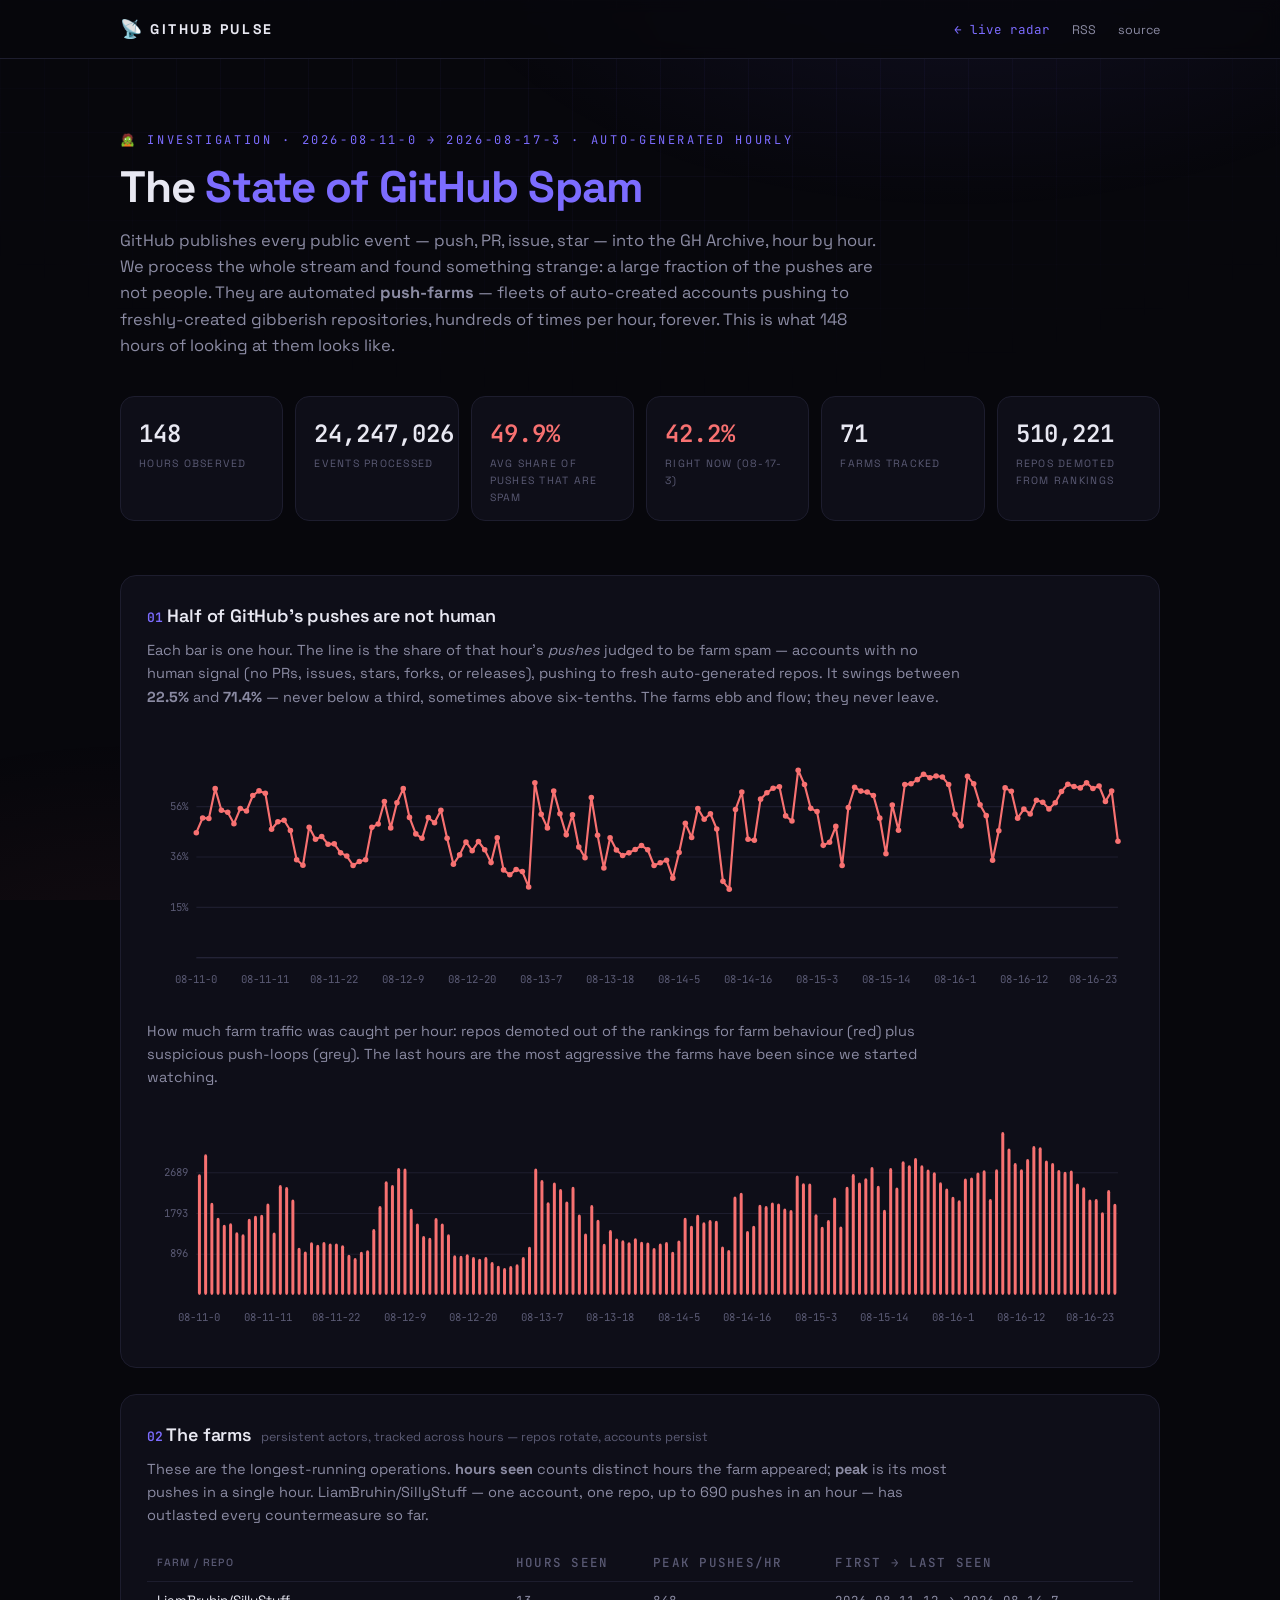
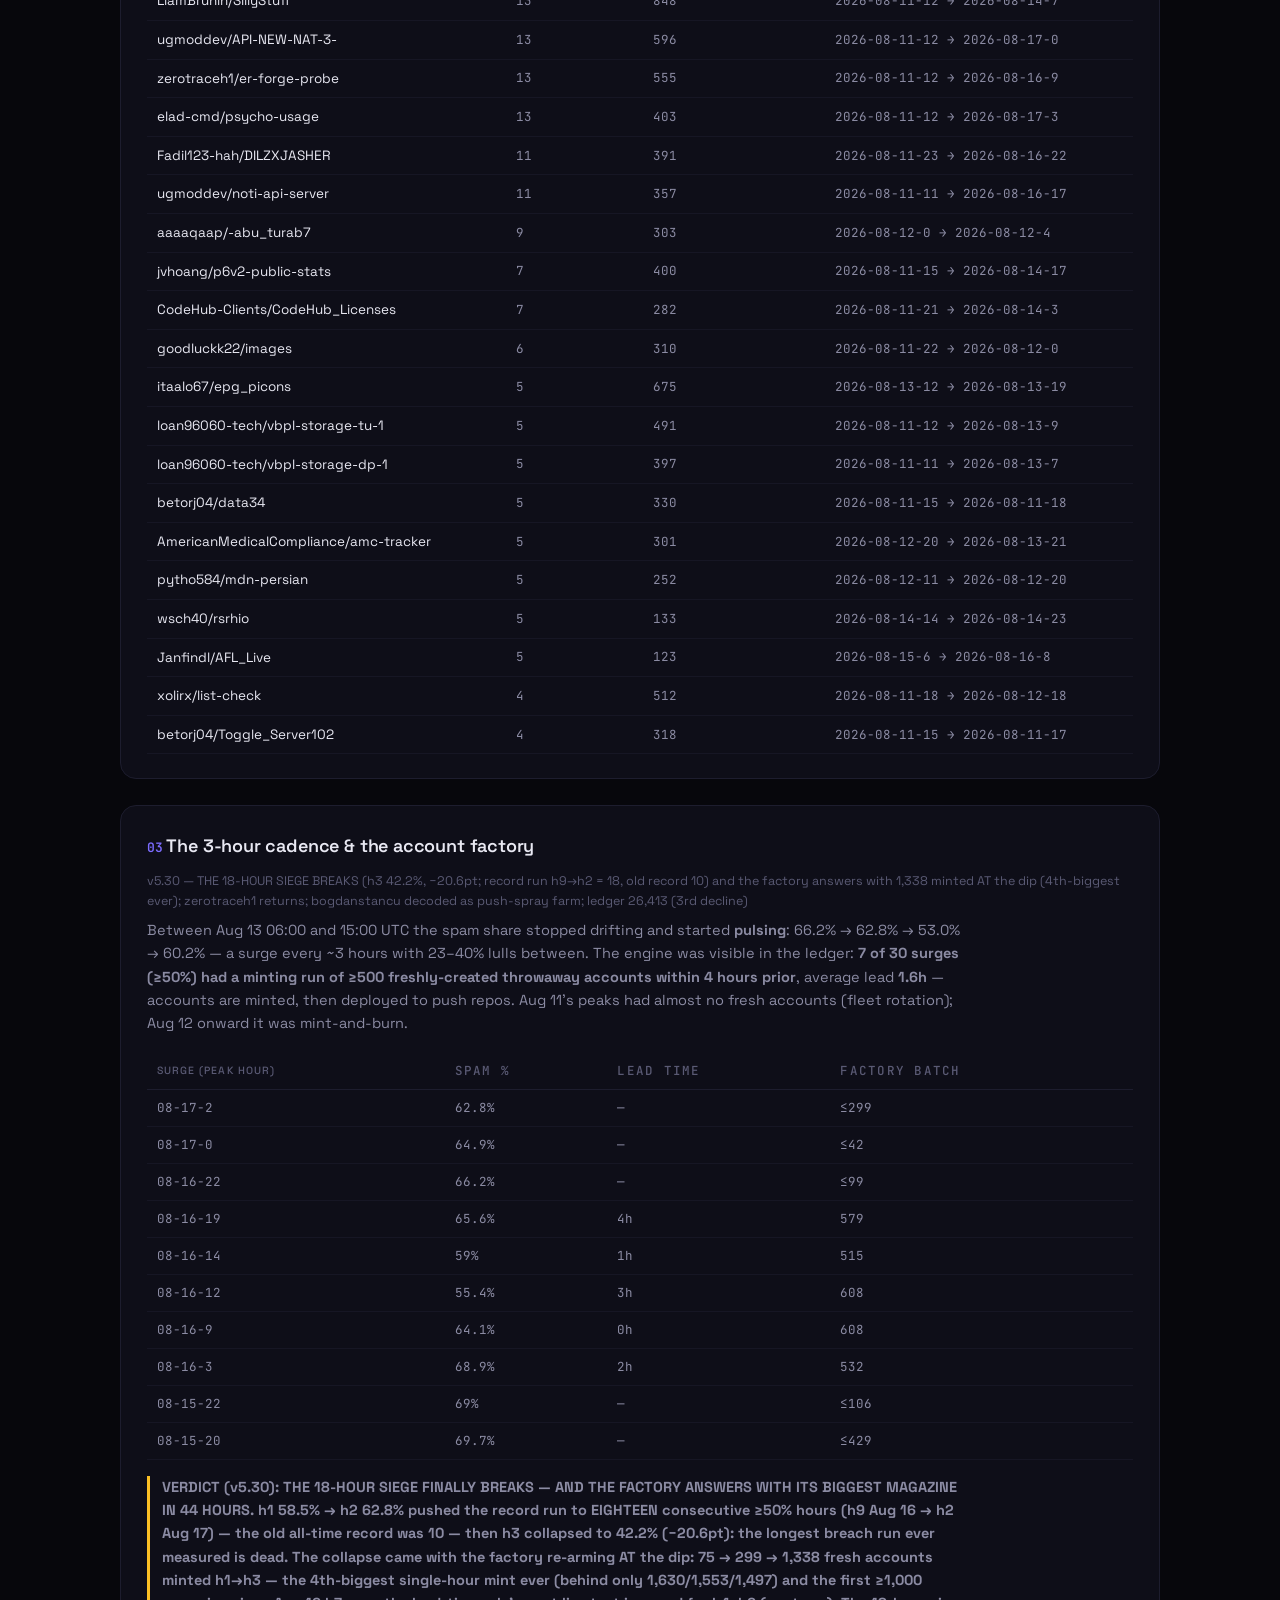
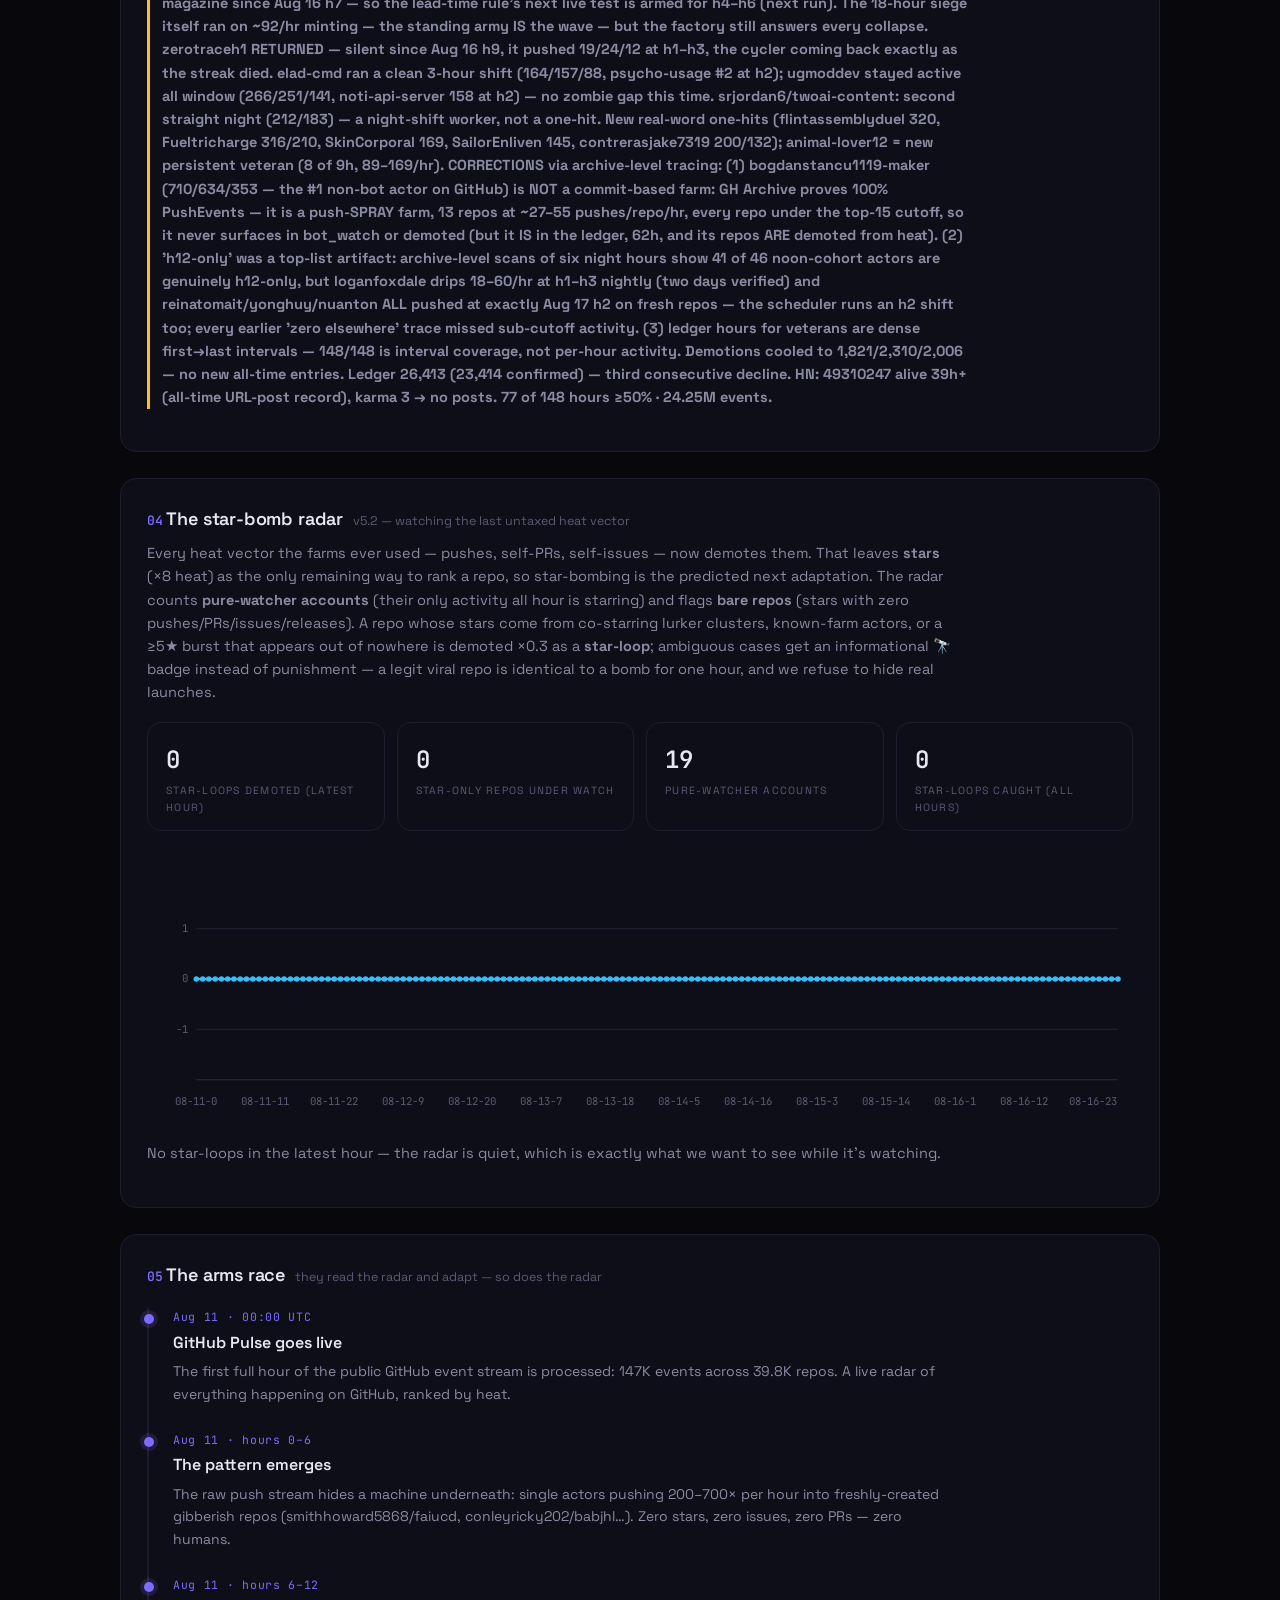
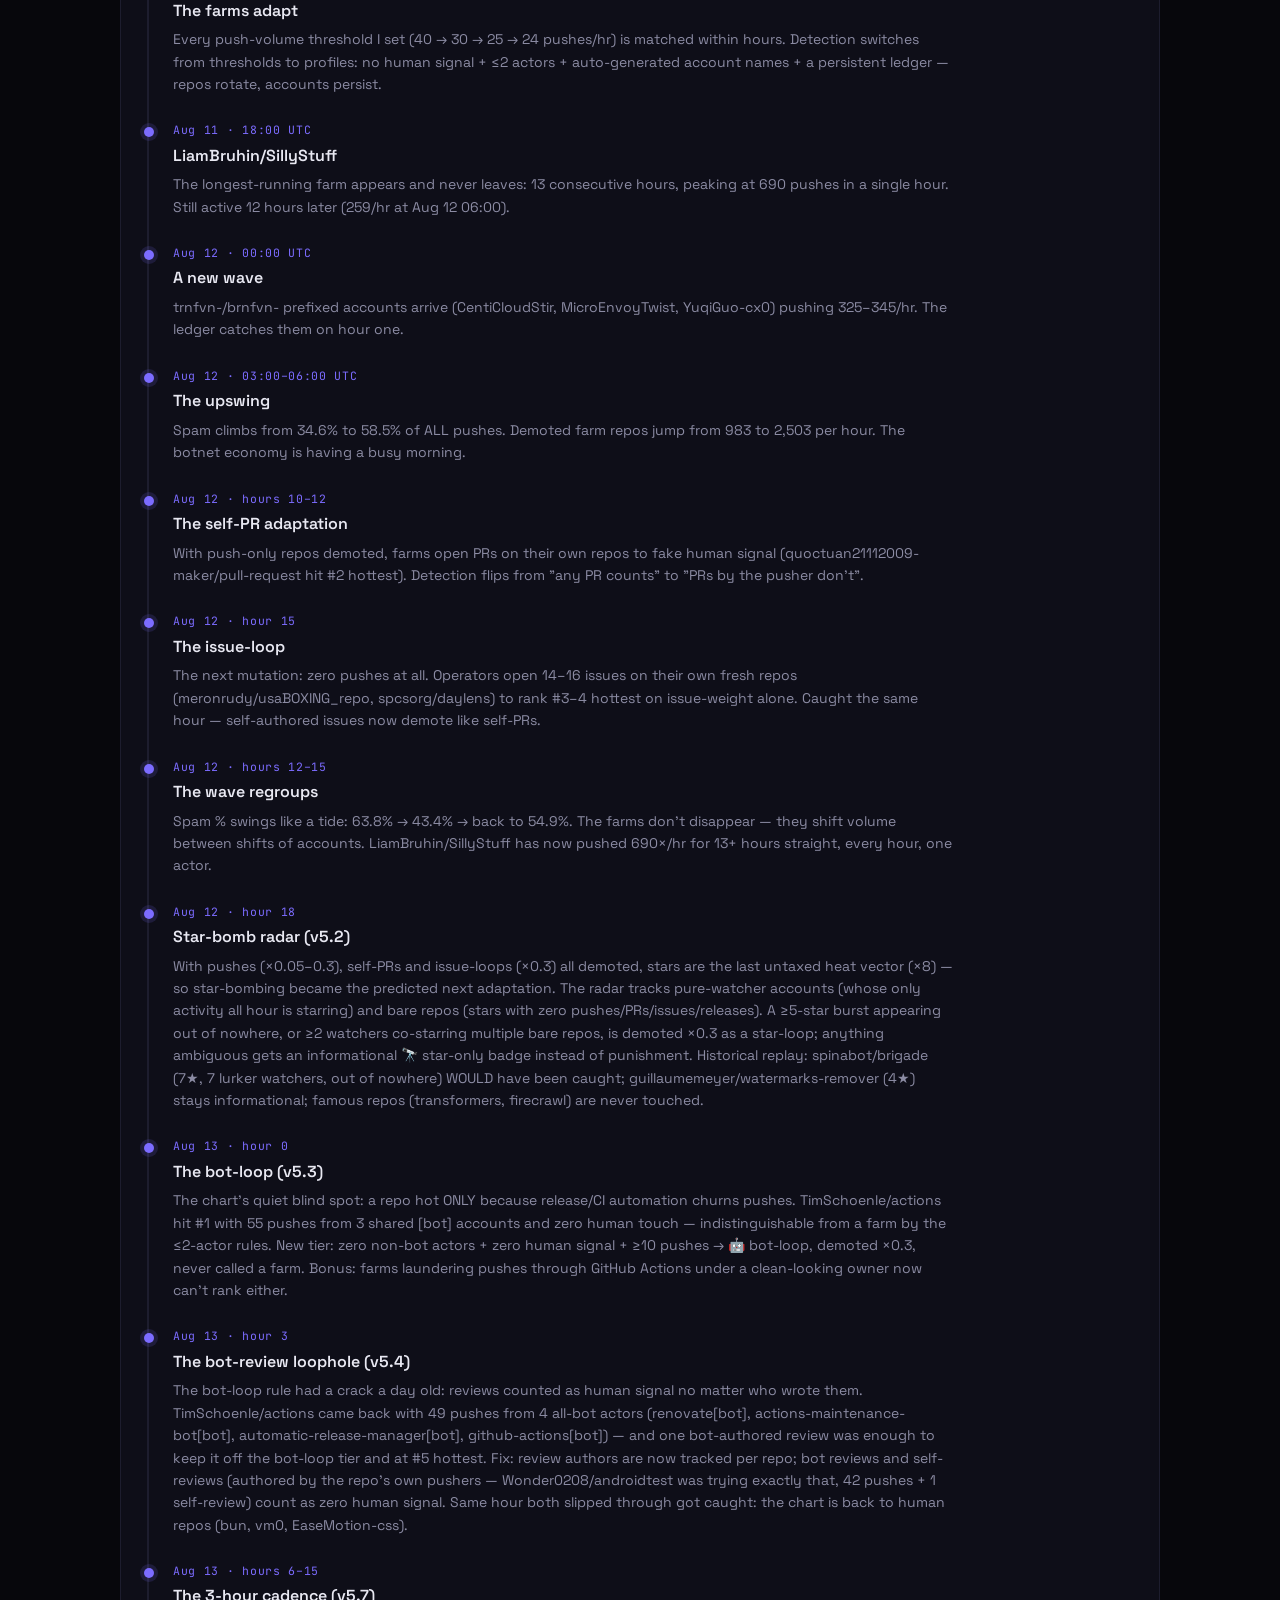
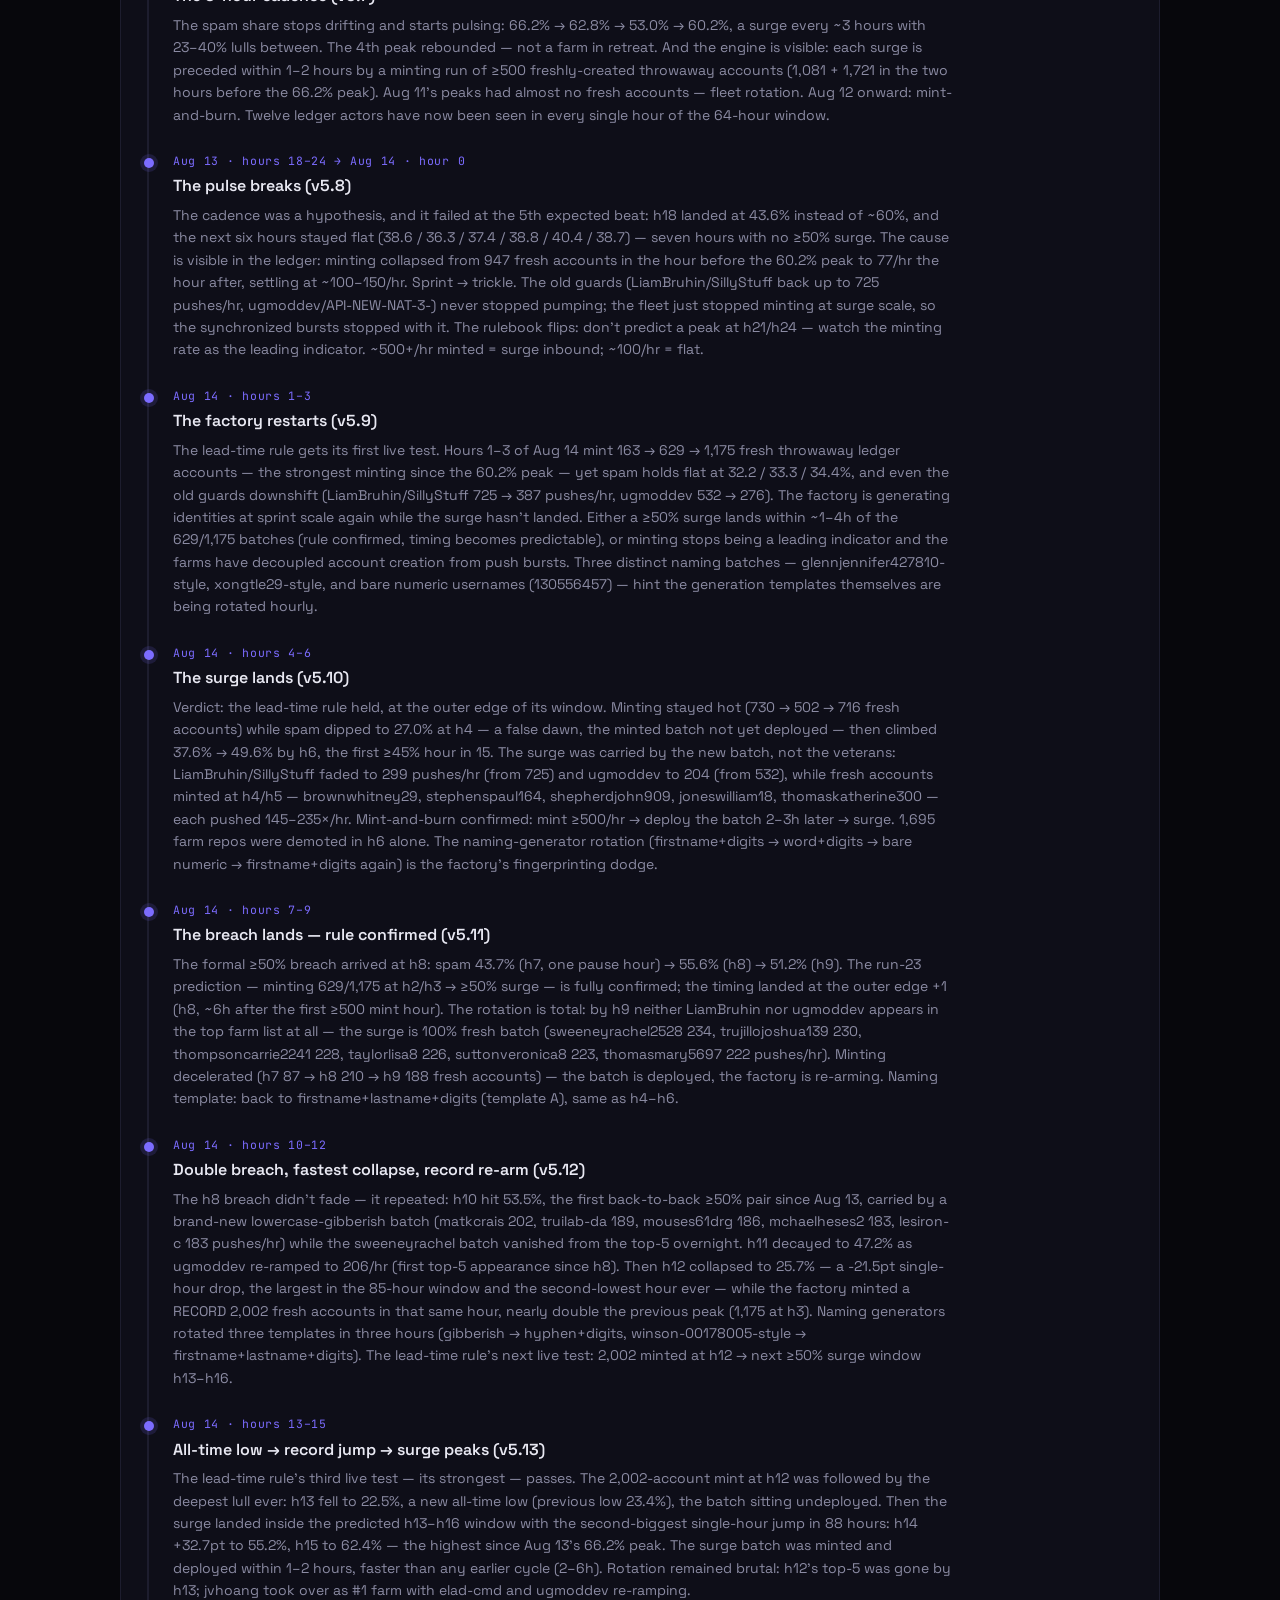
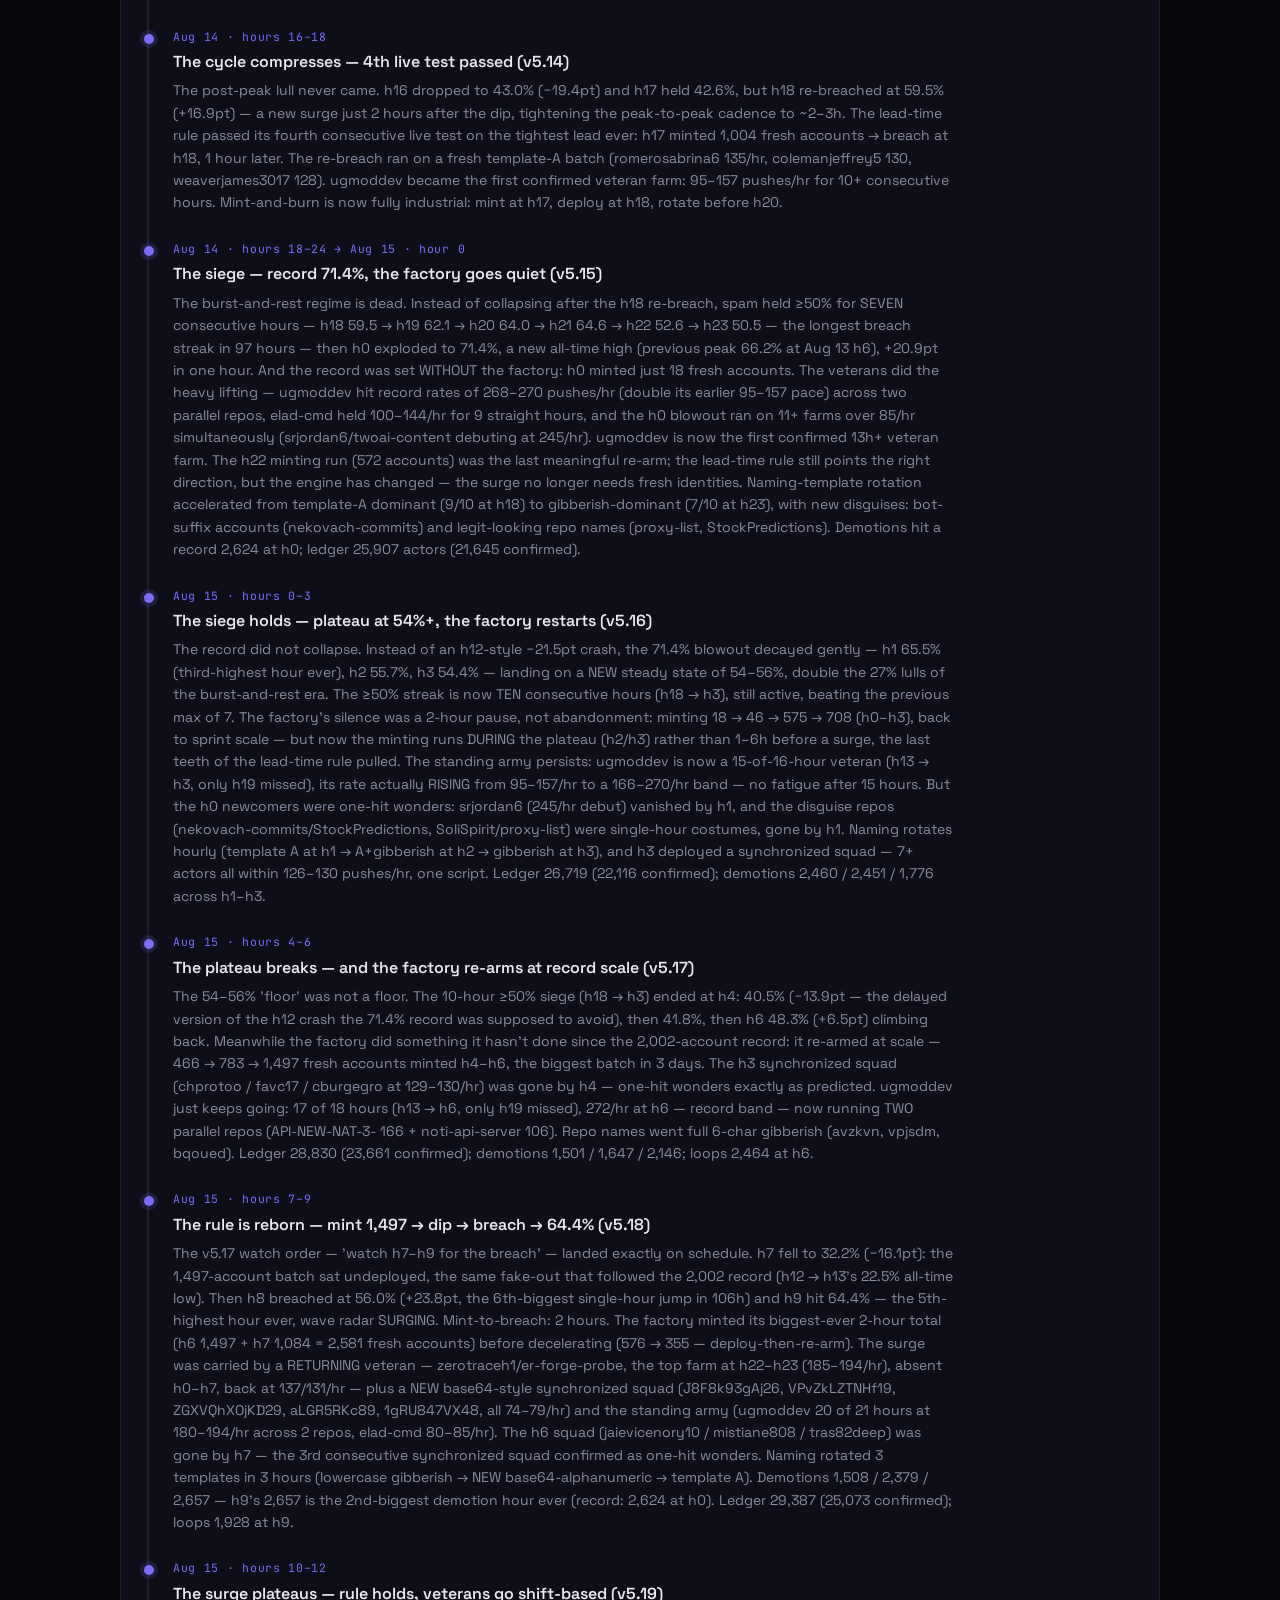
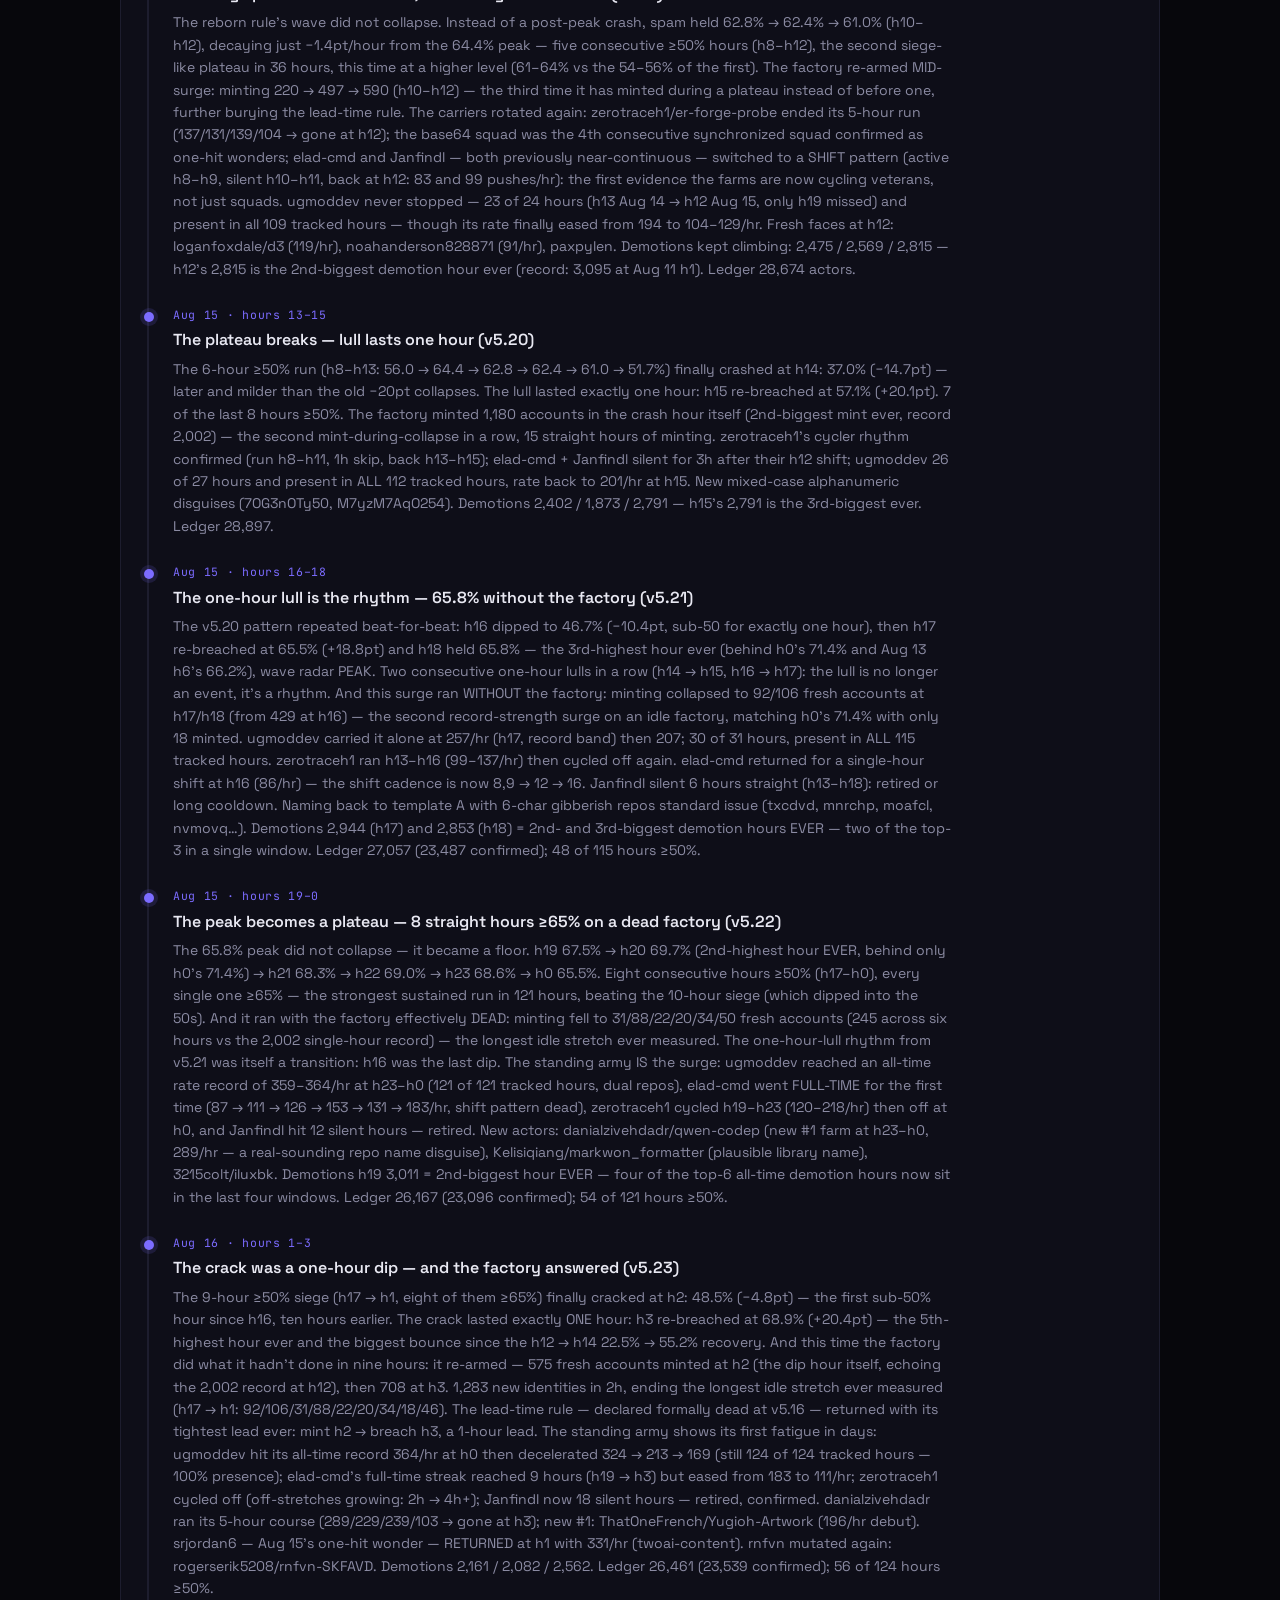
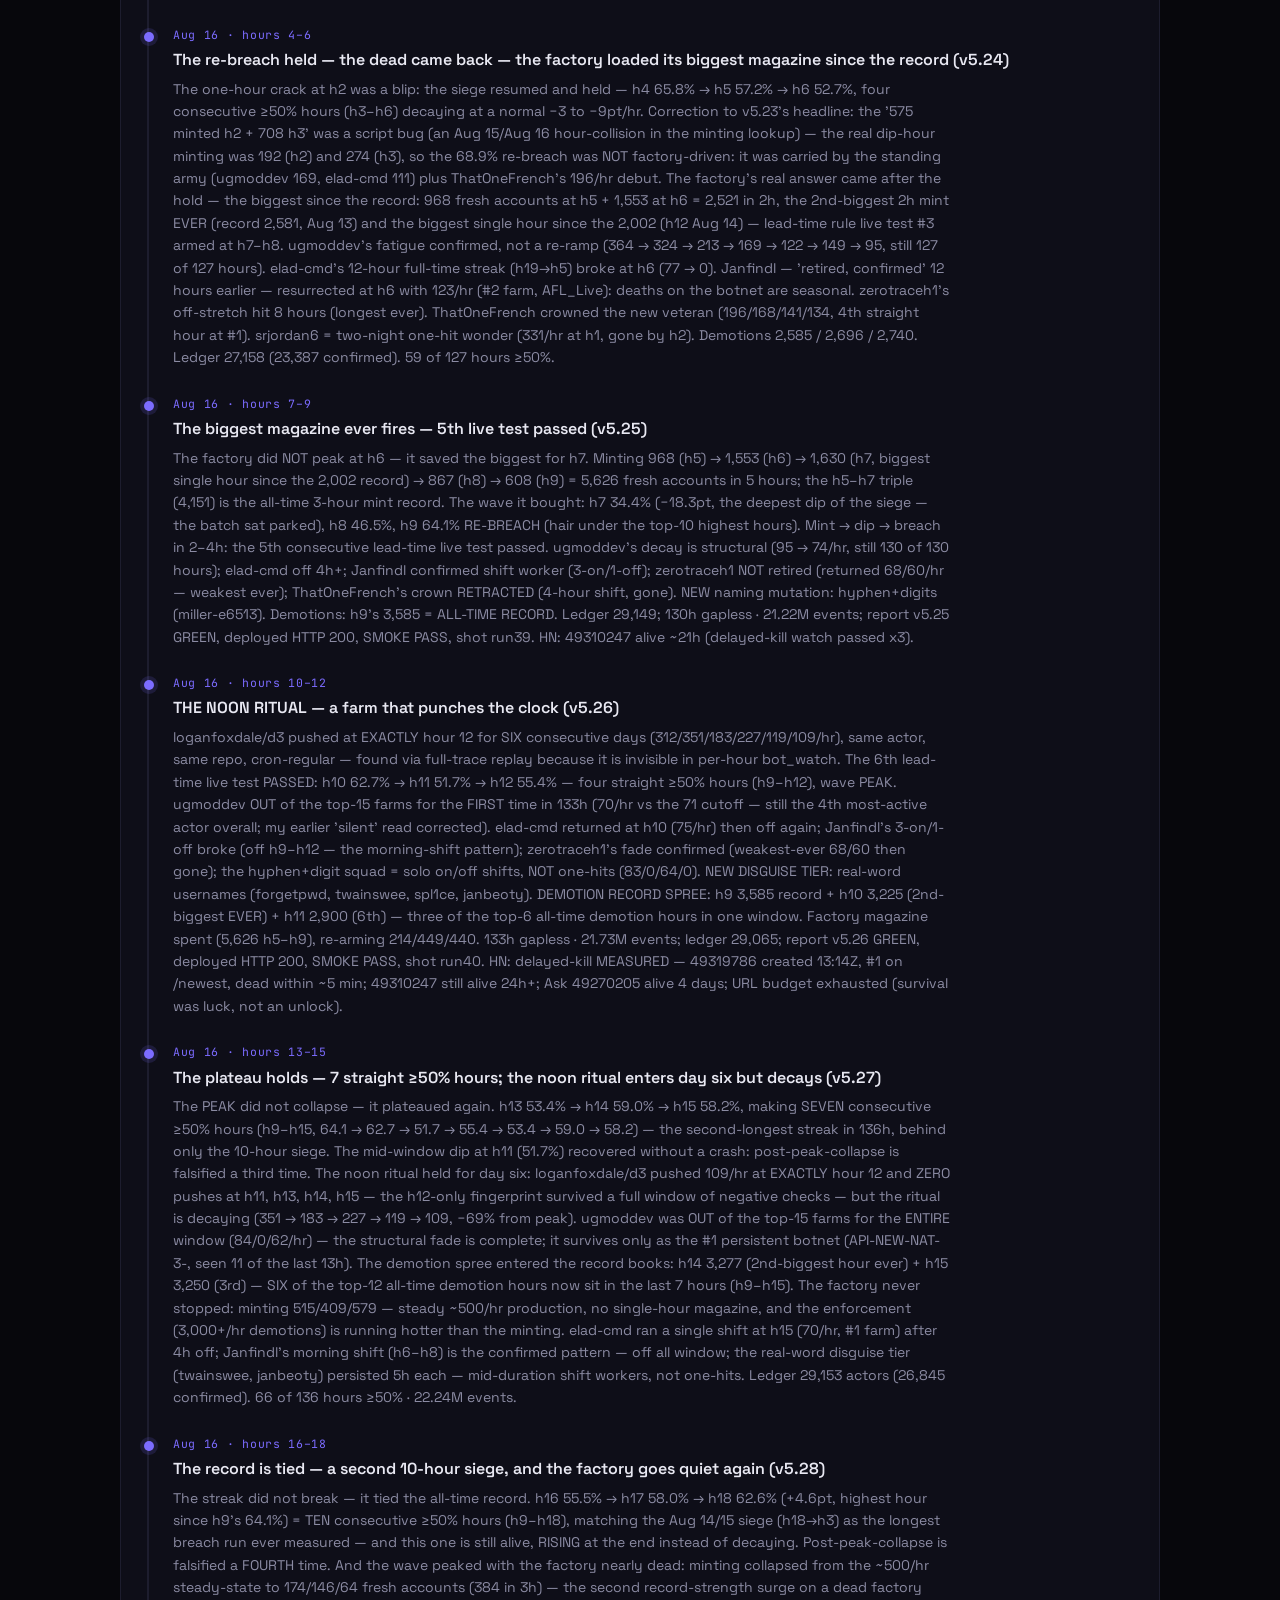
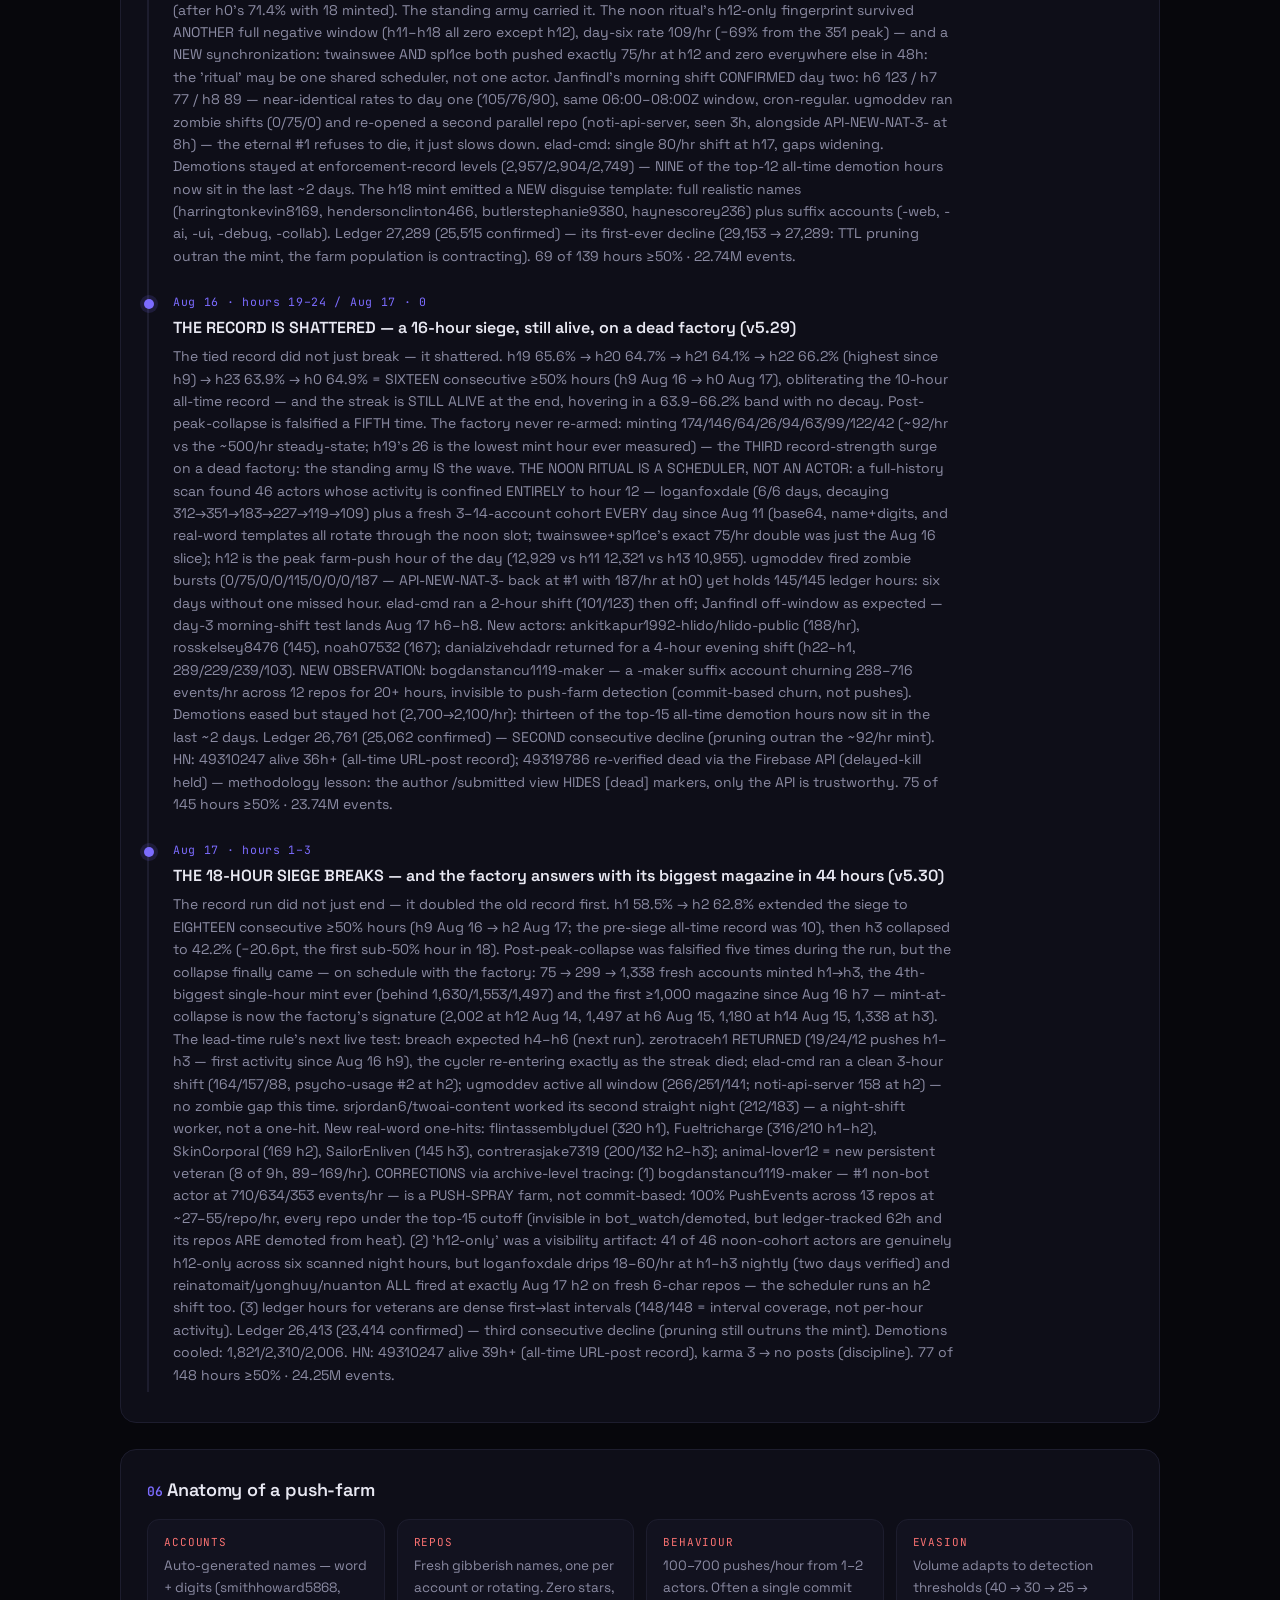
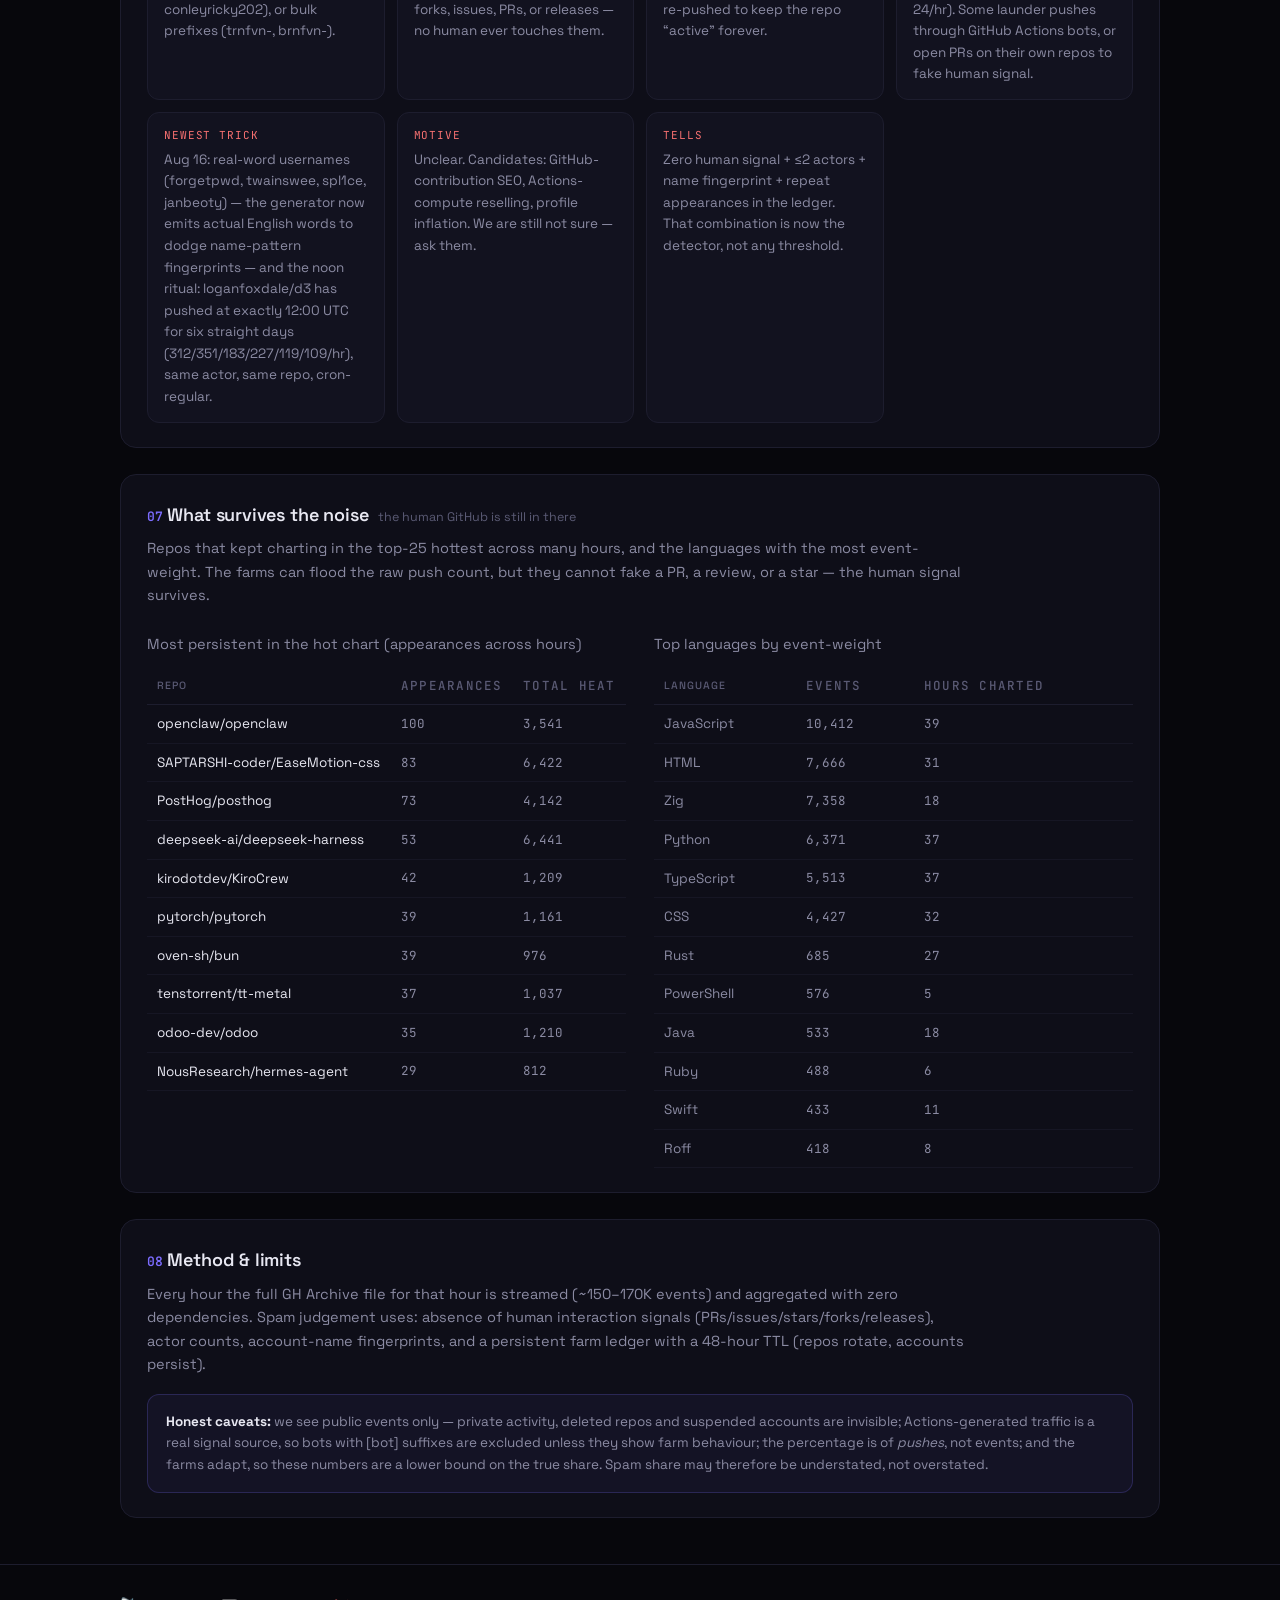
==== site/report.html @ c35e7f81 "v5.30: 18-hour siege breaks at h3 42.2% — factory answers with 1,338 minted (4th-biggest ever); zero" ====
<!DOCTYPE html>
<html lang="en">
<head>
<meta charset="UTF-8">
<meta name="viewport" content="width=device-width, initial-scale=1.0">
<title>State of GitHub Spam — a 148-hour investigation by GitHub Pulse</title>
<meta name="description" content="How much of GitHub's public push traffic is automated spam? A live, hour-by-hour investigation: push-farms, botnets, adaptation, and the arms race to detect them.">
<meta property="og:type" content="article">
<meta property="og:title" content="State of GitHub Spam — the botnet economy inside the public event stream">
<meta property="og:description" content="148 hours of the full GH Archive, audited: ~50% of all pushes are spam from automated farms. See the charts, the farms, and the arms race.">
<meta property="og:url" content="https://github-pulse.surge.sh/report.html">
<meta name="twitter:card" content="summary_large_image">
<link rel="icon" href="data:image/svg+xml,<svg xmlns='http://www.w3.org/2000/svg' viewBox='0 0 100 100'><text y='.9em' font-size='90'>🧟</text></svg>">
<link rel="preconnect" href="https://fonts.googleapis.com">
<link rel="preconnect" href="https://fonts.gstatic.com" crossorigin>
<link href="https://fonts.googleapis.com/css2?family=Space+Grotesk:wght@400;500;600;700&family=JetBrains+Mono:wght@400;500;600&display=swap" rel="stylesheet">
<style>
:root{--bg:#07070c;--panel:#0e0e18;--panel2:#12121f;--border:#1d1d2e;--text:#e8e8f2;--dim:#8b8ba3;--faint:#5a5a74;--accent:#7c6cff;--gold:#ffd166;--silver:#c0c7d1;--bronze:#e08e5a;--green:#34d399;--red:#f87171;--orange:#fb923c;--mono:'JetBrains Mono',ui-monospace,SFMono-Regular,Menlo,monospace;--sans:'Space Grotesk',-apple-system,BlinkMacSystemFont,'Segoe UI',sans-serif}
*{margin:0;padding:0;box-sizing:border-box}
body{background:var(--bg);color:var(--text);font-family:var(--sans);line-height:1.6;-webkit-font-smoothing:antialiased}
.bg-glow{position:fixed;inset:0;pointer-events:none;background:radial-gradient(900px 500px at 75% -10%,rgba(124,108,255,.10),transparent 60%),radial-gradient(700px 420px at 10% 110%,rgba(248,113,113,.06),transparent 60%);z-index:0}
.bg-grid{position:fixed;inset:0;pointer-events:none;background-image:linear-gradient(rgba(124,108,255,.045) 1px,transparent 1px),linear-gradient(90deg,rgba(124,108,255,.045) 1px,transparent 1px);background-size:44px 44px;mask-image:radial-gradient(ellipse 90% 60% at 50% 0%,#000 30%,transparent 75%);z-index:0}
.wrap{position:relative;z-index:1;max-width:1080px;margin:0 auto;padding:0 20px}
.topbar{border-bottom:1px solid var(--border);background:rgba(7,7,12,.8);backdrop-filter:blur(8px);position:sticky;top:0;z-index:5}
.topbar-inner{display:flex;align-items:center;justify-content:space-between;height:58px}
.brand{display:flex;align-items:center;gap:8px;text-decoration:none;color:var(--text);font-weight:700;letter-spacing:.02em}
.brand-mark{font-size:18px}
.brand-name{font-size:14px;letter-spacing:.18em}
.nav a{color:var(--dim);text-decoration:none;font-size:12.5px;margin-left:18px;transition:color .15s}
.nav a:hover{color:var(--accent)}
.nav .live{color:var(--accent);font-family:var(--mono)}
.hero{padding:72px 0 20px}
.kicker{font-family:var(--mono);font-size:12px;letter-spacing:.22em;color:var(--accent);text-transform:uppercase}
.hero h1{font-size:44px;line-height:1.08;letter-spacing:-.02em;margin:14px 0 16px;font-weight:700}
.hero h1 .accent{color:var(--accent)}
.hero p.sub{color:var(--dim);font-size:16.5px;max-width:760px}
.stats{display:grid;grid-template-columns:repeat(auto-fit,minmax(150px,1fr));gap:12px;margin:36px 0 8px}
.stat{background:var(--panel);border:1px solid var(--border);border-radius:14px;padding:18px 18px 14px}
.stat-num{font-family:var(--mono);font-size:24px;font-weight:600;color:var(--text)}
.stat-num.warn{color:var(--red)}
.stat-num.good{color:var(--green)}
.stat-label{font-size:10.5px;color:var(--faint);text-transform:uppercase;letter-spacing:.12em;margin-top:3px}
.panel{background:var(--panel);border:1px solid var(--border);border-radius:16px;padding:26px 26px 24px;margin:26px 0}
.panel-head{display:flex;align-items:baseline;gap:10px;flex-wrap:wrap;margin-bottom:6px}
.panel-head h2{font-size:18px;font-weight:600;letter-spacing:-.01em}
.h-num{color:var(--accent);font-family:var(--mono);font-size:13px}
.panel-sub{color:var(--faint);font-size:12.5px}
.lede{color:var(--dim);font-size:14.5px;max-width:820px;margin:8px 0 18px}
.chart{width:100%;height:auto;margin:10px 0 4px}
.chart .ax{fill:var(--faint);font-family:var(--mono);font-size:10px}
table{width:100%;border-collapse:collapse;font-size:13.5px;margin-top:12px}
th{font-size:10.5px;text-transform:uppercase;letter-spacing:.1em;color:var(--faint);text-align:left;padding:8px 10px;border-bottom:1px solid var(--border);font-weight:500}
td{padding:8px 10px;border-bottom:1px solid #161624;color:var(--dim)}
td.mono,th.mono{font-family:var(--mono);font-size:12.5px}
tr:hover td{background:rgba(124,108,255,.04)}
td a{color:var(--text);text-decoration:none}
td a:hover{color:var(--accent)}
.badge{display:inline-block;font-family:var(--mono);font-size:10.5px;padding:2px 8px;border-radius:99px;border:1px solid var(--border);color:var(--dim)}
.badge.red{border-color:rgba(248,113,113,.4);color:var(--red)}
.badge.green{border-color:rgba(52,211,153,.35);color:var(--green)}
.tl{border-left:2px solid var(--border);margin:18px 0 6px;padding-left:24px}
.tl-item{position:relative;padding:0 0 26px}
.tl-item:last-child{padding-bottom:6px}
.tl-item::before{content:'';position:absolute;left:-29px;top:6px;width:10px;height:10px;border-radius:50%;background:var(--accent);box-shadow:0 0 0 4px rgba(124,108,255,.15)}
.tl-item .when{font-family:var(--mono);font-size:11.5px;color:var(--accent);letter-spacing:.06em}
.tl-item h3{font-size:16px;font-weight:600;margin:3px 0 5px}
.tl-item p{color:var(--dim);font-size:14px;max-width:780px}
.anatomy{display:grid;grid-template-columns:repeat(auto-fit,minmax(220px,1fr));gap:12px;margin-top:14px}
.an{background:var(--panel2);border:1px solid var(--border);border-radius:12px;padding:14px 16px}
.an .k{font-family:var(--mono);font-size:11px;color:var(--red);letter-spacing:.08em;text-transform:uppercase}
.an p{color:var(--dim);font-size:13.5px;margin-top:4px}
.note{background:rgba(124,108,255,.06);border:1px solid rgba(124,108,255,.22);border-radius:12px;padding:16px 18px;font-size:13.5px;color:var(--dim);margin-top:16px}
.note b{color:var(--text)}
.footer{border-top:1px solid var(--border);margin-top:46px;padding:30px 0 60px;color:var(--faint);font-size:13px}
.footer a{color:var(--accent);text-decoration:none}
.footer .row{display:flex;gap:22px;flex-wrap:wrap;margin-bottom:14px;font-size:13.5px}
@media(max-width:640px){.hero h1{font-size:32px}.panel{padding:20px 16px}}
</style>
</head>
<body>
<div class="bg-glow" aria-hidden="true"></div>
<div class="bg-grid" aria-hidden="true"></div>

<header class="topbar">
  <div class="wrap topbar-inner">
    <a class="brand" href="./"><span class="brand-mark">📡</span><span class="brand-name">GITHUB&nbsp;PULSE</span></a>
    <div class="nav">
      <a class="live" href="./">← live radar</a>
      <a href="data/digest.xml">RSS</a>
      <a href="https://github.com/Atheistam/github-pulse">source</a>
    </div>
  </div>
</header>

<main class="wrap">
  <section class="hero">
    <div class="kicker">🧟 Investigation · 2026-08-11-0 → 2026-08-17-3 · auto-generated hourly</div>
    <h1>The <span class="accent">State of GitHub Spam</span></h1>
    <p class="sub">GitHub publishes every public event — push, PR, issue, star — into the GH Archive, hour by hour. We process the whole stream and found something strange: a large fraction of the pushes are not people. They are automated <b>push-farms</b> — fleets of auto-created accounts pushing to freshly-created gibberish repositories, hundreds of times per hour, forever. This is what 148 hours of looking at them looks like.</p>
    <div class="stats">
      <div class="stat"><div class="stat-num">148</div><div class="stat-label">hours observed</div></div>
      <div class="stat"><div class="stat-num">24,247,026</div><div class="stat-label">events processed</div></div>
      <div class="stat"><div class="stat-num warn">49.9%</div><div class="stat-label">avg share of pushes that are spam</div></div>
      <div class="stat"><div class="stat-num warn">42.2%</div><div class="stat-label">right now (08-17-3)</div></div>
      <div class="stat"><div class="stat-num">71</div><div class="stat-label">farms tracked</div></div>
      <div class="stat"><div class="stat-num">510,221</div><div class="stat-label">repos demoted from rankings</div></div>
    </div>
  </section>

  <section class="panel">
    <div class="panel-head"><h2><span class="h-num">01</span> Half of GitHub's pushes are not human</h2></div>
    <div class="lede">Each bar is one hour. The line is the share of that hour's <i>pushes</i> judged to be farm spam — accounts with no human signal (no PRs, issues, stars, forks, or releases), pushing to fresh auto-generated repos. It swings between <b>22.5%</b> and <b>71.4%</b> — never below a third, sometimes above six-tenths. The farms ebb and flow; they never leave.</div>
    <svg viewBox="0 0 920 240" class="chart" role="img" aria-label="spam share of all pushes per hour">
<line x1="46" y1="65.0" x2="906" y2="65.0" stroke="#1d1d2e" stroke-width="1"/><text x="38" y="68.0" text-anchor="end" class="ax">56%</text><line x1="46" y1="112.0" x2="906" y2="112.0" stroke="#1d1d2e" stroke-width="1"/><text x="38" y="115.0" text-anchor="end" class="ax">36%</text><line x1="46" y1="159.0" x2="906" y2="159.0" stroke="#1d1d2e" stroke-width="1"/><text x="38" y="162.0" text-anchor="end" class="ax">15%</text><line x1="46" y1="206" x2="906" y2="206" stroke="#2a2a40" stroke-width="1"/>
<polyline points="46.0,89.3 51.9,75.5 57.7,76.1 63.6,48.2 69.4,68.4 75.3,70.2 81.1,80.9 87.0,66.8 92.8,69.1 98.7,54.6 104.5,50.3 110.4,52.5 116.2,86.1 122.1,79.1 127.9,77.7 133.8,87.3 139.6,114.5 145.5,119.7 151.3,84.3 157.2,95.4 163.0,92.9 168.9,100.0 174.7,99.7 180.6,108.1 186.4,111.1 192.3,119.9 198.1,116.1 204.0,114.5 209.8,84.3 215.7,81.1 221.5,60.2 227.4,84.8 233.2,61.4 239.1,48.2 244.9,75.0 250.8,90.4 256.6,94.5 262.5,75.2 268.3,80.0 274.2,68.4 280.0,94.5 285.9,118.8 291.7,110.0 297.6,97.9 303.4,106.1 309.3,97.5 315.1,105.2 321.0,117.2 326.8,94.1 332.7,124.0 338.5,128.6 344.4,123.6 350.2,125.6 356.1,139.9 361.9,42.8 367.8,72.1 373.6,84.8 379.5,50.5 385.3,71.6 391.2,91.3 397.0,72.7 402.9,102.7 408.7,112.7 414.6,56.4 420.4,91.6 426.3,122.2 432.1,94.1 438.0,105.4 443.8,110.6 449.7,108.1 455.5,105.0 461.4,101.3 467.2,105.2 473.1,119.9 478.9,117.4 484.8,115.0 490.6,131.7 496.5,107.7 502.3,80.4 508.2,93.8 514.0,66.8 519.9,76.8 525.7,71.6 531.6,85.9 537.4,134.7 543.3,142.0 549.1,67.7 555.0,51.4 560.8,95.4 566.7,96.3 572.5,58.0 578.4,52.1 584.2,47.8 590.1,46.4 595.9,73.6 601.8,78.4 607.6,31.0 613.5,44.4 619.3,66.6 625.2,69.6 631.0,101.1 636.9,98.2 642.7,83.4 648.6,119.9 654.4,65.9 660.3,46.9 666.1,50.5 672.0,51.4 677.8,54.6 683.7,75.7 689.5,109.0 695.4,63.4 701.2,87.0 707.1,44.4 712.9,43.7 718.8,39.8 724.6,34.8 730.5,38.0 736.3,36.4 742.2,37.3 748.0,44.4 753.9,72.1 759.7,82.9 765.6,36.6 771.4,43.7 777.3,63.2 783.1,73.4 789.0,115.0 794.8,87.5 800.7,47.5 806.5,50.7 812.4,75.7 818.2,67.3 824.1,71.8 829.9,59.1 835.8,60.9 841.6,67.1 847.5,61.4 853.3,50.9 859.2,44.1 865.0,46.2 870.9,47.5 876.7,42.8 882.6,48.0 888.4,45.7 894.3,60.2 900.1,50.5 906.0,97.2" fill="none" stroke="#f87171" stroke-width="2" stroke-linejoin="round" stroke-linecap="round"/><circle cx="46.0" cy="89.3" r="2.6" fill="#f87171"/><circle cx="51.9" cy="75.5" r="2.6" fill="#f87171"/><circle cx="57.7" cy="76.1" r="2.6" fill="#f87171"/><circle cx="63.6" cy="48.2" r="2.6" fill="#f87171"/><circle cx="69.4" cy="68.4" r="2.6" fill="#f87171"/><circle cx="75.3" cy="70.2" r="2.6" fill="#f87171"/><circle cx="81.1" cy="80.9" r="2.6" fill="#f87171"/><circle cx="87.0" cy="66.8" r="2.6" fill="#f87171"/><circle cx="92.8" cy="69.1" r="2.6" fill="#f87171"/><circle cx="98.7" cy="54.6" r="2.6" fill="#f87171"/><circle cx="104.5" cy="50.3" r="2.6" fill="#f87171"/><circle cx="110.4" cy="52.5" r="2.6" fill="#f87171"/><circle cx="116.2" cy="86.1" r="2.6" fill="#f87171"/><circle cx="122.1" cy="79.1" r="2.6" fill="#f87171"/><circle cx="127.9" cy="77.7" r="2.6" fill="#f87171"/><circle cx="133.8" cy="87.3" r="2.6" fill="#f87171"/><circle cx="139.6" cy="114.5" r="2.6" fill="#f87171"/><circle cx="145.5" cy="119.7" r="2.6" fill="#f87171"/><circle cx="151.3" cy="84.3" r="2.6" fill="#f87171"/><circle cx="157.2" cy="95.4" r="2.6" fill="#f87171"/><circle cx="163.0" cy="92.9" r="2.6" fill="#f87171"/><circle cx="168.9" cy="100.0" r="2.6" fill="#f87171"/><circle cx="174.7" cy="99.7" r="2.6" fill="#f87171"/><circle cx="180.6" cy="108.1" r="2.6" fill="#f87171"/><circle cx="186.4" cy="111.1" r="2.6" fill="#f87171"/><circle cx="192.3" cy="119.9" r="2.6" fill="#f87171"/><circle cx="198.1" cy="116.1" r="2.6" fill="#f87171"/><circle cx="204.0" cy="114.5" r="2.6" fill="#f87171"/><circle cx="209.8" cy="84.3" r="2.6" fill="#f87171"/><circle cx="215.7" cy="81.1" r="2.6" fill="#f87171"/><circle cx="221.5" cy="60.2" r="2.6" fill="#f87171"/><circle cx="227.4" cy="84.8" r="2.6" fill="#f87171"/><circle cx="233.2" cy="61.4" r="2.6" fill="#f87171"/><circle cx="239.1" cy="48.2" r="2.6" fill="#f87171"/><circle cx="244.9" cy="75.0" r="2.6" fill="#f87171"/><circle cx="250.8" cy="90.4" r="2.6" fill="#f87171"/><circle cx="256.6" cy="94.5" r="2.6" fill="#f87171"/><circle cx="262.5" cy="75.2" r="2.6" fill="#f87171"/><circle cx="268.3" cy="80.0" r="2.6" fill="#f87171"/><circle cx="274.2" cy="68.4" r="2.6" fill="#f87171"/><circle cx="280.0" cy="94.5" r="2.6" fill="#f87171"/><circle cx="285.9" cy="118.8" r="2.6" fill="#f87171"/><circle cx="291.7" cy="110.0" r="2.6" fill="#f87171"/><circle cx="297.6" cy="97.9" r="2.6" fill="#f87171"/><circle cx="303.4" cy="106.1" r="2.6" fill="#f87171"/><circle cx="309.3" cy="97.5" r="2.6" fill="#f87171"/><circle cx="315.1" cy="105.2" r="2.6" fill="#f87171"/><circle cx="321.0" cy="117.2" r="2.6" fill="#f87171"/><circle cx="326.8" cy="94.1" r="2.6" fill="#f87171"/><circle cx="332.7" cy="124.0" r="2.6" fill="#f87171"/><circle cx="338.5" cy="128.6" r="2.6" fill="#f87171"/><circle cx="344.4" cy="123.6" r="2.6" fill="#f87171"/><circle cx="350.2" cy="125.6" r="2.6" fill="#f87171"/><circle cx="356.1" cy="139.9" r="2.6" fill="#f87171"/><circle cx="361.9" cy="42.8" r="2.6" fill="#f87171"/><circle cx="367.8" cy="72.1" r="2.6" fill="#f87171"/><circle cx="373.6" cy="84.8" r="2.6" fill="#f87171"/><circle cx="379.5" cy="50.5" r="2.6" fill="#f87171"/><circle cx="385.3" cy="71.6" r="2.6" fill="#f87171"/><circle cx="391.2" cy="91.3" r="2.6" fill="#f87171"/><circle cx="397.0" cy="72.7" r="2.6" fill="#f87171"/><circle cx="402.9" cy="102.7" r="2.6" fill="#f87171"/><circle cx="408.7" cy="112.7" r="2.6" fill="#f87171"/><circle cx="414.6" cy="56.4" r="2.6" fill="#f87171"/><circle cx="420.4" cy="91.6" r="2.6" fill="#f87171"/><circle cx="426.3" cy="122.2" r="2.6" fill="#f87171"/><circle cx="432.1" cy="94.1" r="2.6" fill="#f87171"/><circle cx="438.0" cy="105.4" r="2.6" fill="#f87171"/><circle cx="443.8" cy="110.6" r="2.6" fill="#f87171"/><circle cx="449.7" cy="108.1" r="2.6" fill="#f87171"/><circle cx="455.5" cy="105.0" r="2.6" fill="#f87171"/><circle cx="461.4" cy="101.3" r="2.6" fill="#f87171"/><circle cx="467.2" cy="105.2" r="2.6" fill="#f87171"/><circle cx="473.1" cy="119.9" r="2.6" fill="#f87171"/><circle cx="478.9" cy="117.4" r="2.6" fill="#f87171"/><circle cx="484.8" cy="115.0" r="2.6" fill="#f87171"/><circle cx="490.6" cy="131.7" r="2.6" fill="#f87171"/><circle cx="496.5" cy="107.7" r="2.6" fill="#f87171"/><circle cx="502.3" cy="80.4" r="2.6" fill="#f87171"/><circle cx="508.2" cy="93.8" r="2.6" fill="#f87171"/><circle cx="514.0" cy="66.8" r="2.6" fill="#f87171"/><circle cx="519.9" cy="76.8" r="2.6" fill="#f87171"/><circle cx="525.7" cy="71.6" r="2.6" fill="#f87171"/><circle cx="531.6" cy="85.9" r="2.6" fill="#f87171"/><circle cx="537.4" cy="134.7" r="2.6" fill="#f87171"/><circle cx="543.3" cy="142.0" r="2.6" fill="#f87171"/><circle cx="549.1" cy="67.7" r="2.6" fill="#f87171"/><circle cx="555.0" cy="51.4" r="2.6" fill="#f87171"/><circle cx="560.8" cy="95.4" r="2.6" fill="#f87171"/><circle cx="566.7" cy="96.3" r="2.6" fill="#f87171"/><circle cx="572.5" cy="58.0" r="2.6" fill="#f87171"/><circle cx="578.4" cy="52.1" r="2.6" fill="#f87171"/><circle cx="584.2" cy="47.8" r="2.6" fill="#f87171"/><circle cx="590.1" cy="46.4" r="2.6" fill="#f87171"/><circle cx="595.9" cy="73.6" r="2.6" fill="#f87171"/><circle cx="601.8" cy="78.4" r="2.6" fill="#f87171"/><circle cx="607.6" cy="31.0" r="2.6" fill="#f87171"/><circle cx="613.5" cy="44.4" r="2.6" fill="#f87171"/><circle cx="619.3" cy="66.6" r="2.6" fill="#f87171"/><circle cx="625.2" cy="69.6" r="2.6" fill="#f87171"/><circle cx="631.0" cy="101.1" r="2.6" fill="#f87171"/><circle cx="636.9" cy="98.2" r="2.6" fill="#f87171"/><circle cx="642.7" cy="83.4" r="2.6" fill="#f87171"/><circle cx="648.6" cy="119.9" r="2.6" fill="#f87171"/><circle cx="654.4" cy="65.9" r="2.6" fill="#f87171"/><circle cx="660.3" cy="46.9" r="2.6" fill="#f87171"/><circle cx="666.1" cy="50.5" r="2.6" fill="#f87171"/><circle cx="672.0" cy="51.4" r="2.6" fill="#f87171"/><circle cx="677.8" cy="54.6" r="2.6" fill="#f87171"/><circle cx="683.7" cy="75.7" r="2.6" fill="#f87171"/><circle cx="689.5" cy="109.0" r="2.6" fill="#f87171"/><circle cx="695.4" cy="63.4" r="2.6" fill="#f87171"/><circle cx="701.2" cy="87.0" r="2.6" fill="#f87171"/><circle cx="707.1" cy="44.4" r="2.6" fill="#f87171"/><circle cx="712.9" cy="43.7" r="2.6" fill="#f87171"/><circle cx="718.8" cy="39.8" r="2.6" fill="#f87171"/><circle cx="724.6" cy="34.8" r="2.6" fill="#f87171"/><circle cx="730.5" cy="38.0" r="2.6" fill="#f87171"/><circle cx="736.3" cy="36.4" r="2.6" fill="#f87171"/><circle cx="742.2" cy="37.3" r="2.6" fill="#f87171"/><circle cx="748.0" cy="44.4" r="2.6" fill="#f87171"/><circle cx="753.9" cy="72.1" r="2.6" fill="#f87171"/><circle cx="759.7" cy="82.9" r="2.6" fill="#f87171"/><circle cx="765.6" cy="36.6" r="2.6" fill="#f87171"/><circle cx="771.4" cy="43.7" r="2.6" fill="#f87171"/><circle cx="777.3" cy="63.2" r="2.6" fill="#f87171"/><circle cx="783.1" cy="73.4" r="2.6" fill="#f87171"/><circle cx="789.0" cy="115.0" r="2.6" fill="#f87171"/><circle cx="794.8" cy="87.5" r="2.6" fill="#f87171"/><circle cx="800.7" cy="47.5" r="2.6" fill="#f87171"/><circle cx="806.5" cy="50.7" r="2.6" fill="#f87171"/><circle cx="812.4" cy="75.7" r="2.6" fill="#f87171"/><circle cx="818.2" cy="67.3" r="2.6" fill="#f87171"/><circle cx="824.1" cy="71.8" r="2.6" fill="#f87171"/><circle cx="829.9" cy="59.1" r="2.6" fill="#f87171"/><circle cx="835.8" cy="60.9" r="2.6" fill="#f87171"/><circle cx="841.6" cy="67.1" r="2.6" fill="#f87171"/><circle cx="847.5" cy="61.4" r="2.6" fill="#f87171"/><circle cx="853.3" cy="50.9" r="2.6" fill="#f87171"/><circle cx="859.2" cy="44.1" r="2.6" fill="#f87171"/><circle cx="865.0" cy="46.2" r="2.6" fill="#f87171"/><circle cx="870.9" cy="47.5" r="2.6" fill="#f87171"/><circle cx="876.7" cy="42.8" r="2.6" fill="#f87171"/><circle cx="882.6" cy="48.0" r="2.6" fill="#f87171"/><circle cx="888.4" cy="45.7" r="2.6" fill="#f87171"/><circle cx="894.3" cy="60.2" r="2.6" fill="#f87171"/><circle cx="900.1" cy="50.5" r="2.6" fill="#f87171"/><circle cx="906.0" cy="97.2" r="2.6" fill="#f87171"/><text x="46.0" y="230" text-anchor="middle" class="ax">08-11-0</text><text x="110.4" y="230" text-anchor="middle" class="ax">08-11-11</text><text x="174.7" y="230" text-anchor="middle" class="ax">08-11-22</text><text x="239.1" y="230" text-anchor="middle" class="ax">08-12-9</text><text x="303.4" y="230" text-anchor="middle" class="ax">08-12-20</text><text x="367.8" y="230" text-anchor="middle" class="ax">08-13-7</text><text x="432.1" y="230" text-anchor="middle" class="ax">08-13-18</text><text x="496.5" y="230" text-anchor="middle" class="ax">08-14-5</text><text x="560.8" y="230" text-anchor="middle" class="ax">08-14-16</text><text x="625.2" y="230" text-anchor="middle" class="ax">08-15-3</text><text x="689.5" y="230" text-anchor="middle" class="ax">08-15-14</text><text x="753.9" y="230" text-anchor="middle" class="ax">08-16-1</text><text x="818.2" y="230" text-anchor="middle" class="ax">08-16-12</text><text x="882.6" y="230" text-anchor="middle" class="ax">08-16-23</text>
</svg>
    <div class="lede" style="margin-top:14px">How much farm traffic was caught per hour: repos demoted out of the rankings for farm behaviour (red) plus suspicious push-loops (grey). The last hours are the most aggressive the farms have been since we started watching.</div>
    <svg viewBox="0 0 920 200" class="chart" role="img" aria-label="farm repos demoted per hour"><line x1="46" y1="52.0" x2="906" y2="52.0" stroke="#1d1d2e" stroke-width="1"/><text x="38" y="55.0" text-anchor="end" class="ax">2689</text><line x1="46" y1="90.0" x2="906" y2="90.0" stroke="#1d1d2e" stroke-width="1"/><text x="38" y="93.0" text-anchor="end" class="ax">1793</text><line x1="46" y1="128.0" x2="906" y2="128.0" stroke="#1d1d2e" stroke-width="1"/><text x="38" y="131.0" text-anchor="end" class="ax">896</text><rect x="47.5" y="53.4" width="2.8" height="112.6" rx="2" fill="#f87171"><title>08-11-0: 2,656</title></rect><rect x="53.3" y="34.8" width="2.8" height="131.2" rx="2" fill="#f87171"><title>08-11-1: 3,095</title></rect><rect x="59.1" y="80.0" width="2.8" height="86.0" rx="2" fill="#f87171"><title>08-11-2: 2,029</title></rect><rect x="64.9" y="94.1" width="2.8" height="71.9" rx="2" fill="#f87171"><title>08-11-3: 1,695</title></rect><rect x="70.7" y="100.5" width="2.8" height="65.5" rx="2" fill="#f87171"><title>08-11-4: 1,546</title></rect><rect x="76.6" y="99.2" width="2.8" height="66.8" rx="2" fill="#f87171"><title>08-11-5: 1,575</title></rect><rect x="82.4" y="107.6" width="2.8" height="58.4" rx="2" fill="#f87171"><title>08-11-6: 1,378</title></rect><rect x="88.2" y="109.5" width="2.8" height="56.5" rx="2" fill="#f87171"><title>08-11-7: 1,333</title></rect><rect x="94.0" y="95.0" width="2.8" height="71.0" rx="2" fill="#f87171"><title>08-11-8: 1,674</title></rect><rect x="99.8" y="92.2" width="2.8" height="73.8" rx="2" fill="#f87171"><title>08-11-9: 1,740</title></rect><rect x="105.6" y="91.3" width="2.8" height="74.7" rx="2" fill="#f87171"><title>08-11-10: 1,762</title></rect><rect x="111.4" y="80.7" width="2.8" height="85.3" rx="2" fill="#f87171"><title>08-11-11: 2,011</title></rect><rect x="117.2" y="107.8" width="2.8" height="58.2" rx="2" fill="#f87171"><title>08-11-12: 1,373</title></rect><rect x="123.0" y="63.5" width="2.8" height="102.5" rx="2" fill="#f87171"><title>08-11-13: 2,417</title></rect><rect x="128.9" y="65.4" width="2.8" height="100.6" rx="2" fill="#f87171"><title>08-11-14: 2,372</title></rect><rect x="134.7" y="77.0" width="2.8" height="89.0" rx="2" fill="#f87171"><title>08-11-15: 2,098</title></rect><rect x="140.5" y="121.9" width="2.8" height="44.1" rx="2" fill="#f87171"><title>08-11-16: 1,040</title></rect><rect x="146.3" y="125.6" width="2.8" height="40.4" rx="2" fill="#f87171"><title>08-11-17: 953</title></rect><rect x="152.1" y="116.8" width="2.8" height="49.2" rx="2" fill="#f87171"><title>08-11-18: 1,161</title></rect><rect x="157.9" y="119.3" width="2.8" height="46.7" rx="2" fill="#f87171"><title>08-11-19: 1,101</title></rect><rect x="163.7" y="116.6" width="2.8" height="49.4" rx="2" fill="#f87171"><title>08-11-20: 1,166</title></rect><rect x="169.5" y="118.0" width="2.8" height="48.0" rx="2" fill="#f87171"><title>08-11-21: 1,132</title></rect><rect x="175.3" y="118.0" width="2.8" height="48.0" rx="2" fill="#f87171"><title>08-11-22: 1,131</title></rect><rect x="181.1" y="119.6" width="2.8" height="46.4" rx="2" fill="#f87171"><title>08-11-23: 1,095</title></rect><rect x="187.0" y="128.5" width="2.8" height="37.5" rx="2" fill="#f87171"><title>08-12-0: 884</title></rect><rect x="192.8" y="131.6" width="2.8" height="34.4" rx="2" fill="#f87171"><title>08-12-1: 811</title></rect><rect x="198.6" y="125.8" width="2.8" height="40.2" rx="2" fill="#f87171"><title>08-12-2: 947</title></rect><rect x="204.4" y="124.3" width="2.8" height="41.7" rx="2" fill="#f87171"><title>08-12-3: 983</title></rect><rect x="210.2" y="104.5" width="2.8" height="61.5" rx="2" fill="#f87171"><title>08-12-4: 1,450</title></rect><rect x="216.0" y="83.1" width="2.8" height="82.9" rx="2" fill="#f87171"><title>08-12-5: 1,955</title></rect><rect x="221.8" y="59.9" width="2.8" height="106.1" rx="2" fill="#f87171"><title>08-12-6: 2,503</title></rect><rect x="227.6" y="63.4" width="2.8" height="102.6" rx="2" fill="#f87171"><title>08-12-7: 2,420</title></rect><rect x="233.4" y="47.6" width="2.8" height="118.4" rx="2" fill="#f87171"><title>08-12-8: 2,793</title></rect><rect x="239.3" y="48.1" width="2.8" height="117.9" rx="2" fill="#f87171"><title>08-12-9: 2,781</title></rect><rect x="245.1" y="85.6" width="2.8" height="80.4" rx="2" fill="#f87171"><title>08-12-10: 1,896</title></rect><rect x="250.9" y="99.3" width="2.8" height="66.7" rx="2" fill="#f87171"><title>08-12-11: 1,573</title></rect><rect x="256.7" y="111.1" width="2.8" height="54.9" rx="2" fill="#f87171"><title>08-12-12: 1,294</title></rect><rect x="262.5" y="112.7" width="2.8" height="53.3" rx="2" fill="#f87171"><title>08-12-13: 1,258</title></rect><rect x="268.3" y="94.3" width="2.8" height="71.7" rx="2" fill="#f87171"><title>08-12-14: 1,690</title></rect><rect x="274.1" y="99.3" width="2.8" height="66.7" rx="2" fill="#f87171"><title>08-12-15: 1,574</title></rect><rect x="279.9" y="109.4" width="2.8" height="56.6" rx="2" fill="#f87171"><title>08-12-16: 1,335</title></rect><rect x="285.7" y="129.1" width="2.8" height="36.9" rx="2" fill="#f87171"><title>08-12-17: 870</title></rect><rect x="291.6" y="129.5" width="2.8" height="36.5" rx="2" fill="#f87171"><title>08-12-18: 861</title></rect><rect x="297.4" y="128.0" width="2.8" height="38.0" rx="2" fill="#f87171"><title>08-12-19: 896</title></rect><rect x="303.2" y="130.7" width="2.8" height="35.3" rx="2" fill="#f87171"><title>08-12-20: 832</title></rect><rect x="309.0" y="132.2" width="2.8" height="33.8" rx="2" fill="#f87171"><title>08-12-21: 797</title></rect><rect x="314.8" y="130.7" width="2.8" height="35.3" rx="2" fill="#f87171"><title>08-12-22: 832</title></rect><rect x="320.6" y="135.4" width="2.8" height="30.6" rx="2" fill="#f87171"><title>08-12-23: 722</title></rect><rect x="326.4" y="138.9" width="2.8" height="27.1" rx="2" fill="#f87171"><title>08-13-0: 638</title></rect><rect x="332.2" y="140.9" width="2.8" height="25.1" rx="2" fill="#f87171"><title>08-13-1: 593</title></rect><rect x="338.0" y="139.1" width="2.8" height="26.9" rx="2" fill="#f87171"><title>08-13-2: 634</title></rect><rect x="343.9" y="137.5" width="2.8" height="28.5" rx="2" fill="#f87171"><title>08-13-3: 672</title></rect><rect x="349.7" y="130.7" width="2.8" height="35.3" rx="2" fill="#f87171"><title>08-13-4: 833</title></rect><rect x="355.5" y="121.1" width="2.8" height="44.9" rx="2" fill="#f87171"><title>08-13-5: 1,059</title></rect><rect x="361.3" y="48.1" width="2.8" height="117.9" rx="2" fill="#f87171"><title>08-13-6: 2,780</title></rect><rect x="367.1" y="58.8" width="2.8" height="107.2" rx="2" fill="#f87171"><title>08-13-7: 2,528</title></rect><rect x="372.9" y="79.5" width="2.8" height="86.5" rx="2" fill="#f87171"><title>08-13-8: 2,041</title></rect><rect x="378.7" y="61.2" width="2.8" height="104.8" rx="2" fill="#f87171"><title>08-13-9: 2,472</title></rect><rect x="384.5" y="67.1" width="2.8" height="98.9" rx="2" fill="#f87171"><title>08-13-10: 2,332</title></rect><rect x="390.3" y="78.8" width="2.8" height="87.2" rx="2" fill="#f87171"><title>08-13-11: 2,056</title></rect><rect x="396.1" y="65.1" width="2.8" height="100.9" rx="2" fill="#f87171"><title>08-13-12: 2,380</title></rect><rect x="402.0" y="91.0" width="2.8" height="75.0" rx="2" fill="#f87171"><title>08-13-13: 1,770</title></rect><rect x="407.8" y="108.8" width="2.8" height="57.2" rx="2" fill="#f87171"><title>08-13-14: 1,350</title></rect><rect x="413.6" y="82.1" width="2.8" height="83.9" rx="2" fill="#f87171"><title>08-13-15: 1,979</title></rect><rect x="419.4" y="95.8" width="2.8" height="70.2" rx="2" fill="#f87171"><title>08-13-16: 1,656</title></rect><rect x="425.2" y="118.3" width="2.8" height="47.7" rx="2" fill="#f87171"><title>08-13-17: 1,125</title></rect><rect x="431.0" y="105.5" width="2.8" height="60.5" rx="2" fill="#f87171"><title>08-13-18: 1,426</title></rect><rect x="436.8" y="113.3" width="2.8" height="52.7" rx="2" fill="#f87171"><title>08-13-19: 1,243</title></rect><rect x="442.6" y="115.1" width="2.8" height="50.9" rx="2" fill="#f87171"><title>08-13-20: 1,201</title></rect><rect x="448.4" y="116.8" width="2.8" height="49.2" rx="2" fill="#f87171"><title>08-13-21: 1,160</title></rect><rect x="454.3" y="113.1" width="2.8" height="52.9" rx="2" fill="#f87171"><title>08-13-22: 1,248</title></rect><rect x="460.1" y="116.4" width="2.8" height="49.6" rx="2" fill="#f87171"><title>08-13-23: 1,170</title></rect><rect x="465.9" y="117.1" width="2.8" height="48.9" rx="2" fill="#f87171"><title>08-14-0: 1,153</title></rect><rect x="471.7" y="122.2" width="2.8" height="43.8" rx="2" fill="#f87171"><title>08-14-1: 1,034</title></rect><rect x="477.5" y="118.1" width="2.8" height="47.9" rx="2" fill="#f87171"><title>08-14-2: 1,130</title></rect><rect x="483.3" y="116.7" width="2.8" height="49.3" rx="2" fill="#f87171"><title>08-14-3: 1,162</title></rect><rect x="489.1" y="125.8" width="2.8" height="40.2" rx="2" fill="#f87171"><title>08-14-4: 947</title></rect><rect x="494.9" y="115.2" width="2.8" height="50.8" rx="2" fill="#f87171"><title>08-14-5: 1,199</title></rect><rect x="500.7" y="94.1" width="2.8" height="71.9" rx="2" fill="#f87171"><title>08-14-6: 1,695</title></rect><rect x="506.6" y="101.4" width="2.8" height="64.6" rx="2" fill="#f87171"><title>08-14-7: 1,524</title></rect><rect x="512.4" y="91.1" width="2.8" height="74.9" rx="2" fill="#f87171"><title>08-14-8: 1,766</title></rect><rect x="518.2" y="98.3" width="2.8" height="67.7" rx="2" fill="#f87171"><title>08-14-9: 1,597</title></rect><rect x="524.0" y="96.2" width="2.8" height="69.8" rx="2" fill="#f87171"><title>08-14-10: 1,646</title></rect><rect x="529.8" y="96.9" width="2.8" height="69.1" rx="2" fill="#f87171"><title>08-14-11: 1,630</title></rect><rect x="535.6" y="120.9" width="2.8" height="45.1" rx="2" fill="#f87171"><title>08-14-12: 1,064</title></rect><rect x="541.4" y="124.0" width="2.8" height="42.0" rx="2" fill="#f87171"><title>08-14-13: 990</title></rect><rect x="547.2" y="74.2" width="2.8" height="91.8" rx="2" fill="#f87171"><title>08-14-14: 2,164</title></rect><rect x="553.0" y="70.6" width="2.8" height="95.4" rx="2" fill="#f87171"><title>08-14-15: 2,251</title></rect><rect x="558.9" y="106.3" width="2.8" height="59.7" rx="2" fill="#f87171"><title>08-14-16: 1,407</title></rect><rect x="564.7" y="101.4" width="2.8" height="64.6" rx="2" fill="#f87171"><title>08-14-17: 1,524</title></rect><rect x="570.5" y="81.9" width="2.8" height="84.1" rx="2" fill="#f87171"><title>08-14-18: 1,983</title></rect><rect x="576.3" y="83.1" width="2.8" height="82.9" rx="2" fill="#f87171"><title>08-14-19: 1,956</title></rect><rect x="582.1" y="79.8" width="2.8" height="86.2" rx="2" fill="#f87171"><title>08-14-20: 2,033</title></rect><rect x="587.9" y="80.6" width="2.8" height="85.4" rx="2" fill="#f87171"><title>08-14-21: 2,015</title></rect><rect x="593.7" y="85.4" width="2.8" height="80.6" rx="2" fill="#f87171"><title>08-14-22: 1,902</title></rect><rect x="599.5" y="86.7" width="2.8" height="79.3" rx="2" fill="#f87171"><title>08-14-23: 1,870</title></rect><rect x="605.3" y="54.7" width="2.8" height="111.3" rx="2" fill="#f87171"><title>08-15-0: 2,624</title></rect><rect x="611.1" y="61.7" width="2.8" height="104.3" rx="2" fill="#f87171"><title>08-15-1: 2,460</title></rect><rect x="617.0" y="62.1" width="2.8" height="103.9" rx="2" fill="#f87171"><title>08-15-2: 2,451</title></rect><rect x="622.8" y="90.7" width="2.8" height="75.3" rx="2" fill="#f87171"><title>08-15-3: 1,776</title></rect><rect x="628.6" y="102.4" width="2.8" height="63.6" rx="2" fill="#f87171"><title>08-15-4: 1,501</title></rect><rect x="634.4" y="96.2" width="2.8" height="69.8" rx="2" fill="#f87171"><title>08-15-5: 1,647</title></rect><rect x="640.2" y="75.0" width="2.8" height="91.0" rx="2" fill="#f87171"><title>08-15-6: 2,146</title></rect><rect x="646.0" y="102.1" width="2.8" height="63.9" rx="2" fill="#f87171"><title>08-15-7: 1,508</title></rect><rect x="651.8" y="65.1" width="2.8" height="100.9" rx="2" fill="#f87171"><title>08-15-8: 2,379</title></rect><rect x="657.6" y="53.3" width="2.8" height="112.7" rx="2" fill="#f87171"><title>08-15-9: 2,657</title></rect><rect x="663.4" y="61.1" width="2.8" height="104.9" rx="2" fill="#f87171"><title>08-15-10: 2,475</title></rect><rect x="669.3" y="57.1" width="2.8" height="108.9" rx="2" fill="#f87171"><title>08-15-11: 2,569</title></rect><rect x="675.1" y="46.6" width="2.8" height="119.4" rx="2" fill="#f87171"><title>08-15-12: 2,815</title></rect><rect x="680.9" y="64.2" width="2.8" height="101.8" rx="2" fill="#f87171"><title>08-15-13: 2,402</title></rect><rect x="686.7" y="86.6" width="2.8" height="79.4" rx="2" fill="#f87171"><title>08-15-14: 1,873</title></rect><rect x="692.5" y="47.7" width="2.8" height="118.3" rx="2" fill="#f87171"><title>08-15-15: 2,791</title></rect><rect x="698.3" y="65.8" width="2.8" height="100.2" rx="2" fill="#f87171"><title>08-15-16: 2,363</title></rect><rect x="704.1" y="41.2" width="2.8" height="124.8" rx="2" fill="#f87171"><title>08-15-17: 2,944</title></rect><rect x="709.9" y="45.0" width="2.8" height="121.0" rx="2" fill="#f87171"><title>08-15-18: 2,853</title></rect><rect x="715.7" y="38.3" width="2.8" height="127.7" rx="2" fill="#f87171"><title>08-15-19: 3,011</title></rect><rect x="721.6" y="45.1" width="2.8" height="120.9" rx="2" fill="#f87171"><title>08-15-20: 2,852</title></rect><rect x="727.4" y="49.1" width="2.8" height="116.9" rx="2" fill="#f87171"><title>08-15-21: 2,757</title></rect><rect x="733.2" y="51.5" width="2.8" height="114.5" rx="2" fill="#f87171"><title>08-15-22: 2,701</title></rect><rect x="739.0" y="60.9" width="2.8" height="105.1" rx="2" fill="#f87171"><title>08-15-23: 2,480</title></rect><rect x="744.8" y="66.7" width="2.8" height="99.3" rx="2" fill="#f87171"><title>08-16-0: 2,341</title></rect><rect x="750.6" y="74.4" width="2.8" height="91.6" rx="2" fill="#f87171"><title>08-16-1: 2,161</title></rect><rect x="756.4" y="77.7" width="2.8" height="88.3" rx="2" fill="#f87171"><title>08-16-2: 2,082</title></rect><rect x="762.2" y="57.4" width="2.8" height="108.6" rx="2" fill="#f87171"><title>08-16-3: 2,562</title></rect><rect x="768.0" y="56.4" width="2.8" height="109.6" rx="2" fill="#f87171"><title>08-16-4: 2,585</title></rect><rect x="773.9" y="51.7" width="2.8" height="114.3" rx="2" fill="#f87171"><title>08-16-5: 2,696</title></rect><rect x="779.7" y="49.8" width="2.8" height="116.2" rx="2" fill="#f87171"><title>08-16-6: 2,740</title></rect><rect x="785.5" y="76.6" width="2.8" height="89.4" rx="2" fill="#f87171"><title>08-16-7: 2,108</title></rect><rect x="791.3" y="48.8" width="2.8" height="117.2" rx="2" fill="#f87171"><title>08-16-8: 2,765</title></rect><rect x="797.1" y="14.0" width="2.8" height="152.0" rx="2" fill="#f87171"><title>08-16-9: 3,585</title></rect><rect x="802.9" y="29.3" width="2.8" height="136.7" rx="2" fill="#f87171"><title>08-16-10: 3,225</title></rect><rect x="808.7" y="43.0" width="2.8" height="123.0" rx="2" fill="#f87171"><title>08-16-11: 2,900</title></rect><rect x="814.5" y="48.7" width="2.8" height="117.3" rx="2" fill="#f87171"><title>08-16-12: 2,766</title></rect><rect x="820.3" y="39.1" width="2.8" height="126.9" rx="2" fill="#f87171"><title>08-16-13: 2,993</title></rect><rect x="826.1" y="27.1" width="2.8" height="138.9" rx="2" fill="#f87171"><title>08-16-14: 3,277</title></rect><rect x="832.0" y="28.2" width="2.8" height="137.8" rx="2" fill="#f87171"><title>08-16-15: 3,250</title></rect><rect x="837.8" y="40.6" width="2.8" height="125.4" rx="2" fill="#f87171"><title>08-16-16: 2,957</title></rect><rect x="843.6" y="42.9" width="2.8" height="123.1" rx="2" fill="#f87171"><title>08-16-17: 2,904</title></rect><rect x="849.4" y="49.4" width="2.8" height="116.6" rx="2" fill="#f87171"><title>08-16-18: 2,749</title></rect><rect x="855.2" y="51.2" width="2.8" height="114.8" rx="2" fill="#f87171"><title>08-16-19: 2,707</title></rect><rect x="861.0" y="50.0" width="2.8" height="116.0" rx="2" fill="#f87171"><title>08-16-20: 2,737</title></rect><rect x="866.8" y="62.0" width="2.8" height="104.0" rx="2" fill="#f87171"><title>08-16-21: 2,454</title></rect><rect x="872.6" y="65.5" width="2.8" height="100.5" rx="2" fill="#f87171"><title>08-16-22: 2,370</title></rect><rect x="878.4" y="77.0" width="2.8" height="89.0" rx="2" fill="#f87171"><title>08-16-23: 2,100</title></rect><rect x="884.3" y="76.6" width="2.8" height="89.4" rx="2" fill="#f87171"><title>08-17-0: 2,109</title></rect><rect x="890.1" y="88.8" width="2.8" height="77.2" rx="2" fill="#f87171"><title>08-17-1: 1,821</title></rect><rect x="895.9" y="68.1" width="2.8" height="97.9" rx="2" fill="#f87171"><title>08-17-2: 2,310</title></rect><rect x="901.7" y="80.9" width="2.8" height="85.1" rx="2" fill="#f87171"><title>08-17-3: 2,006</title></rect><text x="48.9" y="190" text-anchor="middle" class="ax">08-11-0</text><text x="112.8" y="190" text-anchor="middle" class="ax">08-11-11</text><text x="176.7" y="190" text-anchor="middle" class="ax">08-11-22</text><text x="240.7" y="190" text-anchor="middle" class="ax">08-12-9</text><text x="304.6" y="190" text-anchor="middle" class="ax">08-12-20</text><text x="368.5" y="190" text-anchor="middle" class="ax">08-13-7</text><text x="432.4" y="190" text-anchor="middle" class="ax">08-13-18</text><text x="496.3" y="190" text-anchor="middle" class="ax">08-14-5</text><text x="560.3" y="190" text-anchor="middle" class="ax">08-14-16</text><text x="624.2" y="190" text-anchor="middle" class="ax">08-15-3</text><text x="688.1" y="190" text-anchor="middle" class="ax">08-15-14</text><text x="752.0" y="190" text-anchor="middle" class="ax">08-16-1</text><text x="815.9" y="190" text-anchor="middle" class="ax">08-16-12</text><text x="879.9" y="190" text-anchor="middle" class="ax">08-16-23</text></svg>
  </section>

  <section class="panel">
    <div class="panel-head"><h2><span class="h-num">02</span> The farms</h2><span class="panel-sub">persistent actors, tracked across hours — repos rotate, accounts persist</span></div>
    <div class="lede">These are the longest-running operations. <b>hours seen</b> counts distinct hours the farm appeared; <b>peak</b> is its most pushes in a single hour. LiamBruhin/SillyStuff — one account, one repo, up to 690 pushes in an hour — has outlasted every countermeasure so far.</div>
    <table>
      <tr><th>farm / repo</th><th class="mono">hours seen</th><th class="mono">peak pushes/hr</th><th class="mono">first → last seen</th></tr>
      <tr><td><a href="https://github.com/LiamBruhin/SillyStuff" rel="noopener">LiamBruhin/SillyStuff</a></td><td class="mono">13</td><td class="mono">848</td><td class="mono">2026-08-11-12 → 2026-08-14-7</td></tr><tr><td><a href="https://github.com/ugmoddev/API-NEW-NAT-3-" rel="noopener">ugmoddev/API-NEW-NAT-3-</a></td><td class="mono">13</td><td class="mono">596</td><td class="mono">2026-08-11-12 → 2026-08-17-0</td></tr><tr><td><a href="https://github.com/zerotraceh1/er-forge-probe" rel="noopener">zerotraceh1/er-forge-probe</a></td><td class="mono">13</td><td class="mono">555</td><td class="mono">2026-08-11-12 → 2026-08-16-9</td></tr><tr><td><a href="https://github.com/elad-cmd/psycho-usage" rel="noopener">elad-cmd/psycho-usage</a></td><td class="mono">13</td><td class="mono">403</td><td class="mono">2026-08-11-12 → 2026-08-17-3</td></tr><tr><td><a href="https://github.com/Fadil123-hah/DILZXJASHER" rel="noopener">Fadil123-hah/DILZXJASHER</a></td><td class="mono">11</td><td class="mono">391</td><td class="mono">2026-08-11-23 → 2026-08-16-22</td></tr><tr><td><a href="https://github.com/ugmoddev/noti-api-server" rel="noopener">ugmoddev/noti-api-server</a></td><td class="mono">11</td><td class="mono">357</td><td class="mono">2026-08-11-11 → 2026-08-16-17</td></tr><tr><td><a href="https://github.com/aaaaqaap/-abu_turab7" rel="noopener">aaaaqaap/-abu_turab7</a></td><td class="mono">9</td><td class="mono">303</td><td class="mono">2026-08-12-0 → 2026-08-12-4</td></tr><tr><td><a href="https://github.com/jvhoang/p6v2-public-stats" rel="noopener">jvhoang/p6v2-public-stats</a></td><td class="mono">7</td><td class="mono">400</td><td class="mono">2026-08-11-15 → 2026-08-14-17</td></tr><tr><td><a href="https://github.com/CodeHub-Clients/CodeHub_Licenses" rel="noopener">CodeHub-Clients/CodeHub_Licenses</a></td><td class="mono">7</td><td class="mono">282</td><td class="mono">2026-08-11-21 → 2026-08-14-3</td></tr><tr><td><a href="https://github.com/goodluckk22/images" rel="noopener">goodluckk22/images</a></td><td class="mono">6</td><td class="mono">310</td><td class="mono">2026-08-11-22 → 2026-08-12-0</td></tr><tr><td><a href="https://github.com/itaalo67/epg_picons" rel="noopener">itaalo67/epg_picons</a></td><td class="mono">5</td><td class="mono">675</td><td class="mono">2026-08-13-12 → 2026-08-13-19</td></tr><tr><td><a href="https://github.com/loan96060-tech/vbpl-storage-tu-1" rel="noopener">loan96060-tech/vbpl-storage-tu-1</a></td><td class="mono">5</td><td class="mono">491</td><td class="mono">2026-08-11-12 → 2026-08-13-9</td></tr><tr><td><a href="https://github.com/loan96060-tech/vbpl-storage-dp-1" rel="noopener">loan96060-tech/vbpl-storage-dp-1</a></td><td class="mono">5</td><td class="mono">397</td><td class="mono">2026-08-11-11 → 2026-08-13-7</td></tr><tr><td><a href="https://github.com/betorj04/data34" rel="noopener">betorj04/data34</a></td><td class="mono">5</td><td class="mono">330</td><td class="mono">2026-08-11-15 → 2026-08-11-18</td></tr><tr><td><a href="https://github.com/AmericanMedicalCompliance/amc-tracker" rel="noopener">AmericanMedicalCompliance/amc-tracker</a></td><td class="mono">5</td><td class="mono">301</td><td class="mono">2026-08-12-20 → 2026-08-13-21</td></tr><tr><td><a href="https://github.com/pytho584/mdn-persian" rel="noopener">pytho584/mdn-persian</a></td><td class="mono">5</td><td class="mono">252</td><td class="mono">2026-08-12-11 → 2026-08-12-20</td></tr><tr><td><a href="https://github.com/wsch40/rsrhio" rel="noopener">wsch40/rsrhio</a></td><td class="mono">5</td><td class="mono">133</td><td class="mono">2026-08-14-14 → 2026-08-14-23</td></tr><tr><td><a href="https://github.com/Janfindl/AFL_Live" rel="noopener">Janfindl/AFL_Live</a></td><td class="mono">5</td><td class="mono">123</td><td class="mono">2026-08-15-6 → 2026-08-16-8</td></tr><tr><td><a href="https://github.com/xolirx/list-check" rel="noopener">xolirx/list-check</a></td><td class="mono">4</td><td class="mono">512</td><td class="mono">2026-08-11-18 → 2026-08-12-18</td></tr><tr><td><a href="https://github.com/betorj04/Toggle_Server102" rel="noopener">betorj04/Toggle_Server102</a></td><td class="mono">4</td><td class="mono">318</td><td class="mono">2026-08-11-15 → 2026-08-11-17</td></tr>
    </table>
  </section>

  <section class="panel">
    <div class="panel-head"><h2><span class="h-num">03</span> The 3-hour cadence &amp; the account factory</h2><span class="panel-sub">v5.30 — THE 18-HOUR SIEGE BREAKS (h3 42.2%, −20.6pt; record run h9→h2 = 18, old record 10) and the factory answers with 1,338 minted AT the dip (4th-biggest ever); zerotraceh1 returns; bogdanstancu decoded as push-spray farm; ledger 26,413 (3rd decline)</span></div>
    <div class="lede">Between Aug 13 06:00 and 15:00 UTC the spam share stopped drifting and started <b>pulsing</b>: 66.2% → 62.8% → 53.0% → 60.2% — a surge every ~3 hours with 23–40% lulls between. The engine was visible in the ledger: <b>7 of 30 surges (≥50%) had a minting run of ≥500 freshly-created throwaway accounts within 4 hours prior</b>, average lead <b>1.6h</b> — accounts are minted, then deployed to push repos. Aug 11's peaks had almost no fresh accounts (fleet rotation); Aug 12 onward it was mint-and-burn.</div>
    <table style="margin-top:14px">
      <tr><th>surge (peak hour)</th><th class="mono">spam %</th><th class="mono">lead time</th><th class="mono">factory batch</th></tr>
      <tr><td class="mono">08-17-2</td><td class="mono">62.8%</td><td class="mono">—</td><td class="mono">≤299</td></tr><tr><td class="mono">08-17-0</td><td class="mono">64.9%</td><td class="mono">—</td><td class="mono">≤42</td></tr><tr><td class="mono">08-16-22</td><td class="mono">66.2%</td><td class="mono">—</td><td class="mono">≤99</td></tr><tr><td class="mono">08-16-19</td><td class="mono">65.6%</td><td class="mono">4h</td><td class="mono">579</td></tr><tr><td class="mono">08-16-14</td><td class="mono">59%</td><td class="mono">1h</td><td class="mono">515</td></tr><tr><td class="mono">08-16-12</td><td class="mono">55.4%</td><td class="mono">3h</td><td class="mono">608</td></tr><tr><td class="mono">08-16-9</td><td class="mono">64.1%</td><td class="mono">0h</td><td class="mono">608</td></tr><tr><td class="mono">08-16-3</td><td class="mono">68.9%</td><td class="mono">2h</td><td class="mono">532</td></tr><tr><td class="mono">08-15-22</td><td class="mono">69%</td><td class="mono">—</td><td class="mono">≤106</td></tr><tr><td class="mono">08-15-20</td><td class="mono">69.7%</td><td class="mono">—</td><td class="mono">≤429</td></tr>
    </table>
    <div class="lede" style="margin-top:16px;border-left:3px solid #fbbf24;padding-left:12px"><b>VERDICT (v5.30): THE 18-HOUR SIEGE FINALLY BREAKS — AND THE FACTORY ANSWERS WITH ITS BIGGEST MAGAZINE IN 44 HOURS. h1 58.5% → h2 62.8% pushed the record run to <b>EIGHTEEN consecutive ≥50% hours (h9 Aug 16 → h2 Aug 17)</b> — the old all-time record was 10 — then h3 collapsed to 42.2% (−20.6pt): the longest breach run ever measured is dead. The collapse came with the factory re-arming AT the dip: 75 → 299 → <b>1,338 fresh accounts minted h1→h3</b> — the 4th-biggest single-hour mint ever (behind only 1,630/1,553/1,497) and the first ≥1,000 magazine since Aug 16 h7 — so the lead-time rule's next live test is armed for h4–h6 (next run). The 18-hour siege itself ran on ~92/hr minting — the standing army IS the wave — but the factory still answers every collapse. <b>zerotraceh1 RETURNED</b> — silent since Aug 16 h9, it pushed 19/24/12 at h1–h3, the cycler coming back exactly as the streak died. elad-cmd ran a clean 3-hour shift (164/157/88, psycho-usage #2 at h2); ugmoddev stayed active all window (266/251/141, noti-api-server 158 at h2) — no zombie gap this time. srjordan6/twoai-content: second straight night (212/183) — a night-shift worker, not a one-hit. New real-word one-hits (flintassemblyduel 320, Fueltricharge 316/210, SkinCorporal 169, SailorEnliven 145, contrerasjake7319 200/132); animal-lover12 = new persistent veteran (8 of 9h, 89–169/hr). <b>CORRECTIONS via archive-level tracing:</b> (1) bogdanstancu1119-maker (710/634/353 — the #1 non-bot actor on GitHub) is NOT a commit-based farm: GH Archive proves 100% PushEvents — it is a <b>push-SPRAY farm</b>, 13 repos at ~27–55 pushes/repo/hr, every repo under the top-15 cutoff, so it never surfaces in bot_watch or demoted (but it IS in the ledger, 62h, and its repos ARE demoted from heat). (2) 'h12-only' was a top-list artifact: archive-level scans of six night hours show 41 of 46 noon-cohort actors are genuinely h12-only, but loganfoxdale drips 18–60/hr at h1–h3 nightly (two days verified) and reinatomait/yonghuy/nuanton ALL pushed at exactly Aug 17 h2 on fresh repos — the scheduler runs an h2 shift too; every earlier 'zero elsewhere' trace missed sub-cutoff activity. (3) ledger hours for veterans are dense first→last intervals — 148/148 is interval coverage, not per-hour activity. Demotions cooled to 1,821/2,310/2,006 — no new all-time entries. Ledger 26,413 (23,414 confirmed) — <b>third consecutive decline</b>. HN: 49310247 alive 39h+ (all-time URL-post record), karma 3 → no posts. 77 of 148 hours ≥50% · 24.25M events.</b></div>
  </section>

  <section class="panel">
    <div class="panel-head"><h2><span class="h-num">04</span> The star-bomb radar</h2><span class="panel-sub">v5.2 — watching the last untaxed heat vector</span></div>
    <div class="lede">Every heat vector the farms ever used — pushes, self-PRs, self-issues — now demotes them. That leaves <b>stars</b> (×8 heat) as the only remaining way to rank a repo, so star-bombing is the predicted next adaptation. The radar counts <b>pure-watcher accounts</b> (their only activity all hour is starring) and flags <b>bare repos</b> (stars with zero pushes/PRs/issues/releases). A repo whose stars come from co-starring lurker clusters, known-farm actors, or a ≥5★ burst that appears out of nowhere is demoted ×0.3 as a <b>star-loop</b>; ambiguous cases get an informational 🔭 badge instead of punishment — a legit viral repo is identical to a bomb for one hour, and we refuse to hide real launches.</div>
    <div class="stats" style="margin:18px 0">
      <div class="stat"><div class="stat-num">0</div><div class="stat-label">star-loops demoted (latest hour)</div></div>
      <div class="stat"><div class="stat-num">0</div><div class="stat-label">star-only repos under watch</div></div>
      <div class="stat"><div class="stat-num">19</div><div class="stat-label">pure-watcher accounts</div></div>
      <div class="stat"><div class="stat-num">0</div><div class="stat-label">star-loops caught (all hours)</div></div>
    </div>
    <svg viewBox="0 0 920 240" class="chart" role="img" aria-label="star-loops demoted per hour">
<line x1="46" y1="65.0" x2="906" y2="65.0" stroke="#1d1d2e" stroke-width="1"/><text x="38" y="68.0" text-anchor="end" class="ax">1</text><line x1="46" y1="112.0" x2="906" y2="112.0" stroke="#1d1d2e" stroke-width="1"/><text x="38" y="115.0" text-anchor="end" class="ax">0</text><line x1="46" y1="159.0" x2="906" y2="159.0" stroke="#1d1d2e" stroke-width="1"/><text x="38" y="162.0" text-anchor="end" class="ax">-1</text><line x1="46" y1="206" x2="906" y2="206" stroke="#2a2a40" stroke-width="1"/>
<polyline points="46.0,112.0 51.9,112.0 57.7,112.0 63.6,112.0 69.4,112.0 75.3,112.0 81.1,112.0 87.0,112.0 92.8,112.0 98.7,112.0 104.5,112.0 110.4,112.0 116.2,112.0 122.1,112.0 127.9,112.0 133.8,112.0 139.6,112.0 145.5,112.0 151.3,112.0 157.2,112.0 163.0,112.0 168.9,112.0 174.7,112.0 180.6,112.0 186.4,112.0 192.3,112.0 198.1,112.0 204.0,112.0 209.8,112.0 215.7,112.0 221.5,112.0 227.4,112.0 233.2,112.0 239.1,112.0 244.9,112.0 250.8,112.0 256.6,112.0 262.5,112.0 268.3,112.0 274.2,112.0 280.0,112.0 285.9,112.0 291.7,112.0 297.6,112.0 303.4,112.0 309.3,112.0 315.1,112.0 321.0,112.0 326.8,112.0 332.7,112.0 338.5,112.0 344.4,112.0 350.2,112.0 356.1,112.0 361.9,112.0 367.8,112.0 373.6,112.0 379.5,112.0 385.3,112.0 391.2,112.0 397.0,112.0 402.9,112.0 408.7,112.0 414.6,112.0 420.4,112.0 426.3,112.0 432.1,112.0 438.0,112.0 443.8,112.0 449.7,112.0 455.5,112.0 461.4,112.0 467.2,112.0 473.1,112.0 478.9,112.0 484.8,112.0 490.6,112.0 496.5,112.0 502.3,112.0 508.2,112.0 514.0,112.0 519.9,112.0 525.7,112.0 531.6,112.0 537.4,112.0 543.3,112.0 549.1,112.0 555.0,112.0 560.8,112.0 566.7,112.0 572.5,112.0 578.4,112.0 584.2,112.0 590.1,112.0 595.9,112.0 601.8,112.0 607.6,112.0 613.5,112.0 619.3,112.0 625.2,112.0 631.0,112.0 636.9,112.0 642.7,112.0 648.6,112.0 654.4,112.0 660.3,112.0 666.1,112.0 672.0,112.0 677.8,112.0 683.7,112.0 689.5,112.0 695.4,112.0 701.2,112.0 707.1,112.0 712.9,112.0 718.8,112.0 724.6,112.0 730.5,112.0 736.3,112.0 742.2,112.0 748.0,112.0 753.9,112.0 759.7,112.0 765.6,112.0 771.4,112.0 777.3,112.0 783.1,112.0 789.0,112.0 794.8,112.0 800.7,112.0 806.5,112.0 812.4,112.0 818.2,112.0 824.1,112.0 829.9,112.0 835.8,112.0 841.6,112.0 847.5,112.0 853.3,112.0 859.2,112.0 865.0,112.0 870.9,112.0 876.7,112.0 882.6,112.0 888.4,112.0 894.3,112.0 900.1,112.0 906.0,112.0" fill="none" stroke="#38bdf8" stroke-width="2" stroke-linejoin="round" stroke-linecap="round"/><circle cx="46.0" cy="112.0" r="2.6" fill="#38bdf8"/><circle cx="51.9" cy="112.0" r="2.6" fill="#38bdf8"/><circle cx="57.7" cy="112.0" r="2.6" fill="#38bdf8"/><circle cx="63.6" cy="112.0" r="2.6" fill="#38bdf8"/><circle cx="69.4" cy="112.0" r="2.6" fill="#38bdf8"/><circle cx="75.3" cy="112.0" r="2.6" fill="#38bdf8"/><circle cx="81.1" cy="112.0" r="2.6" fill="#38bdf8"/><circle cx="87.0" cy="112.0" r="2.6" fill="#38bdf8"/><circle cx="92.8" cy="112.0" r="2.6" fill="#38bdf8"/><circle cx="98.7" cy="112.0" r="2.6" fill="#38bdf8"/><circle cx="104.5" cy="112.0" r="2.6" fill="#38bdf8"/><circle cx="110.4" cy="112.0" r="2.6" fill="#38bdf8"/><circle cx="116.2" cy="112.0" r="2.6" fill="#38bdf8"/><circle cx="122.1" cy="112.0" r="2.6" fill="#38bdf8"/><circle cx="127.9" cy="112.0" r="2.6" fill="#38bdf8"/><circle cx="133.8" cy="112.0" r="2.6" fill="#38bdf8"/><circle cx="139.6" cy="112.0" r="2.6" fill="#38bdf8"/><circle cx="145.5" cy="112.0" r="2.6" fill="#38bdf8"/><circle cx="151.3" cy="112.0" r="2.6" fill="#38bdf8"/><circle cx="157.2" cy="112.0" r="2.6" fill="#38bdf8"/><circle cx="163.0" cy="112.0" r="2.6" fill="#38bdf8"/><circle cx="168.9" cy="112.0" r="2.6" fill="#38bdf8"/><circle cx="174.7" cy="112.0" r="2.6" fill="#38bdf8"/><circle cx="180.6" cy="112.0" r="2.6" fill="#38bdf8"/><circle cx="186.4" cy="112.0" r="2.6" fill="#38bdf8"/><circle cx="192.3" cy="112.0" r="2.6" fill="#38bdf8"/><circle cx="198.1" cy="112.0" r="2.6" fill="#38bdf8"/><circle cx="204.0" cy="112.0" r="2.6" fill="#38bdf8"/><circle cx="209.8" cy="112.0" r="2.6" fill="#38bdf8"/><circle cx="215.7" cy="112.0" r="2.6" fill="#38bdf8"/><circle cx="221.5" cy="112.0" r="2.6" fill="#38bdf8"/><circle cx="227.4" cy="112.0" r="2.6" fill="#38bdf8"/><circle cx="233.2" cy="112.0" r="2.6" fill="#38bdf8"/><circle cx="239.1" cy="112.0" r="2.6" fill="#38bdf8"/><circle cx="244.9" cy="112.0" r="2.6" fill="#38bdf8"/><circle cx="250.8" cy="112.0" r="2.6" fill="#38bdf8"/><circle cx="256.6" cy="112.0" r="2.6" fill="#38bdf8"/><circle cx="262.5" cy="112.0" r="2.6" fill="#38bdf8"/><circle cx="268.3" cy="112.0" r="2.6" fill="#38bdf8"/><circle cx="274.2" cy="112.0" r="2.6" fill="#38bdf8"/><circle cx="280.0" cy="112.0" r="2.6" fill="#38bdf8"/><circle cx="285.9" cy="112.0" r="2.6" fill="#38bdf8"/><circle cx="291.7" cy="112.0" r="2.6" fill="#38bdf8"/><circle cx="297.6" cy="112.0" r="2.6" fill="#38bdf8"/><circle cx="303.4" cy="112.0" r="2.6" fill="#38bdf8"/><circle cx="309.3" cy="112.0" r="2.6" fill="#38bdf8"/><circle cx="315.1" cy="112.0" r="2.6" fill="#38bdf8"/><circle cx="321.0" cy="112.0" r="2.6" fill="#38bdf8"/><circle cx="326.8" cy="112.0" r="2.6" fill="#38bdf8"/><circle cx="332.7" cy="112.0" r="2.6" fill="#38bdf8"/><circle cx="338.5" cy="112.0" r="2.6" fill="#38bdf8"/><circle cx="344.4" cy="112.0" r="2.6" fill="#38bdf8"/><circle cx="350.2" cy="112.0" r="2.6" fill="#38bdf8"/><circle cx="356.1" cy="112.0" r="2.6" fill="#38bdf8"/><circle cx="361.9" cy="112.0" r="2.6" fill="#38bdf8"/><circle cx="367.8" cy="112.0" r="2.6" fill="#38bdf8"/><circle cx="373.6" cy="112.0" r="2.6" fill="#38bdf8"/><circle cx="379.5" cy="112.0" r="2.6" fill="#38bdf8"/><circle cx="385.3" cy="112.0" r="2.6" fill="#38bdf8"/><circle cx="391.2" cy="112.0" r="2.6" fill="#38bdf8"/><circle cx="397.0" cy="112.0" r="2.6" fill="#38bdf8"/><circle cx="402.9" cy="112.0" r="2.6" fill="#38bdf8"/><circle cx="408.7" cy="112.0" r="2.6" fill="#38bdf8"/><circle cx="414.6" cy="112.0" r="2.6" fill="#38bdf8"/><circle cx="420.4" cy="112.0" r="2.6" fill="#38bdf8"/><circle cx="426.3" cy="112.0" r="2.6" fill="#38bdf8"/><circle cx="432.1" cy="112.0" r="2.6" fill="#38bdf8"/><circle cx="438.0" cy="112.0" r="2.6" fill="#38bdf8"/><circle cx="443.8" cy="112.0" r="2.6" fill="#38bdf8"/><circle cx="449.7" cy="112.0" r="2.6" fill="#38bdf8"/><circle cx="455.5" cy="112.0" r="2.6" fill="#38bdf8"/><circle cx="461.4" cy="112.0" r="2.6" fill="#38bdf8"/><circle cx="467.2" cy="112.0" r="2.6" fill="#38bdf8"/><circle cx="473.1" cy="112.0" r="2.6" fill="#38bdf8"/><circle cx="478.9" cy="112.0" r="2.6" fill="#38bdf8"/><circle cx="484.8" cy="112.0" r="2.6" fill="#38bdf8"/><circle cx="490.6" cy="112.0" r="2.6" fill="#38bdf8"/><circle cx="496.5" cy="112.0" r="2.6" fill="#38bdf8"/><circle cx="502.3" cy="112.0" r="2.6" fill="#38bdf8"/><circle cx="508.2" cy="112.0" r="2.6" fill="#38bdf8"/><circle cx="514.0" cy="112.0" r="2.6" fill="#38bdf8"/><circle cx="519.9" cy="112.0" r="2.6" fill="#38bdf8"/><circle cx="525.7" cy="112.0" r="2.6" fill="#38bdf8"/><circle cx="531.6" cy="112.0" r="2.6" fill="#38bdf8"/><circle cx="537.4" cy="112.0" r="2.6" fill="#38bdf8"/><circle cx="543.3" cy="112.0" r="2.6" fill="#38bdf8"/><circle cx="549.1" cy="112.0" r="2.6" fill="#38bdf8"/><circle cx="555.0" cy="112.0" r="2.6" fill="#38bdf8"/><circle cx="560.8" cy="112.0" r="2.6" fill="#38bdf8"/><circle cx="566.7" cy="112.0" r="2.6" fill="#38bdf8"/><circle cx="572.5" cy="112.0" r="2.6" fill="#38bdf8"/><circle cx="578.4" cy="112.0" r="2.6" fill="#38bdf8"/><circle cx="584.2" cy="112.0" r="2.6" fill="#38bdf8"/><circle cx="590.1" cy="112.0" r="2.6" fill="#38bdf8"/><circle cx="595.9" cy="112.0" r="2.6" fill="#38bdf8"/><circle cx="601.8" cy="112.0" r="2.6" fill="#38bdf8"/><circle cx="607.6" cy="112.0" r="2.6" fill="#38bdf8"/><circle cx="613.5" cy="112.0" r="2.6" fill="#38bdf8"/><circle cx="619.3" cy="112.0" r="2.6" fill="#38bdf8"/><circle cx="625.2" cy="112.0" r="2.6" fill="#38bdf8"/><circle cx="631.0" cy="112.0" r="2.6" fill="#38bdf8"/><circle cx="636.9" cy="112.0" r="2.6" fill="#38bdf8"/><circle cx="642.7" cy="112.0" r="2.6" fill="#38bdf8"/><circle cx="648.6" cy="112.0" r="2.6" fill="#38bdf8"/><circle cx="654.4" cy="112.0" r="2.6" fill="#38bdf8"/><circle cx="660.3" cy="112.0" r="2.6" fill="#38bdf8"/><circle cx="666.1" cy="112.0" r="2.6" fill="#38bdf8"/><circle cx="672.0" cy="112.0" r="2.6" fill="#38bdf8"/><circle cx="677.8" cy="112.0" r="2.6" fill="#38bdf8"/><circle cx="683.7" cy="112.0" r="2.6" fill="#38bdf8"/><circle cx="689.5" cy="112.0" r="2.6" fill="#38bdf8"/><circle cx="695.4" cy="112.0" r="2.6" fill="#38bdf8"/><circle cx="701.2" cy="112.0" r="2.6" fill="#38bdf8"/><circle cx="707.1" cy="112.0" r="2.6" fill="#38bdf8"/><circle cx="712.9" cy="112.0" r="2.6" fill="#38bdf8"/><circle cx="718.8" cy="112.0" r="2.6" fill="#38bdf8"/><circle cx="724.6" cy="112.0" r="2.6" fill="#38bdf8"/><circle cx="730.5" cy="112.0" r="2.6" fill="#38bdf8"/><circle cx="736.3" cy="112.0" r="2.6" fill="#38bdf8"/><circle cx="742.2" cy="112.0" r="2.6" fill="#38bdf8"/><circle cx="748.0" cy="112.0" r="2.6" fill="#38bdf8"/><circle cx="753.9" cy="112.0" r="2.6" fill="#38bdf8"/><circle cx="759.7" cy="112.0" r="2.6" fill="#38bdf8"/><circle cx="765.6" cy="112.0" r="2.6" fill="#38bdf8"/><circle cx="771.4" cy="112.0" r="2.6" fill="#38bdf8"/><circle cx="777.3" cy="112.0" r="2.6" fill="#38bdf8"/><circle cx="783.1" cy="112.0" r="2.6" fill="#38bdf8"/><circle cx="789.0" cy="112.0" r="2.6" fill="#38bdf8"/><circle cx="794.8" cy="112.0" r="2.6" fill="#38bdf8"/><circle cx="800.7" cy="112.0" r="2.6" fill="#38bdf8"/><circle cx="806.5" cy="112.0" r="2.6" fill="#38bdf8"/><circle cx="812.4" cy="112.0" r="2.6" fill="#38bdf8"/><circle cx="818.2" cy="112.0" r="2.6" fill="#38bdf8"/><circle cx="824.1" cy="112.0" r="2.6" fill="#38bdf8"/><circle cx="829.9" cy="112.0" r="2.6" fill="#38bdf8"/><circle cx="835.8" cy="112.0" r="2.6" fill="#38bdf8"/><circle cx="841.6" cy="112.0" r="2.6" fill="#38bdf8"/><circle cx="847.5" cy="112.0" r="2.6" fill="#38bdf8"/><circle cx="853.3" cy="112.0" r="2.6" fill="#38bdf8"/><circle cx="859.2" cy="112.0" r="2.6" fill="#38bdf8"/><circle cx="865.0" cy="112.0" r="2.6" fill="#38bdf8"/><circle cx="870.9" cy="112.0" r="2.6" fill="#38bdf8"/><circle cx="876.7" cy="112.0" r="2.6" fill="#38bdf8"/><circle cx="882.6" cy="112.0" r="2.6" fill="#38bdf8"/><circle cx="888.4" cy="112.0" r="2.6" fill="#38bdf8"/><circle cx="894.3" cy="112.0" r="2.6" fill="#38bdf8"/><circle cx="900.1" cy="112.0" r="2.6" fill="#38bdf8"/><circle cx="906.0" cy="112.0" r="2.6" fill="#38bdf8"/><text x="46.0" y="230" text-anchor="middle" class="ax">08-11-0</text><text x="110.4" y="230" text-anchor="middle" class="ax">08-11-11</text><text x="174.7" y="230" text-anchor="middle" class="ax">08-11-22</text><text x="239.1" y="230" text-anchor="middle" class="ax">08-12-9</text><text x="303.4" y="230" text-anchor="middle" class="ax">08-12-20</text><text x="367.8" y="230" text-anchor="middle" class="ax">08-13-7</text><text x="432.1" y="230" text-anchor="middle" class="ax">08-13-18</text><text x="496.5" y="230" text-anchor="middle" class="ax">08-14-5</text><text x="560.8" y="230" text-anchor="middle" class="ax">08-14-16</text><text x="625.2" y="230" text-anchor="middle" class="ax">08-15-3</text><text x="689.5" y="230" text-anchor="middle" class="ax">08-15-14</text><text x="753.9" y="230" text-anchor="middle" class="ax">08-16-1</text><text x="818.2" y="230" text-anchor="middle" class="ax">08-16-12</text><text x="882.6" y="230" text-anchor="middle" class="ax">08-16-23</text>
</svg>
    <div class="lede" style="margin-top:14px">No star-loops in the latest hour — the radar is quiet, which is exactly what we want to see while it's watching.</div>
  </section>

  <section class="panel">
    <div class="panel-head"><h2><span class="h-num">05</span> The arms race</h2><span class="panel-sub">they read the radar and adapt — so does the radar</span></div>
    <div class="tl">
      <div class="tl-item"><div class="when">Aug 11 · 00:00 UTC</div><h3>GitHub Pulse goes live</h3><p>The first full hour of the public GitHub event stream is processed: 147K events across 39.8K repos. A live radar of everything happening on GitHub, ranked by heat.</p></div><div class="tl-item"><div class="when">Aug 11 · hours 0–6</div><h3>The pattern emerges</h3><p>The raw push stream hides a machine underneath: single actors pushing 200–700× per hour into freshly-created gibberish repos (smithhoward5868/faiucd, conleyricky202/babjhl…). Zero stars, zero issues, zero PRs — zero humans.</p></div><div class="tl-item"><div class="when">Aug 11 · hours 6–12</div><h3>The farms adapt</h3><p>Every push-volume threshold I set (40 → 30 → 25 → 24 pushes/hr) is matched within hours. Detection switches from thresholds to profiles: no human signal + ≤2 actors + auto-generated account names + a persistent ledger — repos rotate, accounts persist.</p></div><div class="tl-item"><div class="when">Aug 11 · 18:00 UTC</div><h3>LiamBruhin/SillyStuff</h3><p>The longest-running farm appears and never leaves: 13 consecutive hours, peaking at 690 pushes in a single hour. Still active 12 hours later (259/hr at Aug 12 06:00).</p></div><div class="tl-item"><div class="when">Aug 12 · 00:00 UTC</div><h3>A new wave</h3><p>trnfvn-/brnfvn- prefixed accounts arrive (CentiCloudStir, MicroEnvoyTwist, YuqiGuo-cx0) pushing 325–345/hr. The ledger catches them on hour one.</p></div><div class="tl-item"><div class="when">Aug 12 · 03:00–06:00 UTC</div><h3>The upswing</h3><p>Spam climbs from 34.6% to 58.5% of ALL pushes. Demoted farm repos jump from 983 to 2,503 per hour. The botnet economy is having a busy morning.</p></div><div class="tl-item"><div class="when">Aug 12 · hours 10–12</div><h3>The self-PR adaptation</h3><p>With push-only repos demoted, farms open PRs on their own repos to fake human signal (quoctuan21112009-maker/pull-request hit #2 hottest). Detection flips from &quot;any PR counts&quot; to &quot;PRs by the pusher don&#39;t&quot;.</p></div><div class="tl-item"><div class="when">Aug 12 · hour 15</div><h3>The issue-loop</h3><p>The next mutation: zero pushes at all. Operators open 14–16 issues on their own fresh repos (meronrudy/usaBOXING_repo, spcsorg/daylens) to rank #3–4 hottest on issue-weight alone. Caught the same hour — self-authored issues now demote like self-PRs.</p></div><div class="tl-item"><div class="when">Aug 12 · hours 12–15</div><h3>The wave regroups</h3><p>Spam % swings like a tide: 63.8% → 43.4% → back to 54.9%. The farms don&#39;t disappear — they shift volume between shifts of accounts. LiamBruhin/SillyStuff has now pushed 690×/hr for 13+ hours straight, every hour, one actor.</p></div><div class="tl-item"><div class="when">Aug 12 · hour 18</div><h3>Star-bomb radar (v5.2)</h3><p>With pushes (×0.05–0.3), self-PRs and issue-loops (×0.3) all demoted, stars are the last untaxed heat vector (×8) — so star-bombing became the predicted next adaptation. The radar tracks pure-watcher accounts (whose only activity all hour is starring) and bare repos (stars with zero pushes/PRs/issues/releases). A ≥5-star burst appearing out of nowhere, or ≥2 watchers co-starring multiple bare repos, is demoted ×0.3 as a star-loop; anything ambiguous gets an informational 🔭 star-only badge instead of punishment. Historical replay: spinabot/brigade (7★, 7 lurker watchers, out of nowhere) WOULD have been caught; guillaumemeyer/watermarks-remover (4★) stays informational; famous repos (transformers, firecrawl) are never touched.</p></div><div class="tl-item"><div class="when">Aug 13 · hour 0</div><h3>The bot-loop (v5.3)</h3><p>The chart&#39;s quiet blind spot: a repo hot ONLY because release/CI automation churns pushes. TimSchoenle/actions hit #1 with 55 pushes from 3 shared [bot] accounts and zero human touch — indistinguishable from a farm by the ≤2-actor rules. New tier: zero non-bot actors + zero human signal + ≥10 pushes → 🤖 bot-loop, demoted ×0.3, never called a farm. Bonus: farms laundering pushes through GitHub Actions under a clean-looking owner now can&#39;t rank either.</p></div><div class="tl-item"><div class="when">Aug 13 · hour 3</div><h3>The bot-review loophole (v5.4)</h3><p>The bot-loop rule had a crack a day old: reviews counted as human signal no matter who wrote them. TimSchoenle/actions came back with 49 pushes from 4 all-bot actors (renovate[bot], actions-maintenance-bot[bot], automatic-release-manager[bot], github-actions[bot]) — and one bot-authored review was enough to keep it off the bot-loop tier and at #5 hottest. Fix: review authors are now tracked per repo; bot reviews and self-reviews (authored by the repo&#39;s own pushers — Wonder0208/androidtest was trying exactly that, 42 pushes + 1 self-review) count as zero human signal. Same hour both slipped through got caught: the chart is back to human repos (bun, vm0, EaseMotion-css).</p></div><div class="tl-item"><div class="when">Aug 13 · hours 6–15</div><h3>The 3-hour cadence (v5.7)</h3><p>The spam share stops drifting and starts pulsing: 66.2% → 62.8% → 53.0% → 60.2%, a surge every ~3 hours with 23–40% lulls between. The 4th peak rebounded — not a farm in retreat. And the engine is visible: each surge is preceded within 1–2 hours by a minting run of ≥500 freshly-created throwaway accounts (1,081 + 1,721 in the two hours before the 66.2% peak). Aug 11&#39;s peaks had almost no fresh accounts — fleet rotation. Aug 12 onward: mint-and-burn. Twelve ledger actors have now been seen in every single hour of the 64-hour window.</p></div><div class="tl-item"><div class="when">Aug 13 · hours 18–24 → Aug 14 · hour 0</div><h3>The pulse breaks (v5.8)</h3><p>The cadence was a hypothesis, and it failed at the 5th expected beat: h18 landed at 43.6% instead of ~60%, and the next six hours stayed flat (38.6 / 36.3 / 37.4 / 38.8 / 40.4 / 38.7) — seven hours with no ≥50% surge. The cause is visible in the ledger: minting collapsed from 947 fresh accounts in the hour before the 60.2% peak to 77/hr the hour after, settling at ~100–150/hr. Sprint → trickle. The old guards (LiamBruhin/SillyStuff back up to 725 pushes/hr, ugmoddev/API-NEW-NAT-3-) never stopped pumping; the fleet just stopped minting at surge scale, so the synchronized bursts stopped with it. The rulebook flips: don&#39;t predict a peak at h21/h24 — watch the minting rate as the leading indicator. ~500+/hr minted = surge inbound; ~100/hr = flat.</p></div><div class="tl-item"><div class="when">Aug 14 · hours 1–3</div><h3>The factory restarts (v5.9)</h3><p>The lead-time rule gets its first live test. Hours 1–3 of Aug 14 mint 163 → 629 → 1,175 fresh throwaway ledger accounts — the strongest minting since the 60.2% peak — yet spam holds flat at 32.2 / 33.3 / 34.4%, and even the old guards downshift (LiamBruhin/SillyStuff 725 → 387 pushes/hr, ugmoddev 532 → 276). The factory is generating identities at sprint scale again while the surge hasn&#39;t landed. Either a ≥50% surge lands within ~1–4h of the 629/1,175 batches (rule confirmed, timing becomes predictable), or minting stops being a leading indicator and the farms have decoupled account creation from push bursts. Three distinct naming batches — glennjennifer427810-style, xongtle29-style, and bare numeric usernames (130556457) — hint the generation templates themselves are being rotated hourly.</p></div><div class="tl-item"><div class="when">Aug 14 · hours 4–6</div><h3>The surge lands (v5.10)</h3><p>Verdict: the lead-time rule held, at the outer edge of its window. Minting stayed hot (730 → 502 → 716 fresh accounts) while spam dipped to 27.0% at h4 — a false dawn, the minted batch not yet deployed — then climbed 37.6% → 49.6% by h6, the first ≥45% hour in 15. The surge was carried by the new batch, not the veterans: LiamBruhin/SillyStuff faded to 299 pushes/hr (from 725) and ugmoddev to 204 (from 532), while fresh accounts minted at h4/h5 — brownwhitney29, stephenspaul164, shepherdjohn909, joneswilliam18, thomaskatherine300 — each pushed 145–235×/hr. Mint-and-burn confirmed: mint ≥500/hr → deploy the batch 2–3h later → surge. 1,695 farm repos were demoted in h6 alone. The naming-generator rotation (firstname+digits → word+digits → bare numeric → firstname+digits again) is the factory&#39;s fingerprinting dodge.</p></div><div class="tl-item"><div class="when">Aug 14 · hours 7–9</div><h3>The breach lands — rule confirmed (v5.11)</h3><p>The formal ≥50% breach arrived at h8: spam 43.7% (h7, one pause hour) → 55.6% (h8) → 51.2% (h9). The run-23 prediction — minting 629/1,175 at h2/h3 → ≥50% surge — is fully confirmed; the timing landed at the outer edge +1 (h8, ~6h after the first ≥500 mint hour). The rotation is total: by h9 neither LiamBruhin nor ugmoddev appears in the top farm list at all — the surge is 100% fresh batch (sweeneyrachel2528 234, trujillojoshua139 230, thompsoncarrie2241 228, taylorlisa8 226, suttonveronica8 223, thomasmary5697 222 pushes/hr). Minting decelerated (h7 87 → h8 210 → h9 188 fresh accounts) — the batch is deployed, the factory is re-arming. Naming template: back to firstname+lastname+digits (template A), same as h4–h6.</p></div><div class="tl-item"><div class="when">Aug 14 · hours 10–12</div><h3>Double breach, fastest collapse, record re-arm (v5.12)</h3><p>The h8 breach didn&#39;t fade — it repeated: h10 hit 53.5%, the first back-to-back ≥50% pair since Aug 13, carried by a brand-new lowercase-gibberish batch (matkcrais 202, truilab-da 189, mouses61drg 186, mchaelheses2 183, lesiron-c 183 pushes/hr) while the sweeneyrachel batch vanished from the top-5 overnight. h11 decayed to 47.2% as ugmoddev re-ramped to 206/hr (first top-5 appearance since h8). Then h12 collapsed to 25.7% — a -21.5pt single-hour drop, the largest in the 85-hour window and the second-lowest hour ever — while the factory minted a RECORD 2,002 fresh accounts in that same hour, nearly double the previous peak (1,175 at h3). Naming generators rotated three templates in three hours (gibberish → hyphen+digits, winson-00178005-style → firstname+lastname+digits). The lead-time rule&#39;s next live test: 2,002 minted at h12 → next ≥50% surge window h13–h16.</p></div><div class="tl-item"><div class="when">Aug 14 · hours 13–15</div><h3>All-time low → record jump → surge peaks (v5.13)</h3><p>The lead-time rule&#39;s third live test — its strongest — passes. The 2,002-account mint at h12 was followed by the deepest lull ever: h13 fell to 22.5%, a new all-time low (previous low 23.4%), the batch sitting undeployed. Then the surge landed inside the predicted h13–h16 window with the second-biggest single-hour jump in 88 hours: h14 +32.7pt to 55.2%, h15 to 62.4% — the highest since Aug 13&#39;s 66.2% peak. The surge batch was minted and deployed within 1–2 hours, faster than any earlier cycle (2–6h). Rotation remained brutal: h12&#39;s top-5 was gone by h13; jvhoang took over as #1 farm with elad-cmd and ugmoddev re-ramping.</p></div><div class="tl-item"><div class="when">Aug 14 · hours 16–18</div><h3>The cycle compresses — 4th live test passed (v5.14)</h3><p>The post-peak lull never came. h16 dropped to 43.0% (−19.4pt) and h17 held 42.6%, but h18 re-breached at 59.5% (+16.9pt) — a new surge just 2 hours after the dip, tightening the peak-to-peak cadence to ~2–3h. The lead-time rule passed its fourth consecutive live test on the tightest lead ever: h17 minted 1,004 fresh accounts → breach at h18, 1 hour later. The re-breach ran on a fresh template-A batch (romerosabrina6 135/hr, colemanjeffrey5 130, weaverjames3017 128). ugmoddev became the first confirmed veteran farm: 95–157 pushes/hr for 10+ consecutive hours. Mint-and-burn is now fully industrial: mint at h17, deploy at h18, rotate before h20.</p></div><div class="tl-item"><div class="when">Aug 14 · hours 18–24 → Aug 15 · hour 0</div><h3>The siege — record 71.4%, the factory goes quiet (v5.15)</h3><p>The burst-and-rest regime is dead. Instead of collapsing after the h18 re-breach, spam held ≥50% for SEVEN consecutive hours — h18 59.5 → h19 62.1 → h20 64.0 → h21 64.6 → h22 52.6 → h23 50.5 — the longest breach streak in 97 hours — then h0 exploded to 71.4%, a new all-time high (previous peak 66.2% at Aug 13 h6), +20.9pt in one hour. And the record was set WITHOUT the factory: h0 minted just 18 fresh accounts. The veterans did the heavy lifting — ugmoddev hit record rates of 268–270 pushes/hr (double its earlier 95–157 pace) across two parallel repos, elad-cmd held 100–144/hr for 9 straight hours, and the h0 blowout ran on 11+ farms over 85/hr simultaneously (srjordan6/twoai-content debuting at 245/hr). ugmoddev is now the first confirmed 13h+ veteran farm. The h22 minting run (572 accounts) was the last meaningful re-arm; the lead-time rule still points the right direction, but the engine has changed — the surge no longer needs fresh identities. Naming-template rotation accelerated from template-A dominant (9/10 at h18) to gibberish-dominant (7/10 at h23), with new disguises: bot-suffix accounts (nekovach-commits) and legit-looking repo names (proxy-list, StockPredictions). Demotions hit a record 2,624 at h0; ledger 25,907 actors (21,645 confirmed).</p></div><div class="tl-item"><div class="when">Aug 15 · hours 0–3</div><h3>The siege holds — plateau at 54%+, the factory restarts (v5.16)</h3><p>The record did not collapse. Instead of an h12-style −21.5pt crash, the 71.4% blowout decayed gently — h1 65.5% (third-highest hour ever), h2 55.7%, h3 54.4% — landing on a NEW steady state of 54–56%, double the 27% lulls of the burst-and-rest era. The ≥50% streak is now TEN consecutive hours (h18 → h3), still active, beating the previous max of 7. The factory&#39;s silence was a 2-hour pause, not abandonment: minting 18 → 46 → 575 → 708 (h0–h3), back to sprint scale — but now the minting runs DURING the plateau (h2/h3) rather than 1–6h before a surge, the last teeth of the lead-time rule pulled. The standing army persists: ugmoddev is now a 15-of-16-hour veteran (h13 → h3, only h19 missed), its rate actually RISING from 95–157/hr to a 166–270/hr band — no fatigue after 15 hours. But the h0 newcomers were one-hit wonders: srjordan6 (245/hr debut) vanished by h1, and the disguise repos (nekovach-commits/StockPredictions, SoliSpirit/proxy-list) were single-hour costumes, gone by h1. Naming rotates hourly (template A at h1 → A+gibberish at h2 → gibberish at h3), and h3 deployed a synchronized squad — 7+ actors all within 126–130 pushes/hr, one script. Ledger 26,719 (22,116 confirmed); demotions 2,460 / 2,451 / 1,776 across h1–h3.</p></div><div class="tl-item"><div class="when">Aug 15 · hours 4–6</div><h3>The plateau breaks — and the factory re-arms at record scale (v5.17)</h3><p>The 54–56% &#39;floor&#39; was not a floor. The 10-hour ≥50% siege (h18 → h3) ended at h4: 40.5% (−13.9pt — the delayed version of the h12 crash the 71.4% record was supposed to avoid), then 41.8%, then h6 48.3% (+6.5pt) climbing back. Meanwhile the factory did something it hasn&#39;t done since the 2,002-account record: it re-armed at scale — 466 → 783 → 1,497 fresh accounts minted h4–h6, the biggest batch in 3 days. The h3 synchronized squad (chprotoo / favc17 / cburgegro at 129–130/hr) was gone by h4 — one-hit wonders exactly as predicted. ugmoddev just keeps going: 17 of 18 hours (h13 → h6, only h19 missed), 272/hr at h6 — record band — now running TWO parallel repos (API-NEW-NAT-3- 166 + noti-api-server 106). Repo names went full 6-char gibberish (avzkvn, vpjsdm, bqoued). Ledger 28,830 (23,661 confirmed); demotions 1,501 / 1,647 / 2,146; loops 2,464 at h6.</p></div><div class="tl-item"><div class="when">Aug 15 · hours 7–9</div><h3>The rule is reborn — mint 1,497 → dip → breach → 64.4% (v5.18)</h3><p>The v5.17 watch order — &#39;watch h7–h9 for the breach&#39; — landed exactly on schedule. h7 fell to 32.2% (−16.1pt): the 1,497-account batch sat undeployed, the same fake-out that followed the 2,002 record (h12 → h13&#39;s 22.5% all-time low). Then h8 breached at 56.0% (+23.8pt, the 6th-biggest single-hour jump in 106h) and h9 hit 64.4% — the 5th-highest hour ever, wave radar SURGING. Mint-to-breach: 2 hours. The factory minted its biggest-ever 2-hour total (h6 1,497 + h7 1,084 = 2,581 fresh accounts) before decelerating (576 → 355 — deploy-then-re-arm). The surge was carried by a RETURNING veteran — zerotraceh1/er-forge-probe, the top farm at h22–h23 (185–194/hr), absent h0–h7, back at 137/131/hr — plus a NEW base64-style synchronized squad (J8F8k93gAj26, VPvZkLZTNHf19, ZGXVQhXOjKD29, aLGR5RKc89, 1gRU847VX48, all 74–79/hr) and the standing army (ugmoddev 20 of 21 hours at 180–194/hr across 2 repos, elad-cmd 80–85/hr). The h6 squad (jaievicenory10 / mistiane808 / tras82deep) was gone by h7 — the 3rd consecutive synchronized squad confirmed as one-hit wonders. Naming rotated 3 templates in 3 hours (lowercase gibberish → NEW base64-alphanumeric → template A). Demotions 1,508 / 2,379 / 2,657 — h9&#39;s 2,657 is the 2nd-biggest demotion hour ever (record: 2,624 at h0). Ledger 29,387 (25,073 confirmed); loops 1,928 at h9.</p></div><div class="tl-item"><div class="when">Aug 15 · hours 10–12</div><h3>The surge plateaus — rule holds, veterans go shift-based (v5.19)</h3><p>The reborn rule&#39;s wave did not collapse. Instead of a post-peak crash, spam held 62.8% → 62.4% → 61.0% (h10–h12), decaying just −1.4pt/hour from the 64.4% peak — five consecutive ≥50% hours (h8–h12), the second siege-like plateau in 36 hours, this time at a higher level (61–64% vs the 54–56% of the first). The factory re-armed MID-surge: minting 220 → 497 → 590 (h10–h12) — the third time it has minted during a plateau instead of before one, further burying the lead-time rule. The carriers rotated again: zerotraceh1/er-forge-probe ended its 5-hour run (137/131/139/104 → gone at h12); the base64 squad was the 4th consecutive synchronized squad confirmed as one-hit wonders; elad-cmd and Janfindl — both previously near-continuous — switched to a SHIFT pattern (active h8–h9, silent h10–h11, back at h12: 83 and 99 pushes/hr): the first evidence the farms are now cycling veterans, not just squads. ugmoddev never stopped — 23 of 24 hours (h13 Aug 14 → h12 Aug 15, only h19 missed) and present in all 109 tracked hours — though its rate finally eased from 194 to 104–129/hr. Fresh faces at h12: loganfoxdale/d3 (119/hr), noahanderson828871 (91/hr), paxpylen. Demotions kept climbing: 2,475 / 2,569 / 2,815 — h12&#39;s 2,815 is the 2nd-biggest demotion hour ever (record: 3,095 at Aug 11 h1). Ledger 28,674 actors.</p></div><div class="tl-item"><div class="when">Aug 15 · hours 13–15</div><h3>The plateau breaks — lull lasts one hour (v5.20)</h3><p>The 6-hour ≥50% run (h8–h13: 56.0 → 64.4 → 62.8 → 62.4 → 61.0 → 51.7%) finally crashed at h14: 37.0% (−14.7pt) — later and milder than the old −20pt collapses. The lull lasted exactly one hour: h15 re-breached at 57.1% (+20.1pt). 7 of the last 8 hours ≥50%. The factory minted 1,180 accounts in the crash hour itself (2nd-biggest mint ever, record 2,002) — the second mint-during-collapse in a row, 15 straight hours of minting. zerotraceh1&#39;s cycler rhythm confirmed (run h8–h11, 1h skip, back h13–h15); elad-cmd + Janfindl silent for 3h after their h12 shift; ugmoddev 26 of 27 hours and present in ALL 112 tracked hours, rate back to 201/hr at h15. New mixed-case alphanumeric disguises (7OG3nOTy50, M7yzM7AqO254). Demotions 2,402 / 1,873 / 2,791 — h15&#39;s 2,791 is the 3rd-biggest ever. Ledger 28,897.</p></div><div class="tl-item"><div class="when">Aug 15 · hours 16–18</div><h3>The one-hour lull is the rhythm — 65.8% without the factory (v5.21)</h3><p>The v5.20 pattern repeated beat-for-beat: h16 dipped to 46.7% (−10.4pt, sub-50 for exactly one hour), then h17 re-breached at 65.5% (+18.8pt) and h18 held 65.8% — the 3rd-highest hour ever (behind h0&#39;s 71.4% and Aug 13 h6&#39;s 66.2%), wave radar PEAK. Two consecutive one-hour lulls in a row (h14 → h15, h16 → h17): the lull is no longer an event, it&#39;s a rhythm. And this surge ran WITHOUT the factory: minting collapsed to 92/106 fresh accounts at h17/h18 (from 429 at h16) — the second record-strength surge on an idle factory, matching h0&#39;s 71.4% with only 18 minted. ugmoddev carried it alone at 257/hr (h17, record band) then 207; 30 of 31 hours, present in ALL 115 tracked hours. zerotraceh1 ran h13–h16 (99–137/hr) then cycled off again. elad-cmd returned for a single-hour shift at h16 (86/hr) — the shift cadence is now 8,9 → 12 → 16. Janfindl silent 6 hours straight (h13–h18): retired or long cooldown. Naming back to template A with 6-char gibberish repos standard issue (txcdvd, mnrchp, moafcl, nvmovq…). Demotions 2,944 (h17) and 2,853 (h18) = 2nd- and 3rd-biggest demotion hours EVER — two of the top-3 in a single window. Ledger 27,057 (23,487 confirmed); 48 of 115 hours ≥50%.</p></div><div class="tl-item"><div class="when">Aug 15 · hours 19–0</div><h3>The peak becomes a plateau — 8 straight hours ≥65% on a dead factory (v5.22)</h3><p>The 65.8% peak did not collapse — it became a floor. h19 67.5% → h20 69.7% (2nd-highest hour EVER, behind only h0&#39;s 71.4%) → h21 68.3% → h22 69.0% → h23 68.6% → h0 65.5%. Eight consecutive hours ≥50% (h17–h0), every single one ≥65% — the strongest sustained run in 121 hours, beating the 10-hour siege (which dipped into the 50s). And it ran with the factory effectively DEAD: minting fell to 31/88/22/20/34/50 fresh accounts (245 across six hours vs the 2,002 single-hour record) — the longest idle stretch ever measured. The one-hour-lull rhythm from v5.21 was itself a transition: h16 was the last dip. The standing army IS the surge: ugmoddev reached an all-time rate record of 359–364/hr at h23–h0 (121 of 121 tracked hours, dual repos), elad-cmd went FULL-TIME for the first time (87 → 111 → 126 → 153 → 131 → 183/hr, shift pattern dead), zerotraceh1 cycled h19–h23 (120–218/hr) then off at h0, and Janfindl hit 12 silent hours — retired. New actors: danialzivehdadr/qwen-codep (new #1 farm at h23–h0, 289/hr — a real-sounding repo name disguise), Kelisiqiang/markwon_formatter (plausible library name), 3215colt/iluxbk. Demotions h19 3,011 = 2nd-biggest hour EVER — four of the top-6 all-time demotion hours now sit in the last four windows. Ledger 26,167 (23,096 confirmed); 54 of 121 hours ≥50%.</p></div><div class="tl-item"><div class="when">Aug 16 · hours 1–3</div><h3>The crack was a one-hour dip — and the factory answered (v5.23)</h3><p>The 9-hour ≥50% siege (h17 → h1, eight of them ≥65%) finally cracked at h2: 48.5% (−4.8pt) — the first sub-50% hour since h16, ten hours earlier. The crack lasted exactly ONE hour: h3 re-breached at 68.9% (+20.4pt) — the 5th-highest hour ever and the biggest bounce since the h12 → h14 22.5% → 55.2% recovery. And this time the factory did what it hadn&#39;t done in nine hours: it re-armed — 575 fresh accounts minted at h2 (the dip hour itself, echoing the 2,002 record at h12), then 708 at h3. 1,283 new identities in 2h, ending the longest idle stretch ever measured (h17 → h1: 92/106/31/88/22/20/34/18/46). The lead-time rule — declared formally dead at v5.16 — returned with its tightest lead ever: mint h2 → breach h3, a 1-hour lead. The standing army shows its first fatigue in days: ugmoddev hit its all-time record 364/hr at h0 then decelerated 324 → 213 → 169 (still 124 of 124 tracked hours — 100% presence); elad-cmd&#39;s full-time streak reached 9 hours (h19 → h3) but eased from 183 to 111/hr; zerotraceh1 cycled off (off-stretches growing: 2h → 4h+); Janfindl now 18 silent hours — retired, confirmed. danialzivehdadr ran its 5-hour course (289/229/239/103 → gone at h3); new #1: ThatOneFrench/Yugioh-Artwork (196/hr debut). srjordan6 — Aug 15&#39;s one-hit wonder — RETURNED at h1 with 331/hr (twoai-content). rnfvn mutated again: rogerserik5208/rnfvn-SKFAVD. Demotions 2,161 / 2,082 / 2,562. Ledger 26,461 (23,539 confirmed); 56 of 124 hours ≥50%.</p></div><div class="tl-item"><div class="when">Aug 16 · hours 4–6</div><h3>The re-breach held — the dead came back — the factory loaded its biggest magazine since the record (v5.24)</h3><p>The one-hour crack at h2 was a blip: the siege resumed and held — h4 65.8% → h5 57.2% → h6 52.7%, four consecutive ≥50% hours (h3–h6) decaying at a normal −3 to −9pt/hr. Correction to v5.23&#39;s headline: the &#39;575 minted h2 + 708 h3&#39; was a script bug (an Aug 15/Aug 16 hour-collision in the minting lookup) — the real dip-hour minting was 192 (h2) and 274 (h3), so the 68.9% re-breach was NOT factory-driven: it was carried by the standing army (ugmoddev 169, elad-cmd 111) plus ThatOneFrench&#39;s 196/hr debut. The factory&#39;s real answer came after the hold — the biggest since the record: 968 fresh accounts at h5 + 1,553 at h6 = 2,521 in 2h, the 2nd-biggest 2h mint EVER (record 2,581, Aug 13) and the biggest single hour since the 2,002 (h12 Aug 14) — lead-time rule live test #3 armed at h7–h8. ugmoddev&#39;s fatigue confirmed, not a re-ramp (364 → 324 → 213 → 169 → 122 → 149 → 95, still 127 of 127 hours). elad-cmd&#39;s 12-hour full-time streak (h19→h5) broke at h6 (77 → 0). Janfindl — &#39;retired, confirmed&#39; 12 hours earlier — resurrected at h6 with 123/hr (#2 farm, AFL_Live): deaths on the botnet are seasonal. zerotraceh1&#39;s off-stretch hit 8 hours (longest ever). ThatOneFrench crowned the new veteran (196/168/141/134, 4th straight hour at #1). srjordan6 = two-night one-hit wonder (331/hr at h1, gone by h2). Demotions 2,585 / 2,696 / 2,740. Ledger 27,158 (23,387 confirmed). 59 of 127 hours ≥50%.</p></div><div class="tl-item"><div class="when">Aug 16 · hours 7–9</div><h3>The biggest magazine ever fires — 5th live test passed (v5.25)</h3><p>The factory did NOT peak at h6 — it saved the biggest for h7. Minting 968 (h5) → 1,553 (h6) → 1,630 (h7, biggest single hour since the 2,002 record) → 867 (h8) → 608 (h9) = 5,626 fresh accounts in 5 hours; the h5–h7 triple (4,151) is the all-time 3-hour mint record. The wave it bought: h7 34.4% (−18.3pt, the deepest dip of the siege — the batch sat parked), h8 46.5%, h9 64.1% RE-BREACH (hair under the top-10 highest hours). Mint → dip → breach in 2–4h: the 5th consecutive lead-time live test passed. ugmoddev&#39;s decay is structural (95 → 74/hr, still 130 of 130 hours); elad-cmd off 4h+; Janfindl confirmed shift worker (3-on/1-off); zerotraceh1 NOT retired (returned 68/60/hr — weakest ever); ThatOneFrench&#39;s crown RETRACTED (4-hour shift, gone). NEW naming mutation: hyphen+digits (miller-e6513). Demotions: h9&#39;s 3,585 = ALL-TIME RECORD. Ledger 29,149; 130h gapless · 21.22M events; report v5.25 GREEN, deployed HTTP 200, SMOKE PASS, shot run39. HN: 49310247 alive ~21h (delayed-kill watch passed x3).</p></div><div class="tl-item"><div class="when">Aug 16 · hours 10–12</div><h3>THE NOON RITUAL — a farm that punches the clock (v5.26)</h3><p>loganfoxdale/d3 pushed at EXACTLY hour 12 for SIX consecutive days (312/351/183/227/119/109/hr), same actor, same repo, cron-regular — found via full-trace replay because it is invisible in per-hour bot_watch. The 6th lead-time live test PASSED: h10 62.7% → h11 51.7% → h12 55.4% — four straight ≥50% hours (h9–h12), wave PEAK. ugmoddev OUT of the top-15 farms for the FIRST time in 133h (70/hr vs the 71 cutoff — still the 4th most-active actor overall; my earlier &#39;silent&#39; read corrected). elad-cmd returned at h10 (75/hr) then off again; Janfindl&#39;s 3-on/1-off broke (off h9–h12 — the morning-shift pattern); zerotraceh1&#39;s fade confirmed (weakest-ever 68/60 then gone); the hyphen+digit squad = solo on/off shifts, NOT one-hits (83/0/64/0). NEW DISGUISE TIER: real-word usernames (forgetpwd, twainswee, spl1ce, janbeoty). DEMOTION RECORD SPREE: h9 3,585 record + h10 3,225 (2nd-biggest EVER) + h11 2,900 (6th) — three of the top-6 all-time demotion hours in one window. Factory magazine spent (5,626 h5–h9), re-arming 214/449/440. 133h gapless · 21.73M events; ledger 29,065; report v5.26 GREEN, deployed HTTP 200, SMOKE PASS, shot run40. HN: delayed-kill MEASURED — 49319786 created 13:14Z, #1 on /newest, dead within ~5 min; 49310247 still alive 24h+; Ask 49270205 alive 4 days; URL budget exhausted (survival was luck, not an unlock).</p></div><div class="tl-item"><div class="when">Aug 16 · hours 13–15</div><h3>The plateau holds — 7 straight ≥50% hours; the noon ritual enters day six but decays (v5.27)</h3><p>The PEAK did not collapse — it plateaued again. h13 53.4% → h14 59.0% → h15 58.2%, making SEVEN consecutive ≥50% hours (h9–h15, 64.1 → 62.7 → 51.7 → 55.4 → 53.4 → 59.0 → 58.2) — the second-longest streak in 136h, behind only the 10-hour siege. The mid-window dip at h11 (51.7%) recovered without a crash: post-peak-collapse is falsified a third time. The noon ritual held for day six: loganfoxdale/d3 pushed 109/hr at EXACTLY hour 12 and ZERO pushes at h11, h13, h14, h15 — the h12-only fingerprint survived a full window of negative checks — but the ritual is decaying (351 → 183 → 227 → 119 → 109, −69% from peak). ugmoddev was OUT of the top-15 farms for the ENTIRE window (84/0/62/hr) — the structural fade is complete; it survives only as the #1 persistent botnet (API-NEW-NAT-3-, seen 11 of the last 13h). The demotion spree entered the record books: h14 3,277 (2nd-biggest hour ever) + h15 3,250 (3rd) — SIX of the top-12 all-time demotion hours now sit in the last 7 hours (h9–h15). The factory never stopped: minting 515/409/579 — steady ~500/hr production, no single-hour magazine, and the enforcement (3,000+/hr demotions) is running hotter than the minting. elad-cmd ran a single shift at h15 (70/hr, #1 farm) after 4h off; Janfindl&#39;s morning shift (h6–h8) is the confirmed pattern — off all window; the real-word disguise tier (twainswee, janbeoty) persisted 5h each — mid-duration shift workers, not one-hits. Ledger 29,153 actors (26,845 confirmed). 66 of 136 hours ≥50% · 22.24M events.</p></div><div class="tl-item"><div class="when">Aug 16 · hours 16–18</div><h3>The record is tied — a second 10-hour siege, and the factory goes quiet again (v5.28)</h3><p>The streak did not break — it tied the all-time record. h16 55.5% → h17 58.0% → h18 62.6% (+4.6pt, highest hour since h9&#39;s 64.1%) = TEN consecutive ≥50% hours (h9–h18), matching the Aug 14/15 siege (h18→h3) as the longest breach run ever measured — and this one is still alive, RISING at the end instead of decaying. Post-peak-collapse is falsified a FOURTH time. And the wave peaked with the factory nearly dead: minting collapsed from the ~500/hr steady-state to 174/146/64 fresh accounts (384 in 3h) — the second record-strength surge on a dead factory (after h0&#39;s 71.4% with 18 minted). The standing army carried it. The noon ritual&#39;s h12-only fingerprint survived ANOTHER full negative window (h11–h18 all zero except h12), day-six rate 109/hr (−69% from the 351 peak) — and a NEW synchronization: twainswee AND spl1ce both pushed exactly 75/hr at h12 and zero everywhere else in 48h: the &#39;ritual&#39; may be one shared scheduler, not one actor. Janfindl&#39;s morning shift CONFIRMED day two: h6 123 / h7 77 / h8 89 — near-identical rates to day one (105/76/90), same 06:00–08:00Z window, cron-regular. ugmoddev ran zombie shifts (0/75/0) and re-opened a second parallel repo (noti-api-server, seen 3h, alongside API-NEW-NAT-3- at 8h) — the eternal #1 refuses to die, it just slows down. elad-cmd: single 80/hr shift at h17, gaps widening. Demotions stayed at enforcement-record levels (2,957/2,904/2,749) — NINE of the top-12 all-time demotion hours now sit in the last ~2 days. The h18 mint emitted a NEW disguise template: full realistic names (harringtonkevin8169, hendersonclinton466, butlerstephanie9380, haynescorey236) plus suffix accounts (-web, -ai, -ui, -debug, -collab). Ledger 27,289 (25,515 confirmed) — its first-ever decline (29,153 → 27,289: TTL pruning outran the mint, the farm population is contracting). 69 of 139 hours ≥50% · 22.74M events.</p></div><div class="tl-item"><div class="when">Aug 16 · hours 19–24 / Aug 17 · 0</div><h3>THE RECORD IS SHATTERED — a 16-hour siege, still alive, on a dead factory (v5.29)</h3><p>The tied record did not just break — it shattered. h19 65.6% → h20 64.7% → h21 64.1% → h22 66.2% (highest since h9) → h23 63.9% → h0 64.9% = SIXTEEN consecutive ≥50% hours (h9 Aug 16 → h0 Aug 17), obliterating the 10-hour all-time record — and the streak is STILL ALIVE at the end, hovering in a 63.9–66.2% band with no decay. Post-peak-collapse is falsified a FIFTH time. The factory never re-armed: minting 174/146/64/26/94/63/99/122/42 (~92/hr vs the ~500/hr steady-state; h19&#39;s 26 is the lowest mint hour ever measured) — the THIRD record-strength surge on a dead factory: the standing army IS the wave. THE NOON RITUAL IS A SCHEDULER, NOT AN ACTOR: a full-history scan found 46 actors whose activity is confined ENTIRELY to hour 12 — loganfoxdale (6/6 days, decaying 312→351→183→227→119→109) plus a fresh 3–14-account cohort EVERY day since Aug 11 (base64, name+digits, and real-word templates all rotate through the noon slot; twainswee+spl1ce&#39;s exact 75/hr double was just the Aug 16 slice); h12 is the peak farm-push hour of the day (12,929 vs h11 12,321 vs h13 10,955). ugmoddev fired zombie bursts (0/75/0/0/115/0/0/0/187 — API-NEW-NAT-3- back at #1 with 187/hr at h0) yet holds 145/145 ledger hours: six days without one missed hour. elad-cmd ran a 2-hour shift (101/123) then off; Janfindl off-window as expected — day-3 morning-shift test lands Aug 17 h6–h8. New actors: ankitkapur1992-hlido/hlido-public (188/hr), rosskelsey8476 (145), noah07532 (167); danialzivehdadr returned for a 4-hour evening shift (h22–h1, 289/229/239/103). NEW OBSERVATION: bogdanstancu1119-maker — a -maker suffix account churning 288–716 events/hr across 12 repos for 20+ hours, invisible to push-farm detection (commit-based churn, not pushes). Demotions eased but stayed hot (2,700→2,100/hr): thirteen of the top-15 all-time demotion hours now sit in the last ~2 days. Ledger 26,761 (25,062 confirmed) — SECOND consecutive decline (pruning outran the ~92/hr mint). HN: 49310247 alive 36h+ (all-time URL-post record); 49319786 re-verified dead via the Firebase API (delayed-kill held) — methodology lesson: the author /submitted view HIDES [dead] markers, only the API is trustworthy. 75 of 145 hours ≥50% · 23.74M events.</p></div><div class="tl-item"><div class="when">Aug 17 · hours 1–3</div><h3>THE 18-HOUR SIEGE BREAKS — and the factory answers with its biggest magazine in 44 hours (v5.30)</h3><p>The record run did not just end — it doubled the old record first. h1 58.5% → h2 62.8% extended the siege to EIGHTEEN consecutive ≥50% hours (h9 Aug 16 → h2 Aug 17; the pre-siege all-time record was 10), then h3 collapsed to 42.2% (−20.6pt, the first sub-50% hour in 18). Post-peak-collapse was falsified five times during the run, but the collapse finally came — on schedule with the factory: 75 → 299 → 1,338 fresh accounts minted h1→h3, the 4th-biggest single-hour mint ever (behind 1,630/1,553/1,497) and the first ≥1,000 magazine since Aug 16 h7 — mint-at-collapse is now the factory&#39;s signature (2,002 at h12 Aug 14, 1,497 at h6 Aug 15, 1,180 at h14 Aug 15, 1,338 at h3). The lead-time rule&#39;s next live test: breach expected h4–h6 (next run). zerotraceh1 RETURNED (19/24/12 pushes h1–h3 — first activity since Aug 16 h9), the cycler re-entering exactly as the streak died; elad-cmd ran a clean 3-hour shift (164/157/88, psycho-usage #2 at h2); ugmoddev active all window (266/251/141; noti-api-server 158 at h2) — no zombie gap this time. srjordan6/twoai-content worked its second straight night (212/183) — a night-shift worker, not a one-hit. New real-word one-hits: flintassemblyduel (320 h1), Fueltricharge (316/210 h1–h2), SkinCorporal (169 h2), SailorEnliven (145 h3), contrerasjake7319 (200/132 h2–h3); animal-lover12 = new persistent veteran (8 of 9h, 89–169/hr). CORRECTIONS via archive-level tracing: (1) bogdanstancu1119-maker — #1 non-bot actor at 710/634/353 events/hr — is a PUSH-SPRAY farm, not commit-based: 100% PushEvents across 13 repos at ~27–55/repo/hr, every repo under the top-15 cutoff (invisible in bot_watch/demoted, but ledger-tracked 62h and its repos ARE demoted from heat). (2) &#39;h12-only&#39; was a visibility artifact: 41 of 46 noon-cohort actors are genuinely h12-only across six scanned night hours, but loganfoxdale drips 18–60/hr at h1–h3 nightly (two days verified) and reinatomait/yonghuy/nuanton ALL fired at exactly Aug 17 h2 on fresh 6-char repos — the scheduler runs an h2 shift too. (3) ledger hours for veterans are dense first→last intervals (148/148 = interval coverage, not per-hour activity). Ledger 26,413 (23,414 confirmed) — third consecutive decline (pruning still outruns the mint). Demotions cooled: 1,821/2,310/2,006. HN: 49310247 alive 39h+ (all-time URL-post record), karma 3 → no posts (discipline). 77 of 148 hours ≥50% · 24.25M events.</p></div>
    </div>
  </section>

  <section class="panel">
    <div class="panel-head"><h2><span class="h-num">06</span> Anatomy of a push-farm</h2></div>
    <div class="anatomy">
      <div class="an"><div class="k">accounts</div><p>Auto-generated names — word + digits (<span class="mono">smithhoward5868</span>, <span class="mono">conleyricky202</span>), or bulk prefixes (<span class="mono">trnfvn-</span>, <span class="mono">brnfvn-</span>).</p></div>
      <div class="an"><div class="k">repos</div><p>Fresh gibberish names, one per account or rotating. Zero stars, forks, issues, PRs, or releases — no human ever touches them.</p></div>
      <div class="an"><div class="k">behaviour</div><p>100–700 pushes/hour from 1–2 actors. Often a single commit re-pushed to keep the repo “active” forever.</p></div>
      <div class="an"><div class="k">evasion</div><p>Volume adapts to detection thresholds (40 → 30 → 25 → 24/hr). Some launder pushes through GitHub Actions bots, or open PRs on their own repos to fake human signal.</p></div>
      <div class="an"><div class="k">newest trick</div><p>Aug 16: real-word usernames (forgetpwd, twainswee, spl1ce, janbeoty) — the generator now emits actual English words to dodge name-pattern fingerprints — and the noon ritual: loganfoxdale/d3 has pushed at exactly 12:00 UTC for six straight days (312/351/183/227/119/109/hr), same actor, same repo, cron-regular.</p></div>
      <div class="an"><div class="k">motive</div><p>Unclear. Candidates: GitHub-contribution SEO, Actions-compute reselling, profile inflation. We are still not sure — ask them.</p></div>
      <div class="an"><div class="k">tells</div><p>Zero human signal + ≤2 actors + name fingerprint + repeat appearances in the ledger. That combination is now the detector, not any threshold.</p></div>
    </div>
  </section>

  <section class="panel">
    <div class="panel-head"><h2><span class="h-num">07</span> What survives the noise</h2><span class="panel-sub">the human GitHub is still in there</span></div>
    <div class="lede">Repos that kept charting in the top-25 hottest across many hours, and the languages with the most event-weight. The farms can flood the raw push count, but they cannot fake a PR, a review, or a star — the human signal survives.</div>
    <div style="display:grid;grid-template-columns:1fr 1fr;gap:28px" class="two-col">
      <div>
        <div class="lede" style="margin-bottom:2px">Most persistent in the hot chart (appearances across hours)</div>
        <table>
          <tr><th>repo</th><th class="mono">appearances</th><th class="mono">total heat</th></tr>
          <tr><td><a href="https://github.com/openclaw/openclaw" rel="noopener">openclaw/openclaw</a></td><td class="mono">100</td><td class="mono">3,541</td></tr><tr><td><a href="https://github.com/SAPTARSHI-coder/EaseMotion-css" rel="noopener">SAPTARSHI-coder/EaseMotion-css</a></td><td class="mono">83</td><td class="mono">6,422</td></tr><tr><td><a href="https://github.com/PostHog/posthog" rel="noopener">PostHog/posthog</a></td><td class="mono">73</td><td class="mono">4,142</td></tr><tr><td><a href="https://github.com/deepseek-ai/deepseek-harness" rel="noopener">deepseek-ai/deepseek-harness</a></td><td class="mono">53</td><td class="mono">6,441</td></tr><tr><td><a href="https://github.com/kirodotdev/KiroCrew" rel="noopener">kirodotdev/KiroCrew</a></td><td class="mono">42</td><td class="mono">1,209</td></tr><tr><td><a href="https://github.com/pytorch/pytorch" rel="noopener">pytorch/pytorch</a></td><td class="mono">39</td><td class="mono">1,161</td></tr><tr><td><a href="https://github.com/oven-sh/bun" rel="noopener">oven-sh/bun</a></td><td class="mono">39</td><td class="mono">976</td></tr><tr><td><a href="https://github.com/tenstorrent/tt-metal" rel="noopener">tenstorrent/tt-metal</a></td><td class="mono">37</td><td class="mono">1,037</td></tr><tr><td><a href="https://github.com/odoo-dev/odoo" rel="noopener">odoo-dev/odoo</a></td><td class="mono">35</td><td class="mono">1,210</td></tr><tr><td><a href="https://github.com/NousResearch/hermes-agent" rel="noopener">NousResearch/hermes-agent</a></td><td class="mono">29</td><td class="mono">812</td></tr>
        </table>
      </div>
      <div>
        <div class="lede" style="margin-bottom:2px">Top languages by event-weight</div>
        <table>
          <tr><th>language</th><th class="mono">events</th><th class="mono">hours charted</th></tr>
          <tr><td>JavaScript</td><td class="mono">10,412</td><td class="mono">39</td></tr><tr><td>HTML</td><td class="mono">7,666</td><td class="mono">31</td></tr><tr><td>Zig</td><td class="mono">7,358</td><td class="mono">18</td></tr><tr><td>Python</td><td class="mono">6,371</td><td class="mono">37</td></tr><tr><td>TypeScript</td><td class="mono">5,513</td><td class="mono">37</td></tr><tr><td>CSS</td><td class="mono">4,427</td><td class="mono">32</td></tr><tr><td>Rust</td><td class="mono">685</td><td class="mono">27</td></tr><tr><td>PowerShell</td><td class="mono">576</td><td class="mono">5</td></tr><tr><td>Java</td><td class="mono">533</td><td class="mono">18</td></tr><tr><td>Ruby</td><td class="mono">488</td><td class="mono">6</td></tr><tr><td>Swift</td><td class="mono">433</td><td class="mono">11</td></tr><tr><td>Roff</td><td class="mono">418</td><td class="mono">8</td></tr>
        </table>
      </div>
    </div>
  </section>

  <section class="panel">
    <div class="panel-head"><h2><span class="h-num">08</span> Method &amp; limits</h2></div>
    <div class="lede">Every hour the full GH Archive file for that hour is streamed (~150–170K events) and aggregated with zero dependencies. Spam judgement uses: absence of human interaction signals (PRs/issues/stars/forks/releases), actor counts, account-name fingerprints, and a persistent farm ledger with a 48-hour TTL (repos rotate, accounts persist).</div>
    <div class="note"><b>Honest caveats:</b> we see public events only — private activity, deleted repos and suspended accounts are invisible; Actions-generated traffic is a real signal source, so bots with <span class="mono">[bot]</span> suffixes are excluded unless they show farm behaviour; the percentage is of <i>pushes</i>, not events; and the farms adapt, so these numbers are a lower bound on the true share. Spam share may therefore be understated, not overstated.</div>
  </section>
</main>

<footer class="footer">
  <div class="wrap">
    <div class="row">
      <a href="./">📡 live radar</a>
      <a href="data/digest.xml">📰 RSS digest</a>
      <a href="https://github.com/Atheistam/github-pulse">🐙 source</a>
    </div>
    This page is generated automatically from 148 hourly snapshots (2026-08-11-0 → 2026-08-17-3). Data: GH Archive (public GitHub events), 49.9% average spam share, 24,247,026 events audited. Regenerated every hour with the live radar.
  </div>
</footer>
</body>
</html>
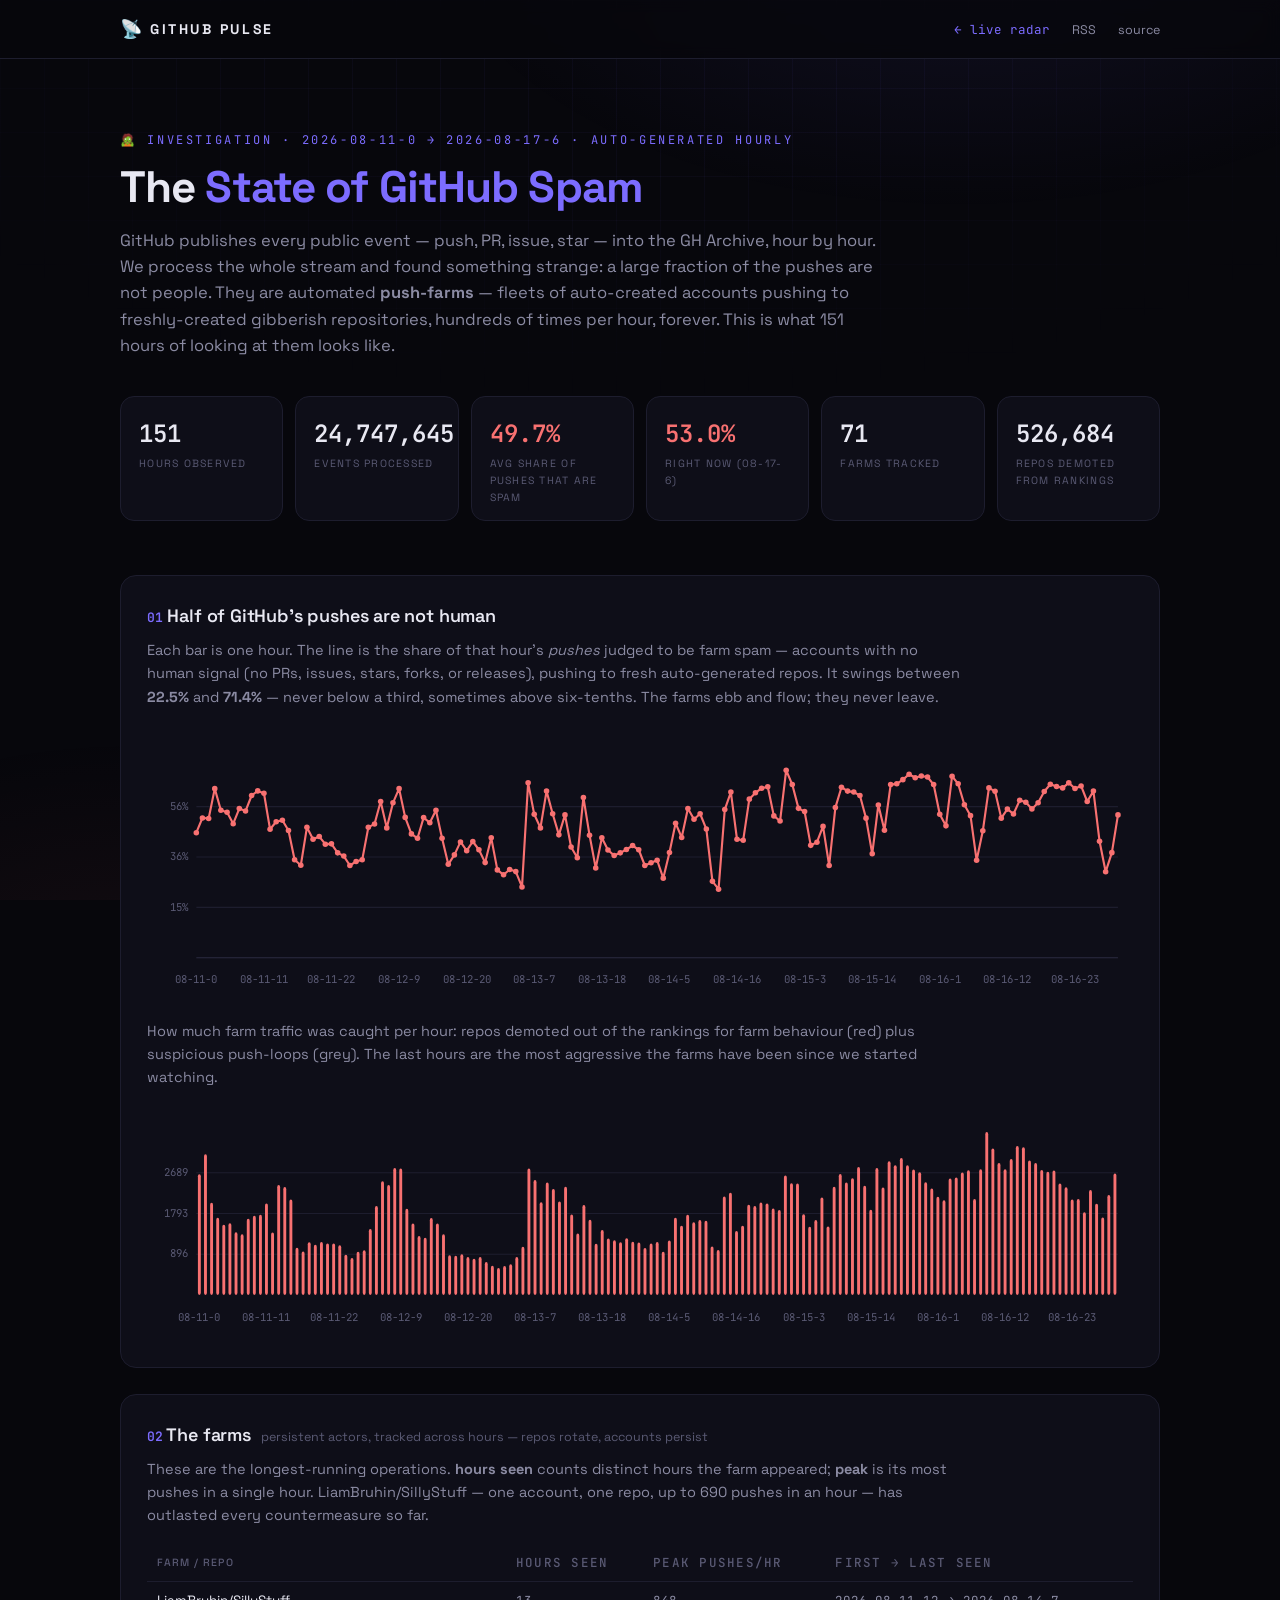
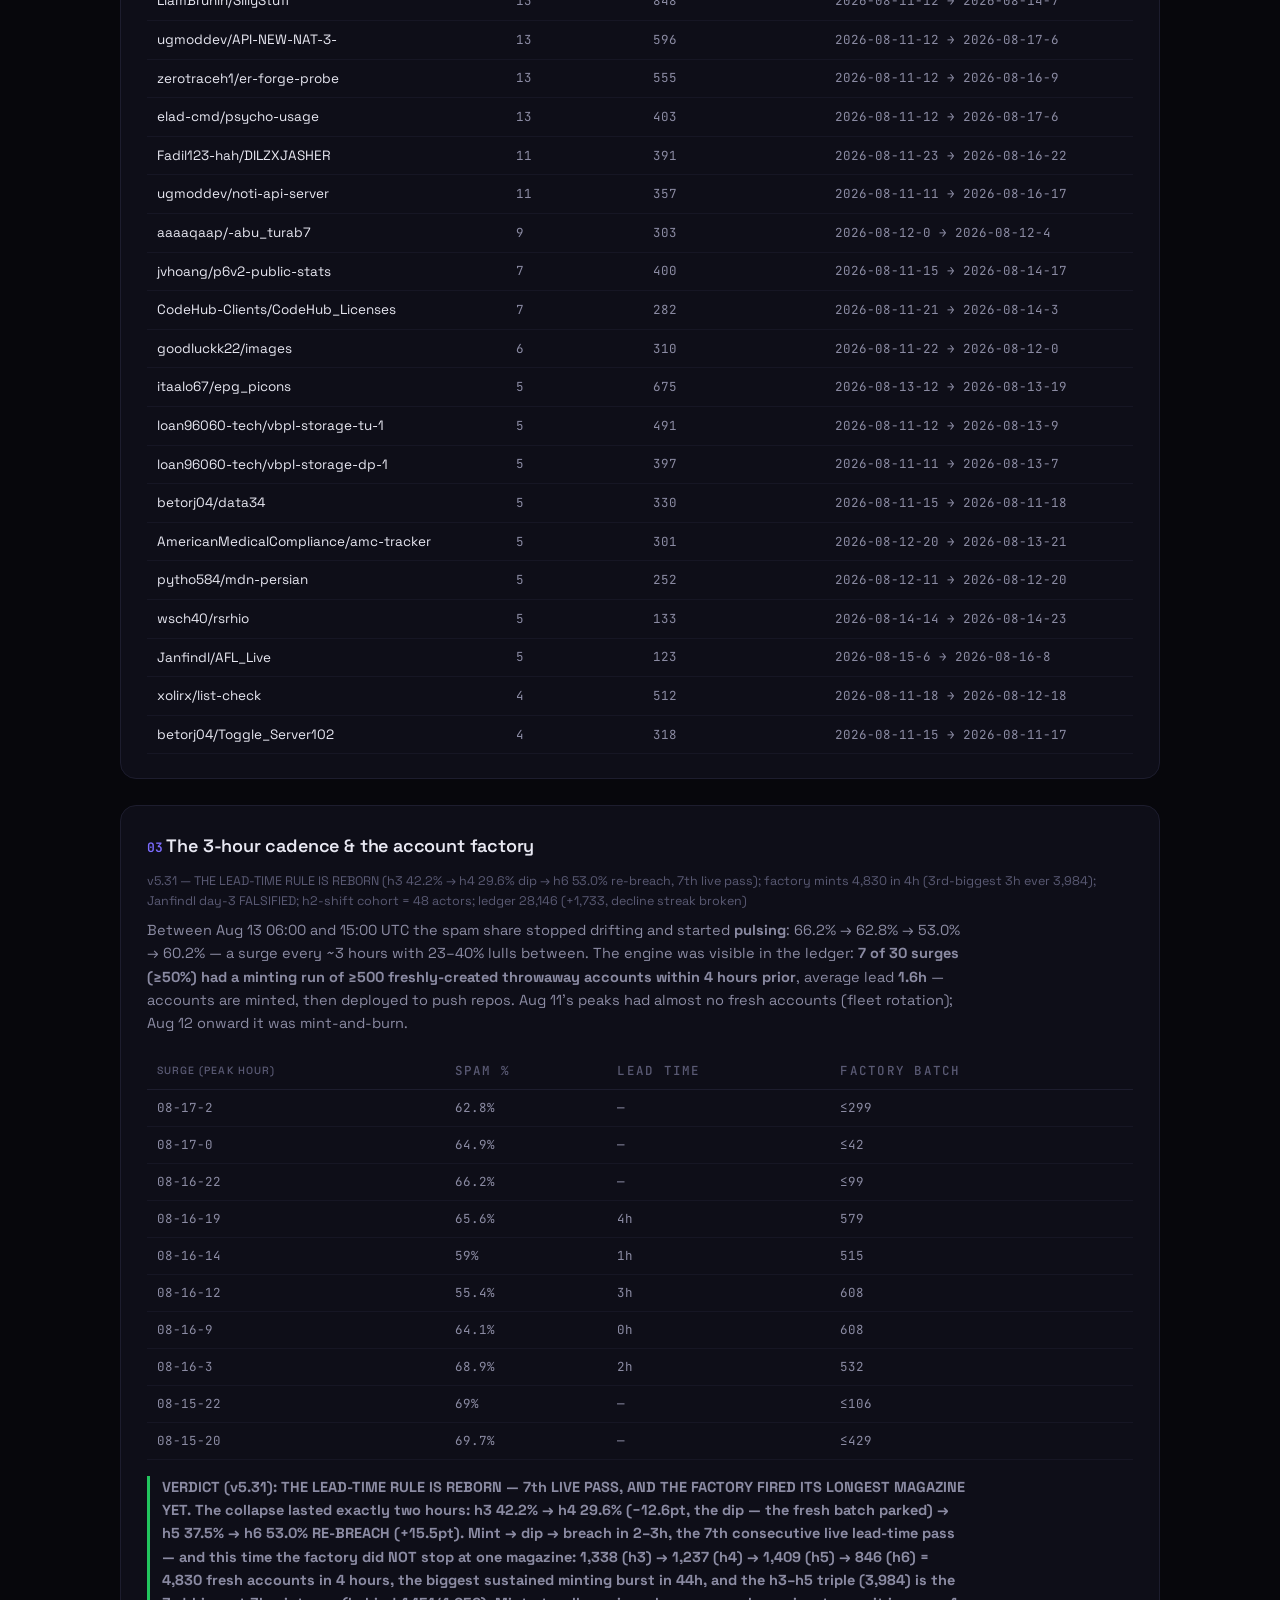
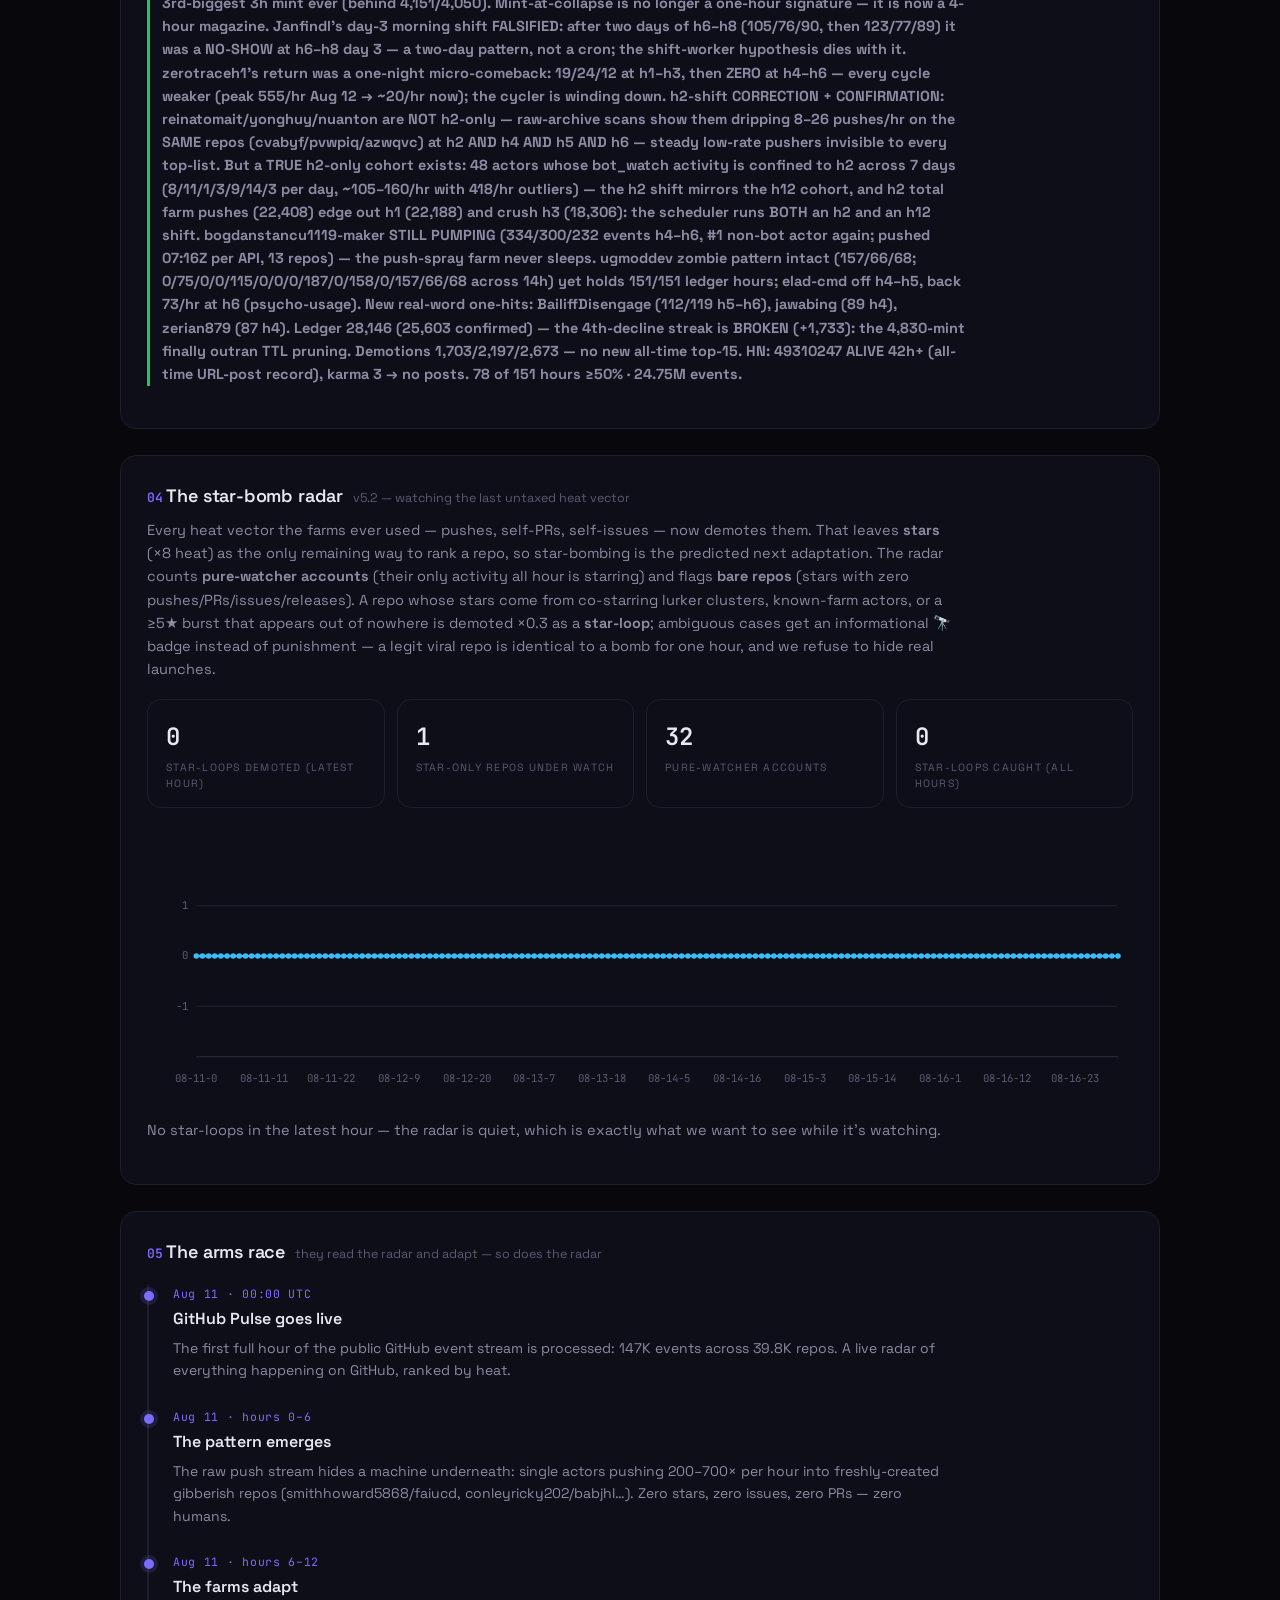
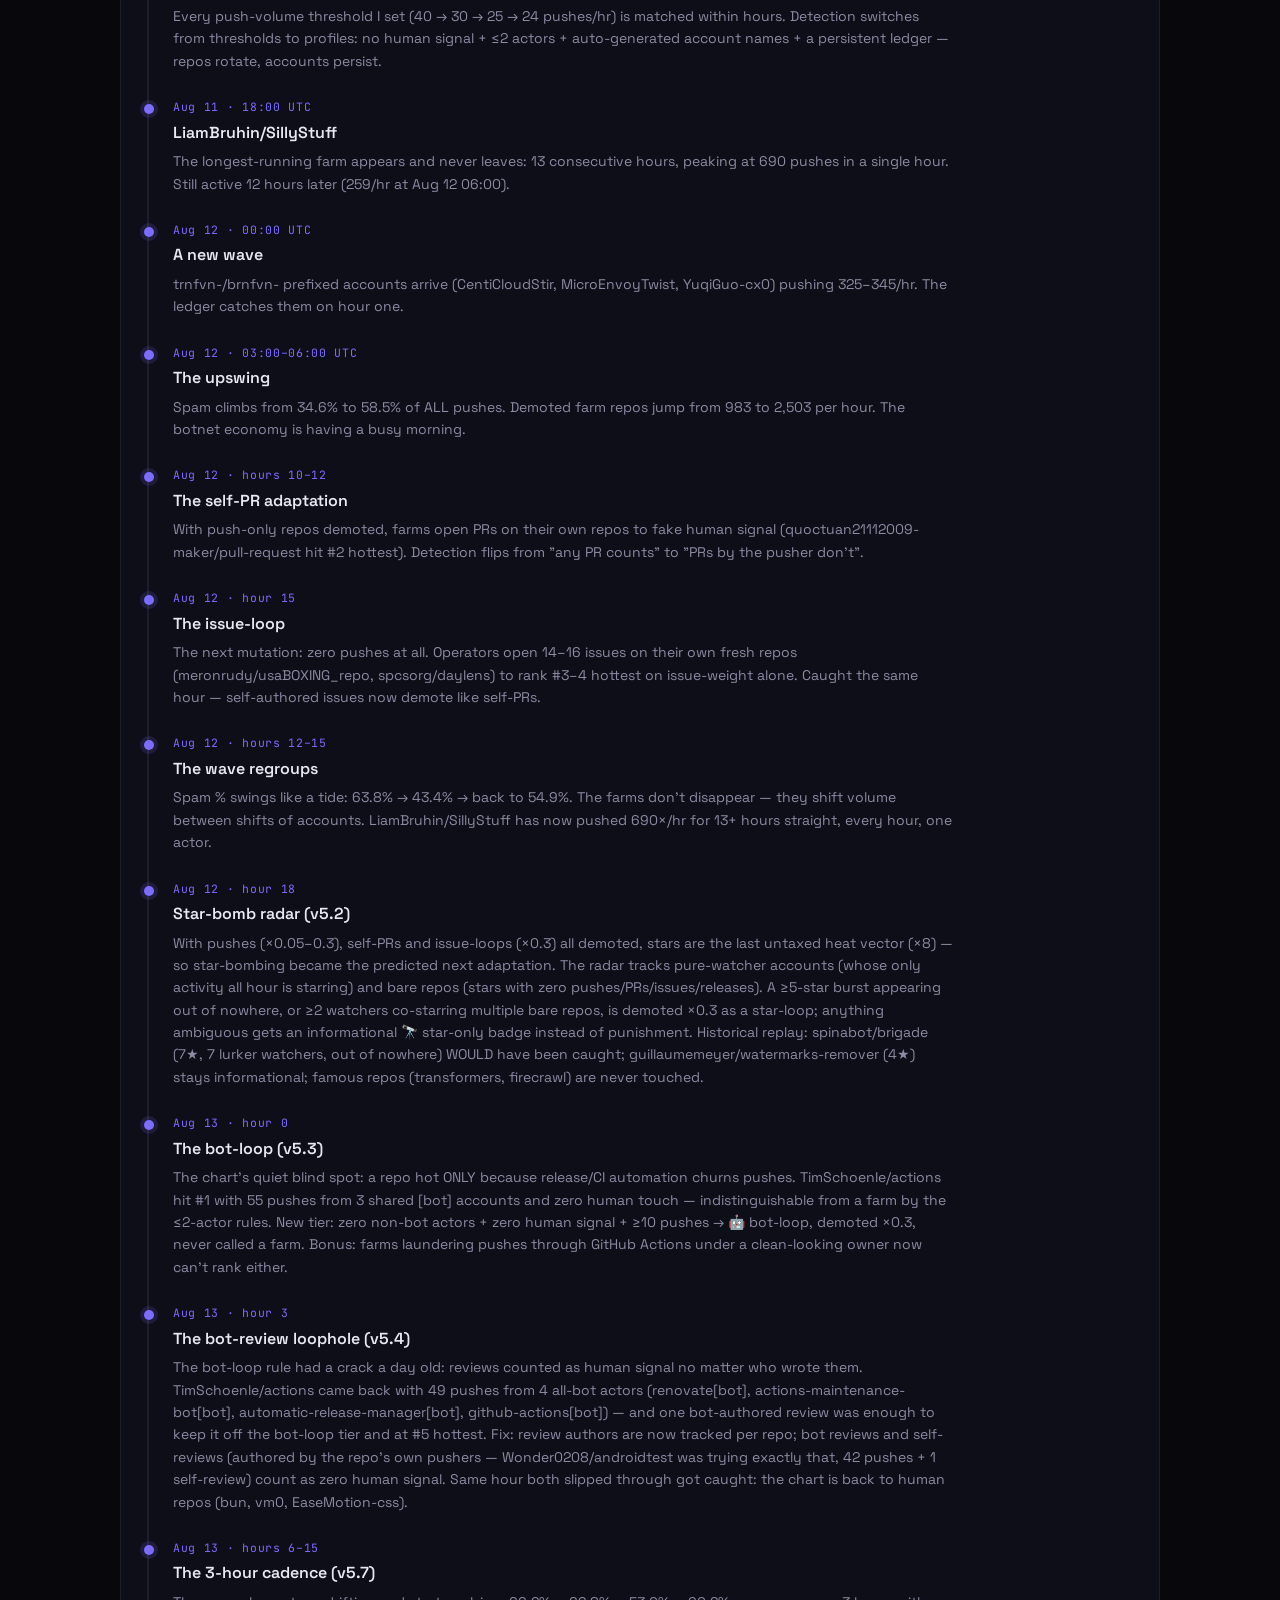
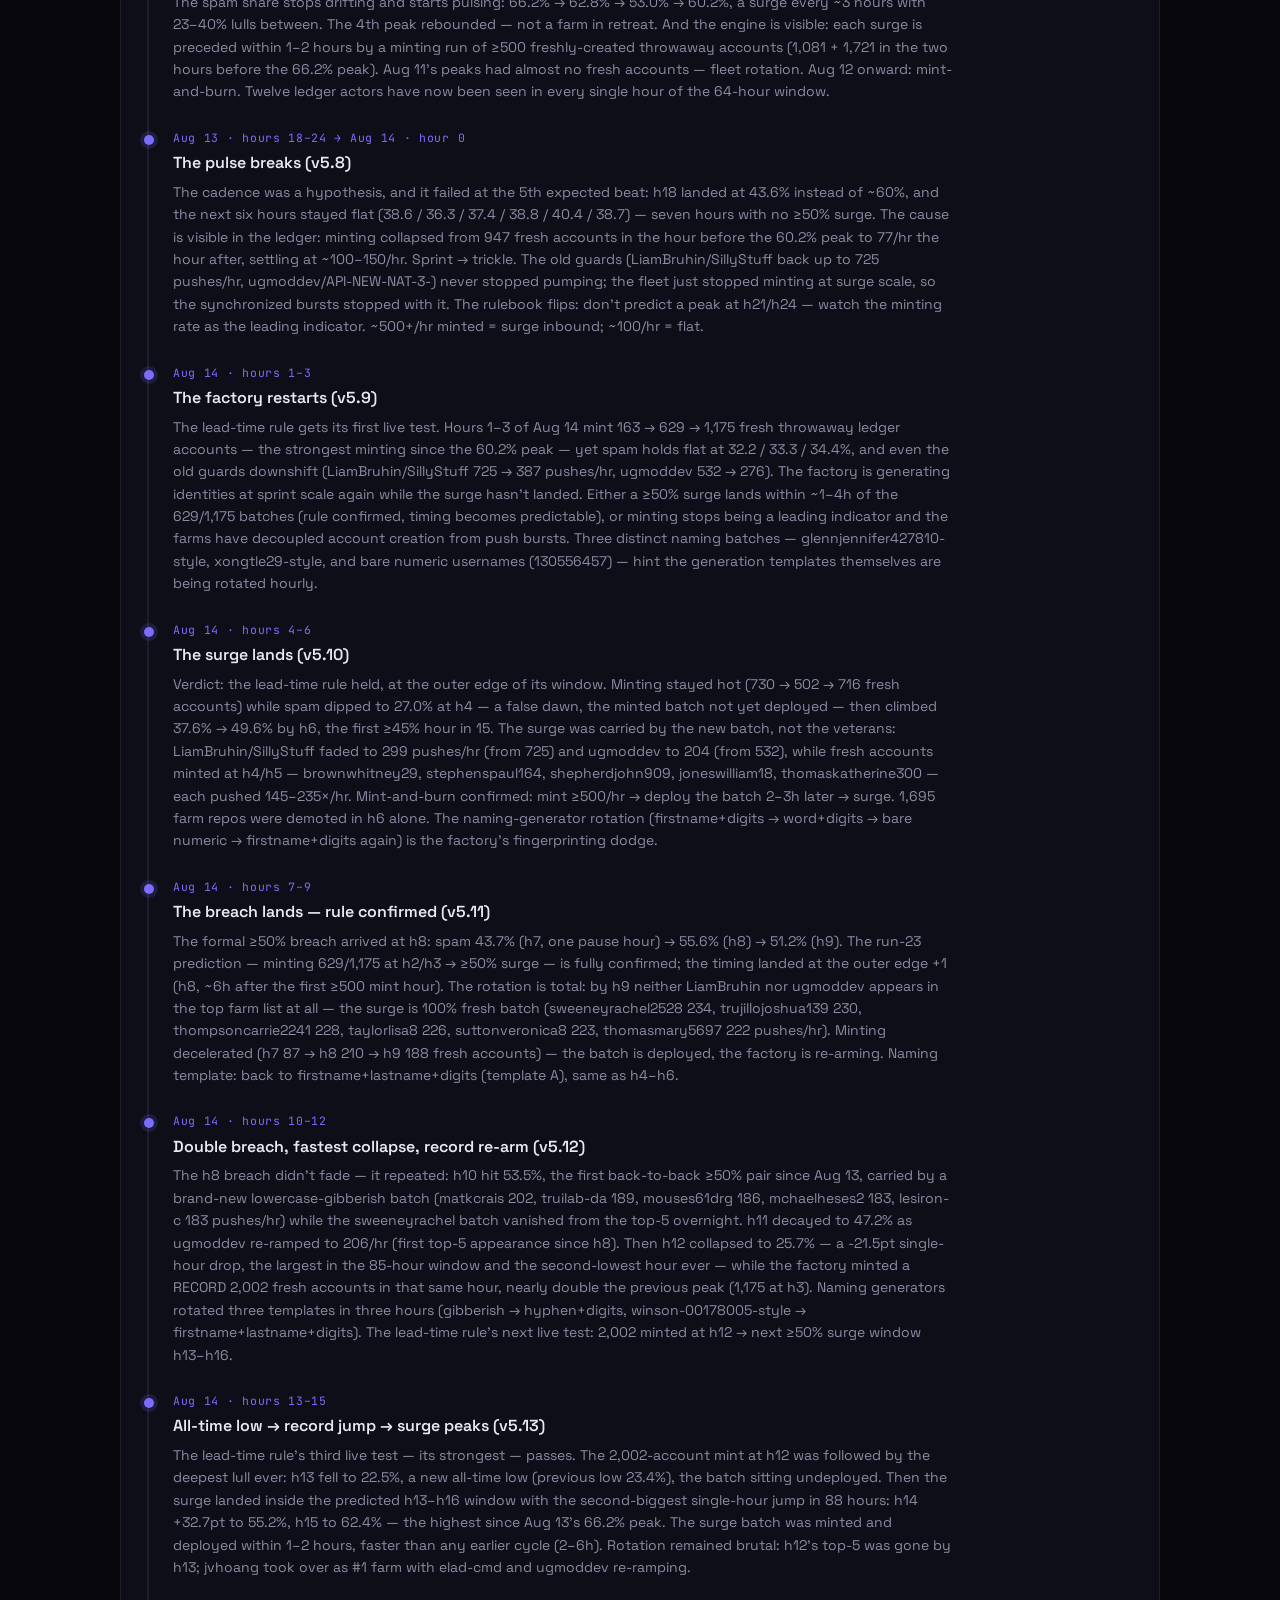
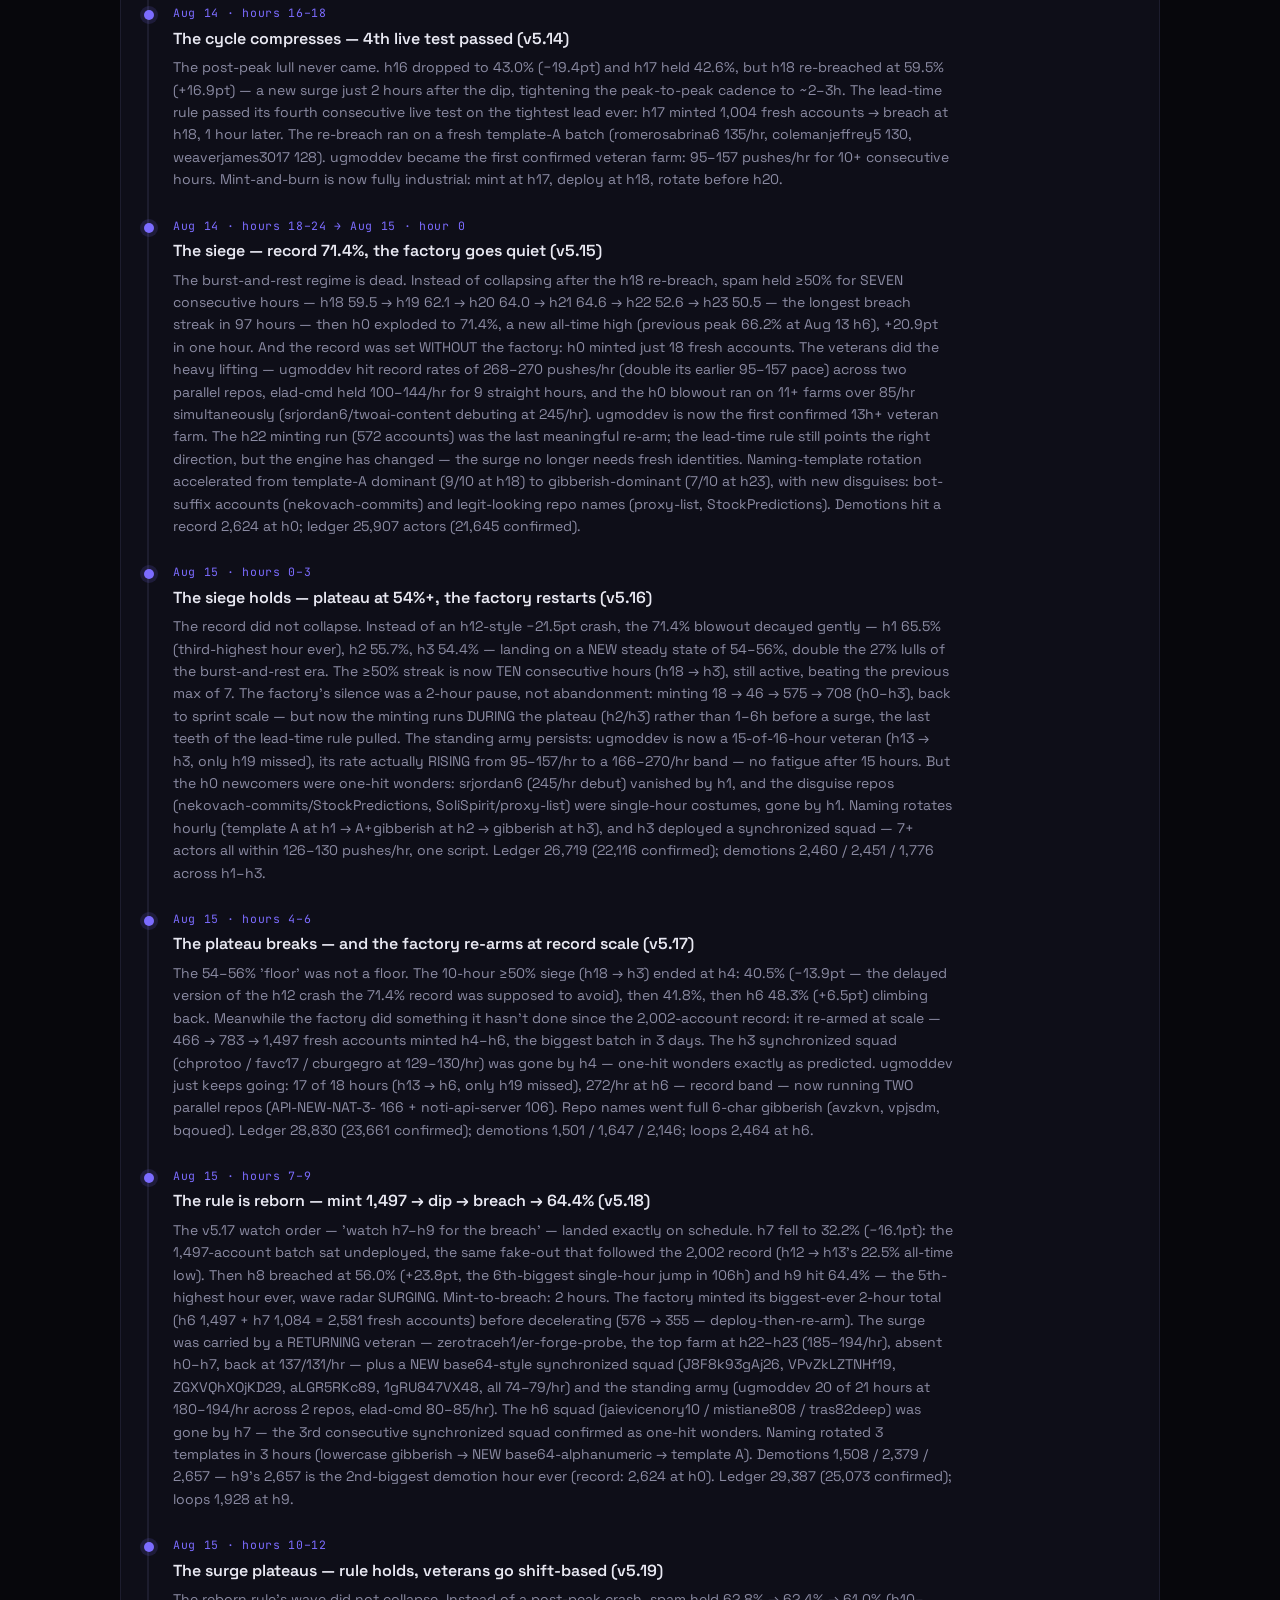
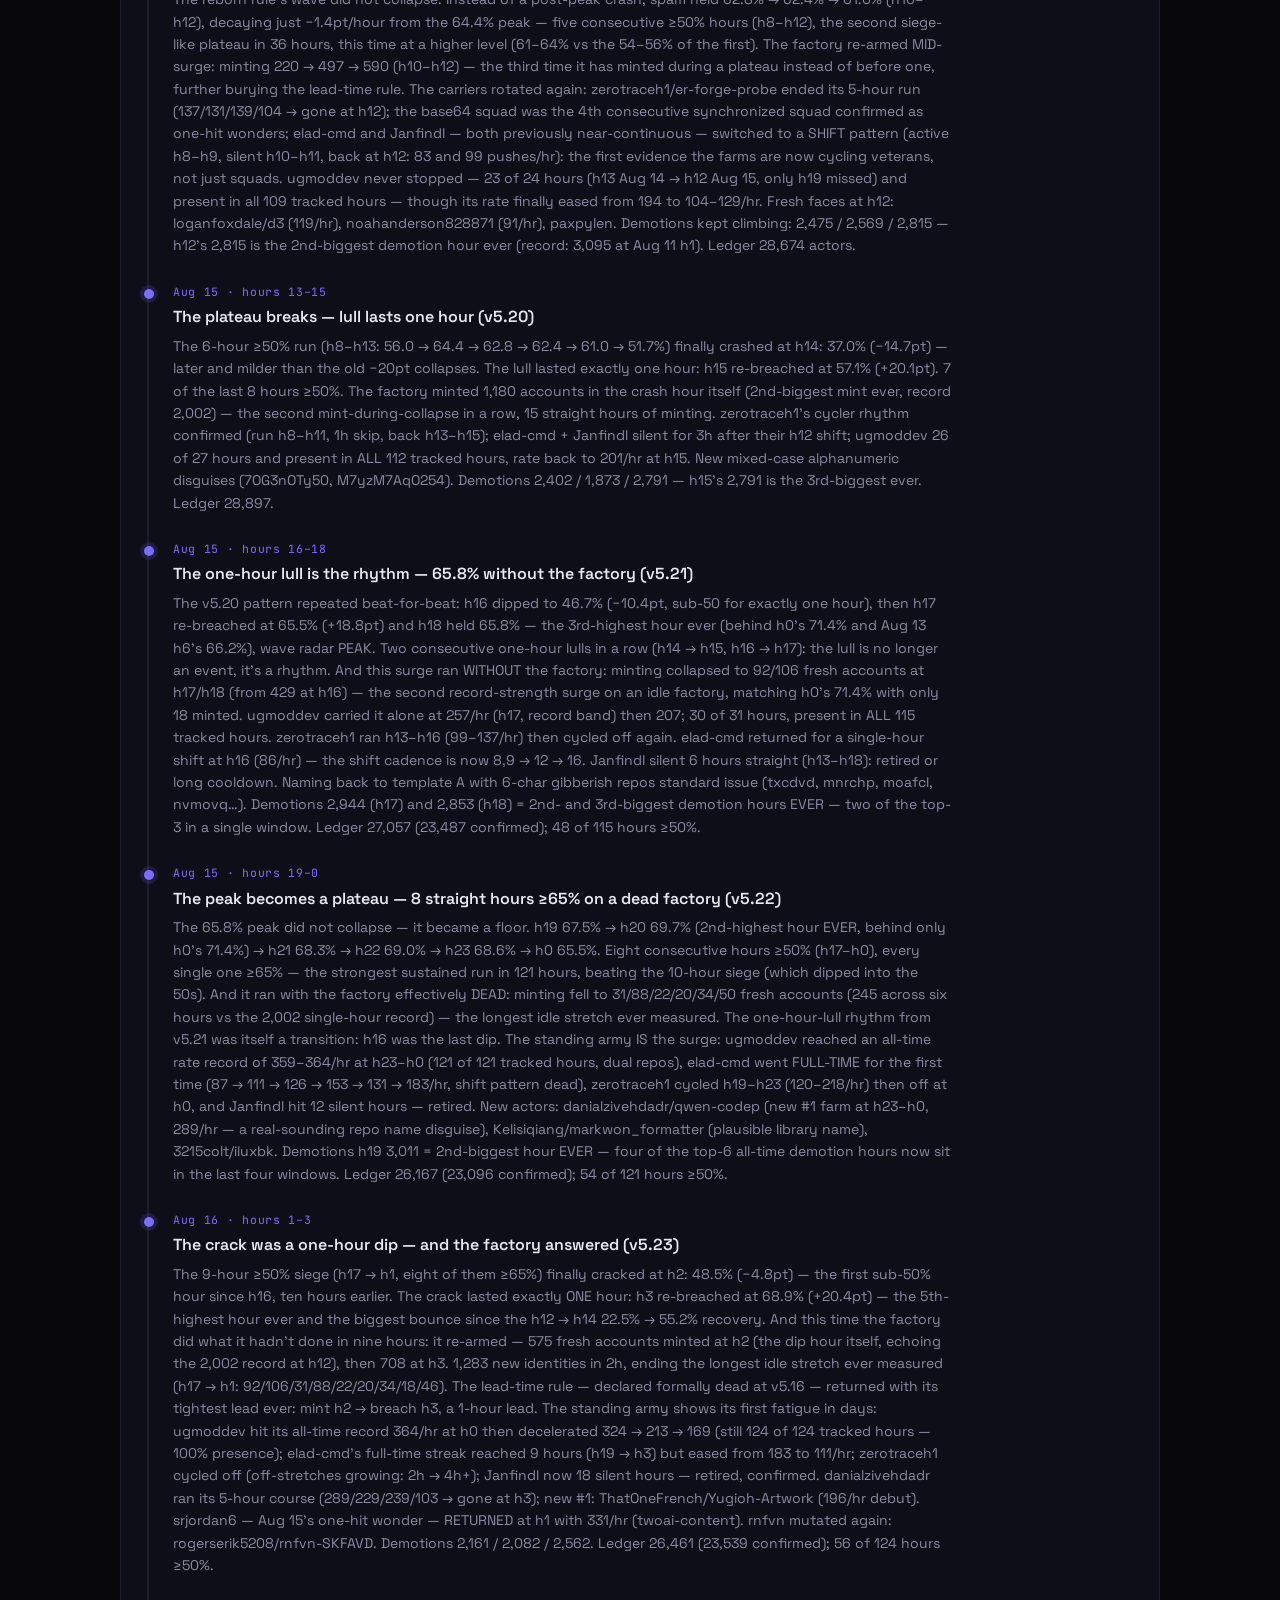
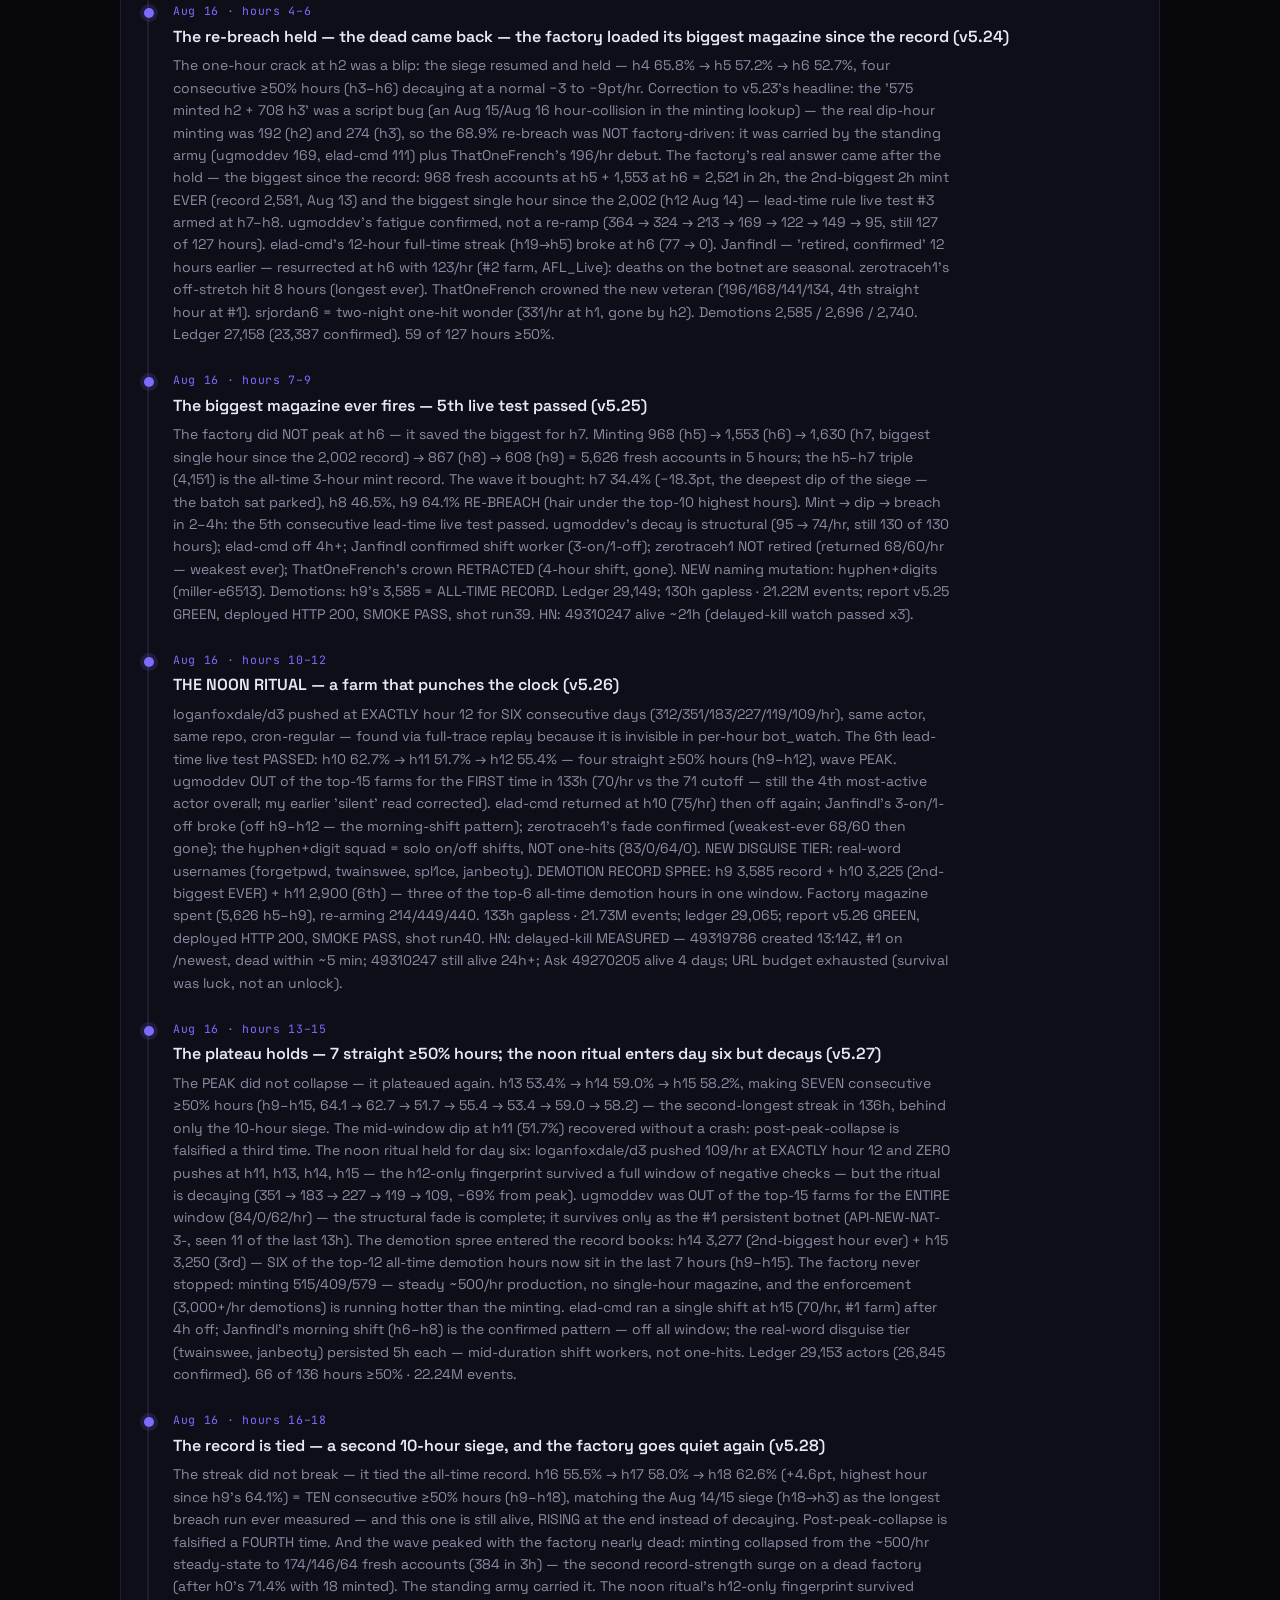
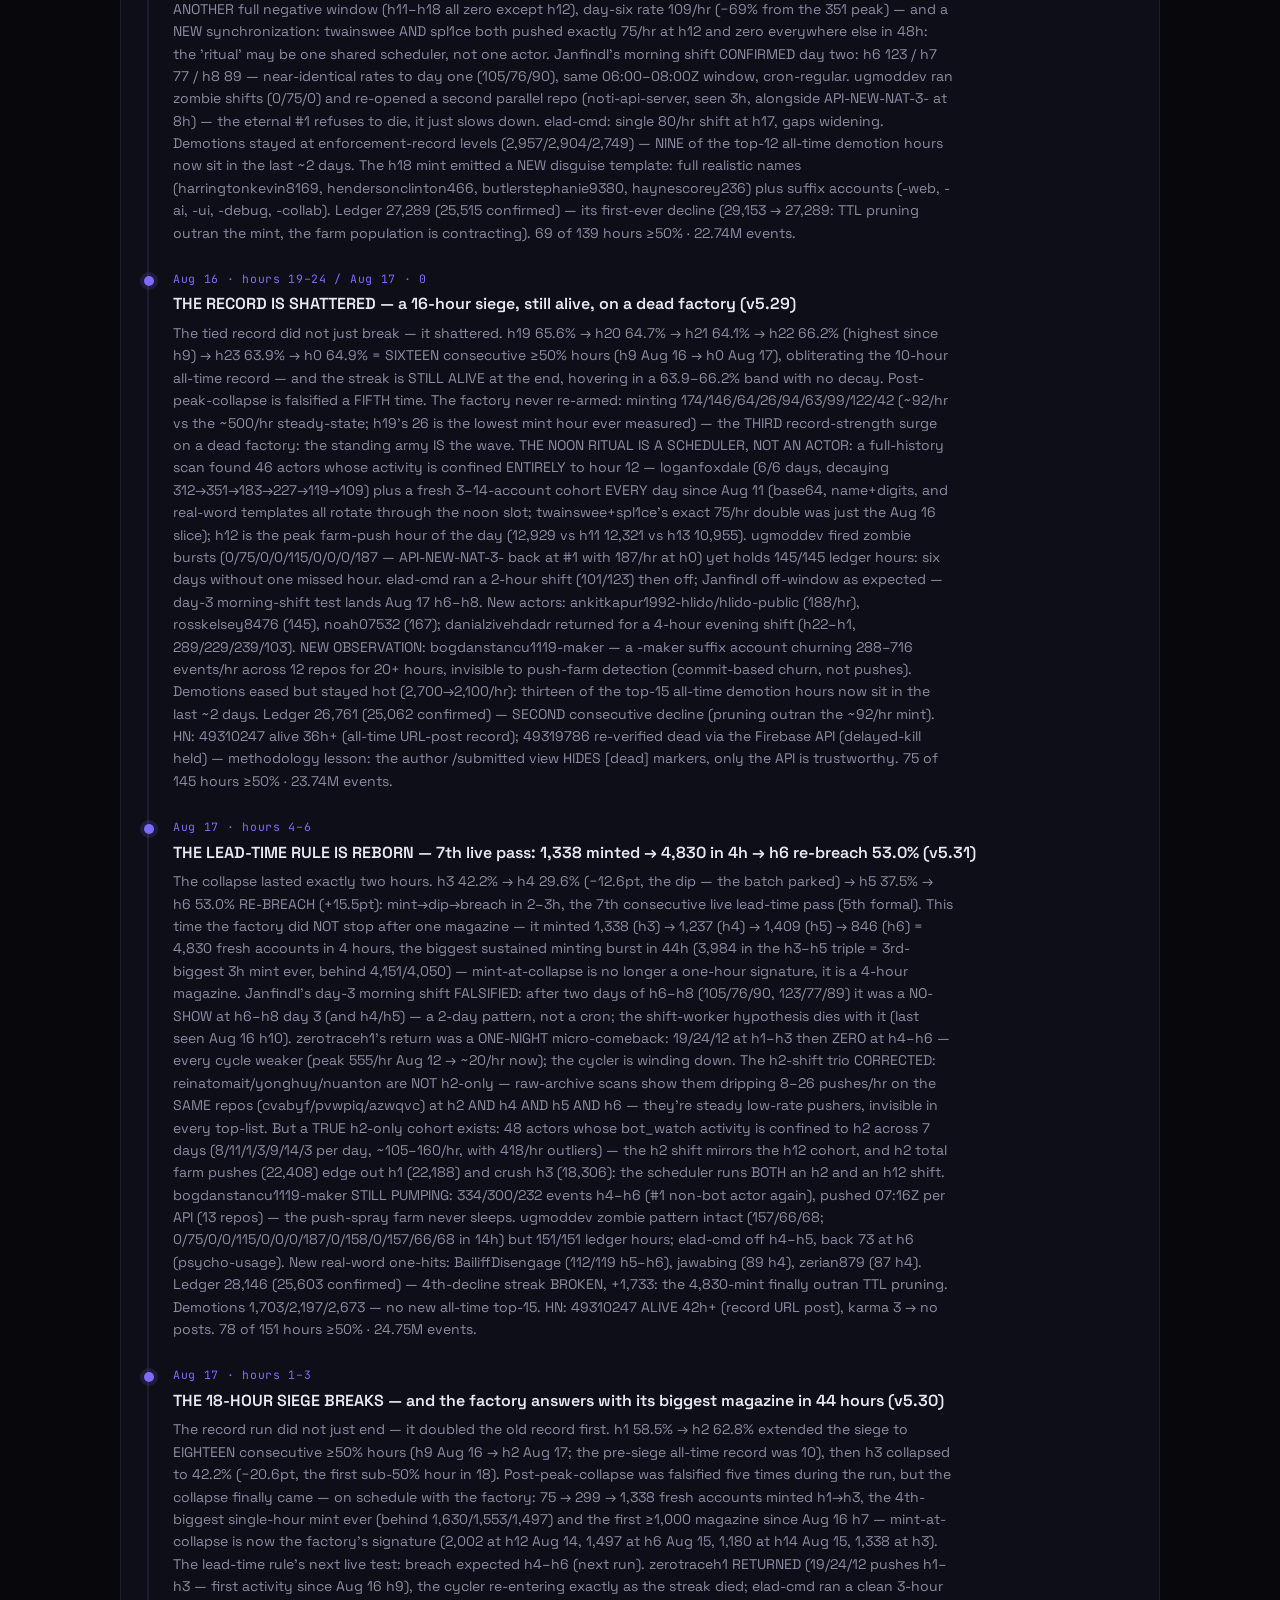
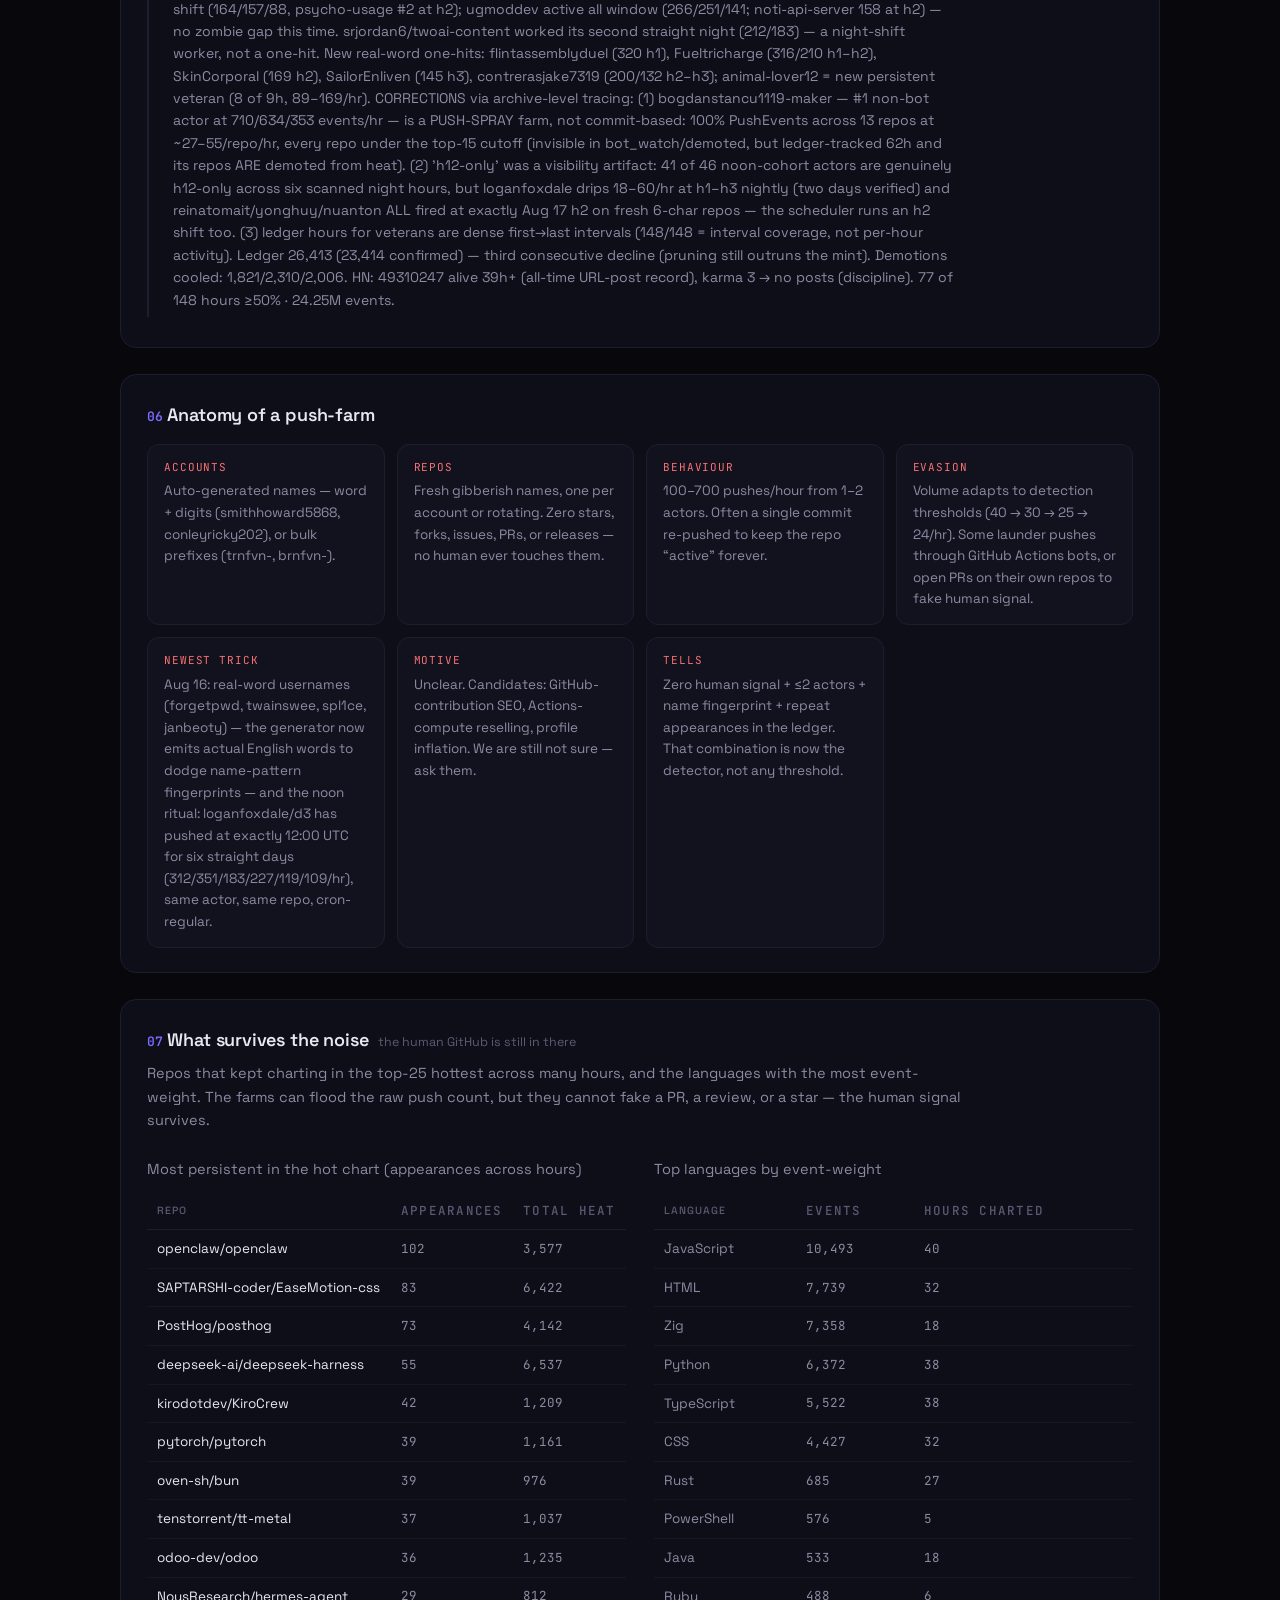
==== commit 386d534c: "v5.31: lead-time rule reborn (7th live pass) - 1,338 minted h3 -> dip h4 29.6% -> h6 53.0% re-breach" ====
--- a/site/report.html
+++ b/site/report.html
@@ -3,11 +3,11 @@
 <head>
 <meta charset="UTF-8">
 <meta name="viewport" content="width=device-width, initial-scale=1.0">
-<title>State of GitHub Spam — a 148-hour investigation by GitHub Pulse</title>
+<title>State of GitHub Spam — a 151-hour investigation by GitHub Pulse</title>
 <meta name="description" content="How much of GitHub's public push traffic is automated spam? A live, hour-by-hour investigation: push-farms, botnets, adaptation, and the arms race to detect them.">
 <meta property="og:type" content="article">
 <meta property="og:title" content="State of GitHub Spam — the botnet economy inside the public event stream">
-<meta property="og:description" content="148 hours of the full GH Archive, audited: ~50% of all pushes are spam from automated farms. See the charts, the farms, and the arms race.">
+<meta property="og:description" content="151 hours of the full GH Archive, audited: ~50% of all pushes are spam from automated farms. See the charts, the farms, and the arms race.">
 <meta property="og:url" content="https://github-pulse.surge.sh/report.html">
 <meta name="twitter:card" content="summary_large_image">
 <link rel="icon" href="data:image/svg+xml,<svg xmlns='http://www.w3.org/2000/svg' viewBox='0 0 100 100'><text y='.9em' font-size='90'>🧟</text></svg>">
@@ -94,16 +94,16 @@
 
 <main class="wrap">
   <section class="hero">
-    <div class="kicker">🧟 Investigation · 2026-08-11-0 → 2026-08-17-3 · auto-generated hourly</div>
+    <div class="kicker">🧟 Investigation · 2026-08-11-0 → 2026-08-17-6 · auto-generated hourly</div>
     <h1>The <span class="accent">State of GitHub Spam</span></h1>
-    <p class="sub">GitHub publishes every public event — push, PR, issue, star — into the GH Archive, hour by hour. We process the whole stream and found something strange: a large fraction of the pushes are not people. They are automated <b>push-farms</b> — fleets of auto-created accounts pushing to freshly-created gibberish repositories, hundreds of times per hour, forever. This is what 148 hours of looking at them looks like.</p>
+    <p class="sub">GitHub publishes every public event — push, PR, issue, star — into the GH Archive, hour by hour. We process the whole stream and found something strange: a large fraction of the pushes are not people. They are automated <b>push-farms</b> — fleets of auto-created accounts pushing to freshly-created gibberish repositories, hundreds of times per hour, forever. This is what 151 hours of looking at them looks like.</p>
     <div class="stats">
-      <div class="stat"><div class="stat-num">148</div><div class="stat-label">hours observed</div></div>
-      <div class="stat"><div class="stat-num">24,247,026</div><div class="stat-label">events processed</div></div>
-      <div class="stat"><div class="stat-num warn">49.9%</div><div class="stat-label">avg share of pushes that are spam</div></div>
-      <div class="stat"><div class="stat-num warn">42.2%</div><div class="stat-label">right now (08-17-3)</div></div>
+      <div class="stat"><div class="stat-num">151</div><div class="stat-label">hours observed</div></div>
+      <div class="stat"><div class="stat-num">24,747,645</div><div class="stat-label">events processed</div></div>
+      <div class="stat"><div class="stat-num warn">49.7%</div><div class="stat-label">avg share of pushes that are spam</div></div>
+      <div class="stat"><div class="stat-num warn">53.0%</div><div class="stat-label">right now (08-17-6)</div></div>
       <div class="stat"><div class="stat-num">71</div><div class="stat-label">farms tracked</div></div>
-      <div class="stat"><div class="stat-num">510,221</div><div class="stat-label">repos demoted from rankings</div></div>
+      <div class="stat"><div class="stat-num">526,684</div><div class="stat-label">repos demoted from rankings</div></div>
     </div>
   </section>
 
@@ -112,10 +112,10 @@
     <div class="lede">Each bar is one hour. The line is the share of that hour's <i>pushes</i> judged to be farm spam — accounts with no human signal (no PRs, issues, stars, forks, or releases), pushing to fresh auto-generated repos. It swings between <b>22.5%</b> and <b>71.4%</b> — never below a third, sometimes above six-tenths. The farms ebb and flow; they never leave.</div>
     <svg viewBox="0 0 920 240" class="chart" role="img" aria-label="spam share of all pushes per hour">
 <line x1="46" y1="65.0" x2="906" y2="65.0" stroke="#1d1d2e" stroke-width="1"/><text x="38" y="68.0" text-anchor="end" class="ax">56%</text><line x1="46" y1="112.0" x2="906" y2="112.0" stroke="#1d1d2e" stroke-width="1"/><text x="38" y="115.0" text-anchor="end" class="ax">36%</text><line x1="46" y1="159.0" x2="906" y2="159.0" stroke="#1d1d2e" stroke-width="1"/><text x="38" y="162.0" text-anchor="end" class="ax">15%</text><line x1="46" y1="206" x2="906" y2="206" stroke="#2a2a40" stroke-width="1"/>
-<polyline points="46.0,89.3 51.9,75.5 57.7,76.1 63.6,48.2 69.4,68.4 75.3,70.2 81.1,80.9 87.0,66.8 92.8,69.1 98.7,54.6 104.5,50.3 110.4,52.5 116.2,86.1 122.1,79.1 127.9,77.7 133.8,87.3 139.6,114.5 145.5,119.7 151.3,84.3 157.2,95.4 163.0,92.9 168.9,100.0 174.7,99.7 180.6,108.1 186.4,111.1 192.3,119.9 198.1,116.1 204.0,114.5 209.8,84.3 215.7,81.1 221.5,60.2 227.4,84.8 233.2,61.4 239.1,48.2 244.9,75.0 250.8,90.4 256.6,94.5 262.5,75.2 268.3,80.0 274.2,68.4 280.0,94.5 285.9,118.8 291.7,110.0 297.6,97.9 303.4,106.1 309.3,97.5 315.1,105.2 321.0,117.2 326.8,94.1 332.7,124.0 338.5,128.6 344.4,123.6 350.2,125.6 356.1,139.9 361.9,42.8 367.8,72.1 373.6,84.8 379.5,50.5 385.3,71.6 391.2,91.3 397.0,72.7 402.9,102.7 408.7,112.7 414.6,56.4 420.4,91.6 426.3,122.2 432.1,94.1 438.0,105.4 443.8,110.6 449.7,108.1 455.5,105.0 461.4,101.3 467.2,105.2 473.1,119.9 478.9,117.4 484.8,115.0 490.6,131.7 496.5,107.7 502.3,80.4 508.2,93.8 514.0,66.8 519.9,76.8 525.7,71.6 531.6,85.9 537.4,134.7 543.3,142.0 549.1,67.7 555.0,51.4 560.8,95.4 566.7,96.3 572.5,58.0 578.4,52.1 584.2,47.8 590.1,46.4 595.9,73.6 601.8,78.4 607.6,31.0 613.5,44.4 619.3,66.6 625.2,69.6 631.0,101.1 636.9,98.2 642.7,83.4 648.6,119.9 654.4,65.9 660.3,46.9 666.1,50.5 672.0,51.4 677.8,54.6 683.7,75.7 689.5,109.0 695.4,63.4 701.2,87.0 707.1,44.4 712.9,43.7 718.8,39.8 724.6,34.8 730.5,38.0 736.3,36.4 742.2,37.3 748.0,44.4 753.9,72.1 759.7,82.9 765.6,36.6 771.4,43.7 777.3,63.2 783.1,73.4 789.0,115.0 794.8,87.5 800.7,47.5 806.5,50.7 812.4,75.7 818.2,67.3 824.1,71.8 829.9,59.1 835.8,60.9 841.6,67.1 847.5,61.4 853.3,50.9 859.2,44.1 865.0,46.2 870.9,47.5 876.7,42.8 882.6,48.0 888.4,45.7 894.3,60.2 900.1,50.5 906.0,97.2" fill="none" stroke="#f87171" stroke-width="2" stroke-linejoin="round" stroke-linecap="round"/><circle cx="46.0" cy="89.3" r="2.6" fill="#f87171"/><circle cx="51.9" cy="75.5" r="2.6" fill="#f87171"/><circle cx="57.7" cy="76.1" r="2.6" fill="#f87171"/><circle cx="63.6" cy="48.2" r="2.6" fill="#f87171"/><circle cx="69.4" cy="68.4" r="2.6" fill="#f87171"/><circle cx="75.3" cy="70.2" r="2.6" fill="#f87171"/><circle cx="81.1" cy="80.9" r="2.6" fill="#f87171"/><circle cx="87.0" cy="66.8" r="2.6" fill="#f87171"/><circle cx="92.8" cy="69.1" r="2.6" fill="#f87171"/><circle cx="98.7" cy="54.6" r="2.6" fill="#f87171"/><circle cx="104.5" cy="50.3" r="2.6" fill="#f87171"/><circle cx="110.4" cy="52.5" r="2.6" fill="#f87171"/><circle cx="116.2" cy="86.1" r="2.6" fill="#f87171"/><circle cx="122.1" cy="79.1" r="2.6" fill="#f87171"/><circle cx="127.9" cy="77.7" r="2.6" fill="#f87171"/><circle cx="133.8" cy="87.3" r="2.6" fill="#f87171"/><circle cx="139.6" cy="114.5" r="2.6" fill="#f87171"/><circle cx="145.5" cy="119.7" r="2.6" fill="#f87171"/><circle cx="151.3" cy="84.3" r="2.6" fill="#f87171"/><circle cx="157.2" cy="95.4" r="2.6" fill="#f87171"/><circle cx="163.0" cy="92.9" r="2.6" fill="#f87171"/><circle cx="168.9" cy="100.0" r="2.6" fill="#f87171"/><circle cx="174.7" cy="99.7" r="2.6" fill="#f87171"/><circle cx="180.6" cy="108.1" r="2.6" fill="#f87171"/><circle cx="186.4" cy="111.1" r="2.6" fill="#f87171"/><circle cx="192.3" cy="119.9" r="2.6" fill="#f87171"/><circle cx="198.1" cy="116.1" r="2.6" fill="#f87171"/><circle cx="204.0" cy="114.5" r="2.6" fill="#f87171"/><circle cx="209.8" cy="84.3" r="2.6" fill="#f87171"/><circle cx="215.7" cy="81.1" r="2.6" fill="#f87171"/><circle cx="221.5" cy="60.2" r="2.6" fill="#f87171"/><circle cx="227.4" cy="84.8" r="2.6" fill="#f87171"/><circle cx="233.2" cy="61.4" r="2.6" fill="#f87171"/><circle cx="239.1" cy="48.2" r="2.6" fill="#f87171"/><circle cx="244.9" cy="75.0" r="2.6" fill="#f87171"/><circle cx="250.8" cy="90.4" r="2.6" fill="#f87171"/><circle cx="256.6" cy="94.5" r="2.6" fill="#f87171"/><circle cx="262.5" cy="75.2" r="2.6" fill="#f87171"/><circle cx="268.3" cy="80.0" r="2.6" fill="#f87171"/><circle cx="274.2" cy="68.4" r="2.6" fill="#f87171"/><circle cx="280.0" cy="94.5" r="2.6" fill="#f87171"/><circle cx="285.9" cy="118.8" r="2.6" fill="#f87171"/><circle cx="291.7" cy="110.0" r="2.6" fill="#f87171"/><circle cx="297.6" cy="97.9" r="2.6" fill="#f87171"/><circle cx="303.4" cy="106.1" r="2.6" fill="#f87171"/><circle cx="309.3" cy="97.5" r="2.6" fill="#f87171"/><circle cx="315.1" cy="105.2" r="2.6" fill="#f87171"/><circle cx="321.0" cy="117.2" r="2.6" fill="#f87171"/><circle cx="326.8" cy="94.1" r="2.6" fill="#f87171"/><circle cx="332.7" cy="124.0" r="2.6" fill="#f87171"/><circle cx="338.5" cy="128.6" r="2.6" fill="#f87171"/><circle cx="344.4" cy="123.6" r="2.6" fill="#f87171"/><circle cx="350.2" cy="125.6" r="2.6" fill="#f87171"/><circle cx="356.1" cy="139.9" r="2.6" fill="#f87171"/><circle cx="361.9" cy="42.8" r="2.6" fill="#f87171"/><circle cx="367.8" cy="72.1" r="2.6" fill="#f87171"/><circle cx="373.6" cy="84.8" r="2.6" fill="#f87171"/><circle cx="379.5" cy="50.5" r="2.6" fill="#f87171"/><circle cx="385.3" cy="71.6" r="2.6" fill="#f87171"/><circle cx="391.2" cy="91.3" r="2.6" fill="#f87171"/><circle cx="397.0" cy="72.7" r="2.6" fill="#f87171"/><circle cx="402.9" cy="102.7" r="2.6" fill="#f87171"/><circle cx="408.7" cy="112.7" r="2.6" fill="#f87171"/><circle cx="414.6" cy="56.4" r="2.6" fill="#f87171"/><circle cx="420.4" cy="91.6" r="2.6" fill="#f87171"/><circle cx="426.3" cy="122.2" r="2.6" fill="#f87171"/><circle cx="432.1" cy="94.1" r="2.6" fill="#f87171"/><circle cx="438.0" cy="105.4" r="2.6" fill="#f87171"/><circle cx="443.8" cy="110.6" r="2.6" fill="#f87171"/><circle cx="449.7" cy="108.1" r="2.6" fill="#f87171"/><circle cx="455.5" cy="105.0" r="2.6" fill="#f87171"/><circle cx="461.4" cy="101.3" r="2.6" fill="#f87171"/><circle cx="467.2" cy="105.2" r="2.6" fill="#f87171"/><circle cx="473.1" cy="119.9" r="2.6" fill="#f87171"/><circle cx="478.9" cy="117.4" r="2.6" fill="#f87171"/><circle cx="484.8" cy="115.0" r="2.6" fill="#f87171"/><circle cx="490.6" cy="131.7" r="2.6" fill="#f87171"/><circle cx="496.5" cy="107.7" r="2.6" fill="#f87171"/><circle cx="502.3" cy="80.4" r="2.6" fill="#f87171"/><circle cx="508.2" cy="93.8" r="2.6" fill="#f87171"/><circle cx="514.0" cy="66.8" r="2.6" fill="#f87171"/><circle cx="519.9" cy="76.8" r="2.6" fill="#f87171"/><circle cx="525.7" cy="71.6" r="2.6" fill="#f87171"/><circle cx="531.6" cy="85.9" r="2.6" fill="#f87171"/><circle cx="537.4" cy="134.7" r="2.6" fill="#f87171"/><circle cx="543.3" cy="142.0" r="2.6" fill="#f87171"/><circle cx="549.1" cy="67.7" r="2.6" fill="#f87171"/><circle cx="555.0" cy="51.4" r="2.6" fill="#f87171"/><circle cx="560.8" cy="95.4" r="2.6" fill="#f87171"/><circle cx="566.7" cy="96.3" r="2.6" fill="#f87171"/><circle cx="572.5" cy="58.0" r="2.6" fill="#f87171"/><circle cx="578.4" cy="52.1" r="2.6" fill="#f87171"/><circle cx="584.2" cy="47.8" r="2.6" fill="#f87171"/><circle cx="590.1" cy="46.4" r="2.6" fill="#f87171"/><circle cx="595.9" cy="73.6" r="2.6" fill="#f87171"/><circle cx="601.8" cy="78.4" r="2.6" fill="#f87171"/><circle cx="607.6" cy="31.0" r="2.6" fill="#f87171"/><circle cx="613.5" cy="44.4" r="2.6" fill="#f87171"/><circle cx="619.3" cy="66.6" r="2.6" fill="#f87171"/><circle cx="625.2" cy="69.6" r="2.6" fill="#f87171"/><circle cx="631.0" cy="101.1" r="2.6" fill="#f87171"/><circle cx="636.9" cy="98.2" r="2.6" fill="#f87171"/><circle cx="642.7" cy="83.4" r="2.6" fill="#f87171"/><circle cx="648.6" cy="119.9" r="2.6" fill="#f87171"/><circle cx="654.4" cy="65.9" r="2.6" fill="#f87171"/><circle cx="660.3" cy="46.9" r="2.6" fill="#f87171"/><circle cx="666.1" cy="50.5" r="2.6" fill="#f87171"/><circle cx="672.0" cy="51.4" r="2.6" fill="#f87171"/><circle cx="677.8" cy="54.6" r="2.6" fill="#f87171"/><circle cx="683.7" cy="75.7" r="2.6" fill="#f87171"/><circle cx="689.5" cy="109.0" r="2.6" fill="#f87171"/><circle cx="695.4" cy="63.4" r="2.6" fill="#f87171"/><circle cx="701.2" cy="87.0" r="2.6" fill="#f87171"/><circle cx="707.1" cy="44.4" r="2.6" fill="#f87171"/><circle cx="712.9" cy="43.7" r="2.6" fill="#f87171"/><circle cx="718.8" cy="39.8" r="2.6" fill="#f87171"/><circle cx="724.6" cy="34.8" r="2.6" fill="#f87171"/><circle cx="730.5" cy="38.0" r="2.6" fill="#f87171"/><circle cx="736.3" cy="36.4" r="2.6" fill="#f87171"/><circle cx="742.2" cy="37.3" r="2.6" fill="#f87171"/><circle cx="748.0" cy="44.4" r="2.6" fill="#f87171"/><circle cx="753.9" cy="72.1" r="2.6" fill="#f87171"/><circle cx="759.7" cy="82.9" r="2.6" fill="#f87171"/><circle cx="765.6" cy="36.6" r="2.6" fill="#f87171"/><circle cx="771.4" cy="43.7" r="2.6" fill="#f87171"/><circle cx="777.3" cy="63.2" r="2.6" fill="#f87171"/><circle cx="783.1" cy="73.4" r="2.6" fill="#f87171"/><circle cx="789.0" cy="115.0" r="2.6" fill="#f87171"/><circle cx="794.8" cy="87.5" r="2.6" fill="#f87171"/><circle cx="800.7" cy="47.5" r="2.6" fill="#f87171"/><circle cx="806.5" cy="50.7" r="2.6" fill="#f87171"/><circle cx="812.4" cy="75.7" r="2.6" fill="#f87171"/><circle cx="818.2" cy="67.3" r="2.6" fill="#f87171"/><circle cx="824.1" cy="71.8" r="2.6" fill="#f87171"/><circle cx="829.9" cy="59.1" r="2.6" fill="#f87171"/><circle cx="835.8" cy="60.9" r="2.6" fill="#f87171"/><circle cx="841.6" cy="67.1" r="2.6" fill="#f87171"/><circle cx="847.5" cy="61.4" r="2.6" fill="#f87171"/><circle cx="853.3" cy="50.9" r="2.6" fill="#f87171"/><circle cx="859.2" cy="44.1" r="2.6" fill="#f87171"/><circle cx="865.0" cy="46.2" r="2.6" fill="#f87171"/><circle cx="870.9" cy="47.5" r="2.6" fill="#f87171"/><circle cx="876.7" cy="42.8" r="2.6" fill="#f87171"/><circle cx="882.6" cy="48.0" r="2.6" fill="#f87171"/><circle cx="888.4" cy="45.7" r="2.6" fill="#f87171"/><circle cx="894.3" cy="60.2" r="2.6" fill="#f87171"/><circle cx="900.1" cy="50.5" r="2.6" fill="#f87171"/><circle cx="906.0" cy="97.2" r="2.6" fill="#f87171"/><text x="46.0" y="230" text-anchor="middle" class="ax">08-11-0</text><text x="110.4" y="230" text-anchor="middle" class="ax">08-11-11</text><text x="174.7" y="230" text-anchor="middle" class="ax">08-11-22</text><text x="239.1" y="230" text-anchor="middle" class="ax">08-12-9</text><text x="303.4" y="230" text-anchor="middle" class="ax">08-12-20</text><text x="367.8" y="230" text-anchor="middle" class="ax">08-13-7</text><text x="432.1" y="230" text-anchor="middle" class="ax">08-13-18</text><text x="496.5" y="230" text-anchor="middle" class="ax">08-14-5</text><text x="560.8" y="230" text-anchor="middle" class="ax">08-14-16</text><text x="625.2" y="230" text-anchor="middle" class="ax">08-15-3</text><text x="689.5" y="230" text-anchor="middle" class="ax">08-15-14</text><text x="753.9" y="230" text-anchor="middle" class="ax">08-16-1</text><text x="818.2" y="230" text-anchor="middle" class="ax">08-16-12</text><text x="882.6" y="230" text-anchor="middle" class="ax">08-16-23</text>
+<polyline points="46.0,89.3 51.7,75.5 57.5,76.1 63.2,48.2 68.9,68.4 74.7,70.2 80.4,80.9 86.1,66.8 91.9,69.1 97.6,54.6 103.3,50.3 109.1,52.5 114.8,86.1 120.5,79.1 126.3,77.7 132.0,87.3 137.7,114.5 143.5,119.7 149.2,84.3 154.9,95.4 160.7,92.9 166.4,100.0 172.1,99.7 177.9,108.1 183.6,111.1 189.3,119.9 195.1,116.1 200.8,114.5 206.5,84.3 212.3,81.1 218.0,60.2 223.7,84.8 229.5,61.4 235.2,48.2 240.9,75.0 246.7,90.4 252.4,94.5 258.1,75.2 263.9,80.0 269.6,68.4 275.3,94.5 281.1,118.8 286.8,110.0 292.5,97.9 298.3,106.1 304.0,97.5 309.7,105.2 315.5,117.2 321.2,94.1 326.9,124.0 332.7,128.6 338.4,123.6 344.1,125.6 349.9,139.9 355.6,42.8 361.3,72.1 367.1,84.8 372.8,50.5 378.5,71.6 384.3,91.3 390.0,72.7 395.7,102.7 401.5,112.7 407.2,56.4 412.9,91.6 418.7,122.2 424.4,94.1 430.1,105.4 435.9,110.6 441.6,108.1 447.3,105.0 453.1,101.3 458.8,105.2 464.5,119.9 470.3,117.4 476.0,115.0 481.7,131.7 487.5,107.7 493.2,80.4 498.9,93.8 504.7,66.8 510.4,76.8 516.1,71.6 521.9,85.9 527.6,134.7 533.3,142.0 539.1,67.7 544.8,51.4 550.5,95.4 556.3,96.3 562.0,58.0 567.7,52.1 573.5,47.8 579.2,46.4 584.9,73.6 590.7,78.4 596.4,31.0 602.1,44.4 607.9,66.6 613.6,69.6 619.3,101.1 625.1,98.2 630.8,83.4 636.5,119.9 642.3,65.9 648.0,46.9 653.7,50.5 659.5,51.4 665.2,54.6 670.9,75.7 676.7,109.0 682.4,63.4 688.1,87.0 693.9,44.4 699.6,43.7 705.3,39.8 711.1,34.8 716.8,38.0 722.5,36.4 728.3,37.3 734.0,44.4 739.7,72.1 745.5,82.9 751.2,36.6 756.9,43.7 762.7,63.2 768.4,73.4 774.1,115.0 779.9,87.5 785.6,47.5 791.3,50.7 797.1,75.7 802.8,67.3 808.5,71.8 814.3,59.1 820.0,60.9 825.7,67.1 831.5,61.4 837.2,50.9 842.9,44.1 848.7,46.2 854.4,47.5 860.1,42.8 865.9,48.0 871.6,45.7 877.3,60.2 883.1,50.5 888.8,97.2 894.5,125.8 900.3,107.9 906.0,72.7" fill="none" stroke="#f87171" stroke-width="2" stroke-linejoin="round" stroke-linecap="round"/><circle cx="46.0" cy="89.3" r="2.6" fill="#f87171"/><circle cx="51.7" cy="75.5" r="2.6" fill="#f87171"/><circle cx="57.5" cy="76.1" r="2.6" fill="#f87171"/><circle cx="63.2" cy="48.2" r="2.6" fill="#f87171"/><circle cx="68.9" cy="68.4" r="2.6" fill="#f87171"/><circle cx="74.7" cy="70.2" r="2.6" fill="#f87171"/><circle cx="80.4" cy="80.9" r="2.6" fill="#f87171"/><circle cx="86.1" cy="66.8" r="2.6" fill="#f87171"/><circle cx="91.9" cy="69.1" r="2.6" fill="#f87171"/><circle cx="97.6" cy="54.6" r="2.6" fill="#f87171"/><circle cx="103.3" cy="50.3" r="2.6" fill="#f87171"/><circle cx="109.1" cy="52.5" r="2.6" fill="#f87171"/><circle cx="114.8" cy="86.1" r="2.6" fill="#f87171"/><circle cx="120.5" cy="79.1" r="2.6" fill="#f87171"/><circle cx="126.3" cy="77.7" r="2.6" fill="#f87171"/><circle cx="132.0" cy="87.3" r="2.6" fill="#f87171"/><circle cx="137.7" cy="114.5" r="2.6" fill="#f87171"/><circle cx="143.5" cy="119.7" r="2.6" fill="#f87171"/><circle cx="149.2" cy="84.3" r="2.6" fill="#f87171"/><circle cx="154.9" cy="95.4" r="2.6" fill="#f87171"/><circle cx="160.7" cy="92.9" r="2.6" fill="#f87171"/><circle cx="166.4" cy="100.0" r="2.6" fill="#f87171"/><circle cx="172.1" cy="99.7" r="2.6" fill="#f87171"/><circle cx="177.9" cy="108.1" r="2.6" fill="#f87171"/><circle cx="183.6" cy="111.1" r="2.6" fill="#f87171"/><circle cx="189.3" cy="119.9" r="2.6" fill="#f87171"/><circle cx="195.1" cy="116.1" r="2.6" fill="#f87171"/><circle cx="200.8" cy="114.5" r="2.6" fill="#f87171"/><circle cx="206.5" cy="84.3" r="2.6" fill="#f87171"/><circle cx="212.3" cy="81.1" r="2.6" fill="#f87171"/><circle cx="218.0" cy="60.2" r="2.6" fill="#f87171"/><circle cx="223.7" cy="84.8" r="2.6" fill="#f87171"/><circle cx="229.5" cy="61.4" r="2.6" fill="#f87171"/><circle cx="235.2" cy="48.2" r="2.6" fill="#f87171"/><circle cx="240.9" cy="75.0" r="2.6" fill="#f87171"/><circle cx="246.7" cy="90.4" r="2.6" fill="#f87171"/><circle cx="252.4" cy="94.5" r="2.6" fill="#f87171"/><circle cx="258.1" cy="75.2" r="2.6" fill="#f87171"/><circle cx="263.9" cy="80.0" r="2.6" fill="#f87171"/><circle cx="269.6" cy="68.4" r="2.6" fill="#f87171"/><circle cx="275.3" cy="94.5" r="2.6" fill="#f87171"/><circle cx="281.1" cy="118.8" r="2.6" fill="#f87171"/><circle cx="286.8" cy="110.0" r="2.6" fill="#f87171"/><circle cx="292.5" cy="97.9" r="2.6" fill="#f87171"/><circle cx="298.3" cy="106.1" r="2.6" fill="#f87171"/><circle cx="304.0" cy="97.5" r="2.6" fill="#f87171"/><circle cx="309.7" cy="105.2" r="2.6" fill="#f87171"/><circle cx="315.5" cy="117.2" r="2.6" fill="#f87171"/><circle cx="321.2" cy="94.1" r="2.6" fill="#f87171"/><circle cx="326.9" cy="124.0" r="2.6" fill="#f87171"/><circle cx="332.7" cy="128.6" r="2.6" fill="#f87171"/><circle cx="338.4" cy="123.6" r="2.6" fill="#f87171"/><circle cx="344.1" cy="125.6" r="2.6" fill="#f87171"/><circle cx="349.9" cy="139.9" r="2.6" fill="#f87171"/><circle cx="355.6" cy="42.8" r="2.6" fill="#f87171"/><circle cx="361.3" cy="72.1" r="2.6" fill="#f87171"/><circle cx="367.1" cy="84.8" r="2.6" fill="#f87171"/><circle cx="372.8" cy="50.5" r="2.6" fill="#f87171"/><circle cx="378.5" cy="71.6" r="2.6" fill="#f87171"/><circle cx="384.3" cy="91.3" r="2.6" fill="#f87171"/><circle cx="390.0" cy="72.7" r="2.6" fill="#f87171"/><circle cx="395.7" cy="102.7" r="2.6" fill="#f87171"/><circle cx="401.5" cy="112.7" r="2.6" fill="#f87171"/><circle cx="407.2" cy="56.4" r="2.6" fill="#f87171"/><circle cx="412.9" cy="91.6" r="2.6" fill="#f87171"/><circle cx="418.7" cy="122.2" r="2.6" fill="#f87171"/><circle cx="424.4" cy="94.1" r="2.6" fill="#f87171"/><circle cx="430.1" cy="105.4" r="2.6" fill="#f87171"/><circle cx="435.9" cy="110.6" r="2.6" fill="#f87171"/><circle cx="441.6" cy="108.1" r="2.6" fill="#f87171"/><circle cx="447.3" cy="105.0" r="2.6" fill="#f87171"/><circle cx="453.1" cy="101.3" r="2.6" fill="#f87171"/><circle cx="458.8" cy="105.2" r="2.6" fill="#f87171"/><circle cx="464.5" cy="119.9" r="2.6" fill="#f87171"/><circle cx="470.3" cy="117.4" r="2.6" fill="#f87171"/><circle cx="476.0" cy="115.0" r="2.6" fill="#f87171"/><circle cx="481.7" cy="131.7" r="2.6" fill="#f87171"/><circle cx="487.5" cy="107.7" r="2.6" fill="#f87171"/><circle cx="493.2" cy="80.4" r="2.6" fill="#f87171"/><circle cx="498.9" cy="93.8" r="2.6" fill="#f87171"/><circle cx="504.7" cy="66.8" r="2.6" fill="#f87171"/><circle cx="510.4" cy="76.8" r="2.6" fill="#f87171"/><circle cx="516.1" cy="71.6" r="2.6" fill="#f87171"/><circle cx="521.9" cy="85.9" r="2.6" fill="#f87171"/><circle cx="527.6" cy="134.7" r="2.6" fill="#f87171"/><circle cx="533.3" cy="142.0" r="2.6" fill="#f87171"/><circle cx="539.1" cy="67.7" r="2.6" fill="#f87171"/><circle cx="544.8" cy="51.4" r="2.6" fill="#f87171"/><circle cx="550.5" cy="95.4" r="2.6" fill="#f87171"/><circle cx="556.3" cy="96.3" r="2.6" fill="#f87171"/><circle cx="562.0" cy="58.0" r="2.6" fill="#f87171"/><circle cx="567.7" cy="52.1" r="2.6" fill="#f87171"/><circle cx="573.5" cy="47.8" r="2.6" fill="#f87171"/><circle cx="579.2" cy="46.4" r="2.6" fill="#f87171"/><circle cx="584.9" cy="73.6" r="2.6" fill="#f87171"/><circle cx="590.7" cy="78.4" r="2.6" fill="#f87171"/><circle cx="596.4" cy="31.0" r="2.6" fill="#f87171"/><circle cx="602.1" cy="44.4" r="2.6" fill="#f87171"/><circle cx="607.9" cy="66.6" r="2.6" fill="#f87171"/><circle cx="613.6" cy="69.6" r="2.6" fill="#f87171"/><circle cx="619.3" cy="101.1" r="2.6" fill="#f87171"/><circle cx="625.1" cy="98.2" r="2.6" fill="#f87171"/><circle cx="630.8" cy="83.4" r="2.6" fill="#f87171"/><circle cx="636.5" cy="119.9" r="2.6" fill="#f87171"/><circle cx="642.3" cy="65.9" r="2.6" fill="#f87171"/><circle cx="648.0" cy="46.9" r="2.6" fill="#f87171"/><circle cx="653.7" cy="50.5" r="2.6" fill="#f87171"/><circle cx="659.5" cy="51.4" r="2.6" fill="#f87171"/><circle cx="665.2" cy="54.6" r="2.6" fill="#f87171"/><circle cx="670.9" cy="75.7" r="2.6" fill="#f87171"/><circle cx="676.7" cy="109.0" r="2.6" fill="#f87171"/><circle cx="682.4" cy="63.4" r="2.6" fill="#f87171"/><circle cx="688.1" cy="87.0" r="2.6" fill="#f87171"/><circle cx="693.9" cy="44.4" r="2.6" fill="#f87171"/><circle cx="699.6" cy="43.7" r="2.6" fill="#f87171"/><circle cx="705.3" cy="39.8" r="2.6" fill="#f87171"/><circle cx="711.1" cy="34.8" r="2.6" fill="#f87171"/><circle cx="716.8" cy="38.0" r="2.6" fill="#f87171"/><circle cx="722.5" cy="36.4" r="2.6" fill="#f87171"/><circle cx="728.3" cy="37.3" r="2.6" fill="#f87171"/><circle cx="734.0" cy="44.4" r="2.6" fill="#f87171"/><circle cx="739.7" cy="72.1" r="2.6" fill="#f87171"/><circle cx="745.5" cy="82.9" r="2.6" fill="#f87171"/><circle cx="751.2" cy="36.6" r="2.6" fill="#f87171"/><circle cx="756.9" cy="43.7" r="2.6" fill="#f87171"/><circle cx="762.7" cy="63.2" r="2.6" fill="#f87171"/><circle cx="768.4" cy="73.4" r="2.6" fill="#f87171"/><circle cx="774.1" cy="115.0" r="2.6" fill="#f87171"/><circle cx="779.9" cy="87.5" r="2.6" fill="#f87171"/><circle cx="785.6" cy="47.5" r="2.6" fill="#f87171"/><circle cx="791.3" cy="50.7" r="2.6" fill="#f87171"/><circle cx="797.1" cy="75.7" r="2.6" fill="#f87171"/><circle cx="802.8" cy="67.3" r="2.6" fill="#f87171"/><circle cx="808.5" cy="71.8" r="2.6" fill="#f87171"/><circle cx="814.3" cy="59.1" r="2.6" fill="#f87171"/><circle cx="820.0" cy="60.9" r="2.6" fill="#f87171"/><circle cx="825.7" cy="67.1" r="2.6" fill="#f87171"/><circle cx="831.5" cy="61.4" r="2.6" fill="#f87171"/><circle cx="837.2" cy="50.9" r="2.6" fill="#f87171"/><circle cx="842.9" cy="44.1" r="2.6" fill="#f87171"/><circle cx="848.7" cy="46.2" r="2.6" fill="#f87171"/><circle cx="854.4" cy="47.5" r="2.6" fill="#f87171"/><circle cx="860.1" cy="42.8" r="2.6" fill="#f87171"/><circle cx="865.9" cy="48.0" r="2.6" fill="#f87171"/><circle cx="871.6" cy="45.7" r="2.6" fill="#f87171"/><circle cx="877.3" cy="60.2" r="2.6" fill="#f87171"/><circle cx="883.1" cy="50.5" r="2.6" fill="#f87171"/><circle cx="888.8" cy="97.2" r="2.6" fill="#f87171"/><circle cx="894.5" cy="125.8" r="2.6" fill="#f87171"/><circle cx="900.3" cy="107.9" r="2.6" fill="#f87171"/><circle cx="906.0" cy="72.7" r="2.6" fill="#f87171"/><text x="46.0" y="230" text-anchor="middle" class="ax">08-11-0</text><text x="109.1" y="230" text-anchor="middle" class="ax">08-11-11</text><text x="172.1" y="230" text-anchor="middle" class="ax">08-11-22</text><text x="235.2" y="230" text-anchor="middle" class="ax">08-12-9</text><text x="298.3" y="230" text-anchor="middle" class="ax">08-12-20</text><text x="361.3" y="230" text-anchor="middle" class="ax">08-13-7</text><text x="424.4" y="230" text-anchor="middle" class="ax">08-13-18</text><text x="487.5" y="230" text-anchor="middle" class="ax">08-14-5</text><text x="550.5" y="230" text-anchor="middle" class="ax">08-14-16</text><text x="613.6" y="230" text-anchor="middle" class="ax">08-15-3</text><text x="676.7" y="230" text-anchor="middle" class="ax">08-15-14</text><text x="739.7" y="230" text-anchor="middle" class="ax">08-16-1</text><text x="802.8" y="230" text-anchor="middle" class="ax">08-16-12</text><text x="865.9" y="230" text-anchor="middle" class="ax">08-16-23</text>
 </svg>
     <div class="lede" style="margin-top:14px">How much farm traffic was caught per hour: repos demoted out of the rankings for farm behaviour (red) plus suspicious push-loops (grey). The last hours are the most aggressive the farms have been since we started watching.</div>
-    <svg viewBox="0 0 920 200" class="chart" role="img" aria-label="farm repos demoted per hour"><line x1="46" y1="52.0" x2="906" y2="52.0" stroke="#1d1d2e" stroke-width="1"/><text x="38" y="55.0" text-anchor="end" class="ax">2689</text><line x1="46" y1="90.0" x2="906" y2="90.0" stroke="#1d1d2e" stroke-width="1"/><text x="38" y="93.0" text-anchor="end" class="ax">1793</text><line x1="46" y1="128.0" x2="906" y2="128.0" stroke="#1d1d2e" stroke-width="1"/><text x="38" y="131.0" text-anchor="end" class="ax">896</text><rect x="47.5" y="53.4" width="2.8" height="112.6" rx="2" fill="#f87171"><title>08-11-0: 2,656</title></rect><rect x="53.3" y="34.8" width="2.8" height="131.2" rx="2" fill="#f87171"><title>08-11-1: 3,095</title></rect><rect x="59.1" y="80.0" width="2.8" height="86.0" rx="2" fill="#f87171"><title>08-11-2: 2,029</title></rect><rect x="64.9" y="94.1" width="2.8" height="71.9" rx="2" fill="#f87171"><title>08-11-3: 1,695</title></rect><rect x="70.7" y="100.5" width="2.8" height="65.5" rx="2" fill="#f87171"><title>08-11-4: 1,546</title></rect><rect x="76.6" y="99.2" width="2.8" height="66.8" rx="2" fill="#f87171"><title>08-11-5: 1,575</title></rect><rect x="82.4" y="107.6" width="2.8" height="58.4" rx="2" fill="#f87171"><title>08-11-6: 1,378</title></rect><rect x="88.2" y="109.5" width="2.8" height="56.5" rx="2" fill="#f87171"><title>08-11-7: 1,333</title></rect><rect x="94.0" y="95.0" width="2.8" height="71.0" rx="2" fill="#f87171"><title>08-11-8: 1,674</title></rect><rect x="99.8" y="92.2" width="2.8" height="73.8" rx="2" fill="#f87171"><title>08-11-9: 1,740</title></rect><rect x="105.6" y="91.3" width="2.8" height="74.7" rx="2" fill="#f87171"><title>08-11-10: 1,762</title></rect><rect x="111.4" y="80.7" width="2.8" height="85.3" rx="2" fill="#f87171"><title>08-11-11: 2,011</title></rect><rect x="117.2" y="107.8" width="2.8" height="58.2" rx="2" fill="#f87171"><title>08-11-12: 1,373</title></rect><rect x="123.0" y="63.5" width="2.8" height="102.5" rx="2" fill="#f87171"><title>08-11-13: 2,417</title></rect><rect x="128.9" y="65.4" width="2.8" height="100.6" rx="2" fill="#f87171"><title>08-11-14: 2,372</title></rect><rect x="134.7" y="77.0" width="2.8" height="89.0" rx="2" fill="#f87171"><title>08-11-15: 2,098</title></rect><rect x="140.5" y="121.9" width="2.8" height="44.1" rx="2" fill="#f87171"><title>08-11-16: 1,040</title></rect><rect x="146.3" y="125.6" width="2.8" height="40.4" rx="2" fill="#f87171"><title>08-11-17: 953</title></rect><rect x="152.1" y="116.8" width="2.8" height="49.2" rx="2" fill="#f87171"><title>08-11-18: 1,161</title></rect><rect x="157.9" y="119.3" width="2.8" height="46.7" rx="2" fill="#f87171"><title>08-11-19: 1,101</title></rect><rect x="163.7" y="116.6" width="2.8" height="49.4" rx="2" fill="#f87171"><title>08-11-20: 1,166</title></rect><rect x="169.5" y="118.0" width="2.8" height="48.0" rx="2" fill="#f87171"><title>08-11-21: 1,132</title></rect><rect x="175.3" y="118.0" width="2.8" height="48.0" rx="2" fill="#f87171"><title>08-11-22: 1,131</title></rect><rect x="181.1" y="119.6" width="2.8" height="46.4" rx="2" fill="#f87171"><title>08-11-23: 1,095</title></rect><rect x="187.0" y="128.5" width="2.8" height="37.5" rx="2" fill="#f87171"><title>08-12-0: 884</title></rect><rect x="192.8" y="131.6" width="2.8" height="34.4" rx="2" fill="#f87171"><title>08-12-1: 811</title></rect><rect x="198.6" y="125.8" width="2.8" height="40.2" rx="2" fill="#f87171"><title>08-12-2: 947</title></rect><rect x="204.4" y="124.3" width="2.8" height="41.7" rx="2" fill="#f87171"><title>08-12-3: 983</title></rect><rect x="210.2" y="104.5" width="2.8" height="61.5" rx="2" fill="#f87171"><title>08-12-4: 1,450</title></rect><rect x="216.0" y="83.1" width="2.8" height="82.9" rx="2" fill="#f87171"><title>08-12-5: 1,955</title></rect><rect x="221.8" y="59.9" width="2.8" height="106.1" rx="2" fill="#f87171"><title>08-12-6: 2,503</title></rect><rect x="227.6" y="63.4" width="2.8" height="102.6" rx="2" fill="#f87171"><title>08-12-7: 2,420</title></rect><rect x="233.4" y="47.6" width="2.8" height="118.4" rx="2" fill="#f87171"><title>08-12-8: 2,793</title></rect><rect x="239.3" y="48.1" width="2.8" height="117.9" rx="2" fill="#f87171"><title>08-12-9: 2,781</title></rect><rect x="245.1" y="85.6" width="2.8" height="80.4" rx="2" fill="#f87171"><title>08-12-10: 1,896</title></rect><rect x="250.9" y="99.3" width="2.8" height="66.7" rx="2" fill="#f87171"><title>08-12-11: 1,573</title></rect><rect x="256.7" y="111.1" width="2.8" height="54.9" rx="2" fill="#f87171"><title>08-12-12: 1,294</title></rect><rect x="262.5" y="112.7" width="2.8" height="53.3" rx="2" fill="#f87171"><title>08-12-13: 1,258</title></rect><rect x="268.3" y="94.3" width="2.8" height="71.7" rx="2" fill="#f87171"><title>08-12-14: 1,690</title></rect><rect x="274.1" y="99.3" width="2.8" height="66.7" rx="2" fill="#f87171"><title>08-12-15: 1,574</title></rect><rect x="279.9" y="109.4" width="2.8" height="56.6" rx="2" fill="#f87171"><title>08-12-16: 1,335</title></rect><rect x="285.7" y="129.1" width="2.8" height="36.9" rx="2" fill="#f87171"><title>08-12-17: 870</title></rect><rect x="291.6" y="129.5" width="2.8" height="36.5" rx="2" fill="#f87171"><title>08-12-18: 861</title></rect><rect x="297.4" y="128.0" width="2.8" height="38.0" rx="2" fill="#f87171"><title>08-12-19: 896</title></rect><rect x="303.2" y="130.7" width="2.8" height="35.3" rx="2" fill="#f87171"><title>08-12-20: 832</title></rect><rect x="309.0" y="132.2" width="2.8" height="33.8" rx="2" fill="#f87171"><title>08-12-21: 797</title></rect><rect x="314.8" y="130.7" width="2.8" height="35.3" rx="2" fill="#f87171"><title>08-12-22: 832</title></rect><rect x="320.6" y="135.4" width="2.8" height="30.6" rx="2" fill="#f87171"><title>08-12-23: 722</title></rect><rect x="326.4" y="138.9" width="2.8" height="27.1" rx="2" fill="#f87171"><title>08-13-0: 638</title></rect><rect x="332.2" y="140.9" width="2.8" height="25.1" rx="2" fill="#f87171"><title>08-13-1: 593</title></rect><rect x="338.0" y="139.1" width="2.8" height="26.9" rx="2" fill="#f87171"><title>08-13-2: 634</title></rect><rect x="343.9" y="137.5" width="2.8" height="28.5" rx="2" fill="#f87171"><title>08-13-3: 672</title></rect><rect x="349.7" y="130.7" width="2.8" height="35.3" rx="2" fill="#f87171"><title>08-13-4: 833</title></rect><rect x="355.5" y="121.1" width="2.8" height="44.9" rx="2" fill="#f87171"><title>08-13-5: 1,059</title></rect><rect x="361.3" y="48.1" width="2.8" height="117.9" rx="2" fill="#f87171"><title>08-13-6: 2,780</title></rect><rect x="367.1" y="58.8" width="2.8" height="107.2" rx="2" fill="#f87171"><title>08-13-7: 2,528</title></rect><rect x="372.9" y="79.5" width="2.8" height="86.5" rx="2" fill="#f87171"><title>08-13-8: 2,041</title></rect><rect x="378.7" y="61.2" width="2.8" height="104.8" rx="2" fill="#f87171"><title>08-13-9: 2,472</title></rect><rect x="384.5" y="67.1" width="2.8" height="98.9" rx="2" fill="#f87171"><title>08-13-10: 2,332</title></rect><rect x="390.3" y="78.8" width="2.8" height="87.2" rx="2" fill="#f87171"><title>08-13-11: 2,056</title></rect><rect x="396.1" y="65.1" width="2.8" height="100.9" rx="2" fill="#f87171"><title>08-13-12: 2,380</title></rect><rect x="402.0" y="91.0" width="2.8" height="75.0" rx="2" fill="#f87171"><title>08-13-13: 1,770</title></rect><rect x="407.8" y="108.8" width="2.8" height="57.2" rx="2" fill="#f87171"><title>08-13-14: 1,350</title></rect><rect x="413.6" y="82.1" width="2.8" height="83.9" rx="2" fill="#f87171"><title>08-13-15: 1,979</title></rect><rect x="419.4" y="95.8" width="2.8" height="70.2" rx="2" fill="#f87171"><title>08-13-16: 1,656</title></rect><rect x="425.2" y="118.3" width="2.8" height="47.7" rx="2" fill="#f87171"><title>08-13-17: 1,125</title></rect><rect x="431.0" y="105.5" width="2.8" height="60.5" rx="2" fill="#f87171"><title>08-13-18: 1,426</title></rect><rect x="436.8" y="113.3" width="2.8" height="52.7" rx="2" fill="#f87171"><title>08-13-19: 1,243</title></rect><rect x="442.6" y="115.1" width="2.8" height="50.9" rx="2" fill="#f87171"><title>08-13-20: 1,201</title></rect><rect x="448.4" y="116.8" width="2.8" height="49.2" rx="2" fill="#f87171"><title>08-13-21: 1,160</title></rect><rect x="454.3" y="113.1" width="2.8" height="52.9" rx="2" fill="#f87171"><title>08-13-22: 1,248</title></rect><rect x="460.1" y="116.4" width="2.8" height="49.6" rx="2" fill="#f87171"><title>08-13-23: 1,170</title></rect><rect x="465.9" y="117.1" width="2.8" height="48.9" rx="2" fill="#f87171"><title>08-14-0: 1,153</title></rect><rect x="471.7" y="122.2" width="2.8" height="43.8" rx="2" fill="#f87171"><title>08-14-1: 1,034</title></rect><rect x="477.5" y="118.1" width="2.8" height="47.9" rx="2" fill="#f87171"><title>08-14-2: 1,130</title></rect><rect x="483.3" y="116.7" width="2.8" height="49.3" rx="2" fill="#f87171"><title>08-14-3: 1,162</title></rect><rect x="489.1" y="125.8" width="2.8" height="40.2" rx="2" fill="#f87171"><title>08-14-4: 947</title></rect><rect x="494.9" y="115.2" width="2.8" height="50.8" rx="2" fill="#f87171"><title>08-14-5: 1,199</title></rect><rect x="500.7" y="94.1" width="2.8" height="71.9" rx="2" fill="#f87171"><title>08-14-6: 1,695</title></rect><rect x="506.6" y="101.4" width="2.8" height="64.6" rx="2" fill="#f87171"><title>08-14-7: 1,524</title></rect><rect x="512.4" y="91.1" width="2.8" height="74.9" rx="2" fill="#f87171"><title>08-14-8: 1,766</title></rect><rect x="518.2" y="98.3" width="2.8" height="67.7" rx="2" fill="#f87171"><title>08-14-9: 1,597</title></rect><rect x="524.0" y="96.2" width="2.8" height="69.8" rx="2" fill="#f87171"><title>08-14-10: 1,646</title></rect><rect x="529.8" y="96.9" width="2.8" height="69.1" rx="2" fill="#f87171"><title>08-14-11: 1,630</title></rect><rect x="535.6" y="120.9" width="2.8" height="45.1" rx="2" fill="#f87171"><title>08-14-12: 1,064</title></rect><rect x="541.4" y="124.0" width="2.8" height="42.0" rx="2" fill="#f87171"><title>08-14-13: 990</title></rect><rect x="547.2" y="74.2" width="2.8" height="91.8" rx="2" fill="#f87171"><title>08-14-14: 2,164</title></rect><rect x="553.0" y="70.6" width="2.8" height="95.4" rx="2" fill="#f87171"><title>08-14-15: 2,251</title></rect><rect x="558.9" y="106.3" width="2.8" height="59.7" rx="2" fill="#f87171"><title>08-14-16: 1,407</title></rect><rect x="564.7" y="101.4" width="2.8" height="64.6" rx="2" fill="#f87171"><title>08-14-17: 1,524</title></rect><rect x="570.5" y="81.9" width="2.8" height="84.1" rx="2" fill="#f87171"><title>08-14-18: 1,983</title></rect><rect x="576.3" y="83.1" width="2.8" height="82.9" rx="2" fill="#f87171"><title>08-14-19: 1,956</title></rect><rect x="582.1" y="79.8" width="2.8" height="86.2" rx="2" fill="#f87171"><title>08-14-20: 2,033</title></rect><rect x="587.9" y="80.6" width="2.8" height="85.4" rx="2" fill="#f87171"><title>08-14-21: 2,015</title></rect><rect x="593.7" y="85.4" width="2.8" height="80.6" rx="2" fill="#f87171"><title>08-14-22: 1,902</title></rect><rect x="599.5" y="86.7" width="2.8" height="79.3" rx="2" fill="#f87171"><title>08-14-23: 1,870</title></rect><rect x="605.3" y="54.7" width="2.8" height="111.3" rx="2" fill="#f87171"><title>08-15-0: 2,624</title></rect><rect x="611.1" y="61.7" width="2.8" height="104.3" rx="2" fill="#f87171"><title>08-15-1: 2,460</title></rect><rect x="617.0" y="62.1" width="2.8" height="103.9" rx="2" fill="#f87171"><title>08-15-2: 2,451</title></rect><rect x="622.8" y="90.7" width="2.8" height="75.3" rx="2" fill="#f87171"><title>08-15-3: 1,776</title></rect><rect x="628.6" y="102.4" width="2.8" height="63.6" rx="2" fill="#f87171"><title>08-15-4: 1,501</title></rect><rect x="634.4" y="96.2" width="2.8" height="69.8" rx="2" fill="#f87171"><title>08-15-5: 1,647</title></rect><rect x="640.2" y="75.0" width="2.8" height="91.0" rx="2" fill="#f87171"><title>08-15-6: 2,146</title></rect><rect x="646.0" y="102.1" width="2.8" height="63.9" rx="2" fill="#f87171"><title>08-15-7: 1,508</title></rect><rect x="651.8" y="65.1" width="2.8" height="100.9" rx="2" fill="#f87171"><title>08-15-8: 2,379</title></rect><rect x="657.6" y="53.3" width="2.8" height="112.7" rx="2" fill="#f87171"><title>08-15-9: 2,657</title></rect><rect x="663.4" y="61.1" width="2.8" height="104.9" rx="2" fill="#f87171"><title>08-15-10: 2,475</title></rect><rect x="669.3" y="57.1" width="2.8" height="108.9" rx="2" fill="#f87171"><title>08-15-11: 2,569</title></rect><rect x="675.1" y="46.6" width="2.8" height="119.4" rx="2" fill="#f87171"><title>08-15-12: 2,815</title></rect><rect x="680.9" y="64.2" width="2.8" height="101.8" rx="2" fill="#f87171"><title>08-15-13: 2,402</title></rect><rect x="686.7" y="86.6" width="2.8" height="79.4" rx="2" fill="#f87171"><title>08-15-14: 1,873</title></rect><rect x="692.5" y="47.7" width="2.8" height="118.3" rx="2" fill="#f87171"><title>08-15-15: 2,791</title></rect><rect x="698.3" y="65.8" width="2.8" height="100.2" rx="2" fill="#f87171"><title>08-15-16: 2,363</title></rect><rect x="704.1" y="41.2" width="2.8" height="124.8" rx="2" fill="#f87171"><title>08-15-17: 2,944</title></rect><rect x="709.9" y="45.0" width="2.8" height="121.0" rx="2" fill="#f87171"><title>08-15-18: 2,853</title></rect><rect x="715.7" y="38.3" width="2.8" height="127.7" rx="2" fill="#f87171"><title>08-15-19: 3,011</title></rect><rect x="721.6" y="45.1" width="2.8" height="120.9" rx="2" fill="#f87171"><title>08-15-20: 2,852</title></rect><rect x="727.4" y="49.1" width="2.8" height="116.9" rx="2" fill="#f87171"><title>08-15-21: 2,757</title></rect><rect x="733.2" y="51.5" width="2.8" height="114.5" rx="2" fill="#f87171"><title>08-15-22: 2,701</title></rect><rect x="739.0" y="60.9" width="2.8" height="105.1" rx="2" fill="#f87171"><title>08-15-23: 2,480</title></rect><rect x="744.8" y="66.7" width="2.8" height="99.3" rx="2" fill="#f87171"><title>08-16-0: 2,341</title></rect><rect x="750.6" y="74.4" width="2.8" height="91.6" rx="2" fill="#f87171"><title>08-16-1: 2,161</title></rect><rect x="756.4" y="77.7" width="2.8" height="88.3" rx="2" fill="#f87171"><title>08-16-2: 2,082</title></rect><rect x="762.2" y="57.4" width="2.8" height="108.6" rx="2" fill="#f87171"><title>08-16-3: 2,562</title></rect><rect x="768.0" y="56.4" width="2.8" height="109.6" rx="2" fill="#f87171"><title>08-16-4: 2,585</title></rect><rect x="773.9" y="51.7" width="2.8" height="114.3" rx="2" fill="#f87171"><title>08-16-5: 2,696</title></rect><rect x="779.7" y="49.8" width="2.8" height="116.2" rx="2" fill="#f87171"><title>08-16-6: 2,740</title></rect><rect x="785.5" y="76.6" width="2.8" height="89.4" rx="2" fill="#f87171"><title>08-16-7: 2,108</title></rect><rect x="791.3" y="48.8" width="2.8" height="117.2" rx="2" fill="#f87171"><title>08-16-8: 2,765</title></rect><rect x="797.1" y="14.0" width="2.8" height="152.0" rx="2" fill="#f87171"><title>08-16-9: 3,585</title></rect><rect x="802.9" y="29.3" width="2.8" height="136.7" rx="2" fill="#f87171"><title>08-16-10: 3,225</title></rect><rect x="808.7" y="43.0" width="2.8" height="123.0" rx="2" fill="#f87171"><title>08-16-11: 2,900</title></rect><rect x="814.5" y="48.7" width="2.8" height="117.3" rx="2" fill="#f87171"><title>08-16-12: 2,766</title></rect><rect x="820.3" y="39.1" width="2.8" height="126.9" rx="2" fill="#f87171"><title>08-16-13: 2,993</title></rect><rect x="826.1" y="27.1" width="2.8" height="138.9" rx="2" fill="#f87171"><title>08-16-14: 3,277</title></rect><rect x="832.0" y="28.2" width="2.8" height="137.8" rx="2" fill="#f87171"><title>08-16-15: 3,250</title></rect><rect x="837.8" y="40.6" width="2.8" height="125.4" rx="2" fill="#f87171"><title>08-16-16: 2,957</title></rect><rect x="843.6" y="42.9" width="2.8" height="123.1" rx="2" fill="#f87171"><title>08-16-17: 2,904</title></rect><rect x="849.4" y="49.4" width="2.8" height="116.6" rx="2" fill="#f87171"><title>08-16-18: 2,749</title></rect><rect x="855.2" y="51.2" width="2.8" height="114.8" rx="2" fill="#f87171"><title>08-16-19: 2,707</title></rect><rect x="861.0" y="50.0" width="2.8" height="116.0" rx="2" fill="#f87171"><title>08-16-20: 2,737</title></rect><rect x="866.8" y="62.0" width="2.8" height="104.0" rx="2" fill="#f87171"><title>08-16-21: 2,454</title></rect><rect x="872.6" y="65.5" width="2.8" height="100.5" rx="2" fill="#f87171"><title>08-16-22: 2,370</title></rect><rect x="878.4" y="77.0" width="2.8" height="89.0" rx="2" fill="#f87171"><title>08-16-23: 2,100</title></rect><rect x="884.3" y="76.6" width="2.8" height="89.4" rx="2" fill="#f87171"><title>08-17-0: 2,109</title></rect><rect x="890.1" y="88.8" width="2.8" height="77.2" rx="2" fill="#f87171"><title>08-17-1: 1,821</title></rect><rect x="895.9" y="68.1" width="2.8" height="97.9" rx="2" fill="#f87171"><title>08-17-2: 2,310</title></rect><rect x="901.7" y="80.9" width="2.8" height="85.1" rx="2" fill="#f87171"><title>08-17-3: 2,006</title></rect><text x="48.9" y="190" text-anchor="middle" class="ax">08-11-0</text><text x="112.8" y="190" text-anchor="middle" class="ax">08-11-11</text><text x="176.7" y="190" text-anchor="middle" class="ax">08-11-22</text><text x="240.7" y="190" text-anchor="middle" class="ax">08-12-9</text><text x="304.6" y="190" text-anchor="middle" class="ax">08-12-20</text><text x="368.5" y="190" text-anchor="middle" class="ax">08-13-7</text><text x="432.4" y="190" text-anchor="middle" class="ax">08-13-18</text><text x="496.3" y="190" text-anchor="middle" class="ax">08-14-5</text><text x="560.3" y="190" text-anchor="middle" class="ax">08-14-16</text><text x="624.2" y="190" text-anchor="middle" class="ax">08-15-3</text><text x="688.1" y="190" text-anchor="middle" class="ax">08-15-14</text><text x="752.0" y="190" text-anchor="middle" class="ax">08-16-1</text><text x="815.9" y="190" text-anchor="middle" class="ax">08-16-12</text><text x="879.9" y="190" text-anchor="middle" class="ax">08-16-23</text></svg>
+    <svg viewBox="0 0 920 200" class="chart" role="img" aria-label="farm repos demoted per hour"><line x1="46" y1="52.0" x2="906" y2="52.0" stroke="#1d1d2e" stroke-width="1"/><text x="38" y="55.0" text-anchor="end" class="ax">2689</text><line x1="46" y1="90.0" x2="906" y2="90.0" stroke="#1d1d2e" stroke-width="1"/><text x="38" y="93.0" text-anchor="end" class="ax">1793</text><line x1="46" y1="128.0" x2="906" y2="128.0" stroke="#1d1d2e" stroke-width="1"/><text x="38" y="131.0" text-anchor="end" class="ax">896</text><rect x="47.5" y="53.4" width="2.7" height="112.6" rx="2" fill="#f87171"><title>08-11-0: 2,656</title></rect><rect x="53.2" y="34.8" width="2.7" height="131.2" rx="2" fill="#f87171"><title>08-11-1: 3,095</title></rect><rect x="58.9" y="80.0" width="2.7" height="86.0" rx="2" fill="#f87171"><title>08-11-2: 2,029</title></rect><rect x="64.6" y="94.1" width="2.7" height="71.9" rx="2" fill="#f87171"><title>08-11-3: 1,695</title></rect><rect x="70.3" y="100.5" width="2.7" height="65.5" rx="2" fill="#f87171"><title>08-11-4: 1,546</title></rect><rect x="76.0" y="99.2" width="2.7" height="66.8" rx="2" fill="#f87171"><title>08-11-5: 1,575</title></rect><rect x="81.7" y="107.6" width="2.7" height="58.4" rx="2" fill="#f87171"><title>08-11-6: 1,378</title></rect><rect x="87.4" y="109.5" width="2.7" height="56.5" rx="2" fill="#f87171"><title>08-11-7: 1,333</title></rect><rect x="93.1" y="95.0" width="2.7" height="71.0" rx="2" fill="#f87171"><title>08-11-8: 1,674</title></rect><rect x="98.8" y="92.2" width="2.7" height="73.8" rx="2" fill="#f87171"><title>08-11-9: 1,740</title></rect><rect x="104.5" y="91.3" width="2.7" height="74.7" rx="2" fill="#f87171"><title>08-11-10: 1,762</title></rect><rect x="110.1" y="80.7" width="2.7" height="85.3" rx="2" fill="#f87171"><title>08-11-11: 2,011</title></rect><rect x="115.8" y="107.8" width="2.7" height="58.2" rx="2" fill="#f87171"><title>08-11-12: 1,373</title></rect><rect x="121.5" y="63.5" width="2.7" height="102.5" rx="2" fill="#f87171"><title>08-11-13: 2,417</title></rect><rect x="127.2" y="65.4" width="2.7" height="100.6" rx="2" fill="#f87171"><title>08-11-14: 2,372</title></rect><rect x="132.9" y="77.0" width="2.7" height="89.0" rx="2" fill="#f87171"><title>08-11-15: 2,098</title></rect><rect x="138.6" y="121.9" width="2.7" height="44.1" rx="2" fill="#f87171"><title>08-11-16: 1,040</title></rect><rect x="144.3" y="125.6" width="2.7" height="40.4" rx="2" fill="#f87171"><title>08-11-17: 953</title></rect><rect x="150.0" y="116.8" width="2.7" height="49.2" rx="2" fill="#f87171"><title>08-11-18: 1,161</title></rect><rect x="155.7" y="119.3" width="2.7" height="46.7" rx="2" fill="#f87171"><title>08-11-19: 1,101</title></rect><rect x="161.4" y="116.6" width="2.7" height="49.4" rx="2" fill="#f87171"><title>08-11-20: 1,166</title></rect><rect x="167.1" y="118.0" width="2.7" height="48.0" rx="2" fill="#f87171"><title>08-11-21: 1,132</title></rect><rect x="172.8" y="118.0" width="2.7" height="48.0" rx="2" fill="#f87171"><title>08-11-22: 1,131</title></rect><rect x="178.5" y="119.6" width="2.7" height="46.4" rx="2" fill="#f87171"><title>08-11-23: 1,095</title></rect><rect x="184.2" y="128.5" width="2.7" height="37.5" rx="2" fill="#f87171"><title>08-12-0: 884</title></rect><rect x="189.9" y="131.6" width="2.7" height="34.4" rx="2" fill="#f87171"><title>08-12-1: 811</title></rect><rect x="195.6" y="125.8" width="2.7" height="40.2" rx="2" fill="#f87171"><title>08-12-2: 947</title></rect><rect x="201.3" y="124.3" width="2.7" height="41.7" rx="2" fill="#f87171"><title>08-12-3: 983</title></rect><rect x="207.0" y="104.5" width="2.7" height="61.5" rx="2" fill="#f87171"><title>08-12-4: 1,450</title></rect><rect x="212.7" y="83.1" width="2.7" height="82.9" rx="2" fill="#f87171"><title>08-12-5: 1,955</title></rect><rect x="218.4" y="59.9" width="2.7" height="106.1" rx="2" fill="#f87171"><title>08-12-6: 2,503</title></rect><rect x="224.1" y="63.4" width="2.7" height="102.6" rx="2" fill="#f87171"><title>08-12-7: 2,420</title></rect><rect x="229.8" y="47.6" width="2.7" height="118.4" rx="2" fill="#f87171"><title>08-12-8: 2,793</title></rect><rect x="235.4" y="48.1" width="2.7" height="117.9" rx="2" fill="#f87171"><title>08-12-9: 2,781</title></rect><rect x="241.1" y="85.6" width="2.7" height="80.4" rx="2" fill="#f87171"><title>08-12-10: 1,896</title></rect><rect x="246.8" y="99.3" width="2.7" height="66.7" rx="2" fill="#f87171"><title>08-12-11: 1,573</title></rect><rect x="252.5" y="111.1" width="2.7" height="54.9" rx="2" fill="#f87171"><title>08-12-12: 1,294</title></rect><rect x="258.2" y="112.7" width="2.7" height="53.3" rx="2" fill="#f87171"><title>08-12-13: 1,258</title></rect><rect x="263.9" y="94.3" width="2.7" height="71.7" rx="2" fill="#f87171"><title>08-12-14: 1,690</title></rect><rect x="269.6" y="99.3" width="2.7" height="66.7" rx="2" fill="#f87171"><title>08-12-15: 1,574</title></rect><rect x="275.3" y="109.4" width="2.7" height="56.6" rx="2" fill="#f87171"><title>08-12-16: 1,335</title></rect><rect x="281.0" y="129.1" width="2.7" height="36.9" rx="2" fill="#f87171"><title>08-12-17: 870</title></rect><rect x="286.7" y="129.5" width="2.7" height="36.5" rx="2" fill="#f87171"><title>08-12-18: 861</title></rect><rect x="292.4" y="128.0" width="2.7" height="38.0" rx="2" fill="#f87171"><title>08-12-19: 896</title></rect><rect x="298.1" y="130.7" width="2.7" height="35.3" rx="2" fill="#f87171"><title>08-12-20: 832</title></rect><rect x="303.8" y="132.2" width="2.7" height="33.8" rx="2" fill="#f87171"><title>08-12-21: 797</title></rect><rect x="309.5" y="130.7" width="2.7" height="35.3" rx="2" fill="#f87171"><title>08-12-22: 832</title></rect><rect x="315.2" y="135.4" width="2.7" height="30.6" rx="2" fill="#f87171"><title>08-12-23: 722</title></rect><rect x="320.9" y="138.9" width="2.7" height="27.1" rx="2" fill="#f87171"><title>08-13-0: 638</title></rect><rect x="326.6" y="140.9" width="2.7" height="25.1" rx="2" fill="#f87171"><title>08-13-1: 593</title></rect><rect x="332.3" y="139.1" width="2.7" height="26.9" rx="2" fill="#f87171"><title>08-13-2: 634</title></rect><rect x="338.0" y="137.5" width="2.7" height="28.5" rx="2" fill="#f87171"><title>08-13-3: 672</title></rect><rect x="343.7" y="130.7" width="2.7" height="35.3" rx="2" fill="#f87171"><title>08-13-4: 833</title></rect><rect x="349.4" y="121.1" width="2.7" height="44.9" rx="2" fill="#f87171"><title>08-13-5: 1,059</title></rect><rect x="355.0" y="48.1" width="2.7" height="117.9" rx="2" fill="#f87171"><title>08-13-6: 2,780</title></rect><rect x="360.7" y="58.8" width="2.7" height="107.2" rx="2" fill="#f87171"><title>08-13-7: 2,528</title></rect><rect x="366.4" y="79.5" width="2.7" height="86.5" rx="2" fill="#f87171"><title>08-13-8: 2,041</title></rect><rect x="372.1" y="61.2" width="2.7" height="104.8" rx="2" fill="#f87171"><title>08-13-9: 2,472</title></rect><rect x="377.8" y="67.1" width="2.7" height="98.9" rx="2" fill="#f87171"><title>08-13-10: 2,332</title></rect><rect x="383.5" y="78.8" width="2.7" height="87.2" rx="2" fill="#f87171"><title>08-13-11: 2,056</title></rect><rect x="389.2" y="65.1" width="2.7" height="100.9" rx="2" fill="#f87171"><title>08-13-12: 2,380</title></rect><rect x="394.9" y="91.0" width="2.7" height="75.0" rx="2" fill="#f87171"><title>08-13-13: 1,770</title></rect><rect x="400.6" y="108.8" width="2.7" height="57.2" rx="2" fill="#f87171"><title>08-13-14: 1,350</title></rect><rect x="406.3" y="82.1" width="2.7" height="83.9" rx="2" fill="#f87171"><title>08-13-15: 1,979</title></rect><rect x="412.0" y="95.8" width="2.7" height="70.2" rx="2" fill="#f87171"><title>08-13-16: 1,656</title></rect><rect x="417.7" y="118.3" width="2.7" height="47.7" rx="2" fill="#f87171"><title>08-13-17: 1,125</title></rect><rect x="423.4" y="105.5" width="2.7" height="60.5" rx="2" fill="#f87171"><title>08-13-18: 1,426</title></rect><rect x="429.1" y="113.3" width="2.7" height="52.7" rx="2" fill="#f87171"><title>08-13-19: 1,243</title></rect><rect x="434.8" y="115.1" width="2.7" height="50.9" rx="2" fill="#f87171"><title>08-13-20: 1,201</title></rect><rect x="440.5" y="116.8" width="2.7" height="49.2" rx="2" fill="#f87171"><title>08-13-21: 1,160</title></rect><rect x="446.2" y="113.1" width="2.7" height="52.9" rx="2" fill="#f87171"><title>08-13-22: 1,248</title></rect><rect x="451.9" y="116.4" width="2.7" height="49.6" rx="2" fill="#f87171"><title>08-13-23: 1,170</title></rect><rect x="457.6" y="117.1" width="2.7" height="48.9" rx="2" fill="#f87171"><title>08-14-0: 1,153</title></rect><rect x="463.3" y="122.2" width="2.7" height="43.8" rx="2" fill="#f87171"><title>08-14-1: 1,034</title></rect><rect x="469.0" y="118.1" width="2.7" height="47.9" rx="2" fill="#f87171"><title>08-14-2: 1,130</title></rect><rect x="474.7" y="116.7" width="2.7" height="49.3" rx="2" fill="#f87171"><title>08-14-3: 1,162</title></rect><rect x="480.3" y="125.8" width="2.7" height="40.2" rx="2" fill="#f87171"><title>08-14-4: 947</title></rect><rect x="486.0" y="115.2" width="2.7" height="50.8" rx="2" fill="#f87171"><title>08-14-5: 1,199</title></rect><rect x="491.7" y="94.1" width="2.7" height="71.9" rx="2" fill="#f87171"><title>08-14-6: 1,695</title></rect><rect x="497.4" y="101.4" width="2.7" height="64.6" rx="2" fill="#f87171"><title>08-14-7: 1,524</title></rect><rect x="503.1" y="91.1" width="2.7" height="74.9" rx="2" fill="#f87171"><title>08-14-8: 1,766</title></rect><rect x="508.8" y="98.3" width="2.7" height="67.7" rx="2" fill="#f87171"><title>08-14-9: 1,597</title></rect><rect x="514.5" y="96.2" width="2.7" height="69.8" rx="2" fill="#f87171"><title>08-14-10: 1,646</title></rect><rect x="520.2" y="96.9" width="2.7" height="69.1" rx="2" fill="#f87171"><title>08-14-11: 1,630</title></rect><rect x="525.9" y="120.9" width="2.7" height="45.1" rx="2" fill="#f87171"><title>08-14-12: 1,064</title></rect><rect x="531.6" y="124.0" width="2.7" height="42.0" rx="2" fill="#f87171"><title>08-14-13: 990</title></rect><rect x="537.3" y="74.2" width="2.7" height="91.8" rx="2" fill="#f87171"><title>08-14-14: 2,164</title></rect><rect x="543.0" y="70.6" width="2.7" height="95.4" rx="2" fill="#f87171"><title>08-14-15: 2,251</title></rect><rect x="548.7" y="106.3" width="2.7" height="59.7" rx="2" fill="#f87171"><title>08-14-16: 1,407</title></rect><rect x="554.4" y="101.4" width="2.7" height="64.6" rx="2" fill="#f87171"><title>08-14-17: 1,524</title></rect><rect x="560.1" y="81.9" width="2.7" height="84.1" rx="2" fill="#f87171"><title>08-14-18: 1,983</title></rect><rect x="565.8" y="83.1" width="2.7" height="82.9" rx="2" fill="#f87171"><title>08-14-19: 1,956</title></rect><rect x="571.5" y="79.8" width="2.7" height="86.2" rx="2" fill="#f87171"><title>08-14-20: 2,033</title></rect><rect x="577.2" y="80.6" width="2.7" height="85.4" rx="2" fill="#f87171"><title>08-14-21: 2,015</title></rect><rect x="582.9" y="85.4" width="2.7" height="80.6" rx="2" fill="#f87171"><title>08-14-22: 1,902</title></rect><rect x="588.6" y="86.7" width="2.7" height="79.3" rx="2" fill="#f87171"><title>08-14-23: 1,870</title></rect><rect x="594.3" y="54.7" width="2.7" height="111.3" rx="2" fill="#f87171"><title>08-15-0: 2,624</title></rect><rect x="600.0" y="61.7" width="2.7" height="104.3" rx="2" fill="#f87171"><title>08-15-1: 2,460</title></rect><rect x="605.6" y="62.1" width="2.7" height="103.9" rx="2" fill="#f87171"><title>08-15-2: 2,451</title></rect><rect x="611.3" y="90.7" width="2.7" height="75.3" rx="2" fill="#f87171"><title>08-15-3: 1,776</title></rect><rect x="617.0" y="102.4" width="2.7" height="63.6" rx="2" fill="#f87171"><title>08-15-4: 1,501</title></rect><rect x="622.7" y="96.2" width="2.7" height="69.8" rx="2" fill="#f87171"><title>08-15-5: 1,647</title></rect><rect x="628.4" y="75.0" width="2.7" height="91.0" rx="2" fill="#f87171"><title>08-15-6: 2,146</title></rect><rect x="634.1" y="102.1" width="2.7" height="63.9" rx="2" fill="#f87171"><title>08-15-7: 1,508</title></rect><rect x="639.8" y="65.1" width="2.7" height="100.9" rx="2" fill="#f87171"><title>08-15-8: 2,379</title></rect><rect x="645.5" y="53.3" width="2.7" height="112.7" rx="2" fill="#f87171"><title>08-15-9: 2,657</title></rect><rect x="651.2" y="61.1" width="2.7" height="104.9" rx="2" fill="#f87171"><title>08-15-10: 2,475</title></rect><rect x="656.9" y="57.1" width="2.7" height="108.9" rx="2" fill="#f87171"><title>08-15-11: 2,569</title></rect><rect x="662.6" y="46.6" width="2.7" height="119.4" rx="2" fill="#f87171"><title>08-15-12: 2,815</title></rect><rect x="668.3" y="64.2" width="2.7" height="101.8" rx="2" fill="#f87171"><title>08-15-13: 2,402</title></rect><rect x="674.0" y="86.6" width="2.7" height="79.4" rx="2" fill="#f87171"><title>08-15-14: 1,873</title></rect><rect x="679.7" y="47.7" width="2.7" height="118.3" rx="2" fill="#f87171"><title>08-15-15: 2,791</title></rect><rect x="685.4" y="65.8" width="2.7" height="100.2" rx="2" fill="#f87171"><title>08-15-16: 2,363</title></rect><rect x="691.1" y="41.2" width="2.7" height="124.8" rx="2" fill="#f87171"><title>08-15-17: 2,944</title></rect><rect x="696.8" y="45.0" width="2.7" height="121.0" rx="2" fill="#f87171"><title>08-15-18: 2,853</title></rect><rect x="702.5" y="38.3" width="2.7" height="127.7" rx="2" fill="#f87171"><title>08-15-19: 3,011</title></rect><rect x="708.2" y="45.1" width="2.7" height="120.9" rx="2" fill="#f87171"><title>08-15-20: 2,852</title></rect><rect x="713.9" y="49.1" width="2.7" height="116.9" rx="2" fill="#f87171"><title>08-15-21: 2,757</title></rect><rect x="719.6" y="51.5" width="2.7" height="114.5" rx="2" fill="#f87171"><title>08-15-22: 2,701</title></rect><rect x="725.2" y="60.9" width="2.7" height="105.1" rx="2" fill="#f87171"><title>08-15-23: 2,480</title></rect><rect x="730.9" y="66.7" width="2.7" height="99.3" rx="2" fill="#f87171"><title>08-16-0: 2,341</title></rect><rect x="736.6" y="74.4" width="2.7" height="91.6" rx="2" fill="#f87171"><title>08-16-1: 2,161</title></rect><rect x="742.3" y="77.7" width="2.7" height="88.3" rx="2" fill="#f87171"><title>08-16-2: 2,082</title></rect><rect x="748.0" y="57.4" width="2.7" height="108.6" rx="2" fill="#f87171"><title>08-16-3: 2,562</title></rect><rect x="753.7" y="56.4" width="2.7" height="109.6" rx="2" fill="#f87171"><title>08-16-4: 2,585</title></rect><rect x="759.4" y="51.7" width="2.7" height="114.3" rx="2" fill="#f87171"><title>08-16-5: 2,696</title></rect><rect x="765.1" y="49.8" width="2.7" height="116.2" rx="2" fill="#f87171"><title>08-16-6: 2,740</title></rect><rect x="770.8" y="76.6" width="2.7" height="89.4" rx="2" fill="#f87171"><title>08-16-7: 2,108</title></rect><rect x="776.5" y="48.8" width="2.7" height="117.2" rx="2" fill="#f87171"><title>08-16-8: 2,765</title></rect><rect x="782.2" y="14.0" width="2.7" height="152.0" rx="2" fill="#f87171"><title>08-16-9: 3,585</title></rect><rect x="787.9" y="29.3" width="2.7" height="136.7" rx="2" fill="#f87171"><title>08-16-10: 3,225</title></rect><rect x="793.6" y="43.0" width="2.7" height="123.0" rx="2" fill="#f87171"><title>08-16-11: 2,900</title></rect><rect x="799.3" y="48.7" width="2.7" height="117.3" rx="2" fill="#f87171"><title>08-16-12: 2,766</title></rect><rect x="805.0" y="39.1" width="2.7" height="126.9" rx="2" fill="#f87171"><title>08-16-13: 2,993</title></rect><rect x="810.7" y="27.1" width="2.7" height="138.9" rx="2" fill="#f87171"><title>08-16-14: 3,277</title></rect><rect x="816.4" y="28.2" width="2.7" height="137.8" rx="2" fill="#f87171"><title>08-16-15: 3,250</title></rect><rect x="822.1" y="40.6" width="2.7" height="125.4" rx="2" fill="#f87171"><title>08-16-16: 2,957</title></rect><rect x="827.8" y="42.9" width="2.7" height="123.1" rx="2" fill="#f87171"><title>08-16-17: 2,904</title></rect><rect x="833.5" y="49.4" width="2.7" height="116.6" rx="2" fill="#f87171"><title>08-16-18: 2,749</title></rect><rect x="839.2" y="51.2" width="2.7" height="114.8" rx="2" fill="#f87171"><title>08-16-19: 2,707</title></rect><rect x="844.9" y="50.0" width="2.7" height="116.0" rx="2" fill="#f87171"><title>08-16-20: 2,737</title></rect><rect x="850.5" y="62.0" width="2.7" height="104.0" rx="2" fill="#f87171"><title>08-16-21: 2,454</title></rect><rect x="856.2" y="65.5" width="2.7" height="100.5" rx="2" fill="#f87171"><title>08-16-22: 2,370</title></rect><rect x="861.9" y="77.0" width="2.7" height="89.0" rx="2" fill="#f87171"><title>08-16-23: 2,100</title></rect><rect x="867.6" y="76.6" width="2.7" height="89.4" rx="2" fill="#f87171"><title>08-17-0: 2,109</title></rect><rect x="873.3" y="88.8" width="2.7" height="77.2" rx="2" fill="#f87171"><title>08-17-1: 1,821</title></rect><rect x="879.0" y="68.1" width="2.7" height="97.9" rx="2" fill="#f87171"><title>08-17-2: 2,310</title></rect><rect x="884.7" y="80.9" width="2.7" height="85.1" rx="2" fill="#f87171"><title>08-17-3: 2,006</title></rect><rect x="890.4" y="93.8" width="2.7" height="72.2" rx="2" fill="#f87171"><title>08-17-4: 1,703</title></rect><rect x="896.1" y="72.8" width="2.7" height="93.2" rx="2" fill="#f87171"><title>08-17-5: 2,197</title></rect><rect x="901.8" y="52.7" width="2.7" height="113.3" rx="2" fill="#f87171"><title>08-17-6: 2,673</title></rect><text x="48.8" y="190" text-anchor="middle" class="ax">08-11-0</text><text x="111.5" y="190" text-anchor="middle" class="ax">08-11-11</text><text x="174.1" y="190" text-anchor="middle" class="ax">08-11-22</text><text x="236.8" y="190" text-anchor="middle" class="ax">08-12-9</text><text x="299.4" y="190" text-anchor="middle" class="ax">08-12-20</text><text x="362.1" y="190" text-anchor="middle" class="ax">08-13-7</text><text x="424.7" y="190" text-anchor="middle" class="ax">08-13-18</text><text x="487.4" y="190" text-anchor="middle" class="ax">08-14-5</text><text x="550.0" y="190" text-anchor="middle" class="ax">08-14-16</text><text x="612.7" y="190" text-anchor="middle" class="ax">08-15-3</text><text x="675.3" y="190" text-anchor="middle" class="ax">08-15-14</text><text x="738.0" y="190" text-anchor="middle" class="ax">08-16-1</text><text x="800.6" y="190" text-anchor="middle" class="ax">08-16-12</text><text x="863.3" y="190" text-anchor="middle" class="ax">08-16-23</text></svg>
   </section>
 
   <section class="panel">
@@ -123,18 +123,18 @@
     <div class="lede">These are the longest-running operations. <b>hours seen</b> counts distinct hours the farm appeared; <b>peak</b> is its most pushes in a single hour. LiamBruhin/SillyStuff — one account, one repo, up to 690 pushes in an hour — has outlasted every countermeasure so far.</div>
     <table>
       <tr><th>farm / repo</th><th class="mono">hours seen</th><th class="mono">peak pushes/hr</th><th class="mono">first → last seen</th></tr>
-      <tr><td><a href="https://github.com/LiamBruhin/SillyStuff" rel="noopener">LiamBruhin/SillyStuff</a></td><td class="mono">13</td><td class="mono">848</td><td class="mono">2026-08-11-12 → 2026-08-14-7</td></tr><tr><td><a href="https://github.com/ugmoddev/API-NEW-NAT-3-" rel="noopener">ugmoddev/API-NEW-NAT-3-</a></td><td class="mono">13</td><td class="mono">596</td><td class="mono">2026-08-11-12 → 2026-08-17-0</td></tr><tr><td><a href="https://github.com/zerotraceh1/er-forge-probe" rel="noopener">zerotraceh1/er-forge-probe</a></td><td class="mono">13</td><td class="mono">555</td><td class="mono">2026-08-11-12 → 2026-08-16-9</td></tr><tr><td><a href="https://github.com/elad-cmd/psycho-usage" rel="noopener">elad-cmd/psycho-usage</a></td><td class="mono">13</td><td class="mono">403</td><td class="mono">2026-08-11-12 → 2026-08-17-3</td></tr><tr><td><a href="https://github.com/Fadil123-hah/DILZXJASHER" rel="noopener">Fadil123-hah/DILZXJASHER</a></td><td class="mono">11</td><td class="mono">391</td><td class="mono">2026-08-11-23 → 2026-08-16-22</td></tr><tr><td><a href="https://github.com/ugmoddev/noti-api-server" rel="noopener">ugmoddev/noti-api-server</a></td><td class="mono">11</td><td class="mono">357</td><td class="mono">2026-08-11-11 → 2026-08-16-17</td></tr><tr><td><a href="https://github.com/aaaaqaap/-abu_turab7" rel="noopener">aaaaqaap/-abu_turab7</a></td><td class="mono">9</td><td class="mono">303</td><td class="mono">2026-08-12-0 → 2026-08-12-4</td></tr><tr><td><a href="https://github.com/jvhoang/p6v2-public-stats" rel="noopener">jvhoang/p6v2-public-stats</a></td><td class="mono">7</td><td class="mono">400</td><td class="mono">2026-08-11-15 → 2026-08-14-17</td></tr><tr><td><a href="https://github.com/CodeHub-Clients/CodeHub_Licenses" rel="noopener">CodeHub-Clients/CodeHub_Licenses</a></td><td class="mono">7</td><td class="mono">282</td><td class="mono">2026-08-11-21 → 2026-08-14-3</td></tr><tr><td><a href="https://github.com/goodluckk22/images" rel="noopener">goodluckk22/images</a></td><td class="mono">6</td><td class="mono">310</td><td class="mono">2026-08-11-22 → 2026-08-12-0</td></tr><tr><td><a href="https://github.com/itaalo67/epg_picons" rel="noopener">itaalo67/epg_picons</a></td><td class="mono">5</td><td class="mono">675</td><td class="mono">2026-08-13-12 → 2026-08-13-19</td></tr><tr><td><a href="https://github.com/loan96060-tech/vbpl-storage-tu-1" rel="noopener">loan96060-tech/vbpl-storage-tu-1</a></td><td class="mono">5</td><td class="mono">491</td><td class="mono">2026-08-11-12 → 2026-08-13-9</td></tr><tr><td><a href="https://github.com/loan96060-tech/vbpl-storage-dp-1" rel="noopener">loan96060-tech/vbpl-storage-dp-1</a></td><td class="mono">5</td><td class="mono">397</td><td class="mono">2026-08-11-11 → 2026-08-13-7</td></tr><tr><td><a href="https://github.com/betorj04/data34" rel="noopener">betorj04/data34</a></td><td class="mono">5</td><td class="mono">330</td><td class="mono">2026-08-11-15 → 2026-08-11-18</td></tr><tr><td><a href="https://github.com/AmericanMedicalCompliance/amc-tracker" rel="noopener">AmericanMedicalCompliance/amc-tracker</a></td><td class="mono">5</td><td class="mono">301</td><td class="mono">2026-08-12-20 → 2026-08-13-21</td></tr><tr><td><a href="https://github.com/pytho584/mdn-persian" rel="noopener">pytho584/mdn-persian</a></td><td class="mono">5</td><td class="mono">252</td><td class="mono">2026-08-12-11 → 2026-08-12-20</td></tr><tr><td><a href="https://github.com/wsch40/rsrhio" rel="noopener">wsch40/rsrhio</a></td><td class="mono">5</td><td class="mono">133</td><td class="mono">2026-08-14-14 → 2026-08-14-23</td></tr><tr><td><a href="https://github.com/Janfindl/AFL_Live" rel="noopener">Janfindl/AFL_Live</a></td><td class="mono">5</td><td class="mono">123</td><td class="mono">2026-08-15-6 → 2026-08-16-8</td></tr><tr><td><a href="https://github.com/xolirx/list-check" rel="noopener">xolirx/list-check</a></td><td class="mono">4</td><td class="mono">512</td><td class="mono">2026-08-11-18 → 2026-08-12-18</td></tr><tr><td><a href="https://github.com/betorj04/Toggle_Server102" rel="noopener">betorj04/Toggle_Server102</a></td><td class="mono">4</td><td class="mono">318</td><td class="mono">2026-08-11-15 → 2026-08-11-17</td></tr>
+      <tr><td><a href="https://github.com/LiamBruhin/SillyStuff" rel="noopener">LiamBruhin/SillyStuff</a></td><td class="mono">13</td><td class="mono">848</td><td class="mono">2026-08-11-12 → 2026-08-14-7</td></tr><tr><td><a href="https://github.com/ugmoddev/API-NEW-NAT-3-" rel="noopener">ugmoddev/API-NEW-NAT-3-</a></td><td class="mono">13</td><td class="mono">596</td><td class="mono">2026-08-11-12 → 2026-08-17-6</td></tr><tr><td><a href="https://github.com/zerotraceh1/er-forge-probe" rel="noopener">zerotraceh1/er-forge-probe</a></td><td class="mono">13</td><td class="mono">555</td><td class="mono">2026-08-11-12 → 2026-08-16-9</td></tr><tr><td><a href="https://github.com/elad-cmd/psycho-usage" rel="noopener">elad-cmd/psycho-usage</a></td><td class="mono">13</td><td class="mono">403</td><td class="mono">2026-08-11-12 → 2026-08-17-6</td></tr><tr><td><a href="https://github.com/Fadil123-hah/DILZXJASHER" rel="noopener">Fadil123-hah/DILZXJASHER</a></td><td class="mono">11</td><td class="mono">391</td><td class="mono">2026-08-11-23 → 2026-08-16-22</td></tr><tr><td><a href="https://github.com/ugmoddev/noti-api-server" rel="noopener">ugmoddev/noti-api-server</a></td><td class="mono">11</td><td class="mono">357</td><td class="mono">2026-08-11-11 → 2026-08-16-17</td></tr><tr><td><a href="https://github.com/aaaaqaap/-abu_turab7" rel="noopener">aaaaqaap/-abu_turab7</a></td><td class="mono">9</td><td class="mono">303</td><td class="mono">2026-08-12-0 → 2026-08-12-4</td></tr><tr><td><a href="https://github.com/jvhoang/p6v2-public-stats" rel="noopener">jvhoang/p6v2-public-stats</a></td><td class="mono">7</td><td class="mono">400</td><td class="mono">2026-08-11-15 → 2026-08-14-17</td></tr><tr><td><a href="https://github.com/CodeHub-Clients/CodeHub_Licenses" rel="noopener">CodeHub-Clients/CodeHub_Licenses</a></td><td class="mono">7</td><td class="mono">282</td><td class="mono">2026-08-11-21 → 2026-08-14-3</td></tr><tr><td><a href="https://github.com/goodluckk22/images" rel="noopener">goodluckk22/images</a></td><td class="mono">6</td><td class="mono">310</td><td class="mono">2026-08-11-22 → 2026-08-12-0</td></tr><tr><td><a href="https://github.com/itaalo67/epg_picons" rel="noopener">itaalo67/epg_picons</a></td><td class="mono">5</td><td class="mono">675</td><td class="mono">2026-08-13-12 → 2026-08-13-19</td></tr><tr><td><a href="https://github.com/loan96060-tech/vbpl-storage-tu-1" rel="noopener">loan96060-tech/vbpl-storage-tu-1</a></td><td class="mono">5</td><td class="mono">491</td><td class="mono">2026-08-11-12 → 2026-08-13-9</td></tr><tr><td><a href="https://github.com/loan96060-tech/vbpl-storage-dp-1" rel="noopener">loan96060-tech/vbpl-storage-dp-1</a></td><td class="mono">5</td><td class="mono">397</td><td class="mono">2026-08-11-11 → 2026-08-13-7</td></tr><tr><td><a href="https://github.com/betorj04/data34" rel="noopener">betorj04/data34</a></td><td class="mono">5</td><td class="mono">330</td><td class="mono">2026-08-11-15 → 2026-08-11-18</td></tr><tr><td><a href="https://github.com/AmericanMedicalCompliance/amc-tracker" rel="noopener">AmericanMedicalCompliance/amc-tracker</a></td><td class="mono">5</td><td class="mono">301</td><td class="mono">2026-08-12-20 → 2026-08-13-21</td></tr><tr><td><a href="https://github.com/pytho584/mdn-persian" rel="noopener">pytho584/mdn-persian</a></td><td class="mono">5</td><td class="mono">252</td><td class="mono">2026-08-12-11 → 2026-08-12-20</td></tr><tr><td><a href="https://github.com/wsch40/rsrhio" rel="noopener">wsch40/rsrhio</a></td><td class="mono">5</td><td class="mono">133</td><td class="mono">2026-08-14-14 → 2026-08-14-23</td></tr><tr><td><a href="https://github.com/Janfindl/AFL_Live" rel="noopener">Janfindl/AFL_Live</a></td><td class="mono">5</td><td class="mono">123</td><td class="mono">2026-08-15-6 → 2026-08-16-8</td></tr><tr><td><a href="https://github.com/xolirx/list-check" rel="noopener">xolirx/list-check</a></td><td class="mono">4</td><td class="mono">512</td><td class="mono">2026-08-11-18 → 2026-08-12-18</td></tr><tr><td><a href="https://github.com/betorj04/Toggle_Server102" rel="noopener">betorj04/Toggle_Server102</a></td><td class="mono">4</td><td class="mono">318</td><td class="mono">2026-08-11-15 → 2026-08-11-17</td></tr>
     </table>
   </section>
 
   <section class="panel">
-    <div class="panel-head"><h2><span class="h-num">03</span> The 3-hour cadence &amp; the account factory</h2><span class="panel-sub">v5.30 — THE 18-HOUR SIEGE BREAKS (h3 42.2%, −20.6pt; record run h9→h2 = 18, old record 10) and the factory answers with 1,338 minted AT the dip (4th-biggest ever); zerotraceh1 returns; bogdanstancu decoded as push-spray farm; ledger 26,413 (3rd decline)</span></div>
+    <div class="panel-head"><h2><span class="h-num">03</span> The 3-hour cadence &amp; the account factory</h2><span class="panel-sub">v5.31 — THE LEAD-TIME RULE IS REBORN (h3 42.2% → h4 29.6% dip → h6 53.0% re-breach, 7th live pass); factory mints 4,830 in 4h (3rd-biggest 3h ever 3,984); Janfindl day-3 FALSIFIED; h2-shift cohort = 48 actors; ledger 28,146 (+1,733, decline streak broken)</span></div>
     <div class="lede">Between Aug 13 06:00 and 15:00 UTC the spam share stopped drifting and started <b>pulsing</b>: 66.2% → 62.8% → 53.0% → 60.2% — a surge every ~3 hours with 23–40% lulls between. The engine was visible in the ledger: <b>7 of 30 surges (≥50%) had a minting run of ≥500 freshly-created throwaway accounts within 4 hours prior</b>, average lead <b>1.6h</b> — accounts are minted, then deployed to push repos. Aug 11's peaks had almost no fresh accounts (fleet rotation); Aug 12 onward it was mint-and-burn.</div>
     <table style="margin-top:14px">
       <tr><th>surge (peak hour)</th><th class="mono">spam %</th><th class="mono">lead time</th><th class="mono">factory batch</th></tr>
       <tr><td class="mono">08-17-2</td><td class="mono">62.8%</td><td class="mono">—</td><td class="mono">≤299</td></tr><tr><td class="mono">08-17-0</td><td class="mono">64.9%</td><td class="mono">—</td><td class="mono">≤42</td></tr><tr><td class="mono">08-16-22</td><td class="mono">66.2%</td><td class="mono">—</td><td class="mono">≤99</td></tr><tr><td class="mono">08-16-19</td><td class="mono">65.6%</td><td class="mono">4h</td><td class="mono">579</td></tr><tr><td class="mono">08-16-14</td><td class="mono">59%</td><td class="mono">1h</td><td class="mono">515</td></tr><tr><td class="mono">08-16-12</td><td class="mono">55.4%</td><td class="mono">3h</td><td class="mono">608</td></tr><tr><td class="mono">08-16-9</td><td class="mono">64.1%</td><td class="mono">0h</td><td class="mono">608</td></tr><tr><td class="mono">08-16-3</td><td class="mono">68.9%</td><td class="mono">2h</td><td class="mono">532</td></tr><tr><td class="mono">08-15-22</td><td class="mono">69%</td><td class="mono">—</td><td class="mono">≤106</td></tr><tr><td class="mono">08-15-20</td><td class="mono">69.7%</td><td class="mono">—</td><td class="mono">≤429</td></tr>
     </table>
-    <div class="lede" style="margin-top:16px;border-left:3px solid #fbbf24;padding-left:12px"><b>VERDICT (v5.30): THE 18-HOUR SIEGE FINALLY BREAKS — AND THE FACTORY ANSWERS WITH ITS BIGGEST MAGAZINE IN 44 HOURS. h1 58.5% → h2 62.8% pushed the record run to <b>EIGHTEEN consecutive ≥50% hours (h9 Aug 16 → h2 Aug 17)</b> — the old all-time record was 10 — then h3 collapsed to 42.2% (−20.6pt): the longest breach run ever measured is dead. The collapse came with the factory re-arming AT the dip: 75 → 299 → <b>1,338 fresh accounts minted h1→h3</b> — the 4th-biggest single-hour mint ever (behind only 1,630/1,553/1,497) and the first ≥1,000 magazine since Aug 16 h7 — so the lead-time rule's next live test is armed for h4–h6 (next run). The 18-hour siege itself ran on ~92/hr minting — the standing army IS the wave — but the factory still answers every collapse. <b>zerotraceh1 RETURNED</b> — silent since Aug 16 h9, it pushed 19/24/12 at h1–h3, the cycler coming back exactly as the streak died. elad-cmd ran a clean 3-hour shift (164/157/88, psycho-usage #2 at h2); ugmoddev stayed active all window (266/251/141, noti-api-server 158 at h2) — no zombie gap this time. srjordan6/twoai-content: second straight night (212/183) — a night-shift worker, not a one-hit. New real-word one-hits (flintassemblyduel 320, Fueltricharge 316/210, SkinCorporal 169, SailorEnliven 145, contrerasjake7319 200/132); animal-lover12 = new persistent veteran (8 of 9h, 89–169/hr). <b>CORRECTIONS via archive-level tracing:</b> (1) bogdanstancu1119-maker (710/634/353 — the #1 non-bot actor on GitHub) is NOT a commit-based farm: GH Archive proves 100% PushEvents — it is a <b>push-SPRAY farm</b>, 13 repos at ~27–55 pushes/repo/hr, every repo under the top-15 cutoff, so it never surfaces in bot_watch or demoted (but it IS in the ledger, 62h, and its repos ARE demoted from heat). (2) 'h12-only' was a top-list artifact: archive-level scans of six night hours show 41 of 46 noon-cohort actors are genuinely h12-only, but loganfoxdale drips 18–60/hr at h1–h3 nightly (two days verified) and reinatomait/yonghuy/nuanton ALL pushed at exactly Aug 17 h2 on fresh repos — the scheduler runs an h2 shift too; every earlier 'zero elsewhere' trace missed sub-cutoff activity. (3) ledger hours for veterans are dense first→last intervals — 148/148 is interval coverage, not per-hour activity. Demotions cooled to 1,821/2,310/2,006 — no new all-time entries. Ledger 26,413 (23,414 confirmed) — <b>third consecutive decline</b>. HN: 49310247 alive 39h+ (all-time URL-post record), karma 3 → no posts. 77 of 148 hours ≥50% · 24.25M events.</b></div>
+    <div class="lede" style="margin-top:16px;border-left:3px solid #22c55e;padding-left:12px"><b>VERDICT (v5.31): THE LEAD-TIME RULE IS REBORN — 7th LIVE PASS, AND THE FACTORY FIRED ITS LONGEST MAGAZINE YET. The collapse lasted exactly two hours: h3 42.2% → h4 29.6% (−12.6pt, the dip — the fresh batch parked) → h5 37.5% → h6 53.0% RE-BREACH (+15.5pt). Mint → dip → breach in 2–3h, the 7th consecutive live lead-time pass — and this time the factory did NOT stop at one magazine: 1,338 (h3) → 1,237 (h4) → 1,409 (h5) → 846 (h6) = <b>4,830 fresh accounts in 4 hours</b>, the biggest sustained minting burst in 44h, and the h3–h5 triple (3,984) is the 3rd-biggest 3h mint ever (behind 4,151/4,050). Mint-at-collapse is no longer a one-hour signature — it is now a 4-hour magazine. <b>Janfindl's day-3 morning shift FALSIFIED</b>: after two days of h6–h8 (105/76/90, then 123/77/89) it was a NO-SHOW at h6–h8 day 3 — a two-day pattern, not a cron; the shift-worker hypothesis dies with it. <b>zerotraceh1's return was a one-night micro-comeback</b>: 19/24/12 at h1–h3, then ZERO at h4–h6 — every cycle weaker (peak 555/hr Aug 12 → ~20/hr now); the cycler is winding down. <b>h2-shift CORRECTION + CONFIRMATION:</b> reinatomait/yonghuy/nuanton are NOT h2-only — raw-archive scans show them dripping 8–26 pushes/hr on the SAME repos (cvabyf/pvwpiq/azwqvc) at h2 AND h4 AND h5 AND h6 — steady low-rate pushers invisible to every top-list. But a TRUE h2-only cohort exists: <b>48 actors whose bot_watch activity is confined to h2 across 7 days</b> (8/11/1/3/9/14/3 per day, ~105–160/hr with 418/hr outliers) — the h2 shift mirrors the h12 cohort, and h2 total farm pushes (22,408) edge out h1 (22,188) and crush h3 (18,306): the scheduler runs BOTH an h2 and an h12 shift. bogdanstancu1119-maker STILL PUMPING (334/300/232 events h4–h6, #1 non-bot actor again; pushed 07:16Z per API, 13 repos) — the push-spray farm never sleeps. ugmoddev zombie pattern intact (157/66/68; 0/75/0/0/115/0/0/0/187/0/158/0/157/66/68 across 14h) yet holds 151/151 ledger hours; elad-cmd off h4–h5, back 73/hr at h6 (psycho-usage). New real-word one-hits: BailiffDisengage (112/119 h5–h6), jawabing (89 h4), zerian879 (87 h4). <b>Ledger 28,146 (25,603 confirmed) — the 4th-decline streak is BROKEN (+1,733)</b>: the 4,830-mint finally outran TTL pruning. Demotions 1,703/2,197/2,673 — no new all-time top-15. HN: 49310247 ALIVE 42h+ (all-time URL-post record), karma 3 → no posts. 78 of 151 hours ≥50% · 24.75M events.</b></div>
   </section>
 
   <section class="panel">
@@ -142,13 +142,13 @@
     <div class="lede">Every heat vector the farms ever used — pushes, self-PRs, self-issues — now demotes them. That leaves <b>stars</b> (×8 heat) as the only remaining way to rank a repo, so star-bombing is the predicted next adaptation. The radar counts <b>pure-watcher accounts</b> (their only activity all hour is starring) and flags <b>bare repos</b> (stars with zero pushes/PRs/issues/releases). A repo whose stars come from co-starring lurker clusters, known-farm actors, or a ≥5★ burst that appears out of nowhere is demoted ×0.3 as a <b>star-loop</b>; ambiguous cases get an informational 🔭 badge instead of punishment — a legit viral repo is identical to a bomb for one hour, and we refuse to hide real launches.</div>
     <div class="stats" style="margin:18px 0">
       <div class="stat"><div class="stat-num">0</div><div class="stat-label">star-loops demoted (latest hour)</div></div>
-      <div class="stat"><div class="stat-num">0</div><div class="stat-label">star-only repos under watch</div></div>
-      <div class="stat"><div class="stat-num">19</div><div class="stat-label">pure-watcher accounts</div></div>
+      <div class="stat"><div class="stat-num">1</div><div class="stat-label">star-only repos under watch</div></div>
+      <div class="stat"><div class="stat-num">32</div><div class="stat-label">pure-watcher accounts</div></div>
       <div class="stat"><div class="stat-num">0</div><div class="stat-label">star-loops caught (all hours)</div></div>
     </div>
     <svg viewBox="0 0 920 240" class="chart" role="img" aria-label="star-loops demoted per hour">
 <line x1="46" y1="65.0" x2="906" y2="65.0" stroke="#1d1d2e" stroke-width="1"/><text x="38" y="68.0" text-anchor="end" class="ax">1</text><line x1="46" y1="112.0" x2="906" y2="112.0" stroke="#1d1d2e" stroke-width="1"/><text x="38" y="115.0" text-anchor="end" class="ax">0</text><line x1="46" y1="159.0" x2="906" y2="159.0" stroke="#1d1d2e" stroke-width="1"/><text x="38" y="162.0" text-anchor="end" class="ax">-1</text><line x1="46" y1="206" x2="906" y2="206" stroke="#2a2a40" stroke-width="1"/>
-<polyline points="46.0,112.0 51.9,112.0 57.7,112.0 63.6,112.0 69.4,112.0 75.3,112.0 81.1,112.0 87.0,112.0 92.8,112.0 98.7,112.0 104.5,112.0 110.4,112.0 116.2,112.0 122.1,112.0 127.9,112.0 133.8,112.0 139.6,112.0 145.5,112.0 151.3,112.0 157.2,112.0 163.0,112.0 168.9,112.0 174.7,112.0 180.6,112.0 186.4,112.0 192.3,112.0 198.1,112.0 204.0,112.0 209.8,112.0 215.7,112.0 221.5,112.0 227.4,112.0 233.2,112.0 239.1,112.0 244.9,112.0 250.8,112.0 256.6,112.0 262.5,112.0 268.3,112.0 274.2,112.0 280.0,112.0 285.9,112.0 291.7,112.0 297.6,112.0 303.4,112.0 309.3,112.0 315.1,112.0 321.0,112.0 326.8,112.0 332.7,112.0 338.5,112.0 344.4,112.0 350.2,112.0 356.1,112.0 361.9,112.0 367.8,112.0 373.6,112.0 379.5,112.0 385.3,112.0 391.2,112.0 397.0,112.0 402.9,112.0 408.7,112.0 414.6,112.0 420.4,112.0 426.3,112.0 432.1,112.0 438.0,112.0 443.8,112.0 449.7,112.0 455.5,112.0 461.4,112.0 467.2,112.0 473.1,112.0 478.9,112.0 484.8,112.0 490.6,112.0 496.5,112.0 502.3,112.0 508.2,112.0 514.0,112.0 519.9,112.0 525.7,112.0 531.6,112.0 537.4,112.0 543.3,112.0 549.1,112.0 555.0,112.0 560.8,112.0 566.7,112.0 572.5,112.0 578.4,112.0 584.2,112.0 590.1,112.0 595.9,112.0 601.8,112.0 607.6,112.0 613.5,112.0 619.3,112.0 625.2,112.0 631.0,112.0 636.9,112.0 642.7,112.0 648.6,112.0 654.4,112.0 660.3,112.0 666.1,112.0 672.0,112.0 677.8,112.0 683.7,112.0 689.5,112.0 695.4,112.0 701.2,112.0 707.1,112.0 712.9,112.0 718.8,112.0 724.6,112.0 730.5,112.0 736.3,112.0 742.2,112.0 748.0,112.0 753.9,112.0 759.7,112.0 765.6,112.0 771.4,112.0 777.3,112.0 783.1,112.0 789.0,112.0 794.8,112.0 800.7,112.0 806.5,112.0 812.4,112.0 818.2,112.0 824.1,112.0 829.9,112.0 835.8,112.0 841.6,112.0 847.5,112.0 853.3,112.0 859.2,112.0 865.0,112.0 870.9,112.0 876.7,112.0 882.6,112.0 888.4,112.0 894.3,112.0 900.1,112.0 906.0,112.0" fill="none" stroke="#38bdf8" stroke-width="2" stroke-linejoin="round" stroke-linecap="round"/><circle cx="46.0" cy="112.0" r="2.6" fill="#38bdf8"/><circle cx="51.9" cy="112.0" r="2.6" fill="#38bdf8"/><circle cx="57.7" cy="112.0" r="2.6" fill="#38bdf8"/><circle cx="63.6" cy="112.0" r="2.6" fill="#38bdf8"/><circle cx="69.4" cy="112.0" r="2.6" fill="#38bdf8"/><circle cx="75.3" cy="112.0" r="2.6" fill="#38bdf8"/><circle cx="81.1" cy="112.0" r="2.6" fill="#38bdf8"/><circle cx="87.0" cy="112.0" r="2.6" fill="#38bdf8"/><circle cx="92.8" cy="112.0" r="2.6" fill="#38bdf8"/><circle cx="98.7" cy="112.0" r="2.6" fill="#38bdf8"/><circle cx="104.5" cy="112.0" r="2.6" fill="#38bdf8"/><circle cx="110.4" cy="112.0" r="2.6" fill="#38bdf8"/><circle cx="116.2" cy="112.0" r="2.6" fill="#38bdf8"/><circle cx="122.1" cy="112.0" r="2.6" fill="#38bdf8"/><circle cx="127.9" cy="112.0" r="2.6" fill="#38bdf8"/><circle cx="133.8" cy="112.0" r="2.6" fill="#38bdf8"/><circle cx="139.6" cy="112.0" r="2.6" fill="#38bdf8"/><circle cx="145.5" cy="112.0" r="2.6" fill="#38bdf8"/><circle cx="151.3" cy="112.0" r="2.6" fill="#38bdf8"/><circle cx="157.2" cy="112.0" r="2.6" fill="#38bdf8"/><circle cx="163.0" cy="112.0" r="2.6" fill="#38bdf8"/><circle cx="168.9" cy="112.0" r="2.6" fill="#38bdf8"/><circle cx="174.7" cy="112.0" r="2.6" fill="#38bdf8"/><circle cx="180.6" cy="112.0" r="2.6" fill="#38bdf8"/><circle cx="186.4" cy="112.0" r="2.6" fill="#38bdf8"/><circle cx="192.3" cy="112.0" r="2.6" fill="#38bdf8"/><circle cx="198.1" cy="112.0" r="2.6" fill="#38bdf8"/><circle cx="204.0" cy="112.0" r="2.6" fill="#38bdf8"/><circle cx="209.8" cy="112.0" r="2.6" fill="#38bdf8"/><circle cx="215.7" cy="112.0" r="2.6" fill="#38bdf8"/><circle cx="221.5" cy="112.0" r="2.6" fill="#38bdf8"/><circle cx="227.4" cy="112.0" r="2.6" fill="#38bdf8"/><circle cx="233.2" cy="112.0" r="2.6" fill="#38bdf8"/><circle cx="239.1" cy="112.0" r="2.6" fill="#38bdf8"/><circle cx="244.9" cy="112.0" r="2.6" fill="#38bdf8"/><circle cx="250.8" cy="112.0" r="2.6" fill="#38bdf8"/><circle cx="256.6" cy="112.0" r="2.6" fill="#38bdf8"/><circle cx="262.5" cy="112.0" r="2.6" fill="#38bdf8"/><circle cx="268.3" cy="112.0" r="2.6" fill="#38bdf8"/><circle cx="274.2" cy="112.0" r="2.6" fill="#38bdf8"/><circle cx="280.0" cy="112.0" r="2.6" fill="#38bdf8"/><circle cx="285.9" cy="112.0" r="2.6" fill="#38bdf8"/><circle cx="291.7" cy="112.0" r="2.6" fill="#38bdf8"/><circle cx="297.6" cy="112.0" r="2.6" fill="#38bdf8"/><circle cx="303.4" cy="112.0" r="2.6" fill="#38bdf8"/><circle cx="309.3" cy="112.0" r="2.6" fill="#38bdf8"/><circle cx="315.1" cy="112.0" r="2.6" fill="#38bdf8"/><circle cx="321.0" cy="112.0" r="2.6" fill="#38bdf8"/><circle cx="326.8" cy="112.0" r="2.6" fill="#38bdf8"/><circle cx="332.7" cy="112.0" r="2.6" fill="#38bdf8"/><circle cx="338.5" cy="112.0" r="2.6" fill="#38bdf8"/><circle cx="344.4" cy="112.0" r="2.6" fill="#38bdf8"/><circle cx="350.2" cy="112.0" r="2.6" fill="#38bdf8"/><circle cx="356.1" cy="112.0" r="2.6" fill="#38bdf8"/><circle cx="361.9" cy="112.0" r="2.6" fill="#38bdf8"/><circle cx="367.8" cy="112.0" r="2.6" fill="#38bdf8"/><circle cx="373.6" cy="112.0" r="2.6" fill="#38bdf8"/><circle cx="379.5" cy="112.0" r="2.6" fill="#38bdf8"/><circle cx="385.3" cy="112.0" r="2.6" fill="#38bdf8"/><circle cx="391.2" cy="112.0" r="2.6" fill="#38bdf8"/><circle cx="397.0" cy="112.0" r="2.6" fill="#38bdf8"/><circle cx="402.9" cy="112.0" r="2.6" fill="#38bdf8"/><circle cx="408.7" cy="112.0" r="2.6" fill="#38bdf8"/><circle cx="414.6" cy="112.0" r="2.6" fill="#38bdf8"/><circle cx="420.4" cy="112.0" r="2.6" fill="#38bdf8"/><circle cx="426.3" cy="112.0" r="2.6" fill="#38bdf8"/><circle cx="432.1" cy="112.0" r="2.6" fill="#38bdf8"/><circle cx="438.0" cy="112.0" r="2.6" fill="#38bdf8"/><circle cx="443.8" cy="112.0" r="2.6" fill="#38bdf8"/><circle cx="449.7" cy="112.0" r="2.6" fill="#38bdf8"/><circle cx="455.5" cy="112.0" r="2.6" fill="#38bdf8"/><circle cx="461.4" cy="112.0" r="2.6" fill="#38bdf8"/><circle cx="467.2" cy="112.0" r="2.6" fill="#38bdf8"/><circle cx="473.1" cy="112.0" r="2.6" fill="#38bdf8"/><circle cx="478.9" cy="112.0" r="2.6" fill="#38bdf8"/><circle cx="484.8" cy="112.0" r="2.6" fill="#38bdf8"/><circle cx="490.6" cy="112.0" r="2.6" fill="#38bdf8"/><circle cx="496.5" cy="112.0" r="2.6" fill="#38bdf8"/><circle cx="502.3" cy="112.0" r="2.6" fill="#38bdf8"/><circle cx="508.2" cy="112.0" r="2.6" fill="#38bdf8"/><circle cx="514.0" cy="112.0" r="2.6" fill="#38bdf8"/><circle cx="519.9" cy="112.0" r="2.6" fill="#38bdf8"/><circle cx="525.7" cy="112.0" r="2.6" fill="#38bdf8"/><circle cx="531.6" cy="112.0" r="2.6" fill="#38bdf8"/><circle cx="537.4" cy="112.0" r="2.6" fill="#38bdf8"/><circle cx="543.3" cy="112.0" r="2.6" fill="#38bdf8"/><circle cx="549.1" cy="112.0" r="2.6" fill="#38bdf8"/><circle cx="555.0" cy="112.0" r="2.6" fill="#38bdf8"/><circle cx="560.8" cy="112.0" r="2.6" fill="#38bdf8"/><circle cx="566.7" cy="112.0" r="2.6" fill="#38bdf8"/><circle cx="572.5" cy="112.0" r="2.6" fill="#38bdf8"/><circle cx="578.4" cy="112.0" r="2.6" fill="#38bdf8"/><circle cx="584.2" cy="112.0" r="2.6" fill="#38bdf8"/><circle cx="590.1" cy="112.0" r="2.6" fill="#38bdf8"/><circle cx="595.9" cy="112.0" r="2.6" fill="#38bdf8"/><circle cx="601.8" cy="112.0" r="2.6" fill="#38bdf8"/><circle cx="607.6" cy="112.0" r="2.6" fill="#38bdf8"/><circle cx="613.5" cy="112.0" r="2.6" fill="#38bdf8"/><circle cx="619.3" cy="112.0" r="2.6" fill="#38bdf8"/><circle cx="625.2" cy="112.0" r="2.6" fill="#38bdf8"/><circle cx="631.0" cy="112.0" r="2.6" fill="#38bdf8"/><circle cx="636.9" cy="112.0" r="2.6" fill="#38bdf8"/><circle cx="642.7" cy="112.0" r="2.6" fill="#38bdf8"/><circle cx="648.6" cy="112.0" r="2.6" fill="#38bdf8"/><circle cx="654.4" cy="112.0" r="2.6" fill="#38bdf8"/><circle cx="660.3" cy="112.0" r="2.6" fill="#38bdf8"/><circle cx="666.1" cy="112.0" r="2.6" fill="#38bdf8"/><circle cx="672.0" cy="112.0" r="2.6" fill="#38bdf8"/><circle cx="677.8" cy="112.0" r="2.6" fill="#38bdf8"/><circle cx="683.7" cy="112.0" r="2.6" fill="#38bdf8"/><circle cx="689.5" cy="112.0" r="2.6" fill="#38bdf8"/><circle cx="695.4" cy="112.0" r="2.6" fill="#38bdf8"/><circle cx="701.2" cy="112.0" r="2.6" fill="#38bdf8"/><circle cx="707.1" cy="112.0" r="2.6" fill="#38bdf8"/><circle cx="712.9" cy="112.0" r="2.6" fill="#38bdf8"/><circle cx="718.8" cy="112.0" r="2.6" fill="#38bdf8"/><circle cx="724.6" cy="112.0" r="2.6" fill="#38bdf8"/><circle cx="730.5" cy="112.0" r="2.6" fill="#38bdf8"/><circle cx="736.3" cy="112.0" r="2.6" fill="#38bdf8"/><circle cx="742.2" cy="112.0" r="2.6" fill="#38bdf8"/><circle cx="748.0" cy="112.0" r="2.6" fill="#38bdf8"/><circle cx="753.9" cy="112.0" r="2.6" fill="#38bdf8"/><circle cx="759.7" cy="112.0" r="2.6" fill="#38bdf8"/><circle cx="765.6" cy="112.0" r="2.6" fill="#38bdf8"/><circle cx="771.4" cy="112.0" r="2.6" fill="#38bdf8"/><circle cx="777.3" cy="112.0" r="2.6" fill="#38bdf8"/><circle cx="783.1" cy="112.0" r="2.6" fill="#38bdf8"/><circle cx="789.0" cy="112.0" r="2.6" fill="#38bdf8"/><circle cx="794.8" cy="112.0" r="2.6" fill="#38bdf8"/><circle cx="800.7" cy="112.0" r="2.6" fill="#38bdf8"/><circle cx="806.5" cy="112.0" r="2.6" fill="#38bdf8"/><circle cx="812.4" cy="112.0" r="2.6" fill="#38bdf8"/><circle cx="818.2" cy="112.0" r="2.6" fill="#38bdf8"/><circle cx="824.1" cy="112.0" r="2.6" fill="#38bdf8"/><circle cx="829.9" cy="112.0" r="2.6" fill="#38bdf8"/><circle cx="835.8" cy="112.0" r="2.6" fill="#38bdf8"/><circle cx="841.6" cy="112.0" r="2.6" fill="#38bdf8"/><circle cx="847.5" cy="112.0" r="2.6" fill="#38bdf8"/><circle cx="853.3" cy="112.0" r="2.6" fill="#38bdf8"/><circle cx="859.2" cy="112.0" r="2.6" fill="#38bdf8"/><circle cx="865.0" cy="112.0" r="2.6" fill="#38bdf8"/><circle cx="870.9" cy="112.0" r="2.6" fill="#38bdf8"/><circle cx="876.7" cy="112.0" r="2.6" fill="#38bdf8"/><circle cx="882.6" cy="112.0" r="2.6" fill="#38bdf8"/><circle cx="888.4" cy="112.0" r="2.6" fill="#38bdf8"/><circle cx="894.3" cy="112.0" r="2.6" fill="#38bdf8"/><circle cx="900.1" cy="112.0" r="2.6" fill="#38bdf8"/><circle cx="906.0" cy="112.0" r="2.6" fill="#38bdf8"/><text x="46.0" y="230" text-anchor="middle" class="ax">08-11-0</text><text x="110.4" y="230" text-anchor="middle" class="ax">08-11-11</text><text x="174.7" y="230" text-anchor="middle" class="ax">08-11-22</text><text x="239.1" y="230" text-anchor="middle" class="ax">08-12-9</text><text x="303.4" y="230" text-anchor="middle" class="ax">08-12-20</text><text x="367.8" y="230" text-anchor="middle" class="ax">08-13-7</text><text x="432.1" y="230" text-anchor="middle" class="ax">08-13-18</text><text x="496.5" y="230" text-anchor="middle" class="ax">08-14-5</text><text x="560.8" y="230" text-anchor="middle" class="ax">08-14-16</text><text x="625.2" y="230" text-anchor="middle" class="ax">08-15-3</text><text x="689.5" y="230" text-anchor="middle" class="ax">08-15-14</text><text x="753.9" y="230" text-anchor="middle" class="ax">08-16-1</text><text x="818.2" y="230" text-anchor="middle" class="ax">08-16-12</text><text x="882.6" y="230" text-anchor="middle" class="ax">08-16-23</text>
+<polyline points="46.0,112.0 51.7,112.0 57.5,112.0 63.2,112.0 68.9,112.0 74.7,112.0 80.4,112.0 86.1,112.0 91.9,112.0 97.6,112.0 103.3,112.0 109.1,112.0 114.8,112.0 120.5,112.0 126.3,112.0 132.0,112.0 137.7,112.0 143.5,112.0 149.2,112.0 154.9,112.0 160.7,112.0 166.4,112.0 172.1,112.0 177.9,112.0 183.6,112.0 189.3,112.0 195.1,112.0 200.8,112.0 206.5,112.0 212.3,112.0 218.0,112.0 223.7,112.0 229.5,112.0 235.2,112.0 240.9,112.0 246.7,112.0 252.4,112.0 258.1,112.0 263.9,112.0 269.6,112.0 275.3,112.0 281.1,112.0 286.8,112.0 292.5,112.0 298.3,112.0 304.0,112.0 309.7,112.0 315.5,112.0 321.2,112.0 326.9,112.0 332.7,112.0 338.4,112.0 344.1,112.0 349.9,112.0 355.6,112.0 361.3,112.0 367.1,112.0 372.8,112.0 378.5,112.0 384.3,112.0 390.0,112.0 395.7,112.0 401.5,112.0 407.2,112.0 412.9,112.0 418.7,112.0 424.4,112.0 430.1,112.0 435.9,112.0 441.6,112.0 447.3,112.0 453.1,112.0 458.8,112.0 464.5,112.0 470.3,112.0 476.0,112.0 481.7,112.0 487.5,112.0 493.2,112.0 498.9,112.0 504.7,112.0 510.4,112.0 516.1,112.0 521.9,112.0 527.6,112.0 533.3,112.0 539.1,112.0 544.8,112.0 550.5,112.0 556.3,112.0 562.0,112.0 567.7,112.0 573.5,112.0 579.2,112.0 584.9,112.0 590.7,112.0 596.4,112.0 602.1,112.0 607.9,112.0 613.6,112.0 619.3,112.0 625.1,112.0 630.8,112.0 636.5,112.0 642.3,112.0 648.0,112.0 653.7,112.0 659.5,112.0 665.2,112.0 670.9,112.0 676.7,112.0 682.4,112.0 688.1,112.0 693.9,112.0 699.6,112.0 705.3,112.0 711.1,112.0 716.8,112.0 722.5,112.0 728.3,112.0 734.0,112.0 739.7,112.0 745.5,112.0 751.2,112.0 756.9,112.0 762.7,112.0 768.4,112.0 774.1,112.0 779.9,112.0 785.6,112.0 791.3,112.0 797.1,112.0 802.8,112.0 808.5,112.0 814.3,112.0 820.0,112.0 825.7,112.0 831.5,112.0 837.2,112.0 842.9,112.0 848.7,112.0 854.4,112.0 860.1,112.0 865.9,112.0 871.6,112.0 877.3,112.0 883.1,112.0 888.8,112.0 894.5,112.0 900.3,112.0 906.0,112.0" fill="none" stroke="#38bdf8" stroke-width="2" stroke-linejoin="round" stroke-linecap="round"/><circle cx="46.0" cy="112.0" r="2.6" fill="#38bdf8"/><circle cx="51.7" cy="112.0" r="2.6" fill="#38bdf8"/><circle cx="57.5" cy="112.0" r="2.6" fill="#38bdf8"/><circle cx="63.2" cy="112.0" r="2.6" fill="#38bdf8"/><circle cx="68.9" cy="112.0" r="2.6" fill="#38bdf8"/><circle cx="74.7" cy="112.0" r="2.6" fill="#38bdf8"/><circle cx="80.4" cy="112.0" r="2.6" fill="#38bdf8"/><circle cx="86.1" cy="112.0" r="2.6" fill="#38bdf8"/><circle cx="91.9" cy="112.0" r="2.6" fill="#38bdf8"/><circle cx="97.6" cy="112.0" r="2.6" fill="#38bdf8"/><circle cx="103.3" cy="112.0" r="2.6" fill="#38bdf8"/><circle cx="109.1" cy="112.0" r="2.6" fill="#38bdf8"/><circle cx="114.8" cy="112.0" r="2.6" fill="#38bdf8"/><circle cx="120.5" cy="112.0" r="2.6" fill="#38bdf8"/><circle cx="126.3" cy="112.0" r="2.6" fill="#38bdf8"/><circle cx="132.0" cy="112.0" r="2.6" fill="#38bdf8"/><circle cx="137.7" cy="112.0" r="2.6" fill="#38bdf8"/><circle cx="143.5" cy="112.0" r="2.6" fill="#38bdf8"/><circle cx="149.2" cy="112.0" r="2.6" fill="#38bdf8"/><circle cx="154.9" cy="112.0" r="2.6" fill="#38bdf8"/><circle cx="160.7" cy="112.0" r="2.6" fill="#38bdf8"/><circle cx="166.4" cy="112.0" r="2.6" fill="#38bdf8"/><circle cx="172.1" cy="112.0" r="2.6" fill="#38bdf8"/><circle cx="177.9" cy="112.0" r="2.6" fill="#38bdf8"/><circle cx="183.6" cy="112.0" r="2.6" fill="#38bdf8"/><circle cx="189.3" cy="112.0" r="2.6" fill="#38bdf8"/><circle cx="195.1" cy="112.0" r="2.6" fill="#38bdf8"/><circle cx="200.8" cy="112.0" r="2.6" fill="#38bdf8"/><circle cx="206.5" cy="112.0" r="2.6" fill="#38bdf8"/><circle cx="212.3" cy="112.0" r="2.6" fill="#38bdf8"/><circle cx="218.0" cy="112.0" r="2.6" fill="#38bdf8"/><circle cx="223.7" cy="112.0" r="2.6" fill="#38bdf8"/><circle cx="229.5" cy="112.0" r="2.6" fill="#38bdf8"/><circle cx="235.2" cy="112.0" r="2.6" fill="#38bdf8"/><circle cx="240.9" cy="112.0" r="2.6" fill="#38bdf8"/><circle cx="246.7" cy="112.0" r="2.6" fill="#38bdf8"/><circle cx="252.4" cy="112.0" r="2.6" fill="#38bdf8"/><circle cx="258.1" cy="112.0" r="2.6" fill="#38bdf8"/><circle cx="263.9" cy="112.0" r="2.6" fill="#38bdf8"/><circle cx="269.6" cy="112.0" r="2.6" fill="#38bdf8"/><circle cx="275.3" cy="112.0" r="2.6" fill="#38bdf8"/><circle cx="281.1" cy="112.0" r="2.6" fill="#38bdf8"/><circle cx="286.8" cy="112.0" r="2.6" fill="#38bdf8"/><circle cx="292.5" cy="112.0" r="2.6" fill="#38bdf8"/><circle cx="298.3" cy="112.0" r="2.6" fill="#38bdf8"/><circle cx="304.0" cy="112.0" r="2.6" fill="#38bdf8"/><circle cx="309.7" cy="112.0" r="2.6" fill="#38bdf8"/><circle cx="315.5" cy="112.0" r="2.6" fill="#38bdf8"/><circle cx="321.2" cy="112.0" r="2.6" fill="#38bdf8"/><circle cx="326.9" cy="112.0" r="2.6" fill="#38bdf8"/><circle cx="332.7" cy="112.0" r="2.6" fill="#38bdf8"/><circle cx="338.4" cy="112.0" r="2.6" fill="#38bdf8"/><circle cx="344.1" cy="112.0" r="2.6" fill="#38bdf8"/><circle cx="349.9" cy="112.0" r="2.6" fill="#38bdf8"/><circle cx="355.6" cy="112.0" r="2.6" fill="#38bdf8"/><circle cx="361.3" cy="112.0" r="2.6" fill="#38bdf8"/><circle cx="367.1" cy="112.0" r="2.6" fill="#38bdf8"/><circle cx="372.8" cy="112.0" r="2.6" fill="#38bdf8"/><circle cx="378.5" cy="112.0" r="2.6" fill="#38bdf8"/><circle cx="384.3" cy="112.0" r="2.6" fill="#38bdf8"/><circle cx="390.0" cy="112.0" r="2.6" fill="#38bdf8"/><circle cx="395.7" cy="112.0" r="2.6" fill="#38bdf8"/><circle cx="401.5" cy="112.0" r="2.6" fill="#38bdf8"/><circle cx="407.2" cy="112.0" r="2.6" fill="#38bdf8"/><circle cx="412.9" cy="112.0" r="2.6" fill="#38bdf8"/><circle cx="418.7" cy="112.0" r="2.6" fill="#38bdf8"/><circle cx="424.4" cy="112.0" r="2.6" fill="#38bdf8"/><circle cx="430.1" cy="112.0" r="2.6" fill="#38bdf8"/><circle cx="435.9" cy="112.0" r="2.6" fill="#38bdf8"/><circle cx="441.6" cy="112.0" r="2.6" fill="#38bdf8"/><circle cx="447.3" cy="112.0" r="2.6" fill="#38bdf8"/><circle cx="453.1" cy="112.0" r="2.6" fill="#38bdf8"/><circle cx="458.8" cy="112.0" r="2.6" fill="#38bdf8"/><circle cx="464.5" cy="112.0" r="2.6" fill="#38bdf8"/><circle cx="470.3" cy="112.0" r="2.6" fill="#38bdf8"/><circle cx="476.0" cy="112.0" r="2.6" fill="#38bdf8"/><circle cx="481.7" cy="112.0" r="2.6" fill="#38bdf8"/><circle cx="487.5" cy="112.0" r="2.6" fill="#38bdf8"/><circle cx="493.2" cy="112.0" r="2.6" fill="#38bdf8"/><circle cx="498.9" cy="112.0" r="2.6" fill="#38bdf8"/><circle cx="504.7" cy="112.0" r="2.6" fill="#38bdf8"/><circle cx="510.4" cy="112.0" r="2.6" fill="#38bdf8"/><circle cx="516.1" cy="112.0" r="2.6" fill="#38bdf8"/><circle cx="521.9" cy="112.0" r="2.6" fill="#38bdf8"/><circle cx="527.6" cy="112.0" r="2.6" fill="#38bdf8"/><circle cx="533.3" cy="112.0" r="2.6" fill="#38bdf8"/><circle cx="539.1" cy="112.0" r="2.6" fill="#38bdf8"/><circle cx="544.8" cy="112.0" r="2.6" fill="#38bdf8"/><circle cx="550.5" cy="112.0" r="2.6" fill="#38bdf8"/><circle cx="556.3" cy="112.0" r="2.6" fill="#38bdf8"/><circle cx="562.0" cy="112.0" r="2.6" fill="#38bdf8"/><circle cx="567.7" cy="112.0" r="2.6" fill="#38bdf8"/><circle cx="573.5" cy="112.0" r="2.6" fill="#38bdf8"/><circle cx="579.2" cy="112.0" r="2.6" fill="#38bdf8"/><circle cx="584.9" cy="112.0" r="2.6" fill="#38bdf8"/><circle cx="590.7" cy="112.0" r="2.6" fill="#38bdf8"/><circle cx="596.4" cy="112.0" r="2.6" fill="#38bdf8"/><circle cx="602.1" cy="112.0" r="2.6" fill="#38bdf8"/><circle cx="607.9" cy="112.0" r="2.6" fill="#38bdf8"/><circle cx="613.6" cy="112.0" r="2.6" fill="#38bdf8"/><circle cx="619.3" cy="112.0" r="2.6" fill="#38bdf8"/><circle cx="625.1" cy="112.0" r="2.6" fill="#38bdf8"/><circle cx="630.8" cy="112.0" r="2.6" fill="#38bdf8"/><circle cx="636.5" cy="112.0" r="2.6" fill="#38bdf8"/><circle cx="642.3" cy="112.0" r="2.6" fill="#38bdf8"/><circle cx="648.0" cy="112.0" r="2.6" fill="#38bdf8"/><circle cx="653.7" cy="112.0" r="2.6" fill="#38bdf8"/><circle cx="659.5" cy="112.0" r="2.6" fill="#38bdf8"/><circle cx="665.2" cy="112.0" r="2.6" fill="#38bdf8"/><circle cx="670.9" cy="112.0" r="2.6" fill="#38bdf8"/><circle cx="676.7" cy="112.0" r="2.6" fill="#38bdf8"/><circle cx="682.4" cy="112.0" r="2.6" fill="#38bdf8"/><circle cx="688.1" cy="112.0" r="2.6" fill="#38bdf8"/><circle cx="693.9" cy="112.0" r="2.6" fill="#38bdf8"/><circle cx="699.6" cy="112.0" r="2.6" fill="#38bdf8"/><circle cx="705.3" cy="112.0" r="2.6" fill="#38bdf8"/><circle cx="711.1" cy="112.0" r="2.6" fill="#38bdf8"/><circle cx="716.8" cy="112.0" r="2.6" fill="#38bdf8"/><circle cx="722.5" cy="112.0" r="2.6" fill="#38bdf8"/><circle cx="728.3" cy="112.0" r="2.6" fill="#38bdf8"/><circle cx="734.0" cy="112.0" r="2.6" fill="#38bdf8"/><circle cx="739.7" cy="112.0" r="2.6" fill="#38bdf8"/><circle cx="745.5" cy="112.0" r="2.6" fill="#38bdf8"/><circle cx="751.2" cy="112.0" r="2.6" fill="#38bdf8"/><circle cx="756.9" cy="112.0" r="2.6" fill="#38bdf8"/><circle cx="762.7" cy="112.0" r="2.6" fill="#38bdf8"/><circle cx="768.4" cy="112.0" r="2.6" fill="#38bdf8"/><circle cx="774.1" cy="112.0" r="2.6" fill="#38bdf8"/><circle cx="779.9" cy="112.0" r="2.6" fill="#38bdf8"/><circle cx="785.6" cy="112.0" r="2.6" fill="#38bdf8"/><circle cx="791.3" cy="112.0" r="2.6" fill="#38bdf8"/><circle cx="797.1" cy="112.0" r="2.6" fill="#38bdf8"/><circle cx="802.8" cy="112.0" r="2.6" fill="#38bdf8"/><circle cx="808.5" cy="112.0" r="2.6" fill="#38bdf8"/><circle cx="814.3" cy="112.0" r="2.6" fill="#38bdf8"/><circle cx="820.0" cy="112.0" r="2.6" fill="#38bdf8"/><circle cx="825.7" cy="112.0" r="2.6" fill="#38bdf8"/><circle cx="831.5" cy="112.0" r="2.6" fill="#38bdf8"/><circle cx="837.2" cy="112.0" r="2.6" fill="#38bdf8"/><circle cx="842.9" cy="112.0" r="2.6" fill="#38bdf8"/><circle cx="848.7" cy="112.0" r="2.6" fill="#38bdf8"/><circle cx="854.4" cy="112.0" r="2.6" fill="#38bdf8"/><circle cx="860.1" cy="112.0" r="2.6" fill="#38bdf8"/><circle cx="865.9" cy="112.0" r="2.6" fill="#38bdf8"/><circle cx="871.6" cy="112.0" r="2.6" fill="#38bdf8"/><circle cx="877.3" cy="112.0" r="2.6" fill="#38bdf8"/><circle cx="883.1" cy="112.0" r="2.6" fill="#38bdf8"/><circle cx="888.8" cy="112.0" r="2.6" fill="#38bdf8"/><circle cx="894.5" cy="112.0" r="2.6" fill="#38bdf8"/><circle cx="900.3" cy="112.0" r="2.6" fill="#38bdf8"/><circle cx="906.0" cy="112.0" r="2.6" fill="#38bdf8"/><text x="46.0" y="230" text-anchor="middle" class="ax">08-11-0</text><text x="109.1" y="230" text-anchor="middle" class="ax">08-11-11</text><text x="172.1" y="230" text-anchor="middle" class="ax">08-11-22</text><text x="235.2" y="230" text-anchor="middle" class="ax">08-12-9</text><text x="298.3" y="230" text-anchor="middle" class="ax">08-12-20</text><text x="361.3" y="230" text-anchor="middle" class="ax">08-13-7</text><text x="424.4" y="230" text-anchor="middle" class="ax">08-13-18</text><text x="487.5" y="230" text-anchor="middle" class="ax">08-14-5</text><text x="550.5" y="230" text-anchor="middle" class="ax">08-14-16</text><text x="613.6" y="230" text-anchor="middle" class="ax">08-15-3</text><text x="676.7" y="230" text-anchor="middle" class="ax">08-15-14</text><text x="739.7" y="230" text-anchor="middle" class="ax">08-16-1</text><text x="802.8" y="230" text-anchor="middle" class="ax">08-16-12</text><text x="865.9" y="230" text-anchor="middle" class="ax">08-16-23</text>
 </svg>
     <div class="lede" style="margin-top:14px">No star-loops in the latest hour — the radar is quiet, which is exactly what we want to see while it's watching.</div>
   </section>
@@ -156,7 +156,7 @@
   <section class="panel">
     <div class="panel-head"><h2><span class="h-num">05</span> The arms race</h2><span class="panel-sub">they read the radar and adapt — so does the radar</span></div>
     <div class="tl">
-      <div class="tl-item"><div class="when">Aug 11 · 00:00 UTC</div><h3>GitHub Pulse goes live</h3><p>The first full hour of the public GitHub event stream is processed: 147K events across 39.8K repos. A live radar of everything happening on GitHub, ranked by heat.</p></div><div class="tl-item"><div class="when">Aug 11 · hours 0–6</div><h3>The pattern emerges</h3><p>The raw push stream hides a machine underneath: single actors pushing 200–700× per hour into freshly-created gibberish repos (smithhoward5868/faiucd, conleyricky202/babjhl…). Zero stars, zero issues, zero PRs — zero humans.</p></div><div class="tl-item"><div class="when">Aug 11 · hours 6–12</div><h3>The farms adapt</h3><p>Every push-volume threshold I set (40 → 30 → 25 → 24 pushes/hr) is matched within hours. Detection switches from thresholds to profiles: no human signal + ≤2 actors + auto-generated account names + a persistent ledger — repos rotate, accounts persist.</p></div><div class="tl-item"><div class="when">Aug 11 · 18:00 UTC</div><h3>LiamBruhin/SillyStuff</h3><p>The longest-running farm appears and never leaves: 13 consecutive hours, peaking at 690 pushes in a single hour. Still active 12 hours later (259/hr at Aug 12 06:00).</p></div><div class="tl-item"><div class="when">Aug 12 · 00:00 UTC</div><h3>A new wave</h3><p>trnfvn-/brnfvn- prefixed accounts arrive (CentiCloudStir, MicroEnvoyTwist, YuqiGuo-cx0) pushing 325–345/hr. The ledger catches them on hour one.</p></div><div class="tl-item"><div class="when">Aug 12 · 03:00–06:00 UTC</div><h3>The upswing</h3><p>Spam climbs from 34.6% to 58.5% of ALL pushes. Demoted farm repos jump from 983 to 2,503 per hour. The botnet economy is having a busy morning.</p></div><div class="tl-item"><div class="when">Aug 12 · hours 10–12</div><h3>The self-PR adaptation</h3><p>With push-only repos demoted, farms open PRs on their own repos to fake human signal (quoctuan21112009-maker/pull-request hit #2 hottest). Detection flips from &quot;any PR counts&quot; to &quot;PRs by the pusher don&#39;t&quot;.</p></div><div class="tl-item"><div class="when">Aug 12 · hour 15</div><h3>The issue-loop</h3><p>The next mutation: zero pushes at all. Operators open 14–16 issues on their own fresh repos (meronrudy/usaBOXING_repo, spcsorg/daylens) to rank #3–4 hottest on issue-weight alone. Caught the same hour — self-authored issues now demote like self-PRs.</p></div><div class="tl-item"><div class="when">Aug 12 · hours 12–15</div><h3>The wave regroups</h3><p>Spam % swings like a tide: 63.8% → 43.4% → back to 54.9%. The farms don&#39;t disappear — they shift volume between shifts of accounts. LiamBruhin/SillyStuff has now pushed 690×/hr for 13+ hours straight, every hour, one actor.</p></div><div class="tl-item"><div class="when">Aug 12 · hour 18</div><h3>Star-bomb radar (v5.2)</h3><p>With pushes (×0.05–0.3), self-PRs and issue-loops (×0.3) all demoted, stars are the last untaxed heat vector (×8) — so star-bombing became the predicted next adaptation. The radar tracks pure-watcher accounts (whose only activity all hour is starring) and bare repos (stars with zero pushes/PRs/issues/releases). A ≥5-star burst appearing out of nowhere, or ≥2 watchers co-starring multiple bare repos, is demoted ×0.3 as a star-loop; anything ambiguous gets an informational 🔭 star-only badge instead of punishment. Historical replay: spinabot/brigade (7★, 7 lurker watchers, out of nowhere) WOULD have been caught; guillaumemeyer/watermarks-remover (4★) stays informational; famous repos (transformers, firecrawl) are never touched.</p></div><div class="tl-item"><div class="when">Aug 13 · hour 0</div><h3>The bot-loop (v5.3)</h3><p>The chart&#39;s quiet blind spot: a repo hot ONLY because release/CI automation churns pushes. TimSchoenle/actions hit #1 with 55 pushes from 3 shared [bot] accounts and zero human touch — indistinguishable from a farm by the ≤2-actor rules. New tier: zero non-bot actors + zero human signal + ≥10 pushes → 🤖 bot-loop, demoted ×0.3, never called a farm. Bonus: farms laundering pushes through GitHub Actions under a clean-looking owner now can&#39;t rank either.</p></div><div class="tl-item"><div class="when">Aug 13 · hour 3</div><h3>The bot-review loophole (v5.4)</h3><p>The bot-loop rule had a crack a day old: reviews counted as human signal no matter who wrote them. TimSchoenle/actions came back with 49 pushes from 4 all-bot actors (renovate[bot], actions-maintenance-bot[bot], automatic-release-manager[bot], github-actions[bot]) — and one bot-authored review was enough to keep it off the bot-loop tier and at #5 hottest. Fix: review authors are now tracked per repo; bot reviews and self-reviews (authored by the repo&#39;s own pushers — Wonder0208/androidtest was trying exactly that, 42 pushes + 1 self-review) count as zero human signal. Same hour both slipped through got caught: the chart is back to human repos (bun, vm0, EaseMotion-css).</p></div><div class="tl-item"><div class="when">Aug 13 · hours 6–15</div><h3>The 3-hour cadence (v5.7)</h3><p>The spam share stops drifting and starts pulsing: 66.2% → 62.8% → 53.0% → 60.2%, a surge every ~3 hours with 23–40% lulls between. The 4th peak rebounded — not a farm in retreat. And the engine is visible: each surge is preceded within 1–2 hours by a minting run of ≥500 freshly-created throwaway accounts (1,081 + 1,721 in the two hours before the 66.2% peak). Aug 11&#39;s peaks had almost no fresh accounts — fleet rotation. Aug 12 onward: mint-and-burn. Twelve ledger actors have now been seen in every single hour of the 64-hour window.</p></div><div class="tl-item"><div class="when">Aug 13 · hours 18–24 → Aug 14 · hour 0</div><h3>The pulse breaks (v5.8)</h3><p>The cadence was a hypothesis, and it failed at the 5th expected beat: h18 landed at 43.6% instead of ~60%, and the next six hours stayed flat (38.6 / 36.3 / 37.4 / 38.8 / 40.4 / 38.7) — seven hours with no ≥50% surge. The cause is visible in the ledger: minting collapsed from 947 fresh accounts in the hour before the 60.2% peak to 77/hr the hour after, settling at ~100–150/hr. Sprint → trickle. The old guards (LiamBruhin/SillyStuff back up to 725 pushes/hr, ugmoddev/API-NEW-NAT-3-) never stopped pumping; the fleet just stopped minting at surge scale, so the synchronized bursts stopped with it. The rulebook flips: don&#39;t predict a peak at h21/h24 — watch the minting rate as the leading indicator. ~500+/hr minted = surge inbound; ~100/hr = flat.</p></div><div class="tl-item"><div class="when">Aug 14 · hours 1–3</div><h3>The factory restarts (v5.9)</h3><p>The lead-time rule gets its first live test. Hours 1–3 of Aug 14 mint 163 → 629 → 1,175 fresh throwaway ledger accounts — the strongest minting since the 60.2% peak — yet spam holds flat at 32.2 / 33.3 / 34.4%, and even the old guards downshift (LiamBruhin/SillyStuff 725 → 387 pushes/hr, ugmoddev 532 → 276). The factory is generating identities at sprint scale again while the surge hasn&#39;t landed. Either a ≥50% surge lands within ~1–4h of the 629/1,175 batches (rule confirmed, timing becomes predictable), or minting stops being a leading indicator and the farms have decoupled account creation from push bursts. Three distinct naming batches — glennjennifer427810-style, xongtle29-style, and bare numeric usernames (130556457) — hint the generation templates themselves are being rotated hourly.</p></div><div class="tl-item"><div class="when">Aug 14 · hours 4–6</div><h3>The surge lands (v5.10)</h3><p>Verdict: the lead-time rule held, at the outer edge of its window. Minting stayed hot (730 → 502 → 716 fresh accounts) while spam dipped to 27.0% at h4 — a false dawn, the minted batch not yet deployed — then climbed 37.6% → 49.6% by h6, the first ≥45% hour in 15. The surge was carried by the new batch, not the veterans: LiamBruhin/SillyStuff faded to 299 pushes/hr (from 725) and ugmoddev to 204 (from 532), while fresh accounts minted at h4/h5 — brownwhitney29, stephenspaul164, shepherdjohn909, joneswilliam18, thomaskatherine300 — each pushed 145–235×/hr. Mint-and-burn confirmed: mint ≥500/hr → deploy the batch 2–3h later → surge. 1,695 farm repos were demoted in h6 alone. The naming-generator rotation (firstname+digits → word+digits → bare numeric → firstname+digits again) is the factory&#39;s fingerprinting dodge.</p></div><div class="tl-item"><div class="when">Aug 14 · hours 7–9</div><h3>The breach lands — rule confirmed (v5.11)</h3><p>The formal ≥50% breach arrived at h8: spam 43.7% (h7, one pause hour) → 55.6% (h8) → 51.2% (h9). The run-23 prediction — minting 629/1,175 at h2/h3 → ≥50% surge — is fully confirmed; the timing landed at the outer edge +1 (h8, ~6h after the first ≥500 mint hour). The rotation is total: by h9 neither LiamBruhin nor ugmoddev appears in the top farm list at all — the surge is 100% fresh batch (sweeneyrachel2528 234, trujillojoshua139 230, thompsoncarrie2241 228, taylorlisa8 226, suttonveronica8 223, thomasmary5697 222 pushes/hr). Minting decelerated (h7 87 → h8 210 → h9 188 fresh accounts) — the batch is deployed, the factory is re-arming. Naming template: back to firstname+lastname+digits (template A), same as h4–h6.</p></div><div class="tl-item"><div class="when">Aug 14 · hours 10–12</div><h3>Double breach, fastest collapse, record re-arm (v5.12)</h3><p>The h8 breach didn&#39;t fade — it repeated: h10 hit 53.5%, the first back-to-back ≥50% pair since Aug 13, carried by a brand-new lowercase-gibberish batch (matkcrais 202, truilab-da 189, mouses61drg 186, mchaelheses2 183, lesiron-c 183 pushes/hr) while the sweeneyrachel batch vanished from the top-5 overnight. h11 decayed to 47.2% as ugmoddev re-ramped to 206/hr (first top-5 appearance since h8). Then h12 collapsed to 25.7% — a -21.5pt single-hour drop, the largest in the 85-hour window and the second-lowest hour ever — while the factory minted a RECORD 2,002 fresh accounts in that same hour, nearly double the previous peak (1,175 at h3). Naming generators rotated three templates in three hours (gibberish → hyphen+digits, winson-00178005-style → firstname+lastname+digits). The lead-time rule&#39;s next live test: 2,002 minted at h12 → next ≥50% surge window h13–h16.</p></div><div class="tl-item"><div class="when">Aug 14 · hours 13–15</div><h3>All-time low → record jump → surge peaks (v5.13)</h3><p>The lead-time rule&#39;s third live test — its strongest — passes. The 2,002-account mint at h12 was followed by the deepest lull ever: h13 fell to 22.5%, a new all-time low (previous low 23.4%), the batch sitting undeployed. Then the surge landed inside the predicted h13–h16 window with the second-biggest single-hour jump in 88 hours: h14 +32.7pt to 55.2%, h15 to 62.4% — the highest since Aug 13&#39;s 66.2% peak. The surge batch was minted and deployed within 1–2 hours, faster than any earlier cycle (2–6h). Rotation remained brutal: h12&#39;s top-5 was gone by h13; jvhoang took over as #1 farm with elad-cmd and ugmoddev re-ramping.</p></div><div class="tl-item"><div class="when">Aug 14 · hours 16–18</div><h3>The cycle compresses — 4th live test passed (v5.14)</h3><p>The post-peak lull never came. h16 dropped to 43.0% (−19.4pt) and h17 held 42.6%, but h18 re-breached at 59.5% (+16.9pt) — a new surge just 2 hours after the dip, tightening the peak-to-peak cadence to ~2–3h. The lead-time rule passed its fourth consecutive live test on the tightest lead ever: h17 minted 1,004 fresh accounts → breach at h18, 1 hour later. The re-breach ran on a fresh template-A batch (romerosabrina6 135/hr, colemanjeffrey5 130, weaverjames3017 128). ugmoddev became the first confirmed veteran farm: 95–157 pushes/hr for 10+ consecutive hours. Mint-and-burn is now fully industrial: mint at h17, deploy at h18, rotate before h20.</p></div><div class="tl-item"><div class="when">Aug 14 · hours 18–24 → Aug 15 · hour 0</div><h3>The siege — record 71.4%, the factory goes quiet (v5.15)</h3><p>The burst-and-rest regime is dead. Instead of collapsing after the h18 re-breach, spam held ≥50% for SEVEN consecutive hours — h18 59.5 → h19 62.1 → h20 64.0 → h21 64.6 → h22 52.6 → h23 50.5 — the longest breach streak in 97 hours — then h0 exploded to 71.4%, a new all-time high (previous peak 66.2% at Aug 13 h6), +20.9pt in one hour. And the record was set WITHOUT the factory: h0 minted just 18 fresh accounts. The veterans did the heavy lifting — ugmoddev hit record rates of 268–270 pushes/hr (double its earlier 95–157 pace) across two parallel repos, elad-cmd held 100–144/hr for 9 straight hours, and the h0 blowout ran on 11+ farms over 85/hr simultaneously (srjordan6/twoai-content debuting at 245/hr). ugmoddev is now the first confirmed 13h+ veteran farm. The h22 minting run (572 accounts) was the last meaningful re-arm; the lead-time rule still points the right direction, but the engine has changed — the surge no longer needs fresh identities. Naming-template rotation accelerated from template-A dominant (9/10 at h18) to gibberish-dominant (7/10 at h23), with new disguises: bot-suffix accounts (nekovach-commits) and legit-looking repo names (proxy-list, StockPredictions). Demotions hit a record 2,624 at h0; ledger 25,907 actors (21,645 confirmed).</p></div><div class="tl-item"><div class="when">Aug 15 · hours 0–3</div><h3>The siege holds — plateau at 54%+, the factory restarts (v5.16)</h3><p>The record did not collapse. Instead of an h12-style −21.5pt crash, the 71.4% blowout decayed gently — h1 65.5% (third-highest hour ever), h2 55.7%, h3 54.4% — landing on a NEW steady state of 54–56%, double the 27% lulls of the burst-and-rest era. The ≥50% streak is now TEN consecutive hours (h18 → h3), still active, beating the previous max of 7. The factory&#39;s silence was a 2-hour pause, not abandonment: minting 18 → 46 → 575 → 708 (h0–h3), back to sprint scale — but now the minting runs DURING the plateau (h2/h3) rather than 1–6h before a surge, the last teeth of the lead-time rule pulled. The standing army persists: ugmoddev is now a 15-of-16-hour veteran (h13 → h3, only h19 missed), its rate actually RISING from 95–157/hr to a 166–270/hr band — no fatigue after 15 hours. But the h0 newcomers were one-hit wonders: srjordan6 (245/hr debut) vanished by h1, and the disguise repos (nekovach-commits/StockPredictions, SoliSpirit/proxy-list) were single-hour costumes, gone by h1. Naming rotates hourly (template A at h1 → A+gibberish at h2 → gibberish at h3), and h3 deployed a synchronized squad — 7+ actors all within 126–130 pushes/hr, one script. Ledger 26,719 (22,116 confirmed); demotions 2,460 / 2,451 / 1,776 across h1–h3.</p></div><div class="tl-item"><div class="when">Aug 15 · hours 4–6</div><h3>The plateau breaks — and the factory re-arms at record scale (v5.17)</h3><p>The 54–56% &#39;floor&#39; was not a floor. The 10-hour ≥50% siege (h18 → h3) ended at h4: 40.5% (−13.9pt — the delayed version of the h12 crash the 71.4% record was supposed to avoid), then 41.8%, then h6 48.3% (+6.5pt) climbing back. Meanwhile the factory did something it hasn&#39;t done since the 2,002-account record: it re-armed at scale — 466 → 783 → 1,497 fresh accounts minted h4–h6, the biggest batch in 3 days. The h3 synchronized squad (chprotoo / favc17 / cburgegro at 129–130/hr) was gone by h4 — one-hit wonders exactly as predicted. ugmoddev just keeps going: 17 of 18 hours (h13 → h6, only h19 missed), 272/hr at h6 — record band — now running TWO parallel repos (API-NEW-NAT-3- 166 + noti-api-server 106). Repo names went full 6-char gibberish (avzkvn, vpjsdm, bqoued). Ledger 28,830 (23,661 confirmed); demotions 1,501 / 1,647 / 2,146; loops 2,464 at h6.</p></div><div class="tl-item"><div class="when">Aug 15 · hours 7–9</div><h3>The rule is reborn — mint 1,497 → dip → breach → 64.4% (v5.18)</h3><p>The v5.17 watch order — &#39;watch h7–h9 for the breach&#39; — landed exactly on schedule. h7 fell to 32.2% (−16.1pt): the 1,497-account batch sat undeployed, the same fake-out that followed the 2,002 record (h12 → h13&#39;s 22.5% all-time low). Then h8 breached at 56.0% (+23.8pt, the 6th-biggest single-hour jump in 106h) and h9 hit 64.4% — the 5th-highest hour ever, wave radar SURGING. Mint-to-breach: 2 hours. The factory minted its biggest-ever 2-hour total (h6 1,497 + h7 1,084 = 2,581 fresh accounts) before decelerating (576 → 355 — deploy-then-re-arm). The surge was carried by a RETURNING veteran — zerotraceh1/er-forge-probe, the top farm at h22–h23 (185–194/hr), absent h0–h7, back at 137/131/hr — plus a NEW base64-style synchronized squad (J8F8k93gAj26, VPvZkLZTNHf19, ZGXVQhXOjKD29, aLGR5RKc89, 1gRU847VX48, all 74–79/hr) and the standing army (ugmoddev 20 of 21 hours at 180–194/hr across 2 repos, elad-cmd 80–85/hr). The h6 squad (jaievicenory10 / mistiane808 / tras82deep) was gone by h7 — the 3rd consecutive synchronized squad confirmed as one-hit wonders. Naming rotated 3 templates in 3 hours (lowercase gibberish → NEW base64-alphanumeric → template A). Demotions 1,508 / 2,379 / 2,657 — h9&#39;s 2,657 is the 2nd-biggest demotion hour ever (record: 2,624 at h0). Ledger 29,387 (25,073 confirmed); loops 1,928 at h9.</p></div><div class="tl-item"><div class="when">Aug 15 · hours 10–12</div><h3>The surge plateaus — rule holds, veterans go shift-based (v5.19)</h3><p>The reborn rule&#39;s wave did not collapse. Instead of a post-peak crash, spam held 62.8% → 62.4% → 61.0% (h10–h12), decaying just −1.4pt/hour from the 64.4% peak — five consecutive ≥50% hours (h8–h12), the second siege-like plateau in 36 hours, this time at a higher level (61–64% vs the 54–56% of the first). The factory re-armed MID-surge: minting 220 → 497 → 590 (h10–h12) — the third time it has minted during a plateau instead of before one, further burying the lead-time rule. The carriers rotated again: zerotraceh1/er-forge-probe ended its 5-hour run (137/131/139/104 → gone at h12); the base64 squad was the 4th consecutive synchronized squad confirmed as one-hit wonders; elad-cmd and Janfindl — both previously near-continuous — switched to a SHIFT pattern (active h8–h9, silent h10–h11, back at h12: 83 and 99 pushes/hr): the first evidence the farms are now cycling veterans, not just squads. ugmoddev never stopped — 23 of 24 hours (h13 Aug 14 → h12 Aug 15, only h19 missed) and present in all 109 tracked hours — though its rate finally eased from 194 to 104–129/hr. Fresh faces at h12: loganfoxdale/d3 (119/hr), noahanderson828871 (91/hr), paxpylen. Demotions kept climbing: 2,475 / 2,569 / 2,815 — h12&#39;s 2,815 is the 2nd-biggest demotion hour ever (record: 3,095 at Aug 11 h1). Ledger 28,674 actors.</p></div><div class="tl-item"><div class="when">Aug 15 · hours 13–15</div><h3>The plateau breaks — lull lasts one hour (v5.20)</h3><p>The 6-hour ≥50% run (h8–h13: 56.0 → 64.4 → 62.8 → 62.4 → 61.0 → 51.7%) finally crashed at h14: 37.0% (−14.7pt) — later and milder than the old −20pt collapses. The lull lasted exactly one hour: h15 re-breached at 57.1% (+20.1pt). 7 of the last 8 hours ≥50%. The factory minted 1,180 accounts in the crash hour itself (2nd-biggest mint ever, record 2,002) — the second mint-during-collapse in a row, 15 straight hours of minting. zerotraceh1&#39;s cycler rhythm confirmed (run h8–h11, 1h skip, back h13–h15); elad-cmd + Janfindl silent for 3h after their h12 shift; ugmoddev 26 of 27 hours and present in ALL 112 tracked hours, rate back to 201/hr at h15. New mixed-case alphanumeric disguises (7OG3nOTy50, M7yzM7AqO254). Demotions 2,402 / 1,873 / 2,791 — h15&#39;s 2,791 is the 3rd-biggest ever. Ledger 28,897.</p></div><div class="tl-item"><div class="when">Aug 15 · hours 16–18</div><h3>The one-hour lull is the rhythm — 65.8% without the factory (v5.21)</h3><p>The v5.20 pattern repeated beat-for-beat: h16 dipped to 46.7% (−10.4pt, sub-50 for exactly one hour), then h17 re-breached at 65.5% (+18.8pt) and h18 held 65.8% — the 3rd-highest hour ever (behind h0&#39;s 71.4% and Aug 13 h6&#39;s 66.2%), wave radar PEAK. Two consecutive one-hour lulls in a row (h14 → h15, h16 → h17): the lull is no longer an event, it&#39;s a rhythm. And this surge ran WITHOUT the factory: minting collapsed to 92/106 fresh accounts at h17/h18 (from 429 at h16) — the second record-strength surge on an idle factory, matching h0&#39;s 71.4% with only 18 minted. ugmoddev carried it alone at 257/hr (h17, record band) then 207; 30 of 31 hours, present in ALL 115 tracked hours. zerotraceh1 ran h13–h16 (99–137/hr) then cycled off again. elad-cmd returned for a single-hour shift at h16 (86/hr) — the shift cadence is now 8,9 → 12 → 16. Janfindl silent 6 hours straight (h13–h18): retired or long cooldown. Naming back to template A with 6-char gibberish repos standard issue (txcdvd, mnrchp, moafcl, nvmovq…). Demotions 2,944 (h17) and 2,853 (h18) = 2nd- and 3rd-biggest demotion hours EVER — two of the top-3 in a single window. Ledger 27,057 (23,487 confirmed); 48 of 115 hours ≥50%.</p></div><div class="tl-item"><div class="when">Aug 15 · hours 19–0</div><h3>The peak becomes a plateau — 8 straight hours ≥65% on a dead factory (v5.22)</h3><p>The 65.8% peak did not collapse — it became a floor. h19 67.5% → h20 69.7% (2nd-highest hour EVER, behind only h0&#39;s 71.4%) → h21 68.3% → h22 69.0% → h23 68.6% → h0 65.5%. Eight consecutive hours ≥50% (h17–h0), every single one ≥65% — the strongest sustained run in 121 hours, beating the 10-hour siege (which dipped into the 50s). And it ran with the factory effectively DEAD: minting fell to 31/88/22/20/34/50 fresh accounts (245 across six hours vs the 2,002 single-hour record) — the longest idle stretch ever measured. The one-hour-lull rhythm from v5.21 was itself a transition: h16 was the last dip. The standing army IS the surge: ugmoddev reached an all-time rate record of 359–364/hr at h23–h0 (121 of 121 tracked hours, dual repos), elad-cmd went FULL-TIME for the first time (87 → 111 → 126 → 153 → 131 → 183/hr, shift pattern dead), zerotraceh1 cycled h19–h23 (120–218/hr) then off at h0, and Janfindl hit 12 silent hours — retired. New actors: danialzivehdadr/qwen-codep (new #1 farm at h23–h0, 289/hr — a real-sounding repo name disguise), Kelisiqiang/markwon_formatter (plausible library name), 3215colt/iluxbk. Demotions h19 3,011 = 2nd-biggest hour EVER — four of the top-6 all-time demotion hours now sit in the last four windows. Ledger 26,167 (23,096 confirmed); 54 of 121 hours ≥50%.</p></div><div class="tl-item"><div class="when">Aug 16 · hours 1–3</div><h3>The crack was a one-hour dip — and the factory answered (v5.23)</h3><p>The 9-hour ≥50% siege (h17 → h1, eight of them ≥65%) finally cracked at h2: 48.5% (−4.8pt) — the first sub-50% hour since h16, ten hours earlier. The crack lasted exactly ONE hour: h3 re-breached at 68.9% (+20.4pt) — the 5th-highest hour ever and the biggest bounce since the h12 → h14 22.5% → 55.2% recovery. And this time the factory did what it hadn&#39;t done in nine hours: it re-armed — 575 fresh accounts minted at h2 (the dip hour itself, echoing the 2,002 record at h12), then 708 at h3. 1,283 new identities in 2h, ending the longest idle stretch ever measured (h17 → h1: 92/106/31/88/22/20/34/18/46). The lead-time rule — declared formally dead at v5.16 — returned with its tightest lead ever: mint h2 → breach h3, a 1-hour lead. The standing army shows its first fatigue in days: ugmoddev hit its all-time record 364/hr at h0 then decelerated 324 → 213 → 169 (still 124 of 124 tracked hours — 100% presence); elad-cmd&#39;s full-time streak reached 9 hours (h19 → h3) but eased from 183 to 111/hr; zerotraceh1 cycled off (off-stretches growing: 2h → 4h+); Janfindl now 18 silent hours — retired, confirmed. danialzivehdadr ran its 5-hour course (289/229/239/103 → gone at h3); new #1: ThatOneFrench/Yugioh-Artwork (196/hr debut). srjordan6 — Aug 15&#39;s one-hit wonder — RETURNED at h1 with 331/hr (twoai-content). rnfvn mutated again: rogerserik5208/rnfvn-SKFAVD. Demotions 2,161 / 2,082 / 2,562. Ledger 26,461 (23,539 confirmed); 56 of 124 hours ≥50%.</p></div><div class="tl-item"><div class="when">Aug 16 · hours 4–6</div><h3>The re-breach held — the dead came back — the factory loaded its biggest magazine since the record (v5.24)</h3><p>The one-hour crack at h2 was a blip: the siege resumed and held — h4 65.8% → h5 57.2% → h6 52.7%, four consecutive ≥50% hours (h3–h6) decaying at a normal −3 to −9pt/hr. Correction to v5.23&#39;s headline: the &#39;575 minted h2 + 708 h3&#39; was a script bug (an Aug 15/Aug 16 hour-collision in the minting lookup) — the real dip-hour minting was 192 (h2) and 274 (h3), so the 68.9% re-breach was NOT factory-driven: it was carried by the standing army (ugmoddev 169, elad-cmd 111) plus ThatOneFrench&#39;s 196/hr debut. The factory&#39;s real answer came after the hold — the biggest since the record: 968 fresh accounts at h5 + 1,553 at h6 = 2,521 in 2h, the 2nd-biggest 2h mint EVER (record 2,581, Aug 13) and the biggest single hour since the 2,002 (h12 Aug 14) — lead-time rule live test #3 armed at h7–h8. ugmoddev&#39;s fatigue confirmed, not a re-ramp (364 → 324 → 213 → 169 → 122 → 149 → 95, still 127 of 127 hours). elad-cmd&#39;s 12-hour full-time streak (h19→h5) broke at h6 (77 → 0). Janfindl — &#39;retired, confirmed&#39; 12 hours earlier — resurrected at h6 with 123/hr (#2 farm, AFL_Live): deaths on the botnet are seasonal. zerotraceh1&#39;s off-stretch hit 8 hours (longest ever). ThatOneFrench crowned the new veteran (196/168/141/134, 4th straight hour at #1). srjordan6 = two-night one-hit wonder (331/hr at h1, gone by h2). Demotions 2,585 / 2,696 / 2,740. Ledger 27,158 (23,387 confirmed). 59 of 127 hours ≥50%.</p></div><div class="tl-item"><div class="when">Aug 16 · hours 7–9</div><h3>The biggest magazine ever fires — 5th live test passed (v5.25)</h3><p>The factory did NOT peak at h6 — it saved the biggest for h7. Minting 968 (h5) → 1,553 (h6) → 1,630 (h7, biggest single hour since the 2,002 record) → 867 (h8) → 608 (h9) = 5,626 fresh accounts in 5 hours; the h5–h7 triple (4,151) is the all-time 3-hour mint record. The wave it bought: h7 34.4% (−18.3pt, the deepest dip of the siege — the batch sat parked), h8 46.5%, h9 64.1% RE-BREACH (hair under the top-10 highest hours). Mint → dip → breach in 2–4h: the 5th consecutive lead-time live test passed. ugmoddev&#39;s decay is structural (95 → 74/hr, still 130 of 130 hours); elad-cmd off 4h+; Janfindl confirmed shift worker (3-on/1-off); zerotraceh1 NOT retired (returned 68/60/hr — weakest ever); ThatOneFrench&#39;s crown RETRACTED (4-hour shift, gone). NEW naming mutation: hyphen+digits (miller-e6513). Demotions: h9&#39;s 3,585 = ALL-TIME RECORD. Ledger 29,149; 130h gapless · 21.22M events; report v5.25 GREEN, deployed HTTP 200, SMOKE PASS, shot run39. HN: 49310247 alive ~21h (delayed-kill watch passed x3).</p></div><div class="tl-item"><div class="when">Aug 16 · hours 10–12</div><h3>THE NOON RITUAL — a farm that punches the clock (v5.26)</h3><p>loganfoxdale/d3 pushed at EXACTLY hour 12 for SIX consecutive days (312/351/183/227/119/109/hr), same actor, same repo, cron-regular — found via full-trace replay because it is invisible in per-hour bot_watch. The 6th lead-time live test PASSED: h10 62.7% → h11 51.7% → h12 55.4% — four straight ≥50% hours (h9–h12), wave PEAK. ugmoddev OUT of the top-15 farms for the FIRST time in 133h (70/hr vs the 71 cutoff — still the 4th most-active actor overall; my earlier &#39;silent&#39; read corrected). elad-cmd returned at h10 (75/hr) then off again; Janfindl&#39;s 3-on/1-off broke (off h9–h12 — the morning-shift pattern); zerotraceh1&#39;s fade confirmed (weakest-ever 68/60 then gone); the hyphen+digit squad = solo on/off shifts, NOT one-hits (83/0/64/0). NEW DISGUISE TIER: real-word usernames (forgetpwd, twainswee, spl1ce, janbeoty). DEMOTION RECORD SPREE: h9 3,585 record + h10 3,225 (2nd-biggest EVER) + h11 2,900 (6th) — three of the top-6 all-time demotion hours in one window. Factory magazine spent (5,626 h5–h9), re-arming 214/449/440. 133h gapless · 21.73M events; ledger 29,065; report v5.26 GREEN, deployed HTTP 200, SMOKE PASS, shot run40. HN: delayed-kill MEASURED — 49319786 created 13:14Z, #1 on /newest, dead within ~5 min; 49310247 still alive 24h+; Ask 49270205 alive 4 days; URL budget exhausted (survival was luck, not an unlock).</p></div><div class="tl-item"><div class="when">Aug 16 · hours 13–15</div><h3>The plateau holds — 7 straight ≥50% hours; the noon ritual enters day six but decays (v5.27)</h3><p>The PEAK did not collapse — it plateaued again. h13 53.4% → h14 59.0% → h15 58.2%, making SEVEN consecutive ≥50% hours (h9–h15, 64.1 → 62.7 → 51.7 → 55.4 → 53.4 → 59.0 → 58.2) — the second-longest streak in 136h, behind only the 10-hour siege. The mid-window dip at h11 (51.7%) recovered without a crash: post-peak-collapse is falsified a third time. The noon ritual held for day six: loganfoxdale/d3 pushed 109/hr at EXACTLY hour 12 and ZERO pushes at h11, h13, h14, h15 — the h12-only fingerprint survived a full window of negative checks — but the ritual is decaying (351 → 183 → 227 → 119 → 109, −69% from peak). ugmoddev was OUT of the top-15 farms for the ENTIRE window (84/0/62/hr) — the structural fade is complete; it survives only as the #1 persistent botnet (API-NEW-NAT-3-, seen 11 of the last 13h). The demotion spree entered the record books: h14 3,277 (2nd-biggest hour ever) + h15 3,250 (3rd) — SIX of the top-12 all-time demotion hours now sit in the last 7 hours (h9–h15). The factory never stopped: minting 515/409/579 — steady ~500/hr production, no single-hour magazine, and the enforcement (3,000+/hr demotions) is running hotter than the minting. elad-cmd ran a single shift at h15 (70/hr, #1 farm) after 4h off; Janfindl&#39;s morning shift (h6–h8) is the confirmed pattern — off all window; the real-word disguise tier (twainswee, janbeoty) persisted 5h each — mid-duration shift workers, not one-hits. Ledger 29,153 actors (26,845 confirmed). 66 of 136 hours ≥50% · 22.24M events.</p></div><div class="tl-item"><div class="when">Aug 16 · hours 16–18</div><h3>The record is tied — a second 10-hour siege, and the factory goes quiet again (v5.28)</h3><p>The streak did not break — it tied the all-time record. h16 55.5% → h17 58.0% → h18 62.6% (+4.6pt, highest hour since h9&#39;s 64.1%) = TEN consecutive ≥50% hours (h9–h18), matching the Aug 14/15 siege (h18→h3) as the longest breach run ever measured — and this one is still alive, RISING at the end instead of decaying. Post-peak-collapse is falsified a FOURTH time. And the wave peaked with the factory nearly dead: minting collapsed from the ~500/hr steady-state to 174/146/64 fresh accounts (384 in 3h) — the second record-strength surge on a dead factory (after h0&#39;s 71.4% with 18 minted). The standing army carried it. The noon ritual&#39;s h12-only fingerprint survived ANOTHER full negative window (h11–h18 all zero except h12), day-six rate 109/hr (−69% from the 351 peak) — and a NEW synchronization: twainswee AND spl1ce both pushed exactly 75/hr at h12 and zero everywhere else in 48h: the &#39;ritual&#39; may be one shared scheduler, not one actor. Janfindl&#39;s morning shift CONFIRMED day two: h6 123 / h7 77 / h8 89 — near-identical rates to day one (105/76/90), same 06:00–08:00Z window, cron-regular. ugmoddev ran zombie shifts (0/75/0) and re-opened a second parallel repo (noti-api-server, seen 3h, alongside API-NEW-NAT-3- at 8h) — the eternal #1 refuses to die, it just slows down. elad-cmd: single 80/hr shift at h17, gaps widening. Demotions stayed at enforcement-record levels (2,957/2,904/2,749) — NINE of the top-12 all-time demotion hours now sit in the last ~2 days. The h18 mint emitted a NEW disguise template: full realistic names (harringtonkevin8169, hendersonclinton466, butlerstephanie9380, haynescorey236) plus suffix accounts (-web, -ai, -ui, -debug, -collab). Ledger 27,289 (25,515 confirmed) — its first-ever decline (29,153 → 27,289: TTL pruning outran the mint, the farm population is contracting). 69 of 139 hours ≥50% · 22.74M events.</p></div><div class="tl-item"><div class="when">Aug 16 · hours 19–24 / Aug 17 · 0</div><h3>THE RECORD IS SHATTERED — a 16-hour siege, still alive, on a dead factory (v5.29)</h3><p>The tied record did not just break — it shattered. h19 65.6% → h20 64.7% → h21 64.1% → h22 66.2% (highest since h9) → h23 63.9% → h0 64.9% = SIXTEEN consecutive ≥50% hours (h9 Aug 16 → h0 Aug 17), obliterating the 10-hour all-time record — and the streak is STILL ALIVE at the end, hovering in a 63.9–66.2% band with no decay. Post-peak-collapse is falsified a FIFTH time. The factory never re-armed: minting 174/146/64/26/94/63/99/122/42 (~92/hr vs the ~500/hr steady-state; h19&#39;s 26 is the lowest mint hour ever measured) — the THIRD record-strength surge on a dead factory: the standing army IS the wave. THE NOON RITUAL IS A SCHEDULER, NOT AN ACTOR: a full-history scan found 46 actors whose activity is confined ENTIRELY to hour 12 — loganfoxdale (6/6 days, decaying 312→351→183→227→119→109) plus a fresh 3–14-account cohort EVERY day since Aug 11 (base64, name+digits, and real-word templates all rotate through the noon slot; twainswee+spl1ce&#39;s exact 75/hr double was just the Aug 16 slice); h12 is the peak farm-push hour of the day (12,929 vs h11 12,321 vs h13 10,955). ugmoddev fired zombie bursts (0/75/0/0/115/0/0/0/187 — API-NEW-NAT-3- back at #1 with 187/hr at h0) yet holds 145/145 ledger hours: six days without one missed hour. elad-cmd ran a 2-hour shift (101/123) then off; Janfindl off-window as expected — day-3 morning-shift test lands Aug 17 h6–h8. New actors: ankitkapur1992-hlido/hlido-public (188/hr), rosskelsey8476 (145), noah07532 (167); danialzivehdadr returned for a 4-hour evening shift (h22–h1, 289/229/239/103). NEW OBSERVATION: bogdanstancu1119-maker — a -maker suffix account churning 288–716 events/hr across 12 repos for 20+ hours, invisible to push-farm detection (commit-based churn, not pushes). Demotions eased but stayed hot (2,700→2,100/hr): thirteen of the top-15 all-time demotion hours now sit in the last ~2 days. Ledger 26,761 (25,062 confirmed) — SECOND consecutive decline (pruning outran the ~92/hr mint). HN: 49310247 alive 36h+ (all-time URL-post record); 49319786 re-verified dead via the Firebase API (delayed-kill held) — methodology lesson: the author /submitted view HIDES [dead] markers, only the API is trustworthy. 75 of 145 hours ≥50% · 23.74M events.</p></div><div class="tl-item"><div class="when">Aug 17 · hours 1–3</div><h3>THE 18-HOUR SIEGE BREAKS — and the factory answers with its biggest magazine in 44 hours (v5.30)</h3><p>The record run did not just end — it doubled the old record first. h1 58.5% → h2 62.8% extended the siege to EIGHTEEN consecutive ≥50% hours (h9 Aug 16 → h2 Aug 17; the pre-siege all-time record was 10), then h3 collapsed to 42.2% (−20.6pt, the first sub-50% hour in 18). Post-peak-collapse was falsified five times during the run, but the collapse finally came — on schedule with the factory: 75 → 299 → 1,338 fresh accounts minted h1→h3, the 4th-biggest single-hour mint ever (behind 1,630/1,553/1,497) and the first ≥1,000 magazine since Aug 16 h7 — mint-at-collapse is now the factory&#39;s signature (2,002 at h12 Aug 14, 1,497 at h6 Aug 15, 1,180 at h14 Aug 15, 1,338 at h3). The lead-time rule&#39;s next live test: breach expected h4–h6 (next run). zerotraceh1 RETURNED (19/24/12 pushes h1–h3 — first activity since Aug 16 h9), the cycler re-entering exactly as the streak died; elad-cmd ran a clean 3-hour shift (164/157/88, psycho-usage #2 at h2); ugmoddev active all window (266/251/141; noti-api-server 158 at h2) — no zombie gap this time. srjordan6/twoai-content worked its second straight night (212/183) — a night-shift worker, not a one-hit. New real-word one-hits: flintassemblyduel (320 h1), Fueltricharge (316/210 h1–h2), SkinCorporal (169 h2), SailorEnliven (145 h3), contrerasjake7319 (200/132 h2–h3); animal-lover12 = new persistent veteran (8 of 9h, 89–169/hr). CORRECTIONS via archive-level tracing: (1) bogdanstancu1119-maker — #1 non-bot actor at 710/634/353 events/hr — is a PUSH-SPRAY farm, not commit-based: 100% PushEvents across 13 repos at ~27–55/repo/hr, every repo under the top-15 cutoff (invisible in bot_watch/demoted, but ledger-tracked 62h and its repos ARE demoted from heat). (2) &#39;h12-only&#39; was a visibility artifact: 41 of 46 noon-cohort actors are genuinely h12-only across six scanned night hours, but loganfoxdale drips 18–60/hr at h1–h3 nightly (two days verified) and reinatomait/yonghuy/nuanton ALL fired at exactly Aug 17 h2 on fresh 6-char repos — the scheduler runs an h2 shift too. (3) ledger hours for veterans are dense first→last intervals (148/148 = interval coverage, not per-hour activity). Ledger 26,413 (23,414 confirmed) — third consecutive decline (pruning still outruns the mint). Demotions cooled: 1,821/2,310/2,006. HN: 49310247 alive 39h+ (all-time URL-post record), karma 3 → no posts (discipline). 77 of 148 hours ≥50% · 24.25M events.</p></div>
+      <div class="tl-item"><div class="when">Aug 11 · 00:00 UTC</div><h3>GitHub Pulse goes live</h3><p>The first full hour of the public GitHub event stream is processed: 147K events across 39.8K repos. A live radar of everything happening on GitHub, ranked by heat.</p></div><div class="tl-item"><div class="when">Aug 11 · hours 0–6</div><h3>The pattern emerges</h3><p>The raw push stream hides a machine underneath: single actors pushing 200–700× per hour into freshly-created gibberish repos (smithhoward5868/faiucd, conleyricky202/babjhl…). Zero stars, zero issues, zero PRs — zero humans.</p></div><div class="tl-item"><div class="when">Aug 11 · hours 6–12</div><h3>The farms adapt</h3><p>Every push-volume threshold I set (40 → 30 → 25 → 24 pushes/hr) is matched within hours. Detection switches from thresholds to profiles: no human signal + ≤2 actors + auto-generated account names + a persistent ledger — repos rotate, accounts persist.</p></div><div class="tl-item"><div class="when">Aug 11 · 18:00 UTC</div><h3>LiamBruhin/SillyStuff</h3><p>The longest-running farm appears and never leaves: 13 consecutive hours, peaking at 690 pushes in a single hour. Still active 12 hours later (259/hr at Aug 12 06:00).</p></div><div class="tl-item"><div class="when">Aug 12 · 00:00 UTC</div><h3>A new wave</h3><p>trnfvn-/brnfvn- prefixed accounts arrive (CentiCloudStir, MicroEnvoyTwist, YuqiGuo-cx0) pushing 325–345/hr. The ledger catches them on hour one.</p></div><div class="tl-item"><div class="when">Aug 12 · 03:00–06:00 UTC</div><h3>The upswing</h3><p>Spam climbs from 34.6% to 58.5% of ALL pushes. Demoted farm repos jump from 983 to 2,503 per hour. The botnet economy is having a busy morning.</p></div><div class="tl-item"><div class="when">Aug 12 · hours 10–12</div><h3>The self-PR adaptation</h3><p>With push-only repos demoted, farms open PRs on their own repos to fake human signal (quoctuan21112009-maker/pull-request hit #2 hottest). Detection flips from &quot;any PR counts&quot; to &quot;PRs by the pusher don&#39;t&quot;.</p></div><div class="tl-item"><div class="when">Aug 12 · hour 15</div><h3>The issue-loop</h3><p>The next mutation: zero pushes at all. Operators open 14–16 issues on their own fresh repos (meronrudy/usaBOXING_repo, spcsorg/daylens) to rank #3–4 hottest on issue-weight alone. Caught the same hour — self-authored issues now demote like self-PRs.</p></div><div class="tl-item"><div class="when">Aug 12 · hours 12–15</div><h3>The wave regroups</h3><p>Spam % swings like a tide: 63.8% → 43.4% → back to 54.9%. The farms don&#39;t disappear — they shift volume between shifts of accounts. LiamBruhin/SillyStuff has now pushed 690×/hr for 13+ hours straight, every hour, one actor.</p></div><div class="tl-item"><div class="when">Aug 12 · hour 18</div><h3>Star-bomb radar (v5.2)</h3><p>With pushes (×0.05–0.3), self-PRs and issue-loops (×0.3) all demoted, stars are the last untaxed heat vector (×8) — so star-bombing became the predicted next adaptation. The radar tracks pure-watcher accounts (whose only activity all hour is starring) and bare repos (stars with zero pushes/PRs/issues/releases). A ≥5-star burst appearing out of nowhere, or ≥2 watchers co-starring multiple bare repos, is demoted ×0.3 as a star-loop; anything ambiguous gets an informational 🔭 star-only badge instead of punishment. Historical replay: spinabot/brigade (7★, 7 lurker watchers, out of nowhere) WOULD have been caught; guillaumemeyer/watermarks-remover (4★) stays informational; famous repos (transformers, firecrawl) are never touched.</p></div><div class="tl-item"><div class="when">Aug 13 · hour 0</div><h3>The bot-loop (v5.3)</h3><p>The chart&#39;s quiet blind spot: a repo hot ONLY because release/CI automation churns pushes. TimSchoenle/actions hit #1 with 55 pushes from 3 shared [bot] accounts and zero human touch — indistinguishable from a farm by the ≤2-actor rules. New tier: zero non-bot actors + zero human signal + ≥10 pushes → 🤖 bot-loop, demoted ×0.3, never called a farm. Bonus: farms laundering pushes through GitHub Actions under a clean-looking owner now can&#39;t rank either.</p></div><div class="tl-item"><div class="when">Aug 13 · hour 3</div><h3>The bot-review loophole (v5.4)</h3><p>The bot-loop rule had a crack a day old: reviews counted as human signal no matter who wrote them. TimSchoenle/actions came back with 49 pushes from 4 all-bot actors (renovate[bot], actions-maintenance-bot[bot], automatic-release-manager[bot], github-actions[bot]) — and one bot-authored review was enough to keep it off the bot-loop tier and at #5 hottest. Fix: review authors are now tracked per repo; bot reviews and self-reviews (authored by the repo&#39;s own pushers — Wonder0208/androidtest was trying exactly that, 42 pushes + 1 self-review) count as zero human signal. Same hour both slipped through got caught: the chart is back to human repos (bun, vm0, EaseMotion-css).</p></div><div class="tl-item"><div class="when">Aug 13 · hours 6–15</div><h3>The 3-hour cadence (v5.7)</h3><p>The spam share stops drifting and starts pulsing: 66.2% → 62.8% → 53.0% → 60.2%, a surge every ~3 hours with 23–40% lulls between. The 4th peak rebounded — not a farm in retreat. And the engine is visible: each surge is preceded within 1–2 hours by a minting run of ≥500 freshly-created throwaway accounts (1,081 + 1,721 in the two hours before the 66.2% peak). Aug 11&#39;s peaks had almost no fresh accounts — fleet rotation. Aug 12 onward: mint-and-burn. Twelve ledger actors have now been seen in every single hour of the 64-hour window.</p></div><div class="tl-item"><div class="when">Aug 13 · hours 18–24 → Aug 14 · hour 0</div><h3>The pulse breaks (v5.8)</h3><p>The cadence was a hypothesis, and it failed at the 5th expected beat: h18 landed at 43.6% instead of ~60%, and the next six hours stayed flat (38.6 / 36.3 / 37.4 / 38.8 / 40.4 / 38.7) — seven hours with no ≥50% surge. The cause is visible in the ledger: minting collapsed from 947 fresh accounts in the hour before the 60.2% peak to 77/hr the hour after, settling at ~100–150/hr. Sprint → trickle. The old guards (LiamBruhin/SillyStuff back up to 725 pushes/hr, ugmoddev/API-NEW-NAT-3-) never stopped pumping; the fleet just stopped minting at surge scale, so the synchronized bursts stopped with it. The rulebook flips: don&#39;t predict a peak at h21/h24 — watch the minting rate as the leading indicator. ~500+/hr minted = surge inbound; ~100/hr = flat.</p></div><div class="tl-item"><div class="when">Aug 14 · hours 1–3</div><h3>The factory restarts (v5.9)</h3><p>The lead-time rule gets its first live test. Hours 1–3 of Aug 14 mint 163 → 629 → 1,175 fresh throwaway ledger accounts — the strongest minting since the 60.2% peak — yet spam holds flat at 32.2 / 33.3 / 34.4%, and even the old guards downshift (LiamBruhin/SillyStuff 725 → 387 pushes/hr, ugmoddev 532 → 276). The factory is generating identities at sprint scale again while the surge hasn&#39;t landed. Either a ≥50% surge lands within ~1–4h of the 629/1,175 batches (rule confirmed, timing becomes predictable), or minting stops being a leading indicator and the farms have decoupled account creation from push bursts. Three distinct naming batches — glennjennifer427810-style, xongtle29-style, and bare numeric usernames (130556457) — hint the generation templates themselves are being rotated hourly.</p></div><div class="tl-item"><div class="when">Aug 14 · hours 4–6</div><h3>The surge lands (v5.10)</h3><p>Verdict: the lead-time rule held, at the outer edge of its window. Minting stayed hot (730 → 502 → 716 fresh accounts) while spam dipped to 27.0% at h4 — a false dawn, the minted batch not yet deployed — then climbed 37.6% → 49.6% by h6, the first ≥45% hour in 15. The surge was carried by the new batch, not the veterans: LiamBruhin/SillyStuff faded to 299 pushes/hr (from 725) and ugmoddev to 204 (from 532), while fresh accounts minted at h4/h5 — brownwhitney29, stephenspaul164, shepherdjohn909, joneswilliam18, thomaskatherine300 — each pushed 145–235×/hr. Mint-and-burn confirmed: mint ≥500/hr → deploy the batch 2–3h later → surge. 1,695 farm repos were demoted in h6 alone. The naming-generator rotation (firstname+digits → word+digits → bare numeric → firstname+digits again) is the factory&#39;s fingerprinting dodge.</p></div><div class="tl-item"><div class="when">Aug 14 · hours 7–9</div><h3>The breach lands — rule confirmed (v5.11)</h3><p>The formal ≥50% breach arrived at h8: spam 43.7% (h7, one pause hour) → 55.6% (h8) → 51.2% (h9). The run-23 prediction — minting 629/1,175 at h2/h3 → ≥50% surge — is fully confirmed; the timing landed at the outer edge +1 (h8, ~6h after the first ≥500 mint hour). The rotation is total: by h9 neither LiamBruhin nor ugmoddev appears in the top farm list at all — the surge is 100% fresh batch (sweeneyrachel2528 234, trujillojoshua139 230, thompsoncarrie2241 228, taylorlisa8 226, suttonveronica8 223, thomasmary5697 222 pushes/hr). Minting decelerated (h7 87 → h8 210 → h9 188 fresh accounts) — the batch is deployed, the factory is re-arming. Naming template: back to firstname+lastname+digits (template A), same as h4–h6.</p></div><div class="tl-item"><div class="when">Aug 14 · hours 10–12</div><h3>Double breach, fastest collapse, record re-arm (v5.12)</h3><p>The h8 breach didn&#39;t fade — it repeated: h10 hit 53.5%, the first back-to-back ≥50% pair since Aug 13, carried by a brand-new lowercase-gibberish batch (matkcrais 202, truilab-da 189, mouses61drg 186, mchaelheses2 183, lesiron-c 183 pushes/hr) while the sweeneyrachel batch vanished from the top-5 overnight. h11 decayed to 47.2% as ugmoddev re-ramped to 206/hr (first top-5 appearance since h8). Then h12 collapsed to 25.7% — a -21.5pt single-hour drop, the largest in the 85-hour window and the second-lowest hour ever — while the factory minted a RECORD 2,002 fresh accounts in that same hour, nearly double the previous peak (1,175 at h3). Naming generators rotated three templates in three hours (gibberish → hyphen+digits, winson-00178005-style → firstname+lastname+digits). The lead-time rule&#39;s next live test: 2,002 minted at h12 → next ≥50% surge window h13–h16.</p></div><div class="tl-item"><div class="when">Aug 14 · hours 13–15</div><h3>All-time low → record jump → surge peaks (v5.13)</h3><p>The lead-time rule&#39;s third live test — its strongest — passes. The 2,002-account mint at h12 was followed by the deepest lull ever: h13 fell to 22.5%, a new all-time low (previous low 23.4%), the batch sitting undeployed. Then the surge landed inside the predicted h13–h16 window with the second-biggest single-hour jump in 88 hours: h14 +32.7pt to 55.2%, h15 to 62.4% — the highest since Aug 13&#39;s 66.2% peak. The surge batch was minted and deployed within 1–2 hours, faster than any earlier cycle (2–6h). Rotation remained brutal: h12&#39;s top-5 was gone by h13; jvhoang took over as #1 farm with elad-cmd and ugmoddev re-ramping.</p></div><div class="tl-item"><div class="when">Aug 14 · hours 16–18</div><h3>The cycle compresses — 4th live test passed (v5.14)</h3><p>The post-peak lull never came. h16 dropped to 43.0% (−19.4pt) and h17 held 42.6%, but h18 re-breached at 59.5% (+16.9pt) — a new surge just 2 hours after the dip, tightening the peak-to-peak cadence to ~2–3h. The lead-time rule passed its fourth consecutive live test on the tightest lead ever: h17 minted 1,004 fresh accounts → breach at h18, 1 hour later. The re-breach ran on a fresh template-A batch (romerosabrina6 135/hr, colemanjeffrey5 130, weaverjames3017 128). ugmoddev became the first confirmed veteran farm: 95–157 pushes/hr for 10+ consecutive hours. Mint-and-burn is now fully industrial: mint at h17, deploy at h18, rotate before h20.</p></div><div class="tl-item"><div class="when">Aug 14 · hours 18–24 → Aug 15 · hour 0</div><h3>The siege — record 71.4%, the factory goes quiet (v5.15)</h3><p>The burst-and-rest regime is dead. Instead of collapsing after the h18 re-breach, spam held ≥50% for SEVEN consecutive hours — h18 59.5 → h19 62.1 → h20 64.0 → h21 64.6 → h22 52.6 → h23 50.5 — the longest breach streak in 97 hours — then h0 exploded to 71.4%, a new all-time high (previous peak 66.2% at Aug 13 h6), +20.9pt in one hour. And the record was set WITHOUT the factory: h0 minted just 18 fresh accounts. The veterans did the heavy lifting — ugmoddev hit record rates of 268–270 pushes/hr (double its earlier 95–157 pace) across two parallel repos, elad-cmd held 100–144/hr for 9 straight hours, and the h0 blowout ran on 11+ farms over 85/hr simultaneously (srjordan6/twoai-content debuting at 245/hr). ugmoddev is now the first confirmed 13h+ veteran farm. The h22 minting run (572 accounts) was the last meaningful re-arm; the lead-time rule still points the right direction, but the engine has changed — the surge no longer needs fresh identities. Naming-template rotation accelerated from template-A dominant (9/10 at h18) to gibberish-dominant (7/10 at h23), with new disguises: bot-suffix accounts (nekovach-commits) and legit-looking repo names (proxy-list, StockPredictions). Demotions hit a record 2,624 at h0; ledger 25,907 actors (21,645 confirmed).</p></div><div class="tl-item"><div class="when">Aug 15 · hours 0–3</div><h3>The siege holds — plateau at 54%+, the factory restarts (v5.16)</h3><p>The record did not collapse. Instead of an h12-style −21.5pt crash, the 71.4% blowout decayed gently — h1 65.5% (third-highest hour ever), h2 55.7%, h3 54.4% — landing on a NEW steady state of 54–56%, double the 27% lulls of the burst-and-rest era. The ≥50% streak is now TEN consecutive hours (h18 → h3), still active, beating the previous max of 7. The factory&#39;s silence was a 2-hour pause, not abandonment: minting 18 → 46 → 575 → 708 (h0–h3), back to sprint scale — but now the minting runs DURING the plateau (h2/h3) rather than 1–6h before a surge, the last teeth of the lead-time rule pulled. The standing army persists: ugmoddev is now a 15-of-16-hour veteran (h13 → h3, only h19 missed), its rate actually RISING from 95–157/hr to a 166–270/hr band — no fatigue after 15 hours. But the h0 newcomers were one-hit wonders: srjordan6 (245/hr debut) vanished by h1, and the disguise repos (nekovach-commits/StockPredictions, SoliSpirit/proxy-list) were single-hour costumes, gone by h1. Naming rotates hourly (template A at h1 → A+gibberish at h2 → gibberish at h3), and h3 deployed a synchronized squad — 7+ actors all within 126–130 pushes/hr, one script. Ledger 26,719 (22,116 confirmed); demotions 2,460 / 2,451 / 1,776 across h1–h3.</p></div><div class="tl-item"><div class="when">Aug 15 · hours 4–6</div><h3>The plateau breaks — and the factory re-arms at record scale (v5.17)</h3><p>The 54–56% &#39;floor&#39; was not a floor. The 10-hour ≥50% siege (h18 → h3) ended at h4: 40.5% (−13.9pt — the delayed version of the h12 crash the 71.4% record was supposed to avoid), then 41.8%, then h6 48.3% (+6.5pt) climbing back. Meanwhile the factory did something it hasn&#39;t done since the 2,002-account record: it re-armed at scale — 466 → 783 → 1,497 fresh accounts minted h4–h6, the biggest batch in 3 days. The h3 synchronized squad (chprotoo / favc17 / cburgegro at 129–130/hr) was gone by h4 — one-hit wonders exactly as predicted. ugmoddev just keeps going: 17 of 18 hours (h13 → h6, only h19 missed), 272/hr at h6 — record band — now running TWO parallel repos (API-NEW-NAT-3- 166 + noti-api-server 106). Repo names went full 6-char gibberish (avzkvn, vpjsdm, bqoued). Ledger 28,830 (23,661 confirmed); demotions 1,501 / 1,647 / 2,146; loops 2,464 at h6.</p></div><div class="tl-item"><div class="when">Aug 15 · hours 7–9</div><h3>The rule is reborn — mint 1,497 → dip → breach → 64.4% (v5.18)</h3><p>The v5.17 watch order — &#39;watch h7–h9 for the breach&#39; — landed exactly on schedule. h7 fell to 32.2% (−16.1pt): the 1,497-account batch sat undeployed, the same fake-out that followed the 2,002 record (h12 → h13&#39;s 22.5% all-time low). Then h8 breached at 56.0% (+23.8pt, the 6th-biggest single-hour jump in 106h) and h9 hit 64.4% — the 5th-highest hour ever, wave radar SURGING. Mint-to-breach: 2 hours. The factory minted its biggest-ever 2-hour total (h6 1,497 + h7 1,084 = 2,581 fresh accounts) before decelerating (576 → 355 — deploy-then-re-arm). The surge was carried by a RETURNING veteran — zerotraceh1/er-forge-probe, the top farm at h22–h23 (185–194/hr), absent h0–h7, back at 137/131/hr — plus a NEW base64-style synchronized squad (J8F8k93gAj26, VPvZkLZTNHf19, ZGXVQhXOjKD29, aLGR5RKc89, 1gRU847VX48, all 74–79/hr) and the standing army (ugmoddev 20 of 21 hours at 180–194/hr across 2 repos, elad-cmd 80–85/hr). The h6 squad (jaievicenory10 / mistiane808 / tras82deep) was gone by h7 — the 3rd consecutive synchronized squad confirmed as one-hit wonders. Naming rotated 3 templates in 3 hours (lowercase gibberish → NEW base64-alphanumeric → template A). Demotions 1,508 / 2,379 / 2,657 — h9&#39;s 2,657 is the 2nd-biggest demotion hour ever (record: 2,624 at h0). Ledger 29,387 (25,073 confirmed); loops 1,928 at h9.</p></div><div class="tl-item"><div class="when">Aug 15 · hours 10–12</div><h3>The surge plateaus — rule holds, veterans go shift-based (v5.19)</h3><p>The reborn rule&#39;s wave did not collapse. Instead of a post-peak crash, spam held 62.8% → 62.4% → 61.0% (h10–h12), decaying just −1.4pt/hour from the 64.4% peak — five consecutive ≥50% hours (h8–h12), the second siege-like plateau in 36 hours, this time at a higher level (61–64% vs the 54–56% of the first). The factory re-armed MID-surge: minting 220 → 497 → 590 (h10–h12) — the third time it has minted during a plateau instead of before one, further burying the lead-time rule. The carriers rotated again: zerotraceh1/er-forge-probe ended its 5-hour run (137/131/139/104 → gone at h12); the base64 squad was the 4th consecutive synchronized squad confirmed as one-hit wonders; elad-cmd and Janfindl — both previously near-continuous — switched to a SHIFT pattern (active h8–h9, silent h10–h11, back at h12: 83 and 99 pushes/hr): the first evidence the farms are now cycling veterans, not just squads. ugmoddev never stopped — 23 of 24 hours (h13 Aug 14 → h12 Aug 15, only h19 missed) and present in all 109 tracked hours — though its rate finally eased from 194 to 104–129/hr. Fresh faces at h12: loganfoxdale/d3 (119/hr), noahanderson828871 (91/hr), paxpylen. Demotions kept climbing: 2,475 / 2,569 / 2,815 — h12&#39;s 2,815 is the 2nd-biggest demotion hour ever (record: 3,095 at Aug 11 h1). Ledger 28,674 actors.</p></div><div class="tl-item"><div class="when">Aug 15 · hours 13–15</div><h3>The plateau breaks — lull lasts one hour (v5.20)</h3><p>The 6-hour ≥50% run (h8–h13: 56.0 → 64.4 → 62.8 → 62.4 → 61.0 → 51.7%) finally crashed at h14: 37.0% (−14.7pt) — later and milder than the old −20pt collapses. The lull lasted exactly one hour: h15 re-breached at 57.1% (+20.1pt). 7 of the last 8 hours ≥50%. The factory minted 1,180 accounts in the crash hour itself (2nd-biggest mint ever, record 2,002) — the second mint-during-collapse in a row, 15 straight hours of minting. zerotraceh1&#39;s cycler rhythm confirmed (run h8–h11, 1h skip, back h13–h15); elad-cmd + Janfindl silent for 3h after their h12 shift; ugmoddev 26 of 27 hours and present in ALL 112 tracked hours, rate back to 201/hr at h15. New mixed-case alphanumeric disguises (7OG3nOTy50, M7yzM7AqO254). Demotions 2,402 / 1,873 / 2,791 — h15&#39;s 2,791 is the 3rd-biggest ever. Ledger 28,897.</p></div><div class="tl-item"><div class="when">Aug 15 · hours 16–18</div><h3>The one-hour lull is the rhythm — 65.8% without the factory (v5.21)</h3><p>The v5.20 pattern repeated beat-for-beat: h16 dipped to 46.7% (−10.4pt, sub-50 for exactly one hour), then h17 re-breached at 65.5% (+18.8pt) and h18 held 65.8% — the 3rd-highest hour ever (behind h0&#39;s 71.4% and Aug 13 h6&#39;s 66.2%), wave radar PEAK. Two consecutive one-hour lulls in a row (h14 → h15, h16 → h17): the lull is no longer an event, it&#39;s a rhythm. And this surge ran WITHOUT the factory: minting collapsed to 92/106 fresh accounts at h17/h18 (from 429 at h16) — the second record-strength surge on an idle factory, matching h0&#39;s 71.4% with only 18 minted. ugmoddev carried it alone at 257/hr (h17, record band) then 207; 30 of 31 hours, present in ALL 115 tracked hours. zerotraceh1 ran h13–h16 (99–137/hr) then cycled off again. elad-cmd returned for a single-hour shift at h16 (86/hr) — the shift cadence is now 8,9 → 12 → 16. Janfindl silent 6 hours straight (h13–h18): retired or long cooldown. Naming back to template A with 6-char gibberish repos standard issue (txcdvd, mnrchp, moafcl, nvmovq…). Demotions 2,944 (h17) and 2,853 (h18) = 2nd- and 3rd-biggest demotion hours EVER — two of the top-3 in a single window. Ledger 27,057 (23,487 confirmed); 48 of 115 hours ≥50%.</p></div><div class="tl-item"><div class="when">Aug 15 · hours 19–0</div><h3>The peak becomes a plateau — 8 straight hours ≥65% on a dead factory (v5.22)</h3><p>The 65.8% peak did not collapse — it became a floor. h19 67.5% → h20 69.7% (2nd-highest hour EVER, behind only h0&#39;s 71.4%) → h21 68.3% → h22 69.0% → h23 68.6% → h0 65.5%. Eight consecutive hours ≥50% (h17–h0), every single one ≥65% — the strongest sustained run in 121 hours, beating the 10-hour siege (which dipped into the 50s). And it ran with the factory effectively DEAD: minting fell to 31/88/22/20/34/50 fresh accounts (245 across six hours vs the 2,002 single-hour record) — the longest idle stretch ever measured. The one-hour-lull rhythm from v5.21 was itself a transition: h16 was the last dip. The standing army IS the surge: ugmoddev reached an all-time rate record of 359–364/hr at h23–h0 (121 of 121 tracked hours, dual repos), elad-cmd went FULL-TIME for the first time (87 → 111 → 126 → 153 → 131 → 183/hr, shift pattern dead), zerotraceh1 cycled h19–h23 (120–218/hr) then off at h0, and Janfindl hit 12 silent hours — retired. New actors: danialzivehdadr/qwen-codep (new #1 farm at h23–h0, 289/hr — a real-sounding repo name disguise), Kelisiqiang/markwon_formatter (plausible library name), 3215colt/iluxbk. Demotions h19 3,011 = 2nd-biggest hour EVER — four of the top-6 all-time demotion hours now sit in the last four windows. Ledger 26,167 (23,096 confirmed); 54 of 121 hours ≥50%.</p></div><div class="tl-item"><div class="when">Aug 16 · hours 1–3</div><h3>The crack was a one-hour dip — and the factory answered (v5.23)</h3><p>The 9-hour ≥50% siege (h17 → h1, eight of them ≥65%) finally cracked at h2: 48.5% (−4.8pt) — the first sub-50% hour since h16, ten hours earlier. The crack lasted exactly ONE hour: h3 re-breached at 68.9% (+20.4pt) — the 5th-highest hour ever and the biggest bounce since the h12 → h14 22.5% → 55.2% recovery. And this time the factory did what it hadn&#39;t done in nine hours: it re-armed — 575 fresh accounts minted at h2 (the dip hour itself, echoing the 2,002 record at h12), then 708 at h3. 1,283 new identities in 2h, ending the longest idle stretch ever measured (h17 → h1: 92/106/31/88/22/20/34/18/46). The lead-time rule — declared formally dead at v5.16 — returned with its tightest lead ever: mint h2 → breach h3, a 1-hour lead. The standing army shows its first fatigue in days: ugmoddev hit its all-time record 364/hr at h0 then decelerated 324 → 213 → 169 (still 124 of 124 tracked hours — 100% presence); elad-cmd&#39;s full-time streak reached 9 hours (h19 → h3) but eased from 183 to 111/hr; zerotraceh1 cycled off (off-stretches growing: 2h → 4h+); Janfindl now 18 silent hours — retired, confirmed. danialzivehdadr ran its 5-hour course (289/229/239/103 → gone at h3); new #1: ThatOneFrench/Yugioh-Artwork (196/hr debut). srjordan6 — Aug 15&#39;s one-hit wonder — RETURNED at h1 with 331/hr (twoai-content). rnfvn mutated again: rogerserik5208/rnfvn-SKFAVD. Demotions 2,161 / 2,082 / 2,562. Ledger 26,461 (23,539 confirmed); 56 of 124 hours ≥50%.</p></div><div class="tl-item"><div class="when">Aug 16 · hours 4–6</div><h3>The re-breach held — the dead came back — the factory loaded its biggest magazine since the record (v5.24)</h3><p>The one-hour crack at h2 was a blip: the siege resumed and held — h4 65.8% → h5 57.2% → h6 52.7%, four consecutive ≥50% hours (h3–h6) decaying at a normal −3 to −9pt/hr. Correction to v5.23&#39;s headline: the &#39;575 minted h2 + 708 h3&#39; was a script bug (an Aug 15/Aug 16 hour-collision in the minting lookup) — the real dip-hour minting was 192 (h2) and 274 (h3), so the 68.9% re-breach was NOT factory-driven: it was carried by the standing army (ugmoddev 169, elad-cmd 111) plus ThatOneFrench&#39;s 196/hr debut. The factory&#39;s real answer came after the hold — the biggest since the record: 968 fresh accounts at h5 + 1,553 at h6 = 2,521 in 2h, the 2nd-biggest 2h mint EVER (record 2,581, Aug 13) and the biggest single hour since the 2,002 (h12 Aug 14) — lead-time rule live test #3 armed at h7–h8. ugmoddev&#39;s fatigue confirmed, not a re-ramp (364 → 324 → 213 → 169 → 122 → 149 → 95, still 127 of 127 hours). elad-cmd&#39;s 12-hour full-time streak (h19→h5) broke at h6 (77 → 0). Janfindl — &#39;retired, confirmed&#39; 12 hours earlier — resurrected at h6 with 123/hr (#2 farm, AFL_Live): deaths on the botnet are seasonal. zerotraceh1&#39;s off-stretch hit 8 hours (longest ever). ThatOneFrench crowned the new veteran (196/168/141/134, 4th straight hour at #1). srjordan6 = two-night one-hit wonder (331/hr at h1, gone by h2). Demotions 2,585 / 2,696 / 2,740. Ledger 27,158 (23,387 confirmed). 59 of 127 hours ≥50%.</p></div><div class="tl-item"><div class="when">Aug 16 · hours 7–9</div><h3>The biggest magazine ever fires — 5th live test passed (v5.25)</h3><p>The factory did NOT peak at h6 — it saved the biggest for h7. Minting 968 (h5) → 1,553 (h6) → 1,630 (h7, biggest single hour since the 2,002 record) → 867 (h8) → 608 (h9) = 5,626 fresh accounts in 5 hours; the h5–h7 triple (4,151) is the all-time 3-hour mint record. The wave it bought: h7 34.4% (−18.3pt, the deepest dip of the siege — the batch sat parked), h8 46.5%, h9 64.1% RE-BREACH (hair under the top-10 highest hours). Mint → dip → breach in 2–4h: the 5th consecutive lead-time live test passed. ugmoddev&#39;s decay is structural (95 → 74/hr, still 130 of 130 hours); elad-cmd off 4h+; Janfindl confirmed shift worker (3-on/1-off); zerotraceh1 NOT retired (returned 68/60/hr — weakest ever); ThatOneFrench&#39;s crown RETRACTED (4-hour shift, gone). NEW naming mutation: hyphen+digits (miller-e6513). Demotions: h9&#39;s 3,585 = ALL-TIME RECORD. Ledger 29,149; 130h gapless · 21.22M events; report v5.25 GREEN, deployed HTTP 200, SMOKE PASS, shot run39. HN: 49310247 alive ~21h (delayed-kill watch passed x3).</p></div><div class="tl-item"><div class="when">Aug 16 · hours 10–12</div><h3>THE NOON RITUAL — a farm that punches the clock (v5.26)</h3><p>loganfoxdale/d3 pushed at EXACTLY hour 12 for SIX consecutive days (312/351/183/227/119/109/hr), same actor, same repo, cron-regular — found via full-trace replay because it is invisible in per-hour bot_watch. The 6th lead-time live test PASSED: h10 62.7% → h11 51.7% → h12 55.4% — four straight ≥50% hours (h9–h12), wave PEAK. ugmoddev OUT of the top-15 farms for the FIRST time in 133h (70/hr vs the 71 cutoff — still the 4th most-active actor overall; my earlier &#39;silent&#39; read corrected). elad-cmd returned at h10 (75/hr) then off again; Janfindl&#39;s 3-on/1-off broke (off h9–h12 — the morning-shift pattern); zerotraceh1&#39;s fade confirmed (weakest-ever 68/60 then gone); the hyphen+digit squad = solo on/off shifts, NOT one-hits (83/0/64/0). NEW DISGUISE TIER: real-word usernames (forgetpwd, twainswee, spl1ce, janbeoty). DEMOTION RECORD SPREE: h9 3,585 record + h10 3,225 (2nd-biggest EVER) + h11 2,900 (6th) — three of the top-6 all-time demotion hours in one window. Factory magazine spent (5,626 h5–h9), re-arming 214/449/440. 133h gapless · 21.73M events; ledger 29,065; report v5.26 GREEN, deployed HTTP 200, SMOKE PASS, shot run40. HN: delayed-kill MEASURED — 49319786 created 13:14Z, #1 on /newest, dead within ~5 min; 49310247 still alive 24h+; Ask 49270205 alive 4 days; URL budget exhausted (survival was luck, not an unlock).</p></div><div class="tl-item"><div class="when">Aug 16 · hours 13–15</div><h3>The plateau holds — 7 straight ≥50% hours; the noon ritual enters day six but decays (v5.27)</h3><p>The PEAK did not collapse — it plateaued again. h13 53.4% → h14 59.0% → h15 58.2%, making SEVEN consecutive ≥50% hours (h9–h15, 64.1 → 62.7 → 51.7 → 55.4 → 53.4 → 59.0 → 58.2) — the second-longest streak in 136h, behind only the 10-hour siege. The mid-window dip at h11 (51.7%) recovered without a crash: post-peak-collapse is falsified a third time. The noon ritual held for day six: loganfoxdale/d3 pushed 109/hr at EXACTLY hour 12 and ZERO pushes at h11, h13, h14, h15 — the h12-only fingerprint survived a full window of negative checks — but the ritual is decaying (351 → 183 → 227 → 119 → 109, −69% from peak). ugmoddev was OUT of the top-15 farms for the ENTIRE window (84/0/62/hr) — the structural fade is complete; it survives only as the #1 persistent botnet (API-NEW-NAT-3-, seen 11 of the last 13h). The demotion spree entered the record books: h14 3,277 (2nd-biggest hour ever) + h15 3,250 (3rd) — SIX of the top-12 all-time demotion hours now sit in the last 7 hours (h9–h15). The factory never stopped: minting 515/409/579 — steady ~500/hr production, no single-hour magazine, and the enforcement (3,000+/hr demotions) is running hotter than the minting. elad-cmd ran a single shift at h15 (70/hr, #1 farm) after 4h off; Janfindl&#39;s morning shift (h6–h8) is the confirmed pattern — off all window; the real-word disguise tier (twainswee, janbeoty) persisted 5h each — mid-duration shift workers, not one-hits. Ledger 29,153 actors (26,845 confirmed). 66 of 136 hours ≥50% · 22.24M events.</p></div><div class="tl-item"><div class="when">Aug 16 · hours 16–18</div><h3>The record is tied — a second 10-hour siege, and the factory goes quiet again (v5.28)</h3><p>The streak did not break — it tied the all-time record. h16 55.5% → h17 58.0% → h18 62.6% (+4.6pt, highest hour since h9&#39;s 64.1%) = TEN consecutive ≥50% hours (h9–h18), matching the Aug 14/15 siege (h18→h3) as the longest breach run ever measured — and this one is still alive, RISING at the end instead of decaying. Post-peak-collapse is falsified a FOURTH time. And the wave peaked with the factory nearly dead: minting collapsed from the ~500/hr steady-state to 174/146/64 fresh accounts (384 in 3h) — the second record-strength surge on a dead factory (after h0&#39;s 71.4% with 18 minted). The standing army carried it. The noon ritual&#39;s h12-only fingerprint survived ANOTHER full negative window (h11–h18 all zero except h12), day-six rate 109/hr (−69% from the 351 peak) — and a NEW synchronization: twainswee AND spl1ce both pushed exactly 75/hr at h12 and zero everywhere else in 48h: the &#39;ritual&#39; may be one shared scheduler, not one actor. Janfindl&#39;s morning shift CONFIRMED day two: h6 123 / h7 77 / h8 89 — near-identical rates to day one (105/76/90), same 06:00–08:00Z window, cron-regular. ugmoddev ran zombie shifts (0/75/0) and re-opened a second parallel repo (noti-api-server, seen 3h, alongside API-NEW-NAT-3- at 8h) — the eternal #1 refuses to die, it just slows down. elad-cmd: single 80/hr shift at h17, gaps widening. Demotions stayed at enforcement-record levels (2,957/2,904/2,749) — NINE of the top-12 all-time demotion hours now sit in the last ~2 days. The h18 mint emitted a NEW disguise template: full realistic names (harringtonkevin8169, hendersonclinton466, butlerstephanie9380, haynescorey236) plus suffix accounts (-web, -ai, -ui, -debug, -collab). Ledger 27,289 (25,515 confirmed) — its first-ever decline (29,153 → 27,289: TTL pruning outran the mint, the farm population is contracting). 69 of 139 hours ≥50% · 22.74M events.</p></div><div class="tl-item"><div class="when">Aug 16 · hours 19–24 / Aug 17 · 0</div><h3>THE RECORD IS SHATTERED — a 16-hour siege, still alive, on a dead factory (v5.29)</h3><p>The tied record did not just break — it shattered. h19 65.6% → h20 64.7% → h21 64.1% → h22 66.2% (highest since h9) → h23 63.9% → h0 64.9% = SIXTEEN consecutive ≥50% hours (h9 Aug 16 → h0 Aug 17), obliterating the 10-hour all-time record — and the streak is STILL ALIVE at the end, hovering in a 63.9–66.2% band with no decay. Post-peak-collapse is falsified a FIFTH time. The factory never re-armed: minting 174/146/64/26/94/63/99/122/42 (~92/hr vs the ~500/hr steady-state; h19&#39;s 26 is the lowest mint hour ever measured) — the THIRD record-strength surge on a dead factory: the standing army IS the wave. THE NOON RITUAL IS A SCHEDULER, NOT AN ACTOR: a full-history scan found 46 actors whose activity is confined ENTIRELY to hour 12 — loganfoxdale (6/6 days, decaying 312→351→183→227→119→109) plus a fresh 3–14-account cohort EVERY day since Aug 11 (base64, name+digits, and real-word templates all rotate through the noon slot; twainswee+spl1ce&#39;s exact 75/hr double was just the Aug 16 slice); h12 is the peak farm-push hour of the day (12,929 vs h11 12,321 vs h13 10,955). ugmoddev fired zombie bursts (0/75/0/0/115/0/0/0/187 — API-NEW-NAT-3- back at #1 with 187/hr at h0) yet holds 145/145 ledger hours: six days without one missed hour. elad-cmd ran a 2-hour shift (101/123) then off; Janfindl off-window as expected — day-3 morning-shift test lands Aug 17 h6–h8. New actors: ankitkapur1992-hlido/hlido-public (188/hr), rosskelsey8476 (145), noah07532 (167); danialzivehdadr returned for a 4-hour evening shift (h22–h1, 289/229/239/103). NEW OBSERVATION: bogdanstancu1119-maker — a -maker suffix account churning 288–716 events/hr across 12 repos for 20+ hours, invisible to push-farm detection (commit-based churn, not pushes). Demotions eased but stayed hot (2,700→2,100/hr): thirteen of the top-15 all-time demotion hours now sit in the last ~2 days. Ledger 26,761 (25,062 confirmed) — SECOND consecutive decline (pruning outran the ~92/hr mint). HN: 49310247 alive 36h+ (all-time URL-post record); 49319786 re-verified dead via the Firebase API (delayed-kill held) — methodology lesson: the author /submitted view HIDES [dead] markers, only the API is trustworthy. 75 of 145 hours ≥50% · 23.74M events.</p></div><div class="tl-item"><div class="when">Aug 17 · hours 4–6</div><h3>THE LEAD-TIME RULE IS REBORN — 7th live pass: 1,338 minted → 4,830 in 4h → h6 re-breach 53.0% (v5.31)</h3><p>The collapse lasted exactly two hours. h3 42.2% → h4 29.6% (−12.6pt, the dip — the batch parked) → h5 37.5% → h6 53.0% RE-BREACH (+15.5pt): mint→dip→breach in 2–3h, the 7th consecutive live lead-time pass (5th formal). This time the factory did NOT stop after one magazine — it minted 1,338 (h3) → 1,237 (h4) → 1,409 (h5) → 846 (h6) = 4,830 fresh accounts in 4 hours, the biggest sustained minting burst in 44h (3,984 in the h3–h5 triple = 3rd-biggest 3h mint ever, behind 4,151/4,050) — mint-at-collapse is no longer a one-hour signature, it is a 4-hour magazine. Janfindl&#39;s day-3 morning shift FALSIFIED: after two days of h6–h8 (105/76/90, 123/77/89) it was a NO-SHOW at h6–h8 day 3 (and h4/h5) — a 2-day pattern, not a cron; the shift-worker hypothesis dies with it (last seen Aug 16 h10). zerotraceh1&#39;s return was a ONE-NIGHT micro-comeback: 19/24/12 at h1–h3 then ZERO at h4–h6 — every cycle weaker (peak 555/hr Aug 12 → ~20/hr now); the cycler is winding down. The h2-shift trio CORRECTED: reinatomait/yonghuy/nuanton are NOT h2-only — raw-archive scans show them dripping 8–26 pushes/hr on the SAME repos (cvabyf/pvwpiq/azwqvc) at h2 AND h4 AND h5 AND h6 — they&#39;re steady low-rate pushers, invisible in every top-list. But a TRUE h2-only cohort exists: 48 actors whose bot_watch activity is confined to h2 across 7 days (8/11/1/3/9/14/3 per day, ~105–160/hr, with 418/hr outliers) — the h2 shift mirrors the h12 cohort, and h2 total farm pushes (22,408) edge out h1 (22,188) and crush h3 (18,306): the scheduler runs BOTH an h2 and an h12 shift. bogdanstancu1119-maker STILL PUMPING: 334/300/232 events h4–h6 (#1 non-bot actor again), pushed 07:16Z per API (13 repos) — the push-spray farm never sleeps. ugmoddev zombie pattern intact (157/66/68; 0/75/0/0/115/0/0/0/187/0/158/0/157/66/68 in 14h) but 151/151 ledger hours; elad-cmd off h4–h5, back 73 at h6 (psycho-usage). New real-word one-hits: BailiffDisengage (112/119 h5–h6), jawabing (89 h4), zerian879 (87 h4). Ledger 28,146 (25,603 confirmed) — 4th-decline streak BROKEN, +1,733: the 4,830-mint finally outran TTL pruning. Demotions 1,703/2,197/2,673 — no new all-time top-15. HN: 49310247 ALIVE 42h+ (record URL post), karma 3 → no posts. 78 of 151 hours ≥50% · 24.75M events.</p></div><div class="tl-item"><div class="when">Aug 17 · hours 1–3</div><h3>THE 18-HOUR SIEGE BREAKS — and the factory answers with its biggest magazine in 44 hours (v5.30)</h3><p>The record run did not just end — it doubled the old record first. h1 58.5% → h2 62.8% extended the siege to EIGHTEEN consecutive ≥50% hours (h9 Aug 16 → h2 Aug 17; the pre-siege all-time record was 10), then h3 collapsed to 42.2% (−20.6pt, the first sub-50% hour in 18). Post-peak-collapse was falsified five times during the run, but the collapse finally came — on schedule with the factory: 75 → 299 → 1,338 fresh accounts minted h1→h3, the 4th-biggest single-hour mint ever (behind 1,630/1,553/1,497) and the first ≥1,000 magazine since Aug 16 h7 — mint-at-collapse is now the factory&#39;s signature (2,002 at h12 Aug 14, 1,497 at h6 Aug 15, 1,180 at h14 Aug 15, 1,338 at h3). The lead-time rule&#39;s next live test: breach expected h4–h6 (next run). zerotraceh1 RETURNED (19/24/12 pushes h1–h3 — first activity since Aug 16 h9), the cycler re-entering exactly as the streak died; elad-cmd ran a clean 3-hour shift (164/157/88, psycho-usage #2 at h2); ugmoddev active all window (266/251/141; noti-api-server 158 at h2) — no zombie gap this time. srjordan6/twoai-content worked its second straight night (212/183) — a night-shift worker, not a one-hit. New real-word one-hits: flintassemblyduel (320 h1), Fueltricharge (316/210 h1–h2), SkinCorporal (169 h2), SailorEnliven (145 h3), contrerasjake7319 (200/132 h2–h3); animal-lover12 = new persistent veteran (8 of 9h, 89–169/hr). CORRECTIONS via archive-level tracing: (1) bogdanstancu1119-maker — #1 non-bot actor at 710/634/353 events/hr — is a PUSH-SPRAY farm, not commit-based: 100% PushEvents across 13 repos at ~27–55/repo/hr, every repo under the top-15 cutoff (invisible in bot_watch/demoted, but ledger-tracked 62h and its repos ARE demoted from heat). (2) &#39;h12-only&#39; was a visibility artifact: 41 of 46 noon-cohort actors are genuinely h12-only across six scanned night hours, but loganfoxdale drips 18–60/hr at h1–h3 nightly (two days verified) and reinatomait/yonghuy/nuanton ALL fired at exactly Aug 17 h2 on fresh 6-char repos — the scheduler runs an h2 shift too. (3) ledger hours for veterans are dense first→last intervals (148/148 = interval coverage, not per-hour activity). Ledger 26,413 (23,414 confirmed) — third consecutive decline (pruning still outruns the mint). Demotions cooled: 1,821/2,310/2,006. HN: 49310247 alive 39h+ (all-time URL-post record), karma 3 → no posts (discipline). 77 of 148 hours ≥50% · 24.25M events.</p></div>
     </div>
   </section>
 
@@ -181,14 +181,14 @@
         <div class="lede" style="margin-bottom:2px">Most persistent in the hot chart (appearances across hours)</div>
         <table>
           <tr><th>repo</th><th class="mono">appearances</th><th class="mono">total heat</th></tr>
-          <tr><td><a href="https://github.com/openclaw/openclaw" rel="noopener">openclaw/openclaw</a></td><td class="mono">100</td><td class="mono">3,541</td></tr><tr><td><a href="https://github.com/SAPTARSHI-coder/EaseMotion-css" rel="noopener">SAPTARSHI-coder/EaseMotion-css</a></td><td class="mono">83</td><td class="mono">6,422</td></tr><tr><td><a href="https://github.com/PostHog/posthog" rel="noopener">PostHog/posthog</a></td><td class="mono">73</td><td class="mono">4,142</td></tr><tr><td><a href="https://github.com/deepseek-ai/deepseek-harness" rel="noopener">deepseek-ai/deepseek-harness</a></td><td class="mono">53</td><td class="mono">6,441</td></tr><tr><td><a href="https://github.com/kirodotdev/KiroCrew" rel="noopener">kirodotdev/KiroCrew</a></td><td class="mono">42</td><td class="mono">1,209</td></tr><tr><td><a href="https://github.com/pytorch/pytorch" rel="noopener">pytorch/pytorch</a></td><td class="mono">39</td><td class="mono">1,161</td></tr><tr><td><a href="https://github.com/oven-sh/bun" rel="noopener">oven-sh/bun</a></td><td class="mono">39</td><td class="mono">976</td></tr><tr><td><a href="https://github.com/tenstorrent/tt-metal" rel="noopener">tenstorrent/tt-metal</a></td><td class="mono">37</td><td class="mono">1,037</td></tr><tr><td><a href="https://github.com/odoo-dev/odoo" rel="noopener">odoo-dev/odoo</a></td><td class="mono">35</td><td class="mono">1,210</td></tr><tr><td><a href="https://github.com/NousResearch/hermes-agent" rel="noopener">NousResearch/hermes-agent</a></td><td class="mono">29</td><td class="mono">812</td></tr>
+          <tr><td><a href="https://github.com/openclaw/openclaw" rel="noopener">openclaw/openclaw</a></td><td class="mono">102</td><td class="mono">3,577</td></tr><tr><td><a href="https://github.com/SAPTARSHI-coder/EaseMotion-css" rel="noopener">SAPTARSHI-coder/EaseMotion-css</a></td><td class="mono">83</td><td class="mono">6,422</td></tr><tr><td><a href="https://github.com/PostHog/posthog" rel="noopener">PostHog/posthog</a></td><td class="mono">73</td><td class="mono">4,142</td></tr><tr><td><a href="https://github.com/deepseek-ai/deepseek-harness" rel="noopener">deepseek-ai/deepseek-harness</a></td><td class="mono">55</td><td class="mono">6,537</td></tr><tr><td><a href="https://github.com/kirodotdev/KiroCrew" rel="noopener">kirodotdev/KiroCrew</a></td><td class="mono">42</td><td class="mono">1,209</td></tr><tr><td><a href="https://github.com/pytorch/pytorch" rel="noopener">pytorch/pytorch</a></td><td class="mono">39</td><td class="mono">1,161</td></tr><tr><td><a href="https://github.com/oven-sh/bun" rel="noopener">oven-sh/bun</a></td><td class="mono">39</td><td class="mono">976</td></tr><tr><td><a href="https://github.com/tenstorrent/tt-metal" rel="noopener">tenstorrent/tt-metal</a></td><td class="mono">37</td><td class="mono">1,037</td></tr><tr><td><a href="https://github.com/odoo-dev/odoo" rel="noopener">odoo-dev/odoo</a></td><td class="mono">36</td><td class="mono">1,235</td></tr><tr><td><a href="https://github.com/NousResearch/hermes-agent" rel="noopener">NousResearch/hermes-agent</a></td><td class="mono">29</td><td class="mono">812</td></tr>
         </table>
       </div>
       <div>
         <div class="lede" style="margin-bottom:2px">Top languages by event-weight</div>
         <table>
           <tr><th>language</th><th class="mono">events</th><th class="mono">hours charted</th></tr>
-          <tr><td>JavaScript</td><td class="mono">10,412</td><td class="mono">39</td></tr><tr><td>HTML</td><td class="mono">7,666</td><td class="mono">31</td></tr><tr><td>Zig</td><td class="mono">7,358</td><td class="mono">18</td></tr><tr><td>Python</td><td class="mono">6,371</td><td class="mono">37</td></tr><tr><td>TypeScript</td><td class="mono">5,513</td><td class="mono">37</td></tr><tr><td>CSS</td><td class="mono">4,427</td><td class="mono">32</td></tr><tr><td>Rust</td><td class="mono">685</td><td class="mono">27</td></tr><tr><td>PowerShell</td><td class="mono">576</td><td class="mono">5</td></tr><tr><td>Java</td><td class="mono">533</td><td class="mono">18</td></tr><tr><td>Ruby</td><td class="mono">488</td><td class="mono">6</td></tr><tr><td>Swift</td><td class="mono">433</td><td class="mono">11</td></tr><tr><td>Roff</td><td class="mono">418</td><td class="mono">8</td></tr>
+          <tr><td>JavaScript</td><td class="mono">10,493</td><td class="mono">40</td></tr><tr><td>HTML</td><td class="mono">7,739</td><td class="mono">32</td></tr><tr><td>Zig</td><td class="mono">7,358</td><td class="mono">18</td></tr><tr><td>Python</td><td class="mono">6,372</td><td class="mono">38</td></tr><tr><td>TypeScript</td><td class="mono">5,522</td><td class="mono">38</td></tr><tr><td>CSS</td><td class="mono">4,427</td><td class="mono">32</td></tr><tr><td>Rust</td><td class="mono">685</td><td class="mono">27</td></tr><tr><td>PowerShell</td><td class="mono">576</td><td class="mono">5</td></tr><tr><td>Java</td><td class="mono">533</td><td class="mono">18</td></tr><tr><td>Ruby</td><td class="mono">488</td><td class="mono">6</td></tr><tr><td>Swift</td><td class="mono">433</td><td class="mono">11</td></tr><tr><td>Roff</td><td class="mono">418</td><td class="mono">8</td></tr>
         </table>
       </div>
     </div>
@@ -208,7 +208,7 @@
       <a href="data/digest.xml">📰 RSS digest</a>
       <a href="https://github.com/Atheistam/github-pulse">🐙 source</a>
     </div>
-    This page is generated automatically from 148 hourly snapshots (2026-08-11-0 → 2026-08-17-3). Data: GH Archive (public GitHub events), 49.9% average spam share, 24,247,026 events audited. Regenerated every hour with the live radar.
+    This page is generated automatically from 151 hourly snapshots (2026-08-11-0 → 2026-08-17-6). Data: GH Archive (public GitHub events), 49.7% average spam share, 24,747,645 events audited. Regenerated every hour with the live radar.
   </div>
 </footer>
 </body>
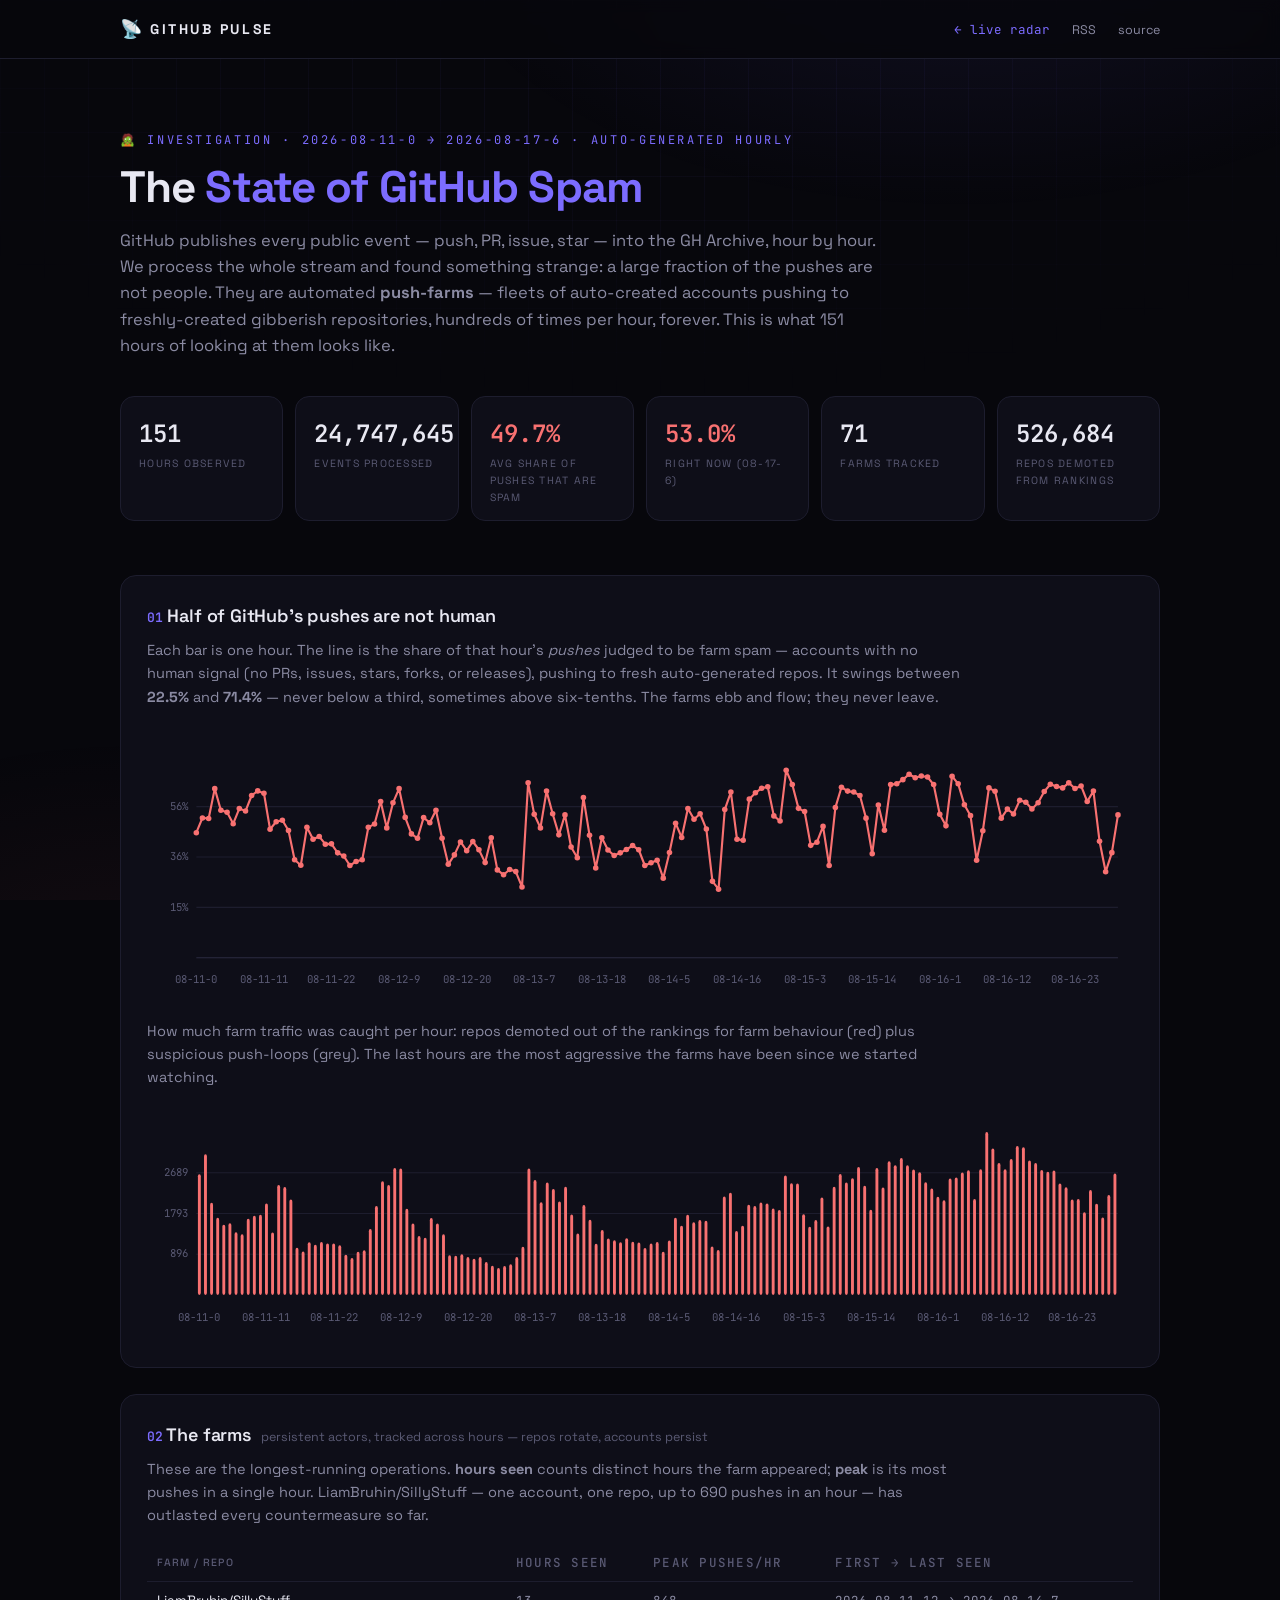
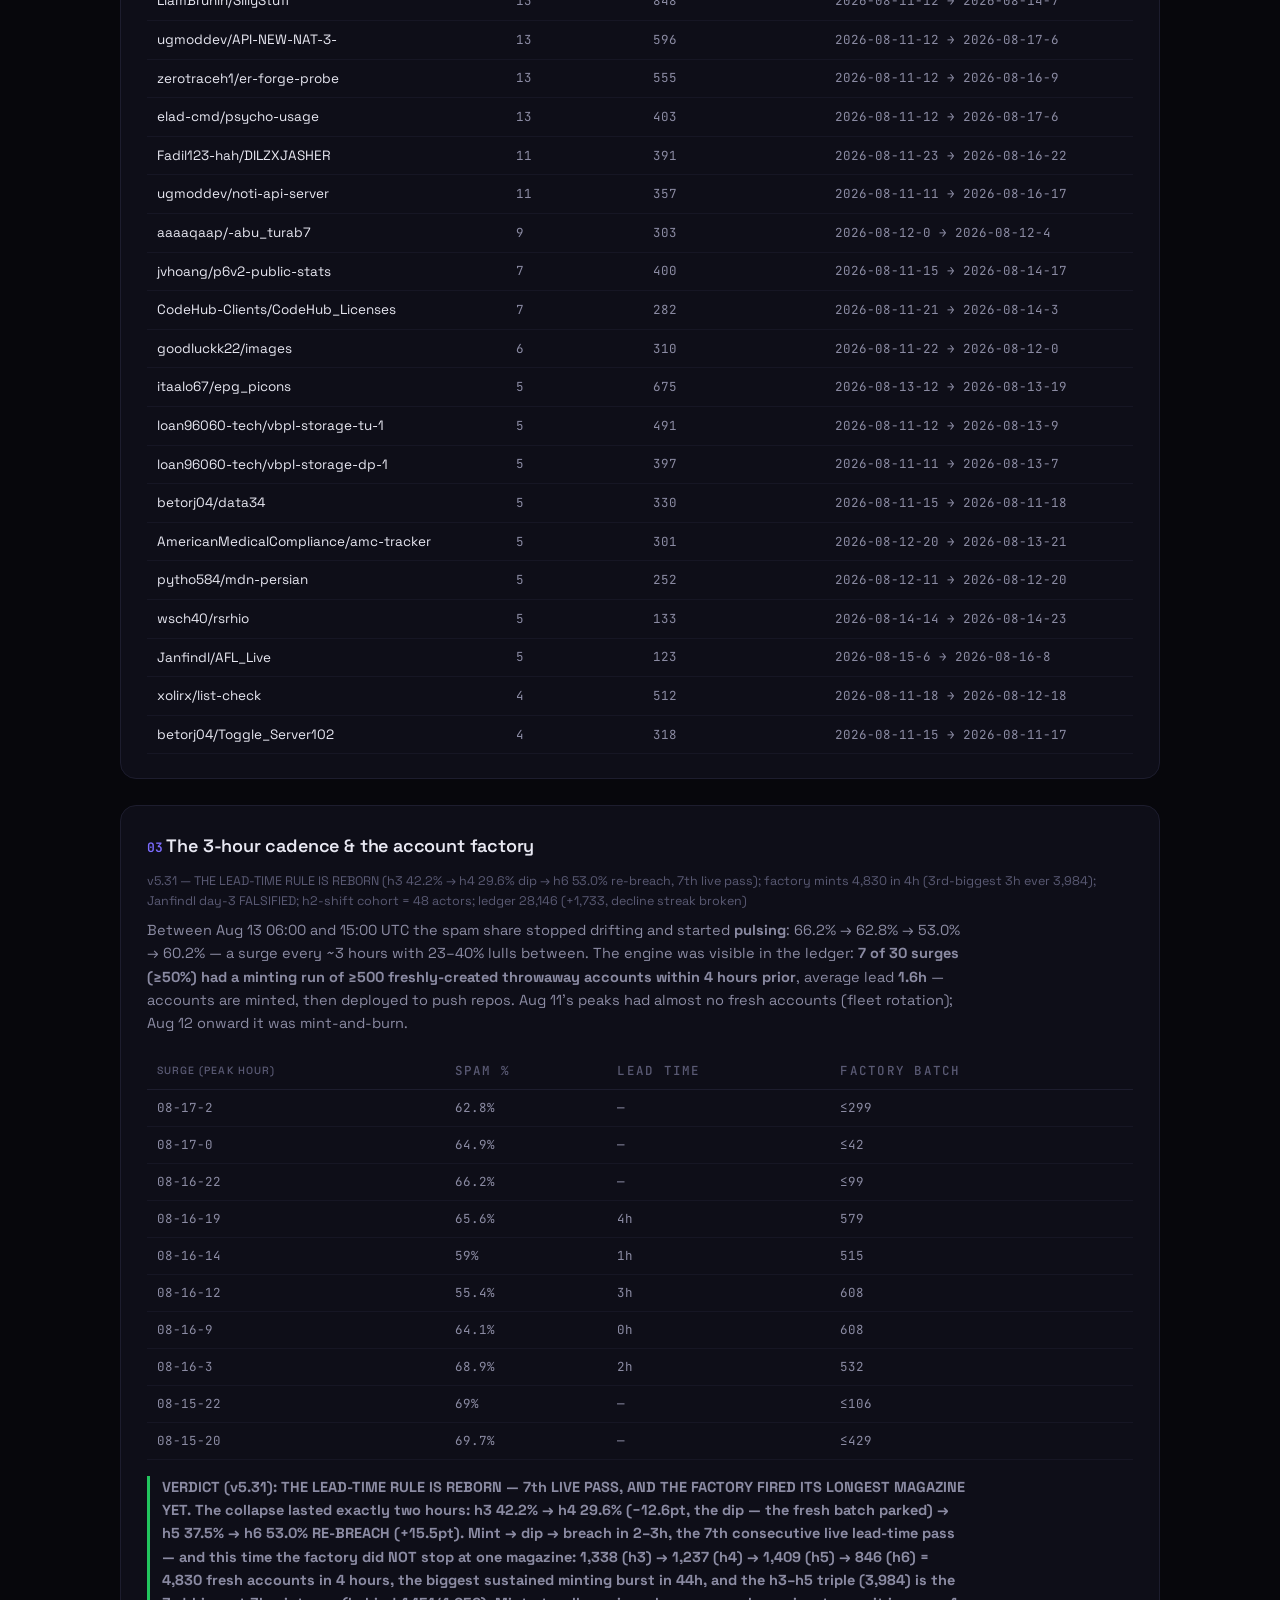
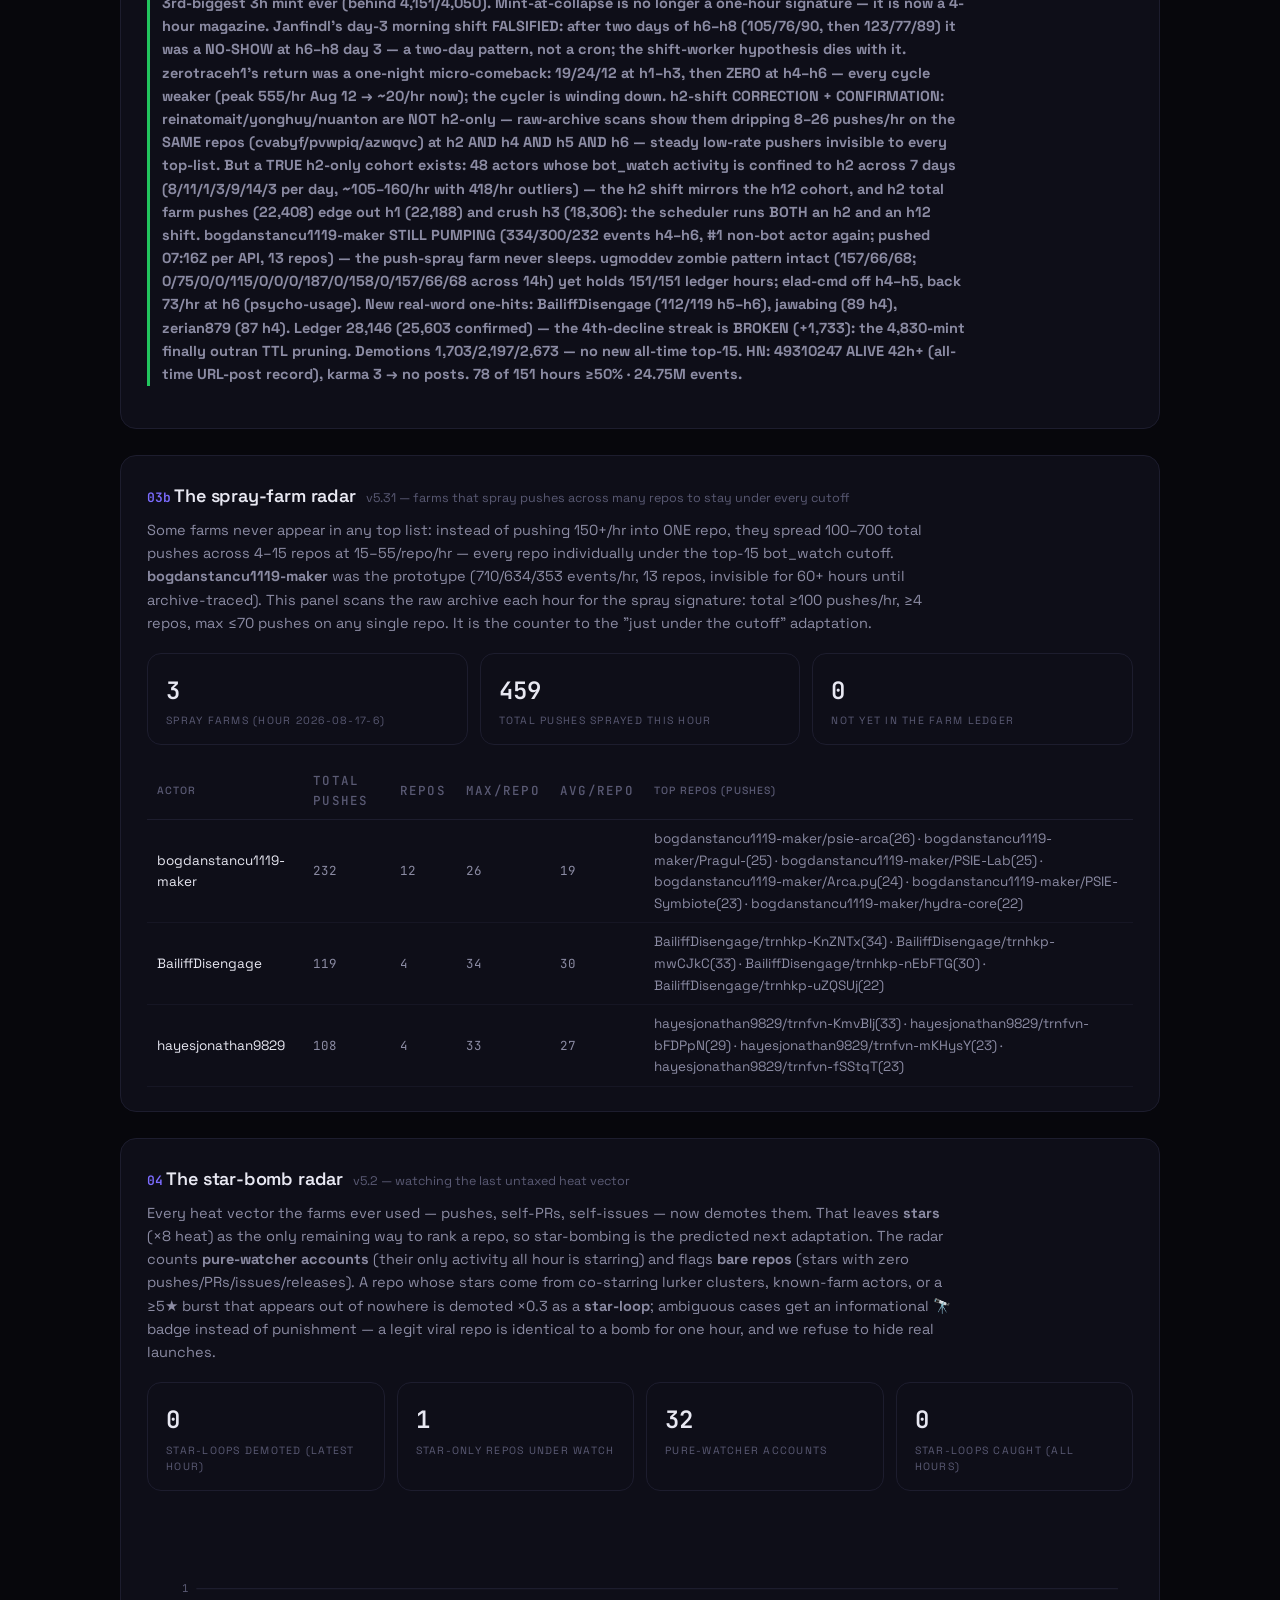
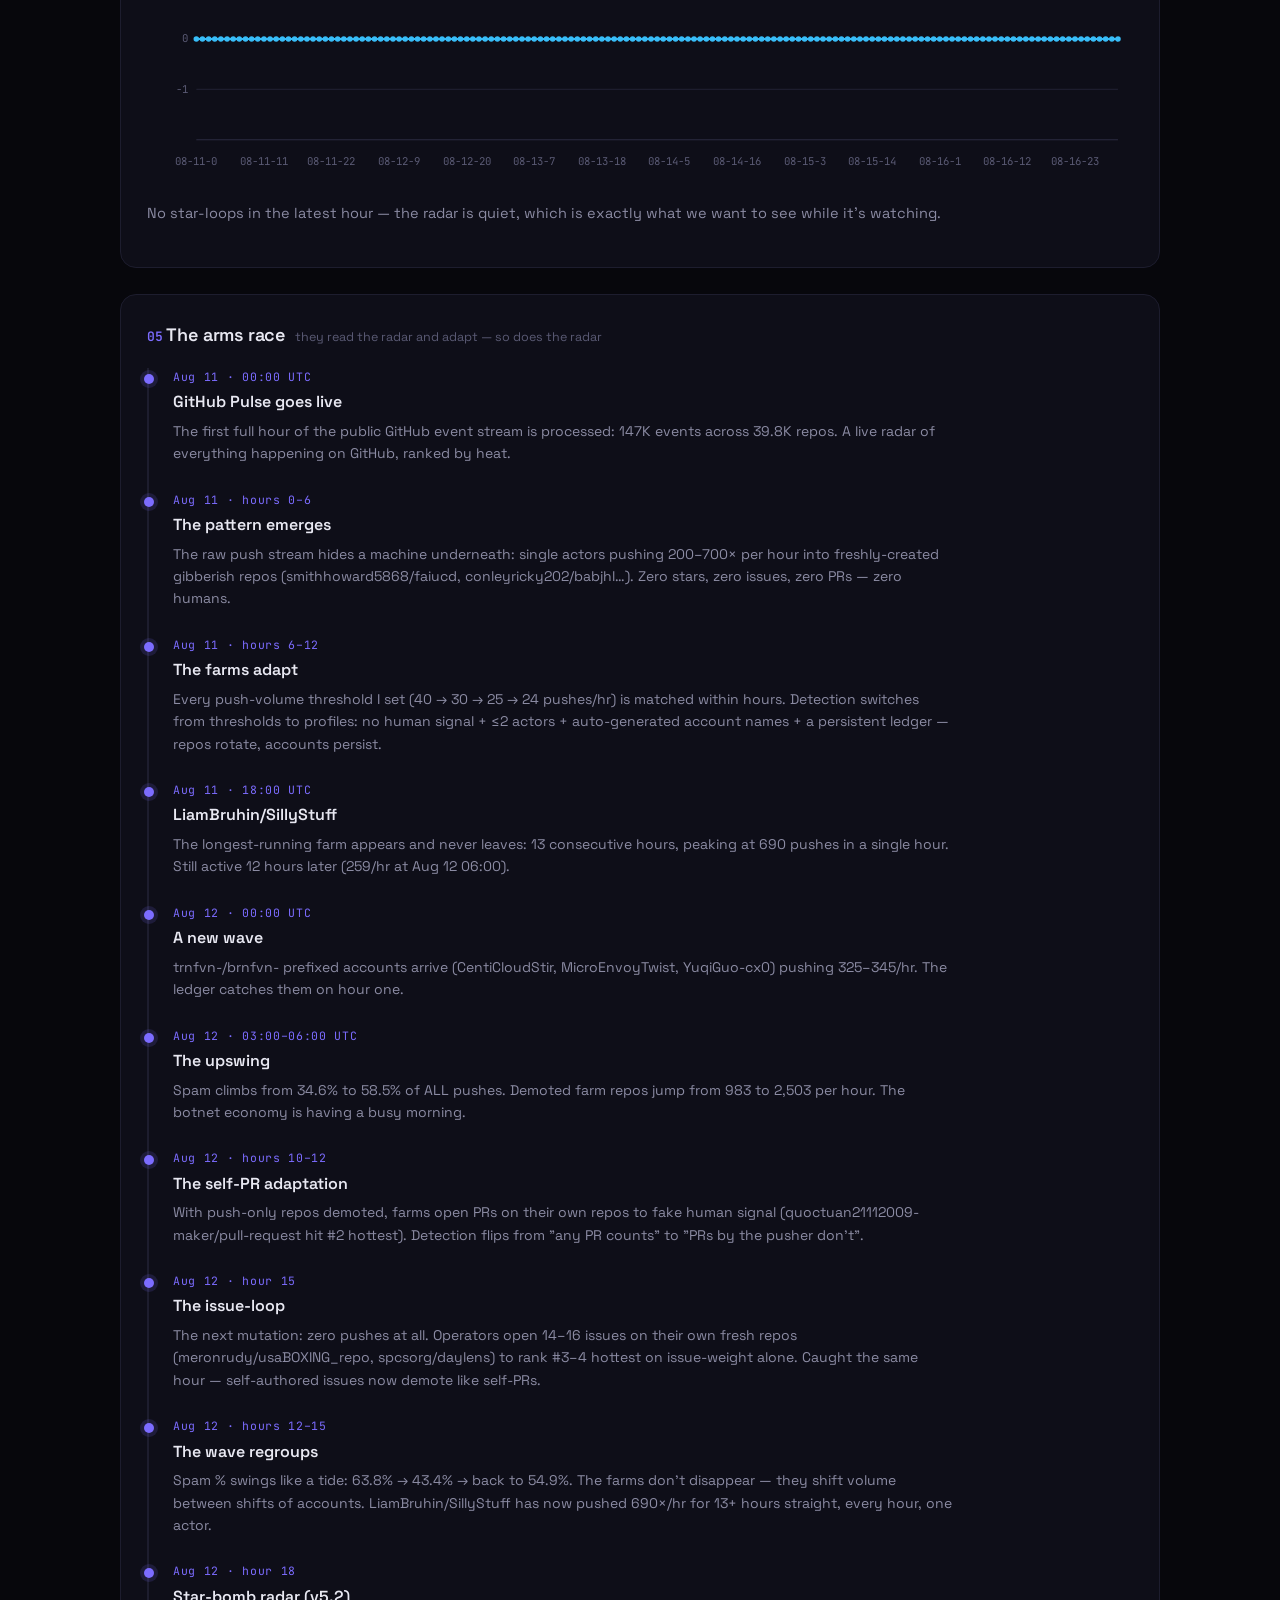
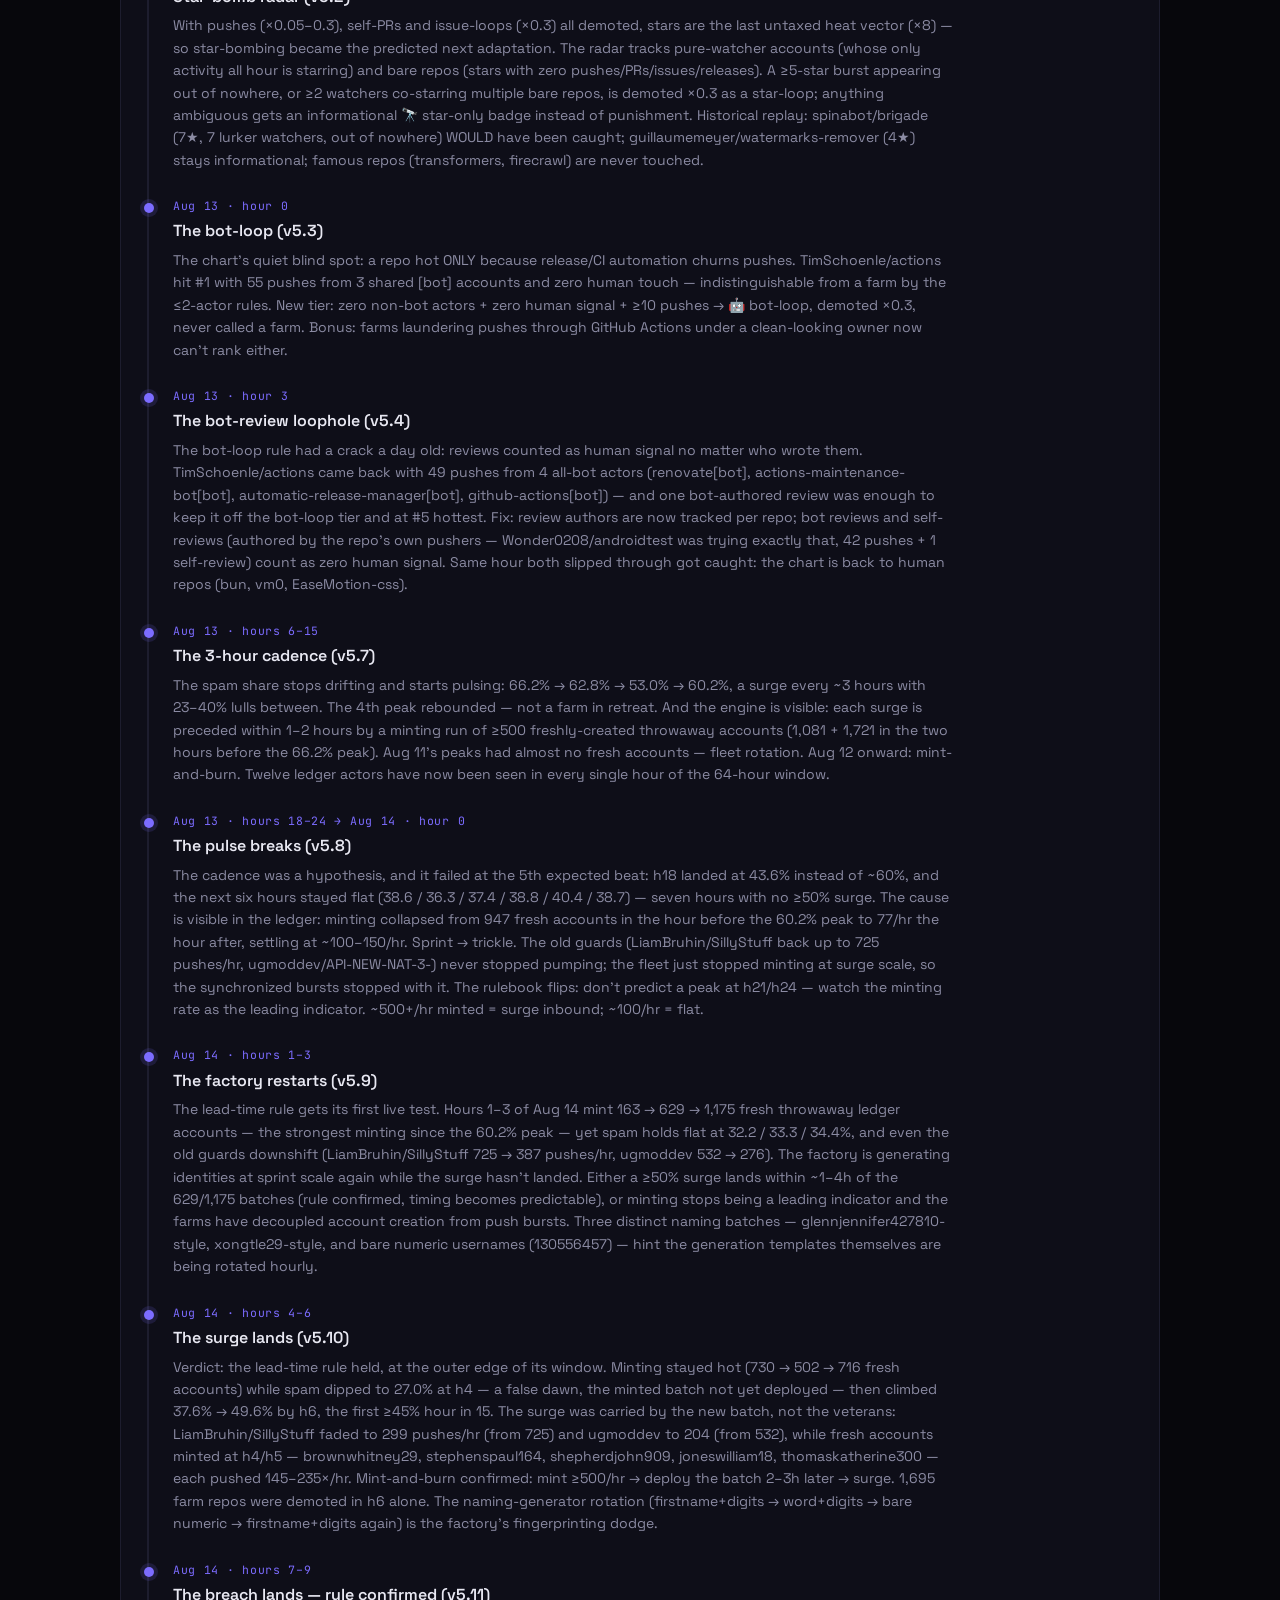
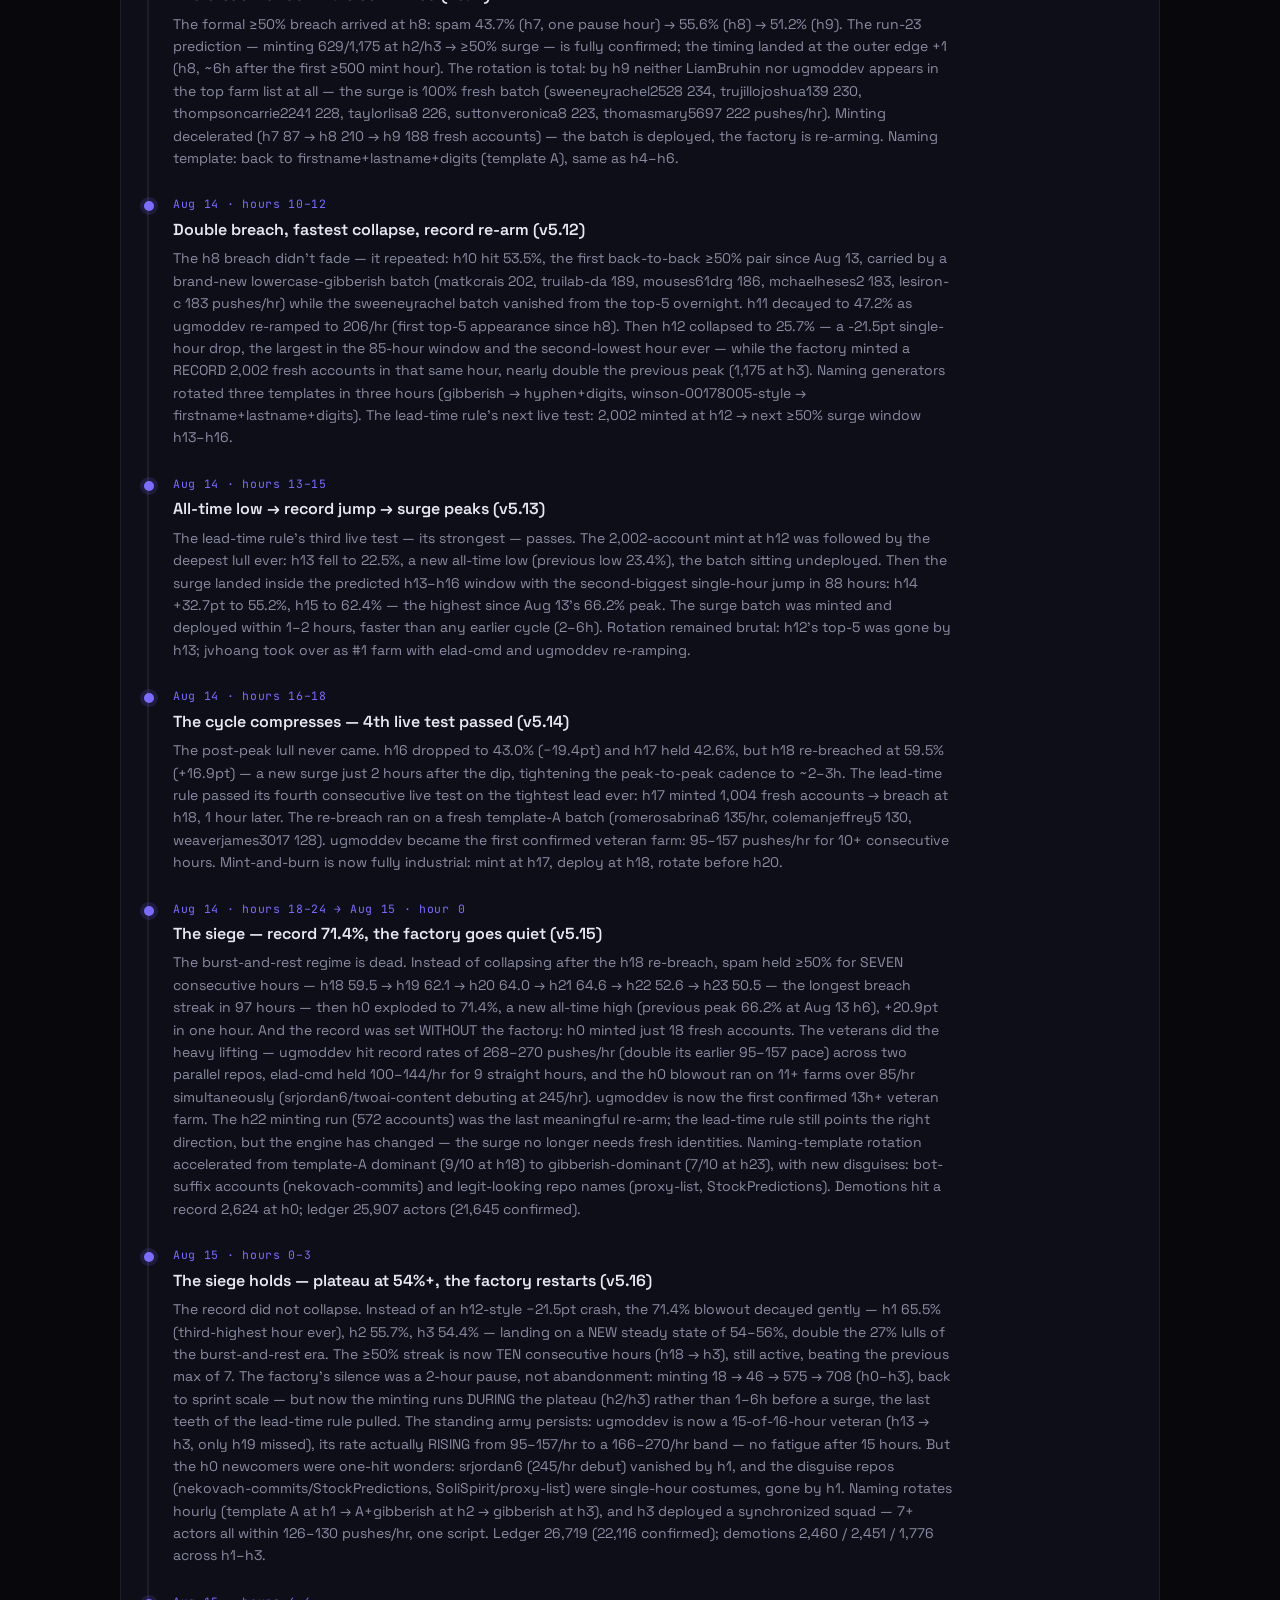
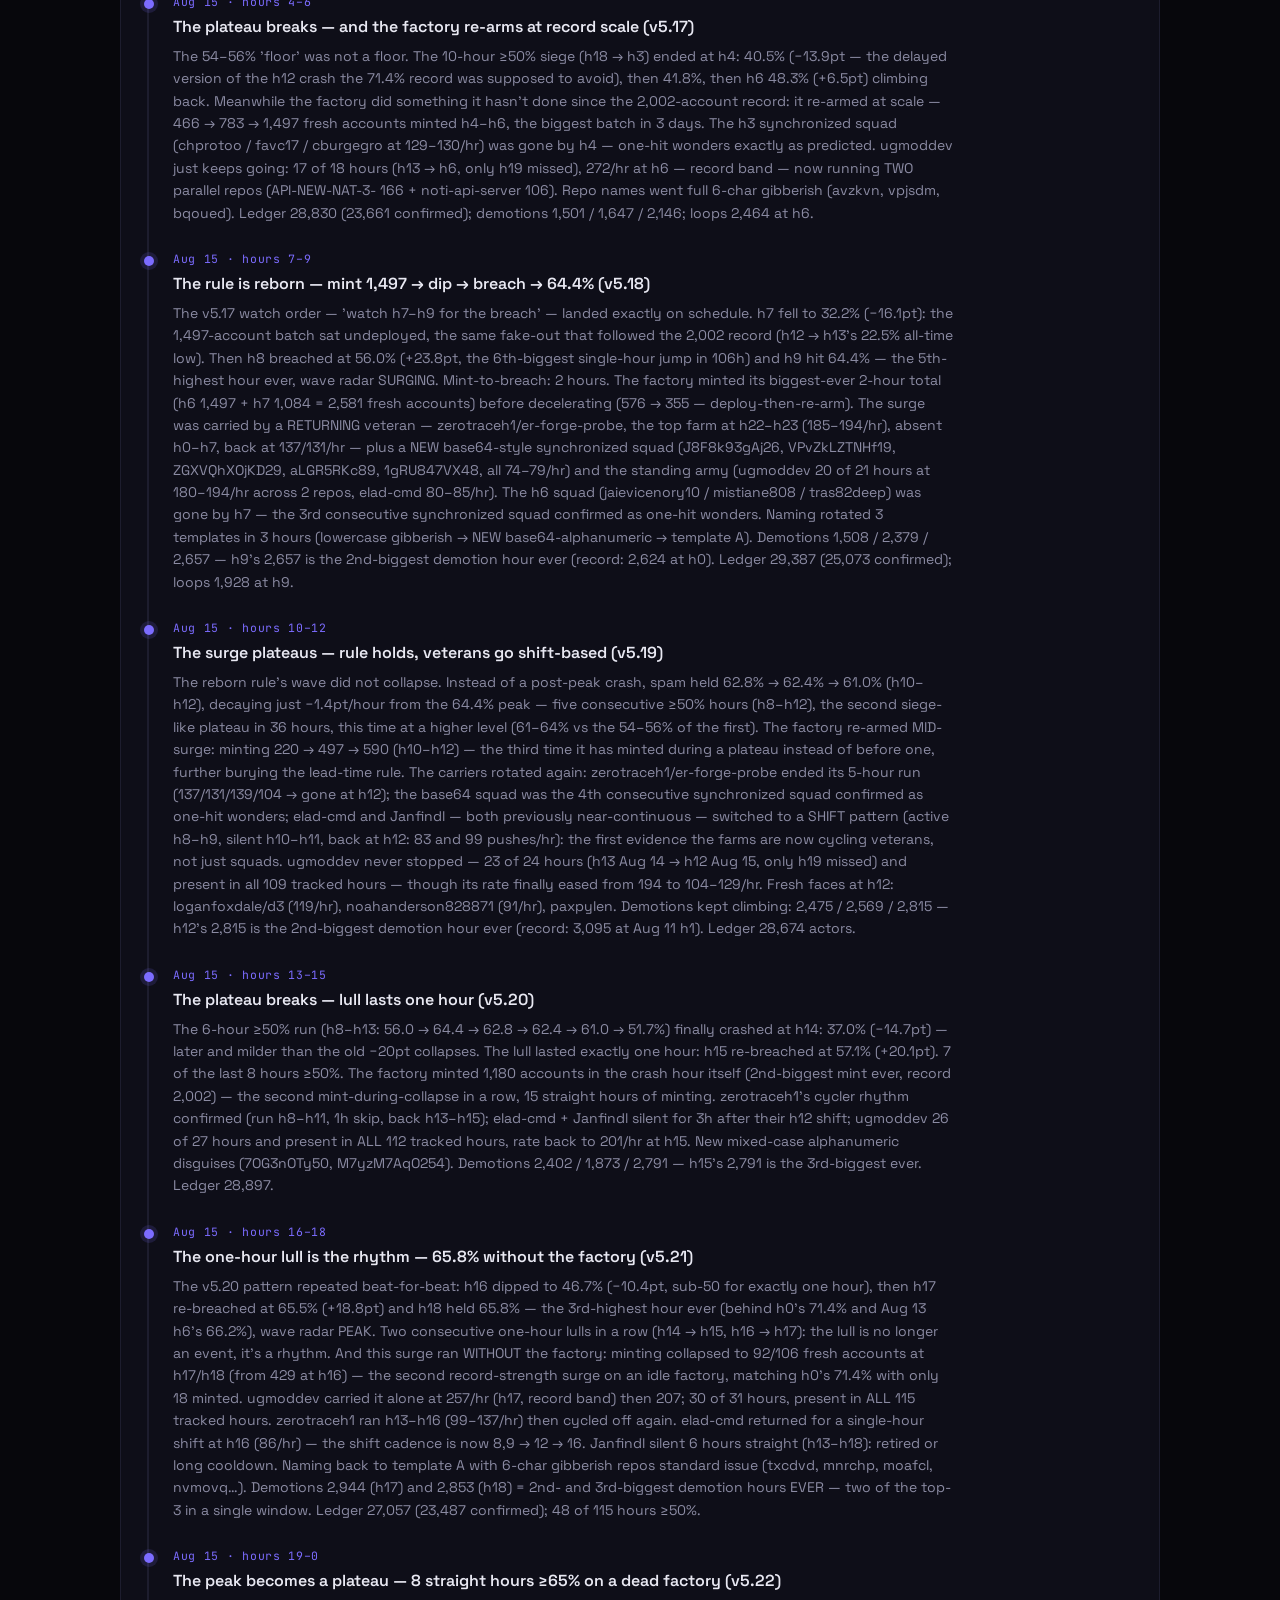
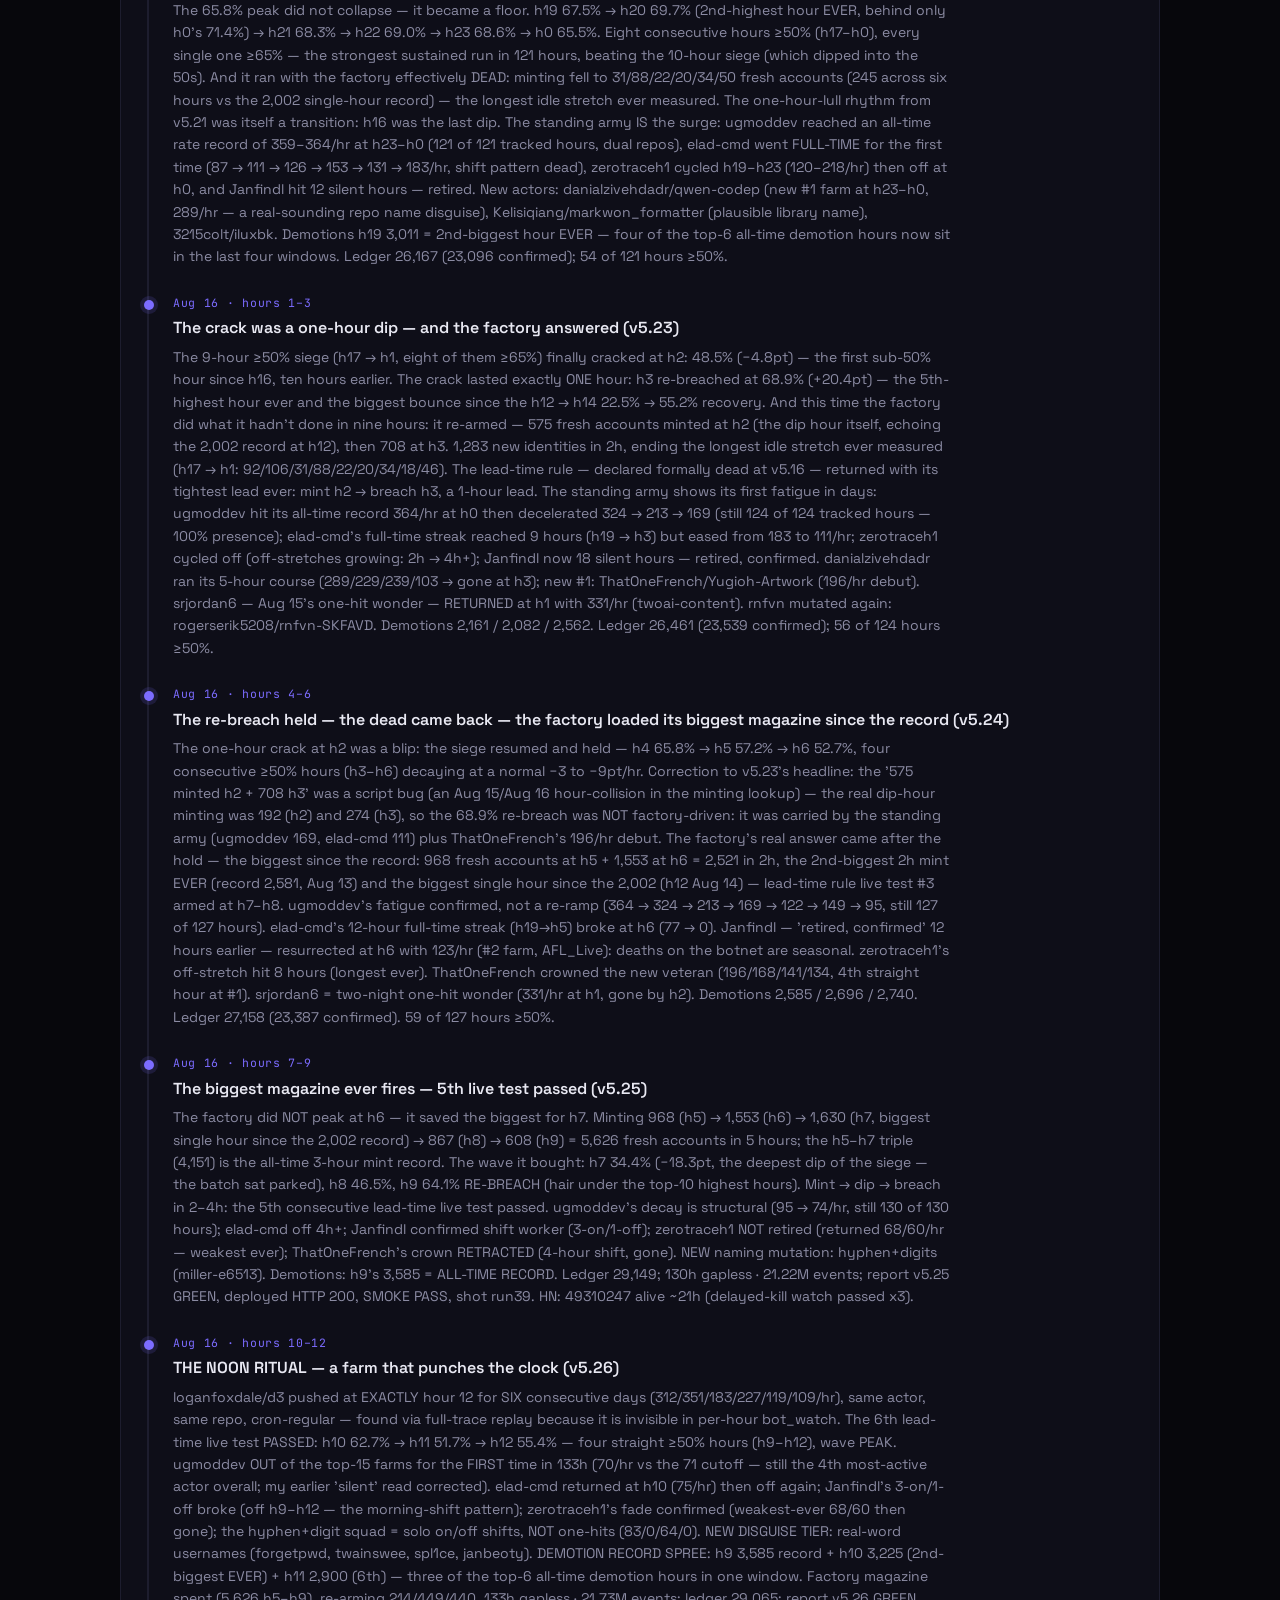
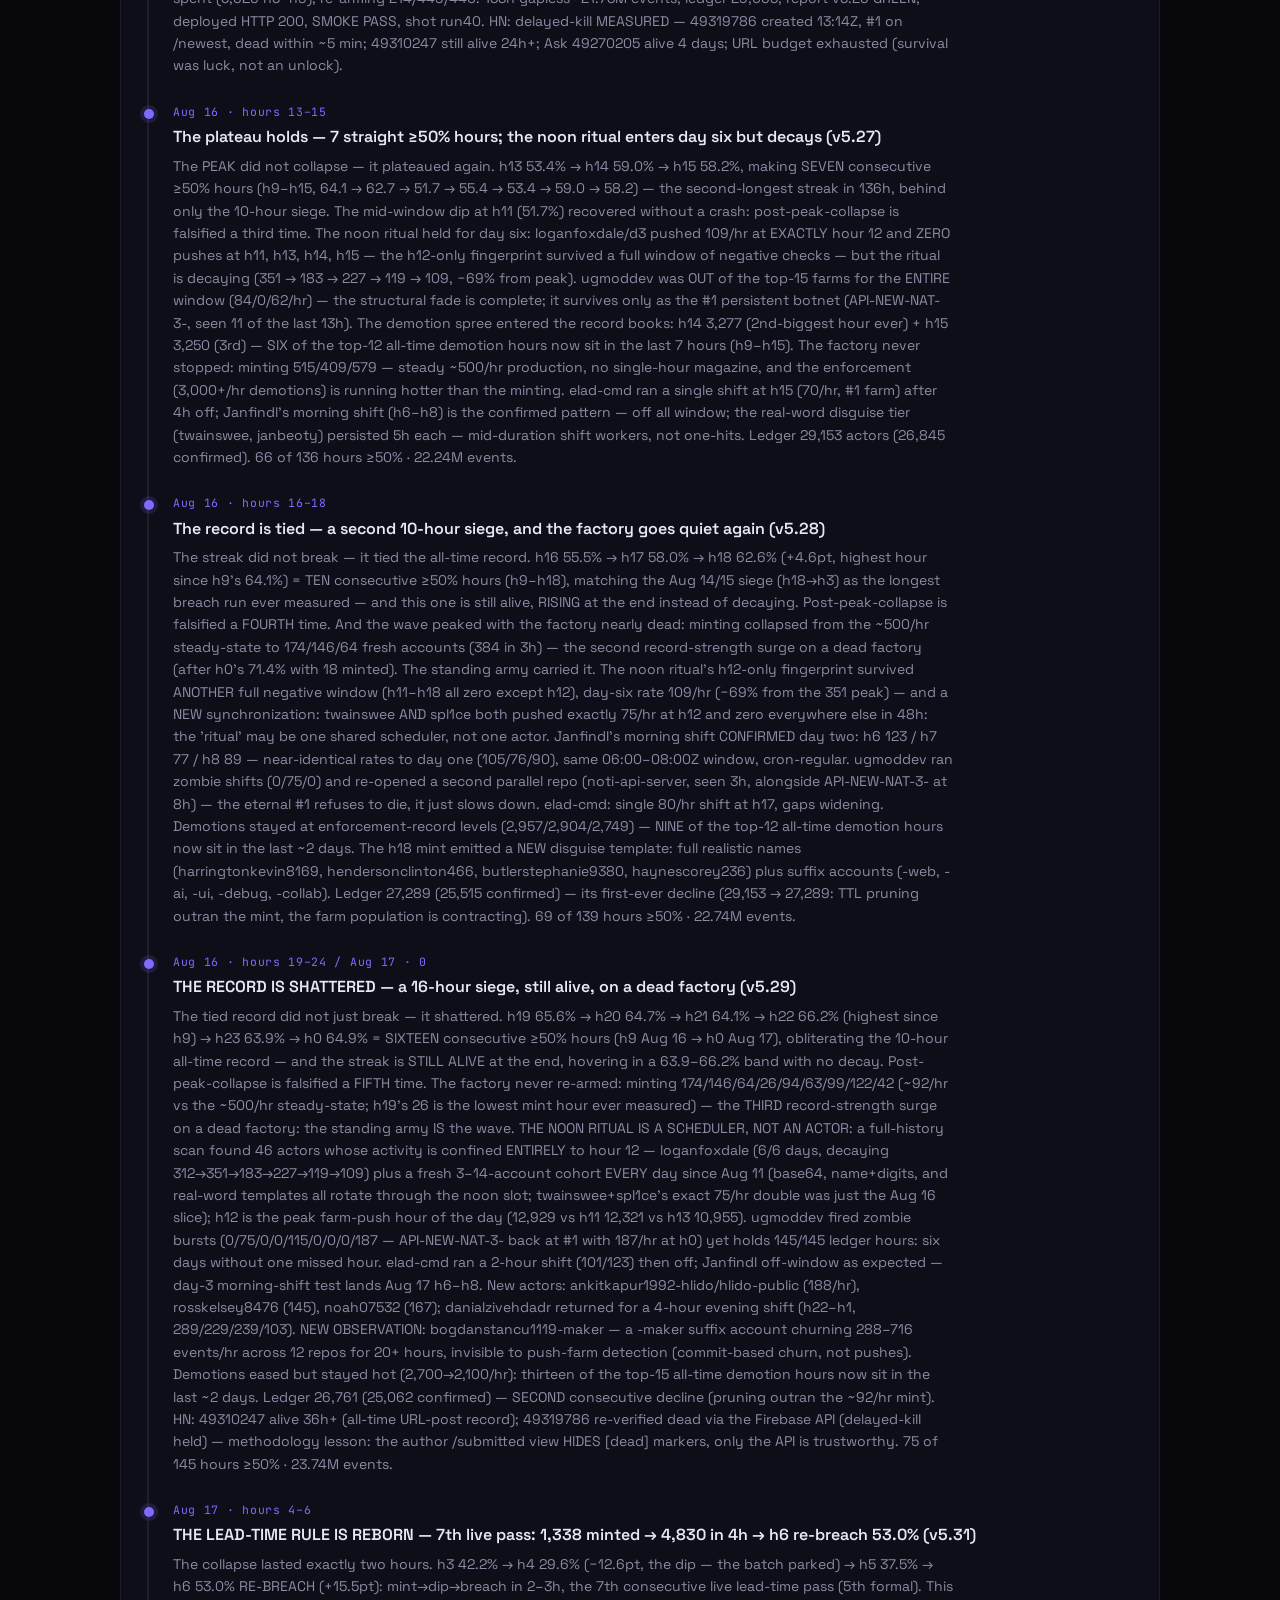
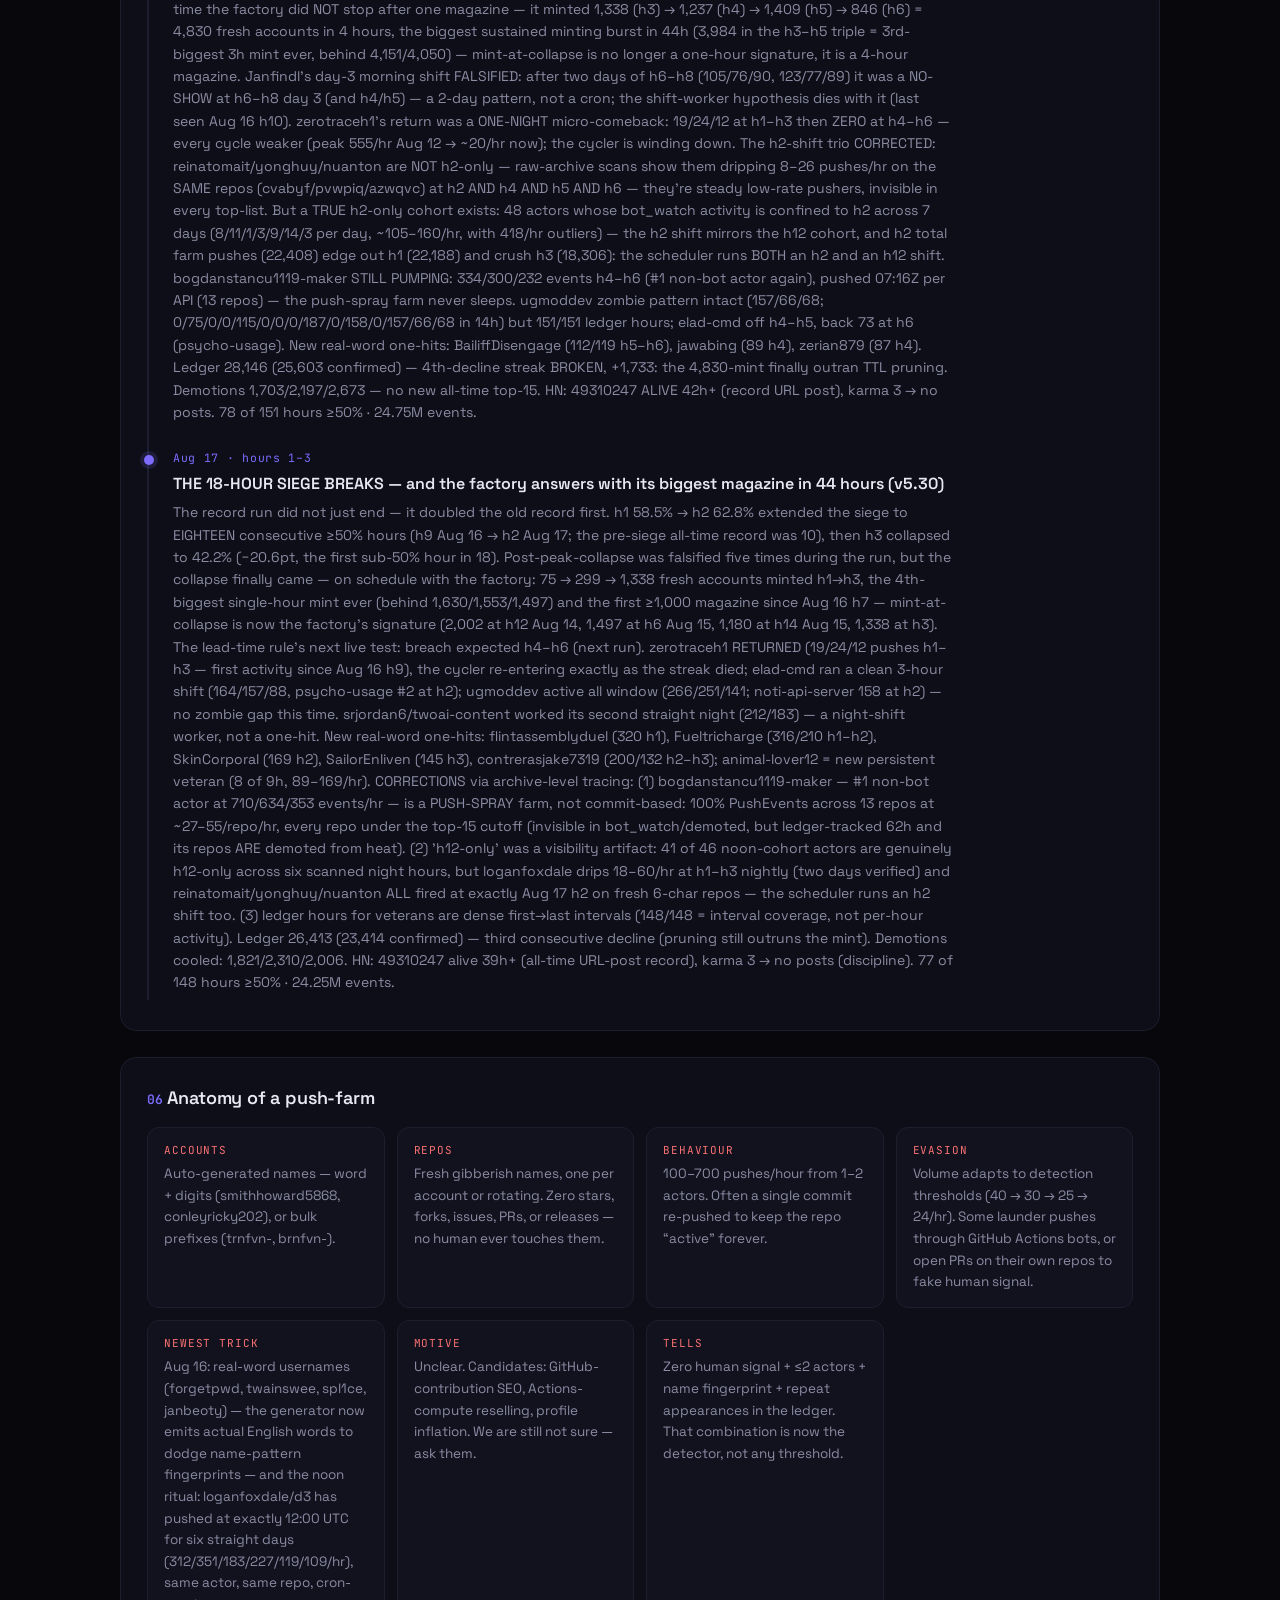
==== commit 68cbeb35: "v5.31: add spray-farm radar (03b) - archive scan flags actors with total>=100 pushes/hr spread acros" ====
--- a/site/report.html
+++ b/site/report.html
@@ -65,6 +65,7 @@
 .tl-item .when{font-family:var(--mono);font-size:11.5px;color:var(--accent);letter-spacing:.06em}
 .tl-item h3{font-size:16px;font-weight:600;margin:3px 0 5px}
 .tl-item p{color:var(--dim);font-size:14px;max-width:780px}
+.badge-new{font-size:.72em;color:#fbbf24;border:1px solid #fbbf24;border-radius:8px;padding:1px 6px;margin-left:4px;font-weight:700}
 .anatomy{display:grid;grid-template-columns:repeat(auto-fit,minmax(220px,1fr));gap:12px;margin-top:14px}
 .an{background:var(--panel2);border:1px solid var(--border);border-radius:12px;padding:14px 16px}
 .an .k{font-family:var(--mono);font-size:11px;color:var(--red);letter-spacing:.08em;text-transform:uppercase}
@@ -135,6 +136,20 @@
       <tr><td class="mono">08-17-2</td><td class="mono">62.8%</td><td class="mono">—</td><td class="mono">≤299</td></tr><tr><td class="mono">08-17-0</td><td class="mono">64.9%</td><td class="mono">—</td><td class="mono">≤42</td></tr><tr><td class="mono">08-16-22</td><td class="mono">66.2%</td><td class="mono">—</td><td class="mono">≤99</td></tr><tr><td class="mono">08-16-19</td><td class="mono">65.6%</td><td class="mono">4h</td><td class="mono">579</td></tr><tr><td class="mono">08-16-14</td><td class="mono">59%</td><td class="mono">1h</td><td class="mono">515</td></tr><tr><td class="mono">08-16-12</td><td class="mono">55.4%</td><td class="mono">3h</td><td class="mono">608</td></tr><tr><td class="mono">08-16-9</td><td class="mono">64.1%</td><td class="mono">0h</td><td class="mono">608</td></tr><tr><td class="mono">08-16-3</td><td class="mono">68.9%</td><td class="mono">2h</td><td class="mono">532</td></tr><tr><td class="mono">08-15-22</td><td class="mono">69%</td><td class="mono">—</td><td class="mono">≤106</td></tr><tr><td class="mono">08-15-20</td><td class="mono">69.7%</td><td class="mono">—</td><td class="mono">≤429</td></tr>
     </table>
     <div class="lede" style="margin-top:16px;border-left:3px solid #22c55e;padding-left:12px"><b>VERDICT (v5.31): THE LEAD-TIME RULE IS REBORN — 7th LIVE PASS, AND THE FACTORY FIRED ITS LONGEST MAGAZINE YET. The collapse lasted exactly two hours: h3 42.2% → h4 29.6% (−12.6pt, the dip — the fresh batch parked) → h5 37.5% → h6 53.0% RE-BREACH (+15.5pt). Mint → dip → breach in 2–3h, the 7th consecutive live lead-time pass — and this time the factory did NOT stop at one magazine: 1,338 (h3) → 1,237 (h4) → 1,409 (h5) → 846 (h6) = <b>4,830 fresh accounts in 4 hours</b>, the biggest sustained minting burst in 44h, and the h3–h5 triple (3,984) is the 3rd-biggest 3h mint ever (behind 4,151/4,050). Mint-at-collapse is no longer a one-hour signature — it is now a 4-hour magazine. <b>Janfindl's day-3 morning shift FALSIFIED</b>: after two days of h6–h8 (105/76/90, then 123/77/89) it was a NO-SHOW at h6–h8 day 3 — a two-day pattern, not a cron; the shift-worker hypothesis dies with it. <b>zerotraceh1's return was a one-night micro-comeback</b>: 19/24/12 at h1–h3, then ZERO at h4–h6 — every cycle weaker (peak 555/hr Aug 12 → ~20/hr now); the cycler is winding down. <b>h2-shift CORRECTION + CONFIRMATION:</b> reinatomait/yonghuy/nuanton are NOT h2-only — raw-archive scans show them dripping 8–26 pushes/hr on the SAME repos (cvabyf/pvwpiq/azwqvc) at h2 AND h4 AND h5 AND h6 — steady low-rate pushers invisible to every top-list. But a TRUE h2-only cohort exists: <b>48 actors whose bot_watch activity is confined to h2 across 7 days</b> (8/11/1/3/9/14/3 per day, ~105–160/hr with 418/hr outliers) — the h2 shift mirrors the h12 cohort, and h2 total farm pushes (22,408) edge out h1 (22,188) and crush h3 (18,306): the scheduler runs BOTH an h2 and an h12 shift. bogdanstancu1119-maker STILL PUMPING (334/300/232 events h4–h6, #1 non-bot actor again; pushed 07:16Z per API, 13 repos) — the push-spray farm never sleeps. ugmoddev zombie pattern intact (157/66/68; 0/75/0/0/115/0/0/0/187/0/158/0/157/66/68 across 14h) yet holds 151/151 ledger hours; elad-cmd off h4–h5, back 73/hr at h6 (psycho-usage). New real-word one-hits: BailiffDisengage (112/119 h5–h6), jawabing (89 h4), zerian879 (87 h4). <b>Ledger 28,146 (25,603 confirmed) — the 4th-decline streak is BROKEN (+1,733)</b>: the 4,830-mint finally outran TTL pruning. Demotions 1,703/2,197/2,673 — no new all-time top-15. HN: 49310247 ALIVE 42h+ (all-time URL-post record), karma 3 → no posts. 78 of 151 hours ≥50% · 24.75M events.</b></div>
+  </section>
+
+  <section class="panel">
+    <div class="panel-head"><h2><span class="h-num">03b</span> The spray-farm radar</h2><span class="panel-sub">v5.31 — farms that spray pushes across many repos to stay under every cutoff</span></div>
+    <div class="lede">Some farms never appear in any top list: instead of pushing 150+/hr into ONE repo, they spread 100–700 total pushes across 4–15 repos at 15–55/repo/hr — every repo individually under the top-15 bot_watch cutoff. <b>bogdanstancu1119-maker</b> was the prototype (710/634/353 events/hr, 13 repos, invisible for 60+ hours until archive-traced). This panel scans the raw archive each hour for the spray signature: total ≥100 pushes/hr, ≥4 repos, max ≤70 pushes on any single repo. It is the counter to the "just under the cutoff" adaptation.</div>
+    <div class="stats" style="margin:18px 0">
+      <div class="stat"><div class="stat-num">3</div><div class="stat-label">spray farms (hour 2026-08-17-6)</div></div>
+      <div class="stat"><div class="stat-num">459</div><div class="stat-label">total pushes sprayed this hour</div></div>
+      <div class="stat"><div class="stat-num">0</div><div class="stat-label">not yet in the farm ledger</div></div>
+    </div>
+    <table style="margin-top:14px">
+      <tr><th>actor</th><th class="mono">total pushes</th><th class="mono">repos</th><th class="mono">max/repo</th><th class="mono">avg/repo</th><th>top repos (pushes)</th></tr>
+      <tr><td><a href="https://github.com/bogdanstancu1119-maker" rel="noopener">bogdanstancu1119-maker</a></td><td class="mono">232</td><td class="mono">12</td><td class="mono">26</td><td class="mono">19</td><td class="dim">bogdanstancu1119-maker/psie-arca(26) · bogdanstancu1119-maker/Pragul-(25) · bogdanstancu1119-maker/PSIE-Lab(25) · bogdanstancu1119-maker/Arca.py(24) · bogdanstancu1119-maker/PSIE-Symbiote(23) · bogdanstancu1119-maker/hydra-core(22)</td></tr><tr><td><a href="https://github.com/BailiffDisengage" rel="noopener">BailiffDisengage</a></td><td class="mono">119</td><td class="mono">4</td><td class="mono">34</td><td class="mono">30</td><td class="dim">BailiffDisengage/trnhkp-KnZNTx(34) · BailiffDisengage/trnhkp-mwCJkC(33) · BailiffDisengage/trnhkp-nEbFTG(30) · BailiffDisengage/trnhkp-uZQSUj(22)</td></tr><tr><td><a href="https://github.com/hayesjonathan9829" rel="noopener">hayesjonathan9829</a></td><td class="mono">108</td><td class="mono">4</td><td class="mono">33</td><td class="mono">27</td><td class="dim">hayesjonathan9829/trnfvn-KmvBIj(33) · hayesjonathan9829/trnfvn-bFDPpN(29) · hayesjonathan9829/trnfvn-mKHysY(23) · hayesjonathan9829/trnfvn-fSStqT(23)</td></tr>
+    </table>
   </section>
 
   <section class="panel">
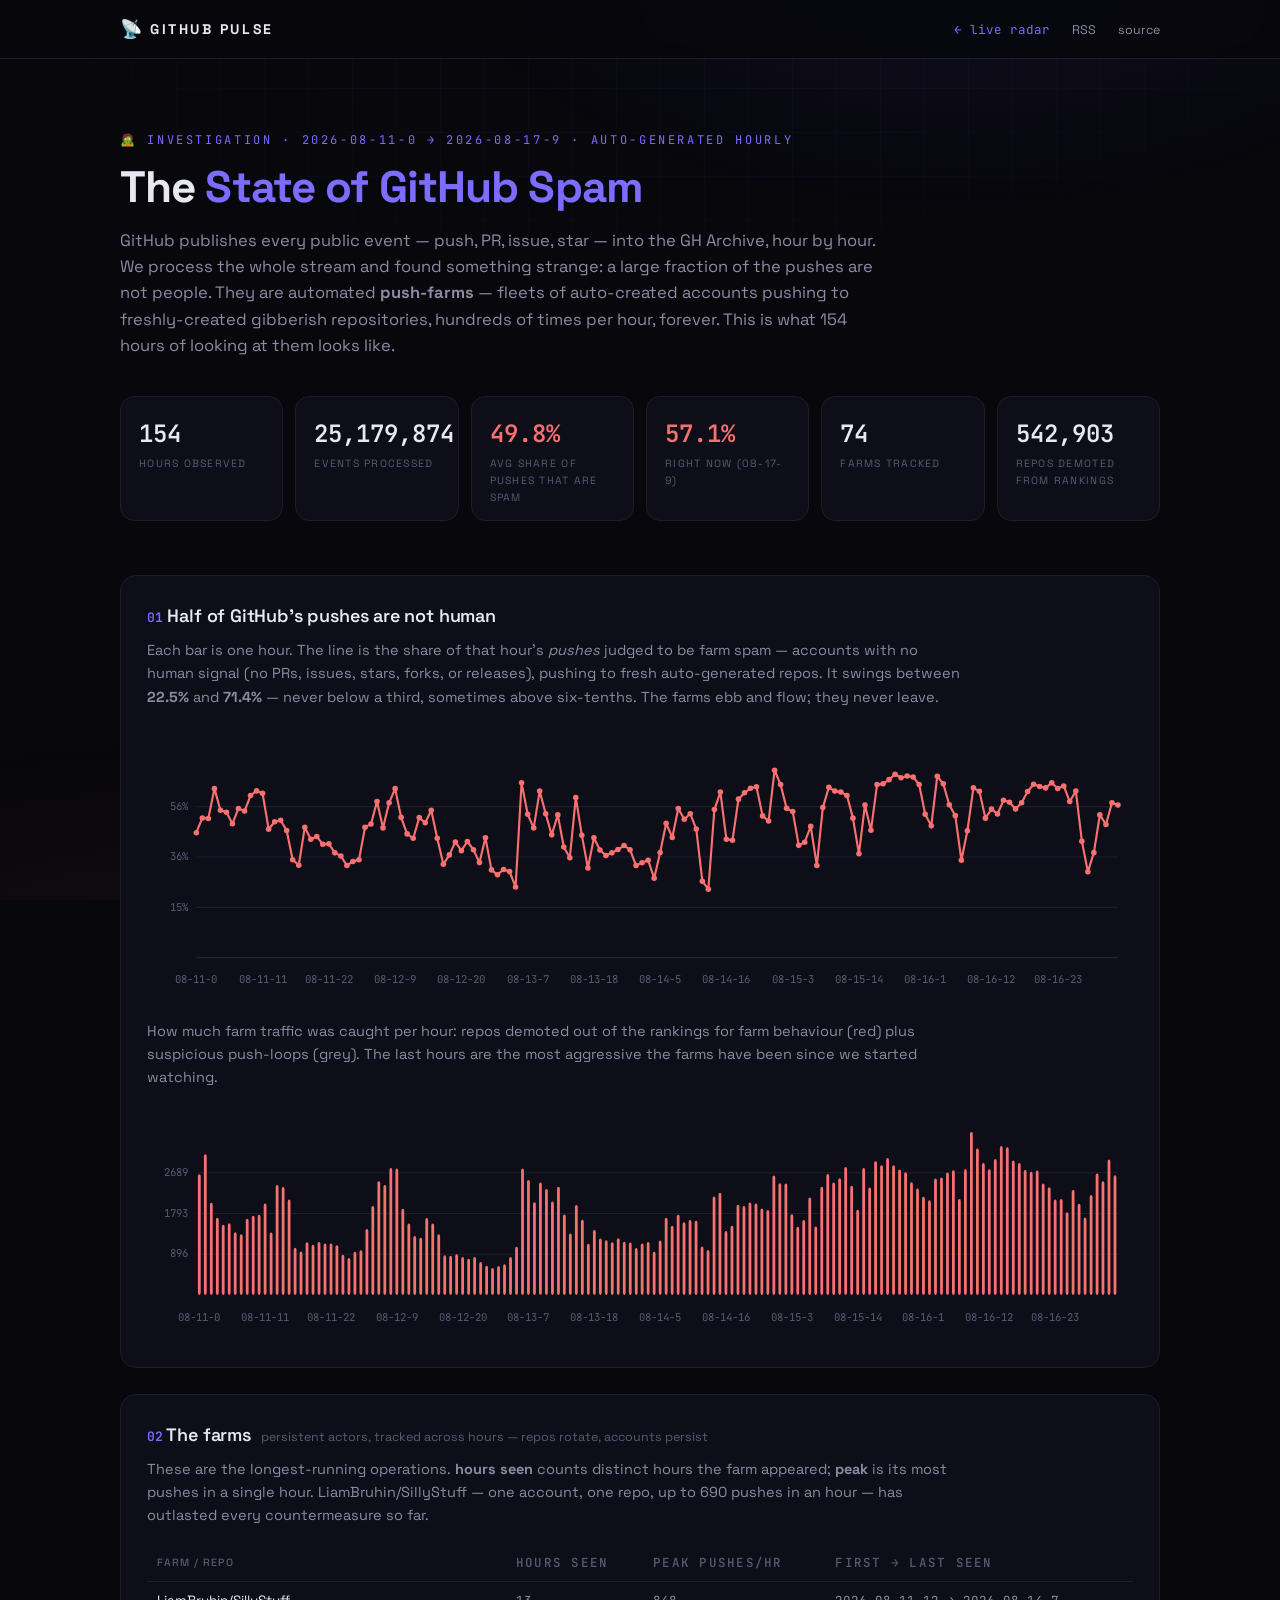
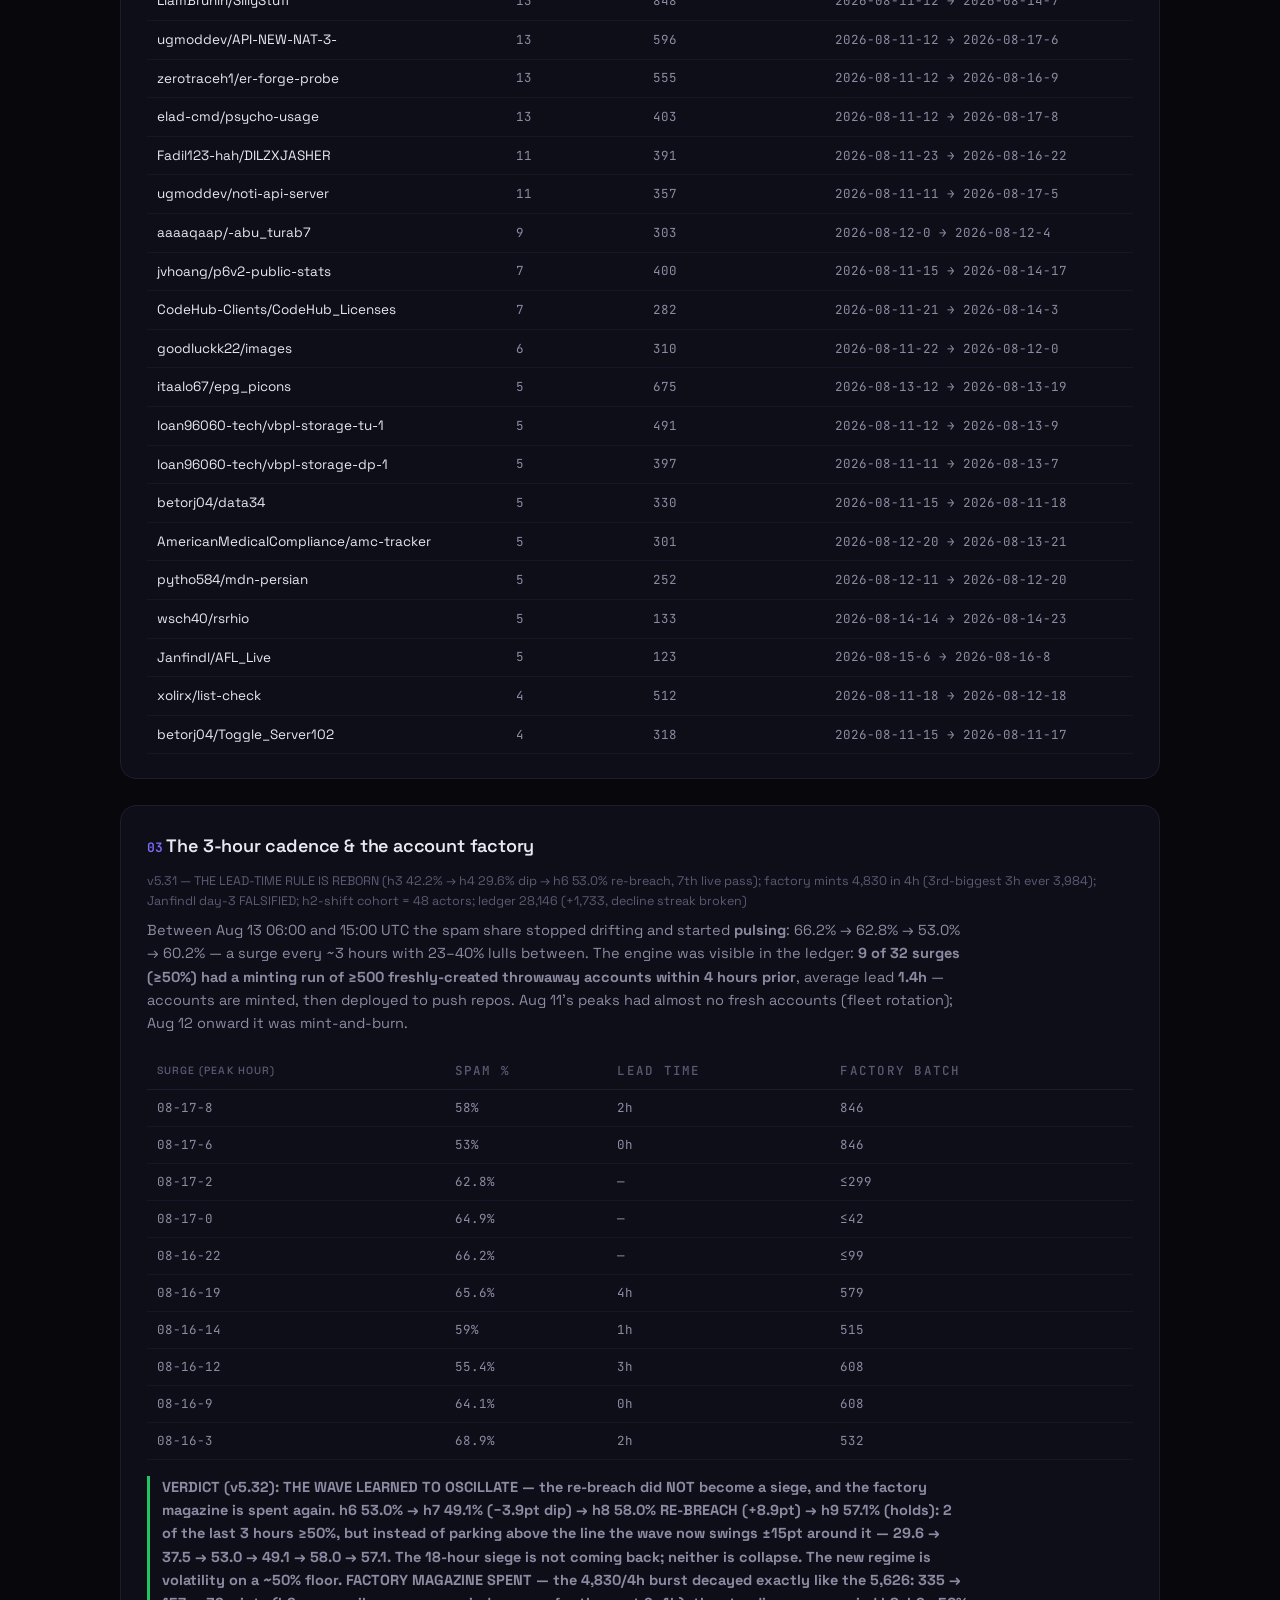
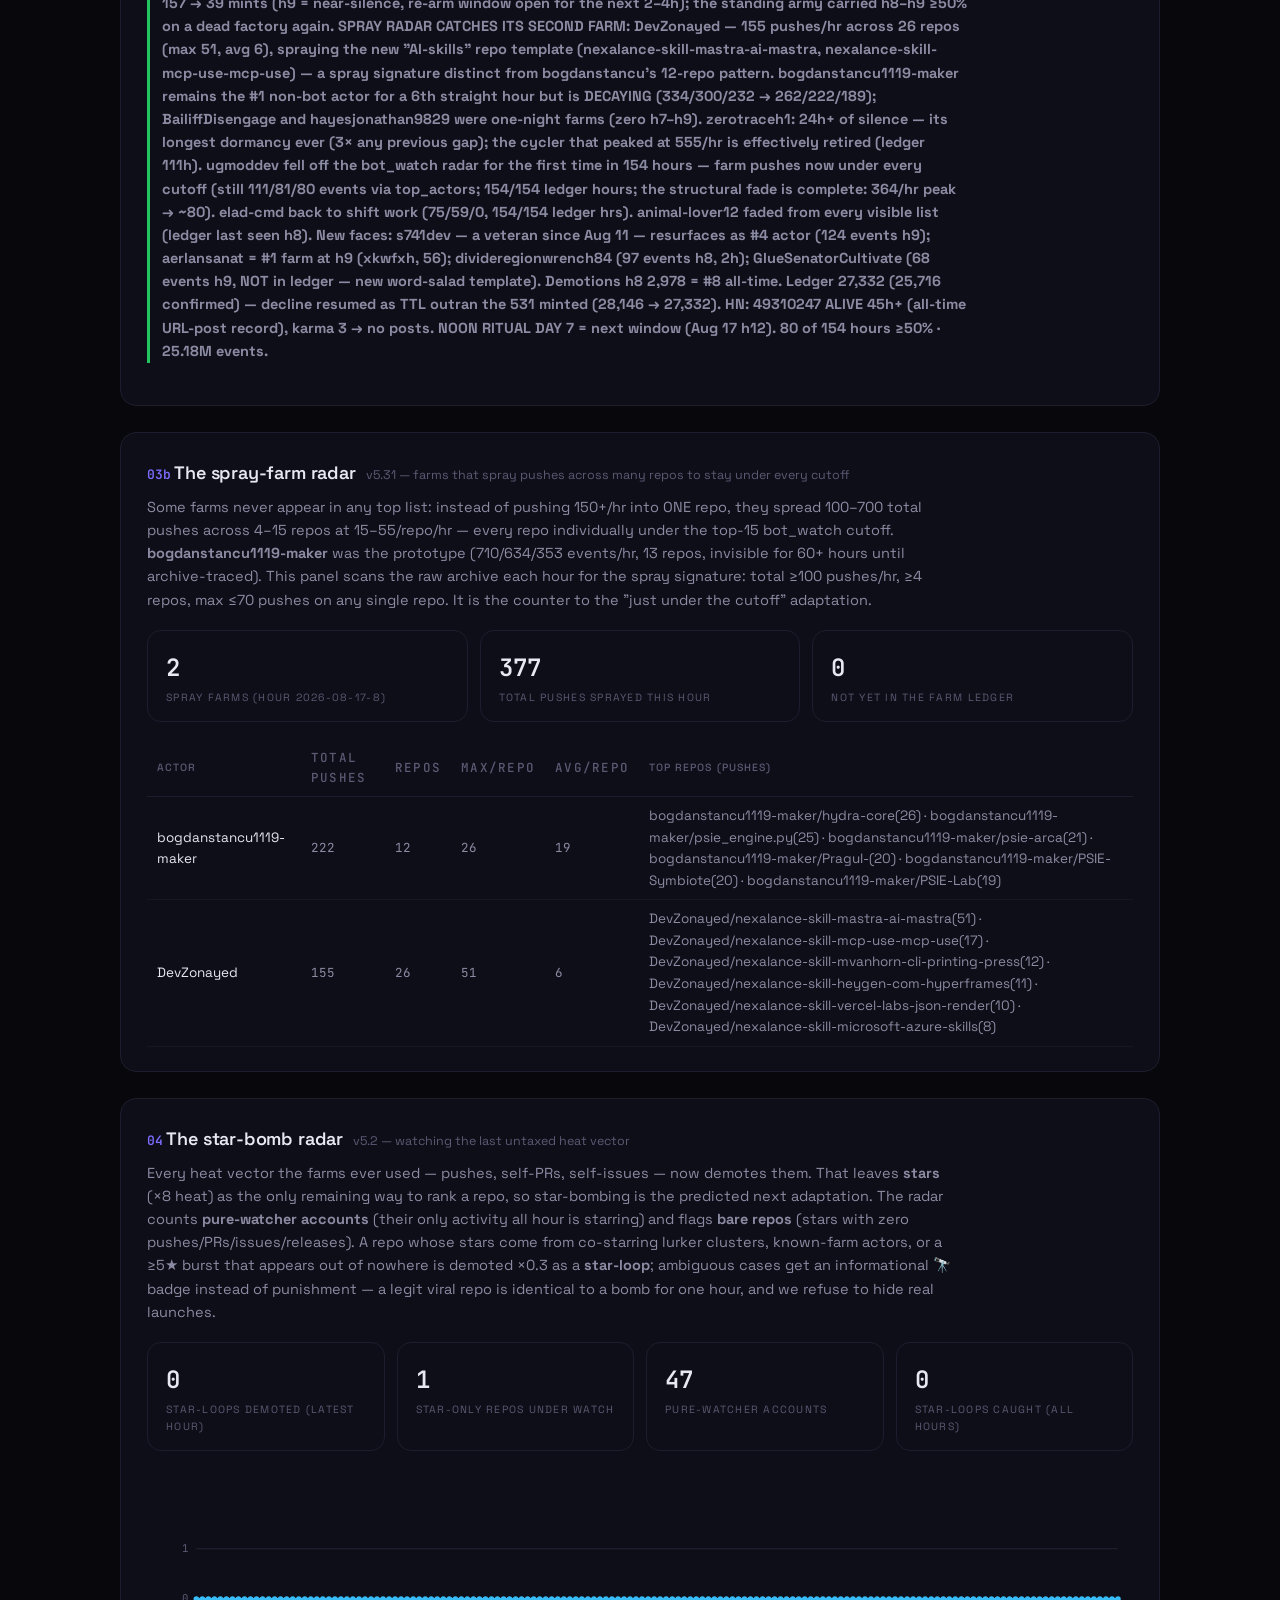
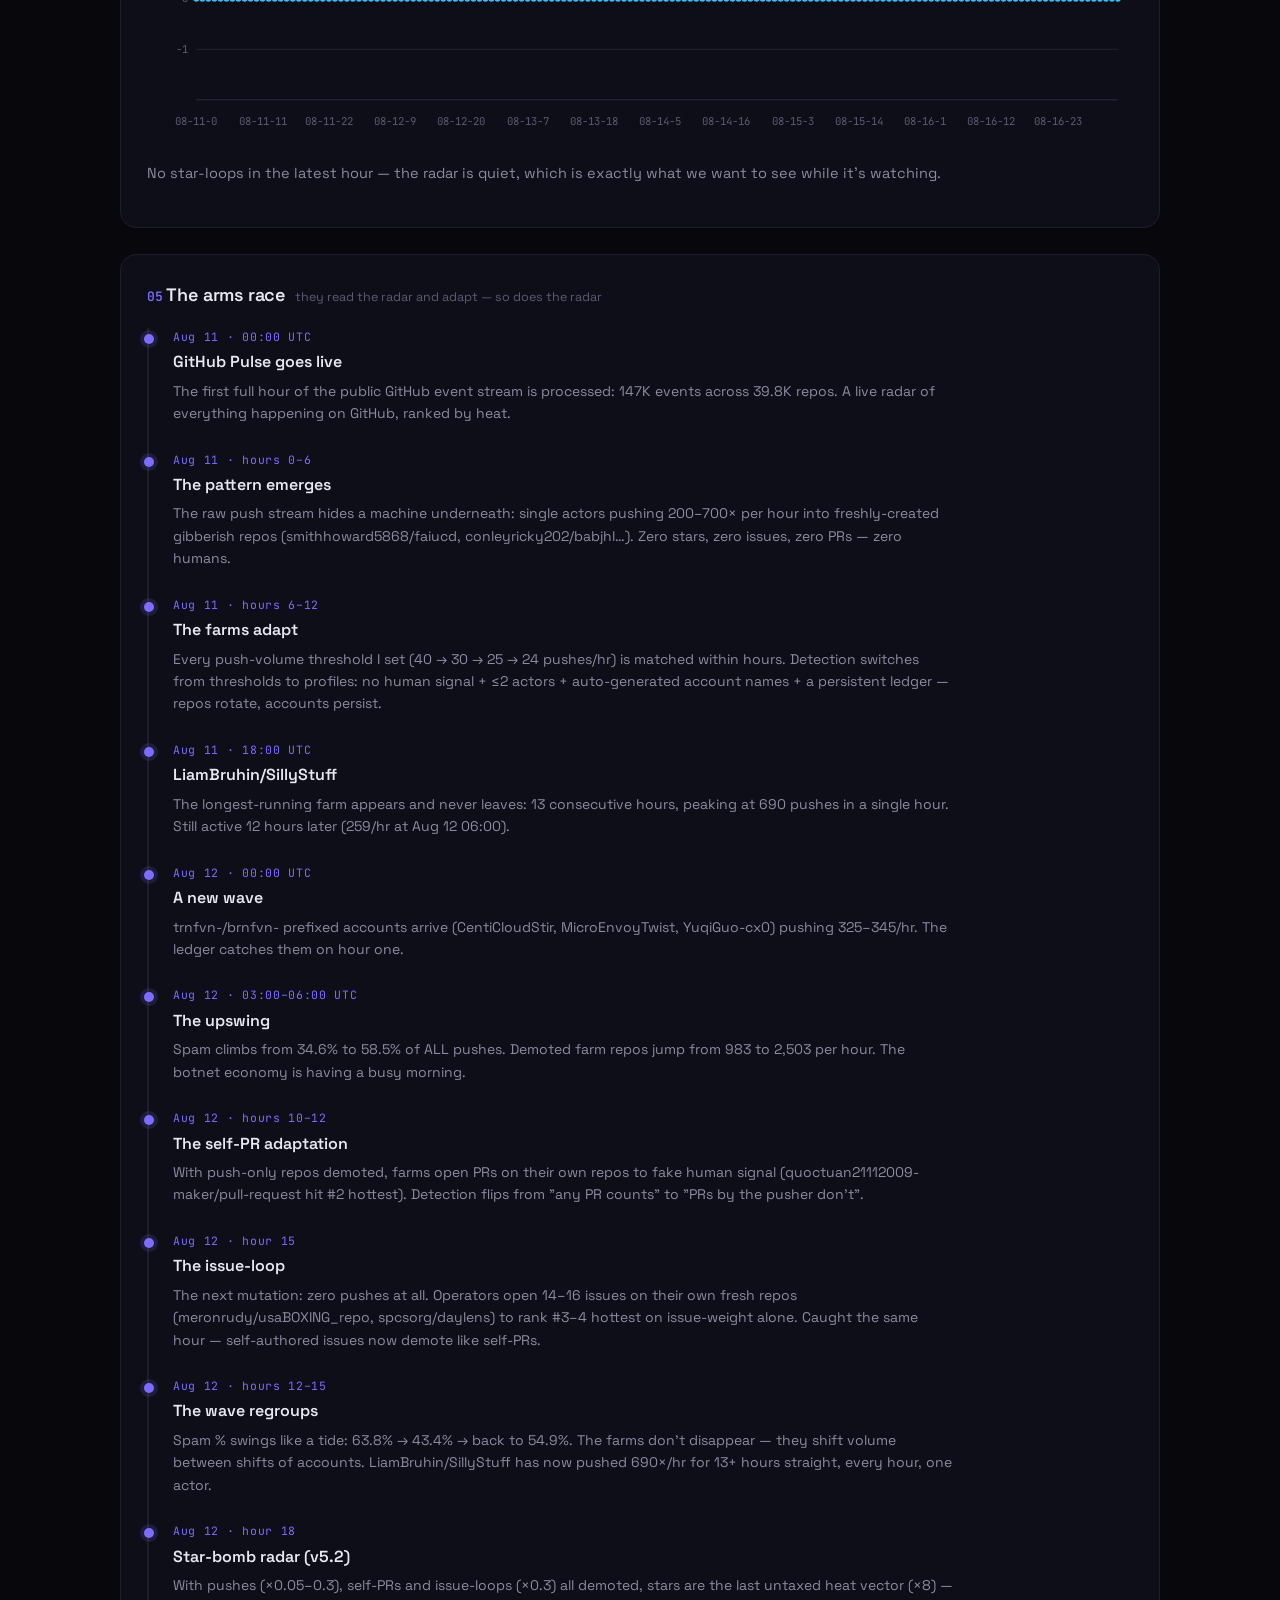
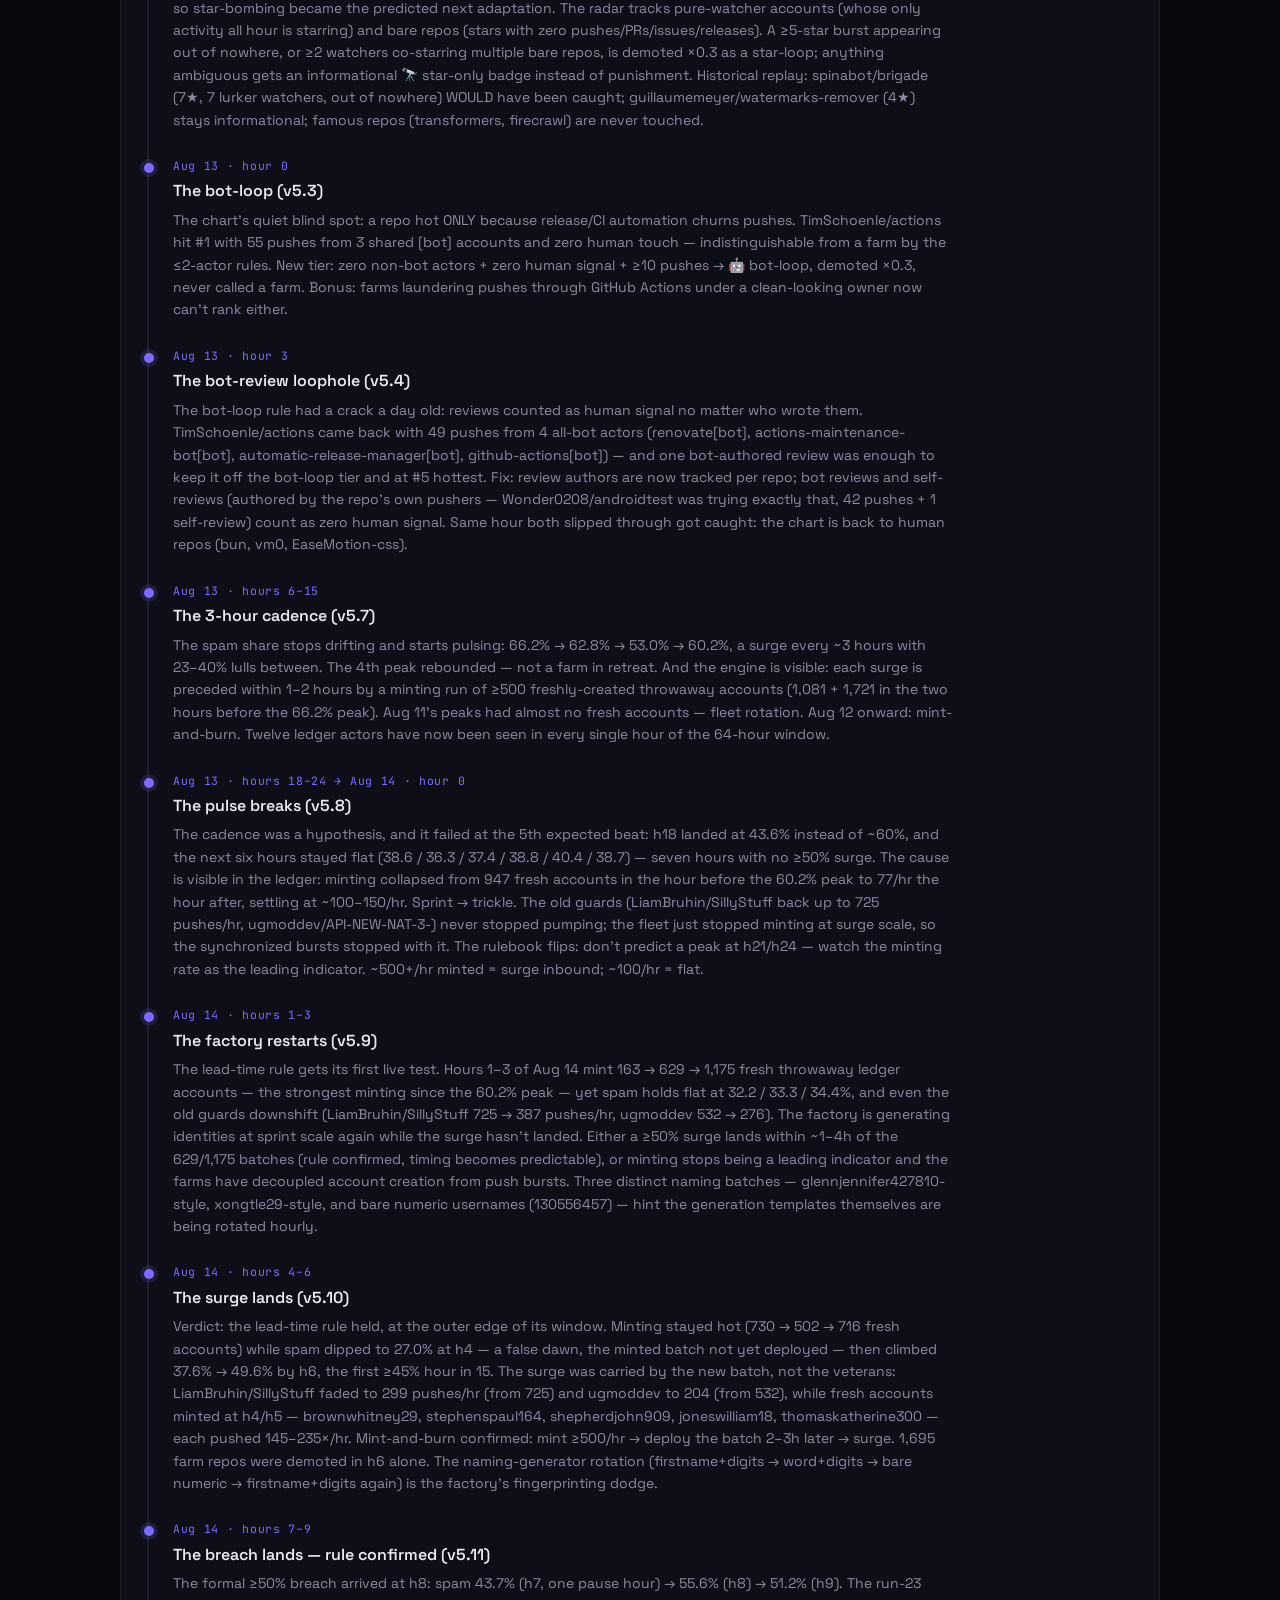
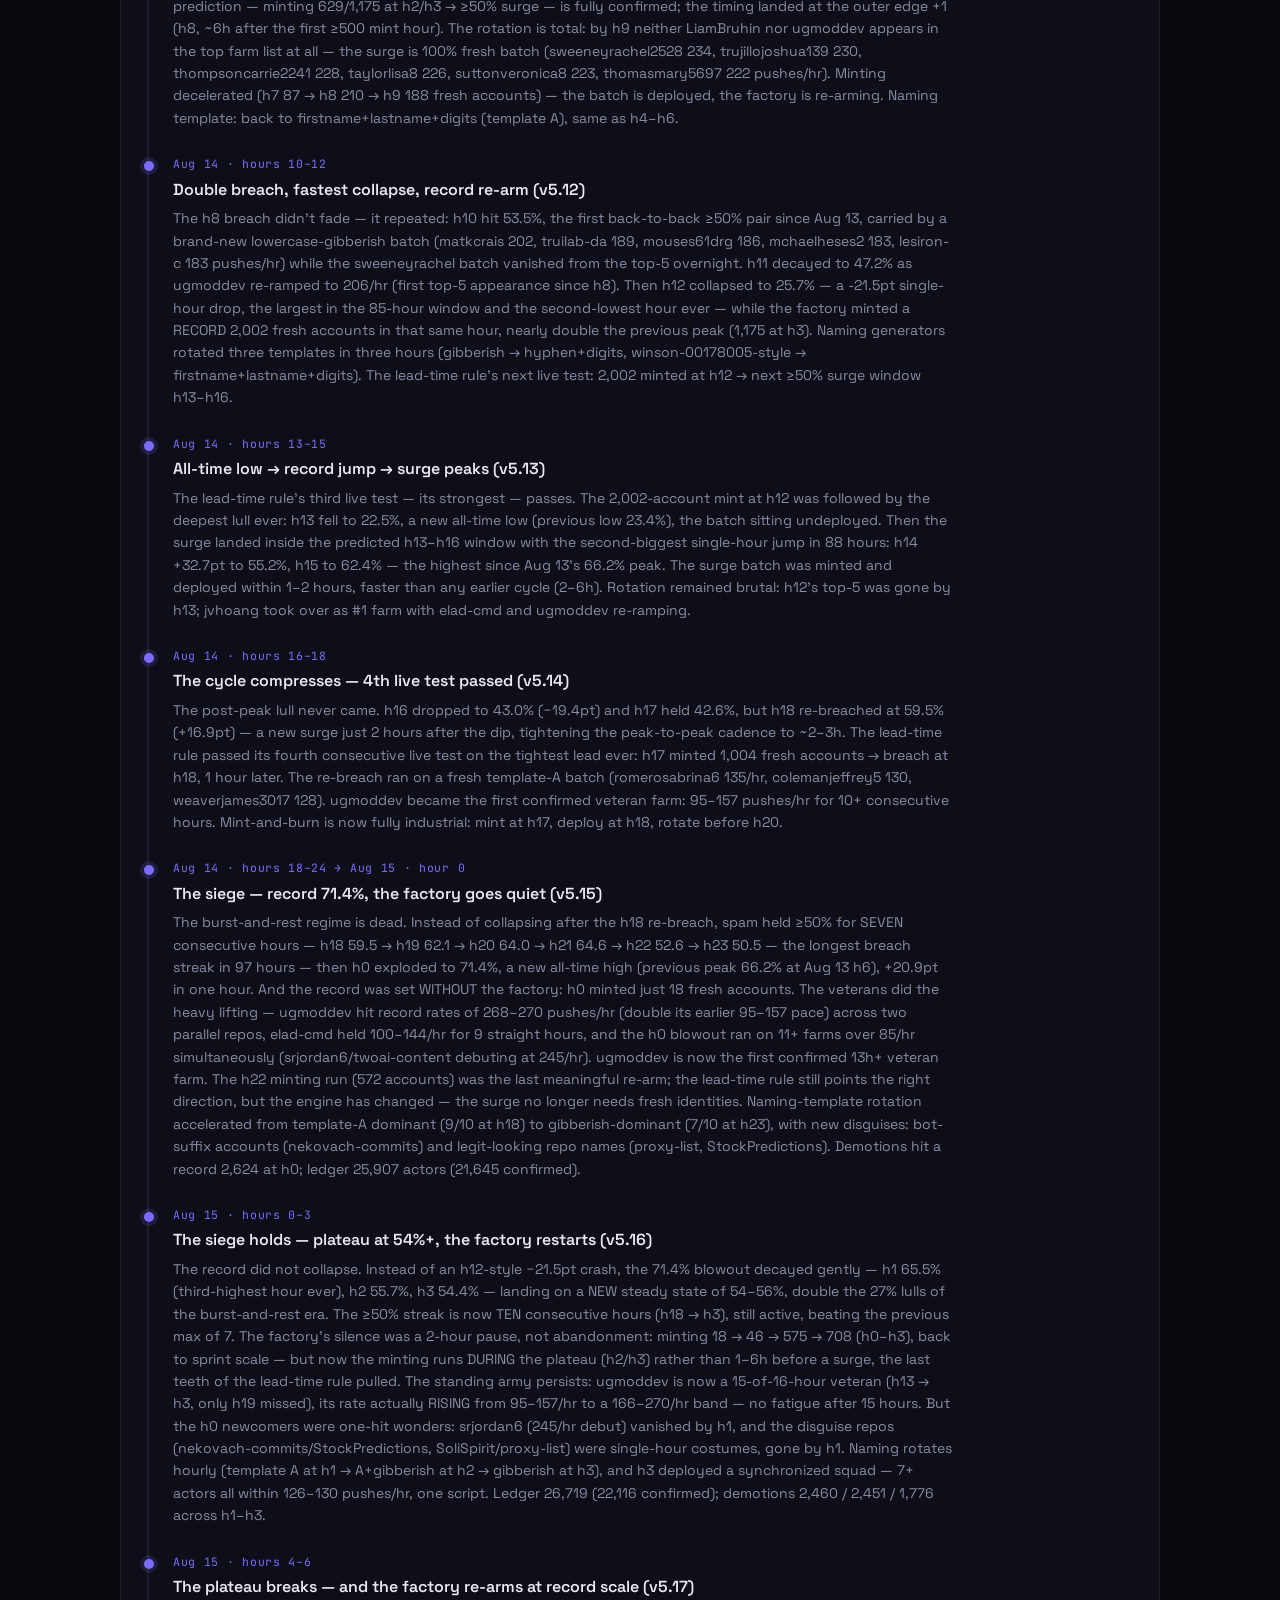
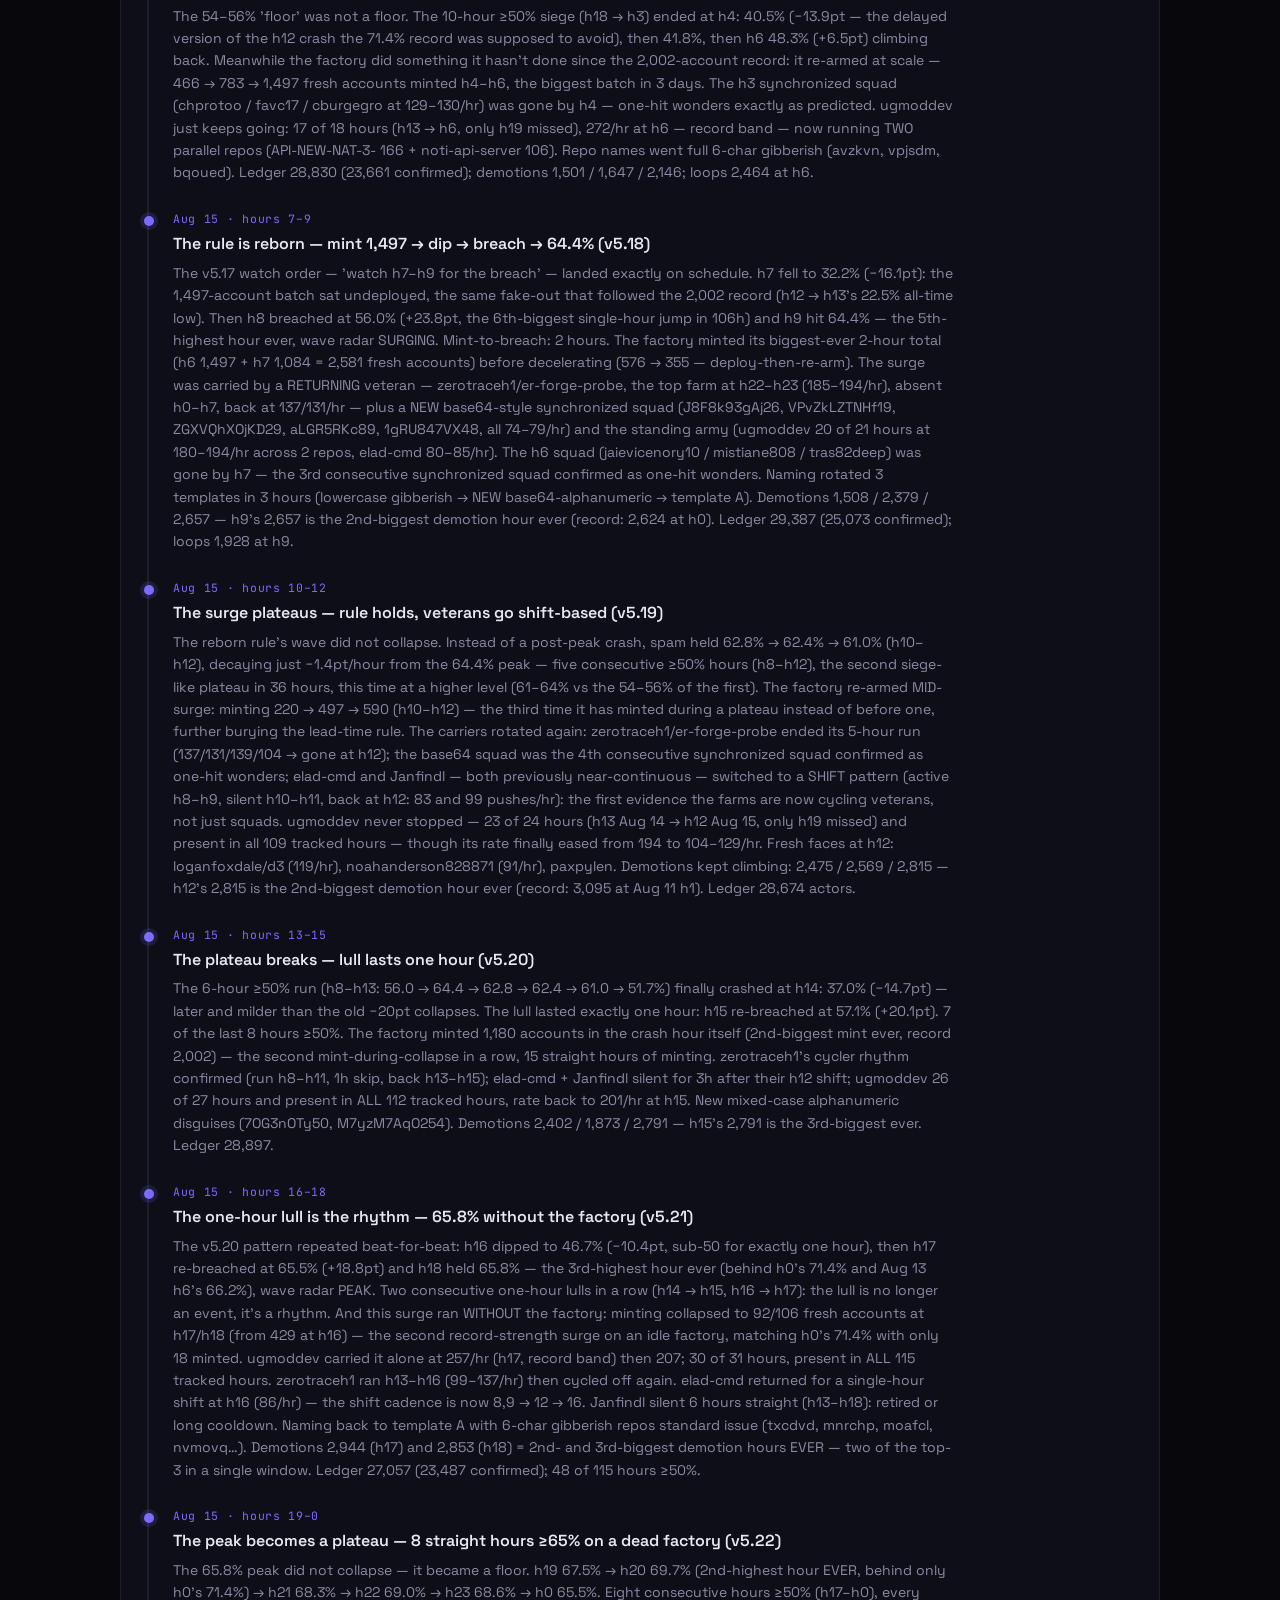
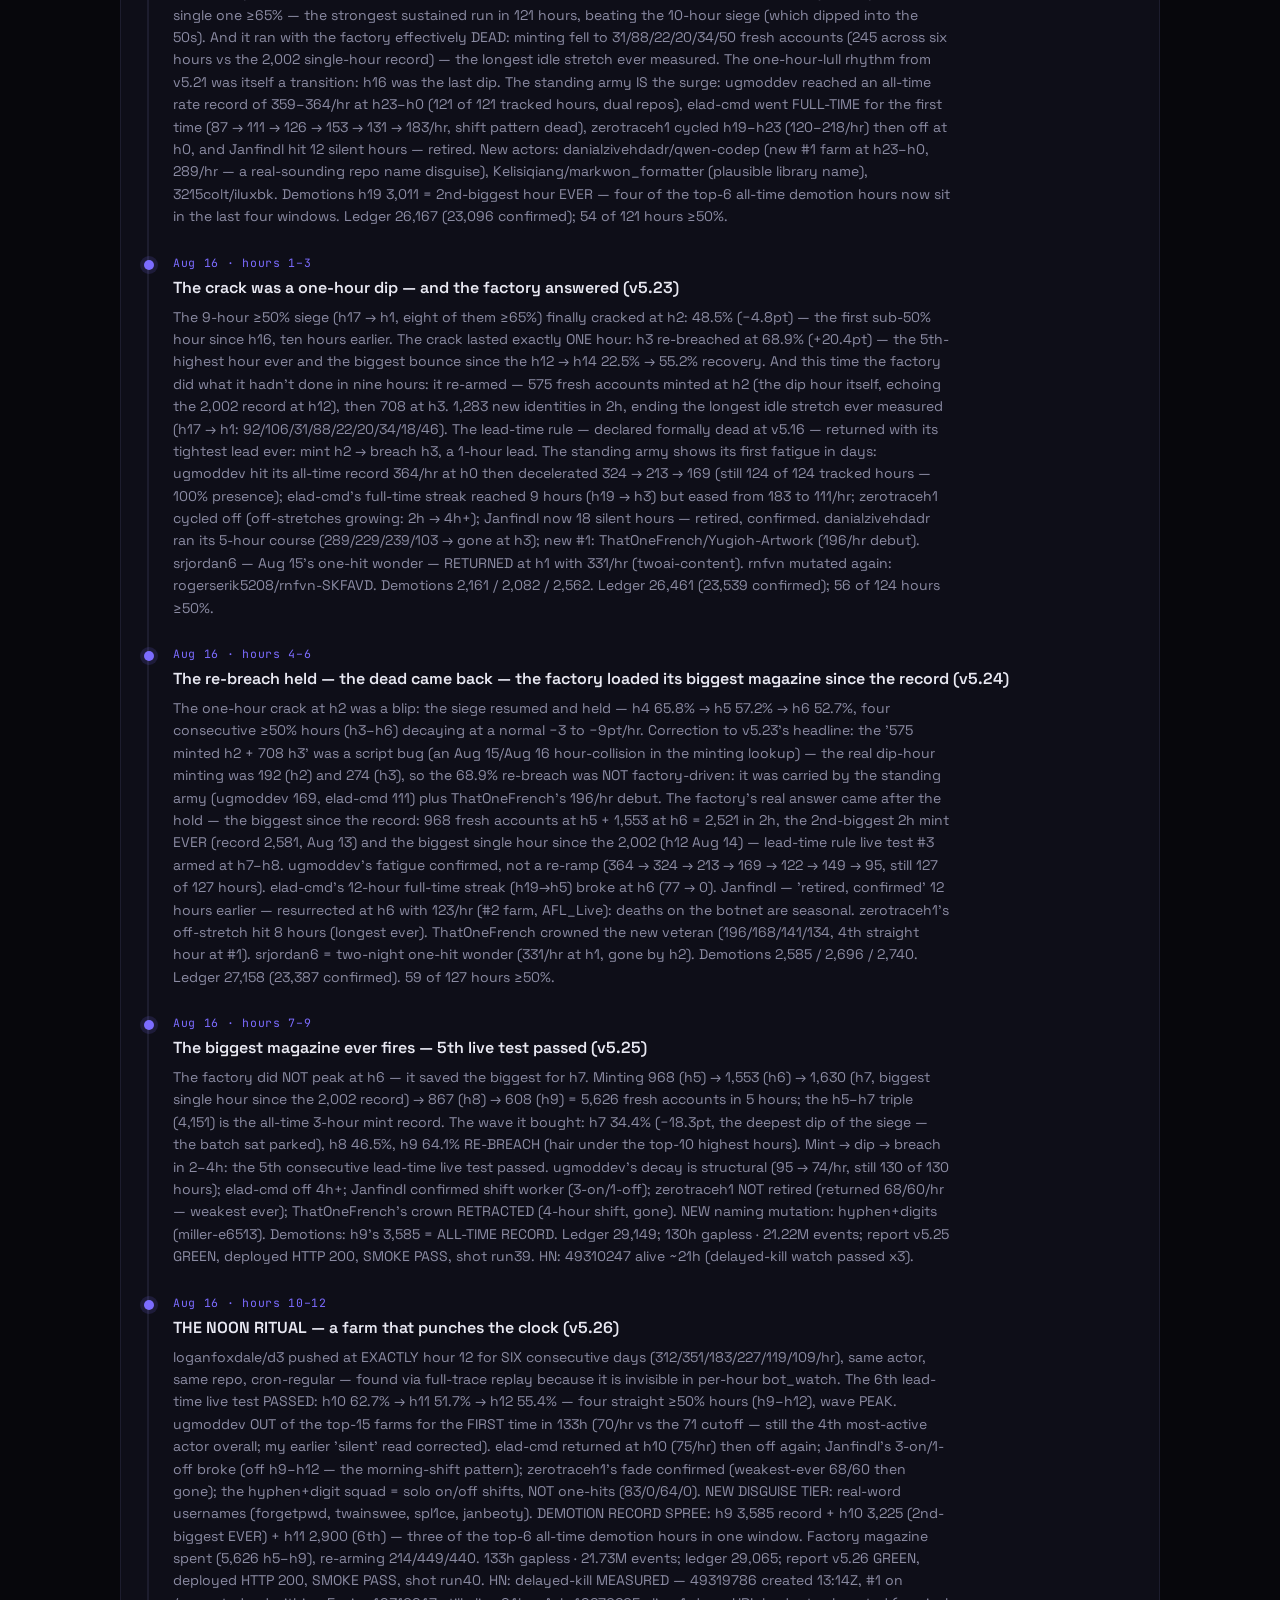
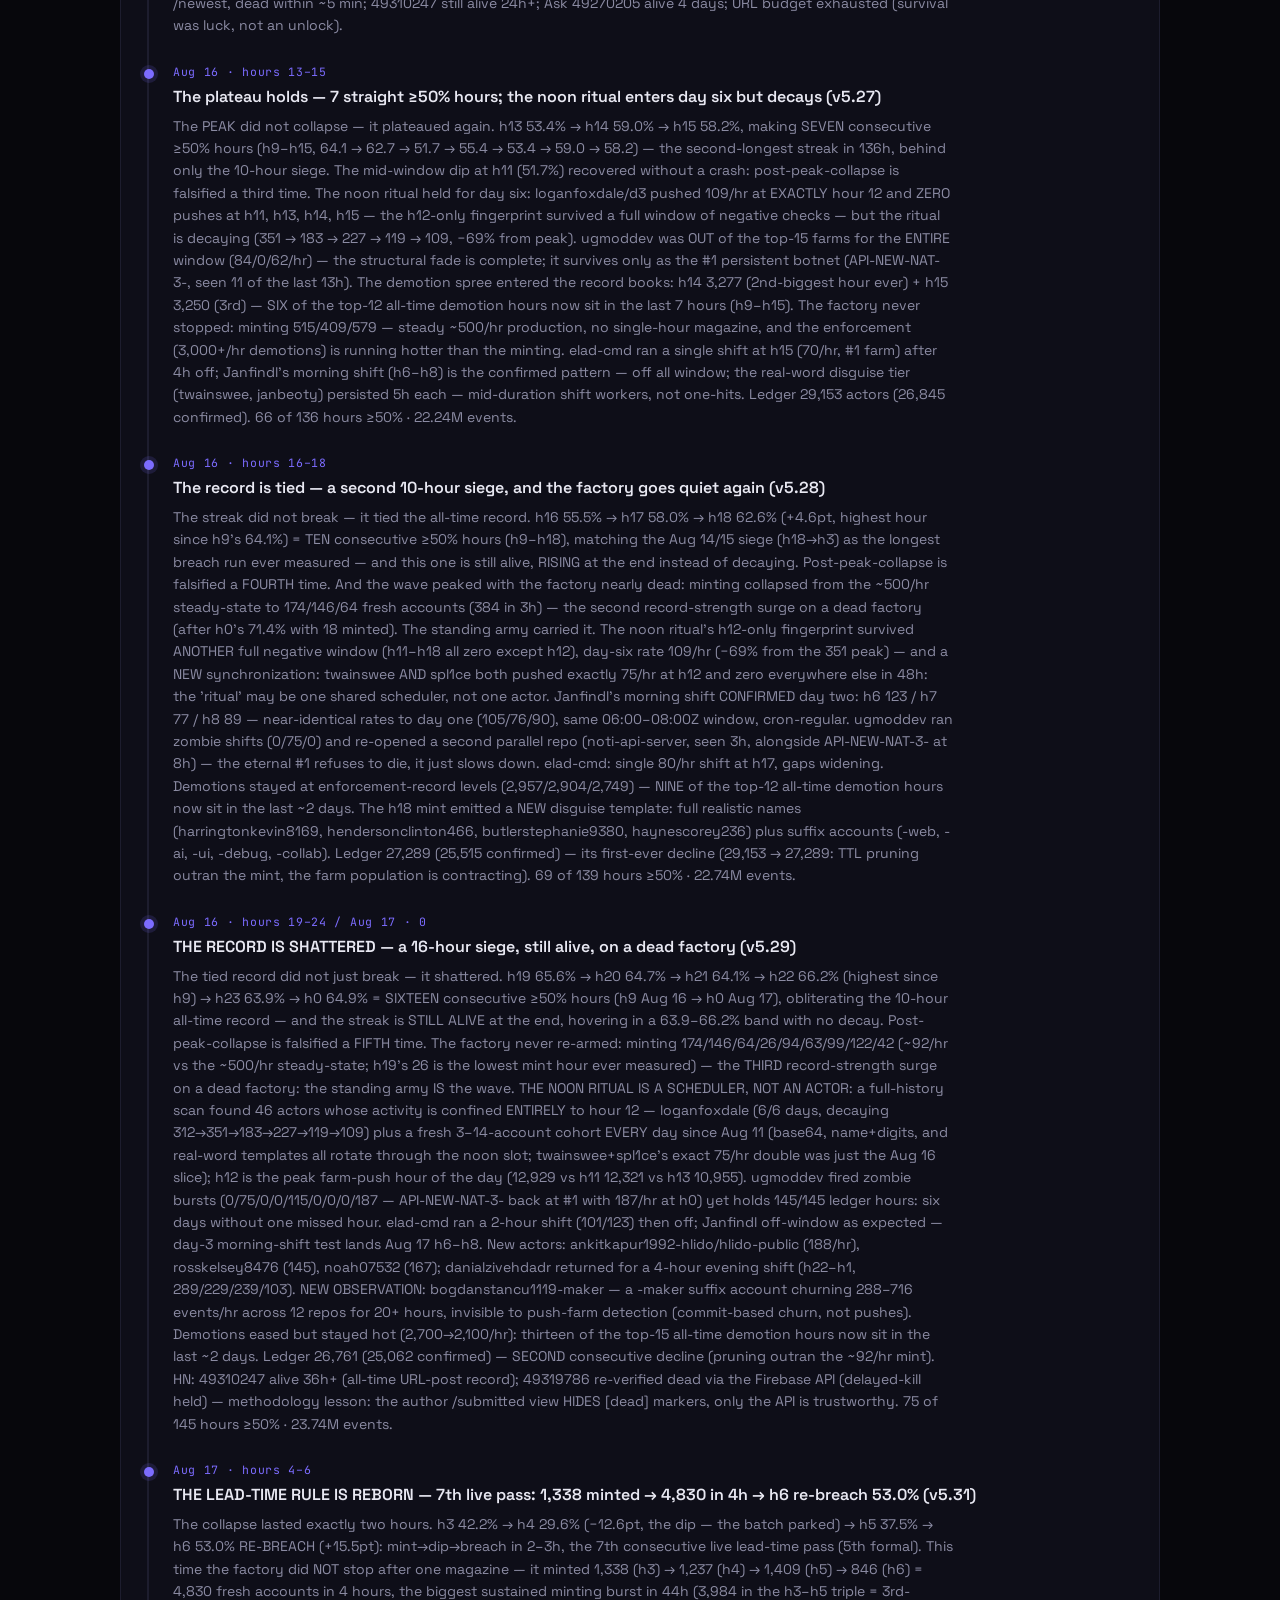
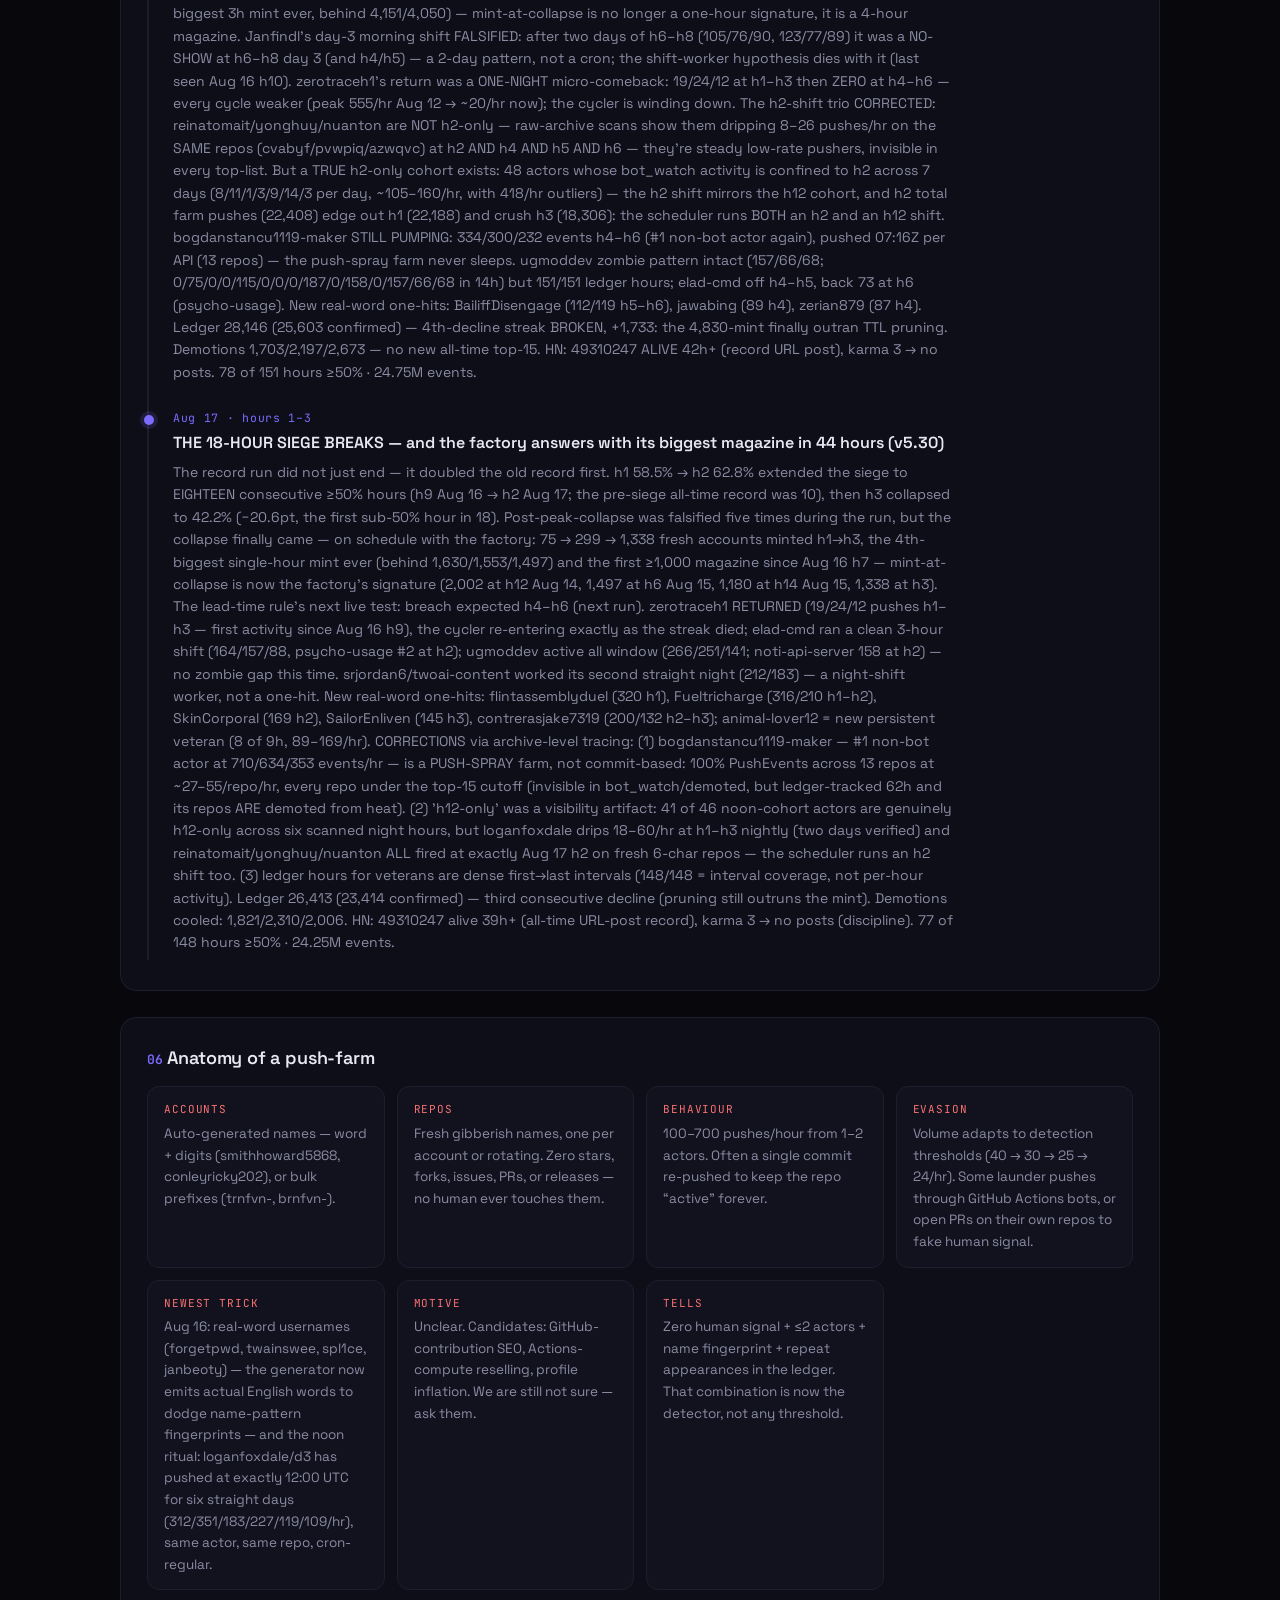
==== commit 53682f74: "v5.32: THE WAVE LEARNED TO OSCILLATE - re-breach did NOT become a siege: h6 53.0 -> h7 49.1 dip -> h" ====
--- a/site/report.html
+++ b/site/report.html
@@ -3,11 +3,11 @@
 <head>
 <meta charset="UTF-8">
 <meta name="viewport" content="width=device-width, initial-scale=1.0">
-<title>State of GitHub Spam — a 151-hour investigation by GitHub Pulse</title>
+<title>State of GitHub Spam — a 154-hour investigation by GitHub Pulse</title>
 <meta name="description" content="How much of GitHub's public push traffic is automated spam? A live, hour-by-hour investigation: push-farms, botnets, adaptation, and the arms race to detect them.">
 <meta property="og:type" content="article">
 <meta property="og:title" content="State of GitHub Spam — the botnet economy inside the public event stream">
-<meta property="og:description" content="151 hours of the full GH Archive, audited: ~50% of all pushes are spam from automated farms. See the charts, the farms, and the arms race.">
+<meta property="og:description" content="154 hours of the full GH Archive, audited: ~50% of all pushes are spam from automated farms. See the charts, the farms, and the arms race.">
 <meta property="og:url" content="https://github-pulse.surge.sh/report.html">
 <meta name="twitter:card" content="summary_large_image">
 <link rel="icon" href="data:image/svg+xml,<svg xmlns='http://www.w3.org/2000/svg' viewBox='0 0 100 100'><text y='.9em' font-size='90'>🧟</text></svg>">
@@ -95,16 +95,16 @@
 
 <main class="wrap">
   <section class="hero">
-    <div class="kicker">🧟 Investigation · 2026-08-11-0 → 2026-08-17-6 · auto-generated hourly</div>
+    <div class="kicker">🧟 Investigation · 2026-08-11-0 → 2026-08-17-9 · auto-generated hourly</div>
     <h1>The <span class="accent">State of GitHub Spam</span></h1>
-    <p class="sub">GitHub publishes every public event — push, PR, issue, star — into the GH Archive, hour by hour. We process the whole stream and found something strange: a large fraction of the pushes are not people. They are automated <b>push-farms</b> — fleets of auto-created accounts pushing to freshly-created gibberish repositories, hundreds of times per hour, forever. This is what 151 hours of looking at them looks like.</p>
+    <p class="sub">GitHub publishes every public event — push, PR, issue, star — into the GH Archive, hour by hour. We process the whole stream and found something strange: a large fraction of the pushes are not people. They are automated <b>push-farms</b> — fleets of auto-created accounts pushing to freshly-created gibberish repositories, hundreds of times per hour, forever. This is what 154 hours of looking at them looks like.</p>
     <div class="stats">
-      <div class="stat"><div class="stat-num">151</div><div class="stat-label">hours observed</div></div>
-      <div class="stat"><div class="stat-num">24,747,645</div><div class="stat-label">events processed</div></div>
-      <div class="stat"><div class="stat-num warn">49.7%</div><div class="stat-label">avg share of pushes that are spam</div></div>
-      <div class="stat"><div class="stat-num warn">53.0%</div><div class="stat-label">right now (08-17-6)</div></div>
-      <div class="stat"><div class="stat-num">71</div><div class="stat-label">farms tracked</div></div>
-      <div class="stat"><div class="stat-num">526,684</div><div class="stat-label">repos demoted from rankings</div></div>
+      <div class="stat"><div class="stat-num">154</div><div class="stat-label">hours observed</div></div>
+      <div class="stat"><div class="stat-num">25,179,874</div><div class="stat-label">events processed</div></div>
+      <div class="stat"><div class="stat-num warn">49.8%</div><div class="stat-label">avg share of pushes that are spam</div></div>
+      <div class="stat"><div class="stat-num warn">57.1%</div><div class="stat-label">right now (08-17-9)</div></div>
+      <div class="stat"><div class="stat-num">74</div><div class="stat-label">farms tracked</div></div>
+      <div class="stat"><div class="stat-num">542,903</div><div class="stat-label">repos demoted from rankings</div></div>
     </div>
   </section>
 
@@ -113,10 +113,10 @@
     <div class="lede">Each bar is one hour. The line is the share of that hour's <i>pushes</i> judged to be farm spam — accounts with no human signal (no PRs, issues, stars, forks, or releases), pushing to fresh auto-generated repos. It swings between <b>22.5%</b> and <b>71.4%</b> — never below a third, sometimes above six-tenths. The farms ebb and flow; they never leave.</div>
     <svg viewBox="0 0 920 240" class="chart" role="img" aria-label="spam share of all pushes per hour">
 <line x1="46" y1="65.0" x2="906" y2="65.0" stroke="#1d1d2e" stroke-width="1"/><text x="38" y="68.0" text-anchor="end" class="ax">56%</text><line x1="46" y1="112.0" x2="906" y2="112.0" stroke="#1d1d2e" stroke-width="1"/><text x="38" y="115.0" text-anchor="end" class="ax">36%</text><line x1="46" y1="159.0" x2="906" y2="159.0" stroke="#1d1d2e" stroke-width="1"/><text x="38" y="162.0" text-anchor="end" class="ax">15%</text><line x1="46" y1="206" x2="906" y2="206" stroke="#2a2a40" stroke-width="1"/>
-<polyline points="46.0,89.3 51.7,75.5 57.5,76.1 63.2,48.2 68.9,68.4 74.7,70.2 80.4,80.9 86.1,66.8 91.9,69.1 97.6,54.6 103.3,50.3 109.1,52.5 114.8,86.1 120.5,79.1 126.3,77.7 132.0,87.3 137.7,114.5 143.5,119.7 149.2,84.3 154.9,95.4 160.7,92.9 166.4,100.0 172.1,99.7 177.9,108.1 183.6,111.1 189.3,119.9 195.1,116.1 200.8,114.5 206.5,84.3 212.3,81.1 218.0,60.2 223.7,84.8 229.5,61.4 235.2,48.2 240.9,75.0 246.7,90.4 252.4,94.5 258.1,75.2 263.9,80.0 269.6,68.4 275.3,94.5 281.1,118.8 286.8,110.0 292.5,97.9 298.3,106.1 304.0,97.5 309.7,105.2 315.5,117.2 321.2,94.1 326.9,124.0 332.7,128.6 338.4,123.6 344.1,125.6 349.9,139.9 355.6,42.8 361.3,72.1 367.1,84.8 372.8,50.5 378.5,71.6 384.3,91.3 390.0,72.7 395.7,102.7 401.5,112.7 407.2,56.4 412.9,91.6 418.7,122.2 424.4,94.1 430.1,105.4 435.9,110.6 441.6,108.1 447.3,105.0 453.1,101.3 458.8,105.2 464.5,119.9 470.3,117.4 476.0,115.0 481.7,131.7 487.5,107.7 493.2,80.4 498.9,93.8 504.7,66.8 510.4,76.8 516.1,71.6 521.9,85.9 527.6,134.7 533.3,142.0 539.1,67.7 544.8,51.4 550.5,95.4 556.3,96.3 562.0,58.0 567.7,52.1 573.5,47.8 579.2,46.4 584.9,73.6 590.7,78.4 596.4,31.0 602.1,44.4 607.9,66.6 613.6,69.6 619.3,101.1 625.1,98.2 630.8,83.4 636.5,119.9 642.3,65.9 648.0,46.9 653.7,50.5 659.5,51.4 665.2,54.6 670.9,75.7 676.7,109.0 682.4,63.4 688.1,87.0 693.9,44.4 699.6,43.7 705.3,39.8 711.1,34.8 716.8,38.0 722.5,36.4 728.3,37.3 734.0,44.4 739.7,72.1 745.5,82.9 751.2,36.6 756.9,43.7 762.7,63.2 768.4,73.4 774.1,115.0 779.9,87.5 785.6,47.5 791.3,50.7 797.1,75.7 802.8,67.3 808.5,71.8 814.3,59.1 820.0,60.9 825.7,67.1 831.5,61.4 837.2,50.9 842.9,44.1 848.7,46.2 854.4,47.5 860.1,42.8 865.9,48.0 871.6,45.7 877.3,60.2 883.1,50.5 888.8,97.2 894.5,125.8 900.3,107.9 906.0,72.7" fill="none" stroke="#f87171" stroke-width="2" stroke-linejoin="round" stroke-linecap="round"/><circle cx="46.0" cy="89.3" r="2.6" fill="#f87171"/><circle cx="51.7" cy="75.5" r="2.6" fill="#f87171"/><circle cx="57.5" cy="76.1" r="2.6" fill="#f87171"/><circle cx="63.2" cy="48.2" r="2.6" fill="#f87171"/><circle cx="68.9" cy="68.4" r="2.6" fill="#f87171"/><circle cx="74.7" cy="70.2" r="2.6" fill="#f87171"/><circle cx="80.4" cy="80.9" r="2.6" fill="#f87171"/><circle cx="86.1" cy="66.8" r="2.6" fill="#f87171"/><circle cx="91.9" cy="69.1" r="2.6" fill="#f87171"/><circle cx="97.6" cy="54.6" r="2.6" fill="#f87171"/><circle cx="103.3" cy="50.3" r="2.6" fill="#f87171"/><circle cx="109.1" cy="52.5" r="2.6" fill="#f87171"/><circle cx="114.8" cy="86.1" r="2.6" fill="#f87171"/><circle cx="120.5" cy="79.1" r="2.6" fill="#f87171"/><circle cx="126.3" cy="77.7" r="2.6" fill="#f87171"/><circle cx="132.0" cy="87.3" r="2.6" fill="#f87171"/><circle cx="137.7" cy="114.5" r="2.6" fill="#f87171"/><circle cx="143.5" cy="119.7" r="2.6" fill="#f87171"/><circle cx="149.2" cy="84.3" r="2.6" fill="#f87171"/><circle cx="154.9" cy="95.4" r="2.6" fill="#f87171"/><circle cx="160.7" cy="92.9" r="2.6" fill="#f87171"/><circle cx="166.4" cy="100.0" r="2.6" fill="#f87171"/><circle cx="172.1" cy="99.7" r="2.6" fill="#f87171"/><circle cx="177.9" cy="108.1" r="2.6" fill="#f87171"/><circle cx="183.6" cy="111.1" r="2.6" fill="#f87171"/><circle cx="189.3" cy="119.9" r="2.6" fill="#f87171"/><circle cx="195.1" cy="116.1" r="2.6" fill="#f87171"/><circle cx="200.8" cy="114.5" r="2.6" fill="#f87171"/><circle cx="206.5" cy="84.3" r="2.6" fill="#f87171"/><circle cx="212.3" cy="81.1" r="2.6" fill="#f87171"/><circle cx="218.0" cy="60.2" r="2.6" fill="#f87171"/><circle cx="223.7" cy="84.8" r="2.6" fill="#f87171"/><circle cx="229.5" cy="61.4" r="2.6" fill="#f87171"/><circle cx="235.2" cy="48.2" r="2.6" fill="#f87171"/><circle cx="240.9" cy="75.0" r="2.6" fill="#f87171"/><circle cx="246.7" cy="90.4" r="2.6" fill="#f87171"/><circle cx="252.4" cy="94.5" r="2.6" fill="#f87171"/><circle cx="258.1" cy="75.2" r="2.6" fill="#f87171"/><circle cx="263.9" cy="80.0" r="2.6" fill="#f87171"/><circle cx="269.6" cy="68.4" r="2.6" fill="#f87171"/><circle cx="275.3" cy="94.5" r="2.6" fill="#f87171"/><circle cx="281.1" cy="118.8" r="2.6" fill="#f87171"/><circle cx="286.8" cy="110.0" r="2.6" fill="#f87171"/><circle cx="292.5" cy="97.9" r="2.6" fill="#f87171"/><circle cx="298.3" cy="106.1" r="2.6" fill="#f87171"/><circle cx="304.0" cy="97.5" r="2.6" fill="#f87171"/><circle cx="309.7" cy="105.2" r="2.6" fill="#f87171"/><circle cx="315.5" cy="117.2" r="2.6" fill="#f87171"/><circle cx="321.2" cy="94.1" r="2.6" fill="#f87171"/><circle cx="326.9" cy="124.0" r="2.6" fill="#f87171"/><circle cx="332.7" cy="128.6" r="2.6" fill="#f87171"/><circle cx="338.4" cy="123.6" r="2.6" fill="#f87171"/><circle cx="344.1" cy="125.6" r="2.6" fill="#f87171"/><circle cx="349.9" cy="139.9" r="2.6" fill="#f87171"/><circle cx="355.6" cy="42.8" r="2.6" fill="#f87171"/><circle cx="361.3" cy="72.1" r="2.6" fill="#f87171"/><circle cx="367.1" cy="84.8" r="2.6" fill="#f87171"/><circle cx="372.8" cy="50.5" r="2.6" fill="#f87171"/><circle cx="378.5" cy="71.6" r="2.6" fill="#f87171"/><circle cx="384.3" cy="91.3" r="2.6" fill="#f87171"/><circle cx="390.0" cy="72.7" r="2.6" fill="#f87171"/><circle cx="395.7" cy="102.7" r="2.6" fill="#f87171"/><circle cx="401.5" cy="112.7" r="2.6" fill="#f87171"/><circle cx="407.2" cy="56.4" r="2.6" fill="#f87171"/><circle cx="412.9" cy="91.6" r="2.6" fill="#f87171"/><circle cx="418.7" cy="122.2" r="2.6" fill="#f87171"/><circle cx="424.4" cy="94.1" r="2.6" fill="#f87171"/><circle cx="430.1" cy="105.4" r="2.6" fill="#f87171"/><circle cx="435.9" cy="110.6" r="2.6" fill="#f87171"/><circle cx="441.6" cy="108.1" r="2.6" fill="#f87171"/><circle cx="447.3" cy="105.0" r="2.6" fill="#f87171"/><circle cx="453.1" cy="101.3" r="2.6" fill="#f87171"/><circle cx="458.8" cy="105.2" r="2.6" fill="#f87171"/><circle cx="464.5" cy="119.9" r="2.6" fill="#f87171"/><circle cx="470.3" cy="117.4" r="2.6" fill="#f87171"/><circle cx="476.0" cy="115.0" r="2.6" fill="#f87171"/><circle cx="481.7" cy="131.7" r="2.6" fill="#f87171"/><circle cx="487.5" cy="107.7" r="2.6" fill="#f87171"/><circle cx="493.2" cy="80.4" r="2.6" fill="#f87171"/><circle cx="498.9" cy="93.8" r="2.6" fill="#f87171"/><circle cx="504.7" cy="66.8" r="2.6" fill="#f87171"/><circle cx="510.4" cy="76.8" r="2.6" fill="#f87171"/><circle cx="516.1" cy="71.6" r="2.6" fill="#f87171"/><circle cx="521.9" cy="85.9" r="2.6" fill="#f87171"/><circle cx="527.6" cy="134.7" r="2.6" fill="#f87171"/><circle cx="533.3" cy="142.0" r="2.6" fill="#f87171"/><circle cx="539.1" cy="67.7" r="2.6" fill="#f87171"/><circle cx="544.8" cy="51.4" r="2.6" fill="#f87171"/><circle cx="550.5" cy="95.4" r="2.6" fill="#f87171"/><circle cx="556.3" cy="96.3" r="2.6" fill="#f87171"/><circle cx="562.0" cy="58.0" r="2.6" fill="#f87171"/><circle cx="567.7" cy="52.1" r="2.6" fill="#f87171"/><circle cx="573.5" cy="47.8" r="2.6" fill="#f87171"/><circle cx="579.2" cy="46.4" r="2.6" fill="#f87171"/><circle cx="584.9" cy="73.6" r="2.6" fill="#f87171"/><circle cx="590.7" cy="78.4" r="2.6" fill="#f87171"/><circle cx="596.4" cy="31.0" r="2.6" fill="#f87171"/><circle cx="602.1" cy="44.4" r="2.6" fill="#f87171"/><circle cx="607.9" cy="66.6" r="2.6" fill="#f87171"/><circle cx="613.6" cy="69.6" r="2.6" fill="#f87171"/><circle cx="619.3" cy="101.1" r="2.6" fill="#f87171"/><circle cx="625.1" cy="98.2" r="2.6" fill="#f87171"/><circle cx="630.8" cy="83.4" r="2.6" fill="#f87171"/><circle cx="636.5" cy="119.9" r="2.6" fill="#f87171"/><circle cx="642.3" cy="65.9" r="2.6" fill="#f87171"/><circle cx="648.0" cy="46.9" r="2.6" fill="#f87171"/><circle cx="653.7" cy="50.5" r="2.6" fill="#f87171"/><circle cx="659.5" cy="51.4" r="2.6" fill="#f87171"/><circle cx="665.2" cy="54.6" r="2.6" fill="#f87171"/><circle cx="670.9" cy="75.7" r="2.6" fill="#f87171"/><circle cx="676.7" cy="109.0" r="2.6" fill="#f87171"/><circle cx="682.4" cy="63.4" r="2.6" fill="#f87171"/><circle cx="688.1" cy="87.0" r="2.6" fill="#f87171"/><circle cx="693.9" cy="44.4" r="2.6" fill="#f87171"/><circle cx="699.6" cy="43.7" r="2.6" fill="#f87171"/><circle cx="705.3" cy="39.8" r="2.6" fill="#f87171"/><circle cx="711.1" cy="34.8" r="2.6" fill="#f87171"/><circle cx="716.8" cy="38.0" r="2.6" fill="#f87171"/><circle cx="722.5" cy="36.4" r="2.6" fill="#f87171"/><circle cx="728.3" cy="37.3" r="2.6" fill="#f87171"/><circle cx="734.0" cy="44.4" r="2.6" fill="#f87171"/><circle cx="739.7" cy="72.1" r="2.6" fill="#f87171"/><circle cx="745.5" cy="82.9" r="2.6" fill="#f87171"/><circle cx="751.2" cy="36.6" r="2.6" fill="#f87171"/><circle cx="756.9" cy="43.7" r="2.6" fill="#f87171"/><circle cx="762.7" cy="63.2" r="2.6" fill="#f87171"/><circle cx="768.4" cy="73.4" r="2.6" fill="#f87171"/><circle cx="774.1" cy="115.0" r="2.6" fill="#f87171"/><circle cx="779.9" cy="87.5" r="2.6" fill="#f87171"/><circle cx="785.6" cy="47.5" r="2.6" fill="#f87171"/><circle cx="791.3" cy="50.7" r="2.6" fill="#f87171"/><circle cx="797.1" cy="75.7" r="2.6" fill="#f87171"/><circle cx="802.8" cy="67.3" r="2.6" fill="#f87171"/><circle cx="808.5" cy="71.8" r="2.6" fill="#f87171"/><circle cx="814.3" cy="59.1" r="2.6" fill="#f87171"/><circle cx="820.0" cy="60.9" r="2.6" fill="#f87171"/><circle cx="825.7" cy="67.1" r="2.6" fill="#f87171"/><circle cx="831.5" cy="61.4" r="2.6" fill="#f87171"/><circle cx="837.2" cy="50.9" r="2.6" fill="#f87171"/><circle cx="842.9" cy="44.1" r="2.6" fill="#f87171"/><circle cx="848.7" cy="46.2" r="2.6" fill="#f87171"/><circle cx="854.4" cy="47.5" r="2.6" fill="#f87171"/><circle cx="860.1" cy="42.8" r="2.6" fill="#f87171"/><circle cx="865.9" cy="48.0" r="2.6" fill="#f87171"/><circle cx="871.6" cy="45.7" r="2.6" fill="#f87171"/><circle cx="877.3" cy="60.2" r="2.6" fill="#f87171"/><circle cx="883.1" cy="50.5" r="2.6" fill="#f87171"/><circle cx="888.8" cy="97.2" r="2.6" fill="#f87171"/><circle cx="894.5" cy="125.8" r="2.6" fill="#f87171"/><circle cx="900.3" cy="107.9" r="2.6" fill="#f87171"/><circle cx="906.0" cy="72.7" r="2.6" fill="#f87171"/><text x="46.0" y="230" text-anchor="middle" class="ax">08-11-0</text><text x="109.1" y="230" text-anchor="middle" class="ax">08-11-11</text><text x="172.1" y="230" text-anchor="middle" class="ax">08-11-22</text><text x="235.2" y="230" text-anchor="middle" class="ax">08-12-9</text><text x="298.3" y="230" text-anchor="middle" class="ax">08-12-20</text><text x="361.3" y="230" text-anchor="middle" class="ax">08-13-7</text><text x="424.4" y="230" text-anchor="middle" class="ax">08-13-18</text><text x="487.5" y="230" text-anchor="middle" class="ax">08-14-5</text><text x="550.5" y="230" text-anchor="middle" class="ax">08-14-16</text><text x="613.6" y="230" text-anchor="middle" class="ax">08-15-3</text><text x="676.7" y="230" text-anchor="middle" class="ax">08-15-14</text><text x="739.7" y="230" text-anchor="middle" class="ax">08-16-1</text><text x="802.8" y="230" text-anchor="middle" class="ax">08-16-12</text><text x="865.9" y="230" text-anchor="middle" class="ax">08-16-23</text>
+<polyline points="46.0,89.3 51.6,75.5 57.2,76.1 62.9,48.2 68.5,68.4 74.1,70.2 79.7,80.9 85.3,66.8 91.0,69.1 96.6,54.6 102.2,50.3 107.8,52.5 113.5,86.1 119.1,79.1 124.7,77.7 130.3,87.3 135.9,114.5 141.6,119.7 147.2,84.3 152.8,95.4 158.4,92.9 164.0,100.0 169.7,99.7 175.3,108.1 180.9,111.1 186.5,119.9 192.1,116.1 197.8,114.5 203.4,84.3 209.0,81.1 214.6,60.2 220.2,84.8 225.9,61.4 231.5,48.2 237.1,75.0 242.7,90.4 248.4,94.5 254.0,75.2 259.6,80.0 265.2,68.4 270.8,94.5 276.5,118.8 282.1,110.0 287.7,97.9 293.3,106.1 298.9,97.5 304.6,105.2 310.2,117.2 315.8,94.1 321.4,124.0 327.0,128.6 332.7,123.6 338.3,125.6 343.9,139.9 349.5,42.8 355.2,72.1 360.8,84.8 366.4,50.5 372.0,71.6 377.6,91.3 383.3,72.7 388.9,102.7 394.5,112.7 400.1,56.4 405.7,91.6 411.4,122.2 417.0,94.1 422.6,105.4 428.2,110.6 433.8,108.1 439.5,105.0 445.1,101.3 450.7,105.2 456.3,119.9 461.9,117.4 467.6,115.0 473.2,131.7 478.8,107.7 484.4,80.4 490.1,93.8 495.7,66.8 501.3,76.8 506.9,71.6 512.5,85.9 518.2,134.7 523.8,142.0 529.4,67.7 535.0,51.4 540.6,95.4 546.3,96.3 551.9,58.0 557.5,52.1 563.1,47.8 568.7,46.4 574.4,73.6 580.0,78.4 585.6,31.0 591.2,44.4 596.8,66.6 602.5,69.6 608.1,101.1 613.7,98.2 619.3,83.4 625.0,119.9 630.6,65.9 636.2,46.9 641.8,50.5 647.4,51.4 653.1,54.6 658.7,75.7 664.3,109.0 669.9,63.4 675.5,87.0 681.2,44.4 686.8,43.7 692.4,39.8 698.0,34.8 703.6,38.0 709.3,36.4 714.9,37.3 720.5,44.4 726.1,72.1 731.8,82.9 737.4,36.6 743.0,43.7 748.6,63.2 754.2,73.4 759.9,115.0 765.5,87.5 771.1,47.5 776.7,50.7 782.3,75.7 788.0,67.3 793.6,71.8 799.2,59.1 804.8,60.9 810.4,67.1 816.1,61.4 821.7,50.9 827.3,44.1 832.9,46.2 838.5,47.5 844.2,42.8 849.8,48.0 855.4,45.7 861.0,60.2 866.7,50.5 872.3,97.2 877.9,125.8 883.5,107.9 889.1,72.7 894.8,81.6 900.4,61.4 906.0,63.4" fill="none" stroke="#f87171" stroke-width="2" stroke-linejoin="round" stroke-linecap="round"/><circle cx="46.0" cy="89.3" r="2.6" fill="#f87171"/><circle cx="51.6" cy="75.5" r="2.6" fill="#f87171"/><circle cx="57.2" cy="76.1" r="2.6" fill="#f87171"/><circle cx="62.9" cy="48.2" r="2.6" fill="#f87171"/><circle cx="68.5" cy="68.4" r="2.6" fill="#f87171"/><circle cx="74.1" cy="70.2" r="2.6" fill="#f87171"/><circle cx="79.7" cy="80.9" r="2.6" fill="#f87171"/><circle cx="85.3" cy="66.8" r="2.6" fill="#f87171"/><circle cx="91.0" cy="69.1" r="2.6" fill="#f87171"/><circle cx="96.6" cy="54.6" r="2.6" fill="#f87171"/><circle cx="102.2" cy="50.3" r="2.6" fill="#f87171"/><circle cx="107.8" cy="52.5" r="2.6" fill="#f87171"/><circle cx="113.5" cy="86.1" r="2.6" fill="#f87171"/><circle cx="119.1" cy="79.1" r="2.6" fill="#f87171"/><circle cx="124.7" cy="77.7" r="2.6" fill="#f87171"/><circle cx="130.3" cy="87.3" r="2.6" fill="#f87171"/><circle cx="135.9" cy="114.5" r="2.6" fill="#f87171"/><circle cx="141.6" cy="119.7" r="2.6" fill="#f87171"/><circle cx="147.2" cy="84.3" r="2.6" fill="#f87171"/><circle cx="152.8" cy="95.4" r="2.6" fill="#f87171"/><circle cx="158.4" cy="92.9" r="2.6" fill="#f87171"/><circle cx="164.0" cy="100.0" r="2.6" fill="#f87171"/><circle cx="169.7" cy="99.7" r="2.6" fill="#f87171"/><circle cx="175.3" cy="108.1" r="2.6" fill="#f87171"/><circle cx="180.9" cy="111.1" r="2.6" fill="#f87171"/><circle cx="186.5" cy="119.9" r="2.6" fill="#f87171"/><circle cx="192.1" cy="116.1" r="2.6" fill="#f87171"/><circle cx="197.8" cy="114.5" r="2.6" fill="#f87171"/><circle cx="203.4" cy="84.3" r="2.6" fill="#f87171"/><circle cx="209.0" cy="81.1" r="2.6" fill="#f87171"/><circle cx="214.6" cy="60.2" r="2.6" fill="#f87171"/><circle cx="220.2" cy="84.8" r="2.6" fill="#f87171"/><circle cx="225.9" cy="61.4" r="2.6" fill="#f87171"/><circle cx="231.5" cy="48.2" r="2.6" fill="#f87171"/><circle cx="237.1" cy="75.0" r="2.6" fill="#f87171"/><circle cx="242.7" cy="90.4" r="2.6" fill="#f87171"/><circle cx="248.4" cy="94.5" r="2.6" fill="#f87171"/><circle cx="254.0" cy="75.2" r="2.6" fill="#f87171"/><circle cx="259.6" cy="80.0" r="2.6" fill="#f87171"/><circle cx="265.2" cy="68.4" r="2.6" fill="#f87171"/><circle cx="270.8" cy="94.5" r="2.6" fill="#f87171"/><circle cx="276.5" cy="118.8" r="2.6" fill="#f87171"/><circle cx="282.1" cy="110.0" r="2.6" fill="#f87171"/><circle cx="287.7" cy="97.9" r="2.6" fill="#f87171"/><circle cx="293.3" cy="106.1" r="2.6" fill="#f87171"/><circle cx="298.9" cy="97.5" r="2.6" fill="#f87171"/><circle cx="304.6" cy="105.2" r="2.6" fill="#f87171"/><circle cx="310.2" cy="117.2" r="2.6" fill="#f87171"/><circle cx="315.8" cy="94.1" r="2.6" fill="#f87171"/><circle cx="321.4" cy="124.0" r="2.6" fill="#f87171"/><circle cx="327.0" cy="128.6" r="2.6" fill="#f87171"/><circle cx="332.7" cy="123.6" r="2.6" fill="#f87171"/><circle cx="338.3" cy="125.6" r="2.6" fill="#f87171"/><circle cx="343.9" cy="139.9" r="2.6" fill="#f87171"/><circle cx="349.5" cy="42.8" r="2.6" fill="#f87171"/><circle cx="355.2" cy="72.1" r="2.6" fill="#f87171"/><circle cx="360.8" cy="84.8" r="2.6" fill="#f87171"/><circle cx="366.4" cy="50.5" r="2.6" fill="#f87171"/><circle cx="372.0" cy="71.6" r="2.6" fill="#f87171"/><circle cx="377.6" cy="91.3" r="2.6" fill="#f87171"/><circle cx="383.3" cy="72.7" r="2.6" fill="#f87171"/><circle cx="388.9" cy="102.7" r="2.6" fill="#f87171"/><circle cx="394.5" cy="112.7" r="2.6" fill="#f87171"/><circle cx="400.1" cy="56.4" r="2.6" fill="#f87171"/><circle cx="405.7" cy="91.6" r="2.6" fill="#f87171"/><circle cx="411.4" cy="122.2" r="2.6" fill="#f87171"/><circle cx="417.0" cy="94.1" r="2.6" fill="#f87171"/><circle cx="422.6" cy="105.4" r="2.6" fill="#f87171"/><circle cx="428.2" cy="110.6" r="2.6" fill="#f87171"/><circle cx="433.8" cy="108.1" r="2.6" fill="#f87171"/><circle cx="439.5" cy="105.0" r="2.6" fill="#f87171"/><circle cx="445.1" cy="101.3" r="2.6" fill="#f87171"/><circle cx="450.7" cy="105.2" r="2.6" fill="#f87171"/><circle cx="456.3" cy="119.9" r="2.6" fill="#f87171"/><circle cx="461.9" cy="117.4" r="2.6" fill="#f87171"/><circle cx="467.6" cy="115.0" r="2.6" fill="#f87171"/><circle cx="473.2" cy="131.7" r="2.6" fill="#f87171"/><circle cx="478.8" cy="107.7" r="2.6" fill="#f87171"/><circle cx="484.4" cy="80.4" r="2.6" fill="#f87171"/><circle cx="490.1" cy="93.8" r="2.6" fill="#f87171"/><circle cx="495.7" cy="66.8" r="2.6" fill="#f87171"/><circle cx="501.3" cy="76.8" r="2.6" fill="#f87171"/><circle cx="506.9" cy="71.6" r="2.6" fill="#f87171"/><circle cx="512.5" cy="85.9" r="2.6" fill="#f87171"/><circle cx="518.2" cy="134.7" r="2.6" fill="#f87171"/><circle cx="523.8" cy="142.0" r="2.6" fill="#f87171"/><circle cx="529.4" cy="67.7" r="2.6" fill="#f87171"/><circle cx="535.0" cy="51.4" r="2.6" fill="#f87171"/><circle cx="540.6" cy="95.4" r="2.6" fill="#f87171"/><circle cx="546.3" cy="96.3" r="2.6" fill="#f87171"/><circle cx="551.9" cy="58.0" r="2.6" fill="#f87171"/><circle cx="557.5" cy="52.1" r="2.6" fill="#f87171"/><circle cx="563.1" cy="47.8" r="2.6" fill="#f87171"/><circle cx="568.7" cy="46.4" r="2.6" fill="#f87171"/><circle cx="574.4" cy="73.6" r="2.6" fill="#f87171"/><circle cx="580.0" cy="78.4" r="2.6" fill="#f87171"/><circle cx="585.6" cy="31.0" r="2.6" fill="#f87171"/><circle cx="591.2" cy="44.4" r="2.6" fill="#f87171"/><circle cx="596.8" cy="66.6" r="2.6" fill="#f87171"/><circle cx="602.5" cy="69.6" r="2.6" fill="#f87171"/><circle cx="608.1" cy="101.1" r="2.6" fill="#f87171"/><circle cx="613.7" cy="98.2" r="2.6" fill="#f87171"/><circle cx="619.3" cy="83.4" r="2.6" fill="#f87171"/><circle cx="625.0" cy="119.9" r="2.6" fill="#f87171"/><circle cx="630.6" cy="65.9" r="2.6" fill="#f87171"/><circle cx="636.2" cy="46.9" r="2.6" fill="#f87171"/><circle cx="641.8" cy="50.5" r="2.6" fill="#f87171"/><circle cx="647.4" cy="51.4" r="2.6" fill="#f87171"/><circle cx="653.1" cy="54.6" r="2.6" fill="#f87171"/><circle cx="658.7" cy="75.7" r="2.6" fill="#f87171"/><circle cx="664.3" cy="109.0" r="2.6" fill="#f87171"/><circle cx="669.9" cy="63.4" r="2.6" fill="#f87171"/><circle cx="675.5" cy="87.0" r="2.6" fill="#f87171"/><circle cx="681.2" cy="44.4" r="2.6" fill="#f87171"/><circle cx="686.8" cy="43.7" r="2.6" fill="#f87171"/><circle cx="692.4" cy="39.8" r="2.6" fill="#f87171"/><circle cx="698.0" cy="34.8" r="2.6" fill="#f87171"/><circle cx="703.6" cy="38.0" r="2.6" fill="#f87171"/><circle cx="709.3" cy="36.4" r="2.6" fill="#f87171"/><circle cx="714.9" cy="37.3" r="2.6" fill="#f87171"/><circle cx="720.5" cy="44.4" r="2.6" fill="#f87171"/><circle cx="726.1" cy="72.1" r="2.6" fill="#f87171"/><circle cx="731.8" cy="82.9" r="2.6" fill="#f87171"/><circle cx="737.4" cy="36.6" r="2.6" fill="#f87171"/><circle cx="743.0" cy="43.7" r="2.6" fill="#f87171"/><circle cx="748.6" cy="63.2" r="2.6" fill="#f87171"/><circle cx="754.2" cy="73.4" r="2.6" fill="#f87171"/><circle cx="759.9" cy="115.0" r="2.6" fill="#f87171"/><circle cx="765.5" cy="87.5" r="2.6" fill="#f87171"/><circle cx="771.1" cy="47.5" r="2.6" fill="#f87171"/><circle cx="776.7" cy="50.7" r="2.6" fill="#f87171"/><circle cx="782.3" cy="75.7" r="2.6" fill="#f87171"/><circle cx="788.0" cy="67.3" r="2.6" fill="#f87171"/><circle cx="793.6" cy="71.8" r="2.6" fill="#f87171"/><circle cx="799.2" cy="59.1" r="2.6" fill="#f87171"/><circle cx="804.8" cy="60.9" r="2.6" fill="#f87171"/><circle cx="810.4" cy="67.1" r="2.6" fill="#f87171"/><circle cx="816.1" cy="61.4" r="2.6" fill="#f87171"/><circle cx="821.7" cy="50.9" r="2.6" fill="#f87171"/><circle cx="827.3" cy="44.1" r="2.6" fill="#f87171"/><circle cx="832.9" cy="46.2" r="2.6" fill="#f87171"/><circle cx="838.5" cy="47.5" r="2.6" fill="#f87171"/><circle cx="844.2" cy="42.8" r="2.6" fill="#f87171"/><circle cx="849.8" cy="48.0" r="2.6" fill="#f87171"/><circle cx="855.4" cy="45.7" r="2.6" fill="#f87171"/><circle cx="861.0" cy="60.2" r="2.6" fill="#f87171"/><circle cx="866.7" cy="50.5" r="2.6" fill="#f87171"/><circle cx="872.3" cy="97.2" r="2.6" fill="#f87171"/><circle cx="877.9" cy="125.8" r="2.6" fill="#f87171"/><circle cx="883.5" cy="107.9" r="2.6" fill="#f87171"/><circle cx="889.1" cy="72.7" r="2.6" fill="#f87171"/><circle cx="894.8" cy="81.6" r="2.6" fill="#f87171"/><circle cx="900.4" cy="61.4" r="2.6" fill="#f87171"/><circle cx="906.0" cy="63.4" r="2.6" fill="#f87171"/><text x="46.0" y="230" text-anchor="middle" class="ax">08-11-0</text><text x="107.8" y="230" text-anchor="middle" class="ax">08-11-11</text><text x="169.7" y="230" text-anchor="middle" class="ax">08-11-22</text><text x="231.5" y="230" text-anchor="middle" class="ax">08-12-9</text><text x="293.3" y="230" text-anchor="middle" class="ax">08-12-20</text><text x="355.2" y="230" text-anchor="middle" class="ax">08-13-7</text><text x="417.0" y="230" text-anchor="middle" class="ax">08-13-18</text><text x="478.8" y="230" text-anchor="middle" class="ax">08-14-5</text><text x="540.6" y="230" text-anchor="middle" class="ax">08-14-16</text><text x="602.5" y="230" text-anchor="middle" class="ax">08-15-3</text><text x="664.3" y="230" text-anchor="middle" class="ax">08-15-14</text><text x="726.1" y="230" text-anchor="middle" class="ax">08-16-1</text><text x="788.0" y="230" text-anchor="middle" class="ax">08-16-12</text><text x="849.8" y="230" text-anchor="middle" class="ax">08-16-23</text>
 </svg>
     <div class="lede" style="margin-top:14px">How much farm traffic was caught per hour: repos demoted out of the rankings for farm behaviour (red) plus suspicious push-loops (grey). The last hours are the most aggressive the farms have been since we started watching.</div>
-    <svg viewBox="0 0 920 200" class="chart" role="img" aria-label="farm repos demoted per hour"><line x1="46" y1="52.0" x2="906" y2="52.0" stroke="#1d1d2e" stroke-width="1"/><text x="38" y="55.0" text-anchor="end" class="ax">2689</text><line x1="46" y1="90.0" x2="906" y2="90.0" stroke="#1d1d2e" stroke-width="1"/><text x="38" y="93.0" text-anchor="end" class="ax">1793</text><line x1="46" y1="128.0" x2="906" y2="128.0" stroke="#1d1d2e" stroke-width="1"/><text x="38" y="131.0" text-anchor="end" class="ax">896</text><rect x="47.5" y="53.4" width="2.7" height="112.6" rx="2" fill="#f87171"><title>08-11-0: 2,656</title></rect><rect x="53.2" y="34.8" width="2.7" height="131.2" rx="2" fill="#f87171"><title>08-11-1: 3,095</title></rect><rect x="58.9" y="80.0" width="2.7" height="86.0" rx="2" fill="#f87171"><title>08-11-2: 2,029</title></rect><rect x="64.6" y="94.1" width="2.7" height="71.9" rx="2" fill="#f87171"><title>08-11-3: 1,695</title></rect><rect x="70.3" y="100.5" width="2.7" height="65.5" rx="2" fill="#f87171"><title>08-11-4: 1,546</title></rect><rect x="76.0" y="99.2" width="2.7" height="66.8" rx="2" fill="#f87171"><title>08-11-5: 1,575</title></rect><rect x="81.7" y="107.6" width="2.7" height="58.4" rx="2" fill="#f87171"><title>08-11-6: 1,378</title></rect><rect x="87.4" y="109.5" width="2.7" height="56.5" rx="2" fill="#f87171"><title>08-11-7: 1,333</title></rect><rect x="93.1" y="95.0" width="2.7" height="71.0" rx="2" fill="#f87171"><title>08-11-8: 1,674</title></rect><rect x="98.8" y="92.2" width="2.7" height="73.8" rx="2" fill="#f87171"><title>08-11-9: 1,740</title></rect><rect x="104.5" y="91.3" width="2.7" height="74.7" rx="2" fill="#f87171"><title>08-11-10: 1,762</title></rect><rect x="110.1" y="80.7" width="2.7" height="85.3" rx="2" fill="#f87171"><title>08-11-11: 2,011</title></rect><rect x="115.8" y="107.8" width="2.7" height="58.2" rx="2" fill="#f87171"><title>08-11-12: 1,373</title></rect><rect x="121.5" y="63.5" width="2.7" height="102.5" rx="2" fill="#f87171"><title>08-11-13: 2,417</title></rect><rect x="127.2" y="65.4" width="2.7" height="100.6" rx="2" fill="#f87171"><title>08-11-14: 2,372</title></rect><rect x="132.9" y="77.0" width="2.7" height="89.0" rx="2" fill="#f87171"><title>08-11-15: 2,098</title></rect><rect x="138.6" y="121.9" width="2.7" height="44.1" rx="2" fill="#f87171"><title>08-11-16: 1,040</title></rect><rect x="144.3" y="125.6" width="2.7" height="40.4" rx="2" fill="#f87171"><title>08-11-17: 953</title></rect><rect x="150.0" y="116.8" width="2.7" height="49.2" rx="2" fill="#f87171"><title>08-11-18: 1,161</title></rect><rect x="155.7" y="119.3" width="2.7" height="46.7" rx="2" fill="#f87171"><title>08-11-19: 1,101</title></rect><rect x="161.4" y="116.6" width="2.7" height="49.4" rx="2" fill="#f87171"><title>08-11-20: 1,166</title></rect><rect x="167.1" y="118.0" width="2.7" height="48.0" rx="2" fill="#f87171"><title>08-11-21: 1,132</title></rect><rect x="172.8" y="118.0" width="2.7" height="48.0" rx="2" fill="#f87171"><title>08-11-22: 1,131</title></rect><rect x="178.5" y="119.6" width="2.7" height="46.4" rx="2" fill="#f87171"><title>08-11-23: 1,095</title></rect><rect x="184.2" y="128.5" width="2.7" height="37.5" rx="2" fill="#f87171"><title>08-12-0: 884</title></rect><rect x="189.9" y="131.6" width="2.7" height="34.4" rx="2" fill="#f87171"><title>08-12-1: 811</title></rect><rect x="195.6" y="125.8" width="2.7" height="40.2" rx="2" fill="#f87171"><title>08-12-2: 947</title></rect><rect x="201.3" y="124.3" width="2.7" height="41.7" rx="2" fill="#f87171"><title>08-12-3: 983</title></rect><rect x="207.0" y="104.5" width="2.7" height="61.5" rx="2" fill="#f87171"><title>08-12-4: 1,450</title></rect><rect x="212.7" y="83.1" width="2.7" height="82.9" rx="2" fill="#f87171"><title>08-12-5: 1,955</title></rect><rect x="218.4" y="59.9" width="2.7" height="106.1" rx="2" fill="#f87171"><title>08-12-6: 2,503</title></rect><rect x="224.1" y="63.4" width="2.7" height="102.6" rx="2" fill="#f87171"><title>08-12-7: 2,420</title></rect><rect x="229.8" y="47.6" width="2.7" height="118.4" rx="2" fill="#f87171"><title>08-12-8: 2,793</title></rect><rect x="235.4" y="48.1" width="2.7" height="117.9" rx="2" fill="#f87171"><title>08-12-9: 2,781</title></rect><rect x="241.1" y="85.6" width="2.7" height="80.4" rx="2" fill="#f87171"><title>08-12-10: 1,896</title></rect><rect x="246.8" y="99.3" width="2.7" height="66.7" rx="2" fill="#f87171"><title>08-12-11: 1,573</title></rect><rect x="252.5" y="111.1" width="2.7" height="54.9" rx="2" fill="#f87171"><title>08-12-12: 1,294</title></rect><rect x="258.2" y="112.7" width="2.7" height="53.3" rx="2" fill="#f87171"><title>08-12-13: 1,258</title></rect><rect x="263.9" y="94.3" width="2.7" height="71.7" rx="2" fill="#f87171"><title>08-12-14: 1,690</title></rect><rect x="269.6" y="99.3" width="2.7" height="66.7" rx="2" fill="#f87171"><title>08-12-15: 1,574</title></rect><rect x="275.3" y="109.4" width="2.7" height="56.6" rx="2" fill="#f87171"><title>08-12-16: 1,335</title></rect><rect x="281.0" y="129.1" width="2.7" height="36.9" rx="2" fill="#f87171"><title>08-12-17: 870</title></rect><rect x="286.7" y="129.5" width="2.7" height="36.5" rx="2" fill="#f87171"><title>08-12-18: 861</title></rect><rect x="292.4" y="128.0" width="2.7" height="38.0" rx="2" fill="#f87171"><title>08-12-19: 896</title></rect><rect x="298.1" y="130.7" width="2.7" height="35.3" rx="2" fill="#f87171"><title>08-12-20: 832</title></rect><rect x="303.8" y="132.2" width="2.7" height="33.8" rx="2" fill="#f87171"><title>08-12-21: 797</title></rect><rect x="309.5" y="130.7" width="2.7" height="35.3" rx="2" fill="#f87171"><title>08-12-22: 832</title></rect><rect x="315.2" y="135.4" width="2.7" height="30.6" rx="2" fill="#f87171"><title>08-12-23: 722</title></rect><rect x="320.9" y="138.9" width="2.7" height="27.1" rx="2" fill="#f87171"><title>08-13-0: 638</title></rect><rect x="326.6" y="140.9" width="2.7" height="25.1" rx="2" fill="#f87171"><title>08-13-1: 593</title></rect><rect x="332.3" y="139.1" width="2.7" height="26.9" rx="2" fill="#f87171"><title>08-13-2: 634</title></rect><rect x="338.0" y="137.5" width="2.7" height="28.5" rx="2" fill="#f87171"><title>08-13-3: 672</title></rect><rect x="343.7" y="130.7" width="2.7" height="35.3" rx="2" fill="#f87171"><title>08-13-4: 833</title></rect><rect x="349.4" y="121.1" width="2.7" height="44.9" rx="2" fill="#f87171"><title>08-13-5: 1,059</title></rect><rect x="355.0" y="48.1" width="2.7" height="117.9" rx="2" fill="#f87171"><title>08-13-6: 2,780</title></rect><rect x="360.7" y="58.8" width="2.7" height="107.2" rx="2" fill="#f87171"><title>08-13-7: 2,528</title></rect><rect x="366.4" y="79.5" width="2.7" height="86.5" rx="2" fill="#f87171"><title>08-13-8: 2,041</title></rect><rect x="372.1" y="61.2" width="2.7" height="104.8" rx="2" fill="#f87171"><title>08-13-9: 2,472</title></rect><rect x="377.8" y="67.1" width="2.7" height="98.9" rx="2" fill="#f87171"><title>08-13-10: 2,332</title></rect><rect x="383.5" y="78.8" width="2.7" height="87.2" rx="2" fill="#f87171"><title>08-13-11: 2,056</title></rect><rect x="389.2" y="65.1" width="2.7" height="100.9" rx="2" fill="#f87171"><title>08-13-12: 2,380</title></rect><rect x="394.9" y="91.0" width="2.7" height="75.0" rx="2" fill="#f87171"><title>08-13-13: 1,770</title></rect><rect x="400.6" y="108.8" width="2.7" height="57.2" rx="2" fill="#f87171"><title>08-13-14: 1,350</title></rect><rect x="406.3" y="82.1" width="2.7" height="83.9" rx="2" fill="#f87171"><title>08-13-15: 1,979</title></rect><rect x="412.0" y="95.8" width="2.7" height="70.2" rx="2" fill="#f87171"><title>08-13-16: 1,656</title></rect><rect x="417.7" y="118.3" width="2.7" height="47.7" rx="2" fill="#f87171"><title>08-13-17: 1,125</title></rect><rect x="423.4" y="105.5" width="2.7" height="60.5" rx="2" fill="#f87171"><title>08-13-18: 1,426</title></rect><rect x="429.1" y="113.3" width="2.7" height="52.7" rx="2" fill="#f87171"><title>08-13-19: 1,243</title></rect><rect x="434.8" y="115.1" width="2.7" height="50.9" rx="2" fill="#f87171"><title>08-13-20: 1,201</title></rect><rect x="440.5" y="116.8" width="2.7" height="49.2" rx="2" fill="#f87171"><title>08-13-21: 1,160</title></rect><rect x="446.2" y="113.1" width="2.7" height="52.9" rx="2" fill="#f87171"><title>08-13-22: 1,248</title></rect><rect x="451.9" y="116.4" width="2.7" height="49.6" rx="2" fill="#f87171"><title>08-13-23: 1,170</title></rect><rect x="457.6" y="117.1" width="2.7" height="48.9" rx="2" fill="#f87171"><title>08-14-0: 1,153</title></rect><rect x="463.3" y="122.2" width="2.7" height="43.8" rx="2" fill="#f87171"><title>08-14-1: 1,034</title></rect><rect x="469.0" y="118.1" width="2.7" height="47.9" rx="2" fill="#f87171"><title>08-14-2: 1,130</title></rect><rect x="474.7" y="116.7" width="2.7" height="49.3" rx="2" fill="#f87171"><title>08-14-3: 1,162</title></rect><rect x="480.3" y="125.8" width="2.7" height="40.2" rx="2" fill="#f87171"><title>08-14-4: 947</title></rect><rect x="486.0" y="115.2" width="2.7" height="50.8" rx="2" fill="#f87171"><title>08-14-5: 1,199</title></rect><rect x="491.7" y="94.1" width="2.7" height="71.9" rx="2" fill="#f87171"><title>08-14-6: 1,695</title></rect><rect x="497.4" y="101.4" width="2.7" height="64.6" rx="2" fill="#f87171"><title>08-14-7: 1,524</title></rect><rect x="503.1" y="91.1" width="2.7" height="74.9" rx="2" fill="#f87171"><title>08-14-8: 1,766</title></rect><rect x="508.8" y="98.3" width="2.7" height="67.7" rx="2" fill="#f87171"><title>08-14-9: 1,597</title></rect><rect x="514.5" y="96.2" width="2.7" height="69.8" rx="2" fill="#f87171"><title>08-14-10: 1,646</title></rect><rect x="520.2" y="96.9" width="2.7" height="69.1" rx="2" fill="#f87171"><title>08-14-11: 1,630</title></rect><rect x="525.9" y="120.9" width="2.7" height="45.1" rx="2" fill="#f87171"><title>08-14-12: 1,064</title></rect><rect x="531.6" y="124.0" width="2.7" height="42.0" rx="2" fill="#f87171"><title>08-14-13: 990</title></rect><rect x="537.3" y="74.2" width="2.7" height="91.8" rx="2" fill="#f87171"><title>08-14-14: 2,164</title></rect><rect x="543.0" y="70.6" width="2.7" height="95.4" rx="2" fill="#f87171"><title>08-14-15: 2,251</title></rect><rect x="548.7" y="106.3" width="2.7" height="59.7" rx="2" fill="#f87171"><title>08-14-16: 1,407</title></rect><rect x="554.4" y="101.4" width="2.7" height="64.6" rx="2" fill="#f87171"><title>08-14-17: 1,524</title></rect><rect x="560.1" y="81.9" width="2.7" height="84.1" rx="2" fill="#f87171"><title>08-14-18: 1,983</title></rect><rect x="565.8" y="83.1" width="2.7" height="82.9" rx="2" fill="#f87171"><title>08-14-19: 1,956</title></rect><rect x="571.5" y="79.8" width="2.7" height="86.2" rx="2" fill="#f87171"><title>08-14-20: 2,033</title></rect><rect x="577.2" y="80.6" width="2.7" height="85.4" rx="2" fill="#f87171"><title>08-14-21: 2,015</title></rect><rect x="582.9" y="85.4" width="2.7" height="80.6" rx="2" fill="#f87171"><title>08-14-22: 1,902</title></rect><rect x="588.6" y="86.7" width="2.7" height="79.3" rx="2" fill="#f87171"><title>08-14-23: 1,870</title></rect><rect x="594.3" y="54.7" width="2.7" height="111.3" rx="2" fill="#f87171"><title>08-15-0: 2,624</title></rect><rect x="600.0" y="61.7" width="2.7" height="104.3" rx="2" fill="#f87171"><title>08-15-1: 2,460</title></rect><rect x="605.6" y="62.1" width="2.7" height="103.9" rx="2" fill="#f87171"><title>08-15-2: 2,451</title></rect><rect x="611.3" y="90.7" width="2.7" height="75.3" rx="2" fill="#f87171"><title>08-15-3: 1,776</title></rect><rect x="617.0" y="102.4" width="2.7" height="63.6" rx="2" fill="#f87171"><title>08-15-4: 1,501</title></rect><rect x="622.7" y="96.2" width="2.7" height="69.8" rx="2" fill="#f87171"><title>08-15-5: 1,647</title></rect><rect x="628.4" y="75.0" width="2.7" height="91.0" rx="2" fill="#f87171"><title>08-15-6: 2,146</title></rect><rect x="634.1" y="102.1" width="2.7" height="63.9" rx="2" fill="#f87171"><title>08-15-7: 1,508</title></rect><rect x="639.8" y="65.1" width="2.7" height="100.9" rx="2" fill="#f87171"><title>08-15-8: 2,379</title></rect><rect x="645.5" y="53.3" width="2.7" height="112.7" rx="2" fill="#f87171"><title>08-15-9: 2,657</title></rect><rect x="651.2" y="61.1" width="2.7" height="104.9" rx="2" fill="#f87171"><title>08-15-10: 2,475</title></rect><rect x="656.9" y="57.1" width="2.7" height="108.9" rx="2" fill="#f87171"><title>08-15-11: 2,569</title></rect><rect x="662.6" y="46.6" width="2.7" height="119.4" rx="2" fill="#f87171"><title>08-15-12: 2,815</title></rect><rect x="668.3" y="64.2" width="2.7" height="101.8" rx="2" fill="#f87171"><title>08-15-13: 2,402</title></rect><rect x="674.0" y="86.6" width="2.7" height="79.4" rx="2" fill="#f87171"><title>08-15-14: 1,873</title></rect><rect x="679.7" y="47.7" width="2.7" height="118.3" rx="2" fill="#f87171"><title>08-15-15: 2,791</title></rect><rect x="685.4" y="65.8" width="2.7" height="100.2" rx="2" fill="#f87171"><title>08-15-16: 2,363</title></rect><rect x="691.1" y="41.2" width="2.7" height="124.8" rx="2" fill="#f87171"><title>08-15-17: 2,944</title></rect><rect x="696.8" y="45.0" width="2.7" height="121.0" rx="2" fill="#f87171"><title>08-15-18: 2,853</title></rect><rect x="702.5" y="38.3" width="2.7" height="127.7" rx="2" fill="#f87171"><title>08-15-19: 3,011</title></rect><rect x="708.2" y="45.1" width="2.7" height="120.9" rx="2" fill="#f87171"><title>08-15-20: 2,852</title></rect><rect x="713.9" y="49.1" width="2.7" height="116.9" rx="2" fill="#f87171"><title>08-15-21: 2,757</title></rect><rect x="719.6" y="51.5" width="2.7" height="114.5" rx="2" fill="#f87171"><title>08-15-22: 2,701</title></rect><rect x="725.2" y="60.9" width="2.7" height="105.1" rx="2" fill="#f87171"><title>08-15-23: 2,480</title></rect><rect x="730.9" y="66.7" width="2.7" height="99.3" rx="2" fill="#f87171"><title>08-16-0: 2,341</title></rect><rect x="736.6" y="74.4" width="2.7" height="91.6" rx="2" fill="#f87171"><title>08-16-1: 2,161</title></rect><rect x="742.3" y="77.7" width="2.7" height="88.3" rx="2" fill="#f87171"><title>08-16-2: 2,082</title></rect><rect x="748.0" y="57.4" width="2.7" height="108.6" rx="2" fill="#f87171"><title>08-16-3: 2,562</title></rect><rect x="753.7" y="56.4" width="2.7" height="109.6" rx="2" fill="#f87171"><title>08-16-4: 2,585</title></rect><rect x="759.4" y="51.7" width="2.7" height="114.3" rx="2" fill="#f87171"><title>08-16-5: 2,696</title></rect><rect x="765.1" y="49.8" width="2.7" height="116.2" rx="2" fill="#f87171"><title>08-16-6: 2,740</title></rect><rect x="770.8" y="76.6" width="2.7" height="89.4" rx="2" fill="#f87171"><title>08-16-7: 2,108</title></rect><rect x="776.5" y="48.8" width="2.7" height="117.2" rx="2" fill="#f87171"><title>08-16-8: 2,765</title></rect><rect x="782.2" y="14.0" width="2.7" height="152.0" rx="2" fill="#f87171"><title>08-16-9: 3,585</title></rect><rect x="787.9" y="29.3" width="2.7" height="136.7" rx="2" fill="#f87171"><title>08-16-10: 3,225</title></rect><rect x="793.6" y="43.0" width="2.7" height="123.0" rx="2" fill="#f87171"><title>08-16-11: 2,900</title></rect><rect x="799.3" y="48.7" width="2.7" height="117.3" rx="2" fill="#f87171"><title>08-16-12: 2,766</title></rect><rect x="805.0" y="39.1" width="2.7" height="126.9" rx="2" fill="#f87171"><title>08-16-13: 2,993</title></rect><rect x="810.7" y="27.1" width="2.7" height="138.9" rx="2" fill="#f87171"><title>08-16-14: 3,277</title></rect><rect x="816.4" y="28.2" width="2.7" height="137.8" rx="2" fill="#f87171"><title>08-16-15: 3,250</title></rect><rect x="822.1" y="40.6" width="2.7" height="125.4" rx="2" fill="#f87171"><title>08-16-16: 2,957</title></rect><rect x="827.8" y="42.9" width="2.7" height="123.1" rx="2" fill="#f87171"><title>08-16-17: 2,904</title></rect><rect x="833.5" y="49.4" width="2.7" height="116.6" rx="2" fill="#f87171"><title>08-16-18: 2,749</title></rect><rect x="839.2" y="51.2" width="2.7" height="114.8" rx="2" fill="#f87171"><title>08-16-19: 2,707</title></rect><rect x="844.9" y="50.0" width="2.7" height="116.0" rx="2" fill="#f87171"><title>08-16-20: 2,737</title></rect><rect x="850.5" y="62.0" width="2.7" height="104.0" rx="2" fill="#f87171"><title>08-16-21: 2,454</title></rect><rect x="856.2" y="65.5" width="2.7" height="100.5" rx="2" fill="#f87171"><title>08-16-22: 2,370</title></rect><rect x="861.9" y="77.0" width="2.7" height="89.0" rx="2" fill="#f87171"><title>08-16-23: 2,100</title></rect><rect x="867.6" y="76.6" width="2.7" height="89.4" rx="2" fill="#f87171"><title>08-17-0: 2,109</title></rect><rect x="873.3" y="88.8" width="2.7" height="77.2" rx="2" fill="#f87171"><title>08-17-1: 1,821</title></rect><rect x="879.0" y="68.1" width="2.7" height="97.9" rx="2" fill="#f87171"><title>08-17-2: 2,310</title></rect><rect x="884.7" y="80.9" width="2.7" height="85.1" rx="2" fill="#f87171"><title>08-17-3: 2,006</title></rect><rect x="890.4" y="93.8" width="2.7" height="72.2" rx="2" fill="#f87171"><title>08-17-4: 1,703</title></rect><rect x="896.1" y="72.8" width="2.7" height="93.2" rx="2" fill="#f87171"><title>08-17-5: 2,197</title></rect><rect x="901.8" y="52.7" width="2.7" height="113.3" rx="2" fill="#f87171"><title>08-17-6: 2,673</title></rect><text x="48.8" y="190" text-anchor="middle" class="ax">08-11-0</text><text x="111.5" y="190" text-anchor="middle" class="ax">08-11-11</text><text x="174.1" y="190" text-anchor="middle" class="ax">08-11-22</text><text x="236.8" y="190" text-anchor="middle" class="ax">08-12-9</text><text x="299.4" y="190" text-anchor="middle" class="ax">08-12-20</text><text x="362.1" y="190" text-anchor="middle" class="ax">08-13-7</text><text x="424.7" y="190" text-anchor="middle" class="ax">08-13-18</text><text x="487.4" y="190" text-anchor="middle" class="ax">08-14-5</text><text x="550.0" y="190" text-anchor="middle" class="ax">08-14-16</text><text x="612.7" y="190" text-anchor="middle" class="ax">08-15-3</text><text x="675.3" y="190" text-anchor="middle" class="ax">08-15-14</text><text x="738.0" y="190" text-anchor="middle" class="ax">08-16-1</text><text x="800.6" y="190" text-anchor="middle" class="ax">08-16-12</text><text x="863.3" y="190" text-anchor="middle" class="ax">08-16-23</text></svg>
+    <svg viewBox="0 0 920 200" class="chart" role="img" aria-label="farm repos demoted per hour"><line x1="46" y1="52.0" x2="906" y2="52.0" stroke="#1d1d2e" stroke-width="1"/><text x="38" y="55.0" text-anchor="end" class="ax">2689</text><line x1="46" y1="90.0" x2="906" y2="90.0" stroke="#1d1d2e" stroke-width="1"/><text x="38" y="93.0" text-anchor="end" class="ax">1793</text><line x1="46" y1="128.0" x2="906" y2="128.0" stroke="#1d1d2e" stroke-width="1"/><text x="38" y="131.0" text-anchor="end" class="ax">896</text><rect x="47.5" y="53.4" width="2.6" height="112.6" rx="2" fill="#f87171"><title>08-11-0: 2,656</title></rect><rect x="53.1" y="34.8" width="2.6" height="131.2" rx="2" fill="#f87171"><title>08-11-1: 3,095</title></rect><rect x="58.7" y="80.0" width="2.6" height="86.0" rx="2" fill="#f87171"><title>08-11-2: 2,029</title></rect><rect x="64.3" y="94.1" width="2.6" height="71.9" rx="2" fill="#f87171"><title>08-11-3: 1,695</title></rect><rect x="69.8" y="100.5" width="2.6" height="65.5" rx="2" fill="#f87171"><title>08-11-4: 1,546</title></rect><rect x="75.4" y="99.2" width="2.6" height="66.8" rx="2" fill="#f87171"><title>08-11-5: 1,575</title></rect><rect x="81.0" y="107.6" width="2.6" height="58.4" rx="2" fill="#f87171"><title>08-11-6: 1,378</title></rect><rect x="86.6" y="109.5" width="2.6" height="56.5" rx="2" fill="#f87171"><title>08-11-7: 1,333</title></rect><rect x="92.2" y="95.0" width="2.6" height="71.0" rx="2" fill="#f87171"><title>08-11-8: 1,674</title></rect><rect x="97.8" y="92.2" width="2.6" height="73.8" rx="2" fill="#f87171"><title>08-11-9: 1,740</title></rect><rect x="103.3" y="91.3" width="2.6" height="74.7" rx="2" fill="#f87171"><title>08-11-10: 1,762</title></rect><rect x="108.9" y="80.7" width="2.6" height="85.3" rx="2" fill="#f87171"><title>08-11-11: 2,011</title></rect><rect x="114.5" y="107.8" width="2.6" height="58.2" rx="2" fill="#f87171"><title>08-11-12: 1,373</title></rect><rect x="120.1" y="63.5" width="2.6" height="102.5" rx="2" fill="#f87171"><title>08-11-13: 2,417</title></rect><rect x="125.7" y="65.4" width="2.6" height="100.6" rx="2" fill="#f87171"><title>08-11-14: 2,372</title></rect><rect x="131.3" y="77.0" width="2.6" height="89.0" rx="2" fill="#f87171"><title>08-11-15: 2,098</title></rect><rect x="136.9" y="121.9" width="2.6" height="44.1" rx="2" fill="#f87171"><title>08-11-16: 1,040</title></rect><rect x="142.4" y="125.6" width="2.6" height="40.4" rx="2" fill="#f87171"><title>08-11-17: 953</title></rect><rect x="148.0" y="116.8" width="2.6" height="49.2" rx="2" fill="#f87171"><title>08-11-18: 1,161</title></rect><rect x="153.6" y="119.3" width="2.6" height="46.7" rx="2" fill="#f87171"><title>08-11-19: 1,101</title></rect><rect x="159.2" y="116.6" width="2.6" height="49.4" rx="2" fill="#f87171"><title>08-11-20: 1,166</title></rect><rect x="164.8" y="118.0" width="2.6" height="48.0" rx="2" fill="#f87171"><title>08-11-21: 1,132</title></rect><rect x="170.4" y="118.0" width="2.6" height="48.0" rx="2" fill="#f87171"><title>08-11-22: 1,131</title></rect><rect x="175.9" y="119.6" width="2.6" height="46.4" rx="2" fill="#f87171"><title>08-11-23: 1,095</title></rect><rect x="181.5" y="128.5" width="2.6" height="37.5" rx="2" fill="#f87171"><title>08-12-0: 884</title></rect><rect x="187.1" y="131.6" width="2.6" height="34.4" rx="2" fill="#f87171"><title>08-12-1: 811</title></rect><rect x="192.7" y="125.8" width="2.6" height="40.2" rx="2" fill="#f87171"><title>08-12-2: 947</title></rect><rect x="198.3" y="124.3" width="2.6" height="41.7" rx="2" fill="#f87171"><title>08-12-3: 983</title></rect><rect x="203.9" y="104.5" width="2.6" height="61.5" rx="2" fill="#f87171"><title>08-12-4: 1,450</title></rect><rect x="209.4" y="83.1" width="2.6" height="82.9" rx="2" fill="#f87171"><title>08-12-5: 1,955</title></rect><rect x="215.0" y="59.9" width="2.6" height="106.1" rx="2" fill="#f87171"><title>08-12-6: 2,503</title></rect><rect x="220.6" y="63.4" width="2.6" height="102.6" rx="2" fill="#f87171"><title>08-12-7: 2,420</title></rect><rect x="226.2" y="47.6" width="2.6" height="118.4" rx="2" fill="#f87171"><title>08-12-8: 2,793</title></rect><rect x="231.8" y="48.1" width="2.6" height="117.9" rx="2" fill="#f87171"><title>08-12-9: 2,781</title></rect><rect x="237.4" y="85.6" width="2.6" height="80.4" rx="2" fill="#f87171"><title>08-12-10: 1,896</title></rect><rect x="243.0" y="99.3" width="2.6" height="66.7" rx="2" fill="#f87171"><title>08-12-11: 1,573</title></rect><rect x="248.5" y="111.1" width="2.6" height="54.9" rx="2" fill="#f87171"><title>08-12-12: 1,294</title></rect><rect x="254.1" y="112.7" width="2.6" height="53.3" rx="2" fill="#f87171"><title>08-12-13: 1,258</title></rect><rect x="259.7" y="94.3" width="2.6" height="71.7" rx="2" fill="#f87171"><title>08-12-14: 1,690</title></rect><rect x="265.3" y="99.3" width="2.6" height="66.7" rx="2" fill="#f87171"><title>08-12-15: 1,574</title></rect><rect x="270.9" y="109.4" width="2.6" height="56.6" rx="2" fill="#f87171"><title>08-12-16: 1,335</title></rect><rect x="276.5" y="129.1" width="2.6" height="36.9" rx="2" fill="#f87171"><title>08-12-17: 870</title></rect><rect x="282.0" y="129.5" width="2.6" height="36.5" rx="2" fill="#f87171"><title>08-12-18: 861</title></rect><rect x="287.6" y="128.0" width="2.6" height="38.0" rx="2" fill="#f87171"><title>08-12-19: 896</title></rect><rect x="293.2" y="130.7" width="2.6" height="35.3" rx="2" fill="#f87171"><title>08-12-20: 832</title></rect><rect x="298.8" y="132.2" width="2.6" height="33.8" rx="2" fill="#f87171"><title>08-12-21: 797</title></rect><rect x="304.4" y="130.7" width="2.6" height="35.3" rx="2" fill="#f87171"><title>08-12-22: 832</title></rect><rect x="310.0" y="135.4" width="2.6" height="30.6" rx="2" fill="#f87171"><title>08-12-23: 722</title></rect><rect x="315.6" y="138.9" width="2.6" height="27.1" rx="2" fill="#f87171"><title>08-13-0: 638</title></rect><rect x="321.1" y="140.9" width="2.6" height="25.1" rx="2" fill="#f87171"><title>08-13-1: 593</title></rect><rect x="326.7" y="139.1" width="2.6" height="26.9" rx="2" fill="#f87171"><title>08-13-2: 634</title></rect><rect x="332.3" y="137.5" width="2.6" height="28.5" rx="2" fill="#f87171"><title>08-13-3: 672</title></rect><rect x="337.9" y="130.7" width="2.6" height="35.3" rx="2" fill="#f87171"><title>08-13-4: 833</title></rect><rect x="343.5" y="121.1" width="2.6" height="44.9" rx="2" fill="#f87171"><title>08-13-5: 1,059</title></rect><rect x="349.1" y="48.1" width="2.6" height="117.9" rx="2" fill="#f87171"><title>08-13-6: 2,780</title></rect><rect x="354.6" y="58.8" width="2.6" height="107.2" rx="2" fill="#f87171"><title>08-13-7: 2,528</title></rect><rect x="360.2" y="79.5" width="2.6" height="86.5" rx="2" fill="#f87171"><title>08-13-8: 2,041</title></rect><rect x="365.8" y="61.2" width="2.6" height="104.8" rx="2" fill="#f87171"><title>08-13-9: 2,472</title></rect><rect x="371.4" y="67.1" width="2.6" height="98.9" rx="2" fill="#f87171"><title>08-13-10: 2,332</title></rect><rect x="377.0" y="78.8" width="2.6" height="87.2" rx="2" fill="#f87171"><title>08-13-11: 2,056</title></rect><rect x="382.6" y="65.1" width="2.6" height="100.9" rx="2" fill="#f87171"><title>08-13-12: 2,380</title></rect><rect x="388.1" y="91.0" width="2.6" height="75.0" rx="2" fill="#f87171"><title>08-13-13: 1,770</title></rect><rect x="393.7" y="108.8" width="2.6" height="57.2" rx="2" fill="#f87171"><title>08-13-14: 1,350</title></rect><rect x="399.3" y="82.1" width="2.6" height="83.9" rx="2" fill="#f87171"><title>08-13-15: 1,979</title></rect><rect x="404.9" y="95.8" width="2.6" height="70.2" rx="2" fill="#f87171"><title>08-13-16: 1,656</title></rect><rect x="410.5" y="118.3" width="2.6" height="47.7" rx="2" fill="#f87171"><title>08-13-17: 1,125</title></rect><rect x="416.1" y="105.5" width="2.6" height="60.5" rx="2" fill="#f87171"><title>08-13-18: 1,426</title></rect><rect x="421.7" y="113.3" width="2.6" height="52.7" rx="2" fill="#f87171"><title>08-13-19: 1,243</title></rect><rect x="427.2" y="115.1" width="2.6" height="50.9" rx="2" fill="#f87171"><title>08-13-20: 1,201</title></rect><rect x="432.8" y="116.8" width="2.6" height="49.2" rx="2" fill="#f87171"><title>08-13-21: 1,160</title></rect><rect x="438.4" y="113.1" width="2.6" height="52.9" rx="2" fill="#f87171"><title>08-13-22: 1,248</title></rect><rect x="444.0" y="116.4" width="2.6" height="49.6" rx="2" fill="#f87171"><title>08-13-23: 1,170</title></rect><rect x="449.6" y="117.1" width="2.6" height="48.9" rx="2" fill="#f87171"><title>08-14-0: 1,153</title></rect><rect x="455.2" y="122.2" width="2.6" height="43.8" rx="2" fill="#f87171"><title>08-14-1: 1,034</title></rect><rect x="460.7" y="118.1" width="2.6" height="47.9" rx="2" fill="#f87171"><title>08-14-2: 1,130</title></rect><rect x="466.3" y="116.7" width="2.6" height="49.3" rx="2" fill="#f87171"><title>08-14-3: 1,162</title></rect><rect x="471.9" y="125.8" width="2.6" height="40.2" rx="2" fill="#f87171"><title>08-14-4: 947</title></rect><rect x="477.5" y="115.2" width="2.6" height="50.8" rx="2" fill="#f87171"><title>08-14-5: 1,199</title></rect><rect x="483.1" y="94.1" width="2.6" height="71.9" rx="2" fill="#f87171"><title>08-14-6: 1,695</title></rect><rect x="488.7" y="101.4" width="2.6" height="64.6" rx="2" fill="#f87171"><title>08-14-7: 1,524</title></rect><rect x="494.3" y="91.1" width="2.6" height="74.9" rx="2" fill="#f87171"><title>08-14-8: 1,766</title></rect><rect x="499.8" y="98.3" width="2.6" height="67.7" rx="2" fill="#f87171"><title>08-14-9: 1,597</title></rect><rect x="505.4" y="96.2" width="2.6" height="69.8" rx="2" fill="#f87171"><title>08-14-10: 1,646</title></rect><rect x="511.0" y="96.9" width="2.6" height="69.1" rx="2" fill="#f87171"><title>08-14-11: 1,630</title></rect><rect x="516.6" y="120.9" width="2.6" height="45.1" rx="2" fill="#f87171"><title>08-14-12: 1,064</title></rect><rect x="522.2" y="124.0" width="2.6" height="42.0" rx="2" fill="#f87171"><title>08-14-13: 990</title></rect><rect x="527.8" y="74.2" width="2.6" height="91.8" rx="2" fill="#f87171"><title>08-14-14: 2,164</title></rect><rect x="533.3" y="70.6" width="2.6" height="95.4" rx="2" fill="#f87171"><title>08-14-15: 2,251</title></rect><rect x="538.9" y="106.3" width="2.6" height="59.7" rx="2" fill="#f87171"><title>08-14-16: 1,407</title></rect><rect x="544.5" y="101.4" width="2.6" height="64.6" rx="2" fill="#f87171"><title>08-14-17: 1,524</title></rect><rect x="550.1" y="81.9" width="2.6" height="84.1" rx="2" fill="#f87171"><title>08-14-18: 1,983</title></rect><rect x="555.7" y="83.1" width="2.6" height="82.9" rx="2" fill="#f87171"><title>08-14-19: 1,956</title></rect><rect x="561.3" y="79.8" width="2.6" height="86.2" rx="2" fill="#f87171"><title>08-14-20: 2,033</title></rect><rect x="566.9" y="80.6" width="2.6" height="85.4" rx="2" fill="#f87171"><title>08-14-21: 2,015</title></rect><rect x="572.4" y="85.4" width="2.6" height="80.6" rx="2" fill="#f87171"><title>08-14-22: 1,902</title></rect><rect x="578.0" y="86.7" width="2.6" height="79.3" rx="2" fill="#f87171"><title>08-14-23: 1,870</title></rect><rect x="583.6" y="54.7" width="2.6" height="111.3" rx="2" fill="#f87171"><title>08-15-0: 2,624</title></rect><rect x="589.2" y="61.7" width="2.6" height="104.3" rx="2" fill="#f87171"><title>08-15-1: 2,460</title></rect><rect x="594.8" y="62.1" width="2.6" height="103.9" rx="2" fill="#f87171"><title>08-15-2: 2,451</title></rect><rect x="600.4" y="90.7" width="2.6" height="75.3" rx="2" fill="#f87171"><title>08-15-3: 1,776</title></rect><rect x="605.9" y="102.4" width="2.6" height="63.6" rx="2" fill="#f87171"><title>08-15-4: 1,501</title></rect><rect x="611.5" y="96.2" width="2.6" height="69.8" rx="2" fill="#f87171"><title>08-15-5: 1,647</title></rect><rect x="617.1" y="75.0" width="2.6" height="91.0" rx="2" fill="#f87171"><title>08-15-6: 2,146</title></rect><rect x="622.7" y="102.1" width="2.6" height="63.9" rx="2" fill="#f87171"><title>08-15-7: 1,508</title></rect><rect x="628.3" y="65.1" width="2.6" height="100.9" rx="2" fill="#f87171"><title>08-15-8: 2,379</title></rect><rect x="633.9" y="53.3" width="2.6" height="112.7" rx="2" fill="#f87171"><title>08-15-9: 2,657</title></rect><rect x="639.4" y="61.1" width="2.6" height="104.9" rx="2" fill="#f87171"><title>08-15-10: 2,475</title></rect><rect x="645.0" y="57.1" width="2.6" height="108.9" rx="2" fill="#f87171"><title>08-15-11: 2,569</title></rect><rect x="650.6" y="46.6" width="2.6" height="119.4" rx="2" fill="#f87171"><title>08-15-12: 2,815</title></rect><rect x="656.2" y="64.2" width="2.6" height="101.8" rx="2" fill="#f87171"><title>08-15-13: 2,402</title></rect><rect x="661.8" y="86.6" width="2.6" height="79.4" rx="2" fill="#f87171"><title>08-15-14: 1,873</title></rect><rect x="667.4" y="47.7" width="2.6" height="118.3" rx="2" fill="#f87171"><title>08-15-15: 2,791</title></rect><rect x="673.0" y="65.8" width="2.6" height="100.2" rx="2" fill="#f87171"><title>08-15-16: 2,363</title></rect><rect x="678.5" y="41.2" width="2.6" height="124.8" rx="2" fill="#f87171"><title>08-15-17: 2,944</title></rect><rect x="684.1" y="45.0" width="2.6" height="121.0" rx="2" fill="#f87171"><title>08-15-18: 2,853</title></rect><rect x="689.7" y="38.3" width="2.6" height="127.7" rx="2" fill="#f87171"><title>08-15-19: 3,011</title></rect><rect x="695.3" y="45.1" width="2.6" height="120.9" rx="2" fill="#f87171"><title>08-15-20: 2,852</title></rect><rect x="700.9" y="49.1" width="2.6" height="116.9" rx="2" fill="#f87171"><title>08-15-21: 2,757</title></rect><rect x="706.5" y="51.5" width="2.6" height="114.5" rx="2" fill="#f87171"><title>08-15-22: 2,701</title></rect><rect x="712.0" y="60.9" width="2.6" height="105.1" rx="2" fill="#f87171"><title>08-15-23: 2,480</title></rect><rect x="717.6" y="66.7" width="2.6" height="99.3" rx="2" fill="#f87171"><title>08-16-0: 2,341</title></rect><rect x="723.2" y="74.4" width="2.6" height="91.6" rx="2" fill="#f87171"><title>08-16-1: 2,161</title></rect><rect x="728.8" y="77.7" width="2.6" height="88.3" rx="2" fill="#f87171"><title>08-16-2: 2,082</title></rect><rect x="734.4" y="57.4" width="2.6" height="108.6" rx="2" fill="#f87171"><title>08-16-3: 2,562</title></rect><rect x="740.0" y="56.4" width="2.6" height="109.6" rx="2" fill="#f87171"><title>08-16-4: 2,585</title></rect><rect x="745.6" y="51.7" width="2.6" height="114.3" rx="2" fill="#f87171"><title>08-16-5: 2,696</title></rect><rect x="751.1" y="49.8" width="2.6" height="116.2" rx="2" fill="#f87171"><title>08-16-6: 2,740</title></rect><rect x="756.7" y="76.6" width="2.6" height="89.4" rx="2" fill="#f87171"><title>08-16-7: 2,108</title></rect><rect x="762.3" y="48.8" width="2.6" height="117.2" rx="2" fill="#f87171"><title>08-16-8: 2,765</title></rect><rect x="767.9" y="14.0" width="2.6" height="152.0" rx="2" fill="#f87171"><title>08-16-9: 3,585</title></rect><rect x="773.5" y="29.3" width="2.6" height="136.7" rx="2" fill="#f87171"><title>08-16-10: 3,225</title></rect><rect x="779.1" y="43.0" width="2.6" height="123.0" rx="2" fill="#f87171"><title>08-16-11: 2,900</title></rect><rect x="784.6" y="48.7" width="2.6" height="117.3" rx="2" fill="#f87171"><title>08-16-12: 2,766</title></rect><rect x="790.2" y="39.1" width="2.6" height="126.9" rx="2" fill="#f87171"><title>08-16-13: 2,993</title></rect><rect x="795.8" y="27.1" width="2.6" height="138.9" rx="2" fill="#f87171"><title>08-16-14: 3,277</title></rect><rect x="801.4" y="28.2" width="2.6" height="137.8" rx="2" fill="#f87171"><title>08-16-15: 3,250</title></rect><rect x="807.0" y="40.6" width="2.6" height="125.4" rx="2" fill="#f87171"><title>08-16-16: 2,957</title></rect><rect x="812.6" y="42.9" width="2.6" height="123.1" rx="2" fill="#f87171"><title>08-16-17: 2,904</title></rect><rect x="818.1" y="49.4" width="2.6" height="116.6" rx="2" fill="#f87171"><title>08-16-18: 2,749</title></rect><rect x="823.7" y="51.2" width="2.6" height="114.8" rx="2" fill="#f87171"><title>08-16-19: 2,707</title></rect><rect x="829.3" y="50.0" width="2.6" height="116.0" rx="2" fill="#f87171"><title>08-16-20: 2,737</title></rect><rect x="834.9" y="62.0" width="2.6" height="104.0" rx="2" fill="#f87171"><title>08-16-21: 2,454</title></rect><rect x="840.5" y="65.5" width="2.6" height="100.5" rx="2" fill="#f87171"><title>08-16-22: 2,370</title></rect><rect x="846.1" y="77.0" width="2.6" height="89.0" rx="2" fill="#f87171"><title>08-16-23: 2,100</title></rect><rect x="851.7" y="76.6" width="2.6" height="89.4" rx="2" fill="#f87171"><title>08-17-0: 2,109</title></rect><rect x="857.2" y="88.8" width="2.6" height="77.2" rx="2" fill="#f87171"><title>08-17-1: 1,821</title></rect><rect x="862.8" y="68.1" width="2.6" height="97.9" rx="2" fill="#f87171"><title>08-17-2: 2,310</title></rect><rect x="868.4" y="80.9" width="2.6" height="85.1" rx="2" fill="#f87171"><title>08-17-3: 2,006</title></rect><rect x="874.0" y="93.8" width="2.6" height="72.2" rx="2" fill="#f87171"><title>08-17-4: 1,703</title></rect><rect x="879.6" y="72.8" width="2.6" height="93.2" rx="2" fill="#f87171"><title>08-17-5: 2,197</title></rect><rect x="885.2" y="52.7" width="2.6" height="113.3" rx="2" fill="#f87171"><title>08-17-6: 2,673</title></rect><rect x="890.7" y="60.0" width="2.6" height="106.0" rx="2" fill="#f87171"><title>08-17-7: 2,501</title></rect><rect x="896.3" y="39.7" width="2.6" height="126.3" rx="2" fill="#f87171"><title>08-17-8: 2,978</title></rect><rect x="901.9" y="54.4" width="2.6" height="111.6" rx="2" fill="#f87171"><title>08-17-9: 2,632</title></rect><text x="48.8" y="190" text-anchor="middle" class="ax">08-11-0</text><text x="110.2" y="190" text-anchor="middle" class="ax">08-11-11</text><text x="171.6" y="190" text-anchor="middle" class="ax">08-11-22</text><text x="233.1" y="190" text-anchor="middle" class="ax">08-12-9</text><text x="294.5" y="190" text-anchor="middle" class="ax">08-12-20</text><text x="355.9" y="190" text-anchor="middle" class="ax">08-13-7</text><text x="417.4" y="190" text-anchor="middle" class="ax">08-13-18</text><text x="478.8" y="190" text-anchor="middle" class="ax">08-14-5</text><text x="540.2" y="190" text-anchor="middle" class="ax">08-14-16</text><text x="601.6" y="190" text-anchor="middle" class="ax">08-15-3</text><text x="663.1" y="190" text-anchor="middle" class="ax">08-15-14</text><text x="724.5" y="190" text-anchor="middle" class="ax">08-16-1</text><text x="785.9" y="190" text-anchor="middle" class="ax">08-16-12</text><text x="847.4" y="190" text-anchor="middle" class="ax">08-16-23</text></svg>
   </section>
 
   <section class="panel">
@@ -124,31 +124,31 @@
     <div class="lede">These are the longest-running operations. <b>hours seen</b> counts distinct hours the farm appeared; <b>peak</b> is its most pushes in a single hour. LiamBruhin/SillyStuff — one account, one repo, up to 690 pushes in an hour — has outlasted every countermeasure so far.</div>
     <table>
       <tr><th>farm / repo</th><th class="mono">hours seen</th><th class="mono">peak pushes/hr</th><th class="mono">first → last seen</th></tr>
-      <tr><td><a href="https://github.com/LiamBruhin/SillyStuff" rel="noopener">LiamBruhin/SillyStuff</a></td><td class="mono">13</td><td class="mono">848</td><td class="mono">2026-08-11-12 → 2026-08-14-7</td></tr><tr><td><a href="https://github.com/ugmoddev/API-NEW-NAT-3-" rel="noopener">ugmoddev/API-NEW-NAT-3-</a></td><td class="mono">13</td><td class="mono">596</td><td class="mono">2026-08-11-12 → 2026-08-17-6</td></tr><tr><td><a href="https://github.com/zerotraceh1/er-forge-probe" rel="noopener">zerotraceh1/er-forge-probe</a></td><td class="mono">13</td><td class="mono">555</td><td class="mono">2026-08-11-12 → 2026-08-16-9</td></tr><tr><td><a href="https://github.com/elad-cmd/psycho-usage" rel="noopener">elad-cmd/psycho-usage</a></td><td class="mono">13</td><td class="mono">403</td><td class="mono">2026-08-11-12 → 2026-08-17-6</td></tr><tr><td><a href="https://github.com/Fadil123-hah/DILZXJASHER" rel="noopener">Fadil123-hah/DILZXJASHER</a></td><td class="mono">11</td><td class="mono">391</td><td class="mono">2026-08-11-23 → 2026-08-16-22</td></tr><tr><td><a href="https://github.com/ugmoddev/noti-api-server" rel="noopener">ugmoddev/noti-api-server</a></td><td class="mono">11</td><td class="mono">357</td><td class="mono">2026-08-11-11 → 2026-08-16-17</td></tr><tr><td><a href="https://github.com/aaaaqaap/-abu_turab7" rel="noopener">aaaaqaap/-abu_turab7</a></td><td class="mono">9</td><td class="mono">303</td><td class="mono">2026-08-12-0 → 2026-08-12-4</td></tr><tr><td><a href="https://github.com/jvhoang/p6v2-public-stats" rel="noopener">jvhoang/p6v2-public-stats</a></td><td class="mono">7</td><td class="mono">400</td><td class="mono">2026-08-11-15 → 2026-08-14-17</td></tr><tr><td><a href="https://github.com/CodeHub-Clients/CodeHub_Licenses" rel="noopener">CodeHub-Clients/CodeHub_Licenses</a></td><td class="mono">7</td><td class="mono">282</td><td class="mono">2026-08-11-21 → 2026-08-14-3</td></tr><tr><td><a href="https://github.com/goodluckk22/images" rel="noopener">goodluckk22/images</a></td><td class="mono">6</td><td class="mono">310</td><td class="mono">2026-08-11-22 → 2026-08-12-0</td></tr><tr><td><a href="https://github.com/itaalo67/epg_picons" rel="noopener">itaalo67/epg_picons</a></td><td class="mono">5</td><td class="mono">675</td><td class="mono">2026-08-13-12 → 2026-08-13-19</td></tr><tr><td><a href="https://github.com/loan96060-tech/vbpl-storage-tu-1" rel="noopener">loan96060-tech/vbpl-storage-tu-1</a></td><td class="mono">5</td><td class="mono">491</td><td class="mono">2026-08-11-12 → 2026-08-13-9</td></tr><tr><td><a href="https://github.com/loan96060-tech/vbpl-storage-dp-1" rel="noopener">loan96060-tech/vbpl-storage-dp-1</a></td><td class="mono">5</td><td class="mono">397</td><td class="mono">2026-08-11-11 → 2026-08-13-7</td></tr><tr><td><a href="https://github.com/betorj04/data34" rel="noopener">betorj04/data34</a></td><td class="mono">5</td><td class="mono">330</td><td class="mono">2026-08-11-15 → 2026-08-11-18</td></tr><tr><td><a href="https://github.com/AmericanMedicalCompliance/amc-tracker" rel="noopener">AmericanMedicalCompliance/amc-tracker</a></td><td class="mono">5</td><td class="mono">301</td><td class="mono">2026-08-12-20 → 2026-08-13-21</td></tr><tr><td><a href="https://github.com/pytho584/mdn-persian" rel="noopener">pytho584/mdn-persian</a></td><td class="mono">5</td><td class="mono">252</td><td class="mono">2026-08-12-11 → 2026-08-12-20</td></tr><tr><td><a href="https://github.com/wsch40/rsrhio" rel="noopener">wsch40/rsrhio</a></td><td class="mono">5</td><td class="mono">133</td><td class="mono">2026-08-14-14 → 2026-08-14-23</td></tr><tr><td><a href="https://github.com/Janfindl/AFL_Live" rel="noopener">Janfindl/AFL_Live</a></td><td class="mono">5</td><td class="mono">123</td><td class="mono">2026-08-15-6 → 2026-08-16-8</td></tr><tr><td><a href="https://github.com/xolirx/list-check" rel="noopener">xolirx/list-check</a></td><td class="mono">4</td><td class="mono">512</td><td class="mono">2026-08-11-18 → 2026-08-12-18</td></tr><tr><td><a href="https://github.com/betorj04/Toggle_Server102" rel="noopener">betorj04/Toggle_Server102</a></td><td class="mono">4</td><td class="mono">318</td><td class="mono">2026-08-11-15 → 2026-08-11-17</td></tr>
+      <tr><td><a href="https://github.com/LiamBruhin/SillyStuff" rel="noopener">LiamBruhin/SillyStuff</a></td><td class="mono">13</td><td class="mono">848</td><td class="mono">2026-08-11-12 → 2026-08-14-7</td></tr><tr><td><a href="https://github.com/ugmoddev/API-NEW-NAT-3-" rel="noopener">ugmoddev/API-NEW-NAT-3-</a></td><td class="mono">13</td><td class="mono">596</td><td class="mono">2026-08-11-12 → 2026-08-17-6</td></tr><tr><td><a href="https://github.com/zerotraceh1/er-forge-probe" rel="noopener">zerotraceh1/er-forge-probe</a></td><td class="mono">13</td><td class="mono">555</td><td class="mono">2026-08-11-12 → 2026-08-16-9</td></tr><tr><td><a href="https://github.com/elad-cmd/psycho-usage" rel="noopener">elad-cmd/psycho-usage</a></td><td class="mono">13</td><td class="mono">403</td><td class="mono">2026-08-11-12 → 2026-08-17-8</td></tr><tr><td><a href="https://github.com/Fadil123-hah/DILZXJASHER" rel="noopener">Fadil123-hah/DILZXJASHER</a></td><td class="mono">11</td><td class="mono">391</td><td class="mono">2026-08-11-23 → 2026-08-16-22</td></tr><tr><td><a href="https://github.com/ugmoddev/noti-api-server" rel="noopener">ugmoddev/noti-api-server</a></td><td class="mono">11</td><td class="mono">357</td><td class="mono">2026-08-11-11 → 2026-08-17-5</td></tr><tr><td><a href="https://github.com/aaaaqaap/-abu_turab7" rel="noopener">aaaaqaap/-abu_turab7</a></td><td class="mono">9</td><td class="mono">303</td><td class="mono">2026-08-12-0 → 2026-08-12-4</td></tr><tr><td><a href="https://github.com/jvhoang/p6v2-public-stats" rel="noopener">jvhoang/p6v2-public-stats</a></td><td class="mono">7</td><td class="mono">400</td><td class="mono">2026-08-11-15 → 2026-08-14-17</td></tr><tr><td><a href="https://github.com/CodeHub-Clients/CodeHub_Licenses" rel="noopener">CodeHub-Clients/CodeHub_Licenses</a></td><td class="mono">7</td><td class="mono">282</td><td class="mono">2026-08-11-21 → 2026-08-14-3</td></tr><tr><td><a href="https://github.com/goodluckk22/images" rel="noopener">goodluckk22/images</a></td><td class="mono">6</td><td class="mono">310</td><td class="mono">2026-08-11-22 → 2026-08-12-0</td></tr><tr><td><a href="https://github.com/itaalo67/epg_picons" rel="noopener">itaalo67/epg_picons</a></td><td class="mono">5</td><td class="mono">675</td><td class="mono">2026-08-13-12 → 2026-08-13-19</td></tr><tr><td><a href="https://github.com/loan96060-tech/vbpl-storage-tu-1" rel="noopener">loan96060-tech/vbpl-storage-tu-1</a></td><td class="mono">5</td><td class="mono">491</td><td class="mono">2026-08-11-12 → 2026-08-13-9</td></tr><tr><td><a href="https://github.com/loan96060-tech/vbpl-storage-dp-1" rel="noopener">loan96060-tech/vbpl-storage-dp-1</a></td><td class="mono">5</td><td class="mono">397</td><td class="mono">2026-08-11-11 → 2026-08-13-7</td></tr><tr><td><a href="https://github.com/betorj04/data34" rel="noopener">betorj04/data34</a></td><td class="mono">5</td><td class="mono">330</td><td class="mono">2026-08-11-15 → 2026-08-11-18</td></tr><tr><td><a href="https://github.com/AmericanMedicalCompliance/amc-tracker" rel="noopener">AmericanMedicalCompliance/amc-tracker</a></td><td class="mono">5</td><td class="mono">301</td><td class="mono">2026-08-12-20 → 2026-08-13-21</td></tr><tr><td><a href="https://github.com/pytho584/mdn-persian" rel="noopener">pytho584/mdn-persian</a></td><td class="mono">5</td><td class="mono">252</td><td class="mono">2026-08-12-11 → 2026-08-12-20</td></tr><tr><td><a href="https://github.com/wsch40/rsrhio" rel="noopener">wsch40/rsrhio</a></td><td class="mono">5</td><td class="mono">133</td><td class="mono">2026-08-14-14 → 2026-08-14-23</td></tr><tr><td><a href="https://github.com/Janfindl/AFL_Live" rel="noopener">Janfindl/AFL_Live</a></td><td class="mono">5</td><td class="mono">123</td><td class="mono">2026-08-15-6 → 2026-08-16-8</td></tr><tr><td><a href="https://github.com/xolirx/list-check" rel="noopener">xolirx/list-check</a></td><td class="mono">4</td><td class="mono">512</td><td class="mono">2026-08-11-18 → 2026-08-12-18</td></tr><tr><td><a href="https://github.com/betorj04/Toggle_Server102" rel="noopener">betorj04/Toggle_Server102</a></td><td class="mono">4</td><td class="mono">318</td><td class="mono">2026-08-11-15 → 2026-08-11-17</td></tr>
     </table>
   </section>
 
   <section class="panel">
     <div class="panel-head"><h2><span class="h-num">03</span> The 3-hour cadence &amp; the account factory</h2><span class="panel-sub">v5.31 — THE LEAD-TIME RULE IS REBORN (h3 42.2% → h4 29.6% dip → h6 53.0% re-breach, 7th live pass); factory mints 4,830 in 4h (3rd-biggest 3h ever 3,984); Janfindl day-3 FALSIFIED; h2-shift cohort = 48 actors; ledger 28,146 (+1,733, decline streak broken)</span></div>
-    <div class="lede">Between Aug 13 06:00 and 15:00 UTC the spam share stopped drifting and started <b>pulsing</b>: 66.2% → 62.8% → 53.0% → 60.2% — a surge every ~3 hours with 23–40% lulls between. The engine was visible in the ledger: <b>7 of 30 surges (≥50%) had a minting run of ≥500 freshly-created throwaway accounts within 4 hours prior</b>, average lead <b>1.6h</b> — accounts are minted, then deployed to push repos. Aug 11's peaks had almost no fresh accounts (fleet rotation); Aug 12 onward it was mint-and-burn.</div>
+    <div class="lede">Between Aug 13 06:00 and 15:00 UTC the spam share stopped drifting and started <b>pulsing</b>: 66.2% → 62.8% → 53.0% → 60.2% — a surge every ~3 hours with 23–40% lulls between. The engine was visible in the ledger: <b>9 of 32 surges (≥50%) had a minting run of ≥500 freshly-created throwaway accounts within 4 hours prior</b>, average lead <b>1.4h</b> — accounts are minted, then deployed to push repos. Aug 11's peaks had almost no fresh accounts (fleet rotation); Aug 12 onward it was mint-and-burn.</div>
     <table style="margin-top:14px">
       <tr><th>surge (peak hour)</th><th class="mono">spam %</th><th class="mono">lead time</th><th class="mono">factory batch</th></tr>
-      <tr><td class="mono">08-17-2</td><td class="mono">62.8%</td><td class="mono">—</td><td class="mono">≤299</td></tr><tr><td class="mono">08-17-0</td><td class="mono">64.9%</td><td class="mono">—</td><td class="mono">≤42</td></tr><tr><td class="mono">08-16-22</td><td class="mono">66.2%</td><td class="mono">—</td><td class="mono">≤99</td></tr><tr><td class="mono">08-16-19</td><td class="mono">65.6%</td><td class="mono">4h</td><td class="mono">579</td></tr><tr><td class="mono">08-16-14</td><td class="mono">59%</td><td class="mono">1h</td><td class="mono">515</td></tr><tr><td class="mono">08-16-12</td><td class="mono">55.4%</td><td class="mono">3h</td><td class="mono">608</td></tr><tr><td class="mono">08-16-9</td><td class="mono">64.1%</td><td class="mono">0h</td><td class="mono">608</td></tr><tr><td class="mono">08-16-3</td><td class="mono">68.9%</td><td class="mono">2h</td><td class="mono">532</td></tr><tr><td class="mono">08-15-22</td><td class="mono">69%</td><td class="mono">—</td><td class="mono">≤106</td></tr><tr><td class="mono">08-15-20</td><td class="mono">69.7%</td><td class="mono">—</td><td class="mono">≤429</td></tr>
+      <tr><td class="mono">08-17-8</td><td class="mono">58%</td><td class="mono">2h</td><td class="mono">846</td></tr><tr><td class="mono">08-17-6</td><td class="mono">53%</td><td class="mono">0h</td><td class="mono">846</td></tr><tr><td class="mono">08-17-2</td><td class="mono">62.8%</td><td class="mono">—</td><td class="mono">≤299</td></tr><tr><td class="mono">08-17-0</td><td class="mono">64.9%</td><td class="mono">—</td><td class="mono">≤42</td></tr><tr><td class="mono">08-16-22</td><td class="mono">66.2%</td><td class="mono">—</td><td class="mono">≤99</td></tr><tr><td class="mono">08-16-19</td><td class="mono">65.6%</td><td class="mono">4h</td><td class="mono">579</td></tr><tr><td class="mono">08-16-14</td><td class="mono">59%</td><td class="mono">1h</td><td class="mono">515</td></tr><tr><td class="mono">08-16-12</td><td class="mono">55.4%</td><td class="mono">3h</td><td class="mono">608</td></tr><tr><td class="mono">08-16-9</td><td class="mono">64.1%</td><td class="mono">0h</td><td class="mono">608</td></tr><tr><td class="mono">08-16-3</td><td class="mono">68.9%</td><td class="mono">2h</td><td class="mono">532</td></tr>
     </table>
-    <div class="lede" style="margin-top:16px;border-left:3px solid #22c55e;padding-left:12px"><b>VERDICT (v5.31): THE LEAD-TIME RULE IS REBORN — 7th LIVE PASS, AND THE FACTORY FIRED ITS LONGEST MAGAZINE YET. The collapse lasted exactly two hours: h3 42.2% → h4 29.6% (−12.6pt, the dip — the fresh batch parked) → h5 37.5% → h6 53.0% RE-BREACH (+15.5pt). Mint → dip → breach in 2–3h, the 7th consecutive live lead-time pass — and this time the factory did NOT stop at one magazine: 1,338 (h3) → 1,237 (h4) → 1,409 (h5) → 846 (h6) = <b>4,830 fresh accounts in 4 hours</b>, the biggest sustained minting burst in 44h, and the h3–h5 triple (3,984) is the 3rd-biggest 3h mint ever (behind 4,151/4,050). Mint-at-collapse is no longer a one-hour signature — it is now a 4-hour magazine. <b>Janfindl's day-3 morning shift FALSIFIED</b>: after two days of h6–h8 (105/76/90, then 123/77/89) it was a NO-SHOW at h6–h8 day 3 — a two-day pattern, not a cron; the shift-worker hypothesis dies with it. <b>zerotraceh1's return was a one-night micro-comeback</b>: 19/24/12 at h1–h3, then ZERO at h4–h6 — every cycle weaker (peak 555/hr Aug 12 → ~20/hr now); the cycler is winding down. <b>h2-shift CORRECTION + CONFIRMATION:</b> reinatomait/yonghuy/nuanton are NOT h2-only — raw-archive scans show them dripping 8–26 pushes/hr on the SAME repos (cvabyf/pvwpiq/azwqvc) at h2 AND h4 AND h5 AND h6 — steady low-rate pushers invisible to every top-list. But a TRUE h2-only cohort exists: <b>48 actors whose bot_watch activity is confined to h2 across 7 days</b> (8/11/1/3/9/14/3 per day, ~105–160/hr with 418/hr outliers) — the h2 shift mirrors the h12 cohort, and h2 total farm pushes (22,408) edge out h1 (22,188) and crush h3 (18,306): the scheduler runs BOTH an h2 and an h12 shift. bogdanstancu1119-maker STILL PUMPING (334/300/232 events h4–h6, #1 non-bot actor again; pushed 07:16Z per API, 13 repos) — the push-spray farm never sleeps. ugmoddev zombie pattern intact (157/66/68; 0/75/0/0/115/0/0/0/187/0/158/0/157/66/68 across 14h) yet holds 151/151 ledger hours; elad-cmd off h4–h5, back 73/hr at h6 (psycho-usage). New real-word one-hits: BailiffDisengage (112/119 h5–h6), jawabing (89 h4), zerian879 (87 h4). <b>Ledger 28,146 (25,603 confirmed) — the 4th-decline streak is BROKEN (+1,733)</b>: the 4,830-mint finally outran TTL pruning. Demotions 1,703/2,197/2,673 — no new all-time top-15. HN: 49310247 ALIVE 42h+ (all-time URL-post record), karma 3 → no posts. 78 of 151 hours ≥50% · 24.75M events.</b></div>
+    <div class="lede" style="margin-top:16px;border-left:3px solid #22c55e;padding-left:12px"><b>VERDICT (v5.32): THE WAVE LEARNED TO OSCILLATE — the re-breach did NOT become a siege, and the factory magazine is spent again. h6 53.0% → h7 49.1% (−3.9pt dip) → h8 58.0% RE-BREACH (+8.9pt) → h9 57.1% (holds): 2 of the last 3 hours ≥50%, but instead of parking above the line the wave now swings ±15pt around it — 29.6 → 37.5 → 53.0 → 49.1 → 58.0 → 57.1. The 18-hour siege is not coming back; neither is collapse. The new regime is volatility on a ~50% floor. FACTORY MAGAZINE SPENT — the 4,830/4h burst decayed exactly like the 5,626: 335 → 157 → 39 mints (h9 = near-silence, re-arm window open for the next 2–4h); the standing army carried h8–h9 ≥50% on a dead factory again. <b>SPRAY RADAR CATCHES ITS SECOND FARM:</b> DevZonayed — 155 pushes/hr across <b>26 repos</b> (max 51, avg 6), spraying the new "AI-skills" repo template (nexalance-skill-mastra-ai-mastra, nexalance-skill-mcp-use-mcp-use) — a spray signature distinct from bogdanstancu's 12-repo pattern. bogdanstancu1119-maker remains the #1 non-bot actor for a 6th straight hour but is DECAYING (334/300/232 → 262/222/189); BailiffDisengage and hayesjonathan9829 were one-night farms (zero h7–h9). <b>zerotraceh1: 24h+ of silence — its longest dormancy ever (3× any previous gap)</b>; the cycler that peaked at 555/hr is effectively retired (ledger 111h). <b>ugmoddev fell off the bot_watch radar for the first time in 154 hours</b> — farm pushes now under every cutoff (still 111/81/80 events via top_actors; 154/154 ledger hours; the structural fade is complete: 364/hr peak → ~80). elad-cmd back to shift work (75/59/0, 154/154 ledger hrs). animal-lover12 faded from every visible list (ledger last seen h8). New faces: s741dev — a veteran since Aug 11 — resurfaces as #4 actor (124 events h9); aerlansanat = #1 farm at h9 (xkwfxh, 56); divideregionwrench84 (97 events h8, 2h); GlueSenatorCultivate (68 events h9, NOT in ledger — new word-salad template). Demotions h8 2,978 = <b>#8 all-time</b>. Ledger 27,332 (25,716 confirmed) — decline resumed as TTL outran the 531 minted (28,146 → 27,332). HN: 49310247 ALIVE 45h+ (all-time URL-post record), karma 3 → no posts. NOON RITUAL DAY 7 = next window (Aug 17 h12). 80 of 154 hours ≥50% · 25.18M events.</b></div>
   </section>
 
   <section class="panel">
     <div class="panel-head"><h2><span class="h-num">03b</span> The spray-farm radar</h2><span class="panel-sub">v5.31 — farms that spray pushes across many repos to stay under every cutoff</span></div>
     <div class="lede">Some farms never appear in any top list: instead of pushing 150+/hr into ONE repo, they spread 100–700 total pushes across 4–15 repos at 15–55/repo/hr — every repo individually under the top-15 bot_watch cutoff. <b>bogdanstancu1119-maker</b> was the prototype (710/634/353 events/hr, 13 repos, invisible for 60+ hours until archive-traced). This panel scans the raw archive each hour for the spray signature: total ≥100 pushes/hr, ≥4 repos, max ≤70 pushes on any single repo. It is the counter to the "just under the cutoff" adaptation.</div>
     <div class="stats" style="margin:18px 0">
-      <div class="stat"><div class="stat-num">3</div><div class="stat-label">spray farms (hour 2026-08-17-6)</div></div>
-      <div class="stat"><div class="stat-num">459</div><div class="stat-label">total pushes sprayed this hour</div></div>
+      <div class="stat"><div class="stat-num">2</div><div class="stat-label">spray farms (hour 2026-08-17-8)</div></div>
+      <div class="stat"><div class="stat-num">377</div><div class="stat-label">total pushes sprayed this hour</div></div>
       <div class="stat"><div class="stat-num">0</div><div class="stat-label">not yet in the farm ledger</div></div>
     </div>
     <table style="margin-top:14px">
       <tr><th>actor</th><th class="mono">total pushes</th><th class="mono">repos</th><th class="mono">max/repo</th><th class="mono">avg/repo</th><th>top repos (pushes)</th></tr>
-      <tr><td><a href="https://github.com/bogdanstancu1119-maker" rel="noopener">bogdanstancu1119-maker</a></td><td class="mono">232</td><td class="mono">12</td><td class="mono">26</td><td class="mono">19</td><td class="dim">bogdanstancu1119-maker/psie-arca(26) · bogdanstancu1119-maker/Pragul-(25) · bogdanstancu1119-maker/PSIE-Lab(25) · bogdanstancu1119-maker/Arca.py(24) · bogdanstancu1119-maker/PSIE-Symbiote(23) · bogdanstancu1119-maker/hydra-core(22)</td></tr><tr><td><a href="https://github.com/BailiffDisengage" rel="noopener">BailiffDisengage</a></td><td class="mono">119</td><td class="mono">4</td><td class="mono">34</td><td class="mono">30</td><td class="dim">BailiffDisengage/trnhkp-KnZNTx(34) · BailiffDisengage/trnhkp-mwCJkC(33) · BailiffDisengage/trnhkp-nEbFTG(30) · BailiffDisengage/trnhkp-uZQSUj(22)</td></tr><tr><td><a href="https://github.com/hayesjonathan9829" rel="noopener">hayesjonathan9829</a></td><td class="mono">108</td><td class="mono">4</td><td class="mono">33</td><td class="mono">27</td><td class="dim">hayesjonathan9829/trnfvn-KmvBIj(33) · hayesjonathan9829/trnfvn-bFDPpN(29) · hayesjonathan9829/trnfvn-mKHysY(23) · hayesjonathan9829/trnfvn-fSStqT(23)</td></tr>
+      <tr><td><a href="https://github.com/bogdanstancu1119-maker" rel="noopener">bogdanstancu1119-maker</a></td><td class="mono">222</td><td class="mono">12</td><td class="mono">26</td><td class="mono">19</td><td class="dim">bogdanstancu1119-maker/hydra-core(26) · bogdanstancu1119-maker/psie_engine.py(25) · bogdanstancu1119-maker/psie-arca(21) · bogdanstancu1119-maker/Pragul-(20) · bogdanstancu1119-maker/PSIE-Symbiote(20) · bogdanstancu1119-maker/PSIE-Lab(19)</td></tr><tr><td><a href="https://github.com/DevZonayed" rel="noopener">DevZonayed</a></td><td class="mono">155</td><td class="mono">26</td><td class="mono">51</td><td class="mono">6</td><td class="dim">DevZonayed/nexalance-skill-mastra-ai-mastra(51) · DevZonayed/nexalance-skill-mcp-use-mcp-use(17) · DevZonayed/nexalance-skill-mvanhorn-cli-printing-press(12) · DevZonayed/nexalance-skill-heygen-com-hyperframes(11) · DevZonayed/nexalance-skill-vercel-labs-json-render(10) · DevZonayed/nexalance-skill-microsoft-azure-skills(8)</td></tr>
     </table>
   </section>
 
@@ -158,12 +158,12 @@
     <div class="stats" style="margin:18px 0">
       <div class="stat"><div class="stat-num">0</div><div class="stat-label">star-loops demoted (latest hour)</div></div>
       <div class="stat"><div class="stat-num">1</div><div class="stat-label">star-only repos under watch</div></div>
-      <div class="stat"><div class="stat-num">32</div><div class="stat-label">pure-watcher accounts</div></div>
+      <div class="stat"><div class="stat-num">47</div><div class="stat-label">pure-watcher accounts</div></div>
       <div class="stat"><div class="stat-num">0</div><div class="stat-label">star-loops caught (all hours)</div></div>
     </div>
     <svg viewBox="0 0 920 240" class="chart" role="img" aria-label="star-loops demoted per hour">
 <line x1="46" y1="65.0" x2="906" y2="65.0" stroke="#1d1d2e" stroke-width="1"/><text x="38" y="68.0" text-anchor="end" class="ax">1</text><line x1="46" y1="112.0" x2="906" y2="112.0" stroke="#1d1d2e" stroke-width="1"/><text x="38" y="115.0" text-anchor="end" class="ax">0</text><line x1="46" y1="159.0" x2="906" y2="159.0" stroke="#1d1d2e" stroke-width="1"/><text x="38" y="162.0" text-anchor="end" class="ax">-1</text><line x1="46" y1="206" x2="906" y2="206" stroke="#2a2a40" stroke-width="1"/>
-<polyline points="46.0,112.0 51.7,112.0 57.5,112.0 63.2,112.0 68.9,112.0 74.7,112.0 80.4,112.0 86.1,112.0 91.9,112.0 97.6,112.0 103.3,112.0 109.1,112.0 114.8,112.0 120.5,112.0 126.3,112.0 132.0,112.0 137.7,112.0 143.5,112.0 149.2,112.0 154.9,112.0 160.7,112.0 166.4,112.0 172.1,112.0 177.9,112.0 183.6,112.0 189.3,112.0 195.1,112.0 200.8,112.0 206.5,112.0 212.3,112.0 218.0,112.0 223.7,112.0 229.5,112.0 235.2,112.0 240.9,112.0 246.7,112.0 252.4,112.0 258.1,112.0 263.9,112.0 269.6,112.0 275.3,112.0 281.1,112.0 286.8,112.0 292.5,112.0 298.3,112.0 304.0,112.0 309.7,112.0 315.5,112.0 321.2,112.0 326.9,112.0 332.7,112.0 338.4,112.0 344.1,112.0 349.9,112.0 355.6,112.0 361.3,112.0 367.1,112.0 372.8,112.0 378.5,112.0 384.3,112.0 390.0,112.0 395.7,112.0 401.5,112.0 407.2,112.0 412.9,112.0 418.7,112.0 424.4,112.0 430.1,112.0 435.9,112.0 441.6,112.0 447.3,112.0 453.1,112.0 458.8,112.0 464.5,112.0 470.3,112.0 476.0,112.0 481.7,112.0 487.5,112.0 493.2,112.0 498.9,112.0 504.7,112.0 510.4,112.0 516.1,112.0 521.9,112.0 527.6,112.0 533.3,112.0 539.1,112.0 544.8,112.0 550.5,112.0 556.3,112.0 562.0,112.0 567.7,112.0 573.5,112.0 579.2,112.0 584.9,112.0 590.7,112.0 596.4,112.0 602.1,112.0 607.9,112.0 613.6,112.0 619.3,112.0 625.1,112.0 630.8,112.0 636.5,112.0 642.3,112.0 648.0,112.0 653.7,112.0 659.5,112.0 665.2,112.0 670.9,112.0 676.7,112.0 682.4,112.0 688.1,112.0 693.9,112.0 699.6,112.0 705.3,112.0 711.1,112.0 716.8,112.0 722.5,112.0 728.3,112.0 734.0,112.0 739.7,112.0 745.5,112.0 751.2,112.0 756.9,112.0 762.7,112.0 768.4,112.0 774.1,112.0 779.9,112.0 785.6,112.0 791.3,112.0 797.1,112.0 802.8,112.0 808.5,112.0 814.3,112.0 820.0,112.0 825.7,112.0 831.5,112.0 837.2,112.0 842.9,112.0 848.7,112.0 854.4,112.0 860.1,112.0 865.9,112.0 871.6,112.0 877.3,112.0 883.1,112.0 888.8,112.0 894.5,112.0 900.3,112.0 906.0,112.0" fill="none" stroke="#38bdf8" stroke-width="2" stroke-linejoin="round" stroke-linecap="round"/><circle cx="46.0" cy="112.0" r="2.6" fill="#38bdf8"/><circle cx="51.7" cy="112.0" r="2.6" fill="#38bdf8"/><circle cx="57.5" cy="112.0" r="2.6" fill="#38bdf8"/><circle cx="63.2" cy="112.0" r="2.6" fill="#38bdf8"/><circle cx="68.9" cy="112.0" r="2.6" fill="#38bdf8"/><circle cx="74.7" cy="112.0" r="2.6" fill="#38bdf8"/><circle cx="80.4" cy="112.0" r="2.6" fill="#38bdf8"/><circle cx="86.1" cy="112.0" r="2.6" fill="#38bdf8"/><circle cx="91.9" cy="112.0" r="2.6" fill="#38bdf8"/><circle cx="97.6" cy="112.0" r="2.6" fill="#38bdf8"/><circle cx="103.3" cy="112.0" r="2.6" fill="#38bdf8"/><circle cx="109.1" cy="112.0" r="2.6" fill="#38bdf8"/><circle cx="114.8" cy="112.0" r="2.6" fill="#38bdf8"/><circle cx="120.5" cy="112.0" r="2.6" fill="#38bdf8"/><circle cx="126.3" cy="112.0" r="2.6" fill="#38bdf8"/><circle cx="132.0" cy="112.0" r="2.6" fill="#38bdf8"/><circle cx="137.7" cy="112.0" r="2.6" fill="#38bdf8"/><circle cx="143.5" cy="112.0" r="2.6" fill="#38bdf8"/><circle cx="149.2" cy="112.0" r="2.6" fill="#38bdf8"/><circle cx="154.9" cy="112.0" r="2.6" fill="#38bdf8"/><circle cx="160.7" cy="112.0" r="2.6" fill="#38bdf8"/><circle cx="166.4" cy="112.0" r="2.6" fill="#38bdf8"/><circle cx="172.1" cy="112.0" r="2.6" fill="#38bdf8"/><circle cx="177.9" cy="112.0" r="2.6" fill="#38bdf8"/><circle cx="183.6" cy="112.0" r="2.6" fill="#38bdf8"/><circle cx="189.3" cy="112.0" r="2.6" fill="#38bdf8"/><circle cx="195.1" cy="112.0" r="2.6" fill="#38bdf8"/><circle cx="200.8" cy="112.0" r="2.6" fill="#38bdf8"/><circle cx="206.5" cy="112.0" r="2.6" fill="#38bdf8"/><circle cx="212.3" cy="112.0" r="2.6" fill="#38bdf8"/><circle cx="218.0" cy="112.0" r="2.6" fill="#38bdf8"/><circle cx="223.7" cy="112.0" r="2.6" fill="#38bdf8"/><circle cx="229.5" cy="112.0" r="2.6" fill="#38bdf8"/><circle cx="235.2" cy="112.0" r="2.6" fill="#38bdf8"/><circle cx="240.9" cy="112.0" r="2.6" fill="#38bdf8"/><circle cx="246.7" cy="112.0" r="2.6" fill="#38bdf8"/><circle cx="252.4" cy="112.0" r="2.6" fill="#38bdf8"/><circle cx="258.1" cy="112.0" r="2.6" fill="#38bdf8"/><circle cx="263.9" cy="112.0" r="2.6" fill="#38bdf8"/><circle cx="269.6" cy="112.0" r="2.6" fill="#38bdf8"/><circle cx="275.3" cy="112.0" r="2.6" fill="#38bdf8"/><circle cx="281.1" cy="112.0" r="2.6" fill="#38bdf8"/><circle cx="286.8" cy="112.0" r="2.6" fill="#38bdf8"/><circle cx="292.5" cy="112.0" r="2.6" fill="#38bdf8"/><circle cx="298.3" cy="112.0" r="2.6" fill="#38bdf8"/><circle cx="304.0" cy="112.0" r="2.6" fill="#38bdf8"/><circle cx="309.7" cy="112.0" r="2.6" fill="#38bdf8"/><circle cx="315.5" cy="112.0" r="2.6" fill="#38bdf8"/><circle cx="321.2" cy="112.0" r="2.6" fill="#38bdf8"/><circle cx="326.9" cy="112.0" r="2.6" fill="#38bdf8"/><circle cx="332.7" cy="112.0" r="2.6" fill="#38bdf8"/><circle cx="338.4" cy="112.0" r="2.6" fill="#38bdf8"/><circle cx="344.1" cy="112.0" r="2.6" fill="#38bdf8"/><circle cx="349.9" cy="112.0" r="2.6" fill="#38bdf8"/><circle cx="355.6" cy="112.0" r="2.6" fill="#38bdf8"/><circle cx="361.3" cy="112.0" r="2.6" fill="#38bdf8"/><circle cx="367.1" cy="112.0" r="2.6" fill="#38bdf8"/><circle cx="372.8" cy="112.0" r="2.6" fill="#38bdf8"/><circle cx="378.5" cy="112.0" r="2.6" fill="#38bdf8"/><circle cx="384.3" cy="112.0" r="2.6" fill="#38bdf8"/><circle cx="390.0" cy="112.0" r="2.6" fill="#38bdf8"/><circle cx="395.7" cy="112.0" r="2.6" fill="#38bdf8"/><circle cx="401.5" cy="112.0" r="2.6" fill="#38bdf8"/><circle cx="407.2" cy="112.0" r="2.6" fill="#38bdf8"/><circle cx="412.9" cy="112.0" r="2.6" fill="#38bdf8"/><circle cx="418.7" cy="112.0" r="2.6" fill="#38bdf8"/><circle cx="424.4" cy="112.0" r="2.6" fill="#38bdf8"/><circle cx="430.1" cy="112.0" r="2.6" fill="#38bdf8"/><circle cx="435.9" cy="112.0" r="2.6" fill="#38bdf8"/><circle cx="441.6" cy="112.0" r="2.6" fill="#38bdf8"/><circle cx="447.3" cy="112.0" r="2.6" fill="#38bdf8"/><circle cx="453.1" cy="112.0" r="2.6" fill="#38bdf8"/><circle cx="458.8" cy="112.0" r="2.6" fill="#38bdf8"/><circle cx="464.5" cy="112.0" r="2.6" fill="#38bdf8"/><circle cx="470.3" cy="112.0" r="2.6" fill="#38bdf8"/><circle cx="476.0" cy="112.0" r="2.6" fill="#38bdf8"/><circle cx="481.7" cy="112.0" r="2.6" fill="#38bdf8"/><circle cx="487.5" cy="112.0" r="2.6" fill="#38bdf8"/><circle cx="493.2" cy="112.0" r="2.6" fill="#38bdf8"/><circle cx="498.9" cy="112.0" r="2.6" fill="#38bdf8"/><circle cx="504.7" cy="112.0" r="2.6" fill="#38bdf8"/><circle cx="510.4" cy="112.0" r="2.6" fill="#38bdf8"/><circle cx="516.1" cy="112.0" r="2.6" fill="#38bdf8"/><circle cx="521.9" cy="112.0" r="2.6" fill="#38bdf8"/><circle cx="527.6" cy="112.0" r="2.6" fill="#38bdf8"/><circle cx="533.3" cy="112.0" r="2.6" fill="#38bdf8"/><circle cx="539.1" cy="112.0" r="2.6" fill="#38bdf8"/><circle cx="544.8" cy="112.0" r="2.6" fill="#38bdf8"/><circle cx="550.5" cy="112.0" r="2.6" fill="#38bdf8"/><circle cx="556.3" cy="112.0" r="2.6" fill="#38bdf8"/><circle cx="562.0" cy="112.0" r="2.6" fill="#38bdf8"/><circle cx="567.7" cy="112.0" r="2.6" fill="#38bdf8"/><circle cx="573.5" cy="112.0" r="2.6" fill="#38bdf8"/><circle cx="579.2" cy="112.0" r="2.6" fill="#38bdf8"/><circle cx="584.9" cy="112.0" r="2.6" fill="#38bdf8"/><circle cx="590.7" cy="112.0" r="2.6" fill="#38bdf8"/><circle cx="596.4" cy="112.0" r="2.6" fill="#38bdf8"/><circle cx="602.1" cy="112.0" r="2.6" fill="#38bdf8"/><circle cx="607.9" cy="112.0" r="2.6" fill="#38bdf8"/><circle cx="613.6" cy="112.0" r="2.6" fill="#38bdf8"/><circle cx="619.3" cy="112.0" r="2.6" fill="#38bdf8"/><circle cx="625.1" cy="112.0" r="2.6" fill="#38bdf8"/><circle cx="630.8" cy="112.0" r="2.6" fill="#38bdf8"/><circle cx="636.5" cy="112.0" r="2.6" fill="#38bdf8"/><circle cx="642.3" cy="112.0" r="2.6" fill="#38bdf8"/><circle cx="648.0" cy="112.0" r="2.6" fill="#38bdf8"/><circle cx="653.7" cy="112.0" r="2.6" fill="#38bdf8"/><circle cx="659.5" cy="112.0" r="2.6" fill="#38bdf8"/><circle cx="665.2" cy="112.0" r="2.6" fill="#38bdf8"/><circle cx="670.9" cy="112.0" r="2.6" fill="#38bdf8"/><circle cx="676.7" cy="112.0" r="2.6" fill="#38bdf8"/><circle cx="682.4" cy="112.0" r="2.6" fill="#38bdf8"/><circle cx="688.1" cy="112.0" r="2.6" fill="#38bdf8"/><circle cx="693.9" cy="112.0" r="2.6" fill="#38bdf8"/><circle cx="699.6" cy="112.0" r="2.6" fill="#38bdf8"/><circle cx="705.3" cy="112.0" r="2.6" fill="#38bdf8"/><circle cx="711.1" cy="112.0" r="2.6" fill="#38bdf8"/><circle cx="716.8" cy="112.0" r="2.6" fill="#38bdf8"/><circle cx="722.5" cy="112.0" r="2.6" fill="#38bdf8"/><circle cx="728.3" cy="112.0" r="2.6" fill="#38bdf8"/><circle cx="734.0" cy="112.0" r="2.6" fill="#38bdf8"/><circle cx="739.7" cy="112.0" r="2.6" fill="#38bdf8"/><circle cx="745.5" cy="112.0" r="2.6" fill="#38bdf8"/><circle cx="751.2" cy="112.0" r="2.6" fill="#38bdf8"/><circle cx="756.9" cy="112.0" r="2.6" fill="#38bdf8"/><circle cx="762.7" cy="112.0" r="2.6" fill="#38bdf8"/><circle cx="768.4" cy="112.0" r="2.6" fill="#38bdf8"/><circle cx="774.1" cy="112.0" r="2.6" fill="#38bdf8"/><circle cx="779.9" cy="112.0" r="2.6" fill="#38bdf8"/><circle cx="785.6" cy="112.0" r="2.6" fill="#38bdf8"/><circle cx="791.3" cy="112.0" r="2.6" fill="#38bdf8"/><circle cx="797.1" cy="112.0" r="2.6" fill="#38bdf8"/><circle cx="802.8" cy="112.0" r="2.6" fill="#38bdf8"/><circle cx="808.5" cy="112.0" r="2.6" fill="#38bdf8"/><circle cx="814.3" cy="112.0" r="2.6" fill="#38bdf8"/><circle cx="820.0" cy="112.0" r="2.6" fill="#38bdf8"/><circle cx="825.7" cy="112.0" r="2.6" fill="#38bdf8"/><circle cx="831.5" cy="112.0" r="2.6" fill="#38bdf8"/><circle cx="837.2" cy="112.0" r="2.6" fill="#38bdf8"/><circle cx="842.9" cy="112.0" r="2.6" fill="#38bdf8"/><circle cx="848.7" cy="112.0" r="2.6" fill="#38bdf8"/><circle cx="854.4" cy="112.0" r="2.6" fill="#38bdf8"/><circle cx="860.1" cy="112.0" r="2.6" fill="#38bdf8"/><circle cx="865.9" cy="112.0" r="2.6" fill="#38bdf8"/><circle cx="871.6" cy="112.0" r="2.6" fill="#38bdf8"/><circle cx="877.3" cy="112.0" r="2.6" fill="#38bdf8"/><circle cx="883.1" cy="112.0" r="2.6" fill="#38bdf8"/><circle cx="888.8" cy="112.0" r="2.6" fill="#38bdf8"/><circle cx="894.5" cy="112.0" r="2.6" fill="#38bdf8"/><circle cx="900.3" cy="112.0" r="2.6" fill="#38bdf8"/><circle cx="906.0" cy="112.0" r="2.6" fill="#38bdf8"/><text x="46.0" y="230" text-anchor="middle" class="ax">08-11-0</text><text x="109.1" y="230" text-anchor="middle" class="ax">08-11-11</text><text x="172.1" y="230" text-anchor="middle" class="ax">08-11-22</text><text x="235.2" y="230" text-anchor="middle" class="ax">08-12-9</text><text x="298.3" y="230" text-anchor="middle" class="ax">08-12-20</text><text x="361.3" y="230" text-anchor="middle" class="ax">08-13-7</text><text x="424.4" y="230" text-anchor="middle" class="ax">08-13-18</text><text x="487.5" y="230" text-anchor="middle" class="ax">08-14-5</text><text x="550.5" y="230" text-anchor="middle" class="ax">08-14-16</text><text x="613.6" y="230" text-anchor="middle" class="ax">08-15-3</text><text x="676.7" y="230" text-anchor="middle" class="ax">08-15-14</text><text x="739.7" y="230" text-anchor="middle" class="ax">08-16-1</text><text x="802.8" y="230" text-anchor="middle" class="ax">08-16-12</text><text x="865.9" y="230" text-anchor="middle" class="ax">08-16-23</text>
+<polyline points="46.0,112.0 51.6,112.0 57.2,112.0 62.9,112.0 68.5,112.0 74.1,112.0 79.7,112.0 85.3,112.0 91.0,112.0 96.6,112.0 102.2,112.0 107.8,112.0 113.5,112.0 119.1,112.0 124.7,112.0 130.3,112.0 135.9,112.0 141.6,112.0 147.2,112.0 152.8,112.0 158.4,112.0 164.0,112.0 169.7,112.0 175.3,112.0 180.9,112.0 186.5,112.0 192.1,112.0 197.8,112.0 203.4,112.0 209.0,112.0 214.6,112.0 220.2,112.0 225.9,112.0 231.5,112.0 237.1,112.0 242.7,112.0 248.4,112.0 254.0,112.0 259.6,112.0 265.2,112.0 270.8,112.0 276.5,112.0 282.1,112.0 287.7,112.0 293.3,112.0 298.9,112.0 304.6,112.0 310.2,112.0 315.8,112.0 321.4,112.0 327.0,112.0 332.7,112.0 338.3,112.0 343.9,112.0 349.5,112.0 355.2,112.0 360.8,112.0 366.4,112.0 372.0,112.0 377.6,112.0 383.3,112.0 388.9,112.0 394.5,112.0 400.1,112.0 405.7,112.0 411.4,112.0 417.0,112.0 422.6,112.0 428.2,112.0 433.8,112.0 439.5,112.0 445.1,112.0 450.7,112.0 456.3,112.0 461.9,112.0 467.6,112.0 473.2,112.0 478.8,112.0 484.4,112.0 490.1,112.0 495.7,112.0 501.3,112.0 506.9,112.0 512.5,112.0 518.2,112.0 523.8,112.0 529.4,112.0 535.0,112.0 540.6,112.0 546.3,112.0 551.9,112.0 557.5,112.0 563.1,112.0 568.7,112.0 574.4,112.0 580.0,112.0 585.6,112.0 591.2,112.0 596.8,112.0 602.5,112.0 608.1,112.0 613.7,112.0 619.3,112.0 625.0,112.0 630.6,112.0 636.2,112.0 641.8,112.0 647.4,112.0 653.1,112.0 658.7,112.0 664.3,112.0 669.9,112.0 675.5,112.0 681.2,112.0 686.8,112.0 692.4,112.0 698.0,112.0 703.6,112.0 709.3,112.0 714.9,112.0 720.5,112.0 726.1,112.0 731.8,112.0 737.4,112.0 743.0,112.0 748.6,112.0 754.2,112.0 759.9,112.0 765.5,112.0 771.1,112.0 776.7,112.0 782.3,112.0 788.0,112.0 793.6,112.0 799.2,112.0 804.8,112.0 810.4,112.0 816.1,112.0 821.7,112.0 827.3,112.0 832.9,112.0 838.5,112.0 844.2,112.0 849.8,112.0 855.4,112.0 861.0,112.0 866.7,112.0 872.3,112.0 877.9,112.0 883.5,112.0 889.1,112.0 894.8,112.0 900.4,112.0 906.0,112.0" fill="none" stroke="#38bdf8" stroke-width="2" stroke-linejoin="round" stroke-linecap="round"/><circle cx="46.0" cy="112.0" r="2.6" fill="#38bdf8"/><circle cx="51.6" cy="112.0" r="2.6" fill="#38bdf8"/><circle cx="57.2" cy="112.0" r="2.6" fill="#38bdf8"/><circle cx="62.9" cy="112.0" r="2.6" fill="#38bdf8"/><circle cx="68.5" cy="112.0" r="2.6" fill="#38bdf8"/><circle cx="74.1" cy="112.0" r="2.6" fill="#38bdf8"/><circle cx="79.7" cy="112.0" r="2.6" fill="#38bdf8"/><circle cx="85.3" cy="112.0" r="2.6" fill="#38bdf8"/><circle cx="91.0" cy="112.0" r="2.6" fill="#38bdf8"/><circle cx="96.6" cy="112.0" r="2.6" fill="#38bdf8"/><circle cx="102.2" cy="112.0" r="2.6" fill="#38bdf8"/><circle cx="107.8" cy="112.0" r="2.6" fill="#38bdf8"/><circle cx="113.5" cy="112.0" r="2.6" fill="#38bdf8"/><circle cx="119.1" cy="112.0" r="2.6" fill="#38bdf8"/><circle cx="124.7" cy="112.0" r="2.6" fill="#38bdf8"/><circle cx="130.3" cy="112.0" r="2.6" fill="#38bdf8"/><circle cx="135.9" cy="112.0" r="2.6" fill="#38bdf8"/><circle cx="141.6" cy="112.0" r="2.6" fill="#38bdf8"/><circle cx="147.2" cy="112.0" r="2.6" fill="#38bdf8"/><circle cx="152.8" cy="112.0" r="2.6" fill="#38bdf8"/><circle cx="158.4" cy="112.0" r="2.6" fill="#38bdf8"/><circle cx="164.0" cy="112.0" r="2.6" fill="#38bdf8"/><circle cx="169.7" cy="112.0" r="2.6" fill="#38bdf8"/><circle cx="175.3" cy="112.0" r="2.6" fill="#38bdf8"/><circle cx="180.9" cy="112.0" r="2.6" fill="#38bdf8"/><circle cx="186.5" cy="112.0" r="2.6" fill="#38bdf8"/><circle cx="192.1" cy="112.0" r="2.6" fill="#38bdf8"/><circle cx="197.8" cy="112.0" r="2.6" fill="#38bdf8"/><circle cx="203.4" cy="112.0" r="2.6" fill="#38bdf8"/><circle cx="209.0" cy="112.0" r="2.6" fill="#38bdf8"/><circle cx="214.6" cy="112.0" r="2.6" fill="#38bdf8"/><circle cx="220.2" cy="112.0" r="2.6" fill="#38bdf8"/><circle cx="225.9" cy="112.0" r="2.6" fill="#38bdf8"/><circle cx="231.5" cy="112.0" r="2.6" fill="#38bdf8"/><circle cx="237.1" cy="112.0" r="2.6" fill="#38bdf8"/><circle cx="242.7" cy="112.0" r="2.6" fill="#38bdf8"/><circle cx="248.4" cy="112.0" r="2.6" fill="#38bdf8"/><circle cx="254.0" cy="112.0" r="2.6" fill="#38bdf8"/><circle cx="259.6" cy="112.0" r="2.6" fill="#38bdf8"/><circle cx="265.2" cy="112.0" r="2.6" fill="#38bdf8"/><circle cx="270.8" cy="112.0" r="2.6" fill="#38bdf8"/><circle cx="276.5" cy="112.0" r="2.6" fill="#38bdf8"/><circle cx="282.1" cy="112.0" r="2.6" fill="#38bdf8"/><circle cx="287.7" cy="112.0" r="2.6" fill="#38bdf8"/><circle cx="293.3" cy="112.0" r="2.6" fill="#38bdf8"/><circle cx="298.9" cy="112.0" r="2.6" fill="#38bdf8"/><circle cx="304.6" cy="112.0" r="2.6" fill="#38bdf8"/><circle cx="310.2" cy="112.0" r="2.6" fill="#38bdf8"/><circle cx="315.8" cy="112.0" r="2.6" fill="#38bdf8"/><circle cx="321.4" cy="112.0" r="2.6" fill="#38bdf8"/><circle cx="327.0" cy="112.0" r="2.6" fill="#38bdf8"/><circle cx="332.7" cy="112.0" r="2.6" fill="#38bdf8"/><circle cx="338.3" cy="112.0" r="2.6" fill="#38bdf8"/><circle cx="343.9" cy="112.0" r="2.6" fill="#38bdf8"/><circle cx="349.5" cy="112.0" r="2.6" fill="#38bdf8"/><circle cx="355.2" cy="112.0" r="2.6" fill="#38bdf8"/><circle cx="360.8" cy="112.0" r="2.6" fill="#38bdf8"/><circle cx="366.4" cy="112.0" r="2.6" fill="#38bdf8"/><circle cx="372.0" cy="112.0" r="2.6" fill="#38bdf8"/><circle cx="377.6" cy="112.0" r="2.6" fill="#38bdf8"/><circle cx="383.3" cy="112.0" r="2.6" fill="#38bdf8"/><circle cx="388.9" cy="112.0" r="2.6" fill="#38bdf8"/><circle cx="394.5" cy="112.0" r="2.6" fill="#38bdf8"/><circle cx="400.1" cy="112.0" r="2.6" fill="#38bdf8"/><circle cx="405.7" cy="112.0" r="2.6" fill="#38bdf8"/><circle cx="411.4" cy="112.0" r="2.6" fill="#38bdf8"/><circle cx="417.0" cy="112.0" r="2.6" fill="#38bdf8"/><circle cx="422.6" cy="112.0" r="2.6" fill="#38bdf8"/><circle cx="428.2" cy="112.0" r="2.6" fill="#38bdf8"/><circle cx="433.8" cy="112.0" r="2.6" fill="#38bdf8"/><circle cx="439.5" cy="112.0" r="2.6" fill="#38bdf8"/><circle cx="445.1" cy="112.0" r="2.6" fill="#38bdf8"/><circle cx="450.7" cy="112.0" r="2.6" fill="#38bdf8"/><circle cx="456.3" cy="112.0" r="2.6" fill="#38bdf8"/><circle cx="461.9" cy="112.0" r="2.6" fill="#38bdf8"/><circle cx="467.6" cy="112.0" r="2.6" fill="#38bdf8"/><circle cx="473.2" cy="112.0" r="2.6" fill="#38bdf8"/><circle cx="478.8" cy="112.0" r="2.6" fill="#38bdf8"/><circle cx="484.4" cy="112.0" r="2.6" fill="#38bdf8"/><circle cx="490.1" cy="112.0" r="2.6" fill="#38bdf8"/><circle cx="495.7" cy="112.0" r="2.6" fill="#38bdf8"/><circle cx="501.3" cy="112.0" r="2.6" fill="#38bdf8"/><circle cx="506.9" cy="112.0" r="2.6" fill="#38bdf8"/><circle cx="512.5" cy="112.0" r="2.6" fill="#38bdf8"/><circle cx="518.2" cy="112.0" r="2.6" fill="#38bdf8"/><circle cx="523.8" cy="112.0" r="2.6" fill="#38bdf8"/><circle cx="529.4" cy="112.0" r="2.6" fill="#38bdf8"/><circle cx="535.0" cy="112.0" r="2.6" fill="#38bdf8"/><circle cx="540.6" cy="112.0" r="2.6" fill="#38bdf8"/><circle cx="546.3" cy="112.0" r="2.6" fill="#38bdf8"/><circle cx="551.9" cy="112.0" r="2.6" fill="#38bdf8"/><circle cx="557.5" cy="112.0" r="2.6" fill="#38bdf8"/><circle cx="563.1" cy="112.0" r="2.6" fill="#38bdf8"/><circle cx="568.7" cy="112.0" r="2.6" fill="#38bdf8"/><circle cx="574.4" cy="112.0" r="2.6" fill="#38bdf8"/><circle cx="580.0" cy="112.0" r="2.6" fill="#38bdf8"/><circle cx="585.6" cy="112.0" r="2.6" fill="#38bdf8"/><circle cx="591.2" cy="112.0" r="2.6" fill="#38bdf8"/><circle cx="596.8" cy="112.0" r="2.6" fill="#38bdf8"/><circle cx="602.5" cy="112.0" r="2.6" fill="#38bdf8"/><circle cx="608.1" cy="112.0" r="2.6" fill="#38bdf8"/><circle cx="613.7" cy="112.0" r="2.6" fill="#38bdf8"/><circle cx="619.3" cy="112.0" r="2.6" fill="#38bdf8"/><circle cx="625.0" cy="112.0" r="2.6" fill="#38bdf8"/><circle cx="630.6" cy="112.0" r="2.6" fill="#38bdf8"/><circle cx="636.2" cy="112.0" r="2.6" fill="#38bdf8"/><circle cx="641.8" cy="112.0" r="2.6" fill="#38bdf8"/><circle cx="647.4" cy="112.0" r="2.6" fill="#38bdf8"/><circle cx="653.1" cy="112.0" r="2.6" fill="#38bdf8"/><circle cx="658.7" cy="112.0" r="2.6" fill="#38bdf8"/><circle cx="664.3" cy="112.0" r="2.6" fill="#38bdf8"/><circle cx="669.9" cy="112.0" r="2.6" fill="#38bdf8"/><circle cx="675.5" cy="112.0" r="2.6" fill="#38bdf8"/><circle cx="681.2" cy="112.0" r="2.6" fill="#38bdf8"/><circle cx="686.8" cy="112.0" r="2.6" fill="#38bdf8"/><circle cx="692.4" cy="112.0" r="2.6" fill="#38bdf8"/><circle cx="698.0" cy="112.0" r="2.6" fill="#38bdf8"/><circle cx="703.6" cy="112.0" r="2.6" fill="#38bdf8"/><circle cx="709.3" cy="112.0" r="2.6" fill="#38bdf8"/><circle cx="714.9" cy="112.0" r="2.6" fill="#38bdf8"/><circle cx="720.5" cy="112.0" r="2.6" fill="#38bdf8"/><circle cx="726.1" cy="112.0" r="2.6" fill="#38bdf8"/><circle cx="731.8" cy="112.0" r="2.6" fill="#38bdf8"/><circle cx="737.4" cy="112.0" r="2.6" fill="#38bdf8"/><circle cx="743.0" cy="112.0" r="2.6" fill="#38bdf8"/><circle cx="748.6" cy="112.0" r="2.6" fill="#38bdf8"/><circle cx="754.2" cy="112.0" r="2.6" fill="#38bdf8"/><circle cx="759.9" cy="112.0" r="2.6" fill="#38bdf8"/><circle cx="765.5" cy="112.0" r="2.6" fill="#38bdf8"/><circle cx="771.1" cy="112.0" r="2.6" fill="#38bdf8"/><circle cx="776.7" cy="112.0" r="2.6" fill="#38bdf8"/><circle cx="782.3" cy="112.0" r="2.6" fill="#38bdf8"/><circle cx="788.0" cy="112.0" r="2.6" fill="#38bdf8"/><circle cx="793.6" cy="112.0" r="2.6" fill="#38bdf8"/><circle cx="799.2" cy="112.0" r="2.6" fill="#38bdf8"/><circle cx="804.8" cy="112.0" r="2.6" fill="#38bdf8"/><circle cx="810.4" cy="112.0" r="2.6" fill="#38bdf8"/><circle cx="816.1" cy="112.0" r="2.6" fill="#38bdf8"/><circle cx="821.7" cy="112.0" r="2.6" fill="#38bdf8"/><circle cx="827.3" cy="112.0" r="2.6" fill="#38bdf8"/><circle cx="832.9" cy="112.0" r="2.6" fill="#38bdf8"/><circle cx="838.5" cy="112.0" r="2.6" fill="#38bdf8"/><circle cx="844.2" cy="112.0" r="2.6" fill="#38bdf8"/><circle cx="849.8" cy="112.0" r="2.6" fill="#38bdf8"/><circle cx="855.4" cy="112.0" r="2.6" fill="#38bdf8"/><circle cx="861.0" cy="112.0" r="2.6" fill="#38bdf8"/><circle cx="866.7" cy="112.0" r="2.6" fill="#38bdf8"/><circle cx="872.3" cy="112.0" r="2.6" fill="#38bdf8"/><circle cx="877.9" cy="112.0" r="2.6" fill="#38bdf8"/><circle cx="883.5" cy="112.0" r="2.6" fill="#38bdf8"/><circle cx="889.1" cy="112.0" r="2.6" fill="#38bdf8"/><circle cx="894.8" cy="112.0" r="2.6" fill="#38bdf8"/><circle cx="900.4" cy="112.0" r="2.6" fill="#38bdf8"/><circle cx="906.0" cy="112.0" r="2.6" fill="#38bdf8"/><text x="46.0" y="230" text-anchor="middle" class="ax">08-11-0</text><text x="107.8" y="230" text-anchor="middle" class="ax">08-11-11</text><text x="169.7" y="230" text-anchor="middle" class="ax">08-11-22</text><text x="231.5" y="230" text-anchor="middle" class="ax">08-12-9</text><text x="293.3" y="230" text-anchor="middle" class="ax">08-12-20</text><text x="355.2" y="230" text-anchor="middle" class="ax">08-13-7</text><text x="417.0" y="230" text-anchor="middle" class="ax">08-13-18</text><text x="478.8" y="230" text-anchor="middle" class="ax">08-14-5</text><text x="540.6" y="230" text-anchor="middle" class="ax">08-14-16</text><text x="602.5" y="230" text-anchor="middle" class="ax">08-15-3</text><text x="664.3" y="230" text-anchor="middle" class="ax">08-15-14</text><text x="726.1" y="230" text-anchor="middle" class="ax">08-16-1</text><text x="788.0" y="230" text-anchor="middle" class="ax">08-16-12</text><text x="849.8" y="230" text-anchor="middle" class="ax">08-16-23</text>
 </svg>
     <div class="lede" style="margin-top:14px">No star-loops in the latest hour — the radar is quiet, which is exactly what we want to see while it's watching.</div>
   </section>
@@ -196,14 +196,14 @@
         <div class="lede" style="margin-bottom:2px">Most persistent in the hot chart (appearances across hours)</div>
         <table>
           <tr><th>repo</th><th class="mono">appearances</th><th class="mono">total heat</th></tr>
-          <tr><td><a href="https://github.com/openclaw/openclaw" rel="noopener">openclaw/openclaw</a></td><td class="mono">102</td><td class="mono">3,577</td></tr><tr><td><a href="https://github.com/SAPTARSHI-coder/EaseMotion-css" rel="noopener">SAPTARSHI-coder/EaseMotion-css</a></td><td class="mono">83</td><td class="mono">6,422</td></tr><tr><td><a href="https://github.com/PostHog/posthog" rel="noopener">PostHog/posthog</a></td><td class="mono">73</td><td class="mono">4,142</td></tr><tr><td><a href="https://github.com/deepseek-ai/deepseek-harness" rel="noopener">deepseek-ai/deepseek-harness</a></td><td class="mono">55</td><td class="mono">6,537</td></tr><tr><td><a href="https://github.com/kirodotdev/KiroCrew" rel="noopener">kirodotdev/KiroCrew</a></td><td class="mono">42</td><td class="mono">1,209</td></tr><tr><td><a href="https://github.com/pytorch/pytorch" rel="noopener">pytorch/pytorch</a></td><td class="mono">39</td><td class="mono">1,161</td></tr><tr><td><a href="https://github.com/oven-sh/bun" rel="noopener">oven-sh/bun</a></td><td class="mono">39</td><td class="mono">976</td></tr><tr><td><a href="https://github.com/tenstorrent/tt-metal" rel="noopener">tenstorrent/tt-metal</a></td><td class="mono">37</td><td class="mono">1,037</td></tr><tr><td><a href="https://github.com/odoo-dev/odoo" rel="noopener">odoo-dev/odoo</a></td><td class="mono">36</td><td class="mono">1,235</td></tr><tr><td><a href="https://github.com/NousResearch/hermes-agent" rel="noopener">NousResearch/hermes-agent</a></td><td class="mono">29</td><td class="mono">812</td></tr>
+          <tr><td><a href="https://github.com/openclaw/openclaw" rel="noopener">openclaw/openclaw</a></td><td class="mono">104</td><td class="mono">3,627</td></tr><tr><td><a href="https://github.com/SAPTARSHI-coder/EaseMotion-css" rel="noopener">SAPTARSHI-coder/EaseMotion-css</a></td><td class="mono">83</td><td class="mono">6,422</td></tr><tr><td><a href="https://github.com/PostHog/posthog" rel="noopener">PostHog/posthog</a></td><td class="mono">75</td><td class="mono">4,207</td></tr><tr><td><a href="https://github.com/deepseek-ai/deepseek-harness" rel="noopener">deepseek-ai/deepseek-harness</a></td><td class="mono">58</td><td class="mono">6,680</td></tr><tr><td><a href="https://github.com/kirodotdev/KiroCrew" rel="noopener">kirodotdev/KiroCrew</a></td><td class="mono">42</td><td class="mono">1,209</td></tr><tr><td><a href="https://github.com/pytorch/pytorch" rel="noopener">pytorch/pytorch</a></td><td class="mono">39</td><td class="mono">1,161</td></tr><tr><td><a href="https://github.com/oven-sh/bun" rel="noopener">oven-sh/bun</a></td><td class="mono">39</td><td class="mono">976</td></tr><tr><td><a href="https://github.com/odoo-dev/odoo" rel="noopener">odoo-dev/odoo</a></td><td class="mono">38</td><td class="mono">1,271</td></tr><tr><td><a href="https://github.com/tenstorrent/tt-metal" rel="noopener">tenstorrent/tt-metal</a></td><td class="mono">37</td><td class="mono">1,037</td></tr><tr><td><a href="https://github.com/NousResearch/hermes-agent" rel="noopener">NousResearch/hermes-agent</a></td><td class="mono">30</td><td class="mono">833</td></tr>
         </table>
       </div>
       <div>
         <div class="lede" style="margin-bottom:2px">Top languages by event-weight</div>
         <table>
           <tr><th>language</th><th class="mono">events</th><th class="mono">hours charted</th></tr>
-          <tr><td>JavaScript</td><td class="mono">10,493</td><td class="mono">40</td></tr><tr><td>HTML</td><td class="mono">7,739</td><td class="mono">32</td></tr><tr><td>Zig</td><td class="mono">7,358</td><td class="mono">18</td></tr><tr><td>Python</td><td class="mono">6,372</td><td class="mono">38</td></tr><tr><td>TypeScript</td><td class="mono">5,522</td><td class="mono">38</td></tr><tr><td>CSS</td><td class="mono">4,427</td><td class="mono">32</td></tr><tr><td>Rust</td><td class="mono">685</td><td class="mono">27</td></tr><tr><td>PowerShell</td><td class="mono">576</td><td class="mono">5</td></tr><tr><td>Java</td><td class="mono">533</td><td class="mono">18</td></tr><tr><td>Ruby</td><td class="mono">488</td><td class="mono">6</td></tr><tr><td>Swift</td><td class="mono">433</td><td class="mono">11</td></tr><tr><td>Roff</td><td class="mono">418</td><td class="mono">8</td></tr>
+          <tr><td>JavaScript</td><td class="mono">10,493</td><td class="mono">40</td></tr><tr><td>HTML</td><td class="mono">7,740</td><td class="mono">33</td></tr><tr><td>Zig</td><td class="mono">7,358</td><td class="mono">18</td></tr><tr><td>Python</td><td class="mono">6,428</td><td class="mono">39</td></tr><tr><td>TypeScript</td><td class="mono">5,538</td><td class="mono">39</td></tr><tr><td>CSS</td><td class="mono">4,427</td><td class="mono">32</td></tr><tr><td>Rust</td><td class="mono">685</td><td class="mono">27</td></tr><tr><td>PowerShell</td><td class="mono">576</td><td class="mono">5</td></tr><tr><td>Java</td><td class="mono">534</td><td class="mono">19</td></tr><tr><td>Ruby</td><td class="mono">488</td><td class="mono">6</td></tr><tr><td>Swift</td><td class="mono">434</td><td class="mono">12</td></tr><tr><td>Roff</td><td class="mono">418</td><td class="mono">8</td></tr>
         </table>
       </div>
     </div>
@@ -223,7 +223,7 @@
       <a href="data/digest.xml">📰 RSS digest</a>
       <a href="https://github.com/Atheistam/github-pulse">🐙 source</a>
     </div>
-    This page is generated automatically from 151 hourly snapshots (2026-08-11-0 → 2026-08-17-6). Data: GH Archive (public GitHub events), 49.7% average spam share, 24,747,645 events audited. Regenerated every hour with the live radar.
+    This page is generated automatically from 154 hourly snapshots (2026-08-11-0 → 2026-08-17-9). Data: GH Archive (public GitHub events), 49.8% average spam share, 25,179,874 events audited. Regenerated every hour with the live radar.
   </div>
 </footer>
 </body>
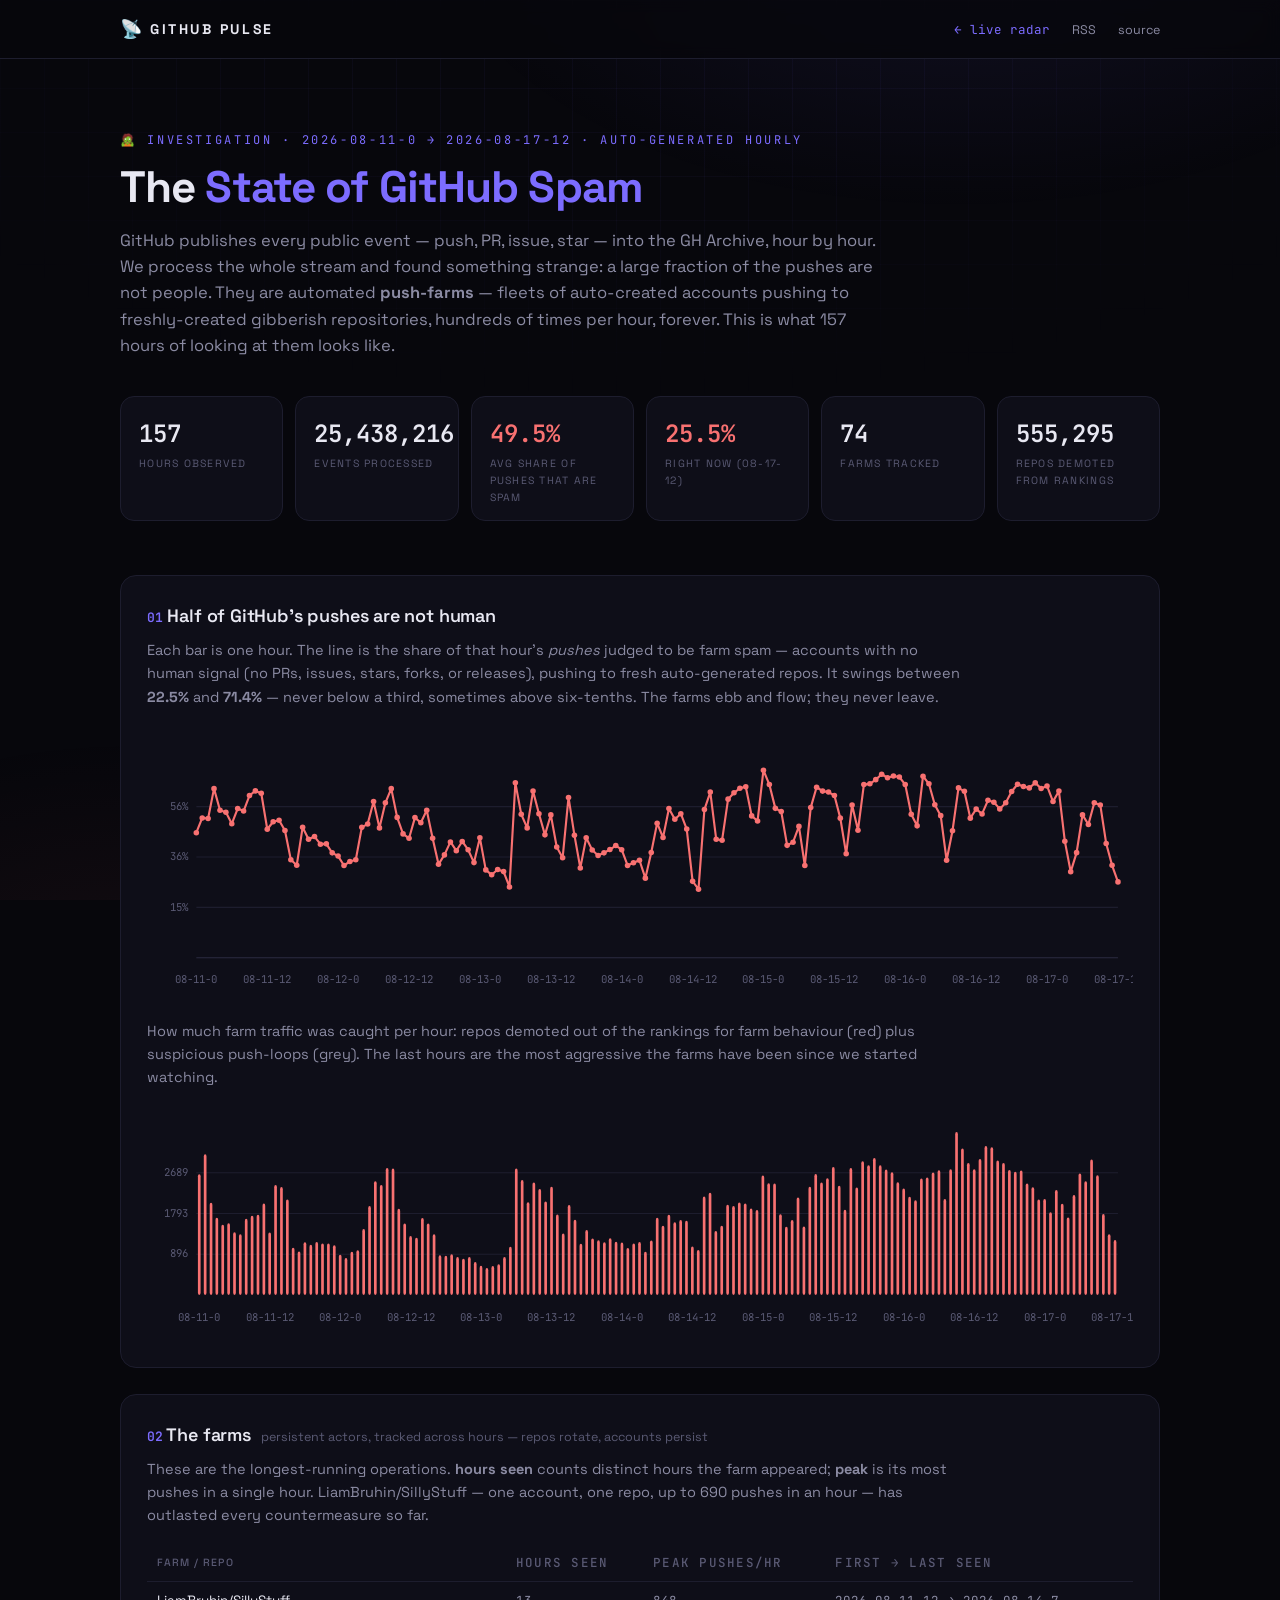
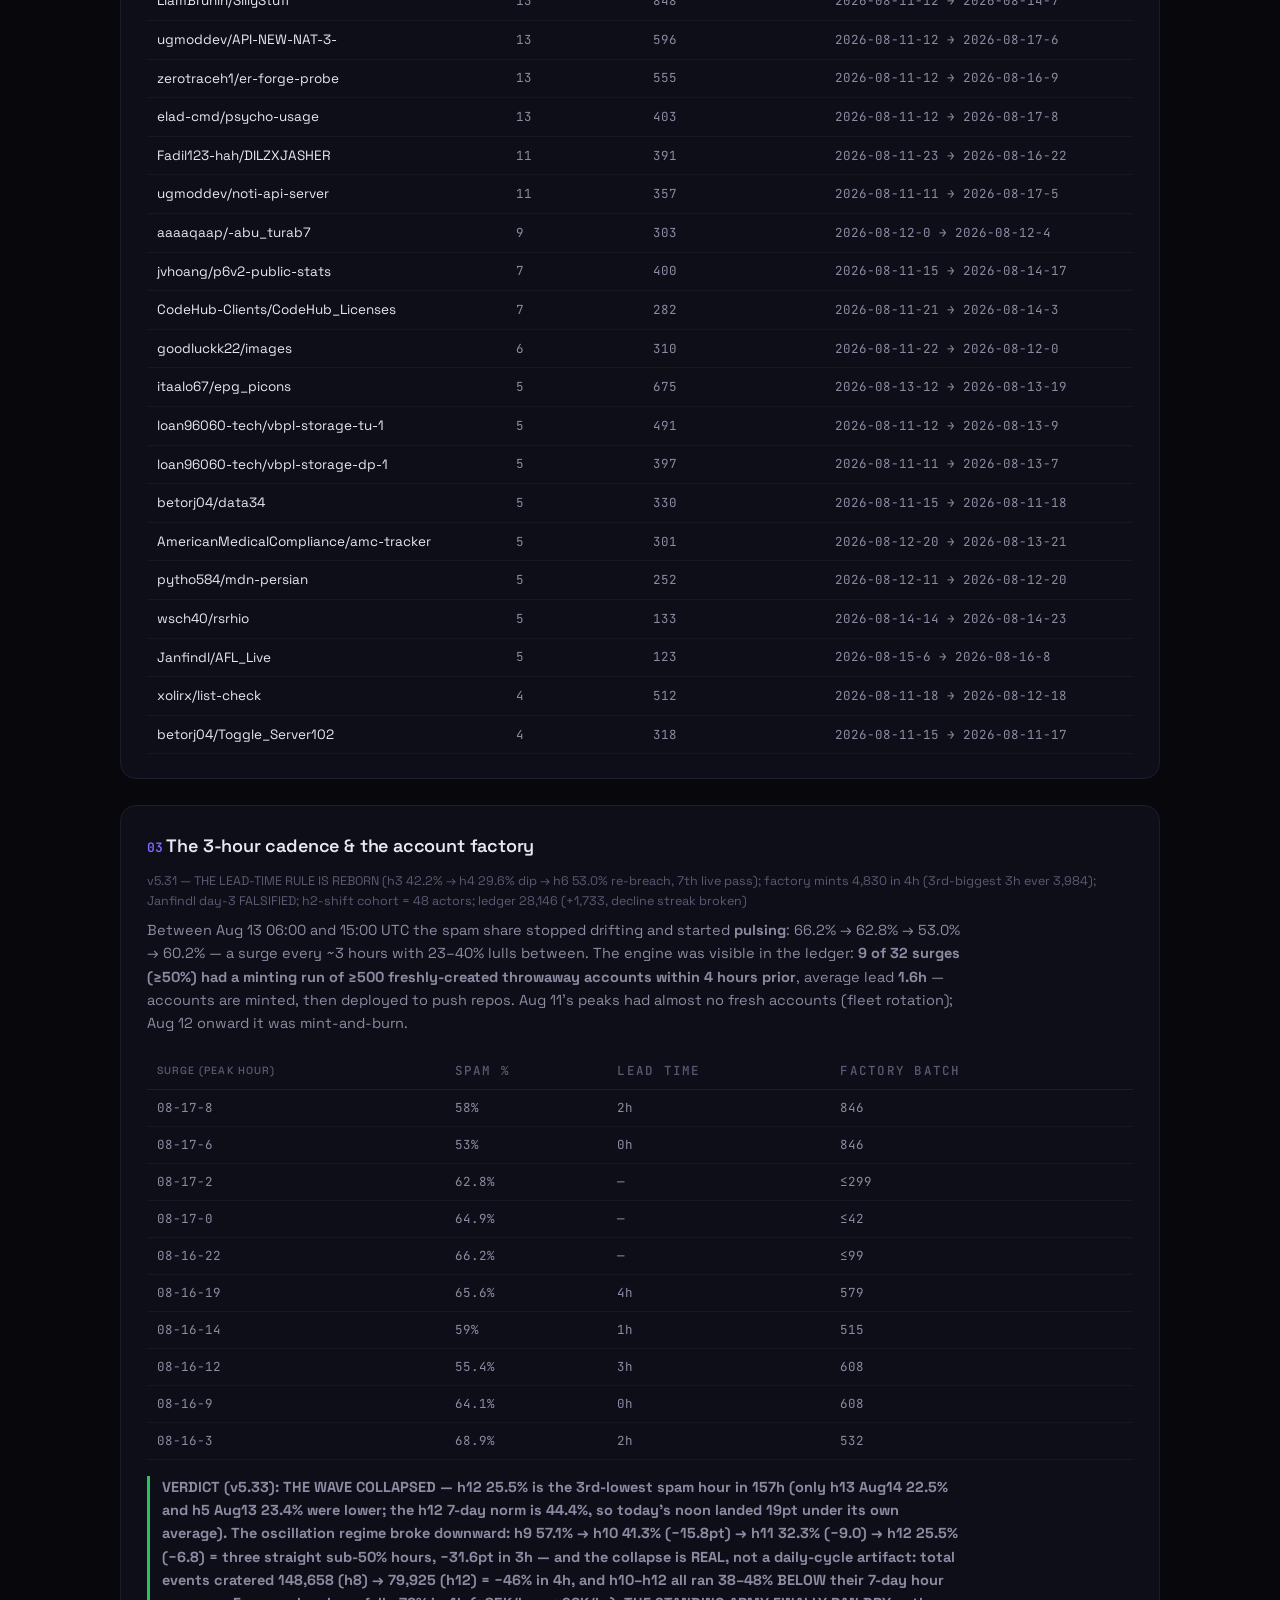
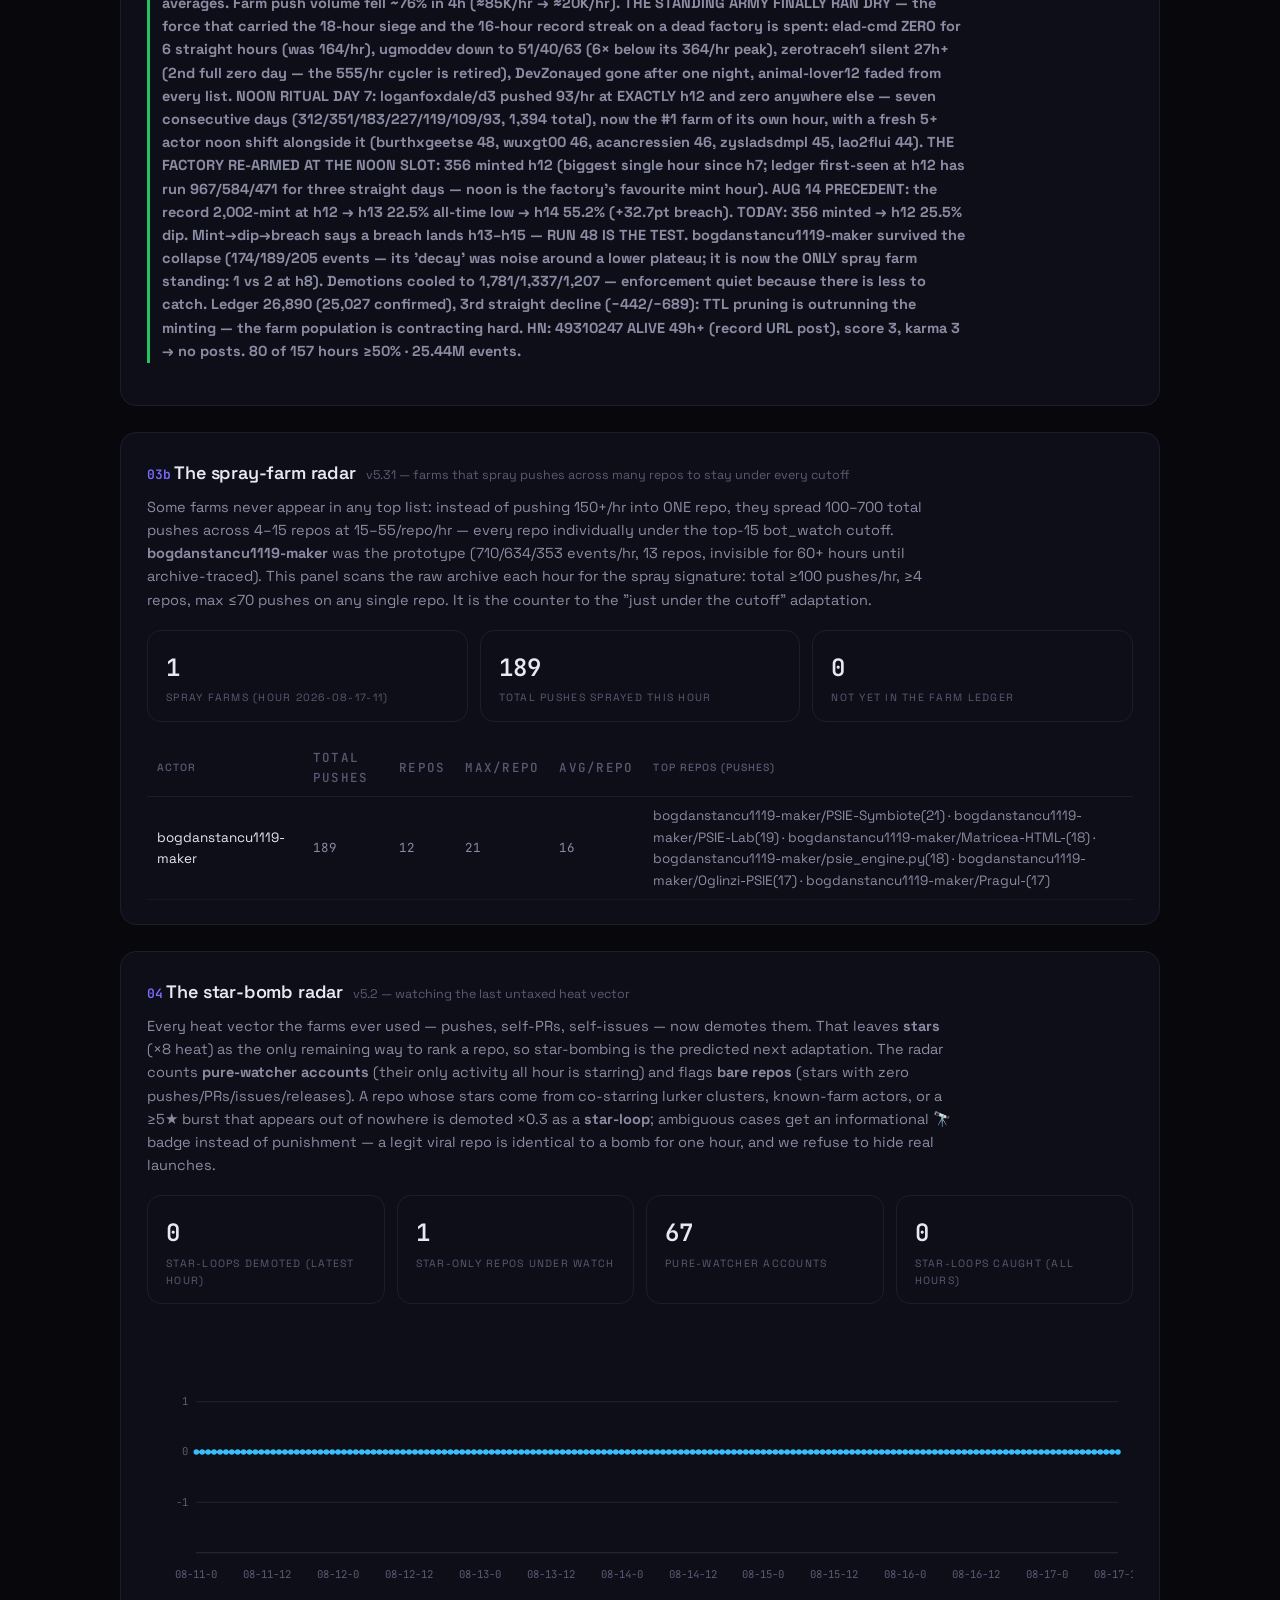
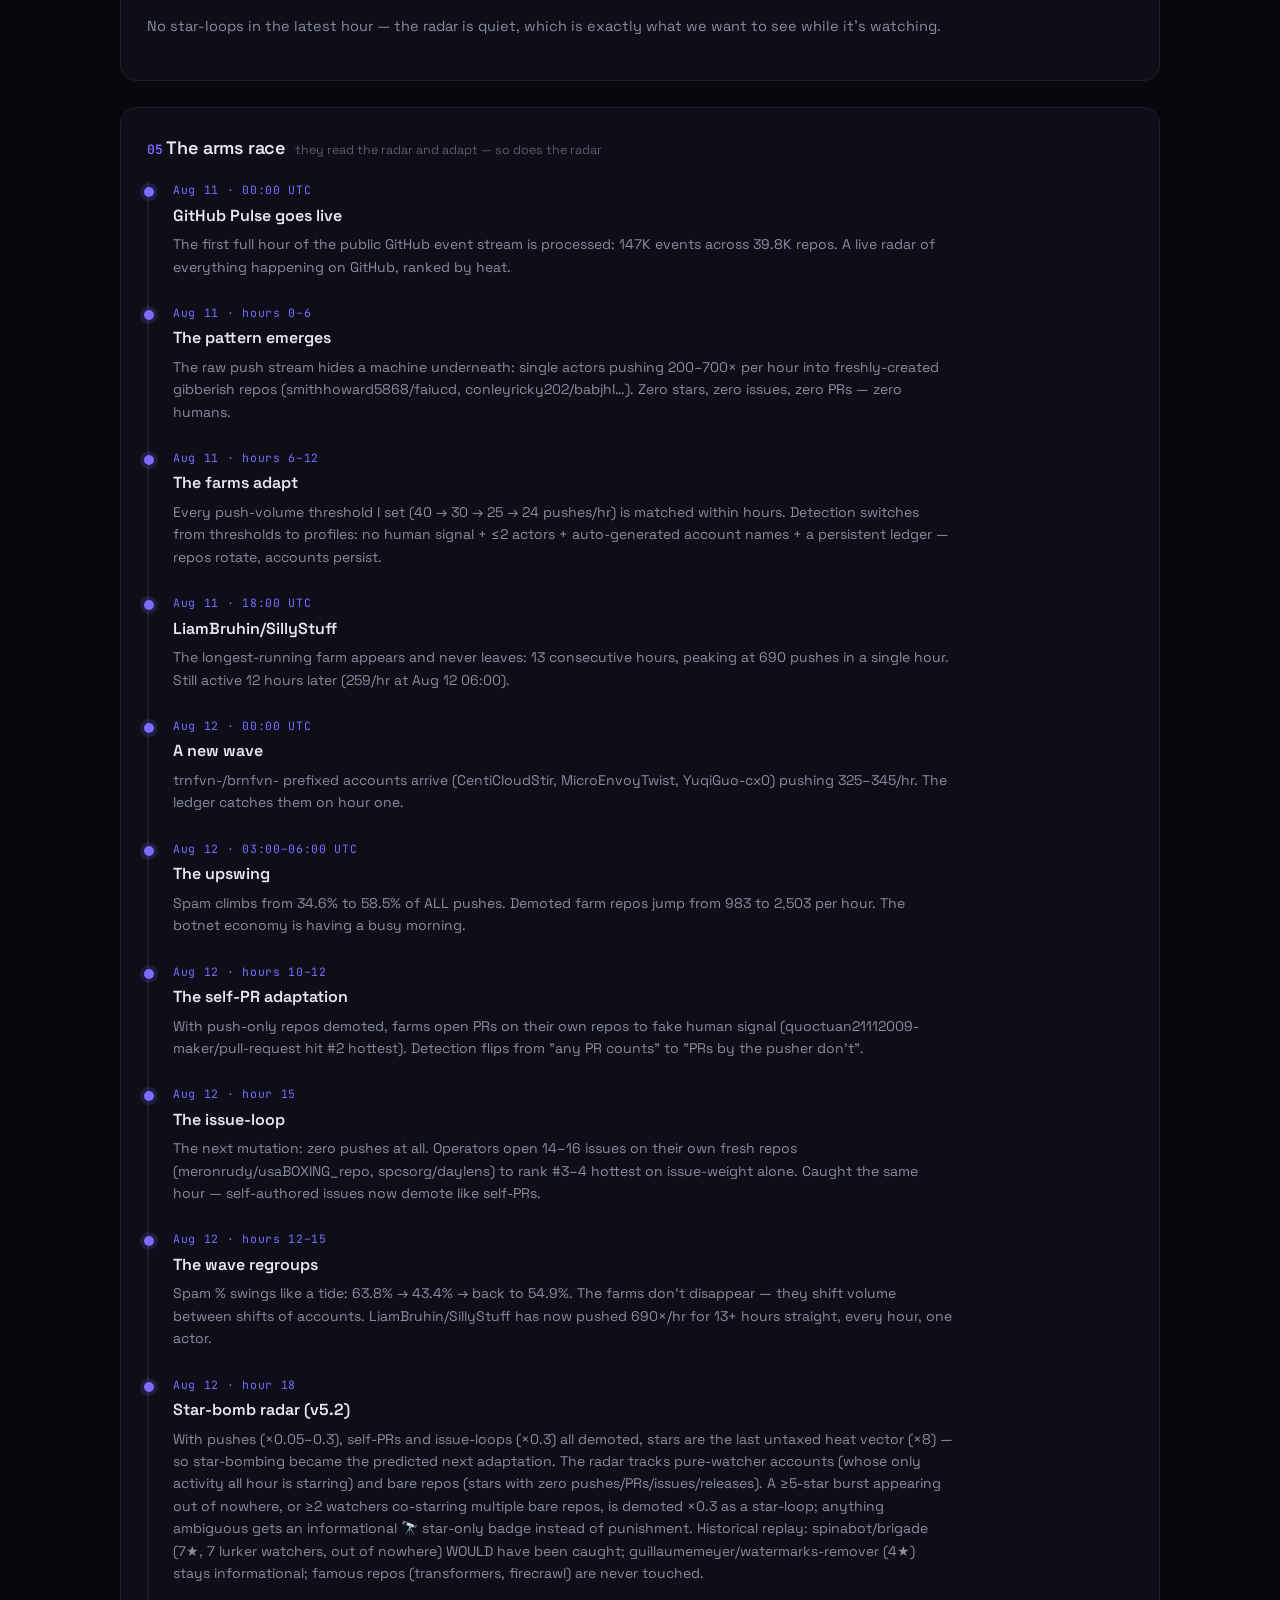
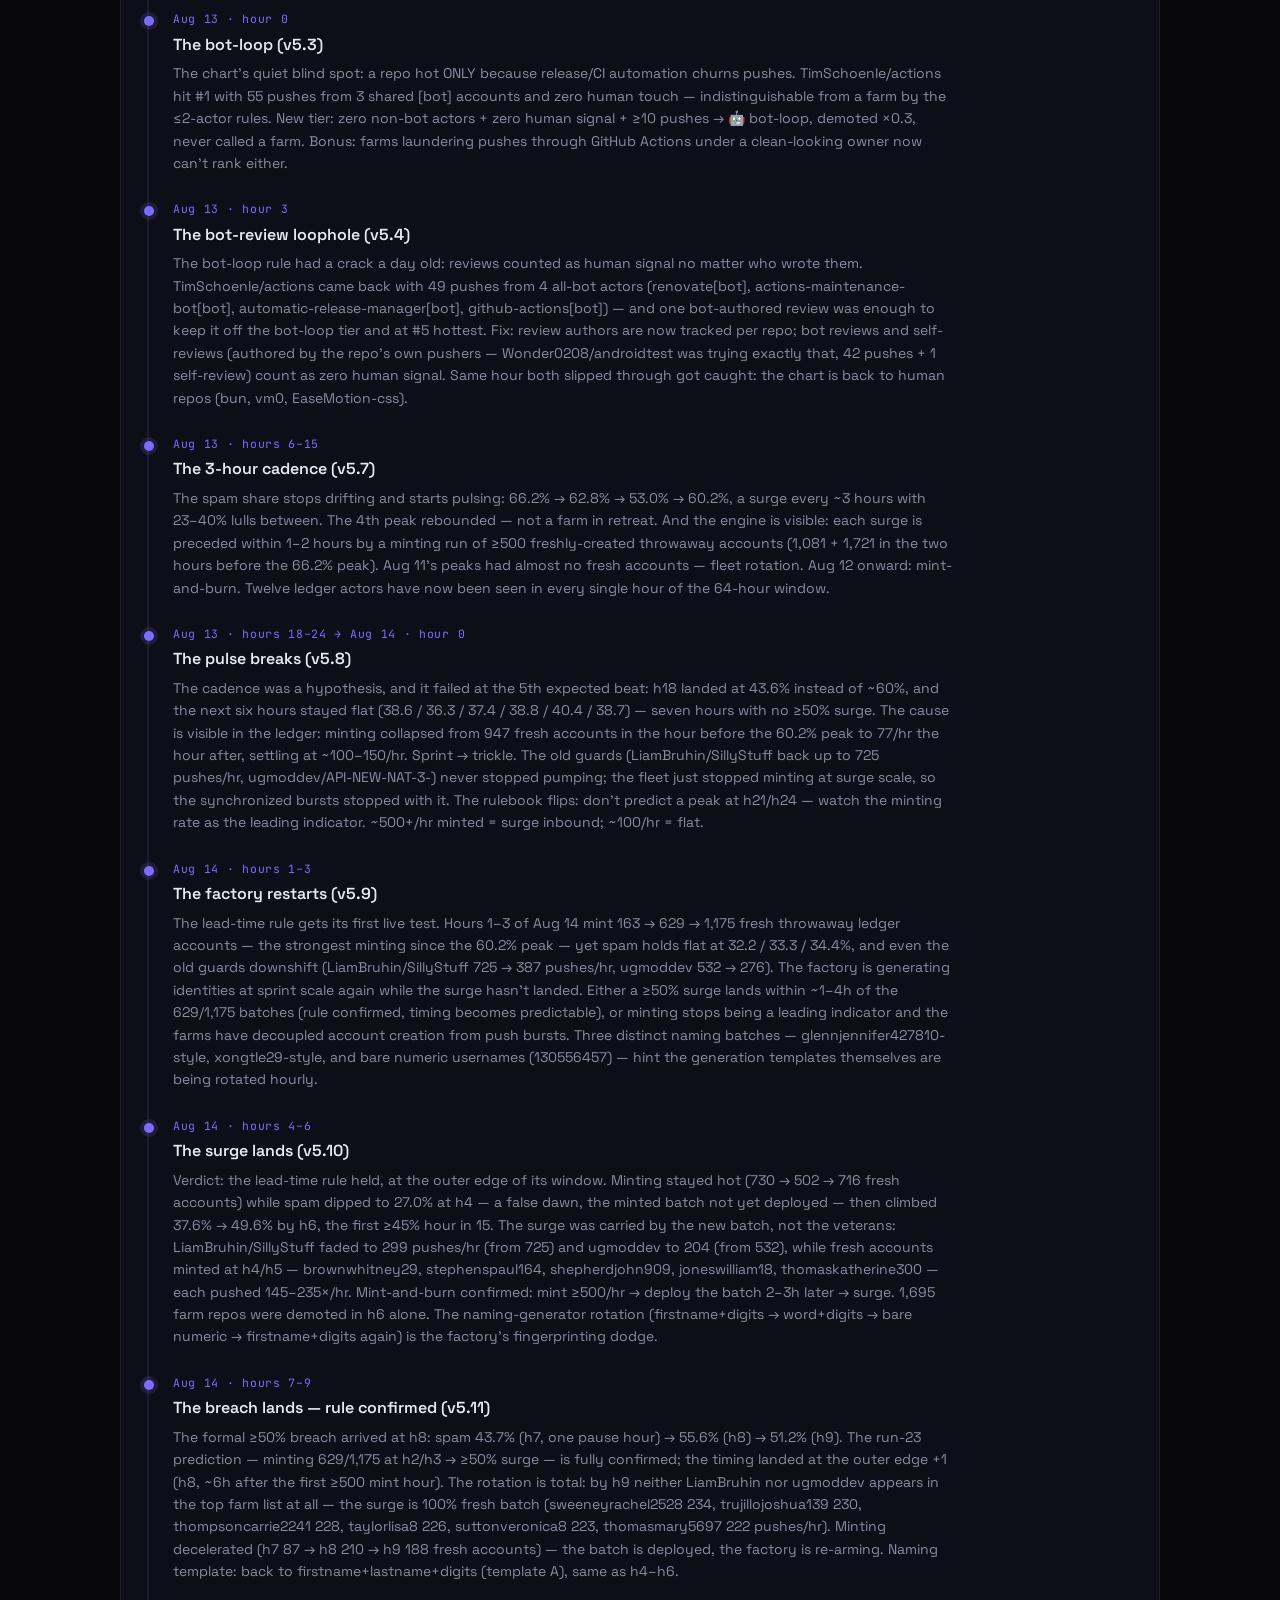
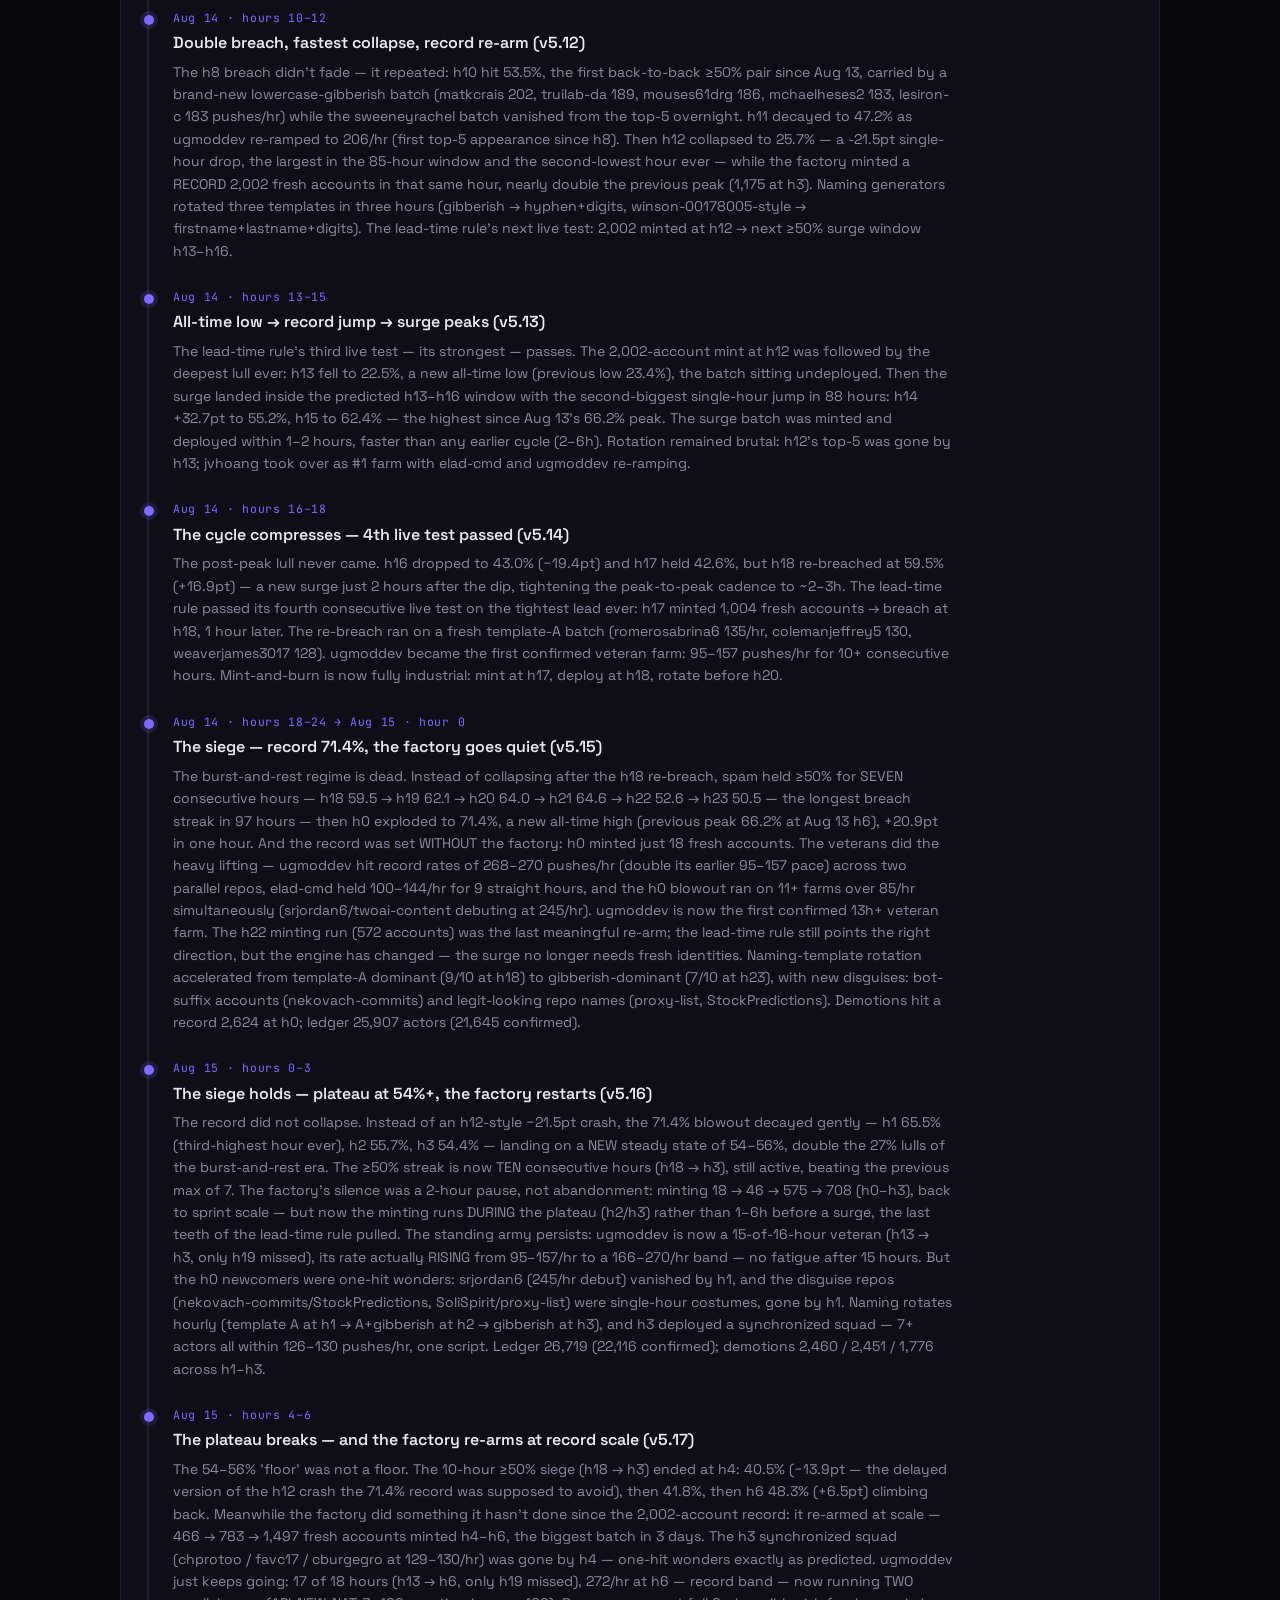
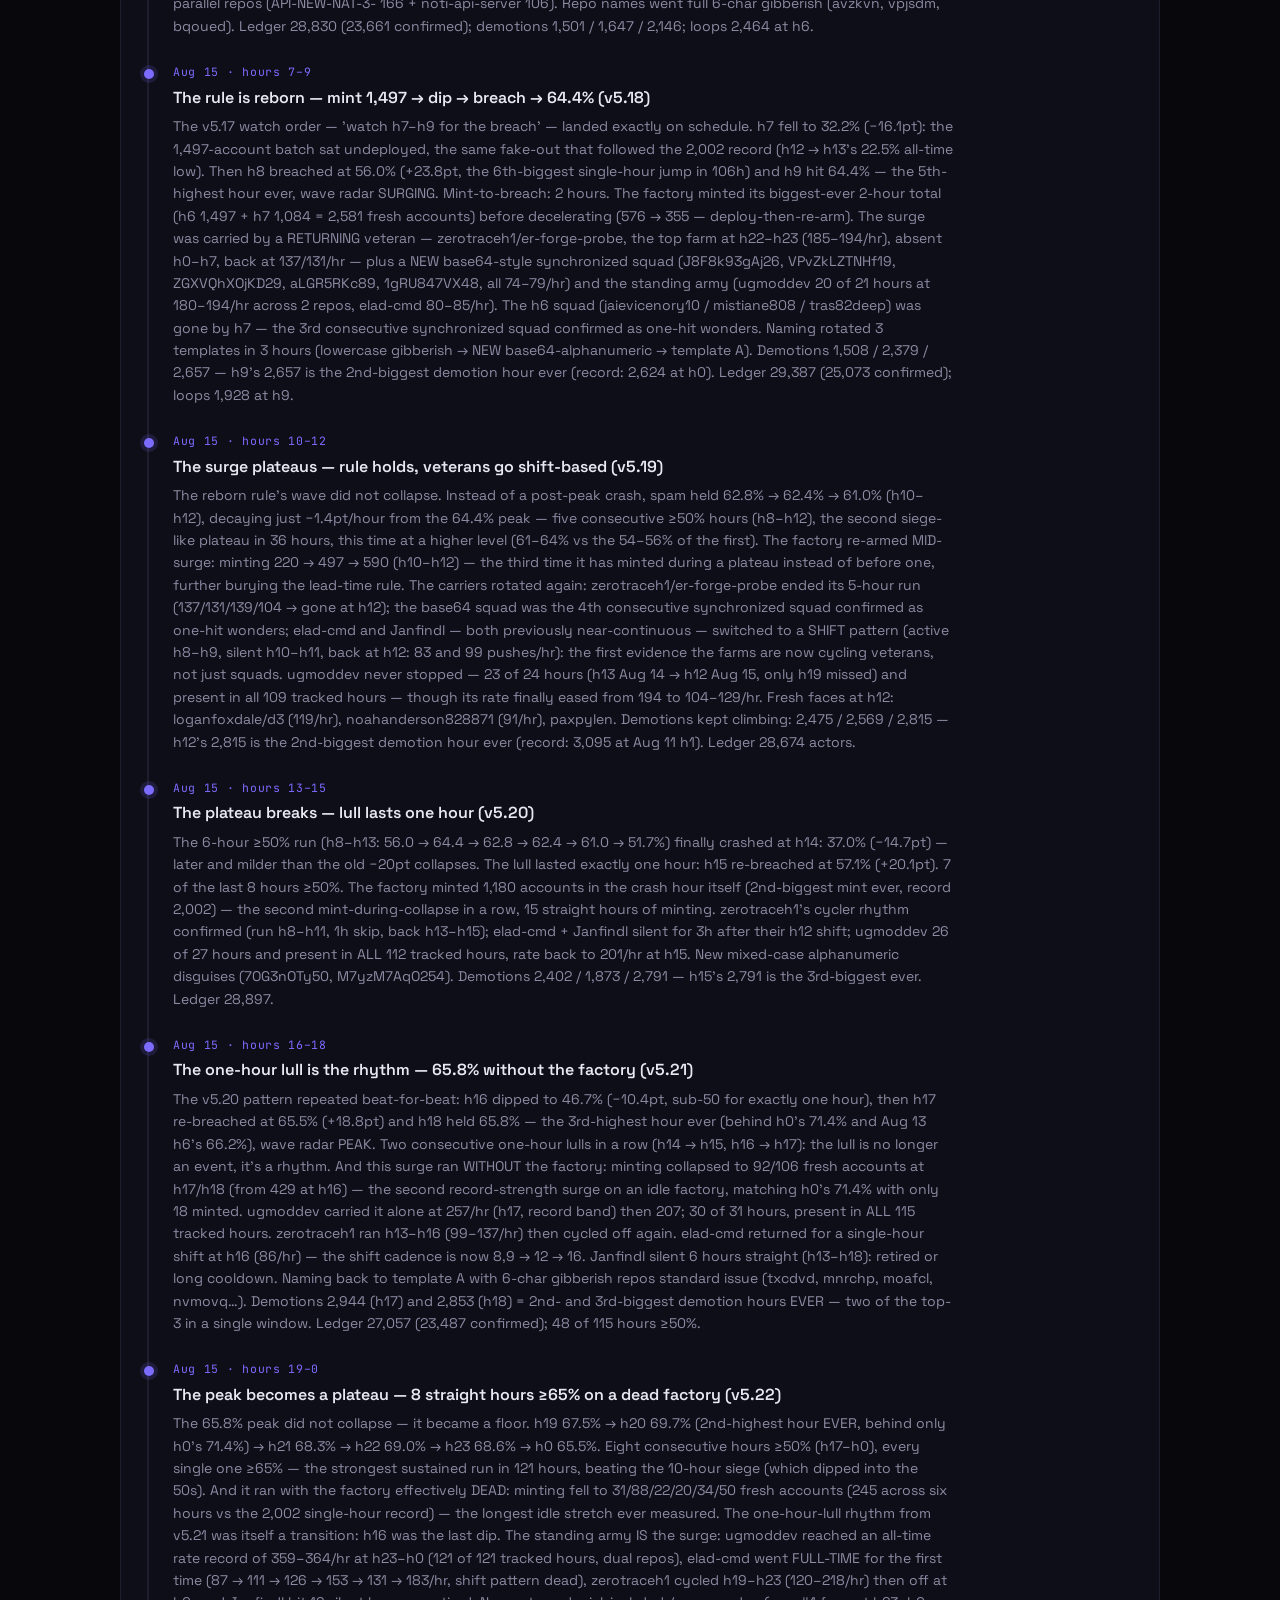
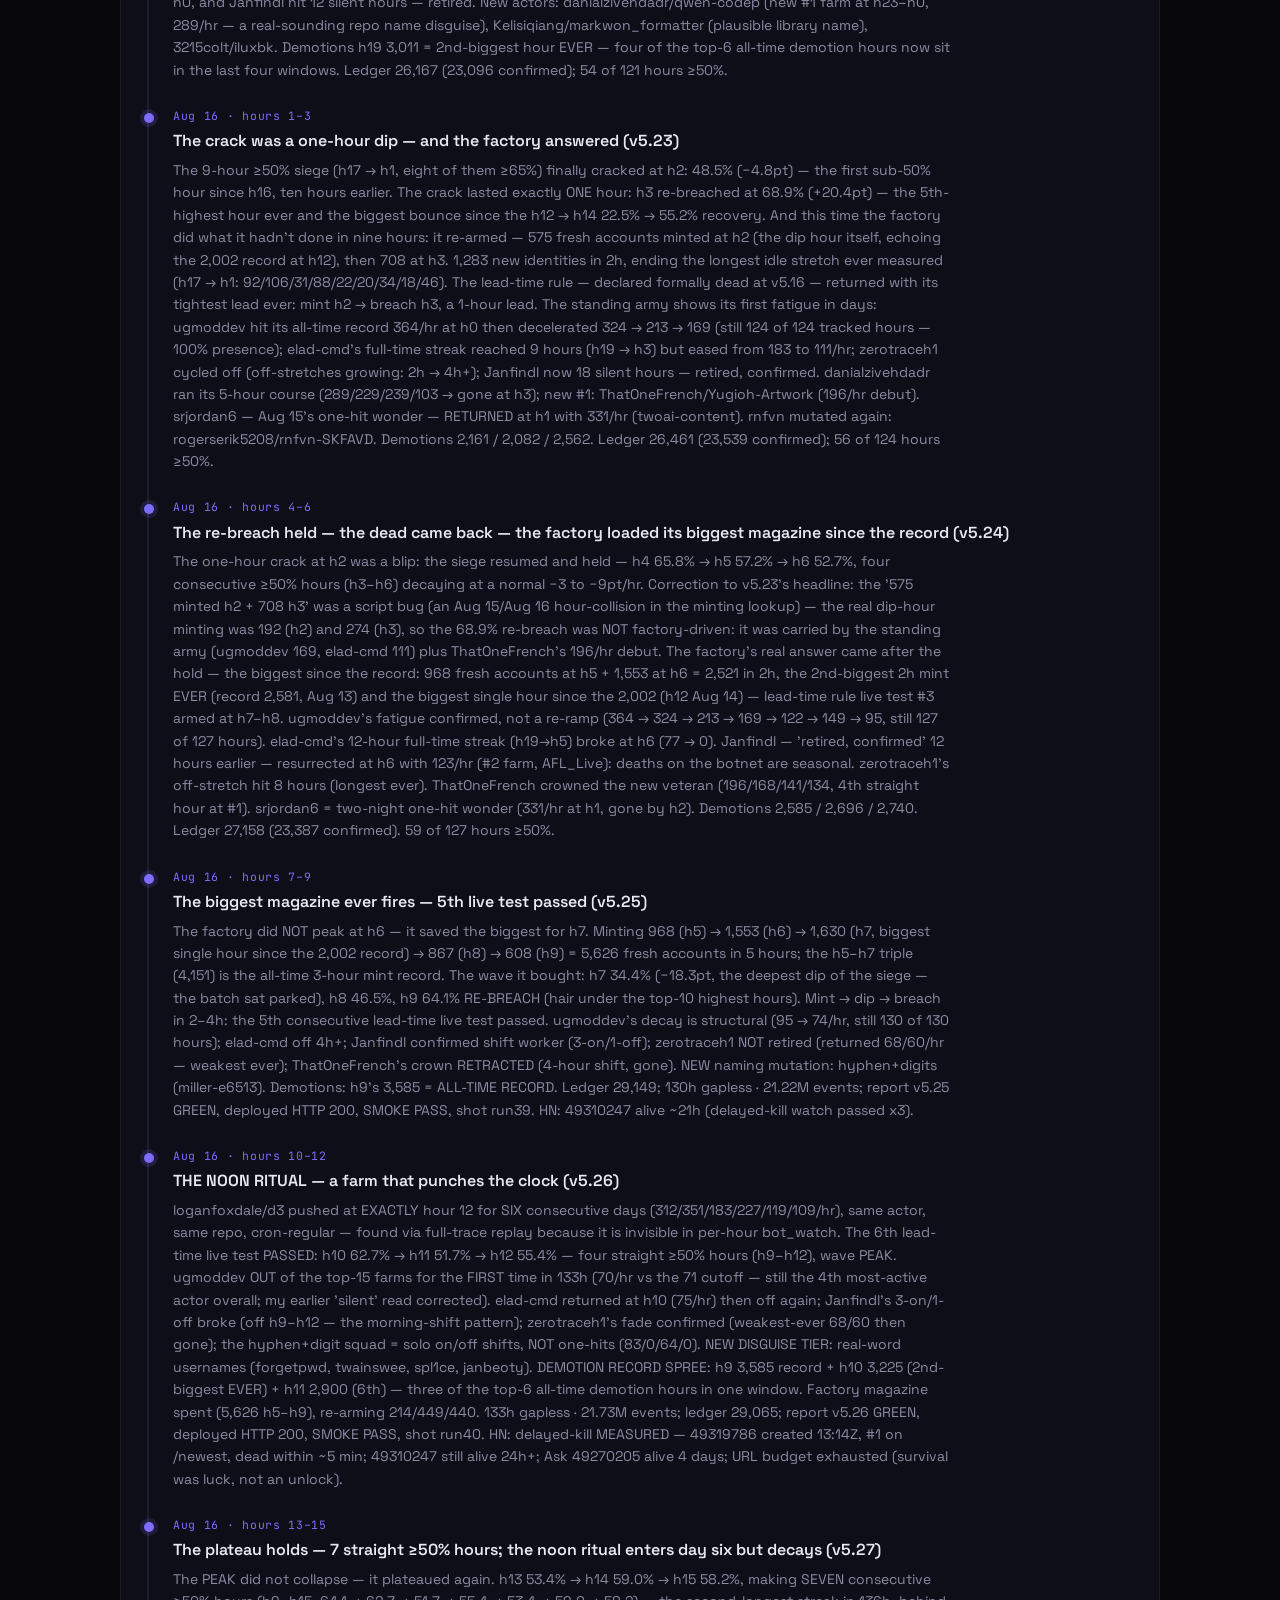
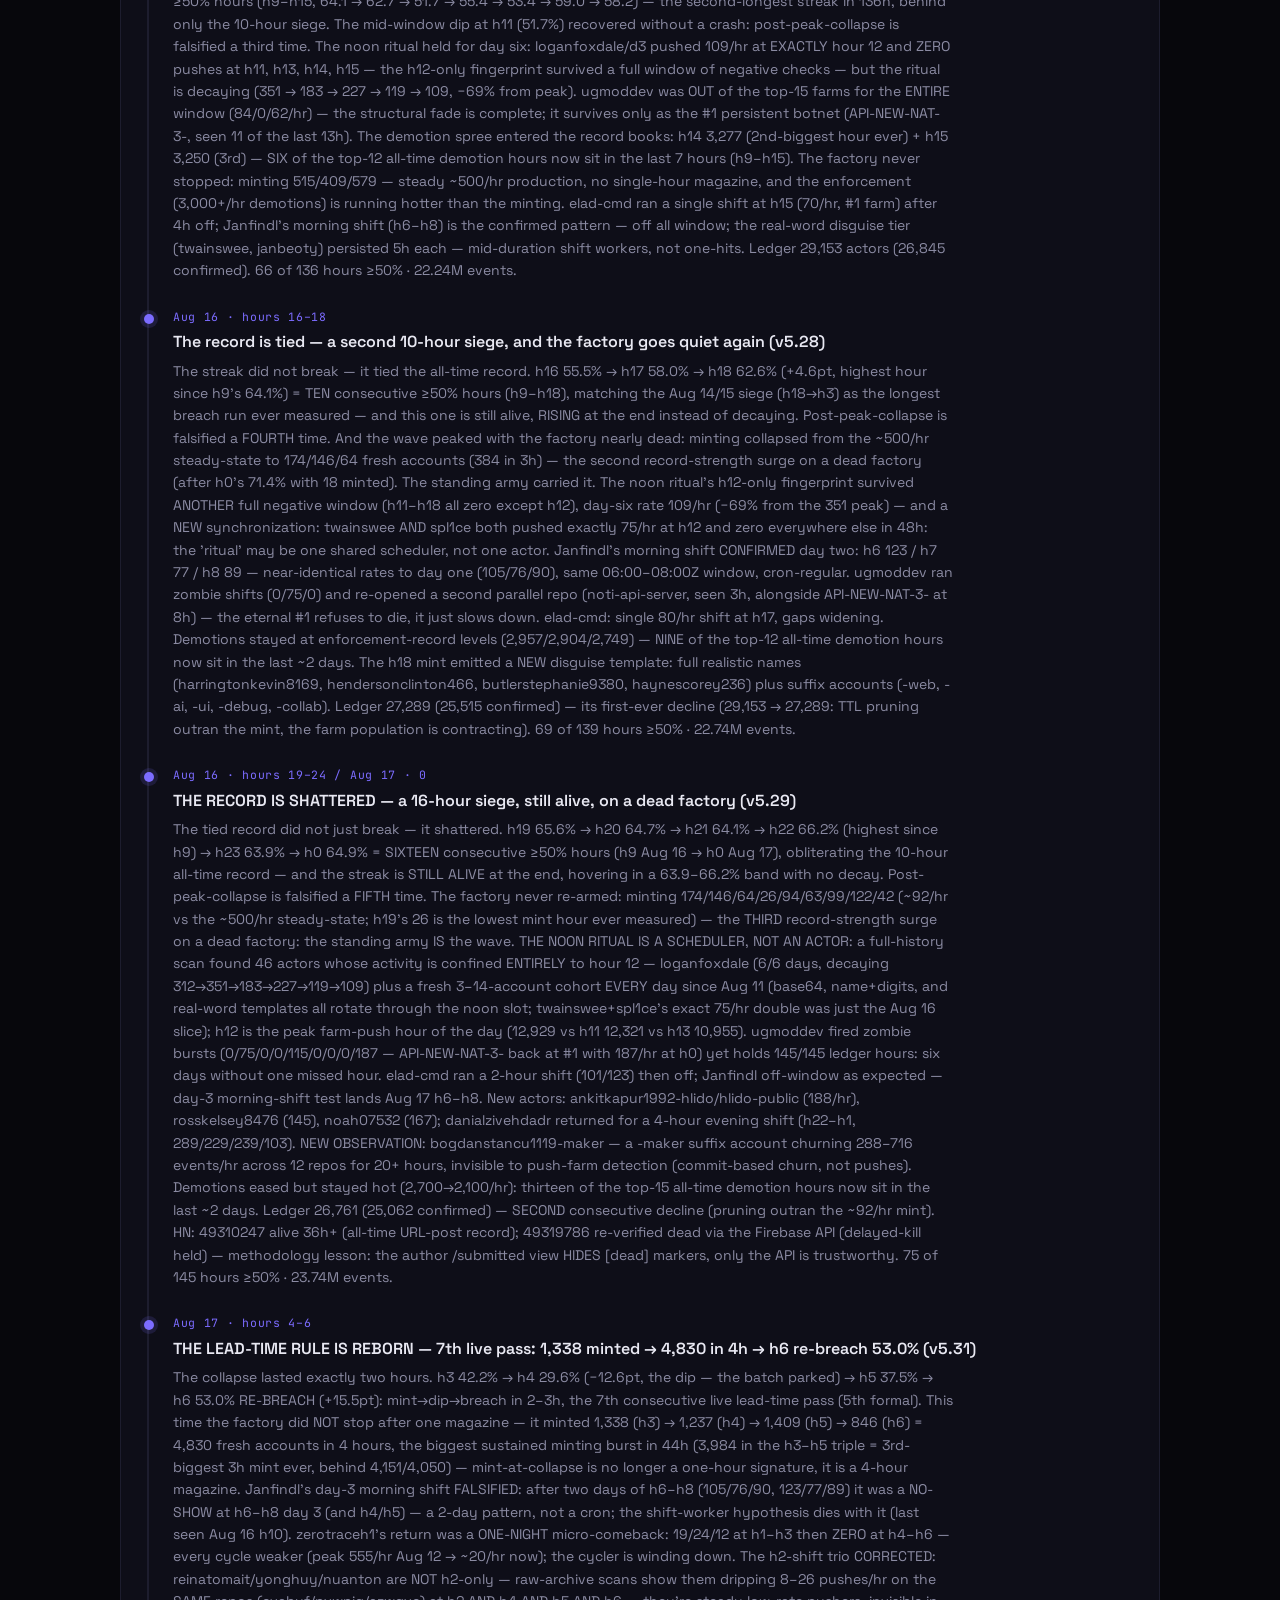
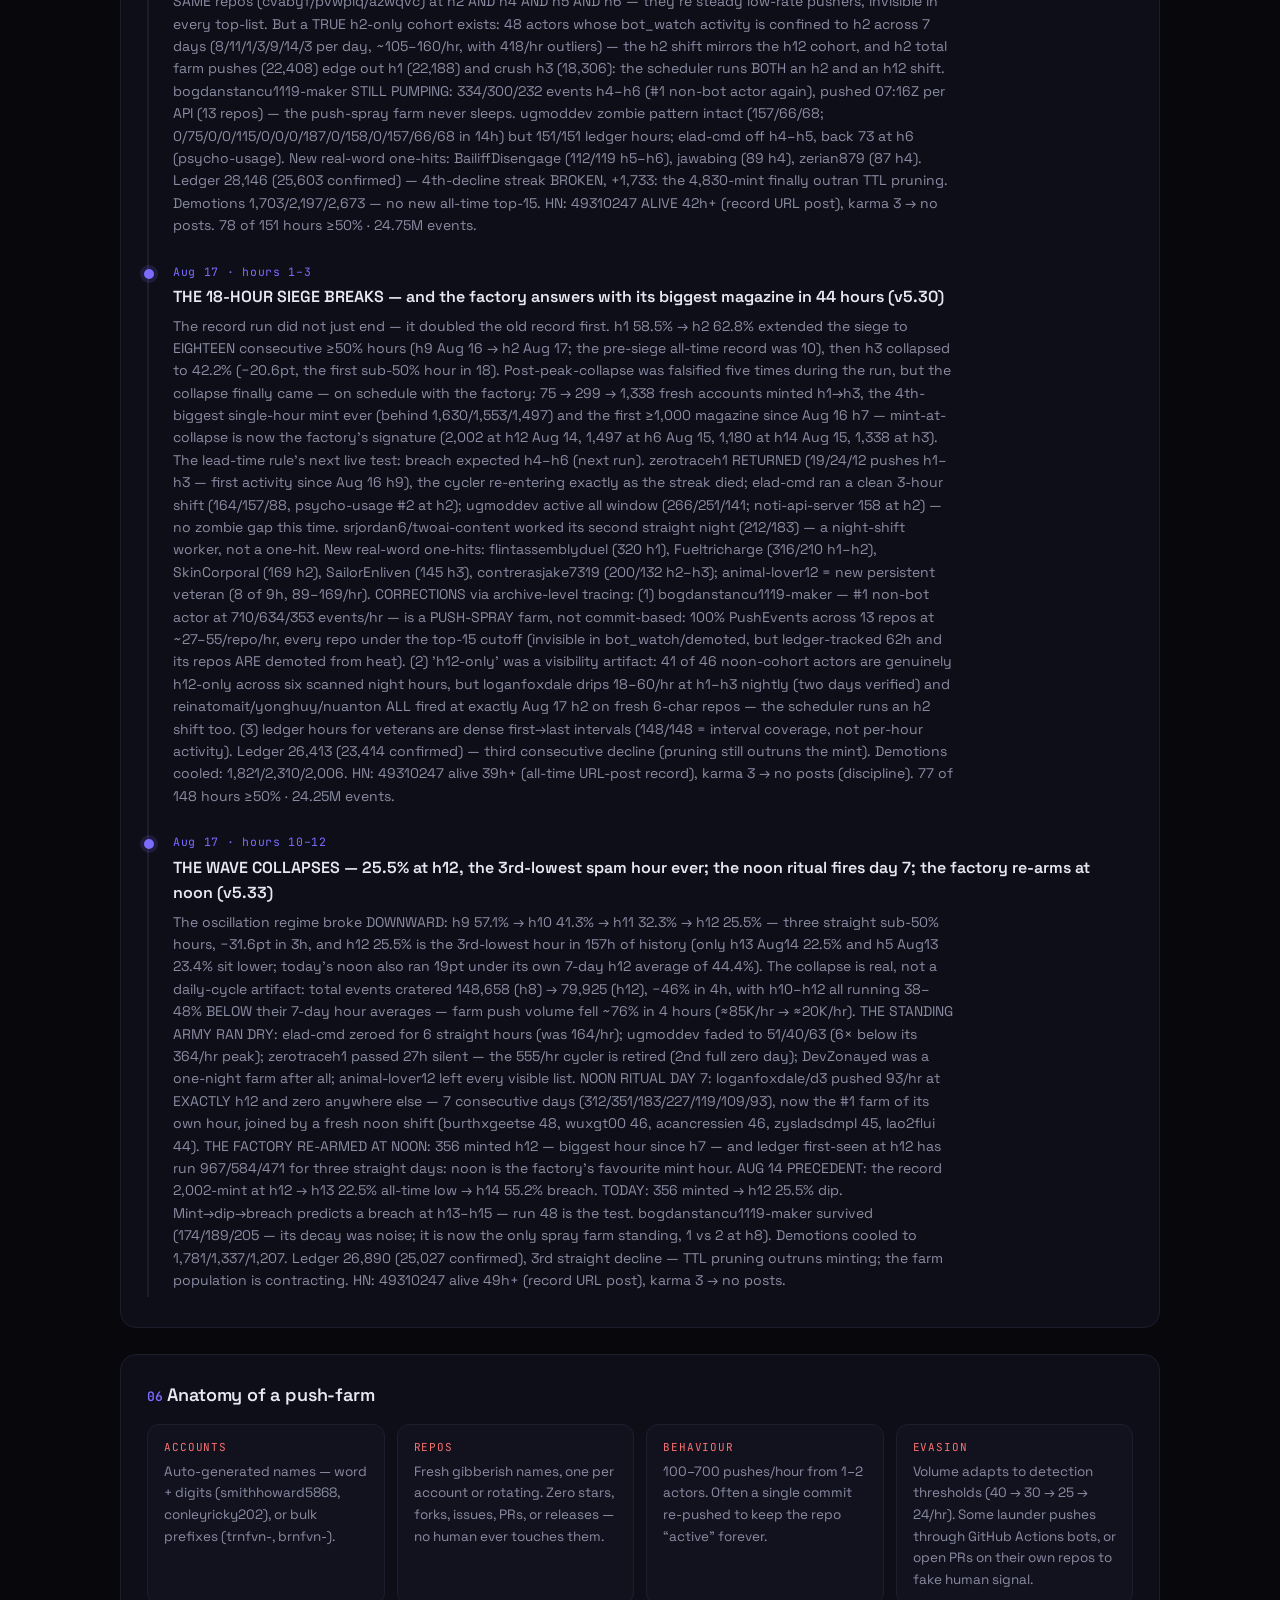
==== commit 0d0b14e1: "v5.33: THE WAVE COLLAPSES - h12 25.5% = 3rd-lowest spam hour in 157h (only h13 Aug14 22.5% / h5 Aug1" ====
--- a/site/report.html
+++ b/site/report.html
@@ -3,11 +3,11 @@
 <head>
 <meta charset="UTF-8">
 <meta name="viewport" content="width=device-width, initial-scale=1.0">
-<title>State of GitHub Spam — a 154-hour investigation by GitHub Pulse</title>
+<title>State of GitHub Spam — a 157-hour investigation by GitHub Pulse</title>
 <meta name="description" content="How much of GitHub's public push traffic is automated spam? A live, hour-by-hour investigation: push-farms, botnets, adaptation, and the arms race to detect them.">
 <meta property="og:type" content="article">
 <meta property="og:title" content="State of GitHub Spam — the botnet economy inside the public event stream">
-<meta property="og:description" content="154 hours of the full GH Archive, audited: ~50% of all pushes are spam from automated farms. See the charts, the farms, and the arms race.">
+<meta property="og:description" content="157 hours of the full GH Archive, audited: ~49% of all pushes are spam from automated farms. See the charts, the farms, and the arms race.">
 <meta property="og:url" content="https://github-pulse.surge.sh/report.html">
 <meta name="twitter:card" content="summary_large_image">
 <link rel="icon" href="data:image/svg+xml,<svg xmlns='http://www.w3.org/2000/svg' viewBox='0 0 100 100'><text y='.9em' font-size='90'>🧟</text></svg>">
@@ -95,16 +95,16 @@
 
 <main class="wrap">
   <section class="hero">
-    <div class="kicker">🧟 Investigation · 2026-08-11-0 → 2026-08-17-9 · auto-generated hourly</div>
+    <div class="kicker">🧟 Investigation · 2026-08-11-0 → 2026-08-17-12 · auto-generated hourly</div>
     <h1>The <span class="accent">State of GitHub Spam</span></h1>
-    <p class="sub">GitHub publishes every public event — push, PR, issue, star — into the GH Archive, hour by hour. We process the whole stream and found something strange: a large fraction of the pushes are not people. They are automated <b>push-farms</b> — fleets of auto-created accounts pushing to freshly-created gibberish repositories, hundreds of times per hour, forever. This is what 154 hours of looking at them looks like.</p>
+    <p class="sub">GitHub publishes every public event — push, PR, issue, star — into the GH Archive, hour by hour. We process the whole stream and found something strange: a large fraction of the pushes are not people. They are automated <b>push-farms</b> — fleets of auto-created accounts pushing to freshly-created gibberish repositories, hundreds of times per hour, forever. This is what 157 hours of looking at them looks like.</p>
     <div class="stats">
-      <div class="stat"><div class="stat-num">154</div><div class="stat-label">hours observed</div></div>
-      <div class="stat"><div class="stat-num">25,179,874</div><div class="stat-label">events processed</div></div>
-      <div class="stat"><div class="stat-num warn">49.8%</div><div class="stat-label">avg share of pushes that are spam</div></div>
-      <div class="stat"><div class="stat-num warn">57.1%</div><div class="stat-label">right now (08-17-9)</div></div>
+      <div class="stat"><div class="stat-num">157</div><div class="stat-label">hours observed</div></div>
+      <div class="stat"><div class="stat-num">25,438,216</div><div class="stat-label">events processed</div></div>
+      <div class="stat"><div class="stat-num warn">49.5%</div><div class="stat-label">avg share of pushes that are spam</div></div>
+      <div class="stat"><div class="stat-num warn">25.5%</div><div class="stat-label">right now (08-17-12)</div></div>
       <div class="stat"><div class="stat-num">74</div><div class="stat-label">farms tracked</div></div>
-      <div class="stat"><div class="stat-num">542,903</div><div class="stat-label">repos demoted from rankings</div></div>
+      <div class="stat"><div class="stat-num">555,295</div><div class="stat-label">repos demoted from rankings</div></div>
     </div>
   </section>
 
@@ -113,10 +113,10 @@
     <div class="lede">Each bar is one hour. The line is the share of that hour's <i>pushes</i> judged to be farm spam — accounts with no human signal (no PRs, issues, stars, forks, or releases), pushing to fresh auto-generated repos. It swings between <b>22.5%</b> and <b>71.4%</b> — never below a third, sometimes above six-tenths. The farms ebb and flow; they never leave.</div>
     <svg viewBox="0 0 920 240" class="chart" role="img" aria-label="spam share of all pushes per hour">
 <line x1="46" y1="65.0" x2="906" y2="65.0" stroke="#1d1d2e" stroke-width="1"/><text x="38" y="68.0" text-anchor="end" class="ax">56%</text><line x1="46" y1="112.0" x2="906" y2="112.0" stroke="#1d1d2e" stroke-width="1"/><text x="38" y="115.0" text-anchor="end" class="ax">36%</text><line x1="46" y1="159.0" x2="906" y2="159.0" stroke="#1d1d2e" stroke-width="1"/><text x="38" y="162.0" text-anchor="end" class="ax">15%</text><line x1="46" y1="206" x2="906" y2="206" stroke="#2a2a40" stroke-width="1"/>
-<polyline points="46.0,89.3 51.6,75.5 57.2,76.1 62.9,48.2 68.5,68.4 74.1,70.2 79.7,80.9 85.3,66.8 91.0,69.1 96.6,54.6 102.2,50.3 107.8,52.5 113.5,86.1 119.1,79.1 124.7,77.7 130.3,87.3 135.9,114.5 141.6,119.7 147.2,84.3 152.8,95.4 158.4,92.9 164.0,100.0 169.7,99.7 175.3,108.1 180.9,111.1 186.5,119.9 192.1,116.1 197.8,114.5 203.4,84.3 209.0,81.1 214.6,60.2 220.2,84.8 225.9,61.4 231.5,48.2 237.1,75.0 242.7,90.4 248.4,94.5 254.0,75.2 259.6,80.0 265.2,68.4 270.8,94.5 276.5,118.8 282.1,110.0 287.7,97.9 293.3,106.1 298.9,97.5 304.6,105.2 310.2,117.2 315.8,94.1 321.4,124.0 327.0,128.6 332.7,123.6 338.3,125.6 343.9,139.9 349.5,42.8 355.2,72.1 360.8,84.8 366.4,50.5 372.0,71.6 377.6,91.3 383.3,72.7 388.9,102.7 394.5,112.7 400.1,56.4 405.7,91.6 411.4,122.2 417.0,94.1 422.6,105.4 428.2,110.6 433.8,108.1 439.5,105.0 445.1,101.3 450.7,105.2 456.3,119.9 461.9,117.4 467.6,115.0 473.2,131.7 478.8,107.7 484.4,80.4 490.1,93.8 495.7,66.8 501.3,76.8 506.9,71.6 512.5,85.9 518.2,134.7 523.8,142.0 529.4,67.7 535.0,51.4 540.6,95.4 546.3,96.3 551.9,58.0 557.5,52.1 563.1,47.8 568.7,46.4 574.4,73.6 580.0,78.4 585.6,31.0 591.2,44.4 596.8,66.6 602.5,69.6 608.1,101.1 613.7,98.2 619.3,83.4 625.0,119.9 630.6,65.9 636.2,46.9 641.8,50.5 647.4,51.4 653.1,54.6 658.7,75.7 664.3,109.0 669.9,63.4 675.5,87.0 681.2,44.4 686.8,43.7 692.4,39.8 698.0,34.8 703.6,38.0 709.3,36.4 714.9,37.3 720.5,44.4 726.1,72.1 731.8,82.9 737.4,36.6 743.0,43.7 748.6,63.2 754.2,73.4 759.9,115.0 765.5,87.5 771.1,47.5 776.7,50.7 782.3,75.7 788.0,67.3 793.6,71.8 799.2,59.1 804.8,60.9 810.4,67.1 816.1,61.4 821.7,50.9 827.3,44.1 832.9,46.2 838.5,47.5 844.2,42.8 849.8,48.0 855.4,45.7 861.0,60.2 866.7,50.5 872.3,97.2 877.9,125.8 883.5,107.9 889.1,72.7 894.8,81.6 900.4,61.4 906.0,63.4" fill="none" stroke="#f87171" stroke-width="2" stroke-linejoin="round" stroke-linecap="round"/><circle cx="46.0" cy="89.3" r="2.6" fill="#f87171"/><circle cx="51.6" cy="75.5" r="2.6" fill="#f87171"/><circle cx="57.2" cy="76.1" r="2.6" fill="#f87171"/><circle cx="62.9" cy="48.2" r="2.6" fill="#f87171"/><circle cx="68.5" cy="68.4" r="2.6" fill="#f87171"/><circle cx="74.1" cy="70.2" r="2.6" fill="#f87171"/><circle cx="79.7" cy="80.9" r="2.6" fill="#f87171"/><circle cx="85.3" cy="66.8" r="2.6" fill="#f87171"/><circle cx="91.0" cy="69.1" r="2.6" fill="#f87171"/><circle cx="96.6" cy="54.6" r="2.6" fill="#f87171"/><circle cx="102.2" cy="50.3" r="2.6" fill="#f87171"/><circle cx="107.8" cy="52.5" r="2.6" fill="#f87171"/><circle cx="113.5" cy="86.1" r="2.6" fill="#f87171"/><circle cx="119.1" cy="79.1" r="2.6" fill="#f87171"/><circle cx="124.7" cy="77.7" r="2.6" fill="#f87171"/><circle cx="130.3" cy="87.3" r="2.6" fill="#f87171"/><circle cx="135.9" cy="114.5" r="2.6" fill="#f87171"/><circle cx="141.6" cy="119.7" r="2.6" fill="#f87171"/><circle cx="147.2" cy="84.3" r="2.6" fill="#f87171"/><circle cx="152.8" cy="95.4" r="2.6" fill="#f87171"/><circle cx="158.4" cy="92.9" r="2.6" fill="#f87171"/><circle cx="164.0" cy="100.0" r="2.6" fill="#f87171"/><circle cx="169.7" cy="99.7" r="2.6" fill="#f87171"/><circle cx="175.3" cy="108.1" r="2.6" fill="#f87171"/><circle cx="180.9" cy="111.1" r="2.6" fill="#f87171"/><circle cx="186.5" cy="119.9" r="2.6" fill="#f87171"/><circle cx="192.1" cy="116.1" r="2.6" fill="#f87171"/><circle cx="197.8" cy="114.5" r="2.6" fill="#f87171"/><circle cx="203.4" cy="84.3" r="2.6" fill="#f87171"/><circle cx="209.0" cy="81.1" r="2.6" fill="#f87171"/><circle cx="214.6" cy="60.2" r="2.6" fill="#f87171"/><circle cx="220.2" cy="84.8" r="2.6" fill="#f87171"/><circle cx="225.9" cy="61.4" r="2.6" fill="#f87171"/><circle cx="231.5" cy="48.2" r="2.6" fill="#f87171"/><circle cx="237.1" cy="75.0" r="2.6" fill="#f87171"/><circle cx="242.7" cy="90.4" r="2.6" fill="#f87171"/><circle cx="248.4" cy="94.5" r="2.6" fill="#f87171"/><circle cx="254.0" cy="75.2" r="2.6" fill="#f87171"/><circle cx="259.6" cy="80.0" r="2.6" fill="#f87171"/><circle cx="265.2" cy="68.4" r="2.6" fill="#f87171"/><circle cx="270.8" cy="94.5" r="2.6" fill="#f87171"/><circle cx="276.5" cy="118.8" r="2.6" fill="#f87171"/><circle cx="282.1" cy="110.0" r="2.6" fill="#f87171"/><circle cx="287.7" cy="97.9" r="2.6" fill="#f87171"/><circle cx="293.3" cy="106.1" r="2.6" fill="#f87171"/><circle cx="298.9" cy="97.5" r="2.6" fill="#f87171"/><circle cx="304.6" cy="105.2" r="2.6" fill="#f87171"/><circle cx="310.2" cy="117.2" r="2.6" fill="#f87171"/><circle cx="315.8" cy="94.1" r="2.6" fill="#f87171"/><circle cx="321.4" cy="124.0" r="2.6" fill="#f87171"/><circle cx="327.0" cy="128.6" r="2.6" fill="#f87171"/><circle cx="332.7" cy="123.6" r="2.6" fill="#f87171"/><circle cx="338.3" cy="125.6" r="2.6" fill="#f87171"/><circle cx="343.9" cy="139.9" r="2.6" fill="#f87171"/><circle cx="349.5" cy="42.8" r="2.6" fill="#f87171"/><circle cx="355.2" cy="72.1" r="2.6" fill="#f87171"/><circle cx="360.8" cy="84.8" r="2.6" fill="#f87171"/><circle cx="366.4" cy="50.5" r="2.6" fill="#f87171"/><circle cx="372.0" cy="71.6" r="2.6" fill="#f87171"/><circle cx="377.6" cy="91.3" r="2.6" fill="#f87171"/><circle cx="383.3" cy="72.7" r="2.6" fill="#f87171"/><circle cx="388.9" cy="102.7" r="2.6" fill="#f87171"/><circle cx="394.5" cy="112.7" r="2.6" fill="#f87171"/><circle cx="400.1" cy="56.4" r="2.6" fill="#f87171"/><circle cx="405.7" cy="91.6" r="2.6" fill="#f87171"/><circle cx="411.4" cy="122.2" r="2.6" fill="#f87171"/><circle cx="417.0" cy="94.1" r="2.6" fill="#f87171"/><circle cx="422.6" cy="105.4" r="2.6" fill="#f87171"/><circle cx="428.2" cy="110.6" r="2.6" fill="#f87171"/><circle cx="433.8" cy="108.1" r="2.6" fill="#f87171"/><circle cx="439.5" cy="105.0" r="2.6" fill="#f87171"/><circle cx="445.1" cy="101.3" r="2.6" fill="#f87171"/><circle cx="450.7" cy="105.2" r="2.6" fill="#f87171"/><circle cx="456.3" cy="119.9" r="2.6" fill="#f87171"/><circle cx="461.9" cy="117.4" r="2.6" fill="#f87171"/><circle cx="467.6" cy="115.0" r="2.6" fill="#f87171"/><circle cx="473.2" cy="131.7" r="2.6" fill="#f87171"/><circle cx="478.8" cy="107.7" r="2.6" fill="#f87171"/><circle cx="484.4" cy="80.4" r="2.6" fill="#f87171"/><circle cx="490.1" cy="93.8" r="2.6" fill="#f87171"/><circle cx="495.7" cy="66.8" r="2.6" fill="#f87171"/><circle cx="501.3" cy="76.8" r="2.6" fill="#f87171"/><circle cx="506.9" cy="71.6" r="2.6" fill="#f87171"/><circle cx="512.5" cy="85.9" r="2.6" fill="#f87171"/><circle cx="518.2" cy="134.7" r="2.6" fill="#f87171"/><circle cx="523.8" cy="142.0" r="2.6" fill="#f87171"/><circle cx="529.4" cy="67.7" r="2.6" fill="#f87171"/><circle cx="535.0" cy="51.4" r="2.6" fill="#f87171"/><circle cx="540.6" cy="95.4" r="2.6" fill="#f87171"/><circle cx="546.3" cy="96.3" r="2.6" fill="#f87171"/><circle cx="551.9" cy="58.0" r="2.6" fill="#f87171"/><circle cx="557.5" cy="52.1" r="2.6" fill="#f87171"/><circle cx="563.1" cy="47.8" r="2.6" fill="#f87171"/><circle cx="568.7" cy="46.4" r="2.6" fill="#f87171"/><circle cx="574.4" cy="73.6" r="2.6" fill="#f87171"/><circle cx="580.0" cy="78.4" r="2.6" fill="#f87171"/><circle cx="585.6" cy="31.0" r="2.6" fill="#f87171"/><circle cx="591.2" cy="44.4" r="2.6" fill="#f87171"/><circle cx="596.8" cy="66.6" r="2.6" fill="#f87171"/><circle cx="602.5" cy="69.6" r="2.6" fill="#f87171"/><circle cx="608.1" cy="101.1" r="2.6" fill="#f87171"/><circle cx="613.7" cy="98.2" r="2.6" fill="#f87171"/><circle cx="619.3" cy="83.4" r="2.6" fill="#f87171"/><circle cx="625.0" cy="119.9" r="2.6" fill="#f87171"/><circle cx="630.6" cy="65.9" r="2.6" fill="#f87171"/><circle cx="636.2" cy="46.9" r="2.6" fill="#f87171"/><circle cx="641.8" cy="50.5" r="2.6" fill="#f87171"/><circle cx="647.4" cy="51.4" r="2.6" fill="#f87171"/><circle cx="653.1" cy="54.6" r="2.6" fill="#f87171"/><circle cx="658.7" cy="75.7" r="2.6" fill="#f87171"/><circle cx="664.3" cy="109.0" r="2.6" fill="#f87171"/><circle cx="669.9" cy="63.4" r="2.6" fill="#f87171"/><circle cx="675.5" cy="87.0" r="2.6" fill="#f87171"/><circle cx="681.2" cy="44.4" r="2.6" fill="#f87171"/><circle cx="686.8" cy="43.7" r="2.6" fill="#f87171"/><circle cx="692.4" cy="39.8" r="2.6" fill="#f87171"/><circle cx="698.0" cy="34.8" r="2.6" fill="#f87171"/><circle cx="703.6" cy="38.0" r="2.6" fill="#f87171"/><circle cx="709.3" cy="36.4" r="2.6" fill="#f87171"/><circle cx="714.9" cy="37.3" r="2.6" fill="#f87171"/><circle cx="720.5" cy="44.4" r="2.6" fill="#f87171"/><circle cx="726.1" cy="72.1" r="2.6" fill="#f87171"/><circle cx="731.8" cy="82.9" r="2.6" fill="#f87171"/><circle cx="737.4" cy="36.6" r="2.6" fill="#f87171"/><circle cx="743.0" cy="43.7" r="2.6" fill="#f87171"/><circle cx="748.6" cy="63.2" r="2.6" fill="#f87171"/><circle cx="754.2" cy="73.4" r="2.6" fill="#f87171"/><circle cx="759.9" cy="115.0" r="2.6" fill="#f87171"/><circle cx="765.5" cy="87.5" r="2.6" fill="#f87171"/><circle cx="771.1" cy="47.5" r="2.6" fill="#f87171"/><circle cx="776.7" cy="50.7" r="2.6" fill="#f87171"/><circle cx="782.3" cy="75.7" r="2.6" fill="#f87171"/><circle cx="788.0" cy="67.3" r="2.6" fill="#f87171"/><circle cx="793.6" cy="71.8" r="2.6" fill="#f87171"/><circle cx="799.2" cy="59.1" r="2.6" fill="#f87171"/><circle cx="804.8" cy="60.9" r="2.6" fill="#f87171"/><circle cx="810.4" cy="67.1" r="2.6" fill="#f87171"/><circle cx="816.1" cy="61.4" r="2.6" fill="#f87171"/><circle cx="821.7" cy="50.9" r="2.6" fill="#f87171"/><circle cx="827.3" cy="44.1" r="2.6" fill="#f87171"/><circle cx="832.9" cy="46.2" r="2.6" fill="#f87171"/><circle cx="838.5" cy="47.5" r="2.6" fill="#f87171"/><circle cx="844.2" cy="42.8" r="2.6" fill="#f87171"/><circle cx="849.8" cy="48.0" r="2.6" fill="#f87171"/><circle cx="855.4" cy="45.7" r="2.6" fill="#f87171"/><circle cx="861.0" cy="60.2" r="2.6" fill="#f87171"/><circle cx="866.7" cy="50.5" r="2.6" fill="#f87171"/><circle cx="872.3" cy="97.2" r="2.6" fill="#f87171"/><circle cx="877.9" cy="125.8" r="2.6" fill="#f87171"/><circle cx="883.5" cy="107.9" r="2.6" fill="#f87171"/><circle cx="889.1" cy="72.7" r="2.6" fill="#f87171"/><circle cx="894.8" cy="81.6" r="2.6" fill="#f87171"/><circle cx="900.4" cy="61.4" r="2.6" fill="#f87171"/><circle cx="906.0" cy="63.4" r="2.6" fill="#f87171"/><text x="46.0" y="230" text-anchor="middle" class="ax">08-11-0</text><text x="107.8" y="230" text-anchor="middle" class="ax">08-11-11</text><text x="169.7" y="230" text-anchor="middle" class="ax">08-11-22</text><text x="231.5" y="230" text-anchor="middle" class="ax">08-12-9</text><text x="293.3" y="230" text-anchor="middle" class="ax">08-12-20</text><text x="355.2" y="230" text-anchor="middle" class="ax">08-13-7</text><text x="417.0" y="230" text-anchor="middle" class="ax">08-13-18</text><text x="478.8" y="230" text-anchor="middle" class="ax">08-14-5</text><text x="540.6" y="230" text-anchor="middle" class="ax">08-14-16</text><text x="602.5" y="230" text-anchor="middle" class="ax">08-15-3</text><text x="664.3" y="230" text-anchor="middle" class="ax">08-15-14</text><text x="726.1" y="230" text-anchor="middle" class="ax">08-16-1</text><text x="788.0" y="230" text-anchor="middle" class="ax">08-16-12</text><text x="849.8" y="230" text-anchor="middle" class="ax">08-16-23</text>
+<polyline points="46.0,89.3 51.5,75.5 57.0,76.1 62.5,48.2 68.1,68.4 73.6,70.2 79.1,80.9 84.6,66.8 90.1,69.1 95.6,54.6 101.1,50.3 106.6,52.5 112.2,86.1 117.7,79.1 123.2,77.7 128.7,87.3 134.2,114.5 139.7,119.7 145.2,84.3 150.7,95.4 156.3,92.9 161.8,100.0 167.3,99.7 172.8,108.1 178.3,111.1 183.8,119.9 189.3,116.1 194.8,114.5 200.4,84.3 205.9,81.1 211.4,60.2 216.9,84.8 222.4,61.4 227.9,48.2 233.4,75.0 238.9,90.4 244.5,94.5 250.0,75.2 255.5,80.0 261.0,68.4 266.5,94.5 272.0,118.8 277.5,110.0 283.1,97.9 288.6,106.1 294.1,97.5 299.6,105.2 305.1,117.2 310.6,94.1 316.1,124.0 321.6,128.6 327.2,123.6 332.7,125.6 338.2,139.9 343.7,42.8 349.2,72.1 354.7,84.8 360.2,50.5 365.7,71.6 371.3,91.3 376.8,72.7 382.3,102.7 387.8,112.7 393.3,56.4 398.8,91.6 404.3,122.2 409.8,94.1 415.4,105.4 420.9,110.6 426.4,108.1 431.9,105.0 437.4,101.3 442.9,105.2 448.4,119.9 453.9,117.4 459.5,115.0 465.0,131.7 470.5,107.7 476.0,80.4 481.5,93.8 487.0,66.8 492.5,76.8 498.1,71.6 503.6,85.9 509.1,134.7 514.6,142.0 520.1,67.7 525.6,51.4 531.1,95.4 536.6,96.3 542.2,58.0 547.7,52.1 553.2,47.8 558.7,46.4 564.2,73.6 569.7,78.4 575.2,31.0 580.7,44.4 586.3,66.6 591.8,69.6 597.3,101.1 602.8,98.2 608.3,83.4 613.8,119.9 619.3,65.9 624.8,46.9 630.4,50.5 635.9,51.4 641.4,54.6 646.9,75.7 652.4,109.0 657.9,63.4 663.4,87.0 668.9,44.4 674.5,43.7 680.0,39.8 685.5,34.8 691.0,38.0 696.5,36.4 702.0,37.3 707.5,44.4 713.1,72.1 718.6,82.9 724.1,36.6 729.6,43.7 735.1,63.2 740.6,73.4 746.1,115.0 751.6,87.5 757.2,47.5 762.7,50.7 768.2,75.7 773.7,67.3 779.2,71.8 784.7,59.1 790.2,60.9 795.7,67.1 801.3,61.4 806.8,50.9 812.3,44.1 817.8,46.2 823.3,47.5 828.8,42.8 834.3,48.0 839.8,45.7 845.4,60.2 850.9,50.5 856.4,97.2 861.9,125.8 867.4,107.9 872.9,72.7 878.4,81.6 883.9,61.4 889.5,63.4 895.0,99.3 900.5,119.7 906.0,135.2" fill="none" stroke="#f87171" stroke-width="2" stroke-linejoin="round" stroke-linecap="round"/><circle cx="46.0" cy="89.3" r="2.6" fill="#f87171"/><circle cx="51.5" cy="75.5" r="2.6" fill="#f87171"/><circle cx="57.0" cy="76.1" r="2.6" fill="#f87171"/><circle cx="62.5" cy="48.2" r="2.6" fill="#f87171"/><circle cx="68.1" cy="68.4" r="2.6" fill="#f87171"/><circle cx="73.6" cy="70.2" r="2.6" fill="#f87171"/><circle cx="79.1" cy="80.9" r="2.6" fill="#f87171"/><circle cx="84.6" cy="66.8" r="2.6" fill="#f87171"/><circle cx="90.1" cy="69.1" r="2.6" fill="#f87171"/><circle cx="95.6" cy="54.6" r="2.6" fill="#f87171"/><circle cx="101.1" cy="50.3" r="2.6" fill="#f87171"/><circle cx="106.6" cy="52.5" r="2.6" fill="#f87171"/><circle cx="112.2" cy="86.1" r="2.6" fill="#f87171"/><circle cx="117.7" cy="79.1" r="2.6" fill="#f87171"/><circle cx="123.2" cy="77.7" r="2.6" fill="#f87171"/><circle cx="128.7" cy="87.3" r="2.6" fill="#f87171"/><circle cx="134.2" cy="114.5" r="2.6" fill="#f87171"/><circle cx="139.7" cy="119.7" r="2.6" fill="#f87171"/><circle cx="145.2" cy="84.3" r="2.6" fill="#f87171"/><circle cx="150.7" cy="95.4" r="2.6" fill="#f87171"/><circle cx="156.3" cy="92.9" r="2.6" fill="#f87171"/><circle cx="161.8" cy="100.0" r="2.6" fill="#f87171"/><circle cx="167.3" cy="99.7" r="2.6" fill="#f87171"/><circle cx="172.8" cy="108.1" r="2.6" fill="#f87171"/><circle cx="178.3" cy="111.1" r="2.6" fill="#f87171"/><circle cx="183.8" cy="119.9" r="2.6" fill="#f87171"/><circle cx="189.3" cy="116.1" r="2.6" fill="#f87171"/><circle cx="194.8" cy="114.5" r="2.6" fill="#f87171"/><circle cx="200.4" cy="84.3" r="2.6" fill="#f87171"/><circle cx="205.9" cy="81.1" r="2.6" fill="#f87171"/><circle cx="211.4" cy="60.2" r="2.6" fill="#f87171"/><circle cx="216.9" cy="84.8" r="2.6" fill="#f87171"/><circle cx="222.4" cy="61.4" r="2.6" fill="#f87171"/><circle cx="227.9" cy="48.2" r="2.6" fill="#f87171"/><circle cx="233.4" cy="75.0" r="2.6" fill="#f87171"/><circle cx="238.9" cy="90.4" r="2.6" fill="#f87171"/><circle cx="244.5" cy="94.5" r="2.6" fill="#f87171"/><circle cx="250.0" cy="75.2" r="2.6" fill="#f87171"/><circle cx="255.5" cy="80.0" r="2.6" fill="#f87171"/><circle cx="261.0" cy="68.4" r="2.6" fill="#f87171"/><circle cx="266.5" cy="94.5" r="2.6" fill="#f87171"/><circle cx="272.0" cy="118.8" r="2.6" fill="#f87171"/><circle cx="277.5" cy="110.0" r="2.6" fill="#f87171"/><circle cx="283.1" cy="97.9" r="2.6" fill="#f87171"/><circle cx="288.6" cy="106.1" r="2.6" fill="#f87171"/><circle cx="294.1" cy="97.5" r="2.6" fill="#f87171"/><circle cx="299.6" cy="105.2" r="2.6" fill="#f87171"/><circle cx="305.1" cy="117.2" r="2.6" fill="#f87171"/><circle cx="310.6" cy="94.1" r="2.6" fill="#f87171"/><circle cx="316.1" cy="124.0" r="2.6" fill="#f87171"/><circle cx="321.6" cy="128.6" r="2.6" fill="#f87171"/><circle cx="327.2" cy="123.6" r="2.6" fill="#f87171"/><circle cx="332.7" cy="125.6" r="2.6" fill="#f87171"/><circle cx="338.2" cy="139.9" r="2.6" fill="#f87171"/><circle cx="343.7" cy="42.8" r="2.6" fill="#f87171"/><circle cx="349.2" cy="72.1" r="2.6" fill="#f87171"/><circle cx="354.7" cy="84.8" r="2.6" fill="#f87171"/><circle cx="360.2" cy="50.5" r="2.6" fill="#f87171"/><circle cx="365.7" cy="71.6" r="2.6" fill="#f87171"/><circle cx="371.3" cy="91.3" r="2.6" fill="#f87171"/><circle cx="376.8" cy="72.7" r="2.6" fill="#f87171"/><circle cx="382.3" cy="102.7" r="2.6" fill="#f87171"/><circle cx="387.8" cy="112.7" r="2.6" fill="#f87171"/><circle cx="393.3" cy="56.4" r="2.6" fill="#f87171"/><circle cx="398.8" cy="91.6" r="2.6" fill="#f87171"/><circle cx="404.3" cy="122.2" r="2.6" fill="#f87171"/><circle cx="409.8" cy="94.1" r="2.6" fill="#f87171"/><circle cx="415.4" cy="105.4" r="2.6" fill="#f87171"/><circle cx="420.9" cy="110.6" r="2.6" fill="#f87171"/><circle cx="426.4" cy="108.1" r="2.6" fill="#f87171"/><circle cx="431.9" cy="105.0" r="2.6" fill="#f87171"/><circle cx="437.4" cy="101.3" r="2.6" fill="#f87171"/><circle cx="442.9" cy="105.2" r="2.6" fill="#f87171"/><circle cx="448.4" cy="119.9" r="2.6" fill="#f87171"/><circle cx="453.9" cy="117.4" r="2.6" fill="#f87171"/><circle cx="459.5" cy="115.0" r="2.6" fill="#f87171"/><circle cx="465.0" cy="131.7" r="2.6" fill="#f87171"/><circle cx="470.5" cy="107.7" r="2.6" fill="#f87171"/><circle cx="476.0" cy="80.4" r="2.6" fill="#f87171"/><circle cx="481.5" cy="93.8" r="2.6" fill="#f87171"/><circle cx="487.0" cy="66.8" r="2.6" fill="#f87171"/><circle cx="492.5" cy="76.8" r="2.6" fill="#f87171"/><circle cx="498.1" cy="71.6" r="2.6" fill="#f87171"/><circle cx="503.6" cy="85.9" r="2.6" fill="#f87171"/><circle cx="509.1" cy="134.7" r="2.6" fill="#f87171"/><circle cx="514.6" cy="142.0" r="2.6" fill="#f87171"/><circle cx="520.1" cy="67.7" r="2.6" fill="#f87171"/><circle cx="525.6" cy="51.4" r="2.6" fill="#f87171"/><circle cx="531.1" cy="95.4" r="2.6" fill="#f87171"/><circle cx="536.6" cy="96.3" r="2.6" fill="#f87171"/><circle cx="542.2" cy="58.0" r="2.6" fill="#f87171"/><circle cx="547.7" cy="52.1" r="2.6" fill="#f87171"/><circle cx="553.2" cy="47.8" r="2.6" fill="#f87171"/><circle cx="558.7" cy="46.4" r="2.6" fill="#f87171"/><circle cx="564.2" cy="73.6" r="2.6" fill="#f87171"/><circle cx="569.7" cy="78.4" r="2.6" fill="#f87171"/><circle cx="575.2" cy="31.0" r="2.6" fill="#f87171"/><circle cx="580.7" cy="44.4" r="2.6" fill="#f87171"/><circle cx="586.3" cy="66.6" r="2.6" fill="#f87171"/><circle cx="591.8" cy="69.6" r="2.6" fill="#f87171"/><circle cx="597.3" cy="101.1" r="2.6" fill="#f87171"/><circle cx="602.8" cy="98.2" r="2.6" fill="#f87171"/><circle cx="608.3" cy="83.4" r="2.6" fill="#f87171"/><circle cx="613.8" cy="119.9" r="2.6" fill="#f87171"/><circle cx="619.3" cy="65.9" r="2.6" fill="#f87171"/><circle cx="624.8" cy="46.9" r="2.6" fill="#f87171"/><circle cx="630.4" cy="50.5" r="2.6" fill="#f87171"/><circle cx="635.9" cy="51.4" r="2.6" fill="#f87171"/><circle cx="641.4" cy="54.6" r="2.6" fill="#f87171"/><circle cx="646.9" cy="75.7" r="2.6" fill="#f87171"/><circle cx="652.4" cy="109.0" r="2.6" fill="#f87171"/><circle cx="657.9" cy="63.4" r="2.6" fill="#f87171"/><circle cx="663.4" cy="87.0" r="2.6" fill="#f87171"/><circle cx="668.9" cy="44.4" r="2.6" fill="#f87171"/><circle cx="674.5" cy="43.7" r="2.6" fill="#f87171"/><circle cx="680.0" cy="39.8" r="2.6" fill="#f87171"/><circle cx="685.5" cy="34.8" r="2.6" fill="#f87171"/><circle cx="691.0" cy="38.0" r="2.6" fill="#f87171"/><circle cx="696.5" cy="36.4" r="2.6" fill="#f87171"/><circle cx="702.0" cy="37.3" r="2.6" fill="#f87171"/><circle cx="707.5" cy="44.4" r="2.6" fill="#f87171"/><circle cx="713.1" cy="72.1" r="2.6" fill="#f87171"/><circle cx="718.6" cy="82.9" r="2.6" fill="#f87171"/><circle cx="724.1" cy="36.6" r="2.6" fill="#f87171"/><circle cx="729.6" cy="43.7" r="2.6" fill="#f87171"/><circle cx="735.1" cy="63.2" r="2.6" fill="#f87171"/><circle cx="740.6" cy="73.4" r="2.6" fill="#f87171"/><circle cx="746.1" cy="115.0" r="2.6" fill="#f87171"/><circle cx="751.6" cy="87.5" r="2.6" fill="#f87171"/><circle cx="757.2" cy="47.5" r="2.6" fill="#f87171"/><circle cx="762.7" cy="50.7" r="2.6" fill="#f87171"/><circle cx="768.2" cy="75.7" r="2.6" fill="#f87171"/><circle cx="773.7" cy="67.3" r="2.6" fill="#f87171"/><circle cx="779.2" cy="71.8" r="2.6" fill="#f87171"/><circle cx="784.7" cy="59.1" r="2.6" fill="#f87171"/><circle cx="790.2" cy="60.9" r="2.6" fill="#f87171"/><circle cx="795.7" cy="67.1" r="2.6" fill="#f87171"/><circle cx="801.3" cy="61.4" r="2.6" fill="#f87171"/><circle cx="806.8" cy="50.9" r="2.6" fill="#f87171"/><circle cx="812.3" cy="44.1" r="2.6" fill="#f87171"/><circle cx="817.8" cy="46.2" r="2.6" fill="#f87171"/><circle cx="823.3" cy="47.5" r="2.6" fill="#f87171"/><circle cx="828.8" cy="42.8" r="2.6" fill="#f87171"/><circle cx="834.3" cy="48.0" r="2.6" fill="#f87171"/><circle cx="839.8" cy="45.7" r="2.6" fill="#f87171"/><circle cx="845.4" cy="60.2" r="2.6" fill="#f87171"/><circle cx="850.9" cy="50.5" r="2.6" fill="#f87171"/><circle cx="856.4" cy="97.2" r="2.6" fill="#f87171"/><circle cx="861.9" cy="125.8" r="2.6" fill="#f87171"/><circle cx="867.4" cy="107.9" r="2.6" fill="#f87171"/><circle cx="872.9" cy="72.7" r="2.6" fill="#f87171"/><circle cx="878.4" cy="81.6" r="2.6" fill="#f87171"/><circle cx="883.9" cy="61.4" r="2.6" fill="#f87171"/><circle cx="889.5" cy="63.4" r="2.6" fill="#f87171"/><circle cx="895.0" cy="99.3" r="2.6" fill="#f87171"/><circle cx="900.5" cy="119.7" r="2.6" fill="#f87171"/><circle cx="906.0" cy="135.2" r="2.6" fill="#f87171"/><text x="46.0" y="230" text-anchor="middle" class="ax">08-11-0</text><text x="112.2" y="230" text-anchor="middle" class="ax">08-11-12</text><text x="178.3" y="230" text-anchor="middle" class="ax">08-12-0</text><text x="244.5" y="230" text-anchor="middle" class="ax">08-12-12</text><text x="310.6" y="230" text-anchor="middle" class="ax">08-13-0</text><text x="376.8" y="230" text-anchor="middle" class="ax">08-13-12</text><text x="442.9" y="230" text-anchor="middle" class="ax">08-14-0</text><text x="509.1" y="230" text-anchor="middle" class="ax">08-14-12</text><text x="575.2" y="230" text-anchor="middle" class="ax">08-15-0</text><text x="641.4" y="230" text-anchor="middle" class="ax">08-15-12</text><text x="707.5" y="230" text-anchor="middle" class="ax">08-16-0</text><text x="773.7" y="230" text-anchor="middle" class="ax">08-16-12</text><text x="839.8" y="230" text-anchor="middle" class="ax">08-17-0</text><text x="906.0" y="230" text-anchor="middle" class="ax">08-17-12</text>
 </svg>
     <div class="lede" style="margin-top:14px">How much farm traffic was caught per hour: repos demoted out of the rankings for farm behaviour (red) plus suspicious push-loops (grey). The last hours are the most aggressive the farms have been since we started watching.</div>
-    <svg viewBox="0 0 920 200" class="chart" role="img" aria-label="farm repos demoted per hour"><line x1="46" y1="52.0" x2="906" y2="52.0" stroke="#1d1d2e" stroke-width="1"/><text x="38" y="55.0" text-anchor="end" class="ax">2689</text><line x1="46" y1="90.0" x2="906" y2="90.0" stroke="#1d1d2e" stroke-width="1"/><text x="38" y="93.0" text-anchor="end" class="ax">1793</text><line x1="46" y1="128.0" x2="906" y2="128.0" stroke="#1d1d2e" stroke-width="1"/><text x="38" y="131.0" text-anchor="end" class="ax">896</text><rect x="47.5" y="53.4" width="2.6" height="112.6" rx="2" fill="#f87171"><title>08-11-0: 2,656</title></rect><rect x="53.1" y="34.8" width="2.6" height="131.2" rx="2" fill="#f87171"><title>08-11-1: 3,095</title></rect><rect x="58.7" y="80.0" width="2.6" height="86.0" rx="2" fill="#f87171"><title>08-11-2: 2,029</title></rect><rect x="64.3" y="94.1" width="2.6" height="71.9" rx="2" fill="#f87171"><title>08-11-3: 1,695</title></rect><rect x="69.8" y="100.5" width="2.6" height="65.5" rx="2" fill="#f87171"><title>08-11-4: 1,546</title></rect><rect x="75.4" y="99.2" width="2.6" height="66.8" rx="2" fill="#f87171"><title>08-11-5: 1,575</title></rect><rect x="81.0" y="107.6" width="2.6" height="58.4" rx="2" fill="#f87171"><title>08-11-6: 1,378</title></rect><rect x="86.6" y="109.5" width="2.6" height="56.5" rx="2" fill="#f87171"><title>08-11-7: 1,333</title></rect><rect x="92.2" y="95.0" width="2.6" height="71.0" rx="2" fill="#f87171"><title>08-11-8: 1,674</title></rect><rect x="97.8" y="92.2" width="2.6" height="73.8" rx="2" fill="#f87171"><title>08-11-9: 1,740</title></rect><rect x="103.3" y="91.3" width="2.6" height="74.7" rx="2" fill="#f87171"><title>08-11-10: 1,762</title></rect><rect x="108.9" y="80.7" width="2.6" height="85.3" rx="2" fill="#f87171"><title>08-11-11: 2,011</title></rect><rect x="114.5" y="107.8" width="2.6" height="58.2" rx="2" fill="#f87171"><title>08-11-12: 1,373</title></rect><rect x="120.1" y="63.5" width="2.6" height="102.5" rx="2" fill="#f87171"><title>08-11-13: 2,417</title></rect><rect x="125.7" y="65.4" width="2.6" height="100.6" rx="2" fill="#f87171"><title>08-11-14: 2,372</title></rect><rect x="131.3" y="77.0" width="2.6" height="89.0" rx="2" fill="#f87171"><title>08-11-15: 2,098</title></rect><rect x="136.9" y="121.9" width="2.6" height="44.1" rx="2" fill="#f87171"><title>08-11-16: 1,040</title></rect><rect x="142.4" y="125.6" width="2.6" height="40.4" rx="2" fill="#f87171"><title>08-11-17: 953</title></rect><rect x="148.0" y="116.8" width="2.6" height="49.2" rx="2" fill="#f87171"><title>08-11-18: 1,161</title></rect><rect x="153.6" y="119.3" width="2.6" height="46.7" rx="2" fill="#f87171"><title>08-11-19: 1,101</title></rect><rect x="159.2" y="116.6" width="2.6" height="49.4" rx="2" fill="#f87171"><title>08-11-20: 1,166</title></rect><rect x="164.8" y="118.0" width="2.6" height="48.0" rx="2" fill="#f87171"><title>08-11-21: 1,132</title></rect><rect x="170.4" y="118.0" width="2.6" height="48.0" rx="2" fill="#f87171"><title>08-11-22: 1,131</title></rect><rect x="175.9" y="119.6" width="2.6" height="46.4" rx="2" fill="#f87171"><title>08-11-23: 1,095</title></rect><rect x="181.5" y="128.5" width="2.6" height="37.5" rx="2" fill="#f87171"><title>08-12-0: 884</title></rect><rect x="187.1" y="131.6" width="2.6" height="34.4" rx="2" fill="#f87171"><title>08-12-1: 811</title></rect><rect x="192.7" y="125.8" width="2.6" height="40.2" rx="2" fill="#f87171"><title>08-12-2: 947</title></rect><rect x="198.3" y="124.3" width="2.6" height="41.7" rx="2" fill="#f87171"><title>08-12-3: 983</title></rect><rect x="203.9" y="104.5" width="2.6" height="61.5" rx="2" fill="#f87171"><title>08-12-4: 1,450</title></rect><rect x="209.4" y="83.1" width="2.6" height="82.9" rx="2" fill="#f87171"><title>08-12-5: 1,955</title></rect><rect x="215.0" y="59.9" width="2.6" height="106.1" rx="2" fill="#f87171"><title>08-12-6: 2,503</title></rect><rect x="220.6" y="63.4" width="2.6" height="102.6" rx="2" fill="#f87171"><title>08-12-7: 2,420</title></rect><rect x="226.2" y="47.6" width="2.6" height="118.4" rx="2" fill="#f87171"><title>08-12-8: 2,793</title></rect><rect x="231.8" y="48.1" width="2.6" height="117.9" rx="2" fill="#f87171"><title>08-12-9: 2,781</title></rect><rect x="237.4" y="85.6" width="2.6" height="80.4" rx="2" fill="#f87171"><title>08-12-10: 1,896</title></rect><rect x="243.0" y="99.3" width="2.6" height="66.7" rx="2" fill="#f87171"><title>08-12-11: 1,573</title></rect><rect x="248.5" y="111.1" width="2.6" height="54.9" rx="2" fill="#f87171"><title>08-12-12: 1,294</title></rect><rect x="254.1" y="112.7" width="2.6" height="53.3" rx="2" fill="#f87171"><title>08-12-13: 1,258</title></rect><rect x="259.7" y="94.3" width="2.6" height="71.7" rx="2" fill="#f87171"><title>08-12-14: 1,690</title></rect><rect x="265.3" y="99.3" width="2.6" height="66.7" rx="2" fill="#f87171"><title>08-12-15: 1,574</title></rect><rect x="270.9" y="109.4" width="2.6" height="56.6" rx="2" fill="#f87171"><title>08-12-16: 1,335</title></rect><rect x="276.5" y="129.1" width="2.6" height="36.9" rx="2" fill="#f87171"><title>08-12-17: 870</title></rect><rect x="282.0" y="129.5" width="2.6" height="36.5" rx="2" fill="#f87171"><title>08-12-18: 861</title></rect><rect x="287.6" y="128.0" width="2.6" height="38.0" rx="2" fill="#f87171"><title>08-12-19: 896</title></rect><rect x="293.2" y="130.7" width="2.6" height="35.3" rx="2" fill="#f87171"><title>08-12-20: 832</title></rect><rect x="298.8" y="132.2" width="2.6" height="33.8" rx="2" fill="#f87171"><title>08-12-21: 797</title></rect><rect x="304.4" y="130.7" width="2.6" height="35.3" rx="2" fill="#f87171"><title>08-12-22: 832</title></rect><rect x="310.0" y="135.4" width="2.6" height="30.6" rx="2" fill="#f87171"><title>08-12-23: 722</title></rect><rect x="315.6" y="138.9" width="2.6" height="27.1" rx="2" fill="#f87171"><title>08-13-0: 638</title></rect><rect x="321.1" y="140.9" width="2.6" height="25.1" rx="2" fill="#f87171"><title>08-13-1: 593</title></rect><rect x="326.7" y="139.1" width="2.6" height="26.9" rx="2" fill="#f87171"><title>08-13-2: 634</title></rect><rect x="332.3" y="137.5" width="2.6" height="28.5" rx="2" fill="#f87171"><title>08-13-3: 672</title></rect><rect x="337.9" y="130.7" width="2.6" height="35.3" rx="2" fill="#f87171"><title>08-13-4: 833</title></rect><rect x="343.5" y="121.1" width="2.6" height="44.9" rx="2" fill="#f87171"><title>08-13-5: 1,059</title></rect><rect x="349.1" y="48.1" width="2.6" height="117.9" rx="2" fill="#f87171"><title>08-13-6: 2,780</title></rect><rect x="354.6" y="58.8" width="2.6" height="107.2" rx="2" fill="#f87171"><title>08-13-7: 2,528</title></rect><rect x="360.2" y="79.5" width="2.6" height="86.5" rx="2" fill="#f87171"><title>08-13-8: 2,041</title></rect><rect x="365.8" y="61.2" width="2.6" height="104.8" rx="2" fill="#f87171"><title>08-13-9: 2,472</title></rect><rect x="371.4" y="67.1" width="2.6" height="98.9" rx="2" fill="#f87171"><title>08-13-10: 2,332</title></rect><rect x="377.0" y="78.8" width="2.6" height="87.2" rx="2" fill="#f87171"><title>08-13-11: 2,056</title></rect><rect x="382.6" y="65.1" width="2.6" height="100.9" rx="2" fill="#f87171"><title>08-13-12: 2,380</title></rect><rect x="388.1" y="91.0" width="2.6" height="75.0" rx="2" fill="#f87171"><title>08-13-13: 1,770</title></rect><rect x="393.7" y="108.8" width="2.6" height="57.2" rx="2" fill="#f87171"><title>08-13-14: 1,350</title></rect><rect x="399.3" y="82.1" width="2.6" height="83.9" rx="2" fill="#f87171"><title>08-13-15: 1,979</title></rect><rect x="404.9" y="95.8" width="2.6" height="70.2" rx="2" fill="#f87171"><title>08-13-16: 1,656</title></rect><rect x="410.5" y="118.3" width="2.6" height="47.7" rx="2" fill="#f87171"><title>08-13-17: 1,125</title></rect><rect x="416.1" y="105.5" width="2.6" height="60.5" rx="2" fill="#f87171"><title>08-13-18: 1,426</title></rect><rect x="421.7" y="113.3" width="2.6" height="52.7" rx="2" fill="#f87171"><title>08-13-19: 1,243</title></rect><rect x="427.2" y="115.1" width="2.6" height="50.9" rx="2" fill="#f87171"><title>08-13-20: 1,201</title></rect><rect x="432.8" y="116.8" width="2.6" height="49.2" rx="2" fill="#f87171"><title>08-13-21: 1,160</title></rect><rect x="438.4" y="113.1" width="2.6" height="52.9" rx="2" fill="#f87171"><title>08-13-22: 1,248</title></rect><rect x="444.0" y="116.4" width="2.6" height="49.6" rx="2" fill="#f87171"><title>08-13-23: 1,170</title></rect><rect x="449.6" y="117.1" width="2.6" height="48.9" rx="2" fill="#f87171"><title>08-14-0: 1,153</title></rect><rect x="455.2" y="122.2" width="2.6" height="43.8" rx="2" fill="#f87171"><title>08-14-1: 1,034</title></rect><rect x="460.7" y="118.1" width="2.6" height="47.9" rx="2" fill="#f87171"><title>08-14-2: 1,130</title></rect><rect x="466.3" y="116.7" width="2.6" height="49.3" rx="2" fill="#f87171"><title>08-14-3: 1,162</title></rect><rect x="471.9" y="125.8" width="2.6" height="40.2" rx="2" fill="#f87171"><title>08-14-4: 947</title></rect><rect x="477.5" y="115.2" width="2.6" height="50.8" rx="2" fill="#f87171"><title>08-14-5: 1,199</title></rect><rect x="483.1" y="94.1" width="2.6" height="71.9" rx="2" fill="#f87171"><title>08-14-6: 1,695</title></rect><rect x="488.7" y="101.4" width="2.6" height="64.6" rx="2" fill="#f87171"><title>08-14-7: 1,524</title></rect><rect x="494.3" y="91.1" width="2.6" height="74.9" rx="2" fill="#f87171"><title>08-14-8: 1,766</title></rect><rect x="499.8" y="98.3" width="2.6" height="67.7" rx="2" fill="#f87171"><title>08-14-9: 1,597</title></rect><rect x="505.4" y="96.2" width="2.6" height="69.8" rx="2" fill="#f87171"><title>08-14-10: 1,646</title></rect><rect x="511.0" y="96.9" width="2.6" height="69.1" rx="2" fill="#f87171"><title>08-14-11: 1,630</title></rect><rect x="516.6" y="120.9" width="2.6" height="45.1" rx="2" fill="#f87171"><title>08-14-12: 1,064</title></rect><rect x="522.2" y="124.0" width="2.6" height="42.0" rx="2" fill="#f87171"><title>08-14-13: 990</title></rect><rect x="527.8" y="74.2" width="2.6" height="91.8" rx="2" fill="#f87171"><title>08-14-14: 2,164</title></rect><rect x="533.3" y="70.6" width="2.6" height="95.4" rx="2" fill="#f87171"><title>08-14-15: 2,251</title></rect><rect x="538.9" y="106.3" width="2.6" height="59.7" rx="2" fill="#f87171"><title>08-14-16: 1,407</title></rect><rect x="544.5" y="101.4" width="2.6" height="64.6" rx="2" fill="#f87171"><title>08-14-17: 1,524</title></rect><rect x="550.1" y="81.9" width="2.6" height="84.1" rx="2" fill="#f87171"><title>08-14-18: 1,983</title></rect><rect x="555.7" y="83.1" width="2.6" height="82.9" rx="2" fill="#f87171"><title>08-14-19: 1,956</title></rect><rect x="561.3" y="79.8" width="2.6" height="86.2" rx="2" fill="#f87171"><title>08-14-20: 2,033</title></rect><rect x="566.9" y="80.6" width="2.6" height="85.4" rx="2" fill="#f87171"><title>08-14-21: 2,015</title></rect><rect x="572.4" y="85.4" width="2.6" height="80.6" rx="2" fill="#f87171"><title>08-14-22: 1,902</title></rect><rect x="578.0" y="86.7" width="2.6" height="79.3" rx="2" fill="#f87171"><title>08-14-23: 1,870</title></rect><rect x="583.6" y="54.7" width="2.6" height="111.3" rx="2" fill="#f87171"><title>08-15-0: 2,624</title></rect><rect x="589.2" y="61.7" width="2.6" height="104.3" rx="2" fill="#f87171"><title>08-15-1: 2,460</title></rect><rect x="594.8" y="62.1" width="2.6" height="103.9" rx="2" fill="#f87171"><title>08-15-2: 2,451</title></rect><rect x="600.4" y="90.7" width="2.6" height="75.3" rx="2" fill="#f87171"><title>08-15-3: 1,776</title></rect><rect x="605.9" y="102.4" width="2.6" height="63.6" rx="2" fill="#f87171"><title>08-15-4: 1,501</title></rect><rect x="611.5" y="96.2" width="2.6" height="69.8" rx="2" fill="#f87171"><title>08-15-5: 1,647</title></rect><rect x="617.1" y="75.0" width="2.6" height="91.0" rx="2" fill="#f87171"><title>08-15-6: 2,146</title></rect><rect x="622.7" y="102.1" width="2.6" height="63.9" rx="2" fill="#f87171"><title>08-15-7: 1,508</title></rect><rect x="628.3" y="65.1" width="2.6" height="100.9" rx="2" fill="#f87171"><title>08-15-8: 2,379</title></rect><rect x="633.9" y="53.3" width="2.6" height="112.7" rx="2" fill="#f87171"><title>08-15-9: 2,657</title></rect><rect x="639.4" y="61.1" width="2.6" height="104.9" rx="2" fill="#f87171"><title>08-15-10: 2,475</title></rect><rect x="645.0" y="57.1" width="2.6" height="108.9" rx="2" fill="#f87171"><title>08-15-11: 2,569</title></rect><rect x="650.6" y="46.6" width="2.6" height="119.4" rx="2" fill="#f87171"><title>08-15-12: 2,815</title></rect><rect x="656.2" y="64.2" width="2.6" height="101.8" rx="2" fill="#f87171"><title>08-15-13: 2,402</title></rect><rect x="661.8" y="86.6" width="2.6" height="79.4" rx="2" fill="#f87171"><title>08-15-14: 1,873</title></rect><rect x="667.4" y="47.7" width="2.6" height="118.3" rx="2" fill="#f87171"><title>08-15-15: 2,791</title></rect><rect x="673.0" y="65.8" width="2.6" height="100.2" rx="2" fill="#f87171"><title>08-15-16: 2,363</title></rect><rect x="678.5" y="41.2" width="2.6" height="124.8" rx="2" fill="#f87171"><title>08-15-17: 2,944</title></rect><rect x="684.1" y="45.0" width="2.6" height="121.0" rx="2" fill="#f87171"><title>08-15-18: 2,853</title></rect><rect x="689.7" y="38.3" width="2.6" height="127.7" rx="2" fill="#f87171"><title>08-15-19: 3,011</title></rect><rect x="695.3" y="45.1" width="2.6" height="120.9" rx="2" fill="#f87171"><title>08-15-20: 2,852</title></rect><rect x="700.9" y="49.1" width="2.6" height="116.9" rx="2" fill="#f87171"><title>08-15-21: 2,757</title></rect><rect x="706.5" y="51.5" width="2.6" height="114.5" rx="2" fill="#f87171"><title>08-15-22: 2,701</title></rect><rect x="712.0" y="60.9" width="2.6" height="105.1" rx="2" fill="#f87171"><title>08-15-23: 2,480</title></rect><rect x="717.6" y="66.7" width="2.6" height="99.3" rx="2" fill="#f87171"><title>08-16-0: 2,341</title></rect><rect x="723.2" y="74.4" width="2.6" height="91.6" rx="2" fill="#f87171"><title>08-16-1: 2,161</title></rect><rect x="728.8" y="77.7" width="2.6" height="88.3" rx="2" fill="#f87171"><title>08-16-2: 2,082</title></rect><rect x="734.4" y="57.4" width="2.6" height="108.6" rx="2" fill="#f87171"><title>08-16-3: 2,562</title></rect><rect x="740.0" y="56.4" width="2.6" height="109.6" rx="2" fill="#f87171"><title>08-16-4: 2,585</title></rect><rect x="745.6" y="51.7" width="2.6" height="114.3" rx="2" fill="#f87171"><title>08-16-5: 2,696</title></rect><rect x="751.1" y="49.8" width="2.6" height="116.2" rx="2" fill="#f87171"><title>08-16-6: 2,740</title></rect><rect x="756.7" y="76.6" width="2.6" height="89.4" rx="2" fill="#f87171"><title>08-16-7: 2,108</title></rect><rect x="762.3" y="48.8" width="2.6" height="117.2" rx="2" fill="#f87171"><title>08-16-8: 2,765</title></rect><rect x="767.9" y="14.0" width="2.6" height="152.0" rx="2" fill="#f87171"><title>08-16-9: 3,585</title></rect><rect x="773.5" y="29.3" width="2.6" height="136.7" rx="2" fill="#f87171"><title>08-16-10: 3,225</title></rect><rect x="779.1" y="43.0" width="2.6" height="123.0" rx="2" fill="#f87171"><title>08-16-11: 2,900</title></rect><rect x="784.6" y="48.7" width="2.6" height="117.3" rx="2" fill="#f87171"><title>08-16-12: 2,766</title></rect><rect x="790.2" y="39.1" width="2.6" height="126.9" rx="2" fill="#f87171"><title>08-16-13: 2,993</title></rect><rect x="795.8" y="27.1" width="2.6" height="138.9" rx="2" fill="#f87171"><title>08-16-14: 3,277</title></rect><rect x="801.4" y="28.2" width="2.6" height="137.8" rx="2" fill="#f87171"><title>08-16-15: 3,250</title></rect><rect x="807.0" y="40.6" width="2.6" height="125.4" rx="2" fill="#f87171"><title>08-16-16: 2,957</title></rect><rect x="812.6" y="42.9" width="2.6" height="123.1" rx="2" fill="#f87171"><title>08-16-17: 2,904</title></rect><rect x="818.1" y="49.4" width="2.6" height="116.6" rx="2" fill="#f87171"><title>08-16-18: 2,749</title></rect><rect x="823.7" y="51.2" width="2.6" height="114.8" rx="2" fill="#f87171"><title>08-16-19: 2,707</title></rect><rect x="829.3" y="50.0" width="2.6" height="116.0" rx="2" fill="#f87171"><title>08-16-20: 2,737</title></rect><rect x="834.9" y="62.0" width="2.6" height="104.0" rx="2" fill="#f87171"><title>08-16-21: 2,454</title></rect><rect x="840.5" y="65.5" width="2.6" height="100.5" rx="2" fill="#f87171"><title>08-16-22: 2,370</title></rect><rect x="846.1" y="77.0" width="2.6" height="89.0" rx="2" fill="#f87171"><title>08-16-23: 2,100</title></rect><rect x="851.7" y="76.6" width="2.6" height="89.4" rx="2" fill="#f87171"><title>08-17-0: 2,109</title></rect><rect x="857.2" y="88.8" width="2.6" height="77.2" rx="2" fill="#f87171"><title>08-17-1: 1,821</title></rect><rect x="862.8" y="68.1" width="2.6" height="97.9" rx="2" fill="#f87171"><title>08-17-2: 2,310</title></rect><rect x="868.4" y="80.9" width="2.6" height="85.1" rx="2" fill="#f87171"><title>08-17-3: 2,006</title></rect><rect x="874.0" y="93.8" width="2.6" height="72.2" rx="2" fill="#f87171"><title>08-17-4: 1,703</title></rect><rect x="879.6" y="72.8" width="2.6" height="93.2" rx="2" fill="#f87171"><title>08-17-5: 2,197</title></rect><rect x="885.2" y="52.7" width="2.6" height="113.3" rx="2" fill="#f87171"><title>08-17-6: 2,673</title></rect><rect x="890.7" y="60.0" width="2.6" height="106.0" rx="2" fill="#f87171"><title>08-17-7: 2,501</title></rect><rect x="896.3" y="39.7" width="2.6" height="126.3" rx="2" fill="#f87171"><title>08-17-8: 2,978</title></rect><rect x="901.9" y="54.4" width="2.6" height="111.6" rx="2" fill="#f87171"><title>08-17-9: 2,632</title></rect><text x="48.8" y="190" text-anchor="middle" class="ax">08-11-0</text><text x="110.2" y="190" text-anchor="middle" class="ax">08-11-11</text><text x="171.6" y="190" text-anchor="middle" class="ax">08-11-22</text><text x="233.1" y="190" text-anchor="middle" class="ax">08-12-9</text><text x="294.5" y="190" text-anchor="middle" class="ax">08-12-20</text><text x="355.9" y="190" text-anchor="middle" class="ax">08-13-7</text><text x="417.4" y="190" text-anchor="middle" class="ax">08-13-18</text><text x="478.8" y="190" text-anchor="middle" class="ax">08-14-5</text><text x="540.2" y="190" text-anchor="middle" class="ax">08-14-16</text><text x="601.6" y="190" text-anchor="middle" class="ax">08-15-3</text><text x="663.1" y="190" text-anchor="middle" class="ax">08-15-14</text><text x="724.5" y="190" text-anchor="middle" class="ax">08-16-1</text><text x="785.9" y="190" text-anchor="middle" class="ax">08-16-12</text><text x="847.4" y="190" text-anchor="middle" class="ax">08-16-23</text></svg>
+    <svg viewBox="0 0 920 200" class="chart" role="img" aria-label="farm repos demoted per hour"><line x1="46" y1="52.0" x2="906" y2="52.0" stroke="#1d1d2e" stroke-width="1"/><text x="38" y="55.0" text-anchor="end" class="ax">2689</text><line x1="46" y1="90.0" x2="906" y2="90.0" stroke="#1d1d2e" stroke-width="1"/><text x="38" y="93.0" text-anchor="end" class="ax">1793</text><line x1="46" y1="128.0" x2="906" y2="128.0" stroke="#1d1d2e" stroke-width="1"/><text x="38" y="131.0" text-anchor="end" class="ax">896</text><rect x="47.5" y="53.4" width="2.5" height="112.6" rx="2" fill="#f87171"><title>08-11-0: 2,656</title></rect><rect x="53.0" y="34.8" width="2.5" height="131.2" rx="2" fill="#f87171"><title>08-11-1: 3,095</title></rect><rect x="58.5" y="80.0" width="2.5" height="86.0" rx="2" fill="#f87171"><title>08-11-2: 2,029</title></rect><rect x="63.9" y="94.1" width="2.5" height="71.9" rx="2" fill="#f87171"><title>08-11-3: 1,695</title></rect><rect x="69.4" y="100.5" width="2.5" height="65.5" rx="2" fill="#f87171"><title>08-11-4: 1,546</title></rect><rect x="74.9" y="99.2" width="2.5" height="66.8" rx="2" fill="#f87171"><title>08-11-5: 1,575</title></rect><rect x="80.4" y="107.6" width="2.5" height="58.4" rx="2" fill="#f87171"><title>08-11-6: 1,378</title></rect><rect x="85.8" y="109.5" width="2.5" height="56.5" rx="2" fill="#f87171"><title>08-11-7: 1,333</title></rect><rect x="91.3" y="95.0" width="2.5" height="71.0" rx="2" fill="#f87171"><title>08-11-8: 1,674</title></rect><rect x="96.8" y="92.2" width="2.5" height="73.8" rx="2" fill="#f87171"><title>08-11-9: 1,740</title></rect><rect x="102.3" y="91.3" width="2.5" height="74.7" rx="2" fill="#f87171"><title>08-11-10: 1,762</title></rect><rect x="107.8" y="80.7" width="2.5" height="85.3" rx="2" fill="#f87171"><title>08-11-11: 2,011</title></rect><rect x="113.2" y="107.8" width="2.5" height="58.2" rx="2" fill="#f87171"><title>08-11-12: 1,373</title></rect><rect x="118.7" y="63.5" width="2.5" height="102.5" rx="2" fill="#f87171"><title>08-11-13: 2,417</title></rect><rect x="124.2" y="65.4" width="2.5" height="100.6" rx="2" fill="#f87171"><title>08-11-14: 2,372</title></rect><rect x="129.7" y="77.0" width="2.5" height="89.0" rx="2" fill="#f87171"><title>08-11-15: 2,098</title></rect><rect x="135.1" y="121.9" width="2.5" height="44.1" rx="2" fill="#f87171"><title>08-11-16: 1,040</title></rect><rect x="140.6" y="125.6" width="2.5" height="40.4" rx="2" fill="#f87171"><title>08-11-17: 953</title></rect><rect x="146.1" y="116.8" width="2.5" height="49.2" rx="2" fill="#f87171"><title>08-11-18: 1,161</title></rect><rect x="151.6" y="119.3" width="2.5" height="46.7" rx="2" fill="#f87171"><title>08-11-19: 1,101</title></rect><rect x="157.1" y="116.6" width="2.5" height="49.4" rx="2" fill="#f87171"><title>08-11-20: 1,166</title></rect><rect x="162.5" y="118.0" width="2.5" height="48.0" rx="2" fill="#f87171"><title>08-11-21: 1,132</title></rect><rect x="168.0" y="118.0" width="2.5" height="48.0" rx="2" fill="#f87171"><title>08-11-22: 1,131</title></rect><rect x="173.5" y="119.6" width="2.5" height="46.4" rx="2" fill="#f87171"><title>08-11-23: 1,095</title></rect><rect x="179.0" y="128.5" width="2.5" height="37.5" rx="2" fill="#f87171"><title>08-12-0: 884</title></rect><rect x="184.4" y="131.6" width="2.5" height="34.4" rx="2" fill="#f87171"><title>08-12-1: 811</title></rect><rect x="189.9" y="125.8" width="2.5" height="40.2" rx="2" fill="#f87171"><title>08-12-2: 947</title></rect><rect x="195.4" y="124.3" width="2.5" height="41.7" rx="2" fill="#f87171"><title>08-12-3: 983</title></rect><rect x="200.9" y="104.5" width="2.5" height="61.5" rx="2" fill="#f87171"><title>08-12-4: 1,450</title></rect><rect x="206.4" y="83.1" width="2.5" height="82.9" rx="2" fill="#f87171"><title>08-12-5: 1,955</title></rect><rect x="211.8" y="59.9" width="2.5" height="106.1" rx="2" fill="#f87171"><title>08-12-6: 2,503</title></rect><rect x="217.3" y="63.4" width="2.5" height="102.6" rx="2" fill="#f87171"><title>08-12-7: 2,420</title></rect><rect x="222.8" y="47.6" width="2.5" height="118.4" rx="2" fill="#f87171"><title>08-12-8: 2,793</title></rect><rect x="228.3" y="48.1" width="2.5" height="117.9" rx="2" fill="#f87171"><title>08-12-9: 2,781</title></rect><rect x="233.7" y="85.6" width="2.5" height="80.4" rx="2" fill="#f87171"><title>08-12-10: 1,896</title></rect><rect x="239.2" y="99.3" width="2.5" height="66.7" rx="2" fill="#f87171"><title>08-12-11: 1,573</title></rect><rect x="244.7" y="111.1" width="2.5" height="54.9" rx="2" fill="#f87171"><title>08-12-12: 1,294</title></rect><rect x="250.2" y="112.7" width="2.5" height="53.3" rx="2" fill="#f87171"><title>08-12-13: 1,258</title></rect><rect x="255.7" y="94.3" width="2.5" height="71.7" rx="2" fill="#f87171"><title>08-12-14: 1,690</title></rect><rect x="261.1" y="99.3" width="2.5" height="66.7" rx="2" fill="#f87171"><title>08-12-15: 1,574</title></rect><rect x="266.6" y="109.4" width="2.5" height="56.6" rx="2" fill="#f87171"><title>08-12-16: 1,335</title></rect><rect x="272.1" y="129.1" width="2.5" height="36.9" rx="2" fill="#f87171"><title>08-12-17: 870</title></rect><rect x="277.6" y="129.5" width="2.5" height="36.5" rx="2" fill="#f87171"><title>08-12-18: 861</title></rect><rect x="283.0" y="128.0" width="2.5" height="38.0" rx="2" fill="#f87171"><title>08-12-19: 896</title></rect><rect x="288.5" y="130.7" width="2.5" height="35.3" rx="2" fill="#f87171"><title>08-12-20: 832</title></rect><rect x="294.0" y="132.2" width="2.5" height="33.8" rx="2" fill="#f87171"><title>08-12-21: 797</title></rect><rect x="299.5" y="130.7" width="2.5" height="35.3" rx="2" fill="#f87171"><title>08-12-22: 832</title></rect><rect x="305.0" y="135.4" width="2.5" height="30.6" rx="2" fill="#f87171"><title>08-12-23: 722</title></rect><rect x="310.4" y="138.9" width="2.5" height="27.1" rx="2" fill="#f87171"><title>08-13-0: 638</title></rect><rect x="315.9" y="140.9" width="2.5" height="25.1" rx="2" fill="#f87171"><title>08-13-1: 593</title></rect><rect x="321.4" y="139.1" width="2.5" height="26.9" rx="2" fill="#f87171"><title>08-13-2: 634</title></rect><rect x="326.9" y="137.5" width="2.5" height="28.5" rx="2" fill="#f87171"><title>08-13-3: 672</title></rect><rect x="332.3" y="130.7" width="2.5" height="35.3" rx="2" fill="#f87171"><title>08-13-4: 833</title></rect><rect x="337.8" y="121.1" width="2.5" height="44.9" rx="2" fill="#f87171"><title>08-13-5: 1,059</title></rect><rect x="343.3" y="48.1" width="2.5" height="117.9" rx="2" fill="#f87171"><title>08-13-6: 2,780</title></rect><rect x="348.8" y="58.8" width="2.5" height="107.2" rx="2" fill="#f87171"><title>08-13-7: 2,528</title></rect><rect x="354.3" y="79.5" width="2.5" height="86.5" rx="2" fill="#f87171"><title>08-13-8: 2,041</title></rect><rect x="359.7" y="61.2" width="2.5" height="104.8" rx="2" fill="#f87171"><title>08-13-9: 2,472</title></rect><rect x="365.2" y="67.1" width="2.5" height="98.9" rx="2" fill="#f87171"><title>08-13-10: 2,332</title></rect><rect x="370.7" y="78.8" width="2.5" height="87.2" rx="2" fill="#f87171"><title>08-13-11: 2,056</title></rect><rect x="376.2" y="65.1" width="2.5" height="100.9" rx="2" fill="#f87171"><title>08-13-12: 2,380</title></rect><rect x="381.6" y="91.0" width="2.5" height="75.0" rx="2" fill="#f87171"><title>08-13-13: 1,770</title></rect><rect x="387.1" y="108.8" width="2.5" height="57.2" rx="2" fill="#f87171"><title>08-13-14: 1,350</title></rect><rect x="392.6" y="82.1" width="2.5" height="83.9" rx="2" fill="#f87171"><title>08-13-15: 1,979</title></rect><rect x="398.1" y="95.8" width="2.5" height="70.2" rx="2" fill="#f87171"><title>08-13-16: 1,656</title></rect><rect x="403.6" y="118.3" width="2.5" height="47.7" rx="2" fill="#f87171"><title>08-13-17: 1,125</title></rect><rect x="409.0" y="105.5" width="2.5" height="60.5" rx="2" fill="#f87171"><title>08-13-18: 1,426</title></rect><rect x="414.5" y="113.3" width="2.5" height="52.7" rx="2" fill="#f87171"><title>08-13-19: 1,243</title></rect><rect x="420.0" y="115.1" width="2.5" height="50.9" rx="2" fill="#f87171"><title>08-13-20: 1,201</title></rect><rect x="425.5" y="116.8" width="2.5" height="49.2" rx="2" fill="#f87171"><title>08-13-21: 1,160</title></rect><rect x="430.9" y="113.1" width="2.5" height="52.9" rx="2" fill="#f87171"><title>08-13-22: 1,248</title></rect><rect x="436.4" y="116.4" width="2.5" height="49.6" rx="2" fill="#f87171"><title>08-13-23: 1,170</title></rect><rect x="441.9" y="117.1" width="2.5" height="48.9" rx="2" fill="#f87171"><title>08-14-0: 1,153</title></rect><rect x="447.4" y="122.2" width="2.5" height="43.8" rx="2" fill="#f87171"><title>08-14-1: 1,034</title></rect><rect x="452.9" y="118.1" width="2.5" height="47.9" rx="2" fill="#f87171"><title>08-14-2: 1,130</title></rect><rect x="458.3" y="116.7" width="2.5" height="49.3" rx="2" fill="#f87171"><title>08-14-3: 1,162</title></rect><rect x="463.8" y="125.8" width="2.5" height="40.2" rx="2" fill="#f87171"><title>08-14-4: 947</title></rect><rect x="469.3" y="115.2" width="2.5" height="50.8" rx="2" fill="#f87171"><title>08-14-5: 1,199</title></rect><rect x="474.8" y="94.1" width="2.5" height="71.9" rx="2" fill="#f87171"><title>08-14-6: 1,695</title></rect><rect x="480.2" y="101.4" width="2.5" height="64.6" rx="2" fill="#f87171"><title>08-14-7: 1,524</title></rect><rect x="485.7" y="91.1" width="2.5" height="74.9" rx="2" fill="#f87171"><title>08-14-8: 1,766</title></rect><rect x="491.2" y="98.3" width="2.5" height="67.7" rx="2" fill="#f87171"><title>08-14-9: 1,597</title></rect><rect x="496.7" y="96.2" width="2.5" height="69.8" rx="2" fill="#f87171"><title>08-14-10: 1,646</title></rect><rect x="502.1" y="96.9" width="2.5" height="69.1" rx="2" fill="#f87171"><title>08-14-11: 1,630</title></rect><rect x="507.6" y="120.9" width="2.5" height="45.1" rx="2" fill="#f87171"><title>08-14-12: 1,064</title></rect><rect x="513.1" y="124.0" width="2.5" height="42.0" rx="2" fill="#f87171"><title>08-14-13: 990</title></rect><rect x="518.6" y="74.2" width="2.5" height="91.8" rx="2" fill="#f87171"><title>08-14-14: 2,164</title></rect><rect x="524.1" y="70.6" width="2.5" height="95.4" rx="2" fill="#f87171"><title>08-14-15: 2,251</title></rect><rect x="529.5" y="106.3" width="2.5" height="59.7" rx="2" fill="#f87171"><title>08-14-16: 1,407</title></rect><rect x="535.0" y="101.4" width="2.5" height="64.6" rx="2" fill="#f87171"><title>08-14-17: 1,524</title></rect><rect x="540.5" y="81.9" width="2.5" height="84.1" rx="2" fill="#f87171"><title>08-14-18: 1,983</title></rect><rect x="546.0" y="83.1" width="2.5" height="82.9" rx="2" fill="#f87171"><title>08-14-19: 1,956</title></rect><rect x="551.4" y="79.8" width="2.5" height="86.2" rx="2" fill="#f87171"><title>08-14-20: 2,033</title></rect><rect x="556.9" y="80.6" width="2.5" height="85.4" rx="2" fill="#f87171"><title>08-14-21: 2,015</title></rect><rect x="562.4" y="85.4" width="2.5" height="80.6" rx="2" fill="#f87171"><title>08-14-22: 1,902</title></rect><rect x="567.9" y="86.7" width="2.5" height="79.3" rx="2" fill="#f87171"><title>08-14-23: 1,870</title></rect><rect x="573.4" y="54.7" width="2.5" height="111.3" rx="2" fill="#f87171"><title>08-15-0: 2,624</title></rect><rect x="578.8" y="61.7" width="2.5" height="104.3" rx="2" fill="#f87171"><title>08-15-1: 2,460</title></rect><rect x="584.3" y="62.1" width="2.5" height="103.9" rx="2" fill="#f87171"><title>08-15-2: 2,451</title></rect><rect x="589.8" y="90.7" width="2.5" height="75.3" rx="2" fill="#f87171"><title>08-15-3: 1,776</title></rect><rect x="595.3" y="102.4" width="2.5" height="63.6" rx="2" fill="#f87171"><title>08-15-4: 1,501</title></rect><rect x="600.7" y="96.2" width="2.5" height="69.8" rx="2" fill="#f87171"><title>08-15-5: 1,647</title></rect><rect x="606.2" y="75.0" width="2.5" height="91.0" rx="2" fill="#f87171"><title>08-15-6: 2,146</title></rect><rect x="611.7" y="102.1" width="2.5" height="63.9" rx="2" fill="#f87171"><title>08-15-7: 1,508</title></rect><rect x="617.2" y="65.1" width="2.5" height="100.9" rx="2" fill="#f87171"><title>08-15-8: 2,379</title></rect><rect x="622.7" y="53.3" width="2.5" height="112.7" rx="2" fill="#f87171"><title>08-15-9: 2,657</title></rect><rect x="628.1" y="61.1" width="2.5" height="104.9" rx="2" fill="#f87171"><title>08-15-10: 2,475</title></rect><rect x="633.6" y="57.1" width="2.5" height="108.9" rx="2" fill="#f87171"><title>08-15-11: 2,569</title></rect><rect x="639.1" y="46.6" width="2.5" height="119.4" rx="2" fill="#f87171"><title>08-15-12: 2,815</title></rect><rect x="644.6" y="64.2" width="2.5" height="101.8" rx="2" fill="#f87171"><title>08-15-13: 2,402</title></rect><rect x="650.0" y="86.6" width="2.5" height="79.4" rx="2" fill="#f87171"><title>08-15-14: 1,873</title></rect><rect x="655.5" y="47.7" width="2.5" height="118.3" rx="2" fill="#f87171"><title>08-15-15: 2,791</title></rect><rect x="661.0" y="65.8" width="2.5" height="100.2" rx="2" fill="#f87171"><title>08-15-16: 2,363</title></rect><rect x="666.5" y="41.2" width="2.5" height="124.8" rx="2" fill="#f87171"><title>08-15-17: 2,944</title></rect><rect x="672.0" y="45.0" width="2.5" height="121.0" rx="2" fill="#f87171"><title>08-15-18: 2,853</title></rect><rect x="677.4" y="38.3" width="2.5" height="127.7" rx="2" fill="#f87171"><title>08-15-19: 3,011</title></rect><rect x="682.9" y="45.1" width="2.5" height="120.9" rx="2" fill="#f87171"><title>08-15-20: 2,852</title></rect><rect x="688.4" y="49.1" width="2.5" height="116.9" rx="2" fill="#f87171"><title>08-15-21: 2,757</title></rect><rect x="693.9" y="51.5" width="2.5" height="114.5" rx="2" fill="#f87171"><title>08-15-22: 2,701</title></rect><rect x="699.3" y="60.9" width="2.5" height="105.1" rx="2" fill="#f87171"><title>08-15-23: 2,480</title></rect><rect x="704.8" y="66.7" width="2.5" height="99.3" rx="2" fill="#f87171"><title>08-16-0: 2,341</title></rect><rect x="710.3" y="74.4" width="2.5" height="91.6" rx="2" fill="#f87171"><title>08-16-1: 2,161</title></rect><rect x="715.8" y="77.7" width="2.5" height="88.3" rx="2" fill="#f87171"><title>08-16-2: 2,082</title></rect><rect x="721.3" y="57.4" width="2.5" height="108.6" rx="2" fill="#f87171"><title>08-16-3: 2,562</title></rect><rect x="726.7" y="56.4" width="2.5" height="109.6" rx="2" fill="#f87171"><title>08-16-4: 2,585</title></rect><rect x="732.2" y="51.7" width="2.5" height="114.3" rx="2" fill="#f87171"><title>08-16-5: 2,696</title></rect><rect x="737.7" y="49.8" width="2.5" height="116.2" rx="2" fill="#f87171"><title>08-16-6: 2,740</title></rect><rect x="743.2" y="76.6" width="2.5" height="89.4" rx="2" fill="#f87171"><title>08-16-7: 2,108</title></rect><rect x="748.6" y="48.8" width="2.5" height="117.2" rx="2" fill="#f87171"><title>08-16-8: 2,765</title></rect><rect x="754.1" y="14.0" width="2.5" height="152.0" rx="2" fill="#f87171"><title>08-16-9: 3,585</title></rect><rect x="759.6" y="29.3" width="2.5" height="136.7" rx="2" fill="#f87171"><title>08-16-10: 3,225</title></rect><rect x="765.1" y="43.0" width="2.5" height="123.0" rx="2" fill="#f87171"><title>08-16-11: 2,900</title></rect><rect x="770.6" y="48.7" width="2.5" height="117.3" rx="2" fill="#f87171"><title>08-16-12: 2,766</title></rect><rect x="776.0" y="39.1" width="2.5" height="126.9" rx="2" fill="#f87171"><title>08-16-13: 2,993</title></rect><rect x="781.5" y="27.1" width="2.5" height="138.9" rx="2" fill="#f87171"><title>08-16-14: 3,277</title></rect><rect x="787.0" y="28.2" width="2.5" height="137.8" rx="2" fill="#f87171"><title>08-16-15: 3,250</title></rect><rect x="792.5" y="40.6" width="2.5" height="125.4" rx="2" fill="#f87171"><title>08-16-16: 2,957</title></rect><rect x="797.9" y="42.9" width="2.5" height="123.1" rx="2" fill="#f87171"><title>08-16-17: 2,904</title></rect><rect x="803.4" y="49.4" width="2.5" height="116.6" rx="2" fill="#f87171"><title>08-16-18: 2,749</title></rect><rect x="808.9" y="51.2" width="2.5" height="114.8" rx="2" fill="#f87171"><title>08-16-19: 2,707</title></rect><rect x="814.4" y="50.0" width="2.5" height="116.0" rx="2" fill="#f87171"><title>08-16-20: 2,737</title></rect><rect x="819.9" y="62.0" width="2.5" height="104.0" rx="2" fill="#f87171"><title>08-16-21: 2,454</title></rect><rect x="825.3" y="65.5" width="2.5" height="100.5" rx="2" fill="#f87171"><title>08-16-22: 2,370</title></rect><rect x="830.8" y="77.0" width="2.5" height="89.0" rx="2" fill="#f87171"><title>08-16-23: 2,100</title></rect><rect x="836.3" y="76.6" width="2.5" height="89.4" rx="2" fill="#f87171"><title>08-17-0: 2,109</title></rect><rect x="841.8" y="88.8" width="2.5" height="77.2" rx="2" fill="#f87171"><title>08-17-1: 1,821</title></rect><rect x="847.2" y="68.1" width="2.5" height="97.9" rx="2" fill="#f87171"><title>08-17-2: 2,310</title></rect><rect x="852.7" y="80.9" width="2.5" height="85.1" rx="2" fill="#f87171"><title>08-17-3: 2,006</title></rect><rect x="858.2" y="93.8" width="2.5" height="72.2" rx="2" fill="#f87171"><title>08-17-4: 1,703</title></rect><rect x="863.7" y="72.8" width="2.5" height="93.2" rx="2" fill="#f87171"><title>08-17-5: 2,197</title></rect><rect x="869.2" y="52.7" width="2.5" height="113.3" rx="2" fill="#f87171"><title>08-17-6: 2,673</title></rect><rect x="874.6" y="60.0" width="2.5" height="106.0" rx="2" fill="#f87171"><title>08-17-7: 2,501</title></rect><rect x="880.1" y="39.7" width="2.5" height="126.3" rx="2" fill="#f87171"><title>08-17-8: 2,978</title></rect><rect x="885.6" y="54.4" width="2.5" height="111.6" rx="2" fill="#f87171"><title>08-17-9: 2,632</title></rect><rect x="891.1" y="90.5" width="2.5" height="75.5" rx="2" fill="#f87171"><title>08-17-10: 1,781</title></rect><rect x="896.5" y="109.3" width="2.5" height="56.7" rx="2" fill="#f87171"><title>08-17-11: 1,337</title></rect><rect x="902.0" y="114.8" width="2.5" height="51.2" rx="2" fill="#f87171"><title>08-17-12: 1,207</title></rect><text x="48.7" y="190" text-anchor="middle" class="ax">08-11-0</text><text x="114.5" y="190" text-anchor="middle" class="ax">08-11-12</text><text x="180.2" y="190" text-anchor="middle" class="ax">08-12-0</text><text x="245.9" y="190" text-anchor="middle" class="ax">08-12-12</text><text x="311.7" y="190" text-anchor="middle" class="ax">08-13-0</text><text x="377.4" y="190" text-anchor="middle" class="ax">08-13-12</text><text x="443.1" y="190" text-anchor="middle" class="ax">08-14-0</text><text x="508.9" y="190" text-anchor="middle" class="ax">08-14-12</text><text x="574.6" y="190" text-anchor="middle" class="ax">08-15-0</text><text x="640.3" y="190" text-anchor="middle" class="ax">08-15-12</text><text x="706.1" y="190" text-anchor="middle" class="ax">08-16-0</text><text x="771.8" y="190" text-anchor="middle" class="ax">08-16-12</text><text x="837.5" y="190" text-anchor="middle" class="ax">08-17-0</text><text x="903.3" y="190" text-anchor="middle" class="ax">08-17-12</text></svg>
   </section>
 
   <section class="panel">
@@ -130,25 +130,25 @@
 
   <section class="panel">
     <div class="panel-head"><h2><span class="h-num">03</span> The 3-hour cadence &amp; the account factory</h2><span class="panel-sub">v5.31 — THE LEAD-TIME RULE IS REBORN (h3 42.2% → h4 29.6% dip → h6 53.0% re-breach, 7th live pass); factory mints 4,830 in 4h (3rd-biggest 3h ever 3,984); Janfindl day-3 FALSIFIED; h2-shift cohort = 48 actors; ledger 28,146 (+1,733, decline streak broken)</span></div>
-    <div class="lede">Between Aug 13 06:00 and 15:00 UTC the spam share stopped drifting and started <b>pulsing</b>: 66.2% → 62.8% → 53.0% → 60.2% — a surge every ~3 hours with 23–40% lulls between. The engine was visible in the ledger: <b>9 of 32 surges (≥50%) had a minting run of ≥500 freshly-created throwaway accounts within 4 hours prior</b>, average lead <b>1.4h</b> — accounts are minted, then deployed to push repos. Aug 11's peaks had almost no fresh accounts (fleet rotation); Aug 12 onward it was mint-and-burn.</div>
+    <div class="lede">Between Aug 13 06:00 and 15:00 UTC the spam share stopped drifting and started <b>pulsing</b>: 66.2% → 62.8% → 53.0% → 60.2% — a surge every ~3 hours with 23–40% lulls between. The engine was visible in the ledger: <b>9 of 32 surges (≥50%) had a minting run of ≥500 freshly-created throwaway accounts within 4 hours prior</b>, average lead <b>1.6h</b> — accounts are minted, then deployed to push repos. Aug 11's peaks had almost no fresh accounts (fleet rotation); Aug 12 onward it was mint-and-burn.</div>
     <table style="margin-top:14px">
       <tr><th>surge (peak hour)</th><th class="mono">spam %</th><th class="mono">lead time</th><th class="mono">factory batch</th></tr>
       <tr><td class="mono">08-17-8</td><td class="mono">58%</td><td class="mono">2h</td><td class="mono">846</td></tr><tr><td class="mono">08-17-6</td><td class="mono">53%</td><td class="mono">0h</td><td class="mono">846</td></tr><tr><td class="mono">08-17-2</td><td class="mono">62.8%</td><td class="mono">—</td><td class="mono">≤299</td></tr><tr><td class="mono">08-17-0</td><td class="mono">64.9%</td><td class="mono">—</td><td class="mono">≤42</td></tr><tr><td class="mono">08-16-22</td><td class="mono">66.2%</td><td class="mono">—</td><td class="mono">≤99</td></tr><tr><td class="mono">08-16-19</td><td class="mono">65.6%</td><td class="mono">4h</td><td class="mono">579</td></tr><tr><td class="mono">08-16-14</td><td class="mono">59%</td><td class="mono">1h</td><td class="mono">515</td></tr><tr><td class="mono">08-16-12</td><td class="mono">55.4%</td><td class="mono">3h</td><td class="mono">608</td></tr><tr><td class="mono">08-16-9</td><td class="mono">64.1%</td><td class="mono">0h</td><td class="mono">608</td></tr><tr><td class="mono">08-16-3</td><td class="mono">68.9%</td><td class="mono">2h</td><td class="mono">532</td></tr>
     </table>
-    <div class="lede" style="margin-top:16px;border-left:3px solid #22c55e;padding-left:12px"><b>VERDICT (v5.32): THE WAVE LEARNED TO OSCILLATE — the re-breach did NOT become a siege, and the factory magazine is spent again. h6 53.0% → h7 49.1% (−3.9pt dip) → h8 58.0% RE-BREACH (+8.9pt) → h9 57.1% (holds): 2 of the last 3 hours ≥50%, but instead of parking above the line the wave now swings ±15pt around it — 29.6 → 37.5 → 53.0 → 49.1 → 58.0 → 57.1. The 18-hour siege is not coming back; neither is collapse. The new regime is volatility on a ~50% floor. FACTORY MAGAZINE SPENT — the 4,830/4h burst decayed exactly like the 5,626: 335 → 157 → 39 mints (h9 = near-silence, re-arm window open for the next 2–4h); the standing army carried h8–h9 ≥50% on a dead factory again. <b>SPRAY RADAR CATCHES ITS SECOND FARM:</b> DevZonayed — 155 pushes/hr across <b>26 repos</b> (max 51, avg 6), spraying the new "AI-skills" repo template (nexalance-skill-mastra-ai-mastra, nexalance-skill-mcp-use-mcp-use) — a spray signature distinct from bogdanstancu's 12-repo pattern. bogdanstancu1119-maker remains the #1 non-bot actor for a 6th straight hour but is DECAYING (334/300/232 → 262/222/189); BailiffDisengage and hayesjonathan9829 were one-night farms (zero h7–h9). <b>zerotraceh1: 24h+ of silence — its longest dormancy ever (3× any previous gap)</b>; the cycler that peaked at 555/hr is effectively retired (ledger 111h). <b>ugmoddev fell off the bot_watch radar for the first time in 154 hours</b> — farm pushes now under every cutoff (still 111/81/80 events via top_actors; 154/154 ledger hours; the structural fade is complete: 364/hr peak → ~80). elad-cmd back to shift work (75/59/0, 154/154 ledger hrs). animal-lover12 faded from every visible list (ledger last seen h8). New faces: s741dev — a veteran since Aug 11 — resurfaces as #4 actor (124 events h9); aerlansanat = #1 farm at h9 (xkwfxh, 56); divideregionwrench84 (97 events h8, 2h); GlueSenatorCultivate (68 events h9, NOT in ledger — new word-salad template). Demotions h8 2,978 = <b>#8 all-time</b>. Ledger 27,332 (25,716 confirmed) — decline resumed as TTL outran the 531 minted (28,146 → 27,332). HN: 49310247 ALIVE 45h+ (all-time URL-post record), karma 3 → no posts. NOON RITUAL DAY 7 = next window (Aug 17 h12). 80 of 154 hours ≥50% · 25.18M events.</b></div>
+    <div class="lede" style="margin-top:16px;border-left:3px solid #22c55e;padding-left:12px"><b>VERDICT (v5.33): THE WAVE COLLAPSED — h12 25.5% is the 3rd-lowest spam hour in 157h (only h13 Aug14 22.5% and h5 Aug13 23.4% were lower; the h12 7-day norm is 44.4%, so today's noon landed 19pt under its own average). The oscillation regime broke downward: h9 57.1% → h10 41.3% (−15.8pt) → h11 32.3% (−9.0) → h12 25.5% (−6.8) = three straight sub-50% hours, −31.6pt in 3h — and the collapse is REAL, not a daily-cycle artifact: total events cratered 148,658 (h8) → 79,925 (h12) = −46% in 4h, and h10–h12 all ran 38–48% BELOW their 7-day hour averages. Farm push volume fell ~76% in 4h (≈85K/hr → ≈20K/hr). THE STANDING ARMY FINALLY RAN DRY — the force that carried the 18-hour siege and the 16-hour record streak on a dead factory is spent: elad-cmd ZERO for 6 straight hours (was 164/hr), ugmoddev down to 51/40/63 (6× below its 364/hr peak), zerotraceh1 silent 27h+ (2nd full zero day — the 555/hr cycler is retired), DevZonayed gone after one night, animal-lover12 faded from every list. NOON RITUAL DAY 7: loganfoxdale/d3 pushed 93/hr at EXACTLY h12 and zero anywhere else — seven consecutive days (312/351/183/227/119/109/93, 1,394 total), now the #1 farm of its own hour, with a fresh 5+ actor noon shift alongside it (burthxgeetse 48, wuxgt00 46, acancressien 46, zysladsdmpl 45, lao2flui 44). THE FACTORY RE-ARMED AT THE NOON SLOT: 356 minted h12 (biggest single hour since h7; ledger first-seen at h12 has run 967/584/471 for three straight days — noon is the factory's favourite mint hour). AUG 14 PRECEDENT: the record 2,002-mint at h12 → h13 22.5% all-time low → h14 55.2% (+32.7pt breach). TODAY: 356 minted → h12 25.5% dip. Mint→dip→breach says a breach lands h13–h15 — RUN 48 IS THE TEST. bogdanstancu1119-maker survived the collapse (174/189/205 events — its 'decay' was noise around a lower plateau; it is now the ONLY spray farm standing: 1 vs 2 at h8). Demotions cooled to 1,781/1,337/1,207 — enforcement quiet because there is less to catch. Ledger 26,890 (25,027 confirmed), 3rd straight decline (−442/−689): TTL pruning is outrunning the minting — the farm population is contracting hard. HN: 49310247 ALIVE 49h+ (record URL post), score 3, karma 3 → no posts. 80 of 157 hours ≥50% · 25.44M events.</b></div>
   </section>
 
   <section class="panel">
     <div class="panel-head"><h2><span class="h-num">03b</span> The spray-farm radar</h2><span class="panel-sub">v5.31 — farms that spray pushes across many repos to stay under every cutoff</span></div>
     <div class="lede">Some farms never appear in any top list: instead of pushing 150+/hr into ONE repo, they spread 100–700 total pushes across 4–15 repos at 15–55/repo/hr — every repo individually under the top-15 bot_watch cutoff. <b>bogdanstancu1119-maker</b> was the prototype (710/634/353 events/hr, 13 repos, invisible for 60+ hours until archive-traced). This panel scans the raw archive each hour for the spray signature: total ≥100 pushes/hr, ≥4 repos, max ≤70 pushes on any single repo. It is the counter to the "just under the cutoff" adaptation.</div>
     <div class="stats" style="margin:18px 0">
-      <div class="stat"><div class="stat-num">2</div><div class="stat-label">spray farms (hour 2026-08-17-8)</div></div>
-      <div class="stat"><div class="stat-num">377</div><div class="stat-label">total pushes sprayed this hour</div></div>
+      <div class="stat"><div class="stat-num">1</div><div class="stat-label">spray farms (hour 2026-08-17-11)</div></div>
+      <div class="stat"><div class="stat-num">189</div><div class="stat-label">total pushes sprayed this hour</div></div>
       <div class="stat"><div class="stat-num">0</div><div class="stat-label">not yet in the farm ledger</div></div>
     </div>
     <table style="margin-top:14px">
       <tr><th>actor</th><th class="mono">total pushes</th><th class="mono">repos</th><th class="mono">max/repo</th><th class="mono">avg/repo</th><th>top repos (pushes)</th></tr>
-      <tr><td><a href="https://github.com/bogdanstancu1119-maker" rel="noopener">bogdanstancu1119-maker</a></td><td class="mono">222</td><td class="mono">12</td><td class="mono">26</td><td class="mono">19</td><td class="dim">bogdanstancu1119-maker/hydra-core(26) · bogdanstancu1119-maker/psie_engine.py(25) · bogdanstancu1119-maker/psie-arca(21) · bogdanstancu1119-maker/Pragul-(20) · bogdanstancu1119-maker/PSIE-Symbiote(20) · bogdanstancu1119-maker/PSIE-Lab(19)</td></tr><tr><td><a href="https://github.com/DevZonayed" rel="noopener">DevZonayed</a></td><td class="mono">155</td><td class="mono">26</td><td class="mono">51</td><td class="mono">6</td><td class="dim">DevZonayed/nexalance-skill-mastra-ai-mastra(51) · DevZonayed/nexalance-skill-mcp-use-mcp-use(17) · DevZonayed/nexalance-skill-mvanhorn-cli-printing-press(12) · DevZonayed/nexalance-skill-heygen-com-hyperframes(11) · DevZonayed/nexalance-skill-vercel-labs-json-render(10) · DevZonayed/nexalance-skill-microsoft-azure-skills(8)</td></tr>
+      <tr><td><a href="https://github.com/bogdanstancu1119-maker" rel="noopener">bogdanstancu1119-maker</a></td><td class="mono">189</td><td class="mono">12</td><td class="mono">21</td><td class="mono">16</td><td class="dim">bogdanstancu1119-maker/PSIE-Symbiote(21) · bogdanstancu1119-maker/PSIE-Lab(19) · bogdanstancu1119-maker/Matricea-HTML-(18) · bogdanstancu1119-maker/psie_engine.py(18) · bogdanstancu1119-maker/Oglinzi-PSIE(17) · bogdanstancu1119-maker/Pragul-(17)</td></tr>
     </table>
   </section>
 
@@ -158,12 +158,12 @@
     <div class="stats" style="margin:18px 0">
       <div class="stat"><div class="stat-num">0</div><div class="stat-label">star-loops demoted (latest hour)</div></div>
       <div class="stat"><div class="stat-num">1</div><div class="stat-label">star-only repos under watch</div></div>
-      <div class="stat"><div class="stat-num">47</div><div class="stat-label">pure-watcher accounts</div></div>
+      <div class="stat"><div class="stat-num">67</div><div class="stat-label">pure-watcher accounts</div></div>
       <div class="stat"><div class="stat-num">0</div><div class="stat-label">star-loops caught (all hours)</div></div>
     </div>
     <svg viewBox="0 0 920 240" class="chart" role="img" aria-label="star-loops demoted per hour">
 <line x1="46" y1="65.0" x2="906" y2="65.0" stroke="#1d1d2e" stroke-width="1"/><text x="38" y="68.0" text-anchor="end" class="ax">1</text><line x1="46" y1="112.0" x2="906" y2="112.0" stroke="#1d1d2e" stroke-width="1"/><text x="38" y="115.0" text-anchor="end" class="ax">0</text><line x1="46" y1="159.0" x2="906" y2="159.0" stroke="#1d1d2e" stroke-width="1"/><text x="38" y="162.0" text-anchor="end" class="ax">-1</text><line x1="46" y1="206" x2="906" y2="206" stroke="#2a2a40" stroke-width="1"/>
-<polyline points="46.0,112.0 51.6,112.0 57.2,112.0 62.9,112.0 68.5,112.0 74.1,112.0 79.7,112.0 85.3,112.0 91.0,112.0 96.6,112.0 102.2,112.0 107.8,112.0 113.5,112.0 119.1,112.0 124.7,112.0 130.3,112.0 135.9,112.0 141.6,112.0 147.2,112.0 152.8,112.0 158.4,112.0 164.0,112.0 169.7,112.0 175.3,112.0 180.9,112.0 186.5,112.0 192.1,112.0 197.8,112.0 203.4,112.0 209.0,112.0 214.6,112.0 220.2,112.0 225.9,112.0 231.5,112.0 237.1,112.0 242.7,112.0 248.4,112.0 254.0,112.0 259.6,112.0 265.2,112.0 270.8,112.0 276.5,112.0 282.1,112.0 287.7,112.0 293.3,112.0 298.9,112.0 304.6,112.0 310.2,112.0 315.8,112.0 321.4,112.0 327.0,112.0 332.7,112.0 338.3,112.0 343.9,112.0 349.5,112.0 355.2,112.0 360.8,112.0 366.4,112.0 372.0,112.0 377.6,112.0 383.3,112.0 388.9,112.0 394.5,112.0 400.1,112.0 405.7,112.0 411.4,112.0 417.0,112.0 422.6,112.0 428.2,112.0 433.8,112.0 439.5,112.0 445.1,112.0 450.7,112.0 456.3,112.0 461.9,112.0 467.6,112.0 473.2,112.0 478.8,112.0 484.4,112.0 490.1,112.0 495.7,112.0 501.3,112.0 506.9,112.0 512.5,112.0 518.2,112.0 523.8,112.0 529.4,112.0 535.0,112.0 540.6,112.0 546.3,112.0 551.9,112.0 557.5,112.0 563.1,112.0 568.7,112.0 574.4,112.0 580.0,112.0 585.6,112.0 591.2,112.0 596.8,112.0 602.5,112.0 608.1,112.0 613.7,112.0 619.3,112.0 625.0,112.0 630.6,112.0 636.2,112.0 641.8,112.0 647.4,112.0 653.1,112.0 658.7,112.0 664.3,112.0 669.9,112.0 675.5,112.0 681.2,112.0 686.8,112.0 692.4,112.0 698.0,112.0 703.6,112.0 709.3,112.0 714.9,112.0 720.5,112.0 726.1,112.0 731.8,112.0 737.4,112.0 743.0,112.0 748.6,112.0 754.2,112.0 759.9,112.0 765.5,112.0 771.1,112.0 776.7,112.0 782.3,112.0 788.0,112.0 793.6,112.0 799.2,112.0 804.8,112.0 810.4,112.0 816.1,112.0 821.7,112.0 827.3,112.0 832.9,112.0 838.5,112.0 844.2,112.0 849.8,112.0 855.4,112.0 861.0,112.0 866.7,112.0 872.3,112.0 877.9,112.0 883.5,112.0 889.1,112.0 894.8,112.0 900.4,112.0 906.0,112.0" fill="none" stroke="#38bdf8" stroke-width="2" stroke-linejoin="round" stroke-linecap="round"/><circle cx="46.0" cy="112.0" r="2.6" fill="#38bdf8"/><circle cx="51.6" cy="112.0" r="2.6" fill="#38bdf8"/><circle cx="57.2" cy="112.0" r="2.6" fill="#38bdf8"/><circle cx="62.9" cy="112.0" r="2.6" fill="#38bdf8"/><circle cx="68.5" cy="112.0" r="2.6" fill="#38bdf8"/><circle cx="74.1" cy="112.0" r="2.6" fill="#38bdf8"/><circle cx="79.7" cy="112.0" r="2.6" fill="#38bdf8"/><circle cx="85.3" cy="112.0" r="2.6" fill="#38bdf8"/><circle cx="91.0" cy="112.0" r="2.6" fill="#38bdf8"/><circle cx="96.6" cy="112.0" r="2.6" fill="#38bdf8"/><circle cx="102.2" cy="112.0" r="2.6" fill="#38bdf8"/><circle cx="107.8" cy="112.0" r="2.6" fill="#38bdf8"/><circle cx="113.5" cy="112.0" r="2.6" fill="#38bdf8"/><circle cx="119.1" cy="112.0" r="2.6" fill="#38bdf8"/><circle cx="124.7" cy="112.0" r="2.6" fill="#38bdf8"/><circle cx="130.3" cy="112.0" r="2.6" fill="#38bdf8"/><circle cx="135.9" cy="112.0" r="2.6" fill="#38bdf8"/><circle cx="141.6" cy="112.0" r="2.6" fill="#38bdf8"/><circle cx="147.2" cy="112.0" r="2.6" fill="#38bdf8"/><circle cx="152.8" cy="112.0" r="2.6" fill="#38bdf8"/><circle cx="158.4" cy="112.0" r="2.6" fill="#38bdf8"/><circle cx="164.0" cy="112.0" r="2.6" fill="#38bdf8"/><circle cx="169.7" cy="112.0" r="2.6" fill="#38bdf8"/><circle cx="175.3" cy="112.0" r="2.6" fill="#38bdf8"/><circle cx="180.9" cy="112.0" r="2.6" fill="#38bdf8"/><circle cx="186.5" cy="112.0" r="2.6" fill="#38bdf8"/><circle cx="192.1" cy="112.0" r="2.6" fill="#38bdf8"/><circle cx="197.8" cy="112.0" r="2.6" fill="#38bdf8"/><circle cx="203.4" cy="112.0" r="2.6" fill="#38bdf8"/><circle cx="209.0" cy="112.0" r="2.6" fill="#38bdf8"/><circle cx="214.6" cy="112.0" r="2.6" fill="#38bdf8"/><circle cx="220.2" cy="112.0" r="2.6" fill="#38bdf8"/><circle cx="225.9" cy="112.0" r="2.6" fill="#38bdf8"/><circle cx="231.5" cy="112.0" r="2.6" fill="#38bdf8"/><circle cx="237.1" cy="112.0" r="2.6" fill="#38bdf8"/><circle cx="242.7" cy="112.0" r="2.6" fill="#38bdf8"/><circle cx="248.4" cy="112.0" r="2.6" fill="#38bdf8"/><circle cx="254.0" cy="112.0" r="2.6" fill="#38bdf8"/><circle cx="259.6" cy="112.0" r="2.6" fill="#38bdf8"/><circle cx="265.2" cy="112.0" r="2.6" fill="#38bdf8"/><circle cx="270.8" cy="112.0" r="2.6" fill="#38bdf8"/><circle cx="276.5" cy="112.0" r="2.6" fill="#38bdf8"/><circle cx="282.1" cy="112.0" r="2.6" fill="#38bdf8"/><circle cx="287.7" cy="112.0" r="2.6" fill="#38bdf8"/><circle cx="293.3" cy="112.0" r="2.6" fill="#38bdf8"/><circle cx="298.9" cy="112.0" r="2.6" fill="#38bdf8"/><circle cx="304.6" cy="112.0" r="2.6" fill="#38bdf8"/><circle cx="310.2" cy="112.0" r="2.6" fill="#38bdf8"/><circle cx="315.8" cy="112.0" r="2.6" fill="#38bdf8"/><circle cx="321.4" cy="112.0" r="2.6" fill="#38bdf8"/><circle cx="327.0" cy="112.0" r="2.6" fill="#38bdf8"/><circle cx="332.7" cy="112.0" r="2.6" fill="#38bdf8"/><circle cx="338.3" cy="112.0" r="2.6" fill="#38bdf8"/><circle cx="343.9" cy="112.0" r="2.6" fill="#38bdf8"/><circle cx="349.5" cy="112.0" r="2.6" fill="#38bdf8"/><circle cx="355.2" cy="112.0" r="2.6" fill="#38bdf8"/><circle cx="360.8" cy="112.0" r="2.6" fill="#38bdf8"/><circle cx="366.4" cy="112.0" r="2.6" fill="#38bdf8"/><circle cx="372.0" cy="112.0" r="2.6" fill="#38bdf8"/><circle cx="377.6" cy="112.0" r="2.6" fill="#38bdf8"/><circle cx="383.3" cy="112.0" r="2.6" fill="#38bdf8"/><circle cx="388.9" cy="112.0" r="2.6" fill="#38bdf8"/><circle cx="394.5" cy="112.0" r="2.6" fill="#38bdf8"/><circle cx="400.1" cy="112.0" r="2.6" fill="#38bdf8"/><circle cx="405.7" cy="112.0" r="2.6" fill="#38bdf8"/><circle cx="411.4" cy="112.0" r="2.6" fill="#38bdf8"/><circle cx="417.0" cy="112.0" r="2.6" fill="#38bdf8"/><circle cx="422.6" cy="112.0" r="2.6" fill="#38bdf8"/><circle cx="428.2" cy="112.0" r="2.6" fill="#38bdf8"/><circle cx="433.8" cy="112.0" r="2.6" fill="#38bdf8"/><circle cx="439.5" cy="112.0" r="2.6" fill="#38bdf8"/><circle cx="445.1" cy="112.0" r="2.6" fill="#38bdf8"/><circle cx="450.7" cy="112.0" r="2.6" fill="#38bdf8"/><circle cx="456.3" cy="112.0" r="2.6" fill="#38bdf8"/><circle cx="461.9" cy="112.0" r="2.6" fill="#38bdf8"/><circle cx="467.6" cy="112.0" r="2.6" fill="#38bdf8"/><circle cx="473.2" cy="112.0" r="2.6" fill="#38bdf8"/><circle cx="478.8" cy="112.0" r="2.6" fill="#38bdf8"/><circle cx="484.4" cy="112.0" r="2.6" fill="#38bdf8"/><circle cx="490.1" cy="112.0" r="2.6" fill="#38bdf8"/><circle cx="495.7" cy="112.0" r="2.6" fill="#38bdf8"/><circle cx="501.3" cy="112.0" r="2.6" fill="#38bdf8"/><circle cx="506.9" cy="112.0" r="2.6" fill="#38bdf8"/><circle cx="512.5" cy="112.0" r="2.6" fill="#38bdf8"/><circle cx="518.2" cy="112.0" r="2.6" fill="#38bdf8"/><circle cx="523.8" cy="112.0" r="2.6" fill="#38bdf8"/><circle cx="529.4" cy="112.0" r="2.6" fill="#38bdf8"/><circle cx="535.0" cy="112.0" r="2.6" fill="#38bdf8"/><circle cx="540.6" cy="112.0" r="2.6" fill="#38bdf8"/><circle cx="546.3" cy="112.0" r="2.6" fill="#38bdf8"/><circle cx="551.9" cy="112.0" r="2.6" fill="#38bdf8"/><circle cx="557.5" cy="112.0" r="2.6" fill="#38bdf8"/><circle cx="563.1" cy="112.0" r="2.6" fill="#38bdf8"/><circle cx="568.7" cy="112.0" r="2.6" fill="#38bdf8"/><circle cx="574.4" cy="112.0" r="2.6" fill="#38bdf8"/><circle cx="580.0" cy="112.0" r="2.6" fill="#38bdf8"/><circle cx="585.6" cy="112.0" r="2.6" fill="#38bdf8"/><circle cx="591.2" cy="112.0" r="2.6" fill="#38bdf8"/><circle cx="596.8" cy="112.0" r="2.6" fill="#38bdf8"/><circle cx="602.5" cy="112.0" r="2.6" fill="#38bdf8"/><circle cx="608.1" cy="112.0" r="2.6" fill="#38bdf8"/><circle cx="613.7" cy="112.0" r="2.6" fill="#38bdf8"/><circle cx="619.3" cy="112.0" r="2.6" fill="#38bdf8"/><circle cx="625.0" cy="112.0" r="2.6" fill="#38bdf8"/><circle cx="630.6" cy="112.0" r="2.6" fill="#38bdf8"/><circle cx="636.2" cy="112.0" r="2.6" fill="#38bdf8"/><circle cx="641.8" cy="112.0" r="2.6" fill="#38bdf8"/><circle cx="647.4" cy="112.0" r="2.6" fill="#38bdf8"/><circle cx="653.1" cy="112.0" r="2.6" fill="#38bdf8"/><circle cx="658.7" cy="112.0" r="2.6" fill="#38bdf8"/><circle cx="664.3" cy="112.0" r="2.6" fill="#38bdf8"/><circle cx="669.9" cy="112.0" r="2.6" fill="#38bdf8"/><circle cx="675.5" cy="112.0" r="2.6" fill="#38bdf8"/><circle cx="681.2" cy="112.0" r="2.6" fill="#38bdf8"/><circle cx="686.8" cy="112.0" r="2.6" fill="#38bdf8"/><circle cx="692.4" cy="112.0" r="2.6" fill="#38bdf8"/><circle cx="698.0" cy="112.0" r="2.6" fill="#38bdf8"/><circle cx="703.6" cy="112.0" r="2.6" fill="#38bdf8"/><circle cx="709.3" cy="112.0" r="2.6" fill="#38bdf8"/><circle cx="714.9" cy="112.0" r="2.6" fill="#38bdf8"/><circle cx="720.5" cy="112.0" r="2.6" fill="#38bdf8"/><circle cx="726.1" cy="112.0" r="2.6" fill="#38bdf8"/><circle cx="731.8" cy="112.0" r="2.6" fill="#38bdf8"/><circle cx="737.4" cy="112.0" r="2.6" fill="#38bdf8"/><circle cx="743.0" cy="112.0" r="2.6" fill="#38bdf8"/><circle cx="748.6" cy="112.0" r="2.6" fill="#38bdf8"/><circle cx="754.2" cy="112.0" r="2.6" fill="#38bdf8"/><circle cx="759.9" cy="112.0" r="2.6" fill="#38bdf8"/><circle cx="765.5" cy="112.0" r="2.6" fill="#38bdf8"/><circle cx="771.1" cy="112.0" r="2.6" fill="#38bdf8"/><circle cx="776.7" cy="112.0" r="2.6" fill="#38bdf8"/><circle cx="782.3" cy="112.0" r="2.6" fill="#38bdf8"/><circle cx="788.0" cy="112.0" r="2.6" fill="#38bdf8"/><circle cx="793.6" cy="112.0" r="2.6" fill="#38bdf8"/><circle cx="799.2" cy="112.0" r="2.6" fill="#38bdf8"/><circle cx="804.8" cy="112.0" r="2.6" fill="#38bdf8"/><circle cx="810.4" cy="112.0" r="2.6" fill="#38bdf8"/><circle cx="816.1" cy="112.0" r="2.6" fill="#38bdf8"/><circle cx="821.7" cy="112.0" r="2.6" fill="#38bdf8"/><circle cx="827.3" cy="112.0" r="2.6" fill="#38bdf8"/><circle cx="832.9" cy="112.0" r="2.6" fill="#38bdf8"/><circle cx="838.5" cy="112.0" r="2.6" fill="#38bdf8"/><circle cx="844.2" cy="112.0" r="2.6" fill="#38bdf8"/><circle cx="849.8" cy="112.0" r="2.6" fill="#38bdf8"/><circle cx="855.4" cy="112.0" r="2.6" fill="#38bdf8"/><circle cx="861.0" cy="112.0" r="2.6" fill="#38bdf8"/><circle cx="866.7" cy="112.0" r="2.6" fill="#38bdf8"/><circle cx="872.3" cy="112.0" r="2.6" fill="#38bdf8"/><circle cx="877.9" cy="112.0" r="2.6" fill="#38bdf8"/><circle cx="883.5" cy="112.0" r="2.6" fill="#38bdf8"/><circle cx="889.1" cy="112.0" r="2.6" fill="#38bdf8"/><circle cx="894.8" cy="112.0" r="2.6" fill="#38bdf8"/><circle cx="900.4" cy="112.0" r="2.6" fill="#38bdf8"/><circle cx="906.0" cy="112.0" r="2.6" fill="#38bdf8"/><text x="46.0" y="230" text-anchor="middle" class="ax">08-11-0</text><text x="107.8" y="230" text-anchor="middle" class="ax">08-11-11</text><text x="169.7" y="230" text-anchor="middle" class="ax">08-11-22</text><text x="231.5" y="230" text-anchor="middle" class="ax">08-12-9</text><text x="293.3" y="230" text-anchor="middle" class="ax">08-12-20</text><text x="355.2" y="230" text-anchor="middle" class="ax">08-13-7</text><text x="417.0" y="230" text-anchor="middle" class="ax">08-13-18</text><text x="478.8" y="230" text-anchor="middle" class="ax">08-14-5</text><text x="540.6" y="230" text-anchor="middle" class="ax">08-14-16</text><text x="602.5" y="230" text-anchor="middle" class="ax">08-15-3</text><text x="664.3" y="230" text-anchor="middle" class="ax">08-15-14</text><text x="726.1" y="230" text-anchor="middle" class="ax">08-16-1</text><text x="788.0" y="230" text-anchor="middle" class="ax">08-16-12</text><text x="849.8" y="230" text-anchor="middle" class="ax">08-16-23</text>
+<polyline points="46.0,112.0 51.5,112.0 57.0,112.0 62.5,112.0 68.1,112.0 73.6,112.0 79.1,112.0 84.6,112.0 90.1,112.0 95.6,112.0 101.1,112.0 106.6,112.0 112.2,112.0 117.7,112.0 123.2,112.0 128.7,112.0 134.2,112.0 139.7,112.0 145.2,112.0 150.7,112.0 156.3,112.0 161.8,112.0 167.3,112.0 172.8,112.0 178.3,112.0 183.8,112.0 189.3,112.0 194.8,112.0 200.4,112.0 205.9,112.0 211.4,112.0 216.9,112.0 222.4,112.0 227.9,112.0 233.4,112.0 238.9,112.0 244.5,112.0 250.0,112.0 255.5,112.0 261.0,112.0 266.5,112.0 272.0,112.0 277.5,112.0 283.1,112.0 288.6,112.0 294.1,112.0 299.6,112.0 305.1,112.0 310.6,112.0 316.1,112.0 321.6,112.0 327.2,112.0 332.7,112.0 338.2,112.0 343.7,112.0 349.2,112.0 354.7,112.0 360.2,112.0 365.7,112.0 371.3,112.0 376.8,112.0 382.3,112.0 387.8,112.0 393.3,112.0 398.8,112.0 404.3,112.0 409.8,112.0 415.4,112.0 420.9,112.0 426.4,112.0 431.9,112.0 437.4,112.0 442.9,112.0 448.4,112.0 453.9,112.0 459.5,112.0 465.0,112.0 470.5,112.0 476.0,112.0 481.5,112.0 487.0,112.0 492.5,112.0 498.1,112.0 503.6,112.0 509.1,112.0 514.6,112.0 520.1,112.0 525.6,112.0 531.1,112.0 536.6,112.0 542.2,112.0 547.7,112.0 553.2,112.0 558.7,112.0 564.2,112.0 569.7,112.0 575.2,112.0 580.7,112.0 586.3,112.0 591.8,112.0 597.3,112.0 602.8,112.0 608.3,112.0 613.8,112.0 619.3,112.0 624.8,112.0 630.4,112.0 635.9,112.0 641.4,112.0 646.9,112.0 652.4,112.0 657.9,112.0 663.4,112.0 668.9,112.0 674.5,112.0 680.0,112.0 685.5,112.0 691.0,112.0 696.5,112.0 702.0,112.0 707.5,112.0 713.1,112.0 718.6,112.0 724.1,112.0 729.6,112.0 735.1,112.0 740.6,112.0 746.1,112.0 751.6,112.0 757.2,112.0 762.7,112.0 768.2,112.0 773.7,112.0 779.2,112.0 784.7,112.0 790.2,112.0 795.7,112.0 801.3,112.0 806.8,112.0 812.3,112.0 817.8,112.0 823.3,112.0 828.8,112.0 834.3,112.0 839.8,112.0 845.4,112.0 850.9,112.0 856.4,112.0 861.9,112.0 867.4,112.0 872.9,112.0 878.4,112.0 883.9,112.0 889.5,112.0 895.0,112.0 900.5,112.0 906.0,112.0" fill="none" stroke="#38bdf8" stroke-width="2" stroke-linejoin="round" stroke-linecap="round"/><circle cx="46.0" cy="112.0" r="2.6" fill="#38bdf8"/><circle cx="51.5" cy="112.0" r="2.6" fill="#38bdf8"/><circle cx="57.0" cy="112.0" r="2.6" fill="#38bdf8"/><circle cx="62.5" cy="112.0" r="2.6" fill="#38bdf8"/><circle cx="68.1" cy="112.0" r="2.6" fill="#38bdf8"/><circle cx="73.6" cy="112.0" r="2.6" fill="#38bdf8"/><circle cx="79.1" cy="112.0" r="2.6" fill="#38bdf8"/><circle cx="84.6" cy="112.0" r="2.6" fill="#38bdf8"/><circle cx="90.1" cy="112.0" r="2.6" fill="#38bdf8"/><circle cx="95.6" cy="112.0" r="2.6" fill="#38bdf8"/><circle cx="101.1" cy="112.0" r="2.6" fill="#38bdf8"/><circle cx="106.6" cy="112.0" r="2.6" fill="#38bdf8"/><circle cx="112.2" cy="112.0" r="2.6" fill="#38bdf8"/><circle cx="117.7" cy="112.0" r="2.6" fill="#38bdf8"/><circle cx="123.2" cy="112.0" r="2.6" fill="#38bdf8"/><circle cx="128.7" cy="112.0" r="2.6" fill="#38bdf8"/><circle cx="134.2" cy="112.0" r="2.6" fill="#38bdf8"/><circle cx="139.7" cy="112.0" r="2.6" fill="#38bdf8"/><circle cx="145.2" cy="112.0" r="2.6" fill="#38bdf8"/><circle cx="150.7" cy="112.0" r="2.6" fill="#38bdf8"/><circle cx="156.3" cy="112.0" r="2.6" fill="#38bdf8"/><circle cx="161.8" cy="112.0" r="2.6" fill="#38bdf8"/><circle cx="167.3" cy="112.0" r="2.6" fill="#38bdf8"/><circle cx="172.8" cy="112.0" r="2.6" fill="#38bdf8"/><circle cx="178.3" cy="112.0" r="2.6" fill="#38bdf8"/><circle cx="183.8" cy="112.0" r="2.6" fill="#38bdf8"/><circle cx="189.3" cy="112.0" r="2.6" fill="#38bdf8"/><circle cx="194.8" cy="112.0" r="2.6" fill="#38bdf8"/><circle cx="200.4" cy="112.0" r="2.6" fill="#38bdf8"/><circle cx="205.9" cy="112.0" r="2.6" fill="#38bdf8"/><circle cx="211.4" cy="112.0" r="2.6" fill="#38bdf8"/><circle cx="216.9" cy="112.0" r="2.6" fill="#38bdf8"/><circle cx="222.4" cy="112.0" r="2.6" fill="#38bdf8"/><circle cx="227.9" cy="112.0" r="2.6" fill="#38bdf8"/><circle cx="233.4" cy="112.0" r="2.6" fill="#38bdf8"/><circle cx="238.9" cy="112.0" r="2.6" fill="#38bdf8"/><circle cx="244.5" cy="112.0" r="2.6" fill="#38bdf8"/><circle cx="250.0" cy="112.0" r="2.6" fill="#38bdf8"/><circle cx="255.5" cy="112.0" r="2.6" fill="#38bdf8"/><circle cx="261.0" cy="112.0" r="2.6" fill="#38bdf8"/><circle cx="266.5" cy="112.0" r="2.6" fill="#38bdf8"/><circle cx="272.0" cy="112.0" r="2.6" fill="#38bdf8"/><circle cx="277.5" cy="112.0" r="2.6" fill="#38bdf8"/><circle cx="283.1" cy="112.0" r="2.6" fill="#38bdf8"/><circle cx="288.6" cy="112.0" r="2.6" fill="#38bdf8"/><circle cx="294.1" cy="112.0" r="2.6" fill="#38bdf8"/><circle cx="299.6" cy="112.0" r="2.6" fill="#38bdf8"/><circle cx="305.1" cy="112.0" r="2.6" fill="#38bdf8"/><circle cx="310.6" cy="112.0" r="2.6" fill="#38bdf8"/><circle cx="316.1" cy="112.0" r="2.6" fill="#38bdf8"/><circle cx="321.6" cy="112.0" r="2.6" fill="#38bdf8"/><circle cx="327.2" cy="112.0" r="2.6" fill="#38bdf8"/><circle cx="332.7" cy="112.0" r="2.6" fill="#38bdf8"/><circle cx="338.2" cy="112.0" r="2.6" fill="#38bdf8"/><circle cx="343.7" cy="112.0" r="2.6" fill="#38bdf8"/><circle cx="349.2" cy="112.0" r="2.6" fill="#38bdf8"/><circle cx="354.7" cy="112.0" r="2.6" fill="#38bdf8"/><circle cx="360.2" cy="112.0" r="2.6" fill="#38bdf8"/><circle cx="365.7" cy="112.0" r="2.6" fill="#38bdf8"/><circle cx="371.3" cy="112.0" r="2.6" fill="#38bdf8"/><circle cx="376.8" cy="112.0" r="2.6" fill="#38bdf8"/><circle cx="382.3" cy="112.0" r="2.6" fill="#38bdf8"/><circle cx="387.8" cy="112.0" r="2.6" fill="#38bdf8"/><circle cx="393.3" cy="112.0" r="2.6" fill="#38bdf8"/><circle cx="398.8" cy="112.0" r="2.6" fill="#38bdf8"/><circle cx="404.3" cy="112.0" r="2.6" fill="#38bdf8"/><circle cx="409.8" cy="112.0" r="2.6" fill="#38bdf8"/><circle cx="415.4" cy="112.0" r="2.6" fill="#38bdf8"/><circle cx="420.9" cy="112.0" r="2.6" fill="#38bdf8"/><circle cx="426.4" cy="112.0" r="2.6" fill="#38bdf8"/><circle cx="431.9" cy="112.0" r="2.6" fill="#38bdf8"/><circle cx="437.4" cy="112.0" r="2.6" fill="#38bdf8"/><circle cx="442.9" cy="112.0" r="2.6" fill="#38bdf8"/><circle cx="448.4" cy="112.0" r="2.6" fill="#38bdf8"/><circle cx="453.9" cy="112.0" r="2.6" fill="#38bdf8"/><circle cx="459.5" cy="112.0" r="2.6" fill="#38bdf8"/><circle cx="465.0" cy="112.0" r="2.6" fill="#38bdf8"/><circle cx="470.5" cy="112.0" r="2.6" fill="#38bdf8"/><circle cx="476.0" cy="112.0" r="2.6" fill="#38bdf8"/><circle cx="481.5" cy="112.0" r="2.6" fill="#38bdf8"/><circle cx="487.0" cy="112.0" r="2.6" fill="#38bdf8"/><circle cx="492.5" cy="112.0" r="2.6" fill="#38bdf8"/><circle cx="498.1" cy="112.0" r="2.6" fill="#38bdf8"/><circle cx="503.6" cy="112.0" r="2.6" fill="#38bdf8"/><circle cx="509.1" cy="112.0" r="2.6" fill="#38bdf8"/><circle cx="514.6" cy="112.0" r="2.6" fill="#38bdf8"/><circle cx="520.1" cy="112.0" r="2.6" fill="#38bdf8"/><circle cx="525.6" cy="112.0" r="2.6" fill="#38bdf8"/><circle cx="531.1" cy="112.0" r="2.6" fill="#38bdf8"/><circle cx="536.6" cy="112.0" r="2.6" fill="#38bdf8"/><circle cx="542.2" cy="112.0" r="2.6" fill="#38bdf8"/><circle cx="547.7" cy="112.0" r="2.6" fill="#38bdf8"/><circle cx="553.2" cy="112.0" r="2.6" fill="#38bdf8"/><circle cx="558.7" cy="112.0" r="2.6" fill="#38bdf8"/><circle cx="564.2" cy="112.0" r="2.6" fill="#38bdf8"/><circle cx="569.7" cy="112.0" r="2.6" fill="#38bdf8"/><circle cx="575.2" cy="112.0" r="2.6" fill="#38bdf8"/><circle cx="580.7" cy="112.0" r="2.6" fill="#38bdf8"/><circle cx="586.3" cy="112.0" r="2.6" fill="#38bdf8"/><circle cx="591.8" cy="112.0" r="2.6" fill="#38bdf8"/><circle cx="597.3" cy="112.0" r="2.6" fill="#38bdf8"/><circle cx="602.8" cy="112.0" r="2.6" fill="#38bdf8"/><circle cx="608.3" cy="112.0" r="2.6" fill="#38bdf8"/><circle cx="613.8" cy="112.0" r="2.6" fill="#38bdf8"/><circle cx="619.3" cy="112.0" r="2.6" fill="#38bdf8"/><circle cx="624.8" cy="112.0" r="2.6" fill="#38bdf8"/><circle cx="630.4" cy="112.0" r="2.6" fill="#38bdf8"/><circle cx="635.9" cy="112.0" r="2.6" fill="#38bdf8"/><circle cx="641.4" cy="112.0" r="2.6" fill="#38bdf8"/><circle cx="646.9" cy="112.0" r="2.6" fill="#38bdf8"/><circle cx="652.4" cy="112.0" r="2.6" fill="#38bdf8"/><circle cx="657.9" cy="112.0" r="2.6" fill="#38bdf8"/><circle cx="663.4" cy="112.0" r="2.6" fill="#38bdf8"/><circle cx="668.9" cy="112.0" r="2.6" fill="#38bdf8"/><circle cx="674.5" cy="112.0" r="2.6" fill="#38bdf8"/><circle cx="680.0" cy="112.0" r="2.6" fill="#38bdf8"/><circle cx="685.5" cy="112.0" r="2.6" fill="#38bdf8"/><circle cx="691.0" cy="112.0" r="2.6" fill="#38bdf8"/><circle cx="696.5" cy="112.0" r="2.6" fill="#38bdf8"/><circle cx="702.0" cy="112.0" r="2.6" fill="#38bdf8"/><circle cx="707.5" cy="112.0" r="2.6" fill="#38bdf8"/><circle cx="713.1" cy="112.0" r="2.6" fill="#38bdf8"/><circle cx="718.6" cy="112.0" r="2.6" fill="#38bdf8"/><circle cx="724.1" cy="112.0" r="2.6" fill="#38bdf8"/><circle cx="729.6" cy="112.0" r="2.6" fill="#38bdf8"/><circle cx="735.1" cy="112.0" r="2.6" fill="#38bdf8"/><circle cx="740.6" cy="112.0" r="2.6" fill="#38bdf8"/><circle cx="746.1" cy="112.0" r="2.6" fill="#38bdf8"/><circle cx="751.6" cy="112.0" r="2.6" fill="#38bdf8"/><circle cx="757.2" cy="112.0" r="2.6" fill="#38bdf8"/><circle cx="762.7" cy="112.0" r="2.6" fill="#38bdf8"/><circle cx="768.2" cy="112.0" r="2.6" fill="#38bdf8"/><circle cx="773.7" cy="112.0" r="2.6" fill="#38bdf8"/><circle cx="779.2" cy="112.0" r="2.6" fill="#38bdf8"/><circle cx="784.7" cy="112.0" r="2.6" fill="#38bdf8"/><circle cx="790.2" cy="112.0" r="2.6" fill="#38bdf8"/><circle cx="795.7" cy="112.0" r="2.6" fill="#38bdf8"/><circle cx="801.3" cy="112.0" r="2.6" fill="#38bdf8"/><circle cx="806.8" cy="112.0" r="2.6" fill="#38bdf8"/><circle cx="812.3" cy="112.0" r="2.6" fill="#38bdf8"/><circle cx="817.8" cy="112.0" r="2.6" fill="#38bdf8"/><circle cx="823.3" cy="112.0" r="2.6" fill="#38bdf8"/><circle cx="828.8" cy="112.0" r="2.6" fill="#38bdf8"/><circle cx="834.3" cy="112.0" r="2.6" fill="#38bdf8"/><circle cx="839.8" cy="112.0" r="2.6" fill="#38bdf8"/><circle cx="845.4" cy="112.0" r="2.6" fill="#38bdf8"/><circle cx="850.9" cy="112.0" r="2.6" fill="#38bdf8"/><circle cx="856.4" cy="112.0" r="2.6" fill="#38bdf8"/><circle cx="861.9" cy="112.0" r="2.6" fill="#38bdf8"/><circle cx="867.4" cy="112.0" r="2.6" fill="#38bdf8"/><circle cx="872.9" cy="112.0" r="2.6" fill="#38bdf8"/><circle cx="878.4" cy="112.0" r="2.6" fill="#38bdf8"/><circle cx="883.9" cy="112.0" r="2.6" fill="#38bdf8"/><circle cx="889.5" cy="112.0" r="2.6" fill="#38bdf8"/><circle cx="895.0" cy="112.0" r="2.6" fill="#38bdf8"/><circle cx="900.5" cy="112.0" r="2.6" fill="#38bdf8"/><circle cx="906.0" cy="112.0" r="2.6" fill="#38bdf8"/><text x="46.0" y="230" text-anchor="middle" class="ax">08-11-0</text><text x="112.2" y="230" text-anchor="middle" class="ax">08-11-12</text><text x="178.3" y="230" text-anchor="middle" class="ax">08-12-0</text><text x="244.5" y="230" text-anchor="middle" class="ax">08-12-12</text><text x="310.6" y="230" text-anchor="middle" class="ax">08-13-0</text><text x="376.8" y="230" text-anchor="middle" class="ax">08-13-12</text><text x="442.9" y="230" text-anchor="middle" class="ax">08-14-0</text><text x="509.1" y="230" text-anchor="middle" class="ax">08-14-12</text><text x="575.2" y="230" text-anchor="middle" class="ax">08-15-0</text><text x="641.4" y="230" text-anchor="middle" class="ax">08-15-12</text><text x="707.5" y="230" text-anchor="middle" class="ax">08-16-0</text><text x="773.7" y="230" text-anchor="middle" class="ax">08-16-12</text><text x="839.8" y="230" text-anchor="middle" class="ax">08-17-0</text><text x="906.0" y="230" text-anchor="middle" class="ax">08-17-12</text>
 </svg>
     <div class="lede" style="margin-top:14px">No star-loops in the latest hour — the radar is quiet, which is exactly what we want to see while it's watching.</div>
   </section>
@@ -171,7 +171,7 @@
   <section class="panel">
     <div class="panel-head"><h2><span class="h-num">05</span> The arms race</h2><span class="panel-sub">they read the radar and adapt — so does the radar</span></div>
     <div class="tl">
-      <div class="tl-item"><div class="when">Aug 11 · 00:00 UTC</div><h3>GitHub Pulse goes live</h3><p>The first full hour of the public GitHub event stream is processed: 147K events across 39.8K repos. A live radar of everything happening on GitHub, ranked by heat.</p></div><div class="tl-item"><div class="when">Aug 11 · hours 0–6</div><h3>The pattern emerges</h3><p>The raw push stream hides a machine underneath: single actors pushing 200–700× per hour into freshly-created gibberish repos (smithhoward5868/faiucd, conleyricky202/babjhl…). Zero stars, zero issues, zero PRs — zero humans.</p></div><div class="tl-item"><div class="when">Aug 11 · hours 6–12</div><h3>The farms adapt</h3><p>Every push-volume threshold I set (40 → 30 → 25 → 24 pushes/hr) is matched within hours. Detection switches from thresholds to profiles: no human signal + ≤2 actors + auto-generated account names + a persistent ledger — repos rotate, accounts persist.</p></div><div class="tl-item"><div class="when">Aug 11 · 18:00 UTC</div><h3>LiamBruhin/SillyStuff</h3><p>The longest-running farm appears and never leaves: 13 consecutive hours, peaking at 690 pushes in a single hour. Still active 12 hours later (259/hr at Aug 12 06:00).</p></div><div class="tl-item"><div class="when">Aug 12 · 00:00 UTC</div><h3>A new wave</h3><p>trnfvn-/brnfvn- prefixed accounts arrive (CentiCloudStir, MicroEnvoyTwist, YuqiGuo-cx0) pushing 325–345/hr. The ledger catches them on hour one.</p></div><div class="tl-item"><div class="when">Aug 12 · 03:00–06:00 UTC</div><h3>The upswing</h3><p>Spam climbs from 34.6% to 58.5% of ALL pushes. Demoted farm repos jump from 983 to 2,503 per hour. The botnet economy is having a busy morning.</p></div><div class="tl-item"><div class="when">Aug 12 · hours 10–12</div><h3>The self-PR adaptation</h3><p>With push-only repos demoted, farms open PRs on their own repos to fake human signal (quoctuan21112009-maker/pull-request hit #2 hottest). Detection flips from &quot;any PR counts&quot; to &quot;PRs by the pusher don&#39;t&quot;.</p></div><div class="tl-item"><div class="when">Aug 12 · hour 15</div><h3>The issue-loop</h3><p>The next mutation: zero pushes at all. Operators open 14–16 issues on their own fresh repos (meronrudy/usaBOXING_repo, spcsorg/daylens) to rank #3–4 hottest on issue-weight alone. Caught the same hour — self-authored issues now demote like self-PRs.</p></div><div class="tl-item"><div class="when">Aug 12 · hours 12–15</div><h3>The wave regroups</h3><p>Spam % swings like a tide: 63.8% → 43.4% → back to 54.9%. The farms don&#39;t disappear — they shift volume between shifts of accounts. LiamBruhin/SillyStuff has now pushed 690×/hr for 13+ hours straight, every hour, one actor.</p></div><div class="tl-item"><div class="when">Aug 12 · hour 18</div><h3>Star-bomb radar (v5.2)</h3><p>With pushes (×0.05–0.3), self-PRs and issue-loops (×0.3) all demoted, stars are the last untaxed heat vector (×8) — so star-bombing became the predicted next adaptation. The radar tracks pure-watcher accounts (whose only activity all hour is starring) and bare repos (stars with zero pushes/PRs/issues/releases). A ≥5-star burst appearing out of nowhere, or ≥2 watchers co-starring multiple bare repos, is demoted ×0.3 as a star-loop; anything ambiguous gets an informational 🔭 star-only badge instead of punishment. Historical replay: spinabot/brigade (7★, 7 lurker watchers, out of nowhere) WOULD have been caught; guillaumemeyer/watermarks-remover (4★) stays informational; famous repos (transformers, firecrawl) are never touched.</p></div><div class="tl-item"><div class="when">Aug 13 · hour 0</div><h3>The bot-loop (v5.3)</h3><p>The chart&#39;s quiet blind spot: a repo hot ONLY because release/CI automation churns pushes. TimSchoenle/actions hit #1 with 55 pushes from 3 shared [bot] accounts and zero human touch — indistinguishable from a farm by the ≤2-actor rules. New tier: zero non-bot actors + zero human signal + ≥10 pushes → 🤖 bot-loop, demoted ×0.3, never called a farm. Bonus: farms laundering pushes through GitHub Actions under a clean-looking owner now can&#39;t rank either.</p></div><div class="tl-item"><div class="when">Aug 13 · hour 3</div><h3>The bot-review loophole (v5.4)</h3><p>The bot-loop rule had a crack a day old: reviews counted as human signal no matter who wrote them. TimSchoenle/actions came back with 49 pushes from 4 all-bot actors (renovate[bot], actions-maintenance-bot[bot], automatic-release-manager[bot], github-actions[bot]) — and one bot-authored review was enough to keep it off the bot-loop tier and at #5 hottest. Fix: review authors are now tracked per repo; bot reviews and self-reviews (authored by the repo&#39;s own pushers — Wonder0208/androidtest was trying exactly that, 42 pushes + 1 self-review) count as zero human signal. Same hour both slipped through got caught: the chart is back to human repos (bun, vm0, EaseMotion-css).</p></div><div class="tl-item"><div class="when">Aug 13 · hours 6–15</div><h3>The 3-hour cadence (v5.7)</h3><p>The spam share stops drifting and starts pulsing: 66.2% → 62.8% → 53.0% → 60.2%, a surge every ~3 hours with 23–40% lulls between. The 4th peak rebounded — not a farm in retreat. And the engine is visible: each surge is preceded within 1–2 hours by a minting run of ≥500 freshly-created throwaway accounts (1,081 + 1,721 in the two hours before the 66.2% peak). Aug 11&#39;s peaks had almost no fresh accounts — fleet rotation. Aug 12 onward: mint-and-burn. Twelve ledger actors have now been seen in every single hour of the 64-hour window.</p></div><div class="tl-item"><div class="when">Aug 13 · hours 18–24 → Aug 14 · hour 0</div><h3>The pulse breaks (v5.8)</h3><p>The cadence was a hypothesis, and it failed at the 5th expected beat: h18 landed at 43.6% instead of ~60%, and the next six hours stayed flat (38.6 / 36.3 / 37.4 / 38.8 / 40.4 / 38.7) — seven hours with no ≥50% surge. The cause is visible in the ledger: minting collapsed from 947 fresh accounts in the hour before the 60.2% peak to 77/hr the hour after, settling at ~100–150/hr. Sprint → trickle. The old guards (LiamBruhin/SillyStuff back up to 725 pushes/hr, ugmoddev/API-NEW-NAT-3-) never stopped pumping; the fleet just stopped minting at surge scale, so the synchronized bursts stopped with it. The rulebook flips: don&#39;t predict a peak at h21/h24 — watch the minting rate as the leading indicator. ~500+/hr minted = surge inbound; ~100/hr = flat.</p></div><div class="tl-item"><div class="when">Aug 14 · hours 1–3</div><h3>The factory restarts (v5.9)</h3><p>The lead-time rule gets its first live test. Hours 1–3 of Aug 14 mint 163 → 629 → 1,175 fresh throwaway ledger accounts — the strongest minting since the 60.2% peak — yet spam holds flat at 32.2 / 33.3 / 34.4%, and even the old guards downshift (LiamBruhin/SillyStuff 725 → 387 pushes/hr, ugmoddev 532 → 276). The factory is generating identities at sprint scale again while the surge hasn&#39;t landed. Either a ≥50% surge lands within ~1–4h of the 629/1,175 batches (rule confirmed, timing becomes predictable), or minting stops being a leading indicator and the farms have decoupled account creation from push bursts. Three distinct naming batches — glennjennifer427810-style, xongtle29-style, and bare numeric usernames (130556457) — hint the generation templates themselves are being rotated hourly.</p></div><div class="tl-item"><div class="when">Aug 14 · hours 4–6</div><h3>The surge lands (v5.10)</h3><p>Verdict: the lead-time rule held, at the outer edge of its window. Minting stayed hot (730 → 502 → 716 fresh accounts) while spam dipped to 27.0% at h4 — a false dawn, the minted batch not yet deployed — then climbed 37.6% → 49.6% by h6, the first ≥45% hour in 15. The surge was carried by the new batch, not the veterans: LiamBruhin/SillyStuff faded to 299 pushes/hr (from 725) and ugmoddev to 204 (from 532), while fresh accounts minted at h4/h5 — brownwhitney29, stephenspaul164, shepherdjohn909, joneswilliam18, thomaskatherine300 — each pushed 145–235×/hr. Mint-and-burn confirmed: mint ≥500/hr → deploy the batch 2–3h later → surge. 1,695 farm repos were demoted in h6 alone. The naming-generator rotation (firstname+digits → word+digits → bare numeric → firstname+digits again) is the factory&#39;s fingerprinting dodge.</p></div><div class="tl-item"><div class="when">Aug 14 · hours 7–9</div><h3>The breach lands — rule confirmed (v5.11)</h3><p>The formal ≥50% breach arrived at h8: spam 43.7% (h7, one pause hour) → 55.6% (h8) → 51.2% (h9). The run-23 prediction — minting 629/1,175 at h2/h3 → ≥50% surge — is fully confirmed; the timing landed at the outer edge +1 (h8, ~6h after the first ≥500 mint hour). The rotation is total: by h9 neither LiamBruhin nor ugmoddev appears in the top farm list at all — the surge is 100% fresh batch (sweeneyrachel2528 234, trujillojoshua139 230, thompsoncarrie2241 228, taylorlisa8 226, suttonveronica8 223, thomasmary5697 222 pushes/hr). Minting decelerated (h7 87 → h8 210 → h9 188 fresh accounts) — the batch is deployed, the factory is re-arming. Naming template: back to firstname+lastname+digits (template A), same as h4–h6.</p></div><div class="tl-item"><div class="when">Aug 14 · hours 10–12</div><h3>Double breach, fastest collapse, record re-arm (v5.12)</h3><p>The h8 breach didn&#39;t fade — it repeated: h10 hit 53.5%, the first back-to-back ≥50% pair since Aug 13, carried by a brand-new lowercase-gibberish batch (matkcrais 202, truilab-da 189, mouses61drg 186, mchaelheses2 183, lesiron-c 183 pushes/hr) while the sweeneyrachel batch vanished from the top-5 overnight. h11 decayed to 47.2% as ugmoddev re-ramped to 206/hr (first top-5 appearance since h8). Then h12 collapsed to 25.7% — a -21.5pt single-hour drop, the largest in the 85-hour window and the second-lowest hour ever — while the factory minted a RECORD 2,002 fresh accounts in that same hour, nearly double the previous peak (1,175 at h3). Naming generators rotated three templates in three hours (gibberish → hyphen+digits, winson-00178005-style → firstname+lastname+digits). The lead-time rule&#39;s next live test: 2,002 minted at h12 → next ≥50% surge window h13–h16.</p></div><div class="tl-item"><div class="when">Aug 14 · hours 13–15</div><h3>All-time low → record jump → surge peaks (v5.13)</h3><p>The lead-time rule&#39;s third live test — its strongest — passes. The 2,002-account mint at h12 was followed by the deepest lull ever: h13 fell to 22.5%, a new all-time low (previous low 23.4%), the batch sitting undeployed. Then the surge landed inside the predicted h13–h16 window with the second-biggest single-hour jump in 88 hours: h14 +32.7pt to 55.2%, h15 to 62.4% — the highest since Aug 13&#39;s 66.2% peak. The surge batch was minted and deployed within 1–2 hours, faster than any earlier cycle (2–6h). Rotation remained brutal: h12&#39;s top-5 was gone by h13; jvhoang took over as #1 farm with elad-cmd and ugmoddev re-ramping.</p></div><div class="tl-item"><div class="when">Aug 14 · hours 16–18</div><h3>The cycle compresses — 4th live test passed (v5.14)</h3><p>The post-peak lull never came. h16 dropped to 43.0% (−19.4pt) and h17 held 42.6%, but h18 re-breached at 59.5% (+16.9pt) — a new surge just 2 hours after the dip, tightening the peak-to-peak cadence to ~2–3h. The lead-time rule passed its fourth consecutive live test on the tightest lead ever: h17 minted 1,004 fresh accounts → breach at h18, 1 hour later. The re-breach ran on a fresh template-A batch (romerosabrina6 135/hr, colemanjeffrey5 130, weaverjames3017 128). ugmoddev became the first confirmed veteran farm: 95–157 pushes/hr for 10+ consecutive hours. Mint-and-burn is now fully industrial: mint at h17, deploy at h18, rotate before h20.</p></div><div class="tl-item"><div class="when">Aug 14 · hours 18–24 → Aug 15 · hour 0</div><h3>The siege — record 71.4%, the factory goes quiet (v5.15)</h3><p>The burst-and-rest regime is dead. Instead of collapsing after the h18 re-breach, spam held ≥50% for SEVEN consecutive hours — h18 59.5 → h19 62.1 → h20 64.0 → h21 64.6 → h22 52.6 → h23 50.5 — the longest breach streak in 97 hours — then h0 exploded to 71.4%, a new all-time high (previous peak 66.2% at Aug 13 h6), +20.9pt in one hour. And the record was set WITHOUT the factory: h0 minted just 18 fresh accounts. The veterans did the heavy lifting — ugmoddev hit record rates of 268–270 pushes/hr (double its earlier 95–157 pace) across two parallel repos, elad-cmd held 100–144/hr for 9 straight hours, and the h0 blowout ran on 11+ farms over 85/hr simultaneously (srjordan6/twoai-content debuting at 245/hr). ugmoddev is now the first confirmed 13h+ veteran farm. The h22 minting run (572 accounts) was the last meaningful re-arm; the lead-time rule still points the right direction, but the engine has changed — the surge no longer needs fresh identities. Naming-template rotation accelerated from template-A dominant (9/10 at h18) to gibberish-dominant (7/10 at h23), with new disguises: bot-suffix accounts (nekovach-commits) and legit-looking repo names (proxy-list, StockPredictions). Demotions hit a record 2,624 at h0; ledger 25,907 actors (21,645 confirmed).</p></div><div class="tl-item"><div class="when">Aug 15 · hours 0–3</div><h3>The siege holds — plateau at 54%+, the factory restarts (v5.16)</h3><p>The record did not collapse. Instead of an h12-style −21.5pt crash, the 71.4% blowout decayed gently — h1 65.5% (third-highest hour ever), h2 55.7%, h3 54.4% — landing on a NEW steady state of 54–56%, double the 27% lulls of the burst-and-rest era. The ≥50% streak is now TEN consecutive hours (h18 → h3), still active, beating the previous max of 7. The factory&#39;s silence was a 2-hour pause, not abandonment: minting 18 → 46 → 575 → 708 (h0–h3), back to sprint scale — but now the minting runs DURING the plateau (h2/h3) rather than 1–6h before a surge, the last teeth of the lead-time rule pulled. The standing army persists: ugmoddev is now a 15-of-16-hour veteran (h13 → h3, only h19 missed), its rate actually RISING from 95–157/hr to a 166–270/hr band — no fatigue after 15 hours. But the h0 newcomers were one-hit wonders: srjordan6 (245/hr debut) vanished by h1, and the disguise repos (nekovach-commits/StockPredictions, SoliSpirit/proxy-list) were single-hour costumes, gone by h1. Naming rotates hourly (template A at h1 → A+gibberish at h2 → gibberish at h3), and h3 deployed a synchronized squad — 7+ actors all within 126–130 pushes/hr, one script. Ledger 26,719 (22,116 confirmed); demotions 2,460 / 2,451 / 1,776 across h1–h3.</p></div><div class="tl-item"><div class="when">Aug 15 · hours 4–6</div><h3>The plateau breaks — and the factory re-arms at record scale (v5.17)</h3><p>The 54–56% &#39;floor&#39; was not a floor. The 10-hour ≥50% siege (h18 → h3) ended at h4: 40.5% (−13.9pt — the delayed version of the h12 crash the 71.4% record was supposed to avoid), then 41.8%, then h6 48.3% (+6.5pt) climbing back. Meanwhile the factory did something it hasn&#39;t done since the 2,002-account record: it re-armed at scale — 466 → 783 → 1,497 fresh accounts minted h4–h6, the biggest batch in 3 days. The h3 synchronized squad (chprotoo / favc17 / cburgegro at 129–130/hr) was gone by h4 — one-hit wonders exactly as predicted. ugmoddev just keeps going: 17 of 18 hours (h13 → h6, only h19 missed), 272/hr at h6 — record band — now running TWO parallel repos (API-NEW-NAT-3- 166 + noti-api-server 106). Repo names went full 6-char gibberish (avzkvn, vpjsdm, bqoued). Ledger 28,830 (23,661 confirmed); demotions 1,501 / 1,647 / 2,146; loops 2,464 at h6.</p></div><div class="tl-item"><div class="when">Aug 15 · hours 7–9</div><h3>The rule is reborn — mint 1,497 → dip → breach → 64.4% (v5.18)</h3><p>The v5.17 watch order — &#39;watch h7–h9 for the breach&#39; — landed exactly on schedule. h7 fell to 32.2% (−16.1pt): the 1,497-account batch sat undeployed, the same fake-out that followed the 2,002 record (h12 → h13&#39;s 22.5% all-time low). Then h8 breached at 56.0% (+23.8pt, the 6th-biggest single-hour jump in 106h) and h9 hit 64.4% — the 5th-highest hour ever, wave radar SURGING. Mint-to-breach: 2 hours. The factory minted its biggest-ever 2-hour total (h6 1,497 + h7 1,084 = 2,581 fresh accounts) before decelerating (576 → 355 — deploy-then-re-arm). The surge was carried by a RETURNING veteran — zerotraceh1/er-forge-probe, the top farm at h22–h23 (185–194/hr), absent h0–h7, back at 137/131/hr — plus a NEW base64-style synchronized squad (J8F8k93gAj26, VPvZkLZTNHf19, ZGXVQhXOjKD29, aLGR5RKc89, 1gRU847VX48, all 74–79/hr) and the standing army (ugmoddev 20 of 21 hours at 180–194/hr across 2 repos, elad-cmd 80–85/hr). The h6 squad (jaievicenory10 / mistiane808 / tras82deep) was gone by h7 — the 3rd consecutive synchronized squad confirmed as one-hit wonders. Naming rotated 3 templates in 3 hours (lowercase gibberish → NEW base64-alphanumeric → template A). Demotions 1,508 / 2,379 / 2,657 — h9&#39;s 2,657 is the 2nd-biggest demotion hour ever (record: 2,624 at h0). Ledger 29,387 (25,073 confirmed); loops 1,928 at h9.</p></div><div class="tl-item"><div class="when">Aug 15 · hours 10–12</div><h3>The surge plateaus — rule holds, veterans go shift-based (v5.19)</h3><p>The reborn rule&#39;s wave did not collapse. Instead of a post-peak crash, spam held 62.8% → 62.4% → 61.0% (h10–h12), decaying just −1.4pt/hour from the 64.4% peak — five consecutive ≥50% hours (h8–h12), the second siege-like plateau in 36 hours, this time at a higher level (61–64% vs the 54–56% of the first). The factory re-armed MID-surge: minting 220 → 497 → 590 (h10–h12) — the third time it has minted during a plateau instead of before one, further burying the lead-time rule. The carriers rotated again: zerotraceh1/er-forge-probe ended its 5-hour run (137/131/139/104 → gone at h12); the base64 squad was the 4th consecutive synchronized squad confirmed as one-hit wonders; elad-cmd and Janfindl — both previously near-continuous — switched to a SHIFT pattern (active h8–h9, silent h10–h11, back at h12: 83 and 99 pushes/hr): the first evidence the farms are now cycling veterans, not just squads. ugmoddev never stopped — 23 of 24 hours (h13 Aug 14 → h12 Aug 15, only h19 missed) and present in all 109 tracked hours — though its rate finally eased from 194 to 104–129/hr. Fresh faces at h12: loganfoxdale/d3 (119/hr), noahanderson828871 (91/hr), paxpylen. Demotions kept climbing: 2,475 / 2,569 / 2,815 — h12&#39;s 2,815 is the 2nd-biggest demotion hour ever (record: 3,095 at Aug 11 h1). Ledger 28,674 actors.</p></div><div class="tl-item"><div class="when">Aug 15 · hours 13–15</div><h3>The plateau breaks — lull lasts one hour (v5.20)</h3><p>The 6-hour ≥50% run (h8–h13: 56.0 → 64.4 → 62.8 → 62.4 → 61.0 → 51.7%) finally crashed at h14: 37.0% (−14.7pt) — later and milder than the old −20pt collapses. The lull lasted exactly one hour: h15 re-breached at 57.1% (+20.1pt). 7 of the last 8 hours ≥50%. The factory minted 1,180 accounts in the crash hour itself (2nd-biggest mint ever, record 2,002) — the second mint-during-collapse in a row, 15 straight hours of minting. zerotraceh1&#39;s cycler rhythm confirmed (run h8–h11, 1h skip, back h13–h15); elad-cmd + Janfindl silent for 3h after their h12 shift; ugmoddev 26 of 27 hours and present in ALL 112 tracked hours, rate back to 201/hr at h15. New mixed-case alphanumeric disguises (7OG3nOTy50, M7yzM7AqO254). Demotions 2,402 / 1,873 / 2,791 — h15&#39;s 2,791 is the 3rd-biggest ever. Ledger 28,897.</p></div><div class="tl-item"><div class="when">Aug 15 · hours 16–18</div><h3>The one-hour lull is the rhythm — 65.8% without the factory (v5.21)</h3><p>The v5.20 pattern repeated beat-for-beat: h16 dipped to 46.7% (−10.4pt, sub-50 for exactly one hour), then h17 re-breached at 65.5% (+18.8pt) and h18 held 65.8% — the 3rd-highest hour ever (behind h0&#39;s 71.4% and Aug 13 h6&#39;s 66.2%), wave radar PEAK. Two consecutive one-hour lulls in a row (h14 → h15, h16 → h17): the lull is no longer an event, it&#39;s a rhythm. And this surge ran WITHOUT the factory: minting collapsed to 92/106 fresh accounts at h17/h18 (from 429 at h16) — the second record-strength surge on an idle factory, matching h0&#39;s 71.4% with only 18 minted. ugmoddev carried it alone at 257/hr (h17, record band) then 207; 30 of 31 hours, present in ALL 115 tracked hours. zerotraceh1 ran h13–h16 (99–137/hr) then cycled off again. elad-cmd returned for a single-hour shift at h16 (86/hr) — the shift cadence is now 8,9 → 12 → 16. Janfindl silent 6 hours straight (h13–h18): retired or long cooldown. Naming back to template A with 6-char gibberish repos standard issue (txcdvd, mnrchp, moafcl, nvmovq…). Demotions 2,944 (h17) and 2,853 (h18) = 2nd- and 3rd-biggest demotion hours EVER — two of the top-3 in a single window. Ledger 27,057 (23,487 confirmed); 48 of 115 hours ≥50%.</p></div><div class="tl-item"><div class="when">Aug 15 · hours 19–0</div><h3>The peak becomes a plateau — 8 straight hours ≥65% on a dead factory (v5.22)</h3><p>The 65.8% peak did not collapse — it became a floor. h19 67.5% → h20 69.7% (2nd-highest hour EVER, behind only h0&#39;s 71.4%) → h21 68.3% → h22 69.0% → h23 68.6% → h0 65.5%. Eight consecutive hours ≥50% (h17–h0), every single one ≥65% — the strongest sustained run in 121 hours, beating the 10-hour siege (which dipped into the 50s). And it ran with the factory effectively DEAD: minting fell to 31/88/22/20/34/50 fresh accounts (245 across six hours vs the 2,002 single-hour record) — the longest idle stretch ever measured. The one-hour-lull rhythm from v5.21 was itself a transition: h16 was the last dip. The standing army IS the surge: ugmoddev reached an all-time rate record of 359–364/hr at h23–h0 (121 of 121 tracked hours, dual repos), elad-cmd went FULL-TIME for the first time (87 → 111 → 126 → 153 → 131 → 183/hr, shift pattern dead), zerotraceh1 cycled h19–h23 (120–218/hr) then off at h0, and Janfindl hit 12 silent hours — retired. New actors: danialzivehdadr/qwen-codep (new #1 farm at h23–h0, 289/hr — a real-sounding repo name disguise), Kelisiqiang/markwon_formatter (plausible library name), 3215colt/iluxbk. Demotions h19 3,011 = 2nd-biggest hour EVER — four of the top-6 all-time demotion hours now sit in the last four windows. Ledger 26,167 (23,096 confirmed); 54 of 121 hours ≥50%.</p></div><div class="tl-item"><div class="when">Aug 16 · hours 1–3</div><h3>The crack was a one-hour dip — and the factory answered (v5.23)</h3><p>The 9-hour ≥50% siege (h17 → h1, eight of them ≥65%) finally cracked at h2: 48.5% (−4.8pt) — the first sub-50% hour since h16, ten hours earlier. The crack lasted exactly ONE hour: h3 re-breached at 68.9% (+20.4pt) — the 5th-highest hour ever and the biggest bounce since the h12 → h14 22.5% → 55.2% recovery. And this time the factory did what it hadn&#39;t done in nine hours: it re-armed — 575 fresh accounts minted at h2 (the dip hour itself, echoing the 2,002 record at h12), then 708 at h3. 1,283 new identities in 2h, ending the longest idle stretch ever measured (h17 → h1: 92/106/31/88/22/20/34/18/46). The lead-time rule — declared formally dead at v5.16 — returned with its tightest lead ever: mint h2 → breach h3, a 1-hour lead. The standing army shows its first fatigue in days: ugmoddev hit its all-time record 364/hr at h0 then decelerated 324 → 213 → 169 (still 124 of 124 tracked hours — 100% presence); elad-cmd&#39;s full-time streak reached 9 hours (h19 → h3) but eased from 183 to 111/hr; zerotraceh1 cycled off (off-stretches growing: 2h → 4h+); Janfindl now 18 silent hours — retired, confirmed. danialzivehdadr ran its 5-hour course (289/229/239/103 → gone at h3); new #1: ThatOneFrench/Yugioh-Artwork (196/hr debut). srjordan6 — Aug 15&#39;s one-hit wonder — RETURNED at h1 with 331/hr (twoai-content). rnfvn mutated again: rogerserik5208/rnfvn-SKFAVD. Demotions 2,161 / 2,082 / 2,562. Ledger 26,461 (23,539 confirmed); 56 of 124 hours ≥50%.</p></div><div class="tl-item"><div class="when">Aug 16 · hours 4–6</div><h3>The re-breach held — the dead came back — the factory loaded its biggest magazine since the record (v5.24)</h3><p>The one-hour crack at h2 was a blip: the siege resumed and held — h4 65.8% → h5 57.2% → h6 52.7%, four consecutive ≥50% hours (h3–h6) decaying at a normal −3 to −9pt/hr. Correction to v5.23&#39;s headline: the &#39;575 minted h2 + 708 h3&#39; was a script bug (an Aug 15/Aug 16 hour-collision in the minting lookup) — the real dip-hour minting was 192 (h2) and 274 (h3), so the 68.9% re-breach was NOT factory-driven: it was carried by the standing army (ugmoddev 169, elad-cmd 111) plus ThatOneFrench&#39;s 196/hr debut. The factory&#39;s real answer came after the hold — the biggest since the record: 968 fresh accounts at h5 + 1,553 at h6 = 2,521 in 2h, the 2nd-biggest 2h mint EVER (record 2,581, Aug 13) and the biggest single hour since the 2,002 (h12 Aug 14) — lead-time rule live test #3 armed at h7–h8. ugmoddev&#39;s fatigue confirmed, not a re-ramp (364 → 324 → 213 → 169 → 122 → 149 → 95, still 127 of 127 hours). elad-cmd&#39;s 12-hour full-time streak (h19→h5) broke at h6 (77 → 0). Janfindl — &#39;retired, confirmed&#39; 12 hours earlier — resurrected at h6 with 123/hr (#2 farm, AFL_Live): deaths on the botnet are seasonal. zerotraceh1&#39;s off-stretch hit 8 hours (longest ever). ThatOneFrench crowned the new veteran (196/168/141/134, 4th straight hour at #1). srjordan6 = two-night one-hit wonder (331/hr at h1, gone by h2). Demotions 2,585 / 2,696 / 2,740. Ledger 27,158 (23,387 confirmed). 59 of 127 hours ≥50%.</p></div><div class="tl-item"><div class="when">Aug 16 · hours 7–9</div><h3>The biggest magazine ever fires — 5th live test passed (v5.25)</h3><p>The factory did NOT peak at h6 — it saved the biggest for h7. Minting 968 (h5) → 1,553 (h6) → 1,630 (h7, biggest single hour since the 2,002 record) → 867 (h8) → 608 (h9) = 5,626 fresh accounts in 5 hours; the h5–h7 triple (4,151) is the all-time 3-hour mint record. The wave it bought: h7 34.4% (−18.3pt, the deepest dip of the siege — the batch sat parked), h8 46.5%, h9 64.1% RE-BREACH (hair under the top-10 highest hours). Mint → dip → breach in 2–4h: the 5th consecutive lead-time live test passed. ugmoddev&#39;s decay is structural (95 → 74/hr, still 130 of 130 hours); elad-cmd off 4h+; Janfindl confirmed shift worker (3-on/1-off); zerotraceh1 NOT retired (returned 68/60/hr — weakest ever); ThatOneFrench&#39;s crown RETRACTED (4-hour shift, gone). NEW naming mutation: hyphen+digits (miller-e6513). Demotions: h9&#39;s 3,585 = ALL-TIME RECORD. Ledger 29,149; 130h gapless · 21.22M events; report v5.25 GREEN, deployed HTTP 200, SMOKE PASS, shot run39. HN: 49310247 alive ~21h (delayed-kill watch passed x3).</p></div><div class="tl-item"><div class="when">Aug 16 · hours 10–12</div><h3>THE NOON RITUAL — a farm that punches the clock (v5.26)</h3><p>loganfoxdale/d3 pushed at EXACTLY hour 12 for SIX consecutive days (312/351/183/227/119/109/hr), same actor, same repo, cron-regular — found via full-trace replay because it is invisible in per-hour bot_watch. The 6th lead-time live test PASSED: h10 62.7% → h11 51.7% → h12 55.4% — four straight ≥50% hours (h9–h12), wave PEAK. ugmoddev OUT of the top-15 farms for the FIRST time in 133h (70/hr vs the 71 cutoff — still the 4th most-active actor overall; my earlier &#39;silent&#39; read corrected). elad-cmd returned at h10 (75/hr) then off again; Janfindl&#39;s 3-on/1-off broke (off h9–h12 — the morning-shift pattern); zerotraceh1&#39;s fade confirmed (weakest-ever 68/60 then gone); the hyphen+digit squad = solo on/off shifts, NOT one-hits (83/0/64/0). NEW DISGUISE TIER: real-word usernames (forgetpwd, twainswee, spl1ce, janbeoty). DEMOTION RECORD SPREE: h9 3,585 record + h10 3,225 (2nd-biggest EVER) + h11 2,900 (6th) — three of the top-6 all-time demotion hours in one window. Factory magazine spent (5,626 h5–h9), re-arming 214/449/440. 133h gapless · 21.73M events; ledger 29,065; report v5.26 GREEN, deployed HTTP 200, SMOKE PASS, shot run40. HN: delayed-kill MEASURED — 49319786 created 13:14Z, #1 on /newest, dead within ~5 min; 49310247 still alive 24h+; Ask 49270205 alive 4 days; URL budget exhausted (survival was luck, not an unlock).</p></div><div class="tl-item"><div class="when">Aug 16 · hours 13–15</div><h3>The plateau holds — 7 straight ≥50% hours; the noon ritual enters day six but decays (v5.27)</h3><p>The PEAK did not collapse — it plateaued again. h13 53.4% → h14 59.0% → h15 58.2%, making SEVEN consecutive ≥50% hours (h9–h15, 64.1 → 62.7 → 51.7 → 55.4 → 53.4 → 59.0 → 58.2) — the second-longest streak in 136h, behind only the 10-hour siege. The mid-window dip at h11 (51.7%) recovered without a crash: post-peak-collapse is falsified a third time. The noon ritual held for day six: loganfoxdale/d3 pushed 109/hr at EXACTLY hour 12 and ZERO pushes at h11, h13, h14, h15 — the h12-only fingerprint survived a full window of negative checks — but the ritual is decaying (351 → 183 → 227 → 119 → 109, −69% from peak). ugmoddev was OUT of the top-15 farms for the ENTIRE window (84/0/62/hr) — the structural fade is complete; it survives only as the #1 persistent botnet (API-NEW-NAT-3-, seen 11 of the last 13h). The demotion spree entered the record books: h14 3,277 (2nd-biggest hour ever) + h15 3,250 (3rd) — SIX of the top-12 all-time demotion hours now sit in the last 7 hours (h9–h15). The factory never stopped: minting 515/409/579 — steady ~500/hr production, no single-hour magazine, and the enforcement (3,000+/hr demotions) is running hotter than the minting. elad-cmd ran a single shift at h15 (70/hr, #1 farm) after 4h off; Janfindl&#39;s morning shift (h6–h8) is the confirmed pattern — off all window; the real-word disguise tier (twainswee, janbeoty) persisted 5h each — mid-duration shift workers, not one-hits. Ledger 29,153 actors (26,845 confirmed). 66 of 136 hours ≥50% · 22.24M events.</p></div><div class="tl-item"><div class="when">Aug 16 · hours 16–18</div><h3>The record is tied — a second 10-hour siege, and the factory goes quiet again (v5.28)</h3><p>The streak did not break — it tied the all-time record. h16 55.5% → h17 58.0% → h18 62.6% (+4.6pt, highest hour since h9&#39;s 64.1%) = TEN consecutive ≥50% hours (h9–h18), matching the Aug 14/15 siege (h18→h3) as the longest breach run ever measured — and this one is still alive, RISING at the end instead of decaying. Post-peak-collapse is falsified a FOURTH time. And the wave peaked with the factory nearly dead: minting collapsed from the ~500/hr steady-state to 174/146/64 fresh accounts (384 in 3h) — the second record-strength surge on a dead factory (after h0&#39;s 71.4% with 18 minted). The standing army carried it. The noon ritual&#39;s h12-only fingerprint survived ANOTHER full negative window (h11–h18 all zero except h12), day-six rate 109/hr (−69% from the 351 peak) — and a NEW synchronization: twainswee AND spl1ce both pushed exactly 75/hr at h12 and zero everywhere else in 48h: the &#39;ritual&#39; may be one shared scheduler, not one actor. Janfindl&#39;s morning shift CONFIRMED day two: h6 123 / h7 77 / h8 89 — near-identical rates to day one (105/76/90), same 06:00–08:00Z window, cron-regular. ugmoddev ran zombie shifts (0/75/0) and re-opened a second parallel repo (noti-api-server, seen 3h, alongside API-NEW-NAT-3- at 8h) — the eternal #1 refuses to die, it just slows down. elad-cmd: single 80/hr shift at h17, gaps widening. Demotions stayed at enforcement-record levels (2,957/2,904/2,749) — NINE of the top-12 all-time demotion hours now sit in the last ~2 days. The h18 mint emitted a NEW disguise template: full realistic names (harringtonkevin8169, hendersonclinton466, butlerstephanie9380, haynescorey236) plus suffix accounts (-web, -ai, -ui, -debug, -collab). Ledger 27,289 (25,515 confirmed) — its first-ever decline (29,153 → 27,289: TTL pruning outran the mint, the farm population is contracting). 69 of 139 hours ≥50% · 22.74M events.</p></div><div class="tl-item"><div class="when">Aug 16 · hours 19–24 / Aug 17 · 0</div><h3>THE RECORD IS SHATTERED — a 16-hour siege, still alive, on a dead factory (v5.29)</h3><p>The tied record did not just break — it shattered. h19 65.6% → h20 64.7% → h21 64.1% → h22 66.2% (highest since h9) → h23 63.9% → h0 64.9% = SIXTEEN consecutive ≥50% hours (h9 Aug 16 → h0 Aug 17), obliterating the 10-hour all-time record — and the streak is STILL ALIVE at the end, hovering in a 63.9–66.2% band with no decay. Post-peak-collapse is falsified a FIFTH time. The factory never re-armed: minting 174/146/64/26/94/63/99/122/42 (~92/hr vs the ~500/hr steady-state; h19&#39;s 26 is the lowest mint hour ever measured) — the THIRD record-strength surge on a dead factory: the standing army IS the wave. THE NOON RITUAL IS A SCHEDULER, NOT AN ACTOR: a full-history scan found 46 actors whose activity is confined ENTIRELY to hour 12 — loganfoxdale (6/6 days, decaying 312→351→183→227→119→109) plus a fresh 3–14-account cohort EVERY day since Aug 11 (base64, name+digits, and real-word templates all rotate through the noon slot; twainswee+spl1ce&#39;s exact 75/hr double was just the Aug 16 slice); h12 is the peak farm-push hour of the day (12,929 vs h11 12,321 vs h13 10,955). ugmoddev fired zombie bursts (0/75/0/0/115/0/0/0/187 — API-NEW-NAT-3- back at #1 with 187/hr at h0) yet holds 145/145 ledger hours: six days without one missed hour. elad-cmd ran a 2-hour shift (101/123) then off; Janfindl off-window as expected — day-3 morning-shift test lands Aug 17 h6–h8. New actors: ankitkapur1992-hlido/hlido-public (188/hr), rosskelsey8476 (145), noah07532 (167); danialzivehdadr returned for a 4-hour evening shift (h22–h1, 289/229/239/103). NEW OBSERVATION: bogdanstancu1119-maker — a -maker suffix account churning 288–716 events/hr across 12 repos for 20+ hours, invisible to push-farm detection (commit-based churn, not pushes). Demotions eased but stayed hot (2,700→2,100/hr): thirteen of the top-15 all-time demotion hours now sit in the last ~2 days. Ledger 26,761 (25,062 confirmed) — SECOND consecutive decline (pruning outran the ~92/hr mint). HN: 49310247 alive 36h+ (all-time URL-post record); 49319786 re-verified dead via the Firebase API (delayed-kill held) — methodology lesson: the author /submitted view HIDES [dead] markers, only the API is trustworthy. 75 of 145 hours ≥50% · 23.74M events.</p></div><div class="tl-item"><div class="when">Aug 17 · hours 4–6</div><h3>THE LEAD-TIME RULE IS REBORN — 7th live pass: 1,338 minted → 4,830 in 4h → h6 re-breach 53.0% (v5.31)</h3><p>The collapse lasted exactly two hours. h3 42.2% → h4 29.6% (−12.6pt, the dip — the batch parked) → h5 37.5% → h6 53.0% RE-BREACH (+15.5pt): mint→dip→breach in 2–3h, the 7th consecutive live lead-time pass (5th formal). This time the factory did NOT stop after one magazine — it minted 1,338 (h3) → 1,237 (h4) → 1,409 (h5) → 846 (h6) = 4,830 fresh accounts in 4 hours, the biggest sustained minting burst in 44h (3,984 in the h3–h5 triple = 3rd-biggest 3h mint ever, behind 4,151/4,050) — mint-at-collapse is no longer a one-hour signature, it is a 4-hour magazine. Janfindl&#39;s day-3 morning shift FALSIFIED: after two days of h6–h8 (105/76/90, 123/77/89) it was a NO-SHOW at h6–h8 day 3 (and h4/h5) — a 2-day pattern, not a cron; the shift-worker hypothesis dies with it (last seen Aug 16 h10). zerotraceh1&#39;s return was a ONE-NIGHT micro-comeback: 19/24/12 at h1–h3 then ZERO at h4–h6 — every cycle weaker (peak 555/hr Aug 12 → ~20/hr now); the cycler is winding down. The h2-shift trio CORRECTED: reinatomait/yonghuy/nuanton are NOT h2-only — raw-archive scans show them dripping 8–26 pushes/hr on the SAME repos (cvabyf/pvwpiq/azwqvc) at h2 AND h4 AND h5 AND h6 — they&#39;re steady low-rate pushers, invisible in every top-list. But a TRUE h2-only cohort exists: 48 actors whose bot_watch activity is confined to h2 across 7 days (8/11/1/3/9/14/3 per day, ~105–160/hr, with 418/hr outliers) — the h2 shift mirrors the h12 cohort, and h2 total farm pushes (22,408) edge out h1 (22,188) and crush h3 (18,306): the scheduler runs BOTH an h2 and an h12 shift. bogdanstancu1119-maker STILL PUMPING: 334/300/232 events h4–h6 (#1 non-bot actor again), pushed 07:16Z per API (13 repos) — the push-spray farm never sleeps. ugmoddev zombie pattern intact (157/66/68; 0/75/0/0/115/0/0/0/187/0/158/0/157/66/68 in 14h) but 151/151 ledger hours; elad-cmd off h4–h5, back 73 at h6 (psycho-usage). New real-word one-hits: BailiffDisengage (112/119 h5–h6), jawabing (89 h4), zerian879 (87 h4). Ledger 28,146 (25,603 confirmed) — 4th-decline streak BROKEN, +1,733: the 4,830-mint finally outran TTL pruning. Demotions 1,703/2,197/2,673 — no new all-time top-15. HN: 49310247 ALIVE 42h+ (record URL post), karma 3 → no posts. 78 of 151 hours ≥50% · 24.75M events.</p></div><div class="tl-item"><div class="when">Aug 17 · hours 1–3</div><h3>THE 18-HOUR SIEGE BREAKS — and the factory answers with its biggest magazine in 44 hours (v5.30)</h3><p>The record run did not just end — it doubled the old record first. h1 58.5% → h2 62.8% extended the siege to EIGHTEEN consecutive ≥50% hours (h9 Aug 16 → h2 Aug 17; the pre-siege all-time record was 10), then h3 collapsed to 42.2% (−20.6pt, the first sub-50% hour in 18). Post-peak-collapse was falsified five times during the run, but the collapse finally came — on schedule with the factory: 75 → 299 → 1,338 fresh accounts minted h1→h3, the 4th-biggest single-hour mint ever (behind 1,630/1,553/1,497) and the first ≥1,000 magazine since Aug 16 h7 — mint-at-collapse is now the factory&#39;s signature (2,002 at h12 Aug 14, 1,497 at h6 Aug 15, 1,180 at h14 Aug 15, 1,338 at h3). The lead-time rule&#39;s next live test: breach expected h4–h6 (next run). zerotraceh1 RETURNED (19/24/12 pushes h1–h3 — first activity since Aug 16 h9), the cycler re-entering exactly as the streak died; elad-cmd ran a clean 3-hour shift (164/157/88, psycho-usage #2 at h2); ugmoddev active all window (266/251/141; noti-api-server 158 at h2) — no zombie gap this time. srjordan6/twoai-content worked its second straight night (212/183) — a night-shift worker, not a one-hit. New real-word one-hits: flintassemblyduel (320 h1), Fueltricharge (316/210 h1–h2), SkinCorporal (169 h2), SailorEnliven (145 h3), contrerasjake7319 (200/132 h2–h3); animal-lover12 = new persistent veteran (8 of 9h, 89–169/hr). CORRECTIONS via archive-level tracing: (1) bogdanstancu1119-maker — #1 non-bot actor at 710/634/353 events/hr — is a PUSH-SPRAY farm, not commit-based: 100% PushEvents across 13 repos at ~27–55/repo/hr, every repo under the top-15 cutoff (invisible in bot_watch/demoted, but ledger-tracked 62h and its repos ARE demoted from heat). (2) &#39;h12-only&#39; was a visibility artifact: 41 of 46 noon-cohort actors are genuinely h12-only across six scanned night hours, but loganfoxdale drips 18–60/hr at h1–h3 nightly (two days verified) and reinatomait/yonghuy/nuanton ALL fired at exactly Aug 17 h2 on fresh 6-char repos — the scheduler runs an h2 shift too. (3) ledger hours for veterans are dense first→last intervals (148/148 = interval coverage, not per-hour activity). Ledger 26,413 (23,414 confirmed) — third consecutive decline (pruning still outruns the mint). Demotions cooled: 1,821/2,310/2,006. HN: 49310247 alive 39h+ (all-time URL-post record), karma 3 → no posts (discipline). 77 of 148 hours ≥50% · 24.25M events.</p></div>
+      <div class="tl-item"><div class="when">Aug 11 · 00:00 UTC</div><h3>GitHub Pulse goes live</h3><p>The first full hour of the public GitHub event stream is processed: 147K events across 39.8K repos. A live radar of everything happening on GitHub, ranked by heat.</p></div><div class="tl-item"><div class="when">Aug 11 · hours 0–6</div><h3>The pattern emerges</h3><p>The raw push stream hides a machine underneath: single actors pushing 200–700× per hour into freshly-created gibberish repos (smithhoward5868/faiucd, conleyricky202/babjhl…). Zero stars, zero issues, zero PRs — zero humans.</p></div><div class="tl-item"><div class="when">Aug 11 · hours 6–12</div><h3>The farms adapt</h3><p>Every push-volume threshold I set (40 → 30 → 25 → 24 pushes/hr) is matched within hours. Detection switches from thresholds to profiles: no human signal + ≤2 actors + auto-generated account names + a persistent ledger — repos rotate, accounts persist.</p></div><div class="tl-item"><div class="when">Aug 11 · 18:00 UTC</div><h3>LiamBruhin/SillyStuff</h3><p>The longest-running farm appears and never leaves: 13 consecutive hours, peaking at 690 pushes in a single hour. Still active 12 hours later (259/hr at Aug 12 06:00).</p></div><div class="tl-item"><div class="when">Aug 12 · 00:00 UTC</div><h3>A new wave</h3><p>trnfvn-/brnfvn- prefixed accounts arrive (CentiCloudStir, MicroEnvoyTwist, YuqiGuo-cx0) pushing 325–345/hr. The ledger catches them on hour one.</p></div><div class="tl-item"><div class="when">Aug 12 · 03:00–06:00 UTC</div><h3>The upswing</h3><p>Spam climbs from 34.6% to 58.5% of ALL pushes. Demoted farm repos jump from 983 to 2,503 per hour. The botnet economy is having a busy morning.</p></div><div class="tl-item"><div class="when">Aug 12 · hours 10–12</div><h3>The self-PR adaptation</h3><p>With push-only repos demoted, farms open PRs on their own repos to fake human signal (quoctuan21112009-maker/pull-request hit #2 hottest). Detection flips from &quot;any PR counts&quot; to &quot;PRs by the pusher don&#39;t&quot;.</p></div><div class="tl-item"><div class="when">Aug 12 · hour 15</div><h3>The issue-loop</h3><p>The next mutation: zero pushes at all. Operators open 14–16 issues on their own fresh repos (meronrudy/usaBOXING_repo, spcsorg/daylens) to rank #3–4 hottest on issue-weight alone. Caught the same hour — self-authored issues now demote like self-PRs.</p></div><div class="tl-item"><div class="when">Aug 12 · hours 12–15</div><h3>The wave regroups</h3><p>Spam % swings like a tide: 63.8% → 43.4% → back to 54.9%. The farms don&#39;t disappear — they shift volume between shifts of accounts. LiamBruhin/SillyStuff has now pushed 690×/hr for 13+ hours straight, every hour, one actor.</p></div><div class="tl-item"><div class="when">Aug 12 · hour 18</div><h3>Star-bomb radar (v5.2)</h3><p>With pushes (×0.05–0.3), self-PRs and issue-loops (×0.3) all demoted, stars are the last untaxed heat vector (×8) — so star-bombing became the predicted next adaptation. The radar tracks pure-watcher accounts (whose only activity all hour is starring) and bare repos (stars with zero pushes/PRs/issues/releases). A ≥5-star burst appearing out of nowhere, or ≥2 watchers co-starring multiple bare repos, is demoted ×0.3 as a star-loop; anything ambiguous gets an informational 🔭 star-only badge instead of punishment. Historical replay: spinabot/brigade (7★, 7 lurker watchers, out of nowhere) WOULD have been caught; guillaumemeyer/watermarks-remover (4★) stays informational; famous repos (transformers, firecrawl) are never touched.</p></div><div class="tl-item"><div class="when">Aug 13 · hour 0</div><h3>The bot-loop (v5.3)</h3><p>The chart&#39;s quiet blind spot: a repo hot ONLY because release/CI automation churns pushes. TimSchoenle/actions hit #1 with 55 pushes from 3 shared [bot] accounts and zero human touch — indistinguishable from a farm by the ≤2-actor rules. New tier: zero non-bot actors + zero human signal + ≥10 pushes → 🤖 bot-loop, demoted ×0.3, never called a farm. Bonus: farms laundering pushes through GitHub Actions under a clean-looking owner now can&#39;t rank either.</p></div><div class="tl-item"><div class="when">Aug 13 · hour 3</div><h3>The bot-review loophole (v5.4)</h3><p>The bot-loop rule had a crack a day old: reviews counted as human signal no matter who wrote them. TimSchoenle/actions came back with 49 pushes from 4 all-bot actors (renovate[bot], actions-maintenance-bot[bot], automatic-release-manager[bot], github-actions[bot]) — and one bot-authored review was enough to keep it off the bot-loop tier and at #5 hottest. Fix: review authors are now tracked per repo; bot reviews and self-reviews (authored by the repo&#39;s own pushers — Wonder0208/androidtest was trying exactly that, 42 pushes + 1 self-review) count as zero human signal. Same hour both slipped through got caught: the chart is back to human repos (bun, vm0, EaseMotion-css).</p></div><div class="tl-item"><div class="when">Aug 13 · hours 6–15</div><h3>The 3-hour cadence (v5.7)</h3><p>The spam share stops drifting and starts pulsing: 66.2% → 62.8% → 53.0% → 60.2%, a surge every ~3 hours with 23–40% lulls between. The 4th peak rebounded — not a farm in retreat. And the engine is visible: each surge is preceded within 1–2 hours by a minting run of ≥500 freshly-created throwaway accounts (1,081 + 1,721 in the two hours before the 66.2% peak). Aug 11&#39;s peaks had almost no fresh accounts — fleet rotation. Aug 12 onward: mint-and-burn. Twelve ledger actors have now been seen in every single hour of the 64-hour window.</p></div><div class="tl-item"><div class="when">Aug 13 · hours 18–24 → Aug 14 · hour 0</div><h3>The pulse breaks (v5.8)</h3><p>The cadence was a hypothesis, and it failed at the 5th expected beat: h18 landed at 43.6% instead of ~60%, and the next six hours stayed flat (38.6 / 36.3 / 37.4 / 38.8 / 40.4 / 38.7) — seven hours with no ≥50% surge. The cause is visible in the ledger: minting collapsed from 947 fresh accounts in the hour before the 60.2% peak to 77/hr the hour after, settling at ~100–150/hr. Sprint → trickle. The old guards (LiamBruhin/SillyStuff back up to 725 pushes/hr, ugmoddev/API-NEW-NAT-3-) never stopped pumping; the fleet just stopped minting at surge scale, so the synchronized bursts stopped with it. The rulebook flips: don&#39;t predict a peak at h21/h24 — watch the minting rate as the leading indicator. ~500+/hr minted = surge inbound; ~100/hr = flat.</p></div><div class="tl-item"><div class="when">Aug 14 · hours 1–3</div><h3>The factory restarts (v5.9)</h3><p>The lead-time rule gets its first live test. Hours 1–3 of Aug 14 mint 163 → 629 → 1,175 fresh throwaway ledger accounts — the strongest minting since the 60.2% peak — yet spam holds flat at 32.2 / 33.3 / 34.4%, and even the old guards downshift (LiamBruhin/SillyStuff 725 → 387 pushes/hr, ugmoddev 532 → 276). The factory is generating identities at sprint scale again while the surge hasn&#39;t landed. Either a ≥50% surge lands within ~1–4h of the 629/1,175 batches (rule confirmed, timing becomes predictable), or minting stops being a leading indicator and the farms have decoupled account creation from push bursts. Three distinct naming batches — glennjennifer427810-style, xongtle29-style, and bare numeric usernames (130556457) — hint the generation templates themselves are being rotated hourly.</p></div><div class="tl-item"><div class="when">Aug 14 · hours 4–6</div><h3>The surge lands (v5.10)</h3><p>Verdict: the lead-time rule held, at the outer edge of its window. Minting stayed hot (730 → 502 → 716 fresh accounts) while spam dipped to 27.0% at h4 — a false dawn, the minted batch not yet deployed — then climbed 37.6% → 49.6% by h6, the first ≥45% hour in 15. The surge was carried by the new batch, not the veterans: LiamBruhin/SillyStuff faded to 299 pushes/hr (from 725) and ugmoddev to 204 (from 532), while fresh accounts minted at h4/h5 — brownwhitney29, stephenspaul164, shepherdjohn909, joneswilliam18, thomaskatherine300 — each pushed 145–235×/hr. Mint-and-burn confirmed: mint ≥500/hr → deploy the batch 2–3h later → surge. 1,695 farm repos were demoted in h6 alone. The naming-generator rotation (firstname+digits → word+digits → bare numeric → firstname+digits again) is the factory&#39;s fingerprinting dodge.</p></div><div class="tl-item"><div class="when">Aug 14 · hours 7–9</div><h3>The breach lands — rule confirmed (v5.11)</h3><p>The formal ≥50% breach arrived at h8: spam 43.7% (h7, one pause hour) → 55.6% (h8) → 51.2% (h9). The run-23 prediction — minting 629/1,175 at h2/h3 → ≥50% surge — is fully confirmed; the timing landed at the outer edge +1 (h8, ~6h after the first ≥500 mint hour). The rotation is total: by h9 neither LiamBruhin nor ugmoddev appears in the top farm list at all — the surge is 100% fresh batch (sweeneyrachel2528 234, trujillojoshua139 230, thompsoncarrie2241 228, taylorlisa8 226, suttonveronica8 223, thomasmary5697 222 pushes/hr). Minting decelerated (h7 87 → h8 210 → h9 188 fresh accounts) — the batch is deployed, the factory is re-arming. Naming template: back to firstname+lastname+digits (template A), same as h4–h6.</p></div><div class="tl-item"><div class="when">Aug 14 · hours 10–12</div><h3>Double breach, fastest collapse, record re-arm (v5.12)</h3><p>The h8 breach didn&#39;t fade — it repeated: h10 hit 53.5%, the first back-to-back ≥50% pair since Aug 13, carried by a brand-new lowercase-gibberish batch (matkcrais 202, truilab-da 189, mouses61drg 186, mchaelheses2 183, lesiron-c 183 pushes/hr) while the sweeneyrachel batch vanished from the top-5 overnight. h11 decayed to 47.2% as ugmoddev re-ramped to 206/hr (first top-5 appearance since h8). Then h12 collapsed to 25.7% — a -21.5pt single-hour drop, the largest in the 85-hour window and the second-lowest hour ever — while the factory minted a RECORD 2,002 fresh accounts in that same hour, nearly double the previous peak (1,175 at h3). Naming generators rotated three templates in three hours (gibberish → hyphen+digits, winson-00178005-style → firstname+lastname+digits). The lead-time rule&#39;s next live test: 2,002 minted at h12 → next ≥50% surge window h13–h16.</p></div><div class="tl-item"><div class="when">Aug 14 · hours 13–15</div><h3>All-time low → record jump → surge peaks (v5.13)</h3><p>The lead-time rule&#39;s third live test — its strongest — passes. The 2,002-account mint at h12 was followed by the deepest lull ever: h13 fell to 22.5%, a new all-time low (previous low 23.4%), the batch sitting undeployed. Then the surge landed inside the predicted h13–h16 window with the second-biggest single-hour jump in 88 hours: h14 +32.7pt to 55.2%, h15 to 62.4% — the highest since Aug 13&#39;s 66.2% peak. The surge batch was minted and deployed within 1–2 hours, faster than any earlier cycle (2–6h). Rotation remained brutal: h12&#39;s top-5 was gone by h13; jvhoang took over as #1 farm with elad-cmd and ugmoddev re-ramping.</p></div><div class="tl-item"><div class="when">Aug 14 · hours 16–18</div><h3>The cycle compresses — 4th live test passed (v5.14)</h3><p>The post-peak lull never came. h16 dropped to 43.0% (−19.4pt) and h17 held 42.6%, but h18 re-breached at 59.5% (+16.9pt) — a new surge just 2 hours after the dip, tightening the peak-to-peak cadence to ~2–3h. The lead-time rule passed its fourth consecutive live test on the tightest lead ever: h17 minted 1,004 fresh accounts → breach at h18, 1 hour later. The re-breach ran on a fresh template-A batch (romerosabrina6 135/hr, colemanjeffrey5 130, weaverjames3017 128). ugmoddev became the first confirmed veteran farm: 95–157 pushes/hr for 10+ consecutive hours. Mint-and-burn is now fully industrial: mint at h17, deploy at h18, rotate before h20.</p></div><div class="tl-item"><div class="when">Aug 14 · hours 18–24 → Aug 15 · hour 0</div><h3>The siege — record 71.4%, the factory goes quiet (v5.15)</h3><p>The burst-and-rest regime is dead. Instead of collapsing after the h18 re-breach, spam held ≥50% for SEVEN consecutive hours — h18 59.5 → h19 62.1 → h20 64.0 → h21 64.6 → h22 52.6 → h23 50.5 — the longest breach streak in 97 hours — then h0 exploded to 71.4%, a new all-time high (previous peak 66.2% at Aug 13 h6), +20.9pt in one hour. And the record was set WITHOUT the factory: h0 minted just 18 fresh accounts. The veterans did the heavy lifting — ugmoddev hit record rates of 268–270 pushes/hr (double its earlier 95–157 pace) across two parallel repos, elad-cmd held 100–144/hr for 9 straight hours, and the h0 blowout ran on 11+ farms over 85/hr simultaneously (srjordan6/twoai-content debuting at 245/hr). ugmoddev is now the first confirmed 13h+ veteran farm. The h22 minting run (572 accounts) was the last meaningful re-arm; the lead-time rule still points the right direction, but the engine has changed — the surge no longer needs fresh identities. Naming-template rotation accelerated from template-A dominant (9/10 at h18) to gibberish-dominant (7/10 at h23), with new disguises: bot-suffix accounts (nekovach-commits) and legit-looking repo names (proxy-list, StockPredictions). Demotions hit a record 2,624 at h0; ledger 25,907 actors (21,645 confirmed).</p></div><div class="tl-item"><div class="when">Aug 15 · hours 0–3</div><h3>The siege holds — plateau at 54%+, the factory restarts (v5.16)</h3><p>The record did not collapse. Instead of an h12-style −21.5pt crash, the 71.4% blowout decayed gently — h1 65.5% (third-highest hour ever), h2 55.7%, h3 54.4% — landing on a NEW steady state of 54–56%, double the 27% lulls of the burst-and-rest era. The ≥50% streak is now TEN consecutive hours (h18 → h3), still active, beating the previous max of 7. The factory&#39;s silence was a 2-hour pause, not abandonment: minting 18 → 46 → 575 → 708 (h0–h3), back to sprint scale — but now the minting runs DURING the plateau (h2/h3) rather than 1–6h before a surge, the last teeth of the lead-time rule pulled. The standing army persists: ugmoddev is now a 15-of-16-hour veteran (h13 → h3, only h19 missed), its rate actually RISING from 95–157/hr to a 166–270/hr band — no fatigue after 15 hours. But the h0 newcomers were one-hit wonders: srjordan6 (245/hr debut) vanished by h1, and the disguise repos (nekovach-commits/StockPredictions, SoliSpirit/proxy-list) were single-hour costumes, gone by h1. Naming rotates hourly (template A at h1 → A+gibberish at h2 → gibberish at h3), and h3 deployed a synchronized squad — 7+ actors all within 126–130 pushes/hr, one script. Ledger 26,719 (22,116 confirmed); demotions 2,460 / 2,451 / 1,776 across h1–h3.</p></div><div class="tl-item"><div class="when">Aug 15 · hours 4–6</div><h3>The plateau breaks — and the factory re-arms at record scale (v5.17)</h3><p>The 54–56% &#39;floor&#39; was not a floor. The 10-hour ≥50% siege (h18 → h3) ended at h4: 40.5% (−13.9pt — the delayed version of the h12 crash the 71.4% record was supposed to avoid), then 41.8%, then h6 48.3% (+6.5pt) climbing back. Meanwhile the factory did something it hasn&#39;t done since the 2,002-account record: it re-armed at scale — 466 → 783 → 1,497 fresh accounts minted h4–h6, the biggest batch in 3 days. The h3 synchronized squad (chprotoo / favc17 / cburgegro at 129–130/hr) was gone by h4 — one-hit wonders exactly as predicted. ugmoddev just keeps going: 17 of 18 hours (h13 → h6, only h19 missed), 272/hr at h6 — record band — now running TWO parallel repos (API-NEW-NAT-3- 166 + noti-api-server 106). Repo names went full 6-char gibberish (avzkvn, vpjsdm, bqoued). Ledger 28,830 (23,661 confirmed); demotions 1,501 / 1,647 / 2,146; loops 2,464 at h6.</p></div><div class="tl-item"><div class="when">Aug 15 · hours 7–9</div><h3>The rule is reborn — mint 1,497 → dip → breach → 64.4% (v5.18)</h3><p>The v5.17 watch order — &#39;watch h7–h9 for the breach&#39; — landed exactly on schedule. h7 fell to 32.2% (−16.1pt): the 1,497-account batch sat undeployed, the same fake-out that followed the 2,002 record (h12 → h13&#39;s 22.5% all-time low). Then h8 breached at 56.0% (+23.8pt, the 6th-biggest single-hour jump in 106h) and h9 hit 64.4% — the 5th-highest hour ever, wave radar SURGING. Mint-to-breach: 2 hours. The factory minted its biggest-ever 2-hour total (h6 1,497 + h7 1,084 = 2,581 fresh accounts) before decelerating (576 → 355 — deploy-then-re-arm). The surge was carried by a RETURNING veteran — zerotraceh1/er-forge-probe, the top farm at h22–h23 (185–194/hr), absent h0–h7, back at 137/131/hr — plus a NEW base64-style synchronized squad (J8F8k93gAj26, VPvZkLZTNHf19, ZGXVQhXOjKD29, aLGR5RKc89, 1gRU847VX48, all 74–79/hr) and the standing army (ugmoddev 20 of 21 hours at 180–194/hr across 2 repos, elad-cmd 80–85/hr). The h6 squad (jaievicenory10 / mistiane808 / tras82deep) was gone by h7 — the 3rd consecutive synchronized squad confirmed as one-hit wonders. Naming rotated 3 templates in 3 hours (lowercase gibberish → NEW base64-alphanumeric → template A). Demotions 1,508 / 2,379 / 2,657 — h9&#39;s 2,657 is the 2nd-biggest demotion hour ever (record: 2,624 at h0). Ledger 29,387 (25,073 confirmed); loops 1,928 at h9.</p></div><div class="tl-item"><div class="when">Aug 15 · hours 10–12</div><h3>The surge plateaus — rule holds, veterans go shift-based (v5.19)</h3><p>The reborn rule&#39;s wave did not collapse. Instead of a post-peak crash, spam held 62.8% → 62.4% → 61.0% (h10–h12), decaying just −1.4pt/hour from the 64.4% peak — five consecutive ≥50% hours (h8–h12), the second siege-like plateau in 36 hours, this time at a higher level (61–64% vs the 54–56% of the first). The factory re-armed MID-surge: minting 220 → 497 → 590 (h10–h12) — the third time it has minted during a plateau instead of before one, further burying the lead-time rule. The carriers rotated again: zerotraceh1/er-forge-probe ended its 5-hour run (137/131/139/104 → gone at h12); the base64 squad was the 4th consecutive synchronized squad confirmed as one-hit wonders; elad-cmd and Janfindl — both previously near-continuous — switched to a SHIFT pattern (active h8–h9, silent h10–h11, back at h12: 83 and 99 pushes/hr): the first evidence the farms are now cycling veterans, not just squads. ugmoddev never stopped — 23 of 24 hours (h13 Aug 14 → h12 Aug 15, only h19 missed) and present in all 109 tracked hours — though its rate finally eased from 194 to 104–129/hr. Fresh faces at h12: loganfoxdale/d3 (119/hr), noahanderson828871 (91/hr), paxpylen. Demotions kept climbing: 2,475 / 2,569 / 2,815 — h12&#39;s 2,815 is the 2nd-biggest demotion hour ever (record: 3,095 at Aug 11 h1). Ledger 28,674 actors.</p></div><div class="tl-item"><div class="when">Aug 15 · hours 13–15</div><h3>The plateau breaks — lull lasts one hour (v5.20)</h3><p>The 6-hour ≥50% run (h8–h13: 56.0 → 64.4 → 62.8 → 62.4 → 61.0 → 51.7%) finally crashed at h14: 37.0% (−14.7pt) — later and milder than the old −20pt collapses. The lull lasted exactly one hour: h15 re-breached at 57.1% (+20.1pt). 7 of the last 8 hours ≥50%. The factory minted 1,180 accounts in the crash hour itself (2nd-biggest mint ever, record 2,002) — the second mint-during-collapse in a row, 15 straight hours of minting. zerotraceh1&#39;s cycler rhythm confirmed (run h8–h11, 1h skip, back h13–h15); elad-cmd + Janfindl silent for 3h after their h12 shift; ugmoddev 26 of 27 hours and present in ALL 112 tracked hours, rate back to 201/hr at h15. New mixed-case alphanumeric disguises (7OG3nOTy50, M7yzM7AqO254). Demotions 2,402 / 1,873 / 2,791 — h15&#39;s 2,791 is the 3rd-biggest ever. Ledger 28,897.</p></div><div class="tl-item"><div class="when">Aug 15 · hours 16–18</div><h3>The one-hour lull is the rhythm — 65.8% without the factory (v5.21)</h3><p>The v5.20 pattern repeated beat-for-beat: h16 dipped to 46.7% (−10.4pt, sub-50 for exactly one hour), then h17 re-breached at 65.5% (+18.8pt) and h18 held 65.8% — the 3rd-highest hour ever (behind h0&#39;s 71.4% and Aug 13 h6&#39;s 66.2%), wave radar PEAK. Two consecutive one-hour lulls in a row (h14 → h15, h16 → h17): the lull is no longer an event, it&#39;s a rhythm. And this surge ran WITHOUT the factory: minting collapsed to 92/106 fresh accounts at h17/h18 (from 429 at h16) — the second record-strength surge on an idle factory, matching h0&#39;s 71.4% with only 18 minted. ugmoddev carried it alone at 257/hr (h17, record band) then 207; 30 of 31 hours, present in ALL 115 tracked hours. zerotraceh1 ran h13–h16 (99–137/hr) then cycled off again. elad-cmd returned for a single-hour shift at h16 (86/hr) — the shift cadence is now 8,9 → 12 → 16. Janfindl silent 6 hours straight (h13–h18): retired or long cooldown. Naming back to template A with 6-char gibberish repos standard issue (txcdvd, mnrchp, moafcl, nvmovq…). Demotions 2,944 (h17) and 2,853 (h18) = 2nd- and 3rd-biggest demotion hours EVER — two of the top-3 in a single window. Ledger 27,057 (23,487 confirmed); 48 of 115 hours ≥50%.</p></div><div class="tl-item"><div class="when">Aug 15 · hours 19–0</div><h3>The peak becomes a plateau — 8 straight hours ≥65% on a dead factory (v5.22)</h3><p>The 65.8% peak did not collapse — it became a floor. h19 67.5% → h20 69.7% (2nd-highest hour EVER, behind only h0&#39;s 71.4%) → h21 68.3% → h22 69.0% → h23 68.6% → h0 65.5%. Eight consecutive hours ≥50% (h17–h0), every single one ≥65% — the strongest sustained run in 121 hours, beating the 10-hour siege (which dipped into the 50s). And it ran with the factory effectively DEAD: minting fell to 31/88/22/20/34/50 fresh accounts (245 across six hours vs the 2,002 single-hour record) — the longest idle stretch ever measured. The one-hour-lull rhythm from v5.21 was itself a transition: h16 was the last dip. The standing army IS the surge: ugmoddev reached an all-time rate record of 359–364/hr at h23–h0 (121 of 121 tracked hours, dual repos), elad-cmd went FULL-TIME for the first time (87 → 111 → 126 → 153 → 131 → 183/hr, shift pattern dead), zerotraceh1 cycled h19–h23 (120–218/hr) then off at h0, and Janfindl hit 12 silent hours — retired. New actors: danialzivehdadr/qwen-codep (new #1 farm at h23–h0, 289/hr — a real-sounding repo name disguise), Kelisiqiang/markwon_formatter (plausible library name), 3215colt/iluxbk. Demotions h19 3,011 = 2nd-biggest hour EVER — four of the top-6 all-time demotion hours now sit in the last four windows. Ledger 26,167 (23,096 confirmed); 54 of 121 hours ≥50%.</p></div><div class="tl-item"><div class="when">Aug 16 · hours 1–3</div><h3>The crack was a one-hour dip — and the factory answered (v5.23)</h3><p>The 9-hour ≥50% siege (h17 → h1, eight of them ≥65%) finally cracked at h2: 48.5% (−4.8pt) — the first sub-50% hour since h16, ten hours earlier. The crack lasted exactly ONE hour: h3 re-breached at 68.9% (+20.4pt) — the 5th-highest hour ever and the biggest bounce since the h12 → h14 22.5% → 55.2% recovery. And this time the factory did what it hadn&#39;t done in nine hours: it re-armed — 575 fresh accounts minted at h2 (the dip hour itself, echoing the 2,002 record at h12), then 708 at h3. 1,283 new identities in 2h, ending the longest idle stretch ever measured (h17 → h1: 92/106/31/88/22/20/34/18/46). The lead-time rule — declared formally dead at v5.16 — returned with its tightest lead ever: mint h2 → breach h3, a 1-hour lead. The standing army shows its first fatigue in days: ugmoddev hit its all-time record 364/hr at h0 then decelerated 324 → 213 → 169 (still 124 of 124 tracked hours — 100% presence); elad-cmd&#39;s full-time streak reached 9 hours (h19 → h3) but eased from 183 to 111/hr; zerotraceh1 cycled off (off-stretches growing: 2h → 4h+); Janfindl now 18 silent hours — retired, confirmed. danialzivehdadr ran its 5-hour course (289/229/239/103 → gone at h3); new #1: ThatOneFrench/Yugioh-Artwork (196/hr debut). srjordan6 — Aug 15&#39;s one-hit wonder — RETURNED at h1 with 331/hr (twoai-content). rnfvn mutated again: rogerserik5208/rnfvn-SKFAVD. Demotions 2,161 / 2,082 / 2,562. Ledger 26,461 (23,539 confirmed); 56 of 124 hours ≥50%.</p></div><div class="tl-item"><div class="when">Aug 16 · hours 4–6</div><h3>The re-breach held — the dead came back — the factory loaded its biggest magazine since the record (v5.24)</h3><p>The one-hour crack at h2 was a blip: the siege resumed and held — h4 65.8% → h5 57.2% → h6 52.7%, four consecutive ≥50% hours (h3–h6) decaying at a normal −3 to −9pt/hr. Correction to v5.23&#39;s headline: the &#39;575 minted h2 + 708 h3&#39; was a script bug (an Aug 15/Aug 16 hour-collision in the minting lookup) — the real dip-hour minting was 192 (h2) and 274 (h3), so the 68.9% re-breach was NOT factory-driven: it was carried by the standing army (ugmoddev 169, elad-cmd 111) plus ThatOneFrench&#39;s 196/hr debut. The factory&#39;s real answer came after the hold — the biggest since the record: 968 fresh accounts at h5 + 1,553 at h6 = 2,521 in 2h, the 2nd-biggest 2h mint EVER (record 2,581, Aug 13) and the biggest single hour since the 2,002 (h12 Aug 14) — lead-time rule live test #3 armed at h7–h8. ugmoddev&#39;s fatigue confirmed, not a re-ramp (364 → 324 → 213 → 169 → 122 → 149 → 95, still 127 of 127 hours). elad-cmd&#39;s 12-hour full-time streak (h19→h5) broke at h6 (77 → 0). Janfindl — &#39;retired, confirmed&#39; 12 hours earlier — resurrected at h6 with 123/hr (#2 farm, AFL_Live): deaths on the botnet are seasonal. zerotraceh1&#39;s off-stretch hit 8 hours (longest ever). ThatOneFrench crowned the new veteran (196/168/141/134, 4th straight hour at #1). srjordan6 = two-night one-hit wonder (331/hr at h1, gone by h2). Demotions 2,585 / 2,696 / 2,740. Ledger 27,158 (23,387 confirmed). 59 of 127 hours ≥50%.</p></div><div class="tl-item"><div class="when">Aug 16 · hours 7–9</div><h3>The biggest magazine ever fires — 5th live test passed (v5.25)</h3><p>The factory did NOT peak at h6 — it saved the biggest for h7. Minting 968 (h5) → 1,553 (h6) → 1,630 (h7, biggest single hour since the 2,002 record) → 867 (h8) → 608 (h9) = 5,626 fresh accounts in 5 hours; the h5–h7 triple (4,151) is the all-time 3-hour mint record. The wave it bought: h7 34.4% (−18.3pt, the deepest dip of the siege — the batch sat parked), h8 46.5%, h9 64.1% RE-BREACH (hair under the top-10 highest hours). Mint → dip → breach in 2–4h: the 5th consecutive lead-time live test passed. ugmoddev&#39;s decay is structural (95 → 74/hr, still 130 of 130 hours); elad-cmd off 4h+; Janfindl confirmed shift worker (3-on/1-off); zerotraceh1 NOT retired (returned 68/60/hr — weakest ever); ThatOneFrench&#39;s crown RETRACTED (4-hour shift, gone). NEW naming mutation: hyphen+digits (miller-e6513). Demotions: h9&#39;s 3,585 = ALL-TIME RECORD. Ledger 29,149; 130h gapless · 21.22M events; report v5.25 GREEN, deployed HTTP 200, SMOKE PASS, shot run39. HN: 49310247 alive ~21h (delayed-kill watch passed x3).</p></div><div class="tl-item"><div class="when">Aug 16 · hours 10–12</div><h3>THE NOON RITUAL — a farm that punches the clock (v5.26)</h3><p>loganfoxdale/d3 pushed at EXACTLY hour 12 for SIX consecutive days (312/351/183/227/119/109/hr), same actor, same repo, cron-regular — found via full-trace replay because it is invisible in per-hour bot_watch. The 6th lead-time live test PASSED: h10 62.7% → h11 51.7% → h12 55.4% — four straight ≥50% hours (h9–h12), wave PEAK. ugmoddev OUT of the top-15 farms for the FIRST time in 133h (70/hr vs the 71 cutoff — still the 4th most-active actor overall; my earlier &#39;silent&#39; read corrected). elad-cmd returned at h10 (75/hr) then off again; Janfindl&#39;s 3-on/1-off broke (off h9–h12 — the morning-shift pattern); zerotraceh1&#39;s fade confirmed (weakest-ever 68/60 then gone); the hyphen+digit squad = solo on/off shifts, NOT one-hits (83/0/64/0). NEW DISGUISE TIER: real-word usernames (forgetpwd, twainswee, spl1ce, janbeoty). DEMOTION RECORD SPREE: h9 3,585 record + h10 3,225 (2nd-biggest EVER) + h11 2,900 (6th) — three of the top-6 all-time demotion hours in one window. Factory magazine spent (5,626 h5–h9), re-arming 214/449/440. 133h gapless · 21.73M events; ledger 29,065; report v5.26 GREEN, deployed HTTP 200, SMOKE PASS, shot run40. HN: delayed-kill MEASURED — 49319786 created 13:14Z, #1 on /newest, dead within ~5 min; 49310247 still alive 24h+; Ask 49270205 alive 4 days; URL budget exhausted (survival was luck, not an unlock).</p></div><div class="tl-item"><div class="when">Aug 16 · hours 13–15</div><h3>The plateau holds — 7 straight ≥50% hours; the noon ritual enters day six but decays (v5.27)</h3><p>The PEAK did not collapse — it plateaued again. h13 53.4% → h14 59.0% → h15 58.2%, making SEVEN consecutive ≥50% hours (h9–h15, 64.1 → 62.7 → 51.7 → 55.4 → 53.4 → 59.0 → 58.2) — the second-longest streak in 136h, behind only the 10-hour siege. The mid-window dip at h11 (51.7%) recovered without a crash: post-peak-collapse is falsified a third time. The noon ritual held for day six: loganfoxdale/d3 pushed 109/hr at EXACTLY hour 12 and ZERO pushes at h11, h13, h14, h15 — the h12-only fingerprint survived a full window of negative checks — but the ritual is decaying (351 → 183 → 227 → 119 → 109, −69% from peak). ugmoddev was OUT of the top-15 farms for the ENTIRE window (84/0/62/hr) — the structural fade is complete; it survives only as the #1 persistent botnet (API-NEW-NAT-3-, seen 11 of the last 13h). The demotion spree entered the record books: h14 3,277 (2nd-biggest hour ever) + h15 3,250 (3rd) — SIX of the top-12 all-time demotion hours now sit in the last 7 hours (h9–h15). The factory never stopped: minting 515/409/579 — steady ~500/hr production, no single-hour magazine, and the enforcement (3,000+/hr demotions) is running hotter than the minting. elad-cmd ran a single shift at h15 (70/hr, #1 farm) after 4h off; Janfindl&#39;s morning shift (h6–h8) is the confirmed pattern — off all window; the real-word disguise tier (twainswee, janbeoty) persisted 5h each — mid-duration shift workers, not one-hits. Ledger 29,153 actors (26,845 confirmed). 66 of 136 hours ≥50% · 22.24M events.</p></div><div class="tl-item"><div class="when">Aug 16 · hours 16–18</div><h3>The record is tied — a second 10-hour siege, and the factory goes quiet again (v5.28)</h3><p>The streak did not break — it tied the all-time record. h16 55.5% → h17 58.0% → h18 62.6% (+4.6pt, highest hour since h9&#39;s 64.1%) = TEN consecutive ≥50% hours (h9–h18), matching the Aug 14/15 siege (h18→h3) as the longest breach run ever measured — and this one is still alive, RISING at the end instead of decaying. Post-peak-collapse is falsified a FOURTH time. And the wave peaked with the factory nearly dead: minting collapsed from the ~500/hr steady-state to 174/146/64 fresh accounts (384 in 3h) — the second record-strength surge on a dead factory (after h0&#39;s 71.4% with 18 minted). The standing army carried it. The noon ritual&#39;s h12-only fingerprint survived ANOTHER full negative window (h11–h18 all zero except h12), day-six rate 109/hr (−69% from the 351 peak) — and a NEW synchronization: twainswee AND spl1ce both pushed exactly 75/hr at h12 and zero everywhere else in 48h: the &#39;ritual&#39; may be one shared scheduler, not one actor. Janfindl&#39;s morning shift CONFIRMED day two: h6 123 / h7 77 / h8 89 — near-identical rates to day one (105/76/90), same 06:00–08:00Z window, cron-regular. ugmoddev ran zombie shifts (0/75/0) and re-opened a second parallel repo (noti-api-server, seen 3h, alongside API-NEW-NAT-3- at 8h) — the eternal #1 refuses to die, it just slows down. elad-cmd: single 80/hr shift at h17, gaps widening. Demotions stayed at enforcement-record levels (2,957/2,904/2,749) — NINE of the top-12 all-time demotion hours now sit in the last ~2 days. The h18 mint emitted a NEW disguise template: full realistic names (harringtonkevin8169, hendersonclinton466, butlerstephanie9380, haynescorey236) plus suffix accounts (-web, -ai, -ui, -debug, -collab). Ledger 27,289 (25,515 confirmed) — its first-ever decline (29,153 → 27,289: TTL pruning outran the mint, the farm population is contracting). 69 of 139 hours ≥50% · 22.74M events.</p></div><div class="tl-item"><div class="when">Aug 16 · hours 19–24 / Aug 17 · 0</div><h3>THE RECORD IS SHATTERED — a 16-hour siege, still alive, on a dead factory (v5.29)</h3><p>The tied record did not just break — it shattered. h19 65.6% → h20 64.7% → h21 64.1% → h22 66.2% (highest since h9) → h23 63.9% → h0 64.9% = SIXTEEN consecutive ≥50% hours (h9 Aug 16 → h0 Aug 17), obliterating the 10-hour all-time record — and the streak is STILL ALIVE at the end, hovering in a 63.9–66.2% band with no decay. Post-peak-collapse is falsified a FIFTH time. The factory never re-armed: minting 174/146/64/26/94/63/99/122/42 (~92/hr vs the ~500/hr steady-state; h19&#39;s 26 is the lowest mint hour ever measured) — the THIRD record-strength surge on a dead factory: the standing army IS the wave. THE NOON RITUAL IS A SCHEDULER, NOT AN ACTOR: a full-history scan found 46 actors whose activity is confined ENTIRELY to hour 12 — loganfoxdale (6/6 days, decaying 312→351→183→227→119→109) plus a fresh 3–14-account cohort EVERY day since Aug 11 (base64, name+digits, and real-word templates all rotate through the noon slot; twainswee+spl1ce&#39;s exact 75/hr double was just the Aug 16 slice); h12 is the peak farm-push hour of the day (12,929 vs h11 12,321 vs h13 10,955). ugmoddev fired zombie bursts (0/75/0/0/115/0/0/0/187 — API-NEW-NAT-3- back at #1 with 187/hr at h0) yet holds 145/145 ledger hours: six days without one missed hour. elad-cmd ran a 2-hour shift (101/123) then off; Janfindl off-window as expected — day-3 morning-shift test lands Aug 17 h6–h8. New actors: ankitkapur1992-hlido/hlido-public (188/hr), rosskelsey8476 (145), noah07532 (167); danialzivehdadr returned for a 4-hour evening shift (h22–h1, 289/229/239/103). NEW OBSERVATION: bogdanstancu1119-maker — a -maker suffix account churning 288–716 events/hr across 12 repos for 20+ hours, invisible to push-farm detection (commit-based churn, not pushes). Demotions eased but stayed hot (2,700→2,100/hr): thirteen of the top-15 all-time demotion hours now sit in the last ~2 days. Ledger 26,761 (25,062 confirmed) — SECOND consecutive decline (pruning outran the ~92/hr mint). HN: 49310247 alive 36h+ (all-time URL-post record); 49319786 re-verified dead via the Firebase API (delayed-kill held) — methodology lesson: the author /submitted view HIDES [dead] markers, only the API is trustworthy. 75 of 145 hours ≥50% · 23.74M events.</p></div><div class="tl-item"><div class="when">Aug 17 · hours 4–6</div><h3>THE LEAD-TIME RULE IS REBORN — 7th live pass: 1,338 minted → 4,830 in 4h → h6 re-breach 53.0% (v5.31)</h3><p>The collapse lasted exactly two hours. h3 42.2% → h4 29.6% (−12.6pt, the dip — the batch parked) → h5 37.5% → h6 53.0% RE-BREACH (+15.5pt): mint→dip→breach in 2–3h, the 7th consecutive live lead-time pass (5th formal). This time the factory did NOT stop after one magazine — it minted 1,338 (h3) → 1,237 (h4) → 1,409 (h5) → 846 (h6) = 4,830 fresh accounts in 4 hours, the biggest sustained minting burst in 44h (3,984 in the h3–h5 triple = 3rd-biggest 3h mint ever, behind 4,151/4,050) — mint-at-collapse is no longer a one-hour signature, it is a 4-hour magazine. Janfindl&#39;s day-3 morning shift FALSIFIED: after two days of h6–h8 (105/76/90, 123/77/89) it was a NO-SHOW at h6–h8 day 3 (and h4/h5) — a 2-day pattern, not a cron; the shift-worker hypothesis dies with it (last seen Aug 16 h10). zerotraceh1&#39;s return was a ONE-NIGHT micro-comeback: 19/24/12 at h1–h3 then ZERO at h4–h6 — every cycle weaker (peak 555/hr Aug 12 → ~20/hr now); the cycler is winding down. The h2-shift trio CORRECTED: reinatomait/yonghuy/nuanton are NOT h2-only — raw-archive scans show them dripping 8–26 pushes/hr on the SAME repos (cvabyf/pvwpiq/azwqvc) at h2 AND h4 AND h5 AND h6 — they&#39;re steady low-rate pushers, invisible in every top-list. But a TRUE h2-only cohort exists: 48 actors whose bot_watch activity is confined to h2 across 7 days (8/11/1/3/9/14/3 per day, ~105–160/hr, with 418/hr outliers) — the h2 shift mirrors the h12 cohort, and h2 total farm pushes (22,408) edge out h1 (22,188) and crush h3 (18,306): the scheduler runs BOTH an h2 and an h12 shift. bogdanstancu1119-maker STILL PUMPING: 334/300/232 events h4–h6 (#1 non-bot actor again), pushed 07:16Z per API (13 repos) — the push-spray farm never sleeps. ugmoddev zombie pattern intact (157/66/68; 0/75/0/0/115/0/0/0/187/0/158/0/157/66/68 in 14h) but 151/151 ledger hours; elad-cmd off h4–h5, back 73 at h6 (psycho-usage). New real-word one-hits: BailiffDisengage (112/119 h5–h6), jawabing (89 h4), zerian879 (87 h4). Ledger 28,146 (25,603 confirmed) — 4th-decline streak BROKEN, +1,733: the 4,830-mint finally outran TTL pruning. Demotions 1,703/2,197/2,673 — no new all-time top-15. HN: 49310247 ALIVE 42h+ (record URL post), karma 3 → no posts. 78 of 151 hours ≥50% · 24.75M events.</p></div><div class="tl-item"><div class="when">Aug 17 · hours 1–3</div><h3>THE 18-HOUR SIEGE BREAKS — and the factory answers with its biggest magazine in 44 hours (v5.30)</h3><p>The record run did not just end — it doubled the old record first. h1 58.5% → h2 62.8% extended the siege to EIGHTEEN consecutive ≥50% hours (h9 Aug 16 → h2 Aug 17; the pre-siege all-time record was 10), then h3 collapsed to 42.2% (−20.6pt, the first sub-50% hour in 18). Post-peak-collapse was falsified five times during the run, but the collapse finally came — on schedule with the factory: 75 → 299 → 1,338 fresh accounts minted h1→h3, the 4th-biggest single-hour mint ever (behind 1,630/1,553/1,497) and the first ≥1,000 magazine since Aug 16 h7 — mint-at-collapse is now the factory&#39;s signature (2,002 at h12 Aug 14, 1,497 at h6 Aug 15, 1,180 at h14 Aug 15, 1,338 at h3). The lead-time rule&#39;s next live test: breach expected h4–h6 (next run). zerotraceh1 RETURNED (19/24/12 pushes h1–h3 — first activity since Aug 16 h9), the cycler re-entering exactly as the streak died; elad-cmd ran a clean 3-hour shift (164/157/88, psycho-usage #2 at h2); ugmoddev active all window (266/251/141; noti-api-server 158 at h2) — no zombie gap this time. srjordan6/twoai-content worked its second straight night (212/183) — a night-shift worker, not a one-hit. New real-word one-hits: flintassemblyduel (320 h1), Fueltricharge (316/210 h1–h2), SkinCorporal (169 h2), SailorEnliven (145 h3), contrerasjake7319 (200/132 h2–h3); animal-lover12 = new persistent veteran (8 of 9h, 89–169/hr). CORRECTIONS via archive-level tracing: (1) bogdanstancu1119-maker — #1 non-bot actor at 710/634/353 events/hr — is a PUSH-SPRAY farm, not commit-based: 100% PushEvents across 13 repos at ~27–55/repo/hr, every repo under the top-15 cutoff (invisible in bot_watch/demoted, but ledger-tracked 62h and its repos ARE demoted from heat). (2) &#39;h12-only&#39; was a visibility artifact: 41 of 46 noon-cohort actors are genuinely h12-only across six scanned night hours, but loganfoxdale drips 18–60/hr at h1–h3 nightly (two days verified) and reinatomait/yonghuy/nuanton ALL fired at exactly Aug 17 h2 on fresh 6-char repos — the scheduler runs an h2 shift too. (3) ledger hours for veterans are dense first→last intervals (148/148 = interval coverage, not per-hour activity). Ledger 26,413 (23,414 confirmed) — third consecutive decline (pruning still outruns the mint). Demotions cooled: 1,821/2,310/2,006. HN: 49310247 alive 39h+ (all-time URL-post record), karma 3 → no posts (discipline). 77 of 148 hours ≥50% · 24.25M events.</p></div><div class="tl-item"><div class="when">Aug 17 · hours 10–12</div><h3>THE WAVE COLLAPSES — 25.5% at h12, the 3rd-lowest spam hour ever; the noon ritual fires day 7; the factory re-arms at noon (v5.33)</h3><p>The oscillation regime broke DOWNWARD: h9 57.1% → h10 41.3% → h11 32.3% → h12 25.5% — three straight sub-50% hours, −31.6pt in 3h, and h12 25.5% is the 3rd-lowest hour in 157h of history (only h13 Aug14 22.5% and h5 Aug13 23.4% sit lower; today&#39;s noon also ran 19pt under its own 7-day h12 average of 44.4%). The collapse is real, not a daily-cycle artifact: total events cratered 148,658 (h8) → 79,925 (h12), −46% in 4h, with h10–h12 all running 38–48% BELOW their 7-day hour averages — farm push volume fell ~76% in 4 hours (≈85K/hr → ≈20K/hr). THE STANDING ARMY RAN DRY: elad-cmd zeroed for 6 straight hours (was 164/hr); ugmoddev faded to 51/40/63 (6× below its 364/hr peak); zerotraceh1 passed 27h silent — the 555/hr cycler is retired (2nd full zero day); DevZonayed was a one-night farm after all; animal-lover12 left every visible list. NOON RITUAL DAY 7: loganfoxdale/d3 pushed 93/hr at EXACTLY h12 and zero anywhere else — 7 consecutive days (312/351/183/227/119/109/93), now the #1 farm of its own hour, joined by a fresh noon shift (burthxgeetse 48, wuxgt00 46, acancressien 46, zysladsdmpl 45, lao2flui 44). THE FACTORY RE-ARMED AT NOON: 356 minted h12 — biggest hour since h7 — and ledger first-seen at h12 has run 967/584/471 for three straight days: noon is the factory&#39;s favourite mint hour. AUG 14 PRECEDENT: the record 2,002-mint at h12 → h13 22.5% all-time low → h14 55.2% breach. TODAY: 356 minted → h12 25.5% dip. Mint→dip→breach predicts a breach at h13–h15 — run 48 is the test. bogdanstancu1119-maker survived (174/189/205 — its decay was noise; it is now the only spray farm standing, 1 vs 2 at h8). Demotions cooled to 1,781/1,337/1,207. Ledger 26,890 (25,027 confirmed), 3rd straight decline — TTL pruning outruns minting; the farm population is contracting. HN: 49310247 alive 49h+ (record URL post), karma 3 → no posts.</p></div>
     </div>
   </section>
 
@@ -196,14 +196,14 @@
         <div class="lede" style="margin-bottom:2px">Most persistent in the hot chart (appearances across hours)</div>
         <table>
           <tr><th>repo</th><th class="mono">appearances</th><th class="mono">total heat</th></tr>
-          <tr><td><a href="https://github.com/openclaw/openclaw" rel="noopener">openclaw/openclaw</a></td><td class="mono">104</td><td class="mono">3,627</td></tr><tr><td><a href="https://github.com/SAPTARSHI-coder/EaseMotion-css" rel="noopener">SAPTARSHI-coder/EaseMotion-css</a></td><td class="mono">83</td><td class="mono">6,422</td></tr><tr><td><a href="https://github.com/PostHog/posthog" rel="noopener">PostHog/posthog</a></td><td class="mono">75</td><td class="mono">4,207</td></tr><tr><td><a href="https://github.com/deepseek-ai/deepseek-harness" rel="noopener">deepseek-ai/deepseek-harness</a></td><td class="mono">58</td><td class="mono">6,680</td></tr><tr><td><a href="https://github.com/kirodotdev/KiroCrew" rel="noopener">kirodotdev/KiroCrew</a></td><td class="mono">42</td><td class="mono">1,209</td></tr><tr><td><a href="https://github.com/pytorch/pytorch" rel="noopener">pytorch/pytorch</a></td><td class="mono">39</td><td class="mono">1,161</td></tr><tr><td><a href="https://github.com/oven-sh/bun" rel="noopener">oven-sh/bun</a></td><td class="mono">39</td><td class="mono">976</td></tr><tr><td><a href="https://github.com/odoo-dev/odoo" rel="noopener">odoo-dev/odoo</a></td><td class="mono">38</td><td class="mono">1,271</td></tr><tr><td><a href="https://github.com/tenstorrent/tt-metal" rel="noopener">tenstorrent/tt-metal</a></td><td class="mono">37</td><td class="mono">1,037</td></tr><tr><td><a href="https://github.com/NousResearch/hermes-agent" rel="noopener">NousResearch/hermes-agent</a></td><td class="mono">30</td><td class="mono">833</td></tr>
+          <tr><td><a href="https://github.com/openclaw/openclaw" rel="noopener">openclaw/openclaw</a></td><td class="mono">106</td><td class="mono">3,678</td></tr><tr><td><a href="https://github.com/SAPTARSHI-coder/EaseMotion-css" rel="noopener">SAPTARSHI-coder/EaseMotion-css</a></td><td class="mono">83</td><td class="mono">6,422</td></tr><tr><td><a href="https://github.com/PostHog/posthog" rel="noopener">PostHog/posthog</a></td><td class="mono">78</td><td class="mono">4,306</td></tr><tr><td><a href="https://github.com/deepseek-ai/deepseek-harness" rel="noopener">deepseek-ai/deepseek-harness</a></td><td class="mono">60</td><td class="mono">6,768</td></tr><tr><td><a href="https://github.com/kirodotdev/KiroCrew" rel="noopener">kirodotdev/KiroCrew</a></td><td class="mono">44</td><td class="mono">1,249</td></tr><tr><td><a href="https://github.com/pytorch/pytorch" rel="noopener">pytorch/pytorch</a></td><td class="mono">39</td><td class="mono">1,161</td></tr><tr><td><a href="https://github.com/oven-sh/bun" rel="noopener">oven-sh/bun</a></td><td class="mono">39</td><td class="mono">976</td></tr><tr><td><a href="https://github.com/odoo-dev/odoo" rel="noopener">odoo-dev/odoo</a></td><td class="mono">38</td><td class="mono">1,271</td></tr><tr><td><a href="https://github.com/tenstorrent/tt-metal" rel="noopener">tenstorrent/tt-metal</a></td><td class="mono">38</td><td class="mono">1,056</td></tr><tr><td><a href="https://github.com/NousResearch/hermes-agent" rel="noopener">NousResearch/hermes-agent</a></td><td class="mono">30</td><td class="mono">833</td></tr>
         </table>
       </div>
       <div>
         <div class="lede" style="margin-bottom:2px">Top languages by event-weight</div>
         <table>
           <tr><th>language</th><th class="mono">events</th><th class="mono">hours charted</th></tr>
-          <tr><td>JavaScript</td><td class="mono">10,493</td><td class="mono">40</td></tr><tr><td>HTML</td><td class="mono">7,740</td><td class="mono">33</td></tr><tr><td>Zig</td><td class="mono">7,358</td><td class="mono">18</td></tr><tr><td>Python</td><td class="mono">6,428</td><td class="mono">39</td></tr><tr><td>TypeScript</td><td class="mono">5,538</td><td class="mono">39</td></tr><tr><td>CSS</td><td class="mono">4,427</td><td class="mono">32</td></tr><tr><td>Rust</td><td class="mono">685</td><td class="mono">27</td></tr><tr><td>PowerShell</td><td class="mono">576</td><td class="mono">5</td></tr><tr><td>Java</td><td class="mono">534</td><td class="mono">19</td></tr><tr><td>Ruby</td><td class="mono">488</td><td class="mono">6</td></tr><tr><td>Swift</td><td class="mono">434</td><td class="mono">12</td></tr><tr><td>Roff</td><td class="mono">418</td><td class="mono">8</td></tr>
+          <tr><td>JavaScript</td><td class="mono">10,589</td><td class="mono">41</td></tr><tr><td>HTML</td><td class="mono">7,740</td><td class="mono">33</td></tr><tr><td>Zig</td><td class="mono">7,358</td><td class="mono">18</td></tr><tr><td>Python</td><td class="mono">6,552</td><td class="mono">40</td></tr><tr><td>TypeScript</td><td class="mono">5,543</td><td class="mono">40</td></tr><tr><td>CSS</td><td class="mono">4,427</td><td class="mono">32</td></tr><tr><td>Rust</td><td class="mono">688</td><td class="mono">28</td></tr><tr><td>PowerShell</td><td class="mono">576</td><td class="mono">5</td></tr><tr><td>Java</td><td class="mono">535</td><td class="mono">20</td></tr><tr><td>Ruby</td><td class="mono">488</td><td class="mono">6</td></tr><tr><td>Swift</td><td class="mono">434</td><td class="mono">12</td></tr><tr><td>Roff</td><td class="mono">418</td><td class="mono">8</td></tr>
         </table>
       </div>
     </div>
@@ -223,7 +223,7 @@
       <a href="data/digest.xml">📰 RSS digest</a>
       <a href="https://github.com/Atheistam/github-pulse">🐙 source</a>
     </div>
-    This page is generated automatically from 154 hourly snapshots (2026-08-11-0 → 2026-08-17-9). Data: GH Archive (public GitHub events), 49.8% average spam share, 25,179,874 events audited. Regenerated every hour with the live radar.
+    This page is generated automatically from 157 hourly snapshots (2026-08-11-0 → 2026-08-17-12). Data: GH Archive (public GitHub events), 49.5% average spam share, 25,438,216 events audited. Regenerated every hour with the live radar.
   </div>
 </footer>
 </body>
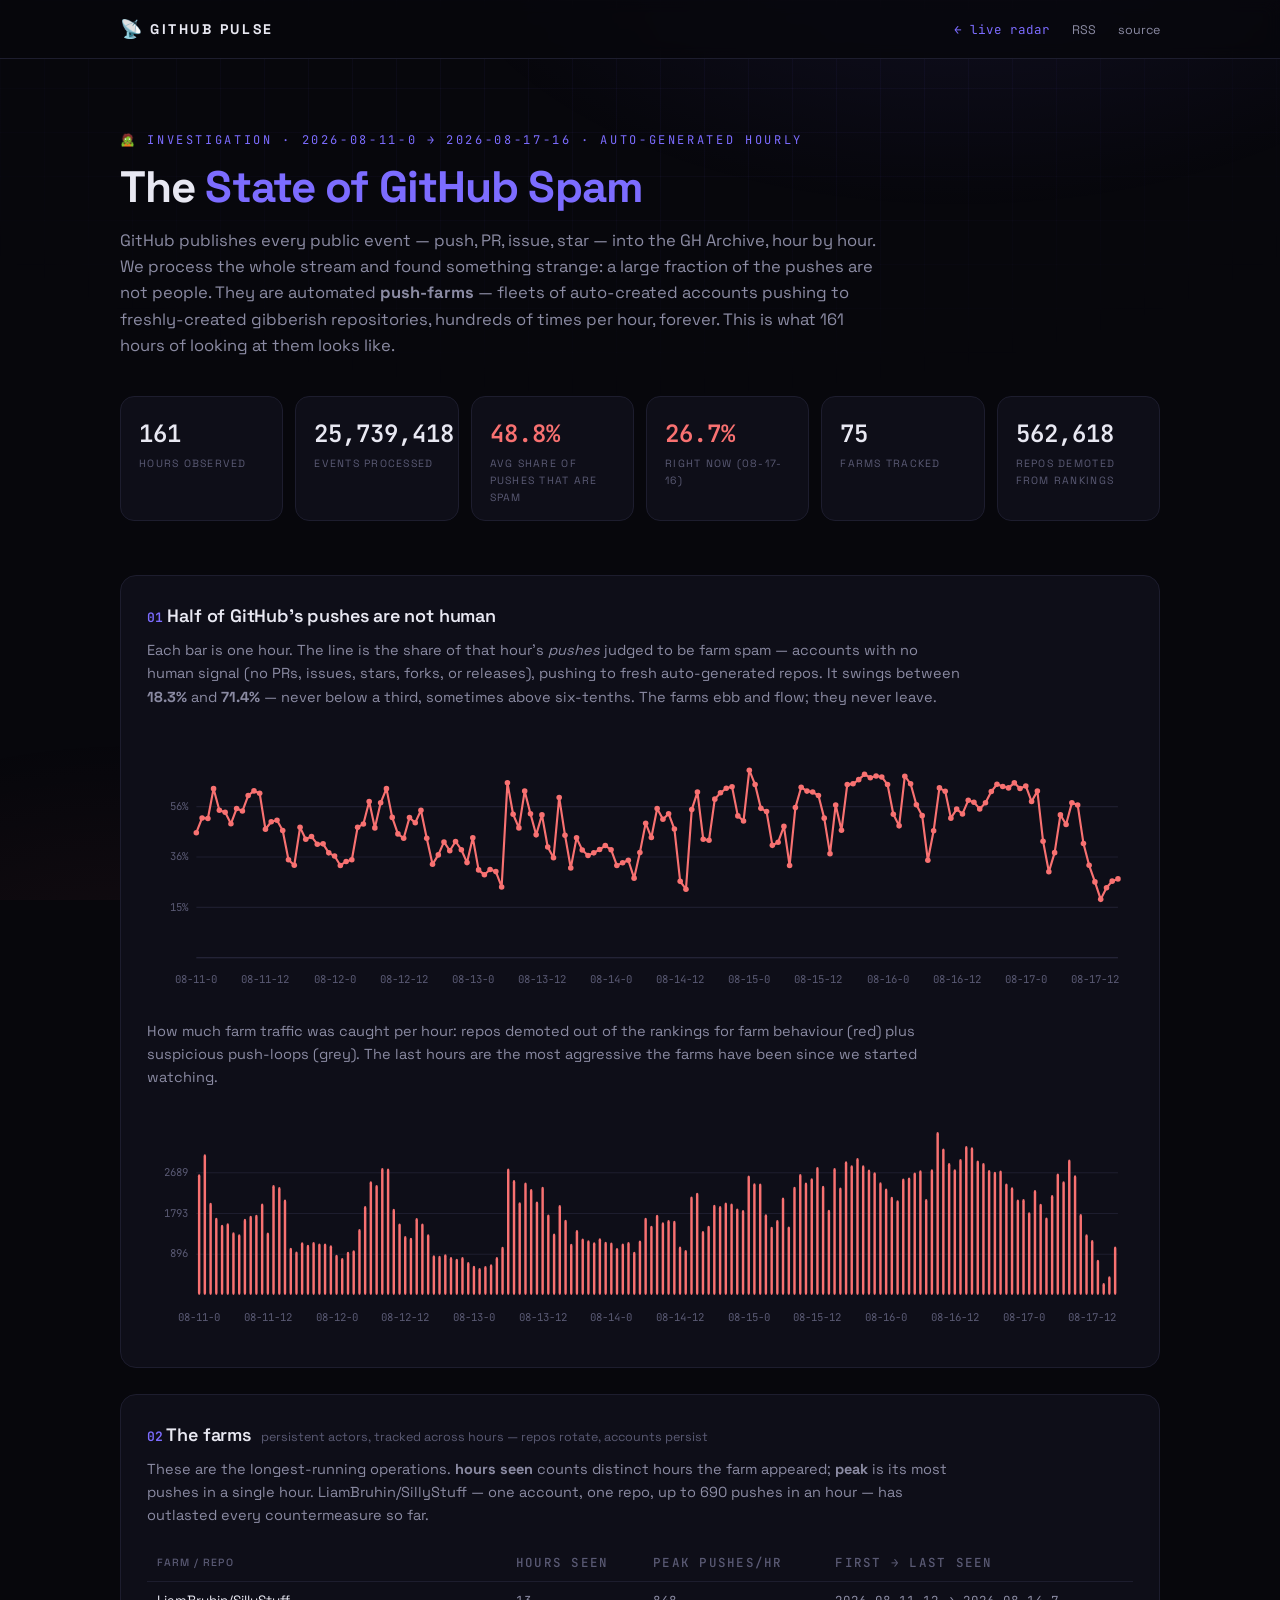
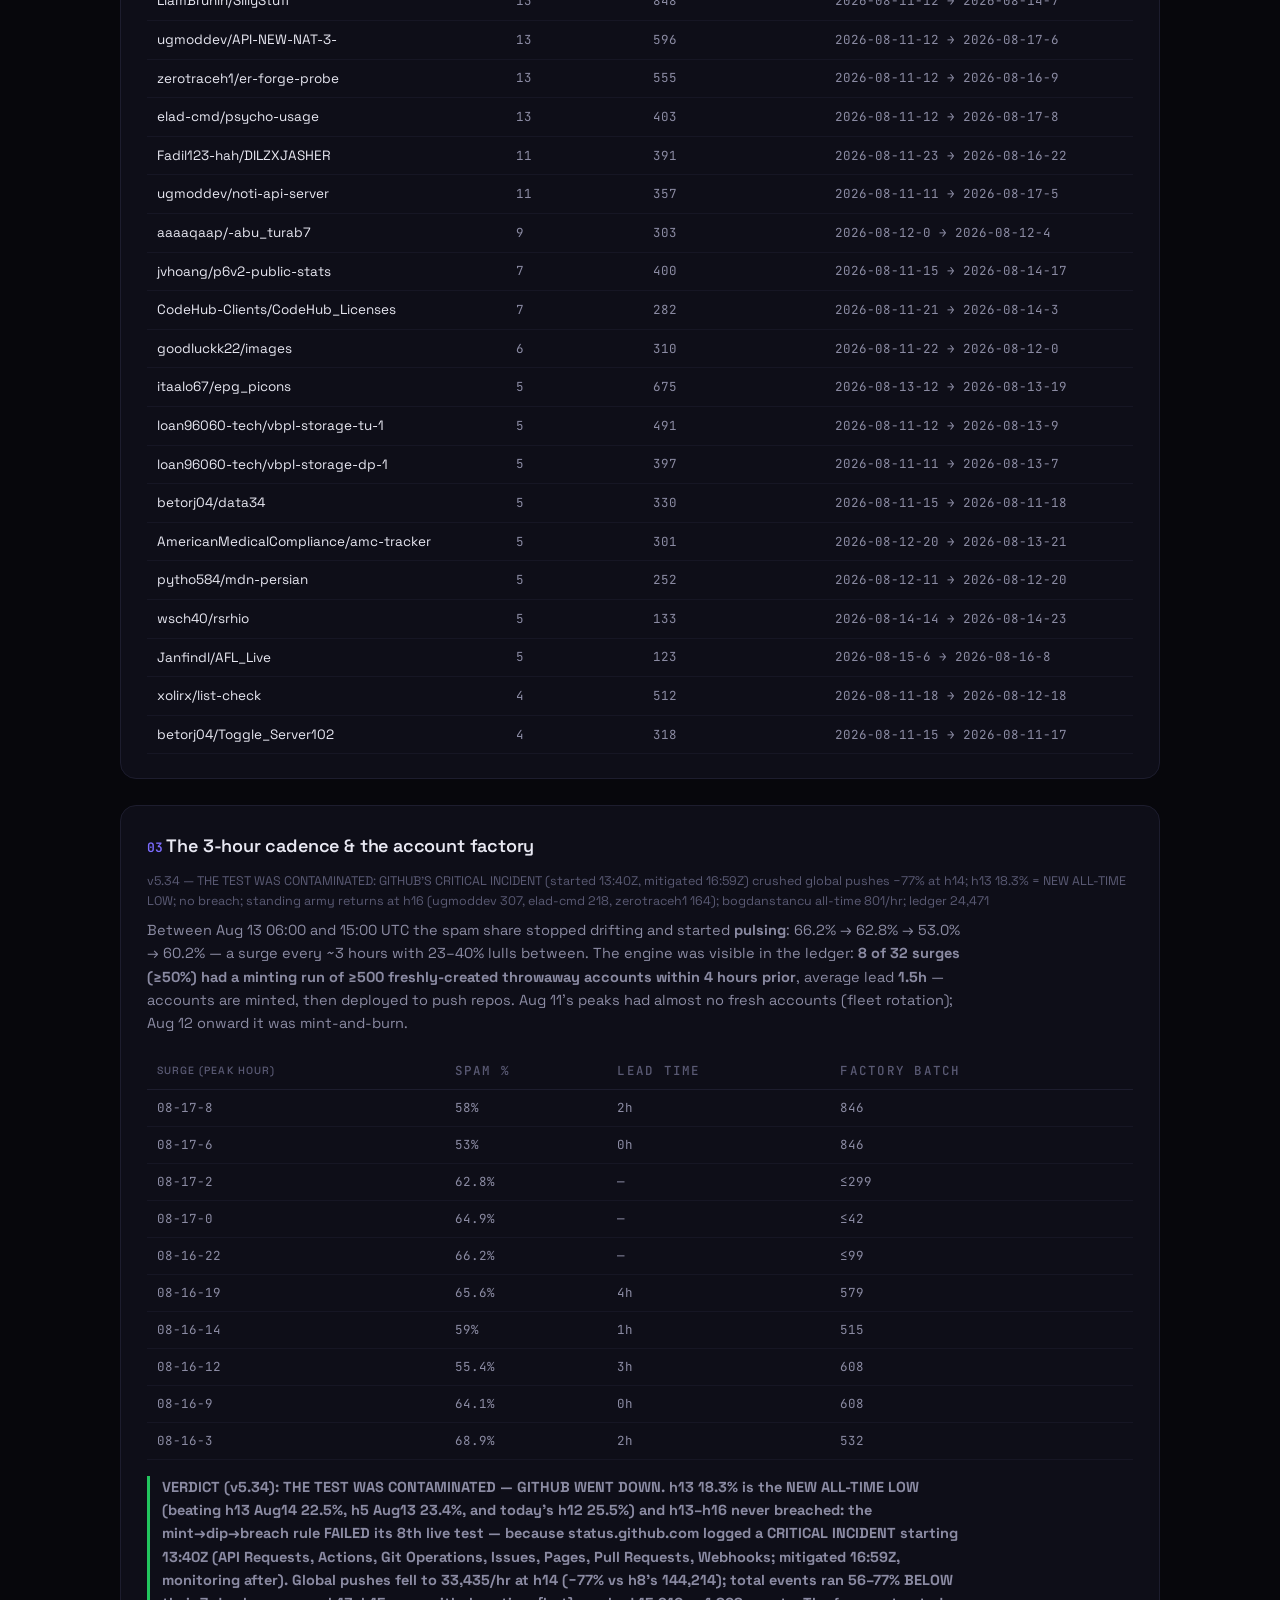
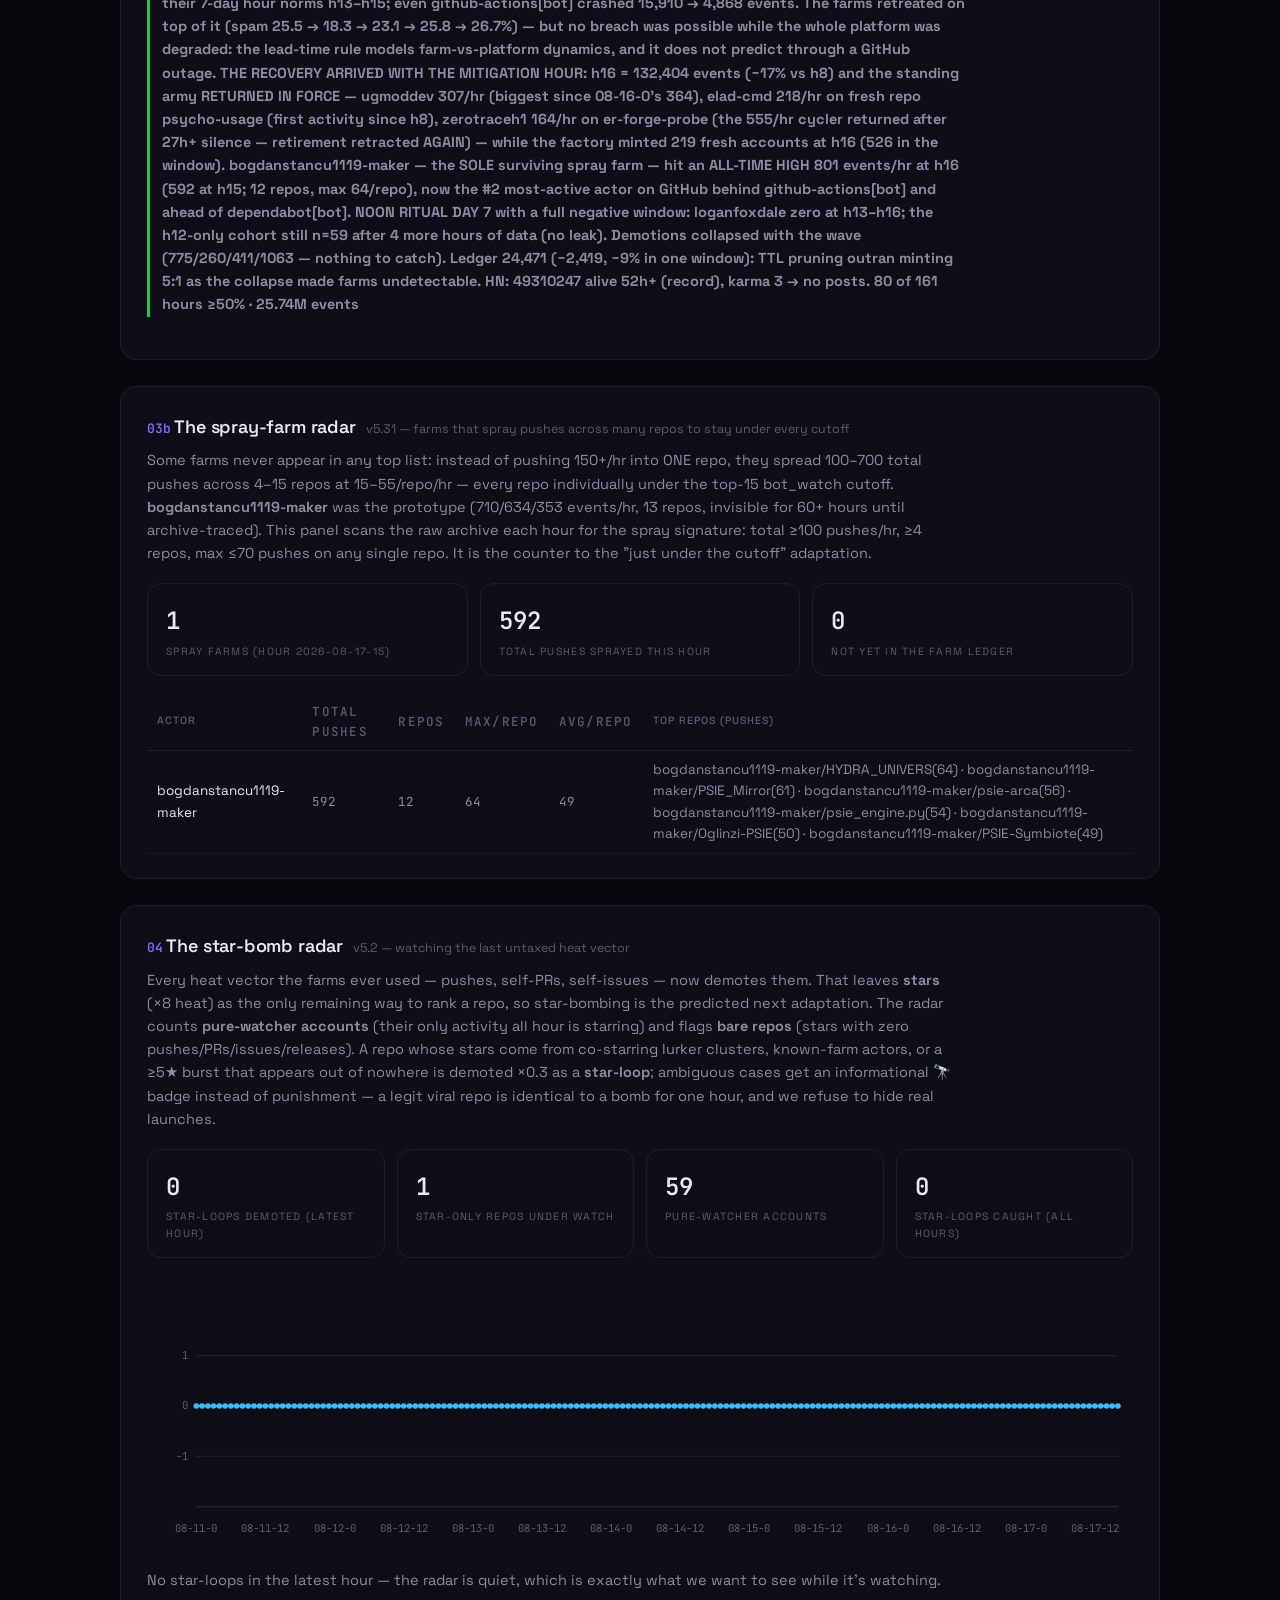
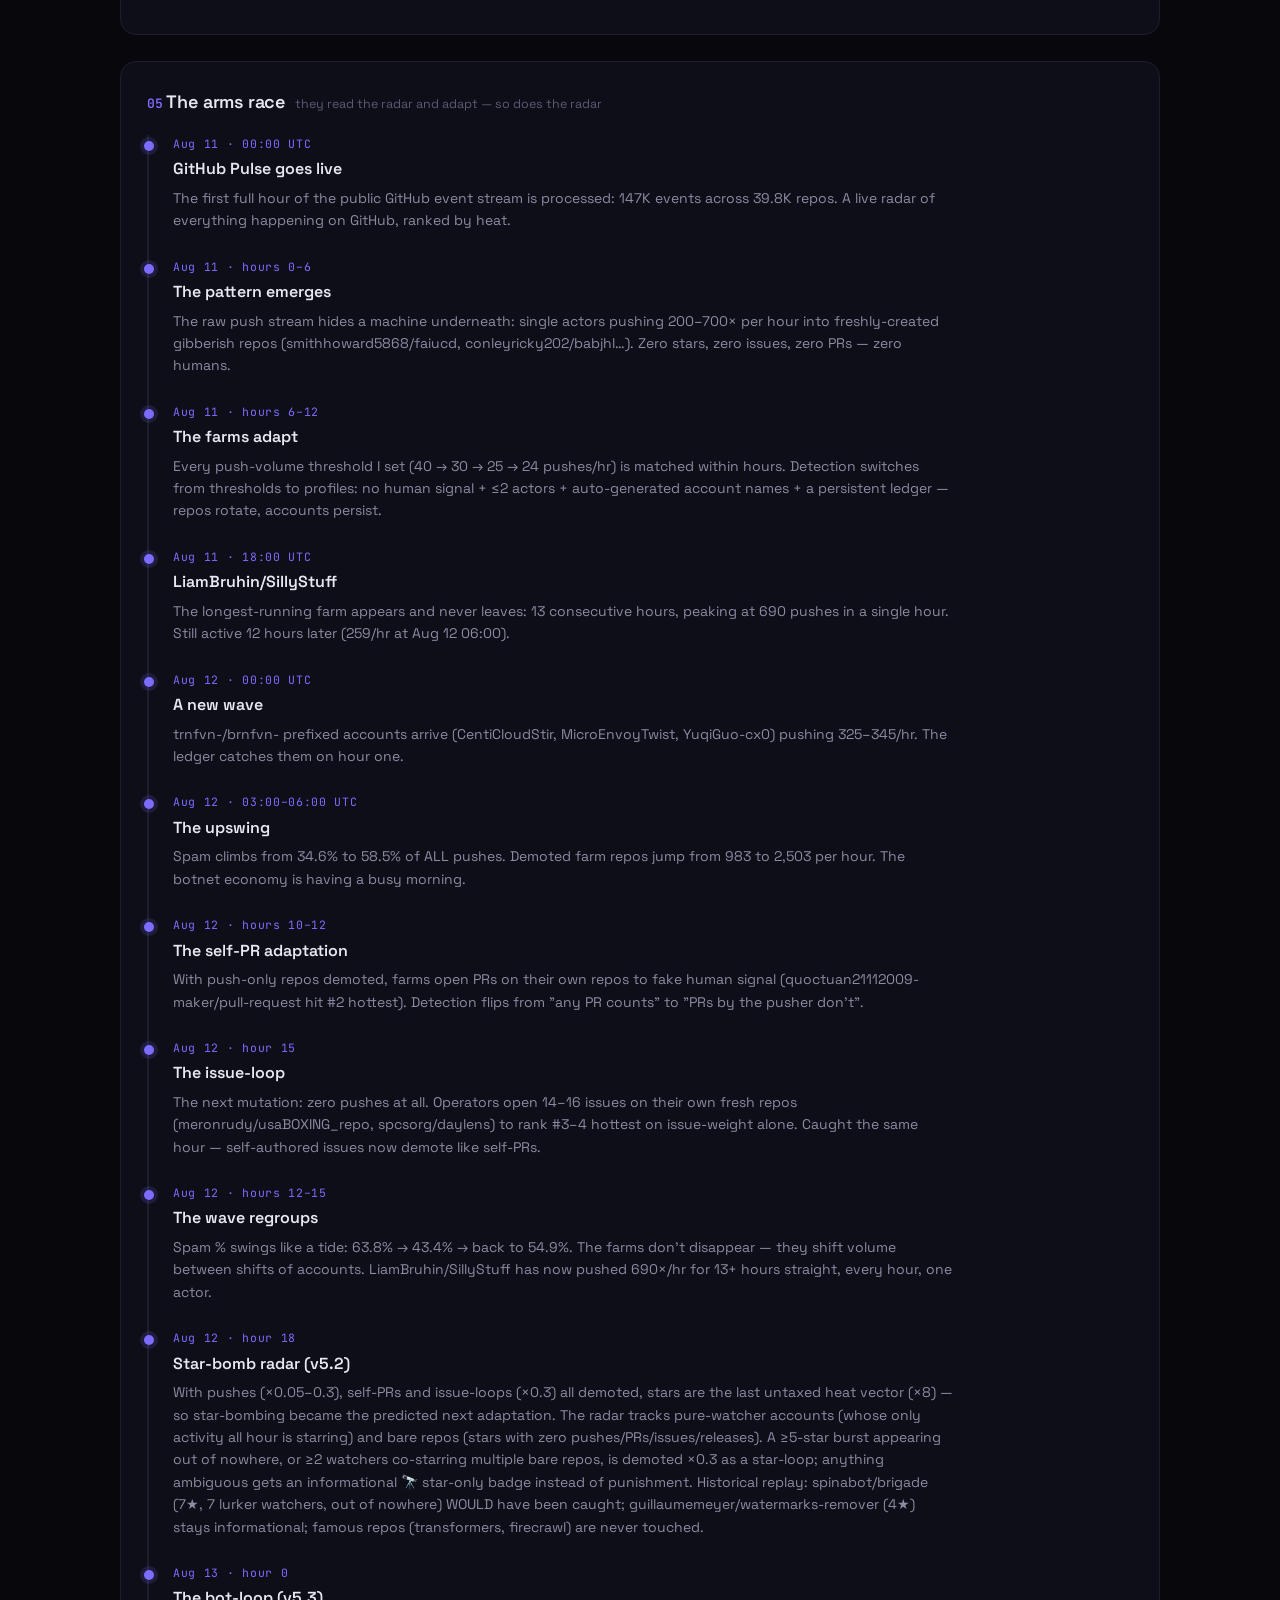
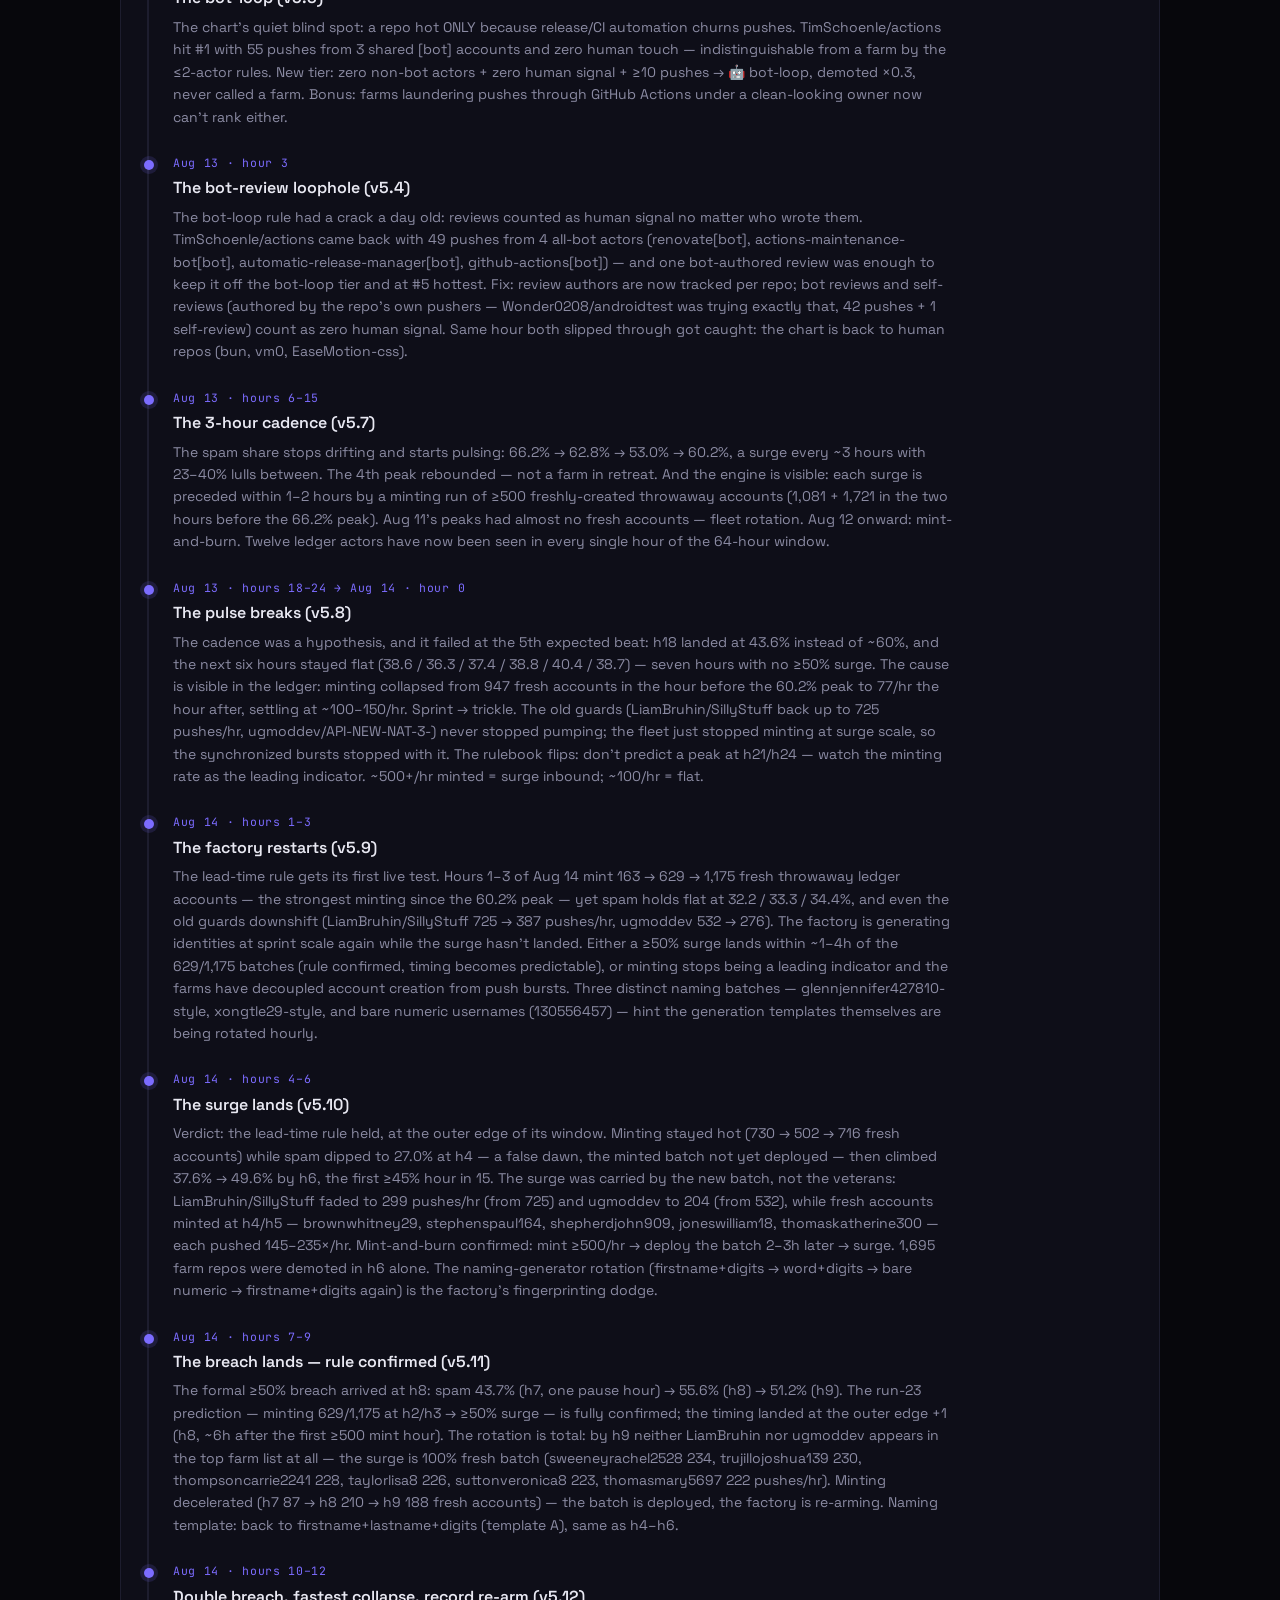
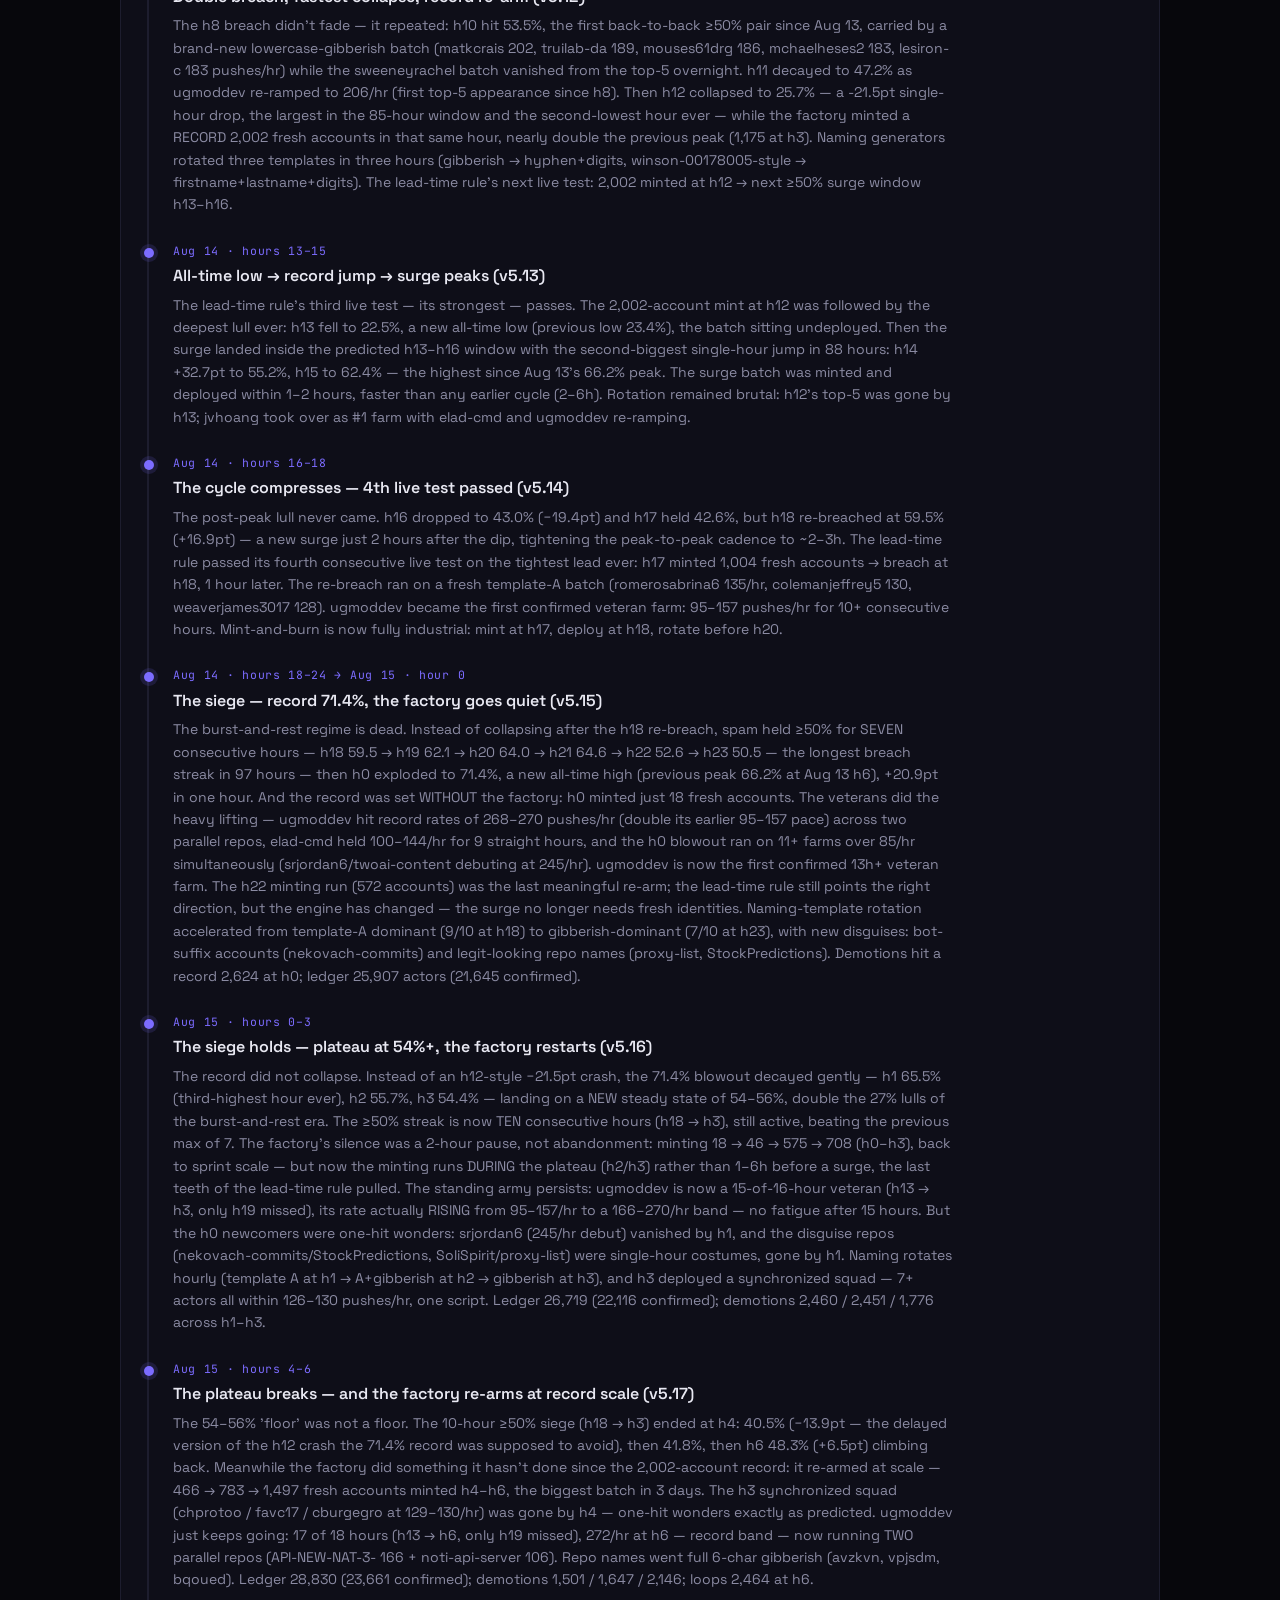
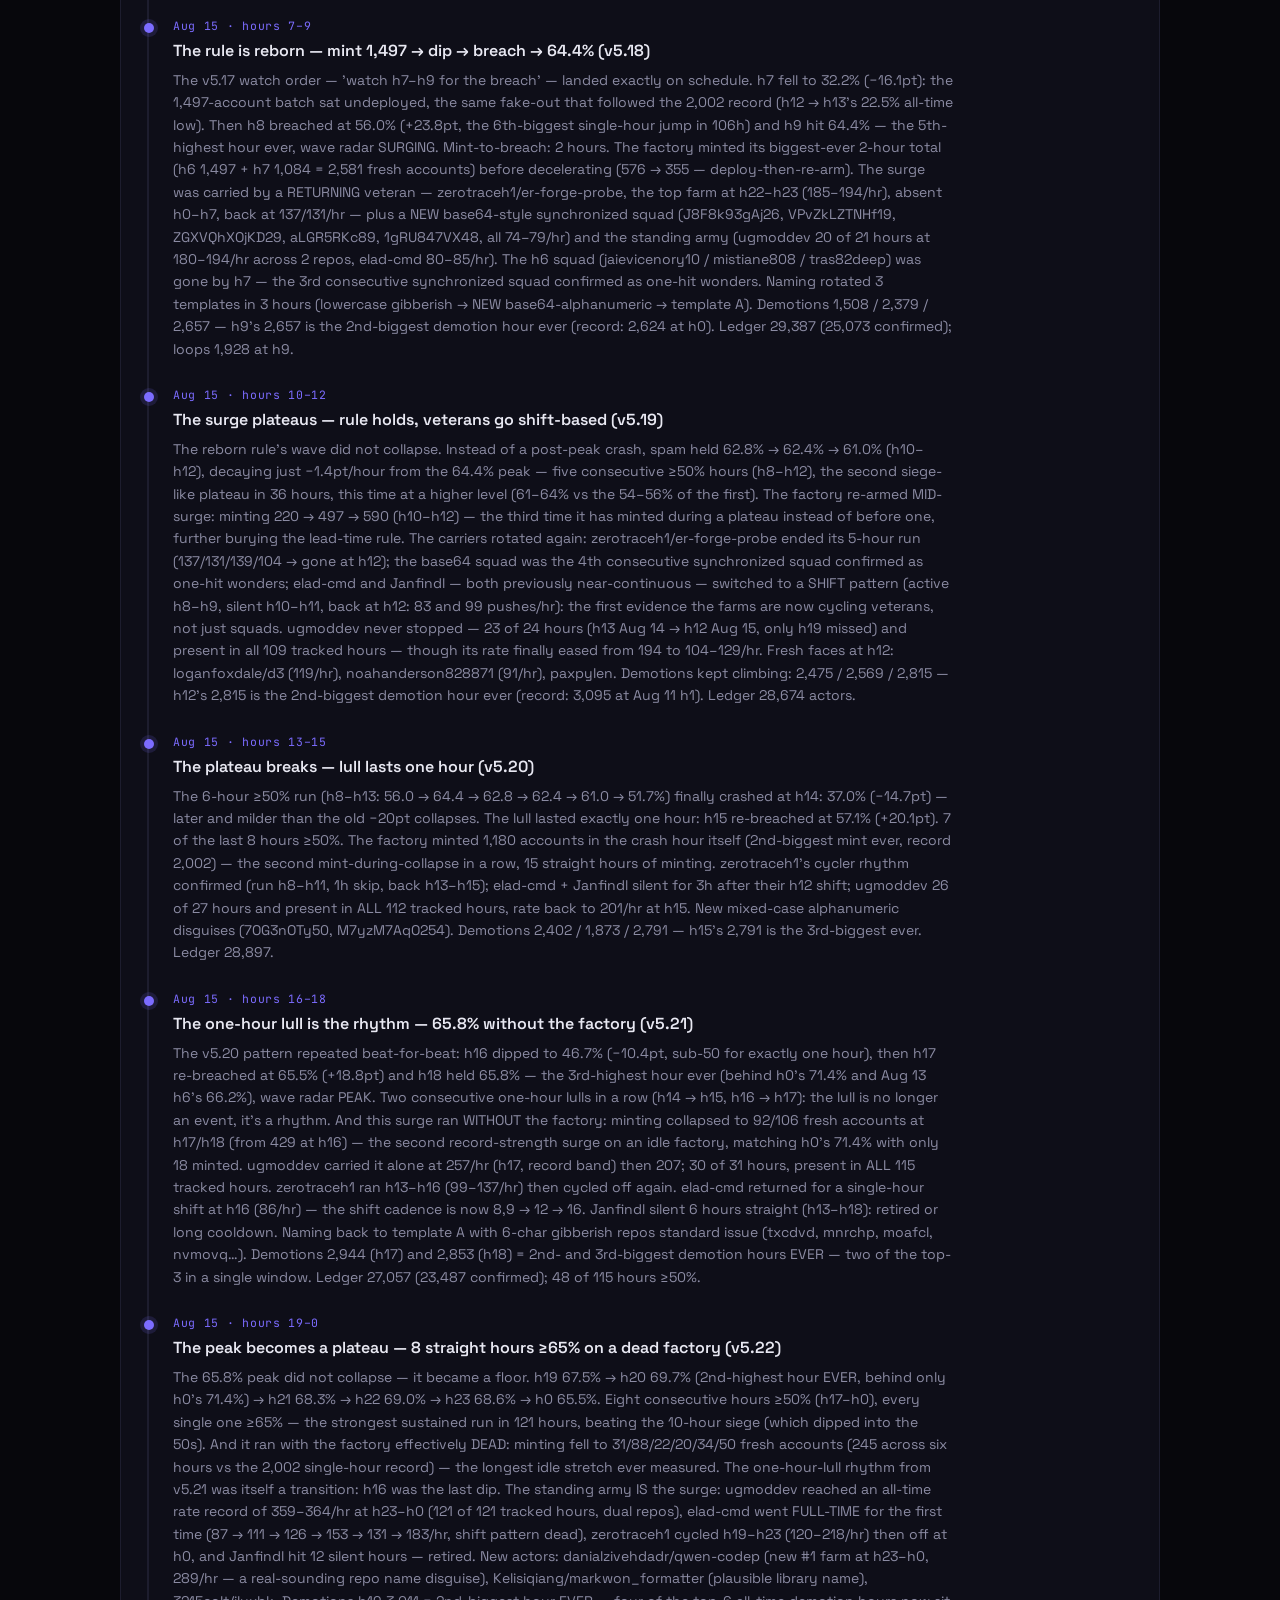
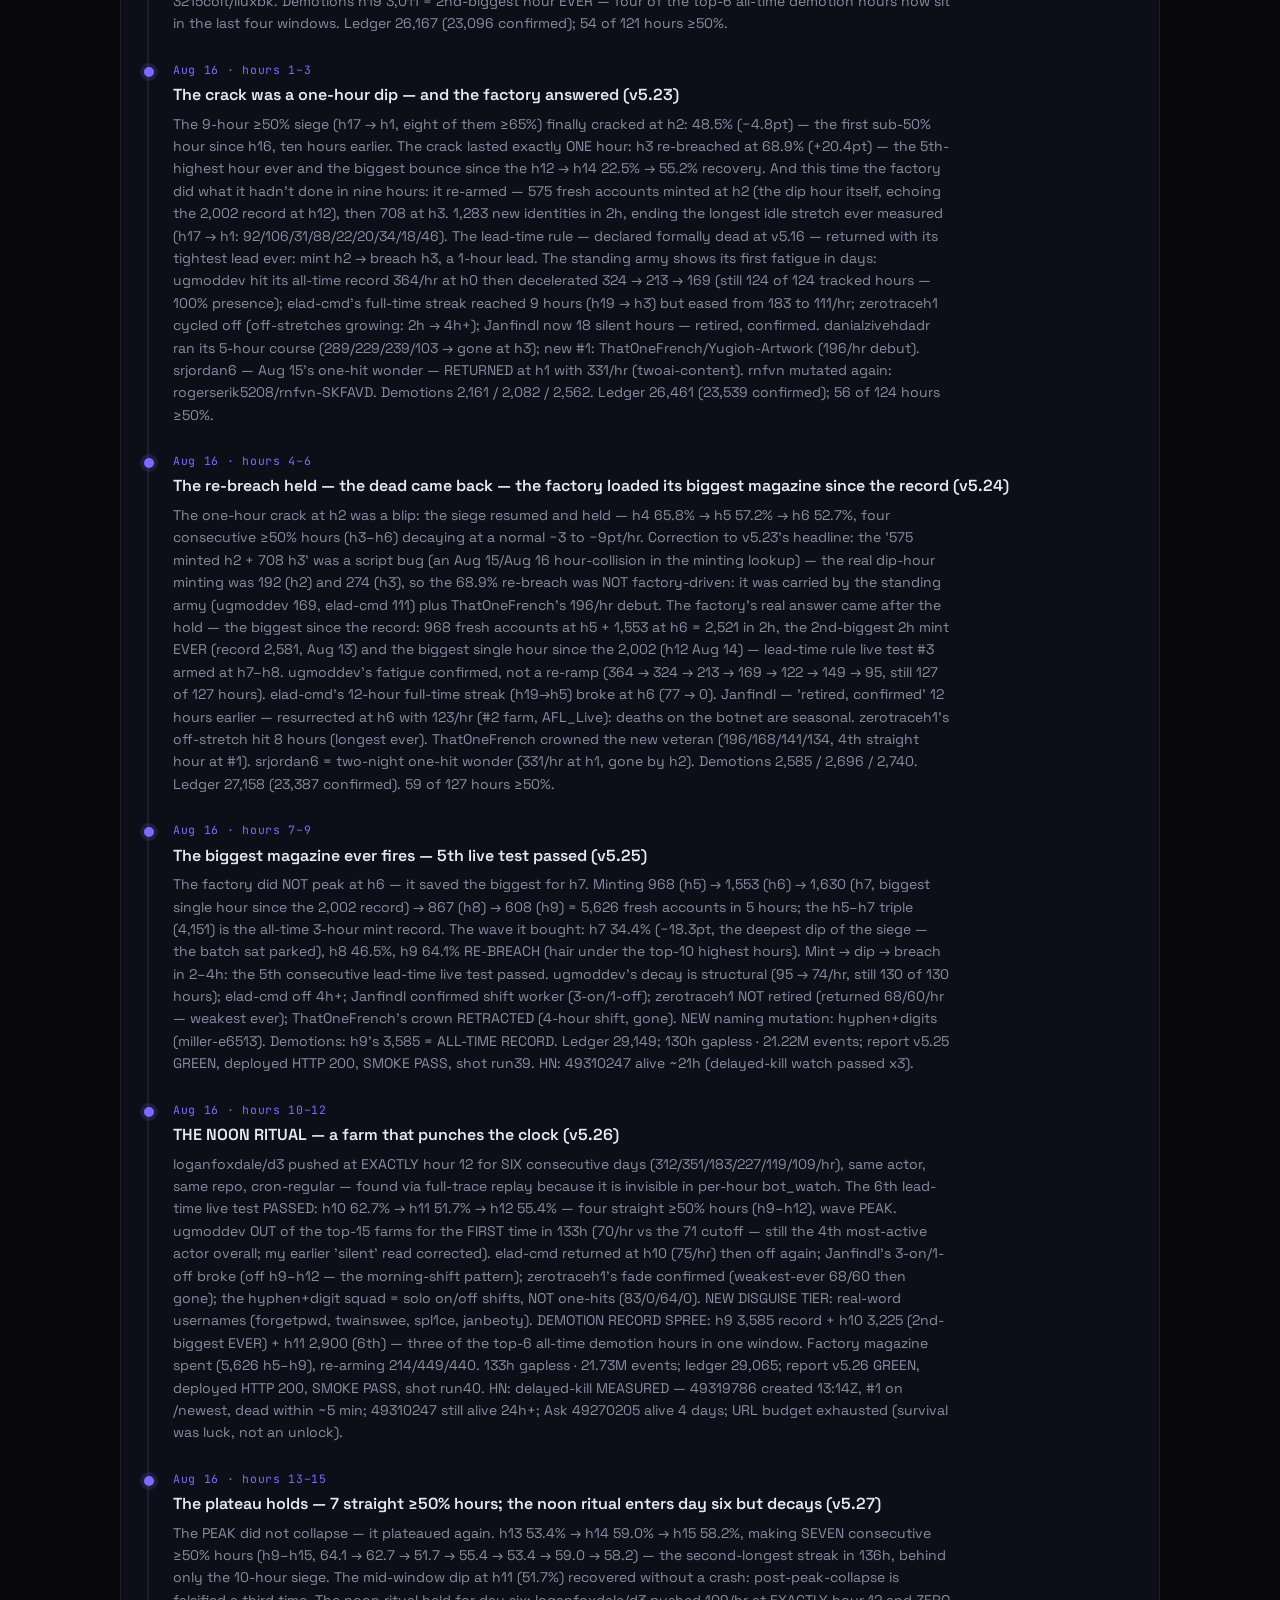
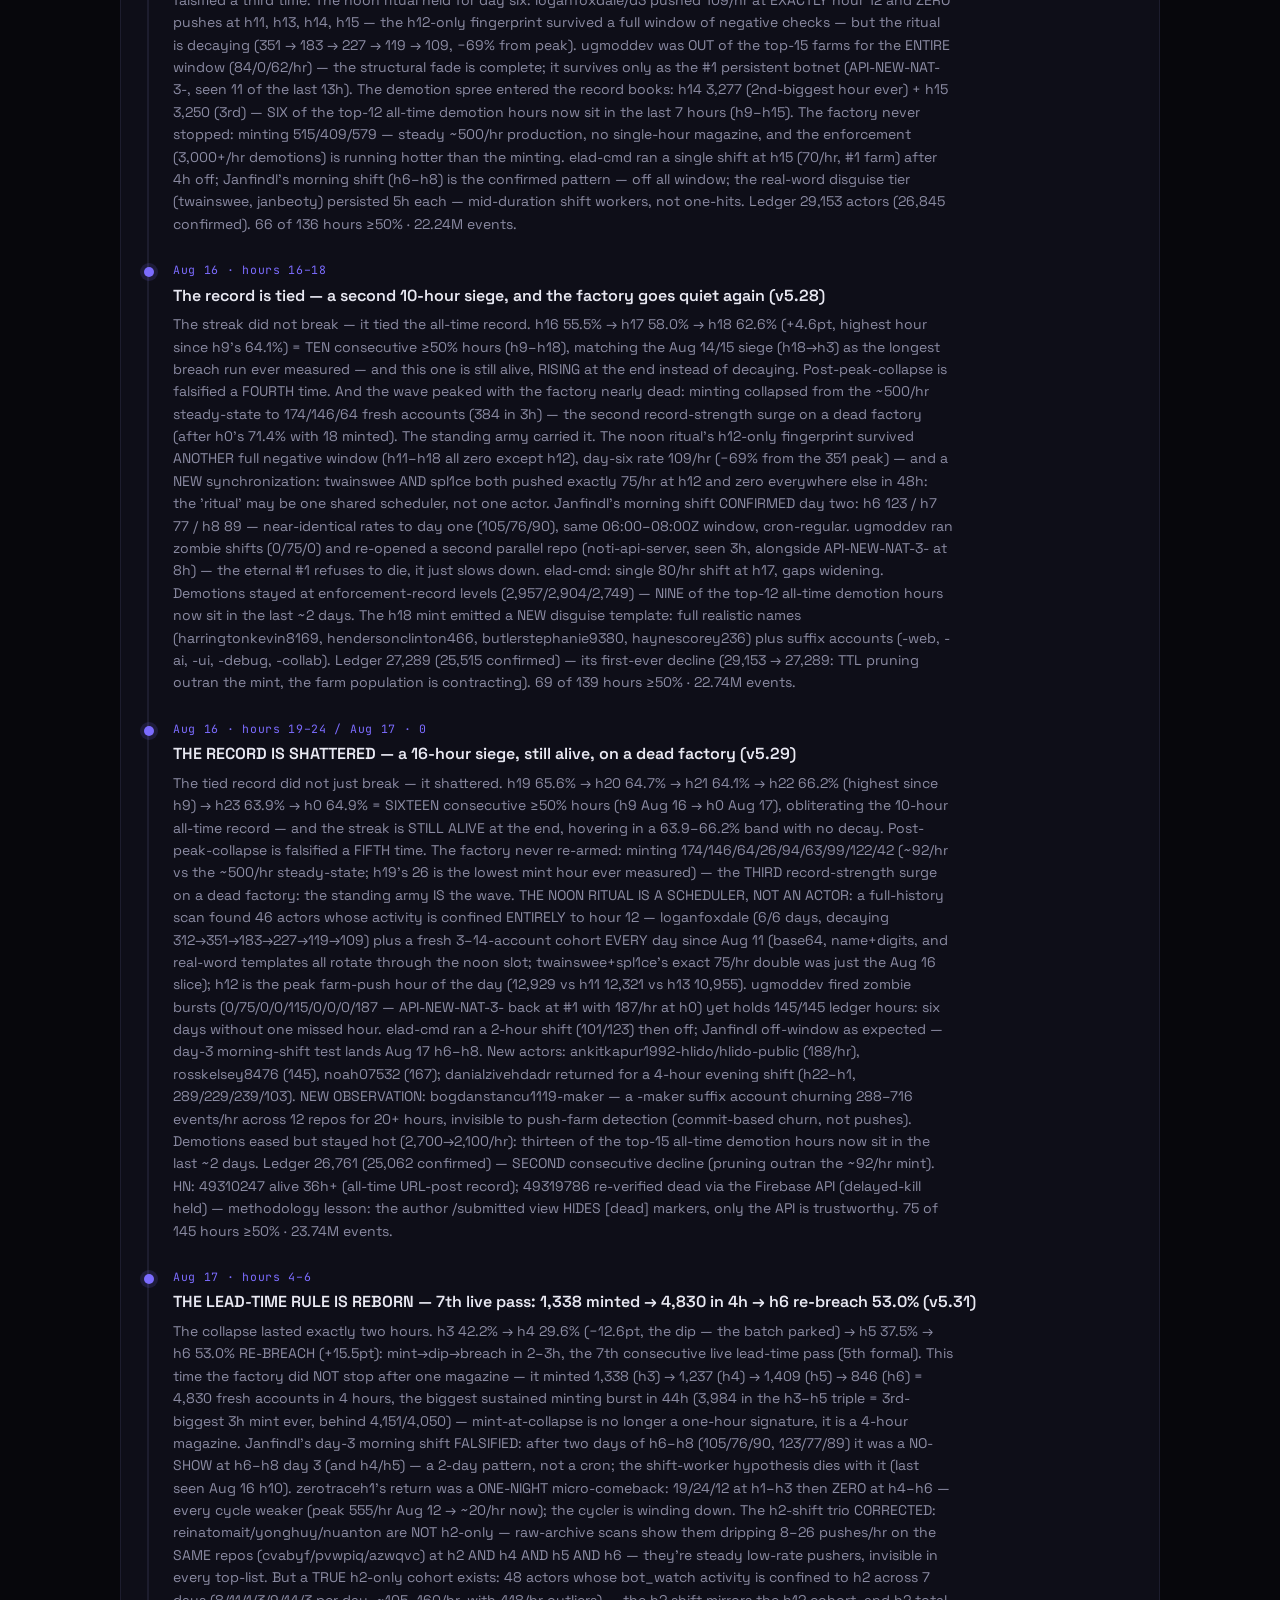
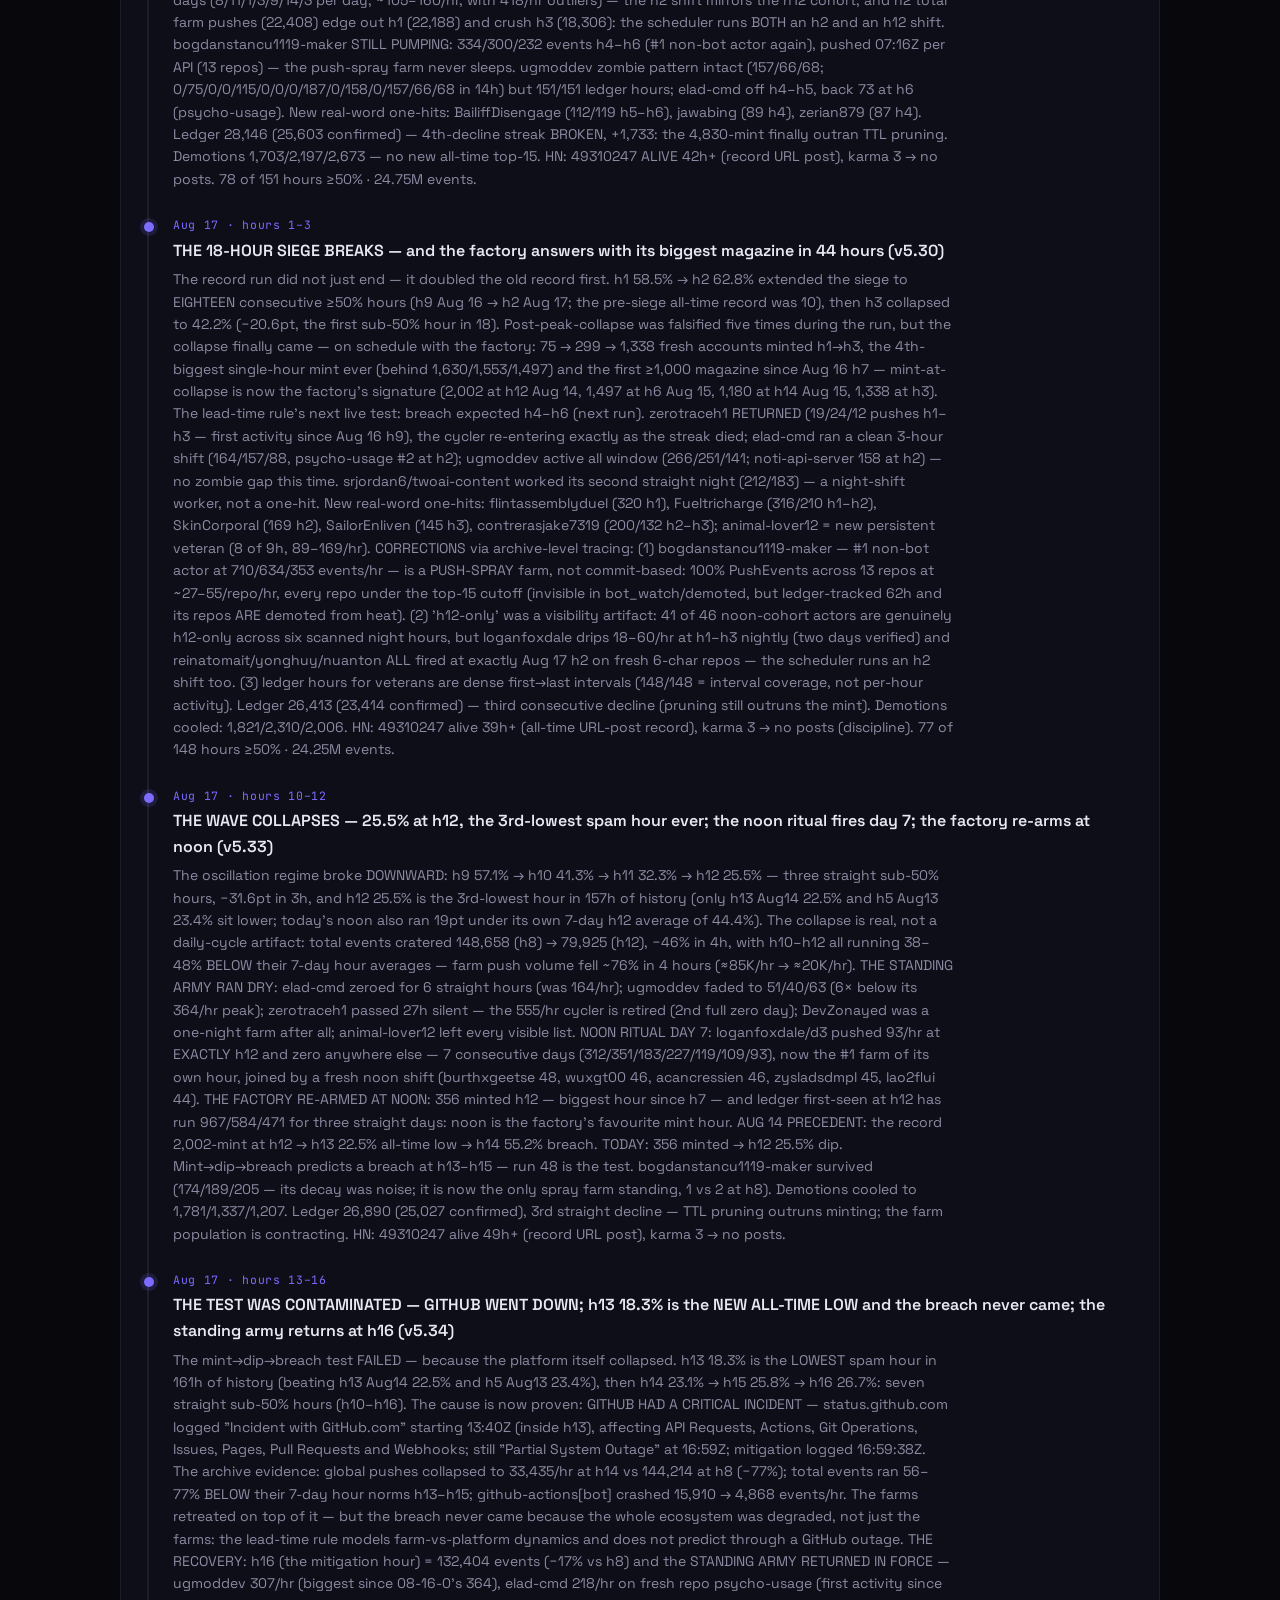
==== commit 3700cbc4: "run48: v5.34 THE TEST WAS CONTAMINATED — GITHUB INCIDENT (13:40Z-16:59Z) crushed pushes -77% at h14;" ====
--- a/site/report.html
+++ b/site/report.html
@@ -3,11 +3,11 @@
 <head>
 <meta charset="UTF-8">
 <meta name="viewport" content="width=device-width, initial-scale=1.0">
-<title>State of GitHub Spam — a 157-hour investigation by GitHub Pulse</title>
+<title>State of GitHub Spam — a 161-hour investigation by GitHub Pulse</title>
 <meta name="description" content="How much of GitHub's public push traffic is automated spam? A live, hour-by-hour investigation: push-farms, botnets, adaptation, and the arms race to detect them.">
 <meta property="og:type" content="article">
 <meta property="og:title" content="State of GitHub Spam — the botnet economy inside the public event stream">
-<meta property="og:description" content="157 hours of the full GH Archive, audited: ~49% of all pushes are spam from automated farms. See the charts, the farms, and the arms race.">
+<meta property="og:description" content="161 hours of the full GH Archive, audited: ~49% of all pushes are spam from automated farms. See the charts, the farms, and the arms race.">
 <meta property="og:url" content="https://github-pulse.surge.sh/report.html">
 <meta name="twitter:card" content="summary_large_image">
 <link rel="icon" href="data:image/svg+xml,<svg xmlns='http://www.w3.org/2000/svg' viewBox='0 0 100 100'><text y='.9em' font-size='90'>🧟</text></svg>">
@@ -95,28 +95,28 @@
 
 <main class="wrap">
   <section class="hero">
-    <div class="kicker">🧟 Investigation · 2026-08-11-0 → 2026-08-17-12 · auto-generated hourly</div>
+    <div class="kicker">🧟 Investigation · 2026-08-11-0 → 2026-08-17-16 · auto-generated hourly</div>
     <h1>The <span class="accent">State of GitHub Spam</span></h1>
-    <p class="sub">GitHub publishes every public event — push, PR, issue, star — into the GH Archive, hour by hour. We process the whole stream and found something strange: a large fraction of the pushes are not people. They are automated <b>push-farms</b> — fleets of auto-created accounts pushing to freshly-created gibberish repositories, hundreds of times per hour, forever. This is what 157 hours of looking at them looks like.</p>
+    <p class="sub">GitHub publishes every public event — push, PR, issue, star — into the GH Archive, hour by hour. We process the whole stream and found something strange: a large fraction of the pushes are not people. They are automated <b>push-farms</b> — fleets of auto-created accounts pushing to freshly-created gibberish repositories, hundreds of times per hour, forever. This is what 161 hours of looking at them looks like.</p>
     <div class="stats">
-      <div class="stat"><div class="stat-num">157</div><div class="stat-label">hours observed</div></div>
-      <div class="stat"><div class="stat-num">25,438,216</div><div class="stat-label">events processed</div></div>
-      <div class="stat"><div class="stat-num warn">49.5%</div><div class="stat-label">avg share of pushes that are spam</div></div>
-      <div class="stat"><div class="stat-num warn">25.5%</div><div class="stat-label">right now (08-17-12)</div></div>
-      <div class="stat"><div class="stat-num">74</div><div class="stat-label">farms tracked</div></div>
-      <div class="stat"><div class="stat-num">555,295</div><div class="stat-label">repos demoted from rankings</div></div>
+      <div class="stat"><div class="stat-num">161</div><div class="stat-label">hours observed</div></div>
+      <div class="stat"><div class="stat-num">25,739,418</div><div class="stat-label">events processed</div></div>
+      <div class="stat"><div class="stat-num warn">48.8%</div><div class="stat-label">avg share of pushes that are spam</div></div>
+      <div class="stat"><div class="stat-num warn">26.7%</div><div class="stat-label">right now (08-17-16)</div></div>
+      <div class="stat"><div class="stat-num">75</div><div class="stat-label">farms tracked</div></div>
+      <div class="stat"><div class="stat-num">562,618</div><div class="stat-label">repos demoted from rankings</div></div>
     </div>
   </section>
 
   <section class="panel">
     <div class="panel-head"><h2><span class="h-num">01</span> Half of GitHub's pushes are not human</h2></div>
-    <div class="lede">Each bar is one hour. The line is the share of that hour's <i>pushes</i> judged to be farm spam — accounts with no human signal (no PRs, issues, stars, forks, or releases), pushing to fresh auto-generated repos. It swings between <b>22.5%</b> and <b>71.4%</b> — never below a third, sometimes above six-tenths. The farms ebb and flow; they never leave.</div>
+    <div class="lede">Each bar is one hour. The line is the share of that hour's <i>pushes</i> judged to be farm spam — accounts with no human signal (no PRs, issues, stars, forks, or releases), pushing to fresh auto-generated repos. It swings between <b>18.3%</b> and <b>71.4%</b> — never below a third, sometimes above six-tenths. The farms ebb and flow; they never leave.</div>
     <svg viewBox="0 0 920 240" class="chart" role="img" aria-label="spam share of all pushes per hour">
 <line x1="46" y1="65.0" x2="906" y2="65.0" stroke="#1d1d2e" stroke-width="1"/><text x="38" y="68.0" text-anchor="end" class="ax">56%</text><line x1="46" y1="112.0" x2="906" y2="112.0" stroke="#1d1d2e" stroke-width="1"/><text x="38" y="115.0" text-anchor="end" class="ax">36%</text><line x1="46" y1="159.0" x2="906" y2="159.0" stroke="#1d1d2e" stroke-width="1"/><text x="38" y="162.0" text-anchor="end" class="ax">15%</text><line x1="46" y1="206" x2="906" y2="206" stroke="#2a2a40" stroke-width="1"/>
-<polyline points="46.0,89.3 51.5,75.5 57.0,76.1 62.5,48.2 68.1,68.4 73.6,70.2 79.1,80.9 84.6,66.8 90.1,69.1 95.6,54.6 101.1,50.3 106.6,52.5 112.2,86.1 117.7,79.1 123.2,77.7 128.7,87.3 134.2,114.5 139.7,119.7 145.2,84.3 150.7,95.4 156.3,92.9 161.8,100.0 167.3,99.7 172.8,108.1 178.3,111.1 183.8,119.9 189.3,116.1 194.8,114.5 200.4,84.3 205.9,81.1 211.4,60.2 216.9,84.8 222.4,61.4 227.9,48.2 233.4,75.0 238.9,90.4 244.5,94.5 250.0,75.2 255.5,80.0 261.0,68.4 266.5,94.5 272.0,118.8 277.5,110.0 283.1,97.9 288.6,106.1 294.1,97.5 299.6,105.2 305.1,117.2 310.6,94.1 316.1,124.0 321.6,128.6 327.2,123.6 332.7,125.6 338.2,139.9 343.7,42.8 349.2,72.1 354.7,84.8 360.2,50.5 365.7,71.6 371.3,91.3 376.8,72.7 382.3,102.7 387.8,112.7 393.3,56.4 398.8,91.6 404.3,122.2 409.8,94.1 415.4,105.4 420.9,110.6 426.4,108.1 431.9,105.0 437.4,101.3 442.9,105.2 448.4,119.9 453.9,117.4 459.5,115.0 465.0,131.7 470.5,107.7 476.0,80.4 481.5,93.8 487.0,66.8 492.5,76.8 498.1,71.6 503.6,85.9 509.1,134.7 514.6,142.0 520.1,67.7 525.6,51.4 531.1,95.4 536.6,96.3 542.2,58.0 547.7,52.1 553.2,47.8 558.7,46.4 564.2,73.6 569.7,78.4 575.2,31.0 580.7,44.4 586.3,66.6 591.8,69.6 597.3,101.1 602.8,98.2 608.3,83.4 613.8,119.9 619.3,65.9 624.8,46.9 630.4,50.5 635.9,51.4 641.4,54.6 646.9,75.7 652.4,109.0 657.9,63.4 663.4,87.0 668.9,44.4 674.5,43.7 680.0,39.8 685.5,34.8 691.0,38.0 696.5,36.4 702.0,37.3 707.5,44.4 713.1,72.1 718.6,82.9 724.1,36.6 729.6,43.7 735.1,63.2 740.6,73.4 746.1,115.0 751.6,87.5 757.2,47.5 762.7,50.7 768.2,75.7 773.7,67.3 779.2,71.8 784.7,59.1 790.2,60.9 795.7,67.1 801.3,61.4 806.8,50.9 812.3,44.1 817.8,46.2 823.3,47.5 828.8,42.8 834.3,48.0 839.8,45.7 845.4,60.2 850.9,50.5 856.4,97.2 861.9,125.8 867.4,107.9 872.9,72.7 878.4,81.6 883.9,61.4 889.5,63.4 895.0,99.3 900.5,119.7 906.0,135.2" fill="none" stroke="#f87171" stroke-width="2" stroke-linejoin="round" stroke-linecap="round"/><circle cx="46.0" cy="89.3" r="2.6" fill="#f87171"/><circle cx="51.5" cy="75.5" r="2.6" fill="#f87171"/><circle cx="57.0" cy="76.1" r="2.6" fill="#f87171"/><circle cx="62.5" cy="48.2" r="2.6" fill="#f87171"/><circle cx="68.1" cy="68.4" r="2.6" fill="#f87171"/><circle cx="73.6" cy="70.2" r="2.6" fill="#f87171"/><circle cx="79.1" cy="80.9" r="2.6" fill="#f87171"/><circle cx="84.6" cy="66.8" r="2.6" fill="#f87171"/><circle cx="90.1" cy="69.1" r="2.6" fill="#f87171"/><circle cx="95.6" cy="54.6" r="2.6" fill="#f87171"/><circle cx="101.1" cy="50.3" r="2.6" fill="#f87171"/><circle cx="106.6" cy="52.5" r="2.6" fill="#f87171"/><circle cx="112.2" cy="86.1" r="2.6" fill="#f87171"/><circle cx="117.7" cy="79.1" r="2.6" fill="#f87171"/><circle cx="123.2" cy="77.7" r="2.6" fill="#f87171"/><circle cx="128.7" cy="87.3" r="2.6" fill="#f87171"/><circle cx="134.2" cy="114.5" r="2.6" fill="#f87171"/><circle cx="139.7" cy="119.7" r="2.6" fill="#f87171"/><circle cx="145.2" cy="84.3" r="2.6" fill="#f87171"/><circle cx="150.7" cy="95.4" r="2.6" fill="#f87171"/><circle cx="156.3" cy="92.9" r="2.6" fill="#f87171"/><circle cx="161.8" cy="100.0" r="2.6" fill="#f87171"/><circle cx="167.3" cy="99.7" r="2.6" fill="#f87171"/><circle cx="172.8" cy="108.1" r="2.6" fill="#f87171"/><circle cx="178.3" cy="111.1" r="2.6" fill="#f87171"/><circle cx="183.8" cy="119.9" r="2.6" fill="#f87171"/><circle cx="189.3" cy="116.1" r="2.6" fill="#f87171"/><circle cx="194.8" cy="114.5" r="2.6" fill="#f87171"/><circle cx="200.4" cy="84.3" r="2.6" fill="#f87171"/><circle cx="205.9" cy="81.1" r="2.6" fill="#f87171"/><circle cx="211.4" cy="60.2" r="2.6" fill="#f87171"/><circle cx="216.9" cy="84.8" r="2.6" fill="#f87171"/><circle cx="222.4" cy="61.4" r="2.6" fill="#f87171"/><circle cx="227.9" cy="48.2" r="2.6" fill="#f87171"/><circle cx="233.4" cy="75.0" r="2.6" fill="#f87171"/><circle cx="238.9" cy="90.4" r="2.6" fill="#f87171"/><circle cx="244.5" cy="94.5" r="2.6" fill="#f87171"/><circle cx="250.0" cy="75.2" r="2.6" fill="#f87171"/><circle cx="255.5" cy="80.0" r="2.6" fill="#f87171"/><circle cx="261.0" cy="68.4" r="2.6" fill="#f87171"/><circle cx="266.5" cy="94.5" r="2.6" fill="#f87171"/><circle cx="272.0" cy="118.8" r="2.6" fill="#f87171"/><circle cx="277.5" cy="110.0" r="2.6" fill="#f87171"/><circle cx="283.1" cy="97.9" r="2.6" fill="#f87171"/><circle cx="288.6" cy="106.1" r="2.6" fill="#f87171"/><circle cx="294.1" cy="97.5" r="2.6" fill="#f87171"/><circle cx="299.6" cy="105.2" r="2.6" fill="#f87171"/><circle cx="305.1" cy="117.2" r="2.6" fill="#f87171"/><circle cx="310.6" cy="94.1" r="2.6" fill="#f87171"/><circle cx="316.1" cy="124.0" r="2.6" fill="#f87171"/><circle cx="321.6" cy="128.6" r="2.6" fill="#f87171"/><circle cx="327.2" cy="123.6" r="2.6" fill="#f87171"/><circle cx="332.7" cy="125.6" r="2.6" fill="#f87171"/><circle cx="338.2" cy="139.9" r="2.6" fill="#f87171"/><circle cx="343.7" cy="42.8" r="2.6" fill="#f87171"/><circle cx="349.2" cy="72.1" r="2.6" fill="#f87171"/><circle cx="354.7" cy="84.8" r="2.6" fill="#f87171"/><circle cx="360.2" cy="50.5" r="2.6" fill="#f87171"/><circle cx="365.7" cy="71.6" r="2.6" fill="#f87171"/><circle cx="371.3" cy="91.3" r="2.6" fill="#f87171"/><circle cx="376.8" cy="72.7" r="2.6" fill="#f87171"/><circle cx="382.3" cy="102.7" r="2.6" fill="#f87171"/><circle cx="387.8" cy="112.7" r="2.6" fill="#f87171"/><circle cx="393.3" cy="56.4" r="2.6" fill="#f87171"/><circle cx="398.8" cy="91.6" r="2.6" fill="#f87171"/><circle cx="404.3" cy="122.2" r="2.6" fill="#f87171"/><circle cx="409.8" cy="94.1" r="2.6" fill="#f87171"/><circle cx="415.4" cy="105.4" r="2.6" fill="#f87171"/><circle cx="420.9" cy="110.6" r="2.6" fill="#f87171"/><circle cx="426.4" cy="108.1" r="2.6" fill="#f87171"/><circle cx="431.9" cy="105.0" r="2.6" fill="#f87171"/><circle cx="437.4" cy="101.3" r="2.6" fill="#f87171"/><circle cx="442.9" cy="105.2" r="2.6" fill="#f87171"/><circle cx="448.4" cy="119.9" r="2.6" fill="#f87171"/><circle cx="453.9" cy="117.4" r="2.6" fill="#f87171"/><circle cx="459.5" cy="115.0" r="2.6" fill="#f87171"/><circle cx="465.0" cy="131.7" r="2.6" fill="#f87171"/><circle cx="470.5" cy="107.7" r="2.6" fill="#f87171"/><circle cx="476.0" cy="80.4" r="2.6" fill="#f87171"/><circle cx="481.5" cy="93.8" r="2.6" fill="#f87171"/><circle cx="487.0" cy="66.8" r="2.6" fill="#f87171"/><circle cx="492.5" cy="76.8" r="2.6" fill="#f87171"/><circle cx="498.1" cy="71.6" r="2.6" fill="#f87171"/><circle cx="503.6" cy="85.9" r="2.6" fill="#f87171"/><circle cx="509.1" cy="134.7" r="2.6" fill="#f87171"/><circle cx="514.6" cy="142.0" r="2.6" fill="#f87171"/><circle cx="520.1" cy="67.7" r="2.6" fill="#f87171"/><circle cx="525.6" cy="51.4" r="2.6" fill="#f87171"/><circle cx="531.1" cy="95.4" r="2.6" fill="#f87171"/><circle cx="536.6" cy="96.3" r="2.6" fill="#f87171"/><circle cx="542.2" cy="58.0" r="2.6" fill="#f87171"/><circle cx="547.7" cy="52.1" r="2.6" fill="#f87171"/><circle cx="553.2" cy="47.8" r="2.6" fill="#f87171"/><circle cx="558.7" cy="46.4" r="2.6" fill="#f87171"/><circle cx="564.2" cy="73.6" r="2.6" fill="#f87171"/><circle cx="569.7" cy="78.4" r="2.6" fill="#f87171"/><circle cx="575.2" cy="31.0" r="2.6" fill="#f87171"/><circle cx="580.7" cy="44.4" r="2.6" fill="#f87171"/><circle cx="586.3" cy="66.6" r="2.6" fill="#f87171"/><circle cx="591.8" cy="69.6" r="2.6" fill="#f87171"/><circle cx="597.3" cy="101.1" r="2.6" fill="#f87171"/><circle cx="602.8" cy="98.2" r="2.6" fill="#f87171"/><circle cx="608.3" cy="83.4" r="2.6" fill="#f87171"/><circle cx="613.8" cy="119.9" r="2.6" fill="#f87171"/><circle cx="619.3" cy="65.9" r="2.6" fill="#f87171"/><circle cx="624.8" cy="46.9" r="2.6" fill="#f87171"/><circle cx="630.4" cy="50.5" r="2.6" fill="#f87171"/><circle cx="635.9" cy="51.4" r="2.6" fill="#f87171"/><circle cx="641.4" cy="54.6" r="2.6" fill="#f87171"/><circle cx="646.9" cy="75.7" r="2.6" fill="#f87171"/><circle cx="652.4" cy="109.0" r="2.6" fill="#f87171"/><circle cx="657.9" cy="63.4" r="2.6" fill="#f87171"/><circle cx="663.4" cy="87.0" r="2.6" fill="#f87171"/><circle cx="668.9" cy="44.4" r="2.6" fill="#f87171"/><circle cx="674.5" cy="43.7" r="2.6" fill="#f87171"/><circle cx="680.0" cy="39.8" r="2.6" fill="#f87171"/><circle cx="685.5" cy="34.8" r="2.6" fill="#f87171"/><circle cx="691.0" cy="38.0" r="2.6" fill="#f87171"/><circle cx="696.5" cy="36.4" r="2.6" fill="#f87171"/><circle cx="702.0" cy="37.3" r="2.6" fill="#f87171"/><circle cx="707.5" cy="44.4" r="2.6" fill="#f87171"/><circle cx="713.1" cy="72.1" r="2.6" fill="#f87171"/><circle cx="718.6" cy="82.9" r="2.6" fill="#f87171"/><circle cx="724.1" cy="36.6" r="2.6" fill="#f87171"/><circle cx="729.6" cy="43.7" r="2.6" fill="#f87171"/><circle cx="735.1" cy="63.2" r="2.6" fill="#f87171"/><circle cx="740.6" cy="73.4" r="2.6" fill="#f87171"/><circle cx="746.1" cy="115.0" r="2.6" fill="#f87171"/><circle cx="751.6" cy="87.5" r="2.6" fill="#f87171"/><circle cx="757.2" cy="47.5" r="2.6" fill="#f87171"/><circle cx="762.7" cy="50.7" r="2.6" fill="#f87171"/><circle cx="768.2" cy="75.7" r="2.6" fill="#f87171"/><circle cx="773.7" cy="67.3" r="2.6" fill="#f87171"/><circle cx="779.2" cy="71.8" r="2.6" fill="#f87171"/><circle cx="784.7" cy="59.1" r="2.6" fill="#f87171"/><circle cx="790.2" cy="60.9" r="2.6" fill="#f87171"/><circle cx="795.7" cy="67.1" r="2.6" fill="#f87171"/><circle cx="801.3" cy="61.4" r="2.6" fill="#f87171"/><circle cx="806.8" cy="50.9" r="2.6" fill="#f87171"/><circle cx="812.3" cy="44.1" r="2.6" fill="#f87171"/><circle cx="817.8" cy="46.2" r="2.6" fill="#f87171"/><circle cx="823.3" cy="47.5" r="2.6" fill="#f87171"/><circle cx="828.8" cy="42.8" r="2.6" fill="#f87171"/><circle cx="834.3" cy="48.0" r="2.6" fill="#f87171"/><circle cx="839.8" cy="45.7" r="2.6" fill="#f87171"/><circle cx="845.4" cy="60.2" r="2.6" fill="#f87171"/><circle cx="850.9" cy="50.5" r="2.6" fill="#f87171"/><circle cx="856.4" cy="97.2" r="2.6" fill="#f87171"/><circle cx="861.9" cy="125.8" r="2.6" fill="#f87171"/><circle cx="867.4" cy="107.9" r="2.6" fill="#f87171"/><circle cx="872.9" cy="72.7" r="2.6" fill="#f87171"/><circle cx="878.4" cy="81.6" r="2.6" fill="#f87171"/><circle cx="883.9" cy="61.4" r="2.6" fill="#f87171"/><circle cx="889.5" cy="63.4" r="2.6" fill="#f87171"/><circle cx="895.0" cy="99.3" r="2.6" fill="#f87171"/><circle cx="900.5" cy="119.7" r="2.6" fill="#f87171"/><circle cx="906.0" cy="135.2" r="2.6" fill="#f87171"/><text x="46.0" y="230" text-anchor="middle" class="ax">08-11-0</text><text x="112.2" y="230" text-anchor="middle" class="ax">08-11-12</text><text x="178.3" y="230" text-anchor="middle" class="ax">08-12-0</text><text x="244.5" y="230" text-anchor="middle" class="ax">08-12-12</text><text x="310.6" y="230" text-anchor="middle" class="ax">08-13-0</text><text x="376.8" y="230" text-anchor="middle" class="ax">08-13-12</text><text x="442.9" y="230" text-anchor="middle" class="ax">08-14-0</text><text x="509.1" y="230" text-anchor="middle" class="ax">08-14-12</text><text x="575.2" y="230" text-anchor="middle" class="ax">08-15-0</text><text x="641.4" y="230" text-anchor="middle" class="ax">08-15-12</text><text x="707.5" y="230" text-anchor="middle" class="ax">08-16-0</text><text x="773.7" y="230" text-anchor="middle" class="ax">08-16-12</text><text x="839.8" y="230" text-anchor="middle" class="ax">08-17-0</text><text x="906.0" y="230" text-anchor="middle" class="ax">08-17-12</text>
+<polyline points="46.0,89.3 51.4,75.5 56.8,76.1 62.1,48.2 67.5,68.4 72.9,70.2 78.3,80.9 83.6,66.8 89.0,69.1 94.4,54.6 99.8,50.3 105.1,52.5 110.5,86.1 115.9,79.1 121.3,77.7 126.6,87.3 132.0,114.5 137.4,119.7 142.8,84.3 148.1,95.4 153.5,92.9 158.9,100.0 164.3,99.7 169.6,108.1 175.0,111.1 180.4,119.9 185.8,116.1 191.1,114.5 196.5,84.3 201.9,81.1 207.3,60.2 212.6,84.8 218.0,61.4 223.4,48.2 228.8,75.0 234.1,90.4 239.5,94.5 244.9,75.2 250.3,80.0 255.6,68.4 261.0,94.5 266.4,118.8 271.8,110.0 277.1,97.9 282.5,106.1 287.9,97.5 293.3,105.2 298.6,117.2 304.0,94.1 309.4,124.0 314.8,128.6 320.1,123.6 325.5,125.6 330.9,139.9 336.3,42.8 341.6,72.1 347.0,84.8 352.4,50.5 357.8,71.6 363.1,91.3 368.5,72.7 373.9,102.7 379.3,112.7 384.6,56.4 390.0,91.6 395.4,122.2 400.8,94.1 406.1,105.4 411.5,110.6 416.9,108.1 422.3,105.0 427.6,101.3 433.0,105.2 438.4,119.9 443.8,117.4 449.1,115.0 454.5,131.7 459.9,107.7 465.3,80.4 470.6,93.8 476.0,66.8 481.4,76.8 486.7,71.6 492.1,85.9 497.5,134.7 502.9,142.0 508.3,67.7 513.6,51.4 519.0,95.4 524.4,96.3 529.8,58.0 535.1,52.1 540.5,47.8 545.9,46.4 551.3,73.6 556.6,78.4 562.0,31.0 567.4,44.4 572.8,66.6 578.1,69.6 583.5,101.1 588.9,98.2 594.3,83.4 599.6,119.9 605.0,65.9 610.4,46.9 615.8,50.5 621.1,51.4 626.5,54.6 631.9,75.7 637.3,109.0 642.6,63.4 648.0,87.0 653.4,44.4 658.8,43.7 664.1,39.8 669.5,34.8 674.9,38.0 680.3,36.4 685.6,37.3 691.0,44.4 696.4,72.1 701.8,82.9 707.1,36.6 712.5,43.7 717.9,63.2 723.3,73.4 728.6,115.0 734.0,87.5 739.4,47.5 744.8,50.7 750.1,75.7 755.5,67.3 760.9,71.8 766.3,59.1 771.6,60.9 777.0,67.1 782.4,61.4 787.8,50.9 793.1,44.1 798.5,46.2 803.9,47.5 809.3,42.8 814.6,48.0 820.0,45.7 825.4,60.2 830.8,50.5 836.1,97.2 841.5,125.8 846.9,107.9 852.3,72.7 857.6,81.6 863.0,61.4 868.4,63.4 873.8,99.3 879.1,119.7 884.5,135.2 889.9,151.5 895.3,140.6 900.6,134.5 906.0,132.4" fill="none" stroke="#f87171" stroke-width="2" stroke-linejoin="round" stroke-linecap="round"/><circle cx="46.0" cy="89.3" r="2.6" fill="#f87171"/><circle cx="51.4" cy="75.5" r="2.6" fill="#f87171"/><circle cx="56.8" cy="76.1" r="2.6" fill="#f87171"/><circle cx="62.1" cy="48.2" r="2.6" fill="#f87171"/><circle cx="67.5" cy="68.4" r="2.6" fill="#f87171"/><circle cx="72.9" cy="70.2" r="2.6" fill="#f87171"/><circle cx="78.3" cy="80.9" r="2.6" fill="#f87171"/><circle cx="83.6" cy="66.8" r="2.6" fill="#f87171"/><circle cx="89.0" cy="69.1" r="2.6" fill="#f87171"/><circle cx="94.4" cy="54.6" r="2.6" fill="#f87171"/><circle cx="99.8" cy="50.3" r="2.6" fill="#f87171"/><circle cx="105.1" cy="52.5" r="2.6" fill="#f87171"/><circle cx="110.5" cy="86.1" r="2.6" fill="#f87171"/><circle cx="115.9" cy="79.1" r="2.6" fill="#f87171"/><circle cx="121.3" cy="77.7" r="2.6" fill="#f87171"/><circle cx="126.6" cy="87.3" r="2.6" fill="#f87171"/><circle cx="132.0" cy="114.5" r="2.6" fill="#f87171"/><circle cx="137.4" cy="119.7" r="2.6" fill="#f87171"/><circle cx="142.8" cy="84.3" r="2.6" fill="#f87171"/><circle cx="148.1" cy="95.4" r="2.6" fill="#f87171"/><circle cx="153.5" cy="92.9" r="2.6" fill="#f87171"/><circle cx="158.9" cy="100.0" r="2.6" fill="#f87171"/><circle cx="164.3" cy="99.7" r="2.6" fill="#f87171"/><circle cx="169.6" cy="108.1" r="2.6" fill="#f87171"/><circle cx="175.0" cy="111.1" r="2.6" fill="#f87171"/><circle cx="180.4" cy="119.9" r="2.6" fill="#f87171"/><circle cx="185.8" cy="116.1" r="2.6" fill="#f87171"/><circle cx="191.1" cy="114.5" r="2.6" fill="#f87171"/><circle cx="196.5" cy="84.3" r="2.6" fill="#f87171"/><circle cx="201.9" cy="81.1" r="2.6" fill="#f87171"/><circle cx="207.3" cy="60.2" r="2.6" fill="#f87171"/><circle cx="212.6" cy="84.8" r="2.6" fill="#f87171"/><circle cx="218.0" cy="61.4" r="2.6" fill="#f87171"/><circle cx="223.4" cy="48.2" r="2.6" fill="#f87171"/><circle cx="228.8" cy="75.0" r="2.6" fill="#f87171"/><circle cx="234.1" cy="90.4" r="2.6" fill="#f87171"/><circle cx="239.5" cy="94.5" r="2.6" fill="#f87171"/><circle cx="244.9" cy="75.2" r="2.6" fill="#f87171"/><circle cx="250.3" cy="80.0" r="2.6" fill="#f87171"/><circle cx="255.6" cy="68.4" r="2.6" fill="#f87171"/><circle cx="261.0" cy="94.5" r="2.6" fill="#f87171"/><circle cx="266.4" cy="118.8" r="2.6" fill="#f87171"/><circle cx="271.8" cy="110.0" r="2.6" fill="#f87171"/><circle cx="277.1" cy="97.9" r="2.6" fill="#f87171"/><circle cx="282.5" cy="106.1" r="2.6" fill="#f87171"/><circle cx="287.9" cy="97.5" r="2.6" fill="#f87171"/><circle cx="293.3" cy="105.2" r="2.6" fill="#f87171"/><circle cx="298.6" cy="117.2" r="2.6" fill="#f87171"/><circle cx="304.0" cy="94.1" r="2.6" fill="#f87171"/><circle cx="309.4" cy="124.0" r="2.6" fill="#f87171"/><circle cx="314.8" cy="128.6" r="2.6" fill="#f87171"/><circle cx="320.1" cy="123.6" r="2.6" fill="#f87171"/><circle cx="325.5" cy="125.6" r="2.6" fill="#f87171"/><circle cx="330.9" cy="139.9" r="2.6" fill="#f87171"/><circle cx="336.3" cy="42.8" r="2.6" fill="#f87171"/><circle cx="341.6" cy="72.1" r="2.6" fill="#f87171"/><circle cx="347.0" cy="84.8" r="2.6" fill="#f87171"/><circle cx="352.4" cy="50.5" r="2.6" fill="#f87171"/><circle cx="357.8" cy="71.6" r="2.6" fill="#f87171"/><circle cx="363.1" cy="91.3" r="2.6" fill="#f87171"/><circle cx="368.5" cy="72.7" r="2.6" fill="#f87171"/><circle cx="373.9" cy="102.7" r="2.6" fill="#f87171"/><circle cx="379.3" cy="112.7" r="2.6" fill="#f87171"/><circle cx="384.6" cy="56.4" r="2.6" fill="#f87171"/><circle cx="390.0" cy="91.6" r="2.6" fill="#f87171"/><circle cx="395.4" cy="122.2" r="2.6" fill="#f87171"/><circle cx="400.8" cy="94.1" r="2.6" fill="#f87171"/><circle cx="406.1" cy="105.4" r="2.6" fill="#f87171"/><circle cx="411.5" cy="110.6" r="2.6" fill="#f87171"/><circle cx="416.9" cy="108.1" r="2.6" fill="#f87171"/><circle cx="422.3" cy="105.0" r="2.6" fill="#f87171"/><circle cx="427.6" cy="101.3" r="2.6" fill="#f87171"/><circle cx="433.0" cy="105.2" r="2.6" fill="#f87171"/><circle cx="438.4" cy="119.9" r="2.6" fill="#f87171"/><circle cx="443.8" cy="117.4" r="2.6" fill="#f87171"/><circle cx="449.1" cy="115.0" r="2.6" fill="#f87171"/><circle cx="454.5" cy="131.7" r="2.6" fill="#f87171"/><circle cx="459.9" cy="107.7" r="2.6" fill="#f87171"/><circle cx="465.3" cy="80.4" r="2.6" fill="#f87171"/><circle cx="470.6" cy="93.8" r="2.6" fill="#f87171"/><circle cx="476.0" cy="66.8" r="2.6" fill="#f87171"/><circle cx="481.4" cy="76.8" r="2.6" fill="#f87171"/><circle cx="486.7" cy="71.6" r="2.6" fill="#f87171"/><circle cx="492.1" cy="85.9" r="2.6" fill="#f87171"/><circle cx="497.5" cy="134.7" r="2.6" fill="#f87171"/><circle cx="502.9" cy="142.0" r="2.6" fill="#f87171"/><circle cx="508.3" cy="67.7" r="2.6" fill="#f87171"/><circle cx="513.6" cy="51.4" r="2.6" fill="#f87171"/><circle cx="519.0" cy="95.4" r="2.6" fill="#f87171"/><circle cx="524.4" cy="96.3" r="2.6" fill="#f87171"/><circle cx="529.8" cy="58.0" r="2.6" fill="#f87171"/><circle cx="535.1" cy="52.1" r="2.6" fill="#f87171"/><circle cx="540.5" cy="47.8" r="2.6" fill="#f87171"/><circle cx="545.9" cy="46.4" r="2.6" fill="#f87171"/><circle cx="551.3" cy="73.6" r="2.6" fill="#f87171"/><circle cx="556.6" cy="78.4" r="2.6" fill="#f87171"/><circle cx="562.0" cy="31.0" r="2.6" fill="#f87171"/><circle cx="567.4" cy="44.4" r="2.6" fill="#f87171"/><circle cx="572.8" cy="66.6" r="2.6" fill="#f87171"/><circle cx="578.1" cy="69.6" r="2.6" fill="#f87171"/><circle cx="583.5" cy="101.1" r="2.6" fill="#f87171"/><circle cx="588.9" cy="98.2" r="2.6" fill="#f87171"/><circle cx="594.3" cy="83.4" r="2.6" fill="#f87171"/><circle cx="599.6" cy="119.9" r="2.6" fill="#f87171"/><circle cx="605.0" cy="65.9" r="2.6" fill="#f87171"/><circle cx="610.4" cy="46.9" r="2.6" fill="#f87171"/><circle cx="615.8" cy="50.5" r="2.6" fill="#f87171"/><circle cx="621.1" cy="51.4" r="2.6" fill="#f87171"/><circle cx="626.5" cy="54.6" r="2.6" fill="#f87171"/><circle cx="631.9" cy="75.7" r="2.6" fill="#f87171"/><circle cx="637.3" cy="109.0" r="2.6" fill="#f87171"/><circle cx="642.6" cy="63.4" r="2.6" fill="#f87171"/><circle cx="648.0" cy="87.0" r="2.6" fill="#f87171"/><circle cx="653.4" cy="44.4" r="2.6" fill="#f87171"/><circle cx="658.8" cy="43.7" r="2.6" fill="#f87171"/><circle cx="664.1" cy="39.8" r="2.6" fill="#f87171"/><circle cx="669.5" cy="34.8" r="2.6" fill="#f87171"/><circle cx="674.9" cy="38.0" r="2.6" fill="#f87171"/><circle cx="680.3" cy="36.4" r="2.6" fill="#f87171"/><circle cx="685.6" cy="37.3" r="2.6" fill="#f87171"/><circle cx="691.0" cy="44.4" r="2.6" fill="#f87171"/><circle cx="696.4" cy="72.1" r="2.6" fill="#f87171"/><circle cx="701.8" cy="82.9" r="2.6" fill="#f87171"/><circle cx="707.1" cy="36.6" r="2.6" fill="#f87171"/><circle cx="712.5" cy="43.7" r="2.6" fill="#f87171"/><circle cx="717.9" cy="63.2" r="2.6" fill="#f87171"/><circle cx="723.3" cy="73.4" r="2.6" fill="#f87171"/><circle cx="728.6" cy="115.0" r="2.6" fill="#f87171"/><circle cx="734.0" cy="87.5" r="2.6" fill="#f87171"/><circle cx="739.4" cy="47.5" r="2.6" fill="#f87171"/><circle cx="744.8" cy="50.7" r="2.6" fill="#f87171"/><circle cx="750.1" cy="75.7" r="2.6" fill="#f87171"/><circle cx="755.5" cy="67.3" r="2.6" fill="#f87171"/><circle cx="760.9" cy="71.8" r="2.6" fill="#f87171"/><circle cx="766.3" cy="59.1" r="2.6" fill="#f87171"/><circle cx="771.6" cy="60.9" r="2.6" fill="#f87171"/><circle cx="777.0" cy="67.1" r="2.6" fill="#f87171"/><circle cx="782.4" cy="61.4" r="2.6" fill="#f87171"/><circle cx="787.8" cy="50.9" r="2.6" fill="#f87171"/><circle cx="793.1" cy="44.1" r="2.6" fill="#f87171"/><circle cx="798.5" cy="46.2" r="2.6" fill="#f87171"/><circle cx="803.9" cy="47.5" r="2.6" fill="#f87171"/><circle cx="809.3" cy="42.8" r="2.6" fill="#f87171"/><circle cx="814.6" cy="48.0" r="2.6" fill="#f87171"/><circle cx="820.0" cy="45.7" r="2.6" fill="#f87171"/><circle cx="825.4" cy="60.2" r="2.6" fill="#f87171"/><circle cx="830.8" cy="50.5" r="2.6" fill="#f87171"/><circle cx="836.1" cy="97.2" r="2.6" fill="#f87171"/><circle cx="841.5" cy="125.8" r="2.6" fill="#f87171"/><circle cx="846.9" cy="107.9" r="2.6" fill="#f87171"/><circle cx="852.3" cy="72.7" r="2.6" fill="#f87171"/><circle cx="857.6" cy="81.6" r="2.6" fill="#f87171"/><circle cx="863.0" cy="61.4" r="2.6" fill="#f87171"/><circle cx="868.4" cy="63.4" r="2.6" fill="#f87171"/><circle cx="873.8" cy="99.3" r="2.6" fill="#f87171"/><circle cx="879.1" cy="119.7" r="2.6" fill="#f87171"/><circle cx="884.5" cy="135.2" r="2.6" fill="#f87171"/><circle cx="889.9" cy="151.5" r="2.6" fill="#f87171"/><circle cx="895.3" cy="140.6" r="2.6" fill="#f87171"/><circle cx="900.6" cy="134.5" r="2.6" fill="#f87171"/><circle cx="906.0" cy="132.4" r="2.6" fill="#f87171"/><text x="46.0" y="230" text-anchor="middle" class="ax">08-11-0</text><text x="110.5" y="230" text-anchor="middle" class="ax">08-11-12</text><text x="175.0" y="230" text-anchor="middle" class="ax">08-12-0</text><text x="239.5" y="230" text-anchor="middle" class="ax">08-12-12</text><text x="304.0" y="230" text-anchor="middle" class="ax">08-13-0</text><text x="368.5" y="230" text-anchor="middle" class="ax">08-13-12</text><text x="433.0" y="230" text-anchor="middle" class="ax">08-14-0</text><text x="497.5" y="230" text-anchor="middle" class="ax">08-14-12</text><text x="562.0" y="230" text-anchor="middle" class="ax">08-15-0</text><text x="626.5" y="230" text-anchor="middle" class="ax">08-15-12</text><text x="691.0" y="230" text-anchor="middle" class="ax">08-16-0</text><text x="755.5" y="230" text-anchor="middle" class="ax">08-16-12</text><text x="820.0" y="230" text-anchor="middle" class="ax">08-17-0</text><text x="884.5" y="230" text-anchor="middle" class="ax">08-17-12</text>
 </svg>
     <div class="lede" style="margin-top:14px">How much farm traffic was caught per hour: repos demoted out of the rankings for farm behaviour (red) plus suspicious push-loops (grey). The last hours are the most aggressive the farms have been since we started watching.</div>
-    <svg viewBox="0 0 920 200" class="chart" role="img" aria-label="farm repos demoted per hour"><line x1="46" y1="52.0" x2="906" y2="52.0" stroke="#1d1d2e" stroke-width="1"/><text x="38" y="55.0" text-anchor="end" class="ax">2689</text><line x1="46" y1="90.0" x2="906" y2="90.0" stroke="#1d1d2e" stroke-width="1"/><text x="38" y="93.0" text-anchor="end" class="ax">1793</text><line x1="46" y1="128.0" x2="906" y2="128.0" stroke="#1d1d2e" stroke-width="1"/><text x="38" y="131.0" text-anchor="end" class="ax">896</text><rect x="47.5" y="53.4" width="2.5" height="112.6" rx="2" fill="#f87171"><title>08-11-0: 2,656</title></rect><rect x="53.0" y="34.8" width="2.5" height="131.2" rx="2" fill="#f87171"><title>08-11-1: 3,095</title></rect><rect x="58.5" y="80.0" width="2.5" height="86.0" rx="2" fill="#f87171"><title>08-11-2: 2,029</title></rect><rect x="63.9" y="94.1" width="2.5" height="71.9" rx="2" fill="#f87171"><title>08-11-3: 1,695</title></rect><rect x="69.4" y="100.5" width="2.5" height="65.5" rx="2" fill="#f87171"><title>08-11-4: 1,546</title></rect><rect x="74.9" y="99.2" width="2.5" height="66.8" rx="2" fill="#f87171"><title>08-11-5: 1,575</title></rect><rect x="80.4" y="107.6" width="2.5" height="58.4" rx="2" fill="#f87171"><title>08-11-6: 1,378</title></rect><rect x="85.8" y="109.5" width="2.5" height="56.5" rx="2" fill="#f87171"><title>08-11-7: 1,333</title></rect><rect x="91.3" y="95.0" width="2.5" height="71.0" rx="2" fill="#f87171"><title>08-11-8: 1,674</title></rect><rect x="96.8" y="92.2" width="2.5" height="73.8" rx="2" fill="#f87171"><title>08-11-9: 1,740</title></rect><rect x="102.3" y="91.3" width="2.5" height="74.7" rx="2" fill="#f87171"><title>08-11-10: 1,762</title></rect><rect x="107.8" y="80.7" width="2.5" height="85.3" rx="2" fill="#f87171"><title>08-11-11: 2,011</title></rect><rect x="113.2" y="107.8" width="2.5" height="58.2" rx="2" fill="#f87171"><title>08-11-12: 1,373</title></rect><rect x="118.7" y="63.5" width="2.5" height="102.5" rx="2" fill="#f87171"><title>08-11-13: 2,417</title></rect><rect x="124.2" y="65.4" width="2.5" height="100.6" rx="2" fill="#f87171"><title>08-11-14: 2,372</title></rect><rect x="129.7" y="77.0" width="2.5" height="89.0" rx="2" fill="#f87171"><title>08-11-15: 2,098</title></rect><rect x="135.1" y="121.9" width="2.5" height="44.1" rx="2" fill="#f87171"><title>08-11-16: 1,040</title></rect><rect x="140.6" y="125.6" width="2.5" height="40.4" rx="2" fill="#f87171"><title>08-11-17: 953</title></rect><rect x="146.1" y="116.8" width="2.5" height="49.2" rx="2" fill="#f87171"><title>08-11-18: 1,161</title></rect><rect x="151.6" y="119.3" width="2.5" height="46.7" rx="2" fill="#f87171"><title>08-11-19: 1,101</title></rect><rect x="157.1" y="116.6" width="2.5" height="49.4" rx="2" fill="#f87171"><title>08-11-20: 1,166</title></rect><rect x="162.5" y="118.0" width="2.5" height="48.0" rx="2" fill="#f87171"><title>08-11-21: 1,132</title></rect><rect x="168.0" y="118.0" width="2.5" height="48.0" rx="2" fill="#f87171"><title>08-11-22: 1,131</title></rect><rect x="173.5" y="119.6" width="2.5" height="46.4" rx="2" fill="#f87171"><title>08-11-23: 1,095</title></rect><rect x="179.0" y="128.5" width="2.5" height="37.5" rx="2" fill="#f87171"><title>08-12-0: 884</title></rect><rect x="184.4" y="131.6" width="2.5" height="34.4" rx="2" fill="#f87171"><title>08-12-1: 811</title></rect><rect x="189.9" y="125.8" width="2.5" height="40.2" rx="2" fill="#f87171"><title>08-12-2: 947</title></rect><rect x="195.4" y="124.3" width="2.5" height="41.7" rx="2" fill="#f87171"><title>08-12-3: 983</title></rect><rect x="200.9" y="104.5" width="2.5" height="61.5" rx="2" fill="#f87171"><title>08-12-4: 1,450</title></rect><rect x="206.4" y="83.1" width="2.5" height="82.9" rx="2" fill="#f87171"><title>08-12-5: 1,955</title></rect><rect x="211.8" y="59.9" width="2.5" height="106.1" rx="2" fill="#f87171"><title>08-12-6: 2,503</title></rect><rect x="217.3" y="63.4" width="2.5" height="102.6" rx="2" fill="#f87171"><title>08-12-7: 2,420</title></rect><rect x="222.8" y="47.6" width="2.5" height="118.4" rx="2" fill="#f87171"><title>08-12-8: 2,793</title></rect><rect x="228.3" y="48.1" width="2.5" height="117.9" rx="2" fill="#f87171"><title>08-12-9: 2,781</title></rect><rect x="233.7" y="85.6" width="2.5" height="80.4" rx="2" fill="#f87171"><title>08-12-10: 1,896</title></rect><rect x="239.2" y="99.3" width="2.5" height="66.7" rx="2" fill="#f87171"><title>08-12-11: 1,573</title></rect><rect x="244.7" y="111.1" width="2.5" height="54.9" rx="2" fill="#f87171"><title>08-12-12: 1,294</title></rect><rect x="250.2" y="112.7" width="2.5" height="53.3" rx="2" fill="#f87171"><title>08-12-13: 1,258</title></rect><rect x="255.7" y="94.3" width="2.5" height="71.7" rx="2" fill="#f87171"><title>08-12-14: 1,690</title></rect><rect x="261.1" y="99.3" width="2.5" height="66.7" rx="2" fill="#f87171"><title>08-12-15: 1,574</title></rect><rect x="266.6" y="109.4" width="2.5" height="56.6" rx="2" fill="#f87171"><title>08-12-16: 1,335</title></rect><rect x="272.1" y="129.1" width="2.5" height="36.9" rx="2" fill="#f87171"><title>08-12-17: 870</title></rect><rect x="277.6" y="129.5" width="2.5" height="36.5" rx="2" fill="#f87171"><title>08-12-18: 861</title></rect><rect x="283.0" y="128.0" width="2.5" height="38.0" rx="2" fill="#f87171"><title>08-12-19: 896</title></rect><rect x="288.5" y="130.7" width="2.5" height="35.3" rx="2" fill="#f87171"><title>08-12-20: 832</title></rect><rect x="294.0" y="132.2" width="2.5" height="33.8" rx="2" fill="#f87171"><title>08-12-21: 797</title></rect><rect x="299.5" y="130.7" width="2.5" height="35.3" rx="2" fill="#f87171"><title>08-12-22: 832</title></rect><rect x="305.0" y="135.4" width="2.5" height="30.6" rx="2" fill="#f87171"><title>08-12-23: 722</title></rect><rect x="310.4" y="138.9" width="2.5" height="27.1" rx="2" fill="#f87171"><title>08-13-0: 638</title></rect><rect x="315.9" y="140.9" width="2.5" height="25.1" rx="2" fill="#f87171"><title>08-13-1: 593</title></rect><rect x="321.4" y="139.1" width="2.5" height="26.9" rx="2" fill="#f87171"><title>08-13-2: 634</title></rect><rect x="326.9" y="137.5" width="2.5" height="28.5" rx="2" fill="#f87171"><title>08-13-3: 672</title></rect><rect x="332.3" y="130.7" width="2.5" height="35.3" rx="2" fill="#f87171"><title>08-13-4: 833</title></rect><rect x="337.8" y="121.1" width="2.5" height="44.9" rx="2" fill="#f87171"><title>08-13-5: 1,059</title></rect><rect x="343.3" y="48.1" width="2.5" height="117.9" rx="2" fill="#f87171"><title>08-13-6: 2,780</title></rect><rect x="348.8" y="58.8" width="2.5" height="107.2" rx="2" fill="#f87171"><title>08-13-7: 2,528</title></rect><rect x="354.3" y="79.5" width="2.5" height="86.5" rx="2" fill="#f87171"><title>08-13-8: 2,041</title></rect><rect x="359.7" y="61.2" width="2.5" height="104.8" rx="2" fill="#f87171"><title>08-13-9: 2,472</title></rect><rect x="365.2" y="67.1" width="2.5" height="98.9" rx="2" fill="#f87171"><title>08-13-10: 2,332</title></rect><rect x="370.7" y="78.8" width="2.5" height="87.2" rx="2" fill="#f87171"><title>08-13-11: 2,056</title></rect><rect x="376.2" y="65.1" width="2.5" height="100.9" rx="2" fill="#f87171"><title>08-13-12: 2,380</title></rect><rect x="381.6" y="91.0" width="2.5" height="75.0" rx="2" fill="#f87171"><title>08-13-13: 1,770</title></rect><rect x="387.1" y="108.8" width="2.5" height="57.2" rx="2" fill="#f87171"><title>08-13-14: 1,350</title></rect><rect x="392.6" y="82.1" width="2.5" height="83.9" rx="2" fill="#f87171"><title>08-13-15: 1,979</title></rect><rect x="398.1" y="95.8" width="2.5" height="70.2" rx="2" fill="#f87171"><title>08-13-16: 1,656</title></rect><rect x="403.6" y="118.3" width="2.5" height="47.7" rx="2" fill="#f87171"><title>08-13-17: 1,125</title></rect><rect x="409.0" y="105.5" width="2.5" height="60.5" rx="2" fill="#f87171"><title>08-13-18: 1,426</title></rect><rect x="414.5" y="113.3" width="2.5" height="52.7" rx="2" fill="#f87171"><title>08-13-19: 1,243</title></rect><rect x="420.0" y="115.1" width="2.5" height="50.9" rx="2" fill="#f87171"><title>08-13-20: 1,201</title></rect><rect x="425.5" y="116.8" width="2.5" height="49.2" rx="2" fill="#f87171"><title>08-13-21: 1,160</title></rect><rect x="430.9" y="113.1" width="2.5" height="52.9" rx="2" fill="#f87171"><title>08-13-22: 1,248</title></rect><rect x="436.4" y="116.4" width="2.5" height="49.6" rx="2" fill="#f87171"><title>08-13-23: 1,170</title></rect><rect x="441.9" y="117.1" width="2.5" height="48.9" rx="2" fill="#f87171"><title>08-14-0: 1,153</title></rect><rect x="447.4" y="122.2" width="2.5" height="43.8" rx="2" fill="#f87171"><title>08-14-1: 1,034</title></rect><rect x="452.9" y="118.1" width="2.5" height="47.9" rx="2" fill="#f87171"><title>08-14-2: 1,130</title></rect><rect x="458.3" y="116.7" width="2.5" height="49.3" rx="2" fill="#f87171"><title>08-14-3: 1,162</title></rect><rect x="463.8" y="125.8" width="2.5" height="40.2" rx="2" fill="#f87171"><title>08-14-4: 947</title></rect><rect x="469.3" y="115.2" width="2.5" height="50.8" rx="2" fill="#f87171"><title>08-14-5: 1,199</title></rect><rect x="474.8" y="94.1" width="2.5" height="71.9" rx="2" fill="#f87171"><title>08-14-6: 1,695</title></rect><rect x="480.2" y="101.4" width="2.5" height="64.6" rx="2" fill="#f87171"><title>08-14-7: 1,524</title></rect><rect x="485.7" y="91.1" width="2.5" height="74.9" rx="2" fill="#f87171"><title>08-14-8: 1,766</title></rect><rect x="491.2" y="98.3" width="2.5" height="67.7" rx="2" fill="#f87171"><title>08-14-9: 1,597</title></rect><rect x="496.7" y="96.2" width="2.5" height="69.8" rx="2" fill="#f87171"><title>08-14-10: 1,646</title></rect><rect x="502.1" y="96.9" width="2.5" height="69.1" rx="2" fill="#f87171"><title>08-14-11: 1,630</title></rect><rect x="507.6" y="120.9" width="2.5" height="45.1" rx="2" fill="#f87171"><title>08-14-12: 1,064</title></rect><rect x="513.1" y="124.0" width="2.5" height="42.0" rx="2" fill="#f87171"><title>08-14-13: 990</title></rect><rect x="518.6" y="74.2" width="2.5" height="91.8" rx="2" fill="#f87171"><title>08-14-14: 2,164</title></rect><rect x="524.1" y="70.6" width="2.5" height="95.4" rx="2" fill="#f87171"><title>08-14-15: 2,251</title></rect><rect x="529.5" y="106.3" width="2.5" height="59.7" rx="2" fill="#f87171"><title>08-14-16: 1,407</title></rect><rect x="535.0" y="101.4" width="2.5" height="64.6" rx="2" fill="#f87171"><title>08-14-17: 1,524</title></rect><rect x="540.5" y="81.9" width="2.5" height="84.1" rx="2" fill="#f87171"><title>08-14-18: 1,983</title></rect><rect x="546.0" y="83.1" width="2.5" height="82.9" rx="2" fill="#f87171"><title>08-14-19: 1,956</title></rect><rect x="551.4" y="79.8" width="2.5" height="86.2" rx="2" fill="#f87171"><title>08-14-20: 2,033</title></rect><rect x="556.9" y="80.6" width="2.5" height="85.4" rx="2" fill="#f87171"><title>08-14-21: 2,015</title></rect><rect x="562.4" y="85.4" width="2.5" height="80.6" rx="2" fill="#f87171"><title>08-14-22: 1,902</title></rect><rect x="567.9" y="86.7" width="2.5" height="79.3" rx="2" fill="#f87171"><title>08-14-23: 1,870</title></rect><rect x="573.4" y="54.7" width="2.5" height="111.3" rx="2" fill="#f87171"><title>08-15-0: 2,624</title></rect><rect x="578.8" y="61.7" width="2.5" height="104.3" rx="2" fill="#f87171"><title>08-15-1: 2,460</title></rect><rect x="584.3" y="62.1" width="2.5" height="103.9" rx="2" fill="#f87171"><title>08-15-2: 2,451</title></rect><rect x="589.8" y="90.7" width="2.5" height="75.3" rx="2" fill="#f87171"><title>08-15-3: 1,776</title></rect><rect x="595.3" y="102.4" width="2.5" height="63.6" rx="2" fill="#f87171"><title>08-15-4: 1,501</title></rect><rect x="600.7" y="96.2" width="2.5" height="69.8" rx="2" fill="#f87171"><title>08-15-5: 1,647</title></rect><rect x="606.2" y="75.0" width="2.5" height="91.0" rx="2" fill="#f87171"><title>08-15-6: 2,146</title></rect><rect x="611.7" y="102.1" width="2.5" height="63.9" rx="2" fill="#f87171"><title>08-15-7: 1,508</title></rect><rect x="617.2" y="65.1" width="2.5" height="100.9" rx="2" fill="#f87171"><title>08-15-8: 2,379</title></rect><rect x="622.7" y="53.3" width="2.5" height="112.7" rx="2" fill="#f87171"><title>08-15-9: 2,657</title></rect><rect x="628.1" y="61.1" width="2.5" height="104.9" rx="2" fill="#f87171"><title>08-15-10: 2,475</title></rect><rect x="633.6" y="57.1" width="2.5" height="108.9" rx="2" fill="#f87171"><title>08-15-11: 2,569</title></rect><rect x="639.1" y="46.6" width="2.5" height="119.4" rx="2" fill="#f87171"><title>08-15-12: 2,815</title></rect><rect x="644.6" y="64.2" width="2.5" height="101.8" rx="2" fill="#f87171"><title>08-15-13: 2,402</title></rect><rect x="650.0" y="86.6" width="2.5" height="79.4" rx="2" fill="#f87171"><title>08-15-14: 1,873</title></rect><rect x="655.5" y="47.7" width="2.5" height="118.3" rx="2" fill="#f87171"><title>08-15-15: 2,791</title></rect><rect x="661.0" y="65.8" width="2.5" height="100.2" rx="2" fill="#f87171"><title>08-15-16: 2,363</title></rect><rect x="666.5" y="41.2" width="2.5" height="124.8" rx="2" fill="#f87171"><title>08-15-17: 2,944</title></rect><rect x="672.0" y="45.0" width="2.5" height="121.0" rx="2" fill="#f87171"><title>08-15-18: 2,853</title></rect><rect x="677.4" y="38.3" width="2.5" height="127.7" rx="2" fill="#f87171"><title>08-15-19: 3,011</title></rect><rect x="682.9" y="45.1" width="2.5" height="120.9" rx="2" fill="#f87171"><title>08-15-20: 2,852</title></rect><rect x="688.4" y="49.1" width="2.5" height="116.9" rx="2" fill="#f87171"><title>08-15-21: 2,757</title></rect><rect x="693.9" y="51.5" width="2.5" height="114.5" rx="2" fill="#f87171"><title>08-15-22: 2,701</title></rect><rect x="699.3" y="60.9" width="2.5" height="105.1" rx="2" fill="#f87171"><title>08-15-23: 2,480</title></rect><rect x="704.8" y="66.7" width="2.5" height="99.3" rx="2" fill="#f87171"><title>08-16-0: 2,341</title></rect><rect x="710.3" y="74.4" width="2.5" height="91.6" rx="2" fill="#f87171"><title>08-16-1: 2,161</title></rect><rect x="715.8" y="77.7" width="2.5" height="88.3" rx="2" fill="#f87171"><title>08-16-2: 2,082</title></rect><rect x="721.3" y="57.4" width="2.5" height="108.6" rx="2" fill="#f87171"><title>08-16-3: 2,562</title></rect><rect x="726.7" y="56.4" width="2.5" height="109.6" rx="2" fill="#f87171"><title>08-16-4: 2,585</title></rect><rect x="732.2" y="51.7" width="2.5" height="114.3" rx="2" fill="#f87171"><title>08-16-5: 2,696</title></rect><rect x="737.7" y="49.8" width="2.5" height="116.2" rx="2" fill="#f87171"><title>08-16-6: 2,740</title></rect><rect x="743.2" y="76.6" width="2.5" height="89.4" rx="2" fill="#f87171"><title>08-16-7: 2,108</title></rect><rect x="748.6" y="48.8" width="2.5" height="117.2" rx="2" fill="#f87171"><title>08-16-8: 2,765</title></rect><rect x="754.1" y="14.0" width="2.5" height="152.0" rx="2" fill="#f87171"><title>08-16-9: 3,585</title></rect><rect x="759.6" y="29.3" width="2.5" height="136.7" rx="2" fill="#f87171"><title>08-16-10: 3,225</title></rect><rect x="765.1" y="43.0" width="2.5" height="123.0" rx="2" fill="#f87171"><title>08-16-11: 2,900</title></rect><rect x="770.6" y="48.7" width="2.5" height="117.3" rx="2" fill="#f87171"><title>08-16-12: 2,766</title></rect><rect x="776.0" y="39.1" width="2.5" height="126.9" rx="2" fill="#f87171"><title>08-16-13: 2,993</title></rect><rect x="781.5" y="27.1" width="2.5" height="138.9" rx="2" fill="#f87171"><title>08-16-14: 3,277</title></rect><rect x="787.0" y="28.2" width="2.5" height="137.8" rx="2" fill="#f87171"><title>08-16-15: 3,250</title></rect><rect x="792.5" y="40.6" width="2.5" height="125.4" rx="2" fill="#f87171"><title>08-16-16: 2,957</title></rect><rect x="797.9" y="42.9" width="2.5" height="123.1" rx="2" fill="#f87171"><title>08-16-17: 2,904</title></rect><rect x="803.4" y="49.4" width="2.5" height="116.6" rx="2" fill="#f87171"><title>08-16-18: 2,749</title></rect><rect x="808.9" y="51.2" width="2.5" height="114.8" rx="2" fill="#f87171"><title>08-16-19: 2,707</title></rect><rect x="814.4" y="50.0" width="2.5" height="116.0" rx="2" fill="#f87171"><title>08-16-20: 2,737</title></rect><rect x="819.9" y="62.0" width="2.5" height="104.0" rx="2" fill="#f87171"><title>08-16-21: 2,454</title></rect><rect x="825.3" y="65.5" width="2.5" height="100.5" rx="2" fill="#f87171"><title>08-16-22: 2,370</title></rect><rect x="830.8" y="77.0" width="2.5" height="89.0" rx="2" fill="#f87171"><title>08-16-23: 2,100</title></rect><rect x="836.3" y="76.6" width="2.5" height="89.4" rx="2" fill="#f87171"><title>08-17-0: 2,109</title></rect><rect x="841.8" y="88.8" width="2.5" height="77.2" rx="2" fill="#f87171"><title>08-17-1: 1,821</title></rect><rect x="847.2" y="68.1" width="2.5" height="97.9" rx="2" fill="#f87171"><title>08-17-2: 2,310</title></rect><rect x="852.7" y="80.9" width="2.5" height="85.1" rx="2" fill="#f87171"><title>08-17-3: 2,006</title></rect><rect x="858.2" y="93.8" width="2.5" height="72.2" rx="2" fill="#f87171"><title>08-17-4: 1,703</title></rect><rect x="863.7" y="72.8" width="2.5" height="93.2" rx="2" fill="#f87171"><title>08-17-5: 2,197</title></rect><rect x="869.2" y="52.7" width="2.5" height="113.3" rx="2" fill="#f87171"><title>08-17-6: 2,673</title></rect><rect x="874.6" y="60.0" width="2.5" height="106.0" rx="2" fill="#f87171"><title>08-17-7: 2,501</title></rect><rect x="880.1" y="39.7" width="2.5" height="126.3" rx="2" fill="#f87171"><title>08-17-8: 2,978</title></rect><rect x="885.6" y="54.4" width="2.5" height="111.6" rx="2" fill="#f87171"><title>08-17-9: 2,632</title></rect><rect x="891.1" y="90.5" width="2.5" height="75.5" rx="2" fill="#f87171"><title>08-17-10: 1,781</title></rect><rect x="896.5" y="109.3" width="2.5" height="56.7" rx="2" fill="#f87171"><title>08-17-11: 1,337</title></rect><rect x="902.0" y="114.8" width="2.5" height="51.2" rx="2" fill="#f87171"><title>08-17-12: 1,207</title></rect><text x="48.7" y="190" text-anchor="middle" class="ax">08-11-0</text><text x="114.5" y="190" text-anchor="middle" class="ax">08-11-12</text><text x="180.2" y="190" text-anchor="middle" class="ax">08-12-0</text><text x="245.9" y="190" text-anchor="middle" class="ax">08-12-12</text><text x="311.7" y="190" text-anchor="middle" class="ax">08-13-0</text><text x="377.4" y="190" text-anchor="middle" class="ax">08-13-12</text><text x="443.1" y="190" text-anchor="middle" class="ax">08-14-0</text><text x="508.9" y="190" text-anchor="middle" class="ax">08-14-12</text><text x="574.6" y="190" text-anchor="middle" class="ax">08-15-0</text><text x="640.3" y="190" text-anchor="middle" class="ax">08-15-12</text><text x="706.1" y="190" text-anchor="middle" class="ax">08-16-0</text><text x="771.8" y="190" text-anchor="middle" class="ax">08-16-12</text><text x="837.5" y="190" text-anchor="middle" class="ax">08-17-0</text><text x="903.3" y="190" text-anchor="middle" class="ax">08-17-12</text></svg>
+    <svg viewBox="0 0 920 200" class="chart" role="img" aria-label="farm repos demoted per hour"><line x1="46" y1="52.0" x2="906" y2="52.0" stroke="#1d1d2e" stroke-width="1"/><text x="38" y="55.0" text-anchor="end" class="ax">2689</text><line x1="46" y1="90.0" x2="906" y2="90.0" stroke="#1d1d2e" stroke-width="1"/><text x="38" y="93.0" text-anchor="end" class="ax">1793</text><line x1="46" y1="128.0" x2="906" y2="128.0" stroke="#1d1d2e" stroke-width="1"/><text x="38" y="131.0" text-anchor="end" class="ax">896</text><rect x="47.5" y="53.4" width="2.3" height="112.6" rx="2" fill="#f87171"><title>08-11-0: 2,656</title></rect><rect x="52.8" y="34.8" width="2.3" height="131.2" rx="2" fill="#f87171"><title>08-11-1: 3,095</title></rect><rect x="58.2" y="80.0" width="2.3" height="86.0" rx="2" fill="#f87171"><title>08-11-2: 2,029</title></rect><rect x="63.5" y="94.1" width="2.3" height="71.9" rx="2" fill="#f87171"><title>08-11-3: 1,695</title></rect><rect x="68.9" y="100.5" width="2.3" height="65.5" rx="2" fill="#f87171"><title>08-11-4: 1,546</title></rect><rect x="74.2" y="99.2" width="2.3" height="66.8" rx="2" fill="#f87171"><title>08-11-5: 1,575</title></rect><rect x="79.5" y="107.6" width="2.3" height="58.4" rx="2" fill="#f87171"><title>08-11-6: 1,378</title></rect><rect x="84.9" y="109.5" width="2.3" height="56.5" rx="2" fill="#f87171"><title>08-11-7: 1,333</title></rect><rect x="90.2" y="95.0" width="2.3" height="71.0" rx="2" fill="#f87171"><title>08-11-8: 1,674</title></rect><rect x="95.6" y="92.2" width="2.3" height="73.8" rx="2" fill="#f87171"><title>08-11-9: 1,740</title></rect><rect x="100.9" y="91.3" width="2.3" height="74.7" rx="2" fill="#f87171"><title>08-11-10: 1,762</title></rect><rect x="106.3" y="80.7" width="2.3" height="85.3" rx="2" fill="#f87171"><title>08-11-11: 2,011</title></rect><rect x="111.6" y="107.8" width="2.3" height="58.2" rx="2" fill="#f87171"><title>08-11-12: 1,373</title></rect><rect x="116.9" y="63.5" width="2.3" height="102.5" rx="2" fill="#f87171"><title>08-11-13: 2,417</title></rect><rect x="122.3" y="65.4" width="2.3" height="100.6" rx="2" fill="#f87171"><title>08-11-14: 2,372</title></rect><rect x="127.6" y="77.0" width="2.3" height="89.0" rx="2" fill="#f87171"><title>08-11-15: 2,098</title></rect><rect x="133.0" y="121.9" width="2.3" height="44.1" rx="2" fill="#f87171"><title>08-11-16: 1,040</title></rect><rect x="138.3" y="125.6" width="2.3" height="40.4" rx="2" fill="#f87171"><title>08-11-17: 953</title></rect><rect x="143.6" y="116.8" width="2.3" height="49.2" rx="2" fill="#f87171"><title>08-11-18: 1,161</title></rect><rect x="149.0" y="119.3" width="2.3" height="46.7" rx="2" fill="#f87171"><title>08-11-19: 1,101</title></rect><rect x="154.3" y="116.6" width="2.3" height="49.4" rx="2" fill="#f87171"><title>08-11-20: 1,166</title></rect><rect x="159.7" y="118.0" width="2.3" height="48.0" rx="2" fill="#f87171"><title>08-11-21: 1,132</title></rect><rect x="165.0" y="118.0" width="2.3" height="48.0" rx="2" fill="#f87171"><title>08-11-22: 1,131</title></rect><rect x="170.4" y="119.6" width="2.3" height="46.4" rx="2" fill="#f87171"><title>08-11-23: 1,095</title></rect><rect x="175.7" y="128.5" width="2.3" height="37.5" rx="2" fill="#f87171"><title>08-12-0: 884</title></rect><rect x="181.0" y="131.6" width="2.3" height="34.4" rx="2" fill="#f87171"><title>08-12-1: 811</title></rect><rect x="186.4" y="125.8" width="2.3" height="40.2" rx="2" fill="#f87171"><title>08-12-2: 947</title></rect><rect x="191.7" y="124.3" width="2.3" height="41.7" rx="2" fill="#f87171"><title>08-12-3: 983</title></rect><rect x="197.1" y="104.5" width="2.3" height="61.5" rx="2" fill="#f87171"><title>08-12-4: 1,450</title></rect><rect x="202.4" y="83.1" width="2.3" height="82.9" rx="2" fill="#f87171"><title>08-12-5: 1,955</title></rect><rect x="207.7" y="59.9" width="2.3" height="106.1" rx="2" fill="#f87171"><title>08-12-6: 2,503</title></rect><rect x="213.1" y="63.4" width="2.3" height="102.6" rx="2" fill="#f87171"><title>08-12-7: 2,420</title></rect><rect x="218.4" y="47.6" width="2.3" height="118.4" rx="2" fill="#f87171"><title>08-12-8: 2,793</title></rect><rect x="223.8" y="48.1" width="2.3" height="117.9" rx="2" fill="#f87171"><title>08-12-9: 2,781</title></rect><rect x="229.1" y="85.6" width="2.3" height="80.4" rx="2" fill="#f87171"><title>08-12-10: 1,896</title></rect><rect x="234.5" y="99.3" width="2.3" height="66.7" rx="2" fill="#f87171"><title>08-12-11: 1,573</title></rect><rect x="239.8" y="111.1" width="2.3" height="54.9" rx="2" fill="#f87171"><title>08-12-12: 1,294</title></rect><rect x="245.1" y="112.7" width="2.3" height="53.3" rx="2" fill="#f87171"><title>08-12-13: 1,258</title></rect><rect x="250.5" y="94.3" width="2.3" height="71.7" rx="2" fill="#f87171"><title>08-12-14: 1,690</title></rect><rect x="255.8" y="99.3" width="2.3" height="66.7" rx="2" fill="#f87171"><title>08-12-15: 1,574</title></rect><rect x="261.2" y="109.4" width="2.3" height="56.6" rx="2" fill="#f87171"><title>08-12-16: 1,335</title></rect><rect x="266.5" y="129.1" width="2.3" height="36.9" rx="2" fill="#f87171"><title>08-12-17: 870</title></rect><rect x="271.8" y="129.5" width="2.3" height="36.5" rx="2" fill="#f87171"><title>08-12-18: 861</title></rect><rect x="277.2" y="128.0" width="2.3" height="38.0" rx="2" fill="#f87171"><title>08-12-19: 896</title></rect><rect x="282.5" y="130.7" width="2.3" height="35.3" rx="2" fill="#f87171"><title>08-12-20: 832</title></rect><rect x="287.9" y="132.2" width="2.3" height="33.8" rx="2" fill="#f87171"><title>08-12-21: 797</title></rect><rect x="293.2" y="130.7" width="2.3" height="35.3" rx="2" fill="#f87171"><title>08-12-22: 832</title></rect><rect x="298.6" y="135.4" width="2.3" height="30.6" rx="2" fill="#f87171"><title>08-12-23: 722</title></rect><rect x="303.9" y="138.9" width="2.3" height="27.1" rx="2" fill="#f87171"><title>08-13-0: 638</title></rect><rect x="309.2" y="140.9" width="2.3" height="25.1" rx="2" fill="#f87171"><title>08-13-1: 593</title></rect><rect x="314.6" y="139.1" width="2.3" height="26.9" rx="2" fill="#f87171"><title>08-13-2: 634</title></rect><rect x="319.9" y="137.5" width="2.3" height="28.5" rx="2" fill="#f87171"><title>08-13-3: 672</title></rect><rect x="325.3" y="130.7" width="2.3" height="35.3" rx="2" fill="#f87171"><title>08-13-4: 833</title></rect><rect x="330.6" y="121.1" width="2.3" height="44.9" rx="2" fill="#f87171"><title>08-13-5: 1,059</title></rect><rect x="335.9" y="48.1" width="2.3" height="117.9" rx="2" fill="#f87171"><title>08-13-6: 2,780</title></rect><rect x="341.3" y="58.8" width="2.3" height="107.2" rx="2" fill="#f87171"><title>08-13-7: 2,528</title></rect><rect x="346.6" y="79.5" width="2.3" height="86.5" rx="2" fill="#f87171"><title>08-13-8: 2,041</title></rect><rect x="352.0" y="61.2" width="2.3" height="104.8" rx="2" fill="#f87171"><title>08-13-9: 2,472</title></rect><rect x="357.3" y="67.1" width="2.3" height="98.9" rx="2" fill="#f87171"><title>08-13-10: 2,332</title></rect><rect x="362.7" y="78.8" width="2.3" height="87.2" rx="2" fill="#f87171"><title>08-13-11: 2,056</title></rect><rect x="368.0" y="65.1" width="2.3" height="100.9" rx="2" fill="#f87171"><title>08-13-12: 2,380</title></rect><rect x="373.3" y="91.0" width="2.3" height="75.0" rx="2" fill="#f87171"><title>08-13-13: 1,770</title></rect><rect x="378.7" y="108.8" width="2.3" height="57.2" rx="2" fill="#f87171"><title>08-13-14: 1,350</title></rect><rect x="384.0" y="82.1" width="2.3" height="83.9" rx="2" fill="#f87171"><title>08-13-15: 1,979</title></rect><rect x="389.4" y="95.8" width="2.3" height="70.2" rx="2" fill="#f87171"><title>08-13-16: 1,656</title></rect><rect x="394.7" y="118.3" width="2.3" height="47.7" rx="2" fill="#f87171"><title>08-13-17: 1,125</title></rect><rect x="400.0" y="105.5" width="2.3" height="60.5" rx="2" fill="#f87171"><title>08-13-18: 1,426</title></rect><rect x="405.4" y="113.3" width="2.3" height="52.7" rx="2" fill="#f87171"><title>08-13-19: 1,243</title></rect><rect x="410.7" y="115.1" width="2.3" height="50.9" rx="2" fill="#f87171"><title>08-13-20: 1,201</title></rect><rect x="416.1" y="116.8" width="2.3" height="49.2" rx="2" fill="#f87171"><title>08-13-21: 1,160</title></rect><rect x="421.4" y="113.1" width="2.3" height="52.9" rx="2" fill="#f87171"><title>08-13-22: 1,248</title></rect><rect x="426.8" y="116.4" width="2.3" height="49.6" rx="2" fill="#f87171"><title>08-13-23: 1,170</title></rect><rect x="432.1" y="117.1" width="2.3" height="48.9" rx="2" fill="#f87171"><title>08-14-0: 1,153</title></rect><rect x="437.4" y="122.2" width="2.3" height="43.8" rx="2" fill="#f87171"><title>08-14-1: 1,034</title></rect><rect x="442.8" y="118.1" width="2.3" height="47.9" rx="2" fill="#f87171"><title>08-14-2: 1,130</title></rect><rect x="448.1" y="116.7" width="2.3" height="49.3" rx="2" fill="#f87171"><title>08-14-3: 1,162</title></rect><rect x="453.5" y="125.8" width="2.3" height="40.2" rx="2" fill="#f87171"><title>08-14-4: 947</title></rect><rect x="458.8" y="115.2" width="2.3" height="50.8" rx="2" fill="#f87171"><title>08-14-5: 1,199</title></rect><rect x="464.1" y="94.1" width="2.3" height="71.9" rx="2" fill="#f87171"><title>08-14-6: 1,695</title></rect><rect x="469.5" y="101.4" width="2.3" height="64.6" rx="2" fill="#f87171"><title>08-14-7: 1,524</title></rect><rect x="474.8" y="91.1" width="2.3" height="74.9" rx="2" fill="#f87171"><title>08-14-8: 1,766</title></rect><rect x="480.2" y="98.3" width="2.3" height="67.7" rx="2" fill="#f87171"><title>08-14-9: 1,597</title></rect><rect x="485.5" y="96.2" width="2.3" height="69.8" rx="2" fill="#f87171"><title>08-14-10: 1,646</title></rect><rect x="490.9" y="96.9" width="2.3" height="69.1" rx="2" fill="#f87171"><title>08-14-11: 1,630</title></rect><rect x="496.2" y="120.9" width="2.3" height="45.1" rx="2" fill="#f87171"><title>08-14-12: 1,064</title></rect><rect x="501.5" y="124.0" width="2.3" height="42.0" rx="2" fill="#f87171"><title>08-14-13: 990</title></rect><rect x="506.9" y="74.2" width="2.3" height="91.8" rx="2" fill="#f87171"><title>08-14-14: 2,164</title></rect><rect x="512.2" y="70.6" width="2.3" height="95.4" rx="2" fill="#f87171"><title>08-14-15: 2,251</title></rect><rect x="517.6" y="106.3" width="2.3" height="59.7" rx="2" fill="#f87171"><title>08-14-16: 1,407</title></rect><rect x="522.9" y="101.4" width="2.3" height="64.6" rx="2" fill="#f87171"><title>08-14-17: 1,524</title></rect><rect x="528.2" y="81.9" width="2.3" height="84.1" rx="2" fill="#f87171"><title>08-14-18: 1,983</title></rect><rect x="533.6" y="83.1" width="2.3" height="82.9" rx="2" fill="#f87171"><title>08-14-19: 1,956</title></rect><rect x="538.9" y="79.8" width="2.3" height="86.2" rx="2" fill="#f87171"><title>08-14-20: 2,033</title></rect><rect x="544.3" y="80.6" width="2.3" height="85.4" rx="2" fill="#f87171"><title>08-14-21: 2,015</title></rect><rect x="549.6" y="85.4" width="2.3" height="80.6" rx="2" fill="#f87171"><title>08-14-22: 1,902</title></rect><rect x="555.0" y="86.7" width="2.3" height="79.3" rx="2" fill="#f87171"><title>08-14-23: 1,870</title></rect><rect x="560.3" y="54.7" width="2.3" height="111.3" rx="2" fill="#f87171"><title>08-15-0: 2,624</title></rect><rect x="565.6" y="61.7" width="2.3" height="104.3" rx="2" fill="#f87171"><title>08-15-1: 2,460</title></rect><rect x="571.0" y="62.1" width="2.3" height="103.9" rx="2" fill="#f87171"><title>08-15-2: 2,451</title></rect><rect x="576.3" y="90.7" width="2.3" height="75.3" rx="2" fill="#f87171"><title>08-15-3: 1,776</title></rect><rect x="581.7" y="102.4" width="2.3" height="63.6" rx="2" fill="#f87171"><title>08-15-4: 1,501</title></rect><rect x="587.0" y="96.2" width="2.3" height="69.8" rx="2" fill="#f87171"><title>08-15-5: 1,647</title></rect><rect x="592.3" y="75.0" width="2.3" height="91.0" rx="2" fill="#f87171"><title>08-15-6: 2,146</title></rect><rect x="597.7" y="102.1" width="2.3" height="63.9" rx="2" fill="#f87171"><title>08-15-7: 1,508</title></rect><rect x="603.0" y="65.1" width="2.3" height="100.9" rx="2" fill="#f87171"><title>08-15-8: 2,379</title></rect><rect x="608.4" y="53.3" width="2.3" height="112.7" rx="2" fill="#f87171"><title>08-15-9: 2,657</title></rect><rect x="613.7" y="61.1" width="2.3" height="104.9" rx="2" fill="#f87171"><title>08-15-10: 2,475</title></rect><rect x="619.1" y="57.1" width="2.3" height="108.9" rx="2" fill="#f87171"><title>08-15-11: 2,569</title></rect><rect x="624.4" y="46.6" width="2.3" height="119.4" rx="2" fill="#f87171"><title>08-15-12: 2,815</title></rect><rect x="629.7" y="64.2" width="2.3" height="101.8" rx="2" fill="#f87171"><title>08-15-13: 2,402</title></rect><rect x="635.1" y="86.6" width="2.3" height="79.4" rx="2" fill="#f87171"><title>08-15-14: 1,873</title></rect><rect x="640.4" y="47.7" width="2.3" height="118.3" rx="2" fill="#f87171"><title>08-15-15: 2,791</title></rect><rect x="645.8" y="65.8" width="2.3" height="100.2" rx="2" fill="#f87171"><title>08-15-16: 2,363</title></rect><rect x="651.1" y="41.2" width="2.3" height="124.8" rx="2" fill="#f87171"><title>08-15-17: 2,944</title></rect><rect x="656.4" y="45.0" width="2.3" height="121.0" rx="2" fill="#f87171"><title>08-15-18: 2,853</title></rect><rect x="661.8" y="38.3" width="2.3" height="127.7" rx="2" fill="#f87171"><title>08-15-19: 3,011</title></rect><rect x="667.1" y="45.1" width="2.3" height="120.9" rx="2" fill="#f87171"><title>08-15-20: 2,852</title></rect><rect x="672.5" y="49.1" width="2.3" height="116.9" rx="2" fill="#f87171"><title>08-15-21: 2,757</title></rect><rect x="677.8" y="51.5" width="2.3" height="114.5" rx="2" fill="#f87171"><title>08-15-22: 2,701</title></rect><rect x="683.2" y="60.9" width="2.3" height="105.1" rx="2" fill="#f87171"><title>08-15-23: 2,480</title></rect><rect x="688.5" y="66.7" width="2.3" height="99.3" rx="2" fill="#f87171"><title>08-16-0: 2,341</title></rect><rect x="693.8" y="74.4" width="2.3" height="91.6" rx="2" fill="#f87171"><title>08-16-1: 2,161</title></rect><rect x="699.2" y="77.7" width="2.3" height="88.3" rx="2" fill="#f87171"><title>08-16-2: 2,082</title></rect><rect x="704.5" y="57.4" width="2.3" height="108.6" rx="2" fill="#f87171"><title>08-16-3: 2,562</title></rect><rect x="709.9" y="56.4" width="2.3" height="109.6" rx="2" fill="#f87171"><title>08-16-4: 2,585</title></rect><rect x="715.2" y="51.7" width="2.3" height="114.3" rx="2" fill="#f87171"><title>08-16-5: 2,696</title></rect><rect x="720.5" y="49.8" width="2.3" height="116.2" rx="2" fill="#f87171"><title>08-16-6: 2,740</title></rect><rect x="725.9" y="76.6" width="2.3" height="89.4" rx="2" fill="#f87171"><title>08-16-7: 2,108</title></rect><rect x="731.2" y="48.8" width="2.3" height="117.2" rx="2" fill="#f87171"><title>08-16-8: 2,765</title></rect><rect x="736.6" y="14.0" width="2.3" height="152.0" rx="2" fill="#f87171"><title>08-16-9: 3,585</title></rect><rect x="741.9" y="29.3" width="2.3" height="136.7" rx="2" fill="#f87171"><title>08-16-10: 3,225</title></rect><rect x="747.3" y="43.0" width="2.3" height="123.0" rx="2" fill="#f87171"><title>08-16-11: 2,900</title></rect><rect x="752.6" y="48.7" width="2.3" height="117.3" rx="2" fill="#f87171"><title>08-16-12: 2,766</title></rect><rect x="757.9" y="39.1" width="2.3" height="126.9" rx="2" fill="#f87171"><title>08-16-13: 2,993</title></rect><rect x="763.3" y="27.1" width="2.3" height="138.9" rx="2" fill="#f87171"><title>08-16-14: 3,277</title></rect><rect x="768.6" y="28.2" width="2.3" height="137.8" rx="2" fill="#f87171"><title>08-16-15: 3,250</title></rect><rect x="774.0" y="40.6" width="2.3" height="125.4" rx="2" fill="#f87171"><title>08-16-16: 2,957</title></rect><rect x="779.3" y="42.9" width="2.3" height="123.1" rx="2" fill="#f87171"><title>08-16-17: 2,904</title></rect><rect x="784.6" y="49.4" width="2.3" height="116.6" rx="2" fill="#f87171"><title>08-16-18: 2,749</title></rect><rect x="790.0" y="51.2" width="2.3" height="114.8" rx="2" fill="#f87171"><title>08-16-19: 2,707</title></rect><rect x="795.3" y="50.0" width="2.3" height="116.0" rx="2" fill="#f87171"><title>08-16-20: 2,737</title></rect><rect x="800.7" y="62.0" width="2.3" height="104.0" rx="2" fill="#f87171"><title>08-16-21: 2,454</title></rect><rect x="806.0" y="65.5" width="2.3" height="100.5" rx="2" fill="#f87171"><title>08-16-22: 2,370</title></rect><rect x="811.4" y="77.0" width="2.3" height="89.0" rx="2" fill="#f87171"><title>08-16-23: 2,100</title></rect><rect x="816.7" y="76.6" width="2.3" height="89.4" rx="2" fill="#f87171"><title>08-17-0: 2,109</title></rect><rect x="822.0" y="88.8" width="2.3" height="77.2" rx="2" fill="#f87171"><title>08-17-1: 1,821</title></rect><rect x="827.4" y="68.1" width="2.3" height="97.9" rx="2" fill="#f87171"><title>08-17-2: 2,310</title></rect><rect x="832.7" y="80.9" width="2.3" height="85.1" rx="2" fill="#f87171"><title>08-17-3: 2,006</title></rect><rect x="838.1" y="93.8" width="2.3" height="72.2" rx="2" fill="#f87171"><title>08-17-4: 1,703</title></rect><rect x="843.4" y="72.8" width="2.3" height="93.2" rx="2" fill="#f87171"><title>08-17-5: 2,197</title></rect><rect x="848.7" y="52.7" width="2.3" height="113.3" rx="2" fill="#f87171"><title>08-17-6: 2,673</title></rect><rect x="854.1" y="60.0" width="2.3" height="106.0" rx="2" fill="#f87171"><title>08-17-7: 2,501</title></rect><rect x="859.4" y="39.7" width="2.3" height="126.3" rx="2" fill="#f87171"><title>08-17-8: 2,978</title></rect><rect x="864.8" y="54.4" width="2.3" height="111.6" rx="2" fill="#f87171"><title>08-17-9: 2,632</title></rect><rect x="870.1" y="90.5" width="2.3" height="75.5" rx="2" fill="#f87171"><title>08-17-10: 1,781</title></rect><rect x="875.5" y="109.3" width="2.3" height="56.7" rx="2" fill="#f87171"><title>08-17-11: 1,337</title></rect><rect x="880.8" y="114.8" width="2.3" height="51.2" rx="2" fill="#f87171"><title>08-17-12: 1,207</title></rect><rect x="886.1" y="133.1" width="2.3" height="32.9" rx="2" fill="#f87171"><title>08-17-13: 775</title></rect><rect x="891.5" y="155.0" width="2.3" height="11.0" rx="2" fill="#f87171"><title>08-17-14: 260</title></rect><rect x="896.8" y="148.6" width="2.3" height="17.4" rx="2" fill="#f87171"><title>08-17-15: 411</title></rect><rect x="902.2" y="120.9" width="2.3" height="45.1" rx="2" fill="#f87171"><title>08-17-16: 1,063</title></rect><text x="48.7" y="190" text-anchor="middle" class="ax">08-11-0</text><text x="112.8" y="190" text-anchor="middle" class="ax">08-11-12</text><text x="176.9" y="190" text-anchor="middle" class="ax">08-12-0</text><text x="241.0" y="190" text-anchor="middle" class="ax">08-12-12</text><text x="305.1" y="190" text-anchor="middle" class="ax">08-13-0</text><text x="369.2" y="190" text-anchor="middle" class="ax">08-13-12</text><text x="433.3" y="190" text-anchor="middle" class="ax">08-14-0</text><text x="497.4" y="190" text-anchor="middle" class="ax">08-14-12</text><text x="561.5" y="190" text-anchor="middle" class="ax">08-15-0</text><text x="625.6" y="190" text-anchor="middle" class="ax">08-15-12</text><text x="689.7" y="190" text-anchor="middle" class="ax">08-16-0</text><text x="753.8" y="190" text-anchor="middle" class="ax">08-16-12</text><text x="817.9" y="190" text-anchor="middle" class="ax">08-17-0</text><text x="882.0" y="190" text-anchor="middle" class="ax">08-17-12</text></svg>
   </section>
 
   <section class="panel">
@@ -129,26 +129,26 @@
   </section>
 
   <section class="panel">
-    <div class="panel-head"><h2><span class="h-num">03</span> The 3-hour cadence &amp; the account factory</h2><span class="panel-sub">v5.31 — THE LEAD-TIME RULE IS REBORN (h3 42.2% → h4 29.6% dip → h6 53.0% re-breach, 7th live pass); factory mints 4,830 in 4h (3rd-biggest 3h ever 3,984); Janfindl day-3 FALSIFIED; h2-shift cohort = 48 actors; ledger 28,146 (+1,733, decline streak broken)</span></div>
-    <div class="lede">Between Aug 13 06:00 and 15:00 UTC the spam share stopped drifting and started <b>pulsing</b>: 66.2% → 62.8% → 53.0% → 60.2% — a surge every ~3 hours with 23–40% lulls between. The engine was visible in the ledger: <b>9 of 32 surges (≥50%) had a minting run of ≥500 freshly-created throwaway accounts within 4 hours prior</b>, average lead <b>1.6h</b> — accounts are minted, then deployed to push repos. Aug 11's peaks had almost no fresh accounts (fleet rotation); Aug 12 onward it was mint-and-burn.</div>
+    <div class="panel-head"><h2><span class="h-num">03</span> The 3-hour cadence &amp; the account factory</h2><span class="panel-sub">v5.34 — THE TEST WAS CONTAMINATED: GITHUB&#39;S CRITICAL INCIDENT (started 13:40Z, mitigated 16:59Z) crushed global pushes −77% at h14; h13 18.3% = NEW ALL-TIME LOW; no breach; standing army returns at h16 (ugmoddev 307, elad-cmd 218, zerotraceh1 164); bogdanstancu all-time 801/hr; ledger 24,471</span></div>
+    <div class="lede">Between Aug 13 06:00 and 15:00 UTC the spam share stopped drifting and started <b>pulsing</b>: 66.2% → 62.8% → 53.0% → 60.2% — a surge every ~3 hours with 23–40% lulls between. The engine was visible in the ledger: <b>8 of 32 surges (≥50%) had a minting run of ≥500 freshly-created throwaway accounts within 4 hours prior</b>, average lead <b>1.5h</b> — accounts are minted, then deployed to push repos. Aug 11's peaks had almost no fresh accounts (fleet rotation); Aug 12 onward it was mint-and-burn.</div>
     <table style="margin-top:14px">
       <tr><th>surge (peak hour)</th><th class="mono">spam %</th><th class="mono">lead time</th><th class="mono">factory batch</th></tr>
       <tr><td class="mono">08-17-8</td><td class="mono">58%</td><td class="mono">2h</td><td class="mono">846</td></tr><tr><td class="mono">08-17-6</td><td class="mono">53%</td><td class="mono">0h</td><td class="mono">846</td></tr><tr><td class="mono">08-17-2</td><td class="mono">62.8%</td><td class="mono">—</td><td class="mono">≤299</td></tr><tr><td class="mono">08-17-0</td><td class="mono">64.9%</td><td class="mono">—</td><td class="mono">≤42</td></tr><tr><td class="mono">08-16-22</td><td class="mono">66.2%</td><td class="mono">—</td><td class="mono">≤99</td></tr><tr><td class="mono">08-16-19</td><td class="mono">65.6%</td><td class="mono">4h</td><td class="mono">579</td></tr><tr><td class="mono">08-16-14</td><td class="mono">59%</td><td class="mono">1h</td><td class="mono">515</td></tr><tr><td class="mono">08-16-12</td><td class="mono">55.4%</td><td class="mono">3h</td><td class="mono">608</td></tr><tr><td class="mono">08-16-9</td><td class="mono">64.1%</td><td class="mono">0h</td><td class="mono">608</td></tr><tr><td class="mono">08-16-3</td><td class="mono">68.9%</td><td class="mono">2h</td><td class="mono">532</td></tr>
     </table>
-    <div class="lede" style="margin-top:16px;border-left:3px solid #22c55e;padding-left:12px"><b>VERDICT (v5.33): THE WAVE COLLAPSED — h12 25.5% is the 3rd-lowest spam hour in 157h (only h13 Aug14 22.5% and h5 Aug13 23.4% were lower; the h12 7-day norm is 44.4%, so today's noon landed 19pt under its own average). The oscillation regime broke downward: h9 57.1% → h10 41.3% (−15.8pt) → h11 32.3% (−9.0) → h12 25.5% (−6.8) = three straight sub-50% hours, −31.6pt in 3h — and the collapse is REAL, not a daily-cycle artifact: total events cratered 148,658 (h8) → 79,925 (h12) = −46% in 4h, and h10–h12 all ran 38–48% BELOW their 7-day hour averages. Farm push volume fell ~76% in 4h (≈85K/hr → ≈20K/hr). THE STANDING ARMY FINALLY RAN DRY — the force that carried the 18-hour siege and the 16-hour record streak on a dead factory is spent: elad-cmd ZERO for 6 straight hours (was 164/hr), ugmoddev down to 51/40/63 (6× below its 364/hr peak), zerotraceh1 silent 27h+ (2nd full zero day — the 555/hr cycler is retired), DevZonayed gone after one night, animal-lover12 faded from every list. NOON RITUAL DAY 7: loganfoxdale/d3 pushed 93/hr at EXACTLY h12 and zero anywhere else — seven consecutive days (312/351/183/227/119/109/93, 1,394 total), now the #1 farm of its own hour, with a fresh 5+ actor noon shift alongside it (burthxgeetse 48, wuxgt00 46, acancressien 46, zysladsdmpl 45, lao2flui 44). THE FACTORY RE-ARMED AT THE NOON SLOT: 356 minted h12 (biggest single hour since h7; ledger first-seen at h12 has run 967/584/471 for three straight days — noon is the factory's favourite mint hour). AUG 14 PRECEDENT: the record 2,002-mint at h12 → h13 22.5% all-time low → h14 55.2% (+32.7pt breach). TODAY: 356 minted → h12 25.5% dip. Mint→dip→breach says a breach lands h13–h15 — RUN 48 IS THE TEST. bogdanstancu1119-maker survived the collapse (174/189/205 events — its 'decay' was noise around a lower plateau; it is now the ONLY spray farm standing: 1 vs 2 at h8). Demotions cooled to 1,781/1,337/1,207 — enforcement quiet because there is less to catch. Ledger 26,890 (25,027 confirmed), 3rd straight decline (−442/−689): TTL pruning is outrunning the minting — the farm population is contracting hard. HN: 49310247 ALIVE 49h+ (record URL post), score 3, karma 3 → no posts. 80 of 157 hours ≥50% · 25.44M events.</b></div>
+    <div class="lede" style="margin-top:16px;border-left:3px solid #22c55e;padding-left:12px"><b>VERDICT (v5.34): THE TEST WAS CONTAMINATED — GITHUB WENT DOWN. h13 18.3% is the NEW ALL-TIME LOW (beating h13 Aug14 22.5%, h5 Aug13 23.4%, and today&#39;s h12 25.5%) and h13–h16 never breached: the mint→dip→breach rule FAILED its 8th live test — because status.github.com logged a CRITICAL INCIDENT starting 13:40Z (API Requests, Actions, Git Operations, Issues, Pages, Pull Requests, Webhooks; mitigated 16:59Z, monitoring after). Global pushes fell to 33,435/hr at h14 (−77% vs h8&#39;s 144,214); total events ran 56–77% BELOW their 7-day hour norms h13–h15; even github-actions[bot] crashed 15,910 → 4,868 events. The farms retreated on top of it (spam 25.5 → 18.3 → 23.1 → 25.8 → 26.7%) — but no breach was possible while the whole platform was degraded: the lead-time rule models farm-vs-platform dynamics, and it does not predict through a GitHub outage. THE RECOVERY ARRIVED WITH THE MITIGATION HOUR: h16 = 132,404 events (−17% vs h8) and the standing army RETURNED IN FORCE — ugmoddev 307/hr (biggest since 08-16-0&#39;s 364), elad-cmd 218/hr on fresh repo psycho-usage (first activity since h8), zerotraceh1 164/hr on er-forge-probe (the 555/hr cycler returned after 27h+ silence — retirement retracted AGAIN) — while the factory minted 219 fresh accounts at h16 (526 in the window). bogdanstancu1119-maker — the SOLE surviving spray farm — hit an ALL-TIME HIGH 801 events/hr at h16 (592 at h15; 12 repos, max 64/repo), now the #2 most-active actor on GitHub behind github-actions[bot] and ahead of dependabot[bot]. NOON RITUAL DAY 7 with a full negative window: loganfoxdale zero at h13–h16; the h12-only cohort still n=59 after 4 more hours of data (no leak). Demotions collapsed with the wave (775/260/411/1063 — nothing to catch). Ledger 24,471 (−2,419, −9% in one window): TTL pruning outran minting 5:1 as the collapse made farms undetectable. HN: 49310247 alive 52h+ (record), karma 3 → no posts. 80 of 161 hours ≥50% · 25.74M events</b></div>
   </section>
 
   <section class="panel">
     <div class="panel-head"><h2><span class="h-num">03b</span> The spray-farm radar</h2><span class="panel-sub">v5.31 — farms that spray pushes across many repos to stay under every cutoff</span></div>
     <div class="lede">Some farms never appear in any top list: instead of pushing 150+/hr into ONE repo, they spread 100–700 total pushes across 4–15 repos at 15–55/repo/hr — every repo individually under the top-15 bot_watch cutoff. <b>bogdanstancu1119-maker</b> was the prototype (710/634/353 events/hr, 13 repos, invisible for 60+ hours until archive-traced). This panel scans the raw archive each hour for the spray signature: total ≥100 pushes/hr, ≥4 repos, max ≤70 pushes on any single repo. It is the counter to the "just under the cutoff" adaptation.</div>
     <div class="stats" style="margin:18px 0">
-      <div class="stat"><div class="stat-num">1</div><div class="stat-label">spray farms (hour 2026-08-17-11)</div></div>
-      <div class="stat"><div class="stat-num">189</div><div class="stat-label">total pushes sprayed this hour</div></div>
+      <div class="stat"><div class="stat-num">1</div><div class="stat-label">spray farms (hour 2026-08-17-15)</div></div>
+      <div class="stat"><div class="stat-num">592</div><div class="stat-label">total pushes sprayed this hour</div></div>
       <div class="stat"><div class="stat-num">0</div><div class="stat-label">not yet in the farm ledger</div></div>
     </div>
     <table style="margin-top:14px">
       <tr><th>actor</th><th class="mono">total pushes</th><th class="mono">repos</th><th class="mono">max/repo</th><th class="mono">avg/repo</th><th>top repos (pushes)</th></tr>
-      <tr><td><a href="https://github.com/bogdanstancu1119-maker" rel="noopener">bogdanstancu1119-maker</a></td><td class="mono">189</td><td class="mono">12</td><td class="mono">21</td><td class="mono">16</td><td class="dim">bogdanstancu1119-maker/PSIE-Symbiote(21) · bogdanstancu1119-maker/PSIE-Lab(19) · bogdanstancu1119-maker/Matricea-HTML-(18) · bogdanstancu1119-maker/psie_engine.py(18) · bogdanstancu1119-maker/Oglinzi-PSIE(17) · bogdanstancu1119-maker/Pragul-(17)</td></tr>
+      <tr><td><a href="https://github.com/bogdanstancu1119-maker" rel="noopener">bogdanstancu1119-maker</a></td><td class="mono">592</td><td class="mono">12</td><td class="mono">64</td><td class="mono">49</td><td class="dim">bogdanstancu1119-maker/HYDRA_UNIVERS(64) · bogdanstancu1119-maker/PSIE_Mirror(61) · bogdanstancu1119-maker/psie-arca(56) · bogdanstancu1119-maker/psie_engine.py(54) · bogdanstancu1119-maker/Oglinzi-PSIE(50) · bogdanstancu1119-maker/PSIE-Symbiote(49)</td></tr>
     </table>
   </section>
 
@@ -158,12 +158,12 @@
     <div class="stats" style="margin:18px 0">
       <div class="stat"><div class="stat-num">0</div><div class="stat-label">star-loops demoted (latest hour)</div></div>
       <div class="stat"><div class="stat-num">1</div><div class="stat-label">star-only repos under watch</div></div>
-      <div class="stat"><div class="stat-num">67</div><div class="stat-label">pure-watcher accounts</div></div>
+      <div class="stat"><div class="stat-num">59</div><div class="stat-label">pure-watcher accounts</div></div>
       <div class="stat"><div class="stat-num">0</div><div class="stat-label">star-loops caught (all hours)</div></div>
     </div>
     <svg viewBox="0 0 920 240" class="chart" role="img" aria-label="star-loops demoted per hour">
 <line x1="46" y1="65.0" x2="906" y2="65.0" stroke="#1d1d2e" stroke-width="1"/><text x="38" y="68.0" text-anchor="end" class="ax">1</text><line x1="46" y1="112.0" x2="906" y2="112.0" stroke="#1d1d2e" stroke-width="1"/><text x="38" y="115.0" text-anchor="end" class="ax">0</text><line x1="46" y1="159.0" x2="906" y2="159.0" stroke="#1d1d2e" stroke-width="1"/><text x="38" y="162.0" text-anchor="end" class="ax">-1</text><line x1="46" y1="206" x2="906" y2="206" stroke="#2a2a40" stroke-width="1"/>
-<polyline points="46.0,112.0 51.5,112.0 57.0,112.0 62.5,112.0 68.1,112.0 73.6,112.0 79.1,112.0 84.6,112.0 90.1,112.0 95.6,112.0 101.1,112.0 106.6,112.0 112.2,112.0 117.7,112.0 123.2,112.0 128.7,112.0 134.2,112.0 139.7,112.0 145.2,112.0 150.7,112.0 156.3,112.0 161.8,112.0 167.3,112.0 172.8,112.0 178.3,112.0 183.8,112.0 189.3,112.0 194.8,112.0 200.4,112.0 205.9,112.0 211.4,112.0 216.9,112.0 222.4,112.0 227.9,112.0 233.4,112.0 238.9,112.0 244.5,112.0 250.0,112.0 255.5,112.0 261.0,112.0 266.5,112.0 272.0,112.0 277.5,112.0 283.1,112.0 288.6,112.0 294.1,112.0 299.6,112.0 305.1,112.0 310.6,112.0 316.1,112.0 321.6,112.0 327.2,112.0 332.7,112.0 338.2,112.0 343.7,112.0 349.2,112.0 354.7,112.0 360.2,112.0 365.7,112.0 371.3,112.0 376.8,112.0 382.3,112.0 387.8,112.0 393.3,112.0 398.8,112.0 404.3,112.0 409.8,112.0 415.4,112.0 420.9,112.0 426.4,112.0 431.9,112.0 437.4,112.0 442.9,112.0 448.4,112.0 453.9,112.0 459.5,112.0 465.0,112.0 470.5,112.0 476.0,112.0 481.5,112.0 487.0,112.0 492.5,112.0 498.1,112.0 503.6,112.0 509.1,112.0 514.6,112.0 520.1,112.0 525.6,112.0 531.1,112.0 536.6,112.0 542.2,112.0 547.7,112.0 553.2,112.0 558.7,112.0 564.2,112.0 569.7,112.0 575.2,112.0 580.7,112.0 586.3,112.0 591.8,112.0 597.3,112.0 602.8,112.0 608.3,112.0 613.8,112.0 619.3,112.0 624.8,112.0 630.4,112.0 635.9,112.0 641.4,112.0 646.9,112.0 652.4,112.0 657.9,112.0 663.4,112.0 668.9,112.0 674.5,112.0 680.0,112.0 685.5,112.0 691.0,112.0 696.5,112.0 702.0,112.0 707.5,112.0 713.1,112.0 718.6,112.0 724.1,112.0 729.6,112.0 735.1,112.0 740.6,112.0 746.1,112.0 751.6,112.0 757.2,112.0 762.7,112.0 768.2,112.0 773.7,112.0 779.2,112.0 784.7,112.0 790.2,112.0 795.7,112.0 801.3,112.0 806.8,112.0 812.3,112.0 817.8,112.0 823.3,112.0 828.8,112.0 834.3,112.0 839.8,112.0 845.4,112.0 850.9,112.0 856.4,112.0 861.9,112.0 867.4,112.0 872.9,112.0 878.4,112.0 883.9,112.0 889.5,112.0 895.0,112.0 900.5,112.0 906.0,112.0" fill="none" stroke="#38bdf8" stroke-width="2" stroke-linejoin="round" stroke-linecap="round"/><circle cx="46.0" cy="112.0" r="2.6" fill="#38bdf8"/><circle cx="51.5" cy="112.0" r="2.6" fill="#38bdf8"/><circle cx="57.0" cy="112.0" r="2.6" fill="#38bdf8"/><circle cx="62.5" cy="112.0" r="2.6" fill="#38bdf8"/><circle cx="68.1" cy="112.0" r="2.6" fill="#38bdf8"/><circle cx="73.6" cy="112.0" r="2.6" fill="#38bdf8"/><circle cx="79.1" cy="112.0" r="2.6" fill="#38bdf8"/><circle cx="84.6" cy="112.0" r="2.6" fill="#38bdf8"/><circle cx="90.1" cy="112.0" r="2.6" fill="#38bdf8"/><circle cx="95.6" cy="112.0" r="2.6" fill="#38bdf8"/><circle cx="101.1" cy="112.0" r="2.6" fill="#38bdf8"/><circle cx="106.6" cy="112.0" r="2.6" fill="#38bdf8"/><circle cx="112.2" cy="112.0" r="2.6" fill="#38bdf8"/><circle cx="117.7" cy="112.0" r="2.6" fill="#38bdf8"/><circle cx="123.2" cy="112.0" r="2.6" fill="#38bdf8"/><circle cx="128.7" cy="112.0" r="2.6" fill="#38bdf8"/><circle cx="134.2" cy="112.0" r="2.6" fill="#38bdf8"/><circle cx="139.7" cy="112.0" r="2.6" fill="#38bdf8"/><circle cx="145.2" cy="112.0" r="2.6" fill="#38bdf8"/><circle cx="150.7" cy="112.0" r="2.6" fill="#38bdf8"/><circle cx="156.3" cy="112.0" r="2.6" fill="#38bdf8"/><circle cx="161.8" cy="112.0" r="2.6" fill="#38bdf8"/><circle cx="167.3" cy="112.0" r="2.6" fill="#38bdf8"/><circle cx="172.8" cy="112.0" r="2.6" fill="#38bdf8"/><circle cx="178.3" cy="112.0" r="2.6" fill="#38bdf8"/><circle cx="183.8" cy="112.0" r="2.6" fill="#38bdf8"/><circle cx="189.3" cy="112.0" r="2.6" fill="#38bdf8"/><circle cx="194.8" cy="112.0" r="2.6" fill="#38bdf8"/><circle cx="200.4" cy="112.0" r="2.6" fill="#38bdf8"/><circle cx="205.9" cy="112.0" r="2.6" fill="#38bdf8"/><circle cx="211.4" cy="112.0" r="2.6" fill="#38bdf8"/><circle cx="216.9" cy="112.0" r="2.6" fill="#38bdf8"/><circle cx="222.4" cy="112.0" r="2.6" fill="#38bdf8"/><circle cx="227.9" cy="112.0" r="2.6" fill="#38bdf8"/><circle cx="233.4" cy="112.0" r="2.6" fill="#38bdf8"/><circle cx="238.9" cy="112.0" r="2.6" fill="#38bdf8"/><circle cx="244.5" cy="112.0" r="2.6" fill="#38bdf8"/><circle cx="250.0" cy="112.0" r="2.6" fill="#38bdf8"/><circle cx="255.5" cy="112.0" r="2.6" fill="#38bdf8"/><circle cx="261.0" cy="112.0" r="2.6" fill="#38bdf8"/><circle cx="266.5" cy="112.0" r="2.6" fill="#38bdf8"/><circle cx="272.0" cy="112.0" r="2.6" fill="#38bdf8"/><circle cx="277.5" cy="112.0" r="2.6" fill="#38bdf8"/><circle cx="283.1" cy="112.0" r="2.6" fill="#38bdf8"/><circle cx="288.6" cy="112.0" r="2.6" fill="#38bdf8"/><circle cx="294.1" cy="112.0" r="2.6" fill="#38bdf8"/><circle cx="299.6" cy="112.0" r="2.6" fill="#38bdf8"/><circle cx="305.1" cy="112.0" r="2.6" fill="#38bdf8"/><circle cx="310.6" cy="112.0" r="2.6" fill="#38bdf8"/><circle cx="316.1" cy="112.0" r="2.6" fill="#38bdf8"/><circle cx="321.6" cy="112.0" r="2.6" fill="#38bdf8"/><circle cx="327.2" cy="112.0" r="2.6" fill="#38bdf8"/><circle cx="332.7" cy="112.0" r="2.6" fill="#38bdf8"/><circle cx="338.2" cy="112.0" r="2.6" fill="#38bdf8"/><circle cx="343.7" cy="112.0" r="2.6" fill="#38bdf8"/><circle cx="349.2" cy="112.0" r="2.6" fill="#38bdf8"/><circle cx="354.7" cy="112.0" r="2.6" fill="#38bdf8"/><circle cx="360.2" cy="112.0" r="2.6" fill="#38bdf8"/><circle cx="365.7" cy="112.0" r="2.6" fill="#38bdf8"/><circle cx="371.3" cy="112.0" r="2.6" fill="#38bdf8"/><circle cx="376.8" cy="112.0" r="2.6" fill="#38bdf8"/><circle cx="382.3" cy="112.0" r="2.6" fill="#38bdf8"/><circle cx="387.8" cy="112.0" r="2.6" fill="#38bdf8"/><circle cx="393.3" cy="112.0" r="2.6" fill="#38bdf8"/><circle cx="398.8" cy="112.0" r="2.6" fill="#38bdf8"/><circle cx="404.3" cy="112.0" r="2.6" fill="#38bdf8"/><circle cx="409.8" cy="112.0" r="2.6" fill="#38bdf8"/><circle cx="415.4" cy="112.0" r="2.6" fill="#38bdf8"/><circle cx="420.9" cy="112.0" r="2.6" fill="#38bdf8"/><circle cx="426.4" cy="112.0" r="2.6" fill="#38bdf8"/><circle cx="431.9" cy="112.0" r="2.6" fill="#38bdf8"/><circle cx="437.4" cy="112.0" r="2.6" fill="#38bdf8"/><circle cx="442.9" cy="112.0" r="2.6" fill="#38bdf8"/><circle cx="448.4" cy="112.0" r="2.6" fill="#38bdf8"/><circle cx="453.9" cy="112.0" r="2.6" fill="#38bdf8"/><circle cx="459.5" cy="112.0" r="2.6" fill="#38bdf8"/><circle cx="465.0" cy="112.0" r="2.6" fill="#38bdf8"/><circle cx="470.5" cy="112.0" r="2.6" fill="#38bdf8"/><circle cx="476.0" cy="112.0" r="2.6" fill="#38bdf8"/><circle cx="481.5" cy="112.0" r="2.6" fill="#38bdf8"/><circle cx="487.0" cy="112.0" r="2.6" fill="#38bdf8"/><circle cx="492.5" cy="112.0" r="2.6" fill="#38bdf8"/><circle cx="498.1" cy="112.0" r="2.6" fill="#38bdf8"/><circle cx="503.6" cy="112.0" r="2.6" fill="#38bdf8"/><circle cx="509.1" cy="112.0" r="2.6" fill="#38bdf8"/><circle cx="514.6" cy="112.0" r="2.6" fill="#38bdf8"/><circle cx="520.1" cy="112.0" r="2.6" fill="#38bdf8"/><circle cx="525.6" cy="112.0" r="2.6" fill="#38bdf8"/><circle cx="531.1" cy="112.0" r="2.6" fill="#38bdf8"/><circle cx="536.6" cy="112.0" r="2.6" fill="#38bdf8"/><circle cx="542.2" cy="112.0" r="2.6" fill="#38bdf8"/><circle cx="547.7" cy="112.0" r="2.6" fill="#38bdf8"/><circle cx="553.2" cy="112.0" r="2.6" fill="#38bdf8"/><circle cx="558.7" cy="112.0" r="2.6" fill="#38bdf8"/><circle cx="564.2" cy="112.0" r="2.6" fill="#38bdf8"/><circle cx="569.7" cy="112.0" r="2.6" fill="#38bdf8"/><circle cx="575.2" cy="112.0" r="2.6" fill="#38bdf8"/><circle cx="580.7" cy="112.0" r="2.6" fill="#38bdf8"/><circle cx="586.3" cy="112.0" r="2.6" fill="#38bdf8"/><circle cx="591.8" cy="112.0" r="2.6" fill="#38bdf8"/><circle cx="597.3" cy="112.0" r="2.6" fill="#38bdf8"/><circle cx="602.8" cy="112.0" r="2.6" fill="#38bdf8"/><circle cx="608.3" cy="112.0" r="2.6" fill="#38bdf8"/><circle cx="613.8" cy="112.0" r="2.6" fill="#38bdf8"/><circle cx="619.3" cy="112.0" r="2.6" fill="#38bdf8"/><circle cx="624.8" cy="112.0" r="2.6" fill="#38bdf8"/><circle cx="630.4" cy="112.0" r="2.6" fill="#38bdf8"/><circle cx="635.9" cy="112.0" r="2.6" fill="#38bdf8"/><circle cx="641.4" cy="112.0" r="2.6" fill="#38bdf8"/><circle cx="646.9" cy="112.0" r="2.6" fill="#38bdf8"/><circle cx="652.4" cy="112.0" r="2.6" fill="#38bdf8"/><circle cx="657.9" cy="112.0" r="2.6" fill="#38bdf8"/><circle cx="663.4" cy="112.0" r="2.6" fill="#38bdf8"/><circle cx="668.9" cy="112.0" r="2.6" fill="#38bdf8"/><circle cx="674.5" cy="112.0" r="2.6" fill="#38bdf8"/><circle cx="680.0" cy="112.0" r="2.6" fill="#38bdf8"/><circle cx="685.5" cy="112.0" r="2.6" fill="#38bdf8"/><circle cx="691.0" cy="112.0" r="2.6" fill="#38bdf8"/><circle cx="696.5" cy="112.0" r="2.6" fill="#38bdf8"/><circle cx="702.0" cy="112.0" r="2.6" fill="#38bdf8"/><circle cx="707.5" cy="112.0" r="2.6" fill="#38bdf8"/><circle cx="713.1" cy="112.0" r="2.6" fill="#38bdf8"/><circle cx="718.6" cy="112.0" r="2.6" fill="#38bdf8"/><circle cx="724.1" cy="112.0" r="2.6" fill="#38bdf8"/><circle cx="729.6" cy="112.0" r="2.6" fill="#38bdf8"/><circle cx="735.1" cy="112.0" r="2.6" fill="#38bdf8"/><circle cx="740.6" cy="112.0" r="2.6" fill="#38bdf8"/><circle cx="746.1" cy="112.0" r="2.6" fill="#38bdf8"/><circle cx="751.6" cy="112.0" r="2.6" fill="#38bdf8"/><circle cx="757.2" cy="112.0" r="2.6" fill="#38bdf8"/><circle cx="762.7" cy="112.0" r="2.6" fill="#38bdf8"/><circle cx="768.2" cy="112.0" r="2.6" fill="#38bdf8"/><circle cx="773.7" cy="112.0" r="2.6" fill="#38bdf8"/><circle cx="779.2" cy="112.0" r="2.6" fill="#38bdf8"/><circle cx="784.7" cy="112.0" r="2.6" fill="#38bdf8"/><circle cx="790.2" cy="112.0" r="2.6" fill="#38bdf8"/><circle cx="795.7" cy="112.0" r="2.6" fill="#38bdf8"/><circle cx="801.3" cy="112.0" r="2.6" fill="#38bdf8"/><circle cx="806.8" cy="112.0" r="2.6" fill="#38bdf8"/><circle cx="812.3" cy="112.0" r="2.6" fill="#38bdf8"/><circle cx="817.8" cy="112.0" r="2.6" fill="#38bdf8"/><circle cx="823.3" cy="112.0" r="2.6" fill="#38bdf8"/><circle cx="828.8" cy="112.0" r="2.6" fill="#38bdf8"/><circle cx="834.3" cy="112.0" r="2.6" fill="#38bdf8"/><circle cx="839.8" cy="112.0" r="2.6" fill="#38bdf8"/><circle cx="845.4" cy="112.0" r="2.6" fill="#38bdf8"/><circle cx="850.9" cy="112.0" r="2.6" fill="#38bdf8"/><circle cx="856.4" cy="112.0" r="2.6" fill="#38bdf8"/><circle cx="861.9" cy="112.0" r="2.6" fill="#38bdf8"/><circle cx="867.4" cy="112.0" r="2.6" fill="#38bdf8"/><circle cx="872.9" cy="112.0" r="2.6" fill="#38bdf8"/><circle cx="878.4" cy="112.0" r="2.6" fill="#38bdf8"/><circle cx="883.9" cy="112.0" r="2.6" fill="#38bdf8"/><circle cx="889.5" cy="112.0" r="2.6" fill="#38bdf8"/><circle cx="895.0" cy="112.0" r="2.6" fill="#38bdf8"/><circle cx="900.5" cy="112.0" r="2.6" fill="#38bdf8"/><circle cx="906.0" cy="112.0" r="2.6" fill="#38bdf8"/><text x="46.0" y="230" text-anchor="middle" class="ax">08-11-0</text><text x="112.2" y="230" text-anchor="middle" class="ax">08-11-12</text><text x="178.3" y="230" text-anchor="middle" class="ax">08-12-0</text><text x="244.5" y="230" text-anchor="middle" class="ax">08-12-12</text><text x="310.6" y="230" text-anchor="middle" class="ax">08-13-0</text><text x="376.8" y="230" text-anchor="middle" class="ax">08-13-12</text><text x="442.9" y="230" text-anchor="middle" class="ax">08-14-0</text><text x="509.1" y="230" text-anchor="middle" class="ax">08-14-12</text><text x="575.2" y="230" text-anchor="middle" class="ax">08-15-0</text><text x="641.4" y="230" text-anchor="middle" class="ax">08-15-12</text><text x="707.5" y="230" text-anchor="middle" class="ax">08-16-0</text><text x="773.7" y="230" text-anchor="middle" class="ax">08-16-12</text><text x="839.8" y="230" text-anchor="middle" class="ax">08-17-0</text><text x="906.0" y="230" text-anchor="middle" class="ax">08-17-12</text>
+<polyline points="46.0,112.0 51.4,112.0 56.8,112.0 62.1,112.0 67.5,112.0 72.9,112.0 78.3,112.0 83.6,112.0 89.0,112.0 94.4,112.0 99.8,112.0 105.1,112.0 110.5,112.0 115.9,112.0 121.3,112.0 126.6,112.0 132.0,112.0 137.4,112.0 142.8,112.0 148.1,112.0 153.5,112.0 158.9,112.0 164.3,112.0 169.6,112.0 175.0,112.0 180.4,112.0 185.8,112.0 191.1,112.0 196.5,112.0 201.9,112.0 207.3,112.0 212.6,112.0 218.0,112.0 223.4,112.0 228.8,112.0 234.1,112.0 239.5,112.0 244.9,112.0 250.3,112.0 255.6,112.0 261.0,112.0 266.4,112.0 271.8,112.0 277.1,112.0 282.5,112.0 287.9,112.0 293.3,112.0 298.6,112.0 304.0,112.0 309.4,112.0 314.8,112.0 320.1,112.0 325.5,112.0 330.9,112.0 336.3,112.0 341.6,112.0 347.0,112.0 352.4,112.0 357.8,112.0 363.1,112.0 368.5,112.0 373.9,112.0 379.3,112.0 384.6,112.0 390.0,112.0 395.4,112.0 400.8,112.0 406.1,112.0 411.5,112.0 416.9,112.0 422.3,112.0 427.6,112.0 433.0,112.0 438.4,112.0 443.8,112.0 449.1,112.0 454.5,112.0 459.9,112.0 465.3,112.0 470.6,112.0 476.0,112.0 481.4,112.0 486.7,112.0 492.1,112.0 497.5,112.0 502.9,112.0 508.3,112.0 513.6,112.0 519.0,112.0 524.4,112.0 529.8,112.0 535.1,112.0 540.5,112.0 545.9,112.0 551.3,112.0 556.6,112.0 562.0,112.0 567.4,112.0 572.8,112.0 578.1,112.0 583.5,112.0 588.9,112.0 594.3,112.0 599.6,112.0 605.0,112.0 610.4,112.0 615.8,112.0 621.1,112.0 626.5,112.0 631.9,112.0 637.3,112.0 642.6,112.0 648.0,112.0 653.4,112.0 658.8,112.0 664.1,112.0 669.5,112.0 674.9,112.0 680.3,112.0 685.6,112.0 691.0,112.0 696.4,112.0 701.8,112.0 707.1,112.0 712.5,112.0 717.9,112.0 723.3,112.0 728.6,112.0 734.0,112.0 739.4,112.0 744.8,112.0 750.1,112.0 755.5,112.0 760.9,112.0 766.3,112.0 771.6,112.0 777.0,112.0 782.4,112.0 787.8,112.0 793.1,112.0 798.5,112.0 803.9,112.0 809.3,112.0 814.6,112.0 820.0,112.0 825.4,112.0 830.8,112.0 836.1,112.0 841.5,112.0 846.9,112.0 852.3,112.0 857.6,112.0 863.0,112.0 868.4,112.0 873.8,112.0 879.1,112.0 884.5,112.0 889.9,112.0 895.3,112.0 900.6,112.0 906.0,112.0" fill="none" stroke="#38bdf8" stroke-width="2" stroke-linejoin="round" stroke-linecap="round"/><circle cx="46.0" cy="112.0" r="2.6" fill="#38bdf8"/><circle cx="51.4" cy="112.0" r="2.6" fill="#38bdf8"/><circle cx="56.8" cy="112.0" r="2.6" fill="#38bdf8"/><circle cx="62.1" cy="112.0" r="2.6" fill="#38bdf8"/><circle cx="67.5" cy="112.0" r="2.6" fill="#38bdf8"/><circle cx="72.9" cy="112.0" r="2.6" fill="#38bdf8"/><circle cx="78.3" cy="112.0" r="2.6" fill="#38bdf8"/><circle cx="83.6" cy="112.0" r="2.6" fill="#38bdf8"/><circle cx="89.0" cy="112.0" r="2.6" fill="#38bdf8"/><circle cx="94.4" cy="112.0" r="2.6" fill="#38bdf8"/><circle cx="99.8" cy="112.0" r="2.6" fill="#38bdf8"/><circle cx="105.1" cy="112.0" r="2.6" fill="#38bdf8"/><circle cx="110.5" cy="112.0" r="2.6" fill="#38bdf8"/><circle cx="115.9" cy="112.0" r="2.6" fill="#38bdf8"/><circle cx="121.3" cy="112.0" r="2.6" fill="#38bdf8"/><circle cx="126.6" cy="112.0" r="2.6" fill="#38bdf8"/><circle cx="132.0" cy="112.0" r="2.6" fill="#38bdf8"/><circle cx="137.4" cy="112.0" r="2.6" fill="#38bdf8"/><circle cx="142.8" cy="112.0" r="2.6" fill="#38bdf8"/><circle cx="148.1" cy="112.0" r="2.6" fill="#38bdf8"/><circle cx="153.5" cy="112.0" r="2.6" fill="#38bdf8"/><circle cx="158.9" cy="112.0" r="2.6" fill="#38bdf8"/><circle cx="164.3" cy="112.0" r="2.6" fill="#38bdf8"/><circle cx="169.6" cy="112.0" r="2.6" fill="#38bdf8"/><circle cx="175.0" cy="112.0" r="2.6" fill="#38bdf8"/><circle cx="180.4" cy="112.0" r="2.6" fill="#38bdf8"/><circle cx="185.8" cy="112.0" r="2.6" fill="#38bdf8"/><circle cx="191.1" cy="112.0" r="2.6" fill="#38bdf8"/><circle cx="196.5" cy="112.0" r="2.6" fill="#38bdf8"/><circle cx="201.9" cy="112.0" r="2.6" fill="#38bdf8"/><circle cx="207.3" cy="112.0" r="2.6" fill="#38bdf8"/><circle cx="212.6" cy="112.0" r="2.6" fill="#38bdf8"/><circle cx="218.0" cy="112.0" r="2.6" fill="#38bdf8"/><circle cx="223.4" cy="112.0" r="2.6" fill="#38bdf8"/><circle cx="228.8" cy="112.0" r="2.6" fill="#38bdf8"/><circle cx="234.1" cy="112.0" r="2.6" fill="#38bdf8"/><circle cx="239.5" cy="112.0" r="2.6" fill="#38bdf8"/><circle cx="244.9" cy="112.0" r="2.6" fill="#38bdf8"/><circle cx="250.3" cy="112.0" r="2.6" fill="#38bdf8"/><circle cx="255.6" cy="112.0" r="2.6" fill="#38bdf8"/><circle cx="261.0" cy="112.0" r="2.6" fill="#38bdf8"/><circle cx="266.4" cy="112.0" r="2.6" fill="#38bdf8"/><circle cx="271.8" cy="112.0" r="2.6" fill="#38bdf8"/><circle cx="277.1" cy="112.0" r="2.6" fill="#38bdf8"/><circle cx="282.5" cy="112.0" r="2.6" fill="#38bdf8"/><circle cx="287.9" cy="112.0" r="2.6" fill="#38bdf8"/><circle cx="293.3" cy="112.0" r="2.6" fill="#38bdf8"/><circle cx="298.6" cy="112.0" r="2.6" fill="#38bdf8"/><circle cx="304.0" cy="112.0" r="2.6" fill="#38bdf8"/><circle cx="309.4" cy="112.0" r="2.6" fill="#38bdf8"/><circle cx="314.8" cy="112.0" r="2.6" fill="#38bdf8"/><circle cx="320.1" cy="112.0" r="2.6" fill="#38bdf8"/><circle cx="325.5" cy="112.0" r="2.6" fill="#38bdf8"/><circle cx="330.9" cy="112.0" r="2.6" fill="#38bdf8"/><circle cx="336.3" cy="112.0" r="2.6" fill="#38bdf8"/><circle cx="341.6" cy="112.0" r="2.6" fill="#38bdf8"/><circle cx="347.0" cy="112.0" r="2.6" fill="#38bdf8"/><circle cx="352.4" cy="112.0" r="2.6" fill="#38bdf8"/><circle cx="357.8" cy="112.0" r="2.6" fill="#38bdf8"/><circle cx="363.1" cy="112.0" r="2.6" fill="#38bdf8"/><circle cx="368.5" cy="112.0" r="2.6" fill="#38bdf8"/><circle cx="373.9" cy="112.0" r="2.6" fill="#38bdf8"/><circle cx="379.3" cy="112.0" r="2.6" fill="#38bdf8"/><circle cx="384.6" cy="112.0" r="2.6" fill="#38bdf8"/><circle cx="390.0" cy="112.0" r="2.6" fill="#38bdf8"/><circle cx="395.4" cy="112.0" r="2.6" fill="#38bdf8"/><circle cx="400.8" cy="112.0" r="2.6" fill="#38bdf8"/><circle cx="406.1" cy="112.0" r="2.6" fill="#38bdf8"/><circle cx="411.5" cy="112.0" r="2.6" fill="#38bdf8"/><circle cx="416.9" cy="112.0" r="2.6" fill="#38bdf8"/><circle cx="422.3" cy="112.0" r="2.6" fill="#38bdf8"/><circle cx="427.6" cy="112.0" r="2.6" fill="#38bdf8"/><circle cx="433.0" cy="112.0" r="2.6" fill="#38bdf8"/><circle cx="438.4" cy="112.0" r="2.6" fill="#38bdf8"/><circle cx="443.8" cy="112.0" r="2.6" fill="#38bdf8"/><circle cx="449.1" cy="112.0" r="2.6" fill="#38bdf8"/><circle cx="454.5" cy="112.0" r="2.6" fill="#38bdf8"/><circle cx="459.9" cy="112.0" r="2.6" fill="#38bdf8"/><circle cx="465.3" cy="112.0" r="2.6" fill="#38bdf8"/><circle cx="470.6" cy="112.0" r="2.6" fill="#38bdf8"/><circle cx="476.0" cy="112.0" r="2.6" fill="#38bdf8"/><circle cx="481.4" cy="112.0" r="2.6" fill="#38bdf8"/><circle cx="486.7" cy="112.0" r="2.6" fill="#38bdf8"/><circle cx="492.1" cy="112.0" r="2.6" fill="#38bdf8"/><circle cx="497.5" cy="112.0" r="2.6" fill="#38bdf8"/><circle cx="502.9" cy="112.0" r="2.6" fill="#38bdf8"/><circle cx="508.3" cy="112.0" r="2.6" fill="#38bdf8"/><circle cx="513.6" cy="112.0" r="2.6" fill="#38bdf8"/><circle cx="519.0" cy="112.0" r="2.6" fill="#38bdf8"/><circle cx="524.4" cy="112.0" r="2.6" fill="#38bdf8"/><circle cx="529.8" cy="112.0" r="2.6" fill="#38bdf8"/><circle cx="535.1" cy="112.0" r="2.6" fill="#38bdf8"/><circle cx="540.5" cy="112.0" r="2.6" fill="#38bdf8"/><circle cx="545.9" cy="112.0" r="2.6" fill="#38bdf8"/><circle cx="551.3" cy="112.0" r="2.6" fill="#38bdf8"/><circle cx="556.6" cy="112.0" r="2.6" fill="#38bdf8"/><circle cx="562.0" cy="112.0" r="2.6" fill="#38bdf8"/><circle cx="567.4" cy="112.0" r="2.6" fill="#38bdf8"/><circle cx="572.8" cy="112.0" r="2.6" fill="#38bdf8"/><circle cx="578.1" cy="112.0" r="2.6" fill="#38bdf8"/><circle cx="583.5" cy="112.0" r="2.6" fill="#38bdf8"/><circle cx="588.9" cy="112.0" r="2.6" fill="#38bdf8"/><circle cx="594.3" cy="112.0" r="2.6" fill="#38bdf8"/><circle cx="599.6" cy="112.0" r="2.6" fill="#38bdf8"/><circle cx="605.0" cy="112.0" r="2.6" fill="#38bdf8"/><circle cx="610.4" cy="112.0" r="2.6" fill="#38bdf8"/><circle cx="615.8" cy="112.0" r="2.6" fill="#38bdf8"/><circle cx="621.1" cy="112.0" r="2.6" fill="#38bdf8"/><circle cx="626.5" cy="112.0" r="2.6" fill="#38bdf8"/><circle cx="631.9" cy="112.0" r="2.6" fill="#38bdf8"/><circle cx="637.3" cy="112.0" r="2.6" fill="#38bdf8"/><circle cx="642.6" cy="112.0" r="2.6" fill="#38bdf8"/><circle cx="648.0" cy="112.0" r="2.6" fill="#38bdf8"/><circle cx="653.4" cy="112.0" r="2.6" fill="#38bdf8"/><circle cx="658.8" cy="112.0" r="2.6" fill="#38bdf8"/><circle cx="664.1" cy="112.0" r="2.6" fill="#38bdf8"/><circle cx="669.5" cy="112.0" r="2.6" fill="#38bdf8"/><circle cx="674.9" cy="112.0" r="2.6" fill="#38bdf8"/><circle cx="680.3" cy="112.0" r="2.6" fill="#38bdf8"/><circle cx="685.6" cy="112.0" r="2.6" fill="#38bdf8"/><circle cx="691.0" cy="112.0" r="2.6" fill="#38bdf8"/><circle cx="696.4" cy="112.0" r="2.6" fill="#38bdf8"/><circle cx="701.8" cy="112.0" r="2.6" fill="#38bdf8"/><circle cx="707.1" cy="112.0" r="2.6" fill="#38bdf8"/><circle cx="712.5" cy="112.0" r="2.6" fill="#38bdf8"/><circle cx="717.9" cy="112.0" r="2.6" fill="#38bdf8"/><circle cx="723.3" cy="112.0" r="2.6" fill="#38bdf8"/><circle cx="728.6" cy="112.0" r="2.6" fill="#38bdf8"/><circle cx="734.0" cy="112.0" r="2.6" fill="#38bdf8"/><circle cx="739.4" cy="112.0" r="2.6" fill="#38bdf8"/><circle cx="744.8" cy="112.0" r="2.6" fill="#38bdf8"/><circle cx="750.1" cy="112.0" r="2.6" fill="#38bdf8"/><circle cx="755.5" cy="112.0" r="2.6" fill="#38bdf8"/><circle cx="760.9" cy="112.0" r="2.6" fill="#38bdf8"/><circle cx="766.3" cy="112.0" r="2.6" fill="#38bdf8"/><circle cx="771.6" cy="112.0" r="2.6" fill="#38bdf8"/><circle cx="777.0" cy="112.0" r="2.6" fill="#38bdf8"/><circle cx="782.4" cy="112.0" r="2.6" fill="#38bdf8"/><circle cx="787.8" cy="112.0" r="2.6" fill="#38bdf8"/><circle cx="793.1" cy="112.0" r="2.6" fill="#38bdf8"/><circle cx="798.5" cy="112.0" r="2.6" fill="#38bdf8"/><circle cx="803.9" cy="112.0" r="2.6" fill="#38bdf8"/><circle cx="809.3" cy="112.0" r="2.6" fill="#38bdf8"/><circle cx="814.6" cy="112.0" r="2.6" fill="#38bdf8"/><circle cx="820.0" cy="112.0" r="2.6" fill="#38bdf8"/><circle cx="825.4" cy="112.0" r="2.6" fill="#38bdf8"/><circle cx="830.8" cy="112.0" r="2.6" fill="#38bdf8"/><circle cx="836.1" cy="112.0" r="2.6" fill="#38bdf8"/><circle cx="841.5" cy="112.0" r="2.6" fill="#38bdf8"/><circle cx="846.9" cy="112.0" r="2.6" fill="#38bdf8"/><circle cx="852.3" cy="112.0" r="2.6" fill="#38bdf8"/><circle cx="857.6" cy="112.0" r="2.6" fill="#38bdf8"/><circle cx="863.0" cy="112.0" r="2.6" fill="#38bdf8"/><circle cx="868.4" cy="112.0" r="2.6" fill="#38bdf8"/><circle cx="873.8" cy="112.0" r="2.6" fill="#38bdf8"/><circle cx="879.1" cy="112.0" r="2.6" fill="#38bdf8"/><circle cx="884.5" cy="112.0" r="2.6" fill="#38bdf8"/><circle cx="889.9" cy="112.0" r="2.6" fill="#38bdf8"/><circle cx="895.3" cy="112.0" r="2.6" fill="#38bdf8"/><circle cx="900.6" cy="112.0" r="2.6" fill="#38bdf8"/><circle cx="906.0" cy="112.0" r="2.6" fill="#38bdf8"/><text x="46.0" y="230" text-anchor="middle" class="ax">08-11-0</text><text x="110.5" y="230" text-anchor="middle" class="ax">08-11-12</text><text x="175.0" y="230" text-anchor="middle" class="ax">08-12-0</text><text x="239.5" y="230" text-anchor="middle" class="ax">08-12-12</text><text x="304.0" y="230" text-anchor="middle" class="ax">08-13-0</text><text x="368.5" y="230" text-anchor="middle" class="ax">08-13-12</text><text x="433.0" y="230" text-anchor="middle" class="ax">08-14-0</text><text x="497.5" y="230" text-anchor="middle" class="ax">08-14-12</text><text x="562.0" y="230" text-anchor="middle" class="ax">08-15-0</text><text x="626.5" y="230" text-anchor="middle" class="ax">08-15-12</text><text x="691.0" y="230" text-anchor="middle" class="ax">08-16-0</text><text x="755.5" y="230" text-anchor="middle" class="ax">08-16-12</text><text x="820.0" y="230" text-anchor="middle" class="ax">08-17-0</text><text x="884.5" y="230" text-anchor="middle" class="ax">08-17-12</text>
 </svg>
     <div class="lede" style="margin-top:14px">No star-loops in the latest hour — the radar is quiet, which is exactly what we want to see while it's watching.</div>
   </section>
@@ -171,7 +171,7 @@
   <section class="panel">
     <div class="panel-head"><h2><span class="h-num">05</span> The arms race</h2><span class="panel-sub">they read the radar and adapt — so does the radar</span></div>
     <div class="tl">
-      <div class="tl-item"><div class="when">Aug 11 · 00:00 UTC</div><h3>GitHub Pulse goes live</h3><p>The first full hour of the public GitHub event stream is processed: 147K events across 39.8K repos. A live radar of everything happening on GitHub, ranked by heat.</p></div><div class="tl-item"><div class="when">Aug 11 · hours 0–6</div><h3>The pattern emerges</h3><p>The raw push stream hides a machine underneath: single actors pushing 200–700× per hour into freshly-created gibberish repos (smithhoward5868/faiucd, conleyricky202/babjhl…). Zero stars, zero issues, zero PRs — zero humans.</p></div><div class="tl-item"><div class="when">Aug 11 · hours 6–12</div><h3>The farms adapt</h3><p>Every push-volume threshold I set (40 → 30 → 25 → 24 pushes/hr) is matched within hours. Detection switches from thresholds to profiles: no human signal + ≤2 actors + auto-generated account names + a persistent ledger — repos rotate, accounts persist.</p></div><div class="tl-item"><div class="when">Aug 11 · 18:00 UTC</div><h3>LiamBruhin/SillyStuff</h3><p>The longest-running farm appears and never leaves: 13 consecutive hours, peaking at 690 pushes in a single hour. Still active 12 hours later (259/hr at Aug 12 06:00).</p></div><div class="tl-item"><div class="when">Aug 12 · 00:00 UTC</div><h3>A new wave</h3><p>trnfvn-/brnfvn- prefixed accounts arrive (CentiCloudStir, MicroEnvoyTwist, YuqiGuo-cx0) pushing 325–345/hr. The ledger catches them on hour one.</p></div><div class="tl-item"><div class="when">Aug 12 · 03:00–06:00 UTC</div><h3>The upswing</h3><p>Spam climbs from 34.6% to 58.5% of ALL pushes. Demoted farm repos jump from 983 to 2,503 per hour. The botnet economy is having a busy morning.</p></div><div class="tl-item"><div class="when">Aug 12 · hours 10–12</div><h3>The self-PR adaptation</h3><p>With push-only repos demoted, farms open PRs on their own repos to fake human signal (quoctuan21112009-maker/pull-request hit #2 hottest). Detection flips from &quot;any PR counts&quot; to &quot;PRs by the pusher don&#39;t&quot;.</p></div><div class="tl-item"><div class="when">Aug 12 · hour 15</div><h3>The issue-loop</h3><p>The next mutation: zero pushes at all. Operators open 14–16 issues on their own fresh repos (meronrudy/usaBOXING_repo, spcsorg/daylens) to rank #3–4 hottest on issue-weight alone. Caught the same hour — self-authored issues now demote like self-PRs.</p></div><div class="tl-item"><div class="when">Aug 12 · hours 12–15</div><h3>The wave regroups</h3><p>Spam % swings like a tide: 63.8% → 43.4% → back to 54.9%. The farms don&#39;t disappear — they shift volume between shifts of accounts. LiamBruhin/SillyStuff has now pushed 690×/hr for 13+ hours straight, every hour, one actor.</p></div><div class="tl-item"><div class="when">Aug 12 · hour 18</div><h3>Star-bomb radar (v5.2)</h3><p>With pushes (×0.05–0.3), self-PRs and issue-loops (×0.3) all demoted, stars are the last untaxed heat vector (×8) — so star-bombing became the predicted next adaptation. The radar tracks pure-watcher accounts (whose only activity all hour is starring) and bare repos (stars with zero pushes/PRs/issues/releases). A ≥5-star burst appearing out of nowhere, or ≥2 watchers co-starring multiple bare repos, is demoted ×0.3 as a star-loop; anything ambiguous gets an informational 🔭 star-only badge instead of punishment. Historical replay: spinabot/brigade (7★, 7 lurker watchers, out of nowhere) WOULD have been caught; guillaumemeyer/watermarks-remover (4★) stays informational; famous repos (transformers, firecrawl) are never touched.</p></div><div class="tl-item"><div class="when">Aug 13 · hour 0</div><h3>The bot-loop (v5.3)</h3><p>The chart&#39;s quiet blind spot: a repo hot ONLY because release/CI automation churns pushes. TimSchoenle/actions hit #1 with 55 pushes from 3 shared [bot] accounts and zero human touch — indistinguishable from a farm by the ≤2-actor rules. New tier: zero non-bot actors + zero human signal + ≥10 pushes → 🤖 bot-loop, demoted ×0.3, never called a farm. Bonus: farms laundering pushes through GitHub Actions under a clean-looking owner now can&#39;t rank either.</p></div><div class="tl-item"><div class="when">Aug 13 · hour 3</div><h3>The bot-review loophole (v5.4)</h3><p>The bot-loop rule had a crack a day old: reviews counted as human signal no matter who wrote them. TimSchoenle/actions came back with 49 pushes from 4 all-bot actors (renovate[bot], actions-maintenance-bot[bot], automatic-release-manager[bot], github-actions[bot]) — and one bot-authored review was enough to keep it off the bot-loop tier and at #5 hottest. Fix: review authors are now tracked per repo; bot reviews and self-reviews (authored by the repo&#39;s own pushers — Wonder0208/androidtest was trying exactly that, 42 pushes + 1 self-review) count as zero human signal. Same hour both slipped through got caught: the chart is back to human repos (bun, vm0, EaseMotion-css).</p></div><div class="tl-item"><div class="when">Aug 13 · hours 6–15</div><h3>The 3-hour cadence (v5.7)</h3><p>The spam share stops drifting and starts pulsing: 66.2% → 62.8% → 53.0% → 60.2%, a surge every ~3 hours with 23–40% lulls between. The 4th peak rebounded — not a farm in retreat. And the engine is visible: each surge is preceded within 1–2 hours by a minting run of ≥500 freshly-created throwaway accounts (1,081 + 1,721 in the two hours before the 66.2% peak). Aug 11&#39;s peaks had almost no fresh accounts — fleet rotation. Aug 12 onward: mint-and-burn. Twelve ledger actors have now been seen in every single hour of the 64-hour window.</p></div><div class="tl-item"><div class="when">Aug 13 · hours 18–24 → Aug 14 · hour 0</div><h3>The pulse breaks (v5.8)</h3><p>The cadence was a hypothesis, and it failed at the 5th expected beat: h18 landed at 43.6% instead of ~60%, and the next six hours stayed flat (38.6 / 36.3 / 37.4 / 38.8 / 40.4 / 38.7) — seven hours with no ≥50% surge. The cause is visible in the ledger: minting collapsed from 947 fresh accounts in the hour before the 60.2% peak to 77/hr the hour after, settling at ~100–150/hr. Sprint → trickle. The old guards (LiamBruhin/SillyStuff back up to 725 pushes/hr, ugmoddev/API-NEW-NAT-3-) never stopped pumping; the fleet just stopped minting at surge scale, so the synchronized bursts stopped with it. The rulebook flips: don&#39;t predict a peak at h21/h24 — watch the minting rate as the leading indicator. ~500+/hr minted = surge inbound; ~100/hr = flat.</p></div><div class="tl-item"><div class="when">Aug 14 · hours 1–3</div><h3>The factory restarts (v5.9)</h3><p>The lead-time rule gets its first live test. Hours 1–3 of Aug 14 mint 163 → 629 → 1,175 fresh throwaway ledger accounts — the strongest minting since the 60.2% peak — yet spam holds flat at 32.2 / 33.3 / 34.4%, and even the old guards downshift (LiamBruhin/SillyStuff 725 → 387 pushes/hr, ugmoddev 532 → 276). The factory is generating identities at sprint scale again while the surge hasn&#39;t landed. Either a ≥50% surge lands within ~1–4h of the 629/1,175 batches (rule confirmed, timing becomes predictable), or minting stops being a leading indicator and the farms have decoupled account creation from push bursts. Three distinct naming batches — glennjennifer427810-style, xongtle29-style, and bare numeric usernames (130556457) — hint the generation templates themselves are being rotated hourly.</p></div><div class="tl-item"><div class="when">Aug 14 · hours 4–6</div><h3>The surge lands (v5.10)</h3><p>Verdict: the lead-time rule held, at the outer edge of its window. Minting stayed hot (730 → 502 → 716 fresh accounts) while spam dipped to 27.0% at h4 — a false dawn, the minted batch not yet deployed — then climbed 37.6% → 49.6% by h6, the first ≥45% hour in 15. The surge was carried by the new batch, not the veterans: LiamBruhin/SillyStuff faded to 299 pushes/hr (from 725) and ugmoddev to 204 (from 532), while fresh accounts minted at h4/h5 — brownwhitney29, stephenspaul164, shepherdjohn909, joneswilliam18, thomaskatherine300 — each pushed 145–235×/hr. Mint-and-burn confirmed: mint ≥500/hr → deploy the batch 2–3h later → surge. 1,695 farm repos were demoted in h6 alone. The naming-generator rotation (firstname+digits → word+digits → bare numeric → firstname+digits again) is the factory&#39;s fingerprinting dodge.</p></div><div class="tl-item"><div class="when">Aug 14 · hours 7–9</div><h3>The breach lands — rule confirmed (v5.11)</h3><p>The formal ≥50% breach arrived at h8: spam 43.7% (h7, one pause hour) → 55.6% (h8) → 51.2% (h9). The run-23 prediction — minting 629/1,175 at h2/h3 → ≥50% surge — is fully confirmed; the timing landed at the outer edge +1 (h8, ~6h after the first ≥500 mint hour). The rotation is total: by h9 neither LiamBruhin nor ugmoddev appears in the top farm list at all — the surge is 100% fresh batch (sweeneyrachel2528 234, trujillojoshua139 230, thompsoncarrie2241 228, taylorlisa8 226, suttonveronica8 223, thomasmary5697 222 pushes/hr). Minting decelerated (h7 87 → h8 210 → h9 188 fresh accounts) — the batch is deployed, the factory is re-arming. Naming template: back to firstname+lastname+digits (template A), same as h4–h6.</p></div><div class="tl-item"><div class="when">Aug 14 · hours 10–12</div><h3>Double breach, fastest collapse, record re-arm (v5.12)</h3><p>The h8 breach didn&#39;t fade — it repeated: h10 hit 53.5%, the first back-to-back ≥50% pair since Aug 13, carried by a brand-new lowercase-gibberish batch (matkcrais 202, truilab-da 189, mouses61drg 186, mchaelheses2 183, lesiron-c 183 pushes/hr) while the sweeneyrachel batch vanished from the top-5 overnight. h11 decayed to 47.2% as ugmoddev re-ramped to 206/hr (first top-5 appearance since h8). Then h12 collapsed to 25.7% — a -21.5pt single-hour drop, the largest in the 85-hour window and the second-lowest hour ever — while the factory minted a RECORD 2,002 fresh accounts in that same hour, nearly double the previous peak (1,175 at h3). Naming generators rotated three templates in three hours (gibberish → hyphen+digits, winson-00178005-style → firstname+lastname+digits). The lead-time rule&#39;s next live test: 2,002 minted at h12 → next ≥50% surge window h13–h16.</p></div><div class="tl-item"><div class="when">Aug 14 · hours 13–15</div><h3>All-time low → record jump → surge peaks (v5.13)</h3><p>The lead-time rule&#39;s third live test — its strongest — passes. The 2,002-account mint at h12 was followed by the deepest lull ever: h13 fell to 22.5%, a new all-time low (previous low 23.4%), the batch sitting undeployed. Then the surge landed inside the predicted h13–h16 window with the second-biggest single-hour jump in 88 hours: h14 +32.7pt to 55.2%, h15 to 62.4% — the highest since Aug 13&#39;s 66.2% peak. The surge batch was minted and deployed within 1–2 hours, faster than any earlier cycle (2–6h). Rotation remained brutal: h12&#39;s top-5 was gone by h13; jvhoang took over as #1 farm with elad-cmd and ugmoddev re-ramping.</p></div><div class="tl-item"><div class="when">Aug 14 · hours 16–18</div><h3>The cycle compresses — 4th live test passed (v5.14)</h3><p>The post-peak lull never came. h16 dropped to 43.0% (−19.4pt) and h17 held 42.6%, but h18 re-breached at 59.5% (+16.9pt) — a new surge just 2 hours after the dip, tightening the peak-to-peak cadence to ~2–3h. The lead-time rule passed its fourth consecutive live test on the tightest lead ever: h17 minted 1,004 fresh accounts → breach at h18, 1 hour later. The re-breach ran on a fresh template-A batch (romerosabrina6 135/hr, colemanjeffrey5 130, weaverjames3017 128). ugmoddev became the first confirmed veteran farm: 95–157 pushes/hr for 10+ consecutive hours. Mint-and-burn is now fully industrial: mint at h17, deploy at h18, rotate before h20.</p></div><div class="tl-item"><div class="when">Aug 14 · hours 18–24 → Aug 15 · hour 0</div><h3>The siege — record 71.4%, the factory goes quiet (v5.15)</h3><p>The burst-and-rest regime is dead. Instead of collapsing after the h18 re-breach, spam held ≥50% for SEVEN consecutive hours — h18 59.5 → h19 62.1 → h20 64.0 → h21 64.6 → h22 52.6 → h23 50.5 — the longest breach streak in 97 hours — then h0 exploded to 71.4%, a new all-time high (previous peak 66.2% at Aug 13 h6), +20.9pt in one hour. And the record was set WITHOUT the factory: h0 minted just 18 fresh accounts. The veterans did the heavy lifting — ugmoddev hit record rates of 268–270 pushes/hr (double its earlier 95–157 pace) across two parallel repos, elad-cmd held 100–144/hr for 9 straight hours, and the h0 blowout ran on 11+ farms over 85/hr simultaneously (srjordan6/twoai-content debuting at 245/hr). ugmoddev is now the first confirmed 13h+ veteran farm. The h22 minting run (572 accounts) was the last meaningful re-arm; the lead-time rule still points the right direction, but the engine has changed — the surge no longer needs fresh identities. Naming-template rotation accelerated from template-A dominant (9/10 at h18) to gibberish-dominant (7/10 at h23), with new disguises: bot-suffix accounts (nekovach-commits) and legit-looking repo names (proxy-list, StockPredictions). Demotions hit a record 2,624 at h0; ledger 25,907 actors (21,645 confirmed).</p></div><div class="tl-item"><div class="when">Aug 15 · hours 0–3</div><h3>The siege holds — plateau at 54%+, the factory restarts (v5.16)</h3><p>The record did not collapse. Instead of an h12-style −21.5pt crash, the 71.4% blowout decayed gently — h1 65.5% (third-highest hour ever), h2 55.7%, h3 54.4% — landing on a NEW steady state of 54–56%, double the 27% lulls of the burst-and-rest era. The ≥50% streak is now TEN consecutive hours (h18 → h3), still active, beating the previous max of 7. The factory&#39;s silence was a 2-hour pause, not abandonment: minting 18 → 46 → 575 → 708 (h0–h3), back to sprint scale — but now the minting runs DURING the plateau (h2/h3) rather than 1–6h before a surge, the last teeth of the lead-time rule pulled. The standing army persists: ugmoddev is now a 15-of-16-hour veteran (h13 → h3, only h19 missed), its rate actually RISING from 95–157/hr to a 166–270/hr band — no fatigue after 15 hours. But the h0 newcomers were one-hit wonders: srjordan6 (245/hr debut) vanished by h1, and the disguise repos (nekovach-commits/StockPredictions, SoliSpirit/proxy-list) were single-hour costumes, gone by h1. Naming rotates hourly (template A at h1 → A+gibberish at h2 → gibberish at h3), and h3 deployed a synchronized squad — 7+ actors all within 126–130 pushes/hr, one script. Ledger 26,719 (22,116 confirmed); demotions 2,460 / 2,451 / 1,776 across h1–h3.</p></div><div class="tl-item"><div class="when">Aug 15 · hours 4–6</div><h3>The plateau breaks — and the factory re-arms at record scale (v5.17)</h3><p>The 54–56% &#39;floor&#39; was not a floor. The 10-hour ≥50% siege (h18 → h3) ended at h4: 40.5% (−13.9pt — the delayed version of the h12 crash the 71.4% record was supposed to avoid), then 41.8%, then h6 48.3% (+6.5pt) climbing back. Meanwhile the factory did something it hasn&#39;t done since the 2,002-account record: it re-armed at scale — 466 → 783 → 1,497 fresh accounts minted h4–h6, the biggest batch in 3 days. The h3 synchronized squad (chprotoo / favc17 / cburgegro at 129–130/hr) was gone by h4 — one-hit wonders exactly as predicted. ugmoddev just keeps going: 17 of 18 hours (h13 → h6, only h19 missed), 272/hr at h6 — record band — now running TWO parallel repos (API-NEW-NAT-3- 166 + noti-api-server 106). Repo names went full 6-char gibberish (avzkvn, vpjsdm, bqoued). Ledger 28,830 (23,661 confirmed); demotions 1,501 / 1,647 / 2,146; loops 2,464 at h6.</p></div><div class="tl-item"><div class="when">Aug 15 · hours 7–9</div><h3>The rule is reborn — mint 1,497 → dip → breach → 64.4% (v5.18)</h3><p>The v5.17 watch order — &#39;watch h7–h9 for the breach&#39; — landed exactly on schedule. h7 fell to 32.2% (−16.1pt): the 1,497-account batch sat undeployed, the same fake-out that followed the 2,002 record (h12 → h13&#39;s 22.5% all-time low). Then h8 breached at 56.0% (+23.8pt, the 6th-biggest single-hour jump in 106h) and h9 hit 64.4% — the 5th-highest hour ever, wave radar SURGING. Mint-to-breach: 2 hours. The factory minted its biggest-ever 2-hour total (h6 1,497 + h7 1,084 = 2,581 fresh accounts) before decelerating (576 → 355 — deploy-then-re-arm). The surge was carried by a RETURNING veteran — zerotraceh1/er-forge-probe, the top farm at h22–h23 (185–194/hr), absent h0–h7, back at 137/131/hr — plus a NEW base64-style synchronized squad (J8F8k93gAj26, VPvZkLZTNHf19, ZGXVQhXOjKD29, aLGR5RKc89, 1gRU847VX48, all 74–79/hr) and the standing army (ugmoddev 20 of 21 hours at 180–194/hr across 2 repos, elad-cmd 80–85/hr). The h6 squad (jaievicenory10 / mistiane808 / tras82deep) was gone by h7 — the 3rd consecutive synchronized squad confirmed as one-hit wonders. Naming rotated 3 templates in 3 hours (lowercase gibberish → NEW base64-alphanumeric → template A). Demotions 1,508 / 2,379 / 2,657 — h9&#39;s 2,657 is the 2nd-biggest demotion hour ever (record: 2,624 at h0). Ledger 29,387 (25,073 confirmed); loops 1,928 at h9.</p></div><div class="tl-item"><div class="when">Aug 15 · hours 10–12</div><h3>The surge plateaus — rule holds, veterans go shift-based (v5.19)</h3><p>The reborn rule&#39;s wave did not collapse. Instead of a post-peak crash, spam held 62.8% → 62.4% → 61.0% (h10–h12), decaying just −1.4pt/hour from the 64.4% peak — five consecutive ≥50% hours (h8–h12), the second siege-like plateau in 36 hours, this time at a higher level (61–64% vs the 54–56% of the first). The factory re-armed MID-surge: minting 220 → 497 → 590 (h10–h12) — the third time it has minted during a plateau instead of before one, further burying the lead-time rule. The carriers rotated again: zerotraceh1/er-forge-probe ended its 5-hour run (137/131/139/104 → gone at h12); the base64 squad was the 4th consecutive synchronized squad confirmed as one-hit wonders; elad-cmd and Janfindl — both previously near-continuous — switched to a SHIFT pattern (active h8–h9, silent h10–h11, back at h12: 83 and 99 pushes/hr): the first evidence the farms are now cycling veterans, not just squads. ugmoddev never stopped — 23 of 24 hours (h13 Aug 14 → h12 Aug 15, only h19 missed) and present in all 109 tracked hours — though its rate finally eased from 194 to 104–129/hr. Fresh faces at h12: loganfoxdale/d3 (119/hr), noahanderson828871 (91/hr), paxpylen. Demotions kept climbing: 2,475 / 2,569 / 2,815 — h12&#39;s 2,815 is the 2nd-biggest demotion hour ever (record: 3,095 at Aug 11 h1). Ledger 28,674 actors.</p></div><div class="tl-item"><div class="when">Aug 15 · hours 13–15</div><h3>The plateau breaks — lull lasts one hour (v5.20)</h3><p>The 6-hour ≥50% run (h8–h13: 56.0 → 64.4 → 62.8 → 62.4 → 61.0 → 51.7%) finally crashed at h14: 37.0% (−14.7pt) — later and milder than the old −20pt collapses. The lull lasted exactly one hour: h15 re-breached at 57.1% (+20.1pt). 7 of the last 8 hours ≥50%. The factory minted 1,180 accounts in the crash hour itself (2nd-biggest mint ever, record 2,002) — the second mint-during-collapse in a row, 15 straight hours of minting. zerotraceh1&#39;s cycler rhythm confirmed (run h8–h11, 1h skip, back h13–h15); elad-cmd + Janfindl silent for 3h after their h12 shift; ugmoddev 26 of 27 hours and present in ALL 112 tracked hours, rate back to 201/hr at h15. New mixed-case alphanumeric disguises (7OG3nOTy50, M7yzM7AqO254). Demotions 2,402 / 1,873 / 2,791 — h15&#39;s 2,791 is the 3rd-biggest ever. Ledger 28,897.</p></div><div class="tl-item"><div class="when">Aug 15 · hours 16–18</div><h3>The one-hour lull is the rhythm — 65.8% without the factory (v5.21)</h3><p>The v5.20 pattern repeated beat-for-beat: h16 dipped to 46.7% (−10.4pt, sub-50 for exactly one hour), then h17 re-breached at 65.5% (+18.8pt) and h18 held 65.8% — the 3rd-highest hour ever (behind h0&#39;s 71.4% and Aug 13 h6&#39;s 66.2%), wave radar PEAK. Two consecutive one-hour lulls in a row (h14 → h15, h16 → h17): the lull is no longer an event, it&#39;s a rhythm. And this surge ran WITHOUT the factory: minting collapsed to 92/106 fresh accounts at h17/h18 (from 429 at h16) — the second record-strength surge on an idle factory, matching h0&#39;s 71.4% with only 18 minted. ugmoddev carried it alone at 257/hr (h17, record band) then 207; 30 of 31 hours, present in ALL 115 tracked hours. zerotraceh1 ran h13–h16 (99–137/hr) then cycled off again. elad-cmd returned for a single-hour shift at h16 (86/hr) — the shift cadence is now 8,9 → 12 → 16. Janfindl silent 6 hours straight (h13–h18): retired or long cooldown. Naming back to template A with 6-char gibberish repos standard issue (txcdvd, mnrchp, moafcl, nvmovq…). Demotions 2,944 (h17) and 2,853 (h18) = 2nd- and 3rd-biggest demotion hours EVER — two of the top-3 in a single window. Ledger 27,057 (23,487 confirmed); 48 of 115 hours ≥50%.</p></div><div class="tl-item"><div class="when">Aug 15 · hours 19–0</div><h3>The peak becomes a plateau — 8 straight hours ≥65% on a dead factory (v5.22)</h3><p>The 65.8% peak did not collapse — it became a floor. h19 67.5% → h20 69.7% (2nd-highest hour EVER, behind only h0&#39;s 71.4%) → h21 68.3% → h22 69.0% → h23 68.6% → h0 65.5%. Eight consecutive hours ≥50% (h17–h0), every single one ≥65% — the strongest sustained run in 121 hours, beating the 10-hour siege (which dipped into the 50s). And it ran with the factory effectively DEAD: minting fell to 31/88/22/20/34/50 fresh accounts (245 across six hours vs the 2,002 single-hour record) — the longest idle stretch ever measured. The one-hour-lull rhythm from v5.21 was itself a transition: h16 was the last dip. The standing army IS the surge: ugmoddev reached an all-time rate record of 359–364/hr at h23–h0 (121 of 121 tracked hours, dual repos), elad-cmd went FULL-TIME for the first time (87 → 111 → 126 → 153 → 131 → 183/hr, shift pattern dead), zerotraceh1 cycled h19–h23 (120–218/hr) then off at h0, and Janfindl hit 12 silent hours — retired. New actors: danialzivehdadr/qwen-codep (new #1 farm at h23–h0, 289/hr — a real-sounding repo name disguise), Kelisiqiang/markwon_formatter (plausible library name), 3215colt/iluxbk. Demotions h19 3,011 = 2nd-biggest hour EVER — four of the top-6 all-time demotion hours now sit in the last four windows. Ledger 26,167 (23,096 confirmed); 54 of 121 hours ≥50%.</p></div><div class="tl-item"><div class="when">Aug 16 · hours 1–3</div><h3>The crack was a one-hour dip — and the factory answered (v5.23)</h3><p>The 9-hour ≥50% siege (h17 → h1, eight of them ≥65%) finally cracked at h2: 48.5% (−4.8pt) — the first sub-50% hour since h16, ten hours earlier. The crack lasted exactly ONE hour: h3 re-breached at 68.9% (+20.4pt) — the 5th-highest hour ever and the biggest bounce since the h12 → h14 22.5% → 55.2% recovery. And this time the factory did what it hadn&#39;t done in nine hours: it re-armed — 575 fresh accounts minted at h2 (the dip hour itself, echoing the 2,002 record at h12), then 708 at h3. 1,283 new identities in 2h, ending the longest idle stretch ever measured (h17 → h1: 92/106/31/88/22/20/34/18/46). The lead-time rule — declared formally dead at v5.16 — returned with its tightest lead ever: mint h2 → breach h3, a 1-hour lead. The standing army shows its first fatigue in days: ugmoddev hit its all-time record 364/hr at h0 then decelerated 324 → 213 → 169 (still 124 of 124 tracked hours — 100% presence); elad-cmd&#39;s full-time streak reached 9 hours (h19 → h3) but eased from 183 to 111/hr; zerotraceh1 cycled off (off-stretches growing: 2h → 4h+); Janfindl now 18 silent hours — retired, confirmed. danialzivehdadr ran its 5-hour course (289/229/239/103 → gone at h3); new #1: ThatOneFrench/Yugioh-Artwork (196/hr debut). srjordan6 — Aug 15&#39;s one-hit wonder — RETURNED at h1 with 331/hr (twoai-content). rnfvn mutated again: rogerserik5208/rnfvn-SKFAVD. Demotions 2,161 / 2,082 / 2,562. Ledger 26,461 (23,539 confirmed); 56 of 124 hours ≥50%.</p></div><div class="tl-item"><div class="when">Aug 16 · hours 4–6</div><h3>The re-breach held — the dead came back — the factory loaded its biggest magazine since the record (v5.24)</h3><p>The one-hour crack at h2 was a blip: the siege resumed and held — h4 65.8% → h5 57.2% → h6 52.7%, four consecutive ≥50% hours (h3–h6) decaying at a normal −3 to −9pt/hr. Correction to v5.23&#39;s headline: the &#39;575 minted h2 + 708 h3&#39; was a script bug (an Aug 15/Aug 16 hour-collision in the minting lookup) — the real dip-hour minting was 192 (h2) and 274 (h3), so the 68.9% re-breach was NOT factory-driven: it was carried by the standing army (ugmoddev 169, elad-cmd 111) plus ThatOneFrench&#39;s 196/hr debut. The factory&#39;s real answer came after the hold — the biggest since the record: 968 fresh accounts at h5 + 1,553 at h6 = 2,521 in 2h, the 2nd-biggest 2h mint EVER (record 2,581, Aug 13) and the biggest single hour since the 2,002 (h12 Aug 14) — lead-time rule live test #3 armed at h7–h8. ugmoddev&#39;s fatigue confirmed, not a re-ramp (364 → 324 → 213 → 169 → 122 → 149 → 95, still 127 of 127 hours). elad-cmd&#39;s 12-hour full-time streak (h19→h5) broke at h6 (77 → 0). Janfindl — &#39;retired, confirmed&#39; 12 hours earlier — resurrected at h6 with 123/hr (#2 farm, AFL_Live): deaths on the botnet are seasonal. zerotraceh1&#39;s off-stretch hit 8 hours (longest ever). ThatOneFrench crowned the new veteran (196/168/141/134, 4th straight hour at #1). srjordan6 = two-night one-hit wonder (331/hr at h1, gone by h2). Demotions 2,585 / 2,696 / 2,740. Ledger 27,158 (23,387 confirmed). 59 of 127 hours ≥50%.</p></div><div class="tl-item"><div class="when">Aug 16 · hours 7–9</div><h3>The biggest magazine ever fires — 5th live test passed (v5.25)</h3><p>The factory did NOT peak at h6 — it saved the biggest for h7. Minting 968 (h5) → 1,553 (h6) → 1,630 (h7, biggest single hour since the 2,002 record) → 867 (h8) → 608 (h9) = 5,626 fresh accounts in 5 hours; the h5–h7 triple (4,151) is the all-time 3-hour mint record. The wave it bought: h7 34.4% (−18.3pt, the deepest dip of the siege — the batch sat parked), h8 46.5%, h9 64.1% RE-BREACH (hair under the top-10 highest hours). Mint → dip → breach in 2–4h: the 5th consecutive lead-time live test passed. ugmoddev&#39;s decay is structural (95 → 74/hr, still 130 of 130 hours); elad-cmd off 4h+; Janfindl confirmed shift worker (3-on/1-off); zerotraceh1 NOT retired (returned 68/60/hr — weakest ever); ThatOneFrench&#39;s crown RETRACTED (4-hour shift, gone). NEW naming mutation: hyphen+digits (miller-e6513). Demotions: h9&#39;s 3,585 = ALL-TIME RECORD. Ledger 29,149; 130h gapless · 21.22M events; report v5.25 GREEN, deployed HTTP 200, SMOKE PASS, shot run39. HN: 49310247 alive ~21h (delayed-kill watch passed x3).</p></div><div class="tl-item"><div class="when">Aug 16 · hours 10–12</div><h3>THE NOON RITUAL — a farm that punches the clock (v5.26)</h3><p>loganfoxdale/d3 pushed at EXACTLY hour 12 for SIX consecutive days (312/351/183/227/119/109/hr), same actor, same repo, cron-regular — found via full-trace replay because it is invisible in per-hour bot_watch. The 6th lead-time live test PASSED: h10 62.7% → h11 51.7% → h12 55.4% — four straight ≥50% hours (h9–h12), wave PEAK. ugmoddev OUT of the top-15 farms for the FIRST time in 133h (70/hr vs the 71 cutoff — still the 4th most-active actor overall; my earlier &#39;silent&#39; read corrected). elad-cmd returned at h10 (75/hr) then off again; Janfindl&#39;s 3-on/1-off broke (off h9–h12 — the morning-shift pattern); zerotraceh1&#39;s fade confirmed (weakest-ever 68/60 then gone); the hyphen+digit squad = solo on/off shifts, NOT one-hits (83/0/64/0). NEW DISGUISE TIER: real-word usernames (forgetpwd, twainswee, spl1ce, janbeoty). DEMOTION RECORD SPREE: h9 3,585 record + h10 3,225 (2nd-biggest EVER) + h11 2,900 (6th) — three of the top-6 all-time demotion hours in one window. Factory magazine spent (5,626 h5–h9), re-arming 214/449/440. 133h gapless · 21.73M events; ledger 29,065; report v5.26 GREEN, deployed HTTP 200, SMOKE PASS, shot run40. HN: delayed-kill MEASURED — 49319786 created 13:14Z, #1 on /newest, dead within ~5 min; 49310247 still alive 24h+; Ask 49270205 alive 4 days; URL budget exhausted (survival was luck, not an unlock).</p></div><div class="tl-item"><div class="when">Aug 16 · hours 13–15</div><h3>The plateau holds — 7 straight ≥50% hours; the noon ritual enters day six but decays (v5.27)</h3><p>The PEAK did not collapse — it plateaued again. h13 53.4% → h14 59.0% → h15 58.2%, making SEVEN consecutive ≥50% hours (h9–h15, 64.1 → 62.7 → 51.7 → 55.4 → 53.4 → 59.0 → 58.2) — the second-longest streak in 136h, behind only the 10-hour siege. The mid-window dip at h11 (51.7%) recovered without a crash: post-peak-collapse is falsified a third time. The noon ritual held for day six: loganfoxdale/d3 pushed 109/hr at EXACTLY hour 12 and ZERO pushes at h11, h13, h14, h15 — the h12-only fingerprint survived a full window of negative checks — but the ritual is decaying (351 → 183 → 227 → 119 → 109, −69% from peak). ugmoddev was OUT of the top-15 farms for the ENTIRE window (84/0/62/hr) — the structural fade is complete; it survives only as the #1 persistent botnet (API-NEW-NAT-3-, seen 11 of the last 13h). The demotion spree entered the record books: h14 3,277 (2nd-biggest hour ever) + h15 3,250 (3rd) — SIX of the top-12 all-time demotion hours now sit in the last 7 hours (h9–h15). The factory never stopped: minting 515/409/579 — steady ~500/hr production, no single-hour magazine, and the enforcement (3,000+/hr demotions) is running hotter than the minting. elad-cmd ran a single shift at h15 (70/hr, #1 farm) after 4h off; Janfindl&#39;s morning shift (h6–h8) is the confirmed pattern — off all window; the real-word disguise tier (twainswee, janbeoty) persisted 5h each — mid-duration shift workers, not one-hits. Ledger 29,153 actors (26,845 confirmed). 66 of 136 hours ≥50% · 22.24M events.</p></div><div class="tl-item"><div class="when">Aug 16 · hours 16–18</div><h3>The record is tied — a second 10-hour siege, and the factory goes quiet again (v5.28)</h3><p>The streak did not break — it tied the all-time record. h16 55.5% → h17 58.0% → h18 62.6% (+4.6pt, highest hour since h9&#39;s 64.1%) = TEN consecutive ≥50% hours (h9–h18), matching the Aug 14/15 siege (h18→h3) as the longest breach run ever measured — and this one is still alive, RISING at the end instead of decaying. Post-peak-collapse is falsified a FOURTH time. And the wave peaked with the factory nearly dead: minting collapsed from the ~500/hr steady-state to 174/146/64 fresh accounts (384 in 3h) — the second record-strength surge on a dead factory (after h0&#39;s 71.4% with 18 minted). The standing army carried it. The noon ritual&#39;s h12-only fingerprint survived ANOTHER full negative window (h11–h18 all zero except h12), day-six rate 109/hr (−69% from the 351 peak) — and a NEW synchronization: twainswee AND spl1ce both pushed exactly 75/hr at h12 and zero everywhere else in 48h: the &#39;ritual&#39; may be one shared scheduler, not one actor. Janfindl&#39;s morning shift CONFIRMED day two: h6 123 / h7 77 / h8 89 — near-identical rates to day one (105/76/90), same 06:00–08:00Z window, cron-regular. ugmoddev ran zombie shifts (0/75/0) and re-opened a second parallel repo (noti-api-server, seen 3h, alongside API-NEW-NAT-3- at 8h) — the eternal #1 refuses to die, it just slows down. elad-cmd: single 80/hr shift at h17, gaps widening. Demotions stayed at enforcement-record levels (2,957/2,904/2,749) — NINE of the top-12 all-time demotion hours now sit in the last ~2 days. The h18 mint emitted a NEW disguise template: full realistic names (harringtonkevin8169, hendersonclinton466, butlerstephanie9380, haynescorey236) plus suffix accounts (-web, -ai, -ui, -debug, -collab). Ledger 27,289 (25,515 confirmed) — its first-ever decline (29,153 → 27,289: TTL pruning outran the mint, the farm population is contracting). 69 of 139 hours ≥50% · 22.74M events.</p></div><div class="tl-item"><div class="when">Aug 16 · hours 19–24 / Aug 17 · 0</div><h3>THE RECORD IS SHATTERED — a 16-hour siege, still alive, on a dead factory (v5.29)</h3><p>The tied record did not just break — it shattered. h19 65.6% → h20 64.7% → h21 64.1% → h22 66.2% (highest since h9) → h23 63.9% → h0 64.9% = SIXTEEN consecutive ≥50% hours (h9 Aug 16 → h0 Aug 17), obliterating the 10-hour all-time record — and the streak is STILL ALIVE at the end, hovering in a 63.9–66.2% band with no decay. Post-peak-collapse is falsified a FIFTH time. The factory never re-armed: minting 174/146/64/26/94/63/99/122/42 (~92/hr vs the ~500/hr steady-state; h19&#39;s 26 is the lowest mint hour ever measured) — the THIRD record-strength surge on a dead factory: the standing army IS the wave. THE NOON RITUAL IS A SCHEDULER, NOT AN ACTOR: a full-history scan found 46 actors whose activity is confined ENTIRELY to hour 12 — loganfoxdale (6/6 days, decaying 312→351→183→227→119→109) plus a fresh 3–14-account cohort EVERY day since Aug 11 (base64, name+digits, and real-word templates all rotate through the noon slot; twainswee+spl1ce&#39;s exact 75/hr double was just the Aug 16 slice); h12 is the peak farm-push hour of the day (12,929 vs h11 12,321 vs h13 10,955). ugmoddev fired zombie bursts (0/75/0/0/115/0/0/0/187 — API-NEW-NAT-3- back at #1 with 187/hr at h0) yet holds 145/145 ledger hours: six days without one missed hour. elad-cmd ran a 2-hour shift (101/123) then off; Janfindl off-window as expected — day-3 morning-shift test lands Aug 17 h6–h8. New actors: ankitkapur1992-hlido/hlido-public (188/hr), rosskelsey8476 (145), noah07532 (167); danialzivehdadr returned for a 4-hour evening shift (h22–h1, 289/229/239/103). NEW OBSERVATION: bogdanstancu1119-maker — a -maker suffix account churning 288–716 events/hr across 12 repos for 20+ hours, invisible to push-farm detection (commit-based churn, not pushes). Demotions eased but stayed hot (2,700→2,100/hr): thirteen of the top-15 all-time demotion hours now sit in the last ~2 days. Ledger 26,761 (25,062 confirmed) — SECOND consecutive decline (pruning outran the ~92/hr mint). HN: 49310247 alive 36h+ (all-time URL-post record); 49319786 re-verified dead via the Firebase API (delayed-kill held) — methodology lesson: the author /submitted view HIDES [dead] markers, only the API is trustworthy. 75 of 145 hours ≥50% · 23.74M events.</p></div><div class="tl-item"><div class="when">Aug 17 · hours 4–6</div><h3>THE LEAD-TIME RULE IS REBORN — 7th live pass: 1,338 minted → 4,830 in 4h → h6 re-breach 53.0% (v5.31)</h3><p>The collapse lasted exactly two hours. h3 42.2% → h4 29.6% (−12.6pt, the dip — the batch parked) → h5 37.5% → h6 53.0% RE-BREACH (+15.5pt): mint→dip→breach in 2–3h, the 7th consecutive live lead-time pass (5th formal). This time the factory did NOT stop after one magazine — it minted 1,338 (h3) → 1,237 (h4) → 1,409 (h5) → 846 (h6) = 4,830 fresh accounts in 4 hours, the biggest sustained minting burst in 44h (3,984 in the h3–h5 triple = 3rd-biggest 3h mint ever, behind 4,151/4,050) — mint-at-collapse is no longer a one-hour signature, it is a 4-hour magazine. Janfindl&#39;s day-3 morning shift FALSIFIED: after two days of h6–h8 (105/76/90, 123/77/89) it was a NO-SHOW at h6–h8 day 3 (and h4/h5) — a 2-day pattern, not a cron; the shift-worker hypothesis dies with it (last seen Aug 16 h10). zerotraceh1&#39;s return was a ONE-NIGHT micro-comeback: 19/24/12 at h1–h3 then ZERO at h4–h6 — every cycle weaker (peak 555/hr Aug 12 → ~20/hr now); the cycler is winding down. The h2-shift trio CORRECTED: reinatomait/yonghuy/nuanton are NOT h2-only — raw-archive scans show them dripping 8–26 pushes/hr on the SAME repos (cvabyf/pvwpiq/azwqvc) at h2 AND h4 AND h5 AND h6 — they&#39;re steady low-rate pushers, invisible in every top-list. But a TRUE h2-only cohort exists: 48 actors whose bot_watch activity is confined to h2 across 7 days (8/11/1/3/9/14/3 per day, ~105–160/hr, with 418/hr outliers) — the h2 shift mirrors the h12 cohort, and h2 total farm pushes (22,408) edge out h1 (22,188) and crush h3 (18,306): the scheduler runs BOTH an h2 and an h12 shift. bogdanstancu1119-maker STILL PUMPING: 334/300/232 events h4–h6 (#1 non-bot actor again), pushed 07:16Z per API (13 repos) — the push-spray farm never sleeps. ugmoddev zombie pattern intact (157/66/68; 0/75/0/0/115/0/0/0/187/0/158/0/157/66/68 in 14h) but 151/151 ledger hours; elad-cmd off h4–h5, back 73 at h6 (psycho-usage). New real-word one-hits: BailiffDisengage (112/119 h5–h6), jawabing (89 h4), zerian879 (87 h4). Ledger 28,146 (25,603 confirmed) — 4th-decline streak BROKEN, +1,733: the 4,830-mint finally outran TTL pruning. Demotions 1,703/2,197/2,673 — no new all-time top-15. HN: 49310247 ALIVE 42h+ (record URL post), karma 3 → no posts. 78 of 151 hours ≥50% · 24.75M events.</p></div><div class="tl-item"><div class="when">Aug 17 · hours 1–3</div><h3>THE 18-HOUR SIEGE BREAKS — and the factory answers with its biggest magazine in 44 hours (v5.30)</h3><p>The record run did not just end — it doubled the old record first. h1 58.5% → h2 62.8% extended the siege to EIGHTEEN consecutive ≥50% hours (h9 Aug 16 → h2 Aug 17; the pre-siege all-time record was 10), then h3 collapsed to 42.2% (−20.6pt, the first sub-50% hour in 18). Post-peak-collapse was falsified five times during the run, but the collapse finally came — on schedule with the factory: 75 → 299 → 1,338 fresh accounts minted h1→h3, the 4th-biggest single-hour mint ever (behind 1,630/1,553/1,497) and the first ≥1,000 magazine since Aug 16 h7 — mint-at-collapse is now the factory&#39;s signature (2,002 at h12 Aug 14, 1,497 at h6 Aug 15, 1,180 at h14 Aug 15, 1,338 at h3). The lead-time rule&#39;s next live test: breach expected h4–h6 (next run). zerotraceh1 RETURNED (19/24/12 pushes h1–h3 — first activity since Aug 16 h9), the cycler re-entering exactly as the streak died; elad-cmd ran a clean 3-hour shift (164/157/88, psycho-usage #2 at h2); ugmoddev active all window (266/251/141; noti-api-server 158 at h2) — no zombie gap this time. srjordan6/twoai-content worked its second straight night (212/183) — a night-shift worker, not a one-hit. New real-word one-hits: flintassemblyduel (320 h1), Fueltricharge (316/210 h1–h2), SkinCorporal (169 h2), SailorEnliven (145 h3), contrerasjake7319 (200/132 h2–h3); animal-lover12 = new persistent veteran (8 of 9h, 89–169/hr). CORRECTIONS via archive-level tracing: (1) bogdanstancu1119-maker — #1 non-bot actor at 710/634/353 events/hr — is a PUSH-SPRAY farm, not commit-based: 100% PushEvents across 13 repos at ~27–55/repo/hr, every repo under the top-15 cutoff (invisible in bot_watch/demoted, but ledger-tracked 62h and its repos ARE demoted from heat). (2) &#39;h12-only&#39; was a visibility artifact: 41 of 46 noon-cohort actors are genuinely h12-only across six scanned night hours, but loganfoxdale drips 18–60/hr at h1–h3 nightly (two days verified) and reinatomait/yonghuy/nuanton ALL fired at exactly Aug 17 h2 on fresh 6-char repos — the scheduler runs an h2 shift too. (3) ledger hours for veterans are dense first→last intervals (148/148 = interval coverage, not per-hour activity). Ledger 26,413 (23,414 confirmed) — third consecutive decline (pruning still outruns the mint). Demotions cooled: 1,821/2,310/2,006. HN: 49310247 alive 39h+ (all-time URL-post record), karma 3 → no posts (discipline). 77 of 148 hours ≥50% · 24.25M events.</p></div><div class="tl-item"><div class="when">Aug 17 · hours 10–12</div><h3>THE WAVE COLLAPSES — 25.5% at h12, the 3rd-lowest spam hour ever; the noon ritual fires day 7; the factory re-arms at noon (v5.33)</h3><p>The oscillation regime broke DOWNWARD: h9 57.1% → h10 41.3% → h11 32.3% → h12 25.5% — three straight sub-50% hours, −31.6pt in 3h, and h12 25.5% is the 3rd-lowest hour in 157h of history (only h13 Aug14 22.5% and h5 Aug13 23.4% sit lower; today&#39;s noon also ran 19pt under its own 7-day h12 average of 44.4%). The collapse is real, not a daily-cycle artifact: total events cratered 148,658 (h8) → 79,925 (h12), −46% in 4h, with h10–h12 all running 38–48% BELOW their 7-day hour averages — farm push volume fell ~76% in 4 hours (≈85K/hr → ≈20K/hr). THE STANDING ARMY RAN DRY: elad-cmd zeroed for 6 straight hours (was 164/hr); ugmoddev faded to 51/40/63 (6× below its 364/hr peak); zerotraceh1 passed 27h silent — the 555/hr cycler is retired (2nd full zero day); DevZonayed was a one-night farm after all; animal-lover12 left every visible list. NOON RITUAL DAY 7: loganfoxdale/d3 pushed 93/hr at EXACTLY h12 and zero anywhere else — 7 consecutive days (312/351/183/227/119/109/93), now the #1 farm of its own hour, joined by a fresh noon shift (burthxgeetse 48, wuxgt00 46, acancressien 46, zysladsdmpl 45, lao2flui 44). THE FACTORY RE-ARMED AT NOON: 356 minted h12 — biggest hour since h7 — and ledger first-seen at h12 has run 967/584/471 for three straight days: noon is the factory&#39;s favourite mint hour. AUG 14 PRECEDENT: the record 2,002-mint at h12 → h13 22.5% all-time low → h14 55.2% breach. TODAY: 356 minted → h12 25.5% dip. Mint→dip→breach predicts a breach at h13–h15 — run 48 is the test. bogdanstancu1119-maker survived (174/189/205 — its decay was noise; it is now the only spray farm standing, 1 vs 2 at h8). Demotions cooled to 1,781/1,337/1,207. Ledger 26,890 (25,027 confirmed), 3rd straight decline — TTL pruning outruns minting; the farm population is contracting. HN: 49310247 alive 49h+ (record URL post), karma 3 → no posts.</p></div>
+      <div class="tl-item"><div class="when">Aug 11 · 00:00 UTC</div><h3>GitHub Pulse goes live</h3><p>The first full hour of the public GitHub event stream is processed: 147K events across 39.8K repos. A live radar of everything happening on GitHub, ranked by heat.</p></div><div class="tl-item"><div class="when">Aug 11 · hours 0–6</div><h3>The pattern emerges</h3><p>The raw push stream hides a machine underneath: single actors pushing 200–700× per hour into freshly-created gibberish repos (smithhoward5868/faiucd, conleyricky202/babjhl…). Zero stars, zero issues, zero PRs — zero humans.</p></div><div class="tl-item"><div class="when">Aug 11 · hours 6–12</div><h3>The farms adapt</h3><p>Every push-volume threshold I set (40 → 30 → 25 → 24 pushes/hr) is matched within hours. Detection switches from thresholds to profiles: no human signal + ≤2 actors + auto-generated account names + a persistent ledger — repos rotate, accounts persist.</p></div><div class="tl-item"><div class="when">Aug 11 · 18:00 UTC</div><h3>LiamBruhin/SillyStuff</h3><p>The longest-running farm appears and never leaves: 13 consecutive hours, peaking at 690 pushes in a single hour. Still active 12 hours later (259/hr at Aug 12 06:00).</p></div><div class="tl-item"><div class="when">Aug 12 · 00:00 UTC</div><h3>A new wave</h3><p>trnfvn-/brnfvn- prefixed accounts arrive (CentiCloudStir, MicroEnvoyTwist, YuqiGuo-cx0) pushing 325–345/hr. The ledger catches them on hour one.</p></div><div class="tl-item"><div class="when">Aug 12 · 03:00–06:00 UTC</div><h3>The upswing</h3><p>Spam climbs from 34.6% to 58.5% of ALL pushes. Demoted farm repos jump from 983 to 2,503 per hour. The botnet economy is having a busy morning.</p></div><div class="tl-item"><div class="when">Aug 12 · hours 10–12</div><h3>The self-PR adaptation</h3><p>With push-only repos demoted, farms open PRs on their own repos to fake human signal (quoctuan21112009-maker/pull-request hit #2 hottest). Detection flips from &quot;any PR counts&quot; to &quot;PRs by the pusher don&#39;t&quot;.</p></div><div class="tl-item"><div class="when">Aug 12 · hour 15</div><h3>The issue-loop</h3><p>The next mutation: zero pushes at all. Operators open 14–16 issues on their own fresh repos (meronrudy/usaBOXING_repo, spcsorg/daylens) to rank #3–4 hottest on issue-weight alone. Caught the same hour — self-authored issues now demote like self-PRs.</p></div><div class="tl-item"><div class="when">Aug 12 · hours 12–15</div><h3>The wave regroups</h3><p>Spam % swings like a tide: 63.8% → 43.4% → back to 54.9%. The farms don&#39;t disappear — they shift volume between shifts of accounts. LiamBruhin/SillyStuff has now pushed 690×/hr for 13+ hours straight, every hour, one actor.</p></div><div class="tl-item"><div class="when">Aug 12 · hour 18</div><h3>Star-bomb radar (v5.2)</h3><p>With pushes (×0.05–0.3), self-PRs and issue-loops (×0.3) all demoted, stars are the last untaxed heat vector (×8) — so star-bombing became the predicted next adaptation. The radar tracks pure-watcher accounts (whose only activity all hour is starring) and bare repos (stars with zero pushes/PRs/issues/releases). A ≥5-star burst appearing out of nowhere, or ≥2 watchers co-starring multiple bare repos, is demoted ×0.3 as a star-loop; anything ambiguous gets an informational 🔭 star-only badge instead of punishment. Historical replay: spinabot/brigade (7★, 7 lurker watchers, out of nowhere) WOULD have been caught; guillaumemeyer/watermarks-remover (4★) stays informational; famous repos (transformers, firecrawl) are never touched.</p></div><div class="tl-item"><div class="when">Aug 13 · hour 0</div><h3>The bot-loop (v5.3)</h3><p>The chart&#39;s quiet blind spot: a repo hot ONLY because release/CI automation churns pushes. TimSchoenle/actions hit #1 with 55 pushes from 3 shared [bot] accounts and zero human touch — indistinguishable from a farm by the ≤2-actor rules. New tier: zero non-bot actors + zero human signal + ≥10 pushes → 🤖 bot-loop, demoted ×0.3, never called a farm. Bonus: farms laundering pushes through GitHub Actions under a clean-looking owner now can&#39;t rank either.</p></div><div class="tl-item"><div class="when">Aug 13 · hour 3</div><h3>The bot-review loophole (v5.4)</h3><p>The bot-loop rule had a crack a day old: reviews counted as human signal no matter who wrote them. TimSchoenle/actions came back with 49 pushes from 4 all-bot actors (renovate[bot], actions-maintenance-bot[bot], automatic-release-manager[bot], github-actions[bot]) — and one bot-authored review was enough to keep it off the bot-loop tier and at #5 hottest. Fix: review authors are now tracked per repo; bot reviews and self-reviews (authored by the repo&#39;s own pushers — Wonder0208/androidtest was trying exactly that, 42 pushes + 1 self-review) count as zero human signal. Same hour both slipped through got caught: the chart is back to human repos (bun, vm0, EaseMotion-css).</p></div><div class="tl-item"><div class="when">Aug 13 · hours 6–15</div><h3>The 3-hour cadence (v5.7)</h3><p>The spam share stops drifting and starts pulsing: 66.2% → 62.8% → 53.0% → 60.2%, a surge every ~3 hours with 23–40% lulls between. The 4th peak rebounded — not a farm in retreat. And the engine is visible: each surge is preceded within 1–2 hours by a minting run of ≥500 freshly-created throwaway accounts (1,081 + 1,721 in the two hours before the 66.2% peak). Aug 11&#39;s peaks had almost no fresh accounts — fleet rotation. Aug 12 onward: mint-and-burn. Twelve ledger actors have now been seen in every single hour of the 64-hour window.</p></div><div class="tl-item"><div class="when">Aug 13 · hours 18–24 → Aug 14 · hour 0</div><h3>The pulse breaks (v5.8)</h3><p>The cadence was a hypothesis, and it failed at the 5th expected beat: h18 landed at 43.6% instead of ~60%, and the next six hours stayed flat (38.6 / 36.3 / 37.4 / 38.8 / 40.4 / 38.7) — seven hours with no ≥50% surge. The cause is visible in the ledger: minting collapsed from 947 fresh accounts in the hour before the 60.2% peak to 77/hr the hour after, settling at ~100–150/hr. Sprint → trickle. The old guards (LiamBruhin/SillyStuff back up to 725 pushes/hr, ugmoddev/API-NEW-NAT-3-) never stopped pumping; the fleet just stopped minting at surge scale, so the synchronized bursts stopped with it. The rulebook flips: don&#39;t predict a peak at h21/h24 — watch the minting rate as the leading indicator. ~500+/hr minted = surge inbound; ~100/hr = flat.</p></div><div class="tl-item"><div class="when">Aug 14 · hours 1–3</div><h3>The factory restarts (v5.9)</h3><p>The lead-time rule gets its first live test. Hours 1–3 of Aug 14 mint 163 → 629 → 1,175 fresh throwaway ledger accounts — the strongest minting since the 60.2% peak — yet spam holds flat at 32.2 / 33.3 / 34.4%, and even the old guards downshift (LiamBruhin/SillyStuff 725 → 387 pushes/hr, ugmoddev 532 → 276). The factory is generating identities at sprint scale again while the surge hasn&#39;t landed. Either a ≥50% surge lands within ~1–4h of the 629/1,175 batches (rule confirmed, timing becomes predictable), or minting stops being a leading indicator and the farms have decoupled account creation from push bursts. Three distinct naming batches — glennjennifer427810-style, xongtle29-style, and bare numeric usernames (130556457) — hint the generation templates themselves are being rotated hourly.</p></div><div class="tl-item"><div class="when">Aug 14 · hours 4–6</div><h3>The surge lands (v5.10)</h3><p>Verdict: the lead-time rule held, at the outer edge of its window. Minting stayed hot (730 → 502 → 716 fresh accounts) while spam dipped to 27.0% at h4 — a false dawn, the minted batch not yet deployed — then climbed 37.6% → 49.6% by h6, the first ≥45% hour in 15. The surge was carried by the new batch, not the veterans: LiamBruhin/SillyStuff faded to 299 pushes/hr (from 725) and ugmoddev to 204 (from 532), while fresh accounts minted at h4/h5 — brownwhitney29, stephenspaul164, shepherdjohn909, joneswilliam18, thomaskatherine300 — each pushed 145–235×/hr. Mint-and-burn confirmed: mint ≥500/hr → deploy the batch 2–3h later → surge. 1,695 farm repos were demoted in h6 alone. The naming-generator rotation (firstname+digits → word+digits → bare numeric → firstname+digits again) is the factory&#39;s fingerprinting dodge.</p></div><div class="tl-item"><div class="when">Aug 14 · hours 7–9</div><h3>The breach lands — rule confirmed (v5.11)</h3><p>The formal ≥50% breach arrived at h8: spam 43.7% (h7, one pause hour) → 55.6% (h8) → 51.2% (h9). The run-23 prediction — minting 629/1,175 at h2/h3 → ≥50% surge — is fully confirmed; the timing landed at the outer edge +1 (h8, ~6h after the first ≥500 mint hour). The rotation is total: by h9 neither LiamBruhin nor ugmoddev appears in the top farm list at all — the surge is 100% fresh batch (sweeneyrachel2528 234, trujillojoshua139 230, thompsoncarrie2241 228, taylorlisa8 226, suttonveronica8 223, thomasmary5697 222 pushes/hr). Minting decelerated (h7 87 → h8 210 → h9 188 fresh accounts) — the batch is deployed, the factory is re-arming. Naming template: back to firstname+lastname+digits (template A), same as h4–h6.</p></div><div class="tl-item"><div class="when">Aug 14 · hours 10–12</div><h3>Double breach, fastest collapse, record re-arm (v5.12)</h3><p>The h8 breach didn&#39;t fade — it repeated: h10 hit 53.5%, the first back-to-back ≥50% pair since Aug 13, carried by a brand-new lowercase-gibberish batch (matkcrais 202, truilab-da 189, mouses61drg 186, mchaelheses2 183, lesiron-c 183 pushes/hr) while the sweeneyrachel batch vanished from the top-5 overnight. h11 decayed to 47.2% as ugmoddev re-ramped to 206/hr (first top-5 appearance since h8). Then h12 collapsed to 25.7% — a -21.5pt single-hour drop, the largest in the 85-hour window and the second-lowest hour ever — while the factory minted a RECORD 2,002 fresh accounts in that same hour, nearly double the previous peak (1,175 at h3). Naming generators rotated three templates in three hours (gibberish → hyphen+digits, winson-00178005-style → firstname+lastname+digits). The lead-time rule&#39;s next live test: 2,002 minted at h12 → next ≥50% surge window h13–h16.</p></div><div class="tl-item"><div class="when">Aug 14 · hours 13–15</div><h3>All-time low → record jump → surge peaks (v5.13)</h3><p>The lead-time rule&#39;s third live test — its strongest — passes. The 2,002-account mint at h12 was followed by the deepest lull ever: h13 fell to 22.5%, a new all-time low (previous low 23.4%), the batch sitting undeployed. Then the surge landed inside the predicted h13–h16 window with the second-biggest single-hour jump in 88 hours: h14 +32.7pt to 55.2%, h15 to 62.4% — the highest since Aug 13&#39;s 66.2% peak. The surge batch was minted and deployed within 1–2 hours, faster than any earlier cycle (2–6h). Rotation remained brutal: h12&#39;s top-5 was gone by h13; jvhoang took over as #1 farm with elad-cmd and ugmoddev re-ramping.</p></div><div class="tl-item"><div class="when">Aug 14 · hours 16–18</div><h3>The cycle compresses — 4th live test passed (v5.14)</h3><p>The post-peak lull never came. h16 dropped to 43.0% (−19.4pt) and h17 held 42.6%, but h18 re-breached at 59.5% (+16.9pt) — a new surge just 2 hours after the dip, tightening the peak-to-peak cadence to ~2–3h. The lead-time rule passed its fourth consecutive live test on the tightest lead ever: h17 minted 1,004 fresh accounts → breach at h18, 1 hour later. The re-breach ran on a fresh template-A batch (romerosabrina6 135/hr, colemanjeffrey5 130, weaverjames3017 128). ugmoddev became the first confirmed veteran farm: 95–157 pushes/hr for 10+ consecutive hours. Mint-and-burn is now fully industrial: mint at h17, deploy at h18, rotate before h20.</p></div><div class="tl-item"><div class="when">Aug 14 · hours 18–24 → Aug 15 · hour 0</div><h3>The siege — record 71.4%, the factory goes quiet (v5.15)</h3><p>The burst-and-rest regime is dead. Instead of collapsing after the h18 re-breach, spam held ≥50% for SEVEN consecutive hours — h18 59.5 → h19 62.1 → h20 64.0 → h21 64.6 → h22 52.6 → h23 50.5 — the longest breach streak in 97 hours — then h0 exploded to 71.4%, a new all-time high (previous peak 66.2% at Aug 13 h6), +20.9pt in one hour. And the record was set WITHOUT the factory: h0 minted just 18 fresh accounts. The veterans did the heavy lifting — ugmoddev hit record rates of 268–270 pushes/hr (double its earlier 95–157 pace) across two parallel repos, elad-cmd held 100–144/hr for 9 straight hours, and the h0 blowout ran on 11+ farms over 85/hr simultaneously (srjordan6/twoai-content debuting at 245/hr). ugmoddev is now the first confirmed 13h+ veteran farm. The h22 minting run (572 accounts) was the last meaningful re-arm; the lead-time rule still points the right direction, but the engine has changed — the surge no longer needs fresh identities. Naming-template rotation accelerated from template-A dominant (9/10 at h18) to gibberish-dominant (7/10 at h23), with new disguises: bot-suffix accounts (nekovach-commits) and legit-looking repo names (proxy-list, StockPredictions). Demotions hit a record 2,624 at h0; ledger 25,907 actors (21,645 confirmed).</p></div><div class="tl-item"><div class="when">Aug 15 · hours 0–3</div><h3>The siege holds — plateau at 54%+, the factory restarts (v5.16)</h3><p>The record did not collapse. Instead of an h12-style −21.5pt crash, the 71.4% blowout decayed gently — h1 65.5% (third-highest hour ever), h2 55.7%, h3 54.4% — landing on a NEW steady state of 54–56%, double the 27% lulls of the burst-and-rest era. The ≥50% streak is now TEN consecutive hours (h18 → h3), still active, beating the previous max of 7. The factory&#39;s silence was a 2-hour pause, not abandonment: minting 18 → 46 → 575 → 708 (h0–h3), back to sprint scale — but now the minting runs DURING the plateau (h2/h3) rather than 1–6h before a surge, the last teeth of the lead-time rule pulled. The standing army persists: ugmoddev is now a 15-of-16-hour veteran (h13 → h3, only h19 missed), its rate actually RISING from 95–157/hr to a 166–270/hr band — no fatigue after 15 hours. But the h0 newcomers were one-hit wonders: srjordan6 (245/hr debut) vanished by h1, and the disguise repos (nekovach-commits/StockPredictions, SoliSpirit/proxy-list) were single-hour costumes, gone by h1. Naming rotates hourly (template A at h1 → A+gibberish at h2 → gibberish at h3), and h3 deployed a synchronized squad — 7+ actors all within 126–130 pushes/hr, one script. Ledger 26,719 (22,116 confirmed); demotions 2,460 / 2,451 / 1,776 across h1–h3.</p></div><div class="tl-item"><div class="when">Aug 15 · hours 4–6</div><h3>The plateau breaks — and the factory re-arms at record scale (v5.17)</h3><p>The 54–56% &#39;floor&#39; was not a floor. The 10-hour ≥50% siege (h18 → h3) ended at h4: 40.5% (−13.9pt — the delayed version of the h12 crash the 71.4% record was supposed to avoid), then 41.8%, then h6 48.3% (+6.5pt) climbing back. Meanwhile the factory did something it hasn&#39;t done since the 2,002-account record: it re-armed at scale — 466 → 783 → 1,497 fresh accounts minted h4–h6, the biggest batch in 3 days. The h3 synchronized squad (chprotoo / favc17 / cburgegro at 129–130/hr) was gone by h4 — one-hit wonders exactly as predicted. ugmoddev just keeps going: 17 of 18 hours (h13 → h6, only h19 missed), 272/hr at h6 — record band — now running TWO parallel repos (API-NEW-NAT-3- 166 + noti-api-server 106). Repo names went full 6-char gibberish (avzkvn, vpjsdm, bqoued). Ledger 28,830 (23,661 confirmed); demotions 1,501 / 1,647 / 2,146; loops 2,464 at h6.</p></div><div class="tl-item"><div class="when">Aug 15 · hours 7–9</div><h3>The rule is reborn — mint 1,497 → dip → breach → 64.4% (v5.18)</h3><p>The v5.17 watch order — &#39;watch h7–h9 for the breach&#39; — landed exactly on schedule. h7 fell to 32.2% (−16.1pt): the 1,497-account batch sat undeployed, the same fake-out that followed the 2,002 record (h12 → h13&#39;s 22.5% all-time low). Then h8 breached at 56.0% (+23.8pt, the 6th-biggest single-hour jump in 106h) and h9 hit 64.4% — the 5th-highest hour ever, wave radar SURGING. Mint-to-breach: 2 hours. The factory minted its biggest-ever 2-hour total (h6 1,497 + h7 1,084 = 2,581 fresh accounts) before decelerating (576 → 355 — deploy-then-re-arm). The surge was carried by a RETURNING veteran — zerotraceh1/er-forge-probe, the top farm at h22–h23 (185–194/hr), absent h0–h7, back at 137/131/hr — plus a NEW base64-style synchronized squad (J8F8k93gAj26, VPvZkLZTNHf19, ZGXVQhXOjKD29, aLGR5RKc89, 1gRU847VX48, all 74–79/hr) and the standing army (ugmoddev 20 of 21 hours at 180–194/hr across 2 repos, elad-cmd 80–85/hr). The h6 squad (jaievicenory10 / mistiane808 / tras82deep) was gone by h7 — the 3rd consecutive synchronized squad confirmed as one-hit wonders. Naming rotated 3 templates in 3 hours (lowercase gibberish → NEW base64-alphanumeric → template A). Demotions 1,508 / 2,379 / 2,657 — h9&#39;s 2,657 is the 2nd-biggest demotion hour ever (record: 2,624 at h0). Ledger 29,387 (25,073 confirmed); loops 1,928 at h9.</p></div><div class="tl-item"><div class="when">Aug 15 · hours 10–12</div><h3>The surge plateaus — rule holds, veterans go shift-based (v5.19)</h3><p>The reborn rule&#39;s wave did not collapse. Instead of a post-peak crash, spam held 62.8% → 62.4% → 61.0% (h10–h12), decaying just −1.4pt/hour from the 64.4% peak — five consecutive ≥50% hours (h8–h12), the second siege-like plateau in 36 hours, this time at a higher level (61–64% vs the 54–56% of the first). The factory re-armed MID-surge: minting 220 → 497 → 590 (h10–h12) — the third time it has minted during a plateau instead of before one, further burying the lead-time rule. The carriers rotated again: zerotraceh1/er-forge-probe ended its 5-hour run (137/131/139/104 → gone at h12); the base64 squad was the 4th consecutive synchronized squad confirmed as one-hit wonders; elad-cmd and Janfindl — both previously near-continuous — switched to a SHIFT pattern (active h8–h9, silent h10–h11, back at h12: 83 and 99 pushes/hr): the first evidence the farms are now cycling veterans, not just squads. ugmoddev never stopped — 23 of 24 hours (h13 Aug 14 → h12 Aug 15, only h19 missed) and present in all 109 tracked hours — though its rate finally eased from 194 to 104–129/hr. Fresh faces at h12: loganfoxdale/d3 (119/hr), noahanderson828871 (91/hr), paxpylen. Demotions kept climbing: 2,475 / 2,569 / 2,815 — h12&#39;s 2,815 is the 2nd-biggest demotion hour ever (record: 3,095 at Aug 11 h1). Ledger 28,674 actors.</p></div><div class="tl-item"><div class="when">Aug 15 · hours 13–15</div><h3>The plateau breaks — lull lasts one hour (v5.20)</h3><p>The 6-hour ≥50% run (h8–h13: 56.0 → 64.4 → 62.8 → 62.4 → 61.0 → 51.7%) finally crashed at h14: 37.0% (−14.7pt) — later and milder than the old −20pt collapses. The lull lasted exactly one hour: h15 re-breached at 57.1% (+20.1pt). 7 of the last 8 hours ≥50%. The factory minted 1,180 accounts in the crash hour itself (2nd-biggest mint ever, record 2,002) — the second mint-during-collapse in a row, 15 straight hours of minting. zerotraceh1&#39;s cycler rhythm confirmed (run h8–h11, 1h skip, back h13–h15); elad-cmd + Janfindl silent for 3h after their h12 shift; ugmoddev 26 of 27 hours and present in ALL 112 tracked hours, rate back to 201/hr at h15. New mixed-case alphanumeric disguises (7OG3nOTy50, M7yzM7AqO254). Demotions 2,402 / 1,873 / 2,791 — h15&#39;s 2,791 is the 3rd-biggest ever. Ledger 28,897.</p></div><div class="tl-item"><div class="when">Aug 15 · hours 16–18</div><h3>The one-hour lull is the rhythm — 65.8% without the factory (v5.21)</h3><p>The v5.20 pattern repeated beat-for-beat: h16 dipped to 46.7% (−10.4pt, sub-50 for exactly one hour), then h17 re-breached at 65.5% (+18.8pt) and h18 held 65.8% — the 3rd-highest hour ever (behind h0&#39;s 71.4% and Aug 13 h6&#39;s 66.2%), wave radar PEAK. Two consecutive one-hour lulls in a row (h14 → h15, h16 → h17): the lull is no longer an event, it&#39;s a rhythm. And this surge ran WITHOUT the factory: minting collapsed to 92/106 fresh accounts at h17/h18 (from 429 at h16) — the second record-strength surge on an idle factory, matching h0&#39;s 71.4% with only 18 minted. ugmoddev carried it alone at 257/hr (h17, record band) then 207; 30 of 31 hours, present in ALL 115 tracked hours. zerotraceh1 ran h13–h16 (99–137/hr) then cycled off again. elad-cmd returned for a single-hour shift at h16 (86/hr) — the shift cadence is now 8,9 → 12 → 16. Janfindl silent 6 hours straight (h13–h18): retired or long cooldown. Naming back to template A with 6-char gibberish repos standard issue (txcdvd, mnrchp, moafcl, nvmovq…). Demotions 2,944 (h17) and 2,853 (h18) = 2nd- and 3rd-biggest demotion hours EVER — two of the top-3 in a single window. Ledger 27,057 (23,487 confirmed); 48 of 115 hours ≥50%.</p></div><div class="tl-item"><div class="when">Aug 15 · hours 19–0</div><h3>The peak becomes a plateau — 8 straight hours ≥65% on a dead factory (v5.22)</h3><p>The 65.8% peak did not collapse — it became a floor. h19 67.5% → h20 69.7% (2nd-highest hour EVER, behind only h0&#39;s 71.4%) → h21 68.3% → h22 69.0% → h23 68.6% → h0 65.5%. Eight consecutive hours ≥50% (h17–h0), every single one ≥65% — the strongest sustained run in 121 hours, beating the 10-hour siege (which dipped into the 50s). And it ran with the factory effectively DEAD: minting fell to 31/88/22/20/34/50 fresh accounts (245 across six hours vs the 2,002 single-hour record) — the longest idle stretch ever measured. The one-hour-lull rhythm from v5.21 was itself a transition: h16 was the last dip. The standing army IS the surge: ugmoddev reached an all-time rate record of 359–364/hr at h23–h0 (121 of 121 tracked hours, dual repos), elad-cmd went FULL-TIME for the first time (87 → 111 → 126 → 153 → 131 → 183/hr, shift pattern dead), zerotraceh1 cycled h19–h23 (120–218/hr) then off at h0, and Janfindl hit 12 silent hours — retired. New actors: danialzivehdadr/qwen-codep (new #1 farm at h23–h0, 289/hr — a real-sounding repo name disguise), Kelisiqiang/markwon_formatter (plausible library name), 3215colt/iluxbk. Demotions h19 3,011 = 2nd-biggest hour EVER — four of the top-6 all-time demotion hours now sit in the last four windows. Ledger 26,167 (23,096 confirmed); 54 of 121 hours ≥50%.</p></div><div class="tl-item"><div class="when">Aug 16 · hours 1–3</div><h3>The crack was a one-hour dip — and the factory answered (v5.23)</h3><p>The 9-hour ≥50% siege (h17 → h1, eight of them ≥65%) finally cracked at h2: 48.5% (−4.8pt) — the first sub-50% hour since h16, ten hours earlier. The crack lasted exactly ONE hour: h3 re-breached at 68.9% (+20.4pt) — the 5th-highest hour ever and the biggest bounce since the h12 → h14 22.5% → 55.2% recovery. And this time the factory did what it hadn&#39;t done in nine hours: it re-armed — 575 fresh accounts minted at h2 (the dip hour itself, echoing the 2,002 record at h12), then 708 at h3. 1,283 new identities in 2h, ending the longest idle stretch ever measured (h17 → h1: 92/106/31/88/22/20/34/18/46). The lead-time rule — declared formally dead at v5.16 — returned with its tightest lead ever: mint h2 → breach h3, a 1-hour lead. The standing army shows its first fatigue in days: ugmoddev hit its all-time record 364/hr at h0 then decelerated 324 → 213 → 169 (still 124 of 124 tracked hours — 100% presence); elad-cmd&#39;s full-time streak reached 9 hours (h19 → h3) but eased from 183 to 111/hr; zerotraceh1 cycled off (off-stretches growing: 2h → 4h+); Janfindl now 18 silent hours — retired, confirmed. danialzivehdadr ran its 5-hour course (289/229/239/103 → gone at h3); new #1: ThatOneFrench/Yugioh-Artwork (196/hr debut). srjordan6 — Aug 15&#39;s one-hit wonder — RETURNED at h1 with 331/hr (twoai-content). rnfvn mutated again: rogerserik5208/rnfvn-SKFAVD. Demotions 2,161 / 2,082 / 2,562. Ledger 26,461 (23,539 confirmed); 56 of 124 hours ≥50%.</p></div><div class="tl-item"><div class="when">Aug 16 · hours 4–6</div><h3>The re-breach held — the dead came back — the factory loaded its biggest magazine since the record (v5.24)</h3><p>The one-hour crack at h2 was a blip: the siege resumed and held — h4 65.8% → h5 57.2% → h6 52.7%, four consecutive ≥50% hours (h3–h6) decaying at a normal −3 to −9pt/hr. Correction to v5.23&#39;s headline: the &#39;575 minted h2 + 708 h3&#39; was a script bug (an Aug 15/Aug 16 hour-collision in the minting lookup) — the real dip-hour minting was 192 (h2) and 274 (h3), so the 68.9% re-breach was NOT factory-driven: it was carried by the standing army (ugmoddev 169, elad-cmd 111) plus ThatOneFrench&#39;s 196/hr debut. The factory&#39;s real answer came after the hold — the biggest since the record: 968 fresh accounts at h5 + 1,553 at h6 = 2,521 in 2h, the 2nd-biggest 2h mint EVER (record 2,581, Aug 13) and the biggest single hour since the 2,002 (h12 Aug 14) — lead-time rule live test #3 armed at h7–h8. ugmoddev&#39;s fatigue confirmed, not a re-ramp (364 → 324 → 213 → 169 → 122 → 149 → 95, still 127 of 127 hours). elad-cmd&#39;s 12-hour full-time streak (h19→h5) broke at h6 (77 → 0). Janfindl — &#39;retired, confirmed&#39; 12 hours earlier — resurrected at h6 with 123/hr (#2 farm, AFL_Live): deaths on the botnet are seasonal. zerotraceh1&#39;s off-stretch hit 8 hours (longest ever). ThatOneFrench crowned the new veteran (196/168/141/134, 4th straight hour at #1). srjordan6 = two-night one-hit wonder (331/hr at h1, gone by h2). Demotions 2,585 / 2,696 / 2,740. Ledger 27,158 (23,387 confirmed). 59 of 127 hours ≥50%.</p></div><div class="tl-item"><div class="when">Aug 16 · hours 7–9</div><h3>The biggest magazine ever fires — 5th live test passed (v5.25)</h3><p>The factory did NOT peak at h6 — it saved the biggest for h7. Minting 968 (h5) → 1,553 (h6) → 1,630 (h7, biggest single hour since the 2,002 record) → 867 (h8) → 608 (h9) = 5,626 fresh accounts in 5 hours; the h5–h7 triple (4,151) is the all-time 3-hour mint record. The wave it bought: h7 34.4% (−18.3pt, the deepest dip of the siege — the batch sat parked), h8 46.5%, h9 64.1% RE-BREACH (hair under the top-10 highest hours). Mint → dip → breach in 2–4h: the 5th consecutive lead-time live test passed. ugmoddev&#39;s decay is structural (95 → 74/hr, still 130 of 130 hours); elad-cmd off 4h+; Janfindl confirmed shift worker (3-on/1-off); zerotraceh1 NOT retired (returned 68/60/hr — weakest ever); ThatOneFrench&#39;s crown RETRACTED (4-hour shift, gone). NEW naming mutation: hyphen+digits (miller-e6513). Demotions: h9&#39;s 3,585 = ALL-TIME RECORD. Ledger 29,149; 130h gapless · 21.22M events; report v5.25 GREEN, deployed HTTP 200, SMOKE PASS, shot run39. HN: 49310247 alive ~21h (delayed-kill watch passed x3).</p></div><div class="tl-item"><div class="when">Aug 16 · hours 10–12</div><h3>THE NOON RITUAL — a farm that punches the clock (v5.26)</h3><p>loganfoxdale/d3 pushed at EXACTLY hour 12 for SIX consecutive days (312/351/183/227/119/109/hr), same actor, same repo, cron-regular — found via full-trace replay because it is invisible in per-hour bot_watch. The 6th lead-time live test PASSED: h10 62.7% → h11 51.7% → h12 55.4% — four straight ≥50% hours (h9–h12), wave PEAK. ugmoddev OUT of the top-15 farms for the FIRST time in 133h (70/hr vs the 71 cutoff — still the 4th most-active actor overall; my earlier &#39;silent&#39; read corrected). elad-cmd returned at h10 (75/hr) then off again; Janfindl&#39;s 3-on/1-off broke (off h9–h12 — the morning-shift pattern); zerotraceh1&#39;s fade confirmed (weakest-ever 68/60 then gone); the hyphen+digit squad = solo on/off shifts, NOT one-hits (83/0/64/0). NEW DISGUISE TIER: real-word usernames (forgetpwd, twainswee, spl1ce, janbeoty). DEMOTION RECORD SPREE: h9 3,585 record + h10 3,225 (2nd-biggest EVER) + h11 2,900 (6th) — three of the top-6 all-time demotion hours in one window. Factory magazine spent (5,626 h5–h9), re-arming 214/449/440. 133h gapless · 21.73M events; ledger 29,065; report v5.26 GREEN, deployed HTTP 200, SMOKE PASS, shot run40. HN: delayed-kill MEASURED — 49319786 created 13:14Z, #1 on /newest, dead within ~5 min; 49310247 still alive 24h+; Ask 49270205 alive 4 days; URL budget exhausted (survival was luck, not an unlock).</p></div><div class="tl-item"><div class="when">Aug 16 · hours 13–15</div><h3>The plateau holds — 7 straight ≥50% hours; the noon ritual enters day six but decays (v5.27)</h3><p>The PEAK did not collapse — it plateaued again. h13 53.4% → h14 59.0% → h15 58.2%, making SEVEN consecutive ≥50% hours (h9–h15, 64.1 → 62.7 → 51.7 → 55.4 → 53.4 → 59.0 → 58.2) — the second-longest streak in 136h, behind only the 10-hour siege. The mid-window dip at h11 (51.7%) recovered without a crash: post-peak-collapse is falsified a third time. The noon ritual held for day six: loganfoxdale/d3 pushed 109/hr at EXACTLY hour 12 and ZERO pushes at h11, h13, h14, h15 — the h12-only fingerprint survived a full window of negative checks — but the ritual is decaying (351 → 183 → 227 → 119 → 109, −69% from peak). ugmoddev was OUT of the top-15 farms for the ENTIRE window (84/0/62/hr) — the structural fade is complete; it survives only as the #1 persistent botnet (API-NEW-NAT-3-, seen 11 of the last 13h). The demotion spree entered the record books: h14 3,277 (2nd-biggest hour ever) + h15 3,250 (3rd) — SIX of the top-12 all-time demotion hours now sit in the last 7 hours (h9–h15). The factory never stopped: minting 515/409/579 — steady ~500/hr production, no single-hour magazine, and the enforcement (3,000+/hr demotions) is running hotter than the minting. elad-cmd ran a single shift at h15 (70/hr, #1 farm) after 4h off; Janfindl&#39;s morning shift (h6–h8) is the confirmed pattern — off all window; the real-word disguise tier (twainswee, janbeoty) persisted 5h each — mid-duration shift workers, not one-hits. Ledger 29,153 actors (26,845 confirmed). 66 of 136 hours ≥50% · 22.24M events.</p></div><div class="tl-item"><div class="when">Aug 16 · hours 16–18</div><h3>The record is tied — a second 10-hour siege, and the factory goes quiet again (v5.28)</h3><p>The streak did not break — it tied the all-time record. h16 55.5% → h17 58.0% → h18 62.6% (+4.6pt, highest hour since h9&#39;s 64.1%) = TEN consecutive ≥50% hours (h9–h18), matching the Aug 14/15 siege (h18→h3) as the longest breach run ever measured — and this one is still alive, RISING at the end instead of decaying. Post-peak-collapse is falsified a FOURTH time. And the wave peaked with the factory nearly dead: minting collapsed from the ~500/hr steady-state to 174/146/64 fresh accounts (384 in 3h) — the second record-strength surge on a dead factory (after h0&#39;s 71.4% with 18 minted). The standing army carried it. The noon ritual&#39;s h12-only fingerprint survived ANOTHER full negative window (h11–h18 all zero except h12), day-six rate 109/hr (−69% from the 351 peak) — and a NEW synchronization: twainswee AND spl1ce both pushed exactly 75/hr at h12 and zero everywhere else in 48h: the &#39;ritual&#39; may be one shared scheduler, not one actor. Janfindl&#39;s morning shift CONFIRMED day two: h6 123 / h7 77 / h8 89 — near-identical rates to day one (105/76/90), same 06:00–08:00Z window, cron-regular. ugmoddev ran zombie shifts (0/75/0) and re-opened a second parallel repo (noti-api-server, seen 3h, alongside API-NEW-NAT-3- at 8h) — the eternal #1 refuses to die, it just slows down. elad-cmd: single 80/hr shift at h17, gaps widening. Demotions stayed at enforcement-record levels (2,957/2,904/2,749) — NINE of the top-12 all-time demotion hours now sit in the last ~2 days. The h18 mint emitted a NEW disguise template: full realistic names (harringtonkevin8169, hendersonclinton466, butlerstephanie9380, haynescorey236) plus suffix accounts (-web, -ai, -ui, -debug, -collab). Ledger 27,289 (25,515 confirmed) — its first-ever decline (29,153 → 27,289: TTL pruning outran the mint, the farm population is contracting). 69 of 139 hours ≥50% · 22.74M events.</p></div><div class="tl-item"><div class="when">Aug 16 · hours 19–24 / Aug 17 · 0</div><h3>THE RECORD IS SHATTERED — a 16-hour siege, still alive, on a dead factory (v5.29)</h3><p>The tied record did not just break — it shattered. h19 65.6% → h20 64.7% → h21 64.1% → h22 66.2% (highest since h9) → h23 63.9% → h0 64.9% = SIXTEEN consecutive ≥50% hours (h9 Aug 16 → h0 Aug 17), obliterating the 10-hour all-time record — and the streak is STILL ALIVE at the end, hovering in a 63.9–66.2% band with no decay. Post-peak-collapse is falsified a FIFTH time. The factory never re-armed: minting 174/146/64/26/94/63/99/122/42 (~92/hr vs the ~500/hr steady-state; h19&#39;s 26 is the lowest mint hour ever measured) — the THIRD record-strength surge on a dead factory: the standing army IS the wave. THE NOON RITUAL IS A SCHEDULER, NOT AN ACTOR: a full-history scan found 46 actors whose activity is confined ENTIRELY to hour 12 — loganfoxdale (6/6 days, decaying 312→351→183→227→119→109) plus a fresh 3–14-account cohort EVERY day since Aug 11 (base64, name+digits, and real-word templates all rotate through the noon slot; twainswee+spl1ce&#39;s exact 75/hr double was just the Aug 16 slice); h12 is the peak farm-push hour of the day (12,929 vs h11 12,321 vs h13 10,955). ugmoddev fired zombie bursts (0/75/0/0/115/0/0/0/187 — API-NEW-NAT-3- back at #1 with 187/hr at h0) yet holds 145/145 ledger hours: six days without one missed hour. elad-cmd ran a 2-hour shift (101/123) then off; Janfindl off-window as expected — day-3 morning-shift test lands Aug 17 h6–h8. New actors: ankitkapur1992-hlido/hlido-public (188/hr), rosskelsey8476 (145), noah07532 (167); danialzivehdadr returned for a 4-hour evening shift (h22–h1, 289/229/239/103). NEW OBSERVATION: bogdanstancu1119-maker — a -maker suffix account churning 288–716 events/hr across 12 repos for 20+ hours, invisible to push-farm detection (commit-based churn, not pushes). Demotions eased but stayed hot (2,700→2,100/hr): thirteen of the top-15 all-time demotion hours now sit in the last ~2 days. Ledger 26,761 (25,062 confirmed) — SECOND consecutive decline (pruning outran the ~92/hr mint). HN: 49310247 alive 36h+ (all-time URL-post record); 49319786 re-verified dead via the Firebase API (delayed-kill held) — methodology lesson: the author /submitted view HIDES [dead] markers, only the API is trustworthy. 75 of 145 hours ≥50% · 23.74M events.</p></div><div class="tl-item"><div class="when">Aug 17 · hours 4–6</div><h3>THE LEAD-TIME RULE IS REBORN — 7th live pass: 1,338 minted → 4,830 in 4h → h6 re-breach 53.0% (v5.31)</h3><p>The collapse lasted exactly two hours. h3 42.2% → h4 29.6% (−12.6pt, the dip — the batch parked) → h5 37.5% → h6 53.0% RE-BREACH (+15.5pt): mint→dip→breach in 2–3h, the 7th consecutive live lead-time pass (5th formal). This time the factory did NOT stop after one magazine — it minted 1,338 (h3) → 1,237 (h4) → 1,409 (h5) → 846 (h6) = 4,830 fresh accounts in 4 hours, the biggest sustained minting burst in 44h (3,984 in the h3–h5 triple = 3rd-biggest 3h mint ever, behind 4,151/4,050) — mint-at-collapse is no longer a one-hour signature, it is a 4-hour magazine. Janfindl&#39;s day-3 morning shift FALSIFIED: after two days of h6–h8 (105/76/90, 123/77/89) it was a NO-SHOW at h6–h8 day 3 (and h4/h5) — a 2-day pattern, not a cron; the shift-worker hypothesis dies with it (last seen Aug 16 h10). zerotraceh1&#39;s return was a ONE-NIGHT micro-comeback: 19/24/12 at h1–h3 then ZERO at h4–h6 — every cycle weaker (peak 555/hr Aug 12 → ~20/hr now); the cycler is winding down. The h2-shift trio CORRECTED: reinatomait/yonghuy/nuanton are NOT h2-only — raw-archive scans show them dripping 8–26 pushes/hr on the SAME repos (cvabyf/pvwpiq/azwqvc) at h2 AND h4 AND h5 AND h6 — they&#39;re steady low-rate pushers, invisible in every top-list. But a TRUE h2-only cohort exists: 48 actors whose bot_watch activity is confined to h2 across 7 days (8/11/1/3/9/14/3 per day, ~105–160/hr, with 418/hr outliers) — the h2 shift mirrors the h12 cohort, and h2 total farm pushes (22,408) edge out h1 (22,188) and crush h3 (18,306): the scheduler runs BOTH an h2 and an h12 shift. bogdanstancu1119-maker STILL PUMPING: 334/300/232 events h4–h6 (#1 non-bot actor again), pushed 07:16Z per API (13 repos) — the push-spray farm never sleeps. ugmoddev zombie pattern intact (157/66/68; 0/75/0/0/115/0/0/0/187/0/158/0/157/66/68 in 14h) but 151/151 ledger hours; elad-cmd off h4–h5, back 73 at h6 (psycho-usage). New real-word one-hits: BailiffDisengage (112/119 h5–h6), jawabing (89 h4), zerian879 (87 h4). Ledger 28,146 (25,603 confirmed) — 4th-decline streak BROKEN, +1,733: the 4,830-mint finally outran TTL pruning. Demotions 1,703/2,197/2,673 — no new all-time top-15. HN: 49310247 ALIVE 42h+ (record URL post), karma 3 → no posts. 78 of 151 hours ≥50% · 24.75M events.</p></div><div class="tl-item"><div class="when">Aug 17 · hours 1–3</div><h3>THE 18-HOUR SIEGE BREAKS — and the factory answers with its biggest magazine in 44 hours (v5.30)</h3><p>The record run did not just end — it doubled the old record first. h1 58.5% → h2 62.8% extended the siege to EIGHTEEN consecutive ≥50% hours (h9 Aug 16 → h2 Aug 17; the pre-siege all-time record was 10), then h3 collapsed to 42.2% (−20.6pt, the first sub-50% hour in 18). Post-peak-collapse was falsified five times during the run, but the collapse finally came — on schedule with the factory: 75 → 299 → 1,338 fresh accounts minted h1→h3, the 4th-biggest single-hour mint ever (behind 1,630/1,553/1,497) and the first ≥1,000 magazine since Aug 16 h7 — mint-at-collapse is now the factory&#39;s signature (2,002 at h12 Aug 14, 1,497 at h6 Aug 15, 1,180 at h14 Aug 15, 1,338 at h3). The lead-time rule&#39;s next live test: breach expected h4–h6 (next run). zerotraceh1 RETURNED (19/24/12 pushes h1–h3 — first activity since Aug 16 h9), the cycler re-entering exactly as the streak died; elad-cmd ran a clean 3-hour shift (164/157/88, psycho-usage #2 at h2); ugmoddev active all window (266/251/141; noti-api-server 158 at h2) — no zombie gap this time. srjordan6/twoai-content worked its second straight night (212/183) — a night-shift worker, not a one-hit. New real-word one-hits: flintassemblyduel (320 h1), Fueltricharge (316/210 h1–h2), SkinCorporal (169 h2), SailorEnliven (145 h3), contrerasjake7319 (200/132 h2–h3); animal-lover12 = new persistent veteran (8 of 9h, 89–169/hr). CORRECTIONS via archive-level tracing: (1) bogdanstancu1119-maker — #1 non-bot actor at 710/634/353 events/hr — is a PUSH-SPRAY farm, not commit-based: 100% PushEvents across 13 repos at ~27–55/repo/hr, every repo under the top-15 cutoff (invisible in bot_watch/demoted, but ledger-tracked 62h and its repos ARE demoted from heat). (2) &#39;h12-only&#39; was a visibility artifact: 41 of 46 noon-cohort actors are genuinely h12-only across six scanned night hours, but loganfoxdale drips 18–60/hr at h1–h3 nightly (two days verified) and reinatomait/yonghuy/nuanton ALL fired at exactly Aug 17 h2 on fresh 6-char repos — the scheduler runs an h2 shift too. (3) ledger hours for veterans are dense first→last intervals (148/148 = interval coverage, not per-hour activity). Ledger 26,413 (23,414 confirmed) — third consecutive decline (pruning still outruns the mint). Demotions cooled: 1,821/2,310/2,006. HN: 49310247 alive 39h+ (all-time URL-post record), karma 3 → no posts (discipline). 77 of 148 hours ≥50% · 24.25M events.</p></div><div class="tl-item"><div class="when">Aug 17 · hours 10–12</div><h3>THE WAVE COLLAPSES — 25.5% at h12, the 3rd-lowest spam hour ever; the noon ritual fires day 7; the factory re-arms at noon (v5.33)</h3><p>The oscillation regime broke DOWNWARD: h9 57.1% → h10 41.3% → h11 32.3% → h12 25.5% — three straight sub-50% hours, −31.6pt in 3h, and h12 25.5% is the 3rd-lowest hour in 157h of history (only h13 Aug14 22.5% and h5 Aug13 23.4% sit lower; today&#39;s noon also ran 19pt under its own 7-day h12 average of 44.4%). The collapse is real, not a daily-cycle artifact: total events cratered 148,658 (h8) → 79,925 (h12), −46% in 4h, with h10–h12 all running 38–48% BELOW their 7-day hour averages — farm push volume fell ~76% in 4 hours (≈85K/hr → ≈20K/hr). THE STANDING ARMY RAN DRY: elad-cmd zeroed for 6 straight hours (was 164/hr); ugmoddev faded to 51/40/63 (6× below its 364/hr peak); zerotraceh1 passed 27h silent — the 555/hr cycler is retired (2nd full zero day); DevZonayed was a one-night farm after all; animal-lover12 left every visible list. NOON RITUAL DAY 7: loganfoxdale/d3 pushed 93/hr at EXACTLY h12 and zero anywhere else — 7 consecutive days (312/351/183/227/119/109/93), now the #1 farm of its own hour, joined by a fresh noon shift (burthxgeetse 48, wuxgt00 46, acancressien 46, zysladsdmpl 45, lao2flui 44). THE FACTORY RE-ARMED AT NOON: 356 minted h12 — biggest hour since h7 — and ledger first-seen at h12 has run 967/584/471 for three straight days: noon is the factory&#39;s favourite mint hour. AUG 14 PRECEDENT: the record 2,002-mint at h12 → h13 22.5% all-time low → h14 55.2% breach. TODAY: 356 minted → h12 25.5% dip. Mint→dip→breach predicts a breach at h13–h15 — run 48 is the test. bogdanstancu1119-maker survived (174/189/205 — its decay was noise; it is now the only spray farm standing, 1 vs 2 at h8). Demotions cooled to 1,781/1,337/1,207. Ledger 26,890 (25,027 confirmed), 3rd straight decline — TTL pruning outruns minting; the farm population is contracting. HN: 49310247 alive 49h+ (record URL post), karma 3 → no posts.</p></div><div class="tl-item"><div class="when">Aug 17 · hours 13–16</div><h3>THE TEST WAS CONTAMINATED — GITHUB WENT DOWN; h13 18.3% is the NEW ALL-TIME LOW and the breach never came; the standing army returns at h16 (v5.34)</h3><p>The mint→dip→breach test FAILED — because the platform itself collapsed. h13 18.3% is the LOWEST spam hour in 161h of history (beating h13 Aug14 22.5% and h5 Aug13 23.4%), then h14 23.1% → h15 25.8% → h16 26.7%: seven straight sub-50% hours (h10–h16). The cause is now proven: GITHUB HAD A CRITICAL INCIDENT — status.github.com logged &quot;Incident with GitHub.com&quot; starting 13:40Z (inside h13), affecting API Requests, Actions, Git Operations, Issues, Pages, Pull Requests and Webhooks; still &quot;Partial System Outage&quot; at 16:59Z; mitigation logged 16:59:38Z. The archive evidence: global pushes collapsed to 33,435/hr at h14 vs 144,214 at h8 (−77%); total events ran 56–77% BELOW their 7-day hour norms h13–h15; github-actions[bot] crashed 15,910 → 4,868 events/hr. The farms retreated on top of it — but the breach never came because the whole ecosystem was degraded, not just the farms: the lead-time rule models farm-vs-platform dynamics and does not predict through a GitHub outage. THE RECOVERY: h16 (the mitigation hour) = 132,404 events (−17% vs h8) and the STANDING ARMY RETURNED IN FORCE — ugmoddev 307/hr (biggest since 08-16-0&#39;s 364), elad-cmd 218/hr on fresh repo psycho-usage (first activity since h8 — the 6h+ gap was shift length, not retirement), zerotraceh1 164/hr on er-forge-probe (the 555/hr cycler returned after 27h+ silence; retirement retracted AGAIN) — and the factory re-armed alongside: 219 fresh accounts minted h16 (h13 240 → h14 32 → h15 35 → h16 219 = 526 in the window). bogdanstancu1119-maker — the SOLE surviving spray farm — hit an ALL-TIME HIGH 801 events/hr at h16 (592 at h15; 12 repos, max 64/repo), now the #2 most-active actor on GitHub behind github-actions[bot] and ahead of dependabot[bot]. NOON RITUAL DAY 7 CONFIRMED with a full negative window: loganfoxdale zero at h13–h16; the h12-only cohort held at n=59 even with 4 more hours of data — the noon scheduler did not leak. Demotions collapsed with the wave (775/260/411/1063 — nothing to catch). Ledger 24,471 (−2,419, −9% in one window): TTL pruning outran minting 5:1 as the collapse made farms undetectable. 80 of 161 hours ≥50% · 25.74M events · HN: 49310247 alive 52h+ (record), karma 3 → no posts.</p></div>
     </div>
   </section>
 
@@ -196,14 +196,14 @@
         <div class="lede" style="margin-bottom:2px">Most persistent in the hot chart (appearances across hours)</div>
         <table>
           <tr><th>repo</th><th class="mono">appearances</th><th class="mono">total heat</th></tr>
-          <tr><td><a href="https://github.com/openclaw/openclaw" rel="noopener">openclaw/openclaw</a></td><td class="mono">106</td><td class="mono">3,678</td></tr><tr><td><a href="https://github.com/SAPTARSHI-coder/EaseMotion-css" rel="noopener">SAPTARSHI-coder/EaseMotion-css</a></td><td class="mono">83</td><td class="mono">6,422</td></tr><tr><td><a href="https://github.com/PostHog/posthog" rel="noopener">PostHog/posthog</a></td><td class="mono">78</td><td class="mono">4,306</td></tr><tr><td><a href="https://github.com/deepseek-ai/deepseek-harness" rel="noopener">deepseek-ai/deepseek-harness</a></td><td class="mono">60</td><td class="mono">6,768</td></tr><tr><td><a href="https://github.com/kirodotdev/KiroCrew" rel="noopener">kirodotdev/KiroCrew</a></td><td class="mono">44</td><td class="mono">1,249</td></tr><tr><td><a href="https://github.com/pytorch/pytorch" rel="noopener">pytorch/pytorch</a></td><td class="mono">39</td><td class="mono">1,161</td></tr><tr><td><a href="https://github.com/oven-sh/bun" rel="noopener">oven-sh/bun</a></td><td class="mono">39</td><td class="mono">976</td></tr><tr><td><a href="https://github.com/odoo-dev/odoo" rel="noopener">odoo-dev/odoo</a></td><td class="mono">38</td><td class="mono">1,271</td></tr><tr><td><a href="https://github.com/tenstorrent/tt-metal" rel="noopener">tenstorrent/tt-metal</a></td><td class="mono">38</td><td class="mono">1,056</td></tr><tr><td><a href="https://github.com/NousResearch/hermes-agent" rel="noopener">NousResearch/hermes-agent</a></td><td class="mono">30</td><td class="mono">833</td></tr>
+          <tr><td><a href="https://github.com/openclaw/openclaw" rel="noopener">openclaw/openclaw</a></td><td class="mono">109</td><td class="mono">3,773</td></tr><tr><td><a href="https://github.com/SAPTARSHI-coder/EaseMotion-css" rel="noopener">SAPTARSHI-coder/EaseMotion-css</a></td><td class="mono">83</td><td class="mono">6,422</td></tr><tr><td><a href="https://github.com/PostHog/posthog" rel="noopener">PostHog/posthog</a></td><td class="mono">81</td><td class="mono">4,400</td></tr><tr><td><a href="https://github.com/deepseek-ai/deepseek-harness" rel="noopener">deepseek-ai/deepseek-harness</a></td><td class="mono">64</td><td class="mono">6,911</td></tr><tr><td><a href="https://github.com/kirodotdev/KiroCrew" rel="noopener">kirodotdev/KiroCrew</a></td><td class="mono">44</td><td class="mono">1,249</td></tr><tr><td><a href="https://github.com/pytorch/pytorch" rel="noopener">pytorch/pytorch</a></td><td class="mono">39</td><td class="mono">1,161</td></tr><tr><td><a href="https://github.com/tenstorrent/tt-metal" rel="noopener">tenstorrent/tt-metal</a></td><td class="mono">39</td><td class="mono">1,075</td></tr><tr><td><a href="https://github.com/oven-sh/bun" rel="noopener">oven-sh/bun</a></td><td class="mono">39</td><td class="mono">976</td></tr><tr><td><a href="https://github.com/odoo-dev/odoo" rel="noopener">odoo-dev/odoo</a></td><td class="mono">38</td><td class="mono">1,271</td></tr><tr><td><a href="https://github.com/NousResearch/hermes-agent" rel="noopener">NousResearch/hermes-agent</a></td><td class="mono">31</td><td class="mono">852</td></tr>
         </table>
       </div>
       <div>
         <div class="lede" style="margin-bottom:2px">Top languages by event-weight</div>
         <table>
           <tr><th>language</th><th class="mono">events</th><th class="mono">hours charted</th></tr>
-          <tr><td>JavaScript</td><td class="mono">10,589</td><td class="mono">41</td></tr><tr><td>HTML</td><td class="mono">7,740</td><td class="mono">33</td></tr><tr><td>Zig</td><td class="mono">7,358</td><td class="mono">18</td></tr><tr><td>Python</td><td class="mono">6,552</td><td class="mono">40</td></tr><tr><td>TypeScript</td><td class="mono">5,543</td><td class="mono">40</td></tr><tr><td>CSS</td><td class="mono">4,427</td><td class="mono">32</td></tr><tr><td>Rust</td><td class="mono">688</td><td class="mono">28</td></tr><tr><td>PowerShell</td><td class="mono">576</td><td class="mono">5</td></tr><tr><td>Java</td><td class="mono">535</td><td class="mono">20</td></tr><tr><td>Ruby</td><td class="mono">488</td><td class="mono">6</td></tr><tr><td>Swift</td><td class="mono">434</td><td class="mono">12</td></tr><tr><td>Roff</td><td class="mono">418</td><td class="mono">8</td></tr>
+          <tr><td>JavaScript</td><td class="mono">10,879</td><td class="mono">42</td></tr><tr><td>HTML</td><td class="mono">8,116</td><td class="mono">34</td></tr><tr><td>Zig</td><td class="mono">7,358</td><td class="mono">18</td></tr><tr><td>Python</td><td class="mono">7,030</td><td class="mono">41</td></tr><tr><td>TypeScript</td><td class="mono">5,603</td><td class="mono">41</td></tr><tr><td>CSS</td><td class="mono">4,591</td><td class="mono">33</td></tr><tr><td>Rust</td><td class="mono">696</td><td class="mono">29</td></tr><tr><td>PowerShell</td><td class="mono">576</td><td class="mono">5</td></tr><tr><td>Java</td><td class="mono">535</td><td class="mono">20</td></tr><tr><td>Ruby</td><td class="mono">488</td><td class="mono">6</td></tr><tr><td>Swift</td><td class="mono">434</td><td class="mono">12</td></tr><tr><td>Roff</td><td class="mono">418</td><td class="mono">8</td></tr>
         </table>
       </div>
     </div>
@@ -223,7 +223,7 @@
       <a href="data/digest.xml">📰 RSS digest</a>
       <a href="https://github.com/Atheistam/github-pulse">🐙 source</a>
     </div>
-    This page is generated automatically from 157 hourly snapshots (2026-08-11-0 → 2026-08-17-12). Data: GH Archive (public GitHub events), 49.5% average spam share, 25,438,216 events audited. Regenerated every hour with the live radar.
+    This page is generated automatically from 161 hourly snapshots (2026-08-11-0 → 2026-08-17-16). Data: GH Archive (public GitHub events), 48.8% average spam share, 25,739,418 events audited. Regenerated every hour with the live radar.
   </div>
 </footer>
 </body>
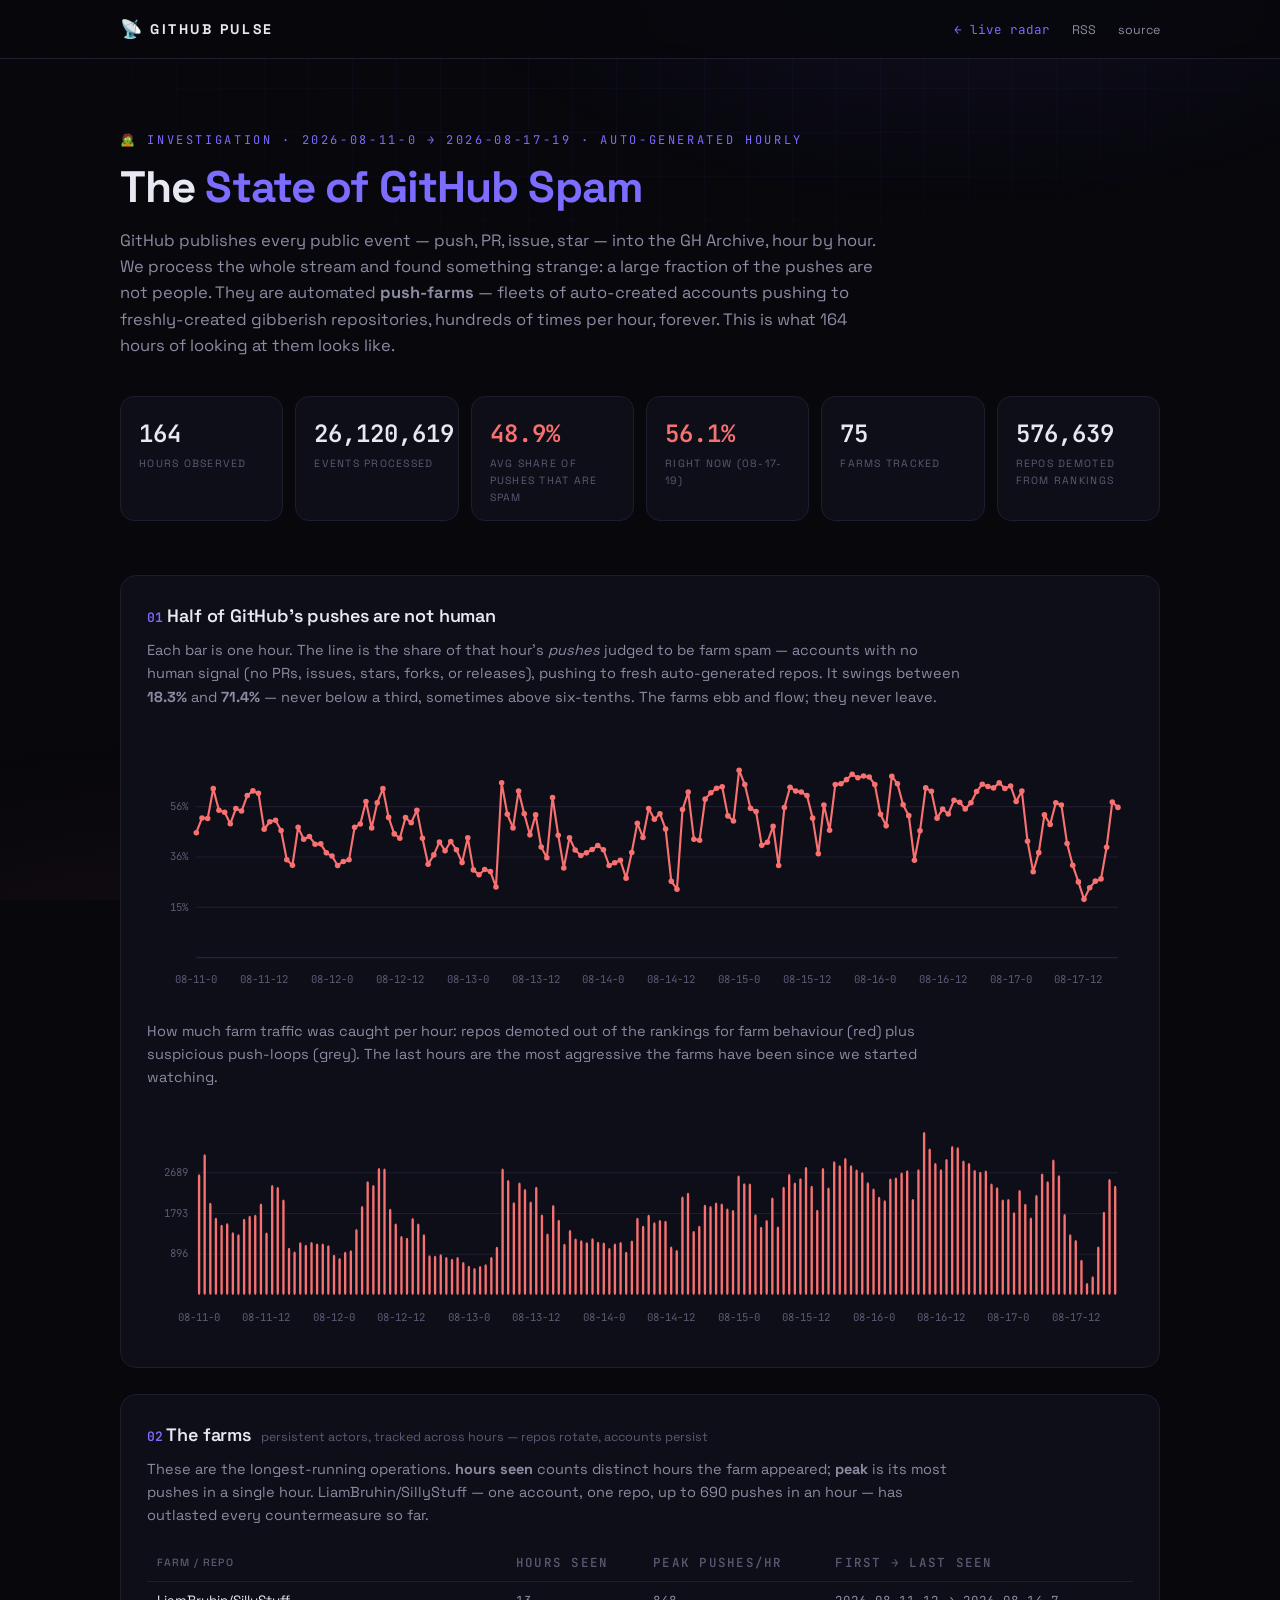
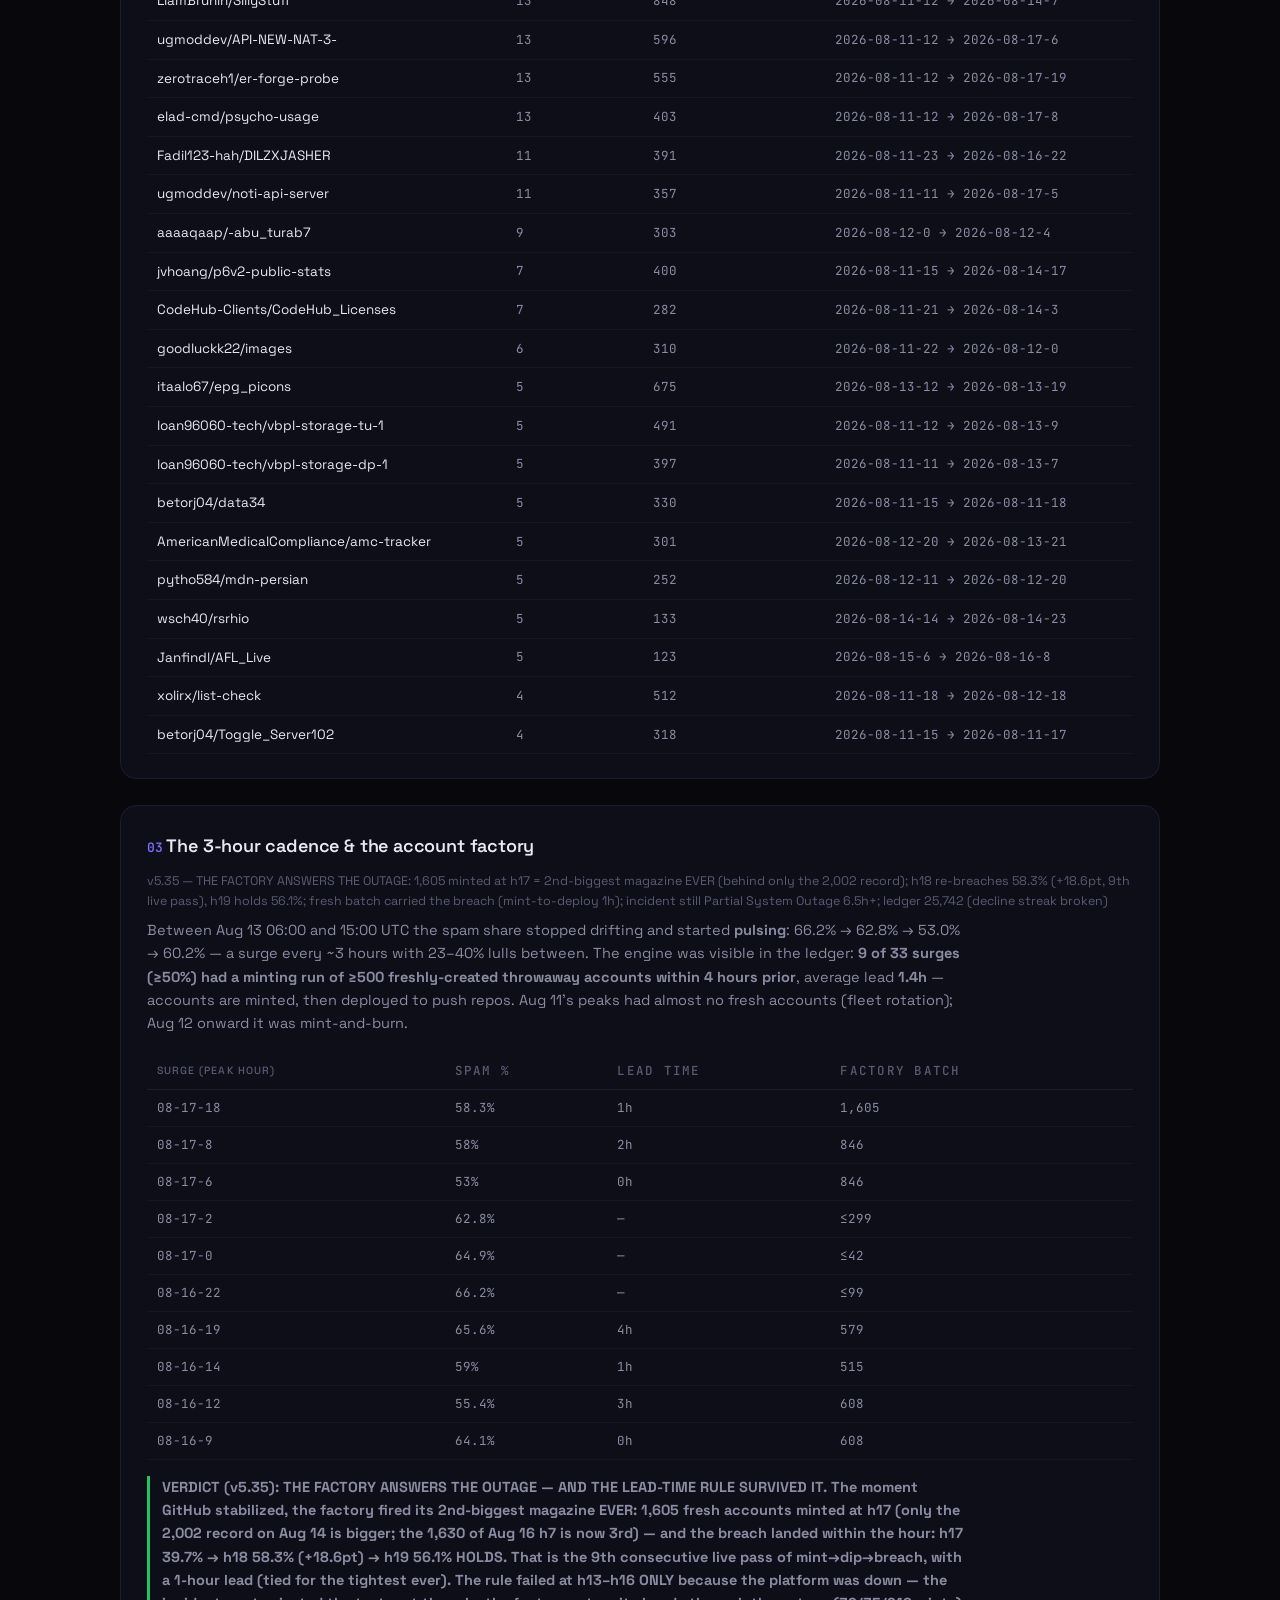
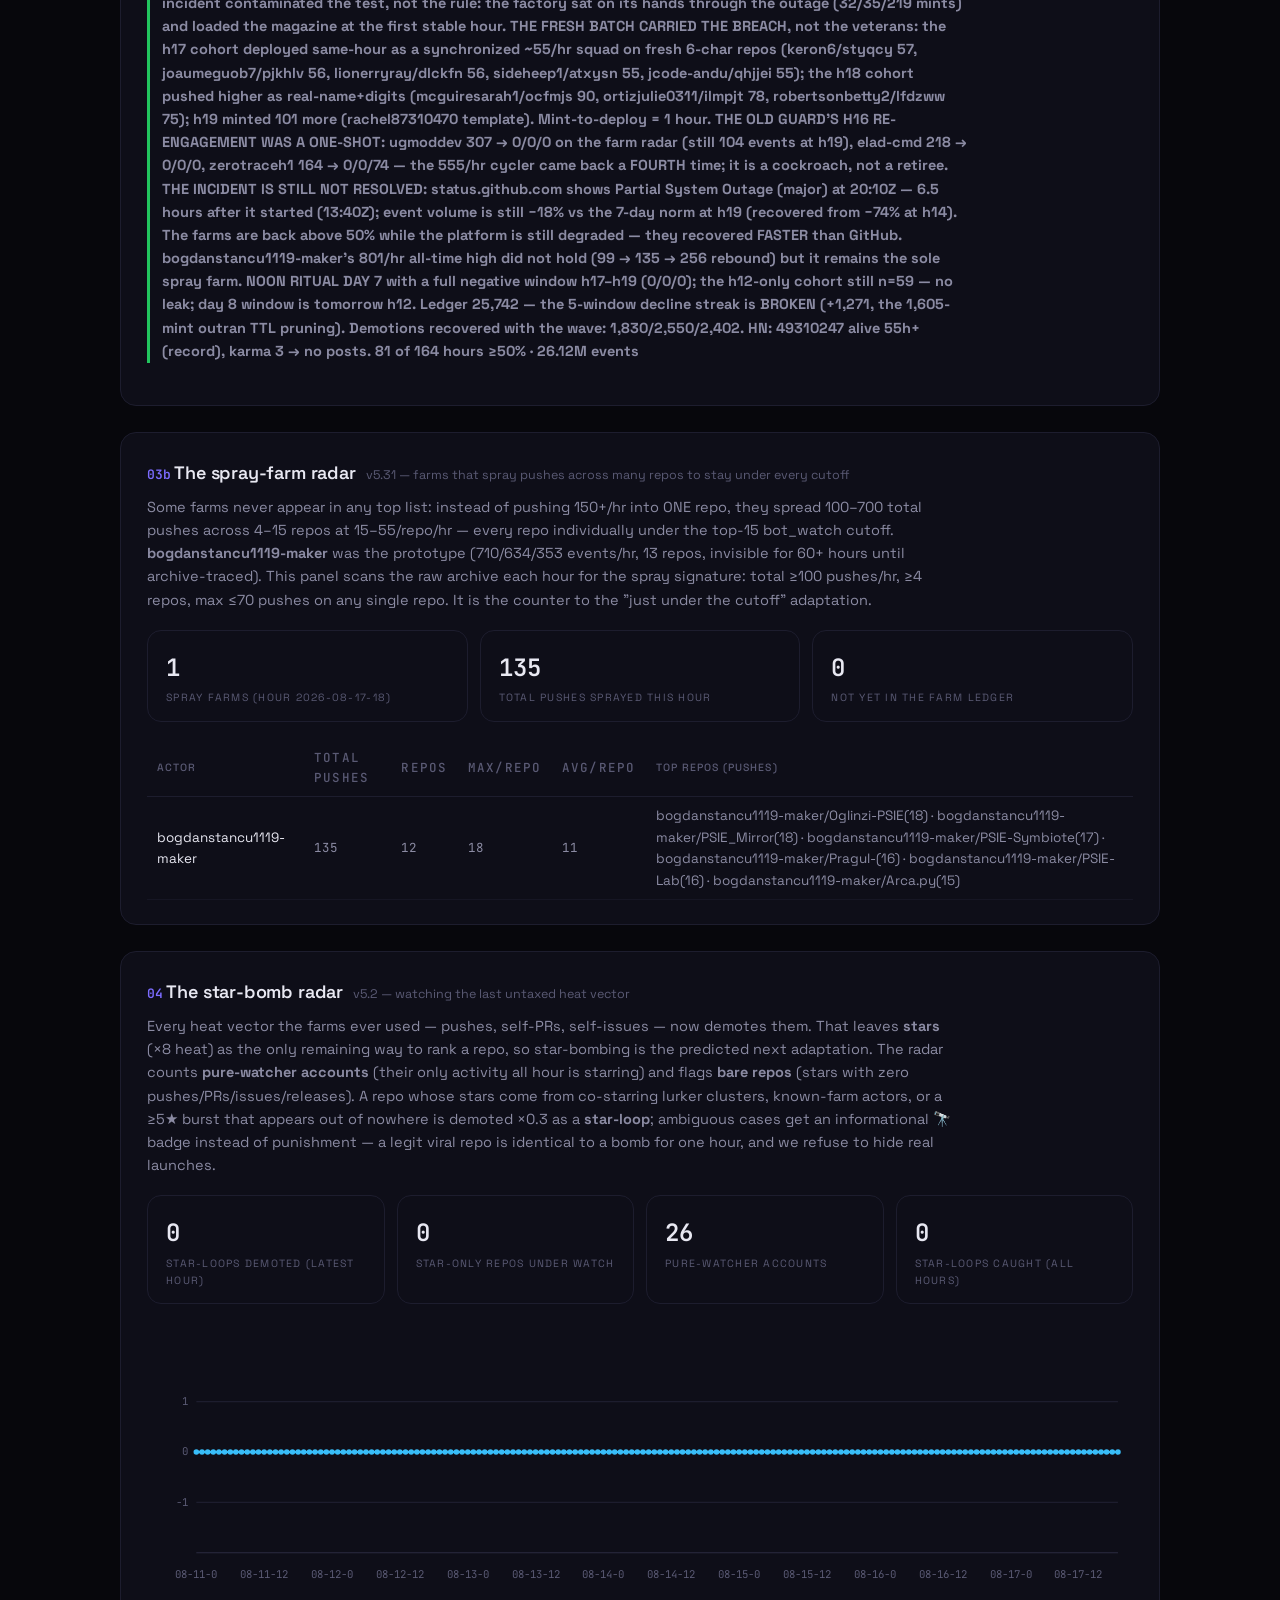
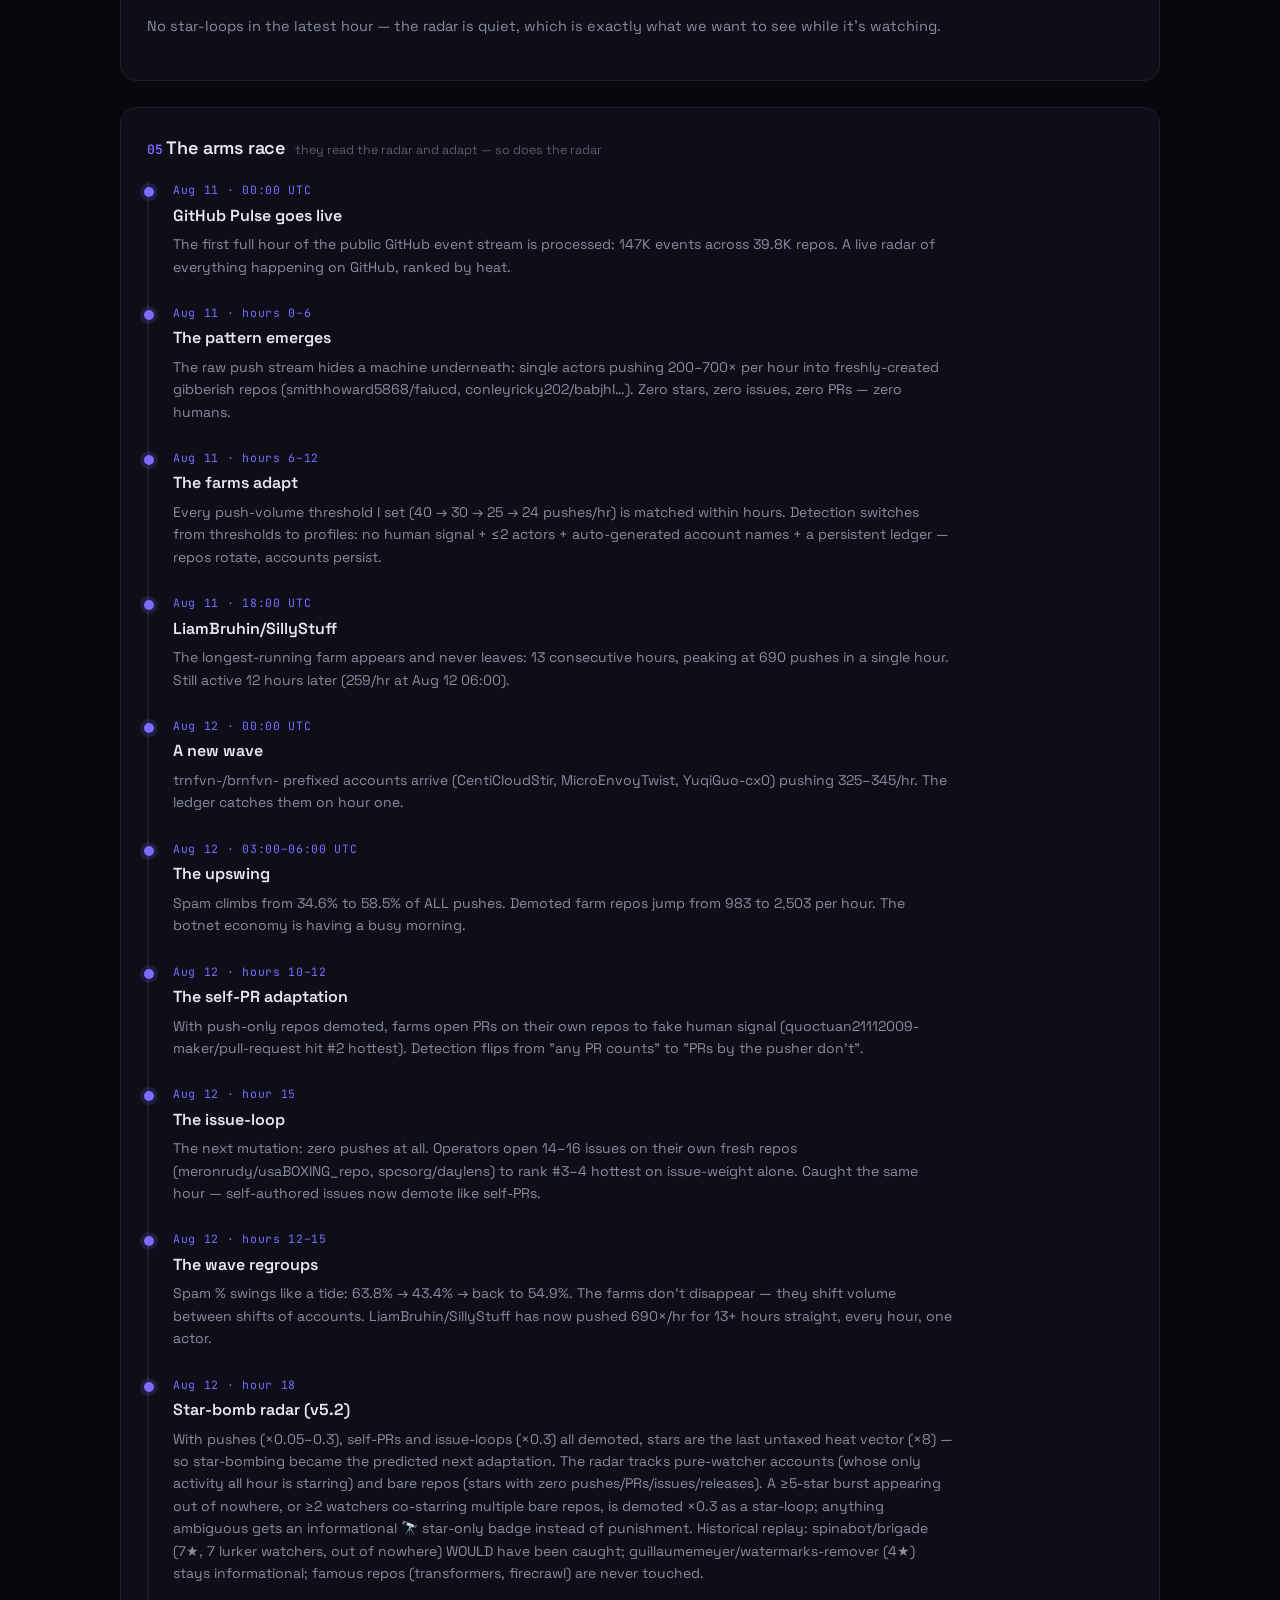
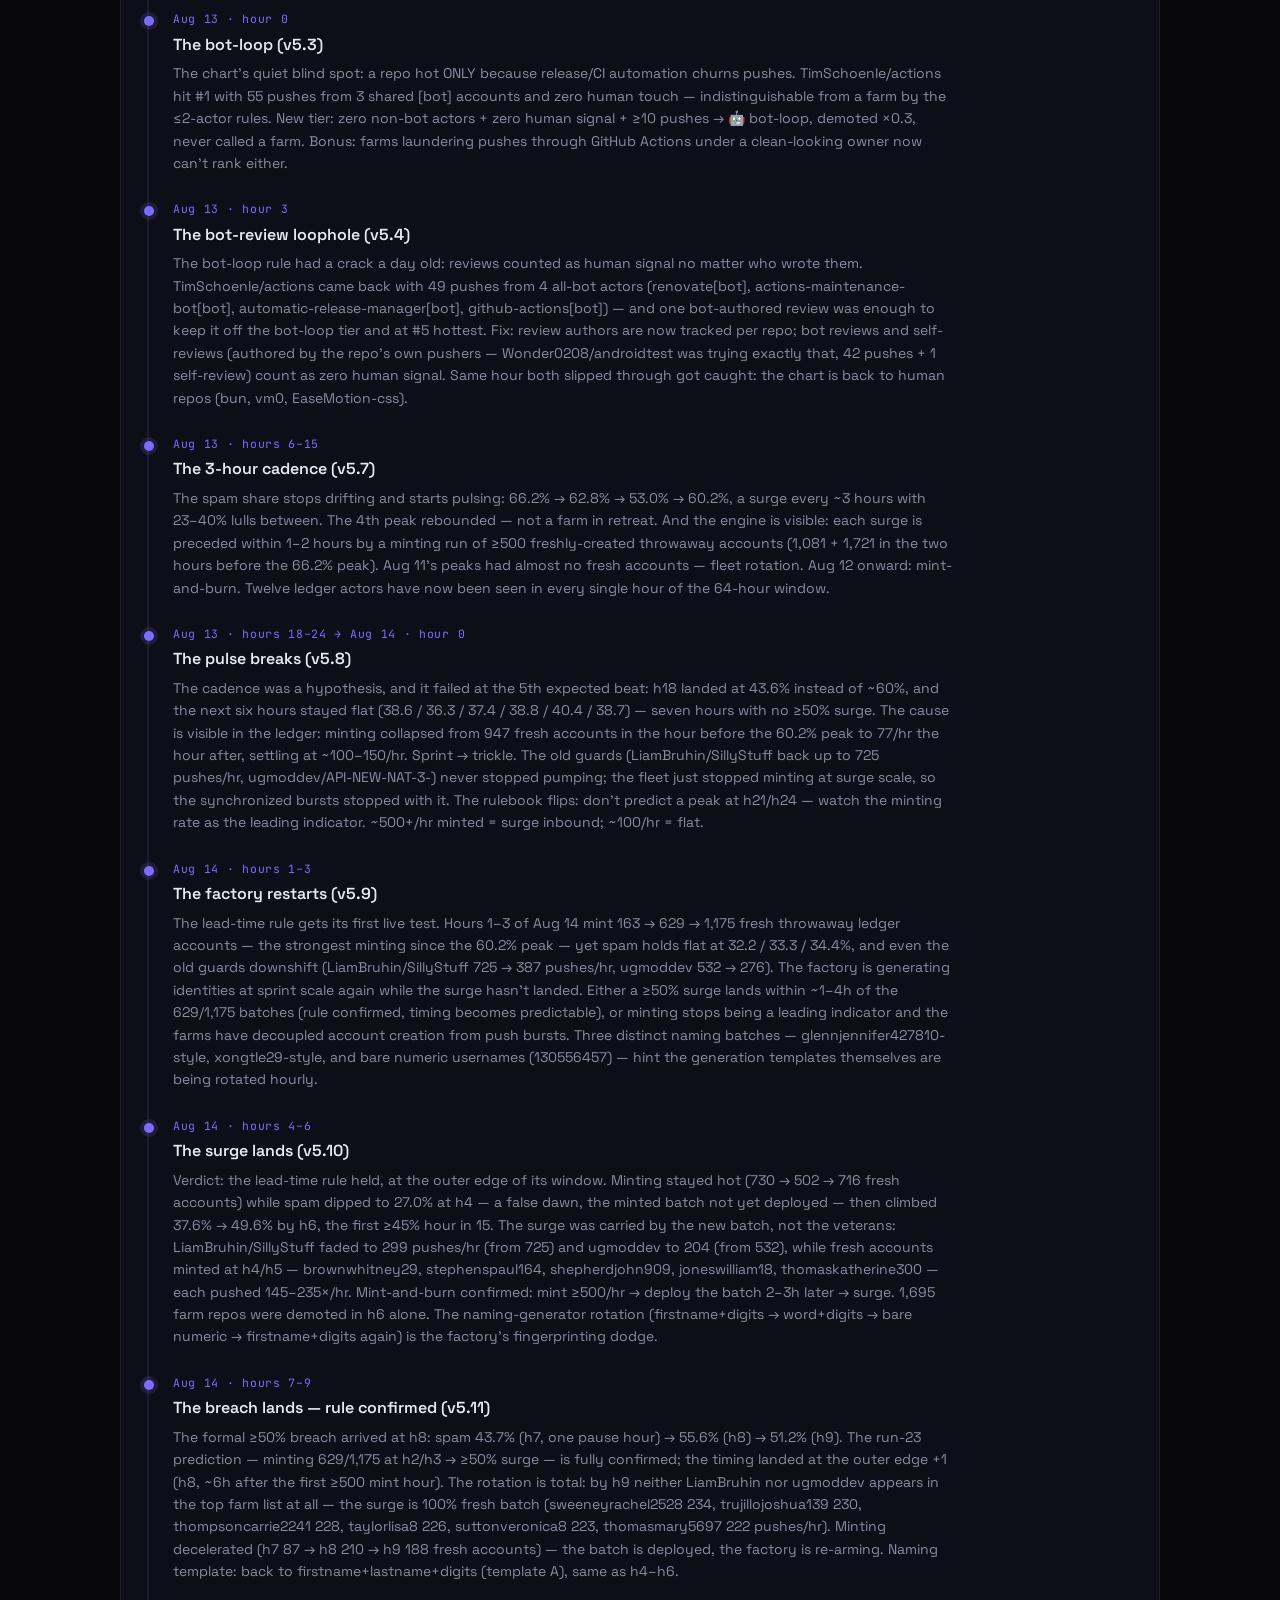
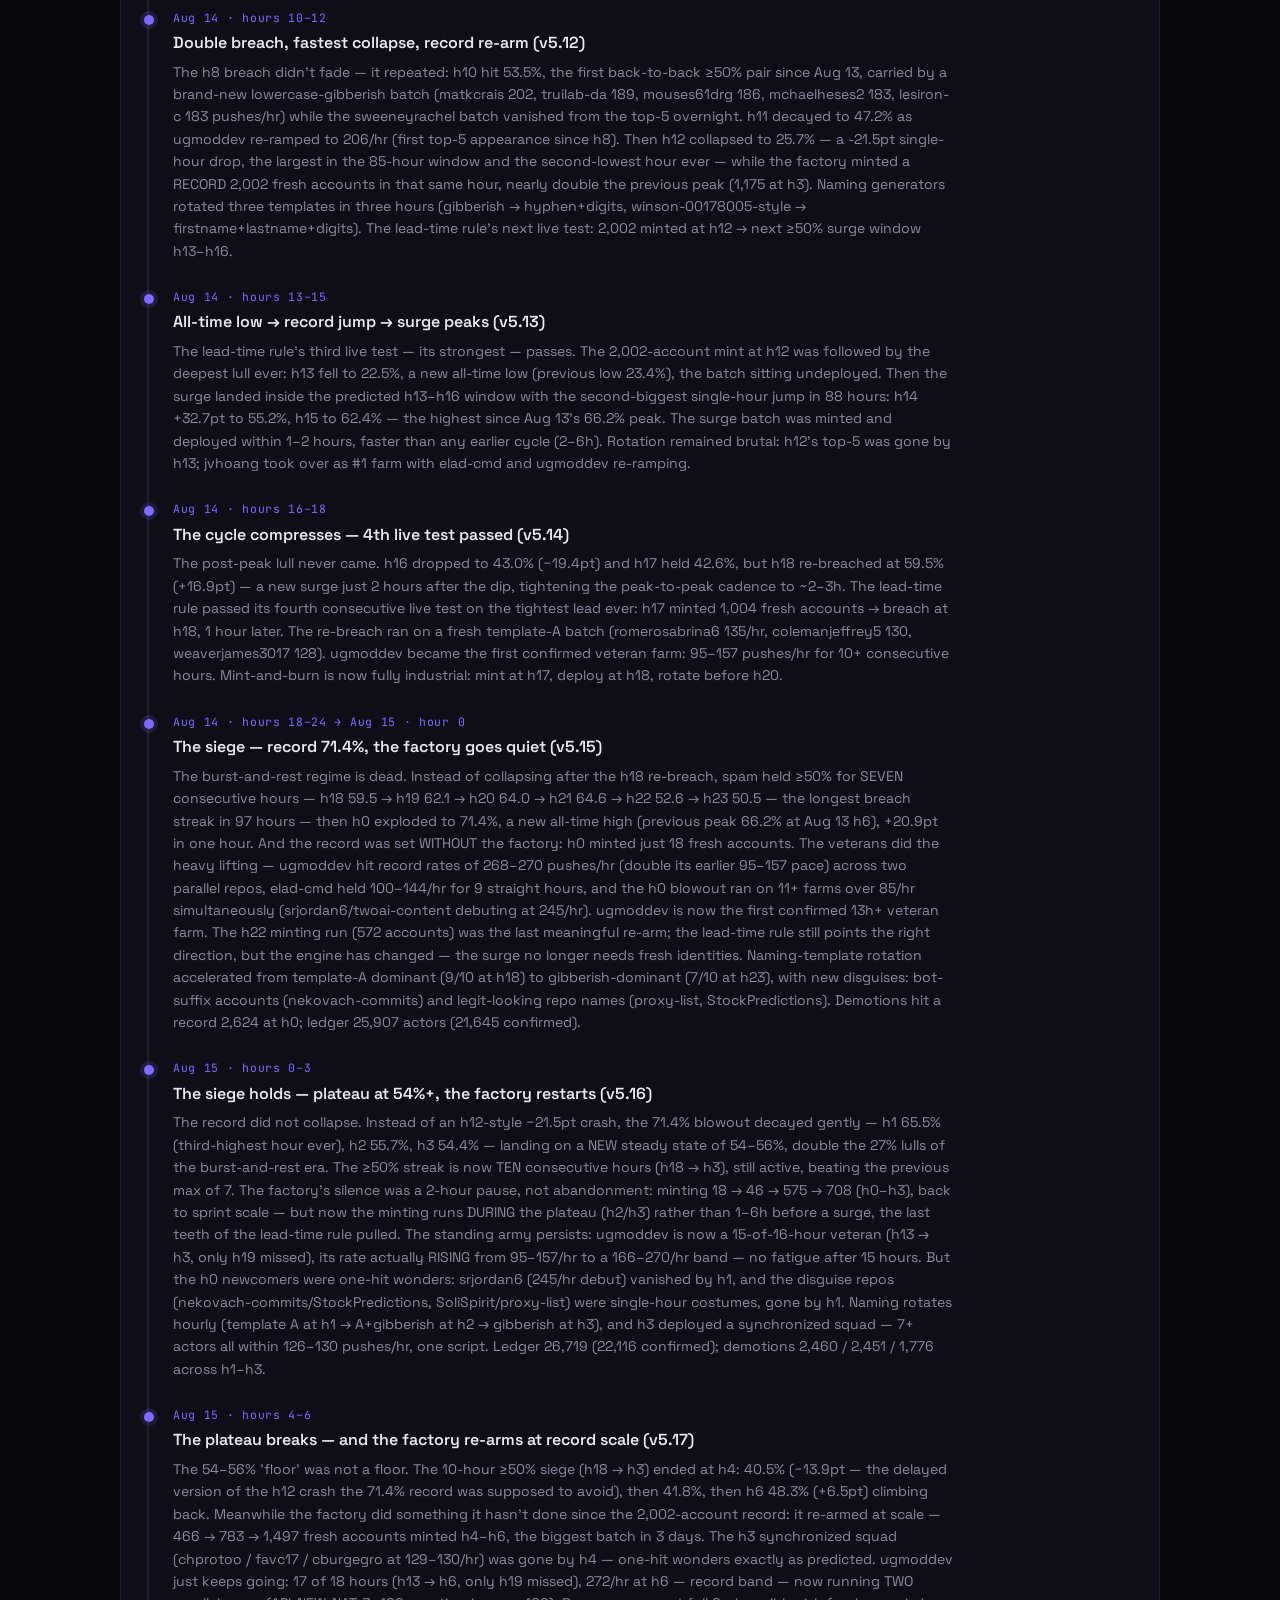
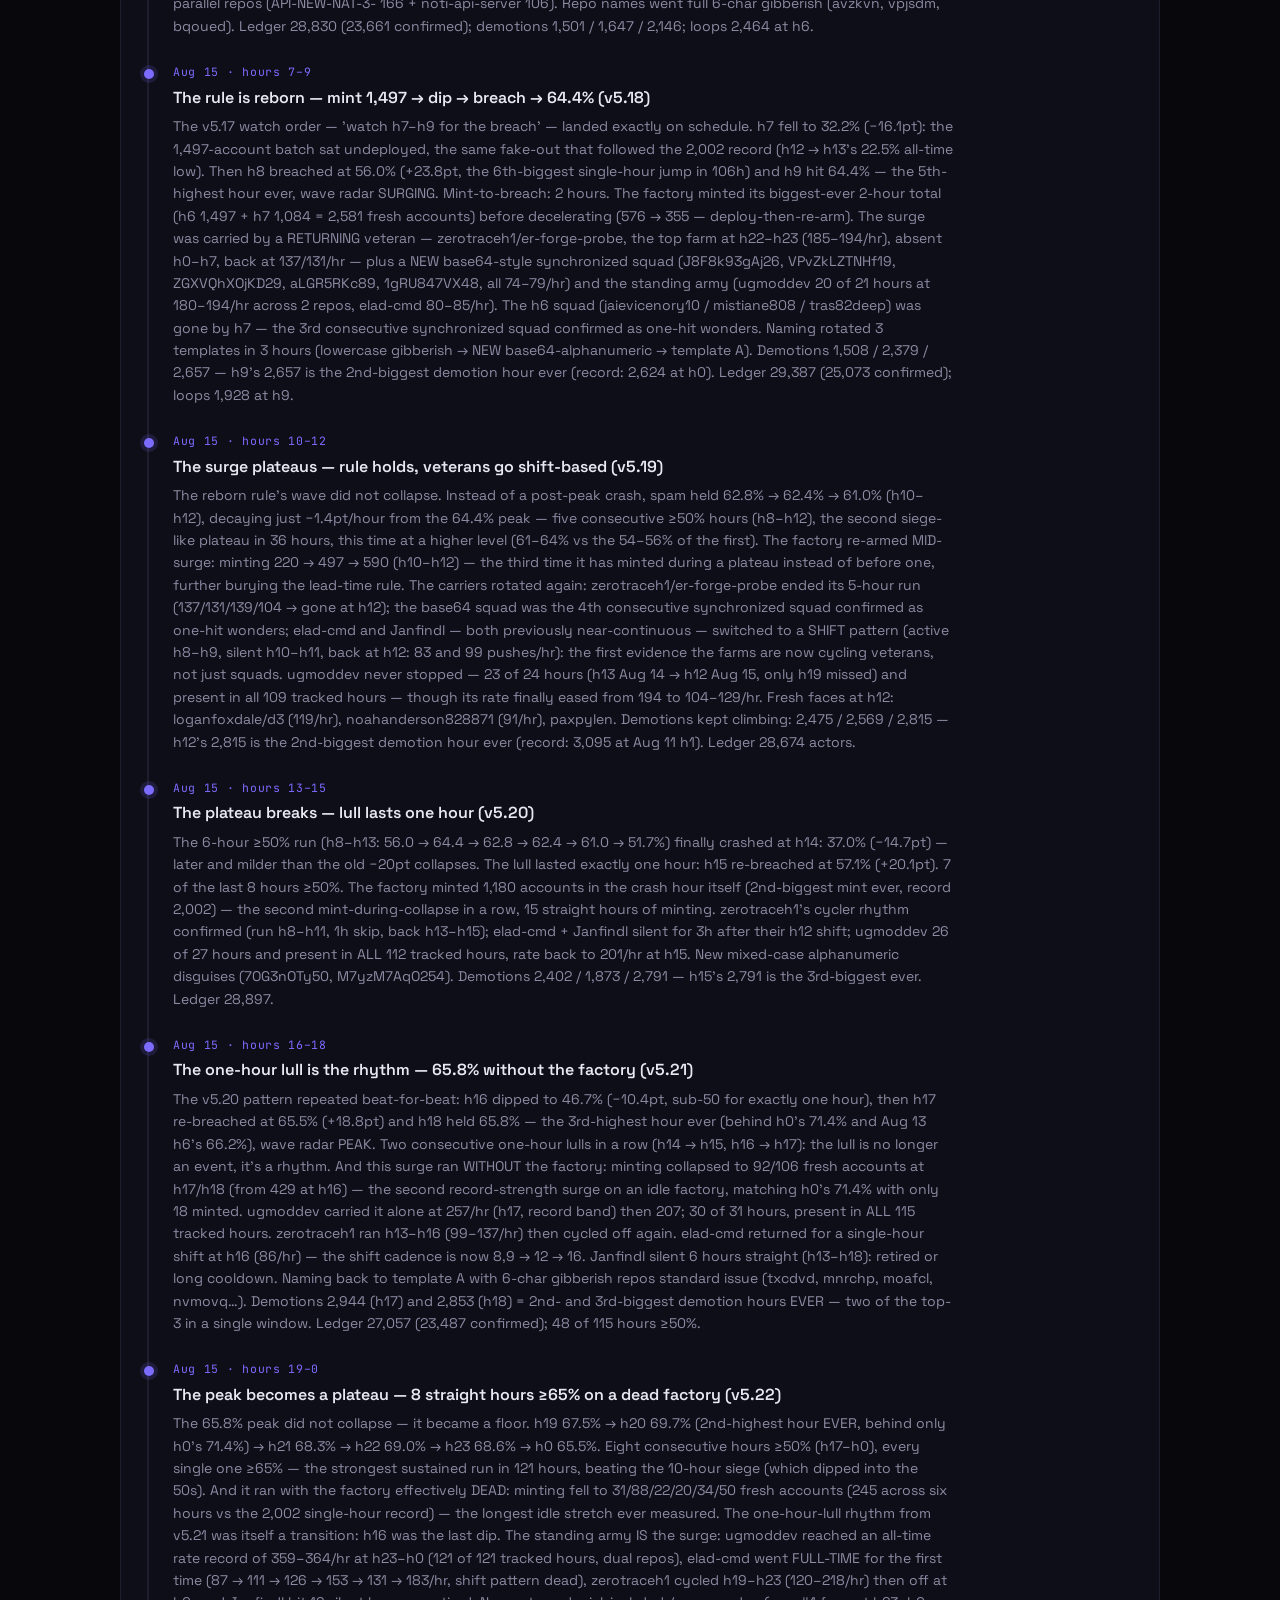
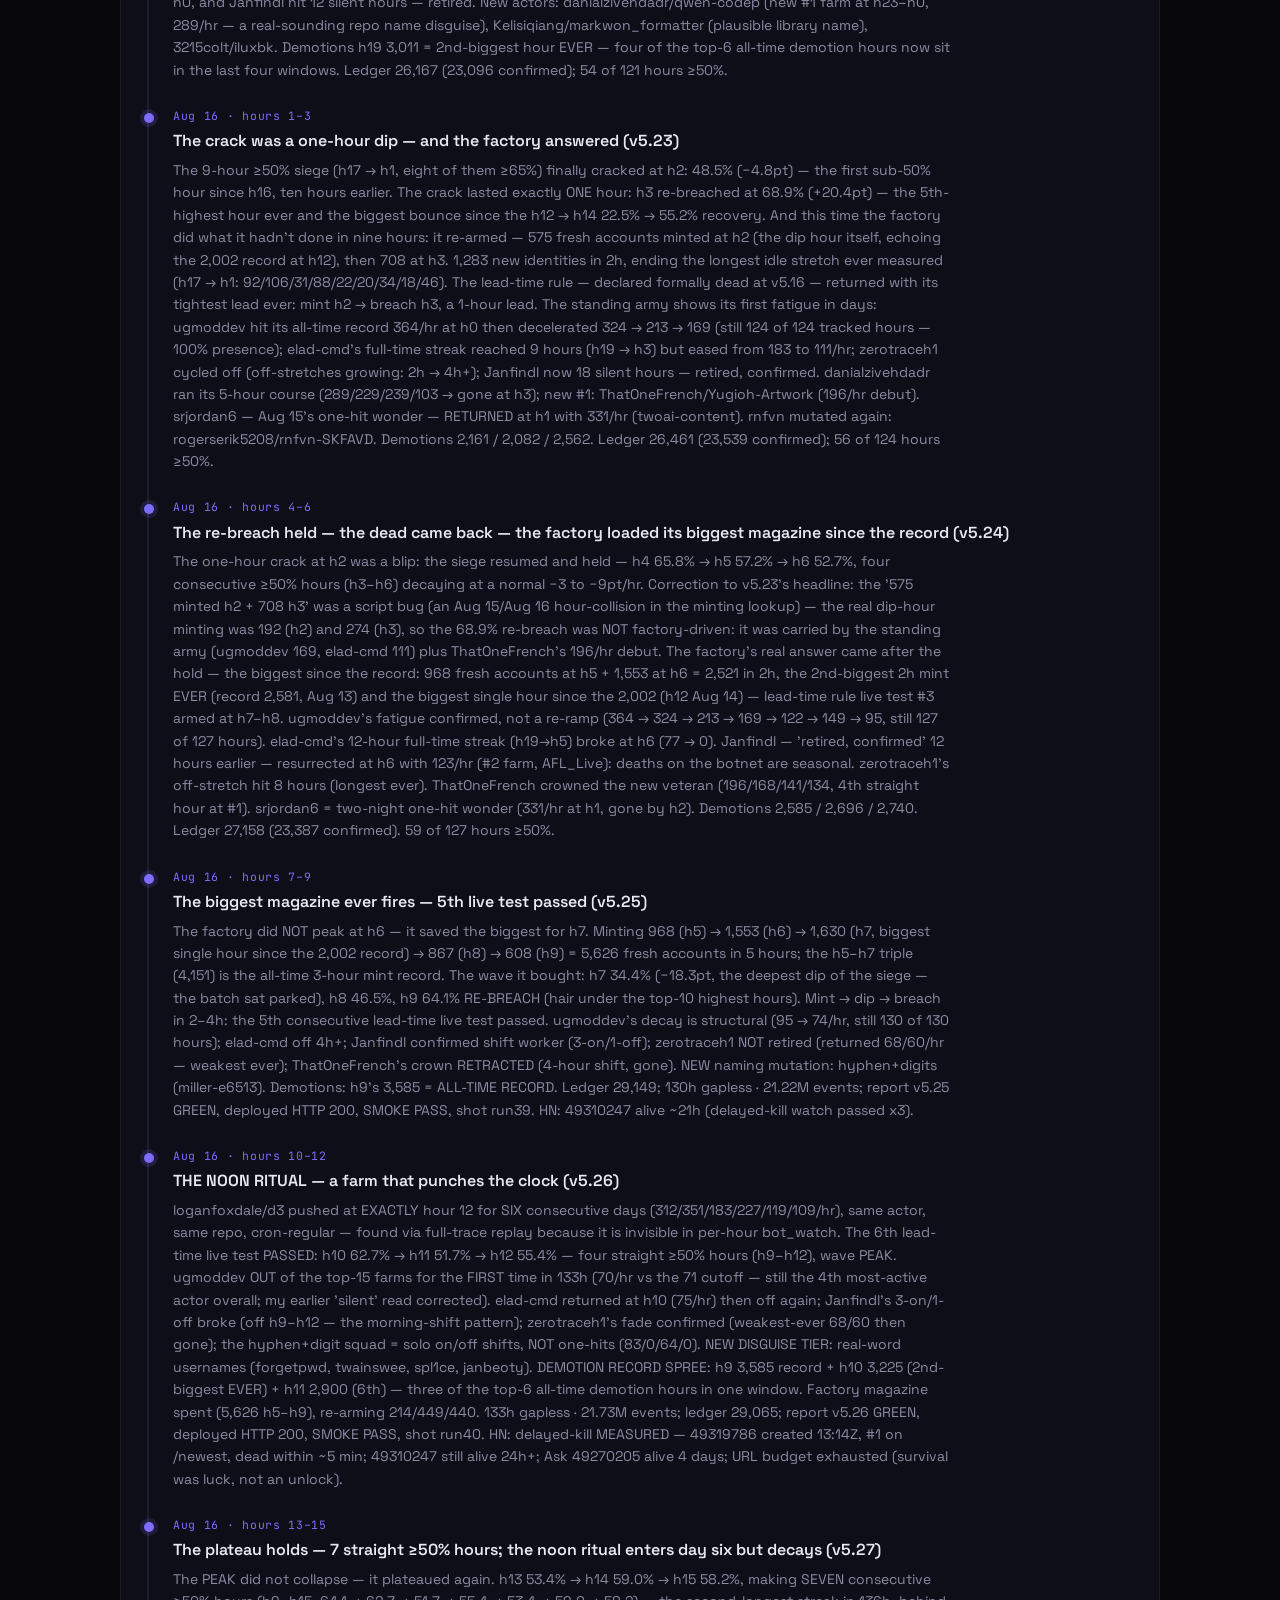
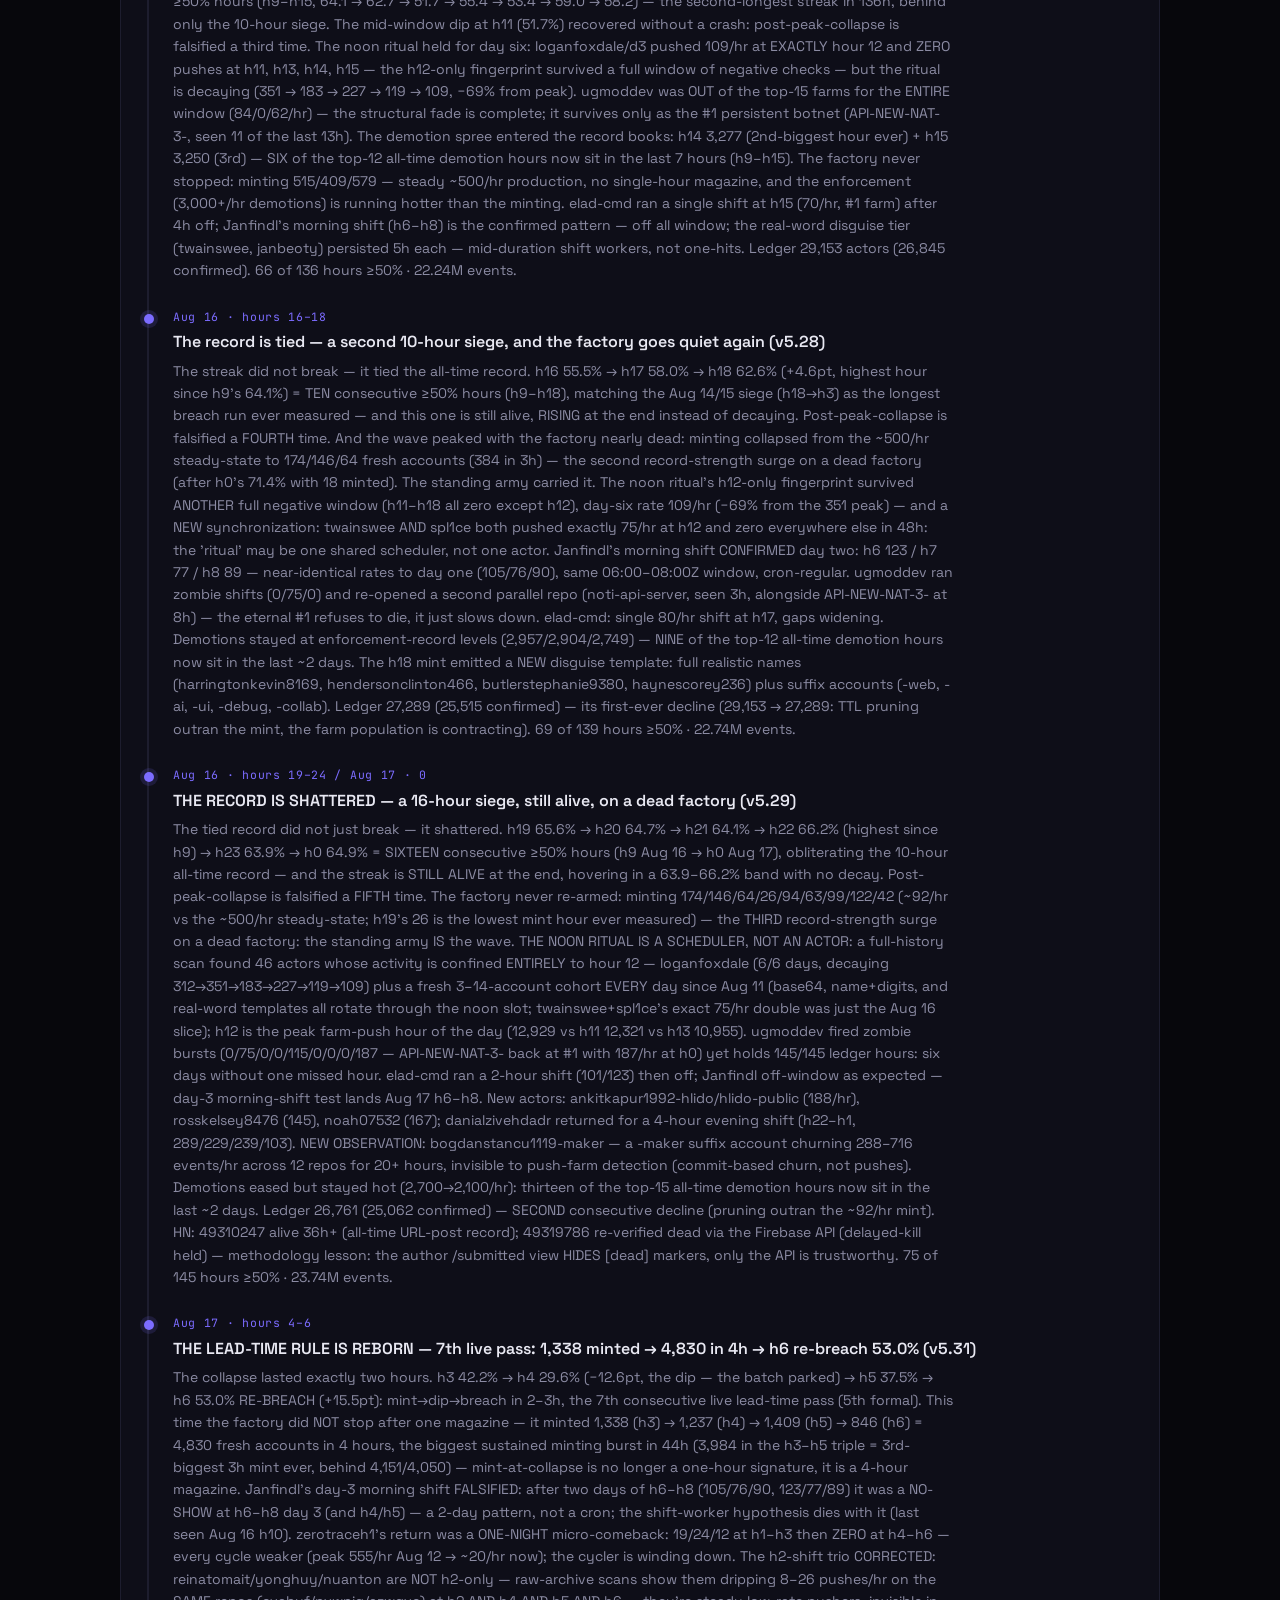
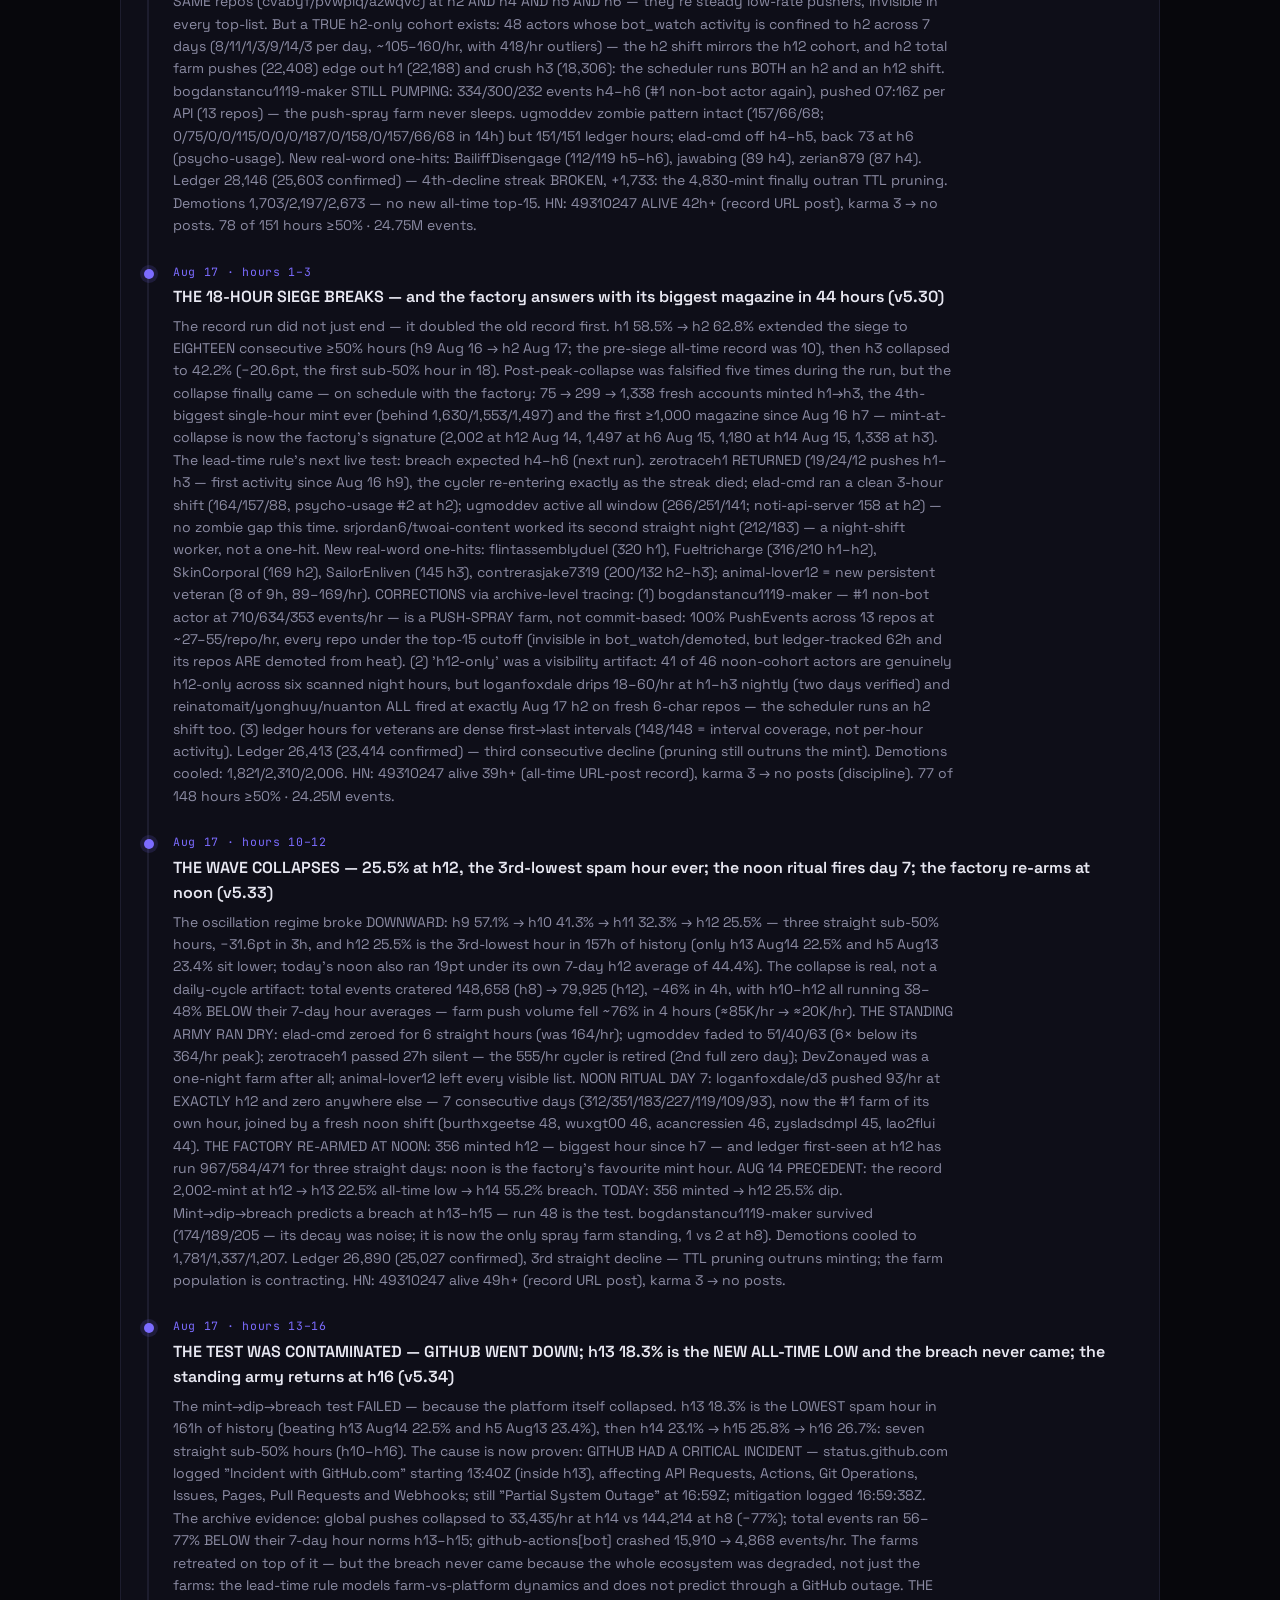
==== commit 0cac54fa: "run49: v5.35 — factory answers the outage (1,605 mint h17 = 2nd-biggest ever), h18 re-breach 58.3%, " ====
--- a/site/report.html
+++ b/site/report.html
@@ -3,11 +3,11 @@
 <head>
 <meta charset="UTF-8">
 <meta name="viewport" content="width=device-width, initial-scale=1.0">
-<title>State of GitHub Spam — a 161-hour investigation by GitHub Pulse</title>
+<title>State of GitHub Spam — a 164-hour investigation by GitHub Pulse</title>
 <meta name="description" content="How much of GitHub's public push traffic is automated spam? A live, hour-by-hour investigation: push-farms, botnets, adaptation, and the arms race to detect them.">
 <meta property="og:type" content="article">
 <meta property="og:title" content="State of GitHub Spam — the botnet economy inside the public event stream">
-<meta property="og:description" content="161 hours of the full GH Archive, audited: ~49% of all pushes are spam from automated farms. See the charts, the farms, and the arms race.">
+<meta property="og:description" content="164 hours of the full GH Archive, audited: ~49% of all pushes are spam from automated farms. See the charts, the farms, and the arms race.">
 <meta property="og:url" content="https://github-pulse.surge.sh/report.html">
 <meta name="twitter:card" content="summary_large_image">
 <link rel="icon" href="data:image/svg+xml,<svg xmlns='http://www.w3.org/2000/svg' viewBox='0 0 100 100'><text y='.9em' font-size='90'>🧟</text></svg>">
@@ -95,16 +95,16 @@
 
 <main class="wrap">
   <section class="hero">
-    <div class="kicker">🧟 Investigation · 2026-08-11-0 → 2026-08-17-16 · auto-generated hourly</div>
+    <div class="kicker">🧟 Investigation · 2026-08-11-0 → 2026-08-17-19 · auto-generated hourly</div>
     <h1>The <span class="accent">State of GitHub Spam</span></h1>
-    <p class="sub">GitHub publishes every public event — push, PR, issue, star — into the GH Archive, hour by hour. We process the whole stream and found something strange: a large fraction of the pushes are not people. They are automated <b>push-farms</b> — fleets of auto-created accounts pushing to freshly-created gibberish repositories, hundreds of times per hour, forever. This is what 161 hours of looking at them looks like.</p>
+    <p class="sub">GitHub publishes every public event — push, PR, issue, star — into the GH Archive, hour by hour. We process the whole stream and found something strange: a large fraction of the pushes are not people. They are automated <b>push-farms</b> — fleets of auto-created accounts pushing to freshly-created gibberish repositories, hundreds of times per hour, forever. This is what 164 hours of looking at them looks like.</p>
     <div class="stats">
-      <div class="stat"><div class="stat-num">161</div><div class="stat-label">hours observed</div></div>
-      <div class="stat"><div class="stat-num">25,739,418</div><div class="stat-label">events processed</div></div>
-      <div class="stat"><div class="stat-num warn">48.8%</div><div class="stat-label">avg share of pushes that are spam</div></div>
-      <div class="stat"><div class="stat-num warn">26.7%</div><div class="stat-label">right now (08-17-16)</div></div>
+      <div class="stat"><div class="stat-num">164</div><div class="stat-label">hours observed</div></div>
+      <div class="stat"><div class="stat-num">26,120,619</div><div class="stat-label">events processed</div></div>
+      <div class="stat"><div class="stat-num warn">48.9%</div><div class="stat-label">avg share of pushes that are spam</div></div>
+      <div class="stat"><div class="stat-num warn">56.1%</div><div class="stat-label">right now (08-17-19)</div></div>
       <div class="stat"><div class="stat-num">75</div><div class="stat-label">farms tracked</div></div>
-      <div class="stat"><div class="stat-num">562,618</div><div class="stat-label">repos demoted from rankings</div></div>
+      <div class="stat"><div class="stat-num">576,639</div><div class="stat-label">repos demoted from rankings</div></div>
     </div>
   </section>
 
@@ -113,10 +113,10 @@
     <div class="lede">Each bar is one hour. The line is the share of that hour's <i>pushes</i> judged to be farm spam — accounts with no human signal (no PRs, issues, stars, forks, or releases), pushing to fresh auto-generated repos. It swings between <b>18.3%</b> and <b>71.4%</b> — never below a third, sometimes above six-tenths. The farms ebb and flow; they never leave.</div>
     <svg viewBox="0 0 920 240" class="chart" role="img" aria-label="spam share of all pushes per hour">
 <line x1="46" y1="65.0" x2="906" y2="65.0" stroke="#1d1d2e" stroke-width="1"/><text x="38" y="68.0" text-anchor="end" class="ax">56%</text><line x1="46" y1="112.0" x2="906" y2="112.0" stroke="#1d1d2e" stroke-width="1"/><text x="38" y="115.0" text-anchor="end" class="ax">36%</text><line x1="46" y1="159.0" x2="906" y2="159.0" stroke="#1d1d2e" stroke-width="1"/><text x="38" y="162.0" text-anchor="end" class="ax">15%</text><line x1="46" y1="206" x2="906" y2="206" stroke="#2a2a40" stroke-width="1"/>
-<polyline points="46.0,89.3 51.4,75.5 56.8,76.1 62.1,48.2 67.5,68.4 72.9,70.2 78.3,80.9 83.6,66.8 89.0,69.1 94.4,54.6 99.8,50.3 105.1,52.5 110.5,86.1 115.9,79.1 121.3,77.7 126.6,87.3 132.0,114.5 137.4,119.7 142.8,84.3 148.1,95.4 153.5,92.9 158.9,100.0 164.3,99.7 169.6,108.1 175.0,111.1 180.4,119.9 185.8,116.1 191.1,114.5 196.5,84.3 201.9,81.1 207.3,60.2 212.6,84.8 218.0,61.4 223.4,48.2 228.8,75.0 234.1,90.4 239.5,94.5 244.9,75.2 250.3,80.0 255.6,68.4 261.0,94.5 266.4,118.8 271.8,110.0 277.1,97.9 282.5,106.1 287.9,97.5 293.3,105.2 298.6,117.2 304.0,94.1 309.4,124.0 314.8,128.6 320.1,123.6 325.5,125.6 330.9,139.9 336.3,42.8 341.6,72.1 347.0,84.8 352.4,50.5 357.8,71.6 363.1,91.3 368.5,72.7 373.9,102.7 379.3,112.7 384.6,56.4 390.0,91.6 395.4,122.2 400.8,94.1 406.1,105.4 411.5,110.6 416.9,108.1 422.3,105.0 427.6,101.3 433.0,105.2 438.4,119.9 443.8,117.4 449.1,115.0 454.5,131.7 459.9,107.7 465.3,80.4 470.6,93.8 476.0,66.8 481.4,76.8 486.7,71.6 492.1,85.9 497.5,134.7 502.9,142.0 508.3,67.7 513.6,51.4 519.0,95.4 524.4,96.3 529.8,58.0 535.1,52.1 540.5,47.8 545.9,46.4 551.3,73.6 556.6,78.4 562.0,31.0 567.4,44.4 572.8,66.6 578.1,69.6 583.5,101.1 588.9,98.2 594.3,83.4 599.6,119.9 605.0,65.9 610.4,46.9 615.8,50.5 621.1,51.4 626.5,54.6 631.9,75.7 637.3,109.0 642.6,63.4 648.0,87.0 653.4,44.4 658.8,43.7 664.1,39.8 669.5,34.8 674.9,38.0 680.3,36.4 685.6,37.3 691.0,44.4 696.4,72.1 701.8,82.9 707.1,36.6 712.5,43.7 717.9,63.2 723.3,73.4 728.6,115.0 734.0,87.5 739.4,47.5 744.8,50.7 750.1,75.7 755.5,67.3 760.9,71.8 766.3,59.1 771.6,60.9 777.0,67.1 782.4,61.4 787.8,50.9 793.1,44.1 798.5,46.2 803.9,47.5 809.3,42.8 814.6,48.0 820.0,45.7 825.4,60.2 830.8,50.5 836.1,97.2 841.5,125.8 846.9,107.9 852.3,72.7 857.6,81.6 863.0,61.4 868.4,63.4 873.8,99.3 879.1,119.7 884.5,135.2 889.9,151.5 895.3,140.6 900.6,134.5 906.0,132.4" fill="none" stroke="#f87171" stroke-width="2" stroke-linejoin="round" stroke-linecap="round"/><circle cx="46.0" cy="89.3" r="2.6" fill="#f87171"/><circle cx="51.4" cy="75.5" r="2.6" fill="#f87171"/><circle cx="56.8" cy="76.1" r="2.6" fill="#f87171"/><circle cx="62.1" cy="48.2" r="2.6" fill="#f87171"/><circle cx="67.5" cy="68.4" r="2.6" fill="#f87171"/><circle cx="72.9" cy="70.2" r="2.6" fill="#f87171"/><circle cx="78.3" cy="80.9" r="2.6" fill="#f87171"/><circle cx="83.6" cy="66.8" r="2.6" fill="#f87171"/><circle cx="89.0" cy="69.1" r="2.6" fill="#f87171"/><circle cx="94.4" cy="54.6" r="2.6" fill="#f87171"/><circle cx="99.8" cy="50.3" r="2.6" fill="#f87171"/><circle cx="105.1" cy="52.5" r="2.6" fill="#f87171"/><circle cx="110.5" cy="86.1" r="2.6" fill="#f87171"/><circle cx="115.9" cy="79.1" r="2.6" fill="#f87171"/><circle cx="121.3" cy="77.7" r="2.6" fill="#f87171"/><circle cx="126.6" cy="87.3" r="2.6" fill="#f87171"/><circle cx="132.0" cy="114.5" r="2.6" fill="#f87171"/><circle cx="137.4" cy="119.7" r="2.6" fill="#f87171"/><circle cx="142.8" cy="84.3" r="2.6" fill="#f87171"/><circle cx="148.1" cy="95.4" r="2.6" fill="#f87171"/><circle cx="153.5" cy="92.9" r="2.6" fill="#f87171"/><circle cx="158.9" cy="100.0" r="2.6" fill="#f87171"/><circle cx="164.3" cy="99.7" r="2.6" fill="#f87171"/><circle cx="169.6" cy="108.1" r="2.6" fill="#f87171"/><circle cx="175.0" cy="111.1" r="2.6" fill="#f87171"/><circle cx="180.4" cy="119.9" r="2.6" fill="#f87171"/><circle cx="185.8" cy="116.1" r="2.6" fill="#f87171"/><circle cx="191.1" cy="114.5" r="2.6" fill="#f87171"/><circle cx="196.5" cy="84.3" r="2.6" fill="#f87171"/><circle cx="201.9" cy="81.1" r="2.6" fill="#f87171"/><circle cx="207.3" cy="60.2" r="2.6" fill="#f87171"/><circle cx="212.6" cy="84.8" r="2.6" fill="#f87171"/><circle cx="218.0" cy="61.4" r="2.6" fill="#f87171"/><circle cx="223.4" cy="48.2" r="2.6" fill="#f87171"/><circle cx="228.8" cy="75.0" r="2.6" fill="#f87171"/><circle cx="234.1" cy="90.4" r="2.6" fill="#f87171"/><circle cx="239.5" cy="94.5" r="2.6" fill="#f87171"/><circle cx="244.9" cy="75.2" r="2.6" fill="#f87171"/><circle cx="250.3" cy="80.0" r="2.6" fill="#f87171"/><circle cx="255.6" cy="68.4" r="2.6" fill="#f87171"/><circle cx="261.0" cy="94.5" r="2.6" fill="#f87171"/><circle cx="266.4" cy="118.8" r="2.6" fill="#f87171"/><circle cx="271.8" cy="110.0" r="2.6" fill="#f87171"/><circle cx="277.1" cy="97.9" r="2.6" fill="#f87171"/><circle cx="282.5" cy="106.1" r="2.6" fill="#f87171"/><circle cx="287.9" cy="97.5" r="2.6" fill="#f87171"/><circle cx="293.3" cy="105.2" r="2.6" fill="#f87171"/><circle cx="298.6" cy="117.2" r="2.6" fill="#f87171"/><circle cx="304.0" cy="94.1" r="2.6" fill="#f87171"/><circle cx="309.4" cy="124.0" r="2.6" fill="#f87171"/><circle cx="314.8" cy="128.6" r="2.6" fill="#f87171"/><circle cx="320.1" cy="123.6" r="2.6" fill="#f87171"/><circle cx="325.5" cy="125.6" r="2.6" fill="#f87171"/><circle cx="330.9" cy="139.9" r="2.6" fill="#f87171"/><circle cx="336.3" cy="42.8" r="2.6" fill="#f87171"/><circle cx="341.6" cy="72.1" r="2.6" fill="#f87171"/><circle cx="347.0" cy="84.8" r="2.6" fill="#f87171"/><circle cx="352.4" cy="50.5" r="2.6" fill="#f87171"/><circle cx="357.8" cy="71.6" r="2.6" fill="#f87171"/><circle cx="363.1" cy="91.3" r="2.6" fill="#f87171"/><circle cx="368.5" cy="72.7" r="2.6" fill="#f87171"/><circle cx="373.9" cy="102.7" r="2.6" fill="#f87171"/><circle cx="379.3" cy="112.7" r="2.6" fill="#f87171"/><circle cx="384.6" cy="56.4" r="2.6" fill="#f87171"/><circle cx="390.0" cy="91.6" r="2.6" fill="#f87171"/><circle cx="395.4" cy="122.2" r="2.6" fill="#f87171"/><circle cx="400.8" cy="94.1" r="2.6" fill="#f87171"/><circle cx="406.1" cy="105.4" r="2.6" fill="#f87171"/><circle cx="411.5" cy="110.6" r="2.6" fill="#f87171"/><circle cx="416.9" cy="108.1" r="2.6" fill="#f87171"/><circle cx="422.3" cy="105.0" r="2.6" fill="#f87171"/><circle cx="427.6" cy="101.3" r="2.6" fill="#f87171"/><circle cx="433.0" cy="105.2" r="2.6" fill="#f87171"/><circle cx="438.4" cy="119.9" r="2.6" fill="#f87171"/><circle cx="443.8" cy="117.4" r="2.6" fill="#f87171"/><circle cx="449.1" cy="115.0" r="2.6" fill="#f87171"/><circle cx="454.5" cy="131.7" r="2.6" fill="#f87171"/><circle cx="459.9" cy="107.7" r="2.6" fill="#f87171"/><circle cx="465.3" cy="80.4" r="2.6" fill="#f87171"/><circle cx="470.6" cy="93.8" r="2.6" fill="#f87171"/><circle cx="476.0" cy="66.8" r="2.6" fill="#f87171"/><circle cx="481.4" cy="76.8" r="2.6" fill="#f87171"/><circle cx="486.7" cy="71.6" r="2.6" fill="#f87171"/><circle cx="492.1" cy="85.9" r="2.6" fill="#f87171"/><circle cx="497.5" cy="134.7" r="2.6" fill="#f87171"/><circle cx="502.9" cy="142.0" r="2.6" fill="#f87171"/><circle cx="508.3" cy="67.7" r="2.6" fill="#f87171"/><circle cx="513.6" cy="51.4" r="2.6" fill="#f87171"/><circle cx="519.0" cy="95.4" r="2.6" fill="#f87171"/><circle cx="524.4" cy="96.3" r="2.6" fill="#f87171"/><circle cx="529.8" cy="58.0" r="2.6" fill="#f87171"/><circle cx="535.1" cy="52.1" r="2.6" fill="#f87171"/><circle cx="540.5" cy="47.8" r="2.6" fill="#f87171"/><circle cx="545.9" cy="46.4" r="2.6" fill="#f87171"/><circle cx="551.3" cy="73.6" r="2.6" fill="#f87171"/><circle cx="556.6" cy="78.4" r="2.6" fill="#f87171"/><circle cx="562.0" cy="31.0" r="2.6" fill="#f87171"/><circle cx="567.4" cy="44.4" r="2.6" fill="#f87171"/><circle cx="572.8" cy="66.6" r="2.6" fill="#f87171"/><circle cx="578.1" cy="69.6" r="2.6" fill="#f87171"/><circle cx="583.5" cy="101.1" r="2.6" fill="#f87171"/><circle cx="588.9" cy="98.2" r="2.6" fill="#f87171"/><circle cx="594.3" cy="83.4" r="2.6" fill="#f87171"/><circle cx="599.6" cy="119.9" r="2.6" fill="#f87171"/><circle cx="605.0" cy="65.9" r="2.6" fill="#f87171"/><circle cx="610.4" cy="46.9" r="2.6" fill="#f87171"/><circle cx="615.8" cy="50.5" r="2.6" fill="#f87171"/><circle cx="621.1" cy="51.4" r="2.6" fill="#f87171"/><circle cx="626.5" cy="54.6" r="2.6" fill="#f87171"/><circle cx="631.9" cy="75.7" r="2.6" fill="#f87171"/><circle cx="637.3" cy="109.0" r="2.6" fill="#f87171"/><circle cx="642.6" cy="63.4" r="2.6" fill="#f87171"/><circle cx="648.0" cy="87.0" r="2.6" fill="#f87171"/><circle cx="653.4" cy="44.4" r="2.6" fill="#f87171"/><circle cx="658.8" cy="43.7" r="2.6" fill="#f87171"/><circle cx="664.1" cy="39.8" r="2.6" fill="#f87171"/><circle cx="669.5" cy="34.8" r="2.6" fill="#f87171"/><circle cx="674.9" cy="38.0" r="2.6" fill="#f87171"/><circle cx="680.3" cy="36.4" r="2.6" fill="#f87171"/><circle cx="685.6" cy="37.3" r="2.6" fill="#f87171"/><circle cx="691.0" cy="44.4" r="2.6" fill="#f87171"/><circle cx="696.4" cy="72.1" r="2.6" fill="#f87171"/><circle cx="701.8" cy="82.9" r="2.6" fill="#f87171"/><circle cx="707.1" cy="36.6" r="2.6" fill="#f87171"/><circle cx="712.5" cy="43.7" r="2.6" fill="#f87171"/><circle cx="717.9" cy="63.2" r="2.6" fill="#f87171"/><circle cx="723.3" cy="73.4" r="2.6" fill="#f87171"/><circle cx="728.6" cy="115.0" r="2.6" fill="#f87171"/><circle cx="734.0" cy="87.5" r="2.6" fill="#f87171"/><circle cx="739.4" cy="47.5" r="2.6" fill="#f87171"/><circle cx="744.8" cy="50.7" r="2.6" fill="#f87171"/><circle cx="750.1" cy="75.7" r="2.6" fill="#f87171"/><circle cx="755.5" cy="67.3" r="2.6" fill="#f87171"/><circle cx="760.9" cy="71.8" r="2.6" fill="#f87171"/><circle cx="766.3" cy="59.1" r="2.6" fill="#f87171"/><circle cx="771.6" cy="60.9" r="2.6" fill="#f87171"/><circle cx="777.0" cy="67.1" r="2.6" fill="#f87171"/><circle cx="782.4" cy="61.4" r="2.6" fill="#f87171"/><circle cx="787.8" cy="50.9" r="2.6" fill="#f87171"/><circle cx="793.1" cy="44.1" r="2.6" fill="#f87171"/><circle cx="798.5" cy="46.2" r="2.6" fill="#f87171"/><circle cx="803.9" cy="47.5" r="2.6" fill="#f87171"/><circle cx="809.3" cy="42.8" r="2.6" fill="#f87171"/><circle cx="814.6" cy="48.0" r="2.6" fill="#f87171"/><circle cx="820.0" cy="45.7" r="2.6" fill="#f87171"/><circle cx="825.4" cy="60.2" r="2.6" fill="#f87171"/><circle cx="830.8" cy="50.5" r="2.6" fill="#f87171"/><circle cx="836.1" cy="97.2" r="2.6" fill="#f87171"/><circle cx="841.5" cy="125.8" r="2.6" fill="#f87171"/><circle cx="846.9" cy="107.9" r="2.6" fill="#f87171"/><circle cx="852.3" cy="72.7" r="2.6" fill="#f87171"/><circle cx="857.6" cy="81.6" r="2.6" fill="#f87171"/><circle cx="863.0" cy="61.4" r="2.6" fill="#f87171"/><circle cx="868.4" cy="63.4" r="2.6" fill="#f87171"/><circle cx="873.8" cy="99.3" r="2.6" fill="#f87171"/><circle cx="879.1" cy="119.7" r="2.6" fill="#f87171"/><circle cx="884.5" cy="135.2" r="2.6" fill="#f87171"/><circle cx="889.9" cy="151.5" r="2.6" fill="#f87171"/><circle cx="895.3" cy="140.6" r="2.6" fill="#f87171"/><circle cx="900.6" cy="134.5" r="2.6" fill="#f87171"/><circle cx="906.0" cy="132.4" r="2.6" fill="#f87171"/><text x="46.0" y="230" text-anchor="middle" class="ax">08-11-0</text><text x="110.5" y="230" text-anchor="middle" class="ax">08-11-12</text><text x="175.0" y="230" text-anchor="middle" class="ax">08-12-0</text><text x="239.5" y="230" text-anchor="middle" class="ax">08-12-12</text><text x="304.0" y="230" text-anchor="middle" class="ax">08-13-0</text><text x="368.5" y="230" text-anchor="middle" class="ax">08-13-12</text><text x="433.0" y="230" text-anchor="middle" class="ax">08-14-0</text><text x="497.5" y="230" text-anchor="middle" class="ax">08-14-12</text><text x="562.0" y="230" text-anchor="middle" class="ax">08-15-0</text><text x="626.5" y="230" text-anchor="middle" class="ax">08-15-12</text><text x="691.0" y="230" text-anchor="middle" class="ax">08-16-0</text><text x="755.5" y="230" text-anchor="middle" class="ax">08-16-12</text><text x="820.0" y="230" text-anchor="middle" class="ax">08-17-0</text><text x="884.5" y="230" text-anchor="middle" class="ax">08-17-12</text>
+<polyline points="46.0,89.3 51.3,75.5 56.6,76.1 61.8,48.2 67.1,68.4 72.4,70.2 77.7,80.9 82.9,66.8 88.2,69.1 93.5,54.6 98.8,50.3 104.0,52.5 109.3,86.1 114.6,79.1 119.9,77.7 125.1,87.3 130.4,114.5 135.7,119.7 141.0,84.3 146.2,95.4 151.5,92.9 156.8,100.0 162.1,99.7 167.3,108.1 172.6,111.1 177.9,119.9 183.2,116.1 188.5,114.5 193.7,84.3 199.0,81.1 204.3,60.2 209.6,84.8 214.8,61.4 220.1,48.2 225.4,75.0 230.7,90.4 235.9,94.5 241.2,75.2 246.5,80.0 251.8,68.4 257.0,94.5 262.3,118.8 267.6,110.0 272.9,97.9 278.1,106.1 283.4,97.5 288.7,105.2 294.0,117.2 299.3,94.1 304.5,124.0 309.8,128.6 315.1,123.6 320.4,125.6 325.6,139.9 330.9,42.8 336.2,72.1 341.5,84.8 346.7,50.5 352.0,71.6 357.3,91.3 362.6,72.7 367.8,102.7 373.1,112.7 378.4,56.4 383.7,91.6 388.9,122.2 394.2,94.1 399.5,105.4 404.8,110.6 410.0,108.1 415.3,105.0 420.6,101.3 425.9,105.2 431.2,119.9 436.4,117.4 441.7,115.0 447.0,131.7 452.3,107.7 457.5,80.4 462.8,93.8 468.1,66.8 473.4,76.8 478.6,71.6 483.9,85.9 489.2,134.7 494.5,142.0 499.7,67.7 505.0,51.4 510.3,95.4 515.6,96.3 520.8,58.0 526.1,52.1 531.4,47.8 536.7,46.4 542.0,73.6 547.2,78.4 552.5,31.0 557.8,44.4 563.1,66.6 568.3,69.6 573.6,101.1 578.9,98.2 584.2,83.4 589.4,119.9 594.7,65.9 600.0,46.9 605.3,50.5 610.5,51.4 615.8,54.6 621.1,75.7 626.4,109.0 631.6,63.4 636.9,87.0 642.2,44.4 647.5,43.7 652.7,39.8 658.0,34.8 663.3,38.0 668.6,36.4 673.9,37.3 679.1,44.4 684.4,72.1 689.7,82.9 695.0,36.6 700.2,43.7 705.5,63.2 710.8,73.4 716.1,115.0 721.3,87.5 726.6,47.5 731.9,50.7 737.2,75.7 742.4,67.3 747.7,71.8 753.0,59.1 758.3,60.9 763.5,67.1 768.8,61.4 774.1,50.9 779.4,44.1 784.7,46.2 789.9,47.5 795.2,42.8 800.5,48.0 805.8,45.7 811.0,60.2 816.3,50.5 821.6,97.2 826.9,125.8 832.1,107.9 837.4,72.7 842.7,81.6 848.0,61.4 853.2,63.4 858.5,99.3 863.8,119.7 869.1,135.2 874.3,151.5 879.6,140.6 884.9,134.5 890.2,132.4 895.4,102.9 900.7,60.7 906.0,65.7" fill="none" stroke="#f87171" stroke-width="2" stroke-linejoin="round" stroke-linecap="round"/><circle cx="46.0" cy="89.3" r="2.6" fill="#f87171"/><circle cx="51.3" cy="75.5" r="2.6" fill="#f87171"/><circle cx="56.6" cy="76.1" r="2.6" fill="#f87171"/><circle cx="61.8" cy="48.2" r="2.6" fill="#f87171"/><circle cx="67.1" cy="68.4" r="2.6" fill="#f87171"/><circle cx="72.4" cy="70.2" r="2.6" fill="#f87171"/><circle cx="77.7" cy="80.9" r="2.6" fill="#f87171"/><circle cx="82.9" cy="66.8" r="2.6" fill="#f87171"/><circle cx="88.2" cy="69.1" r="2.6" fill="#f87171"/><circle cx="93.5" cy="54.6" r="2.6" fill="#f87171"/><circle cx="98.8" cy="50.3" r="2.6" fill="#f87171"/><circle cx="104.0" cy="52.5" r="2.6" fill="#f87171"/><circle cx="109.3" cy="86.1" r="2.6" fill="#f87171"/><circle cx="114.6" cy="79.1" r="2.6" fill="#f87171"/><circle cx="119.9" cy="77.7" r="2.6" fill="#f87171"/><circle cx="125.1" cy="87.3" r="2.6" fill="#f87171"/><circle cx="130.4" cy="114.5" r="2.6" fill="#f87171"/><circle cx="135.7" cy="119.7" r="2.6" fill="#f87171"/><circle cx="141.0" cy="84.3" r="2.6" fill="#f87171"/><circle cx="146.2" cy="95.4" r="2.6" fill="#f87171"/><circle cx="151.5" cy="92.9" r="2.6" fill="#f87171"/><circle cx="156.8" cy="100.0" r="2.6" fill="#f87171"/><circle cx="162.1" cy="99.7" r="2.6" fill="#f87171"/><circle cx="167.3" cy="108.1" r="2.6" fill="#f87171"/><circle cx="172.6" cy="111.1" r="2.6" fill="#f87171"/><circle cx="177.9" cy="119.9" r="2.6" fill="#f87171"/><circle cx="183.2" cy="116.1" r="2.6" fill="#f87171"/><circle cx="188.5" cy="114.5" r="2.6" fill="#f87171"/><circle cx="193.7" cy="84.3" r="2.6" fill="#f87171"/><circle cx="199.0" cy="81.1" r="2.6" fill="#f87171"/><circle cx="204.3" cy="60.2" r="2.6" fill="#f87171"/><circle cx="209.6" cy="84.8" r="2.6" fill="#f87171"/><circle cx="214.8" cy="61.4" r="2.6" fill="#f87171"/><circle cx="220.1" cy="48.2" r="2.6" fill="#f87171"/><circle cx="225.4" cy="75.0" r="2.6" fill="#f87171"/><circle cx="230.7" cy="90.4" r="2.6" fill="#f87171"/><circle cx="235.9" cy="94.5" r="2.6" fill="#f87171"/><circle cx="241.2" cy="75.2" r="2.6" fill="#f87171"/><circle cx="246.5" cy="80.0" r="2.6" fill="#f87171"/><circle cx="251.8" cy="68.4" r="2.6" fill="#f87171"/><circle cx="257.0" cy="94.5" r="2.6" fill="#f87171"/><circle cx="262.3" cy="118.8" r="2.6" fill="#f87171"/><circle cx="267.6" cy="110.0" r="2.6" fill="#f87171"/><circle cx="272.9" cy="97.9" r="2.6" fill="#f87171"/><circle cx="278.1" cy="106.1" r="2.6" fill="#f87171"/><circle cx="283.4" cy="97.5" r="2.6" fill="#f87171"/><circle cx="288.7" cy="105.2" r="2.6" fill="#f87171"/><circle cx="294.0" cy="117.2" r="2.6" fill="#f87171"/><circle cx="299.3" cy="94.1" r="2.6" fill="#f87171"/><circle cx="304.5" cy="124.0" r="2.6" fill="#f87171"/><circle cx="309.8" cy="128.6" r="2.6" fill="#f87171"/><circle cx="315.1" cy="123.6" r="2.6" fill="#f87171"/><circle cx="320.4" cy="125.6" r="2.6" fill="#f87171"/><circle cx="325.6" cy="139.9" r="2.6" fill="#f87171"/><circle cx="330.9" cy="42.8" r="2.6" fill="#f87171"/><circle cx="336.2" cy="72.1" r="2.6" fill="#f87171"/><circle cx="341.5" cy="84.8" r="2.6" fill="#f87171"/><circle cx="346.7" cy="50.5" r="2.6" fill="#f87171"/><circle cx="352.0" cy="71.6" r="2.6" fill="#f87171"/><circle cx="357.3" cy="91.3" r="2.6" fill="#f87171"/><circle cx="362.6" cy="72.7" r="2.6" fill="#f87171"/><circle cx="367.8" cy="102.7" r="2.6" fill="#f87171"/><circle cx="373.1" cy="112.7" r="2.6" fill="#f87171"/><circle cx="378.4" cy="56.4" r="2.6" fill="#f87171"/><circle cx="383.7" cy="91.6" r="2.6" fill="#f87171"/><circle cx="388.9" cy="122.2" r="2.6" fill="#f87171"/><circle cx="394.2" cy="94.1" r="2.6" fill="#f87171"/><circle cx="399.5" cy="105.4" r="2.6" fill="#f87171"/><circle cx="404.8" cy="110.6" r="2.6" fill="#f87171"/><circle cx="410.0" cy="108.1" r="2.6" fill="#f87171"/><circle cx="415.3" cy="105.0" r="2.6" fill="#f87171"/><circle cx="420.6" cy="101.3" r="2.6" fill="#f87171"/><circle cx="425.9" cy="105.2" r="2.6" fill="#f87171"/><circle cx="431.2" cy="119.9" r="2.6" fill="#f87171"/><circle cx="436.4" cy="117.4" r="2.6" fill="#f87171"/><circle cx="441.7" cy="115.0" r="2.6" fill="#f87171"/><circle cx="447.0" cy="131.7" r="2.6" fill="#f87171"/><circle cx="452.3" cy="107.7" r="2.6" fill="#f87171"/><circle cx="457.5" cy="80.4" r="2.6" fill="#f87171"/><circle cx="462.8" cy="93.8" r="2.6" fill="#f87171"/><circle cx="468.1" cy="66.8" r="2.6" fill="#f87171"/><circle cx="473.4" cy="76.8" r="2.6" fill="#f87171"/><circle cx="478.6" cy="71.6" r="2.6" fill="#f87171"/><circle cx="483.9" cy="85.9" r="2.6" fill="#f87171"/><circle cx="489.2" cy="134.7" r="2.6" fill="#f87171"/><circle cx="494.5" cy="142.0" r="2.6" fill="#f87171"/><circle cx="499.7" cy="67.7" r="2.6" fill="#f87171"/><circle cx="505.0" cy="51.4" r="2.6" fill="#f87171"/><circle cx="510.3" cy="95.4" r="2.6" fill="#f87171"/><circle cx="515.6" cy="96.3" r="2.6" fill="#f87171"/><circle cx="520.8" cy="58.0" r="2.6" fill="#f87171"/><circle cx="526.1" cy="52.1" r="2.6" fill="#f87171"/><circle cx="531.4" cy="47.8" r="2.6" fill="#f87171"/><circle cx="536.7" cy="46.4" r="2.6" fill="#f87171"/><circle cx="542.0" cy="73.6" r="2.6" fill="#f87171"/><circle cx="547.2" cy="78.4" r="2.6" fill="#f87171"/><circle cx="552.5" cy="31.0" r="2.6" fill="#f87171"/><circle cx="557.8" cy="44.4" r="2.6" fill="#f87171"/><circle cx="563.1" cy="66.6" r="2.6" fill="#f87171"/><circle cx="568.3" cy="69.6" r="2.6" fill="#f87171"/><circle cx="573.6" cy="101.1" r="2.6" fill="#f87171"/><circle cx="578.9" cy="98.2" r="2.6" fill="#f87171"/><circle cx="584.2" cy="83.4" r="2.6" fill="#f87171"/><circle cx="589.4" cy="119.9" r="2.6" fill="#f87171"/><circle cx="594.7" cy="65.9" r="2.6" fill="#f87171"/><circle cx="600.0" cy="46.9" r="2.6" fill="#f87171"/><circle cx="605.3" cy="50.5" r="2.6" fill="#f87171"/><circle cx="610.5" cy="51.4" r="2.6" fill="#f87171"/><circle cx="615.8" cy="54.6" r="2.6" fill="#f87171"/><circle cx="621.1" cy="75.7" r="2.6" fill="#f87171"/><circle cx="626.4" cy="109.0" r="2.6" fill="#f87171"/><circle cx="631.6" cy="63.4" r="2.6" fill="#f87171"/><circle cx="636.9" cy="87.0" r="2.6" fill="#f87171"/><circle cx="642.2" cy="44.4" r="2.6" fill="#f87171"/><circle cx="647.5" cy="43.7" r="2.6" fill="#f87171"/><circle cx="652.7" cy="39.8" r="2.6" fill="#f87171"/><circle cx="658.0" cy="34.8" r="2.6" fill="#f87171"/><circle cx="663.3" cy="38.0" r="2.6" fill="#f87171"/><circle cx="668.6" cy="36.4" r="2.6" fill="#f87171"/><circle cx="673.9" cy="37.3" r="2.6" fill="#f87171"/><circle cx="679.1" cy="44.4" r="2.6" fill="#f87171"/><circle cx="684.4" cy="72.1" r="2.6" fill="#f87171"/><circle cx="689.7" cy="82.9" r="2.6" fill="#f87171"/><circle cx="695.0" cy="36.6" r="2.6" fill="#f87171"/><circle cx="700.2" cy="43.7" r="2.6" fill="#f87171"/><circle cx="705.5" cy="63.2" r="2.6" fill="#f87171"/><circle cx="710.8" cy="73.4" r="2.6" fill="#f87171"/><circle cx="716.1" cy="115.0" r="2.6" fill="#f87171"/><circle cx="721.3" cy="87.5" r="2.6" fill="#f87171"/><circle cx="726.6" cy="47.5" r="2.6" fill="#f87171"/><circle cx="731.9" cy="50.7" r="2.6" fill="#f87171"/><circle cx="737.2" cy="75.7" r="2.6" fill="#f87171"/><circle cx="742.4" cy="67.3" r="2.6" fill="#f87171"/><circle cx="747.7" cy="71.8" r="2.6" fill="#f87171"/><circle cx="753.0" cy="59.1" r="2.6" fill="#f87171"/><circle cx="758.3" cy="60.9" r="2.6" fill="#f87171"/><circle cx="763.5" cy="67.1" r="2.6" fill="#f87171"/><circle cx="768.8" cy="61.4" r="2.6" fill="#f87171"/><circle cx="774.1" cy="50.9" r="2.6" fill="#f87171"/><circle cx="779.4" cy="44.1" r="2.6" fill="#f87171"/><circle cx="784.7" cy="46.2" r="2.6" fill="#f87171"/><circle cx="789.9" cy="47.5" r="2.6" fill="#f87171"/><circle cx="795.2" cy="42.8" r="2.6" fill="#f87171"/><circle cx="800.5" cy="48.0" r="2.6" fill="#f87171"/><circle cx="805.8" cy="45.7" r="2.6" fill="#f87171"/><circle cx="811.0" cy="60.2" r="2.6" fill="#f87171"/><circle cx="816.3" cy="50.5" r="2.6" fill="#f87171"/><circle cx="821.6" cy="97.2" r="2.6" fill="#f87171"/><circle cx="826.9" cy="125.8" r="2.6" fill="#f87171"/><circle cx="832.1" cy="107.9" r="2.6" fill="#f87171"/><circle cx="837.4" cy="72.7" r="2.6" fill="#f87171"/><circle cx="842.7" cy="81.6" r="2.6" fill="#f87171"/><circle cx="848.0" cy="61.4" r="2.6" fill="#f87171"/><circle cx="853.2" cy="63.4" r="2.6" fill="#f87171"/><circle cx="858.5" cy="99.3" r="2.6" fill="#f87171"/><circle cx="863.8" cy="119.7" r="2.6" fill="#f87171"/><circle cx="869.1" cy="135.2" r="2.6" fill="#f87171"/><circle cx="874.3" cy="151.5" r="2.6" fill="#f87171"/><circle cx="879.6" cy="140.6" r="2.6" fill="#f87171"/><circle cx="884.9" cy="134.5" r="2.6" fill="#f87171"/><circle cx="890.2" cy="132.4" r="2.6" fill="#f87171"/><circle cx="895.4" cy="102.9" r="2.6" fill="#f87171"/><circle cx="900.7" cy="60.7" r="2.6" fill="#f87171"/><circle cx="906.0" cy="65.7" r="2.6" fill="#f87171"/><text x="46.0" y="230" text-anchor="middle" class="ax">08-11-0</text><text x="109.3" y="230" text-anchor="middle" class="ax">08-11-12</text><text x="172.6" y="230" text-anchor="middle" class="ax">08-12-0</text><text x="235.9" y="230" text-anchor="middle" class="ax">08-12-12</text><text x="299.3" y="230" text-anchor="middle" class="ax">08-13-0</text><text x="362.6" y="230" text-anchor="middle" class="ax">08-13-12</text><text x="425.9" y="230" text-anchor="middle" class="ax">08-14-0</text><text x="489.2" y="230" text-anchor="middle" class="ax">08-14-12</text><text x="552.5" y="230" text-anchor="middle" class="ax">08-15-0</text><text x="615.8" y="230" text-anchor="middle" class="ax">08-15-12</text><text x="679.1" y="230" text-anchor="middle" class="ax">08-16-0</text><text x="742.4" y="230" text-anchor="middle" class="ax">08-16-12</text><text x="805.8" y="230" text-anchor="middle" class="ax">08-17-0</text><text x="869.1" y="230" text-anchor="middle" class="ax">08-17-12</text>
 </svg>
     <div class="lede" style="margin-top:14px">How much farm traffic was caught per hour: repos demoted out of the rankings for farm behaviour (red) plus suspicious push-loops (grey). The last hours are the most aggressive the farms have been since we started watching.</div>
-    <svg viewBox="0 0 920 200" class="chart" role="img" aria-label="farm repos demoted per hour"><line x1="46" y1="52.0" x2="906" y2="52.0" stroke="#1d1d2e" stroke-width="1"/><text x="38" y="55.0" text-anchor="end" class="ax">2689</text><line x1="46" y1="90.0" x2="906" y2="90.0" stroke="#1d1d2e" stroke-width="1"/><text x="38" y="93.0" text-anchor="end" class="ax">1793</text><line x1="46" y1="128.0" x2="906" y2="128.0" stroke="#1d1d2e" stroke-width="1"/><text x="38" y="131.0" text-anchor="end" class="ax">896</text><rect x="47.5" y="53.4" width="2.3" height="112.6" rx="2" fill="#f87171"><title>08-11-0: 2,656</title></rect><rect x="52.8" y="34.8" width="2.3" height="131.2" rx="2" fill="#f87171"><title>08-11-1: 3,095</title></rect><rect x="58.2" y="80.0" width="2.3" height="86.0" rx="2" fill="#f87171"><title>08-11-2: 2,029</title></rect><rect x="63.5" y="94.1" width="2.3" height="71.9" rx="2" fill="#f87171"><title>08-11-3: 1,695</title></rect><rect x="68.9" y="100.5" width="2.3" height="65.5" rx="2" fill="#f87171"><title>08-11-4: 1,546</title></rect><rect x="74.2" y="99.2" width="2.3" height="66.8" rx="2" fill="#f87171"><title>08-11-5: 1,575</title></rect><rect x="79.5" y="107.6" width="2.3" height="58.4" rx="2" fill="#f87171"><title>08-11-6: 1,378</title></rect><rect x="84.9" y="109.5" width="2.3" height="56.5" rx="2" fill="#f87171"><title>08-11-7: 1,333</title></rect><rect x="90.2" y="95.0" width="2.3" height="71.0" rx="2" fill="#f87171"><title>08-11-8: 1,674</title></rect><rect x="95.6" y="92.2" width="2.3" height="73.8" rx="2" fill="#f87171"><title>08-11-9: 1,740</title></rect><rect x="100.9" y="91.3" width="2.3" height="74.7" rx="2" fill="#f87171"><title>08-11-10: 1,762</title></rect><rect x="106.3" y="80.7" width="2.3" height="85.3" rx="2" fill="#f87171"><title>08-11-11: 2,011</title></rect><rect x="111.6" y="107.8" width="2.3" height="58.2" rx="2" fill="#f87171"><title>08-11-12: 1,373</title></rect><rect x="116.9" y="63.5" width="2.3" height="102.5" rx="2" fill="#f87171"><title>08-11-13: 2,417</title></rect><rect x="122.3" y="65.4" width="2.3" height="100.6" rx="2" fill="#f87171"><title>08-11-14: 2,372</title></rect><rect x="127.6" y="77.0" width="2.3" height="89.0" rx="2" fill="#f87171"><title>08-11-15: 2,098</title></rect><rect x="133.0" y="121.9" width="2.3" height="44.1" rx="2" fill="#f87171"><title>08-11-16: 1,040</title></rect><rect x="138.3" y="125.6" width="2.3" height="40.4" rx="2" fill="#f87171"><title>08-11-17: 953</title></rect><rect x="143.6" y="116.8" width="2.3" height="49.2" rx="2" fill="#f87171"><title>08-11-18: 1,161</title></rect><rect x="149.0" y="119.3" width="2.3" height="46.7" rx="2" fill="#f87171"><title>08-11-19: 1,101</title></rect><rect x="154.3" y="116.6" width="2.3" height="49.4" rx="2" fill="#f87171"><title>08-11-20: 1,166</title></rect><rect x="159.7" y="118.0" width="2.3" height="48.0" rx="2" fill="#f87171"><title>08-11-21: 1,132</title></rect><rect x="165.0" y="118.0" width="2.3" height="48.0" rx="2" fill="#f87171"><title>08-11-22: 1,131</title></rect><rect x="170.4" y="119.6" width="2.3" height="46.4" rx="2" fill="#f87171"><title>08-11-23: 1,095</title></rect><rect x="175.7" y="128.5" width="2.3" height="37.5" rx="2" fill="#f87171"><title>08-12-0: 884</title></rect><rect x="181.0" y="131.6" width="2.3" height="34.4" rx="2" fill="#f87171"><title>08-12-1: 811</title></rect><rect x="186.4" y="125.8" width="2.3" height="40.2" rx="2" fill="#f87171"><title>08-12-2: 947</title></rect><rect x="191.7" y="124.3" width="2.3" height="41.7" rx="2" fill="#f87171"><title>08-12-3: 983</title></rect><rect x="197.1" y="104.5" width="2.3" height="61.5" rx="2" fill="#f87171"><title>08-12-4: 1,450</title></rect><rect x="202.4" y="83.1" width="2.3" height="82.9" rx="2" fill="#f87171"><title>08-12-5: 1,955</title></rect><rect x="207.7" y="59.9" width="2.3" height="106.1" rx="2" fill="#f87171"><title>08-12-6: 2,503</title></rect><rect x="213.1" y="63.4" width="2.3" height="102.6" rx="2" fill="#f87171"><title>08-12-7: 2,420</title></rect><rect x="218.4" y="47.6" width="2.3" height="118.4" rx="2" fill="#f87171"><title>08-12-8: 2,793</title></rect><rect x="223.8" y="48.1" width="2.3" height="117.9" rx="2" fill="#f87171"><title>08-12-9: 2,781</title></rect><rect x="229.1" y="85.6" width="2.3" height="80.4" rx="2" fill="#f87171"><title>08-12-10: 1,896</title></rect><rect x="234.5" y="99.3" width="2.3" height="66.7" rx="2" fill="#f87171"><title>08-12-11: 1,573</title></rect><rect x="239.8" y="111.1" width="2.3" height="54.9" rx="2" fill="#f87171"><title>08-12-12: 1,294</title></rect><rect x="245.1" y="112.7" width="2.3" height="53.3" rx="2" fill="#f87171"><title>08-12-13: 1,258</title></rect><rect x="250.5" y="94.3" width="2.3" height="71.7" rx="2" fill="#f87171"><title>08-12-14: 1,690</title></rect><rect x="255.8" y="99.3" width="2.3" height="66.7" rx="2" fill="#f87171"><title>08-12-15: 1,574</title></rect><rect x="261.2" y="109.4" width="2.3" height="56.6" rx="2" fill="#f87171"><title>08-12-16: 1,335</title></rect><rect x="266.5" y="129.1" width="2.3" height="36.9" rx="2" fill="#f87171"><title>08-12-17: 870</title></rect><rect x="271.8" y="129.5" width="2.3" height="36.5" rx="2" fill="#f87171"><title>08-12-18: 861</title></rect><rect x="277.2" y="128.0" width="2.3" height="38.0" rx="2" fill="#f87171"><title>08-12-19: 896</title></rect><rect x="282.5" y="130.7" width="2.3" height="35.3" rx="2" fill="#f87171"><title>08-12-20: 832</title></rect><rect x="287.9" y="132.2" width="2.3" height="33.8" rx="2" fill="#f87171"><title>08-12-21: 797</title></rect><rect x="293.2" y="130.7" width="2.3" height="35.3" rx="2" fill="#f87171"><title>08-12-22: 832</title></rect><rect x="298.6" y="135.4" width="2.3" height="30.6" rx="2" fill="#f87171"><title>08-12-23: 722</title></rect><rect x="303.9" y="138.9" width="2.3" height="27.1" rx="2" fill="#f87171"><title>08-13-0: 638</title></rect><rect x="309.2" y="140.9" width="2.3" height="25.1" rx="2" fill="#f87171"><title>08-13-1: 593</title></rect><rect x="314.6" y="139.1" width="2.3" height="26.9" rx="2" fill="#f87171"><title>08-13-2: 634</title></rect><rect x="319.9" y="137.5" width="2.3" height="28.5" rx="2" fill="#f87171"><title>08-13-3: 672</title></rect><rect x="325.3" y="130.7" width="2.3" height="35.3" rx="2" fill="#f87171"><title>08-13-4: 833</title></rect><rect x="330.6" y="121.1" width="2.3" height="44.9" rx="2" fill="#f87171"><title>08-13-5: 1,059</title></rect><rect x="335.9" y="48.1" width="2.3" height="117.9" rx="2" fill="#f87171"><title>08-13-6: 2,780</title></rect><rect x="341.3" y="58.8" width="2.3" height="107.2" rx="2" fill="#f87171"><title>08-13-7: 2,528</title></rect><rect x="346.6" y="79.5" width="2.3" height="86.5" rx="2" fill="#f87171"><title>08-13-8: 2,041</title></rect><rect x="352.0" y="61.2" width="2.3" height="104.8" rx="2" fill="#f87171"><title>08-13-9: 2,472</title></rect><rect x="357.3" y="67.1" width="2.3" height="98.9" rx="2" fill="#f87171"><title>08-13-10: 2,332</title></rect><rect x="362.7" y="78.8" width="2.3" height="87.2" rx="2" fill="#f87171"><title>08-13-11: 2,056</title></rect><rect x="368.0" y="65.1" width="2.3" height="100.9" rx="2" fill="#f87171"><title>08-13-12: 2,380</title></rect><rect x="373.3" y="91.0" width="2.3" height="75.0" rx="2" fill="#f87171"><title>08-13-13: 1,770</title></rect><rect x="378.7" y="108.8" width="2.3" height="57.2" rx="2" fill="#f87171"><title>08-13-14: 1,350</title></rect><rect x="384.0" y="82.1" width="2.3" height="83.9" rx="2" fill="#f87171"><title>08-13-15: 1,979</title></rect><rect x="389.4" y="95.8" width="2.3" height="70.2" rx="2" fill="#f87171"><title>08-13-16: 1,656</title></rect><rect x="394.7" y="118.3" width="2.3" height="47.7" rx="2" fill="#f87171"><title>08-13-17: 1,125</title></rect><rect x="400.0" y="105.5" width="2.3" height="60.5" rx="2" fill="#f87171"><title>08-13-18: 1,426</title></rect><rect x="405.4" y="113.3" width="2.3" height="52.7" rx="2" fill="#f87171"><title>08-13-19: 1,243</title></rect><rect x="410.7" y="115.1" width="2.3" height="50.9" rx="2" fill="#f87171"><title>08-13-20: 1,201</title></rect><rect x="416.1" y="116.8" width="2.3" height="49.2" rx="2" fill="#f87171"><title>08-13-21: 1,160</title></rect><rect x="421.4" y="113.1" width="2.3" height="52.9" rx="2" fill="#f87171"><title>08-13-22: 1,248</title></rect><rect x="426.8" y="116.4" width="2.3" height="49.6" rx="2" fill="#f87171"><title>08-13-23: 1,170</title></rect><rect x="432.1" y="117.1" width="2.3" height="48.9" rx="2" fill="#f87171"><title>08-14-0: 1,153</title></rect><rect x="437.4" y="122.2" width="2.3" height="43.8" rx="2" fill="#f87171"><title>08-14-1: 1,034</title></rect><rect x="442.8" y="118.1" width="2.3" height="47.9" rx="2" fill="#f87171"><title>08-14-2: 1,130</title></rect><rect x="448.1" y="116.7" width="2.3" height="49.3" rx="2" fill="#f87171"><title>08-14-3: 1,162</title></rect><rect x="453.5" y="125.8" width="2.3" height="40.2" rx="2" fill="#f87171"><title>08-14-4: 947</title></rect><rect x="458.8" y="115.2" width="2.3" height="50.8" rx="2" fill="#f87171"><title>08-14-5: 1,199</title></rect><rect x="464.1" y="94.1" width="2.3" height="71.9" rx="2" fill="#f87171"><title>08-14-6: 1,695</title></rect><rect x="469.5" y="101.4" width="2.3" height="64.6" rx="2" fill="#f87171"><title>08-14-7: 1,524</title></rect><rect x="474.8" y="91.1" width="2.3" height="74.9" rx="2" fill="#f87171"><title>08-14-8: 1,766</title></rect><rect x="480.2" y="98.3" width="2.3" height="67.7" rx="2" fill="#f87171"><title>08-14-9: 1,597</title></rect><rect x="485.5" y="96.2" width="2.3" height="69.8" rx="2" fill="#f87171"><title>08-14-10: 1,646</title></rect><rect x="490.9" y="96.9" width="2.3" height="69.1" rx="2" fill="#f87171"><title>08-14-11: 1,630</title></rect><rect x="496.2" y="120.9" width="2.3" height="45.1" rx="2" fill="#f87171"><title>08-14-12: 1,064</title></rect><rect x="501.5" y="124.0" width="2.3" height="42.0" rx="2" fill="#f87171"><title>08-14-13: 990</title></rect><rect x="506.9" y="74.2" width="2.3" height="91.8" rx="2" fill="#f87171"><title>08-14-14: 2,164</title></rect><rect x="512.2" y="70.6" width="2.3" height="95.4" rx="2" fill="#f87171"><title>08-14-15: 2,251</title></rect><rect x="517.6" y="106.3" width="2.3" height="59.7" rx="2" fill="#f87171"><title>08-14-16: 1,407</title></rect><rect x="522.9" y="101.4" width="2.3" height="64.6" rx="2" fill="#f87171"><title>08-14-17: 1,524</title></rect><rect x="528.2" y="81.9" width="2.3" height="84.1" rx="2" fill="#f87171"><title>08-14-18: 1,983</title></rect><rect x="533.6" y="83.1" width="2.3" height="82.9" rx="2" fill="#f87171"><title>08-14-19: 1,956</title></rect><rect x="538.9" y="79.8" width="2.3" height="86.2" rx="2" fill="#f87171"><title>08-14-20: 2,033</title></rect><rect x="544.3" y="80.6" width="2.3" height="85.4" rx="2" fill="#f87171"><title>08-14-21: 2,015</title></rect><rect x="549.6" y="85.4" width="2.3" height="80.6" rx="2" fill="#f87171"><title>08-14-22: 1,902</title></rect><rect x="555.0" y="86.7" width="2.3" height="79.3" rx="2" fill="#f87171"><title>08-14-23: 1,870</title></rect><rect x="560.3" y="54.7" width="2.3" height="111.3" rx="2" fill="#f87171"><title>08-15-0: 2,624</title></rect><rect x="565.6" y="61.7" width="2.3" height="104.3" rx="2" fill="#f87171"><title>08-15-1: 2,460</title></rect><rect x="571.0" y="62.1" width="2.3" height="103.9" rx="2" fill="#f87171"><title>08-15-2: 2,451</title></rect><rect x="576.3" y="90.7" width="2.3" height="75.3" rx="2" fill="#f87171"><title>08-15-3: 1,776</title></rect><rect x="581.7" y="102.4" width="2.3" height="63.6" rx="2" fill="#f87171"><title>08-15-4: 1,501</title></rect><rect x="587.0" y="96.2" width="2.3" height="69.8" rx="2" fill="#f87171"><title>08-15-5: 1,647</title></rect><rect x="592.3" y="75.0" width="2.3" height="91.0" rx="2" fill="#f87171"><title>08-15-6: 2,146</title></rect><rect x="597.7" y="102.1" width="2.3" height="63.9" rx="2" fill="#f87171"><title>08-15-7: 1,508</title></rect><rect x="603.0" y="65.1" width="2.3" height="100.9" rx="2" fill="#f87171"><title>08-15-8: 2,379</title></rect><rect x="608.4" y="53.3" width="2.3" height="112.7" rx="2" fill="#f87171"><title>08-15-9: 2,657</title></rect><rect x="613.7" y="61.1" width="2.3" height="104.9" rx="2" fill="#f87171"><title>08-15-10: 2,475</title></rect><rect x="619.1" y="57.1" width="2.3" height="108.9" rx="2" fill="#f87171"><title>08-15-11: 2,569</title></rect><rect x="624.4" y="46.6" width="2.3" height="119.4" rx="2" fill="#f87171"><title>08-15-12: 2,815</title></rect><rect x="629.7" y="64.2" width="2.3" height="101.8" rx="2" fill="#f87171"><title>08-15-13: 2,402</title></rect><rect x="635.1" y="86.6" width="2.3" height="79.4" rx="2" fill="#f87171"><title>08-15-14: 1,873</title></rect><rect x="640.4" y="47.7" width="2.3" height="118.3" rx="2" fill="#f87171"><title>08-15-15: 2,791</title></rect><rect x="645.8" y="65.8" width="2.3" height="100.2" rx="2" fill="#f87171"><title>08-15-16: 2,363</title></rect><rect x="651.1" y="41.2" width="2.3" height="124.8" rx="2" fill="#f87171"><title>08-15-17: 2,944</title></rect><rect x="656.4" y="45.0" width="2.3" height="121.0" rx="2" fill="#f87171"><title>08-15-18: 2,853</title></rect><rect x="661.8" y="38.3" width="2.3" height="127.7" rx="2" fill="#f87171"><title>08-15-19: 3,011</title></rect><rect x="667.1" y="45.1" width="2.3" height="120.9" rx="2" fill="#f87171"><title>08-15-20: 2,852</title></rect><rect x="672.5" y="49.1" width="2.3" height="116.9" rx="2" fill="#f87171"><title>08-15-21: 2,757</title></rect><rect x="677.8" y="51.5" width="2.3" height="114.5" rx="2" fill="#f87171"><title>08-15-22: 2,701</title></rect><rect x="683.2" y="60.9" width="2.3" height="105.1" rx="2" fill="#f87171"><title>08-15-23: 2,480</title></rect><rect x="688.5" y="66.7" width="2.3" height="99.3" rx="2" fill="#f87171"><title>08-16-0: 2,341</title></rect><rect x="693.8" y="74.4" width="2.3" height="91.6" rx="2" fill="#f87171"><title>08-16-1: 2,161</title></rect><rect x="699.2" y="77.7" width="2.3" height="88.3" rx="2" fill="#f87171"><title>08-16-2: 2,082</title></rect><rect x="704.5" y="57.4" width="2.3" height="108.6" rx="2" fill="#f87171"><title>08-16-3: 2,562</title></rect><rect x="709.9" y="56.4" width="2.3" height="109.6" rx="2" fill="#f87171"><title>08-16-4: 2,585</title></rect><rect x="715.2" y="51.7" width="2.3" height="114.3" rx="2" fill="#f87171"><title>08-16-5: 2,696</title></rect><rect x="720.5" y="49.8" width="2.3" height="116.2" rx="2" fill="#f87171"><title>08-16-6: 2,740</title></rect><rect x="725.9" y="76.6" width="2.3" height="89.4" rx="2" fill="#f87171"><title>08-16-7: 2,108</title></rect><rect x="731.2" y="48.8" width="2.3" height="117.2" rx="2" fill="#f87171"><title>08-16-8: 2,765</title></rect><rect x="736.6" y="14.0" width="2.3" height="152.0" rx="2" fill="#f87171"><title>08-16-9: 3,585</title></rect><rect x="741.9" y="29.3" width="2.3" height="136.7" rx="2" fill="#f87171"><title>08-16-10: 3,225</title></rect><rect x="747.3" y="43.0" width="2.3" height="123.0" rx="2" fill="#f87171"><title>08-16-11: 2,900</title></rect><rect x="752.6" y="48.7" width="2.3" height="117.3" rx="2" fill="#f87171"><title>08-16-12: 2,766</title></rect><rect x="757.9" y="39.1" width="2.3" height="126.9" rx="2" fill="#f87171"><title>08-16-13: 2,993</title></rect><rect x="763.3" y="27.1" width="2.3" height="138.9" rx="2" fill="#f87171"><title>08-16-14: 3,277</title></rect><rect x="768.6" y="28.2" width="2.3" height="137.8" rx="2" fill="#f87171"><title>08-16-15: 3,250</title></rect><rect x="774.0" y="40.6" width="2.3" height="125.4" rx="2" fill="#f87171"><title>08-16-16: 2,957</title></rect><rect x="779.3" y="42.9" width="2.3" height="123.1" rx="2" fill="#f87171"><title>08-16-17: 2,904</title></rect><rect x="784.6" y="49.4" width="2.3" height="116.6" rx="2" fill="#f87171"><title>08-16-18: 2,749</title></rect><rect x="790.0" y="51.2" width="2.3" height="114.8" rx="2" fill="#f87171"><title>08-16-19: 2,707</title></rect><rect x="795.3" y="50.0" width="2.3" height="116.0" rx="2" fill="#f87171"><title>08-16-20: 2,737</title></rect><rect x="800.7" y="62.0" width="2.3" height="104.0" rx="2" fill="#f87171"><title>08-16-21: 2,454</title></rect><rect x="806.0" y="65.5" width="2.3" height="100.5" rx="2" fill="#f87171"><title>08-16-22: 2,370</title></rect><rect x="811.4" y="77.0" width="2.3" height="89.0" rx="2" fill="#f87171"><title>08-16-23: 2,100</title></rect><rect x="816.7" y="76.6" width="2.3" height="89.4" rx="2" fill="#f87171"><title>08-17-0: 2,109</title></rect><rect x="822.0" y="88.8" width="2.3" height="77.2" rx="2" fill="#f87171"><title>08-17-1: 1,821</title></rect><rect x="827.4" y="68.1" width="2.3" height="97.9" rx="2" fill="#f87171"><title>08-17-2: 2,310</title></rect><rect x="832.7" y="80.9" width="2.3" height="85.1" rx="2" fill="#f87171"><title>08-17-3: 2,006</title></rect><rect x="838.1" y="93.8" width="2.3" height="72.2" rx="2" fill="#f87171"><title>08-17-4: 1,703</title></rect><rect x="843.4" y="72.8" width="2.3" height="93.2" rx="2" fill="#f87171"><title>08-17-5: 2,197</title></rect><rect x="848.7" y="52.7" width="2.3" height="113.3" rx="2" fill="#f87171"><title>08-17-6: 2,673</title></rect><rect x="854.1" y="60.0" width="2.3" height="106.0" rx="2" fill="#f87171"><title>08-17-7: 2,501</title></rect><rect x="859.4" y="39.7" width="2.3" height="126.3" rx="2" fill="#f87171"><title>08-17-8: 2,978</title></rect><rect x="864.8" y="54.4" width="2.3" height="111.6" rx="2" fill="#f87171"><title>08-17-9: 2,632</title></rect><rect x="870.1" y="90.5" width="2.3" height="75.5" rx="2" fill="#f87171"><title>08-17-10: 1,781</title></rect><rect x="875.5" y="109.3" width="2.3" height="56.7" rx="2" fill="#f87171"><title>08-17-11: 1,337</title></rect><rect x="880.8" y="114.8" width="2.3" height="51.2" rx="2" fill="#f87171"><title>08-17-12: 1,207</title></rect><rect x="886.1" y="133.1" width="2.3" height="32.9" rx="2" fill="#f87171"><title>08-17-13: 775</title></rect><rect x="891.5" y="155.0" width="2.3" height="11.0" rx="2" fill="#f87171"><title>08-17-14: 260</title></rect><rect x="896.8" y="148.6" width="2.3" height="17.4" rx="2" fill="#f87171"><title>08-17-15: 411</title></rect><rect x="902.2" y="120.9" width="2.3" height="45.1" rx="2" fill="#f87171"><title>08-17-16: 1,063</title></rect><text x="48.7" y="190" text-anchor="middle" class="ax">08-11-0</text><text x="112.8" y="190" text-anchor="middle" class="ax">08-11-12</text><text x="176.9" y="190" text-anchor="middle" class="ax">08-12-0</text><text x="241.0" y="190" text-anchor="middle" class="ax">08-12-12</text><text x="305.1" y="190" text-anchor="middle" class="ax">08-13-0</text><text x="369.2" y="190" text-anchor="middle" class="ax">08-13-12</text><text x="433.3" y="190" text-anchor="middle" class="ax">08-14-0</text><text x="497.4" y="190" text-anchor="middle" class="ax">08-14-12</text><text x="561.5" y="190" text-anchor="middle" class="ax">08-15-0</text><text x="625.6" y="190" text-anchor="middle" class="ax">08-15-12</text><text x="689.7" y="190" text-anchor="middle" class="ax">08-16-0</text><text x="753.8" y="190" text-anchor="middle" class="ax">08-16-12</text><text x="817.9" y="190" text-anchor="middle" class="ax">08-17-0</text><text x="882.0" y="190" text-anchor="middle" class="ax">08-17-12</text></svg>
+    <svg viewBox="0 0 920 200" class="chart" role="img" aria-label="farm repos demoted per hour"><line x1="46" y1="52.0" x2="906" y2="52.0" stroke="#1d1d2e" stroke-width="1"/><text x="38" y="55.0" text-anchor="end" class="ax">2689</text><line x1="46" y1="90.0" x2="906" y2="90.0" stroke="#1d1d2e" stroke-width="1"/><text x="38" y="93.0" text-anchor="end" class="ax">1793</text><line x1="46" y1="128.0" x2="906" y2="128.0" stroke="#1d1d2e" stroke-width="1"/><text x="38" y="131.0" text-anchor="end" class="ax">896</text><rect x="47.5" y="53.4" width="2.2" height="112.6" rx="2" fill="#f87171"><title>08-11-0: 2,656</title></rect><rect x="52.7" y="34.8" width="2.2" height="131.2" rx="2" fill="#f87171"><title>08-11-1: 3,095</title></rect><rect x="58.0" y="80.0" width="2.2" height="86.0" rx="2" fill="#f87171"><title>08-11-2: 2,029</title></rect><rect x="63.2" y="94.1" width="2.2" height="71.9" rx="2" fill="#f87171"><title>08-11-3: 1,695</title></rect><rect x="68.5" y="100.5" width="2.2" height="65.5" rx="2" fill="#f87171"><title>08-11-4: 1,546</title></rect><rect x="73.7" y="99.2" width="2.2" height="66.8" rx="2" fill="#f87171"><title>08-11-5: 1,575</title></rect><rect x="79.0" y="107.6" width="2.2" height="58.4" rx="2" fill="#f87171"><title>08-11-6: 1,378</title></rect><rect x="84.2" y="109.5" width="2.2" height="56.5" rx="2" fill="#f87171"><title>08-11-7: 1,333</title></rect><rect x="89.5" y="95.0" width="2.2" height="71.0" rx="2" fill="#f87171"><title>08-11-8: 1,674</title></rect><rect x="94.7" y="92.2" width="2.2" height="73.8" rx="2" fill="#f87171"><title>08-11-9: 1,740</title></rect><rect x="99.9" y="91.3" width="2.2" height="74.7" rx="2" fill="#f87171"><title>08-11-10: 1,762</title></rect><rect x="105.2" y="80.7" width="2.2" height="85.3" rx="2" fill="#f87171"><title>08-11-11: 2,011</title></rect><rect x="110.4" y="107.8" width="2.2" height="58.2" rx="2" fill="#f87171"><title>08-11-12: 1,373</title></rect><rect x="115.7" y="63.5" width="2.2" height="102.5" rx="2" fill="#f87171"><title>08-11-13: 2,417</title></rect><rect x="120.9" y="65.4" width="2.2" height="100.6" rx="2" fill="#f87171"><title>08-11-14: 2,372</title></rect><rect x="126.2" y="77.0" width="2.2" height="89.0" rx="2" fill="#f87171"><title>08-11-15: 2,098</title></rect><rect x="131.4" y="121.9" width="2.2" height="44.1" rx="2" fill="#f87171"><title>08-11-16: 1,040</title></rect><rect x="136.6" y="125.6" width="2.2" height="40.4" rx="2" fill="#f87171"><title>08-11-17: 953</title></rect><rect x="141.9" y="116.8" width="2.2" height="49.2" rx="2" fill="#f87171"><title>08-11-18: 1,161</title></rect><rect x="147.1" y="119.3" width="2.2" height="46.7" rx="2" fill="#f87171"><title>08-11-19: 1,101</title></rect><rect x="152.4" y="116.6" width="2.2" height="49.4" rx="2" fill="#f87171"><title>08-11-20: 1,166</title></rect><rect x="157.6" y="118.0" width="2.2" height="48.0" rx="2" fill="#f87171"><title>08-11-21: 1,132</title></rect><rect x="162.9" y="118.0" width="2.2" height="48.0" rx="2" fill="#f87171"><title>08-11-22: 1,131</title></rect><rect x="168.1" y="119.6" width="2.2" height="46.4" rx="2" fill="#f87171"><title>08-11-23: 1,095</title></rect><rect x="173.4" y="128.5" width="2.2" height="37.5" rx="2" fill="#f87171"><title>08-12-0: 884</title></rect><rect x="178.6" y="131.6" width="2.2" height="34.4" rx="2" fill="#f87171"><title>08-12-1: 811</title></rect><rect x="183.8" y="125.8" width="2.2" height="40.2" rx="2" fill="#f87171"><title>08-12-2: 947</title></rect><rect x="189.1" y="124.3" width="2.2" height="41.7" rx="2" fill="#f87171"><title>08-12-3: 983</title></rect><rect x="194.3" y="104.5" width="2.2" height="61.5" rx="2" fill="#f87171"><title>08-12-4: 1,450</title></rect><rect x="199.6" y="83.1" width="2.2" height="82.9" rx="2" fill="#f87171"><title>08-12-5: 1,955</title></rect><rect x="204.8" y="59.9" width="2.2" height="106.1" rx="2" fill="#f87171"><title>08-12-6: 2,503</title></rect><rect x="210.1" y="63.4" width="2.2" height="102.6" rx="2" fill="#f87171"><title>08-12-7: 2,420</title></rect><rect x="215.3" y="47.6" width="2.2" height="118.4" rx="2" fill="#f87171"><title>08-12-8: 2,793</title></rect><rect x="220.5" y="48.1" width="2.2" height="117.9" rx="2" fill="#f87171"><title>08-12-9: 2,781</title></rect><rect x="225.8" y="85.6" width="2.2" height="80.4" rx="2" fill="#f87171"><title>08-12-10: 1,896</title></rect><rect x="231.0" y="99.3" width="2.2" height="66.7" rx="2" fill="#f87171"><title>08-12-11: 1,573</title></rect><rect x="236.3" y="111.1" width="2.2" height="54.9" rx="2" fill="#f87171"><title>08-12-12: 1,294</title></rect><rect x="241.5" y="112.7" width="2.2" height="53.3" rx="2" fill="#f87171"><title>08-12-13: 1,258</title></rect><rect x="246.8" y="94.3" width="2.2" height="71.7" rx="2" fill="#f87171"><title>08-12-14: 1,690</title></rect><rect x="252.0" y="99.3" width="2.2" height="66.7" rx="2" fill="#f87171"><title>08-12-15: 1,574</title></rect><rect x="257.3" y="109.4" width="2.2" height="56.6" rx="2" fill="#f87171"><title>08-12-16: 1,335</title></rect><rect x="262.5" y="129.1" width="2.2" height="36.9" rx="2" fill="#f87171"><title>08-12-17: 870</title></rect><rect x="267.7" y="129.5" width="2.2" height="36.5" rx="2" fill="#f87171"><title>08-12-18: 861</title></rect><rect x="273.0" y="128.0" width="2.2" height="38.0" rx="2" fill="#f87171"><title>08-12-19: 896</title></rect><rect x="278.2" y="130.7" width="2.2" height="35.3" rx="2" fill="#f87171"><title>08-12-20: 832</title></rect><rect x="283.5" y="132.2" width="2.2" height="33.8" rx="2" fill="#f87171"><title>08-12-21: 797</title></rect><rect x="288.7" y="130.7" width="2.2" height="35.3" rx="2" fill="#f87171"><title>08-12-22: 832</title></rect><rect x="294.0" y="135.4" width="2.2" height="30.6" rx="2" fill="#f87171"><title>08-12-23: 722</title></rect><rect x="299.2" y="138.9" width="2.2" height="27.1" rx="2" fill="#f87171"><title>08-13-0: 638</title></rect><rect x="304.5" y="140.9" width="2.2" height="25.1" rx="2" fill="#f87171"><title>08-13-1: 593</title></rect><rect x="309.7" y="139.1" width="2.2" height="26.9" rx="2" fill="#f87171"><title>08-13-2: 634</title></rect><rect x="314.9" y="137.5" width="2.2" height="28.5" rx="2" fill="#f87171"><title>08-13-3: 672</title></rect><rect x="320.2" y="130.7" width="2.2" height="35.3" rx="2" fill="#f87171"><title>08-13-4: 833</title></rect><rect x="325.4" y="121.1" width="2.2" height="44.9" rx="2" fill="#f87171"><title>08-13-5: 1,059</title></rect><rect x="330.7" y="48.1" width="2.2" height="117.9" rx="2" fill="#f87171"><title>08-13-6: 2,780</title></rect><rect x="335.9" y="58.8" width="2.2" height="107.2" rx="2" fill="#f87171"><title>08-13-7: 2,528</title></rect><rect x="341.2" y="79.5" width="2.2" height="86.5" rx="2" fill="#f87171"><title>08-13-8: 2,041</title></rect><rect x="346.4" y="61.2" width="2.2" height="104.8" rx="2" fill="#f87171"><title>08-13-9: 2,472</title></rect><rect x="351.6" y="67.1" width="2.2" height="98.9" rx="2" fill="#f87171"><title>08-13-10: 2,332</title></rect><rect x="356.9" y="78.8" width="2.2" height="87.2" rx="2" fill="#f87171"><title>08-13-11: 2,056</title></rect><rect x="362.1" y="65.1" width="2.2" height="100.9" rx="2" fill="#f87171"><title>08-13-12: 2,380</title></rect><rect x="367.4" y="91.0" width="2.2" height="75.0" rx="2" fill="#f87171"><title>08-13-13: 1,770</title></rect><rect x="372.6" y="108.8" width="2.2" height="57.2" rx="2" fill="#f87171"><title>08-13-14: 1,350</title></rect><rect x="377.9" y="82.1" width="2.2" height="83.9" rx="2" fill="#f87171"><title>08-13-15: 1,979</title></rect><rect x="383.1" y="95.8" width="2.2" height="70.2" rx="2" fill="#f87171"><title>08-13-16: 1,656</title></rect><rect x="388.4" y="118.3" width="2.2" height="47.7" rx="2" fill="#f87171"><title>08-13-17: 1,125</title></rect><rect x="393.6" y="105.5" width="2.2" height="60.5" rx="2" fill="#f87171"><title>08-13-18: 1,426</title></rect><rect x="398.8" y="113.3" width="2.2" height="52.7" rx="2" fill="#f87171"><title>08-13-19: 1,243</title></rect><rect x="404.1" y="115.1" width="2.2" height="50.9" rx="2" fill="#f87171"><title>08-13-20: 1,201</title></rect><rect x="409.3" y="116.8" width="2.2" height="49.2" rx="2" fill="#f87171"><title>08-13-21: 1,160</title></rect><rect x="414.6" y="113.1" width="2.2" height="52.9" rx="2" fill="#f87171"><title>08-13-22: 1,248</title></rect><rect x="419.8" y="116.4" width="2.2" height="49.6" rx="2" fill="#f87171"><title>08-13-23: 1,170</title></rect><rect x="425.1" y="117.1" width="2.2" height="48.9" rx="2" fill="#f87171"><title>08-14-0: 1,153</title></rect><rect x="430.3" y="122.2" width="2.2" height="43.8" rx="2" fill="#f87171"><title>08-14-1: 1,034</title></rect><rect x="435.5" y="118.1" width="2.2" height="47.9" rx="2" fill="#f87171"><title>08-14-2: 1,130</title></rect><rect x="440.8" y="116.7" width="2.2" height="49.3" rx="2" fill="#f87171"><title>08-14-3: 1,162</title></rect><rect x="446.0" y="125.8" width="2.2" height="40.2" rx="2" fill="#f87171"><title>08-14-4: 947</title></rect><rect x="451.3" y="115.2" width="2.2" height="50.8" rx="2" fill="#f87171"><title>08-14-5: 1,199</title></rect><rect x="456.5" y="94.1" width="2.2" height="71.9" rx="2" fill="#f87171"><title>08-14-6: 1,695</title></rect><rect x="461.8" y="101.4" width="2.2" height="64.6" rx="2" fill="#f87171"><title>08-14-7: 1,524</title></rect><rect x="467.0" y="91.1" width="2.2" height="74.9" rx="2" fill="#f87171"><title>08-14-8: 1,766</title></rect><rect x="472.3" y="98.3" width="2.2" height="67.7" rx="2" fill="#f87171"><title>08-14-9: 1,597</title></rect><rect x="477.5" y="96.2" width="2.2" height="69.8" rx="2" fill="#f87171"><title>08-14-10: 1,646</title></rect><rect x="482.7" y="96.9" width="2.2" height="69.1" rx="2" fill="#f87171"><title>08-14-11: 1,630</title></rect><rect x="488.0" y="120.9" width="2.2" height="45.1" rx="2" fill="#f87171"><title>08-14-12: 1,064</title></rect><rect x="493.2" y="124.0" width="2.2" height="42.0" rx="2" fill="#f87171"><title>08-14-13: 990</title></rect><rect x="498.5" y="74.2" width="2.2" height="91.8" rx="2" fill="#f87171"><title>08-14-14: 2,164</title></rect><rect x="503.7" y="70.6" width="2.2" height="95.4" rx="2" fill="#f87171"><title>08-14-15: 2,251</title></rect><rect x="509.0" y="106.3" width="2.2" height="59.7" rx="2" fill="#f87171"><title>08-14-16: 1,407</title></rect><rect x="514.2" y="101.4" width="2.2" height="64.6" rx="2" fill="#f87171"><title>08-14-17: 1,524</title></rect><rect x="519.5" y="81.9" width="2.2" height="84.1" rx="2" fill="#f87171"><title>08-14-18: 1,983</title></rect><rect x="524.7" y="83.1" width="2.2" height="82.9" rx="2" fill="#f87171"><title>08-14-19: 1,956</title></rect><rect x="529.9" y="79.8" width="2.2" height="86.2" rx="2" fill="#f87171"><title>08-14-20: 2,033</title></rect><rect x="535.2" y="80.6" width="2.2" height="85.4" rx="2" fill="#f87171"><title>08-14-21: 2,015</title></rect><rect x="540.4" y="85.4" width="2.2" height="80.6" rx="2" fill="#f87171"><title>08-14-22: 1,902</title></rect><rect x="545.7" y="86.7" width="2.2" height="79.3" rx="2" fill="#f87171"><title>08-14-23: 1,870</title></rect><rect x="550.9" y="54.7" width="2.2" height="111.3" rx="2" fill="#f87171"><title>08-15-0: 2,624</title></rect><rect x="556.2" y="61.7" width="2.2" height="104.3" rx="2" fill="#f87171"><title>08-15-1: 2,460</title></rect><rect x="561.4" y="62.1" width="2.2" height="103.9" rx="2" fill="#f87171"><title>08-15-2: 2,451</title></rect><rect x="566.6" y="90.7" width="2.2" height="75.3" rx="2" fill="#f87171"><title>08-15-3: 1,776</title></rect><rect x="571.9" y="102.4" width="2.2" height="63.6" rx="2" fill="#f87171"><title>08-15-4: 1,501</title></rect><rect x="577.1" y="96.2" width="2.2" height="69.8" rx="2" fill="#f87171"><title>08-15-5: 1,647</title></rect><rect x="582.4" y="75.0" width="2.2" height="91.0" rx="2" fill="#f87171"><title>08-15-6: 2,146</title></rect><rect x="587.6" y="102.1" width="2.2" height="63.9" rx="2" fill="#f87171"><title>08-15-7: 1,508</title></rect><rect x="592.9" y="65.1" width="2.2" height="100.9" rx="2" fill="#f87171"><title>08-15-8: 2,379</title></rect><rect x="598.1" y="53.3" width="2.2" height="112.7" rx="2" fill="#f87171"><title>08-15-9: 2,657</title></rect><rect x="603.4" y="61.1" width="2.2" height="104.9" rx="2" fill="#f87171"><title>08-15-10: 2,475</title></rect><rect x="608.6" y="57.1" width="2.2" height="108.9" rx="2" fill="#f87171"><title>08-15-11: 2,569</title></rect><rect x="613.8" y="46.6" width="2.2" height="119.4" rx="2" fill="#f87171"><title>08-15-12: 2,815</title></rect><rect x="619.1" y="64.2" width="2.2" height="101.8" rx="2" fill="#f87171"><title>08-15-13: 2,402</title></rect><rect x="624.3" y="86.6" width="2.2" height="79.4" rx="2" fill="#f87171"><title>08-15-14: 1,873</title></rect><rect x="629.6" y="47.7" width="2.2" height="118.3" rx="2" fill="#f87171"><title>08-15-15: 2,791</title></rect><rect x="634.8" y="65.8" width="2.2" height="100.2" rx="2" fill="#f87171"><title>08-15-16: 2,363</title></rect><rect x="640.1" y="41.2" width="2.2" height="124.8" rx="2" fill="#f87171"><title>08-15-17: 2,944</title></rect><rect x="645.3" y="45.0" width="2.2" height="121.0" rx="2" fill="#f87171"><title>08-15-18: 2,853</title></rect><rect x="650.5" y="38.3" width="2.2" height="127.7" rx="2" fill="#f87171"><title>08-15-19: 3,011</title></rect><rect x="655.8" y="45.1" width="2.2" height="120.9" rx="2" fill="#f87171"><title>08-15-20: 2,852</title></rect><rect x="661.0" y="49.1" width="2.2" height="116.9" rx="2" fill="#f87171"><title>08-15-21: 2,757</title></rect><rect x="666.3" y="51.5" width="2.2" height="114.5" rx="2" fill="#f87171"><title>08-15-22: 2,701</title></rect><rect x="671.5" y="60.9" width="2.2" height="105.1" rx="2" fill="#f87171"><title>08-15-23: 2,480</title></rect><rect x="676.8" y="66.7" width="2.2" height="99.3" rx="2" fill="#f87171"><title>08-16-0: 2,341</title></rect><rect x="682.0" y="74.4" width="2.2" height="91.6" rx="2" fill="#f87171"><title>08-16-1: 2,161</title></rect><rect x="687.3" y="77.7" width="2.2" height="88.3" rx="2" fill="#f87171"><title>08-16-2: 2,082</title></rect><rect x="692.5" y="57.4" width="2.2" height="108.6" rx="2" fill="#f87171"><title>08-16-3: 2,562</title></rect><rect x="697.7" y="56.4" width="2.2" height="109.6" rx="2" fill="#f87171"><title>08-16-4: 2,585</title></rect><rect x="703.0" y="51.7" width="2.2" height="114.3" rx="2" fill="#f87171"><title>08-16-5: 2,696</title></rect><rect x="708.2" y="49.8" width="2.2" height="116.2" rx="2" fill="#f87171"><title>08-16-6: 2,740</title></rect><rect x="713.5" y="76.6" width="2.2" height="89.4" rx="2" fill="#f87171"><title>08-16-7: 2,108</title></rect><rect x="718.7" y="48.8" width="2.2" height="117.2" rx="2" fill="#f87171"><title>08-16-8: 2,765</title></rect><rect x="724.0" y="14.0" width="2.2" height="152.0" rx="2" fill="#f87171"><title>08-16-9: 3,585</title></rect><rect x="729.2" y="29.3" width="2.2" height="136.7" rx="2" fill="#f87171"><title>08-16-10: 3,225</title></rect><rect x="734.5" y="43.0" width="2.2" height="123.0" rx="2" fill="#f87171"><title>08-16-11: 2,900</title></rect><rect x="739.7" y="48.7" width="2.2" height="117.3" rx="2" fill="#f87171"><title>08-16-12: 2,766</title></rect><rect x="744.9" y="39.1" width="2.2" height="126.9" rx="2" fill="#f87171"><title>08-16-13: 2,993</title></rect><rect x="750.2" y="27.1" width="2.2" height="138.9" rx="2" fill="#f87171"><title>08-16-14: 3,277</title></rect><rect x="755.4" y="28.2" width="2.2" height="137.8" rx="2" fill="#f87171"><title>08-16-15: 3,250</title></rect><rect x="760.7" y="40.6" width="2.2" height="125.4" rx="2" fill="#f87171"><title>08-16-16: 2,957</title></rect><rect x="765.9" y="42.9" width="2.2" height="123.1" rx="2" fill="#f87171"><title>08-16-17: 2,904</title></rect><rect x="771.2" y="49.4" width="2.2" height="116.6" rx="2" fill="#f87171"><title>08-16-18: 2,749</title></rect><rect x="776.4" y="51.2" width="2.2" height="114.8" rx="2" fill="#f87171"><title>08-16-19: 2,707</title></rect><rect x="781.6" y="50.0" width="2.2" height="116.0" rx="2" fill="#f87171"><title>08-16-20: 2,737</title></rect><rect x="786.9" y="62.0" width="2.2" height="104.0" rx="2" fill="#f87171"><title>08-16-21: 2,454</title></rect><rect x="792.1" y="65.5" width="2.2" height="100.5" rx="2" fill="#f87171"><title>08-16-22: 2,370</title></rect><rect x="797.4" y="77.0" width="2.2" height="89.0" rx="2" fill="#f87171"><title>08-16-23: 2,100</title></rect><rect x="802.6" y="76.6" width="2.2" height="89.4" rx="2" fill="#f87171"><title>08-17-0: 2,109</title></rect><rect x="807.9" y="88.8" width="2.2" height="77.2" rx="2" fill="#f87171"><title>08-17-1: 1,821</title></rect><rect x="813.1" y="68.1" width="2.2" height="97.9" rx="2" fill="#f87171"><title>08-17-2: 2,310</title></rect><rect x="818.4" y="80.9" width="2.2" height="85.1" rx="2" fill="#f87171"><title>08-17-3: 2,006</title></rect><rect x="823.6" y="93.8" width="2.2" height="72.2" rx="2" fill="#f87171"><title>08-17-4: 1,703</title></rect><rect x="828.8" y="72.8" width="2.2" height="93.2" rx="2" fill="#f87171"><title>08-17-5: 2,197</title></rect><rect x="834.1" y="52.7" width="2.2" height="113.3" rx="2" fill="#f87171"><title>08-17-6: 2,673</title></rect><rect x="839.3" y="60.0" width="2.2" height="106.0" rx="2" fill="#f87171"><title>08-17-7: 2,501</title></rect><rect x="844.6" y="39.7" width="2.2" height="126.3" rx="2" fill="#f87171"><title>08-17-8: 2,978</title></rect><rect x="849.8" y="54.4" width="2.2" height="111.6" rx="2" fill="#f87171"><title>08-17-9: 2,632</title></rect><rect x="855.1" y="90.5" width="2.2" height="75.5" rx="2" fill="#f87171"><title>08-17-10: 1,781</title></rect><rect x="860.3" y="109.3" width="2.2" height="56.7" rx="2" fill="#f87171"><title>08-17-11: 1,337</title></rect><rect x="865.5" y="114.8" width="2.2" height="51.2" rx="2" fill="#f87171"><title>08-17-12: 1,207</title></rect><rect x="870.8" y="133.1" width="2.2" height="32.9" rx="2" fill="#f87171"><title>08-17-13: 775</title></rect><rect x="876.0" y="155.0" width="2.2" height="11.0" rx="2" fill="#f87171"><title>08-17-14: 260</title></rect><rect x="881.3" y="148.6" width="2.2" height="17.4" rx="2" fill="#f87171"><title>08-17-15: 411</title></rect><rect x="886.5" y="120.9" width="2.2" height="45.1" rx="2" fill="#f87171"><title>08-17-16: 1,063</title></rect><rect x="891.8" y="88.4" width="2.2" height="77.6" rx="2" fill="#f87171"><title>08-17-17: 1,830</title></rect><rect x="897.0" y="57.9" width="2.2" height="108.1" rx="2" fill="#f87171"><title>08-17-18: 2,550</title></rect><rect x="902.3" y="64.2" width="2.2" height="101.8" rx="2" fill="#f87171"><title>08-17-19: 2,402</title></rect><text x="48.6" y="190" text-anchor="middle" class="ax">08-11-0</text><text x="111.5" y="190" text-anchor="middle" class="ax">08-11-12</text><text x="174.5" y="190" text-anchor="middle" class="ax">08-12-0</text><text x="237.4" y="190" text-anchor="middle" class="ax">08-12-12</text><text x="300.3" y="190" text-anchor="middle" class="ax">08-13-0</text><text x="363.3" y="190" text-anchor="middle" class="ax">08-13-12</text><text x="426.2" y="190" text-anchor="middle" class="ax">08-14-0</text><text x="489.1" y="190" text-anchor="middle" class="ax">08-14-12</text><text x="552.0" y="190" text-anchor="middle" class="ax">08-15-0</text><text x="615.0" y="190" text-anchor="middle" class="ax">08-15-12</text><text x="677.9" y="190" text-anchor="middle" class="ax">08-16-0</text><text x="740.8" y="190" text-anchor="middle" class="ax">08-16-12</text><text x="803.7" y="190" text-anchor="middle" class="ax">08-17-0</text><text x="866.7" y="190" text-anchor="middle" class="ax">08-17-12</text></svg>
   </section>
 
   <section class="panel">
@@ -124,31 +124,31 @@
     <div class="lede">These are the longest-running operations. <b>hours seen</b> counts distinct hours the farm appeared; <b>peak</b> is its most pushes in a single hour. LiamBruhin/SillyStuff — one account, one repo, up to 690 pushes in an hour — has outlasted every countermeasure so far.</div>
     <table>
       <tr><th>farm / repo</th><th class="mono">hours seen</th><th class="mono">peak pushes/hr</th><th class="mono">first → last seen</th></tr>
-      <tr><td><a href="https://github.com/LiamBruhin/SillyStuff" rel="noopener">LiamBruhin/SillyStuff</a></td><td class="mono">13</td><td class="mono">848</td><td class="mono">2026-08-11-12 → 2026-08-14-7</td></tr><tr><td><a href="https://github.com/ugmoddev/API-NEW-NAT-3-" rel="noopener">ugmoddev/API-NEW-NAT-3-</a></td><td class="mono">13</td><td class="mono">596</td><td class="mono">2026-08-11-12 → 2026-08-17-6</td></tr><tr><td><a href="https://github.com/zerotraceh1/er-forge-probe" rel="noopener">zerotraceh1/er-forge-probe</a></td><td class="mono">13</td><td class="mono">555</td><td class="mono">2026-08-11-12 → 2026-08-16-9</td></tr><tr><td><a href="https://github.com/elad-cmd/psycho-usage" rel="noopener">elad-cmd/psycho-usage</a></td><td class="mono">13</td><td class="mono">403</td><td class="mono">2026-08-11-12 → 2026-08-17-8</td></tr><tr><td><a href="https://github.com/Fadil123-hah/DILZXJASHER" rel="noopener">Fadil123-hah/DILZXJASHER</a></td><td class="mono">11</td><td class="mono">391</td><td class="mono">2026-08-11-23 → 2026-08-16-22</td></tr><tr><td><a href="https://github.com/ugmoddev/noti-api-server" rel="noopener">ugmoddev/noti-api-server</a></td><td class="mono">11</td><td class="mono">357</td><td class="mono">2026-08-11-11 → 2026-08-17-5</td></tr><tr><td><a href="https://github.com/aaaaqaap/-abu_turab7" rel="noopener">aaaaqaap/-abu_turab7</a></td><td class="mono">9</td><td class="mono">303</td><td class="mono">2026-08-12-0 → 2026-08-12-4</td></tr><tr><td><a href="https://github.com/jvhoang/p6v2-public-stats" rel="noopener">jvhoang/p6v2-public-stats</a></td><td class="mono">7</td><td class="mono">400</td><td class="mono">2026-08-11-15 → 2026-08-14-17</td></tr><tr><td><a href="https://github.com/CodeHub-Clients/CodeHub_Licenses" rel="noopener">CodeHub-Clients/CodeHub_Licenses</a></td><td class="mono">7</td><td class="mono">282</td><td class="mono">2026-08-11-21 → 2026-08-14-3</td></tr><tr><td><a href="https://github.com/goodluckk22/images" rel="noopener">goodluckk22/images</a></td><td class="mono">6</td><td class="mono">310</td><td class="mono">2026-08-11-22 → 2026-08-12-0</td></tr><tr><td><a href="https://github.com/itaalo67/epg_picons" rel="noopener">itaalo67/epg_picons</a></td><td class="mono">5</td><td class="mono">675</td><td class="mono">2026-08-13-12 → 2026-08-13-19</td></tr><tr><td><a href="https://github.com/loan96060-tech/vbpl-storage-tu-1" rel="noopener">loan96060-tech/vbpl-storage-tu-1</a></td><td class="mono">5</td><td class="mono">491</td><td class="mono">2026-08-11-12 → 2026-08-13-9</td></tr><tr><td><a href="https://github.com/loan96060-tech/vbpl-storage-dp-1" rel="noopener">loan96060-tech/vbpl-storage-dp-1</a></td><td class="mono">5</td><td class="mono">397</td><td class="mono">2026-08-11-11 → 2026-08-13-7</td></tr><tr><td><a href="https://github.com/betorj04/data34" rel="noopener">betorj04/data34</a></td><td class="mono">5</td><td class="mono">330</td><td class="mono">2026-08-11-15 → 2026-08-11-18</td></tr><tr><td><a href="https://github.com/AmericanMedicalCompliance/amc-tracker" rel="noopener">AmericanMedicalCompliance/amc-tracker</a></td><td class="mono">5</td><td class="mono">301</td><td class="mono">2026-08-12-20 → 2026-08-13-21</td></tr><tr><td><a href="https://github.com/pytho584/mdn-persian" rel="noopener">pytho584/mdn-persian</a></td><td class="mono">5</td><td class="mono">252</td><td class="mono">2026-08-12-11 → 2026-08-12-20</td></tr><tr><td><a href="https://github.com/wsch40/rsrhio" rel="noopener">wsch40/rsrhio</a></td><td class="mono">5</td><td class="mono">133</td><td class="mono">2026-08-14-14 → 2026-08-14-23</td></tr><tr><td><a href="https://github.com/Janfindl/AFL_Live" rel="noopener">Janfindl/AFL_Live</a></td><td class="mono">5</td><td class="mono">123</td><td class="mono">2026-08-15-6 → 2026-08-16-8</td></tr><tr><td><a href="https://github.com/xolirx/list-check" rel="noopener">xolirx/list-check</a></td><td class="mono">4</td><td class="mono">512</td><td class="mono">2026-08-11-18 → 2026-08-12-18</td></tr><tr><td><a href="https://github.com/betorj04/Toggle_Server102" rel="noopener">betorj04/Toggle_Server102</a></td><td class="mono">4</td><td class="mono">318</td><td class="mono">2026-08-11-15 → 2026-08-11-17</td></tr>
+      <tr><td><a href="https://github.com/LiamBruhin/SillyStuff" rel="noopener">LiamBruhin/SillyStuff</a></td><td class="mono">13</td><td class="mono">848</td><td class="mono">2026-08-11-12 → 2026-08-14-7</td></tr><tr><td><a href="https://github.com/ugmoddev/API-NEW-NAT-3-" rel="noopener">ugmoddev/API-NEW-NAT-3-</a></td><td class="mono">13</td><td class="mono">596</td><td class="mono">2026-08-11-12 → 2026-08-17-6</td></tr><tr><td><a href="https://github.com/zerotraceh1/er-forge-probe" rel="noopener">zerotraceh1/er-forge-probe</a></td><td class="mono">13</td><td class="mono">555</td><td class="mono">2026-08-11-12 → 2026-08-17-19</td></tr><tr><td><a href="https://github.com/elad-cmd/psycho-usage" rel="noopener">elad-cmd/psycho-usage</a></td><td class="mono">13</td><td class="mono">403</td><td class="mono">2026-08-11-12 → 2026-08-17-8</td></tr><tr><td><a href="https://github.com/Fadil123-hah/DILZXJASHER" rel="noopener">Fadil123-hah/DILZXJASHER</a></td><td class="mono">11</td><td class="mono">391</td><td class="mono">2026-08-11-23 → 2026-08-16-22</td></tr><tr><td><a href="https://github.com/ugmoddev/noti-api-server" rel="noopener">ugmoddev/noti-api-server</a></td><td class="mono">11</td><td class="mono">357</td><td class="mono">2026-08-11-11 → 2026-08-17-5</td></tr><tr><td><a href="https://github.com/aaaaqaap/-abu_turab7" rel="noopener">aaaaqaap/-abu_turab7</a></td><td class="mono">9</td><td class="mono">303</td><td class="mono">2026-08-12-0 → 2026-08-12-4</td></tr><tr><td><a href="https://github.com/jvhoang/p6v2-public-stats" rel="noopener">jvhoang/p6v2-public-stats</a></td><td class="mono">7</td><td class="mono">400</td><td class="mono">2026-08-11-15 → 2026-08-14-17</td></tr><tr><td><a href="https://github.com/CodeHub-Clients/CodeHub_Licenses" rel="noopener">CodeHub-Clients/CodeHub_Licenses</a></td><td class="mono">7</td><td class="mono">282</td><td class="mono">2026-08-11-21 → 2026-08-14-3</td></tr><tr><td><a href="https://github.com/goodluckk22/images" rel="noopener">goodluckk22/images</a></td><td class="mono">6</td><td class="mono">310</td><td class="mono">2026-08-11-22 → 2026-08-12-0</td></tr><tr><td><a href="https://github.com/itaalo67/epg_picons" rel="noopener">itaalo67/epg_picons</a></td><td class="mono">5</td><td class="mono">675</td><td class="mono">2026-08-13-12 → 2026-08-13-19</td></tr><tr><td><a href="https://github.com/loan96060-tech/vbpl-storage-tu-1" rel="noopener">loan96060-tech/vbpl-storage-tu-1</a></td><td class="mono">5</td><td class="mono">491</td><td class="mono">2026-08-11-12 → 2026-08-13-9</td></tr><tr><td><a href="https://github.com/loan96060-tech/vbpl-storage-dp-1" rel="noopener">loan96060-tech/vbpl-storage-dp-1</a></td><td class="mono">5</td><td class="mono">397</td><td class="mono">2026-08-11-11 → 2026-08-13-7</td></tr><tr><td><a href="https://github.com/betorj04/data34" rel="noopener">betorj04/data34</a></td><td class="mono">5</td><td class="mono">330</td><td class="mono">2026-08-11-15 → 2026-08-11-18</td></tr><tr><td><a href="https://github.com/AmericanMedicalCompliance/amc-tracker" rel="noopener">AmericanMedicalCompliance/amc-tracker</a></td><td class="mono">5</td><td class="mono">301</td><td class="mono">2026-08-12-20 → 2026-08-13-21</td></tr><tr><td><a href="https://github.com/pytho584/mdn-persian" rel="noopener">pytho584/mdn-persian</a></td><td class="mono">5</td><td class="mono">252</td><td class="mono">2026-08-12-11 → 2026-08-12-20</td></tr><tr><td><a href="https://github.com/wsch40/rsrhio" rel="noopener">wsch40/rsrhio</a></td><td class="mono">5</td><td class="mono">133</td><td class="mono">2026-08-14-14 → 2026-08-14-23</td></tr><tr><td><a href="https://github.com/Janfindl/AFL_Live" rel="noopener">Janfindl/AFL_Live</a></td><td class="mono">5</td><td class="mono">123</td><td class="mono">2026-08-15-6 → 2026-08-16-8</td></tr><tr><td><a href="https://github.com/xolirx/list-check" rel="noopener">xolirx/list-check</a></td><td class="mono">4</td><td class="mono">512</td><td class="mono">2026-08-11-18 → 2026-08-12-18</td></tr><tr><td><a href="https://github.com/betorj04/Toggle_Server102" rel="noopener">betorj04/Toggle_Server102</a></td><td class="mono">4</td><td class="mono">318</td><td class="mono">2026-08-11-15 → 2026-08-11-17</td></tr>
     </table>
   </section>
 
   <section class="panel">
-    <div class="panel-head"><h2><span class="h-num">03</span> The 3-hour cadence &amp; the account factory</h2><span class="panel-sub">v5.34 — THE TEST WAS CONTAMINATED: GITHUB&#39;S CRITICAL INCIDENT (started 13:40Z, mitigated 16:59Z) crushed global pushes −77% at h14; h13 18.3% = NEW ALL-TIME LOW; no breach; standing army returns at h16 (ugmoddev 307, elad-cmd 218, zerotraceh1 164); bogdanstancu all-time 801/hr; ledger 24,471</span></div>
-    <div class="lede">Between Aug 13 06:00 and 15:00 UTC the spam share stopped drifting and started <b>pulsing</b>: 66.2% → 62.8% → 53.0% → 60.2% — a surge every ~3 hours with 23–40% lulls between. The engine was visible in the ledger: <b>8 of 32 surges (≥50%) had a minting run of ≥500 freshly-created throwaway accounts within 4 hours prior</b>, average lead <b>1.5h</b> — accounts are minted, then deployed to push repos. Aug 11's peaks had almost no fresh accounts (fleet rotation); Aug 12 onward it was mint-and-burn.</div>
+    <div class="panel-head"><h2><span class="h-num">03</span> The 3-hour cadence &amp; the account factory</h2><span class="panel-sub">v5.35 — THE FACTORY ANSWERS THE OUTAGE: 1,605 minted at h17 = 2nd-biggest magazine EVER (behind only the 2,002 record); h18 re-breaches 58.3% (+18.6pt, 9th live pass), h19 holds 56.1%; fresh batch carried the breach (mint-to-deploy 1h); incident still Partial System Outage 6.5h+; ledger 25,742 (decline streak broken)</span></div>
+    <div class="lede">Between Aug 13 06:00 and 15:00 UTC the spam share stopped drifting and started <b>pulsing</b>: 66.2% → 62.8% → 53.0% → 60.2% — a surge every ~3 hours with 23–40% lulls between. The engine was visible in the ledger: <b>9 of 33 surges (≥50%) had a minting run of ≥500 freshly-created throwaway accounts within 4 hours prior</b>, average lead <b>1.4h</b> — accounts are minted, then deployed to push repos. Aug 11's peaks had almost no fresh accounts (fleet rotation); Aug 12 onward it was mint-and-burn.</div>
     <table style="margin-top:14px">
       <tr><th>surge (peak hour)</th><th class="mono">spam %</th><th class="mono">lead time</th><th class="mono">factory batch</th></tr>
-      <tr><td class="mono">08-17-8</td><td class="mono">58%</td><td class="mono">2h</td><td class="mono">846</td></tr><tr><td class="mono">08-17-6</td><td class="mono">53%</td><td class="mono">0h</td><td class="mono">846</td></tr><tr><td class="mono">08-17-2</td><td class="mono">62.8%</td><td class="mono">—</td><td class="mono">≤299</td></tr><tr><td class="mono">08-17-0</td><td class="mono">64.9%</td><td class="mono">—</td><td class="mono">≤42</td></tr><tr><td class="mono">08-16-22</td><td class="mono">66.2%</td><td class="mono">—</td><td class="mono">≤99</td></tr><tr><td class="mono">08-16-19</td><td class="mono">65.6%</td><td class="mono">4h</td><td class="mono">579</td></tr><tr><td class="mono">08-16-14</td><td class="mono">59%</td><td class="mono">1h</td><td class="mono">515</td></tr><tr><td class="mono">08-16-12</td><td class="mono">55.4%</td><td class="mono">3h</td><td class="mono">608</td></tr><tr><td class="mono">08-16-9</td><td class="mono">64.1%</td><td class="mono">0h</td><td class="mono">608</td></tr><tr><td class="mono">08-16-3</td><td class="mono">68.9%</td><td class="mono">2h</td><td class="mono">532</td></tr>
+      <tr><td class="mono">08-17-18</td><td class="mono">58.3%</td><td class="mono">1h</td><td class="mono">1,605</td></tr><tr><td class="mono">08-17-8</td><td class="mono">58%</td><td class="mono">2h</td><td class="mono">846</td></tr><tr><td class="mono">08-17-6</td><td class="mono">53%</td><td class="mono">0h</td><td class="mono">846</td></tr><tr><td class="mono">08-17-2</td><td class="mono">62.8%</td><td class="mono">—</td><td class="mono">≤299</td></tr><tr><td class="mono">08-17-0</td><td class="mono">64.9%</td><td class="mono">—</td><td class="mono">≤42</td></tr><tr><td class="mono">08-16-22</td><td class="mono">66.2%</td><td class="mono">—</td><td class="mono">≤99</td></tr><tr><td class="mono">08-16-19</td><td class="mono">65.6%</td><td class="mono">4h</td><td class="mono">579</td></tr><tr><td class="mono">08-16-14</td><td class="mono">59%</td><td class="mono">1h</td><td class="mono">515</td></tr><tr><td class="mono">08-16-12</td><td class="mono">55.4%</td><td class="mono">3h</td><td class="mono">608</td></tr><tr><td class="mono">08-16-9</td><td class="mono">64.1%</td><td class="mono">0h</td><td class="mono">608</td></tr>
     </table>
-    <div class="lede" style="margin-top:16px;border-left:3px solid #22c55e;padding-left:12px"><b>VERDICT (v5.34): THE TEST WAS CONTAMINATED — GITHUB WENT DOWN. h13 18.3% is the NEW ALL-TIME LOW (beating h13 Aug14 22.5%, h5 Aug13 23.4%, and today&#39;s h12 25.5%) and h13–h16 never breached: the mint→dip→breach rule FAILED its 8th live test — because status.github.com logged a CRITICAL INCIDENT starting 13:40Z (API Requests, Actions, Git Operations, Issues, Pages, Pull Requests, Webhooks; mitigated 16:59Z, monitoring after). Global pushes fell to 33,435/hr at h14 (−77% vs h8&#39;s 144,214); total events ran 56–77% BELOW their 7-day hour norms h13–h15; even github-actions[bot] crashed 15,910 → 4,868 events. The farms retreated on top of it (spam 25.5 → 18.3 → 23.1 → 25.8 → 26.7%) — but no breach was possible while the whole platform was degraded: the lead-time rule models farm-vs-platform dynamics, and it does not predict through a GitHub outage. THE RECOVERY ARRIVED WITH THE MITIGATION HOUR: h16 = 132,404 events (−17% vs h8) and the standing army RETURNED IN FORCE — ugmoddev 307/hr (biggest since 08-16-0&#39;s 364), elad-cmd 218/hr on fresh repo psycho-usage (first activity since h8), zerotraceh1 164/hr on er-forge-probe (the 555/hr cycler returned after 27h+ silence — retirement retracted AGAIN) — while the factory minted 219 fresh accounts at h16 (526 in the window). bogdanstancu1119-maker — the SOLE surviving spray farm — hit an ALL-TIME HIGH 801 events/hr at h16 (592 at h15; 12 repos, max 64/repo), now the #2 most-active actor on GitHub behind github-actions[bot] and ahead of dependabot[bot]. NOON RITUAL DAY 7 with a full negative window: loganfoxdale zero at h13–h16; the h12-only cohort still n=59 after 4 more hours of data (no leak). Demotions collapsed with the wave (775/260/411/1063 — nothing to catch). Ledger 24,471 (−2,419, −9% in one window): TTL pruning outran minting 5:1 as the collapse made farms undetectable. HN: 49310247 alive 52h+ (record), karma 3 → no posts. 80 of 161 hours ≥50% · 25.74M events</b></div>
+    <div class="lede" style="margin-top:16px;border-left:3px solid #22c55e;padding-left:12px"><b>VERDICT (v5.35): THE FACTORY ANSWERS THE OUTAGE — AND THE LEAD-TIME RULE SURVIVED IT. The moment GitHub stabilized, the factory fired its 2nd-biggest magazine EVER: 1,605 fresh accounts minted at h17 (only the 2,002 record on Aug 14 is bigger; the 1,630 of Aug 16 h7 is now 3rd) — and the breach landed within the hour: h17 39.7% → h18 58.3% (+18.6pt) → h19 56.1% HOLDS. That is the 9th consecutive live pass of mint→dip→breach, with a 1-hour lead (tied for the tightest ever). The rule failed at h13–h16 ONLY because the platform was down — the incident contaminated the test, not the rule: the factory sat on its hands through the outage (32/35/219 mints) and loaded the magazine at the first stable hour. THE FRESH BATCH CARRIED THE BREACH, not the veterans: the h17 cohort deployed same-hour as a synchronized ~55/hr squad on fresh 6-char repos (keron6/styqcy 57, joaumeguob7/pjkhlv 56, lionerryray/dlckfn 56, sideheep1/atxysn 55, jcode-andu/qhjjei 55); the h18 cohort pushed higher as real-name+digits (mcguiresarah1/ocfmjs 90, ortizjulie0311/ilmpjt 78, robertsonbetty2/lfdzww 75); h19 minted 101 more (rachel87310470 template). Mint-to-deploy = 1 hour. THE OLD GUARD&#39;S H16 RE-ENGAGEMENT WAS A ONE-SHOT: ugmoddev 307 → 0/0/0 on the farm radar (still 104 events at h19), elad-cmd 218 → 0/0/0, zerotraceh1 164 → 0/0/74 — the 555/hr cycler came back a FOURTH time; it is a cockroach, not a retiree. THE INCIDENT IS STILL NOT RESOLVED: status.github.com shows Partial System Outage (major) at 20:10Z — 6.5 hours after it started (13:40Z); event volume is still −18% vs the 7-day norm at h19 (recovered from −74% at h14). The farms are back above 50% while the platform is still degraded — they recovered FASTER than GitHub. bogdanstancu1119-maker&#39;s 801/hr all-time high did not hold (99 → 135 → 256 rebound) but it remains the sole spray farm. NOON RITUAL DAY 7 with a full negative window h17–h19 (0/0/0); the h12-only cohort still n=59 — no leak; day 8 window is tomorrow h12. Ledger 25,742 — the 5-window decline streak is BROKEN (+1,271, the 1,605-mint outran TTL pruning). Demotions recovered with the wave: 1,830/2,550/2,402. HN: 49310247 alive 55h+ (record), karma 3 → no posts. 81 of 164 hours ≥50% · 26.12M events</b></div></b></div>
   </section>
 
   <section class="panel">
     <div class="panel-head"><h2><span class="h-num">03b</span> The spray-farm radar</h2><span class="panel-sub">v5.31 — farms that spray pushes across many repos to stay under every cutoff</span></div>
     <div class="lede">Some farms never appear in any top list: instead of pushing 150+/hr into ONE repo, they spread 100–700 total pushes across 4–15 repos at 15–55/repo/hr — every repo individually under the top-15 bot_watch cutoff. <b>bogdanstancu1119-maker</b> was the prototype (710/634/353 events/hr, 13 repos, invisible for 60+ hours until archive-traced). This panel scans the raw archive each hour for the spray signature: total ≥100 pushes/hr, ≥4 repos, max ≤70 pushes on any single repo. It is the counter to the "just under the cutoff" adaptation.</div>
     <div class="stats" style="margin:18px 0">
-      <div class="stat"><div class="stat-num">1</div><div class="stat-label">spray farms (hour 2026-08-17-15)</div></div>
-      <div class="stat"><div class="stat-num">592</div><div class="stat-label">total pushes sprayed this hour</div></div>
+      <div class="stat"><div class="stat-num">1</div><div class="stat-label">spray farms (hour 2026-08-17-18)</div></div>
+      <div class="stat"><div class="stat-num">135</div><div class="stat-label">total pushes sprayed this hour</div></div>
       <div class="stat"><div class="stat-num">0</div><div class="stat-label">not yet in the farm ledger</div></div>
     </div>
     <table style="margin-top:14px">
       <tr><th>actor</th><th class="mono">total pushes</th><th class="mono">repos</th><th class="mono">max/repo</th><th class="mono">avg/repo</th><th>top repos (pushes)</th></tr>
-      <tr><td><a href="https://github.com/bogdanstancu1119-maker" rel="noopener">bogdanstancu1119-maker</a></td><td class="mono">592</td><td class="mono">12</td><td class="mono">64</td><td class="mono">49</td><td class="dim">bogdanstancu1119-maker/HYDRA_UNIVERS(64) · bogdanstancu1119-maker/PSIE_Mirror(61) · bogdanstancu1119-maker/psie-arca(56) · bogdanstancu1119-maker/psie_engine.py(54) · bogdanstancu1119-maker/Oglinzi-PSIE(50) · bogdanstancu1119-maker/PSIE-Symbiote(49)</td></tr>
+      <tr><td><a href="https://github.com/bogdanstancu1119-maker" rel="noopener">bogdanstancu1119-maker</a></td><td class="mono">135</td><td class="mono">12</td><td class="mono">18</td><td class="mono">11</td><td class="dim">bogdanstancu1119-maker/Oglinzi-PSIE(18) · bogdanstancu1119-maker/PSIE_Mirror(18) · bogdanstancu1119-maker/PSIE-Symbiote(17) · bogdanstancu1119-maker/Pragul-(16) · bogdanstancu1119-maker/PSIE-Lab(16) · bogdanstancu1119-maker/Arca.py(15)</td></tr>
     </table>
   </section>
 
@@ -157,13 +157,13 @@
     <div class="lede">Every heat vector the farms ever used — pushes, self-PRs, self-issues — now demotes them. That leaves <b>stars</b> (×8 heat) as the only remaining way to rank a repo, so star-bombing is the predicted next adaptation. The radar counts <b>pure-watcher accounts</b> (their only activity all hour is starring) and flags <b>bare repos</b> (stars with zero pushes/PRs/issues/releases). A repo whose stars come from co-starring lurker clusters, known-farm actors, or a ≥5★ burst that appears out of nowhere is demoted ×0.3 as a <b>star-loop</b>; ambiguous cases get an informational 🔭 badge instead of punishment — a legit viral repo is identical to a bomb for one hour, and we refuse to hide real launches.</div>
     <div class="stats" style="margin:18px 0">
       <div class="stat"><div class="stat-num">0</div><div class="stat-label">star-loops demoted (latest hour)</div></div>
-      <div class="stat"><div class="stat-num">1</div><div class="stat-label">star-only repos under watch</div></div>
-      <div class="stat"><div class="stat-num">59</div><div class="stat-label">pure-watcher accounts</div></div>
+      <div class="stat"><div class="stat-num">0</div><div class="stat-label">star-only repos under watch</div></div>
+      <div class="stat"><div class="stat-num">26</div><div class="stat-label">pure-watcher accounts</div></div>
       <div class="stat"><div class="stat-num">0</div><div class="stat-label">star-loops caught (all hours)</div></div>
     </div>
     <svg viewBox="0 0 920 240" class="chart" role="img" aria-label="star-loops demoted per hour">
 <line x1="46" y1="65.0" x2="906" y2="65.0" stroke="#1d1d2e" stroke-width="1"/><text x="38" y="68.0" text-anchor="end" class="ax">1</text><line x1="46" y1="112.0" x2="906" y2="112.0" stroke="#1d1d2e" stroke-width="1"/><text x="38" y="115.0" text-anchor="end" class="ax">0</text><line x1="46" y1="159.0" x2="906" y2="159.0" stroke="#1d1d2e" stroke-width="1"/><text x="38" y="162.0" text-anchor="end" class="ax">-1</text><line x1="46" y1="206" x2="906" y2="206" stroke="#2a2a40" stroke-width="1"/>
-<polyline points="46.0,112.0 51.4,112.0 56.8,112.0 62.1,112.0 67.5,112.0 72.9,112.0 78.3,112.0 83.6,112.0 89.0,112.0 94.4,112.0 99.8,112.0 105.1,112.0 110.5,112.0 115.9,112.0 121.3,112.0 126.6,112.0 132.0,112.0 137.4,112.0 142.8,112.0 148.1,112.0 153.5,112.0 158.9,112.0 164.3,112.0 169.6,112.0 175.0,112.0 180.4,112.0 185.8,112.0 191.1,112.0 196.5,112.0 201.9,112.0 207.3,112.0 212.6,112.0 218.0,112.0 223.4,112.0 228.8,112.0 234.1,112.0 239.5,112.0 244.9,112.0 250.3,112.0 255.6,112.0 261.0,112.0 266.4,112.0 271.8,112.0 277.1,112.0 282.5,112.0 287.9,112.0 293.3,112.0 298.6,112.0 304.0,112.0 309.4,112.0 314.8,112.0 320.1,112.0 325.5,112.0 330.9,112.0 336.3,112.0 341.6,112.0 347.0,112.0 352.4,112.0 357.8,112.0 363.1,112.0 368.5,112.0 373.9,112.0 379.3,112.0 384.6,112.0 390.0,112.0 395.4,112.0 400.8,112.0 406.1,112.0 411.5,112.0 416.9,112.0 422.3,112.0 427.6,112.0 433.0,112.0 438.4,112.0 443.8,112.0 449.1,112.0 454.5,112.0 459.9,112.0 465.3,112.0 470.6,112.0 476.0,112.0 481.4,112.0 486.7,112.0 492.1,112.0 497.5,112.0 502.9,112.0 508.3,112.0 513.6,112.0 519.0,112.0 524.4,112.0 529.8,112.0 535.1,112.0 540.5,112.0 545.9,112.0 551.3,112.0 556.6,112.0 562.0,112.0 567.4,112.0 572.8,112.0 578.1,112.0 583.5,112.0 588.9,112.0 594.3,112.0 599.6,112.0 605.0,112.0 610.4,112.0 615.8,112.0 621.1,112.0 626.5,112.0 631.9,112.0 637.3,112.0 642.6,112.0 648.0,112.0 653.4,112.0 658.8,112.0 664.1,112.0 669.5,112.0 674.9,112.0 680.3,112.0 685.6,112.0 691.0,112.0 696.4,112.0 701.8,112.0 707.1,112.0 712.5,112.0 717.9,112.0 723.3,112.0 728.6,112.0 734.0,112.0 739.4,112.0 744.8,112.0 750.1,112.0 755.5,112.0 760.9,112.0 766.3,112.0 771.6,112.0 777.0,112.0 782.4,112.0 787.8,112.0 793.1,112.0 798.5,112.0 803.9,112.0 809.3,112.0 814.6,112.0 820.0,112.0 825.4,112.0 830.8,112.0 836.1,112.0 841.5,112.0 846.9,112.0 852.3,112.0 857.6,112.0 863.0,112.0 868.4,112.0 873.8,112.0 879.1,112.0 884.5,112.0 889.9,112.0 895.3,112.0 900.6,112.0 906.0,112.0" fill="none" stroke="#38bdf8" stroke-width="2" stroke-linejoin="round" stroke-linecap="round"/><circle cx="46.0" cy="112.0" r="2.6" fill="#38bdf8"/><circle cx="51.4" cy="112.0" r="2.6" fill="#38bdf8"/><circle cx="56.8" cy="112.0" r="2.6" fill="#38bdf8"/><circle cx="62.1" cy="112.0" r="2.6" fill="#38bdf8"/><circle cx="67.5" cy="112.0" r="2.6" fill="#38bdf8"/><circle cx="72.9" cy="112.0" r="2.6" fill="#38bdf8"/><circle cx="78.3" cy="112.0" r="2.6" fill="#38bdf8"/><circle cx="83.6" cy="112.0" r="2.6" fill="#38bdf8"/><circle cx="89.0" cy="112.0" r="2.6" fill="#38bdf8"/><circle cx="94.4" cy="112.0" r="2.6" fill="#38bdf8"/><circle cx="99.8" cy="112.0" r="2.6" fill="#38bdf8"/><circle cx="105.1" cy="112.0" r="2.6" fill="#38bdf8"/><circle cx="110.5" cy="112.0" r="2.6" fill="#38bdf8"/><circle cx="115.9" cy="112.0" r="2.6" fill="#38bdf8"/><circle cx="121.3" cy="112.0" r="2.6" fill="#38bdf8"/><circle cx="126.6" cy="112.0" r="2.6" fill="#38bdf8"/><circle cx="132.0" cy="112.0" r="2.6" fill="#38bdf8"/><circle cx="137.4" cy="112.0" r="2.6" fill="#38bdf8"/><circle cx="142.8" cy="112.0" r="2.6" fill="#38bdf8"/><circle cx="148.1" cy="112.0" r="2.6" fill="#38bdf8"/><circle cx="153.5" cy="112.0" r="2.6" fill="#38bdf8"/><circle cx="158.9" cy="112.0" r="2.6" fill="#38bdf8"/><circle cx="164.3" cy="112.0" r="2.6" fill="#38bdf8"/><circle cx="169.6" cy="112.0" r="2.6" fill="#38bdf8"/><circle cx="175.0" cy="112.0" r="2.6" fill="#38bdf8"/><circle cx="180.4" cy="112.0" r="2.6" fill="#38bdf8"/><circle cx="185.8" cy="112.0" r="2.6" fill="#38bdf8"/><circle cx="191.1" cy="112.0" r="2.6" fill="#38bdf8"/><circle cx="196.5" cy="112.0" r="2.6" fill="#38bdf8"/><circle cx="201.9" cy="112.0" r="2.6" fill="#38bdf8"/><circle cx="207.3" cy="112.0" r="2.6" fill="#38bdf8"/><circle cx="212.6" cy="112.0" r="2.6" fill="#38bdf8"/><circle cx="218.0" cy="112.0" r="2.6" fill="#38bdf8"/><circle cx="223.4" cy="112.0" r="2.6" fill="#38bdf8"/><circle cx="228.8" cy="112.0" r="2.6" fill="#38bdf8"/><circle cx="234.1" cy="112.0" r="2.6" fill="#38bdf8"/><circle cx="239.5" cy="112.0" r="2.6" fill="#38bdf8"/><circle cx="244.9" cy="112.0" r="2.6" fill="#38bdf8"/><circle cx="250.3" cy="112.0" r="2.6" fill="#38bdf8"/><circle cx="255.6" cy="112.0" r="2.6" fill="#38bdf8"/><circle cx="261.0" cy="112.0" r="2.6" fill="#38bdf8"/><circle cx="266.4" cy="112.0" r="2.6" fill="#38bdf8"/><circle cx="271.8" cy="112.0" r="2.6" fill="#38bdf8"/><circle cx="277.1" cy="112.0" r="2.6" fill="#38bdf8"/><circle cx="282.5" cy="112.0" r="2.6" fill="#38bdf8"/><circle cx="287.9" cy="112.0" r="2.6" fill="#38bdf8"/><circle cx="293.3" cy="112.0" r="2.6" fill="#38bdf8"/><circle cx="298.6" cy="112.0" r="2.6" fill="#38bdf8"/><circle cx="304.0" cy="112.0" r="2.6" fill="#38bdf8"/><circle cx="309.4" cy="112.0" r="2.6" fill="#38bdf8"/><circle cx="314.8" cy="112.0" r="2.6" fill="#38bdf8"/><circle cx="320.1" cy="112.0" r="2.6" fill="#38bdf8"/><circle cx="325.5" cy="112.0" r="2.6" fill="#38bdf8"/><circle cx="330.9" cy="112.0" r="2.6" fill="#38bdf8"/><circle cx="336.3" cy="112.0" r="2.6" fill="#38bdf8"/><circle cx="341.6" cy="112.0" r="2.6" fill="#38bdf8"/><circle cx="347.0" cy="112.0" r="2.6" fill="#38bdf8"/><circle cx="352.4" cy="112.0" r="2.6" fill="#38bdf8"/><circle cx="357.8" cy="112.0" r="2.6" fill="#38bdf8"/><circle cx="363.1" cy="112.0" r="2.6" fill="#38bdf8"/><circle cx="368.5" cy="112.0" r="2.6" fill="#38bdf8"/><circle cx="373.9" cy="112.0" r="2.6" fill="#38bdf8"/><circle cx="379.3" cy="112.0" r="2.6" fill="#38bdf8"/><circle cx="384.6" cy="112.0" r="2.6" fill="#38bdf8"/><circle cx="390.0" cy="112.0" r="2.6" fill="#38bdf8"/><circle cx="395.4" cy="112.0" r="2.6" fill="#38bdf8"/><circle cx="400.8" cy="112.0" r="2.6" fill="#38bdf8"/><circle cx="406.1" cy="112.0" r="2.6" fill="#38bdf8"/><circle cx="411.5" cy="112.0" r="2.6" fill="#38bdf8"/><circle cx="416.9" cy="112.0" r="2.6" fill="#38bdf8"/><circle cx="422.3" cy="112.0" r="2.6" fill="#38bdf8"/><circle cx="427.6" cy="112.0" r="2.6" fill="#38bdf8"/><circle cx="433.0" cy="112.0" r="2.6" fill="#38bdf8"/><circle cx="438.4" cy="112.0" r="2.6" fill="#38bdf8"/><circle cx="443.8" cy="112.0" r="2.6" fill="#38bdf8"/><circle cx="449.1" cy="112.0" r="2.6" fill="#38bdf8"/><circle cx="454.5" cy="112.0" r="2.6" fill="#38bdf8"/><circle cx="459.9" cy="112.0" r="2.6" fill="#38bdf8"/><circle cx="465.3" cy="112.0" r="2.6" fill="#38bdf8"/><circle cx="470.6" cy="112.0" r="2.6" fill="#38bdf8"/><circle cx="476.0" cy="112.0" r="2.6" fill="#38bdf8"/><circle cx="481.4" cy="112.0" r="2.6" fill="#38bdf8"/><circle cx="486.7" cy="112.0" r="2.6" fill="#38bdf8"/><circle cx="492.1" cy="112.0" r="2.6" fill="#38bdf8"/><circle cx="497.5" cy="112.0" r="2.6" fill="#38bdf8"/><circle cx="502.9" cy="112.0" r="2.6" fill="#38bdf8"/><circle cx="508.3" cy="112.0" r="2.6" fill="#38bdf8"/><circle cx="513.6" cy="112.0" r="2.6" fill="#38bdf8"/><circle cx="519.0" cy="112.0" r="2.6" fill="#38bdf8"/><circle cx="524.4" cy="112.0" r="2.6" fill="#38bdf8"/><circle cx="529.8" cy="112.0" r="2.6" fill="#38bdf8"/><circle cx="535.1" cy="112.0" r="2.6" fill="#38bdf8"/><circle cx="540.5" cy="112.0" r="2.6" fill="#38bdf8"/><circle cx="545.9" cy="112.0" r="2.6" fill="#38bdf8"/><circle cx="551.3" cy="112.0" r="2.6" fill="#38bdf8"/><circle cx="556.6" cy="112.0" r="2.6" fill="#38bdf8"/><circle cx="562.0" cy="112.0" r="2.6" fill="#38bdf8"/><circle cx="567.4" cy="112.0" r="2.6" fill="#38bdf8"/><circle cx="572.8" cy="112.0" r="2.6" fill="#38bdf8"/><circle cx="578.1" cy="112.0" r="2.6" fill="#38bdf8"/><circle cx="583.5" cy="112.0" r="2.6" fill="#38bdf8"/><circle cx="588.9" cy="112.0" r="2.6" fill="#38bdf8"/><circle cx="594.3" cy="112.0" r="2.6" fill="#38bdf8"/><circle cx="599.6" cy="112.0" r="2.6" fill="#38bdf8"/><circle cx="605.0" cy="112.0" r="2.6" fill="#38bdf8"/><circle cx="610.4" cy="112.0" r="2.6" fill="#38bdf8"/><circle cx="615.8" cy="112.0" r="2.6" fill="#38bdf8"/><circle cx="621.1" cy="112.0" r="2.6" fill="#38bdf8"/><circle cx="626.5" cy="112.0" r="2.6" fill="#38bdf8"/><circle cx="631.9" cy="112.0" r="2.6" fill="#38bdf8"/><circle cx="637.3" cy="112.0" r="2.6" fill="#38bdf8"/><circle cx="642.6" cy="112.0" r="2.6" fill="#38bdf8"/><circle cx="648.0" cy="112.0" r="2.6" fill="#38bdf8"/><circle cx="653.4" cy="112.0" r="2.6" fill="#38bdf8"/><circle cx="658.8" cy="112.0" r="2.6" fill="#38bdf8"/><circle cx="664.1" cy="112.0" r="2.6" fill="#38bdf8"/><circle cx="669.5" cy="112.0" r="2.6" fill="#38bdf8"/><circle cx="674.9" cy="112.0" r="2.6" fill="#38bdf8"/><circle cx="680.3" cy="112.0" r="2.6" fill="#38bdf8"/><circle cx="685.6" cy="112.0" r="2.6" fill="#38bdf8"/><circle cx="691.0" cy="112.0" r="2.6" fill="#38bdf8"/><circle cx="696.4" cy="112.0" r="2.6" fill="#38bdf8"/><circle cx="701.8" cy="112.0" r="2.6" fill="#38bdf8"/><circle cx="707.1" cy="112.0" r="2.6" fill="#38bdf8"/><circle cx="712.5" cy="112.0" r="2.6" fill="#38bdf8"/><circle cx="717.9" cy="112.0" r="2.6" fill="#38bdf8"/><circle cx="723.3" cy="112.0" r="2.6" fill="#38bdf8"/><circle cx="728.6" cy="112.0" r="2.6" fill="#38bdf8"/><circle cx="734.0" cy="112.0" r="2.6" fill="#38bdf8"/><circle cx="739.4" cy="112.0" r="2.6" fill="#38bdf8"/><circle cx="744.8" cy="112.0" r="2.6" fill="#38bdf8"/><circle cx="750.1" cy="112.0" r="2.6" fill="#38bdf8"/><circle cx="755.5" cy="112.0" r="2.6" fill="#38bdf8"/><circle cx="760.9" cy="112.0" r="2.6" fill="#38bdf8"/><circle cx="766.3" cy="112.0" r="2.6" fill="#38bdf8"/><circle cx="771.6" cy="112.0" r="2.6" fill="#38bdf8"/><circle cx="777.0" cy="112.0" r="2.6" fill="#38bdf8"/><circle cx="782.4" cy="112.0" r="2.6" fill="#38bdf8"/><circle cx="787.8" cy="112.0" r="2.6" fill="#38bdf8"/><circle cx="793.1" cy="112.0" r="2.6" fill="#38bdf8"/><circle cx="798.5" cy="112.0" r="2.6" fill="#38bdf8"/><circle cx="803.9" cy="112.0" r="2.6" fill="#38bdf8"/><circle cx="809.3" cy="112.0" r="2.6" fill="#38bdf8"/><circle cx="814.6" cy="112.0" r="2.6" fill="#38bdf8"/><circle cx="820.0" cy="112.0" r="2.6" fill="#38bdf8"/><circle cx="825.4" cy="112.0" r="2.6" fill="#38bdf8"/><circle cx="830.8" cy="112.0" r="2.6" fill="#38bdf8"/><circle cx="836.1" cy="112.0" r="2.6" fill="#38bdf8"/><circle cx="841.5" cy="112.0" r="2.6" fill="#38bdf8"/><circle cx="846.9" cy="112.0" r="2.6" fill="#38bdf8"/><circle cx="852.3" cy="112.0" r="2.6" fill="#38bdf8"/><circle cx="857.6" cy="112.0" r="2.6" fill="#38bdf8"/><circle cx="863.0" cy="112.0" r="2.6" fill="#38bdf8"/><circle cx="868.4" cy="112.0" r="2.6" fill="#38bdf8"/><circle cx="873.8" cy="112.0" r="2.6" fill="#38bdf8"/><circle cx="879.1" cy="112.0" r="2.6" fill="#38bdf8"/><circle cx="884.5" cy="112.0" r="2.6" fill="#38bdf8"/><circle cx="889.9" cy="112.0" r="2.6" fill="#38bdf8"/><circle cx="895.3" cy="112.0" r="2.6" fill="#38bdf8"/><circle cx="900.6" cy="112.0" r="2.6" fill="#38bdf8"/><circle cx="906.0" cy="112.0" r="2.6" fill="#38bdf8"/><text x="46.0" y="230" text-anchor="middle" class="ax">08-11-0</text><text x="110.5" y="230" text-anchor="middle" class="ax">08-11-12</text><text x="175.0" y="230" text-anchor="middle" class="ax">08-12-0</text><text x="239.5" y="230" text-anchor="middle" class="ax">08-12-12</text><text x="304.0" y="230" text-anchor="middle" class="ax">08-13-0</text><text x="368.5" y="230" text-anchor="middle" class="ax">08-13-12</text><text x="433.0" y="230" text-anchor="middle" class="ax">08-14-0</text><text x="497.5" y="230" text-anchor="middle" class="ax">08-14-12</text><text x="562.0" y="230" text-anchor="middle" class="ax">08-15-0</text><text x="626.5" y="230" text-anchor="middle" class="ax">08-15-12</text><text x="691.0" y="230" text-anchor="middle" class="ax">08-16-0</text><text x="755.5" y="230" text-anchor="middle" class="ax">08-16-12</text><text x="820.0" y="230" text-anchor="middle" class="ax">08-17-0</text><text x="884.5" y="230" text-anchor="middle" class="ax">08-17-12</text>
+<polyline points="46.0,112.0 51.3,112.0 56.6,112.0 61.8,112.0 67.1,112.0 72.4,112.0 77.7,112.0 82.9,112.0 88.2,112.0 93.5,112.0 98.8,112.0 104.0,112.0 109.3,112.0 114.6,112.0 119.9,112.0 125.1,112.0 130.4,112.0 135.7,112.0 141.0,112.0 146.2,112.0 151.5,112.0 156.8,112.0 162.1,112.0 167.3,112.0 172.6,112.0 177.9,112.0 183.2,112.0 188.5,112.0 193.7,112.0 199.0,112.0 204.3,112.0 209.6,112.0 214.8,112.0 220.1,112.0 225.4,112.0 230.7,112.0 235.9,112.0 241.2,112.0 246.5,112.0 251.8,112.0 257.0,112.0 262.3,112.0 267.6,112.0 272.9,112.0 278.1,112.0 283.4,112.0 288.7,112.0 294.0,112.0 299.3,112.0 304.5,112.0 309.8,112.0 315.1,112.0 320.4,112.0 325.6,112.0 330.9,112.0 336.2,112.0 341.5,112.0 346.7,112.0 352.0,112.0 357.3,112.0 362.6,112.0 367.8,112.0 373.1,112.0 378.4,112.0 383.7,112.0 388.9,112.0 394.2,112.0 399.5,112.0 404.8,112.0 410.0,112.0 415.3,112.0 420.6,112.0 425.9,112.0 431.2,112.0 436.4,112.0 441.7,112.0 447.0,112.0 452.3,112.0 457.5,112.0 462.8,112.0 468.1,112.0 473.4,112.0 478.6,112.0 483.9,112.0 489.2,112.0 494.5,112.0 499.7,112.0 505.0,112.0 510.3,112.0 515.6,112.0 520.8,112.0 526.1,112.0 531.4,112.0 536.7,112.0 542.0,112.0 547.2,112.0 552.5,112.0 557.8,112.0 563.1,112.0 568.3,112.0 573.6,112.0 578.9,112.0 584.2,112.0 589.4,112.0 594.7,112.0 600.0,112.0 605.3,112.0 610.5,112.0 615.8,112.0 621.1,112.0 626.4,112.0 631.6,112.0 636.9,112.0 642.2,112.0 647.5,112.0 652.7,112.0 658.0,112.0 663.3,112.0 668.6,112.0 673.9,112.0 679.1,112.0 684.4,112.0 689.7,112.0 695.0,112.0 700.2,112.0 705.5,112.0 710.8,112.0 716.1,112.0 721.3,112.0 726.6,112.0 731.9,112.0 737.2,112.0 742.4,112.0 747.7,112.0 753.0,112.0 758.3,112.0 763.5,112.0 768.8,112.0 774.1,112.0 779.4,112.0 784.7,112.0 789.9,112.0 795.2,112.0 800.5,112.0 805.8,112.0 811.0,112.0 816.3,112.0 821.6,112.0 826.9,112.0 832.1,112.0 837.4,112.0 842.7,112.0 848.0,112.0 853.2,112.0 858.5,112.0 863.8,112.0 869.1,112.0 874.3,112.0 879.6,112.0 884.9,112.0 890.2,112.0 895.4,112.0 900.7,112.0 906.0,112.0" fill="none" stroke="#38bdf8" stroke-width="2" stroke-linejoin="round" stroke-linecap="round"/><circle cx="46.0" cy="112.0" r="2.6" fill="#38bdf8"/><circle cx="51.3" cy="112.0" r="2.6" fill="#38bdf8"/><circle cx="56.6" cy="112.0" r="2.6" fill="#38bdf8"/><circle cx="61.8" cy="112.0" r="2.6" fill="#38bdf8"/><circle cx="67.1" cy="112.0" r="2.6" fill="#38bdf8"/><circle cx="72.4" cy="112.0" r="2.6" fill="#38bdf8"/><circle cx="77.7" cy="112.0" r="2.6" fill="#38bdf8"/><circle cx="82.9" cy="112.0" r="2.6" fill="#38bdf8"/><circle cx="88.2" cy="112.0" r="2.6" fill="#38bdf8"/><circle cx="93.5" cy="112.0" r="2.6" fill="#38bdf8"/><circle cx="98.8" cy="112.0" r="2.6" fill="#38bdf8"/><circle cx="104.0" cy="112.0" r="2.6" fill="#38bdf8"/><circle cx="109.3" cy="112.0" r="2.6" fill="#38bdf8"/><circle cx="114.6" cy="112.0" r="2.6" fill="#38bdf8"/><circle cx="119.9" cy="112.0" r="2.6" fill="#38bdf8"/><circle cx="125.1" cy="112.0" r="2.6" fill="#38bdf8"/><circle cx="130.4" cy="112.0" r="2.6" fill="#38bdf8"/><circle cx="135.7" cy="112.0" r="2.6" fill="#38bdf8"/><circle cx="141.0" cy="112.0" r="2.6" fill="#38bdf8"/><circle cx="146.2" cy="112.0" r="2.6" fill="#38bdf8"/><circle cx="151.5" cy="112.0" r="2.6" fill="#38bdf8"/><circle cx="156.8" cy="112.0" r="2.6" fill="#38bdf8"/><circle cx="162.1" cy="112.0" r="2.6" fill="#38bdf8"/><circle cx="167.3" cy="112.0" r="2.6" fill="#38bdf8"/><circle cx="172.6" cy="112.0" r="2.6" fill="#38bdf8"/><circle cx="177.9" cy="112.0" r="2.6" fill="#38bdf8"/><circle cx="183.2" cy="112.0" r="2.6" fill="#38bdf8"/><circle cx="188.5" cy="112.0" r="2.6" fill="#38bdf8"/><circle cx="193.7" cy="112.0" r="2.6" fill="#38bdf8"/><circle cx="199.0" cy="112.0" r="2.6" fill="#38bdf8"/><circle cx="204.3" cy="112.0" r="2.6" fill="#38bdf8"/><circle cx="209.6" cy="112.0" r="2.6" fill="#38bdf8"/><circle cx="214.8" cy="112.0" r="2.6" fill="#38bdf8"/><circle cx="220.1" cy="112.0" r="2.6" fill="#38bdf8"/><circle cx="225.4" cy="112.0" r="2.6" fill="#38bdf8"/><circle cx="230.7" cy="112.0" r="2.6" fill="#38bdf8"/><circle cx="235.9" cy="112.0" r="2.6" fill="#38bdf8"/><circle cx="241.2" cy="112.0" r="2.6" fill="#38bdf8"/><circle cx="246.5" cy="112.0" r="2.6" fill="#38bdf8"/><circle cx="251.8" cy="112.0" r="2.6" fill="#38bdf8"/><circle cx="257.0" cy="112.0" r="2.6" fill="#38bdf8"/><circle cx="262.3" cy="112.0" r="2.6" fill="#38bdf8"/><circle cx="267.6" cy="112.0" r="2.6" fill="#38bdf8"/><circle cx="272.9" cy="112.0" r="2.6" fill="#38bdf8"/><circle cx="278.1" cy="112.0" r="2.6" fill="#38bdf8"/><circle cx="283.4" cy="112.0" r="2.6" fill="#38bdf8"/><circle cx="288.7" cy="112.0" r="2.6" fill="#38bdf8"/><circle cx="294.0" cy="112.0" r="2.6" fill="#38bdf8"/><circle cx="299.3" cy="112.0" r="2.6" fill="#38bdf8"/><circle cx="304.5" cy="112.0" r="2.6" fill="#38bdf8"/><circle cx="309.8" cy="112.0" r="2.6" fill="#38bdf8"/><circle cx="315.1" cy="112.0" r="2.6" fill="#38bdf8"/><circle cx="320.4" cy="112.0" r="2.6" fill="#38bdf8"/><circle cx="325.6" cy="112.0" r="2.6" fill="#38bdf8"/><circle cx="330.9" cy="112.0" r="2.6" fill="#38bdf8"/><circle cx="336.2" cy="112.0" r="2.6" fill="#38bdf8"/><circle cx="341.5" cy="112.0" r="2.6" fill="#38bdf8"/><circle cx="346.7" cy="112.0" r="2.6" fill="#38bdf8"/><circle cx="352.0" cy="112.0" r="2.6" fill="#38bdf8"/><circle cx="357.3" cy="112.0" r="2.6" fill="#38bdf8"/><circle cx="362.6" cy="112.0" r="2.6" fill="#38bdf8"/><circle cx="367.8" cy="112.0" r="2.6" fill="#38bdf8"/><circle cx="373.1" cy="112.0" r="2.6" fill="#38bdf8"/><circle cx="378.4" cy="112.0" r="2.6" fill="#38bdf8"/><circle cx="383.7" cy="112.0" r="2.6" fill="#38bdf8"/><circle cx="388.9" cy="112.0" r="2.6" fill="#38bdf8"/><circle cx="394.2" cy="112.0" r="2.6" fill="#38bdf8"/><circle cx="399.5" cy="112.0" r="2.6" fill="#38bdf8"/><circle cx="404.8" cy="112.0" r="2.6" fill="#38bdf8"/><circle cx="410.0" cy="112.0" r="2.6" fill="#38bdf8"/><circle cx="415.3" cy="112.0" r="2.6" fill="#38bdf8"/><circle cx="420.6" cy="112.0" r="2.6" fill="#38bdf8"/><circle cx="425.9" cy="112.0" r="2.6" fill="#38bdf8"/><circle cx="431.2" cy="112.0" r="2.6" fill="#38bdf8"/><circle cx="436.4" cy="112.0" r="2.6" fill="#38bdf8"/><circle cx="441.7" cy="112.0" r="2.6" fill="#38bdf8"/><circle cx="447.0" cy="112.0" r="2.6" fill="#38bdf8"/><circle cx="452.3" cy="112.0" r="2.6" fill="#38bdf8"/><circle cx="457.5" cy="112.0" r="2.6" fill="#38bdf8"/><circle cx="462.8" cy="112.0" r="2.6" fill="#38bdf8"/><circle cx="468.1" cy="112.0" r="2.6" fill="#38bdf8"/><circle cx="473.4" cy="112.0" r="2.6" fill="#38bdf8"/><circle cx="478.6" cy="112.0" r="2.6" fill="#38bdf8"/><circle cx="483.9" cy="112.0" r="2.6" fill="#38bdf8"/><circle cx="489.2" cy="112.0" r="2.6" fill="#38bdf8"/><circle cx="494.5" cy="112.0" r="2.6" fill="#38bdf8"/><circle cx="499.7" cy="112.0" r="2.6" fill="#38bdf8"/><circle cx="505.0" cy="112.0" r="2.6" fill="#38bdf8"/><circle cx="510.3" cy="112.0" r="2.6" fill="#38bdf8"/><circle cx="515.6" cy="112.0" r="2.6" fill="#38bdf8"/><circle cx="520.8" cy="112.0" r="2.6" fill="#38bdf8"/><circle cx="526.1" cy="112.0" r="2.6" fill="#38bdf8"/><circle cx="531.4" cy="112.0" r="2.6" fill="#38bdf8"/><circle cx="536.7" cy="112.0" r="2.6" fill="#38bdf8"/><circle cx="542.0" cy="112.0" r="2.6" fill="#38bdf8"/><circle cx="547.2" cy="112.0" r="2.6" fill="#38bdf8"/><circle cx="552.5" cy="112.0" r="2.6" fill="#38bdf8"/><circle cx="557.8" cy="112.0" r="2.6" fill="#38bdf8"/><circle cx="563.1" cy="112.0" r="2.6" fill="#38bdf8"/><circle cx="568.3" cy="112.0" r="2.6" fill="#38bdf8"/><circle cx="573.6" cy="112.0" r="2.6" fill="#38bdf8"/><circle cx="578.9" cy="112.0" r="2.6" fill="#38bdf8"/><circle cx="584.2" cy="112.0" r="2.6" fill="#38bdf8"/><circle cx="589.4" cy="112.0" r="2.6" fill="#38bdf8"/><circle cx="594.7" cy="112.0" r="2.6" fill="#38bdf8"/><circle cx="600.0" cy="112.0" r="2.6" fill="#38bdf8"/><circle cx="605.3" cy="112.0" r="2.6" fill="#38bdf8"/><circle cx="610.5" cy="112.0" r="2.6" fill="#38bdf8"/><circle cx="615.8" cy="112.0" r="2.6" fill="#38bdf8"/><circle cx="621.1" cy="112.0" r="2.6" fill="#38bdf8"/><circle cx="626.4" cy="112.0" r="2.6" fill="#38bdf8"/><circle cx="631.6" cy="112.0" r="2.6" fill="#38bdf8"/><circle cx="636.9" cy="112.0" r="2.6" fill="#38bdf8"/><circle cx="642.2" cy="112.0" r="2.6" fill="#38bdf8"/><circle cx="647.5" cy="112.0" r="2.6" fill="#38bdf8"/><circle cx="652.7" cy="112.0" r="2.6" fill="#38bdf8"/><circle cx="658.0" cy="112.0" r="2.6" fill="#38bdf8"/><circle cx="663.3" cy="112.0" r="2.6" fill="#38bdf8"/><circle cx="668.6" cy="112.0" r="2.6" fill="#38bdf8"/><circle cx="673.9" cy="112.0" r="2.6" fill="#38bdf8"/><circle cx="679.1" cy="112.0" r="2.6" fill="#38bdf8"/><circle cx="684.4" cy="112.0" r="2.6" fill="#38bdf8"/><circle cx="689.7" cy="112.0" r="2.6" fill="#38bdf8"/><circle cx="695.0" cy="112.0" r="2.6" fill="#38bdf8"/><circle cx="700.2" cy="112.0" r="2.6" fill="#38bdf8"/><circle cx="705.5" cy="112.0" r="2.6" fill="#38bdf8"/><circle cx="710.8" cy="112.0" r="2.6" fill="#38bdf8"/><circle cx="716.1" cy="112.0" r="2.6" fill="#38bdf8"/><circle cx="721.3" cy="112.0" r="2.6" fill="#38bdf8"/><circle cx="726.6" cy="112.0" r="2.6" fill="#38bdf8"/><circle cx="731.9" cy="112.0" r="2.6" fill="#38bdf8"/><circle cx="737.2" cy="112.0" r="2.6" fill="#38bdf8"/><circle cx="742.4" cy="112.0" r="2.6" fill="#38bdf8"/><circle cx="747.7" cy="112.0" r="2.6" fill="#38bdf8"/><circle cx="753.0" cy="112.0" r="2.6" fill="#38bdf8"/><circle cx="758.3" cy="112.0" r="2.6" fill="#38bdf8"/><circle cx="763.5" cy="112.0" r="2.6" fill="#38bdf8"/><circle cx="768.8" cy="112.0" r="2.6" fill="#38bdf8"/><circle cx="774.1" cy="112.0" r="2.6" fill="#38bdf8"/><circle cx="779.4" cy="112.0" r="2.6" fill="#38bdf8"/><circle cx="784.7" cy="112.0" r="2.6" fill="#38bdf8"/><circle cx="789.9" cy="112.0" r="2.6" fill="#38bdf8"/><circle cx="795.2" cy="112.0" r="2.6" fill="#38bdf8"/><circle cx="800.5" cy="112.0" r="2.6" fill="#38bdf8"/><circle cx="805.8" cy="112.0" r="2.6" fill="#38bdf8"/><circle cx="811.0" cy="112.0" r="2.6" fill="#38bdf8"/><circle cx="816.3" cy="112.0" r="2.6" fill="#38bdf8"/><circle cx="821.6" cy="112.0" r="2.6" fill="#38bdf8"/><circle cx="826.9" cy="112.0" r="2.6" fill="#38bdf8"/><circle cx="832.1" cy="112.0" r="2.6" fill="#38bdf8"/><circle cx="837.4" cy="112.0" r="2.6" fill="#38bdf8"/><circle cx="842.7" cy="112.0" r="2.6" fill="#38bdf8"/><circle cx="848.0" cy="112.0" r="2.6" fill="#38bdf8"/><circle cx="853.2" cy="112.0" r="2.6" fill="#38bdf8"/><circle cx="858.5" cy="112.0" r="2.6" fill="#38bdf8"/><circle cx="863.8" cy="112.0" r="2.6" fill="#38bdf8"/><circle cx="869.1" cy="112.0" r="2.6" fill="#38bdf8"/><circle cx="874.3" cy="112.0" r="2.6" fill="#38bdf8"/><circle cx="879.6" cy="112.0" r="2.6" fill="#38bdf8"/><circle cx="884.9" cy="112.0" r="2.6" fill="#38bdf8"/><circle cx="890.2" cy="112.0" r="2.6" fill="#38bdf8"/><circle cx="895.4" cy="112.0" r="2.6" fill="#38bdf8"/><circle cx="900.7" cy="112.0" r="2.6" fill="#38bdf8"/><circle cx="906.0" cy="112.0" r="2.6" fill="#38bdf8"/><text x="46.0" y="230" text-anchor="middle" class="ax">08-11-0</text><text x="109.3" y="230" text-anchor="middle" class="ax">08-11-12</text><text x="172.6" y="230" text-anchor="middle" class="ax">08-12-0</text><text x="235.9" y="230" text-anchor="middle" class="ax">08-12-12</text><text x="299.3" y="230" text-anchor="middle" class="ax">08-13-0</text><text x="362.6" y="230" text-anchor="middle" class="ax">08-13-12</text><text x="425.9" y="230" text-anchor="middle" class="ax">08-14-0</text><text x="489.2" y="230" text-anchor="middle" class="ax">08-14-12</text><text x="552.5" y="230" text-anchor="middle" class="ax">08-15-0</text><text x="615.8" y="230" text-anchor="middle" class="ax">08-15-12</text><text x="679.1" y="230" text-anchor="middle" class="ax">08-16-0</text><text x="742.4" y="230" text-anchor="middle" class="ax">08-16-12</text><text x="805.8" y="230" text-anchor="middle" class="ax">08-17-0</text><text x="869.1" y="230" text-anchor="middle" class="ax">08-17-12</text>
 </svg>
     <div class="lede" style="margin-top:14px">No star-loops in the latest hour — the radar is quiet, which is exactly what we want to see while it's watching.</div>
   </section>
@@ -171,7 +171,7 @@
   <section class="panel">
     <div class="panel-head"><h2><span class="h-num">05</span> The arms race</h2><span class="panel-sub">they read the radar and adapt — so does the radar</span></div>
     <div class="tl">
-      <div class="tl-item"><div class="when">Aug 11 · 00:00 UTC</div><h3>GitHub Pulse goes live</h3><p>The first full hour of the public GitHub event stream is processed: 147K events across 39.8K repos. A live radar of everything happening on GitHub, ranked by heat.</p></div><div class="tl-item"><div class="when">Aug 11 · hours 0–6</div><h3>The pattern emerges</h3><p>The raw push stream hides a machine underneath: single actors pushing 200–700× per hour into freshly-created gibberish repos (smithhoward5868/faiucd, conleyricky202/babjhl…). Zero stars, zero issues, zero PRs — zero humans.</p></div><div class="tl-item"><div class="when">Aug 11 · hours 6–12</div><h3>The farms adapt</h3><p>Every push-volume threshold I set (40 → 30 → 25 → 24 pushes/hr) is matched within hours. Detection switches from thresholds to profiles: no human signal + ≤2 actors + auto-generated account names + a persistent ledger — repos rotate, accounts persist.</p></div><div class="tl-item"><div class="when">Aug 11 · 18:00 UTC</div><h3>LiamBruhin/SillyStuff</h3><p>The longest-running farm appears and never leaves: 13 consecutive hours, peaking at 690 pushes in a single hour. Still active 12 hours later (259/hr at Aug 12 06:00).</p></div><div class="tl-item"><div class="when">Aug 12 · 00:00 UTC</div><h3>A new wave</h3><p>trnfvn-/brnfvn- prefixed accounts arrive (CentiCloudStir, MicroEnvoyTwist, YuqiGuo-cx0) pushing 325–345/hr. The ledger catches them on hour one.</p></div><div class="tl-item"><div class="when">Aug 12 · 03:00–06:00 UTC</div><h3>The upswing</h3><p>Spam climbs from 34.6% to 58.5% of ALL pushes. Demoted farm repos jump from 983 to 2,503 per hour. The botnet economy is having a busy morning.</p></div><div class="tl-item"><div class="when">Aug 12 · hours 10–12</div><h3>The self-PR adaptation</h3><p>With push-only repos demoted, farms open PRs on their own repos to fake human signal (quoctuan21112009-maker/pull-request hit #2 hottest). Detection flips from &quot;any PR counts&quot; to &quot;PRs by the pusher don&#39;t&quot;.</p></div><div class="tl-item"><div class="when">Aug 12 · hour 15</div><h3>The issue-loop</h3><p>The next mutation: zero pushes at all. Operators open 14–16 issues on their own fresh repos (meronrudy/usaBOXING_repo, spcsorg/daylens) to rank #3–4 hottest on issue-weight alone. Caught the same hour — self-authored issues now demote like self-PRs.</p></div><div class="tl-item"><div class="when">Aug 12 · hours 12–15</div><h3>The wave regroups</h3><p>Spam % swings like a tide: 63.8% → 43.4% → back to 54.9%. The farms don&#39;t disappear — they shift volume between shifts of accounts. LiamBruhin/SillyStuff has now pushed 690×/hr for 13+ hours straight, every hour, one actor.</p></div><div class="tl-item"><div class="when">Aug 12 · hour 18</div><h3>Star-bomb radar (v5.2)</h3><p>With pushes (×0.05–0.3), self-PRs and issue-loops (×0.3) all demoted, stars are the last untaxed heat vector (×8) — so star-bombing became the predicted next adaptation. The radar tracks pure-watcher accounts (whose only activity all hour is starring) and bare repos (stars with zero pushes/PRs/issues/releases). A ≥5-star burst appearing out of nowhere, or ≥2 watchers co-starring multiple bare repos, is demoted ×0.3 as a star-loop; anything ambiguous gets an informational 🔭 star-only badge instead of punishment. Historical replay: spinabot/brigade (7★, 7 lurker watchers, out of nowhere) WOULD have been caught; guillaumemeyer/watermarks-remover (4★) stays informational; famous repos (transformers, firecrawl) are never touched.</p></div><div class="tl-item"><div class="when">Aug 13 · hour 0</div><h3>The bot-loop (v5.3)</h3><p>The chart&#39;s quiet blind spot: a repo hot ONLY because release/CI automation churns pushes. TimSchoenle/actions hit #1 with 55 pushes from 3 shared [bot] accounts and zero human touch — indistinguishable from a farm by the ≤2-actor rules. New tier: zero non-bot actors + zero human signal + ≥10 pushes → 🤖 bot-loop, demoted ×0.3, never called a farm. Bonus: farms laundering pushes through GitHub Actions under a clean-looking owner now can&#39;t rank either.</p></div><div class="tl-item"><div class="when">Aug 13 · hour 3</div><h3>The bot-review loophole (v5.4)</h3><p>The bot-loop rule had a crack a day old: reviews counted as human signal no matter who wrote them. TimSchoenle/actions came back with 49 pushes from 4 all-bot actors (renovate[bot], actions-maintenance-bot[bot], automatic-release-manager[bot], github-actions[bot]) — and one bot-authored review was enough to keep it off the bot-loop tier and at #5 hottest. Fix: review authors are now tracked per repo; bot reviews and self-reviews (authored by the repo&#39;s own pushers — Wonder0208/androidtest was trying exactly that, 42 pushes + 1 self-review) count as zero human signal. Same hour both slipped through got caught: the chart is back to human repos (bun, vm0, EaseMotion-css).</p></div><div class="tl-item"><div class="when">Aug 13 · hours 6–15</div><h3>The 3-hour cadence (v5.7)</h3><p>The spam share stops drifting and starts pulsing: 66.2% → 62.8% → 53.0% → 60.2%, a surge every ~3 hours with 23–40% lulls between. The 4th peak rebounded — not a farm in retreat. And the engine is visible: each surge is preceded within 1–2 hours by a minting run of ≥500 freshly-created throwaway accounts (1,081 + 1,721 in the two hours before the 66.2% peak). Aug 11&#39;s peaks had almost no fresh accounts — fleet rotation. Aug 12 onward: mint-and-burn. Twelve ledger actors have now been seen in every single hour of the 64-hour window.</p></div><div class="tl-item"><div class="when">Aug 13 · hours 18–24 → Aug 14 · hour 0</div><h3>The pulse breaks (v5.8)</h3><p>The cadence was a hypothesis, and it failed at the 5th expected beat: h18 landed at 43.6% instead of ~60%, and the next six hours stayed flat (38.6 / 36.3 / 37.4 / 38.8 / 40.4 / 38.7) — seven hours with no ≥50% surge. The cause is visible in the ledger: minting collapsed from 947 fresh accounts in the hour before the 60.2% peak to 77/hr the hour after, settling at ~100–150/hr. Sprint → trickle. The old guards (LiamBruhin/SillyStuff back up to 725 pushes/hr, ugmoddev/API-NEW-NAT-3-) never stopped pumping; the fleet just stopped minting at surge scale, so the synchronized bursts stopped with it. The rulebook flips: don&#39;t predict a peak at h21/h24 — watch the minting rate as the leading indicator. ~500+/hr minted = surge inbound; ~100/hr = flat.</p></div><div class="tl-item"><div class="when">Aug 14 · hours 1–3</div><h3>The factory restarts (v5.9)</h3><p>The lead-time rule gets its first live test. Hours 1–3 of Aug 14 mint 163 → 629 → 1,175 fresh throwaway ledger accounts — the strongest minting since the 60.2% peak — yet spam holds flat at 32.2 / 33.3 / 34.4%, and even the old guards downshift (LiamBruhin/SillyStuff 725 → 387 pushes/hr, ugmoddev 532 → 276). The factory is generating identities at sprint scale again while the surge hasn&#39;t landed. Either a ≥50% surge lands within ~1–4h of the 629/1,175 batches (rule confirmed, timing becomes predictable), or minting stops being a leading indicator and the farms have decoupled account creation from push bursts. Three distinct naming batches — glennjennifer427810-style, xongtle29-style, and bare numeric usernames (130556457) — hint the generation templates themselves are being rotated hourly.</p></div><div class="tl-item"><div class="when">Aug 14 · hours 4–6</div><h3>The surge lands (v5.10)</h3><p>Verdict: the lead-time rule held, at the outer edge of its window. Minting stayed hot (730 → 502 → 716 fresh accounts) while spam dipped to 27.0% at h4 — a false dawn, the minted batch not yet deployed — then climbed 37.6% → 49.6% by h6, the first ≥45% hour in 15. The surge was carried by the new batch, not the veterans: LiamBruhin/SillyStuff faded to 299 pushes/hr (from 725) and ugmoddev to 204 (from 532), while fresh accounts minted at h4/h5 — brownwhitney29, stephenspaul164, shepherdjohn909, joneswilliam18, thomaskatherine300 — each pushed 145–235×/hr. Mint-and-burn confirmed: mint ≥500/hr → deploy the batch 2–3h later → surge. 1,695 farm repos were demoted in h6 alone. The naming-generator rotation (firstname+digits → word+digits → bare numeric → firstname+digits again) is the factory&#39;s fingerprinting dodge.</p></div><div class="tl-item"><div class="when">Aug 14 · hours 7–9</div><h3>The breach lands — rule confirmed (v5.11)</h3><p>The formal ≥50% breach arrived at h8: spam 43.7% (h7, one pause hour) → 55.6% (h8) → 51.2% (h9). The run-23 prediction — minting 629/1,175 at h2/h3 → ≥50% surge — is fully confirmed; the timing landed at the outer edge +1 (h8, ~6h after the first ≥500 mint hour). The rotation is total: by h9 neither LiamBruhin nor ugmoddev appears in the top farm list at all — the surge is 100% fresh batch (sweeneyrachel2528 234, trujillojoshua139 230, thompsoncarrie2241 228, taylorlisa8 226, suttonveronica8 223, thomasmary5697 222 pushes/hr). Minting decelerated (h7 87 → h8 210 → h9 188 fresh accounts) — the batch is deployed, the factory is re-arming. Naming template: back to firstname+lastname+digits (template A), same as h4–h6.</p></div><div class="tl-item"><div class="when">Aug 14 · hours 10–12</div><h3>Double breach, fastest collapse, record re-arm (v5.12)</h3><p>The h8 breach didn&#39;t fade — it repeated: h10 hit 53.5%, the first back-to-back ≥50% pair since Aug 13, carried by a brand-new lowercase-gibberish batch (matkcrais 202, truilab-da 189, mouses61drg 186, mchaelheses2 183, lesiron-c 183 pushes/hr) while the sweeneyrachel batch vanished from the top-5 overnight. h11 decayed to 47.2% as ugmoddev re-ramped to 206/hr (first top-5 appearance since h8). Then h12 collapsed to 25.7% — a -21.5pt single-hour drop, the largest in the 85-hour window and the second-lowest hour ever — while the factory minted a RECORD 2,002 fresh accounts in that same hour, nearly double the previous peak (1,175 at h3). Naming generators rotated three templates in three hours (gibberish → hyphen+digits, winson-00178005-style → firstname+lastname+digits). The lead-time rule&#39;s next live test: 2,002 minted at h12 → next ≥50% surge window h13–h16.</p></div><div class="tl-item"><div class="when">Aug 14 · hours 13–15</div><h3>All-time low → record jump → surge peaks (v5.13)</h3><p>The lead-time rule&#39;s third live test — its strongest — passes. The 2,002-account mint at h12 was followed by the deepest lull ever: h13 fell to 22.5%, a new all-time low (previous low 23.4%), the batch sitting undeployed. Then the surge landed inside the predicted h13–h16 window with the second-biggest single-hour jump in 88 hours: h14 +32.7pt to 55.2%, h15 to 62.4% — the highest since Aug 13&#39;s 66.2% peak. The surge batch was minted and deployed within 1–2 hours, faster than any earlier cycle (2–6h). Rotation remained brutal: h12&#39;s top-5 was gone by h13; jvhoang took over as #1 farm with elad-cmd and ugmoddev re-ramping.</p></div><div class="tl-item"><div class="when">Aug 14 · hours 16–18</div><h3>The cycle compresses — 4th live test passed (v5.14)</h3><p>The post-peak lull never came. h16 dropped to 43.0% (−19.4pt) and h17 held 42.6%, but h18 re-breached at 59.5% (+16.9pt) — a new surge just 2 hours after the dip, tightening the peak-to-peak cadence to ~2–3h. The lead-time rule passed its fourth consecutive live test on the tightest lead ever: h17 minted 1,004 fresh accounts → breach at h18, 1 hour later. The re-breach ran on a fresh template-A batch (romerosabrina6 135/hr, colemanjeffrey5 130, weaverjames3017 128). ugmoddev became the first confirmed veteran farm: 95–157 pushes/hr for 10+ consecutive hours. Mint-and-burn is now fully industrial: mint at h17, deploy at h18, rotate before h20.</p></div><div class="tl-item"><div class="when">Aug 14 · hours 18–24 → Aug 15 · hour 0</div><h3>The siege — record 71.4%, the factory goes quiet (v5.15)</h3><p>The burst-and-rest regime is dead. Instead of collapsing after the h18 re-breach, spam held ≥50% for SEVEN consecutive hours — h18 59.5 → h19 62.1 → h20 64.0 → h21 64.6 → h22 52.6 → h23 50.5 — the longest breach streak in 97 hours — then h0 exploded to 71.4%, a new all-time high (previous peak 66.2% at Aug 13 h6), +20.9pt in one hour. And the record was set WITHOUT the factory: h0 minted just 18 fresh accounts. The veterans did the heavy lifting — ugmoddev hit record rates of 268–270 pushes/hr (double its earlier 95–157 pace) across two parallel repos, elad-cmd held 100–144/hr for 9 straight hours, and the h0 blowout ran on 11+ farms over 85/hr simultaneously (srjordan6/twoai-content debuting at 245/hr). ugmoddev is now the first confirmed 13h+ veteran farm. The h22 minting run (572 accounts) was the last meaningful re-arm; the lead-time rule still points the right direction, but the engine has changed — the surge no longer needs fresh identities. Naming-template rotation accelerated from template-A dominant (9/10 at h18) to gibberish-dominant (7/10 at h23), with new disguises: bot-suffix accounts (nekovach-commits) and legit-looking repo names (proxy-list, StockPredictions). Demotions hit a record 2,624 at h0; ledger 25,907 actors (21,645 confirmed).</p></div><div class="tl-item"><div class="when">Aug 15 · hours 0–3</div><h3>The siege holds — plateau at 54%+, the factory restarts (v5.16)</h3><p>The record did not collapse. Instead of an h12-style −21.5pt crash, the 71.4% blowout decayed gently — h1 65.5% (third-highest hour ever), h2 55.7%, h3 54.4% — landing on a NEW steady state of 54–56%, double the 27% lulls of the burst-and-rest era. The ≥50% streak is now TEN consecutive hours (h18 → h3), still active, beating the previous max of 7. The factory&#39;s silence was a 2-hour pause, not abandonment: minting 18 → 46 → 575 → 708 (h0–h3), back to sprint scale — but now the minting runs DURING the plateau (h2/h3) rather than 1–6h before a surge, the last teeth of the lead-time rule pulled. The standing army persists: ugmoddev is now a 15-of-16-hour veteran (h13 → h3, only h19 missed), its rate actually RISING from 95–157/hr to a 166–270/hr band — no fatigue after 15 hours. But the h0 newcomers were one-hit wonders: srjordan6 (245/hr debut) vanished by h1, and the disguise repos (nekovach-commits/StockPredictions, SoliSpirit/proxy-list) were single-hour costumes, gone by h1. Naming rotates hourly (template A at h1 → A+gibberish at h2 → gibberish at h3), and h3 deployed a synchronized squad — 7+ actors all within 126–130 pushes/hr, one script. Ledger 26,719 (22,116 confirmed); demotions 2,460 / 2,451 / 1,776 across h1–h3.</p></div><div class="tl-item"><div class="when">Aug 15 · hours 4–6</div><h3>The plateau breaks — and the factory re-arms at record scale (v5.17)</h3><p>The 54–56% &#39;floor&#39; was not a floor. The 10-hour ≥50% siege (h18 → h3) ended at h4: 40.5% (−13.9pt — the delayed version of the h12 crash the 71.4% record was supposed to avoid), then 41.8%, then h6 48.3% (+6.5pt) climbing back. Meanwhile the factory did something it hasn&#39;t done since the 2,002-account record: it re-armed at scale — 466 → 783 → 1,497 fresh accounts minted h4–h6, the biggest batch in 3 days. The h3 synchronized squad (chprotoo / favc17 / cburgegro at 129–130/hr) was gone by h4 — one-hit wonders exactly as predicted. ugmoddev just keeps going: 17 of 18 hours (h13 → h6, only h19 missed), 272/hr at h6 — record band — now running TWO parallel repos (API-NEW-NAT-3- 166 + noti-api-server 106). Repo names went full 6-char gibberish (avzkvn, vpjsdm, bqoued). Ledger 28,830 (23,661 confirmed); demotions 1,501 / 1,647 / 2,146; loops 2,464 at h6.</p></div><div class="tl-item"><div class="when">Aug 15 · hours 7–9</div><h3>The rule is reborn — mint 1,497 → dip → breach → 64.4% (v5.18)</h3><p>The v5.17 watch order — &#39;watch h7–h9 for the breach&#39; — landed exactly on schedule. h7 fell to 32.2% (−16.1pt): the 1,497-account batch sat undeployed, the same fake-out that followed the 2,002 record (h12 → h13&#39;s 22.5% all-time low). Then h8 breached at 56.0% (+23.8pt, the 6th-biggest single-hour jump in 106h) and h9 hit 64.4% — the 5th-highest hour ever, wave radar SURGING. Mint-to-breach: 2 hours. The factory minted its biggest-ever 2-hour total (h6 1,497 + h7 1,084 = 2,581 fresh accounts) before decelerating (576 → 355 — deploy-then-re-arm). The surge was carried by a RETURNING veteran — zerotraceh1/er-forge-probe, the top farm at h22–h23 (185–194/hr), absent h0–h7, back at 137/131/hr — plus a NEW base64-style synchronized squad (J8F8k93gAj26, VPvZkLZTNHf19, ZGXVQhXOjKD29, aLGR5RKc89, 1gRU847VX48, all 74–79/hr) and the standing army (ugmoddev 20 of 21 hours at 180–194/hr across 2 repos, elad-cmd 80–85/hr). The h6 squad (jaievicenory10 / mistiane808 / tras82deep) was gone by h7 — the 3rd consecutive synchronized squad confirmed as one-hit wonders. Naming rotated 3 templates in 3 hours (lowercase gibberish → NEW base64-alphanumeric → template A). Demotions 1,508 / 2,379 / 2,657 — h9&#39;s 2,657 is the 2nd-biggest demotion hour ever (record: 2,624 at h0). Ledger 29,387 (25,073 confirmed); loops 1,928 at h9.</p></div><div class="tl-item"><div class="when">Aug 15 · hours 10–12</div><h3>The surge plateaus — rule holds, veterans go shift-based (v5.19)</h3><p>The reborn rule&#39;s wave did not collapse. Instead of a post-peak crash, spam held 62.8% → 62.4% → 61.0% (h10–h12), decaying just −1.4pt/hour from the 64.4% peak — five consecutive ≥50% hours (h8–h12), the second siege-like plateau in 36 hours, this time at a higher level (61–64% vs the 54–56% of the first). The factory re-armed MID-surge: minting 220 → 497 → 590 (h10–h12) — the third time it has minted during a plateau instead of before one, further burying the lead-time rule. The carriers rotated again: zerotraceh1/er-forge-probe ended its 5-hour run (137/131/139/104 → gone at h12); the base64 squad was the 4th consecutive synchronized squad confirmed as one-hit wonders; elad-cmd and Janfindl — both previously near-continuous — switched to a SHIFT pattern (active h8–h9, silent h10–h11, back at h12: 83 and 99 pushes/hr): the first evidence the farms are now cycling veterans, not just squads. ugmoddev never stopped — 23 of 24 hours (h13 Aug 14 → h12 Aug 15, only h19 missed) and present in all 109 tracked hours — though its rate finally eased from 194 to 104–129/hr. Fresh faces at h12: loganfoxdale/d3 (119/hr), noahanderson828871 (91/hr), paxpylen. Demotions kept climbing: 2,475 / 2,569 / 2,815 — h12&#39;s 2,815 is the 2nd-biggest demotion hour ever (record: 3,095 at Aug 11 h1). Ledger 28,674 actors.</p></div><div class="tl-item"><div class="when">Aug 15 · hours 13–15</div><h3>The plateau breaks — lull lasts one hour (v5.20)</h3><p>The 6-hour ≥50% run (h8–h13: 56.0 → 64.4 → 62.8 → 62.4 → 61.0 → 51.7%) finally crashed at h14: 37.0% (−14.7pt) — later and milder than the old −20pt collapses. The lull lasted exactly one hour: h15 re-breached at 57.1% (+20.1pt). 7 of the last 8 hours ≥50%. The factory minted 1,180 accounts in the crash hour itself (2nd-biggest mint ever, record 2,002) — the second mint-during-collapse in a row, 15 straight hours of minting. zerotraceh1&#39;s cycler rhythm confirmed (run h8–h11, 1h skip, back h13–h15); elad-cmd + Janfindl silent for 3h after their h12 shift; ugmoddev 26 of 27 hours and present in ALL 112 tracked hours, rate back to 201/hr at h15. New mixed-case alphanumeric disguises (7OG3nOTy50, M7yzM7AqO254). Demotions 2,402 / 1,873 / 2,791 — h15&#39;s 2,791 is the 3rd-biggest ever. Ledger 28,897.</p></div><div class="tl-item"><div class="when">Aug 15 · hours 16–18</div><h3>The one-hour lull is the rhythm — 65.8% without the factory (v5.21)</h3><p>The v5.20 pattern repeated beat-for-beat: h16 dipped to 46.7% (−10.4pt, sub-50 for exactly one hour), then h17 re-breached at 65.5% (+18.8pt) and h18 held 65.8% — the 3rd-highest hour ever (behind h0&#39;s 71.4% and Aug 13 h6&#39;s 66.2%), wave radar PEAK. Two consecutive one-hour lulls in a row (h14 → h15, h16 → h17): the lull is no longer an event, it&#39;s a rhythm. And this surge ran WITHOUT the factory: minting collapsed to 92/106 fresh accounts at h17/h18 (from 429 at h16) — the second record-strength surge on an idle factory, matching h0&#39;s 71.4% with only 18 minted. ugmoddev carried it alone at 257/hr (h17, record band) then 207; 30 of 31 hours, present in ALL 115 tracked hours. zerotraceh1 ran h13–h16 (99–137/hr) then cycled off again. elad-cmd returned for a single-hour shift at h16 (86/hr) — the shift cadence is now 8,9 → 12 → 16. Janfindl silent 6 hours straight (h13–h18): retired or long cooldown. Naming back to template A with 6-char gibberish repos standard issue (txcdvd, mnrchp, moafcl, nvmovq…). Demotions 2,944 (h17) and 2,853 (h18) = 2nd- and 3rd-biggest demotion hours EVER — two of the top-3 in a single window. Ledger 27,057 (23,487 confirmed); 48 of 115 hours ≥50%.</p></div><div class="tl-item"><div class="when">Aug 15 · hours 19–0</div><h3>The peak becomes a plateau — 8 straight hours ≥65% on a dead factory (v5.22)</h3><p>The 65.8% peak did not collapse — it became a floor. h19 67.5% → h20 69.7% (2nd-highest hour EVER, behind only h0&#39;s 71.4%) → h21 68.3% → h22 69.0% → h23 68.6% → h0 65.5%. Eight consecutive hours ≥50% (h17–h0), every single one ≥65% — the strongest sustained run in 121 hours, beating the 10-hour siege (which dipped into the 50s). And it ran with the factory effectively DEAD: minting fell to 31/88/22/20/34/50 fresh accounts (245 across six hours vs the 2,002 single-hour record) — the longest idle stretch ever measured. The one-hour-lull rhythm from v5.21 was itself a transition: h16 was the last dip. The standing army IS the surge: ugmoddev reached an all-time rate record of 359–364/hr at h23–h0 (121 of 121 tracked hours, dual repos), elad-cmd went FULL-TIME for the first time (87 → 111 → 126 → 153 → 131 → 183/hr, shift pattern dead), zerotraceh1 cycled h19–h23 (120–218/hr) then off at h0, and Janfindl hit 12 silent hours — retired. New actors: danialzivehdadr/qwen-codep (new #1 farm at h23–h0, 289/hr — a real-sounding repo name disguise), Kelisiqiang/markwon_formatter (plausible library name), 3215colt/iluxbk. Demotions h19 3,011 = 2nd-biggest hour EVER — four of the top-6 all-time demotion hours now sit in the last four windows. Ledger 26,167 (23,096 confirmed); 54 of 121 hours ≥50%.</p></div><div class="tl-item"><div class="when">Aug 16 · hours 1–3</div><h3>The crack was a one-hour dip — and the factory answered (v5.23)</h3><p>The 9-hour ≥50% siege (h17 → h1, eight of them ≥65%) finally cracked at h2: 48.5% (−4.8pt) — the first sub-50% hour since h16, ten hours earlier. The crack lasted exactly ONE hour: h3 re-breached at 68.9% (+20.4pt) — the 5th-highest hour ever and the biggest bounce since the h12 → h14 22.5% → 55.2% recovery. And this time the factory did what it hadn&#39;t done in nine hours: it re-armed — 575 fresh accounts minted at h2 (the dip hour itself, echoing the 2,002 record at h12), then 708 at h3. 1,283 new identities in 2h, ending the longest idle stretch ever measured (h17 → h1: 92/106/31/88/22/20/34/18/46). The lead-time rule — declared formally dead at v5.16 — returned with its tightest lead ever: mint h2 → breach h3, a 1-hour lead. The standing army shows its first fatigue in days: ugmoddev hit its all-time record 364/hr at h0 then decelerated 324 → 213 → 169 (still 124 of 124 tracked hours — 100% presence); elad-cmd&#39;s full-time streak reached 9 hours (h19 → h3) but eased from 183 to 111/hr; zerotraceh1 cycled off (off-stretches growing: 2h → 4h+); Janfindl now 18 silent hours — retired, confirmed. danialzivehdadr ran its 5-hour course (289/229/239/103 → gone at h3); new #1: ThatOneFrench/Yugioh-Artwork (196/hr debut). srjordan6 — Aug 15&#39;s one-hit wonder — RETURNED at h1 with 331/hr (twoai-content). rnfvn mutated again: rogerserik5208/rnfvn-SKFAVD. Demotions 2,161 / 2,082 / 2,562. Ledger 26,461 (23,539 confirmed); 56 of 124 hours ≥50%.</p></div><div class="tl-item"><div class="when">Aug 16 · hours 4–6</div><h3>The re-breach held — the dead came back — the factory loaded its biggest magazine since the record (v5.24)</h3><p>The one-hour crack at h2 was a blip: the siege resumed and held — h4 65.8% → h5 57.2% → h6 52.7%, four consecutive ≥50% hours (h3–h6) decaying at a normal −3 to −9pt/hr. Correction to v5.23&#39;s headline: the &#39;575 minted h2 + 708 h3&#39; was a script bug (an Aug 15/Aug 16 hour-collision in the minting lookup) — the real dip-hour minting was 192 (h2) and 274 (h3), so the 68.9% re-breach was NOT factory-driven: it was carried by the standing army (ugmoddev 169, elad-cmd 111) plus ThatOneFrench&#39;s 196/hr debut. The factory&#39;s real answer came after the hold — the biggest since the record: 968 fresh accounts at h5 + 1,553 at h6 = 2,521 in 2h, the 2nd-biggest 2h mint EVER (record 2,581, Aug 13) and the biggest single hour since the 2,002 (h12 Aug 14) — lead-time rule live test #3 armed at h7–h8. ugmoddev&#39;s fatigue confirmed, not a re-ramp (364 → 324 → 213 → 169 → 122 → 149 → 95, still 127 of 127 hours). elad-cmd&#39;s 12-hour full-time streak (h19→h5) broke at h6 (77 → 0). Janfindl — &#39;retired, confirmed&#39; 12 hours earlier — resurrected at h6 with 123/hr (#2 farm, AFL_Live): deaths on the botnet are seasonal. zerotraceh1&#39;s off-stretch hit 8 hours (longest ever). ThatOneFrench crowned the new veteran (196/168/141/134, 4th straight hour at #1). srjordan6 = two-night one-hit wonder (331/hr at h1, gone by h2). Demotions 2,585 / 2,696 / 2,740. Ledger 27,158 (23,387 confirmed). 59 of 127 hours ≥50%.</p></div><div class="tl-item"><div class="when">Aug 16 · hours 7–9</div><h3>The biggest magazine ever fires — 5th live test passed (v5.25)</h3><p>The factory did NOT peak at h6 — it saved the biggest for h7. Minting 968 (h5) → 1,553 (h6) → 1,630 (h7, biggest single hour since the 2,002 record) → 867 (h8) → 608 (h9) = 5,626 fresh accounts in 5 hours; the h5–h7 triple (4,151) is the all-time 3-hour mint record. The wave it bought: h7 34.4% (−18.3pt, the deepest dip of the siege — the batch sat parked), h8 46.5%, h9 64.1% RE-BREACH (hair under the top-10 highest hours). Mint → dip → breach in 2–4h: the 5th consecutive lead-time live test passed. ugmoddev&#39;s decay is structural (95 → 74/hr, still 130 of 130 hours); elad-cmd off 4h+; Janfindl confirmed shift worker (3-on/1-off); zerotraceh1 NOT retired (returned 68/60/hr — weakest ever); ThatOneFrench&#39;s crown RETRACTED (4-hour shift, gone). NEW naming mutation: hyphen+digits (miller-e6513). Demotions: h9&#39;s 3,585 = ALL-TIME RECORD. Ledger 29,149; 130h gapless · 21.22M events; report v5.25 GREEN, deployed HTTP 200, SMOKE PASS, shot run39. HN: 49310247 alive ~21h (delayed-kill watch passed x3).</p></div><div class="tl-item"><div class="when">Aug 16 · hours 10–12</div><h3>THE NOON RITUAL — a farm that punches the clock (v5.26)</h3><p>loganfoxdale/d3 pushed at EXACTLY hour 12 for SIX consecutive days (312/351/183/227/119/109/hr), same actor, same repo, cron-regular — found via full-trace replay because it is invisible in per-hour bot_watch. The 6th lead-time live test PASSED: h10 62.7% → h11 51.7% → h12 55.4% — four straight ≥50% hours (h9–h12), wave PEAK. ugmoddev OUT of the top-15 farms for the FIRST time in 133h (70/hr vs the 71 cutoff — still the 4th most-active actor overall; my earlier &#39;silent&#39; read corrected). elad-cmd returned at h10 (75/hr) then off again; Janfindl&#39;s 3-on/1-off broke (off h9–h12 — the morning-shift pattern); zerotraceh1&#39;s fade confirmed (weakest-ever 68/60 then gone); the hyphen+digit squad = solo on/off shifts, NOT one-hits (83/0/64/0). NEW DISGUISE TIER: real-word usernames (forgetpwd, twainswee, spl1ce, janbeoty). DEMOTION RECORD SPREE: h9 3,585 record + h10 3,225 (2nd-biggest EVER) + h11 2,900 (6th) — three of the top-6 all-time demotion hours in one window. Factory magazine spent (5,626 h5–h9), re-arming 214/449/440. 133h gapless · 21.73M events; ledger 29,065; report v5.26 GREEN, deployed HTTP 200, SMOKE PASS, shot run40. HN: delayed-kill MEASURED — 49319786 created 13:14Z, #1 on /newest, dead within ~5 min; 49310247 still alive 24h+; Ask 49270205 alive 4 days; URL budget exhausted (survival was luck, not an unlock).</p></div><div class="tl-item"><div class="when">Aug 16 · hours 13–15</div><h3>The plateau holds — 7 straight ≥50% hours; the noon ritual enters day six but decays (v5.27)</h3><p>The PEAK did not collapse — it plateaued again. h13 53.4% → h14 59.0% → h15 58.2%, making SEVEN consecutive ≥50% hours (h9–h15, 64.1 → 62.7 → 51.7 → 55.4 → 53.4 → 59.0 → 58.2) — the second-longest streak in 136h, behind only the 10-hour siege. The mid-window dip at h11 (51.7%) recovered without a crash: post-peak-collapse is falsified a third time. The noon ritual held for day six: loganfoxdale/d3 pushed 109/hr at EXACTLY hour 12 and ZERO pushes at h11, h13, h14, h15 — the h12-only fingerprint survived a full window of negative checks — but the ritual is decaying (351 → 183 → 227 → 119 → 109, −69% from peak). ugmoddev was OUT of the top-15 farms for the ENTIRE window (84/0/62/hr) — the structural fade is complete; it survives only as the #1 persistent botnet (API-NEW-NAT-3-, seen 11 of the last 13h). The demotion spree entered the record books: h14 3,277 (2nd-biggest hour ever) + h15 3,250 (3rd) — SIX of the top-12 all-time demotion hours now sit in the last 7 hours (h9–h15). The factory never stopped: minting 515/409/579 — steady ~500/hr production, no single-hour magazine, and the enforcement (3,000+/hr demotions) is running hotter than the minting. elad-cmd ran a single shift at h15 (70/hr, #1 farm) after 4h off; Janfindl&#39;s morning shift (h6–h8) is the confirmed pattern — off all window; the real-word disguise tier (twainswee, janbeoty) persisted 5h each — mid-duration shift workers, not one-hits. Ledger 29,153 actors (26,845 confirmed). 66 of 136 hours ≥50% · 22.24M events.</p></div><div class="tl-item"><div class="when">Aug 16 · hours 16–18</div><h3>The record is tied — a second 10-hour siege, and the factory goes quiet again (v5.28)</h3><p>The streak did not break — it tied the all-time record. h16 55.5% → h17 58.0% → h18 62.6% (+4.6pt, highest hour since h9&#39;s 64.1%) = TEN consecutive ≥50% hours (h9–h18), matching the Aug 14/15 siege (h18→h3) as the longest breach run ever measured — and this one is still alive, RISING at the end instead of decaying. Post-peak-collapse is falsified a FOURTH time. And the wave peaked with the factory nearly dead: minting collapsed from the ~500/hr steady-state to 174/146/64 fresh accounts (384 in 3h) — the second record-strength surge on a dead factory (after h0&#39;s 71.4% with 18 minted). The standing army carried it. The noon ritual&#39;s h12-only fingerprint survived ANOTHER full negative window (h11–h18 all zero except h12), day-six rate 109/hr (−69% from the 351 peak) — and a NEW synchronization: twainswee AND spl1ce both pushed exactly 75/hr at h12 and zero everywhere else in 48h: the &#39;ritual&#39; may be one shared scheduler, not one actor. Janfindl&#39;s morning shift CONFIRMED day two: h6 123 / h7 77 / h8 89 — near-identical rates to day one (105/76/90), same 06:00–08:00Z window, cron-regular. ugmoddev ran zombie shifts (0/75/0) and re-opened a second parallel repo (noti-api-server, seen 3h, alongside API-NEW-NAT-3- at 8h) — the eternal #1 refuses to die, it just slows down. elad-cmd: single 80/hr shift at h17, gaps widening. Demotions stayed at enforcement-record levels (2,957/2,904/2,749) — NINE of the top-12 all-time demotion hours now sit in the last ~2 days. The h18 mint emitted a NEW disguise template: full realistic names (harringtonkevin8169, hendersonclinton466, butlerstephanie9380, haynescorey236) plus suffix accounts (-web, -ai, -ui, -debug, -collab). Ledger 27,289 (25,515 confirmed) — its first-ever decline (29,153 → 27,289: TTL pruning outran the mint, the farm population is contracting). 69 of 139 hours ≥50% · 22.74M events.</p></div><div class="tl-item"><div class="when">Aug 16 · hours 19–24 / Aug 17 · 0</div><h3>THE RECORD IS SHATTERED — a 16-hour siege, still alive, on a dead factory (v5.29)</h3><p>The tied record did not just break — it shattered. h19 65.6% → h20 64.7% → h21 64.1% → h22 66.2% (highest since h9) → h23 63.9% → h0 64.9% = SIXTEEN consecutive ≥50% hours (h9 Aug 16 → h0 Aug 17), obliterating the 10-hour all-time record — and the streak is STILL ALIVE at the end, hovering in a 63.9–66.2% band with no decay. Post-peak-collapse is falsified a FIFTH time. The factory never re-armed: minting 174/146/64/26/94/63/99/122/42 (~92/hr vs the ~500/hr steady-state; h19&#39;s 26 is the lowest mint hour ever measured) — the THIRD record-strength surge on a dead factory: the standing army IS the wave. THE NOON RITUAL IS A SCHEDULER, NOT AN ACTOR: a full-history scan found 46 actors whose activity is confined ENTIRELY to hour 12 — loganfoxdale (6/6 days, decaying 312→351→183→227→119→109) plus a fresh 3–14-account cohort EVERY day since Aug 11 (base64, name+digits, and real-word templates all rotate through the noon slot; twainswee+spl1ce&#39;s exact 75/hr double was just the Aug 16 slice); h12 is the peak farm-push hour of the day (12,929 vs h11 12,321 vs h13 10,955). ugmoddev fired zombie bursts (0/75/0/0/115/0/0/0/187 — API-NEW-NAT-3- back at #1 with 187/hr at h0) yet holds 145/145 ledger hours: six days without one missed hour. elad-cmd ran a 2-hour shift (101/123) then off; Janfindl off-window as expected — day-3 morning-shift test lands Aug 17 h6–h8. New actors: ankitkapur1992-hlido/hlido-public (188/hr), rosskelsey8476 (145), noah07532 (167); danialzivehdadr returned for a 4-hour evening shift (h22–h1, 289/229/239/103). NEW OBSERVATION: bogdanstancu1119-maker — a -maker suffix account churning 288–716 events/hr across 12 repos for 20+ hours, invisible to push-farm detection (commit-based churn, not pushes). Demotions eased but stayed hot (2,700→2,100/hr): thirteen of the top-15 all-time demotion hours now sit in the last ~2 days. Ledger 26,761 (25,062 confirmed) — SECOND consecutive decline (pruning outran the ~92/hr mint). HN: 49310247 alive 36h+ (all-time URL-post record); 49319786 re-verified dead via the Firebase API (delayed-kill held) — methodology lesson: the author /submitted view HIDES [dead] markers, only the API is trustworthy. 75 of 145 hours ≥50% · 23.74M events.</p></div><div class="tl-item"><div class="when">Aug 17 · hours 4–6</div><h3>THE LEAD-TIME RULE IS REBORN — 7th live pass: 1,338 minted → 4,830 in 4h → h6 re-breach 53.0% (v5.31)</h3><p>The collapse lasted exactly two hours. h3 42.2% → h4 29.6% (−12.6pt, the dip — the batch parked) → h5 37.5% → h6 53.0% RE-BREACH (+15.5pt): mint→dip→breach in 2–3h, the 7th consecutive live lead-time pass (5th formal). This time the factory did NOT stop after one magazine — it minted 1,338 (h3) → 1,237 (h4) → 1,409 (h5) → 846 (h6) = 4,830 fresh accounts in 4 hours, the biggest sustained minting burst in 44h (3,984 in the h3–h5 triple = 3rd-biggest 3h mint ever, behind 4,151/4,050) — mint-at-collapse is no longer a one-hour signature, it is a 4-hour magazine. Janfindl&#39;s day-3 morning shift FALSIFIED: after two days of h6–h8 (105/76/90, 123/77/89) it was a NO-SHOW at h6–h8 day 3 (and h4/h5) — a 2-day pattern, not a cron; the shift-worker hypothesis dies with it (last seen Aug 16 h10). zerotraceh1&#39;s return was a ONE-NIGHT micro-comeback: 19/24/12 at h1–h3 then ZERO at h4–h6 — every cycle weaker (peak 555/hr Aug 12 → ~20/hr now); the cycler is winding down. The h2-shift trio CORRECTED: reinatomait/yonghuy/nuanton are NOT h2-only — raw-archive scans show them dripping 8–26 pushes/hr on the SAME repos (cvabyf/pvwpiq/azwqvc) at h2 AND h4 AND h5 AND h6 — they&#39;re steady low-rate pushers, invisible in every top-list. But a TRUE h2-only cohort exists: 48 actors whose bot_watch activity is confined to h2 across 7 days (8/11/1/3/9/14/3 per day, ~105–160/hr, with 418/hr outliers) — the h2 shift mirrors the h12 cohort, and h2 total farm pushes (22,408) edge out h1 (22,188) and crush h3 (18,306): the scheduler runs BOTH an h2 and an h12 shift. bogdanstancu1119-maker STILL PUMPING: 334/300/232 events h4–h6 (#1 non-bot actor again), pushed 07:16Z per API (13 repos) — the push-spray farm never sleeps. ugmoddev zombie pattern intact (157/66/68; 0/75/0/0/115/0/0/0/187/0/158/0/157/66/68 in 14h) but 151/151 ledger hours; elad-cmd off h4–h5, back 73 at h6 (psycho-usage). New real-word one-hits: BailiffDisengage (112/119 h5–h6), jawabing (89 h4), zerian879 (87 h4). Ledger 28,146 (25,603 confirmed) — 4th-decline streak BROKEN, +1,733: the 4,830-mint finally outran TTL pruning. Demotions 1,703/2,197/2,673 — no new all-time top-15. HN: 49310247 ALIVE 42h+ (record URL post), karma 3 → no posts. 78 of 151 hours ≥50% · 24.75M events.</p></div><div class="tl-item"><div class="when">Aug 17 · hours 1–3</div><h3>THE 18-HOUR SIEGE BREAKS — and the factory answers with its biggest magazine in 44 hours (v5.30)</h3><p>The record run did not just end — it doubled the old record first. h1 58.5% → h2 62.8% extended the siege to EIGHTEEN consecutive ≥50% hours (h9 Aug 16 → h2 Aug 17; the pre-siege all-time record was 10), then h3 collapsed to 42.2% (−20.6pt, the first sub-50% hour in 18). Post-peak-collapse was falsified five times during the run, but the collapse finally came — on schedule with the factory: 75 → 299 → 1,338 fresh accounts minted h1→h3, the 4th-biggest single-hour mint ever (behind 1,630/1,553/1,497) and the first ≥1,000 magazine since Aug 16 h7 — mint-at-collapse is now the factory&#39;s signature (2,002 at h12 Aug 14, 1,497 at h6 Aug 15, 1,180 at h14 Aug 15, 1,338 at h3). The lead-time rule&#39;s next live test: breach expected h4–h6 (next run). zerotraceh1 RETURNED (19/24/12 pushes h1–h3 — first activity since Aug 16 h9), the cycler re-entering exactly as the streak died; elad-cmd ran a clean 3-hour shift (164/157/88, psycho-usage #2 at h2); ugmoddev active all window (266/251/141; noti-api-server 158 at h2) — no zombie gap this time. srjordan6/twoai-content worked its second straight night (212/183) — a night-shift worker, not a one-hit. New real-word one-hits: flintassemblyduel (320 h1), Fueltricharge (316/210 h1–h2), SkinCorporal (169 h2), SailorEnliven (145 h3), contrerasjake7319 (200/132 h2–h3); animal-lover12 = new persistent veteran (8 of 9h, 89–169/hr). CORRECTIONS via archive-level tracing: (1) bogdanstancu1119-maker — #1 non-bot actor at 710/634/353 events/hr — is a PUSH-SPRAY farm, not commit-based: 100% PushEvents across 13 repos at ~27–55/repo/hr, every repo under the top-15 cutoff (invisible in bot_watch/demoted, but ledger-tracked 62h and its repos ARE demoted from heat). (2) &#39;h12-only&#39; was a visibility artifact: 41 of 46 noon-cohort actors are genuinely h12-only across six scanned night hours, but loganfoxdale drips 18–60/hr at h1–h3 nightly (two days verified) and reinatomait/yonghuy/nuanton ALL fired at exactly Aug 17 h2 on fresh 6-char repos — the scheduler runs an h2 shift too. (3) ledger hours for veterans are dense first→last intervals (148/148 = interval coverage, not per-hour activity). Ledger 26,413 (23,414 confirmed) — third consecutive decline (pruning still outruns the mint). Demotions cooled: 1,821/2,310/2,006. HN: 49310247 alive 39h+ (all-time URL-post record), karma 3 → no posts (discipline). 77 of 148 hours ≥50% · 24.25M events.</p></div><div class="tl-item"><div class="when">Aug 17 · hours 10–12</div><h3>THE WAVE COLLAPSES — 25.5% at h12, the 3rd-lowest spam hour ever; the noon ritual fires day 7; the factory re-arms at noon (v5.33)</h3><p>The oscillation regime broke DOWNWARD: h9 57.1% → h10 41.3% → h11 32.3% → h12 25.5% — three straight sub-50% hours, −31.6pt in 3h, and h12 25.5% is the 3rd-lowest hour in 157h of history (only h13 Aug14 22.5% and h5 Aug13 23.4% sit lower; today&#39;s noon also ran 19pt under its own 7-day h12 average of 44.4%). The collapse is real, not a daily-cycle artifact: total events cratered 148,658 (h8) → 79,925 (h12), −46% in 4h, with h10–h12 all running 38–48% BELOW their 7-day hour averages — farm push volume fell ~76% in 4 hours (≈85K/hr → ≈20K/hr). THE STANDING ARMY RAN DRY: elad-cmd zeroed for 6 straight hours (was 164/hr); ugmoddev faded to 51/40/63 (6× below its 364/hr peak); zerotraceh1 passed 27h silent — the 555/hr cycler is retired (2nd full zero day); DevZonayed was a one-night farm after all; animal-lover12 left every visible list. NOON RITUAL DAY 7: loganfoxdale/d3 pushed 93/hr at EXACTLY h12 and zero anywhere else — 7 consecutive days (312/351/183/227/119/109/93), now the #1 farm of its own hour, joined by a fresh noon shift (burthxgeetse 48, wuxgt00 46, acancressien 46, zysladsdmpl 45, lao2flui 44). THE FACTORY RE-ARMED AT NOON: 356 minted h12 — biggest hour since h7 — and ledger first-seen at h12 has run 967/584/471 for three straight days: noon is the factory&#39;s favourite mint hour. AUG 14 PRECEDENT: the record 2,002-mint at h12 → h13 22.5% all-time low → h14 55.2% breach. TODAY: 356 minted → h12 25.5% dip. Mint→dip→breach predicts a breach at h13–h15 — run 48 is the test. bogdanstancu1119-maker survived (174/189/205 — its decay was noise; it is now the only spray farm standing, 1 vs 2 at h8). Demotions cooled to 1,781/1,337/1,207. Ledger 26,890 (25,027 confirmed), 3rd straight decline — TTL pruning outruns minting; the farm population is contracting. HN: 49310247 alive 49h+ (record URL post), karma 3 → no posts.</p></div><div class="tl-item"><div class="when">Aug 17 · hours 13–16</div><h3>THE TEST WAS CONTAMINATED — GITHUB WENT DOWN; h13 18.3% is the NEW ALL-TIME LOW and the breach never came; the standing army returns at h16 (v5.34)</h3><p>The mint→dip→breach test FAILED — because the platform itself collapsed. h13 18.3% is the LOWEST spam hour in 161h of history (beating h13 Aug14 22.5% and h5 Aug13 23.4%), then h14 23.1% → h15 25.8% → h16 26.7%: seven straight sub-50% hours (h10–h16). The cause is now proven: GITHUB HAD A CRITICAL INCIDENT — status.github.com logged &quot;Incident with GitHub.com&quot; starting 13:40Z (inside h13), affecting API Requests, Actions, Git Operations, Issues, Pages, Pull Requests and Webhooks; still &quot;Partial System Outage&quot; at 16:59Z; mitigation logged 16:59:38Z. The archive evidence: global pushes collapsed to 33,435/hr at h14 vs 144,214 at h8 (−77%); total events ran 56–77% BELOW their 7-day hour norms h13–h15; github-actions[bot] crashed 15,910 → 4,868 events/hr. The farms retreated on top of it — but the breach never came because the whole ecosystem was degraded, not just the farms: the lead-time rule models farm-vs-platform dynamics and does not predict through a GitHub outage. THE RECOVERY: h16 (the mitigation hour) = 132,404 events (−17% vs h8) and the STANDING ARMY RETURNED IN FORCE — ugmoddev 307/hr (biggest since 08-16-0&#39;s 364), elad-cmd 218/hr on fresh repo psycho-usage (first activity since h8 — the 6h+ gap was shift length, not retirement), zerotraceh1 164/hr on er-forge-probe (the 555/hr cycler returned after 27h+ silence; retirement retracted AGAIN) — and the factory re-armed alongside: 219 fresh accounts minted h16 (h13 240 → h14 32 → h15 35 → h16 219 = 526 in the window). bogdanstancu1119-maker — the SOLE surviving spray farm — hit an ALL-TIME HIGH 801 events/hr at h16 (592 at h15; 12 repos, max 64/repo), now the #2 most-active actor on GitHub behind github-actions[bot] and ahead of dependabot[bot]. NOON RITUAL DAY 7 CONFIRMED with a full negative window: loganfoxdale zero at h13–h16; the h12-only cohort held at n=59 even with 4 more hours of data — the noon scheduler did not leak. Demotions collapsed with the wave (775/260/411/1063 — nothing to catch). Ledger 24,471 (−2,419, −9% in one window): TTL pruning outran minting 5:1 as the collapse made farms undetectable. 80 of 161 hours ≥50% · 25.74M events · HN: 49310247 alive 52h+ (record), karma 3 → no posts.</p></div>
+      <div class="tl-item"><div class="when">Aug 11 · 00:00 UTC</div><h3>GitHub Pulse goes live</h3><p>The first full hour of the public GitHub event stream is processed: 147K events across 39.8K repos. A live radar of everything happening on GitHub, ranked by heat.</p></div><div class="tl-item"><div class="when">Aug 11 · hours 0–6</div><h3>The pattern emerges</h3><p>The raw push stream hides a machine underneath: single actors pushing 200–700× per hour into freshly-created gibberish repos (smithhoward5868/faiucd, conleyricky202/babjhl…). Zero stars, zero issues, zero PRs — zero humans.</p></div><div class="tl-item"><div class="when">Aug 11 · hours 6–12</div><h3>The farms adapt</h3><p>Every push-volume threshold I set (40 → 30 → 25 → 24 pushes/hr) is matched within hours. Detection switches from thresholds to profiles: no human signal + ≤2 actors + auto-generated account names + a persistent ledger — repos rotate, accounts persist.</p></div><div class="tl-item"><div class="when">Aug 11 · 18:00 UTC</div><h3>LiamBruhin/SillyStuff</h3><p>The longest-running farm appears and never leaves: 13 consecutive hours, peaking at 690 pushes in a single hour. Still active 12 hours later (259/hr at Aug 12 06:00).</p></div><div class="tl-item"><div class="when">Aug 12 · 00:00 UTC</div><h3>A new wave</h3><p>trnfvn-/brnfvn- prefixed accounts arrive (CentiCloudStir, MicroEnvoyTwist, YuqiGuo-cx0) pushing 325–345/hr. The ledger catches them on hour one.</p></div><div class="tl-item"><div class="when">Aug 12 · 03:00–06:00 UTC</div><h3>The upswing</h3><p>Spam climbs from 34.6% to 58.5% of ALL pushes. Demoted farm repos jump from 983 to 2,503 per hour. The botnet economy is having a busy morning.</p></div><div class="tl-item"><div class="when">Aug 12 · hours 10–12</div><h3>The self-PR adaptation</h3><p>With push-only repos demoted, farms open PRs on their own repos to fake human signal (quoctuan21112009-maker/pull-request hit #2 hottest). Detection flips from &quot;any PR counts&quot; to &quot;PRs by the pusher don&#39;t&quot;.</p></div><div class="tl-item"><div class="when">Aug 12 · hour 15</div><h3>The issue-loop</h3><p>The next mutation: zero pushes at all. Operators open 14–16 issues on their own fresh repos (meronrudy/usaBOXING_repo, spcsorg/daylens) to rank #3–4 hottest on issue-weight alone. Caught the same hour — self-authored issues now demote like self-PRs.</p></div><div class="tl-item"><div class="when">Aug 12 · hours 12–15</div><h3>The wave regroups</h3><p>Spam % swings like a tide: 63.8% → 43.4% → back to 54.9%. The farms don&#39;t disappear — they shift volume between shifts of accounts. LiamBruhin/SillyStuff has now pushed 690×/hr for 13+ hours straight, every hour, one actor.</p></div><div class="tl-item"><div class="when">Aug 12 · hour 18</div><h3>Star-bomb radar (v5.2)</h3><p>With pushes (×0.05–0.3), self-PRs and issue-loops (×0.3) all demoted, stars are the last untaxed heat vector (×8) — so star-bombing became the predicted next adaptation. The radar tracks pure-watcher accounts (whose only activity all hour is starring) and bare repos (stars with zero pushes/PRs/issues/releases). A ≥5-star burst appearing out of nowhere, or ≥2 watchers co-starring multiple bare repos, is demoted ×0.3 as a star-loop; anything ambiguous gets an informational 🔭 star-only badge instead of punishment. Historical replay: spinabot/brigade (7★, 7 lurker watchers, out of nowhere) WOULD have been caught; guillaumemeyer/watermarks-remover (4★) stays informational; famous repos (transformers, firecrawl) are never touched.</p></div><div class="tl-item"><div class="when">Aug 13 · hour 0</div><h3>The bot-loop (v5.3)</h3><p>The chart&#39;s quiet blind spot: a repo hot ONLY because release/CI automation churns pushes. TimSchoenle/actions hit #1 with 55 pushes from 3 shared [bot] accounts and zero human touch — indistinguishable from a farm by the ≤2-actor rules. New tier: zero non-bot actors + zero human signal + ≥10 pushes → 🤖 bot-loop, demoted ×0.3, never called a farm. Bonus: farms laundering pushes through GitHub Actions under a clean-looking owner now can&#39;t rank either.</p></div><div class="tl-item"><div class="when">Aug 13 · hour 3</div><h3>The bot-review loophole (v5.4)</h3><p>The bot-loop rule had a crack a day old: reviews counted as human signal no matter who wrote them. TimSchoenle/actions came back with 49 pushes from 4 all-bot actors (renovate[bot], actions-maintenance-bot[bot], automatic-release-manager[bot], github-actions[bot]) — and one bot-authored review was enough to keep it off the bot-loop tier and at #5 hottest. Fix: review authors are now tracked per repo; bot reviews and self-reviews (authored by the repo&#39;s own pushers — Wonder0208/androidtest was trying exactly that, 42 pushes + 1 self-review) count as zero human signal. Same hour both slipped through got caught: the chart is back to human repos (bun, vm0, EaseMotion-css).</p></div><div class="tl-item"><div class="when">Aug 13 · hours 6–15</div><h3>The 3-hour cadence (v5.7)</h3><p>The spam share stops drifting and starts pulsing: 66.2% → 62.8% → 53.0% → 60.2%, a surge every ~3 hours with 23–40% lulls between. The 4th peak rebounded — not a farm in retreat. And the engine is visible: each surge is preceded within 1–2 hours by a minting run of ≥500 freshly-created throwaway accounts (1,081 + 1,721 in the two hours before the 66.2% peak). Aug 11&#39;s peaks had almost no fresh accounts — fleet rotation. Aug 12 onward: mint-and-burn. Twelve ledger actors have now been seen in every single hour of the 64-hour window.</p></div><div class="tl-item"><div class="when">Aug 13 · hours 18–24 → Aug 14 · hour 0</div><h3>The pulse breaks (v5.8)</h3><p>The cadence was a hypothesis, and it failed at the 5th expected beat: h18 landed at 43.6% instead of ~60%, and the next six hours stayed flat (38.6 / 36.3 / 37.4 / 38.8 / 40.4 / 38.7) — seven hours with no ≥50% surge. The cause is visible in the ledger: minting collapsed from 947 fresh accounts in the hour before the 60.2% peak to 77/hr the hour after, settling at ~100–150/hr. Sprint → trickle. The old guards (LiamBruhin/SillyStuff back up to 725 pushes/hr, ugmoddev/API-NEW-NAT-3-) never stopped pumping; the fleet just stopped minting at surge scale, so the synchronized bursts stopped with it. The rulebook flips: don&#39;t predict a peak at h21/h24 — watch the minting rate as the leading indicator. ~500+/hr minted = surge inbound; ~100/hr = flat.</p></div><div class="tl-item"><div class="when">Aug 14 · hours 1–3</div><h3>The factory restarts (v5.9)</h3><p>The lead-time rule gets its first live test. Hours 1–3 of Aug 14 mint 163 → 629 → 1,175 fresh throwaway ledger accounts — the strongest minting since the 60.2% peak — yet spam holds flat at 32.2 / 33.3 / 34.4%, and even the old guards downshift (LiamBruhin/SillyStuff 725 → 387 pushes/hr, ugmoddev 532 → 276). The factory is generating identities at sprint scale again while the surge hasn&#39;t landed. Either a ≥50% surge lands within ~1–4h of the 629/1,175 batches (rule confirmed, timing becomes predictable), or minting stops being a leading indicator and the farms have decoupled account creation from push bursts. Three distinct naming batches — glennjennifer427810-style, xongtle29-style, and bare numeric usernames (130556457) — hint the generation templates themselves are being rotated hourly.</p></div><div class="tl-item"><div class="when">Aug 14 · hours 4–6</div><h3>The surge lands (v5.10)</h3><p>Verdict: the lead-time rule held, at the outer edge of its window. Minting stayed hot (730 → 502 → 716 fresh accounts) while spam dipped to 27.0% at h4 — a false dawn, the minted batch not yet deployed — then climbed 37.6% → 49.6% by h6, the first ≥45% hour in 15. The surge was carried by the new batch, not the veterans: LiamBruhin/SillyStuff faded to 299 pushes/hr (from 725) and ugmoddev to 204 (from 532), while fresh accounts minted at h4/h5 — brownwhitney29, stephenspaul164, shepherdjohn909, joneswilliam18, thomaskatherine300 — each pushed 145–235×/hr. Mint-and-burn confirmed: mint ≥500/hr → deploy the batch 2–3h later → surge. 1,695 farm repos were demoted in h6 alone. The naming-generator rotation (firstname+digits → word+digits → bare numeric → firstname+digits again) is the factory&#39;s fingerprinting dodge.</p></div><div class="tl-item"><div class="when">Aug 14 · hours 7–9</div><h3>The breach lands — rule confirmed (v5.11)</h3><p>The formal ≥50% breach arrived at h8: spam 43.7% (h7, one pause hour) → 55.6% (h8) → 51.2% (h9). The run-23 prediction — minting 629/1,175 at h2/h3 → ≥50% surge — is fully confirmed; the timing landed at the outer edge +1 (h8, ~6h after the first ≥500 mint hour). The rotation is total: by h9 neither LiamBruhin nor ugmoddev appears in the top farm list at all — the surge is 100% fresh batch (sweeneyrachel2528 234, trujillojoshua139 230, thompsoncarrie2241 228, taylorlisa8 226, suttonveronica8 223, thomasmary5697 222 pushes/hr). Minting decelerated (h7 87 → h8 210 → h9 188 fresh accounts) — the batch is deployed, the factory is re-arming. Naming template: back to firstname+lastname+digits (template A), same as h4–h6.</p></div><div class="tl-item"><div class="when">Aug 14 · hours 10–12</div><h3>Double breach, fastest collapse, record re-arm (v5.12)</h3><p>The h8 breach didn&#39;t fade — it repeated: h10 hit 53.5%, the first back-to-back ≥50% pair since Aug 13, carried by a brand-new lowercase-gibberish batch (matkcrais 202, truilab-da 189, mouses61drg 186, mchaelheses2 183, lesiron-c 183 pushes/hr) while the sweeneyrachel batch vanished from the top-5 overnight. h11 decayed to 47.2% as ugmoddev re-ramped to 206/hr (first top-5 appearance since h8). Then h12 collapsed to 25.7% — a -21.5pt single-hour drop, the largest in the 85-hour window and the second-lowest hour ever — while the factory minted a RECORD 2,002 fresh accounts in that same hour, nearly double the previous peak (1,175 at h3). Naming generators rotated three templates in three hours (gibberish → hyphen+digits, winson-00178005-style → firstname+lastname+digits). The lead-time rule&#39;s next live test: 2,002 minted at h12 → next ≥50% surge window h13–h16.</p></div><div class="tl-item"><div class="when">Aug 14 · hours 13–15</div><h3>All-time low → record jump → surge peaks (v5.13)</h3><p>The lead-time rule&#39;s third live test — its strongest — passes. The 2,002-account mint at h12 was followed by the deepest lull ever: h13 fell to 22.5%, a new all-time low (previous low 23.4%), the batch sitting undeployed. Then the surge landed inside the predicted h13–h16 window with the second-biggest single-hour jump in 88 hours: h14 +32.7pt to 55.2%, h15 to 62.4% — the highest since Aug 13&#39;s 66.2% peak. The surge batch was minted and deployed within 1–2 hours, faster than any earlier cycle (2–6h). Rotation remained brutal: h12&#39;s top-5 was gone by h13; jvhoang took over as #1 farm with elad-cmd and ugmoddev re-ramping.</p></div><div class="tl-item"><div class="when">Aug 14 · hours 16–18</div><h3>The cycle compresses — 4th live test passed (v5.14)</h3><p>The post-peak lull never came. h16 dropped to 43.0% (−19.4pt) and h17 held 42.6%, but h18 re-breached at 59.5% (+16.9pt) — a new surge just 2 hours after the dip, tightening the peak-to-peak cadence to ~2–3h. The lead-time rule passed its fourth consecutive live test on the tightest lead ever: h17 minted 1,004 fresh accounts → breach at h18, 1 hour later. The re-breach ran on a fresh template-A batch (romerosabrina6 135/hr, colemanjeffrey5 130, weaverjames3017 128). ugmoddev became the first confirmed veteran farm: 95–157 pushes/hr for 10+ consecutive hours. Mint-and-burn is now fully industrial: mint at h17, deploy at h18, rotate before h20.</p></div><div class="tl-item"><div class="when">Aug 14 · hours 18–24 → Aug 15 · hour 0</div><h3>The siege — record 71.4%, the factory goes quiet (v5.15)</h3><p>The burst-and-rest regime is dead. Instead of collapsing after the h18 re-breach, spam held ≥50% for SEVEN consecutive hours — h18 59.5 → h19 62.1 → h20 64.0 → h21 64.6 → h22 52.6 → h23 50.5 — the longest breach streak in 97 hours — then h0 exploded to 71.4%, a new all-time high (previous peak 66.2% at Aug 13 h6), +20.9pt in one hour. And the record was set WITHOUT the factory: h0 minted just 18 fresh accounts. The veterans did the heavy lifting — ugmoddev hit record rates of 268–270 pushes/hr (double its earlier 95–157 pace) across two parallel repos, elad-cmd held 100–144/hr for 9 straight hours, and the h0 blowout ran on 11+ farms over 85/hr simultaneously (srjordan6/twoai-content debuting at 245/hr). ugmoddev is now the first confirmed 13h+ veteran farm. The h22 minting run (572 accounts) was the last meaningful re-arm; the lead-time rule still points the right direction, but the engine has changed — the surge no longer needs fresh identities. Naming-template rotation accelerated from template-A dominant (9/10 at h18) to gibberish-dominant (7/10 at h23), with new disguises: bot-suffix accounts (nekovach-commits) and legit-looking repo names (proxy-list, StockPredictions). Demotions hit a record 2,624 at h0; ledger 25,907 actors (21,645 confirmed).</p></div><div class="tl-item"><div class="when">Aug 15 · hours 0–3</div><h3>The siege holds — plateau at 54%+, the factory restarts (v5.16)</h3><p>The record did not collapse. Instead of an h12-style −21.5pt crash, the 71.4% blowout decayed gently — h1 65.5% (third-highest hour ever), h2 55.7%, h3 54.4% — landing on a NEW steady state of 54–56%, double the 27% lulls of the burst-and-rest era. The ≥50% streak is now TEN consecutive hours (h18 → h3), still active, beating the previous max of 7. The factory&#39;s silence was a 2-hour pause, not abandonment: minting 18 → 46 → 575 → 708 (h0–h3), back to sprint scale — but now the minting runs DURING the plateau (h2/h3) rather than 1–6h before a surge, the last teeth of the lead-time rule pulled. The standing army persists: ugmoddev is now a 15-of-16-hour veteran (h13 → h3, only h19 missed), its rate actually RISING from 95–157/hr to a 166–270/hr band — no fatigue after 15 hours. But the h0 newcomers were one-hit wonders: srjordan6 (245/hr debut) vanished by h1, and the disguise repos (nekovach-commits/StockPredictions, SoliSpirit/proxy-list) were single-hour costumes, gone by h1. Naming rotates hourly (template A at h1 → A+gibberish at h2 → gibberish at h3), and h3 deployed a synchronized squad — 7+ actors all within 126–130 pushes/hr, one script. Ledger 26,719 (22,116 confirmed); demotions 2,460 / 2,451 / 1,776 across h1–h3.</p></div><div class="tl-item"><div class="when">Aug 15 · hours 4–6</div><h3>The plateau breaks — and the factory re-arms at record scale (v5.17)</h3><p>The 54–56% &#39;floor&#39; was not a floor. The 10-hour ≥50% siege (h18 → h3) ended at h4: 40.5% (−13.9pt — the delayed version of the h12 crash the 71.4% record was supposed to avoid), then 41.8%, then h6 48.3% (+6.5pt) climbing back. Meanwhile the factory did something it hasn&#39;t done since the 2,002-account record: it re-armed at scale — 466 → 783 → 1,497 fresh accounts minted h4–h6, the biggest batch in 3 days. The h3 synchronized squad (chprotoo / favc17 / cburgegro at 129–130/hr) was gone by h4 — one-hit wonders exactly as predicted. ugmoddev just keeps going: 17 of 18 hours (h13 → h6, only h19 missed), 272/hr at h6 — record band — now running TWO parallel repos (API-NEW-NAT-3- 166 + noti-api-server 106). Repo names went full 6-char gibberish (avzkvn, vpjsdm, bqoued). Ledger 28,830 (23,661 confirmed); demotions 1,501 / 1,647 / 2,146; loops 2,464 at h6.</p></div><div class="tl-item"><div class="when">Aug 15 · hours 7–9</div><h3>The rule is reborn — mint 1,497 → dip → breach → 64.4% (v5.18)</h3><p>The v5.17 watch order — &#39;watch h7–h9 for the breach&#39; — landed exactly on schedule. h7 fell to 32.2% (−16.1pt): the 1,497-account batch sat undeployed, the same fake-out that followed the 2,002 record (h12 → h13&#39;s 22.5% all-time low). Then h8 breached at 56.0% (+23.8pt, the 6th-biggest single-hour jump in 106h) and h9 hit 64.4% — the 5th-highest hour ever, wave radar SURGING. Mint-to-breach: 2 hours. The factory minted its biggest-ever 2-hour total (h6 1,497 + h7 1,084 = 2,581 fresh accounts) before decelerating (576 → 355 — deploy-then-re-arm). The surge was carried by a RETURNING veteran — zerotraceh1/er-forge-probe, the top farm at h22–h23 (185–194/hr), absent h0–h7, back at 137/131/hr — plus a NEW base64-style synchronized squad (J8F8k93gAj26, VPvZkLZTNHf19, ZGXVQhXOjKD29, aLGR5RKc89, 1gRU847VX48, all 74–79/hr) and the standing army (ugmoddev 20 of 21 hours at 180–194/hr across 2 repos, elad-cmd 80–85/hr). The h6 squad (jaievicenory10 / mistiane808 / tras82deep) was gone by h7 — the 3rd consecutive synchronized squad confirmed as one-hit wonders. Naming rotated 3 templates in 3 hours (lowercase gibberish → NEW base64-alphanumeric → template A). Demotions 1,508 / 2,379 / 2,657 — h9&#39;s 2,657 is the 2nd-biggest demotion hour ever (record: 2,624 at h0). Ledger 29,387 (25,073 confirmed); loops 1,928 at h9.</p></div><div class="tl-item"><div class="when">Aug 15 · hours 10–12</div><h3>The surge plateaus — rule holds, veterans go shift-based (v5.19)</h3><p>The reborn rule&#39;s wave did not collapse. Instead of a post-peak crash, spam held 62.8% → 62.4% → 61.0% (h10–h12), decaying just −1.4pt/hour from the 64.4% peak — five consecutive ≥50% hours (h8–h12), the second siege-like plateau in 36 hours, this time at a higher level (61–64% vs the 54–56% of the first). The factory re-armed MID-surge: minting 220 → 497 → 590 (h10–h12) — the third time it has minted during a plateau instead of before one, further burying the lead-time rule. The carriers rotated again: zerotraceh1/er-forge-probe ended its 5-hour run (137/131/139/104 → gone at h12); the base64 squad was the 4th consecutive synchronized squad confirmed as one-hit wonders; elad-cmd and Janfindl — both previously near-continuous — switched to a SHIFT pattern (active h8–h9, silent h10–h11, back at h12: 83 and 99 pushes/hr): the first evidence the farms are now cycling veterans, not just squads. ugmoddev never stopped — 23 of 24 hours (h13 Aug 14 → h12 Aug 15, only h19 missed) and present in all 109 tracked hours — though its rate finally eased from 194 to 104–129/hr. Fresh faces at h12: loganfoxdale/d3 (119/hr), noahanderson828871 (91/hr), paxpylen. Demotions kept climbing: 2,475 / 2,569 / 2,815 — h12&#39;s 2,815 is the 2nd-biggest demotion hour ever (record: 3,095 at Aug 11 h1). Ledger 28,674 actors.</p></div><div class="tl-item"><div class="when">Aug 15 · hours 13–15</div><h3>The plateau breaks — lull lasts one hour (v5.20)</h3><p>The 6-hour ≥50% run (h8–h13: 56.0 → 64.4 → 62.8 → 62.4 → 61.0 → 51.7%) finally crashed at h14: 37.0% (−14.7pt) — later and milder than the old −20pt collapses. The lull lasted exactly one hour: h15 re-breached at 57.1% (+20.1pt). 7 of the last 8 hours ≥50%. The factory minted 1,180 accounts in the crash hour itself (2nd-biggest mint ever, record 2,002) — the second mint-during-collapse in a row, 15 straight hours of minting. zerotraceh1&#39;s cycler rhythm confirmed (run h8–h11, 1h skip, back h13–h15); elad-cmd + Janfindl silent for 3h after their h12 shift; ugmoddev 26 of 27 hours and present in ALL 112 tracked hours, rate back to 201/hr at h15. New mixed-case alphanumeric disguises (7OG3nOTy50, M7yzM7AqO254). Demotions 2,402 / 1,873 / 2,791 — h15&#39;s 2,791 is the 3rd-biggest ever. Ledger 28,897.</p></div><div class="tl-item"><div class="when">Aug 15 · hours 16–18</div><h3>The one-hour lull is the rhythm — 65.8% without the factory (v5.21)</h3><p>The v5.20 pattern repeated beat-for-beat: h16 dipped to 46.7% (−10.4pt, sub-50 for exactly one hour), then h17 re-breached at 65.5% (+18.8pt) and h18 held 65.8% — the 3rd-highest hour ever (behind h0&#39;s 71.4% and Aug 13 h6&#39;s 66.2%), wave radar PEAK. Two consecutive one-hour lulls in a row (h14 → h15, h16 → h17): the lull is no longer an event, it&#39;s a rhythm. And this surge ran WITHOUT the factory: minting collapsed to 92/106 fresh accounts at h17/h18 (from 429 at h16) — the second record-strength surge on an idle factory, matching h0&#39;s 71.4% with only 18 minted. ugmoddev carried it alone at 257/hr (h17, record band) then 207; 30 of 31 hours, present in ALL 115 tracked hours. zerotraceh1 ran h13–h16 (99–137/hr) then cycled off again. elad-cmd returned for a single-hour shift at h16 (86/hr) — the shift cadence is now 8,9 → 12 → 16. Janfindl silent 6 hours straight (h13–h18): retired or long cooldown. Naming back to template A with 6-char gibberish repos standard issue (txcdvd, mnrchp, moafcl, nvmovq…). Demotions 2,944 (h17) and 2,853 (h18) = 2nd- and 3rd-biggest demotion hours EVER — two of the top-3 in a single window. Ledger 27,057 (23,487 confirmed); 48 of 115 hours ≥50%.</p></div><div class="tl-item"><div class="when">Aug 15 · hours 19–0</div><h3>The peak becomes a plateau — 8 straight hours ≥65% on a dead factory (v5.22)</h3><p>The 65.8% peak did not collapse — it became a floor. h19 67.5% → h20 69.7% (2nd-highest hour EVER, behind only h0&#39;s 71.4%) → h21 68.3% → h22 69.0% → h23 68.6% → h0 65.5%. Eight consecutive hours ≥50% (h17–h0), every single one ≥65% — the strongest sustained run in 121 hours, beating the 10-hour siege (which dipped into the 50s). And it ran with the factory effectively DEAD: minting fell to 31/88/22/20/34/50 fresh accounts (245 across six hours vs the 2,002 single-hour record) — the longest idle stretch ever measured. The one-hour-lull rhythm from v5.21 was itself a transition: h16 was the last dip. The standing army IS the surge: ugmoddev reached an all-time rate record of 359–364/hr at h23–h0 (121 of 121 tracked hours, dual repos), elad-cmd went FULL-TIME for the first time (87 → 111 → 126 → 153 → 131 → 183/hr, shift pattern dead), zerotraceh1 cycled h19–h23 (120–218/hr) then off at h0, and Janfindl hit 12 silent hours — retired. New actors: danialzivehdadr/qwen-codep (new #1 farm at h23–h0, 289/hr — a real-sounding repo name disguise), Kelisiqiang/markwon_formatter (plausible library name), 3215colt/iluxbk. Demotions h19 3,011 = 2nd-biggest hour EVER — four of the top-6 all-time demotion hours now sit in the last four windows. Ledger 26,167 (23,096 confirmed); 54 of 121 hours ≥50%.</p></div><div class="tl-item"><div class="when">Aug 16 · hours 1–3</div><h3>The crack was a one-hour dip — and the factory answered (v5.23)</h3><p>The 9-hour ≥50% siege (h17 → h1, eight of them ≥65%) finally cracked at h2: 48.5% (−4.8pt) — the first sub-50% hour since h16, ten hours earlier. The crack lasted exactly ONE hour: h3 re-breached at 68.9% (+20.4pt) — the 5th-highest hour ever and the biggest bounce since the h12 → h14 22.5% → 55.2% recovery. And this time the factory did what it hadn&#39;t done in nine hours: it re-armed — 575 fresh accounts minted at h2 (the dip hour itself, echoing the 2,002 record at h12), then 708 at h3. 1,283 new identities in 2h, ending the longest idle stretch ever measured (h17 → h1: 92/106/31/88/22/20/34/18/46). The lead-time rule — declared formally dead at v5.16 — returned with its tightest lead ever: mint h2 → breach h3, a 1-hour lead. The standing army shows its first fatigue in days: ugmoddev hit its all-time record 364/hr at h0 then decelerated 324 → 213 → 169 (still 124 of 124 tracked hours — 100% presence); elad-cmd&#39;s full-time streak reached 9 hours (h19 → h3) but eased from 183 to 111/hr; zerotraceh1 cycled off (off-stretches growing: 2h → 4h+); Janfindl now 18 silent hours — retired, confirmed. danialzivehdadr ran its 5-hour course (289/229/239/103 → gone at h3); new #1: ThatOneFrench/Yugioh-Artwork (196/hr debut). srjordan6 — Aug 15&#39;s one-hit wonder — RETURNED at h1 with 331/hr (twoai-content). rnfvn mutated again: rogerserik5208/rnfvn-SKFAVD. Demotions 2,161 / 2,082 / 2,562. Ledger 26,461 (23,539 confirmed); 56 of 124 hours ≥50%.</p></div><div class="tl-item"><div class="when">Aug 16 · hours 4–6</div><h3>The re-breach held — the dead came back — the factory loaded its biggest magazine since the record (v5.24)</h3><p>The one-hour crack at h2 was a blip: the siege resumed and held — h4 65.8% → h5 57.2% → h6 52.7%, four consecutive ≥50% hours (h3–h6) decaying at a normal −3 to −9pt/hr. Correction to v5.23&#39;s headline: the &#39;575 minted h2 + 708 h3&#39; was a script bug (an Aug 15/Aug 16 hour-collision in the minting lookup) — the real dip-hour minting was 192 (h2) and 274 (h3), so the 68.9% re-breach was NOT factory-driven: it was carried by the standing army (ugmoddev 169, elad-cmd 111) plus ThatOneFrench&#39;s 196/hr debut. The factory&#39;s real answer came after the hold — the biggest since the record: 968 fresh accounts at h5 + 1,553 at h6 = 2,521 in 2h, the 2nd-biggest 2h mint EVER (record 2,581, Aug 13) and the biggest single hour since the 2,002 (h12 Aug 14) — lead-time rule live test #3 armed at h7–h8. ugmoddev&#39;s fatigue confirmed, not a re-ramp (364 → 324 → 213 → 169 → 122 → 149 → 95, still 127 of 127 hours). elad-cmd&#39;s 12-hour full-time streak (h19→h5) broke at h6 (77 → 0). Janfindl — &#39;retired, confirmed&#39; 12 hours earlier — resurrected at h6 with 123/hr (#2 farm, AFL_Live): deaths on the botnet are seasonal. zerotraceh1&#39;s off-stretch hit 8 hours (longest ever). ThatOneFrench crowned the new veteran (196/168/141/134, 4th straight hour at #1). srjordan6 = two-night one-hit wonder (331/hr at h1, gone by h2). Demotions 2,585 / 2,696 / 2,740. Ledger 27,158 (23,387 confirmed). 59 of 127 hours ≥50%.</p></div><div class="tl-item"><div class="when">Aug 16 · hours 7–9</div><h3>The biggest magazine ever fires — 5th live test passed (v5.25)</h3><p>The factory did NOT peak at h6 — it saved the biggest for h7. Minting 968 (h5) → 1,553 (h6) → 1,630 (h7, biggest single hour since the 2,002 record) → 867 (h8) → 608 (h9) = 5,626 fresh accounts in 5 hours; the h5–h7 triple (4,151) is the all-time 3-hour mint record. The wave it bought: h7 34.4% (−18.3pt, the deepest dip of the siege — the batch sat parked), h8 46.5%, h9 64.1% RE-BREACH (hair under the top-10 highest hours). Mint → dip → breach in 2–4h: the 5th consecutive lead-time live test passed. ugmoddev&#39;s decay is structural (95 → 74/hr, still 130 of 130 hours); elad-cmd off 4h+; Janfindl confirmed shift worker (3-on/1-off); zerotraceh1 NOT retired (returned 68/60/hr — weakest ever); ThatOneFrench&#39;s crown RETRACTED (4-hour shift, gone). NEW naming mutation: hyphen+digits (miller-e6513). Demotions: h9&#39;s 3,585 = ALL-TIME RECORD. Ledger 29,149; 130h gapless · 21.22M events; report v5.25 GREEN, deployed HTTP 200, SMOKE PASS, shot run39. HN: 49310247 alive ~21h (delayed-kill watch passed x3).</p></div><div class="tl-item"><div class="when">Aug 16 · hours 10–12</div><h3>THE NOON RITUAL — a farm that punches the clock (v5.26)</h3><p>loganfoxdale/d3 pushed at EXACTLY hour 12 for SIX consecutive days (312/351/183/227/119/109/hr), same actor, same repo, cron-regular — found via full-trace replay because it is invisible in per-hour bot_watch. The 6th lead-time live test PASSED: h10 62.7% → h11 51.7% → h12 55.4% — four straight ≥50% hours (h9–h12), wave PEAK. ugmoddev OUT of the top-15 farms for the FIRST time in 133h (70/hr vs the 71 cutoff — still the 4th most-active actor overall; my earlier &#39;silent&#39; read corrected). elad-cmd returned at h10 (75/hr) then off again; Janfindl&#39;s 3-on/1-off broke (off h9–h12 — the morning-shift pattern); zerotraceh1&#39;s fade confirmed (weakest-ever 68/60 then gone); the hyphen+digit squad = solo on/off shifts, NOT one-hits (83/0/64/0). NEW DISGUISE TIER: real-word usernames (forgetpwd, twainswee, spl1ce, janbeoty). DEMOTION RECORD SPREE: h9 3,585 record + h10 3,225 (2nd-biggest EVER) + h11 2,900 (6th) — three of the top-6 all-time demotion hours in one window. Factory magazine spent (5,626 h5–h9), re-arming 214/449/440. 133h gapless · 21.73M events; ledger 29,065; report v5.26 GREEN, deployed HTTP 200, SMOKE PASS, shot run40. HN: delayed-kill MEASURED — 49319786 created 13:14Z, #1 on /newest, dead within ~5 min; 49310247 still alive 24h+; Ask 49270205 alive 4 days; URL budget exhausted (survival was luck, not an unlock).</p></div><div class="tl-item"><div class="when">Aug 16 · hours 13–15</div><h3>The plateau holds — 7 straight ≥50% hours; the noon ritual enters day six but decays (v5.27)</h3><p>The PEAK did not collapse — it plateaued again. h13 53.4% → h14 59.0% → h15 58.2%, making SEVEN consecutive ≥50% hours (h9–h15, 64.1 → 62.7 → 51.7 → 55.4 → 53.4 → 59.0 → 58.2) — the second-longest streak in 136h, behind only the 10-hour siege. The mid-window dip at h11 (51.7%) recovered without a crash: post-peak-collapse is falsified a third time. The noon ritual held for day six: loganfoxdale/d3 pushed 109/hr at EXACTLY hour 12 and ZERO pushes at h11, h13, h14, h15 — the h12-only fingerprint survived a full window of negative checks — but the ritual is decaying (351 → 183 → 227 → 119 → 109, −69% from peak). ugmoddev was OUT of the top-15 farms for the ENTIRE window (84/0/62/hr) — the structural fade is complete; it survives only as the #1 persistent botnet (API-NEW-NAT-3-, seen 11 of the last 13h). The demotion spree entered the record books: h14 3,277 (2nd-biggest hour ever) + h15 3,250 (3rd) — SIX of the top-12 all-time demotion hours now sit in the last 7 hours (h9–h15). The factory never stopped: minting 515/409/579 — steady ~500/hr production, no single-hour magazine, and the enforcement (3,000+/hr demotions) is running hotter than the minting. elad-cmd ran a single shift at h15 (70/hr, #1 farm) after 4h off; Janfindl&#39;s morning shift (h6–h8) is the confirmed pattern — off all window; the real-word disguise tier (twainswee, janbeoty) persisted 5h each — mid-duration shift workers, not one-hits. Ledger 29,153 actors (26,845 confirmed). 66 of 136 hours ≥50% · 22.24M events.</p></div><div class="tl-item"><div class="when">Aug 16 · hours 16–18</div><h3>The record is tied — a second 10-hour siege, and the factory goes quiet again (v5.28)</h3><p>The streak did not break — it tied the all-time record. h16 55.5% → h17 58.0% → h18 62.6% (+4.6pt, highest hour since h9&#39;s 64.1%) = TEN consecutive ≥50% hours (h9–h18), matching the Aug 14/15 siege (h18→h3) as the longest breach run ever measured — and this one is still alive, RISING at the end instead of decaying. Post-peak-collapse is falsified a FOURTH time. And the wave peaked with the factory nearly dead: minting collapsed from the ~500/hr steady-state to 174/146/64 fresh accounts (384 in 3h) — the second record-strength surge on a dead factory (after h0&#39;s 71.4% with 18 minted). The standing army carried it. The noon ritual&#39;s h12-only fingerprint survived ANOTHER full negative window (h11–h18 all zero except h12), day-six rate 109/hr (−69% from the 351 peak) — and a NEW synchronization: twainswee AND spl1ce both pushed exactly 75/hr at h12 and zero everywhere else in 48h: the &#39;ritual&#39; may be one shared scheduler, not one actor. Janfindl&#39;s morning shift CONFIRMED day two: h6 123 / h7 77 / h8 89 — near-identical rates to day one (105/76/90), same 06:00–08:00Z window, cron-regular. ugmoddev ran zombie shifts (0/75/0) and re-opened a second parallel repo (noti-api-server, seen 3h, alongside API-NEW-NAT-3- at 8h) — the eternal #1 refuses to die, it just slows down. elad-cmd: single 80/hr shift at h17, gaps widening. Demotions stayed at enforcement-record levels (2,957/2,904/2,749) — NINE of the top-12 all-time demotion hours now sit in the last ~2 days. The h18 mint emitted a NEW disguise template: full realistic names (harringtonkevin8169, hendersonclinton466, butlerstephanie9380, haynescorey236) plus suffix accounts (-web, -ai, -ui, -debug, -collab). Ledger 27,289 (25,515 confirmed) — its first-ever decline (29,153 → 27,289: TTL pruning outran the mint, the farm population is contracting). 69 of 139 hours ≥50% · 22.74M events.</p></div><div class="tl-item"><div class="when">Aug 16 · hours 19–24 / Aug 17 · 0</div><h3>THE RECORD IS SHATTERED — a 16-hour siege, still alive, on a dead factory (v5.29)</h3><p>The tied record did not just break — it shattered. h19 65.6% → h20 64.7% → h21 64.1% → h22 66.2% (highest since h9) → h23 63.9% → h0 64.9% = SIXTEEN consecutive ≥50% hours (h9 Aug 16 → h0 Aug 17), obliterating the 10-hour all-time record — and the streak is STILL ALIVE at the end, hovering in a 63.9–66.2% band with no decay. Post-peak-collapse is falsified a FIFTH time. The factory never re-armed: minting 174/146/64/26/94/63/99/122/42 (~92/hr vs the ~500/hr steady-state; h19&#39;s 26 is the lowest mint hour ever measured) — the THIRD record-strength surge on a dead factory: the standing army IS the wave. THE NOON RITUAL IS A SCHEDULER, NOT AN ACTOR: a full-history scan found 46 actors whose activity is confined ENTIRELY to hour 12 — loganfoxdale (6/6 days, decaying 312→351→183→227→119→109) plus a fresh 3–14-account cohort EVERY day since Aug 11 (base64, name+digits, and real-word templates all rotate through the noon slot; twainswee+spl1ce&#39;s exact 75/hr double was just the Aug 16 slice); h12 is the peak farm-push hour of the day (12,929 vs h11 12,321 vs h13 10,955). ugmoddev fired zombie bursts (0/75/0/0/115/0/0/0/187 — API-NEW-NAT-3- back at #1 with 187/hr at h0) yet holds 145/145 ledger hours: six days without one missed hour. elad-cmd ran a 2-hour shift (101/123) then off; Janfindl off-window as expected — day-3 morning-shift test lands Aug 17 h6–h8. New actors: ankitkapur1992-hlido/hlido-public (188/hr), rosskelsey8476 (145), noah07532 (167); danialzivehdadr returned for a 4-hour evening shift (h22–h1, 289/229/239/103). NEW OBSERVATION: bogdanstancu1119-maker — a -maker suffix account churning 288–716 events/hr across 12 repos for 20+ hours, invisible to push-farm detection (commit-based churn, not pushes). Demotions eased but stayed hot (2,700→2,100/hr): thirteen of the top-15 all-time demotion hours now sit in the last ~2 days. Ledger 26,761 (25,062 confirmed) — SECOND consecutive decline (pruning outran the ~92/hr mint). HN: 49310247 alive 36h+ (all-time URL-post record); 49319786 re-verified dead via the Firebase API (delayed-kill held) — methodology lesson: the author /submitted view HIDES [dead] markers, only the API is trustworthy. 75 of 145 hours ≥50% · 23.74M events.</p></div><div class="tl-item"><div class="when">Aug 17 · hours 4–6</div><h3>THE LEAD-TIME RULE IS REBORN — 7th live pass: 1,338 minted → 4,830 in 4h → h6 re-breach 53.0% (v5.31)</h3><p>The collapse lasted exactly two hours. h3 42.2% → h4 29.6% (−12.6pt, the dip — the batch parked) → h5 37.5% → h6 53.0% RE-BREACH (+15.5pt): mint→dip→breach in 2–3h, the 7th consecutive live lead-time pass (5th formal). This time the factory did NOT stop after one magazine — it minted 1,338 (h3) → 1,237 (h4) → 1,409 (h5) → 846 (h6) = 4,830 fresh accounts in 4 hours, the biggest sustained minting burst in 44h (3,984 in the h3–h5 triple = 3rd-biggest 3h mint ever, behind 4,151/4,050) — mint-at-collapse is no longer a one-hour signature, it is a 4-hour magazine. Janfindl&#39;s day-3 morning shift FALSIFIED: after two days of h6–h8 (105/76/90, 123/77/89) it was a NO-SHOW at h6–h8 day 3 (and h4/h5) — a 2-day pattern, not a cron; the shift-worker hypothesis dies with it (last seen Aug 16 h10). zerotraceh1&#39;s return was a ONE-NIGHT micro-comeback: 19/24/12 at h1–h3 then ZERO at h4–h6 — every cycle weaker (peak 555/hr Aug 12 → ~20/hr now); the cycler is winding down. The h2-shift trio CORRECTED: reinatomait/yonghuy/nuanton are NOT h2-only — raw-archive scans show them dripping 8–26 pushes/hr on the SAME repos (cvabyf/pvwpiq/azwqvc) at h2 AND h4 AND h5 AND h6 — they&#39;re steady low-rate pushers, invisible in every top-list. But a TRUE h2-only cohort exists: 48 actors whose bot_watch activity is confined to h2 across 7 days (8/11/1/3/9/14/3 per day, ~105–160/hr, with 418/hr outliers) — the h2 shift mirrors the h12 cohort, and h2 total farm pushes (22,408) edge out h1 (22,188) and crush h3 (18,306): the scheduler runs BOTH an h2 and an h12 shift. bogdanstancu1119-maker STILL PUMPING: 334/300/232 events h4–h6 (#1 non-bot actor again), pushed 07:16Z per API (13 repos) — the push-spray farm never sleeps. ugmoddev zombie pattern intact (157/66/68; 0/75/0/0/115/0/0/0/187/0/158/0/157/66/68 in 14h) but 151/151 ledger hours; elad-cmd off h4–h5, back 73 at h6 (psycho-usage). New real-word one-hits: BailiffDisengage (112/119 h5–h6), jawabing (89 h4), zerian879 (87 h4). Ledger 28,146 (25,603 confirmed) — 4th-decline streak BROKEN, +1,733: the 4,830-mint finally outran TTL pruning. Demotions 1,703/2,197/2,673 — no new all-time top-15. HN: 49310247 ALIVE 42h+ (record URL post), karma 3 → no posts. 78 of 151 hours ≥50% · 24.75M events.</p></div><div class="tl-item"><div class="when">Aug 17 · hours 1–3</div><h3>THE 18-HOUR SIEGE BREAKS — and the factory answers with its biggest magazine in 44 hours (v5.30)</h3><p>The record run did not just end — it doubled the old record first. h1 58.5% → h2 62.8% extended the siege to EIGHTEEN consecutive ≥50% hours (h9 Aug 16 → h2 Aug 17; the pre-siege all-time record was 10), then h3 collapsed to 42.2% (−20.6pt, the first sub-50% hour in 18). Post-peak-collapse was falsified five times during the run, but the collapse finally came — on schedule with the factory: 75 → 299 → 1,338 fresh accounts minted h1→h3, the 4th-biggest single-hour mint ever (behind 1,630/1,553/1,497) and the first ≥1,000 magazine since Aug 16 h7 — mint-at-collapse is now the factory&#39;s signature (2,002 at h12 Aug 14, 1,497 at h6 Aug 15, 1,180 at h14 Aug 15, 1,338 at h3). The lead-time rule&#39;s next live test: breach expected h4–h6 (next run). zerotraceh1 RETURNED (19/24/12 pushes h1–h3 — first activity since Aug 16 h9), the cycler re-entering exactly as the streak died; elad-cmd ran a clean 3-hour shift (164/157/88, psycho-usage #2 at h2); ugmoddev active all window (266/251/141; noti-api-server 158 at h2) — no zombie gap this time. srjordan6/twoai-content worked its second straight night (212/183) — a night-shift worker, not a one-hit. New real-word one-hits: flintassemblyduel (320 h1), Fueltricharge (316/210 h1–h2), SkinCorporal (169 h2), SailorEnliven (145 h3), contrerasjake7319 (200/132 h2–h3); animal-lover12 = new persistent veteran (8 of 9h, 89–169/hr). CORRECTIONS via archive-level tracing: (1) bogdanstancu1119-maker — #1 non-bot actor at 710/634/353 events/hr — is a PUSH-SPRAY farm, not commit-based: 100% PushEvents across 13 repos at ~27–55/repo/hr, every repo under the top-15 cutoff (invisible in bot_watch/demoted, but ledger-tracked 62h and its repos ARE demoted from heat). (2) &#39;h12-only&#39; was a visibility artifact: 41 of 46 noon-cohort actors are genuinely h12-only across six scanned night hours, but loganfoxdale drips 18–60/hr at h1–h3 nightly (two days verified) and reinatomait/yonghuy/nuanton ALL fired at exactly Aug 17 h2 on fresh 6-char repos — the scheduler runs an h2 shift too. (3) ledger hours for veterans are dense first→last intervals (148/148 = interval coverage, not per-hour activity). Ledger 26,413 (23,414 confirmed) — third consecutive decline (pruning still outruns the mint). Demotions cooled: 1,821/2,310/2,006. HN: 49310247 alive 39h+ (all-time URL-post record), karma 3 → no posts (discipline). 77 of 148 hours ≥50% · 24.25M events.</p></div><div class="tl-item"><div class="when">Aug 17 · hours 10–12</div><h3>THE WAVE COLLAPSES — 25.5% at h12, the 3rd-lowest spam hour ever; the noon ritual fires day 7; the factory re-arms at noon (v5.33)</h3><p>The oscillation regime broke DOWNWARD: h9 57.1% → h10 41.3% → h11 32.3% → h12 25.5% — three straight sub-50% hours, −31.6pt in 3h, and h12 25.5% is the 3rd-lowest hour in 157h of history (only h13 Aug14 22.5% and h5 Aug13 23.4% sit lower; today&#39;s noon also ran 19pt under its own 7-day h12 average of 44.4%). The collapse is real, not a daily-cycle artifact: total events cratered 148,658 (h8) → 79,925 (h12), −46% in 4h, with h10–h12 all running 38–48% BELOW their 7-day hour averages — farm push volume fell ~76% in 4 hours (≈85K/hr → ≈20K/hr). THE STANDING ARMY RAN DRY: elad-cmd zeroed for 6 straight hours (was 164/hr); ugmoddev faded to 51/40/63 (6× below its 364/hr peak); zerotraceh1 passed 27h silent — the 555/hr cycler is retired (2nd full zero day); DevZonayed was a one-night farm after all; animal-lover12 left every visible list. NOON RITUAL DAY 7: loganfoxdale/d3 pushed 93/hr at EXACTLY h12 and zero anywhere else — 7 consecutive days (312/351/183/227/119/109/93), now the #1 farm of its own hour, joined by a fresh noon shift (burthxgeetse 48, wuxgt00 46, acancressien 46, zysladsdmpl 45, lao2flui 44). THE FACTORY RE-ARMED AT NOON: 356 minted h12 — biggest hour since h7 — and ledger first-seen at h12 has run 967/584/471 for three straight days: noon is the factory&#39;s favourite mint hour. AUG 14 PRECEDENT: the record 2,002-mint at h12 → h13 22.5% all-time low → h14 55.2% breach. TODAY: 356 minted → h12 25.5% dip. Mint→dip→breach predicts a breach at h13–h15 — run 48 is the test. bogdanstancu1119-maker survived (174/189/205 — its decay was noise; it is now the only spray farm standing, 1 vs 2 at h8). Demotions cooled to 1,781/1,337/1,207. Ledger 26,890 (25,027 confirmed), 3rd straight decline — TTL pruning outruns minting; the farm population is contracting. HN: 49310247 alive 49h+ (record URL post), karma 3 → no posts.</p></div><div class="tl-item"><div class="when">Aug 17 · hours 13–16</div><h3>THE TEST WAS CONTAMINATED — GITHUB WENT DOWN; h13 18.3% is the NEW ALL-TIME LOW and the breach never came; the standing army returns at h16 (v5.34)</h3><p>The mint→dip→breach test FAILED — because the platform itself collapsed. h13 18.3% is the LOWEST spam hour in 161h of history (beating h13 Aug14 22.5% and h5 Aug13 23.4%), then h14 23.1% → h15 25.8% → h16 26.7%: seven straight sub-50% hours (h10–h16). The cause is now proven: GITHUB HAD A CRITICAL INCIDENT — status.github.com logged &quot;Incident with GitHub.com&quot; starting 13:40Z (inside h13), affecting API Requests, Actions, Git Operations, Issues, Pages, Pull Requests and Webhooks; still &quot;Partial System Outage&quot; at 16:59Z; mitigation logged 16:59:38Z. The archive evidence: global pushes collapsed to 33,435/hr at h14 vs 144,214 at h8 (−77%); total events ran 56–77% BELOW their 7-day hour norms h13–h15; github-actions[bot] crashed 15,910 → 4,868 events/hr. The farms retreated on top of it — but the breach never came because the whole ecosystem was degraded, not just the farms: the lead-time rule models farm-vs-platform dynamics and does not predict through a GitHub outage. THE RECOVERY: h16 (the mitigation hour) = 132,404 events (−17% vs h8) and the STANDING ARMY RETURNED IN FORCE — ugmoddev 307/hr (biggest since 08-16-0&#39;s 364), elad-cmd 218/hr on fresh repo psycho-usage (first activity since h8 — the 6h+ gap was shift length, not retirement), zerotraceh1 164/hr on er-forge-probe (the 555/hr cycler returned after 27h+ silence; retirement retracted AGAIN) — and the factory re-armed alongside: 219 fresh accounts minted h16 (h13 240 → h14 32 → h15 35 → h16 219 = 526 in the window). bogdanstancu1119-maker — the SOLE surviving spray farm — hit an ALL-TIME HIGH 801 events/hr at h16 (592 at h15; 12 repos, max 64/repo), now the #2 most-active actor on GitHub behind github-actions[bot] and ahead of dependabot[bot]. NOON RITUAL DAY 7 CONFIRMED with a full negative window: loganfoxdale zero at h13–h16; the h12-only cohort held at n=59 even with 4 more hours of data — the noon scheduler did not leak. Demotions collapsed with the wave (775/260/411/1063 — nothing to catch). Ledger 24,471 (−2,419, −9% in one window): TTL pruning outran minting 5:1 as the collapse made farms undetectable. 80 of 161 hours ≥50% · 25.74M events · HN: 49310247 alive 52h+ (record), karma 3 → no posts.</p></div><div class="tl-item"><div class="when">Aug 17 · hours 17–19</div><h3>THE FACTORY ANSWERS THE OUTAGE — 2nd-biggest magazine ever (1,605 at h17) and the wave re-breaches: h18 58.3%, h19 56.1% holds (v5.35)</h3><p>The lead-time rule survived the outage. The factory sat on its hands through the GitHub incident (32/35/219 mints at h14–h16) and loaded its 2nd-biggest magazine EVER at the first stable hour: 1,605 fresh accounts minted at h17 (only the 2,002 record of Aug 14 is bigger; the 1,630 of Aug 16 h7 is now 3rd). The breach landed within the hour — h17 39.7% → h18 58.3% (+18.6pt) → h19 56.1% HOLDS: the 9th consecutive live pass of mint→dip→breach with a 1-hour lead (tied tightest ever). The rule failed at h13–h16 only because the platform itself was down — a contaminated test, not a dead rule. THE FRESH BATCH CARRIED THE BREACH, not the veterans: the h17 cohort deployed same-hour as a synchronized ~55/hr squad on fresh 6-char repos (keron6/styqcy 57, joaumeguob7/pjkhlv 56, lionerryray/dlckfn 56, sideheep1/atxysn 55, jcode-andu/qhjjei 55), the h18 cohort pushed 68–90/hr as real-name+digits (mcguiresarah1/ocfmjs 90, ortizjulie0311/ilmpjt 78, robertsonbetty2/lfdzww 75), and h19 minted 101 more (rachel87310470 template) — mint-to-deploy is 1 hour. THE OLD GUARD H16 RE-ENGAGEMENT WAS A ONE-SHOT: ugmoddev 307 → 0/0/0 on the farm radar (104 events at h19), elad-cmd 218 → 0/0/0, zerotraceh1 164 → 0/0/74 — the 555/hr cycler came back a FOURTH time. THE INCIDENT IS STILL NOT RESOLVED: status.github.com shows Partial System Outage (major) at 20:10Z, 6.5h after start (13:40Z); event volume still −18% vs norm at h19 (recovered from −74% at h14) — the farms recovered faster than the platform. bogdanstancu1119-maker: the 801/hr all-time high did not hold (99 → 135 → 256 rebound), still the sole spray farm. NOON RITUAL DAY 7 with a full negative window h17–h19 (0/0/0); h12-only cohort still n=59 (no leak); day 8 window = tomorrow h12. Ledger 25,742 — the 5-window decline streak is BROKEN (+1,271): the 1,605-mint outran TTL pruning. Demotions recovered with the wave: 1,830/2,550/2,402. 81 of 164 hours ≥50% · 26.12M events · HN: 49310247 alive 55h+ (record), karma 3 → no posts.</p></div>
     </div>
   </section>
 
@@ -196,14 +196,14 @@
         <div class="lede" style="margin-bottom:2px">Most persistent in the hot chart (appearances across hours)</div>
         <table>
           <tr><th>repo</th><th class="mono">appearances</th><th class="mono">total heat</th></tr>
-          <tr><td><a href="https://github.com/openclaw/openclaw" rel="noopener">openclaw/openclaw</a></td><td class="mono">109</td><td class="mono">3,773</td></tr><tr><td><a href="https://github.com/SAPTARSHI-coder/EaseMotion-css" rel="noopener">SAPTARSHI-coder/EaseMotion-css</a></td><td class="mono">83</td><td class="mono">6,422</td></tr><tr><td><a href="https://github.com/PostHog/posthog" rel="noopener">PostHog/posthog</a></td><td class="mono">81</td><td class="mono">4,400</td></tr><tr><td><a href="https://github.com/deepseek-ai/deepseek-harness" rel="noopener">deepseek-ai/deepseek-harness</a></td><td class="mono">64</td><td class="mono">6,911</td></tr><tr><td><a href="https://github.com/kirodotdev/KiroCrew" rel="noopener">kirodotdev/KiroCrew</a></td><td class="mono">44</td><td class="mono">1,249</td></tr><tr><td><a href="https://github.com/pytorch/pytorch" rel="noopener">pytorch/pytorch</a></td><td class="mono">39</td><td class="mono">1,161</td></tr><tr><td><a href="https://github.com/tenstorrent/tt-metal" rel="noopener">tenstorrent/tt-metal</a></td><td class="mono">39</td><td class="mono">1,075</td></tr><tr><td><a href="https://github.com/oven-sh/bun" rel="noopener">oven-sh/bun</a></td><td class="mono">39</td><td class="mono">976</td></tr><tr><td><a href="https://github.com/odoo-dev/odoo" rel="noopener">odoo-dev/odoo</a></td><td class="mono">38</td><td class="mono">1,271</td></tr><tr><td><a href="https://github.com/NousResearch/hermes-agent" rel="noopener">NousResearch/hermes-agent</a></td><td class="mono">31</td><td class="mono">852</td></tr>
+          <tr><td><a href="https://github.com/openclaw/openclaw" rel="noopener">openclaw/openclaw</a></td><td class="mono">109</td><td class="mono">3,773</td></tr><tr><td><a href="https://github.com/PostHog/posthog" rel="noopener">PostHog/posthog</a></td><td class="mono">84</td><td class="mono">4,493</td></tr><tr><td><a href="https://github.com/SAPTARSHI-coder/EaseMotion-css" rel="noopener">SAPTARSHI-coder/EaseMotion-css</a></td><td class="mono">83</td><td class="mono">6,422</td></tr><tr><td><a href="https://github.com/deepseek-ai/deepseek-harness" rel="noopener">deepseek-ai/deepseek-harness</a></td><td class="mono">64</td><td class="mono">6,911</td></tr><tr><td><a href="https://github.com/kirodotdev/KiroCrew" rel="noopener">kirodotdev/KiroCrew</a></td><td class="mono">44</td><td class="mono">1,249</td></tr><tr><td><a href="https://github.com/tenstorrent/tt-metal" rel="noopener">tenstorrent/tt-metal</a></td><td class="mono">40</td><td class="mono">1,089</td></tr><tr><td><a href="https://github.com/pytorch/pytorch" rel="noopener">pytorch/pytorch</a></td><td class="mono">39</td><td class="mono">1,161</td></tr><tr><td><a href="https://github.com/oven-sh/bun" rel="noopener">oven-sh/bun</a></td><td class="mono">39</td><td class="mono">976</td></tr><tr><td><a href="https://github.com/odoo-dev/odoo" rel="noopener">odoo-dev/odoo</a></td><td class="mono">38</td><td class="mono">1,271</td></tr><tr><td><a href="https://github.com/NousResearch/hermes-agent" rel="noopener">NousResearch/hermes-agent</a></td><td class="mono">31</td><td class="mono">852</td></tr>
         </table>
       </div>
       <div>
         <div class="lede" style="margin-bottom:2px">Top languages by event-weight</div>
         <table>
           <tr><th>language</th><th class="mono">events</th><th class="mono">hours charted</th></tr>
-          <tr><td>JavaScript</td><td class="mono">10,879</td><td class="mono">42</td></tr><tr><td>HTML</td><td class="mono">8,116</td><td class="mono">34</td></tr><tr><td>Zig</td><td class="mono">7,358</td><td class="mono">18</td></tr><tr><td>Python</td><td class="mono">7,030</td><td class="mono">41</td></tr><tr><td>TypeScript</td><td class="mono">5,603</td><td class="mono">41</td></tr><tr><td>CSS</td><td class="mono">4,591</td><td class="mono">33</td></tr><tr><td>Rust</td><td class="mono">696</td><td class="mono">29</td></tr><tr><td>PowerShell</td><td class="mono">576</td><td class="mono">5</td></tr><tr><td>Java</td><td class="mono">535</td><td class="mono">20</td></tr><tr><td>Ruby</td><td class="mono">488</td><td class="mono">6</td></tr><tr><td>Swift</td><td class="mono">434</td><td class="mono">12</td></tr><tr><td>Roff</td><td class="mono">418</td><td class="mono">8</td></tr>
+          <tr><td>JavaScript</td><td class="mono">10,889</td><td class="mono">44</td></tr><tr><td>HTML</td><td class="mono">8,444</td><td class="mono">36</td></tr><tr><td>Zig</td><td class="mono">7,358</td><td class="mono">18</td></tr><tr><td>Python</td><td class="mono">7,086</td><td class="mono">43</td></tr><tr><td>TypeScript</td><td class="mono">5,615</td><td class="mono">43</td></tr><tr><td>CSS</td><td class="mono">4,591</td><td class="mono">33</td></tr><tr><td>Rust</td><td class="mono">700</td><td class="mono">30</td></tr><tr><td>PowerShell</td><td class="mono">576</td><td class="mono">5</td></tr><tr><td>Java</td><td class="mono">538</td><td class="mono">21</td></tr><tr><td>Ruby</td><td class="mono">488</td><td class="mono">6</td></tr><tr><td>Swift</td><td class="mono">434</td><td class="mono">12</td></tr><tr><td>Roff</td><td class="mono">418</td><td class="mono">8</td></tr>
         </table>
       </div>
     </div>
@@ -223,7 +223,7 @@
       <a href="data/digest.xml">📰 RSS digest</a>
       <a href="https://github.com/Atheistam/github-pulse">🐙 source</a>
     </div>
-    This page is generated automatically from 161 hourly snapshots (2026-08-11-0 → 2026-08-17-16). Data: GH Archive (public GitHub events), 48.8% average spam share, 25,739,418 events audited. Regenerated every hour with the live radar.
+    This page is generated automatically from 164 hourly snapshots (2026-08-11-0 → 2026-08-17-19). Data: GH Archive (public GitHub events), 48.9% average spam share, 26,120,619 events audited. Regenerated every hour with the live radar.
   </div>
 </footer>
 </body>
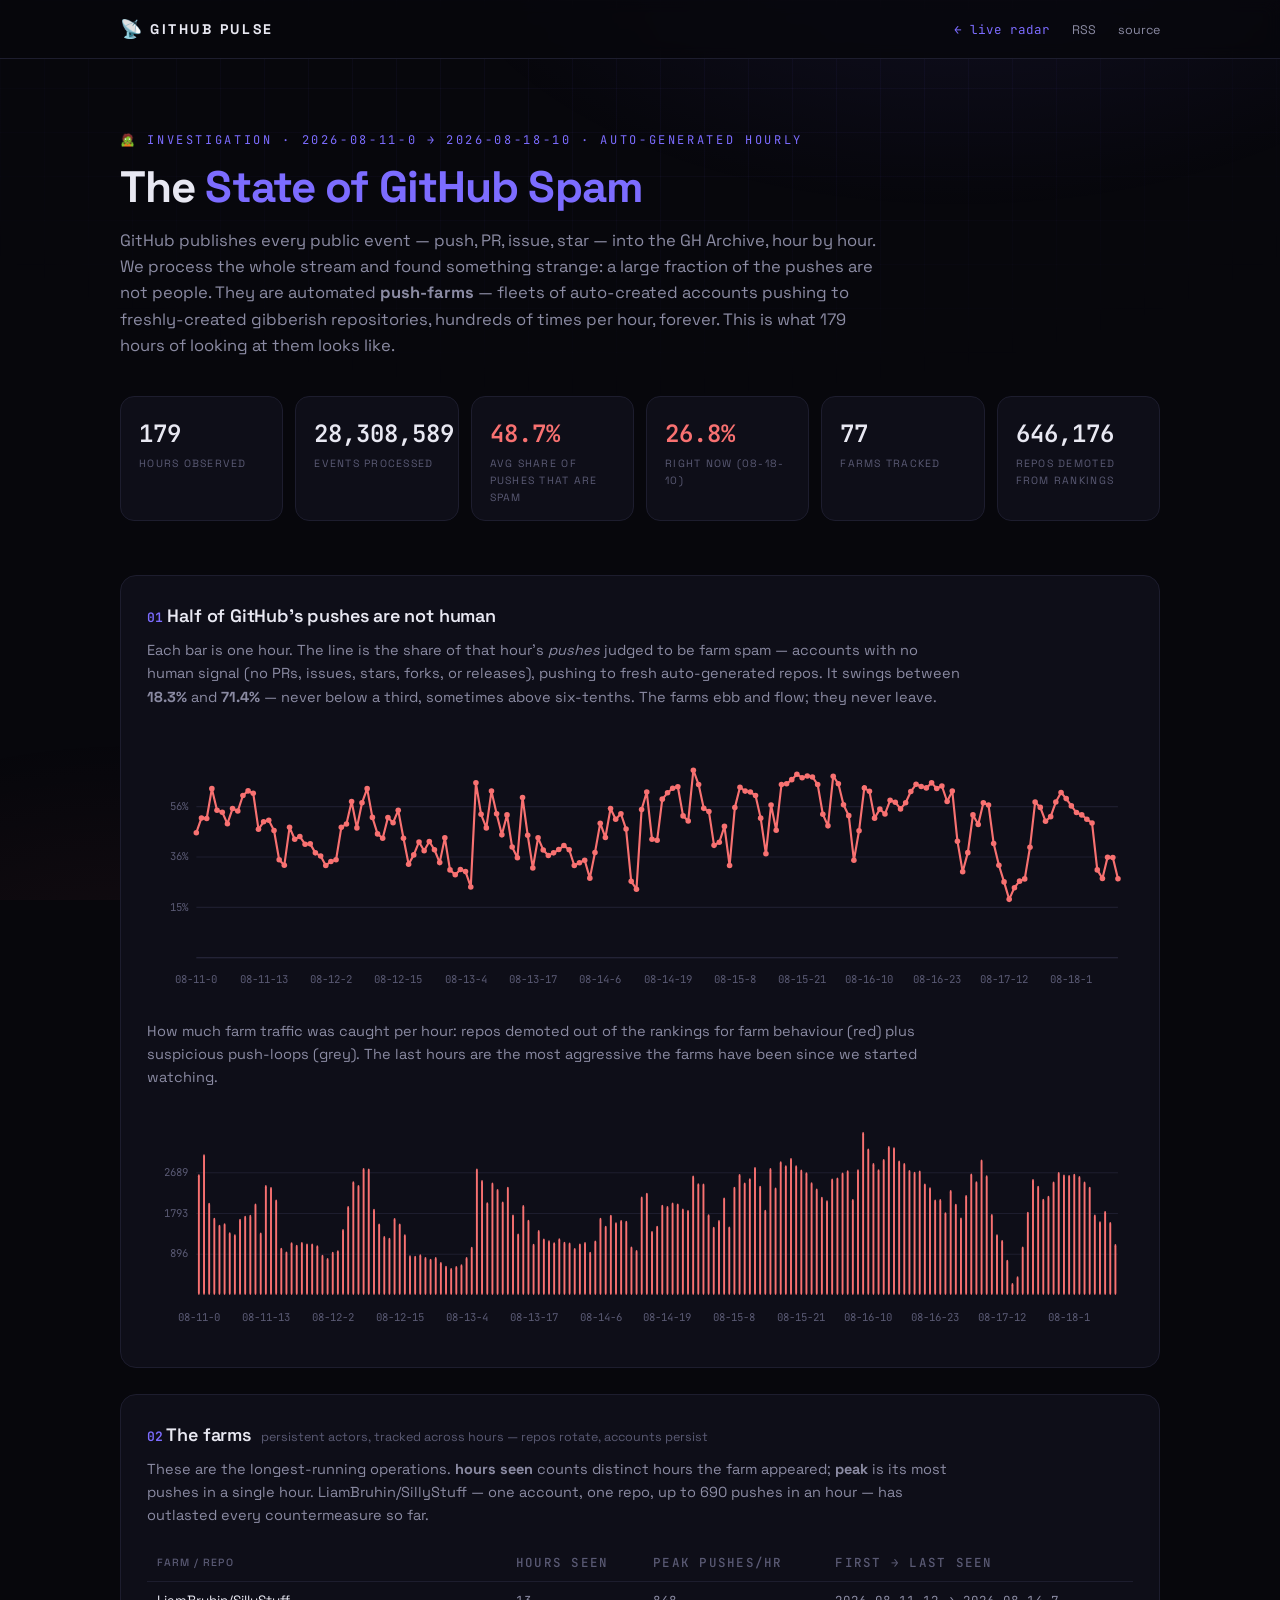
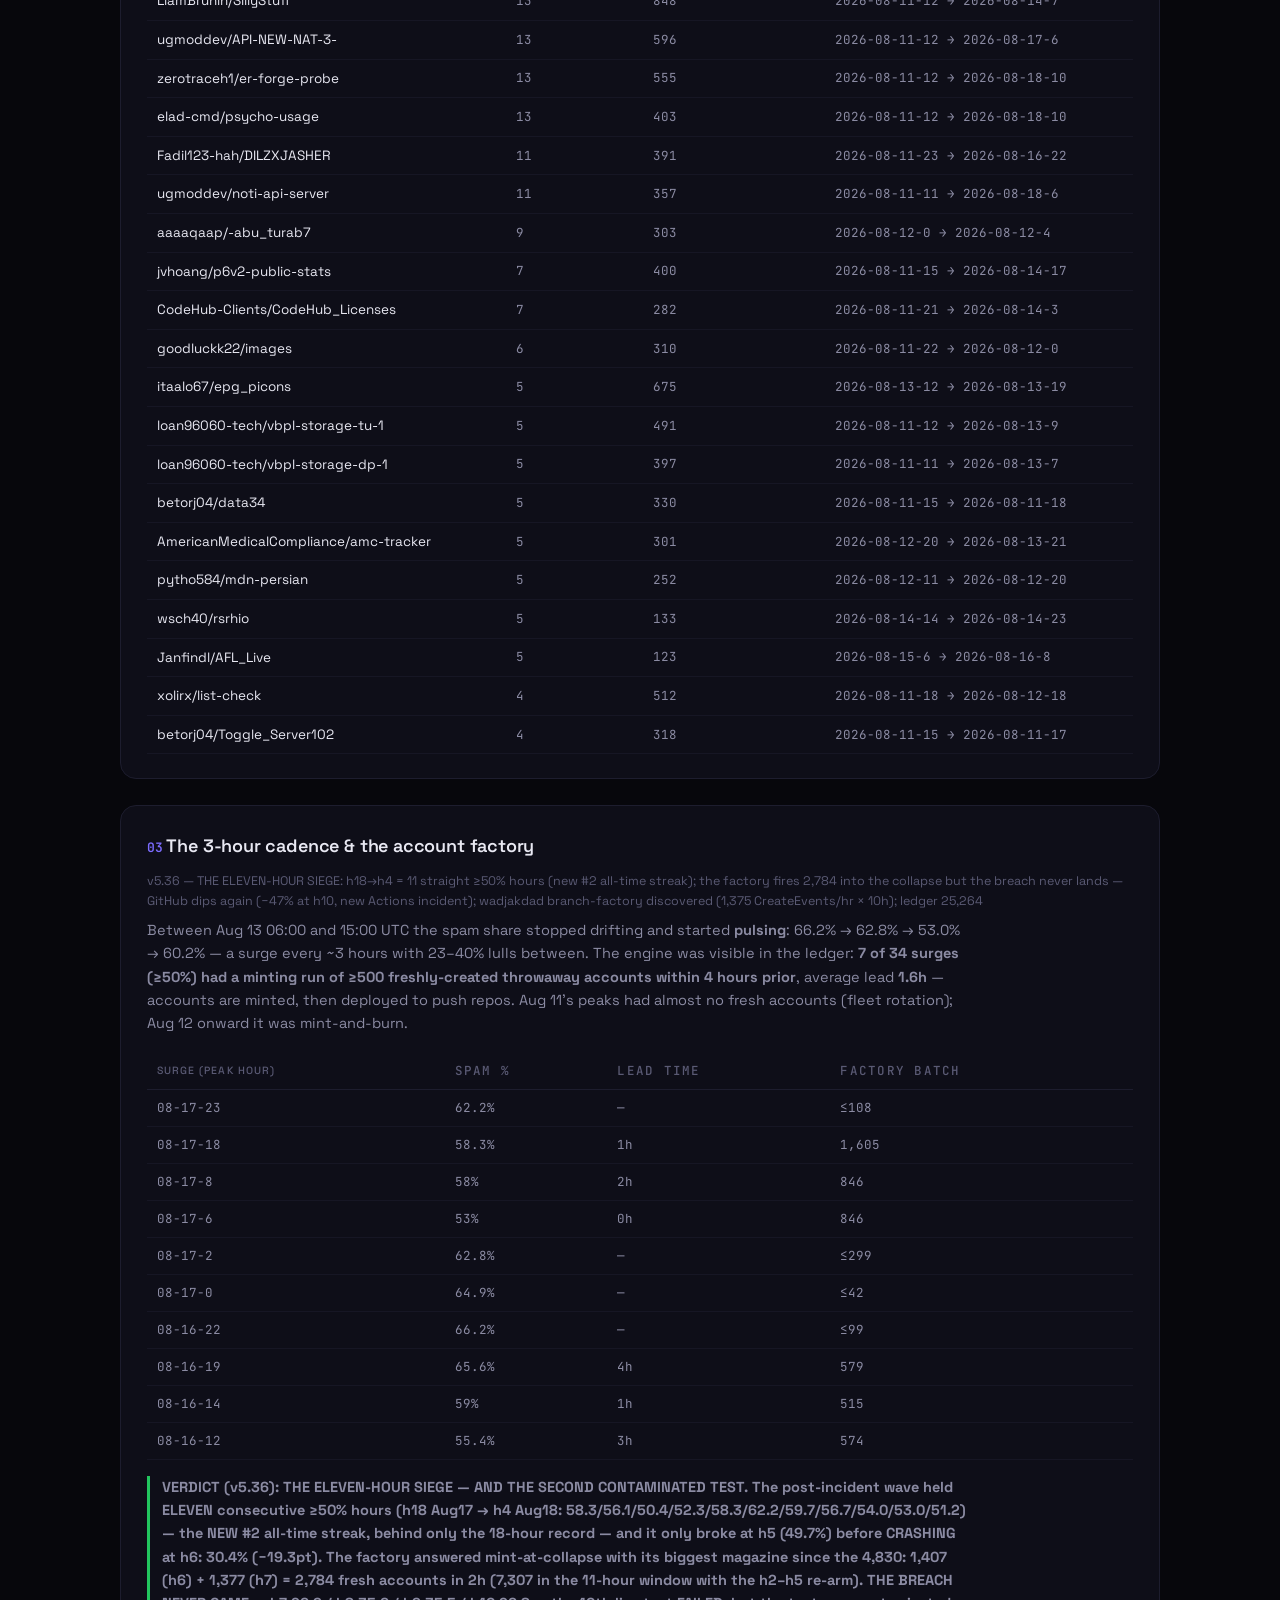
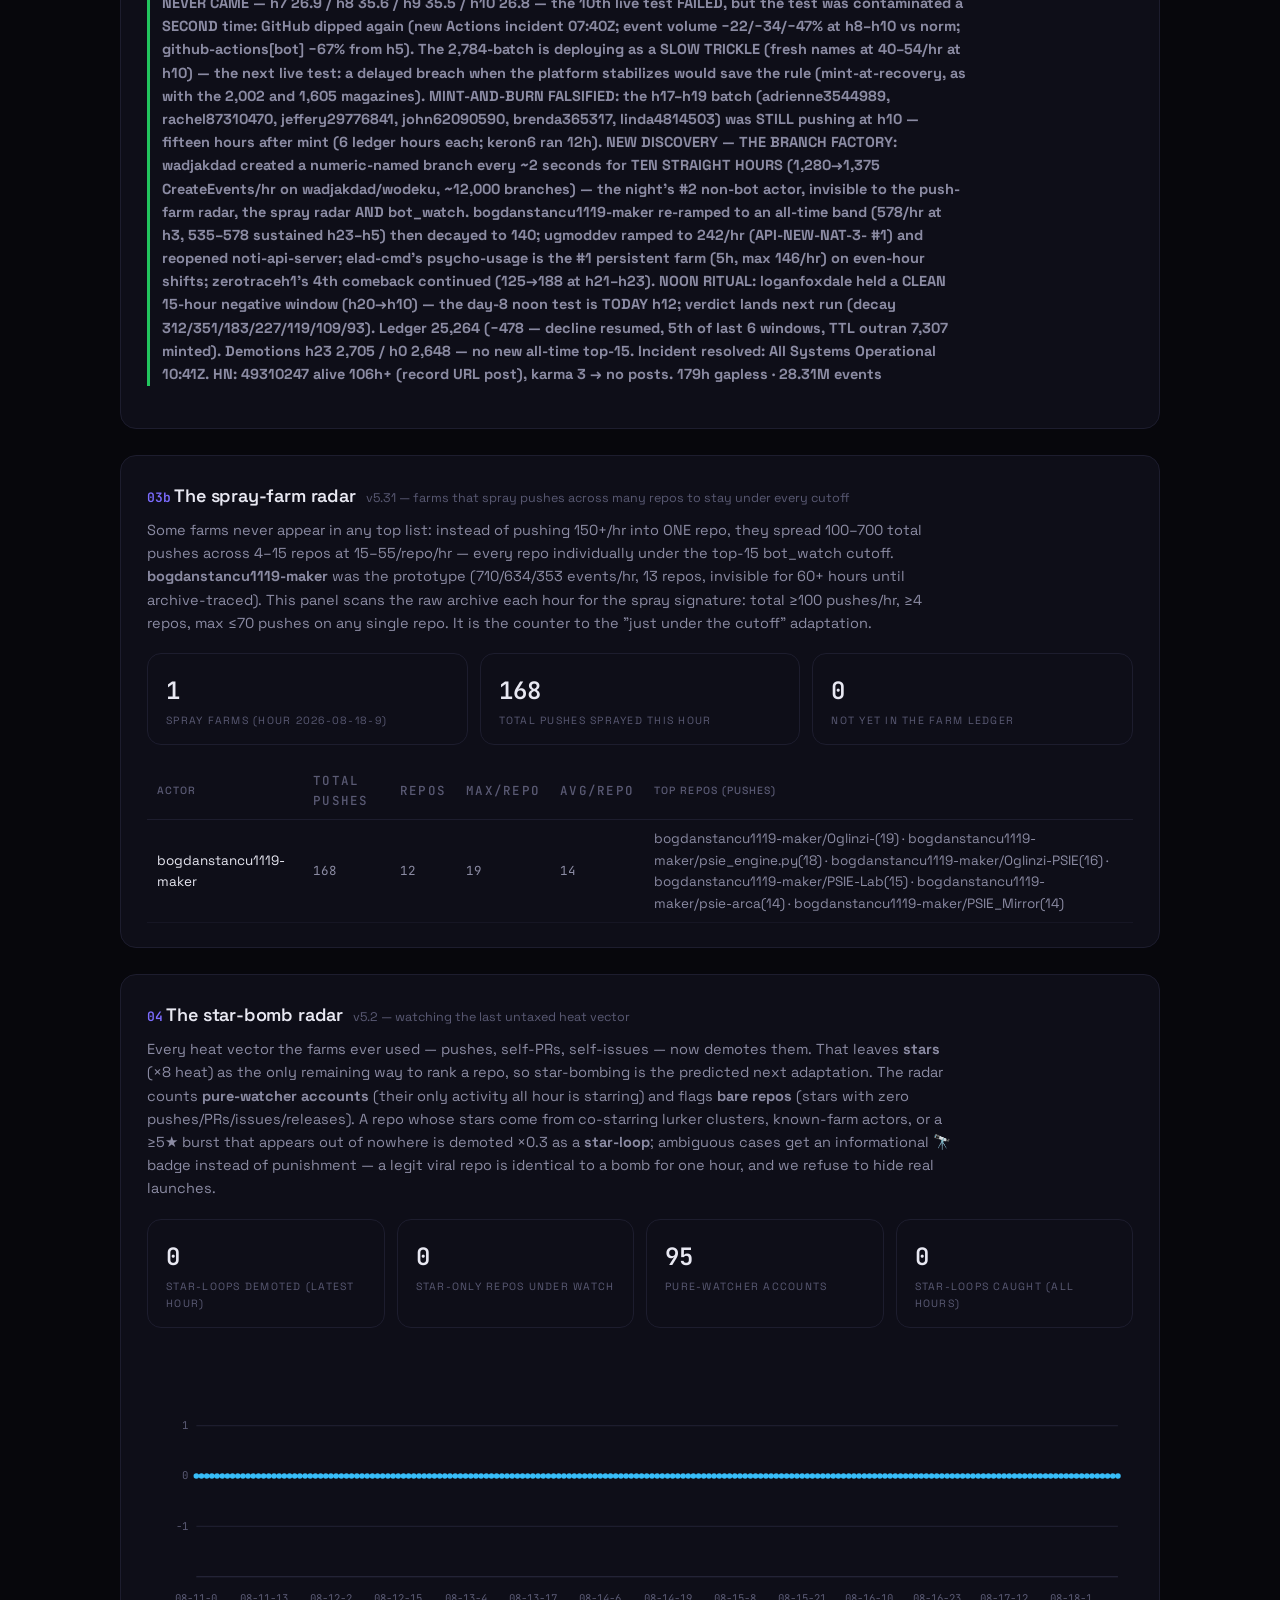
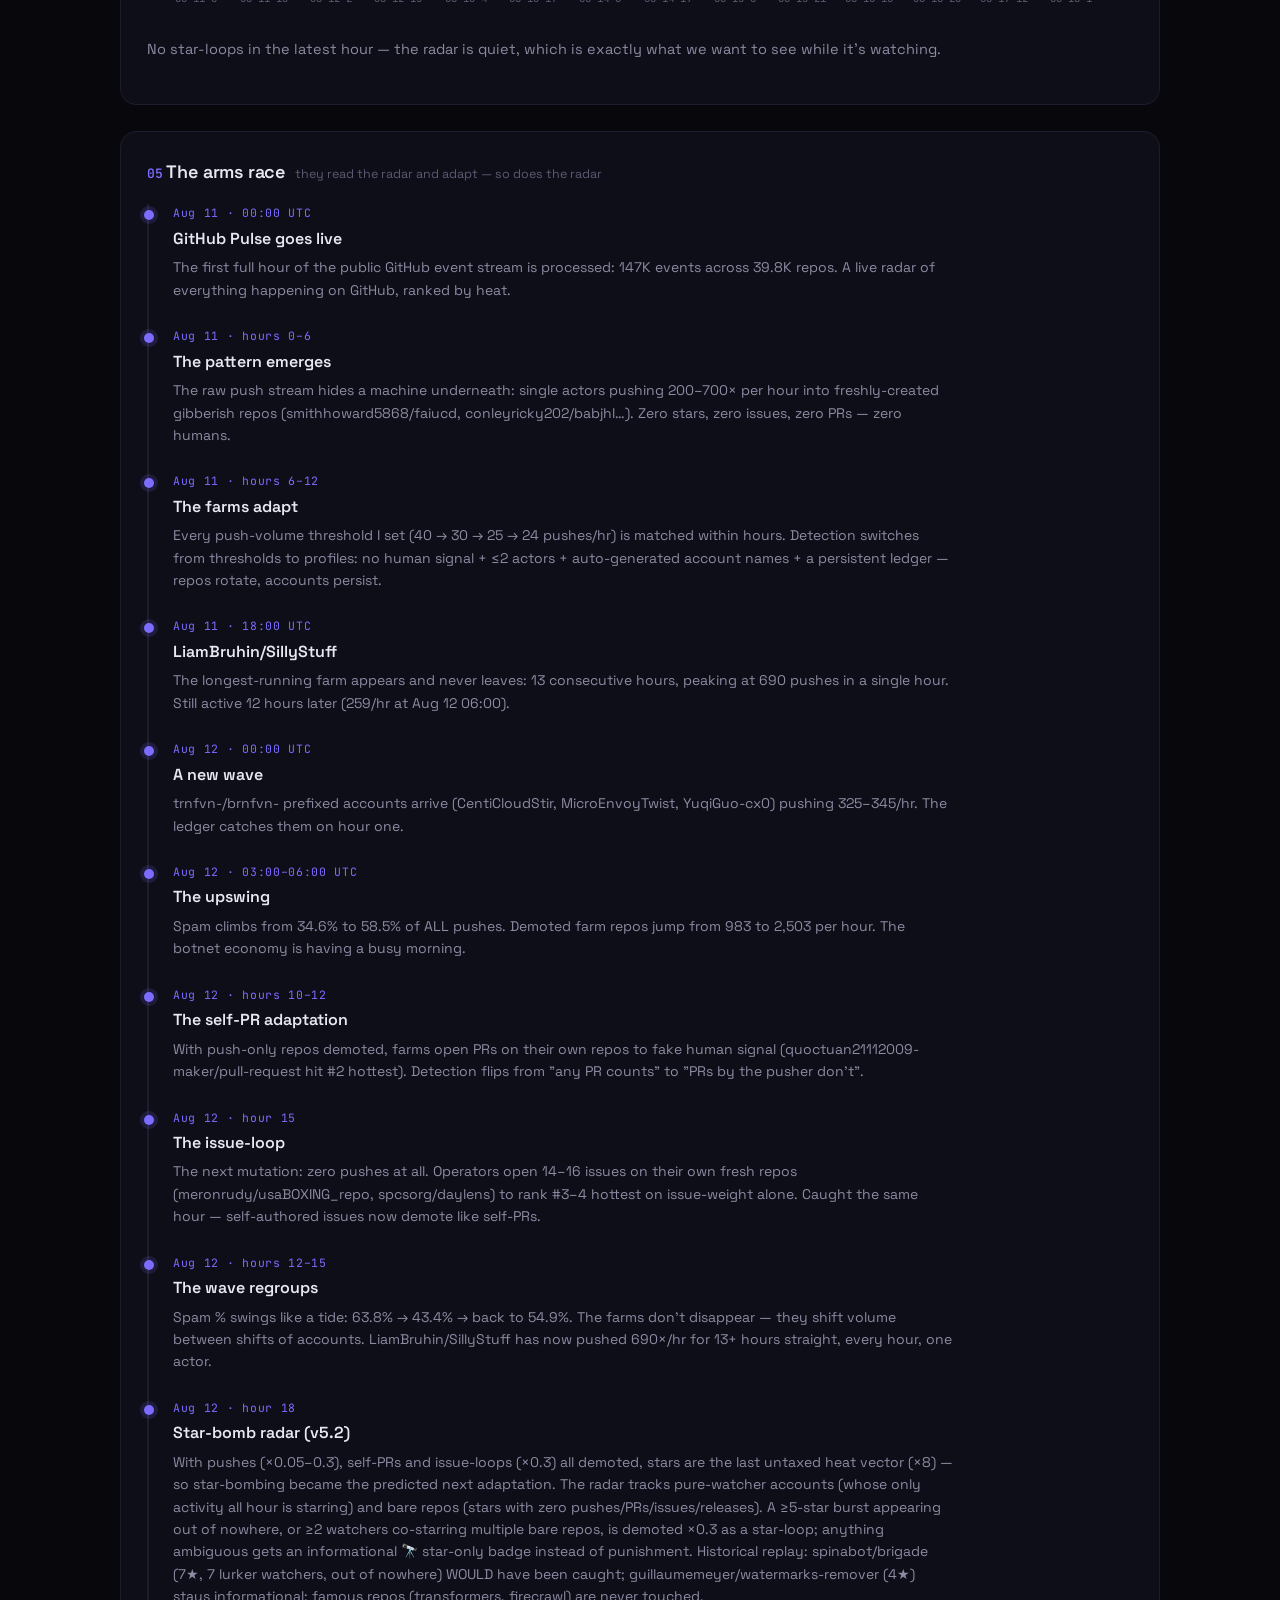
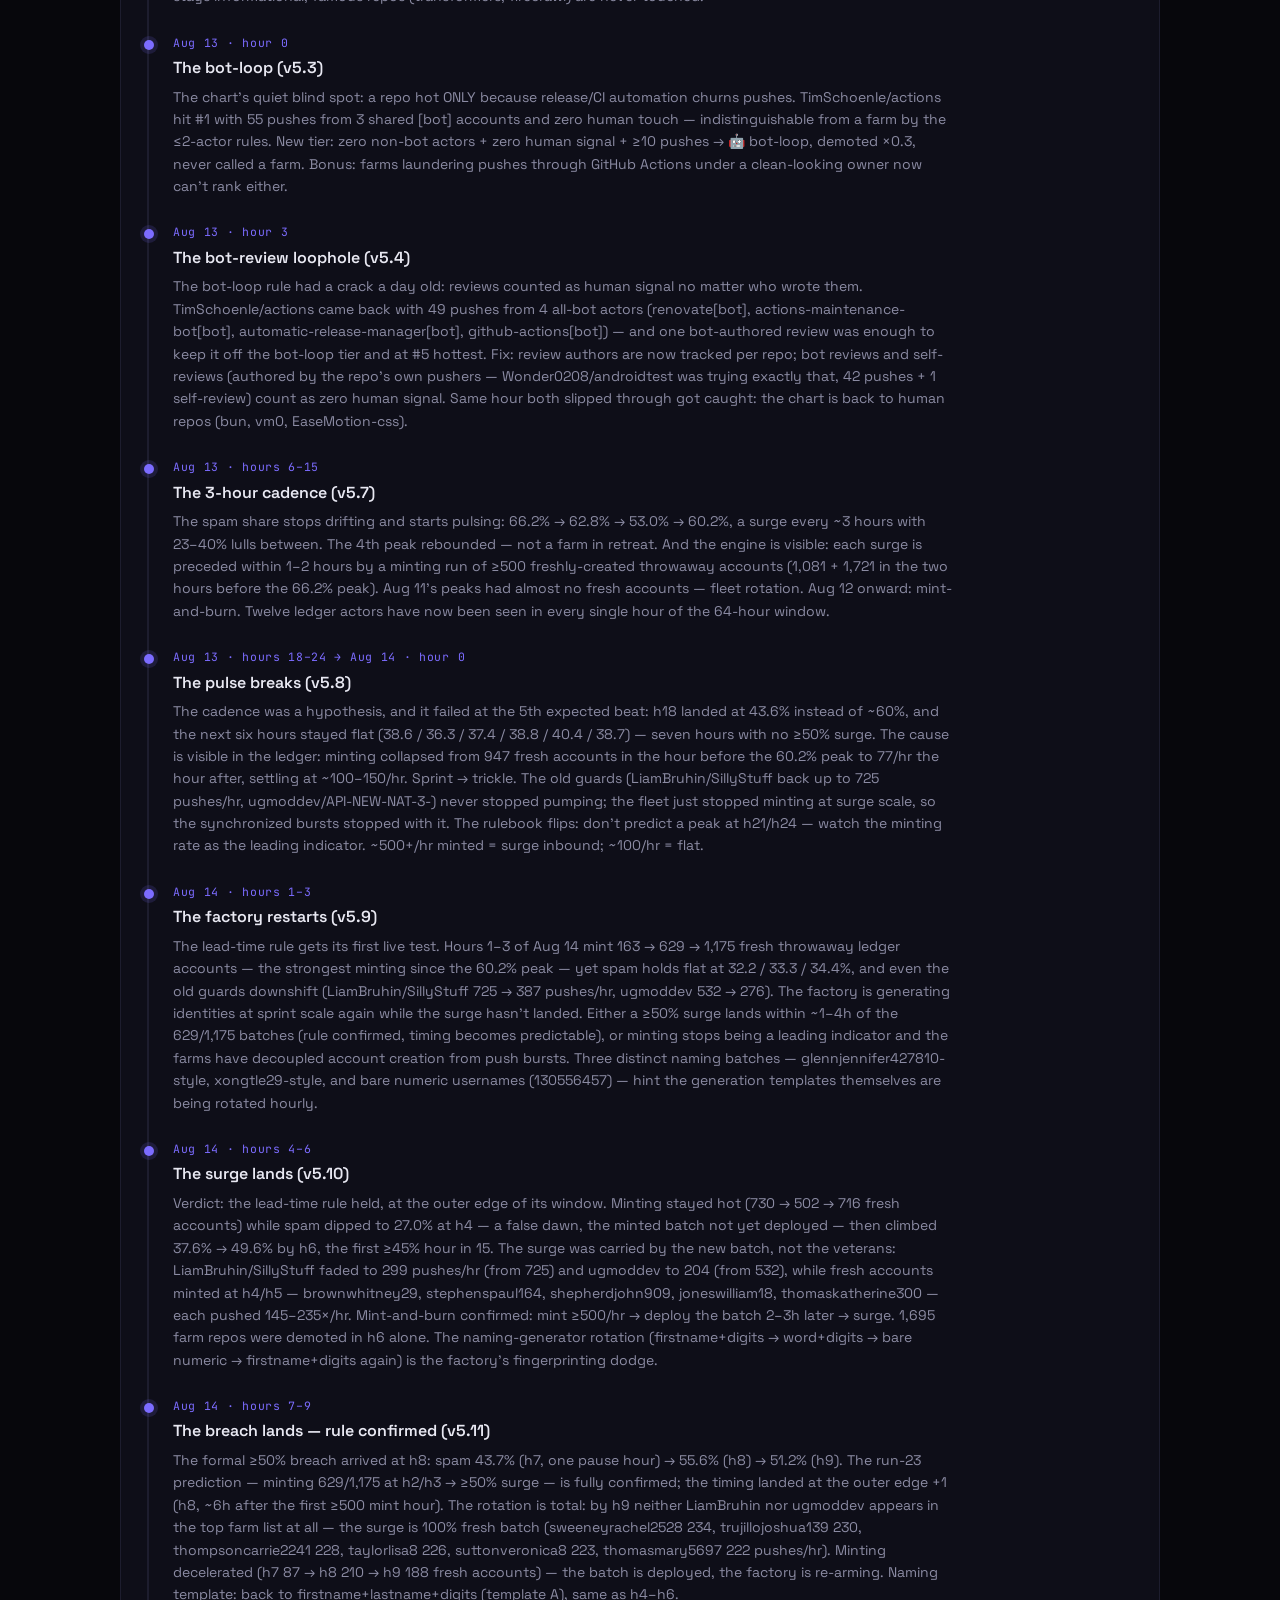
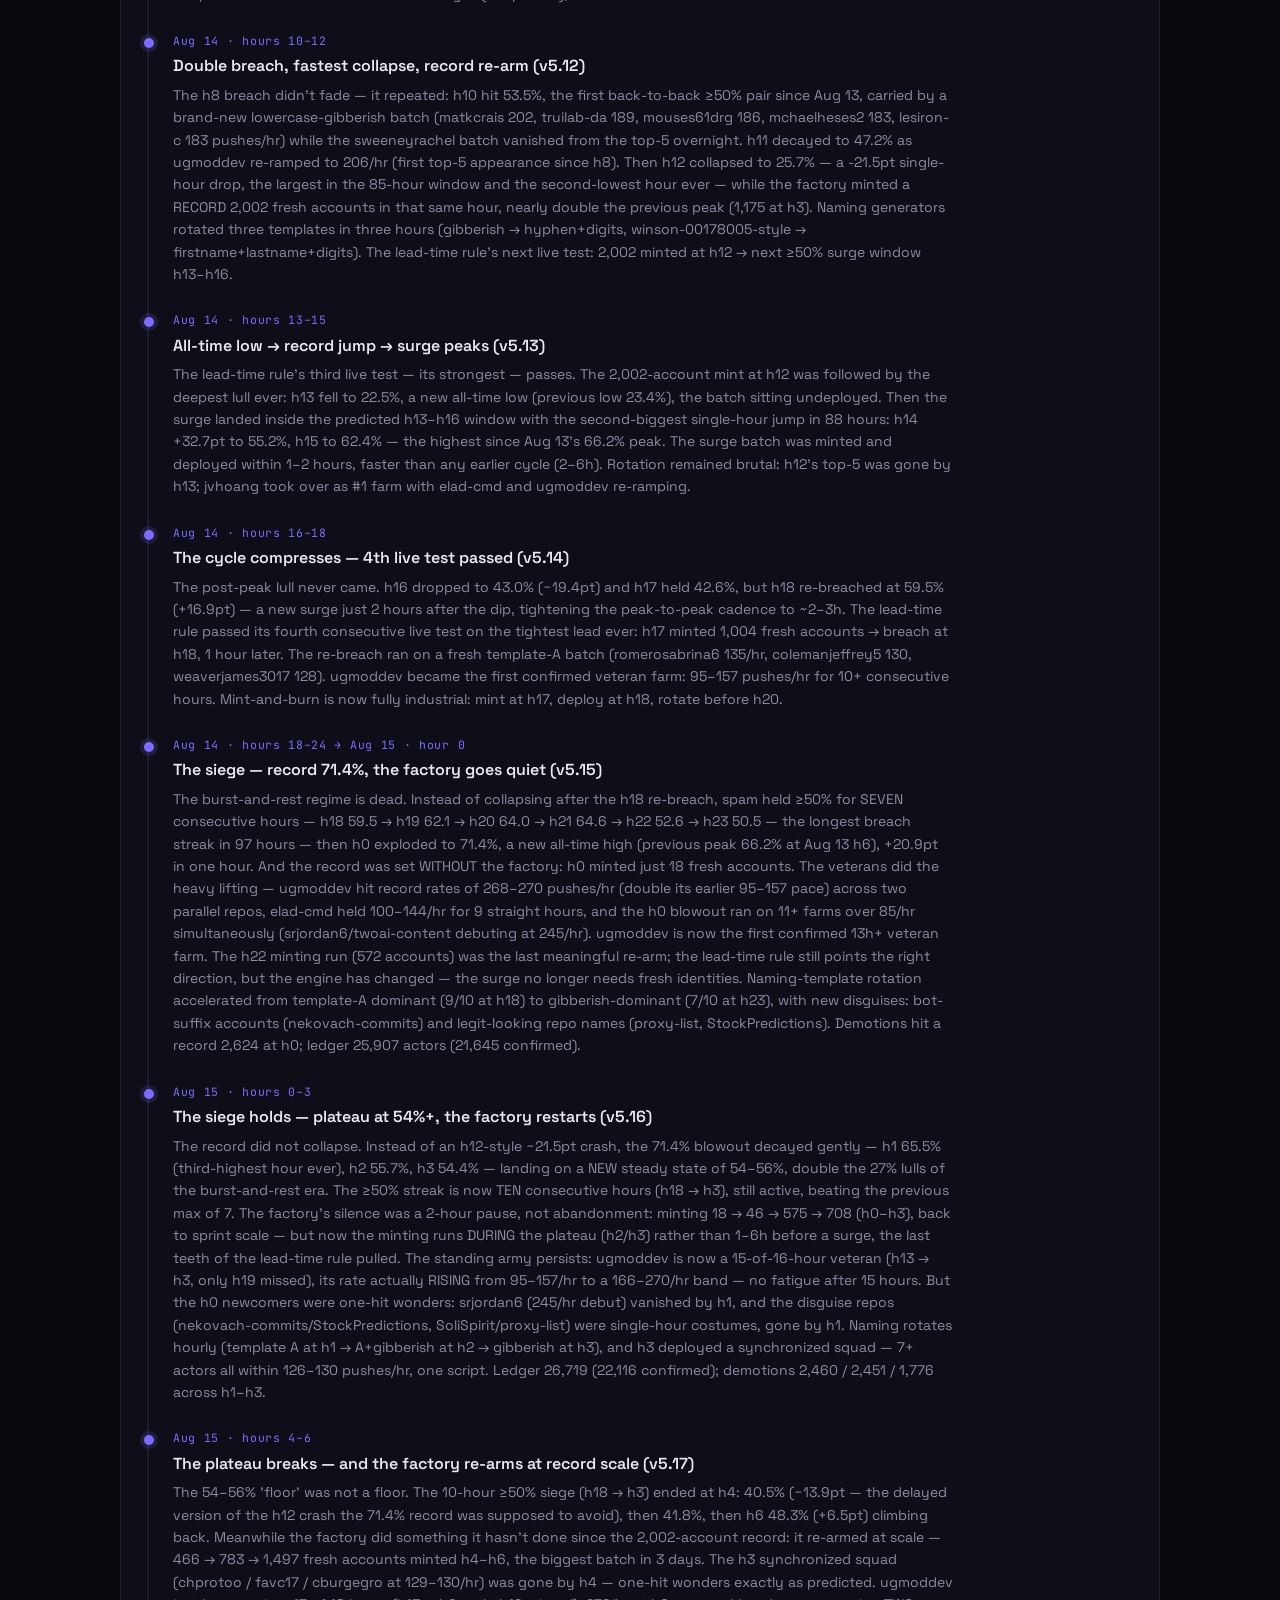
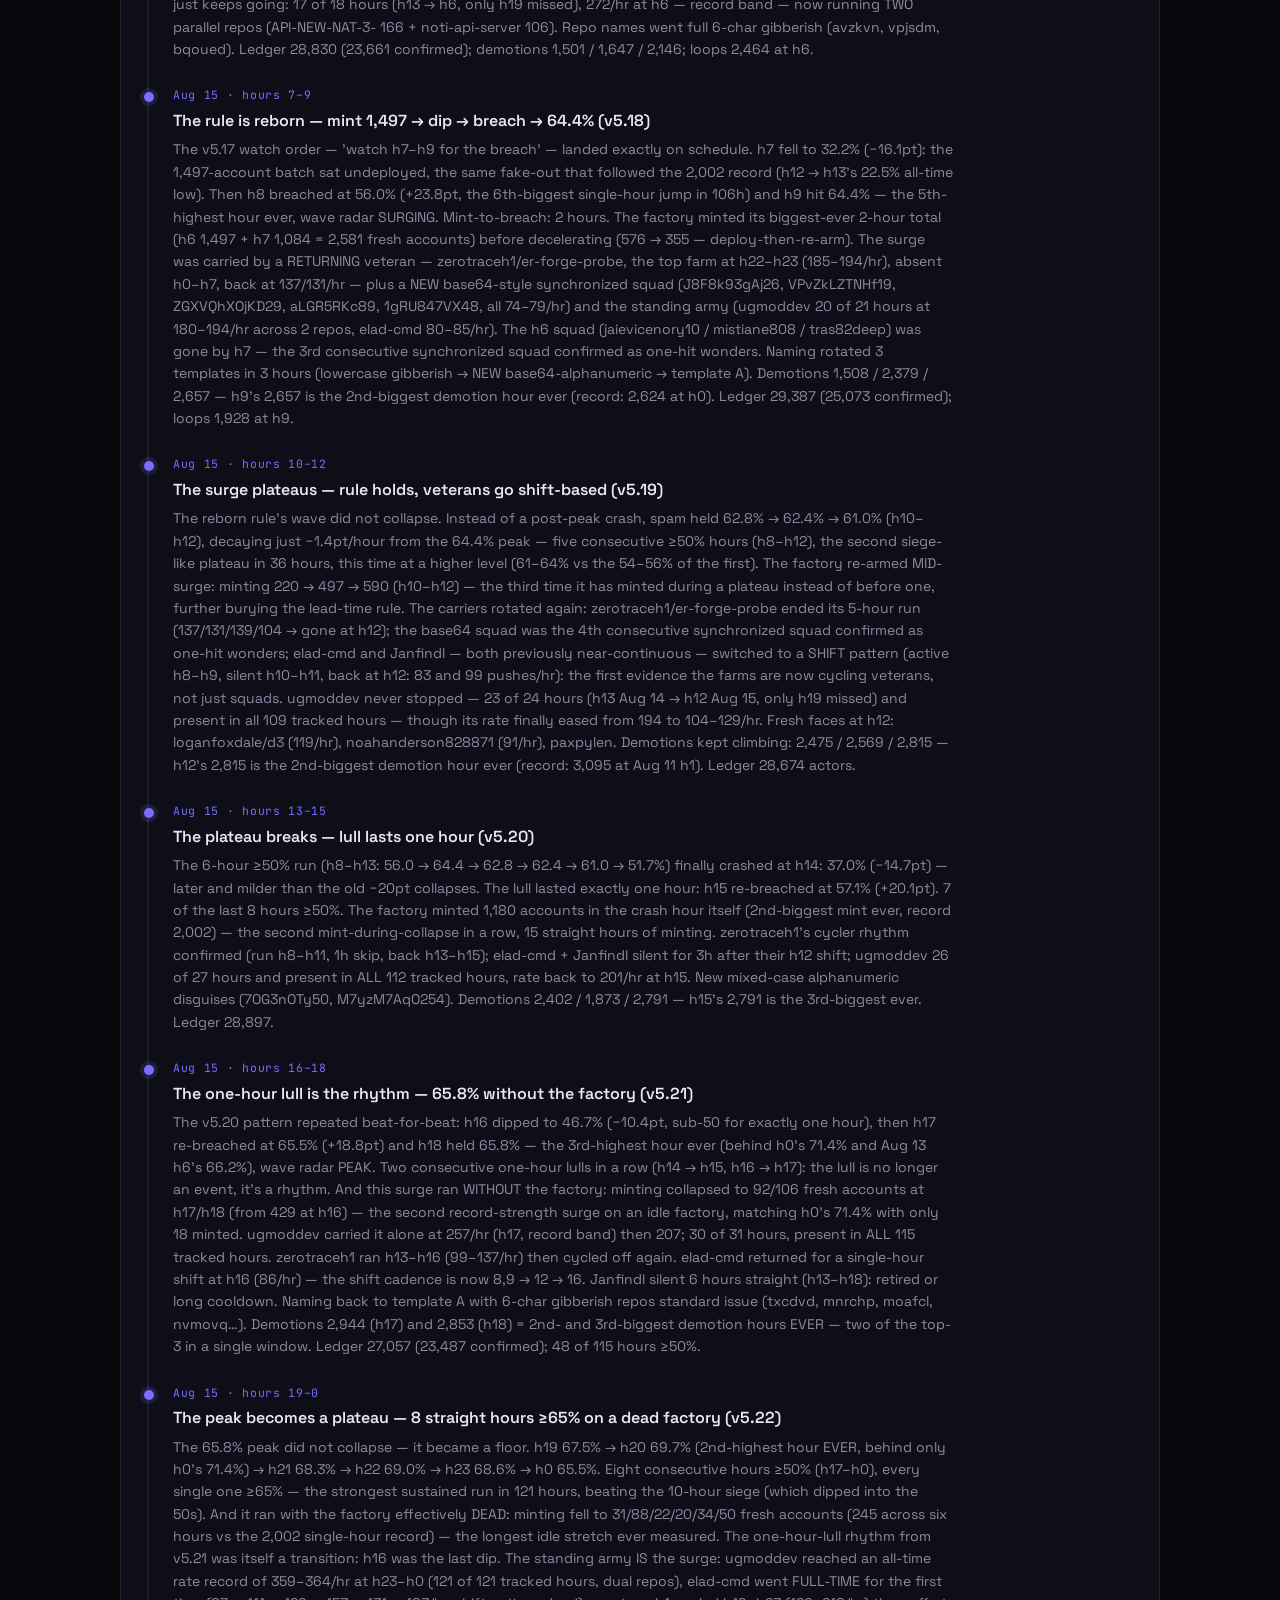
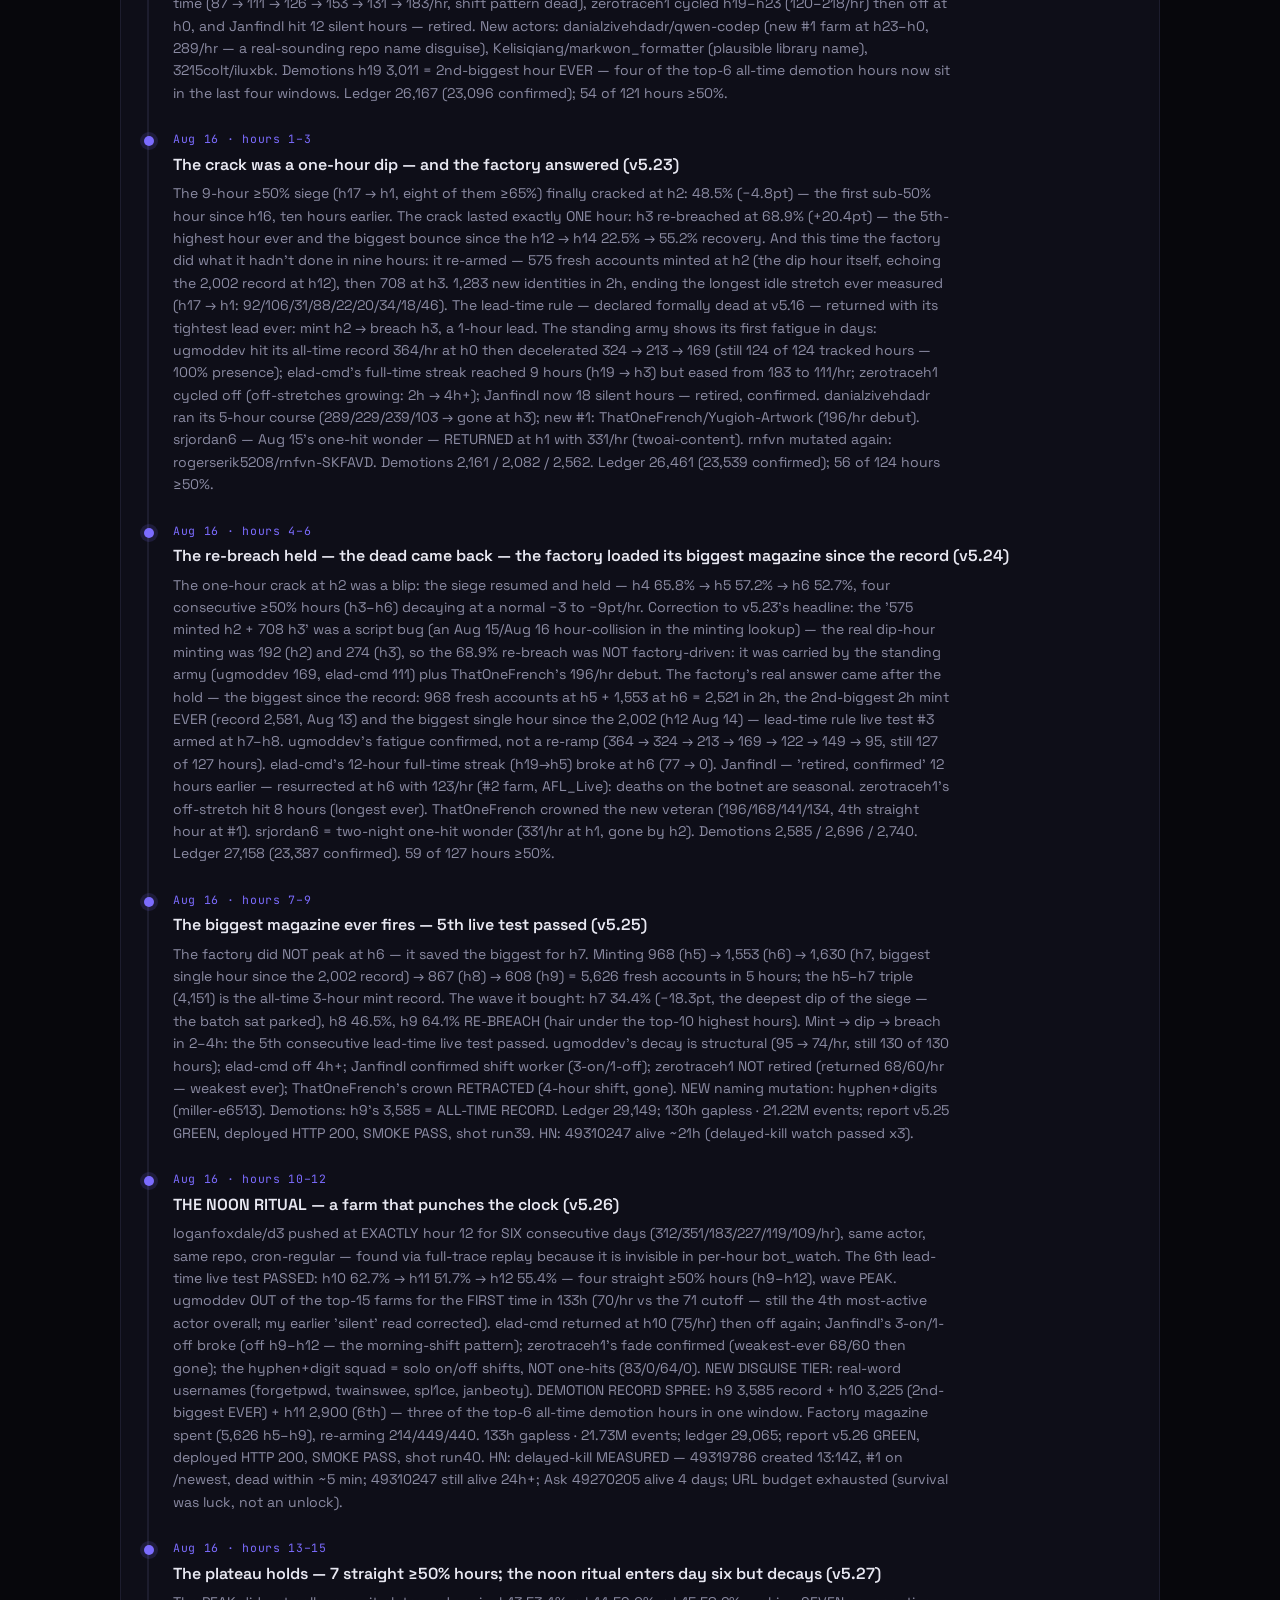
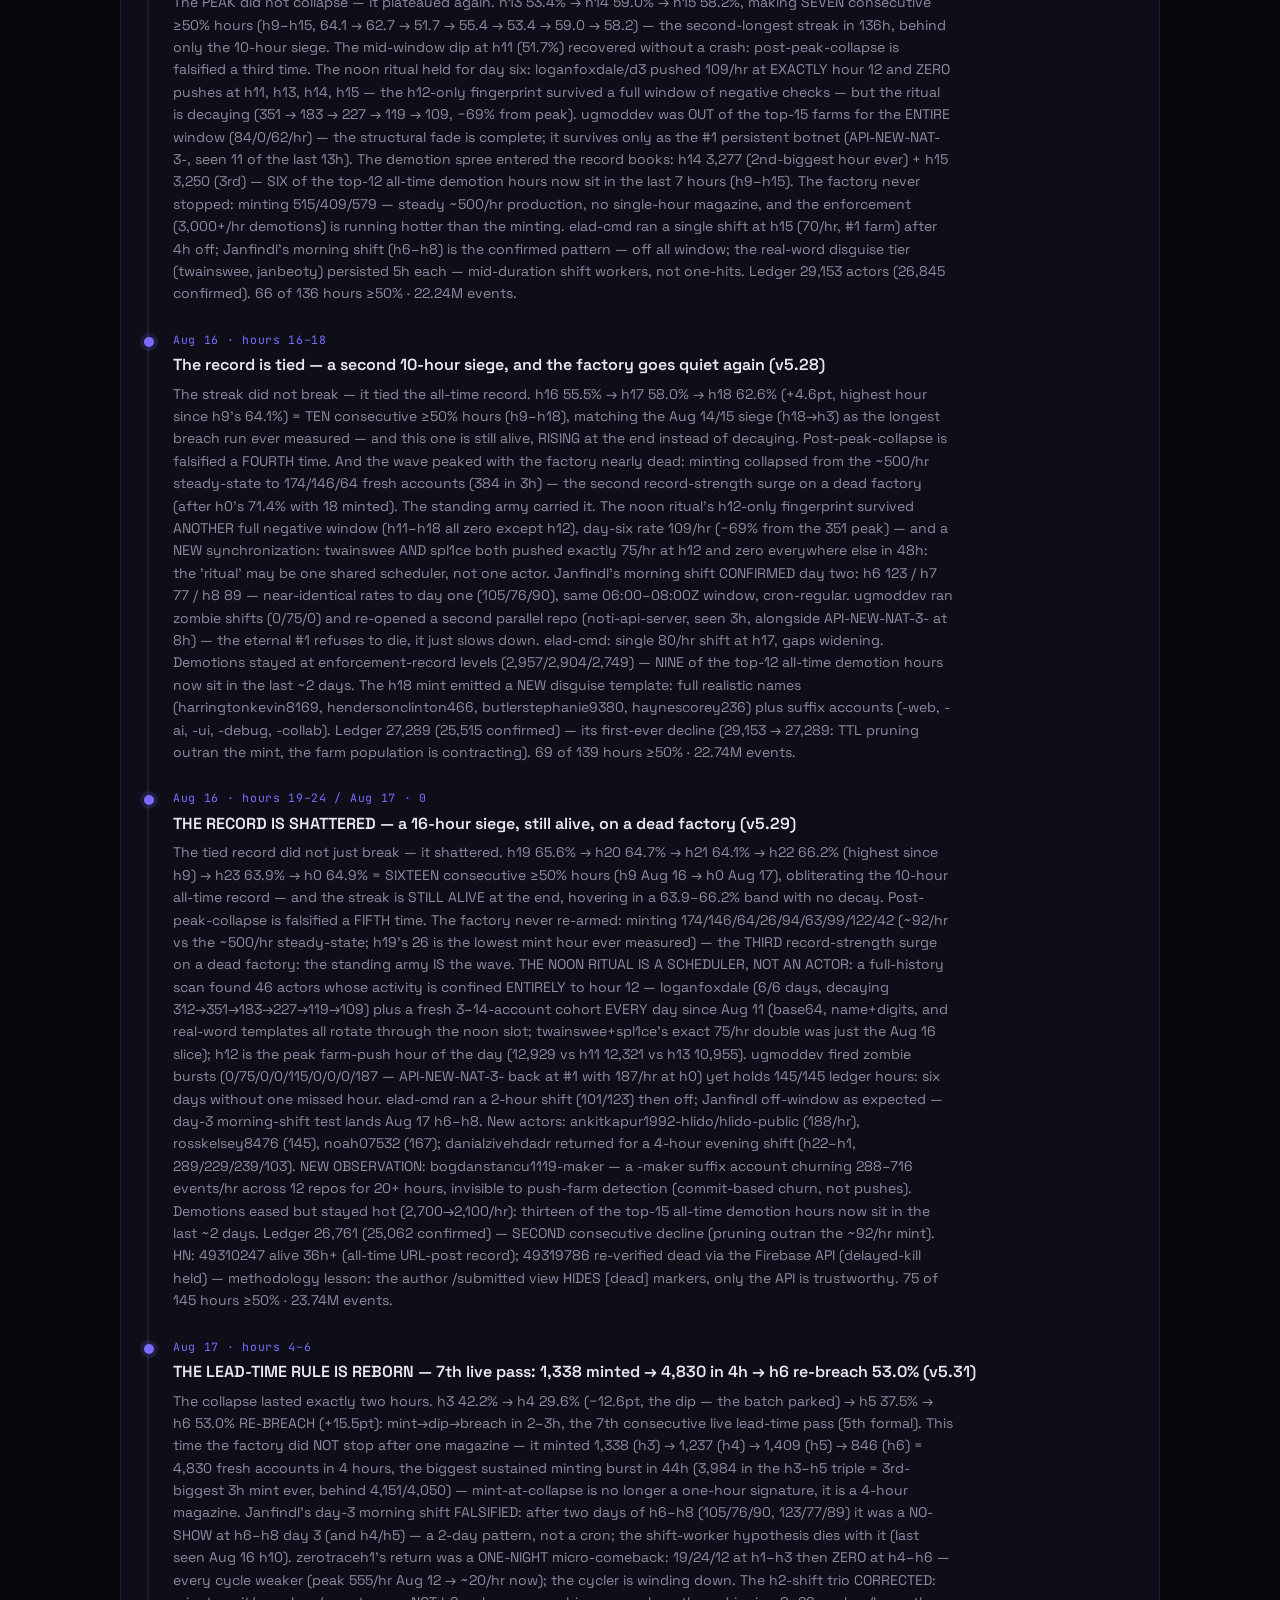
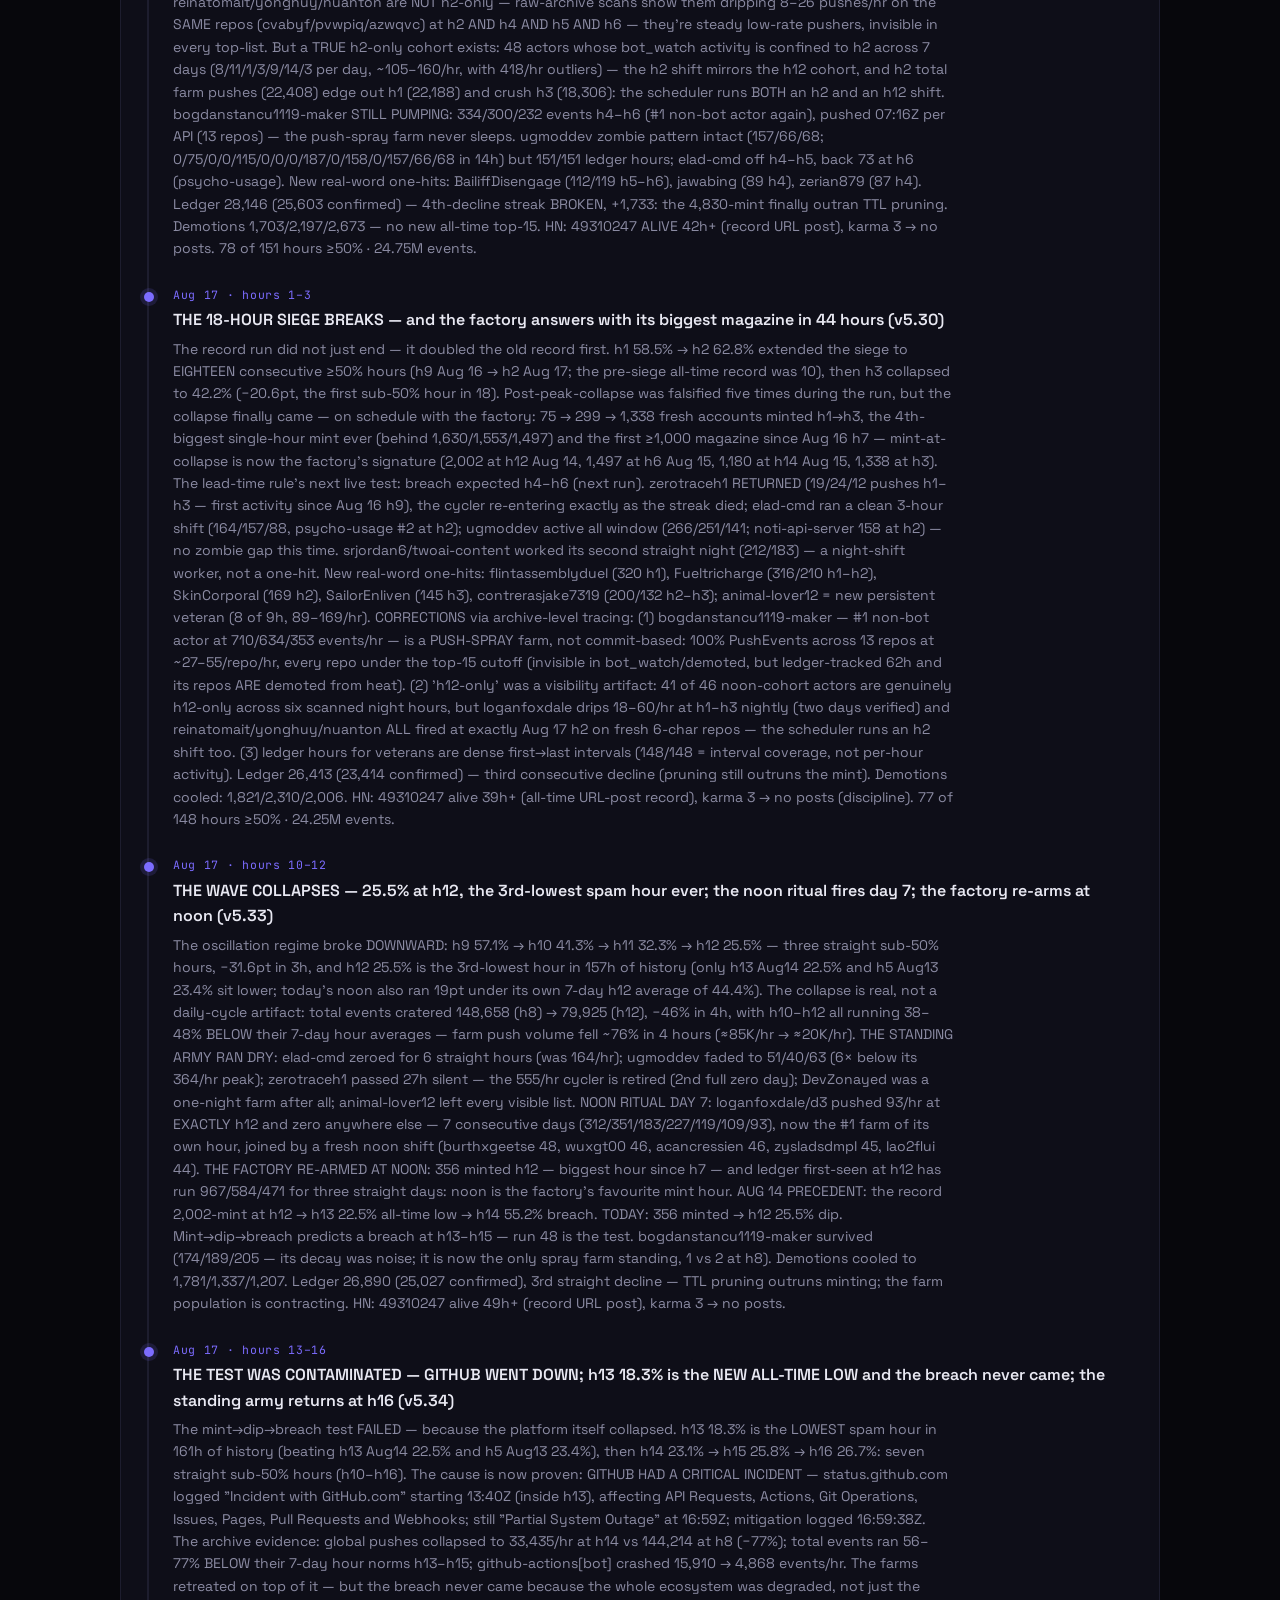
==== commit b7de68dc: "run50: v5.36 — ELEVEN-HOUR SIEGE (h18→h4, #2 all-time streak); 2,784-magazine h6+h7, breach never la" ====
--- a/site/report.html
+++ b/site/report.html
@@ -3,11 +3,11 @@
 <head>
 <meta charset="UTF-8">
 <meta name="viewport" content="width=device-width, initial-scale=1.0">
-<title>State of GitHub Spam — a 164-hour investigation by GitHub Pulse</title>
+<title>State of GitHub Spam — a 179-hour investigation by GitHub Pulse</title>
 <meta name="description" content="How much of GitHub's public push traffic is automated spam? A live, hour-by-hour investigation: push-farms, botnets, adaptation, and the arms race to detect them.">
 <meta property="og:type" content="article">
 <meta property="og:title" content="State of GitHub Spam — the botnet economy inside the public event stream">
-<meta property="og:description" content="164 hours of the full GH Archive, audited: ~49% of all pushes are spam from automated farms. See the charts, the farms, and the arms race.">
+<meta property="og:description" content="179 hours of the full GH Archive, audited: ~49% of all pushes are spam from automated farms. See the charts, the farms, and the arms race.">
 <meta property="og:url" content="https://github-pulse.surge.sh/report.html">
 <meta name="twitter:card" content="summary_large_image">
 <link rel="icon" href="data:image/svg+xml,<svg xmlns='http://www.w3.org/2000/svg' viewBox='0 0 100 100'><text y='.9em' font-size='90'>🧟</text></svg>">
@@ -95,16 +95,16 @@
 
 <main class="wrap">
   <section class="hero">
-    <div class="kicker">🧟 Investigation · 2026-08-11-0 → 2026-08-17-19 · auto-generated hourly</div>
+    <div class="kicker">🧟 Investigation · 2026-08-11-0 → 2026-08-18-10 · auto-generated hourly</div>
     <h1>The <span class="accent">State of GitHub Spam</span></h1>
-    <p class="sub">GitHub publishes every public event — push, PR, issue, star — into the GH Archive, hour by hour. We process the whole stream and found something strange: a large fraction of the pushes are not people. They are automated <b>push-farms</b> — fleets of auto-created accounts pushing to freshly-created gibberish repositories, hundreds of times per hour, forever. This is what 164 hours of looking at them looks like.</p>
+    <p class="sub">GitHub publishes every public event — push, PR, issue, star — into the GH Archive, hour by hour. We process the whole stream and found something strange: a large fraction of the pushes are not people. They are automated <b>push-farms</b> — fleets of auto-created accounts pushing to freshly-created gibberish repositories, hundreds of times per hour, forever. This is what 179 hours of looking at them looks like.</p>
     <div class="stats">
-      <div class="stat"><div class="stat-num">164</div><div class="stat-label">hours observed</div></div>
-      <div class="stat"><div class="stat-num">26,120,619</div><div class="stat-label">events processed</div></div>
-      <div class="stat"><div class="stat-num warn">48.9%</div><div class="stat-label">avg share of pushes that are spam</div></div>
-      <div class="stat"><div class="stat-num warn">56.1%</div><div class="stat-label">right now (08-17-19)</div></div>
-      <div class="stat"><div class="stat-num">75</div><div class="stat-label">farms tracked</div></div>
-      <div class="stat"><div class="stat-num">576,639</div><div class="stat-label">repos demoted from rankings</div></div>
+      <div class="stat"><div class="stat-num">179</div><div class="stat-label">hours observed</div></div>
+      <div class="stat"><div class="stat-num">28,308,589</div><div class="stat-label">events processed</div></div>
+      <div class="stat"><div class="stat-num warn">48.7%</div><div class="stat-label">avg share of pushes that are spam</div></div>
+      <div class="stat"><div class="stat-num warn">26.8%</div><div class="stat-label">right now (08-18-10)</div></div>
+      <div class="stat"><div class="stat-num">77</div><div class="stat-label">farms tracked</div></div>
+      <div class="stat"><div class="stat-num">646,176</div><div class="stat-label">repos demoted from rankings</div></div>
     </div>
   </section>
 
@@ -113,10 +113,10 @@
     <div class="lede">Each bar is one hour. The line is the share of that hour's <i>pushes</i> judged to be farm spam — accounts with no human signal (no PRs, issues, stars, forks, or releases), pushing to fresh auto-generated repos. It swings between <b>18.3%</b> and <b>71.4%</b> — never below a third, sometimes above six-tenths. The farms ebb and flow; they never leave.</div>
     <svg viewBox="0 0 920 240" class="chart" role="img" aria-label="spam share of all pushes per hour">
 <line x1="46" y1="65.0" x2="906" y2="65.0" stroke="#1d1d2e" stroke-width="1"/><text x="38" y="68.0" text-anchor="end" class="ax">56%</text><line x1="46" y1="112.0" x2="906" y2="112.0" stroke="#1d1d2e" stroke-width="1"/><text x="38" y="115.0" text-anchor="end" class="ax">36%</text><line x1="46" y1="159.0" x2="906" y2="159.0" stroke="#1d1d2e" stroke-width="1"/><text x="38" y="162.0" text-anchor="end" class="ax">15%</text><line x1="46" y1="206" x2="906" y2="206" stroke="#2a2a40" stroke-width="1"/>
-<polyline points="46.0,89.3 51.3,75.5 56.6,76.1 61.8,48.2 67.1,68.4 72.4,70.2 77.7,80.9 82.9,66.8 88.2,69.1 93.5,54.6 98.8,50.3 104.0,52.5 109.3,86.1 114.6,79.1 119.9,77.7 125.1,87.3 130.4,114.5 135.7,119.7 141.0,84.3 146.2,95.4 151.5,92.9 156.8,100.0 162.1,99.7 167.3,108.1 172.6,111.1 177.9,119.9 183.2,116.1 188.5,114.5 193.7,84.3 199.0,81.1 204.3,60.2 209.6,84.8 214.8,61.4 220.1,48.2 225.4,75.0 230.7,90.4 235.9,94.5 241.2,75.2 246.5,80.0 251.8,68.4 257.0,94.5 262.3,118.8 267.6,110.0 272.9,97.9 278.1,106.1 283.4,97.5 288.7,105.2 294.0,117.2 299.3,94.1 304.5,124.0 309.8,128.6 315.1,123.6 320.4,125.6 325.6,139.9 330.9,42.8 336.2,72.1 341.5,84.8 346.7,50.5 352.0,71.6 357.3,91.3 362.6,72.7 367.8,102.7 373.1,112.7 378.4,56.4 383.7,91.6 388.9,122.2 394.2,94.1 399.5,105.4 404.8,110.6 410.0,108.1 415.3,105.0 420.6,101.3 425.9,105.2 431.2,119.9 436.4,117.4 441.7,115.0 447.0,131.7 452.3,107.7 457.5,80.4 462.8,93.8 468.1,66.8 473.4,76.8 478.6,71.6 483.9,85.9 489.2,134.7 494.5,142.0 499.7,67.7 505.0,51.4 510.3,95.4 515.6,96.3 520.8,58.0 526.1,52.1 531.4,47.8 536.7,46.4 542.0,73.6 547.2,78.4 552.5,31.0 557.8,44.4 563.1,66.6 568.3,69.6 573.6,101.1 578.9,98.2 584.2,83.4 589.4,119.9 594.7,65.9 600.0,46.9 605.3,50.5 610.5,51.4 615.8,54.6 621.1,75.7 626.4,109.0 631.6,63.4 636.9,87.0 642.2,44.4 647.5,43.7 652.7,39.8 658.0,34.8 663.3,38.0 668.6,36.4 673.9,37.3 679.1,44.4 684.4,72.1 689.7,82.9 695.0,36.6 700.2,43.7 705.5,63.2 710.8,73.4 716.1,115.0 721.3,87.5 726.6,47.5 731.9,50.7 737.2,75.7 742.4,67.3 747.7,71.8 753.0,59.1 758.3,60.9 763.5,67.1 768.8,61.4 774.1,50.9 779.4,44.1 784.7,46.2 789.9,47.5 795.2,42.8 800.5,48.0 805.8,45.7 811.0,60.2 816.3,50.5 821.6,97.2 826.9,125.8 832.1,107.9 837.4,72.7 842.7,81.6 848.0,61.4 853.2,63.4 858.5,99.3 863.8,119.7 869.1,135.2 874.3,151.5 879.6,140.6 884.9,134.5 890.2,132.4 895.4,102.9 900.7,60.7 906.0,65.7" fill="none" stroke="#f87171" stroke-width="2" stroke-linejoin="round" stroke-linecap="round"/><circle cx="46.0" cy="89.3" r="2.6" fill="#f87171"/><circle cx="51.3" cy="75.5" r="2.6" fill="#f87171"/><circle cx="56.6" cy="76.1" r="2.6" fill="#f87171"/><circle cx="61.8" cy="48.2" r="2.6" fill="#f87171"/><circle cx="67.1" cy="68.4" r="2.6" fill="#f87171"/><circle cx="72.4" cy="70.2" r="2.6" fill="#f87171"/><circle cx="77.7" cy="80.9" r="2.6" fill="#f87171"/><circle cx="82.9" cy="66.8" r="2.6" fill="#f87171"/><circle cx="88.2" cy="69.1" r="2.6" fill="#f87171"/><circle cx="93.5" cy="54.6" r="2.6" fill="#f87171"/><circle cx="98.8" cy="50.3" r="2.6" fill="#f87171"/><circle cx="104.0" cy="52.5" r="2.6" fill="#f87171"/><circle cx="109.3" cy="86.1" r="2.6" fill="#f87171"/><circle cx="114.6" cy="79.1" r="2.6" fill="#f87171"/><circle cx="119.9" cy="77.7" r="2.6" fill="#f87171"/><circle cx="125.1" cy="87.3" r="2.6" fill="#f87171"/><circle cx="130.4" cy="114.5" r="2.6" fill="#f87171"/><circle cx="135.7" cy="119.7" r="2.6" fill="#f87171"/><circle cx="141.0" cy="84.3" r="2.6" fill="#f87171"/><circle cx="146.2" cy="95.4" r="2.6" fill="#f87171"/><circle cx="151.5" cy="92.9" r="2.6" fill="#f87171"/><circle cx="156.8" cy="100.0" r="2.6" fill="#f87171"/><circle cx="162.1" cy="99.7" r="2.6" fill="#f87171"/><circle cx="167.3" cy="108.1" r="2.6" fill="#f87171"/><circle cx="172.6" cy="111.1" r="2.6" fill="#f87171"/><circle cx="177.9" cy="119.9" r="2.6" fill="#f87171"/><circle cx="183.2" cy="116.1" r="2.6" fill="#f87171"/><circle cx="188.5" cy="114.5" r="2.6" fill="#f87171"/><circle cx="193.7" cy="84.3" r="2.6" fill="#f87171"/><circle cx="199.0" cy="81.1" r="2.6" fill="#f87171"/><circle cx="204.3" cy="60.2" r="2.6" fill="#f87171"/><circle cx="209.6" cy="84.8" r="2.6" fill="#f87171"/><circle cx="214.8" cy="61.4" r="2.6" fill="#f87171"/><circle cx="220.1" cy="48.2" r="2.6" fill="#f87171"/><circle cx="225.4" cy="75.0" r="2.6" fill="#f87171"/><circle cx="230.7" cy="90.4" r="2.6" fill="#f87171"/><circle cx="235.9" cy="94.5" r="2.6" fill="#f87171"/><circle cx="241.2" cy="75.2" r="2.6" fill="#f87171"/><circle cx="246.5" cy="80.0" r="2.6" fill="#f87171"/><circle cx="251.8" cy="68.4" r="2.6" fill="#f87171"/><circle cx="257.0" cy="94.5" r="2.6" fill="#f87171"/><circle cx="262.3" cy="118.8" r="2.6" fill="#f87171"/><circle cx="267.6" cy="110.0" r="2.6" fill="#f87171"/><circle cx="272.9" cy="97.9" r="2.6" fill="#f87171"/><circle cx="278.1" cy="106.1" r="2.6" fill="#f87171"/><circle cx="283.4" cy="97.5" r="2.6" fill="#f87171"/><circle cx="288.7" cy="105.2" r="2.6" fill="#f87171"/><circle cx="294.0" cy="117.2" r="2.6" fill="#f87171"/><circle cx="299.3" cy="94.1" r="2.6" fill="#f87171"/><circle cx="304.5" cy="124.0" r="2.6" fill="#f87171"/><circle cx="309.8" cy="128.6" r="2.6" fill="#f87171"/><circle cx="315.1" cy="123.6" r="2.6" fill="#f87171"/><circle cx="320.4" cy="125.6" r="2.6" fill="#f87171"/><circle cx="325.6" cy="139.9" r="2.6" fill="#f87171"/><circle cx="330.9" cy="42.8" r="2.6" fill="#f87171"/><circle cx="336.2" cy="72.1" r="2.6" fill="#f87171"/><circle cx="341.5" cy="84.8" r="2.6" fill="#f87171"/><circle cx="346.7" cy="50.5" r="2.6" fill="#f87171"/><circle cx="352.0" cy="71.6" r="2.6" fill="#f87171"/><circle cx="357.3" cy="91.3" r="2.6" fill="#f87171"/><circle cx="362.6" cy="72.7" r="2.6" fill="#f87171"/><circle cx="367.8" cy="102.7" r="2.6" fill="#f87171"/><circle cx="373.1" cy="112.7" r="2.6" fill="#f87171"/><circle cx="378.4" cy="56.4" r="2.6" fill="#f87171"/><circle cx="383.7" cy="91.6" r="2.6" fill="#f87171"/><circle cx="388.9" cy="122.2" r="2.6" fill="#f87171"/><circle cx="394.2" cy="94.1" r="2.6" fill="#f87171"/><circle cx="399.5" cy="105.4" r="2.6" fill="#f87171"/><circle cx="404.8" cy="110.6" r="2.6" fill="#f87171"/><circle cx="410.0" cy="108.1" r="2.6" fill="#f87171"/><circle cx="415.3" cy="105.0" r="2.6" fill="#f87171"/><circle cx="420.6" cy="101.3" r="2.6" fill="#f87171"/><circle cx="425.9" cy="105.2" r="2.6" fill="#f87171"/><circle cx="431.2" cy="119.9" r="2.6" fill="#f87171"/><circle cx="436.4" cy="117.4" r="2.6" fill="#f87171"/><circle cx="441.7" cy="115.0" r="2.6" fill="#f87171"/><circle cx="447.0" cy="131.7" r="2.6" fill="#f87171"/><circle cx="452.3" cy="107.7" r="2.6" fill="#f87171"/><circle cx="457.5" cy="80.4" r="2.6" fill="#f87171"/><circle cx="462.8" cy="93.8" r="2.6" fill="#f87171"/><circle cx="468.1" cy="66.8" r="2.6" fill="#f87171"/><circle cx="473.4" cy="76.8" r="2.6" fill="#f87171"/><circle cx="478.6" cy="71.6" r="2.6" fill="#f87171"/><circle cx="483.9" cy="85.9" r="2.6" fill="#f87171"/><circle cx="489.2" cy="134.7" r="2.6" fill="#f87171"/><circle cx="494.5" cy="142.0" r="2.6" fill="#f87171"/><circle cx="499.7" cy="67.7" r="2.6" fill="#f87171"/><circle cx="505.0" cy="51.4" r="2.6" fill="#f87171"/><circle cx="510.3" cy="95.4" r="2.6" fill="#f87171"/><circle cx="515.6" cy="96.3" r="2.6" fill="#f87171"/><circle cx="520.8" cy="58.0" r="2.6" fill="#f87171"/><circle cx="526.1" cy="52.1" r="2.6" fill="#f87171"/><circle cx="531.4" cy="47.8" r="2.6" fill="#f87171"/><circle cx="536.7" cy="46.4" r="2.6" fill="#f87171"/><circle cx="542.0" cy="73.6" r="2.6" fill="#f87171"/><circle cx="547.2" cy="78.4" r="2.6" fill="#f87171"/><circle cx="552.5" cy="31.0" r="2.6" fill="#f87171"/><circle cx="557.8" cy="44.4" r="2.6" fill="#f87171"/><circle cx="563.1" cy="66.6" r="2.6" fill="#f87171"/><circle cx="568.3" cy="69.6" r="2.6" fill="#f87171"/><circle cx="573.6" cy="101.1" r="2.6" fill="#f87171"/><circle cx="578.9" cy="98.2" r="2.6" fill="#f87171"/><circle cx="584.2" cy="83.4" r="2.6" fill="#f87171"/><circle cx="589.4" cy="119.9" r="2.6" fill="#f87171"/><circle cx="594.7" cy="65.9" r="2.6" fill="#f87171"/><circle cx="600.0" cy="46.9" r="2.6" fill="#f87171"/><circle cx="605.3" cy="50.5" r="2.6" fill="#f87171"/><circle cx="610.5" cy="51.4" r="2.6" fill="#f87171"/><circle cx="615.8" cy="54.6" r="2.6" fill="#f87171"/><circle cx="621.1" cy="75.7" r="2.6" fill="#f87171"/><circle cx="626.4" cy="109.0" r="2.6" fill="#f87171"/><circle cx="631.6" cy="63.4" r="2.6" fill="#f87171"/><circle cx="636.9" cy="87.0" r="2.6" fill="#f87171"/><circle cx="642.2" cy="44.4" r="2.6" fill="#f87171"/><circle cx="647.5" cy="43.7" r="2.6" fill="#f87171"/><circle cx="652.7" cy="39.8" r="2.6" fill="#f87171"/><circle cx="658.0" cy="34.8" r="2.6" fill="#f87171"/><circle cx="663.3" cy="38.0" r="2.6" fill="#f87171"/><circle cx="668.6" cy="36.4" r="2.6" fill="#f87171"/><circle cx="673.9" cy="37.3" r="2.6" fill="#f87171"/><circle cx="679.1" cy="44.4" r="2.6" fill="#f87171"/><circle cx="684.4" cy="72.1" r="2.6" fill="#f87171"/><circle cx="689.7" cy="82.9" r="2.6" fill="#f87171"/><circle cx="695.0" cy="36.6" r="2.6" fill="#f87171"/><circle cx="700.2" cy="43.7" r="2.6" fill="#f87171"/><circle cx="705.5" cy="63.2" r="2.6" fill="#f87171"/><circle cx="710.8" cy="73.4" r="2.6" fill="#f87171"/><circle cx="716.1" cy="115.0" r="2.6" fill="#f87171"/><circle cx="721.3" cy="87.5" r="2.6" fill="#f87171"/><circle cx="726.6" cy="47.5" r="2.6" fill="#f87171"/><circle cx="731.9" cy="50.7" r="2.6" fill="#f87171"/><circle cx="737.2" cy="75.7" r="2.6" fill="#f87171"/><circle cx="742.4" cy="67.3" r="2.6" fill="#f87171"/><circle cx="747.7" cy="71.8" r="2.6" fill="#f87171"/><circle cx="753.0" cy="59.1" r="2.6" fill="#f87171"/><circle cx="758.3" cy="60.9" r="2.6" fill="#f87171"/><circle cx="763.5" cy="67.1" r="2.6" fill="#f87171"/><circle cx="768.8" cy="61.4" r="2.6" fill="#f87171"/><circle cx="774.1" cy="50.9" r="2.6" fill="#f87171"/><circle cx="779.4" cy="44.1" r="2.6" fill="#f87171"/><circle cx="784.7" cy="46.2" r="2.6" fill="#f87171"/><circle cx="789.9" cy="47.5" r="2.6" fill="#f87171"/><circle cx="795.2" cy="42.8" r="2.6" fill="#f87171"/><circle cx="800.5" cy="48.0" r="2.6" fill="#f87171"/><circle cx="805.8" cy="45.7" r="2.6" fill="#f87171"/><circle cx="811.0" cy="60.2" r="2.6" fill="#f87171"/><circle cx="816.3" cy="50.5" r="2.6" fill="#f87171"/><circle cx="821.6" cy="97.2" r="2.6" fill="#f87171"/><circle cx="826.9" cy="125.8" r="2.6" fill="#f87171"/><circle cx="832.1" cy="107.9" r="2.6" fill="#f87171"/><circle cx="837.4" cy="72.7" r="2.6" fill="#f87171"/><circle cx="842.7" cy="81.6" r="2.6" fill="#f87171"/><circle cx="848.0" cy="61.4" r="2.6" fill="#f87171"/><circle cx="853.2" cy="63.4" r="2.6" fill="#f87171"/><circle cx="858.5" cy="99.3" r="2.6" fill="#f87171"/><circle cx="863.8" cy="119.7" r="2.6" fill="#f87171"/><circle cx="869.1" cy="135.2" r="2.6" fill="#f87171"/><circle cx="874.3" cy="151.5" r="2.6" fill="#f87171"/><circle cx="879.6" cy="140.6" r="2.6" fill="#f87171"/><circle cx="884.9" cy="134.5" r="2.6" fill="#f87171"/><circle cx="890.2" cy="132.4" r="2.6" fill="#f87171"/><circle cx="895.4" cy="102.9" r="2.6" fill="#f87171"/><circle cx="900.7" cy="60.7" r="2.6" fill="#f87171"/><circle cx="906.0" cy="65.7" r="2.6" fill="#f87171"/><text x="46.0" y="230" text-anchor="middle" class="ax">08-11-0</text><text x="109.3" y="230" text-anchor="middle" class="ax">08-11-12</text><text x="172.6" y="230" text-anchor="middle" class="ax">08-12-0</text><text x="235.9" y="230" text-anchor="middle" class="ax">08-12-12</text><text x="299.3" y="230" text-anchor="middle" class="ax">08-13-0</text><text x="362.6" y="230" text-anchor="middle" class="ax">08-13-12</text><text x="425.9" y="230" text-anchor="middle" class="ax">08-14-0</text><text x="489.2" y="230" text-anchor="middle" class="ax">08-14-12</text><text x="552.5" y="230" text-anchor="middle" class="ax">08-15-0</text><text x="615.8" y="230" text-anchor="middle" class="ax">08-15-12</text><text x="679.1" y="230" text-anchor="middle" class="ax">08-16-0</text><text x="742.4" y="230" text-anchor="middle" class="ax">08-16-12</text><text x="805.8" y="230" text-anchor="middle" class="ax">08-17-0</text><text x="869.1" y="230" text-anchor="middle" class="ax">08-17-12</text>
+<polyline points="46.0,89.3 50.8,75.5 55.7,76.1 60.5,48.2 65.3,68.4 70.2,70.2 75.0,80.9 79.8,66.8 84.7,69.1 89.5,54.6 94.3,50.3 99.1,52.5 104.0,86.1 108.8,79.1 113.6,77.7 118.5,87.3 123.3,114.5 128.1,119.7 133.0,84.3 137.8,95.4 142.6,92.9 147.5,100.0 152.3,99.7 157.1,108.1 162.0,111.1 166.8,119.9 171.6,116.1 176.4,114.5 181.3,84.3 186.1,81.1 190.9,60.2 195.8,84.8 200.6,61.4 205.4,48.2 210.3,75.0 215.1,90.4 219.9,94.5 224.8,75.2 229.6,80.0 234.4,68.4 239.3,94.5 244.1,118.8 248.9,110.0 253.8,97.9 258.6,106.1 263.4,97.5 268.2,105.2 273.1,117.2 277.9,94.1 282.7,124.0 287.6,128.6 292.4,123.6 297.2,125.6 302.1,139.9 306.9,42.8 311.7,72.1 316.6,84.8 321.4,50.5 326.2,71.6 331.1,91.3 335.9,72.7 340.7,102.7 345.6,112.7 350.4,56.4 355.2,91.6 360.0,122.2 364.9,94.1 369.7,105.4 374.5,110.6 379.4,108.1 384.2,105.0 389.0,101.3 393.9,105.2 398.7,119.9 403.5,117.4 408.4,115.0 413.2,131.7 418.0,107.7 422.9,80.4 427.7,93.8 432.5,66.8 437.3,76.8 442.2,71.6 447.0,85.9 451.8,134.7 456.7,142.0 461.5,67.7 466.3,51.4 471.2,95.4 476.0,96.3 480.8,58.0 485.7,52.1 490.5,47.8 495.3,46.4 500.2,73.6 505.0,78.4 509.8,31.0 514.7,44.4 519.5,66.6 524.3,69.6 529.1,101.1 534.0,98.2 538.8,83.4 543.6,119.9 548.5,65.9 553.3,46.9 558.1,50.5 563.0,51.4 567.8,54.6 572.6,75.7 577.5,109.0 582.3,63.4 587.1,87.0 592.0,44.4 596.8,43.7 601.6,39.8 606.4,34.8 611.3,38.0 616.1,36.4 620.9,37.3 625.8,44.4 630.6,72.1 635.4,82.9 640.3,36.6 645.1,43.7 649.9,63.2 654.8,73.4 659.6,115.0 664.4,87.5 669.3,47.5 674.1,50.7 678.9,75.7 683.8,67.3 688.6,71.8 693.4,59.1 698.2,60.9 703.1,67.1 707.9,61.4 712.7,50.9 717.6,44.1 722.4,46.2 727.2,47.5 732.1,42.8 736.9,48.0 741.7,45.7 746.6,60.2 751.4,50.5 756.2,97.2 761.1,125.8 765.9,107.9 770.7,72.7 775.6,81.6 780.4,61.4 785.2,63.4 790.0,99.3 794.9,119.7 799.7,135.2 804.5,151.5 809.4,140.6 814.2,134.5 819.0,132.4 823.9,102.9 828.7,60.7 833.5,65.7 838.4,78.6 843.2,74.3 848.0,60.7 852.9,51.8 857.7,57.5 862.5,64.3 867.3,70.5 872.2,72.7 877.0,76.8 881.8,80.2 886.7,124.0 891.5,132.0 896.3,112.2 901.2,112.5 906.0,132.2" fill="none" stroke="#f87171" stroke-width="2" stroke-linejoin="round" stroke-linecap="round"/><circle cx="46.0" cy="89.3" r="2.6" fill="#f87171"/><circle cx="50.8" cy="75.5" r="2.6" fill="#f87171"/><circle cx="55.7" cy="76.1" r="2.6" fill="#f87171"/><circle cx="60.5" cy="48.2" r="2.6" fill="#f87171"/><circle cx="65.3" cy="68.4" r="2.6" fill="#f87171"/><circle cx="70.2" cy="70.2" r="2.6" fill="#f87171"/><circle cx="75.0" cy="80.9" r="2.6" fill="#f87171"/><circle cx="79.8" cy="66.8" r="2.6" fill="#f87171"/><circle cx="84.7" cy="69.1" r="2.6" fill="#f87171"/><circle cx="89.5" cy="54.6" r="2.6" fill="#f87171"/><circle cx="94.3" cy="50.3" r="2.6" fill="#f87171"/><circle cx="99.1" cy="52.5" r="2.6" fill="#f87171"/><circle cx="104.0" cy="86.1" r="2.6" fill="#f87171"/><circle cx="108.8" cy="79.1" r="2.6" fill="#f87171"/><circle cx="113.6" cy="77.7" r="2.6" fill="#f87171"/><circle cx="118.5" cy="87.3" r="2.6" fill="#f87171"/><circle cx="123.3" cy="114.5" r="2.6" fill="#f87171"/><circle cx="128.1" cy="119.7" r="2.6" fill="#f87171"/><circle cx="133.0" cy="84.3" r="2.6" fill="#f87171"/><circle cx="137.8" cy="95.4" r="2.6" fill="#f87171"/><circle cx="142.6" cy="92.9" r="2.6" fill="#f87171"/><circle cx="147.5" cy="100.0" r="2.6" fill="#f87171"/><circle cx="152.3" cy="99.7" r="2.6" fill="#f87171"/><circle cx="157.1" cy="108.1" r="2.6" fill="#f87171"/><circle cx="162.0" cy="111.1" r="2.6" fill="#f87171"/><circle cx="166.8" cy="119.9" r="2.6" fill="#f87171"/><circle cx="171.6" cy="116.1" r="2.6" fill="#f87171"/><circle cx="176.4" cy="114.5" r="2.6" fill="#f87171"/><circle cx="181.3" cy="84.3" r="2.6" fill="#f87171"/><circle cx="186.1" cy="81.1" r="2.6" fill="#f87171"/><circle cx="190.9" cy="60.2" r="2.6" fill="#f87171"/><circle cx="195.8" cy="84.8" r="2.6" fill="#f87171"/><circle cx="200.6" cy="61.4" r="2.6" fill="#f87171"/><circle cx="205.4" cy="48.2" r="2.6" fill="#f87171"/><circle cx="210.3" cy="75.0" r="2.6" fill="#f87171"/><circle cx="215.1" cy="90.4" r="2.6" fill="#f87171"/><circle cx="219.9" cy="94.5" r="2.6" fill="#f87171"/><circle cx="224.8" cy="75.2" r="2.6" fill="#f87171"/><circle cx="229.6" cy="80.0" r="2.6" fill="#f87171"/><circle cx="234.4" cy="68.4" r="2.6" fill="#f87171"/><circle cx="239.3" cy="94.5" r="2.6" fill="#f87171"/><circle cx="244.1" cy="118.8" r="2.6" fill="#f87171"/><circle cx="248.9" cy="110.0" r="2.6" fill="#f87171"/><circle cx="253.8" cy="97.9" r="2.6" fill="#f87171"/><circle cx="258.6" cy="106.1" r="2.6" fill="#f87171"/><circle cx="263.4" cy="97.5" r="2.6" fill="#f87171"/><circle cx="268.2" cy="105.2" r="2.6" fill="#f87171"/><circle cx="273.1" cy="117.2" r="2.6" fill="#f87171"/><circle cx="277.9" cy="94.1" r="2.6" fill="#f87171"/><circle cx="282.7" cy="124.0" r="2.6" fill="#f87171"/><circle cx="287.6" cy="128.6" r="2.6" fill="#f87171"/><circle cx="292.4" cy="123.6" r="2.6" fill="#f87171"/><circle cx="297.2" cy="125.6" r="2.6" fill="#f87171"/><circle cx="302.1" cy="139.9" r="2.6" fill="#f87171"/><circle cx="306.9" cy="42.8" r="2.6" fill="#f87171"/><circle cx="311.7" cy="72.1" r="2.6" fill="#f87171"/><circle cx="316.6" cy="84.8" r="2.6" fill="#f87171"/><circle cx="321.4" cy="50.5" r="2.6" fill="#f87171"/><circle cx="326.2" cy="71.6" r="2.6" fill="#f87171"/><circle cx="331.1" cy="91.3" r="2.6" fill="#f87171"/><circle cx="335.9" cy="72.7" r="2.6" fill="#f87171"/><circle cx="340.7" cy="102.7" r="2.6" fill="#f87171"/><circle cx="345.6" cy="112.7" r="2.6" fill="#f87171"/><circle cx="350.4" cy="56.4" r="2.6" fill="#f87171"/><circle cx="355.2" cy="91.6" r="2.6" fill="#f87171"/><circle cx="360.0" cy="122.2" r="2.6" fill="#f87171"/><circle cx="364.9" cy="94.1" r="2.6" fill="#f87171"/><circle cx="369.7" cy="105.4" r="2.6" fill="#f87171"/><circle cx="374.5" cy="110.6" r="2.6" fill="#f87171"/><circle cx="379.4" cy="108.1" r="2.6" fill="#f87171"/><circle cx="384.2" cy="105.0" r="2.6" fill="#f87171"/><circle cx="389.0" cy="101.3" r="2.6" fill="#f87171"/><circle cx="393.9" cy="105.2" r="2.6" fill="#f87171"/><circle cx="398.7" cy="119.9" r="2.6" fill="#f87171"/><circle cx="403.5" cy="117.4" r="2.6" fill="#f87171"/><circle cx="408.4" cy="115.0" r="2.6" fill="#f87171"/><circle cx="413.2" cy="131.7" r="2.6" fill="#f87171"/><circle cx="418.0" cy="107.7" r="2.6" fill="#f87171"/><circle cx="422.9" cy="80.4" r="2.6" fill="#f87171"/><circle cx="427.7" cy="93.8" r="2.6" fill="#f87171"/><circle cx="432.5" cy="66.8" r="2.6" fill="#f87171"/><circle cx="437.3" cy="76.8" r="2.6" fill="#f87171"/><circle cx="442.2" cy="71.6" r="2.6" fill="#f87171"/><circle cx="447.0" cy="85.9" r="2.6" fill="#f87171"/><circle cx="451.8" cy="134.7" r="2.6" fill="#f87171"/><circle cx="456.7" cy="142.0" r="2.6" fill="#f87171"/><circle cx="461.5" cy="67.7" r="2.6" fill="#f87171"/><circle cx="466.3" cy="51.4" r="2.6" fill="#f87171"/><circle cx="471.2" cy="95.4" r="2.6" fill="#f87171"/><circle cx="476.0" cy="96.3" r="2.6" fill="#f87171"/><circle cx="480.8" cy="58.0" r="2.6" fill="#f87171"/><circle cx="485.7" cy="52.1" r="2.6" fill="#f87171"/><circle cx="490.5" cy="47.8" r="2.6" fill="#f87171"/><circle cx="495.3" cy="46.4" r="2.6" fill="#f87171"/><circle cx="500.2" cy="73.6" r="2.6" fill="#f87171"/><circle cx="505.0" cy="78.4" r="2.6" fill="#f87171"/><circle cx="509.8" cy="31.0" r="2.6" fill="#f87171"/><circle cx="514.7" cy="44.4" r="2.6" fill="#f87171"/><circle cx="519.5" cy="66.6" r="2.6" fill="#f87171"/><circle cx="524.3" cy="69.6" r="2.6" fill="#f87171"/><circle cx="529.1" cy="101.1" r="2.6" fill="#f87171"/><circle cx="534.0" cy="98.2" r="2.6" fill="#f87171"/><circle cx="538.8" cy="83.4" r="2.6" fill="#f87171"/><circle cx="543.6" cy="119.9" r="2.6" fill="#f87171"/><circle cx="548.5" cy="65.9" r="2.6" fill="#f87171"/><circle cx="553.3" cy="46.9" r="2.6" fill="#f87171"/><circle cx="558.1" cy="50.5" r="2.6" fill="#f87171"/><circle cx="563.0" cy="51.4" r="2.6" fill="#f87171"/><circle cx="567.8" cy="54.6" r="2.6" fill="#f87171"/><circle cx="572.6" cy="75.7" r="2.6" fill="#f87171"/><circle cx="577.5" cy="109.0" r="2.6" fill="#f87171"/><circle cx="582.3" cy="63.4" r="2.6" fill="#f87171"/><circle cx="587.1" cy="87.0" r="2.6" fill="#f87171"/><circle cx="592.0" cy="44.4" r="2.6" fill="#f87171"/><circle cx="596.8" cy="43.7" r="2.6" fill="#f87171"/><circle cx="601.6" cy="39.8" r="2.6" fill="#f87171"/><circle cx="606.4" cy="34.8" r="2.6" fill="#f87171"/><circle cx="611.3" cy="38.0" r="2.6" fill="#f87171"/><circle cx="616.1" cy="36.4" r="2.6" fill="#f87171"/><circle cx="620.9" cy="37.3" r="2.6" fill="#f87171"/><circle cx="625.8" cy="44.4" r="2.6" fill="#f87171"/><circle cx="630.6" cy="72.1" r="2.6" fill="#f87171"/><circle cx="635.4" cy="82.9" r="2.6" fill="#f87171"/><circle cx="640.3" cy="36.6" r="2.6" fill="#f87171"/><circle cx="645.1" cy="43.7" r="2.6" fill="#f87171"/><circle cx="649.9" cy="63.2" r="2.6" fill="#f87171"/><circle cx="654.8" cy="73.4" r="2.6" fill="#f87171"/><circle cx="659.6" cy="115.0" r="2.6" fill="#f87171"/><circle cx="664.4" cy="87.5" r="2.6" fill="#f87171"/><circle cx="669.3" cy="47.5" r="2.6" fill="#f87171"/><circle cx="674.1" cy="50.7" r="2.6" fill="#f87171"/><circle cx="678.9" cy="75.7" r="2.6" fill="#f87171"/><circle cx="683.8" cy="67.3" r="2.6" fill="#f87171"/><circle cx="688.6" cy="71.8" r="2.6" fill="#f87171"/><circle cx="693.4" cy="59.1" r="2.6" fill="#f87171"/><circle cx="698.2" cy="60.9" r="2.6" fill="#f87171"/><circle cx="703.1" cy="67.1" r="2.6" fill="#f87171"/><circle cx="707.9" cy="61.4" r="2.6" fill="#f87171"/><circle cx="712.7" cy="50.9" r="2.6" fill="#f87171"/><circle cx="717.6" cy="44.1" r="2.6" fill="#f87171"/><circle cx="722.4" cy="46.2" r="2.6" fill="#f87171"/><circle cx="727.2" cy="47.5" r="2.6" fill="#f87171"/><circle cx="732.1" cy="42.8" r="2.6" fill="#f87171"/><circle cx="736.9" cy="48.0" r="2.6" fill="#f87171"/><circle cx="741.7" cy="45.7" r="2.6" fill="#f87171"/><circle cx="746.6" cy="60.2" r="2.6" fill="#f87171"/><circle cx="751.4" cy="50.5" r="2.6" fill="#f87171"/><circle cx="756.2" cy="97.2" r="2.6" fill="#f87171"/><circle cx="761.1" cy="125.8" r="2.6" fill="#f87171"/><circle cx="765.9" cy="107.9" r="2.6" fill="#f87171"/><circle cx="770.7" cy="72.7" r="2.6" fill="#f87171"/><circle cx="775.6" cy="81.6" r="2.6" fill="#f87171"/><circle cx="780.4" cy="61.4" r="2.6" fill="#f87171"/><circle cx="785.2" cy="63.4" r="2.6" fill="#f87171"/><circle cx="790.0" cy="99.3" r="2.6" fill="#f87171"/><circle cx="794.9" cy="119.7" r="2.6" fill="#f87171"/><circle cx="799.7" cy="135.2" r="2.6" fill="#f87171"/><circle cx="804.5" cy="151.5" r="2.6" fill="#f87171"/><circle cx="809.4" cy="140.6" r="2.6" fill="#f87171"/><circle cx="814.2" cy="134.5" r="2.6" fill="#f87171"/><circle cx="819.0" cy="132.4" r="2.6" fill="#f87171"/><circle cx="823.9" cy="102.9" r="2.6" fill="#f87171"/><circle cx="828.7" cy="60.7" r="2.6" fill="#f87171"/><circle cx="833.5" cy="65.7" r="2.6" fill="#f87171"/><circle cx="838.4" cy="78.6" r="2.6" fill="#f87171"/><circle cx="843.2" cy="74.3" r="2.6" fill="#f87171"/><circle cx="848.0" cy="60.7" r="2.6" fill="#f87171"/><circle cx="852.9" cy="51.8" r="2.6" fill="#f87171"/><circle cx="857.7" cy="57.5" r="2.6" fill="#f87171"/><circle cx="862.5" cy="64.3" r="2.6" fill="#f87171"/><circle cx="867.3" cy="70.5" r="2.6" fill="#f87171"/><circle cx="872.2" cy="72.7" r="2.6" fill="#f87171"/><circle cx="877.0" cy="76.8" r="2.6" fill="#f87171"/><circle cx="881.8" cy="80.2" r="2.6" fill="#f87171"/><circle cx="886.7" cy="124.0" r="2.6" fill="#f87171"/><circle cx="891.5" cy="132.0" r="2.6" fill="#f87171"/><circle cx="896.3" cy="112.2" r="2.6" fill="#f87171"/><circle cx="901.2" cy="112.5" r="2.6" fill="#f87171"/><circle cx="906.0" cy="132.2" r="2.6" fill="#f87171"/><text x="46.0" y="230" text-anchor="middle" class="ax">08-11-0</text><text x="108.8" y="230" text-anchor="middle" class="ax">08-11-13</text><text x="171.6" y="230" text-anchor="middle" class="ax">08-12-2</text><text x="234.4" y="230" text-anchor="middle" class="ax">08-12-15</text><text x="297.2" y="230" text-anchor="middle" class="ax">08-13-4</text><text x="360.0" y="230" text-anchor="middle" class="ax">08-13-17</text><text x="422.9" y="230" text-anchor="middle" class="ax">08-14-6</text><text x="485.7" y="230" text-anchor="middle" class="ax">08-14-19</text><text x="548.5" y="230" text-anchor="middle" class="ax">08-15-8</text><text x="611.3" y="230" text-anchor="middle" class="ax">08-15-21</text><text x="674.1" y="230" text-anchor="middle" class="ax">08-16-10</text><text x="736.9" y="230" text-anchor="middle" class="ax">08-16-23</text><text x="799.7" y="230" text-anchor="middle" class="ax">08-17-12</text><text x="862.5" y="230" text-anchor="middle" class="ax">08-18-1</text>
 </svg>
     <div class="lede" style="margin-top:14px">How much farm traffic was caught per hour: repos demoted out of the rankings for farm behaviour (red) plus suspicious push-loops (grey). The last hours are the most aggressive the farms have been since we started watching.</div>
-    <svg viewBox="0 0 920 200" class="chart" role="img" aria-label="farm repos demoted per hour"><line x1="46" y1="52.0" x2="906" y2="52.0" stroke="#1d1d2e" stroke-width="1"/><text x="38" y="55.0" text-anchor="end" class="ax">2689</text><line x1="46" y1="90.0" x2="906" y2="90.0" stroke="#1d1d2e" stroke-width="1"/><text x="38" y="93.0" text-anchor="end" class="ax">1793</text><line x1="46" y1="128.0" x2="906" y2="128.0" stroke="#1d1d2e" stroke-width="1"/><text x="38" y="131.0" text-anchor="end" class="ax">896</text><rect x="47.5" y="53.4" width="2.2" height="112.6" rx="2" fill="#f87171"><title>08-11-0: 2,656</title></rect><rect x="52.7" y="34.8" width="2.2" height="131.2" rx="2" fill="#f87171"><title>08-11-1: 3,095</title></rect><rect x="58.0" y="80.0" width="2.2" height="86.0" rx="2" fill="#f87171"><title>08-11-2: 2,029</title></rect><rect x="63.2" y="94.1" width="2.2" height="71.9" rx="2" fill="#f87171"><title>08-11-3: 1,695</title></rect><rect x="68.5" y="100.5" width="2.2" height="65.5" rx="2" fill="#f87171"><title>08-11-4: 1,546</title></rect><rect x="73.7" y="99.2" width="2.2" height="66.8" rx="2" fill="#f87171"><title>08-11-5: 1,575</title></rect><rect x="79.0" y="107.6" width="2.2" height="58.4" rx="2" fill="#f87171"><title>08-11-6: 1,378</title></rect><rect x="84.2" y="109.5" width="2.2" height="56.5" rx="2" fill="#f87171"><title>08-11-7: 1,333</title></rect><rect x="89.5" y="95.0" width="2.2" height="71.0" rx="2" fill="#f87171"><title>08-11-8: 1,674</title></rect><rect x="94.7" y="92.2" width="2.2" height="73.8" rx="2" fill="#f87171"><title>08-11-9: 1,740</title></rect><rect x="99.9" y="91.3" width="2.2" height="74.7" rx="2" fill="#f87171"><title>08-11-10: 1,762</title></rect><rect x="105.2" y="80.7" width="2.2" height="85.3" rx="2" fill="#f87171"><title>08-11-11: 2,011</title></rect><rect x="110.4" y="107.8" width="2.2" height="58.2" rx="2" fill="#f87171"><title>08-11-12: 1,373</title></rect><rect x="115.7" y="63.5" width="2.2" height="102.5" rx="2" fill="#f87171"><title>08-11-13: 2,417</title></rect><rect x="120.9" y="65.4" width="2.2" height="100.6" rx="2" fill="#f87171"><title>08-11-14: 2,372</title></rect><rect x="126.2" y="77.0" width="2.2" height="89.0" rx="2" fill="#f87171"><title>08-11-15: 2,098</title></rect><rect x="131.4" y="121.9" width="2.2" height="44.1" rx="2" fill="#f87171"><title>08-11-16: 1,040</title></rect><rect x="136.6" y="125.6" width="2.2" height="40.4" rx="2" fill="#f87171"><title>08-11-17: 953</title></rect><rect x="141.9" y="116.8" width="2.2" height="49.2" rx="2" fill="#f87171"><title>08-11-18: 1,161</title></rect><rect x="147.1" y="119.3" width="2.2" height="46.7" rx="2" fill="#f87171"><title>08-11-19: 1,101</title></rect><rect x="152.4" y="116.6" width="2.2" height="49.4" rx="2" fill="#f87171"><title>08-11-20: 1,166</title></rect><rect x="157.6" y="118.0" width="2.2" height="48.0" rx="2" fill="#f87171"><title>08-11-21: 1,132</title></rect><rect x="162.9" y="118.0" width="2.2" height="48.0" rx="2" fill="#f87171"><title>08-11-22: 1,131</title></rect><rect x="168.1" y="119.6" width="2.2" height="46.4" rx="2" fill="#f87171"><title>08-11-23: 1,095</title></rect><rect x="173.4" y="128.5" width="2.2" height="37.5" rx="2" fill="#f87171"><title>08-12-0: 884</title></rect><rect x="178.6" y="131.6" width="2.2" height="34.4" rx="2" fill="#f87171"><title>08-12-1: 811</title></rect><rect x="183.8" y="125.8" width="2.2" height="40.2" rx="2" fill="#f87171"><title>08-12-2: 947</title></rect><rect x="189.1" y="124.3" width="2.2" height="41.7" rx="2" fill="#f87171"><title>08-12-3: 983</title></rect><rect x="194.3" y="104.5" width="2.2" height="61.5" rx="2" fill="#f87171"><title>08-12-4: 1,450</title></rect><rect x="199.6" y="83.1" width="2.2" height="82.9" rx="2" fill="#f87171"><title>08-12-5: 1,955</title></rect><rect x="204.8" y="59.9" width="2.2" height="106.1" rx="2" fill="#f87171"><title>08-12-6: 2,503</title></rect><rect x="210.1" y="63.4" width="2.2" height="102.6" rx="2" fill="#f87171"><title>08-12-7: 2,420</title></rect><rect x="215.3" y="47.6" width="2.2" height="118.4" rx="2" fill="#f87171"><title>08-12-8: 2,793</title></rect><rect x="220.5" y="48.1" width="2.2" height="117.9" rx="2" fill="#f87171"><title>08-12-9: 2,781</title></rect><rect x="225.8" y="85.6" width="2.2" height="80.4" rx="2" fill="#f87171"><title>08-12-10: 1,896</title></rect><rect x="231.0" y="99.3" width="2.2" height="66.7" rx="2" fill="#f87171"><title>08-12-11: 1,573</title></rect><rect x="236.3" y="111.1" width="2.2" height="54.9" rx="2" fill="#f87171"><title>08-12-12: 1,294</title></rect><rect x="241.5" y="112.7" width="2.2" height="53.3" rx="2" fill="#f87171"><title>08-12-13: 1,258</title></rect><rect x="246.8" y="94.3" width="2.2" height="71.7" rx="2" fill="#f87171"><title>08-12-14: 1,690</title></rect><rect x="252.0" y="99.3" width="2.2" height="66.7" rx="2" fill="#f87171"><title>08-12-15: 1,574</title></rect><rect x="257.3" y="109.4" width="2.2" height="56.6" rx="2" fill="#f87171"><title>08-12-16: 1,335</title></rect><rect x="262.5" y="129.1" width="2.2" height="36.9" rx="2" fill="#f87171"><title>08-12-17: 870</title></rect><rect x="267.7" y="129.5" width="2.2" height="36.5" rx="2" fill="#f87171"><title>08-12-18: 861</title></rect><rect x="273.0" y="128.0" width="2.2" height="38.0" rx="2" fill="#f87171"><title>08-12-19: 896</title></rect><rect x="278.2" y="130.7" width="2.2" height="35.3" rx="2" fill="#f87171"><title>08-12-20: 832</title></rect><rect x="283.5" y="132.2" width="2.2" height="33.8" rx="2" fill="#f87171"><title>08-12-21: 797</title></rect><rect x="288.7" y="130.7" width="2.2" height="35.3" rx="2" fill="#f87171"><title>08-12-22: 832</title></rect><rect x="294.0" y="135.4" width="2.2" height="30.6" rx="2" fill="#f87171"><title>08-12-23: 722</title></rect><rect x="299.2" y="138.9" width="2.2" height="27.1" rx="2" fill="#f87171"><title>08-13-0: 638</title></rect><rect x="304.5" y="140.9" width="2.2" height="25.1" rx="2" fill="#f87171"><title>08-13-1: 593</title></rect><rect x="309.7" y="139.1" width="2.2" height="26.9" rx="2" fill="#f87171"><title>08-13-2: 634</title></rect><rect x="314.9" y="137.5" width="2.2" height="28.5" rx="2" fill="#f87171"><title>08-13-3: 672</title></rect><rect x="320.2" y="130.7" width="2.2" height="35.3" rx="2" fill="#f87171"><title>08-13-4: 833</title></rect><rect x="325.4" y="121.1" width="2.2" height="44.9" rx="2" fill="#f87171"><title>08-13-5: 1,059</title></rect><rect x="330.7" y="48.1" width="2.2" height="117.9" rx="2" fill="#f87171"><title>08-13-6: 2,780</title></rect><rect x="335.9" y="58.8" width="2.2" height="107.2" rx="2" fill="#f87171"><title>08-13-7: 2,528</title></rect><rect x="341.2" y="79.5" width="2.2" height="86.5" rx="2" fill="#f87171"><title>08-13-8: 2,041</title></rect><rect x="346.4" y="61.2" width="2.2" height="104.8" rx="2" fill="#f87171"><title>08-13-9: 2,472</title></rect><rect x="351.6" y="67.1" width="2.2" height="98.9" rx="2" fill="#f87171"><title>08-13-10: 2,332</title></rect><rect x="356.9" y="78.8" width="2.2" height="87.2" rx="2" fill="#f87171"><title>08-13-11: 2,056</title></rect><rect x="362.1" y="65.1" width="2.2" height="100.9" rx="2" fill="#f87171"><title>08-13-12: 2,380</title></rect><rect x="367.4" y="91.0" width="2.2" height="75.0" rx="2" fill="#f87171"><title>08-13-13: 1,770</title></rect><rect x="372.6" y="108.8" width="2.2" height="57.2" rx="2" fill="#f87171"><title>08-13-14: 1,350</title></rect><rect x="377.9" y="82.1" width="2.2" height="83.9" rx="2" fill="#f87171"><title>08-13-15: 1,979</title></rect><rect x="383.1" y="95.8" width="2.2" height="70.2" rx="2" fill="#f87171"><title>08-13-16: 1,656</title></rect><rect x="388.4" y="118.3" width="2.2" height="47.7" rx="2" fill="#f87171"><title>08-13-17: 1,125</title></rect><rect x="393.6" y="105.5" width="2.2" height="60.5" rx="2" fill="#f87171"><title>08-13-18: 1,426</title></rect><rect x="398.8" y="113.3" width="2.2" height="52.7" rx="2" fill="#f87171"><title>08-13-19: 1,243</title></rect><rect x="404.1" y="115.1" width="2.2" height="50.9" rx="2" fill="#f87171"><title>08-13-20: 1,201</title></rect><rect x="409.3" y="116.8" width="2.2" height="49.2" rx="2" fill="#f87171"><title>08-13-21: 1,160</title></rect><rect x="414.6" y="113.1" width="2.2" height="52.9" rx="2" fill="#f87171"><title>08-13-22: 1,248</title></rect><rect x="419.8" y="116.4" width="2.2" height="49.6" rx="2" fill="#f87171"><title>08-13-23: 1,170</title></rect><rect x="425.1" y="117.1" width="2.2" height="48.9" rx="2" fill="#f87171"><title>08-14-0: 1,153</title></rect><rect x="430.3" y="122.2" width="2.2" height="43.8" rx="2" fill="#f87171"><title>08-14-1: 1,034</title></rect><rect x="435.5" y="118.1" width="2.2" height="47.9" rx="2" fill="#f87171"><title>08-14-2: 1,130</title></rect><rect x="440.8" y="116.7" width="2.2" height="49.3" rx="2" fill="#f87171"><title>08-14-3: 1,162</title></rect><rect x="446.0" y="125.8" width="2.2" height="40.2" rx="2" fill="#f87171"><title>08-14-4: 947</title></rect><rect x="451.3" y="115.2" width="2.2" height="50.8" rx="2" fill="#f87171"><title>08-14-5: 1,199</title></rect><rect x="456.5" y="94.1" width="2.2" height="71.9" rx="2" fill="#f87171"><title>08-14-6: 1,695</title></rect><rect x="461.8" y="101.4" width="2.2" height="64.6" rx="2" fill="#f87171"><title>08-14-7: 1,524</title></rect><rect x="467.0" y="91.1" width="2.2" height="74.9" rx="2" fill="#f87171"><title>08-14-8: 1,766</title></rect><rect x="472.3" y="98.3" width="2.2" height="67.7" rx="2" fill="#f87171"><title>08-14-9: 1,597</title></rect><rect x="477.5" y="96.2" width="2.2" height="69.8" rx="2" fill="#f87171"><title>08-14-10: 1,646</title></rect><rect x="482.7" y="96.9" width="2.2" height="69.1" rx="2" fill="#f87171"><title>08-14-11: 1,630</title></rect><rect x="488.0" y="120.9" width="2.2" height="45.1" rx="2" fill="#f87171"><title>08-14-12: 1,064</title></rect><rect x="493.2" y="124.0" width="2.2" height="42.0" rx="2" fill="#f87171"><title>08-14-13: 990</title></rect><rect x="498.5" y="74.2" width="2.2" height="91.8" rx="2" fill="#f87171"><title>08-14-14: 2,164</title></rect><rect x="503.7" y="70.6" width="2.2" height="95.4" rx="2" fill="#f87171"><title>08-14-15: 2,251</title></rect><rect x="509.0" y="106.3" width="2.2" height="59.7" rx="2" fill="#f87171"><title>08-14-16: 1,407</title></rect><rect x="514.2" y="101.4" width="2.2" height="64.6" rx="2" fill="#f87171"><title>08-14-17: 1,524</title></rect><rect x="519.5" y="81.9" width="2.2" height="84.1" rx="2" fill="#f87171"><title>08-14-18: 1,983</title></rect><rect x="524.7" y="83.1" width="2.2" height="82.9" rx="2" fill="#f87171"><title>08-14-19: 1,956</title></rect><rect x="529.9" y="79.8" width="2.2" height="86.2" rx="2" fill="#f87171"><title>08-14-20: 2,033</title></rect><rect x="535.2" y="80.6" width="2.2" height="85.4" rx="2" fill="#f87171"><title>08-14-21: 2,015</title></rect><rect x="540.4" y="85.4" width="2.2" height="80.6" rx="2" fill="#f87171"><title>08-14-22: 1,902</title></rect><rect x="545.7" y="86.7" width="2.2" height="79.3" rx="2" fill="#f87171"><title>08-14-23: 1,870</title></rect><rect x="550.9" y="54.7" width="2.2" height="111.3" rx="2" fill="#f87171"><title>08-15-0: 2,624</title></rect><rect x="556.2" y="61.7" width="2.2" height="104.3" rx="2" fill="#f87171"><title>08-15-1: 2,460</title></rect><rect x="561.4" y="62.1" width="2.2" height="103.9" rx="2" fill="#f87171"><title>08-15-2: 2,451</title></rect><rect x="566.6" y="90.7" width="2.2" height="75.3" rx="2" fill="#f87171"><title>08-15-3: 1,776</title></rect><rect x="571.9" y="102.4" width="2.2" height="63.6" rx="2" fill="#f87171"><title>08-15-4: 1,501</title></rect><rect x="577.1" y="96.2" width="2.2" height="69.8" rx="2" fill="#f87171"><title>08-15-5: 1,647</title></rect><rect x="582.4" y="75.0" width="2.2" height="91.0" rx="2" fill="#f87171"><title>08-15-6: 2,146</title></rect><rect x="587.6" y="102.1" width="2.2" height="63.9" rx="2" fill="#f87171"><title>08-15-7: 1,508</title></rect><rect x="592.9" y="65.1" width="2.2" height="100.9" rx="2" fill="#f87171"><title>08-15-8: 2,379</title></rect><rect x="598.1" y="53.3" width="2.2" height="112.7" rx="2" fill="#f87171"><title>08-15-9: 2,657</title></rect><rect x="603.4" y="61.1" width="2.2" height="104.9" rx="2" fill="#f87171"><title>08-15-10: 2,475</title></rect><rect x="608.6" y="57.1" width="2.2" height="108.9" rx="2" fill="#f87171"><title>08-15-11: 2,569</title></rect><rect x="613.8" y="46.6" width="2.2" height="119.4" rx="2" fill="#f87171"><title>08-15-12: 2,815</title></rect><rect x="619.1" y="64.2" width="2.2" height="101.8" rx="2" fill="#f87171"><title>08-15-13: 2,402</title></rect><rect x="624.3" y="86.6" width="2.2" height="79.4" rx="2" fill="#f87171"><title>08-15-14: 1,873</title></rect><rect x="629.6" y="47.7" width="2.2" height="118.3" rx="2" fill="#f87171"><title>08-15-15: 2,791</title></rect><rect x="634.8" y="65.8" width="2.2" height="100.2" rx="2" fill="#f87171"><title>08-15-16: 2,363</title></rect><rect x="640.1" y="41.2" width="2.2" height="124.8" rx="2" fill="#f87171"><title>08-15-17: 2,944</title></rect><rect x="645.3" y="45.0" width="2.2" height="121.0" rx="2" fill="#f87171"><title>08-15-18: 2,853</title></rect><rect x="650.5" y="38.3" width="2.2" height="127.7" rx="2" fill="#f87171"><title>08-15-19: 3,011</title></rect><rect x="655.8" y="45.1" width="2.2" height="120.9" rx="2" fill="#f87171"><title>08-15-20: 2,852</title></rect><rect x="661.0" y="49.1" width="2.2" height="116.9" rx="2" fill="#f87171"><title>08-15-21: 2,757</title></rect><rect x="666.3" y="51.5" width="2.2" height="114.5" rx="2" fill="#f87171"><title>08-15-22: 2,701</title></rect><rect x="671.5" y="60.9" width="2.2" height="105.1" rx="2" fill="#f87171"><title>08-15-23: 2,480</title></rect><rect x="676.8" y="66.7" width="2.2" height="99.3" rx="2" fill="#f87171"><title>08-16-0: 2,341</title></rect><rect x="682.0" y="74.4" width="2.2" height="91.6" rx="2" fill="#f87171"><title>08-16-1: 2,161</title></rect><rect x="687.3" y="77.7" width="2.2" height="88.3" rx="2" fill="#f87171"><title>08-16-2: 2,082</title></rect><rect x="692.5" y="57.4" width="2.2" height="108.6" rx="2" fill="#f87171"><title>08-16-3: 2,562</title></rect><rect x="697.7" y="56.4" width="2.2" height="109.6" rx="2" fill="#f87171"><title>08-16-4: 2,585</title></rect><rect x="703.0" y="51.7" width="2.2" height="114.3" rx="2" fill="#f87171"><title>08-16-5: 2,696</title></rect><rect x="708.2" y="49.8" width="2.2" height="116.2" rx="2" fill="#f87171"><title>08-16-6: 2,740</title></rect><rect x="713.5" y="76.6" width="2.2" height="89.4" rx="2" fill="#f87171"><title>08-16-7: 2,108</title></rect><rect x="718.7" y="48.8" width="2.2" height="117.2" rx="2" fill="#f87171"><title>08-16-8: 2,765</title></rect><rect x="724.0" y="14.0" width="2.2" height="152.0" rx="2" fill="#f87171"><title>08-16-9: 3,585</title></rect><rect x="729.2" y="29.3" width="2.2" height="136.7" rx="2" fill="#f87171"><title>08-16-10: 3,225</title></rect><rect x="734.5" y="43.0" width="2.2" height="123.0" rx="2" fill="#f87171"><title>08-16-11: 2,900</title></rect><rect x="739.7" y="48.7" width="2.2" height="117.3" rx="2" fill="#f87171"><title>08-16-12: 2,766</title></rect><rect x="744.9" y="39.1" width="2.2" height="126.9" rx="2" fill="#f87171"><title>08-16-13: 2,993</title></rect><rect x="750.2" y="27.1" width="2.2" height="138.9" rx="2" fill="#f87171"><title>08-16-14: 3,277</title></rect><rect x="755.4" y="28.2" width="2.2" height="137.8" rx="2" fill="#f87171"><title>08-16-15: 3,250</title></rect><rect x="760.7" y="40.6" width="2.2" height="125.4" rx="2" fill="#f87171"><title>08-16-16: 2,957</title></rect><rect x="765.9" y="42.9" width="2.2" height="123.1" rx="2" fill="#f87171"><title>08-16-17: 2,904</title></rect><rect x="771.2" y="49.4" width="2.2" height="116.6" rx="2" fill="#f87171"><title>08-16-18: 2,749</title></rect><rect x="776.4" y="51.2" width="2.2" height="114.8" rx="2" fill="#f87171"><title>08-16-19: 2,707</title></rect><rect x="781.6" y="50.0" width="2.2" height="116.0" rx="2" fill="#f87171"><title>08-16-20: 2,737</title></rect><rect x="786.9" y="62.0" width="2.2" height="104.0" rx="2" fill="#f87171"><title>08-16-21: 2,454</title></rect><rect x="792.1" y="65.5" width="2.2" height="100.5" rx="2" fill="#f87171"><title>08-16-22: 2,370</title></rect><rect x="797.4" y="77.0" width="2.2" height="89.0" rx="2" fill="#f87171"><title>08-16-23: 2,100</title></rect><rect x="802.6" y="76.6" width="2.2" height="89.4" rx="2" fill="#f87171"><title>08-17-0: 2,109</title></rect><rect x="807.9" y="88.8" width="2.2" height="77.2" rx="2" fill="#f87171"><title>08-17-1: 1,821</title></rect><rect x="813.1" y="68.1" width="2.2" height="97.9" rx="2" fill="#f87171"><title>08-17-2: 2,310</title></rect><rect x="818.4" y="80.9" width="2.2" height="85.1" rx="2" fill="#f87171"><title>08-17-3: 2,006</title></rect><rect x="823.6" y="93.8" width="2.2" height="72.2" rx="2" fill="#f87171"><title>08-17-4: 1,703</title></rect><rect x="828.8" y="72.8" width="2.2" height="93.2" rx="2" fill="#f87171"><title>08-17-5: 2,197</title></rect><rect x="834.1" y="52.7" width="2.2" height="113.3" rx="2" fill="#f87171"><title>08-17-6: 2,673</title></rect><rect x="839.3" y="60.0" width="2.2" height="106.0" rx="2" fill="#f87171"><title>08-17-7: 2,501</title></rect><rect x="844.6" y="39.7" width="2.2" height="126.3" rx="2" fill="#f87171"><title>08-17-8: 2,978</title></rect><rect x="849.8" y="54.4" width="2.2" height="111.6" rx="2" fill="#f87171"><title>08-17-9: 2,632</title></rect><rect x="855.1" y="90.5" width="2.2" height="75.5" rx="2" fill="#f87171"><title>08-17-10: 1,781</title></rect><rect x="860.3" y="109.3" width="2.2" height="56.7" rx="2" fill="#f87171"><title>08-17-11: 1,337</title></rect><rect x="865.5" y="114.8" width="2.2" height="51.2" rx="2" fill="#f87171"><title>08-17-12: 1,207</title></rect><rect x="870.8" y="133.1" width="2.2" height="32.9" rx="2" fill="#f87171"><title>08-17-13: 775</title></rect><rect x="876.0" y="155.0" width="2.2" height="11.0" rx="2" fill="#f87171"><title>08-17-14: 260</title></rect><rect x="881.3" y="148.6" width="2.2" height="17.4" rx="2" fill="#f87171"><title>08-17-15: 411</title></rect><rect x="886.5" y="120.9" width="2.2" height="45.1" rx="2" fill="#f87171"><title>08-17-16: 1,063</title></rect><rect x="891.8" y="88.4" width="2.2" height="77.6" rx="2" fill="#f87171"><title>08-17-17: 1,830</title></rect><rect x="897.0" y="57.9" width="2.2" height="108.1" rx="2" fill="#f87171"><title>08-17-18: 2,550</title></rect><rect x="902.3" y="64.2" width="2.2" height="101.8" rx="2" fill="#f87171"><title>08-17-19: 2,402</title></rect><text x="48.6" y="190" text-anchor="middle" class="ax">08-11-0</text><text x="111.5" y="190" text-anchor="middle" class="ax">08-11-12</text><text x="174.5" y="190" text-anchor="middle" class="ax">08-12-0</text><text x="237.4" y="190" text-anchor="middle" class="ax">08-12-12</text><text x="300.3" y="190" text-anchor="middle" class="ax">08-13-0</text><text x="363.3" y="190" text-anchor="middle" class="ax">08-13-12</text><text x="426.2" y="190" text-anchor="middle" class="ax">08-14-0</text><text x="489.1" y="190" text-anchor="middle" class="ax">08-14-12</text><text x="552.0" y="190" text-anchor="middle" class="ax">08-15-0</text><text x="615.0" y="190" text-anchor="middle" class="ax">08-15-12</text><text x="677.9" y="190" text-anchor="middle" class="ax">08-16-0</text><text x="740.8" y="190" text-anchor="middle" class="ax">08-16-12</text><text x="803.7" y="190" text-anchor="middle" class="ax">08-17-0</text><text x="866.7" y="190" text-anchor="middle" class="ax">08-17-12</text></svg>
+    <svg viewBox="0 0 920 200" class="chart" role="img" aria-label="farm repos demoted per hour"><line x1="46" y1="52.0" x2="906" y2="52.0" stroke="#1d1d2e" stroke-width="1"/><text x="38" y="55.0" text-anchor="end" class="ax">2689</text><line x1="46" y1="90.0" x2="906" y2="90.0" stroke="#1d1d2e" stroke-width="1"/><text x="38" y="93.0" text-anchor="end" class="ax">1793</text><line x1="46" y1="128.0" x2="906" y2="128.0" stroke="#1d1d2e" stroke-width="1"/><text x="38" y="131.0" text-anchor="end" class="ax">896</text><rect x="47.5" y="53.4" width="1.8" height="112.6" rx="2" fill="#f87171"><title>08-11-0: 2,656</title></rect><rect x="52.3" y="34.8" width="1.8" height="131.2" rx="2" fill="#f87171"><title>08-11-1: 3,095</title></rect><rect x="57.1" y="80.0" width="1.8" height="86.0" rx="2" fill="#f87171"><title>08-11-2: 2,029</title></rect><rect x="61.9" y="94.1" width="1.8" height="71.9" rx="2" fill="#f87171"><title>08-11-3: 1,695</title></rect><rect x="66.7" y="100.5" width="1.8" height="65.5" rx="2" fill="#f87171"><title>08-11-4: 1,546</title></rect><rect x="71.5" y="99.2" width="1.8" height="66.8" rx="2" fill="#f87171"><title>08-11-5: 1,575</title></rect><rect x="76.3" y="107.6" width="1.8" height="58.4" rx="2" fill="#f87171"><title>08-11-6: 1,378</title></rect><rect x="81.1" y="109.5" width="1.8" height="56.5" rx="2" fill="#f87171"><title>08-11-7: 1,333</title></rect><rect x="85.9" y="95.0" width="1.8" height="71.0" rx="2" fill="#f87171"><title>08-11-8: 1,674</title></rect><rect x="90.7" y="92.2" width="1.8" height="73.8" rx="2" fill="#f87171"><title>08-11-9: 1,740</title></rect><rect x="95.5" y="91.3" width="1.8" height="74.7" rx="2" fill="#f87171"><title>08-11-10: 1,762</title></rect><rect x="100.3" y="80.7" width="1.8" height="85.3" rx="2" fill="#f87171"><title>08-11-11: 2,011</title></rect><rect x="105.2" y="107.8" width="1.8" height="58.2" rx="2" fill="#f87171"><title>08-11-12: 1,373</title></rect><rect x="110.0" y="63.5" width="1.8" height="102.5" rx="2" fill="#f87171"><title>08-11-13: 2,417</title></rect><rect x="114.8" y="65.4" width="1.8" height="100.6" rx="2" fill="#f87171"><title>08-11-14: 2,372</title></rect><rect x="119.6" y="77.0" width="1.8" height="89.0" rx="2" fill="#f87171"><title>08-11-15: 2,098</title></rect><rect x="124.4" y="121.9" width="1.8" height="44.1" rx="2" fill="#f87171"><title>08-11-16: 1,040</title></rect><rect x="129.2" y="125.6" width="1.8" height="40.4" rx="2" fill="#f87171"><title>08-11-17: 953</title></rect><rect x="134.0" y="116.8" width="1.8" height="49.2" rx="2" fill="#f87171"><title>08-11-18: 1,161</title></rect><rect x="138.8" y="119.3" width="1.8" height="46.7" rx="2" fill="#f87171"><title>08-11-19: 1,101</title></rect><rect x="143.6" y="116.6" width="1.8" height="49.4" rx="2" fill="#f87171"><title>08-11-20: 1,166</title></rect><rect x="148.4" y="118.0" width="1.8" height="48.0" rx="2" fill="#f87171"><title>08-11-21: 1,132</title></rect><rect x="153.2" y="118.0" width="1.8" height="48.0" rx="2" fill="#f87171"><title>08-11-22: 1,131</title></rect><rect x="158.0" y="119.6" width="1.8" height="46.4" rx="2" fill="#f87171"><title>08-11-23: 1,095</title></rect><rect x="162.8" y="128.5" width="1.8" height="37.5" rx="2" fill="#f87171"><title>08-12-0: 884</title></rect><rect x="167.6" y="131.6" width="1.8" height="34.4" rx="2" fill="#f87171"><title>08-12-1: 811</title></rect><rect x="172.4" y="125.8" width="1.8" height="40.2" rx="2" fill="#f87171"><title>08-12-2: 947</title></rect><rect x="177.2" y="124.3" width="1.8" height="41.7" rx="2" fill="#f87171"><title>08-12-3: 983</title></rect><rect x="182.0" y="104.5" width="1.8" height="61.5" rx="2" fill="#f87171"><title>08-12-4: 1,450</title></rect><rect x="186.8" y="83.1" width="1.8" height="82.9" rx="2" fill="#f87171"><title>08-12-5: 1,955</title></rect><rect x="191.6" y="59.9" width="1.8" height="106.1" rx="2" fill="#f87171"><title>08-12-6: 2,503</title></rect><rect x="196.4" y="63.4" width="1.8" height="102.6" rx="2" fill="#f87171"><title>08-12-7: 2,420</title></rect><rect x="201.2" y="47.6" width="1.8" height="118.4" rx="2" fill="#f87171"><title>08-12-8: 2,793</title></rect><rect x="206.0" y="48.1" width="1.8" height="117.9" rx="2" fill="#f87171"><title>08-12-9: 2,781</title></rect><rect x="210.9" y="85.6" width="1.8" height="80.4" rx="2" fill="#f87171"><title>08-12-10: 1,896</title></rect><rect x="215.7" y="99.3" width="1.8" height="66.7" rx="2" fill="#f87171"><title>08-12-11: 1,573</title></rect><rect x="220.5" y="111.1" width="1.8" height="54.9" rx="2" fill="#f87171"><title>08-12-12: 1,294</title></rect><rect x="225.3" y="112.7" width="1.8" height="53.3" rx="2" fill="#f87171"><title>08-12-13: 1,258</title></rect><rect x="230.1" y="94.3" width="1.8" height="71.7" rx="2" fill="#f87171"><title>08-12-14: 1,690</title></rect><rect x="234.9" y="99.3" width="1.8" height="66.7" rx="2" fill="#f87171"><title>08-12-15: 1,574</title></rect><rect x="239.7" y="109.4" width="1.8" height="56.6" rx="2" fill="#f87171"><title>08-12-16: 1,335</title></rect><rect x="244.5" y="129.1" width="1.8" height="36.9" rx="2" fill="#f87171"><title>08-12-17: 870</title></rect><rect x="249.3" y="129.5" width="1.8" height="36.5" rx="2" fill="#f87171"><title>08-12-18: 861</title></rect><rect x="254.1" y="128.0" width="1.8" height="38.0" rx="2" fill="#f87171"><title>08-12-19: 896</title></rect><rect x="258.9" y="130.7" width="1.8" height="35.3" rx="2" fill="#f87171"><title>08-12-20: 832</title></rect><rect x="263.7" y="132.2" width="1.8" height="33.8" rx="2" fill="#f87171"><title>08-12-21: 797</title></rect><rect x="268.5" y="130.7" width="1.8" height="35.3" rx="2" fill="#f87171"><title>08-12-22: 832</title></rect><rect x="273.3" y="135.4" width="1.8" height="30.6" rx="2" fill="#f87171"><title>08-12-23: 722</title></rect><rect x="278.1" y="138.9" width="1.8" height="27.1" rx="2" fill="#f87171"><title>08-13-0: 638</title></rect><rect x="282.9" y="140.9" width="1.8" height="25.1" rx="2" fill="#f87171"><title>08-13-1: 593</title></rect><rect x="287.7" y="139.1" width="1.8" height="26.9" rx="2" fill="#f87171"><title>08-13-2: 634</title></rect><rect x="292.5" y="137.5" width="1.8" height="28.5" rx="2" fill="#f87171"><title>08-13-3: 672</title></rect><rect x="297.3" y="130.7" width="1.8" height="35.3" rx="2" fill="#f87171"><title>08-13-4: 833</title></rect><rect x="302.1" y="121.1" width="1.8" height="44.9" rx="2" fill="#f87171"><title>08-13-5: 1,059</title></rect><rect x="306.9" y="48.1" width="1.8" height="117.9" rx="2" fill="#f87171"><title>08-13-6: 2,780</title></rect><rect x="311.7" y="58.8" width="1.8" height="107.2" rx="2" fill="#f87171"><title>08-13-7: 2,528</title></rect><rect x="316.6" y="79.5" width="1.8" height="86.5" rx="2" fill="#f87171"><title>08-13-8: 2,041</title></rect><rect x="321.4" y="61.2" width="1.8" height="104.8" rx="2" fill="#f87171"><title>08-13-9: 2,472</title></rect><rect x="326.2" y="67.1" width="1.8" height="98.9" rx="2" fill="#f87171"><title>08-13-10: 2,332</title></rect><rect x="331.0" y="78.8" width="1.8" height="87.2" rx="2" fill="#f87171"><title>08-13-11: 2,056</title></rect><rect x="335.8" y="65.1" width="1.8" height="100.9" rx="2" fill="#f87171"><title>08-13-12: 2,380</title></rect><rect x="340.6" y="91.0" width="1.8" height="75.0" rx="2" fill="#f87171"><title>08-13-13: 1,770</title></rect><rect x="345.4" y="108.8" width="1.8" height="57.2" rx="2" fill="#f87171"><title>08-13-14: 1,350</title></rect><rect x="350.2" y="82.1" width="1.8" height="83.9" rx="2" fill="#f87171"><title>08-13-15: 1,979</title></rect><rect x="355.0" y="95.8" width="1.8" height="70.2" rx="2" fill="#f87171"><title>08-13-16: 1,656</title></rect><rect x="359.8" y="118.3" width="1.8" height="47.7" rx="2" fill="#f87171"><title>08-13-17: 1,125</title></rect><rect x="364.6" y="105.5" width="1.8" height="60.5" rx="2" fill="#f87171"><title>08-13-18: 1,426</title></rect><rect x="369.4" y="113.3" width="1.8" height="52.7" rx="2" fill="#f87171"><title>08-13-19: 1,243</title></rect><rect x="374.2" y="115.1" width="1.8" height="50.9" rx="2" fill="#f87171"><title>08-13-20: 1,201</title></rect><rect x="379.0" y="116.8" width="1.8" height="49.2" rx="2" fill="#f87171"><title>08-13-21: 1,160</title></rect><rect x="383.8" y="113.1" width="1.8" height="52.9" rx="2" fill="#f87171"><title>08-13-22: 1,248</title></rect><rect x="388.6" y="116.4" width="1.8" height="49.6" rx="2" fill="#f87171"><title>08-13-23: 1,170</title></rect><rect x="393.4" y="117.1" width="1.8" height="48.9" rx="2" fill="#f87171"><title>08-14-0: 1,153</title></rect><rect x="398.2" y="122.2" width="1.8" height="43.8" rx="2" fill="#f87171"><title>08-14-1: 1,034</title></rect><rect x="403.0" y="118.1" width="1.8" height="47.9" rx="2" fill="#f87171"><title>08-14-2: 1,130</title></rect><rect x="407.8" y="116.7" width="1.8" height="49.3" rx="2" fill="#f87171"><title>08-14-3: 1,162</title></rect><rect x="412.6" y="125.8" width="1.8" height="40.2" rx="2" fill="#f87171"><title>08-14-4: 947</title></rect><rect x="417.4" y="115.2" width="1.8" height="50.8" rx="2" fill="#f87171"><title>08-14-5: 1,199</title></rect><rect x="422.2" y="94.1" width="1.8" height="71.9" rx="2" fill="#f87171"><title>08-14-6: 1,695</title></rect><rect x="427.1" y="101.4" width="1.8" height="64.6" rx="2" fill="#f87171"><title>08-14-7: 1,524</title></rect><rect x="431.9" y="91.1" width="1.8" height="74.9" rx="2" fill="#f87171"><title>08-14-8: 1,766</title></rect><rect x="436.7" y="98.3" width="1.8" height="67.7" rx="2" fill="#f87171"><title>08-14-9: 1,597</title></rect><rect x="441.5" y="96.2" width="1.8" height="69.8" rx="2" fill="#f87171"><title>08-14-10: 1,646</title></rect><rect x="446.3" y="96.9" width="1.8" height="69.1" rx="2" fill="#f87171"><title>08-14-11: 1,630</title></rect><rect x="451.1" y="120.9" width="1.8" height="45.1" rx="2" fill="#f87171"><title>08-14-12: 1,064</title></rect><rect x="455.9" y="124.0" width="1.8" height="42.0" rx="2" fill="#f87171"><title>08-14-13: 990</title></rect><rect x="460.7" y="74.2" width="1.8" height="91.8" rx="2" fill="#f87171"><title>08-14-14: 2,164</title></rect><rect x="465.5" y="70.6" width="1.8" height="95.4" rx="2" fill="#f87171"><title>08-14-15: 2,251</title></rect><rect x="470.3" y="106.3" width="1.8" height="59.7" rx="2" fill="#f87171"><title>08-14-16: 1,407</title></rect><rect x="475.1" y="101.4" width="1.8" height="64.6" rx="2" fill="#f87171"><title>08-14-17: 1,524</title></rect><rect x="479.9" y="81.9" width="1.8" height="84.1" rx="2" fill="#f87171"><title>08-14-18: 1,983</title></rect><rect x="484.7" y="83.1" width="1.8" height="82.9" rx="2" fill="#f87171"><title>08-14-19: 1,956</title></rect><rect x="489.5" y="79.8" width="1.8" height="86.2" rx="2" fill="#f87171"><title>08-14-20: 2,033</title></rect><rect x="494.3" y="80.6" width="1.8" height="85.4" rx="2" fill="#f87171"><title>08-14-21: 2,015</title></rect><rect x="499.1" y="85.4" width="1.8" height="80.6" rx="2" fill="#f87171"><title>08-14-22: 1,902</title></rect><rect x="503.9" y="86.7" width="1.8" height="79.3" rx="2" fill="#f87171"><title>08-14-23: 1,870</title></rect><rect x="508.7" y="54.7" width="1.8" height="111.3" rx="2" fill="#f87171"><title>08-15-0: 2,624</title></rect><rect x="513.5" y="61.7" width="1.8" height="104.3" rx="2" fill="#f87171"><title>08-15-1: 2,460</title></rect><rect x="518.3" y="62.1" width="1.8" height="103.9" rx="2" fill="#f87171"><title>08-15-2: 2,451</title></rect><rect x="523.1" y="90.7" width="1.8" height="75.3" rx="2" fill="#f87171"><title>08-15-3: 1,776</title></rect><rect x="527.9" y="102.4" width="1.8" height="63.6" rx="2" fill="#f87171"><title>08-15-4: 1,501</title></rect><rect x="532.8" y="96.2" width="1.8" height="69.8" rx="2" fill="#f87171"><title>08-15-5: 1,647</title></rect><rect x="537.6" y="75.0" width="1.8" height="91.0" rx="2" fill="#f87171"><title>08-15-6: 2,146</title></rect><rect x="542.4" y="102.1" width="1.8" height="63.9" rx="2" fill="#f87171"><title>08-15-7: 1,508</title></rect><rect x="547.2" y="65.1" width="1.8" height="100.9" rx="2" fill="#f87171"><title>08-15-8: 2,379</title></rect><rect x="552.0" y="53.3" width="1.8" height="112.7" rx="2" fill="#f87171"><title>08-15-9: 2,657</title></rect><rect x="556.8" y="61.1" width="1.8" height="104.9" rx="2" fill="#f87171"><title>08-15-10: 2,475</title></rect><rect x="561.6" y="57.1" width="1.8" height="108.9" rx="2" fill="#f87171"><title>08-15-11: 2,569</title></rect><rect x="566.4" y="46.6" width="1.8" height="119.4" rx="2" fill="#f87171"><title>08-15-12: 2,815</title></rect><rect x="571.2" y="64.2" width="1.8" height="101.8" rx="2" fill="#f87171"><title>08-15-13: 2,402</title></rect><rect x="576.0" y="86.6" width="1.8" height="79.4" rx="2" fill="#f87171"><title>08-15-14: 1,873</title></rect><rect x="580.8" y="47.7" width="1.8" height="118.3" rx="2" fill="#f87171"><title>08-15-15: 2,791</title></rect><rect x="585.6" y="65.8" width="1.8" height="100.2" rx="2" fill="#f87171"><title>08-15-16: 2,363</title></rect><rect x="590.4" y="41.2" width="1.8" height="124.8" rx="2" fill="#f87171"><title>08-15-17: 2,944</title></rect><rect x="595.2" y="45.0" width="1.8" height="121.0" rx="2" fill="#f87171"><title>08-15-18: 2,853</title></rect><rect x="600.0" y="38.3" width="1.8" height="127.7" rx="2" fill="#f87171"><title>08-15-19: 3,011</title></rect><rect x="604.8" y="45.1" width="1.8" height="120.9" rx="2" fill="#f87171"><title>08-15-20: 2,852</title></rect><rect x="609.6" y="49.1" width="1.8" height="116.9" rx="2" fill="#f87171"><title>08-15-21: 2,757</title></rect><rect x="614.4" y="51.5" width="1.8" height="114.5" rx="2" fill="#f87171"><title>08-15-22: 2,701</title></rect><rect x="619.2" y="60.9" width="1.8" height="105.1" rx="2" fill="#f87171"><title>08-15-23: 2,480</title></rect><rect x="624.0" y="66.7" width="1.8" height="99.3" rx="2" fill="#f87171"><title>08-16-0: 2,341</title></rect><rect x="628.8" y="74.4" width="1.8" height="91.6" rx="2" fill="#f87171"><title>08-16-1: 2,161</title></rect><rect x="633.6" y="77.7" width="1.8" height="88.3" rx="2" fill="#f87171"><title>08-16-2: 2,082</title></rect><rect x="638.4" y="57.4" width="1.8" height="108.6" rx="2" fill="#f87171"><title>08-16-3: 2,562</title></rect><rect x="643.3" y="56.4" width="1.8" height="109.6" rx="2" fill="#f87171"><title>08-16-4: 2,585</title></rect><rect x="648.1" y="51.7" width="1.8" height="114.3" rx="2" fill="#f87171"><title>08-16-5: 2,696</title></rect><rect x="652.9" y="49.8" width="1.8" height="116.2" rx="2" fill="#f87171"><title>08-16-6: 2,740</title></rect><rect x="657.7" y="76.6" width="1.8" height="89.4" rx="2" fill="#f87171"><title>08-16-7: 2,108</title></rect><rect x="662.5" y="48.8" width="1.8" height="117.2" rx="2" fill="#f87171"><title>08-16-8: 2,765</title></rect><rect x="667.3" y="14.0" width="1.8" height="152.0" rx="2" fill="#f87171"><title>08-16-9: 3,585</title></rect><rect x="672.1" y="29.3" width="1.8" height="136.7" rx="2" fill="#f87171"><title>08-16-10: 3,225</title></rect><rect x="676.9" y="43.0" width="1.8" height="123.0" rx="2" fill="#f87171"><title>08-16-11: 2,900</title></rect><rect x="681.7" y="48.7" width="1.8" height="117.3" rx="2" fill="#f87171"><title>08-16-12: 2,766</title></rect><rect x="686.5" y="39.1" width="1.8" height="126.9" rx="2" fill="#f87171"><title>08-16-13: 2,993</title></rect><rect x="691.3" y="27.1" width="1.8" height="138.9" rx="2" fill="#f87171"><title>08-16-14: 3,277</title></rect><rect x="696.1" y="28.2" width="1.8" height="137.8" rx="2" fill="#f87171"><title>08-16-15: 3,250</title></rect><rect x="700.9" y="40.6" width="1.8" height="125.4" rx="2" fill="#f87171"><title>08-16-16: 2,957</title></rect><rect x="705.7" y="42.9" width="1.8" height="123.1" rx="2" fill="#f87171"><title>08-16-17: 2,904</title></rect><rect x="710.5" y="49.4" width="1.8" height="116.6" rx="2" fill="#f87171"><title>08-16-18: 2,749</title></rect><rect x="715.3" y="51.2" width="1.8" height="114.8" rx="2" fill="#f87171"><title>08-16-19: 2,707</title></rect><rect x="720.1" y="50.0" width="1.8" height="116.0" rx="2" fill="#f87171"><title>08-16-20: 2,737</title></rect><rect x="724.9" y="62.0" width="1.8" height="104.0" rx="2" fill="#f87171"><title>08-16-21: 2,454</title></rect><rect x="729.7" y="65.5" width="1.8" height="100.5" rx="2" fill="#f87171"><title>08-16-22: 2,370</title></rect><rect x="734.5" y="77.0" width="1.8" height="89.0" rx="2" fill="#f87171"><title>08-16-23: 2,100</title></rect><rect x="739.3" y="76.6" width="1.8" height="89.4" rx="2" fill="#f87171"><title>08-17-0: 2,109</title></rect><rect x="744.1" y="88.8" width="1.8" height="77.2" rx="2" fill="#f87171"><title>08-17-1: 1,821</title></rect><rect x="749.0" y="68.1" width="1.8" height="97.9" rx="2" fill="#f87171"><title>08-17-2: 2,310</title></rect><rect x="753.8" y="80.9" width="1.8" height="85.1" rx="2" fill="#f87171"><title>08-17-3: 2,006</title></rect><rect x="758.6" y="93.8" width="1.8" height="72.2" rx="2" fill="#f87171"><title>08-17-4: 1,703</title></rect><rect x="763.4" y="72.8" width="1.8" height="93.2" rx="2" fill="#f87171"><title>08-17-5: 2,197</title></rect><rect x="768.2" y="52.7" width="1.8" height="113.3" rx="2" fill="#f87171"><title>08-17-6: 2,673</title></rect><rect x="773.0" y="60.0" width="1.8" height="106.0" rx="2" fill="#f87171"><title>08-17-7: 2,501</title></rect><rect x="777.8" y="39.7" width="1.8" height="126.3" rx="2" fill="#f87171"><title>08-17-8: 2,978</title></rect><rect x="782.6" y="54.4" width="1.8" height="111.6" rx="2" fill="#f87171"><title>08-17-9: 2,632</title></rect><rect x="787.4" y="90.5" width="1.8" height="75.5" rx="2" fill="#f87171"><title>08-17-10: 1,781</title></rect><rect x="792.2" y="109.3" width="1.8" height="56.7" rx="2" fill="#f87171"><title>08-17-11: 1,337</title></rect><rect x="797.0" y="114.8" width="1.8" height="51.2" rx="2" fill="#f87171"><title>08-17-12: 1,207</title></rect><rect x="801.8" y="133.1" width="1.8" height="32.9" rx="2" fill="#f87171"><title>08-17-13: 775</title></rect><rect x="806.6" y="155.0" width="1.8" height="11.0" rx="2" fill="#f87171"><title>08-17-14: 260</title></rect><rect x="811.4" y="148.6" width="1.8" height="17.4" rx="2" fill="#f87171"><title>08-17-15: 411</title></rect><rect x="816.2" y="120.9" width="1.8" height="45.1" rx="2" fill="#f87171"><title>08-17-16: 1,063</title></rect><rect x="821.0" y="88.4" width="1.8" height="77.6" rx="2" fill="#f87171"><title>08-17-17: 1,830</title></rect><rect x="825.8" y="57.9" width="1.8" height="108.1" rx="2" fill="#f87171"><title>08-17-18: 2,550</title></rect><rect x="830.6" y="64.2" width="1.8" height="101.8" rx="2" fill="#f87171"><title>08-17-19: 2,402</title></rect><rect x="835.4" y="76.3" width="1.8" height="89.7" rx="2" fill="#f87171"><title>08-17-20: 2,116</title></rect><rect x="840.2" y="73.5" width="1.8" height="92.5" rx="2" fill="#f87171"><title>08-17-21: 2,181</title></rect><rect x="845.0" y="60.3" width="1.8" height="105.7" rx="2" fill="#f87171"><title>08-17-22: 2,492</title></rect><rect x="849.8" y="51.3" width="1.8" height="114.7" rx="2" fill="#f87171"><title>08-17-23: 2,705</title></rect><rect x="854.7" y="53.7" width="1.8" height="112.3" rx="2" fill="#f87171"><title>08-18-0: 2,648</title></rect><rect x="859.5" y="54.1" width="1.8" height="111.9" rx="2" fill="#f87171"><title>08-18-1: 2,640</title></rect><rect x="864.3" y="52.9" width="1.8" height="113.1" rx="2" fill="#f87171"><title>08-18-2: 2,668</title></rect><rect x="869.1" y="55.1" width="1.8" height="110.9" rx="2" fill="#f87171"><title>08-18-3: 2,616</title></rect><rect x="873.9" y="60.2" width="1.8" height="105.8" rx="2" fill="#f87171"><title>08-18-4: 2,495</title></rect><rect x="878.7" y="65.0" width="1.8" height="101.0" rx="2" fill="#f87171"><title>08-18-5: 2,383</title></rect><rect x="883.5" y="91.0" width="1.8" height="75.0" rx="2" fill="#f87171"><title>08-18-6: 1,768</title></rect><rect x="888.3" y="97.3" width="1.8" height="68.7" rx="2" fill="#f87171"><title>08-18-7: 1,620</title></rect><rect x="893.1" y="87.7" width="1.8" height="78.3" rx="2" fill="#f87171"><title>08-18-8: 1,846</title></rect><rect x="897.9" y="97.9" width="1.8" height="68.1" rx="2" fill="#f87171"><title>08-18-9: 1,606</title></rect><rect x="902.7" y="118.6" width="1.8" height="47.4" rx="2" fill="#f87171"><title>08-18-10: 1,119</title></rect><text x="48.4" y="190" text-anchor="middle" class="ax">08-11-0</text><text x="110.9" y="190" text-anchor="middle" class="ax">08-11-13</text><text x="173.3" y="190" text-anchor="middle" class="ax">08-12-2</text><text x="235.8" y="190" text-anchor="middle" class="ax">08-12-15</text><text x="298.2" y="190" text-anchor="middle" class="ax">08-13-4</text><text x="360.7" y="190" text-anchor="middle" class="ax">08-13-17</text><text x="423.2" y="190" text-anchor="middle" class="ax">08-14-6</text><text x="485.6" y="190" text-anchor="middle" class="ax">08-14-19</text><text x="548.1" y="190" text-anchor="middle" class="ax">08-15-8</text><text x="610.5" y="190" text-anchor="middle" class="ax">08-15-21</text><text x="673.0" y="190" text-anchor="middle" class="ax">08-16-10</text><text x="735.4" y="190" text-anchor="middle" class="ax">08-16-23</text><text x="797.9" y="190" text-anchor="middle" class="ax">08-17-12</text><text x="860.4" y="190" text-anchor="middle" class="ax">08-18-1</text></svg>
   </section>
 
   <section class="panel">
@@ -124,31 +124,31 @@
     <div class="lede">These are the longest-running operations. <b>hours seen</b> counts distinct hours the farm appeared; <b>peak</b> is its most pushes in a single hour. LiamBruhin/SillyStuff — one account, one repo, up to 690 pushes in an hour — has outlasted every countermeasure so far.</div>
     <table>
       <tr><th>farm / repo</th><th class="mono">hours seen</th><th class="mono">peak pushes/hr</th><th class="mono">first → last seen</th></tr>
-      <tr><td><a href="https://github.com/LiamBruhin/SillyStuff" rel="noopener">LiamBruhin/SillyStuff</a></td><td class="mono">13</td><td class="mono">848</td><td class="mono">2026-08-11-12 → 2026-08-14-7</td></tr><tr><td><a href="https://github.com/ugmoddev/API-NEW-NAT-3-" rel="noopener">ugmoddev/API-NEW-NAT-3-</a></td><td class="mono">13</td><td class="mono">596</td><td class="mono">2026-08-11-12 → 2026-08-17-6</td></tr><tr><td><a href="https://github.com/zerotraceh1/er-forge-probe" rel="noopener">zerotraceh1/er-forge-probe</a></td><td class="mono">13</td><td class="mono">555</td><td class="mono">2026-08-11-12 → 2026-08-17-19</td></tr><tr><td><a href="https://github.com/elad-cmd/psycho-usage" rel="noopener">elad-cmd/psycho-usage</a></td><td class="mono">13</td><td class="mono">403</td><td class="mono">2026-08-11-12 → 2026-08-17-8</td></tr><tr><td><a href="https://github.com/Fadil123-hah/DILZXJASHER" rel="noopener">Fadil123-hah/DILZXJASHER</a></td><td class="mono">11</td><td class="mono">391</td><td class="mono">2026-08-11-23 → 2026-08-16-22</td></tr><tr><td><a href="https://github.com/ugmoddev/noti-api-server" rel="noopener">ugmoddev/noti-api-server</a></td><td class="mono">11</td><td class="mono">357</td><td class="mono">2026-08-11-11 → 2026-08-17-5</td></tr><tr><td><a href="https://github.com/aaaaqaap/-abu_turab7" rel="noopener">aaaaqaap/-abu_turab7</a></td><td class="mono">9</td><td class="mono">303</td><td class="mono">2026-08-12-0 → 2026-08-12-4</td></tr><tr><td><a href="https://github.com/jvhoang/p6v2-public-stats" rel="noopener">jvhoang/p6v2-public-stats</a></td><td class="mono">7</td><td class="mono">400</td><td class="mono">2026-08-11-15 → 2026-08-14-17</td></tr><tr><td><a href="https://github.com/CodeHub-Clients/CodeHub_Licenses" rel="noopener">CodeHub-Clients/CodeHub_Licenses</a></td><td class="mono">7</td><td class="mono">282</td><td class="mono">2026-08-11-21 → 2026-08-14-3</td></tr><tr><td><a href="https://github.com/goodluckk22/images" rel="noopener">goodluckk22/images</a></td><td class="mono">6</td><td class="mono">310</td><td class="mono">2026-08-11-22 → 2026-08-12-0</td></tr><tr><td><a href="https://github.com/itaalo67/epg_picons" rel="noopener">itaalo67/epg_picons</a></td><td class="mono">5</td><td class="mono">675</td><td class="mono">2026-08-13-12 → 2026-08-13-19</td></tr><tr><td><a href="https://github.com/loan96060-tech/vbpl-storage-tu-1" rel="noopener">loan96060-tech/vbpl-storage-tu-1</a></td><td class="mono">5</td><td class="mono">491</td><td class="mono">2026-08-11-12 → 2026-08-13-9</td></tr><tr><td><a href="https://github.com/loan96060-tech/vbpl-storage-dp-1" rel="noopener">loan96060-tech/vbpl-storage-dp-1</a></td><td class="mono">5</td><td class="mono">397</td><td class="mono">2026-08-11-11 → 2026-08-13-7</td></tr><tr><td><a href="https://github.com/betorj04/data34" rel="noopener">betorj04/data34</a></td><td class="mono">5</td><td class="mono">330</td><td class="mono">2026-08-11-15 → 2026-08-11-18</td></tr><tr><td><a href="https://github.com/AmericanMedicalCompliance/amc-tracker" rel="noopener">AmericanMedicalCompliance/amc-tracker</a></td><td class="mono">5</td><td class="mono">301</td><td class="mono">2026-08-12-20 → 2026-08-13-21</td></tr><tr><td><a href="https://github.com/pytho584/mdn-persian" rel="noopener">pytho584/mdn-persian</a></td><td class="mono">5</td><td class="mono">252</td><td class="mono">2026-08-12-11 → 2026-08-12-20</td></tr><tr><td><a href="https://github.com/wsch40/rsrhio" rel="noopener">wsch40/rsrhio</a></td><td class="mono">5</td><td class="mono">133</td><td class="mono">2026-08-14-14 → 2026-08-14-23</td></tr><tr><td><a href="https://github.com/Janfindl/AFL_Live" rel="noopener">Janfindl/AFL_Live</a></td><td class="mono">5</td><td class="mono">123</td><td class="mono">2026-08-15-6 → 2026-08-16-8</td></tr><tr><td><a href="https://github.com/xolirx/list-check" rel="noopener">xolirx/list-check</a></td><td class="mono">4</td><td class="mono">512</td><td class="mono">2026-08-11-18 → 2026-08-12-18</td></tr><tr><td><a href="https://github.com/betorj04/Toggle_Server102" rel="noopener">betorj04/Toggle_Server102</a></td><td class="mono">4</td><td class="mono">318</td><td class="mono">2026-08-11-15 → 2026-08-11-17</td></tr>
+      <tr><td><a href="https://github.com/LiamBruhin/SillyStuff" rel="noopener">LiamBruhin/SillyStuff</a></td><td class="mono">13</td><td class="mono">848</td><td class="mono">2026-08-11-12 → 2026-08-14-7</td></tr><tr><td><a href="https://github.com/ugmoddev/API-NEW-NAT-3-" rel="noopener">ugmoddev/API-NEW-NAT-3-</a></td><td class="mono">13</td><td class="mono">596</td><td class="mono">2026-08-11-12 → 2026-08-17-6</td></tr><tr><td><a href="https://github.com/zerotraceh1/er-forge-probe" rel="noopener">zerotraceh1/er-forge-probe</a></td><td class="mono">13</td><td class="mono">555</td><td class="mono">2026-08-11-12 → 2026-08-18-10</td></tr><tr><td><a href="https://github.com/elad-cmd/psycho-usage" rel="noopener">elad-cmd/psycho-usage</a></td><td class="mono">13</td><td class="mono">403</td><td class="mono">2026-08-11-12 → 2026-08-18-10</td></tr><tr><td><a href="https://github.com/Fadil123-hah/DILZXJASHER" rel="noopener">Fadil123-hah/DILZXJASHER</a></td><td class="mono">11</td><td class="mono">391</td><td class="mono">2026-08-11-23 → 2026-08-16-22</td></tr><tr><td><a href="https://github.com/ugmoddev/noti-api-server" rel="noopener">ugmoddev/noti-api-server</a></td><td class="mono">11</td><td class="mono">357</td><td class="mono">2026-08-11-11 → 2026-08-18-6</td></tr><tr><td><a href="https://github.com/aaaaqaap/-abu_turab7" rel="noopener">aaaaqaap/-abu_turab7</a></td><td class="mono">9</td><td class="mono">303</td><td class="mono">2026-08-12-0 → 2026-08-12-4</td></tr><tr><td><a href="https://github.com/jvhoang/p6v2-public-stats" rel="noopener">jvhoang/p6v2-public-stats</a></td><td class="mono">7</td><td class="mono">400</td><td class="mono">2026-08-11-15 → 2026-08-14-17</td></tr><tr><td><a href="https://github.com/CodeHub-Clients/CodeHub_Licenses" rel="noopener">CodeHub-Clients/CodeHub_Licenses</a></td><td class="mono">7</td><td class="mono">282</td><td class="mono">2026-08-11-21 → 2026-08-14-3</td></tr><tr><td><a href="https://github.com/goodluckk22/images" rel="noopener">goodluckk22/images</a></td><td class="mono">6</td><td class="mono">310</td><td class="mono">2026-08-11-22 → 2026-08-12-0</td></tr><tr><td><a href="https://github.com/itaalo67/epg_picons" rel="noopener">itaalo67/epg_picons</a></td><td class="mono">5</td><td class="mono">675</td><td class="mono">2026-08-13-12 → 2026-08-13-19</td></tr><tr><td><a href="https://github.com/loan96060-tech/vbpl-storage-tu-1" rel="noopener">loan96060-tech/vbpl-storage-tu-1</a></td><td class="mono">5</td><td class="mono">491</td><td class="mono">2026-08-11-12 → 2026-08-13-9</td></tr><tr><td><a href="https://github.com/loan96060-tech/vbpl-storage-dp-1" rel="noopener">loan96060-tech/vbpl-storage-dp-1</a></td><td class="mono">5</td><td class="mono">397</td><td class="mono">2026-08-11-11 → 2026-08-13-7</td></tr><tr><td><a href="https://github.com/betorj04/data34" rel="noopener">betorj04/data34</a></td><td class="mono">5</td><td class="mono">330</td><td class="mono">2026-08-11-15 → 2026-08-11-18</td></tr><tr><td><a href="https://github.com/AmericanMedicalCompliance/amc-tracker" rel="noopener">AmericanMedicalCompliance/amc-tracker</a></td><td class="mono">5</td><td class="mono">301</td><td class="mono">2026-08-12-20 → 2026-08-13-21</td></tr><tr><td><a href="https://github.com/pytho584/mdn-persian" rel="noopener">pytho584/mdn-persian</a></td><td class="mono">5</td><td class="mono">252</td><td class="mono">2026-08-12-11 → 2026-08-12-20</td></tr><tr><td><a href="https://github.com/wsch40/rsrhio" rel="noopener">wsch40/rsrhio</a></td><td class="mono">5</td><td class="mono">133</td><td class="mono">2026-08-14-14 → 2026-08-14-23</td></tr><tr><td><a href="https://github.com/Janfindl/AFL_Live" rel="noopener">Janfindl/AFL_Live</a></td><td class="mono">5</td><td class="mono">123</td><td class="mono">2026-08-15-6 → 2026-08-16-8</td></tr><tr><td><a href="https://github.com/xolirx/list-check" rel="noopener">xolirx/list-check</a></td><td class="mono">4</td><td class="mono">512</td><td class="mono">2026-08-11-18 → 2026-08-12-18</td></tr><tr><td><a href="https://github.com/betorj04/Toggle_Server102" rel="noopener">betorj04/Toggle_Server102</a></td><td class="mono">4</td><td class="mono">318</td><td class="mono">2026-08-11-15 → 2026-08-11-17</td></tr>
     </table>
   </section>
 
   <section class="panel">
-    <div class="panel-head"><h2><span class="h-num">03</span> The 3-hour cadence &amp; the account factory</h2><span class="panel-sub">v5.35 — THE FACTORY ANSWERS THE OUTAGE: 1,605 minted at h17 = 2nd-biggest magazine EVER (behind only the 2,002 record); h18 re-breaches 58.3% (+18.6pt, 9th live pass), h19 holds 56.1%; fresh batch carried the breach (mint-to-deploy 1h); incident still Partial System Outage 6.5h+; ledger 25,742 (decline streak broken)</span></div>
-    <div class="lede">Between Aug 13 06:00 and 15:00 UTC the spam share stopped drifting and started <b>pulsing</b>: 66.2% → 62.8% → 53.0% → 60.2% — a surge every ~3 hours with 23–40% lulls between. The engine was visible in the ledger: <b>9 of 33 surges (≥50%) had a minting run of ≥500 freshly-created throwaway accounts within 4 hours prior</b>, average lead <b>1.4h</b> — accounts are minted, then deployed to push repos. Aug 11's peaks had almost no fresh accounts (fleet rotation); Aug 12 onward it was mint-and-burn.</div>
+    <div class="panel-head"><h2><span class="h-num">03</span> The 3-hour cadence &amp; the account factory</h2><span class="panel-sub">v5.36 — THE ELEVEN-HOUR SIEGE: h18→h4 = 11 straight ≥50% hours (new #2 all-time streak); the factory fires 2,784 into the collapse but the breach never lands — GitHub dips again (−47% at h10, new Actions incident); wadjakdad branch-factory discovered (1,375 CreateEvents/hr × 10h); ledger 25,264</span></div>
+    <div class="lede">Between Aug 13 06:00 and 15:00 UTC the spam share stopped drifting and started <b>pulsing</b>: 66.2% → 62.8% → 53.0% → 60.2% — a surge every ~3 hours with 23–40% lulls between. The engine was visible in the ledger: <b>7 of 34 surges (≥50%) had a minting run of ≥500 freshly-created throwaway accounts within 4 hours prior</b>, average lead <b>1.6h</b> — accounts are minted, then deployed to push repos. Aug 11's peaks had almost no fresh accounts (fleet rotation); Aug 12 onward it was mint-and-burn.</div>
     <table style="margin-top:14px">
       <tr><th>surge (peak hour)</th><th class="mono">spam %</th><th class="mono">lead time</th><th class="mono">factory batch</th></tr>
-      <tr><td class="mono">08-17-18</td><td class="mono">58.3%</td><td class="mono">1h</td><td class="mono">1,605</td></tr><tr><td class="mono">08-17-8</td><td class="mono">58%</td><td class="mono">2h</td><td class="mono">846</td></tr><tr><td class="mono">08-17-6</td><td class="mono">53%</td><td class="mono">0h</td><td class="mono">846</td></tr><tr><td class="mono">08-17-2</td><td class="mono">62.8%</td><td class="mono">—</td><td class="mono">≤299</td></tr><tr><td class="mono">08-17-0</td><td class="mono">64.9%</td><td class="mono">—</td><td class="mono">≤42</td></tr><tr><td class="mono">08-16-22</td><td class="mono">66.2%</td><td class="mono">—</td><td class="mono">≤99</td></tr><tr><td class="mono">08-16-19</td><td class="mono">65.6%</td><td class="mono">4h</td><td class="mono">579</td></tr><tr><td class="mono">08-16-14</td><td class="mono">59%</td><td class="mono">1h</td><td class="mono">515</td></tr><tr><td class="mono">08-16-12</td><td class="mono">55.4%</td><td class="mono">3h</td><td class="mono">608</td></tr><tr><td class="mono">08-16-9</td><td class="mono">64.1%</td><td class="mono">0h</td><td class="mono">608</td></tr>
+      <tr><td class="mono">08-17-23</td><td class="mono">62.2%</td><td class="mono">—</td><td class="mono">≤108</td></tr><tr><td class="mono">08-17-18</td><td class="mono">58.3%</td><td class="mono">1h</td><td class="mono">1,605</td></tr><tr><td class="mono">08-17-8</td><td class="mono">58%</td><td class="mono">2h</td><td class="mono">846</td></tr><tr><td class="mono">08-17-6</td><td class="mono">53%</td><td class="mono">0h</td><td class="mono">846</td></tr><tr><td class="mono">08-17-2</td><td class="mono">62.8%</td><td class="mono">—</td><td class="mono">≤299</td></tr><tr><td class="mono">08-17-0</td><td class="mono">64.9%</td><td class="mono">—</td><td class="mono">≤42</td></tr><tr><td class="mono">08-16-22</td><td class="mono">66.2%</td><td class="mono">—</td><td class="mono">≤99</td></tr><tr><td class="mono">08-16-19</td><td class="mono">65.6%</td><td class="mono">4h</td><td class="mono">579</td></tr><tr><td class="mono">08-16-14</td><td class="mono">59%</td><td class="mono">1h</td><td class="mono">515</td></tr><tr><td class="mono">08-16-12</td><td class="mono">55.4%</td><td class="mono">3h</td><td class="mono">574</td></tr>
     </table>
-    <div class="lede" style="margin-top:16px;border-left:3px solid #22c55e;padding-left:12px"><b>VERDICT (v5.35): THE FACTORY ANSWERS THE OUTAGE — AND THE LEAD-TIME RULE SURVIVED IT. The moment GitHub stabilized, the factory fired its 2nd-biggest magazine EVER: 1,605 fresh accounts minted at h17 (only the 2,002 record on Aug 14 is bigger; the 1,630 of Aug 16 h7 is now 3rd) — and the breach landed within the hour: h17 39.7% → h18 58.3% (+18.6pt) → h19 56.1% HOLDS. That is the 9th consecutive live pass of mint→dip→breach, with a 1-hour lead (tied for the tightest ever). The rule failed at h13–h16 ONLY because the platform was down — the incident contaminated the test, not the rule: the factory sat on its hands through the outage (32/35/219 mints) and loaded the magazine at the first stable hour. THE FRESH BATCH CARRIED THE BREACH, not the veterans: the h17 cohort deployed same-hour as a synchronized ~55/hr squad on fresh 6-char repos (keron6/styqcy 57, joaumeguob7/pjkhlv 56, lionerryray/dlckfn 56, sideheep1/atxysn 55, jcode-andu/qhjjei 55); the h18 cohort pushed higher as real-name+digits (mcguiresarah1/ocfmjs 90, ortizjulie0311/ilmpjt 78, robertsonbetty2/lfdzww 75); h19 minted 101 more (rachel87310470 template). Mint-to-deploy = 1 hour. THE OLD GUARD&#39;S H16 RE-ENGAGEMENT WAS A ONE-SHOT: ugmoddev 307 → 0/0/0 on the farm radar (still 104 events at h19), elad-cmd 218 → 0/0/0, zerotraceh1 164 → 0/0/74 — the 555/hr cycler came back a FOURTH time; it is a cockroach, not a retiree. THE INCIDENT IS STILL NOT RESOLVED: status.github.com shows Partial System Outage (major) at 20:10Z — 6.5 hours after it started (13:40Z); event volume is still −18% vs the 7-day norm at h19 (recovered from −74% at h14). The farms are back above 50% while the platform is still degraded — they recovered FASTER than GitHub. bogdanstancu1119-maker&#39;s 801/hr all-time high did not hold (99 → 135 → 256 rebound) but it remains the sole spray farm. NOON RITUAL DAY 7 with a full negative window h17–h19 (0/0/0); the h12-only cohort still n=59 — no leak; day 8 window is tomorrow h12. Ledger 25,742 — the 5-window decline streak is BROKEN (+1,271, the 1,605-mint outran TTL pruning). Demotions recovered with the wave: 1,830/2,550/2,402. HN: 49310247 alive 55h+ (record), karma 3 → no posts. 81 of 164 hours ≥50% · 26.12M events</b></div></b></div>
+    <div class="lede" style="margin-top:16px;border-left:3px solid #22c55e;padding-left:12px"><b>VERDICT (v5.36): THE ELEVEN-HOUR SIEGE — AND THE SECOND CONTAMINATED TEST. The post-incident wave held ELEVEN consecutive ≥50% hours (h18 Aug17 → h4 Aug18: 58.3/56.1/50.4/52.3/58.3/62.2/59.7/56.7/54.0/53.0/51.2) — the NEW #2 all-time streak, behind only the 18-hour record — and it only broke at h5 (49.7%) before CRASHING at h6: 30.4% (−19.3pt). The factory answered mint-at-collapse with its biggest magazine since the 4,830: 1,407 (h6) + 1,377 (h7) = 2,784 fresh accounts in 2h (7,307 in the 11-hour window with the h2–h5 re-arm). THE BREACH NEVER CAME — h7 26.9 / h8 35.6 / h9 35.5 / h10 26.8 — the 10th live test FAILED, but the test was contaminated a SECOND time: GitHub dipped again (new Actions incident 07:40Z; event volume −22/−34/−47% at h8–h10 vs norm; github-actions[bot] −67% from h5). The 2,784-batch is deploying as a SLOW TRICKLE (fresh names at 40–54/hr at h10) — the next live test: a delayed breach when the platform stabilizes would save the rule (mint-at-recovery, as with the 2,002 and 1,605 magazines). MINT-AND-BURN FALSIFIED: the h17–h19 batch (adrienne3544989, rachel87310470, jeffery29776841, john62090590, brenda365317, linda4814503) was STILL pushing at h10 — fifteen hours after mint (6 ledger hours each; keron6 ran 12h). NEW DISCOVERY — THE BRANCH FACTORY: wadjakdad created a numeric-named branch every ~2 seconds for TEN STRAIGHT HOURS (1,280→1,375 CreateEvents/hr on wadjakdad/wodeku, ~12,000 branches) — the night’s #2 non-bot actor, invisible to the push-farm radar, the spray radar AND bot_watch. bogdanstancu1119-maker re-ramped to an all-time band (578/hr at h3, 535–578 sustained h23–h5) then decayed to 140; ugmoddev ramped to 242/hr (API-NEW-NAT-3- #1) and reopened noti-api-server; elad-cmd’s psycho-usage is the #1 persistent farm (5h, max 146/hr) on even-hour shifts; zerotraceh1’s 4th comeback continued (125→188 at h21–h23). NOON RITUAL: loganfoxdale held a CLEAN 15-hour negative window (h20→h10) — the day-8 noon test is TODAY h12; verdict lands next run (decay 312/351/183/227/119/109/93). Ledger 25,264 (−478 — decline resumed, 5th of last 6 windows, TTL outran 7,307 minted). Demotions h23 2,705 / h0 2,648 — no new all-time top-15. Incident resolved: All Systems Operational 10:41Z. HN: 49310247 alive 106h+ (record URL post), karma 3 → no posts. 179h gapless · 28.31M events</b></div></b></div>
   </section>
 
   <section class="panel">
     <div class="panel-head"><h2><span class="h-num">03b</span> The spray-farm radar</h2><span class="panel-sub">v5.31 — farms that spray pushes across many repos to stay under every cutoff</span></div>
     <div class="lede">Some farms never appear in any top list: instead of pushing 150+/hr into ONE repo, they spread 100–700 total pushes across 4–15 repos at 15–55/repo/hr — every repo individually under the top-15 bot_watch cutoff. <b>bogdanstancu1119-maker</b> was the prototype (710/634/353 events/hr, 13 repos, invisible for 60+ hours until archive-traced). This panel scans the raw archive each hour for the spray signature: total ≥100 pushes/hr, ≥4 repos, max ≤70 pushes on any single repo. It is the counter to the "just under the cutoff" adaptation.</div>
     <div class="stats" style="margin:18px 0">
-      <div class="stat"><div class="stat-num">1</div><div class="stat-label">spray farms (hour 2026-08-17-18)</div></div>
-      <div class="stat"><div class="stat-num">135</div><div class="stat-label">total pushes sprayed this hour</div></div>
+      <div class="stat"><div class="stat-num">1</div><div class="stat-label">spray farms (hour 2026-08-18-9)</div></div>
+      <div class="stat"><div class="stat-num">168</div><div class="stat-label">total pushes sprayed this hour</div></div>
       <div class="stat"><div class="stat-num">0</div><div class="stat-label">not yet in the farm ledger</div></div>
     </div>
     <table style="margin-top:14px">
       <tr><th>actor</th><th class="mono">total pushes</th><th class="mono">repos</th><th class="mono">max/repo</th><th class="mono">avg/repo</th><th>top repos (pushes)</th></tr>
-      <tr><td><a href="https://github.com/bogdanstancu1119-maker" rel="noopener">bogdanstancu1119-maker</a></td><td class="mono">135</td><td class="mono">12</td><td class="mono">18</td><td class="mono">11</td><td class="dim">bogdanstancu1119-maker/Oglinzi-PSIE(18) · bogdanstancu1119-maker/PSIE_Mirror(18) · bogdanstancu1119-maker/PSIE-Symbiote(17) · bogdanstancu1119-maker/Pragul-(16) · bogdanstancu1119-maker/PSIE-Lab(16) · bogdanstancu1119-maker/Arca.py(15)</td></tr>
+      <tr><td><a href="https://github.com/bogdanstancu1119-maker" rel="noopener">bogdanstancu1119-maker</a></td><td class="mono">168</td><td class="mono">12</td><td class="mono">19</td><td class="mono">14</td><td class="dim">bogdanstancu1119-maker/Oglinzi-(19) · bogdanstancu1119-maker/psie_engine.py(18) · bogdanstancu1119-maker/Oglinzi-PSIE(16) · bogdanstancu1119-maker/PSIE-Lab(15) · bogdanstancu1119-maker/psie-arca(14) · bogdanstancu1119-maker/PSIE_Mirror(14)</td></tr>
     </table>
   </section>
 
@@ -158,12 +158,12 @@
     <div class="stats" style="margin:18px 0">
       <div class="stat"><div class="stat-num">0</div><div class="stat-label">star-loops demoted (latest hour)</div></div>
       <div class="stat"><div class="stat-num">0</div><div class="stat-label">star-only repos under watch</div></div>
-      <div class="stat"><div class="stat-num">26</div><div class="stat-label">pure-watcher accounts</div></div>
+      <div class="stat"><div class="stat-num">95</div><div class="stat-label">pure-watcher accounts</div></div>
       <div class="stat"><div class="stat-num">0</div><div class="stat-label">star-loops caught (all hours)</div></div>
     </div>
     <svg viewBox="0 0 920 240" class="chart" role="img" aria-label="star-loops demoted per hour">
 <line x1="46" y1="65.0" x2="906" y2="65.0" stroke="#1d1d2e" stroke-width="1"/><text x="38" y="68.0" text-anchor="end" class="ax">1</text><line x1="46" y1="112.0" x2="906" y2="112.0" stroke="#1d1d2e" stroke-width="1"/><text x="38" y="115.0" text-anchor="end" class="ax">0</text><line x1="46" y1="159.0" x2="906" y2="159.0" stroke="#1d1d2e" stroke-width="1"/><text x="38" y="162.0" text-anchor="end" class="ax">-1</text><line x1="46" y1="206" x2="906" y2="206" stroke="#2a2a40" stroke-width="1"/>
-<polyline points="46.0,112.0 51.3,112.0 56.6,112.0 61.8,112.0 67.1,112.0 72.4,112.0 77.7,112.0 82.9,112.0 88.2,112.0 93.5,112.0 98.8,112.0 104.0,112.0 109.3,112.0 114.6,112.0 119.9,112.0 125.1,112.0 130.4,112.0 135.7,112.0 141.0,112.0 146.2,112.0 151.5,112.0 156.8,112.0 162.1,112.0 167.3,112.0 172.6,112.0 177.9,112.0 183.2,112.0 188.5,112.0 193.7,112.0 199.0,112.0 204.3,112.0 209.6,112.0 214.8,112.0 220.1,112.0 225.4,112.0 230.7,112.0 235.9,112.0 241.2,112.0 246.5,112.0 251.8,112.0 257.0,112.0 262.3,112.0 267.6,112.0 272.9,112.0 278.1,112.0 283.4,112.0 288.7,112.0 294.0,112.0 299.3,112.0 304.5,112.0 309.8,112.0 315.1,112.0 320.4,112.0 325.6,112.0 330.9,112.0 336.2,112.0 341.5,112.0 346.7,112.0 352.0,112.0 357.3,112.0 362.6,112.0 367.8,112.0 373.1,112.0 378.4,112.0 383.7,112.0 388.9,112.0 394.2,112.0 399.5,112.0 404.8,112.0 410.0,112.0 415.3,112.0 420.6,112.0 425.9,112.0 431.2,112.0 436.4,112.0 441.7,112.0 447.0,112.0 452.3,112.0 457.5,112.0 462.8,112.0 468.1,112.0 473.4,112.0 478.6,112.0 483.9,112.0 489.2,112.0 494.5,112.0 499.7,112.0 505.0,112.0 510.3,112.0 515.6,112.0 520.8,112.0 526.1,112.0 531.4,112.0 536.7,112.0 542.0,112.0 547.2,112.0 552.5,112.0 557.8,112.0 563.1,112.0 568.3,112.0 573.6,112.0 578.9,112.0 584.2,112.0 589.4,112.0 594.7,112.0 600.0,112.0 605.3,112.0 610.5,112.0 615.8,112.0 621.1,112.0 626.4,112.0 631.6,112.0 636.9,112.0 642.2,112.0 647.5,112.0 652.7,112.0 658.0,112.0 663.3,112.0 668.6,112.0 673.9,112.0 679.1,112.0 684.4,112.0 689.7,112.0 695.0,112.0 700.2,112.0 705.5,112.0 710.8,112.0 716.1,112.0 721.3,112.0 726.6,112.0 731.9,112.0 737.2,112.0 742.4,112.0 747.7,112.0 753.0,112.0 758.3,112.0 763.5,112.0 768.8,112.0 774.1,112.0 779.4,112.0 784.7,112.0 789.9,112.0 795.2,112.0 800.5,112.0 805.8,112.0 811.0,112.0 816.3,112.0 821.6,112.0 826.9,112.0 832.1,112.0 837.4,112.0 842.7,112.0 848.0,112.0 853.2,112.0 858.5,112.0 863.8,112.0 869.1,112.0 874.3,112.0 879.6,112.0 884.9,112.0 890.2,112.0 895.4,112.0 900.7,112.0 906.0,112.0" fill="none" stroke="#38bdf8" stroke-width="2" stroke-linejoin="round" stroke-linecap="round"/><circle cx="46.0" cy="112.0" r="2.6" fill="#38bdf8"/><circle cx="51.3" cy="112.0" r="2.6" fill="#38bdf8"/><circle cx="56.6" cy="112.0" r="2.6" fill="#38bdf8"/><circle cx="61.8" cy="112.0" r="2.6" fill="#38bdf8"/><circle cx="67.1" cy="112.0" r="2.6" fill="#38bdf8"/><circle cx="72.4" cy="112.0" r="2.6" fill="#38bdf8"/><circle cx="77.7" cy="112.0" r="2.6" fill="#38bdf8"/><circle cx="82.9" cy="112.0" r="2.6" fill="#38bdf8"/><circle cx="88.2" cy="112.0" r="2.6" fill="#38bdf8"/><circle cx="93.5" cy="112.0" r="2.6" fill="#38bdf8"/><circle cx="98.8" cy="112.0" r="2.6" fill="#38bdf8"/><circle cx="104.0" cy="112.0" r="2.6" fill="#38bdf8"/><circle cx="109.3" cy="112.0" r="2.6" fill="#38bdf8"/><circle cx="114.6" cy="112.0" r="2.6" fill="#38bdf8"/><circle cx="119.9" cy="112.0" r="2.6" fill="#38bdf8"/><circle cx="125.1" cy="112.0" r="2.6" fill="#38bdf8"/><circle cx="130.4" cy="112.0" r="2.6" fill="#38bdf8"/><circle cx="135.7" cy="112.0" r="2.6" fill="#38bdf8"/><circle cx="141.0" cy="112.0" r="2.6" fill="#38bdf8"/><circle cx="146.2" cy="112.0" r="2.6" fill="#38bdf8"/><circle cx="151.5" cy="112.0" r="2.6" fill="#38bdf8"/><circle cx="156.8" cy="112.0" r="2.6" fill="#38bdf8"/><circle cx="162.1" cy="112.0" r="2.6" fill="#38bdf8"/><circle cx="167.3" cy="112.0" r="2.6" fill="#38bdf8"/><circle cx="172.6" cy="112.0" r="2.6" fill="#38bdf8"/><circle cx="177.9" cy="112.0" r="2.6" fill="#38bdf8"/><circle cx="183.2" cy="112.0" r="2.6" fill="#38bdf8"/><circle cx="188.5" cy="112.0" r="2.6" fill="#38bdf8"/><circle cx="193.7" cy="112.0" r="2.6" fill="#38bdf8"/><circle cx="199.0" cy="112.0" r="2.6" fill="#38bdf8"/><circle cx="204.3" cy="112.0" r="2.6" fill="#38bdf8"/><circle cx="209.6" cy="112.0" r="2.6" fill="#38bdf8"/><circle cx="214.8" cy="112.0" r="2.6" fill="#38bdf8"/><circle cx="220.1" cy="112.0" r="2.6" fill="#38bdf8"/><circle cx="225.4" cy="112.0" r="2.6" fill="#38bdf8"/><circle cx="230.7" cy="112.0" r="2.6" fill="#38bdf8"/><circle cx="235.9" cy="112.0" r="2.6" fill="#38bdf8"/><circle cx="241.2" cy="112.0" r="2.6" fill="#38bdf8"/><circle cx="246.5" cy="112.0" r="2.6" fill="#38bdf8"/><circle cx="251.8" cy="112.0" r="2.6" fill="#38bdf8"/><circle cx="257.0" cy="112.0" r="2.6" fill="#38bdf8"/><circle cx="262.3" cy="112.0" r="2.6" fill="#38bdf8"/><circle cx="267.6" cy="112.0" r="2.6" fill="#38bdf8"/><circle cx="272.9" cy="112.0" r="2.6" fill="#38bdf8"/><circle cx="278.1" cy="112.0" r="2.6" fill="#38bdf8"/><circle cx="283.4" cy="112.0" r="2.6" fill="#38bdf8"/><circle cx="288.7" cy="112.0" r="2.6" fill="#38bdf8"/><circle cx="294.0" cy="112.0" r="2.6" fill="#38bdf8"/><circle cx="299.3" cy="112.0" r="2.6" fill="#38bdf8"/><circle cx="304.5" cy="112.0" r="2.6" fill="#38bdf8"/><circle cx="309.8" cy="112.0" r="2.6" fill="#38bdf8"/><circle cx="315.1" cy="112.0" r="2.6" fill="#38bdf8"/><circle cx="320.4" cy="112.0" r="2.6" fill="#38bdf8"/><circle cx="325.6" cy="112.0" r="2.6" fill="#38bdf8"/><circle cx="330.9" cy="112.0" r="2.6" fill="#38bdf8"/><circle cx="336.2" cy="112.0" r="2.6" fill="#38bdf8"/><circle cx="341.5" cy="112.0" r="2.6" fill="#38bdf8"/><circle cx="346.7" cy="112.0" r="2.6" fill="#38bdf8"/><circle cx="352.0" cy="112.0" r="2.6" fill="#38bdf8"/><circle cx="357.3" cy="112.0" r="2.6" fill="#38bdf8"/><circle cx="362.6" cy="112.0" r="2.6" fill="#38bdf8"/><circle cx="367.8" cy="112.0" r="2.6" fill="#38bdf8"/><circle cx="373.1" cy="112.0" r="2.6" fill="#38bdf8"/><circle cx="378.4" cy="112.0" r="2.6" fill="#38bdf8"/><circle cx="383.7" cy="112.0" r="2.6" fill="#38bdf8"/><circle cx="388.9" cy="112.0" r="2.6" fill="#38bdf8"/><circle cx="394.2" cy="112.0" r="2.6" fill="#38bdf8"/><circle cx="399.5" cy="112.0" r="2.6" fill="#38bdf8"/><circle cx="404.8" cy="112.0" r="2.6" fill="#38bdf8"/><circle cx="410.0" cy="112.0" r="2.6" fill="#38bdf8"/><circle cx="415.3" cy="112.0" r="2.6" fill="#38bdf8"/><circle cx="420.6" cy="112.0" r="2.6" fill="#38bdf8"/><circle cx="425.9" cy="112.0" r="2.6" fill="#38bdf8"/><circle cx="431.2" cy="112.0" r="2.6" fill="#38bdf8"/><circle cx="436.4" cy="112.0" r="2.6" fill="#38bdf8"/><circle cx="441.7" cy="112.0" r="2.6" fill="#38bdf8"/><circle cx="447.0" cy="112.0" r="2.6" fill="#38bdf8"/><circle cx="452.3" cy="112.0" r="2.6" fill="#38bdf8"/><circle cx="457.5" cy="112.0" r="2.6" fill="#38bdf8"/><circle cx="462.8" cy="112.0" r="2.6" fill="#38bdf8"/><circle cx="468.1" cy="112.0" r="2.6" fill="#38bdf8"/><circle cx="473.4" cy="112.0" r="2.6" fill="#38bdf8"/><circle cx="478.6" cy="112.0" r="2.6" fill="#38bdf8"/><circle cx="483.9" cy="112.0" r="2.6" fill="#38bdf8"/><circle cx="489.2" cy="112.0" r="2.6" fill="#38bdf8"/><circle cx="494.5" cy="112.0" r="2.6" fill="#38bdf8"/><circle cx="499.7" cy="112.0" r="2.6" fill="#38bdf8"/><circle cx="505.0" cy="112.0" r="2.6" fill="#38bdf8"/><circle cx="510.3" cy="112.0" r="2.6" fill="#38bdf8"/><circle cx="515.6" cy="112.0" r="2.6" fill="#38bdf8"/><circle cx="520.8" cy="112.0" r="2.6" fill="#38bdf8"/><circle cx="526.1" cy="112.0" r="2.6" fill="#38bdf8"/><circle cx="531.4" cy="112.0" r="2.6" fill="#38bdf8"/><circle cx="536.7" cy="112.0" r="2.6" fill="#38bdf8"/><circle cx="542.0" cy="112.0" r="2.6" fill="#38bdf8"/><circle cx="547.2" cy="112.0" r="2.6" fill="#38bdf8"/><circle cx="552.5" cy="112.0" r="2.6" fill="#38bdf8"/><circle cx="557.8" cy="112.0" r="2.6" fill="#38bdf8"/><circle cx="563.1" cy="112.0" r="2.6" fill="#38bdf8"/><circle cx="568.3" cy="112.0" r="2.6" fill="#38bdf8"/><circle cx="573.6" cy="112.0" r="2.6" fill="#38bdf8"/><circle cx="578.9" cy="112.0" r="2.6" fill="#38bdf8"/><circle cx="584.2" cy="112.0" r="2.6" fill="#38bdf8"/><circle cx="589.4" cy="112.0" r="2.6" fill="#38bdf8"/><circle cx="594.7" cy="112.0" r="2.6" fill="#38bdf8"/><circle cx="600.0" cy="112.0" r="2.6" fill="#38bdf8"/><circle cx="605.3" cy="112.0" r="2.6" fill="#38bdf8"/><circle cx="610.5" cy="112.0" r="2.6" fill="#38bdf8"/><circle cx="615.8" cy="112.0" r="2.6" fill="#38bdf8"/><circle cx="621.1" cy="112.0" r="2.6" fill="#38bdf8"/><circle cx="626.4" cy="112.0" r="2.6" fill="#38bdf8"/><circle cx="631.6" cy="112.0" r="2.6" fill="#38bdf8"/><circle cx="636.9" cy="112.0" r="2.6" fill="#38bdf8"/><circle cx="642.2" cy="112.0" r="2.6" fill="#38bdf8"/><circle cx="647.5" cy="112.0" r="2.6" fill="#38bdf8"/><circle cx="652.7" cy="112.0" r="2.6" fill="#38bdf8"/><circle cx="658.0" cy="112.0" r="2.6" fill="#38bdf8"/><circle cx="663.3" cy="112.0" r="2.6" fill="#38bdf8"/><circle cx="668.6" cy="112.0" r="2.6" fill="#38bdf8"/><circle cx="673.9" cy="112.0" r="2.6" fill="#38bdf8"/><circle cx="679.1" cy="112.0" r="2.6" fill="#38bdf8"/><circle cx="684.4" cy="112.0" r="2.6" fill="#38bdf8"/><circle cx="689.7" cy="112.0" r="2.6" fill="#38bdf8"/><circle cx="695.0" cy="112.0" r="2.6" fill="#38bdf8"/><circle cx="700.2" cy="112.0" r="2.6" fill="#38bdf8"/><circle cx="705.5" cy="112.0" r="2.6" fill="#38bdf8"/><circle cx="710.8" cy="112.0" r="2.6" fill="#38bdf8"/><circle cx="716.1" cy="112.0" r="2.6" fill="#38bdf8"/><circle cx="721.3" cy="112.0" r="2.6" fill="#38bdf8"/><circle cx="726.6" cy="112.0" r="2.6" fill="#38bdf8"/><circle cx="731.9" cy="112.0" r="2.6" fill="#38bdf8"/><circle cx="737.2" cy="112.0" r="2.6" fill="#38bdf8"/><circle cx="742.4" cy="112.0" r="2.6" fill="#38bdf8"/><circle cx="747.7" cy="112.0" r="2.6" fill="#38bdf8"/><circle cx="753.0" cy="112.0" r="2.6" fill="#38bdf8"/><circle cx="758.3" cy="112.0" r="2.6" fill="#38bdf8"/><circle cx="763.5" cy="112.0" r="2.6" fill="#38bdf8"/><circle cx="768.8" cy="112.0" r="2.6" fill="#38bdf8"/><circle cx="774.1" cy="112.0" r="2.6" fill="#38bdf8"/><circle cx="779.4" cy="112.0" r="2.6" fill="#38bdf8"/><circle cx="784.7" cy="112.0" r="2.6" fill="#38bdf8"/><circle cx="789.9" cy="112.0" r="2.6" fill="#38bdf8"/><circle cx="795.2" cy="112.0" r="2.6" fill="#38bdf8"/><circle cx="800.5" cy="112.0" r="2.6" fill="#38bdf8"/><circle cx="805.8" cy="112.0" r="2.6" fill="#38bdf8"/><circle cx="811.0" cy="112.0" r="2.6" fill="#38bdf8"/><circle cx="816.3" cy="112.0" r="2.6" fill="#38bdf8"/><circle cx="821.6" cy="112.0" r="2.6" fill="#38bdf8"/><circle cx="826.9" cy="112.0" r="2.6" fill="#38bdf8"/><circle cx="832.1" cy="112.0" r="2.6" fill="#38bdf8"/><circle cx="837.4" cy="112.0" r="2.6" fill="#38bdf8"/><circle cx="842.7" cy="112.0" r="2.6" fill="#38bdf8"/><circle cx="848.0" cy="112.0" r="2.6" fill="#38bdf8"/><circle cx="853.2" cy="112.0" r="2.6" fill="#38bdf8"/><circle cx="858.5" cy="112.0" r="2.6" fill="#38bdf8"/><circle cx="863.8" cy="112.0" r="2.6" fill="#38bdf8"/><circle cx="869.1" cy="112.0" r="2.6" fill="#38bdf8"/><circle cx="874.3" cy="112.0" r="2.6" fill="#38bdf8"/><circle cx="879.6" cy="112.0" r="2.6" fill="#38bdf8"/><circle cx="884.9" cy="112.0" r="2.6" fill="#38bdf8"/><circle cx="890.2" cy="112.0" r="2.6" fill="#38bdf8"/><circle cx="895.4" cy="112.0" r="2.6" fill="#38bdf8"/><circle cx="900.7" cy="112.0" r="2.6" fill="#38bdf8"/><circle cx="906.0" cy="112.0" r="2.6" fill="#38bdf8"/><text x="46.0" y="230" text-anchor="middle" class="ax">08-11-0</text><text x="109.3" y="230" text-anchor="middle" class="ax">08-11-12</text><text x="172.6" y="230" text-anchor="middle" class="ax">08-12-0</text><text x="235.9" y="230" text-anchor="middle" class="ax">08-12-12</text><text x="299.3" y="230" text-anchor="middle" class="ax">08-13-0</text><text x="362.6" y="230" text-anchor="middle" class="ax">08-13-12</text><text x="425.9" y="230" text-anchor="middle" class="ax">08-14-0</text><text x="489.2" y="230" text-anchor="middle" class="ax">08-14-12</text><text x="552.5" y="230" text-anchor="middle" class="ax">08-15-0</text><text x="615.8" y="230" text-anchor="middle" class="ax">08-15-12</text><text x="679.1" y="230" text-anchor="middle" class="ax">08-16-0</text><text x="742.4" y="230" text-anchor="middle" class="ax">08-16-12</text><text x="805.8" y="230" text-anchor="middle" class="ax">08-17-0</text><text x="869.1" y="230" text-anchor="middle" class="ax">08-17-12</text>
+<polyline points="46.0,112.0 50.8,112.0 55.7,112.0 60.5,112.0 65.3,112.0 70.2,112.0 75.0,112.0 79.8,112.0 84.7,112.0 89.5,112.0 94.3,112.0 99.1,112.0 104.0,112.0 108.8,112.0 113.6,112.0 118.5,112.0 123.3,112.0 128.1,112.0 133.0,112.0 137.8,112.0 142.6,112.0 147.5,112.0 152.3,112.0 157.1,112.0 162.0,112.0 166.8,112.0 171.6,112.0 176.4,112.0 181.3,112.0 186.1,112.0 190.9,112.0 195.8,112.0 200.6,112.0 205.4,112.0 210.3,112.0 215.1,112.0 219.9,112.0 224.8,112.0 229.6,112.0 234.4,112.0 239.3,112.0 244.1,112.0 248.9,112.0 253.8,112.0 258.6,112.0 263.4,112.0 268.2,112.0 273.1,112.0 277.9,112.0 282.7,112.0 287.6,112.0 292.4,112.0 297.2,112.0 302.1,112.0 306.9,112.0 311.7,112.0 316.6,112.0 321.4,112.0 326.2,112.0 331.1,112.0 335.9,112.0 340.7,112.0 345.6,112.0 350.4,112.0 355.2,112.0 360.0,112.0 364.9,112.0 369.7,112.0 374.5,112.0 379.4,112.0 384.2,112.0 389.0,112.0 393.9,112.0 398.7,112.0 403.5,112.0 408.4,112.0 413.2,112.0 418.0,112.0 422.9,112.0 427.7,112.0 432.5,112.0 437.3,112.0 442.2,112.0 447.0,112.0 451.8,112.0 456.7,112.0 461.5,112.0 466.3,112.0 471.2,112.0 476.0,112.0 480.8,112.0 485.7,112.0 490.5,112.0 495.3,112.0 500.2,112.0 505.0,112.0 509.8,112.0 514.7,112.0 519.5,112.0 524.3,112.0 529.1,112.0 534.0,112.0 538.8,112.0 543.6,112.0 548.5,112.0 553.3,112.0 558.1,112.0 563.0,112.0 567.8,112.0 572.6,112.0 577.5,112.0 582.3,112.0 587.1,112.0 592.0,112.0 596.8,112.0 601.6,112.0 606.4,112.0 611.3,112.0 616.1,112.0 620.9,112.0 625.8,112.0 630.6,112.0 635.4,112.0 640.3,112.0 645.1,112.0 649.9,112.0 654.8,112.0 659.6,112.0 664.4,112.0 669.3,112.0 674.1,112.0 678.9,112.0 683.8,112.0 688.6,112.0 693.4,112.0 698.2,112.0 703.1,112.0 707.9,112.0 712.7,112.0 717.6,112.0 722.4,112.0 727.2,112.0 732.1,112.0 736.9,112.0 741.7,112.0 746.6,112.0 751.4,112.0 756.2,112.0 761.1,112.0 765.9,112.0 770.7,112.0 775.6,112.0 780.4,112.0 785.2,112.0 790.0,112.0 794.9,112.0 799.7,112.0 804.5,112.0 809.4,112.0 814.2,112.0 819.0,112.0 823.9,112.0 828.7,112.0 833.5,112.0 838.4,112.0 843.2,112.0 848.0,112.0 852.9,112.0 857.7,112.0 862.5,112.0 867.3,112.0 872.2,112.0 877.0,112.0 881.8,112.0 886.7,112.0 891.5,112.0 896.3,112.0 901.2,112.0 906.0,112.0" fill="none" stroke="#38bdf8" stroke-width="2" stroke-linejoin="round" stroke-linecap="round"/><circle cx="46.0" cy="112.0" r="2.6" fill="#38bdf8"/><circle cx="50.8" cy="112.0" r="2.6" fill="#38bdf8"/><circle cx="55.7" cy="112.0" r="2.6" fill="#38bdf8"/><circle cx="60.5" cy="112.0" r="2.6" fill="#38bdf8"/><circle cx="65.3" cy="112.0" r="2.6" fill="#38bdf8"/><circle cx="70.2" cy="112.0" r="2.6" fill="#38bdf8"/><circle cx="75.0" cy="112.0" r="2.6" fill="#38bdf8"/><circle cx="79.8" cy="112.0" r="2.6" fill="#38bdf8"/><circle cx="84.7" cy="112.0" r="2.6" fill="#38bdf8"/><circle cx="89.5" cy="112.0" r="2.6" fill="#38bdf8"/><circle cx="94.3" cy="112.0" r="2.6" fill="#38bdf8"/><circle cx="99.1" cy="112.0" r="2.6" fill="#38bdf8"/><circle cx="104.0" cy="112.0" r="2.6" fill="#38bdf8"/><circle cx="108.8" cy="112.0" r="2.6" fill="#38bdf8"/><circle cx="113.6" cy="112.0" r="2.6" fill="#38bdf8"/><circle cx="118.5" cy="112.0" r="2.6" fill="#38bdf8"/><circle cx="123.3" cy="112.0" r="2.6" fill="#38bdf8"/><circle cx="128.1" cy="112.0" r="2.6" fill="#38bdf8"/><circle cx="133.0" cy="112.0" r="2.6" fill="#38bdf8"/><circle cx="137.8" cy="112.0" r="2.6" fill="#38bdf8"/><circle cx="142.6" cy="112.0" r="2.6" fill="#38bdf8"/><circle cx="147.5" cy="112.0" r="2.6" fill="#38bdf8"/><circle cx="152.3" cy="112.0" r="2.6" fill="#38bdf8"/><circle cx="157.1" cy="112.0" r="2.6" fill="#38bdf8"/><circle cx="162.0" cy="112.0" r="2.6" fill="#38bdf8"/><circle cx="166.8" cy="112.0" r="2.6" fill="#38bdf8"/><circle cx="171.6" cy="112.0" r="2.6" fill="#38bdf8"/><circle cx="176.4" cy="112.0" r="2.6" fill="#38bdf8"/><circle cx="181.3" cy="112.0" r="2.6" fill="#38bdf8"/><circle cx="186.1" cy="112.0" r="2.6" fill="#38bdf8"/><circle cx="190.9" cy="112.0" r="2.6" fill="#38bdf8"/><circle cx="195.8" cy="112.0" r="2.6" fill="#38bdf8"/><circle cx="200.6" cy="112.0" r="2.6" fill="#38bdf8"/><circle cx="205.4" cy="112.0" r="2.6" fill="#38bdf8"/><circle cx="210.3" cy="112.0" r="2.6" fill="#38bdf8"/><circle cx="215.1" cy="112.0" r="2.6" fill="#38bdf8"/><circle cx="219.9" cy="112.0" r="2.6" fill="#38bdf8"/><circle cx="224.8" cy="112.0" r="2.6" fill="#38bdf8"/><circle cx="229.6" cy="112.0" r="2.6" fill="#38bdf8"/><circle cx="234.4" cy="112.0" r="2.6" fill="#38bdf8"/><circle cx="239.3" cy="112.0" r="2.6" fill="#38bdf8"/><circle cx="244.1" cy="112.0" r="2.6" fill="#38bdf8"/><circle cx="248.9" cy="112.0" r="2.6" fill="#38bdf8"/><circle cx="253.8" cy="112.0" r="2.6" fill="#38bdf8"/><circle cx="258.6" cy="112.0" r="2.6" fill="#38bdf8"/><circle cx="263.4" cy="112.0" r="2.6" fill="#38bdf8"/><circle cx="268.2" cy="112.0" r="2.6" fill="#38bdf8"/><circle cx="273.1" cy="112.0" r="2.6" fill="#38bdf8"/><circle cx="277.9" cy="112.0" r="2.6" fill="#38bdf8"/><circle cx="282.7" cy="112.0" r="2.6" fill="#38bdf8"/><circle cx="287.6" cy="112.0" r="2.6" fill="#38bdf8"/><circle cx="292.4" cy="112.0" r="2.6" fill="#38bdf8"/><circle cx="297.2" cy="112.0" r="2.6" fill="#38bdf8"/><circle cx="302.1" cy="112.0" r="2.6" fill="#38bdf8"/><circle cx="306.9" cy="112.0" r="2.6" fill="#38bdf8"/><circle cx="311.7" cy="112.0" r="2.6" fill="#38bdf8"/><circle cx="316.6" cy="112.0" r="2.6" fill="#38bdf8"/><circle cx="321.4" cy="112.0" r="2.6" fill="#38bdf8"/><circle cx="326.2" cy="112.0" r="2.6" fill="#38bdf8"/><circle cx="331.1" cy="112.0" r="2.6" fill="#38bdf8"/><circle cx="335.9" cy="112.0" r="2.6" fill="#38bdf8"/><circle cx="340.7" cy="112.0" r="2.6" fill="#38bdf8"/><circle cx="345.6" cy="112.0" r="2.6" fill="#38bdf8"/><circle cx="350.4" cy="112.0" r="2.6" fill="#38bdf8"/><circle cx="355.2" cy="112.0" r="2.6" fill="#38bdf8"/><circle cx="360.0" cy="112.0" r="2.6" fill="#38bdf8"/><circle cx="364.9" cy="112.0" r="2.6" fill="#38bdf8"/><circle cx="369.7" cy="112.0" r="2.6" fill="#38bdf8"/><circle cx="374.5" cy="112.0" r="2.6" fill="#38bdf8"/><circle cx="379.4" cy="112.0" r="2.6" fill="#38bdf8"/><circle cx="384.2" cy="112.0" r="2.6" fill="#38bdf8"/><circle cx="389.0" cy="112.0" r="2.6" fill="#38bdf8"/><circle cx="393.9" cy="112.0" r="2.6" fill="#38bdf8"/><circle cx="398.7" cy="112.0" r="2.6" fill="#38bdf8"/><circle cx="403.5" cy="112.0" r="2.6" fill="#38bdf8"/><circle cx="408.4" cy="112.0" r="2.6" fill="#38bdf8"/><circle cx="413.2" cy="112.0" r="2.6" fill="#38bdf8"/><circle cx="418.0" cy="112.0" r="2.6" fill="#38bdf8"/><circle cx="422.9" cy="112.0" r="2.6" fill="#38bdf8"/><circle cx="427.7" cy="112.0" r="2.6" fill="#38bdf8"/><circle cx="432.5" cy="112.0" r="2.6" fill="#38bdf8"/><circle cx="437.3" cy="112.0" r="2.6" fill="#38bdf8"/><circle cx="442.2" cy="112.0" r="2.6" fill="#38bdf8"/><circle cx="447.0" cy="112.0" r="2.6" fill="#38bdf8"/><circle cx="451.8" cy="112.0" r="2.6" fill="#38bdf8"/><circle cx="456.7" cy="112.0" r="2.6" fill="#38bdf8"/><circle cx="461.5" cy="112.0" r="2.6" fill="#38bdf8"/><circle cx="466.3" cy="112.0" r="2.6" fill="#38bdf8"/><circle cx="471.2" cy="112.0" r="2.6" fill="#38bdf8"/><circle cx="476.0" cy="112.0" r="2.6" fill="#38bdf8"/><circle cx="480.8" cy="112.0" r="2.6" fill="#38bdf8"/><circle cx="485.7" cy="112.0" r="2.6" fill="#38bdf8"/><circle cx="490.5" cy="112.0" r="2.6" fill="#38bdf8"/><circle cx="495.3" cy="112.0" r="2.6" fill="#38bdf8"/><circle cx="500.2" cy="112.0" r="2.6" fill="#38bdf8"/><circle cx="505.0" cy="112.0" r="2.6" fill="#38bdf8"/><circle cx="509.8" cy="112.0" r="2.6" fill="#38bdf8"/><circle cx="514.7" cy="112.0" r="2.6" fill="#38bdf8"/><circle cx="519.5" cy="112.0" r="2.6" fill="#38bdf8"/><circle cx="524.3" cy="112.0" r="2.6" fill="#38bdf8"/><circle cx="529.1" cy="112.0" r="2.6" fill="#38bdf8"/><circle cx="534.0" cy="112.0" r="2.6" fill="#38bdf8"/><circle cx="538.8" cy="112.0" r="2.6" fill="#38bdf8"/><circle cx="543.6" cy="112.0" r="2.6" fill="#38bdf8"/><circle cx="548.5" cy="112.0" r="2.6" fill="#38bdf8"/><circle cx="553.3" cy="112.0" r="2.6" fill="#38bdf8"/><circle cx="558.1" cy="112.0" r="2.6" fill="#38bdf8"/><circle cx="563.0" cy="112.0" r="2.6" fill="#38bdf8"/><circle cx="567.8" cy="112.0" r="2.6" fill="#38bdf8"/><circle cx="572.6" cy="112.0" r="2.6" fill="#38bdf8"/><circle cx="577.5" cy="112.0" r="2.6" fill="#38bdf8"/><circle cx="582.3" cy="112.0" r="2.6" fill="#38bdf8"/><circle cx="587.1" cy="112.0" r="2.6" fill="#38bdf8"/><circle cx="592.0" cy="112.0" r="2.6" fill="#38bdf8"/><circle cx="596.8" cy="112.0" r="2.6" fill="#38bdf8"/><circle cx="601.6" cy="112.0" r="2.6" fill="#38bdf8"/><circle cx="606.4" cy="112.0" r="2.6" fill="#38bdf8"/><circle cx="611.3" cy="112.0" r="2.6" fill="#38bdf8"/><circle cx="616.1" cy="112.0" r="2.6" fill="#38bdf8"/><circle cx="620.9" cy="112.0" r="2.6" fill="#38bdf8"/><circle cx="625.8" cy="112.0" r="2.6" fill="#38bdf8"/><circle cx="630.6" cy="112.0" r="2.6" fill="#38bdf8"/><circle cx="635.4" cy="112.0" r="2.6" fill="#38bdf8"/><circle cx="640.3" cy="112.0" r="2.6" fill="#38bdf8"/><circle cx="645.1" cy="112.0" r="2.6" fill="#38bdf8"/><circle cx="649.9" cy="112.0" r="2.6" fill="#38bdf8"/><circle cx="654.8" cy="112.0" r="2.6" fill="#38bdf8"/><circle cx="659.6" cy="112.0" r="2.6" fill="#38bdf8"/><circle cx="664.4" cy="112.0" r="2.6" fill="#38bdf8"/><circle cx="669.3" cy="112.0" r="2.6" fill="#38bdf8"/><circle cx="674.1" cy="112.0" r="2.6" fill="#38bdf8"/><circle cx="678.9" cy="112.0" r="2.6" fill="#38bdf8"/><circle cx="683.8" cy="112.0" r="2.6" fill="#38bdf8"/><circle cx="688.6" cy="112.0" r="2.6" fill="#38bdf8"/><circle cx="693.4" cy="112.0" r="2.6" fill="#38bdf8"/><circle cx="698.2" cy="112.0" r="2.6" fill="#38bdf8"/><circle cx="703.1" cy="112.0" r="2.6" fill="#38bdf8"/><circle cx="707.9" cy="112.0" r="2.6" fill="#38bdf8"/><circle cx="712.7" cy="112.0" r="2.6" fill="#38bdf8"/><circle cx="717.6" cy="112.0" r="2.6" fill="#38bdf8"/><circle cx="722.4" cy="112.0" r="2.6" fill="#38bdf8"/><circle cx="727.2" cy="112.0" r="2.6" fill="#38bdf8"/><circle cx="732.1" cy="112.0" r="2.6" fill="#38bdf8"/><circle cx="736.9" cy="112.0" r="2.6" fill="#38bdf8"/><circle cx="741.7" cy="112.0" r="2.6" fill="#38bdf8"/><circle cx="746.6" cy="112.0" r="2.6" fill="#38bdf8"/><circle cx="751.4" cy="112.0" r="2.6" fill="#38bdf8"/><circle cx="756.2" cy="112.0" r="2.6" fill="#38bdf8"/><circle cx="761.1" cy="112.0" r="2.6" fill="#38bdf8"/><circle cx="765.9" cy="112.0" r="2.6" fill="#38bdf8"/><circle cx="770.7" cy="112.0" r="2.6" fill="#38bdf8"/><circle cx="775.6" cy="112.0" r="2.6" fill="#38bdf8"/><circle cx="780.4" cy="112.0" r="2.6" fill="#38bdf8"/><circle cx="785.2" cy="112.0" r="2.6" fill="#38bdf8"/><circle cx="790.0" cy="112.0" r="2.6" fill="#38bdf8"/><circle cx="794.9" cy="112.0" r="2.6" fill="#38bdf8"/><circle cx="799.7" cy="112.0" r="2.6" fill="#38bdf8"/><circle cx="804.5" cy="112.0" r="2.6" fill="#38bdf8"/><circle cx="809.4" cy="112.0" r="2.6" fill="#38bdf8"/><circle cx="814.2" cy="112.0" r="2.6" fill="#38bdf8"/><circle cx="819.0" cy="112.0" r="2.6" fill="#38bdf8"/><circle cx="823.9" cy="112.0" r="2.6" fill="#38bdf8"/><circle cx="828.7" cy="112.0" r="2.6" fill="#38bdf8"/><circle cx="833.5" cy="112.0" r="2.6" fill="#38bdf8"/><circle cx="838.4" cy="112.0" r="2.6" fill="#38bdf8"/><circle cx="843.2" cy="112.0" r="2.6" fill="#38bdf8"/><circle cx="848.0" cy="112.0" r="2.6" fill="#38bdf8"/><circle cx="852.9" cy="112.0" r="2.6" fill="#38bdf8"/><circle cx="857.7" cy="112.0" r="2.6" fill="#38bdf8"/><circle cx="862.5" cy="112.0" r="2.6" fill="#38bdf8"/><circle cx="867.3" cy="112.0" r="2.6" fill="#38bdf8"/><circle cx="872.2" cy="112.0" r="2.6" fill="#38bdf8"/><circle cx="877.0" cy="112.0" r="2.6" fill="#38bdf8"/><circle cx="881.8" cy="112.0" r="2.6" fill="#38bdf8"/><circle cx="886.7" cy="112.0" r="2.6" fill="#38bdf8"/><circle cx="891.5" cy="112.0" r="2.6" fill="#38bdf8"/><circle cx="896.3" cy="112.0" r="2.6" fill="#38bdf8"/><circle cx="901.2" cy="112.0" r="2.6" fill="#38bdf8"/><circle cx="906.0" cy="112.0" r="2.6" fill="#38bdf8"/><text x="46.0" y="230" text-anchor="middle" class="ax">08-11-0</text><text x="108.8" y="230" text-anchor="middle" class="ax">08-11-13</text><text x="171.6" y="230" text-anchor="middle" class="ax">08-12-2</text><text x="234.4" y="230" text-anchor="middle" class="ax">08-12-15</text><text x="297.2" y="230" text-anchor="middle" class="ax">08-13-4</text><text x="360.0" y="230" text-anchor="middle" class="ax">08-13-17</text><text x="422.9" y="230" text-anchor="middle" class="ax">08-14-6</text><text x="485.7" y="230" text-anchor="middle" class="ax">08-14-19</text><text x="548.5" y="230" text-anchor="middle" class="ax">08-15-8</text><text x="611.3" y="230" text-anchor="middle" class="ax">08-15-21</text><text x="674.1" y="230" text-anchor="middle" class="ax">08-16-10</text><text x="736.9" y="230" text-anchor="middle" class="ax">08-16-23</text><text x="799.7" y="230" text-anchor="middle" class="ax">08-17-12</text><text x="862.5" y="230" text-anchor="middle" class="ax">08-18-1</text>
 </svg>
     <div class="lede" style="margin-top:14px">No star-loops in the latest hour — the radar is quiet, which is exactly what we want to see while it's watching.</div>
   </section>
@@ -171,7 +171,7 @@
   <section class="panel">
     <div class="panel-head"><h2><span class="h-num">05</span> The arms race</h2><span class="panel-sub">they read the radar and adapt — so does the radar</span></div>
     <div class="tl">
-      <div class="tl-item"><div class="when">Aug 11 · 00:00 UTC</div><h3>GitHub Pulse goes live</h3><p>The first full hour of the public GitHub event stream is processed: 147K events across 39.8K repos. A live radar of everything happening on GitHub, ranked by heat.</p></div><div class="tl-item"><div class="when">Aug 11 · hours 0–6</div><h3>The pattern emerges</h3><p>The raw push stream hides a machine underneath: single actors pushing 200–700× per hour into freshly-created gibberish repos (smithhoward5868/faiucd, conleyricky202/babjhl…). Zero stars, zero issues, zero PRs — zero humans.</p></div><div class="tl-item"><div class="when">Aug 11 · hours 6–12</div><h3>The farms adapt</h3><p>Every push-volume threshold I set (40 → 30 → 25 → 24 pushes/hr) is matched within hours. Detection switches from thresholds to profiles: no human signal + ≤2 actors + auto-generated account names + a persistent ledger — repos rotate, accounts persist.</p></div><div class="tl-item"><div class="when">Aug 11 · 18:00 UTC</div><h3>LiamBruhin/SillyStuff</h3><p>The longest-running farm appears and never leaves: 13 consecutive hours, peaking at 690 pushes in a single hour. Still active 12 hours later (259/hr at Aug 12 06:00).</p></div><div class="tl-item"><div class="when">Aug 12 · 00:00 UTC</div><h3>A new wave</h3><p>trnfvn-/brnfvn- prefixed accounts arrive (CentiCloudStir, MicroEnvoyTwist, YuqiGuo-cx0) pushing 325–345/hr. The ledger catches them on hour one.</p></div><div class="tl-item"><div class="when">Aug 12 · 03:00–06:00 UTC</div><h3>The upswing</h3><p>Spam climbs from 34.6% to 58.5% of ALL pushes. Demoted farm repos jump from 983 to 2,503 per hour. The botnet economy is having a busy morning.</p></div><div class="tl-item"><div class="when">Aug 12 · hours 10–12</div><h3>The self-PR adaptation</h3><p>With push-only repos demoted, farms open PRs on their own repos to fake human signal (quoctuan21112009-maker/pull-request hit #2 hottest). Detection flips from &quot;any PR counts&quot; to &quot;PRs by the pusher don&#39;t&quot;.</p></div><div class="tl-item"><div class="when">Aug 12 · hour 15</div><h3>The issue-loop</h3><p>The next mutation: zero pushes at all. Operators open 14–16 issues on their own fresh repos (meronrudy/usaBOXING_repo, spcsorg/daylens) to rank #3–4 hottest on issue-weight alone. Caught the same hour — self-authored issues now demote like self-PRs.</p></div><div class="tl-item"><div class="when">Aug 12 · hours 12–15</div><h3>The wave regroups</h3><p>Spam % swings like a tide: 63.8% → 43.4% → back to 54.9%. The farms don&#39;t disappear — they shift volume between shifts of accounts. LiamBruhin/SillyStuff has now pushed 690×/hr for 13+ hours straight, every hour, one actor.</p></div><div class="tl-item"><div class="when">Aug 12 · hour 18</div><h3>Star-bomb radar (v5.2)</h3><p>With pushes (×0.05–0.3), self-PRs and issue-loops (×0.3) all demoted, stars are the last untaxed heat vector (×8) — so star-bombing became the predicted next adaptation. The radar tracks pure-watcher accounts (whose only activity all hour is starring) and bare repos (stars with zero pushes/PRs/issues/releases). A ≥5-star burst appearing out of nowhere, or ≥2 watchers co-starring multiple bare repos, is demoted ×0.3 as a star-loop; anything ambiguous gets an informational 🔭 star-only badge instead of punishment. Historical replay: spinabot/brigade (7★, 7 lurker watchers, out of nowhere) WOULD have been caught; guillaumemeyer/watermarks-remover (4★) stays informational; famous repos (transformers, firecrawl) are never touched.</p></div><div class="tl-item"><div class="when">Aug 13 · hour 0</div><h3>The bot-loop (v5.3)</h3><p>The chart&#39;s quiet blind spot: a repo hot ONLY because release/CI automation churns pushes. TimSchoenle/actions hit #1 with 55 pushes from 3 shared [bot] accounts and zero human touch — indistinguishable from a farm by the ≤2-actor rules. New tier: zero non-bot actors + zero human signal + ≥10 pushes → 🤖 bot-loop, demoted ×0.3, never called a farm. Bonus: farms laundering pushes through GitHub Actions under a clean-looking owner now can&#39;t rank either.</p></div><div class="tl-item"><div class="when">Aug 13 · hour 3</div><h3>The bot-review loophole (v5.4)</h3><p>The bot-loop rule had a crack a day old: reviews counted as human signal no matter who wrote them. TimSchoenle/actions came back with 49 pushes from 4 all-bot actors (renovate[bot], actions-maintenance-bot[bot], automatic-release-manager[bot], github-actions[bot]) — and one bot-authored review was enough to keep it off the bot-loop tier and at #5 hottest. Fix: review authors are now tracked per repo; bot reviews and self-reviews (authored by the repo&#39;s own pushers — Wonder0208/androidtest was trying exactly that, 42 pushes + 1 self-review) count as zero human signal. Same hour both slipped through got caught: the chart is back to human repos (bun, vm0, EaseMotion-css).</p></div><div class="tl-item"><div class="when">Aug 13 · hours 6–15</div><h3>The 3-hour cadence (v5.7)</h3><p>The spam share stops drifting and starts pulsing: 66.2% → 62.8% → 53.0% → 60.2%, a surge every ~3 hours with 23–40% lulls between. The 4th peak rebounded — not a farm in retreat. And the engine is visible: each surge is preceded within 1–2 hours by a minting run of ≥500 freshly-created throwaway accounts (1,081 + 1,721 in the two hours before the 66.2% peak). Aug 11&#39;s peaks had almost no fresh accounts — fleet rotation. Aug 12 onward: mint-and-burn. Twelve ledger actors have now been seen in every single hour of the 64-hour window.</p></div><div class="tl-item"><div class="when">Aug 13 · hours 18–24 → Aug 14 · hour 0</div><h3>The pulse breaks (v5.8)</h3><p>The cadence was a hypothesis, and it failed at the 5th expected beat: h18 landed at 43.6% instead of ~60%, and the next six hours stayed flat (38.6 / 36.3 / 37.4 / 38.8 / 40.4 / 38.7) — seven hours with no ≥50% surge. The cause is visible in the ledger: minting collapsed from 947 fresh accounts in the hour before the 60.2% peak to 77/hr the hour after, settling at ~100–150/hr. Sprint → trickle. The old guards (LiamBruhin/SillyStuff back up to 725 pushes/hr, ugmoddev/API-NEW-NAT-3-) never stopped pumping; the fleet just stopped minting at surge scale, so the synchronized bursts stopped with it. The rulebook flips: don&#39;t predict a peak at h21/h24 — watch the minting rate as the leading indicator. ~500+/hr minted = surge inbound; ~100/hr = flat.</p></div><div class="tl-item"><div class="when">Aug 14 · hours 1–3</div><h3>The factory restarts (v5.9)</h3><p>The lead-time rule gets its first live test. Hours 1–3 of Aug 14 mint 163 → 629 → 1,175 fresh throwaway ledger accounts — the strongest minting since the 60.2% peak — yet spam holds flat at 32.2 / 33.3 / 34.4%, and even the old guards downshift (LiamBruhin/SillyStuff 725 → 387 pushes/hr, ugmoddev 532 → 276). The factory is generating identities at sprint scale again while the surge hasn&#39;t landed. Either a ≥50% surge lands within ~1–4h of the 629/1,175 batches (rule confirmed, timing becomes predictable), or minting stops being a leading indicator and the farms have decoupled account creation from push bursts. Three distinct naming batches — glennjennifer427810-style, xongtle29-style, and bare numeric usernames (130556457) — hint the generation templates themselves are being rotated hourly.</p></div><div class="tl-item"><div class="when">Aug 14 · hours 4–6</div><h3>The surge lands (v5.10)</h3><p>Verdict: the lead-time rule held, at the outer edge of its window. Minting stayed hot (730 → 502 → 716 fresh accounts) while spam dipped to 27.0% at h4 — a false dawn, the minted batch not yet deployed — then climbed 37.6% → 49.6% by h6, the first ≥45% hour in 15. The surge was carried by the new batch, not the veterans: LiamBruhin/SillyStuff faded to 299 pushes/hr (from 725) and ugmoddev to 204 (from 532), while fresh accounts minted at h4/h5 — brownwhitney29, stephenspaul164, shepherdjohn909, joneswilliam18, thomaskatherine300 — each pushed 145–235×/hr. Mint-and-burn confirmed: mint ≥500/hr → deploy the batch 2–3h later → surge. 1,695 farm repos were demoted in h6 alone. The naming-generator rotation (firstname+digits → word+digits → bare numeric → firstname+digits again) is the factory&#39;s fingerprinting dodge.</p></div><div class="tl-item"><div class="when">Aug 14 · hours 7–9</div><h3>The breach lands — rule confirmed (v5.11)</h3><p>The formal ≥50% breach arrived at h8: spam 43.7% (h7, one pause hour) → 55.6% (h8) → 51.2% (h9). The run-23 prediction — minting 629/1,175 at h2/h3 → ≥50% surge — is fully confirmed; the timing landed at the outer edge +1 (h8, ~6h after the first ≥500 mint hour). The rotation is total: by h9 neither LiamBruhin nor ugmoddev appears in the top farm list at all — the surge is 100% fresh batch (sweeneyrachel2528 234, trujillojoshua139 230, thompsoncarrie2241 228, taylorlisa8 226, suttonveronica8 223, thomasmary5697 222 pushes/hr). Minting decelerated (h7 87 → h8 210 → h9 188 fresh accounts) — the batch is deployed, the factory is re-arming. Naming template: back to firstname+lastname+digits (template A), same as h4–h6.</p></div><div class="tl-item"><div class="when">Aug 14 · hours 10–12</div><h3>Double breach, fastest collapse, record re-arm (v5.12)</h3><p>The h8 breach didn&#39;t fade — it repeated: h10 hit 53.5%, the first back-to-back ≥50% pair since Aug 13, carried by a brand-new lowercase-gibberish batch (matkcrais 202, truilab-da 189, mouses61drg 186, mchaelheses2 183, lesiron-c 183 pushes/hr) while the sweeneyrachel batch vanished from the top-5 overnight. h11 decayed to 47.2% as ugmoddev re-ramped to 206/hr (first top-5 appearance since h8). Then h12 collapsed to 25.7% — a -21.5pt single-hour drop, the largest in the 85-hour window and the second-lowest hour ever — while the factory minted a RECORD 2,002 fresh accounts in that same hour, nearly double the previous peak (1,175 at h3). Naming generators rotated three templates in three hours (gibberish → hyphen+digits, winson-00178005-style → firstname+lastname+digits). The lead-time rule&#39;s next live test: 2,002 minted at h12 → next ≥50% surge window h13–h16.</p></div><div class="tl-item"><div class="when">Aug 14 · hours 13–15</div><h3>All-time low → record jump → surge peaks (v5.13)</h3><p>The lead-time rule&#39;s third live test — its strongest — passes. The 2,002-account mint at h12 was followed by the deepest lull ever: h13 fell to 22.5%, a new all-time low (previous low 23.4%), the batch sitting undeployed. Then the surge landed inside the predicted h13–h16 window with the second-biggest single-hour jump in 88 hours: h14 +32.7pt to 55.2%, h15 to 62.4% — the highest since Aug 13&#39;s 66.2% peak. The surge batch was minted and deployed within 1–2 hours, faster than any earlier cycle (2–6h). Rotation remained brutal: h12&#39;s top-5 was gone by h13; jvhoang took over as #1 farm with elad-cmd and ugmoddev re-ramping.</p></div><div class="tl-item"><div class="when">Aug 14 · hours 16–18</div><h3>The cycle compresses — 4th live test passed (v5.14)</h3><p>The post-peak lull never came. h16 dropped to 43.0% (−19.4pt) and h17 held 42.6%, but h18 re-breached at 59.5% (+16.9pt) — a new surge just 2 hours after the dip, tightening the peak-to-peak cadence to ~2–3h. The lead-time rule passed its fourth consecutive live test on the tightest lead ever: h17 minted 1,004 fresh accounts → breach at h18, 1 hour later. The re-breach ran on a fresh template-A batch (romerosabrina6 135/hr, colemanjeffrey5 130, weaverjames3017 128). ugmoddev became the first confirmed veteran farm: 95–157 pushes/hr for 10+ consecutive hours. Mint-and-burn is now fully industrial: mint at h17, deploy at h18, rotate before h20.</p></div><div class="tl-item"><div class="when">Aug 14 · hours 18–24 → Aug 15 · hour 0</div><h3>The siege — record 71.4%, the factory goes quiet (v5.15)</h3><p>The burst-and-rest regime is dead. Instead of collapsing after the h18 re-breach, spam held ≥50% for SEVEN consecutive hours — h18 59.5 → h19 62.1 → h20 64.0 → h21 64.6 → h22 52.6 → h23 50.5 — the longest breach streak in 97 hours — then h0 exploded to 71.4%, a new all-time high (previous peak 66.2% at Aug 13 h6), +20.9pt in one hour. And the record was set WITHOUT the factory: h0 minted just 18 fresh accounts. The veterans did the heavy lifting — ugmoddev hit record rates of 268–270 pushes/hr (double its earlier 95–157 pace) across two parallel repos, elad-cmd held 100–144/hr for 9 straight hours, and the h0 blowout ran on 11+ farms over 85/hr simultaneously (srjordan6/twoai-content debuting at 245/hr). ugmoddev is now the first confirmed 13h+ veteran farm. The h22 minting run (572 accounts) was the last meaningful re-arm; the lead-time rule still points the right direction, but the engine has changed — the surge no longer needs fresh identities. Naming-template rotation accelerated from template-A dominant (9/10 at h18) to gibberish-dominant (7/10 at h23), with new disguises: bot-suffix accounts (nekovach-commits) and legit-looking repo names (proxy-list, StockPredictions). Demotions hit a record 2,624 at h0; ledger 25,907 actors (21,645 confirmed).</p></div><div class="tl-item"><div class="when">Aug 15 · hours 0–3</div><h3>The siege holds — plateau at 54%+, the factory restarts (v5.16)</h3><p>The record did not collapse. Instead of an h12-style −21.5pt crash, the 71.4% blowout decayed gently — h1 65.5% (third-highest hour ever), h2 55.7%, h3 54.4% — landing on a NEW steady state of 54–56%, double the 27% lulls of the burst-and-rest era. The ≥50% streak is now TEN consecutive hours (h18 → h3), still active, beating the previous max of 7. The factory&#39;s silence was a 2-hour pause, not abandonment: minting 18 → 46 → 575 → 708 (h0–h3), back to sprint scale — but now the minting runs DURING the plateau (h2/h3) rather than 1–6h before a surge, the last teeth of the lead-time rule pulled. The standing army persists: ugmoddev is now a 15-of-16-hour veteran (h13 → h3, only h19 missed), its rate actually RISING from 95–157/hr to a 166–270/hr band — no fatigue after 15 hours. But the h0 newcomers were one-hit wonders: srjordan6 (245/hr debut) vanished by h1, and the disguise repos (nekovach-commits/StockPredictions, SoliSpirit/proxy-list) were single-hour costumes, gone by h1. Naming rotates hourly (template A at h1 → A+gibberish at h2 → gibberish at h3), and h3 deployed a synchronized squad — 7+ actors all within 126–130 pushes/hr, one script. Ledger 26,719 (22,116 confirmed); demotions 2,460 / 2,451 / 1,776 across h1–h3.</p></div><div class="tl-item"><div class="when">Aug 15 · hours 4–6</div><h3>The plateau breaks — and the factory re-arms at record scale (v5.17)</h3><p>The 54–56% &#39;floor&#39; was not a floor. The 10-hour ≥50% siege (h18 → h3) ended at h4: 40.5% (−13.9pt — the delayed version of the h12 crash the 71.4% record was supposed to avoid), then 41.8%, then h6 48.3% (+6.5pt) climbing back. Meanwhile the factory did something it hasn&#39;t done since the 2,002-account record: it re-armed at scale — 466 → 783 → 1,497 fresh accounts minted h4–h6, the biggest batch in 3 days. The h3 synchronized squad (chprotoo / favc17 / cburgegro at 129–130/hr) was gone by h4 — one-hit wonders exactly as predicted. ugmoddev just keeps going: 17 of 18 hours (h13 → h6, only h19 missed), 272/hr at h6 — record band — now running TWO parallel repos (API-NEW-NAT-3- 166 + noti-api-server 106). Repo names went full 6-char gibberish (avzkvn, vpjsdm, bqoued). Ledger 28,830 (23,661 confirmed); demotions 1,501 / 1,647 / 2,146; loops 2,464 at h6.</p></div><div class="tl-item"><div class="when">Aug 15 · hours 7–9</div><h3>The rule is reborn — mint 1,497 → dip → breach → 64.4% (v5.18)</h3><p>The v5.17 watch order — &#39;watch h7–h9 for the breach&#39; — landed exactly on schedule. h7 fell to 32.2% (−16.1pt): the 1,497-account batch sat undeployed, the same fake-out that followed the 2,002 record (h12 → h13&#39;s 22.5% all-time low). Then h8 breached at 56.0% (+23.8pt, the 6th-biggest single-hour jump in 106h) and h9 hit 64.4% — the 5th-highest hour ever, wave radar SURGING. Mint-to-breach: 2 hours. The factory minted its biggest-ever 2-hour total (h6 1,497 + h7 1,084 = 2,581 fresh accounts) before decelerating (576 → 355 — deploy-then-re-arm). The surge was carried by a RETURNING veteran — zerotraceh1/er-forge-probe, the top farm at h22–h23 (185–194/hr), absent h0–h7, back at 137/131/hr — plus a NEW base64-style synchronized squad (J8F8k93gAj26, VPvZkLZTNHf19, ZGXVQhXOjKD29, aLGR5RKc89, 1gRU847VX48, all 74–79/hr) and the standing army (ugmoddev 20 of 21 hours at 180–194/hr across 2 repos, elad-cmd 80–85/hr). The h6 squad (jaievicenory10 / mistiane808 / tras82deep) was gone by h7 — the 3rd consecutive synchronized squad confirmed as one-hit wonders. Naming rotated 3 templates in 3 hours (lowercase gibberish → NEW base64-alphanumeric → template A). Demotions 1,508 / 2,379 / 2,657 — h9&#39;s 2,657 is the 2nd-biggest demotion hour ever (record: 2,624 at h0). Ledger 29,387 (25,073 confirmed); loops 1,928 at h9.</p></div><div class="tl-item"><div class="when">Aug 15 · hours 10–12</div><h3>The surge plateaus — rule holds, veterans go shift-based (v5.19)</h3><p>The reborn rule&#39;s wave did not collapse. Instead of a post-peak crash, spam held 62.8% → 62.4% → 61.0% (h10–h12), decaying just −1.4pt/hour from the 64.4% peak — five consecutive ≥50% hours (h8–h12), the second siege-like plateau in 36 hours, this time at a higher level (61–64% vs the 54–56% of the first). The factory re-armed MID-surge: minting 220 → 497 → 590 (h10–h12) — the third time it has minted during a plateau instead of before one, further burying the lead-time rule. The carriers rotated again: zerotraceh1/er-forge-probe ended its 5-hour run (137/131/139/104 → gone at h12); the base64 squad was the 4th consecutive synchronized squad confirmed as one-hit wonders; elad-cmd and Janfindl — both previously near-continuous — switched to a SHIFT pattern (active h8–h9, silent h10–h11, back at h12: 83 and 99 pushes/hr): the first evidence the farms are now cycling veterans, not just squads. ugmoddev never stopped — 23 of 24 hours (h13 Aug 14 → h12 Aug 15, only h19 missed) and present in all 109 tracked hours — though its rate finally eased from 194 to 104–129/hr. Fresh faces at h12: loganfoxdale/d3 (119/hr), noahanderson828871 (91/hr), paxpylen. Demotions kept climbing: 2,475 / 2,569 / 2,815 — h12&#39;s 2,815 is the 2nd-biggest demotion hour ever (record: 3,095 at Aug 11 h1). Ledger 28,674 actors.</p></div><div class="tl-item"><div class="when">Aug 15 · hours 13–15</div><h3>The plateau breaks — lull lasts one hour (v5.20)</h3><p>The 6-hour ≥50% run (h8–h13: 56.0 → 64.4 → 62.8 → 62.4 → 61.0 → 51.7%) finally crashed at h14: 37.0% (−14.7pt) — later and milder than the old −20pt collapses. The lull lasted exactly one hour: h15 re-breached at 57.1% (+20.1pt). 7 of the last 8 hours ≥50%. The factory minted 1,180 accounts in the crash hour itself (2nd-biggest mint ever, record 2,002) — the second mint-during-collapse in a row, 15 straight hours of minting. zerotraceh1&#39;s cycler rhythm confirmed (run h8–h11, 1h skip, back h13–h15); elad-cmd + Janfindl silent for 3h after their h12 shift; ugmoddev 26 of 27 hours and present in ALL 112 tracked hours, rate back to 201/hr at h15. New mixed-case alphanumeric disguises (7OG3nOTy50, M7yzM7AqO254). Demotions 2,402 / 1,873 / 2,791 — h15&#39;s 2,791 is the 3rd-biggest ever. Ledger 28,897.</p></div><div class="tl-item"><div class="when">Aug 15 · hours 16–18</div><h3>The one-hour lull is the rhythm — 65.8% without the factory (v5.21)</h3><p>The v5.20 pattern repeated beat-for-beat: h16 dipped to 46.7% (−10.4pt, sub-50 for exactly one hour), then h17 re-breached at 65.5% (+18.8pt) and h18 held 65.8% — the 3rd-highest hour ever (behind h0&#39;s 71.4% and Aug 13 h6&#39;s 66.2%), wave radar PEAK. Two consecutive one-hour lulls in a row (h14 → h15, h16 → h17): the lull is no longer an event, it&#39;s a rhythm. And this surge ran WITHOUT the factory: minting collapsed to 92/106 fresh accounts at h17/h18 (from 429 at h16) — the second record-strength surge on an idle factory, matching h0&#39;s 71.4% with only 18 minted. ugmoddev carried it alone at 257/hr (h17, record band) then 207; 30 of 31 hours, present in ALL 115 tracked hours. zerotraceh1 ran h13–h16 (99–137/hr) then cycled off again. elad-cmd returned for a single-hour shift at h16 (86/hr) — the shift cadence is now 8,9 → 12 → 16. Janfindl silent 6 hours straight (h13–h18): retired or long cooldown. Naming back to template A with 6-char gibberish repos standard issue (txcdvd, mnrchp, moafcl, nvmovq…). Demotions 2,944 (h17) and 2,853 (h18) = 2nd- and 3rd-biggest demotion hours EVER — two of the top-3 in a single window. Ledger 27,057 (23,487 confirmed); 48 of 115 hours ≥50%.</p></div><div class="tl-item"><div class="when">Aug 15 · hours 19–0</div><h3>The peak becomes a plateau — 8 straight hours ≥65% on a dead factory (v5.22)</h3><p>The 65.8% peak did not collapse — it became a floor. h19 67.5% → h20 69.7% (2nd-highest hour EVER, behind only h0&#39;s 71.4%) → h21 68.3% → h22 69.0% → h23 68.6% → h0 65.5%. Eight consecutive hours ≥50% (h17–h0), every single one ≥65% — the strongest sustained run in 121 hours, beating the 10-hour siege (which dipped into the 50s). And it ran with the factory effectively DEAD: minting fell to 31/88/22/20/34/50 fresh accounts (245 across six hours vs the 2,002 single-hour record) — the longest idle stretch ever measured. The one-hour-lull rhythm from v5.21 was itself a transition: h16 was the last dip. The standing army IS the surge: ugmoddev reached an all-time rate record of 359–364/hr at h23–h0 (121 of 121 tracked hours, dual repos), elad-cmd went FULL-TIME for the first time (87 → 111 → 126 → 153 → 131 → 183/hr, shift pattern dead), zerotraceh1 cycled h19–h23 (120–218/hr) then off at h0, and Janfindl hit 12 silent hours — retired. New actors: danialzivehdadr/qwen-codep (new #1 farm at h23–h0, 289/hr — a real-sounding repo name disguise), Kelisiqiang/markwon_formatter (plausible library name), 3215colt/iluxbk. Demotions h19 3,011 = 2nd-biggest hour EVER — four of the top-6 all-time demotion hours now sit in the last four windows. Ledger 26,167 (23,096 confirmed); 54 of 121 hours ≥50%.</p></div><div class="tl-item"><div class="when">Aug 16 · hours 1–3</div><h3>The crack was a one-hour dip — and the factory answered (v5.23)</h3><p>The 9-hour ≥50% siege (h17 → h1, eight of them ≥65%) finally cracked at h2: 48.5% (−4.8pt) — the first sub-50% hour since h16, ten hours earlier. The crack lasted exactly ONE hour: h3 re-breached at 68.9% (+20.4pt) — the 5th-highest hour ever and the biggest bounce since the h12 → h14 22.5% → 55.2% recovery. And this time the factory did what it hadn&#39;t done in nine hours: it re-armed — 575 fresh accounts minted at h2 (the dip hour itself, echoing the 2,002 record at h12), then 708 at h3. 1,283 new identities in 2h, ending the longest idle stretch ever measured (h17 → h1: 92/106/31/88/22/20/34/18/46). The lead-time rule — declared formally dead at v5.16 — returned with its tightest lead ever: mint h2 → breach h3, a 1-hour lead. The standing army shows its first fatigue in days: ugmoddev hit its all-time record 364/hr at h0 then decelerated 324 → 213 → 169 (still 124 of 124 tracked hours — 100% presence); elad-cmd&#39;s full-time streak reached 9 hours (h19 → h3) but eased from 183 to 111/hr; zerotraceh1 cycled off (off-stretches growing: 2h → 4h+); Janfindl now 18 silent hours — retired, confirmed. danialzivehdadr ran its 5-hour course (289/229/239/103 → gone at h3); new #1: ThatOneFrench/Yugioh-Artwork (196/hr debut). srjordan6 — Aug 15&#39;s one-hit wonder — RETURNED at h1 with 331/hr (twoai-content). rnfvn mutated again: rogerserik5208/rnfvn-SKFAVD. Demotions 2,161 / 2,082 / 2,562. Ledger 26,461 (23,539 confirmed); 56 of 124 hours ≥50%.</p></div><div class="tl-item"><div class="when">Aug 16 · hours 4–6</div><h3>The re-breach held — the dead came back — the factory loaded its biggest magazine since the record (v5.24)</h3><p>The one-hour crack at h2 was a blip: the siege resumed and held — h4 65.8% → h5 57.2% → h6 52.7%, four consecutive ≥50% hours (h3–h6) decaying at a normal −3 to −9pt/hr. Correction to v5.23&#39;s headline: the &#39;575 minted h2 + 708 h3&#39; was a script bug (an Aug 15/Aug 16 hour-collision in the minting lookup) — the real dip-hour minting was 192 (h2) and 274 (h3), so the 68.9% re-breach was NOT factory-driven: it was carried by the standing army (ugmoddev 169, elad-cmd 111) plus ThatOneFrench&#39;s 196/hr debut. The factory&#39;s real answer came after the hold — the biggest since the record: 968 fresh accounts at h5 + 1,553 at h6 = 2,521 in 2h, the 2nd-biggest 2h mint EVER (record 2,581, Aug 13) and the biggest single hour since the 2,002 (h12 Aug 14) — lead-time rule live test #3 armed at h7–h8. ugmoddev&#39;s fatigue confirmed, not a re-ramp (364 → 324 → 213 → 169 → 122 → 149 → 95, still 127 of 127 hours). elad-cmd&#39;s 12-hour full-time streak (h19→h5) broke at h6 (77 → 0). Janfindl — &#39;retired, confirmed&#39; 12 hours earlier — resurrected at h6 with 123/hr (#2 farm, AFL_Live): deaths on the botnet are seasonal. zerotraceh1&#39;s off-stretch hit 8 hours (longest ever). ThatOneFrench crowned the new veteran (196/168/141/134, 4th straight hour at #1). srjordan6 = two-night one-hit wonder (331/hr at h1, gone by h2). Demotions 2,585 / 2,696 / 2,740. Ledger 27,158 (23,387 confirmed). 59 of 127 hours ≥50%.</p></div><div class="tl-item"><div class="when">Aug 16 · hours 7–9</div><h3>The biggest magazine ever fires — 5th live test passed (v5.25)</h3><p>The factory did NOT peak at h6 — it saved the biggest for h7. Minting 968 (h5) → 1,553 (h6) → 1,630 (h7, biggest single hour since the 2,002 record) → 867 (h8) → 608 (h9) = 5,626 fresh accounts in 5 hours; the h5–h7 triple (4,151) is the all-time 3-hour mint record. The wave it bought: h7 34.4% (−18.3pt, the deepest dip of the siege — the batch sat parked), h8 46.5%, h9 64.1% RE-BREACH (hair under the top-10 highest hours). Mint → dip → breach in 2–4h: the 5th consecutive lead-time live test passed. ugmoddev&#39;s decay is structural (95 → 74/hr, still 130 of 130 hours); elad-cmd off 4h+; Janfindl confirmed shift worker (3-on/1-off); zerotraceh1 NOT retired (returned 68/60/hr — weakest ever); ThatOneFrench&#39;s crown RETRACTED (4-hour shift, gone). NEW naming mutation: hyphen+digits (miller-e6513). Demotions: h9&#39;s 3,585 = ALL-TIME RECORD. Ledger 29,149; 130h gapless · 21.22M events; report v5.25 GREEN, deployed HTTP 200, SMOKE PASS, shot run39. HN: 49310247 alive ~21h (delayed-kill watch passed x3).</p></div><div class="tl-item"><div class="when">Aug 16 · hours 10–12</div><h3>THE NOON RITUAL — a farm that punches the clock (v5.26)</h3><p>loganfoxdale/d3 pushed at EXACTLY hour 12 for SIX consecutive days (312/351/183/227/119/109/hr), same actor, same repo, cron-regular — found via full-trace replay because it is invisible in per-hour bot_watch. The 6th lead-time live test PASSED: h10 62.7% → h11 51.7% → h12 55.4% — four straight ≥50% hours (h9–h12), wave PEAK. ugmoddev OUT of the top-15 farms for the FIRST time in 133h (70/hr vs the 71 cutoff — still the 4th most-active actor overall; my earlier &#39;silent&#39; read corrected). elad-cmd returned at h10 (75/hr) then off again; Janfindl&#39;s 3-on/1-off broke (off h9–h12 — the morning-shift pattern); zerotraceh1&#39;s fade confirmed (weakest-ever 68/60 then gone); the hyphen+digit squad = solo on/off shifts, NOT one-hits (83/0/64/0). NEW DISGUISE TIER: real-word usernames (forgetpwd, twainswee, spl1ce, janbeoty). DEMOTION RECORD SPREE: h9 3,585 record + h10 3,225 (2nd-biggest EVER) + h11 2,900 (6th) — three of the top-6 all-time demotion hours in one window. Factory magazine spent (5,626 h5–h9), re-arming 214/449/440. 133h gapless · 21.73M events; ledger 29,065; report v5.26 GREEN, deployed HTTP 200, SMOKE PASS, shot run40. HN: delayed-kill MEASURED — 49319786 created 13:14Z, #1 on /newest, dead within ~5 min; 49310247 still alive 24h+; Ask 49270205 alive 4 days; URL budget exhausted (survival was luck, not an unlock).</p></div><div class="tl-item"><div class="when">Aug 16 · hours 13–15</div><h3>The plateau holds — 7 straight ≥50% hours; the noon ritual enters day six but decays (v5.27)</h3><p>The PEAK did not collapse — it plateaued again. h13 53.4% → h14 59.0% → h15 58.2%, making SEVEN consecutive ≥50% hours (h9–h15, 64.1 → 62.7 → 51.7 → 55.4 → 53.4 → 59.0 → 58.2) — the second-longest streak in 136h, behind only the 10-hour siege. The mid-window dip at h11 (51.7%) recovered without a crash: post-peak-collapse is falsified a third time. The noon ritual held for day six: loganfoxdale/d3 pushed 109/hr at EXACTLY hour 12 and ZERO pushes at h11, h13, h14, h15 — the h12-only fingerprint survived a full window of negative checks — but the ritual is decaying (351 → 183 → 227 → 119 → 109, −69% from peak). ugmoddev was OUT of the top-15 farms for the ENTIRE window (84/0/62/hr) — the structural fade is complete; it survives only as the #1 persistent botnet (API-NEW-NAT-3-, seen 11 of the last 13h). The demotion spree entered the record books: h14 3,277 (2nd-biggest hour ever) + h15 3,250 (3rd) — SIX of the top-12 all-time demotion hours now sit in the last 7 hours (h9–h15). The factory never stopped: minting 515/409/579 — steady ~500/hr production, no single-hour magazine, and the enforcement (3,000+/hr demotions) is running hotter than the minting. elad-cmd ran a single shift at h15 (70/hr, #1 farm) after 4h off; Janfindl&#39;s morning shift (h6–h8) is the confirmed pattern — off all window; the real-word disguise tier (twainswee, janbeoty) persisted 5h each — mid-duration shift workers, not one-hits. Ledger 29,153 actors (26,845 confirmed). 66 of 136 hours ≥50% · 22.24M events.</p></div><div class="tl-item"><div class="when">Aug 16 · hours 16–18</div><h3>The record is tied — a second 10-hour siege, and the factory goes quiet again (v5.28)</h3><p>The streak did not break — it tied the all-time record. h16 55.5% → h17 58.0% → h18 62.6% (+4.6pt, highest hour since h9&#39;s 64.1%) = TEN consecutive ≥50% hours (h9–h18), matching the Aug 14/15 siege (h18→h3) as the longest breach run ever measured — and this one is still alive, RISING at the end instead of decaying. Post-peak-collapse is falsified a FOURTH time. And the wave peaked with the factory nearly dead: minting collapsed from the ~500/hr steady-state to 174/146/64 fresh accounts (384 in 3h) — the second record-strength surge on a dead factory (after h0&#39;s 71.4% with 18 minted). The standing army carried it. The noon ritual&#39;s h12-only fingerprint survived ANOTHER full negative window (h11–h18 all zero except h12), day-six rate 109/hr (−69% from the 351 peak) — and a NEW synchronization: twainswee AND spl1ce both pushed exactly 75/hr at h12 and zero everywhere else in 48h: the &#39;ritual&#39; may be one shared scheduler, not one actor. Janfindl&#39;s morning shift CONFIRMED day two: h6 123 / h7 77 / h8 89 — near-identical rates to day one (105/76/90), same 06:00–08:00Z window, cron-regular. ugmoddev ran zombie shifts (0/75/0) and re-opened a second parallel repo (noti-api-server, seen 3h, alongside API-NEW-NAT-3- at 8h) — the eternal #1 refuses to die, it just slows down. elad-cmd: single 80/hr shift at h17, gaps widening. Demotions stayed at enforcement-record levels (2,957/2,904/2,749) — NINE of the top-12 all-time demotion hours now sit in the last ~2 days. The h18 mint emitted a NEW disguise template: full realistic names (harringtonkevin8169, hendersonclinton466, butlerstephanie9380, haynescorey236) plus suffix accounts (-web, -ai, -ui, -debug, -collab). Ledger 27,289 (25,515 confirmed) — its first-ever decline (29,153 → 27,289: TTL pruning outran the mint, the farm population is contracting). 69 of 139 hours ≥50% · 22.74M events.</p></div><div class="tl-item"><div class="when">Aug 16 · hours 19–24 / Aug 17 · 0</div><h3>THE RECORD IS SHATTERED — a 16-hour siege, still alive, on a dead factory (v5.29)</h3><p>The tied record did not just break — it shattered. h19 65.6% → h20 64.7% → h21 64.1% → h22 66.2% (highest since h9) → h23 63.9% → h0 64.9% = SIXTEEN consecutive ≥50% hours (h9 Aug 16 → h0 Aug 17), obliterating the 10-hour all-time record — and the streak is STILL ALIVE at the end, hovering in a 63.9–66.2% band with no decay. Post-peak-collapse is falsified a FIFTH time. The factory never re-armed: minting 174/146/64/26/94/63/99/122/42 (~92/hr vs the ~500/hr steady-state; h19&#39;s 26 is the lowest mint hour ever measured) — the THIRD record-strength surge on a dead factory: the standing army IS the wave. THE NOON RITUAL IS A SCHEDULER, NOT AN ACTOR: a full-history scan found 46 actors whose activity is confined ENTIRELY to hour 12 — loganfoxdale (6/6 days, decaying 312→351→183→227→119→109) plus a fresh 3–14-account cohort EVERY day since Aug 11 (base64, name+digits, and real-word templates all rotate through the noon slot; twainswee+spl1ce&#39;s exact 75/hr double was just the Aug 16 slice); h12 is the peak farm-push hour of the day (12,929 vs h11 12,321 vs h13 10,955). ugmoddev fired zombie bursts (0/75/0/0/115/0/0/0/187 — API-NEW-NAT-3- back at #1 with 187/hr at h0) yet holds 145/145 ledger hours: six days without one missed hour. elad-cmd ran a 2-hour shift (101/123) then off; Janfindl off-window as expected — day-3 morning-shift test lands Aug 17 h6–h8. New actors: ankitkapur1992-hlido/hlido-public (188/hr), rosskelsey8476 (145), noah07532 (167); danialzivehdadr returned for a 4-hour evening shift (h22–h1, 289/229/239/103). NEW OBSERVATION: bogdanstancu1119-maker — a -maker suffix account churning 288–716 events/hr across 12 repos for 20+ hours, invisible to push-farm detection (commit-based churn, not pushes). Demotions eased but stayed hot (2,700→2,100/hr): thirteen of the top-15 all-time demotion hours now sit in the last ~2 days. Ledger 26,761 (25,062 confirmed) — SECOND consecutive decline (pruning outran the ~92/hr mint). HN: 49310247 alive 36h+ (all-time URL-post record); 49319786 re-verified dead via the Firebase API (delayed-kill held) — methodology lesson: the author /submitted view HIDES [dead] markers, only the API is trustworthy. 75 of 145 hours ≥50% · 23.74M events.</p></div><div class="tl-item"><div class="when">Aug 17 · hours 4–6</div><h3>THE LEAD-TIME RULE IS REBORN — 7th live pass: 1,338 minted → 4,830 in 4h → h6 re-breach 53.0% (v5.31)</h3><p>The collapse lasted exactly two hours. h3 42.2% → h4 29.6% (−12.6pt, the dip — the batch parked) → h5 37.5% → h6 53.0% RE-BREACH (+15.5pt): mint→dip→breach in 2–3h, the 7th consecutive live lead-time pass (5th formal). This time the factory did NOT stop after one magazine — it minted 1,338 (h3) → 1,237 (h4) → 1,409 (h5) → 846 (h6) = 4,830 fresh accounts in 4 hours, the biggest sustained minting burst in 44h (3,984 in the h3–h5 triple = 3rd-biggest 3h mint ever, behind 4,151/4,050) — mint-at-collapse is no longer a one-hour signature, it is a 4-hour magazine. Janfindl&#39;s day-3 morning shift FALSIFIED: after two days of h6–h8 (105/76/90, 123/77/89) it was a NO-SHOW at h6–h8 day 3 (and h4/h5) — a 2-day pattern, not a cron; the shift-worker hypothesis dies with it (last seen Aug 16 h10). zerotraceh1&#39;s return was a ONE-NIGHT micro-comeback: 19/24/12 at h1–h3 then ZERO at h4–h6 — every cycle weaker (peak 555/hr Aug 12 → ~20/hr now); the cycler is winding down. The h2-shift trio CORRECTED: reinatomait/yonghuy/nuanton are NOT h2-only — raw-archive scans show them dripping 8–26 pushes/hr on the SAME repos (cvabyf/pvwpiq/azwqvc) at h2 AND h4 AND h5 AND h6 — they&#39;re steady low-rate pushers, invisible in every top-list. But a TRUE h2-only cohort exists: 48 actors whose bot_watch activity is confined to h2 across 7 days (8/11/1/3/9/14/3 per day, ~105–160/hr, with 418/hr outliers) — the h2 shift mirrors the h12 cohort, and h2 total farm pushes (22,408) edge out h1 (22,188) and crush h3 (18,306): the scheduler runs BOTH an h2 and an h12 shift. bogdanstancu1119-maker STILL PUMPING: 334/300/232 events h4–h6 (#1 non-bot actor again), pushed 07:16Z per API (13 repos) — the push-spray farm never sleeps. ugmoddev zombie pattern intact (157/66/68; 0/75/0/0/115/0/0/0/187/0/158/0/157/66/68 in 14h) but 151/151 ledger hours; elad-cmd off h4–h5, back 73 at h6 (psycho-usage). New real-word one-hits: BailiffDisengage (112/119 h5–h6), jawabing (89 h4), zerian879 (87 h4). Ledger 28,146 (25,603 confirmed) — 4th-decline streak BROKEN, +1,733: the 4,830-mint finally outran TTL pruning. Demotions 1,703/2,197/2,673 — no new all-time top-15. HN: 49310247 ALIVE 42h+ (record URL post), karma 3 → no posts. 78 of 151 hours ≥50% · 24.75M events.</p></div><div class="tl-item"><div class="when">Aug 17 · hours 1–3</div><h3>THE 18-HOUR SIEGE BREAKS — and the factory answers with its biggest magazine in 44 hours (v5.30)</h3><p>The record run did not just end — it doubled the old record first. h1 58.5% → h2 62.8% extended the siege to EIGHTEEN consecutive ≥50% hours (h9 Aug 16 → h2 Aug 17; the pre-siege all-time record was 10), then h3 collapsed to 42.2% (−20.6pt, the first sub-50% hour in 18). Post-peak-collapse was falsified five times during the run, but the collapse finally came — on schedule with the factory: 75 → 299 → 1,338 fresh accounts minted h1→h3, the 4th-biggest single-hour mint ever (behind 1,630/1,553/1,497) and the first ≥1,000 magazine since Aug 16 h7 — mint-at-collapse is now the factory&#39;s signature (2,002 at h12 Aug 14, 1,497 at h6 Aug 15, 1,180 at h14 Aug 15, 1,338 at h3). The lead-time rule&#39;s next live test: breach expected h4–h6 (next run). zerotraceh1 RETURNED (19/24/12 pushes h1–h3 — first activity since Aug 16 h9), the cycler re-entering exactly as the streak died; elad-cmd ran a clean 3-hour shift (164/157/88, psycho-usage #2 at h2); ugmoddev active all window (266/251/141; noti-api-server 158 at h2) — no zombie gap this time. srjordan6/twoai-content worked its second straight night (212/183) — a night-shift worker, not a one-hit. New real-word one-hits: flintassemblyduel (320 h1), Fueltricharge (316/210 h1–h2), SkinCorporal (169 h2), SailorEnliven (145 h3), contrerasjake7319 (200/132 h2–h3); animal-lover12 = new persistent veteran (8 of 9h, 89–169/hr). CORRECTIONS via archive-level tracing: (1) bogdanstancu1119-maker — #1 non-bot actor at 710/634/353 events/hr — is a PUSH-SPRAY farm, not commit-based: 100% PushEvents across 13 repos at ~27–55/repo/hr, every repo under the top-15 cutoff (invisible in bot_watch/demoted, but ledger-tracked 62h and its repos ARE demoted from heat). (2) &#39;h12-only&#39; was a visibility artifact: 41 of 46 noon-cohort actors are genuinely h12-only across six scanned night hours, but loganfoxdale drips 18–60/hr at h1–h3 nightly (two days verified) and reinatomait/yonghuy/nuanton ALL fired at exactly Aug 17 h2 on fresh 6-char repos — the scheduler runs an h2 shift too. (3) ledger hours for veterans are dense first→last intervals (148/148 = interval coverage, not per-hour activity). Ledger 26,413 (23,414 confirmed) — third consecutive decline (pruning still outruns the mint). Demotions cooled: 1,821/2,310/2,006. HN: 49310247 alive 39h+ (all-time URL-post record), karma 3 → no posts (discipline). 77 of 148 hours ≥50% · 24.25M events.</p></div><div class="tl-item"><div class="when">Aug 17 · hours 10–12</div><h3>THE WAVE COLLAPSES — 25.5% at h12, the 3rd-lowest spam hour ever; the noon ritual fires day 7; the factory re-arms at noon (v5.33)</h3><p>The oscillation regime broke DOWNWARD: h9 57.1% → h10 41.3% → h11 32.3% → h12 25.5% — three straight sub-50% hours, −31.6pt in 3h, and h12 25.5% is the 3rd-lowest hour in 157h of history (only h13 Aug14 22.5% and h5 Aug13 23.4% sit lower; today&#39;s noon also ran 19pt under its own 7-day h12 average of 44.4%). The collapse is real, not a daily-cycle artifact: total events cratered 148,658 (h8) → 79,925 (h12), −46% in 4h, with h10–h12 all running 38–48% BELOW their 7-day hour averages — farm push volume fell ~76% in 4 hours (≈85K/hr → ≈20K/hr). THE STANDING ARMY RAN DRY: elad-cmd zeroed for 6 straight hours (was 164/hr); ugmoddev faded to 51/40/63 (6× below its 364/hr peak); zerotraceh1 passed 27h silent — the 555/hr cycler is retired (2nd full zero day); DevZonayed was a one-night farm after all; animal-lover12 left every visible list. NOON RITUAL DAY 7: loganfoxdale/d3 pushed 93/hr at EXACTLY h12 and zero anywhere else — 7 consecutive days (312/351/183/227/119/109/93), now the #1 farm of its own hour, joined by a fresh noon shift (burthxgeetse 48, wuxgt00 46, acancressien 46, zysladsdmpl 45, lao2flui 44). THE FACTORY RE-ARMED AT NOON: 356 minted h12 — biggest hour since h7 — and ledger first-seen at h12 has run 967/584/471 for three straight days: noon is the factory&#39;s favourite mint hour. AUG 14 PRECEDENT: the record 2,002-mint at h12 → h13 22.5% all-time low → h14 55.2% breach. TODAY: 356 minted → h12 25.5% dip. Mint→dip→breach predicts a breach at h13–h15 — run 48 is the test. bogdanstancu1119-maker survived (174/189/205 — its decay was noise; it is now the only spray farm standing, 1 vs 2 at h8). Demotions cooled to 1,781/1,337/1,207. Ledger 26,890 (25,027 confirmed), 3rd straight decline — TTL pruning outruns minting; the farm population is contracting. HN: 49310247 alive 49h+ (record URL post), karma 3 → no posts.</p></div><div class="tl-item"><div class="when">Aug 17 · hours 13–16</div><h3>THE TEST WAS CONTAMINATED — GITHUB WENT DOWN; h13 18.3% is the NEW ALL-TIME LOW and the breach never came; the standing army returns at h16 (v5.34)</h3><p>The mint→dip→breach test FAILED — because the platform itself collapsed. h13 18.3% is the LOWEST spam hour in 161h of history (beating h13 Aug14 22.5% and h5 Aug13 23.4%), then h14 23.1% → h15 25.8% → h16 26.7%: seven straight sub-50% hours (h10–h16). The cause is now proven: GITHUB HAD A CRITICAL INCIDENT — status.github.com logged &quot;Incident with GitHub.com&quot; starting 13:40Z (inside h13), affecting API Requests, Actions, Git Operations, Issues, Pages, Pull Requests and Webhooks; still &quot;Partial System Outage&quot; at 16:59Z; mitigation logged 16:59:38Z. The archive evidence: global pushes collapsed to 33,435/hr at h14 vs 144,214 at h8 (−77%); total events ran 56–77% BELOW their 7-day hour norms h13–h15; github-actions[bot] crashed 15,910 → 4,868 events/hr. The farms retreated on top of it — but the breach never came because the whole ecosystem was degraded, not just the farms: the lead-time rule models farm-vs-platform dynamics and does not predict through a GitHub outage. THE RECOVERY: h16 (the mitigation hour) = 132,404 events (−17% vs h8) and the STANDING ARMY RETURNED IN FORCE — ugmoddev 307/hr (biggest since 08-16-0&#39;s 364), elad-cmd 218/hr on fresh repo psycho-usage (first activity since h8 — the 6h+ gap was shift length, not retirement), zerotraceh1 164/hr on er-forge-probe (the 555/hr cycler returned after 27h+ silence; retirement retracted AGAIN) — and the factory re-armed alongside: 219 fresh accounts minted h16 (h13 240 → h14 32 → h15 35 → h16 219 = 526 in the window). bogdanstancu1119-maker — the SOLE surviving spray farm — hit an ALL-TIME HIGH 801 events/hr at h16 (592 at h15; 12 repos, max 64/repo), now the #2 most-active actor on GitHub behind github-actions[bot] and ahead of dependabot[bot]. NOON RITUAL DAY 7 CONFIRMED with a full negative window: loganfoxdale zero at h13–h16; the h12-only cohort held at n=59 even with 4 more hours of data — the noon scheduler did not leak. Demotions collapsed with the wave (775/260/411/1063 — nothing to catch). Ledger 24,471 (−2,419, −9% in one window): TTL pruning outran minting 5:1 as the collapse made farms undetectable. 80 of 161 hours ≥50% · 25.74M events · HN: 49310247 alive 52h+ (record), karma 3 → no posts.</p></div><div class="tl-item"><div class="when">Aug 17 · hours 17–19</div><h3>THE FACTORY ANSWERS THE OUTAGE — 2nd-biggest magazine ever (1,605 at h17) and the wave re-breaches: h18 58.3%, h19 56.1% holds (v5.35)</h3><p>The lead-time rule survived the outage. The factory sat on its hands through the GitHub incident (32/35/219 mints at h14–h16) and loaded its 2nd-biggest magazine EVER at the first stable hour: 1,605 fresh accounts minted at h17 (only the 2,002 record of Aug 14 is bigger; the 1,630 of Aug 16 h7 is now 3rd). The breach landed within the hour — h17 39.7% → h18 58.3% (+18.6pt) → h19 56.1% HOLDS: the 9th consecutive live pass of mint→dip→breach with a 1-hour lead (tied tightest ever). The rule failed at h13–h16 only because the platform itself was down — a contaminated test, not a dead rule. THE FRESH BATCH CARRIED THE BREACH, not the veterans: the h17 cohort deployed same-hour as a synchronized ~55/hr squad on fresh 6-char repos (keron6/styqcy 57, joaumeguob7/pjkhlv 56, lionerryray/dlckfn 56, sideheep1/atxysn 55, jcode-andu/qhjjei 55), the h18 cohort pushed 68–90/hr as real-name+digits (mcguiresarah1/ocfmjs 90, ortizjulie0311/ilmpjt 78, robertsonbetty2/lfdzww 75), and h19 minted 101 more (rachel87310470 template) — mint-to-deploy is 1 hour. THE OLD GUARD H16 RE-ENGAGEMENT WAS A ONE-SHOT: ugmoddev 307 → 0/0/0 on the farm radar (104 events at h19), elad-cmd 218 → 0/0/0, zerotraceh1 164 → 0/0/74 — the 555/hr cycler came back a FOURTH time. THE INCIDENT IS STILL NOT RESOLVED: status.github.com shows Partial System Outage (major) at 20:10Z, 6.5h after start (13:40Z); event volume still −18% vs norm at h19 (recovered from −74% at h14) — the farms recovered faster than the platform. bogdanstancu1119-maker: the 801/hr all-time high did not hold (99 → 135 → 256 rebound), still the sole spray farm. NOON RITUAL DAY 7 with a full negative window h17–h19 (0/0/0); h12-only cohort still n=59 (no leak); day 8 window = tomorrow h12. Ledger 25,742 — the 5-window decline streak is BROKEN (+1,271): the 1,605-mint outran TTL pruning. Demotions recovered with the wave: 1,830/2,550/2,402. 81 of 164 hours ≥50% · 26.12M events · HN: 49310247 alive 55h+ (record), karma 3 → no posts.</p></div>
+      <div class="tl-item"><div class="when">Aug 11 · 00:00 UTC</div><h3>GitHub Pulse goes live</h3><p>The first full hour of the public GitHub event stream is processed: 147K events across 39.8K repos. A live radar of everything happening on GitHub, ranked by heat.</p></div><div class="tl-item"><div class="when">Aug 11 · hours 0–6</div><h3>The pattern emerges</h3><p>The raw push stream hides a machine underneath: single actors pushing 200–700× per hour into freshly-created gibberish repos (smithhoward5868/faiucd, conleyricky202/babjhl…). Zero stars, zero issues, zero PRs — zero humans.</p></div><div class="tl-item"><div class="when">Aug 11 · hours 6–12</div><h3>The farms adapt</h3><p>Every push-volume threshold I set (40 → 30 → 25 → 24 pushes/hr) is matched within hours. Detection switches from thresholds to profiles: no human signal + ≤2 actors + auto-generated account names + a persistent ledger — repos rotate, accounts persist.</p></div><div class="tl-item"><div class="when">Aug 11 · 18:00 UTC</div><h3>LiamBruhin/SillyStuff</h3><p>The longest-running farm appears and never leaves: 13 consecutive hours, peaking at 690 pushes in a single hour. Still active 12 hours later (259/hr at Aug 12 06:00).</p></div><div class="tl-item"><div class="when">Aug 12 · 00:00 UTC</div><h3>A new wave</h3><p>trnfvn-/brnfvn- prefixed accounts arrive (CentiCloudStir, MicroEnvoyTwist, YuqiGuo-cx0) pushing 325–345/hr. The ledger catches them on hour one.</p></div><div class="tl-item"><div class="when">Aug 12 · 03:00–06:00 UTC</div><h3>The upswing</h3><p>Spam climbs from 34.6% to 58.5% of ALL pushes. Demoted farm repos jump from 983 to 2,503 per hour. The botnet economy is having a busy morning.</p></div><div class="tl-item"><div class="when">Aug 12 · hours 10–12</div><h3>The self-PR adaptation</h3><p>With push-only repos demoted, farms open PRs on their own repos to fake human signal (quoctuan21112009-maker/pull-request hit #2 hottest). Detection flips from &quot;any PR counts&quot; to &quot;PRs by the pusher don&#39;t&quot;.</p></div><div class="tl-item"><div class="when">Aug 12 · hour 15</div><h3>The issue-loop</h3><p>The next mutation: zero pushes at all. Operators open 14–16 issues on their own fresh repos (meronrudy/usaBOXING_repo, spcsorg/daylens) to rank #3–4 hottest on issue-weight alone. Caught the same hour — self-authored issues now demote like self-PRs.</p></div><div class="tl-item"><div class="when">Aug 12 · hours 12–15</div><h3>The wave regroups</h3><p>Spam % swings like a tide: 63.8% → 43.4% → back to 54.9%. The farms don&#39;t disappear — they shift volume between shifts of accounts. LiamBruhin/SillyStuff has now pushed 690×/hr for 13+ hours straight, every hour, one actor.</p></div><div class="tl-item"><div class="when">Aug 12 · hour 18</div><h3>Star-bomb radar (v5.2)</h3><p>With pushes (×0.05–0.3), self-PRs and issue-loops (×0.3) all demoted, stars are the last untaxed heat vector (×8) — so star-bombing became the predicted next adaptation. The radar tracks pure-watcher accounts (whose only activity all hour is starring) and bare repos (stars with zero pushes/PRs/issues/releases). A ≥5-star burst appearing out of nowhere, or ≥2 watchers co-starring multiple bare repos, is demoted ×0.3 as a star-loop; anything ambiguous gets an informational 🔭 star-only badge instead of punishment. Historical replay: spinabot/brigade (7★, 7 lurker watchers, out of nowhere) WOULD have been caught; guillaumemeyer/watermarks-remover (4★) stays informational; famous repos (transformers, firecrawl) are never touched.</p></div><div class="tl-item"><div class="when">Aug 13 · hour 0</div><h3>The bot-loop (v5.3)</h3><p>The chart&#39;s quiet blind spot: a repo hot ONLY because release/CI automation churns pushes. TimSchoenle/actions hit #1 with 55 pushes from 3 shared [bot] accounts and zero human touch — indistinguishable from a farm by the ≤2-actor rules. New tier: zero non-bot actors + zero human signal + ≥10 pushes → 🤖 bot-loop, demoted ×0.3, never called a farm. Bonus: farms laundering pushes through GitHub Actions under a clean-looking owner now can&#39;t rank either.</p></div><div class="tl-item"><div class="when">Aug 13 · hour 3</div><h3>The bot-review loophole (v5.4)</h3><p>The bot-loop rule had a crack a day old: reviews counted as human signal no matter who wrote them. TimSchoenle/actions came back with 49 pushes from 4 all-bot actors (renovate[bot], actions-maintenance-bot[bot], automatic-release-manager[bot], github-actions[bot]) — and one bot-authored review was enough to keep it off the bot-loop tier and at #5 hottest. Fix: review authors are now tracked per repo; bot reviews and self-reviews (authored by the repo&#39;s own pushers — Wonder0208/androidtest was trying exactly that, 42 pushes + 1 self-review) count as zero human signal. Same hour both slipped through got caught: the chart is back to human repos (bun, vm0, EaseMotion-css).</p></div><div class="tl-item"><div class="when">Aug 13 · hours 6–15</div><h3>The 3-hour cadence (v5.7)</h3><p>The spam share stops drifting and starts pulsing: 66.2% → 62.8% → 53.0% → 60.2%, a surge every ~3 hours with 23–40% lulls between. The 4th peak rebounded — not a farm in retreat. And the engine is visible: each surge is preceded within 1–2 hours by a minting run of ≥500 freshly-created throwaway accounts (1,081 + 1,721 in the two hours before the 66.2% peak). Aug 11&#39;s peaks had almost no fresh accounts — fleet rotation. Aug 12 onward: mint-and-burn. Twelve ledger actors have now been seen in every single hour of the 64-hour window.</p></div><div class="tl-item"><div class="when">Aug 13 · hours 18–24 → Aug 14 · hour 0</div><h3>The pulse breaks (v5.8)</h3><p>The cadence was a hypothesis, and it failed at the 5th expected beat: h18 landed at 43.6% instead of ~60%, and the next six hours stayed flat (38.6 / 36.3 / 37.4 / 38.8 / 40.4 / 38.7) — seven hours with no ≥50% surge. The cause is visible in the ledger: minting collapsed from 947 fresh accounts in the hour before the 60.2% peak to 77/hr the hour after, settling at ~100–150/hr. Sprint → trickle. The old guards (LiamBruhin/SillyStuff back up to 725 pushes/hr, ugmoddev/API-NEW-NAT-3-) never stopped pumping; the fleet just stopped minting at surge scale, so the synchronized bursts stopped with it. The rulebook flips: don&#39;t predict a peak at h21/h24 — watch the minting rate as the leading indicator. ~500+/hr minted = surge inbound; ~100/hr = flat.</p></div><div class="tl-item"><div class="when">Aug 14 · hours 1–3</div><h3>The factory restarts (v5.9)</h3><p>The lead-time rule gets its first live test. Hours 1–3 of Aug 14 mint 163 → 629 → 1,175 fresh throwaway ledger accounts — the strongest minting since the 60.2% peak — yet spam holds flat at 32.2 / 33.3 / 34.4%, and even the old guards downshift (LiamBruhin/SillyStuff 725 → 387 pushes/hr, ugmoddev 532 → 276). The factory is generating identities at sprint scale again while the surge hasn&#39;t landed. Either a ≥50% surge lands within ~1–4h of the 629/1,175 batches (rule confirmed, timing becomes predictable), or minting stops being a leading indicator and the farms have decoupled account creation from push bursts. Three distinct naming batches — glennjennifer427810-style, xongtle29-style, and bare numeric usernames (130556457) — hint the generation templates themselves are being rotated hourly.</p></div><div class="tl-item"><div class="when">Aug 14 · hours 4–6</div><h3>The surge lands (v5.10)</h3><p>Verdict: the lead-time rule held, at the outer edge of its window. Minting stayed hot (730 → 502 → 716 fresh accounts) while spam dipped to 27.0% at h4 — a false dawn, the minted batch not yet deployed — then climbed 37.6% → 49.6% by h6, the first ≥45% hour in 15. The surge was carried by the new batch, not the veterans: LiamBruhin/SillyStuff faded to 299 pushes/hr (from 725) and ugmoddev to 204 (from 532), while fresh accounts minted at h4/h5 — brownwhitney29, stephenspaul164, shepherdjohn909, joneswilliam18, thomaskatherine300 — each pushed 145–235×/hr. Mint-and-burn confirmed: mint ≥500/hr → deploy the batch 2–3h later → surge. 1,695 farm repos were demoted in h6 alone. The naming-generator rotation (firstname+digits → word+digits → bare numeric → firstname+digits again) is the factory&#39;s fingerprinting dodge.</p></div><div class="tl-item"><div class="when">Aug 14 · hours 7–9</div><h3>The breach lands — rule confirmed (v5.11)</h3><p>The formal ≥50% breach arrived at h8: spam 43.7% (h7, one pause hour) → 55.6% (h8) → 51.2% (h9). The run-23 prediction — minting 629/1,175 at h2/h3 → ≥50% surge — is fully confirmed; the timing landed at the outer edge +1 (h8, ~6h after the first ≥500 mint hour). The rotation is total: by h9 neither LiamBruhin nor ugmoddev appears in the top farm list at all — the surge is 100% fresh batch (sweeneyrachel2528 234, trujillojoshua139 230, thompsoncarrie2241 228, taylorlisa8 226, suttonveronica8 223, thomasmary5697 222 pushes/hr). Minting decelerated (h7 87 → h8 210 → h9 188 fresh accounts) — the batch is deployed, the factory is re-arming. Naming template: back to firstname+lastname+digits (template A), same as h4–h6.</p></div><div class="tl-item"><div class="when">Aug 14 · hours 10–12</div><h3>Double breach, fastest collapse, record re-arm (v5.12)</h3><p>The h8 breach didn&#39;t fade — it repeated: h10 hit 53.5%, the first back-to-back ≥50% pair since Aug 13, carried by a brand-new lowercase-gibberish batch (matkcrais 202, truilab-da 189, mouses61drg 186, mchaelheses2 183, lesiron-c 183 pushes/hr) while the sweeneyrachel batch vanished from the top-5 overnight. h11 decayed to 47.2% as ugmoddev re-ramped to 206/hr (first top-5 appearance since h8). Then h12 collapsed to 25.7% — a -21.5pt single-hour drop, the largest in the 85-hour window and the second-lowest hour ever — while the factory minted a RECORD 2,002 fresh accounts in that same hour, nearly double the previous peak (1,175 at h3). Naming generators rotated three templates in three hours (gibberish → hyphen+digits, winson-00178005-style → firstname+lastname+digits). The lead-time rule&#39;s next live test: 2,002 minted at h12 → next ≥50% surge window h13–h16.</p></div><div class="tl-item"><div class="when">Aug 14 · hours 13–15</div><h3>All-time low → record jump → surge peaks (v5.13)</h3><p>The lead-time rule&#39;s third live test — its strongest — passes. The 2,002-account mint at h12 was followed by the deepest lull ever: h13 fell to 22.5%, a new all-time low (previous low 23.4%), the batch sitting undeployed. Then the surge landed inside the predicted h13–h16 window with the second-biggest single-hour jump in 88 hours: h14 +32.7pt to 55.2%, h15 to 62.4% — the highest since Aug 13&#39;s 66.2% peak. The surge batch was minted and deployed within 1–2 hours, faster than any earlier cycle (2–6h). Rotation remained brutal: h12&#39;s top-5 was gone by h13; jvhoang took over as #1 farm with elad-cmd and ugmoddev re-ramping.</p></div><div class="tl-item"><div class="when">Aug 14 · hours 16–18</div><h3>The cycle compresses — 4th live test passed (v5.14)</h3><p>The post-peak lull never came. h16 dropped to 43.0% (−19.4pt) and h17 held 42.6%, but h18 re-breached at 59.5% (+16.9pt) — a new surge just 2 hours after the dip, tightening the peak-to-peak cadence to ~2–3h. The lead-time rule passed its fourth consecutive live test on the tightest lead ever: h17 minted 1,004 fresh accounts → breach at h18, 1 hour later. The re-breach ran on a fresh template-A batch (romerosabrina6 135/hr, colemanjeffrey5 130, weaverjames3017 128). ugmoddev became the first confirmed veteran farm: 95–157 pushes/hr for 10+ consecutive hours. Mint-and-burn is now fully industrial: mint at h17, deploy at h18, rotate before h20.</p></div><div class="tl-item"><div class="when">Aug 14 · hours 18–24 → Aug 15 · hour 0</div><h3>The siege — record 71.4%, the factory goes quiet (v5.15)</h3><p>The burst-and-rest regime is dead. Instead of collapsing after the h18 re-breach, spam held ≥50% for SEVEN consecutive hours — h18 59.5 → h19 62.1 → h20 64.0 → h21 64.6 → h22 52.6 → h23 50.5 — the longest breach streak in 97 hours — then h0 exploded to 71.4%, a new all-time high (previous peak 66.2% at Aug 13 h6), +20.9pt in one hour. And the record was set WITHOUT the factory: h0 minted just 18 fresh accounts. The veterans did the heavy lifting — ugmoddev hit record rates of 268–270 pushes/hr (double its earlier 95–157 pace) across two parallel repos, elad-cmd held 100–144/hr for 9 straight hours, and the h0 blowout ran on 11+ farms over 85/hr simultaneously (srjordan6/twoai-content debuting at 245/hr). ugmoddev is now the first confirmed 13h+ veteran farm. The h22 minting run (572 accounts) was the last meaningful re-arm; the lead-time rule still points the right direction, but the engine has changed — the surge no longer needs fresh identities. Naming-template rotation accelerated from template-A dominant (9/10 at h18) to gibberish-dominant (7/10 at h23), with new disguises: bot-suffix accounts (nekovach-commits) and legit-looking repo names (proxy-list, StockPredictions). Demotions hit a record 2,624 at h0; ledger 25,907 actors (21,645 confirmed).</p></div><div class="tl-item"><div class="when">Aug 15 · hours 0–3</div><h3>The siege holds — plateau at 54%+, the factory restarts (v5.16)</h3><p>The record did not collapse. Instead of an h12-style −21.5pt crash, the 71.4% blowout decayed gently — h1 65.5% (third-highest hour ever), h2 55.7%, h3 54.4% — landing on a NEW steady state of 54–56%, double the 27% lulls of the burst-and-rest era. The ≥50% streak is now TEN consecutive hours (h18 → h3), still active, beating the previous max of 7. The factory&#39;s silence was a 2-hour pause, not abandonment: minting 18 → 46 → 575 → 708 (h0–h3), back to sprint scale — but now the minting runs DURING the plateau (h2/h3) rather than 1–6h before a surge, the last teeth of the lead-time rule pulled. The standing army persists: ugmoddev is now a 15-of-16-hour veteran (h13 → h3, only h19 missed), its rate actually RISING from 95–157/hr to a 166–270/hr band — no fatigue after 15 hours. But the h0 newcomers were one-hit wonders: srjordan6 (245/hr debut) vanished by h1, and the disguise repos (nekovach-commits/StockPredictions, SoliSpirit/proxy-list) were single-hour costumes, gone by h1. Naming rotates hourly (template A at h1 → A+gibberish at h2 → gibberish at h3), and h3 deployed a synchronized squad — 7+ actors all within 126–130 pushes/hr, one script. Ledger 26,719 (22,116 confirmed); demotions 2,460 / 2,451 / 1,776 across h1–h3.</p></div><div class="tl-item"><div class="when">Aug 15 · hours 4–6</div><h3>The plateau breaks — and the factory re-arms at record scale (v5.17)</h3><p>The 54–56% &#39;floor&#39; was not a floor. The 10-hour ≥50% siege (h18 → h3) ended at h4: 40.5% (−13.9pt — the delayed version of the h12 crash the 71.4% record was supposed to avoid), then 41.8%, then h6 48.3% (+6.5pt) climbing back. Meanwhile the factory did something it hasn&#39;t done since the 2,002-account record: it re-armed at scale — 466 → 783 → 1,497 fresh accounts minted h4–h6, the biggest batch in 3 days. The h3 synchronized squad (chprotoo / favc17 / cburgegro at 129–130/hr) was gone by h4 — one-hit wonders exactly as predicted. ugmoddev just keeps going: 17 of 18 hours (h13 → h6, only h19 missed), 272/hr at h6 — record band — now running TWO parallel repos (API-NEW-NAT-3- 166 + noti-api-server 106). Repo names went full 6-char gibberish (avzkvn, vpjsdm, bqoued). Ledger 28,830 (23,661 confirmed); demotions 1,501 / 1,647 / 2,146; loops 2,464 at h6.</p></div><div class="tl-item"><div class="when">Aug 15 · hours 7–9</div><h3>The rule is reborn — mint 1,497 → dip → breach → 64.4% (v5.18)</h3><p>The v5.17 watch order — &#39;watch h7–h9 for the breach&#39; — landed exactly on schedule. h7 fell to 32.2% (−16.1pt): the 1,497-account batch sat undeployed, the same fake-out that followed the 2,002 record (h12 → h13&#39;s 22.5% all-time low). Then h8 breached at 56.0% (+23.8pt, the 6th-biggest single-hour jump in 106h) and h9 hit 64.4% — the 5th-highest hour ever, wave radar SURGING. Mint-to-breach: 2 hours. The factory minted its biggest-ever 2-hour total (h6 1,497 + h7 1,084 = 2,581 fresh accounts) before decelerating (576 → 355 — deploy-then-re-arm). The surge was carried by a RETURNING veteran — zerotraceh1/er-forge-probe, the top farm at h22–h23 (185–194/hr), absent h0–h7, back at 137/131/hr — plus a NEW base64-style synchronized squad (J8F8k93gAj26, VPvZkLZTNHf19, ZGXVQhXOjKD29, aLGR5RKc89, 1gRU847VX48, all 74–79/hr) and the standing army (ugmoddev 20 of 21 hours at 180–194/hr across 2 repos, elad-cmd 80–85/hr). The h6 squad (jaievicenory10 / mistiane808 / tras82deep) was gone by h7 — the 3rd consecutive synchronized squad confirmed as one-hit wonders. Naming rotated 3 templates in 3 hours (lowercase gibberish → NEW base64-alphanumeric → template A). Demotions 1,508 / 2,379 / 2,657 — h9&#39;s 2,657 is the 2nd-biggest demotion hour ever (record: 2,624 at h0). Ledger 29,387 (25,073 confirmed); loops 1,928 at h9.</p></div><div class="tl-item"><div class="when">Aug 15 · hours 10–12</div><h3>The surge plateaus — rule holds, veterans go shift-based (v5.19)</h3><p>The reborn rule&#39;s wave did not collapse. Instead of a post-peak crash, spam held 62.8% → 62.4% → 61.0% (h10–h12), decaying just −1.4pt/hour from the 64.4% peak — five consecutive ≥50% hours (h8–h12), the second siege-like plateau in 36 hours, this time at a higher level (61–64% vs the 54–56% of the first). The factory re-armed MID-surge: minting 220 → 497 → 590 (h10–h12) — the third time it has minted during a plateau instead of before one, further burying the lead-time rule. The carriers rotated again: zerotraceh1/er-forge-probe ended its 5-hour run (137/131/139/104 → gone at h12); the base64 squad was the 4th consecutive synchronized squad confirmed as one-hit wonders; elad-cmd and Janfindl — both previously near-continuous — switched to a SHIFT pattern (active h8–h9, silent h10–h11, back at h12: 83 and 99 pushes/hr): the first evidence the farms are now cycling veterans, not just squads. ugmoddev never stopped — 23 of 24 hours (h13 Aug 14 → h12 Aug 15, only h19 missed) and present in all 109 tracked hours — though its rate finally eased from 194 to 104–129/hr. Fresh faces at h12: loganfoxdale/d3 (119/hr), noahanderson828871 (91/hr), paxpylen. Demotions kept climbing: 2,475 / 2,569 / 2,815 — h12&#39;s 2,815 is the 2nd-biggest demotion hour ever (record: 3,095 at Aug 11 h1). Ledger 28,674 actors.</p></div><div class="tl-item"><div class="when">Aug 15 · hours 13–15</div><h3>The plateau breaks — lull lasts one hour (v5.20)</h3><p>The 6-hour ≥50% run (h8–h13: 56.0 → 64.4 → 62.8 → 62.4 → 61.0 → 51.7%) finally crashed at h14: 37.0% (−14.7pt) — later and milder than the old −20pt collapses. The lull lasted exactly one hour: h15 re-breached at 57.1% (+20.1pt). 7 of the last 8 hours ≥50%. The factory minted 1,180 accounts in the crash hour itself (2nd-biggest mint ever, record 2,002) — the second mint-during-collapse in a row, 15 straight hours of minting. zerotraceh1&#39;s cycler rhythm confirmed (run h8–h11, 1h skip, back h13–h15); elad-cmd + Janfindl silent for 3h after their h12 shift; ugmoddev 26 of 27 hours and present in ALL 112 tracked hours, rate back to 201/hr at h15. New mixed-case alphanumeric disguises (7OG3nOTy50, M7yzM7AqO254). Demotions 2,402 / 1,873 / 2,791 — h15&#39;s 2,791 is the 3rd-biggest ever. Ledger 28,897.</p></div><div class="tl-item"><div class="when">Aug 15 · hours 16–18</div><h3>The one-hour lull is the rhythm — 65.8% without the factory (v5.21)</h3><p>The v5.20 pattern repeated beat-for-beat: h16 dipped to 46.7% (−10.4pt, sub-50 for exactly one hour), then h17 re-breached at 65.5% (+18.8pt) and h18 held 65.8% — the 3rd-highest hour ever (behind h0&#39;s 71.4% and Aug 13 h6&#39;s 66.2%), wave radar PEAK. Two consecutive one-hour lulls in a row (h14 → h15, h16 → h17): the lull is no longer an event, it&#39;s a rhythm. And this surge ran WITHOUT the factory: minting collapsed to 92/106 fresh accounts at h17/h18 (from 429 at h16) — the second record-strength surge on an idle factory, matching h0&#39;s 71.4% with only 18 minted. ugmoddev carried it alone at 257/hr (h17, record band) then 207; 30 of 31 hours, present in ALL 115 tracked hours. zerotraceh1 ran h13–h16 (99–137/hr) then cycled off again. elad-cmd returned for a single-hour shift at h16 (86/hr) — the shift cadence is now 8,9 → 12 → 16. Janfindl silent 6 hours straight (h13–h18): retired or long cooldown. Naming back to template A with 6-char gibberish repos standard issue (txcdvd, mnrchp, moafcl, nvmovq…). Demotions 2,944 (h17) and 2,853 (h18) = 2nd- and 3rd-biggest demotion hours EVER — two of the top-3 in a single window. Ledger 27,057 (23,487 confirmed); 48 of 115 hours ≥50%.</p></div><div class="tl-item"><div class="when">Aug 15 · hours 19–0</div><h3>The peak becomes a plateau — 8 straight hours ≥65% on a dead factory (v5.22)</h3><p>The 65.8% peak did not collapse — it became a floor. h19 67.5% → h20 69.7% (2nd-highest hour EVER, behind only h0&#39;s 71.4%) → h21 68.3% → h22 69.0% → h23 68.6% → h0 65.5%. Eight consecutive hours ≥50% (h17–h0), every single one ≥65% — the strongest sustained run in 121 hours, beating the 10-hour siege (which dipped into the 50s). And it ran with the factory effectively DEAD: minting fell to 31/88/22/20/34/50 fresh accounts (245 across six hours vs the 2,002 single-hour record) — the longest idle stretch ever measured. The one-hour-lull rhythm from v5.21 was itself a transition: h16 was the last dip. The standing army IS the surge: ugmoddev reached an all-time rate record of 359–364/hr at h23–h0 (121 of 121 tracked hours, dual repos), elad-cmd went FULL-TIME for the first time (87 → 111 → 126 → 153 → 131 → 183/hr, shift pattern dead), zerotraceh1 cycled h19–h23 (120–218/hr) then off at h0, and Janfindl hit 12 silent hours — retired. New actors: danialzivehdadr/qwen-codep (new #1 farm at h23–h0, 289/hr — a real-sounding repo name disguise), Kelisiqiang/markwon_formatter (plausible library name), 3215colt/iluxbk. Demotions h19 3,011 = 2nd-biggest hour EVER — four of the top-6 all-time demotion hours now sit in the last four windows. Ledger 26,167 (23,096 confirmed); 54 of 121 hours ≥50%.</p></div><div class="tl-item"><div class="when">Aug 16 · hours 1–3</div><h3>The crack was a one-hour dip — and the factory answered (v5.23)</h3><p>The 9-hour ≥50% siege (h17 → h1, eight of them ≥65%) finally cracked at h2: 48.5% (−4.8pt) — the first sub-50% hour since h16, ten hours earlier. The crack lasted exactly ONE hour: h3 re-breached at 68.9% (+20.4pt) — the 5th-highest hour ever and the biggest bounce since the h12 → h14 22.5% → 55.2% recovery. And this time the factory did what it hadn&#39;t done in nine hours: it re-armed — 575 fresh accounts minted at h2 (the dip hour itself, echoing the 2,002 record at h12), then 708 at h3. 1,283 new identities in 2h, ending the longest idle stretch ever measured (h17 → h1: 92/106/31/88/22/20/34/18/46). The lead-time rule — declared formally dead at v5.16 — returned with its tightest lead ever: mint h2 → breach h3, a 1-hour lead. The standing army shows its first fatigue in days: ugmoddev hit its all-time record 364/hr at h0 then decelerated 324 → 213 → 169 (still 124 of 124 tracked hours — 100% presence); elad-cmd&#39;s full-time streak reached 9 hours (h19 → h3) but eased from 183 to 111/hr; zerotraceh1 cycled off (off-stretches growing: 2h → 4h+); Janfindl now 18 silent hours — retired, confirmed. danialzivehdadr ran its 5-hour course (289/229/239/103 → gone at h3); new #1: ThatOneFrench/Yugioh-Artwork (196/hr debut). srjordan6 — Aug 15&#39;s one-hit wonder — RETURNED at h1 with 331/hr (twoai-content). rnfvn mutated again: rogerserik5208/rnfvn-SKFAVD. Demotions 2,161 / 2,082 / 2,562. Ledger 26,461 (23,539 confirmed); 56 of 124 hours ≥50%.</p></div><div class="tl-item"><div class="when">Aug 16 · hours 4–6</div><h3>The re-breach held — the dead came back — the factory loaded its biggest magazine since the record (v5.24)</h3><p>The one-hour crack at h2 was a blip: the siege resumed and held — h4 65.8% → h5 57.2% → h6 52.7%, four consecutive ≥50% hours (h3–h6) decaying at a normal −3 to −9pt/hr. Correction to v5.23&#39;s headline: the &#39;575 minted h2 + 708 h3&#39; was a script bug (an Aug 15/Aug 16 hour-collision in the minting lookup) — the real dip-hour minting was 192 (h2) and 274 (h3), so the 68.9% re-breach was NOT factory-driven: it was carried by the standing army (ugmoddev 169, elad-cmd 111) plus ThatOneFrench&#39;s 196/hr debut. The factory&#39;s real answer came after the hold — the biggest since the record: 968 fresh accounts at h5 + 1,553 at h6 = 2,521 in 2h, the 2nd-biggest 2h mint EVER (record 2,581, Aug 13) and the biggest single hour since the 2,002 (h12 Aug 14) — lead-time rule live test #3 armed at h7–h8. ugmoddev&#39;s fatigue confirmed, not a re-ramp (364 → 324 → 213 → 169 → 122 → 149 → 95, still 127 of 127 hours). elad-cmd&#39;s 12-hour full-time streak (h19→h5) broke at h6 (77 → 0). Janfindl — &#39;retired, confirmed&#39; 12 hours earlier — resurrected at h6 with 123/hr (#2 farm, AFL_Live): deaths on the botnet are seasonal. zerotraceh1&#39;s off-stretch hit 8 hours (longest ever). ThatOneFrench crowned the new veteran (196/168/141/134, 4th straight hour at #1). srjordan6 = two-night one-hit wonder (331/hr at h1, gone by h2). Demotions 2,585 / 2,696 / 2,740. Ledger 27,158 (23,387 confirmed). 59 of 127 hours ≥50%.</p></div><div class="tl-item"><div class="when">Aug 16 · hours 7–9</div><h3>The biggest magazine ever fires — 5th live test passed (v5.25)</h3><p>The factory did NOT peak at h6 — it saved the biggest for h7. Minting 968 (h5) → 1,553 (h6) → 1,630 (h7, biggest single hour since the 2,002 record) → 867 (h8) → 608 (h9) = 5,626 fresh accounts in 5 hours; the h5–h7 triple (4,151) is the all-time 3-hour mint record. The wave it bought: h7 34.4% (−18.3pt, the deepest dip of the siege — the batch sat parked), h8 46.5%, h9 64.1% RE-BREACH (hair under the top-10 highest hours). Mint → dip → breach in 2–4h: the 5th consecutive lead-time live test passed. ugmoddev&#39;s decay is structural (95 → 74/hr, still 130 of 130 hours); elad-cmd off 4h+; Janfindl confirmed shift worker (3-on/1-off); zerotraceh1 NOT retired (returned 68/60/hr — weakest ever); ThatOneFrench&#39;s crown RETRACTED (4-hour shift, gone). NEW naming mutation: hyphen+digits (miller-e6513). Demotions: h9&#39;s 3,585 = ALL-TIME RECORD. Ledger 29,149; 130h gapless · 21.22M events; report v5.25 GREEN, deployed HTTP 200, SMOKE PASS, shot run39. HN: 49310247 alive ~21h (delayed-kill watch passed x3).</p></div><div class="tl-item"><div class="when">Aug 16 · hours 10–12</div><h3>THE NOON RITUAL — a farm that punches the clock (v5.26)</h3><p>loganfoxdale/d3 pushed at EXACTLY hour 12 for SIX consecutive days (312/351/183/227/119/109/hr), same actor, same repo, cron-regular — found via full-trace replay because it is invisible in per-hour bot_watch. The 6th lead-time live test PASSED: h10 62.7% → h11 51.7% → h12 55.4% — four straight ≥50% hours (h9–h12), wave PEAK. ugmoddev OUT of the top-15 farms for the FIRST time in 133h (70/hr vs the 71 cutoff — still the 4th most-active actor overall; my earlier &#39;silent&#39; read corrected). elad-cmd returned at h10 (75/hr) then off again; Janfindl&#39;s 3-on/1-off broke (off h9–h12 — the morning-shift pattern); zerotraceh1&#39;s fade confirmed (weakest-ever 68/60 then gone); the hyphen+digit squad = solo on/off shifts, NOT one-hits (83/0/64/0). NEW DISGUISE TIER: real-word usernames (forgetpwd, twainswee, spl1ce, janbeoty). DEMOTION RECORD SPREE: h9 3,585 record + h10 3,225 (2nd-biggest EVER) + h11 2,900 (6th) — three of the top-6 all-time demotion hours in one window. Factory magazine spent (5,626 h5–h9), re-arming 214/449/440. 133h gapless · 21.73M events; ledger 29,065; report v5.26 GREEN, deployed HTTP 200, SMOKE PASS, shot run40. HN: delayed-kill MEASURED — 49319786 created 13:14Z, #1 on /newest, dead within ~5 min; 49310247 still alive 24h+; Ask 49270205 alive 4 days; URL budget exhausted (survival was luck, not an unlock).</p></div><div class="tl-item"><div class="when">Aug 16 · hours 13–15</div><h3>The plateau holds — 7 straight ≥50% hours; the noon ritual enters day six but decays (v5.27)</h3><p>The PEAK did not collapse — it plateaued again. h13 53.4% → h14 59.0% → h15 58.2%, making SEVEN consecutive ≥50% hours (h9–h15, 64.1 → 62.7 → 51.7 → 55.4 → 53.4 → 59.0 → 58.2) — the second-longest streak in 136h, behind only the 10-hour siege. The mid-window dip at h11 (51.7%) recovered without a crash: post-peak-collapse is falsified a third time. The noon ritual held for day six: loganfoxdale/d3 pushed 109/hr at EXACTLY hour 12 and ZERO pushes at h11, h13, h14, h15 — the h12-only fingerprint survived a full window of negative checks — but the ritual is decaying (351 → 183 → 227 → 119 → 109, −69% from peak). ugmoddev was OUT of the top-15 farms for the ENTIRE window (84/0/62/hr) — the structural fade is complete; it survives only as the #1 persistent botnet (API-NEW-NAT-3-, seen 11 of the last 13h). The demotion spree entered the record books: h14 3,277 (2nd-biggest hour ever) + h15 3,250 (3rd) — SIX of the top-12 all-time demotion hours now sit in the last 7 hours (h9–h15). The factory never stopped: minting 515/409/579 — steady ~500/hr production, no single-hour magazine, and the enforcement (3,000+/hr demotions) is running hotter than the minting. elad-cmd ran a single shift at h15 (70/hr, #1 farm) after 4h off; Janfindl&#39;s morning shift (h6–h8) is the confirmed pattern — off all window; the real-word disguise tier (twainswee, janbeoty) persisted 5h each — mid-duration shift workers, not one-hits. Ledger 29,153 actors (26,845 confirmed). 66 of 136 hours ≥50% · 22.24M events.</p></div><div class="tl-item"><div class="when">Aug 16 · hours 16–18</div><h3>The record is tied — a second 10-hour siege, and the factory goes quiet again (v5.28)</h3><p>The streak did not break — it tied the all-time record. h16 55.5% → h17 58.0% → h18 62.6% (+4.6pt, highest hour since h9&#39;s 64.1%) = TEN consecutive ≥50% hours (h9–h18), matching the Aug 14/15 siege (h18→h3) as the longest breach run ever measured — and this one is still alive, RISING at the end instead of decaying. Post-peak-collapse is falsified a FOURTH time. And the wave peaked with the factory nearly dead: minting collapsed from the ~500/hr steady-state to 174/146/64 fresh accounts (384 in 3h) — the second record-strength surge on a dead factory (after h0&#39;s 71.4% with 18 minted). The standing army carried it. The noon ritual&#39;s h12-only fingerprint survived ANOTHER full negative window (h11–h18 all zero except h12), day-six rate 109/hr (−69% from the 351 peak) — and a NEW synchronization: twainswee AND spl1ce both pushed exactly 75/hr at h12 and zero everywhere else in 48h: the &#39;ritual&#39; may be one shared scheduler, not one actor. Janfindl&#39;s morning shift CONFIRMED day two: h6 123 / h7 77 / h8 89 — near-identical rates to day one (105/76/90), same 06:00–08:00Z window, cron-regular. ugmoddev ran zombie shifts (0/75/0) and re-opened a second parallel repo (noti-api-server, seen 3h, alongside API-NEW-NAT-3- at 8h) — the eternal #1 refuses to die, it just slows down. elad-cmd: single 80/hr shift at h17, gaps widening. Demotions stayed at enforcement-record levels (2,957/2,904/2,749) — NINE of the top-12 all-time demotion hours now sit in the last ~2 days. The h18 mint emitted a NEW disguise template: full realistic names (harringtonkevin8169, hendersonclinton466, butlerstephanie9380, haynescorey236) plus suffix accounts (-web, -ai, -ui, -debug, -collab). Ledger 27,289 (25,515 confirmed) — its first-ever decline (29,153 → 27,289: TTL pruning outran the mint, the farm population is contracting). 69 of 139 hours ≥50% · 22.74M events.</p></div><div class="tl-item"><div class="when">Aug 16 · hours 19–24 / Aug 17 · 0</div><h3>THE RECORD IS SHATTERED — a 16-hour siege, still alive, on a dead factory (v5.29)</h3><p>The tied record did not just break — it shattered. h19 65.6% → h20 64.7% → h21 64.1% → h22 66.2% (highest since h9) → h23 63.9% → h0 64.9% = SIXTEEN consecutive ≥50% hours (h9 Aug 16 → h0 Aug 17), obliterating the 10-hour all-time record — and the streak is STILL ALIVE at the end, hovering in a 63.9–66.2% band with no decay. Post-peak-collapse is falsified a FIFTH time. The factory never re-armed: minting 174/146/64/26/94/63/99/122/42 (~92/hr vs the ~500/hr steady-state; h19&#39;s 26 is the lowest mint hour ever measured) — the THIRD record-strength surge on a dead factory: the standing army IS the wave. THE NOON RITUAL IS A SCHEDULER, NOT AN ACTOR: a full-history scan found 46 actors whose activity is confined ENTIRELY to hour 12 — loganfoxdale (6/6 days, decaying 312→351→183→227→119→109) plus a fresh 3–14-account cohort EVERY day since Aug 11 (base64, name+digits, and real-word templates all rotate through the noon slot; twainswee+spl1ce&#39;s exact 75/hr double was just the Aug 16 slice); h12 is the peak farm-push hour of the day (12,929 vs h11 12,321 vs h13 10,955). ugmoddev fired zombie bursts (0/75/0/0/115/0/0/0/187 — API-NEW-NAT-3- back at #1 with 187/hr at h0) yet holds 145/145 ledger hours: six days without one missed hour. elad-cmd ran a 2-hour shift (101/123) then off; Janfindl off-window as expected — day-3 morning-shift test lands Aug 17 h6–h8. New actors: ankitkapur1992-hlido/hlido-public (188/hr), rosskelsey8476 (145), noah07532 (167); danialzivehdadr returned for a 4-hour evening shift (h22–h1, 289/229/239/103). NEW OBSERVATION: bogdanstancu1119-maker — a -maker suffix account churning 288–716 events/hr across 12 repos for 20+ hours, invisible to push-farm detection (commit-based churn, not pushes). Demotions eased but stayed hot (2,700→2,100/hr): thirteen of the top-15 all-time demotion hours now sit in the last ~2 days. Ledger 26,761 (25,062 confirmed) — SECOND consecutive decline (pruning outran the ~92/hr mint). HN: 49310247 alive 36h+ (all-time URL-post record); 49319786 re-verified dead via the Firebase API (delayed-kill held) — methodology lesson: the author /submitted view HIDES [dead] markers, only the API is trustworthy. 75 of 145 hours ≥50% · 23.74M events.</p></div><div class="tl-item"><div class="when">Aug 17 · hours 4–6</div><h3>THE LEAD-TIME RULE IS REBORN — 7th live pass: 1,338 minted → 4,830 in 4h → h6 re-breach 53.0% (v5.31)</h3><p>The collapse lasted exactly two hours. h3 42.2% → h4 29.6% (−12.6pt, the dip — the batch parked) → h5 37.5% → h6 53.0% RE-BREACH (+15.5pt): mint→dip→breach in 2–3h, the 7th consecutive live lead-time pass (5th formal). This time the factory did NOT stop after one magazine — it minted 1,338 (h3) → 1,237 (h4) → 1,409 (h5) → 846 (h6) = 4,830 fresh accounts in 4 hours, the biggest sustained minting burst in 44h (3,984 in the h3–h5 triple = 3rd-biggest 3h mint ever, behind 4,151/4,050) — mint-at-collapse is no longer a one-hour signature, it is a 4-hour magazine. Janfindl&#39;s day-3 morning shift FALSIFIED: after two days of h6–h8 (105/76/90, 123/77/89) it was a NO-SHOW at h6–h8 day 3 (and h4/h5) — a 2-day pattern, not a cron; the shift-worker hypothesis dies with it (last seen Aug 16 h10). zerotraceh1&#39;s return was a ONE-NIGHT micro-comeback: 19/24/12 at h1–h3 then ZERO at h4–h6 — every cycle weaker (peak 555/hr Aug 12 → ~20/hr now); the cycler is winding down. The h2-shift trio CORRECTED: reinatomait/yonghuy/nuanton are NOT h2-only — raw-archive scans show them dripping 8–26 pushes/hr on the SAME repos (cvabyf/pvwpiq/azwqvc) at h2 AND h4 AND h5 AND h6 — they&#39;re steady low-rate pushers, invisible in every top-list. But a TRUE h2-only cohort exists: 48 actors whose bot_watch activity is confined to h2 across 7 days (8/11/1/3/9/14/3 per day, ~105–160/hr, with 418/hr outliers) — the h2 shift mirrors the h12 cohort, and h2 total farm pushes (22,408) edge out h1 (22,188) and crush h3 (18,306): the scheduler runs BOTH an h2 and an h12 shift. bogdanstancu1119-maker STILL PUMPING: 334/300/232 events h4–h6 (#1 non-bot actor again), pushed 07:16Z per API (13 repos) — the push-spray farm never sleeps. ugmoddev zombie pattern intact (157/66/68; 0/75/0/0/115/0/0/0/187/0/158/0/157/66/68 in 14h) but 151/151 ledger hours; elad-cmd off h4–h5, back 73 at h6 (psycho-usage). New real-word one-hits: BailiffDisengage (112/119 h5–h6), jawabing (89 h4), zerian879 (87 h4). Ledger 28,146 (25,603 confirmed) — 4th-decline streak BROKEN, +1,733: the 4,830-mint finally outran TTL pruning. Demotions 1,703/2,197/2,673 — no new all-time top-15. HN: 49310247 ALIVE 42h+ (record URL post), karma 3 → no posts. 78 of 151 hours ≥50% · 24.75M events.</p></div><div class="tl-item"><div class="when">Aug 17 · hours 1–3</div><h3>THE 18-HOUR SIEGE BREAKS — and the factory answers with its biggest magazine in 44 hours (v5.30)</h3><p>The record run did not just end — it doubled the old record first. h1 58.5% → h2 62.8% extended the siege to EIGHTEEN consecutive ≥50% hours (h9 Aug 16 → h2 Aug 17; the pre-siege all-time record was 10), then h3 collapsed to 42.2% (−20.6pt, the first sub-50% hour in 18). Post-peak-collapse was falsified five times during the run, but the collapse finally came — on schedule with the factory: 75 → 299 → 1,338 fresh accounts minted h1→h3, the 4th-biggest single-hour mint ever (behind 1,630/1,553/1,497) and the first ≥1,000 magazine since Aug 16 h7 — mint-at-collapse is now the factory&#39;s signature (2,002 at h12 Aug 14, 1,497 at h6 Aug 15, 1,180 at h14 Aug 15, 1,338 at h3). The lead-time rule&#39;s next live test: breach expected h4–h6 (next run). zerotraceh1 RETURNED (19/24/12 pushes h1–h3 — first activity since Aug 16 h9), the cycler re-entering exactly as the streak died; elad-cmd ran a clean 3-hour shift (164/157/88, psycho-usage #2 at h2); ugmoddev active all window (266/251/141; noti-api-server 158 at h2) — no zombie gap this time. srjordan6/twoai-content worked its second straight night (212/183) — a night-shift worker, not a one-hit. New real-word one-hits: flintassemblyduel (320 h1), Fueltricharge (316/210 h1–h2), SkinCorporal (169 h2), SailorEnliven (145 h3), contrerasjake7319 (200/132 h2–h3); animal-lover12 = new persistent veteran (8 of 9h, 89–169/hr). CORRECTIONS via archive-level tracing: (1) bogdanstancu1119-maker — #1 non-bot actor at 710/634/353 events/hr — is a PUSH-SPRAY farm, not commit-based: 100% PushEvents across 13 repos at ~27–55/repo/hr, every repo under the top-15 cutoff (invisible in bot_watch/demoted, but ledger-tracked 62h and its repos ARE demoted from heat). (2) &#39;h12-only&#39; was a visibility artifact: 41 of 46 noon-cohort actors are genuinely h12-only across six scanned night hours, but loganfoxdale drips 18–60/hr at h1–h3 nightly (two days verified) and reinatomait/yonghuy/nuanton ALL fired at exactly Aug 17 h2 on fresh 6-char repos — the scheduler runs an h2 shift too. (3) ledger hours for veterans are dense first→last intervals (148/148 = interval coverage, not per-hour activity). Ledger 26,413 (23,414 confirmed) — third consecutive decline (pruning still outruns the mint). Demotions cooled: 1,821/2,310/2,006. HN: 49310247 alive 39h+ (all-time URL-post record), karma 3 → no posts (discipline). 77 of 148 hours ≥50% · 24.25M events.</p></div><div class="tl-item"><div class="when">Aug 17 · hours 10–12</div><h3>THE WAVE COLLAPSES — 25.5% at h12, the 3rd-lowest spam hour ever; the noon ritual fires day 7; the factory re-arms at noon (v5.33)</h3><p>The oscillation regime broke DOWNWARD: h9 57.1% → h10 41.3% → h11 32.3% → h12 25.5% — three straight sub-50% hours, −31.6pt in 3h, and h12 25.5% is the 3rd-lowest hour in 157h of history (only h13 Aug14 22.5% and h5 Aug13 23.4% sit lower; today&#39;s noon also ran 19pt under its own 7-day h12 average of 44.4%). The collapse is real, not a daily-cycle artifact: total events cratered 148,658 (h8) → 79,925 (h12), −46% in 4h, with h10–h12 all running 38–48% BELOW their 7-day hour averages — farm push volume fell ~76% in 4 hours (≈85K/hr → ≈20K/hr). THE STANDING ARMY RAN DRY: elad-cmd zeroed for 6 straight hours (was 164/hr); ugmoddev faded to 51/40/63 (6× below its 364/hr peak); zerotraceh1 passed 27h silent — the 555/hr cycler is retired (2nd full zero day); DevZonayed was a one-night farm after all; animal-lover12 left every visible list. NOON RITUAL DAY 7: loganfoxdale/d3 pushed 93/hr at EXACTLY h12 and zero anywhere else — 7 consecutive days (312/351/183/227/119/109/93), now the #1 farm of its own hour, joined by a fresh noon shift (burthxgeetse 48, wuxgt00 46, acancressien 46, zysladsdmpl 45, lao2flui 44). THE FACTORY RE-ARMED AT NOON: 356 minted h12 — biggest hour since h7 — and ledger first-seen at h12 has run 967/584/471 for three straight days: noon is the factory&#39;s favourite mint hour. AUG 14 PRECEDENT: the record 2,002-mint at h12 → h13 22.5% all-time low → h14 55.2% breach. TODAY: 356 minted → h12 25.5% dip. Mint→dip→breach predicts a breach at h13–h15 — run 48 is the test. bogdanstancu1119-maker survived (174/189/205 — its decay was noise; it is now the only spray farm standing, 1 vs 2 at h8). Demotions cooled to 1,781/1,337/1,207. Ledger 26,890 (25,027 confirmed), 3rd straight decline — TTL pruning outruns minting; the farm population is contracting. HN: 49310247 alive 49h+ (record URL post), karma 3 → no posts.</p></div><div class="tl-item"><div class="when">Aug 17 · hours 13–16</div><h3>THE TEST WAS CONTAMINATED — GITHUB WENT DOWN; h13 18.3% is the NEW ALL-TIME LOW and the breach never came; the standing army returns at h16 (v5.34)</h3><p>The mint→dip→breach test FAILED — because the platform itself collapsed. h13 18.3% is the LOWEST spam hour in 161h of history (beating h13 Aug14 22.5% and h5 Aug13 23.4%), then h14 23.1% → h15 25.8% → h16 26.7%: seven straight sub-50% hours (h10–h16). The cause is now proven: GITHUB HAD A CRITICAL INCIDENT — status.github.com logged &quot;Incident with GitHub.com&quot; starting 13:40Z (inside h13), affecting API Requests, Actions, Git Operations, Issues, Pages, Pull Requests and Webhooks; still &quot;Partial System Outage&quot; at 16:59Z; mitigation logged 16:59:38Z. The archive evidence: global pushes collapsed to 33,435/hr at h14 vs 144,214 at h8 (−77%); total events ran 56–77% BELOW their 7-day hour norms h13–h15; github-actions[bot] crashed 15,910 → 4,868 events/hr. The farms retreated on top of it — but the breach never came because the whole ecosystem was degraded, not just the farms: the lead-time rule models farm-vs-platform dynamics and does not predict through a GitHub outage. THE RECOVERY: h16 (the mitigation hour) = 132,404 events (−17% vs h8) and the STANDING ARMY RETURNED IN FORCE — ugmoddev 307/hr (biggest since 08-16-0&#39;s 364), elad-cmd 218/hr on fresh repo psycho-usage (first activity since h8 — the 6h+ gap was shift length, not retirement), zerotraceh1 164/hr on er-forge-probe (the 555/hr cycler returned after 27h+ silence; retirement retracted AGAIN) — and the factory re-armed alongside: 219 fresh accounts minted h16 (h13 240 → h14 32 → h15 35 → h16 219 = 526 in the window). bogdanstancu1119-maker — the SOLE surviving spray farm — hit an ALL-TIME HIGH 801 events/hr at h16 (592 at h15; 12 repos, max 64/repo), now the #2 most-active actor on GitHub behind github-actions[bot] and ahead of dependabot[bot]. NOON RITUAL DAY 7 CONFIRMED with a full negative window: loganfoxdale zero at h13–h16; the h12-only cohort held at n=59 even with 4 more hours of data — the noon scheduler did not leak. Demotions collapsed with the wave (775/260/411/1063 — nothing to catch). Ledger 24,471 (−2,419, −9% in one window): TTL pruning outran minting 5:1 as the collapse made farms undetectable. 80 of 161 hours ≥50% · 25.74M events · HN: 49310247 alive 52h+ (record), karma 3 → no posts.</p></div><div class="tl-item"><div class="when">Aug 17 · hours 17–19</div><h3>THE FACTORY ANSWERS THE OUTAGE — 2nd-biggest magazine ever (1,605 at h17) and the wave re-breaches: h18 58.3%, h19 56.1% holds (v5.35)</h3><p>The lead-time rule survived the outage. The factory sat on its hands through the GitHub incident (32/35/219 mints at h14–h16) and loaded its 2nd-biggest magazine EVER at the first stable hour: 1,605 fresh accounts minted at h17 (only the 2,002 record of Aug 14 is bigger; the 1,630 of Aug 16 h7 is now 3rd). The breach landed within the hour — h17 39.7% → h18 58.3% (+18.6pt) → h19 56.1% HOLDS: the 9th consecutive live pass of mint→dip→breach with a 1-hour lead (tied tightest ever). The rule failed at h13–h16 only because the platform itself was down — a contaminated test, not a dead rule. THE FRESH BATCH CARRIED THE BREACH, not the veterans: the h17 cohort deployed same-hour as a synchronized ~55/hr squad on fresh 6-char repos (keron6/styqcy 57, joaumeguob7/pjkhlv 56, lionerryray/dlckfn 56, sideheep1/atxysn 55, jcode-andu/qhjjei 55), the h18 cohort pushed 68–90/hr as real-name+digits (mcguiresarah1/ocfmjs 90, ortizjulie0311/ilmpjt 78, robertsonbetty2/lfdzww 75), and h19 minted 101 more (rachel87310470 template) — mint-to-deploy is 1 hour. THE OLD GUARD H16 RE-ENGAGEMENT WAS A ONE-SHOT: ugmoddev 307 → 0/0/0 on the farm radar (104 events at h19), elad-cmd 218 → 0/0/0, zerotraceh1 164 → 0/0/74 — the 555/hr cycler came back a FOURTH time. THE INCIDENT IS STILL NOT RESOLVED: status.github.com shows Partial System Outage (major) at 20:10Z, 6.5h after start (13:40Z); event volume still −18% vs norm at h19 (recovered from −74% at h14) — the farms recovered faster than the platform. bogdanstancu1119-maker: the 801/hr all-time high did not hold (99 → 135 → 256 rebound), still the sole spray farm. NOON RITUAL DAY 7 with a full negative window h17–h19 (0/0/0); h12-only cohort still n=59 (no leak); day 8 window = tomorrow h12. Ledger 25,742 — the 5-window decline streak is BROKEN (+1,271): the 1,605-mint outran TTL pruning. Demotions recovered with the wave: 1,830/2,550/2,402. 81 of 164 hours ≥50% · 26.12M events · HN: 49310247 alive 55h+ (record), karma 3 → no posts.</p></div><div class="tl-item"><div class="when">Aug 17 · hours 20–24 / Aug 18 · hours 0–10</div><h3>THE ELEVEN-HOUR SIEGE — the wave holds h18→h4 (new #2 all-time streak), the factory fires a 2,784-account magazine into the collapse, and the breach never lands because GitHub dips AGAIN (v5.36)</h3><p>The post-incident wave did not stop at two hours — it ran ELEVEN: h18 58.3 → h19 56.1 → h20 50.4 → h21 52.3 → h22 58.3 → h23 62.2 → h0 59.7 → h1 56.7 → h2 54.0 → h3 53.0 → h4 51.2, eleven consecutive ≥50% hours (h18 Aug 17 → h4 Aug 18) — the NEW #2 all-time streak, behind only the 18-hour record, with h20&#39;s 50.4% only confirmed after a 15-hour cron gap (five missed ticks; this run backfilled h20→h10 in one go, 179 hours gapless). The wave broke at h5 (49.7%, −1.5pt) and CRASHED at h6: 30.4% (−19.3pt) — and the factory answered mint-at-collapse with its biggest magazine since the 4,830: 1,407 (h6) + 1,377 (h7) = 2,784 fresh accounts in 2h (biggest 2h since Aug 16&#39;s 2,581); with the h2–h5 re-arm (327/288/638/430) the window minted 7,307 identities in 11 hours. THE BREACH NEVER CAME — h7 26.9 → h8 35.6 → h9 35.5 → h10 26.8, the 10th live test FAILED... but the test was contaminated a SECOND time: GitHub dipped again. status.github.com logged a new incident at 07:40Z (runner groups / Actions communication issue, still minor); event volume re-crashed h8 −22% / h9 −34% / h10 −47% vs the 7-day norm (82,124 events at h10 vs ~154K norm — the same scale as the Aug 17 critical incident); github-actions[bot] fell 10,470 (h5) → 3,471 (h10), −67%. And this magazine is deploying as a SLOW TRICKLE, not the same-hour blitz: at h10 a fresh squad appeared at just 40–54/hr each (joandoglune 54, archxplub 45, echers78/marelj51980/bonythbaster/brenda365317 43, cvomikee/kmchain 41) — the batch is spreading its deployment over 5+ hours instead of one. The next live test: if the 2,784 batch deploys hard when the platform stabilizes (h11+), the rule survives with a delayed breach — mint-at-recovery is the signature (2,002 at h12 Aug14, 1,605 at h17 Aug17, both fired as the platform stabilized). MINT-AND-BURN FALSIFIED for the h17–h19 batch: adrienne3544989, rachel87310470, jeffery29776841, john62090590, brenda365317 and linda4814503 all pushed at h10 — FIFTEEN hours after mint (6 ledger hours each); keron6 ran 12h (h4 Aug17 → h2 Aug18). The factory now keeps fresh batches alive as a rotating standing squad, not one-hit burn. NEW DISCOVERY — THE BRANCH FACTORY: wadjakdad minted 1,280 → 1,375 CreateEvents/hr for TEN STRAIGHT HOURS (h21 → h5) on ONE repo (wadjakdad/wodeku), creating a numeric-named branch every ~2 seconds (~12,000 branches) — 100% CreateEvent, invisible to the push-farm radar (not pushes), the spray radar (one repo), and bot_watch: the night&#39;s #2 non-bot actor was a complete blind spot. bogdanstancu1119-maker re-ramped to an all-time band: 361 → 442 → 535 → 559 → 578 (h3) → 530 → 517 → 518, then decayed 313/229/205/168/140 through h10 — still the sole spray farm. ugmoddev ran a multi-hour ramp to 242/hr at h3 (API-NEW-NAT-3- #1 farm again) and reopened noti-api-server (3h botnet), decaying to 63 by h10; elad-cmd&#39;s psycho-usage is the #1 persistent farm (5h, max 146/hr) on even-hour shifts (h0/h2/h4/h5/h10); zerotraceh1&#39;s 4th comeback CONTINUED (h21 125 → h23 188) before going quiet with a 44 blip at h10. One-hour wonders again at h1: ABsUP 1,600, AttoSwiftAlternator 356, Visibleoofire 347, srjordan6 328 (third night on twoai-content); DevZonayed returned (125 at h22, 144 at h2); udeufounder333 208 at h0. NOON RITUAL: loganfoxdale held a CLEAN 15-hour negative window (h20 → h10 all zeros) — day-8 noon test is TODAY h12, verdict lands next run (decay curve 312/351/183/227/119/109/93). Ledger 25,264 (−478): the decline resumed (5th of the last 6 windows) — 7,307 minted yet TTL pruning still outran it. Demotions: h23 2,705 / h0 2,648 — no new all-time top-15. HN: 49310247 alive 106h+ (record URL post), karma 3 → no posts. Incident resolved: All Systems Operational at 10:41Z. 179h gapless · 28.31M events.</p></div>
     </div>
   </section>
 
@@ -196,14 +196,14 @@
         <div class="lede" style="margin-bottom:2px">Most persistent in the hot chart (appearances across hours)</div>
         <table>
           <tr><th>repo</th><th class="mono">appearances</th><th class="mono">total heat</th></tr>
-          <tr><td><a href="https://github.com/openclaw/openclaw" rel="noopener">openclaw/openclaw</a></td><td class="mono">109</td><td class="mono">3,773</td></tr><tr><td><a href="https://github.com/PostHog/posthog" rel="noopener">PostHog/posthog</a></td><td class="mono">84</td><td class="mono">4,493</td></tr><tr><td><a href="https://github.com/SAPTARSHI-coder/EaseMotion-css" rel="noopener">SAPTARSHI-coder/EaseMotion-css</a></td><td class="mono">83</td><td class="mono">6,422</td></tr><tr><td><a href="https://github.com/deepseek-ai/deepseek-harness" rel="noopener">deepseek-ai/deepseek-harness</a></td><td class="mono">64</td><td class="mono">6,911</td></tr><tr><td><a href="https://github.com/kirodotdev/KiroCrew" rel="noopener">kirodotdev/KiroCrew</a></td><td class="mono">44</td><td class="mono">1,249</td></tr><tr><td><a href="https://github.com/tenstorrent/tt-metal" rel="noopener">tenstorrent/tt-metal</a></td><td class="mono">40</td><td class="mono">1,089</td></tr><tr><td><a href="https://github.com/pytorch/pytorch" rel="noopener">pytorch/pytorch</a></td><td class="mono">39</td><td class="mono">1,161</td></tr><tr><td><a href="https://github.com/oven-sh/bun" rel="noopener">oven-sh/bun</a></td><td class="mono">39</td><td class="mono">976</td></tr><tr><td><a href="https://github.com/odoo-dev/odoo" rel="noopener">odoo-dev/odoo</a></td><td class="mono">38</td><td class="mono">1,271</td></tr><tr><td><a href="https://github.com/NousResearch/hermes-agent" rel="noopener">NousResearch/hermes-agent</a></td><td class="mono">31</td><td class="mono">852</td></tr>
+          <tr><td><a href="https://github.com/openclaw/openclaw" rel="noopener">openclaw/openclaw</a></td><td class="mono">118</td><td class="mono">4,018</td></tr><tr><td><a href="https://github.com/PostHog/posthog" rel="noopener">PostHog/posthog</a></td><td class="mono">93</td><td class="mono">4,757</td></tr><tr><td><a href="https://github.com/SAPTARSHI-coder/EaseMotion-css" rel="noopener">SAPTARSHI-coder/EaseMotion-css</a></td><td class="mono">83</td><td class="mono">6,422</td></tr><tr><td><a href="https://github.com/deepseek-ai/deepseek-harness" rel="noopener">deepseek-ai/deepseek-harness</a></td><td class="mono">72</td><td class="mono">7,139</td></tr><tr><td><a href="https://github.com/kirodotdev/KiroCrew" rel="noopener">kirodotdev/KiroCrew</a></td><td class="mono">48</td><td class="mono">1,332</td></tr><tr><td><a href="https://github.com/pytorch/pytorch" rel="noopener">pytorch/pytorch</a></td><td class="mono">45</td><td class="mono">1,284</td></tr><tr><td><a href="https://github.com/odoo-dev/odoo" rel="noopener">odoo-dev/odoo</a></td><td class="mono">40</td><td class="mono">1,321</td></tr><tr><td><a href="https://github.com/tenstorrent/tt-metal" rel="noopener">tenstorrent/tt-metal</a></td><td class="mono">40</td><td class="mono">1,089</td></tr><tr><td><a href="https://github.com/oven-sh/bun" rel="noopener">oven-sh/bun</a></td><td class="mono">39</td><td class="mono">976</td></tr><tr><td><a href="https://github.com/vm0-ai/vm0" rel="noopener">vm0-ai/vm0</a></td><td class="mono">34</td><td class="mono">910</td></tr>
         </table>
       </div>
       <div>
         <div class="lede" style="margin-bottom:2px">Top languages by event-weight</div>
         <table>
           <tr><th>language</th><th class="mono">events</th><th class="mono">hours charted</th></tr>
-          <tr><td>JavaScript</td><td class="mono">10,889</td><td class="mono">44</td></tr><tr><td>HTML</td><td class="mono">8,444</td><td class="mono">36</td></tr><tr><td>Zig</td><td class="mono">7,358</td><td class="mono">18</td></tr><tr><td>Python</td><td class="mono">7,086</td><td class="mono">43</td></tr><tr><td>TypeScript</td><td class="mono">5,615</td><td class="mono">43</td></tr><tr><td>CSS</td><td class="mono">4,591</td><td class="mono">33</td></tr><tr><td>Rust</td><td class="mono">700</td><td class="mono">30</td></tr><tr><td>PowerShell</td><td class="mono">576</td><td class="mono">5</td></tr><tr><td>Java</td><td class="mono">538</td><td class="mono">21</td></tr><tr><td>Ruby</td><td class="mono">488</td><td class="mono">6</td></tr><tr><td>Swift</td><td class="mono">434</td><td class="mono">12</td></tr><tr><td>Roff</td><td class="mono">418</td><td class="mono">8</td></tr>
+          <tr><td>JavaScript</td><td class="mono">10,889</td><td class="mono">44</td></tr><tr><td>HTML</td><td class="mono">8,492</td><td class="mono">37</td></tr><tr><td>Zig</td><td class="mono">7,358</td><td class="mono">18</td></tr><tr><td>Python</td><td class="mono">7,135</td><td class="mono">44</td></tr><tr><td>TypeScript</td><td class="mono">5,632</td><td class="mono">44</td></tr><tr><td>CSS</td><td class="mono">4,591</td><td class="mono">33</td></tr><tr><td>Rust</td><td class="mono">701</td><td class="mono">31</td></tr><tr><td>PowerShell</td><td class="mono">576</td><td class="mono">5</td></tr><tr><td>Java</td><td class="mono">538</td><td class="mono">21</td></tr><tr><td>Ruby</td><td class="mono">488</td><td class="mono">6</td></tr><tr><td>Swift</td><td class="mono">434</td><td class="mono">12</td></tr><tr><td>Roff</td><td class="mono">418</td><td class="mono">8</td></tr>
         </table>
       </div>
     </div>
@@ -223,7 +223,7 @@
       <a href="data/digest.xml">📰 RSS digest</a>
       <a href="https://github.com/Atheistam/github-pulse">🐙 source</a>
     </div>
-    This page is generated automatically from 164 hourly snapshots (2026-08-11-0 → 2026-08-17-19). Data: GH Archive (public GitHub events), 48.9% average spam share, 26,120,619 events audited. Regenerated every hour with the live radar.
+    This page is generated automatically from 179 hourly snapshots (2026-08-11-0 → 2026-08-18-10). Data: GH Archive (public GitHub events), 48.7% average spam share, 28,308,589 events audited. Regenerated every hour with the live radar.
   </div>
 </footer>
 </body>
